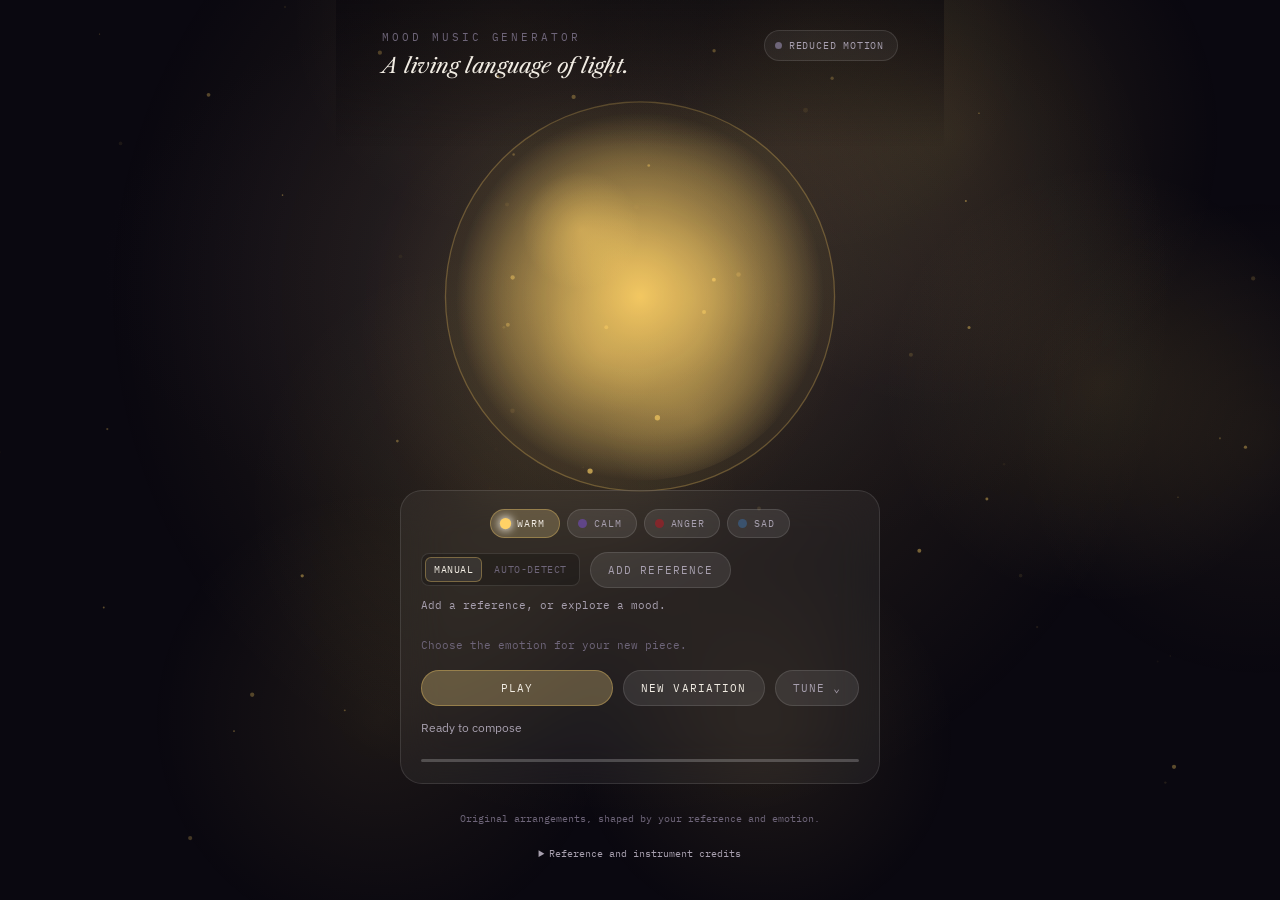
==== index.html @ f4962df4 "Add EchoSphere Music v3 (composed edition) Single-file, self-contained emotion-to-music generator wi" ====
<!DOCTYPE html>
<html lang="en">
<head>
<meta charset="UTF-8">
<meta name="viewport" content="width=device-width, initial-scale=1.0">
<meta name="color-scheme" content="dark">
<title>EchoSphere Music — Composed Edition</title>
<link rel="preconnect" href="https://fonts.googleapis.com">
<link rel="preconnect" href="https://fonts.gstatic.com" crossorigin>

<link href="https://fonts.googleapis.com/css2?family=IBM+Plex+Mono:wght@400;500&family=IBM+Plex+Sans:wght@400;500;600&family=Libre+Caslon+Text:ital@0;1&display=swap" rel="stylesheet">

<style>
  :root {
    --accent: #FFD166;
    --accent-dim: #FFD16655;
    --pulse-duration: 2.2s;

    --void: #0A0810;
    --void-2: #16121F;
    --mist: #F1ECE3;
    --mist-dim: #A79FAE;
    --mist-faint: #6E6579;
    --glass: rgba(255, 255, 255, 0.05);
    --glass-hi: rgba(255, 255, 255, 0.085);
    --glass-line: rgba(255, 255, 255, 0.11);

    --font-display: "Libre Caslon Text", Georgia, "Times New Roman", serif;
    --font-body: "IBM Plex Sans", system-ui, -apple-system, sans-serif;
    --font-mono: "IBM Plex Mono", ui-monospace, "SF Mono", Menlo, monospace;
  }

  *, *::before, *::after { box-sizing: border-box; }

  html, body { height: 100%; }

  body {
    margin: 0;
    min-height: 100vh;
    background:
      radial-gradient(ellipse 70% 55% at 50% 30%, var(--void-2), transparent 60%),
      var(--void);
    color: var(--mist);
    font-family: var(--font-body);
    -webkit-font-smoothing: antialiased;
    overflow-x: hidden;
  }

  .stage {
    min-height: 100vh;
    min-height: 100dvh;
    display: flex;
    flex-direction: column;
    align-items: center;
  }

  /* ---- top HUD ---- */
  .hud-top {
    width: 100%;
    max-width: 560px;
    display: flex;
    justify-content: space-between;
    align-items: flex-start;
    gap: 16px;
    padding: 30px 22px 0;
  }

  /* keeps the wordmark legible over whatever is drifting past behind it */
  .hud-scrim {
    position: absolute;
    z-index: -1;
    left: -24px; right: -24px; top: -32px; bottom: -44px;
    background: linear-gradient(to bottom, rgba(8, 6, 12, 0.62), rgba(8, 6, 12, 0.28) 60%, transparent 100%);
    pointer-events: none;
  }

  .wordmark { min-width: 0; }

  .eyebrow {
    margin: 0;
    font-family: var(--font-mono);
    font-size: 0.66rem;
    letter-spacing: 0.28em;
    text-transform: uppercase;
    color: var(--mist-faint);
  }

  .tagline {
    margin: 8px 0 0;
    font-family: var(--font-display);
    font-style: italic;
    font-size: clamp(1.05rem, 3.4vw, 1.3rem);
    line-height: 1.3;
    color: var(--mist);
    max-width: 22ch;
  }

  .calm-toggle {
    flex: none;
    display: flex;
    align-items: center;
    gap: 7px;
    background: var(--glass);
    border: 1px solid var(--glass-line);
    border-radius: 999px;
    padding: 8px 13px 8px 10px;
    font-family: var(--font-mono);
    font-size: 0.62rem;
    letter-spacing: 0.08em;
    text-transform: uppercase;
    color: var(--mist-dim);
    cursor: pointer;
    transition: color 0.3s ease, border-color 0.3s ease, background 0.3s ease;
  }
  .calm-toggle:hover { border-color: var(--glass-hi); color: var(--mist); }
  .calm-dot {
    width: 7px; height: 7px; border-radius: 50%;
    background: var(--mist-faint);
    transition: background 0.3s ease, box-shadow 0.3s ease;
  }
  .calm-toggle.active { color: var(--mist); border-color: var(--accent-dim); background: var(--glass-hi); }
  .calm-toggle.active .calm-dot { background: var(--accent); box-shadow: 0 0 6px 0 var(--accent-dim); }

  .engine-status {
    margin: 10px 0 0;
    font-family: var(--font-mono);
    font-size: 0.66rem;
    color: var(--mist-faint);
    min-height: 14px;
  }

  /* ---- the sphere: a full-viewport living environment, not a boxed widget ---- */
  .bg-canvas {
    position: fixed;
    inset: 0;
    width: 100vw;
    height: 100vh;
    z-index: 0;
    pointer-events: none;
    display: block;
  }

  .sphere-wrap {
    flex: 1;
    width: 100%;
    min-height: 300px;
    animation: wake 1.3s cubic-bezier(.2,.8,.2,1) both;
  }

  @keyframes wake {
    from { opacity: 0; transform: scale(0.94); }
    to { opacity: 1; transform: none; }
  }

  /* everything that isn't the background canvas sits above it */
  .hud-top, .sphere-wrap, .dock, .manual { position: relative; z-index: 1; }

  /* ---- dock ---- */
  .dock {
    width: 100%;
    max-width: 480px;
    background: var(--glass);
    backdrop-filter: blur(22px);
    -webkit-backdrop-filter: blur(22px);
    border: 1px solid var(--glass-line);
    border-radius: 22px;
    padding: 18px 20px 20px;
    margin: 0 14px;
  }

  .moods {
    display: flex;
    gap: 7px;
    flex-wrap: wrap;
    justify-content: center;
    margin-bottom: 14px;
  }

  .mood-btn {
    display: flex;
    align-items: center;
    gap: 7px;
    background: var(--glass-hi);
    border: 1px solid var(--glass-line);
    border-radius: 999px;
    padding: 7px 14px 7px 10px;
    cursor: pointer;
    font-family: var(--font-mono);
    font-size: 0.64rem;
    letter-spacing: 0.09em;
    text-transform: uppercase;
    color: var(--mist-dim);
    transition: color 0.3s ease, border-color 0.3s ease, background 0.3s ease;
  }

  .mood-swatch {
    width: 9px;
    height: 9px;
    border-radius: 50%;
    opacity: 0.5;
    transition: opacity 0.3s ease, box-shadow 0.3s ease, transform 0.3s ease;
  }

  .mood-btn:hover { color: var(--mist); border-color: var(--glass-line); }

  .mood-btn.active {
    color: var(--mist);
    border-color: var(--accent-dim);
    background: color-mix(in srgb, var(--accent) 14%, var(--glass-hi));
  }

  .mood-btn.active .mood-swatch {
    opacity: 1;
    transform: scale(1.25);
    box-shadow: 0 0 7px 1px currentColor;
  }

  .dock-line {
    display: flex;
    align-items: center;
    gap: 10px;
    flex-wrap: wrap;
  }
  .dock-line + .dock-line { margin-top: 10px; }

  .route-toggle {
    display: flex;
    gap: 3px;
    background: rgba(0, 0, 0, 0.2);
    border: 1px solid var(--glass-line);
    border-radius: 8px;
    padding: 3px;
  }

  .route-btn {
    font-family: var(--font-mono);
    font-size: 0.6rem;
    letter-spacing: 0.06em;
    text-transform: uppercase;
    color: var(--mist-faint);
    background: none;
    border: none;
    border-radius: 6px;
    padding: 6px 9px;
    cursor: pointer;
    transition: color 0.25s ease, background 0.25s ease;
  }

  .route-btn.active {
    color: var(--mist);
    background: var(--glass-hi);
    box-shadow: inset 0 0 0 1px var(--accent-dim);
  }

  .ref-status {
    margin: 10px 0 0;
    font-family: var(--font-mono);
    font-size: 0.7rem;
    color: var(--mist-dim);
  }

  .analysis-status {
    margin: 4px 0 0;
    font-family: var(--font-mono);
    font-size: 0.68rem;
    color: var(--accent);
    min-height: 14px;
    line-height: 1.5;
  }

  .route-status {
    margin: 8px 0 0;
    font-family: var(--font-mono);
    font-size: 0.66rem;
    color: var(--mist-faint);
    line-height: 1.5;
  }

  .transport { margin-top: 16px; }

  .btn {
    font-family: var(--font-mono);
    font-size: 0.7rem;
    letter-spacing: 0.1em;
    text-transform: uppercase;
    color: var(--mist);
    background: var(--glass-hi);
    border: 1px solid var(--glass-line);
    border-radius: 999px;
    padding: 10px 17px;
    cursor: pointer;
    text-decoration: none;
    display: inline-flex;
    align-items: center;
    justify-content: center;
    transition: border-color 0.3s ease, color 0.3s ease, background 0.3s ease, transform 0.1s ease;
  }
  .btn:hover { border-color: var(--accent-dim); background: rgba(255, 255, 255, 0.13); }
  .btn:active { transform: translateY(1px); }
  .btn:disabled { opacity: 0.4; cursor: default; transform: none; }

  .btn-primary {
    flex: 1 1 auto;
    background: color-mix(in srgb, var(--accent) 20%, var(--glass-hi));
    border-color: var(--accent-dim);
  }

  .btn-ghost { color: var(--mist-dim); }

  .btn-link {
    background: none;
    border: none;
    padding: 0;
    font-family: var(--font-mono);
    font-size: 0.66rem;
    letter-spacing: 0.06em;
    text-transform: uppercase;
    color: var(--mist-faint);
    text-decoration: underline;
    text-underline-offset: 3px;
    cursor: pointer;
  }
  .btn-link:hover { color: var(--mist); }

  /* ---- tune (faders), collapsed by default ---- */
  .tune-panel {
    margin-top: 16px;
    padding-top: 16px;
    border-top: 1px solid var(--glass-line);
    display: flex;
    flex-direction: column;
    gap: 13px;
  }
  .tune-panel[hidden] { display: none; }

  .fader {
    display: grid;
    grid-template-columns: 5.2rem 1fr 4.5rem;
    grid-template-areas: "lbl sld val";
    align-items: center;
    gap: 12px;
  }

  .fader-label {
    grid-area: lbl;
    font-family: var(--font-body);
    font-size: 0.78rem;
    color: var(--mist-dim);
  }

  .fader-val {
    grid-area: val;
    font-family: var(--font-mono);
    font-size: 0.72rem;
    color: var(--mist);
    text-align: right;
    font-variant-numeric: tabular-nums;
  }

  input[type="range"] {
    grid-area: sld;
    -webkit-appearance: none;
    appearance: none;
    width: 100%;
    height: 3px;
    border-radius: 2px;
    background: linear-gradient(to right,
      var(--accent) 0 var(--fill, 50%),
      var(--glass-line) var(--fill, 50%) 100%);
    outline: none;
    cursor: pointer;
  }
  input[type="range"]::-webkit-slider-thumb {
    -webkit-appearance: none;
    appearance: none;
    width: 13px; height: 13px; border-radius: 50%;
    background: var(--mist);
    border: 3px solid var(--accent);
    cursor: pointer;
  }
  input[type="range"]::-moz-range-track { height: 3px; border-radius: 2px; background: var(--glass-line); }
  input[type="range"]::-moz-range-progress { height: 3px; border-radius: 2px; background: var(--accent); }
  input[type="range"]::-moz-range-thumb {
    width: 13px; height: 13px; border-radius: 50%;
    background: var(--mist); border: 3px solid var(--accent); cursor: pointer;
  }

  /* ---- footer disclosure ---- */
  .manual {
    width: 100%;
    max-width: 480px;
    margin: 16px 14px 30px;
    font-family: var(--font-mono);
    font-size: 0.64rem;
    line-height: 1.7;
    color: var(--mist-faint);
    text-align: center;
  }

  /* ---- focus ---- */
  :focus-visible { outline: 2px solid var(--accent); outline-offset: 2px; }
  input[type="range"]:focus-visible { outline-offset: 6px; }

  @media (max-width: 460px) {
    .fader {
      grid-template-columns: 1fr auto;
      grid-template-areas: "lbl val" "sld sld";
      row-gap: 8px;
    }
    .hud-top { padding-top: 22px; }
  }

  @media (prefers-reduced-motion: reduce) {
    .sphere-wrap { animation: none; }
  }

  .song-status {font: .72rem var(--font-body); color: var(--mist-dim); margin: 14px 0 8px;}
  progress {appearance:none; width:100%; height:3px; border:0; border-radius:8px; overflow:hidden; background:var(--glass-line);}
  progress::-webkit-progress-bar {background:var(--glass-line);}
  progress::-webkit-progress-value {background:var(--accent);}
  progress::-moz-progress-bar {background:var(--accent);}
  .length-control {display:flex;justify-content:space-between;font-size:.78rem;color:var(--mist-dim);}
  select {background:var(--void-2);color:var(--mist);border:1px solid var(--glass-line);border-radius:8px;padding:8px;font:inherit;}
  .manual details {text-align:left;line-height:1.6;}
  .manual summary {text-align:center;cursor:pointer;color:var(--mist-dim);padding:8px;}
  .manual a {color:var(--mist-dim);}
  button:disabled, input:disabled {opacity:.45;cursor:wait;}
  #keyVal {min-width:78px;}

</style>
</head>
<body>

<canvas class="bg-canvas" id="sphereCanvas" aria-hidden="true"></canvas>

<div class="stage" id="stageRoot">
  <header class="hud-top">
    <div class="hud-scrim" aria-hidden="true"></div>
    <div class="wordmark">
      <p class="eyebrow">Mood Music Generator</p>
      <p class="tagline">A living language of light.</p>
      <p class="engine-status" id="engineStatus"></p>
    </div>
    <button class="calm-toggle" id="calmToggle" type="button" aria-pressed="false">
      <span class="calm-dot"></span>Reduced motion
    </button>
  </header>

  <div class="sphere-wrap" id="sphereAnchor"></div>

  <div class="dock">
    <div class="moods" id="moods">
      <button class="mood-btn" data-mood="warm">
        <span class="mood-swatch" style="background:#FFD166"></span><span>Warm</span>
      </button>
      <button class="mood-btn" data-mood="calm">
        <span class="mood-swatch" style="background:#7B4ED6"></span><span>Calm</span>
      </button>
      <button class="mood-btn" data-mood="anger">
        <span class="mood-swatch" style="background:#C1121F"></span><span>Anger</span>
      </button>
      <button class="mood-btn" data-mood="sad">
        <span class="mood-swatch" style="background:#3A6EA5"></span><span>Sad</span>
      </button>
    </div>

    <div class="dock-line">
      <div class="route-toggle" id="routeToggle" role="group" aria-label="Emotion selection">
        <button class="route-btn active" data-route="manual" aria-pressed="true">Manual</button>
        <button class="route-btn" data-route="auto" aria-pressed="false">Auto-detect</button>
      </div>
      <label class="btn btn-ghost" for="fileInput" tabindex="0" role="button" id="referenceButton">Add reference</label>
      <input type="file" id="fileInput" accept="audio/*" hidden>
      <button class="btn-link" id="resetBtn" style="display:none">Remove</button>
    </div>
    <p class="ref-status" id="refStatus">Using: default preset</p>
    <p class="analysis-status" id="analysisStatus" role="status" aria-live="polite"></p>
    <p class="route-status" id="routeStatus">Manual — pick a mood above, then optionally add a reference to color it.</p>

    <div class="dock-line transport">
      <button class="btn btn-primary" id="playBtn">Play</button>
      <button class="btn" id="genBtn">New variation</button>
      <a class="btn btn-ghost" id="downloadLink" style="display:none" download>Download</a>
      <button class="btn btn-ghost" id="tuneToggle" type="button" aria-expanded="false">Tune ⌄</button>
    </div>

    <p class="song-status" id="songStatus">Ready to compose</p>
    <progress id="songProgress" value="0" max="1" aria-label="Track playback progress"></progress>
    <div class="tune-panel" id="tunePanel" hidden>
      <div class="fader length-control">
        <label for="lengthSelect">Length</label>
        <select id="lengthSelect"><option value="16">Short piece · 16 bars</option><option value="32">Full piece · 32 bars</option></select>
      </div>
      <div class="fader">
        <label class="fader-label" for="volumeSlider">Volume</label>
        <input type="range" id="volumeSlider" min="0" max="100" value="55">
        <span class="fader-val" id="volumeVal">55%</span>
      </div>
      <div class="fader">
        <label class="fader-label" for="tempoSlider">Tempo</label>
        <input type="range" id="tempoSlider" min="40" max="180" value="82">
        <span class="fader-val" id="tempoVal">82 bpm</span>
      </div>
      <div class="fader">
        <label class="fader-label" for="densitySlider">Density</label>
        <input type="range" id="densitySlider" min="0" max="100" value="50">
        <span class="fader-val" id="densityVal">50%</span>
      </div>
      <div class="fader">
        <label class="fader-label" for="brightSlider">Brightness</label>
        <input type="range" id="brightSlider" min="1200" max="6000" value="3000">
        <span class="fader-val" id="brightVal">3000 Hz</span>
      </div>
      <div class="fader">
        <label class="fader-label" for="keySlider">Key</label>
        <input type="range" id="keySlider" min="-6" max="6" step="1" value="0">
        <span class="fader-val" id="keyVal">F major</span>
      </div>
    </div>
  </div>

  <div class="manual" id="footerNote">
    <p>Original arrangements, shaped by your reference and emotion.</p>
    <details><summary>Reference and instrument credits</summary>
      <p id="referenceDetails">No reference loaded.</p>
      <p>Auto-detect is a musical-feature estimate. It can be uncertain; you can always choose the emotion.</p>
      <p>Instrument recordings from <a href="https://github.com/nbrosowsky/tonejs-instruments" target="_blank" rel="noopener noreferrer">tonejs-instruments by Nathaniel Brosowsky</a>, under <a href="https://creativecommons.org/licenses/by/3.0/" target="_blank" rel="noopener noreferrer">CC BY 3.0</a>. Original sources: piano and violin — VSCO 2 Community Edition, Versilian Studios; cello — flcellogrl, Freesound; electric guitar — Karoryfer. Recordings are sequenced, pitch shifted, enveloped and mixed; drums are synthesized. Credits are also embedded in each WAV.</p>
      <p>Your reference is analyzed on this device. No reference audio is uploaded or mixed into the new recording. Instrument sounds are included in this HTML.</p>
    </details>
  </div>
</div>
<script>
const EMBEDDED_SAMPLES = {"cello/A2":"SUQzAwAAAAAAFgAAAAAAAAAAAAAAAAAAAAAAAAAAAAD/+7DAAAAbIaEhLWDNiqwUZ3XNZS0QBVqqqsEBBEVOSlM1QJphjxa911twLvrqQ0WmwpmqAdVJWhKxSt5mcNlZUiICTixjetEJSKzjEIlKTDZpA6p5c+jXJS7+VDacufmH8nJW/8/Uh8eIACAsBpmANMwAKPAaZgDTMCFHhaZgWswhh5PTAvTCGHk9MJ6YQw8nphPTCGHk9gnpiGHp7BPTEMPT2E9MQk9PYT0xBz78J7EPd7CbRD3bQmxiDk02MTYgg5NNoTYgg5O2hNjIcmm0JwHD8HiM3icHH4PEZvE4Mj8PMj+6B0/XDI/[base64]/Whx2JzD//u/5///P3r7lI4bB9fSWO2+3O+vVs/sa9n633pR6s8YV2Nt6v////////////////////////////////////////////////////////////////////////////////////////////////////////////7sMBngCsoo0FNYylyEpPo6bzFLv///////////////////////////////////////////////////////////////////////////////////////////////////////////////////////////////////////////////////////////////////////////////////////8HVuypbG3HjHkoze/JkQ2cfMUICQFAxQAQeMPeIyggIkQTIDFVFFyBjDdy8iIkdEJgAMFhxydBIlUkqjUAsBAQRAW0ahDRyCGD2UToRYbXJ8BlAgAN3DHBdIgBaf69VrPSQTEtE7G8hxULx9HRSNfKlD13Gqq2Lpq/Tvij97trb8g0x7CQSqu1LtZJWwGRAJiWuZ+JiMEQqHileSLKpE8TJChIhIhKIoEwp/10ImMELRsrXOJbawHDBjRC1FNWM7lZsXgCBq8dgZMWANjEEiuAgYL+KghGCxRWoQKDlRgkUGgXDdXU7+pklJkNICFpCkSiWqTrb220O/5zve6pggo9iLGqUtaW2IXfhiv+e9P////////////////////////////////////////////////////////////////////////////////////////////////////////////////////////////////////////////////////////////////////////////////////////////////////////////////////////////////////////////////////////////////////////uwwKcAORTVT03ia3JQmup1rElv///////////////////////////////////////////////////////////////////////////////////////////////////////////////////////////////////////////////////////////////////5JaSkbUv1tufY4J82S0f5D0AcQsODgpQDTAjZjzqsBb1egG85Drp9rbJggh0yoGCFAwkhJjgwya6hQDQIwq0InKpMjHSMaLWM6TA2wB/TG0FKAu4ntwxEShIk2bKdqmqoNRzhHohtZeZMrt6v/V2pXUot3/SN8i1/49cxyuyUm4z6s+7iOc76b6ov+8PHl3/bzL4vzCSiVW0ZtrZKlSZUiGSWxvIsYiMgQOAQspAt6zhHBXkoSZT4BD4fSIc2XrcKidp5gppeWMK1BUDDXWIhpTuKvVz4eJILXDUMsD2HKAczF8L0AyAamBQwbeGYFYIGQEru6v+tSZiiRcNIJeSoNnwuHFvVT/191LsilWgVi5gq4QT/93r/emI0XuTrWz/RX///////////////////////////////////////////////////////////////////////////////////////////////////////////////////////////////////////////////////////////////////////////////////////////////////////////////////////////////////////////////////////////////////+7DApwA5FNlRreJrclEbKfXMzW7///////////////////////////////////////////////////////////////////////////////////////////////////////////////////////////////////////////////////////////////////ggkrJIy7WSWoDQ+AaM0gOIQFBCDi3gCBmxCwFEIfLVpsLeAoqB5iBpPQO8pVCbIs4MaUxZA3wBlUdeQIBQRp8acGLAOAMmI8Eeh8gQeCxlELGhegiCGLxHo9Bvw25smq9r+y3MEzgXyclRLQuCAGQOoUdkU3/[base64]/////////////////////////////////////////////////////////////////////////////////////////////////////////////////////////////////////////////////////////////////////////////////////////////////////////////////////////////////////////////////////7sMCnADjA1U+uZmtyW5rqNb1hbv///////////////////////////////////////////////////////////////////////////////////////////////////////////////////////////////////////////////////////////////ySSXGmnttZKwIzRJMtJTygYxIlMKDw4Th4lAFUl+igOARrvFuUqkGU/i9rrYDABuzNxoXLV9mkGEMwvYhJMCTasTAFbiUALBi6bDGbSzabRdfAuYXAQDjiFrCQXQ7Mvf3f/3u+////dzvMUJmWoMWHHRrVdTbGWmY9y/ev/Pesv7+s+d7ni4oZPlxUmS0bJj+j6v/+3xtAkpJxpF37SSu2aebGO+5wgSPaQoUFYCmACgMQhCzwSYCsYDUuAQkmRpo6h/I+oPBTQwyjKXjMI0ARWJWpB1dTQYirMnmPgQVJwjikKwDKkmJ4BaAe8IOI4RsRiBWNjiHY6aG69aanOEYRo2BlyHCnBkE4ObH8PCjZa9k1qRTatXoF5hyP7Pl62DupvUr+fcnZTdT////////////////////////////////////////////////////////////////////////////////////////////////////////////////////////////////////////////////////////////////////////////////////////////////////////////////////////////////////////////////////////////uwwKcAOjzZUa3ia3IrFWopzGFu///////////////////////////////////////////////////////////////////////////////////////////////////////////////////////////////////////////////////////////////////////////////+q1/Rd20kqjRnQZhaVgEWmKhcAQYLARPkSBqRg8ByqHyQ7pjTBQbkLULrtfU+PEehkxcdNCswYVu0VVwVAz6Ots3JWtBlakpzpaYMU5hdcDJQqtTbRFb7Mioud///9///vP+YUC1oddlYYSG/tSD/1AuSxI0647refscjehPvRuqQxusV2fdpXyfpUASinG0ZdrJLbFqszDlF1Y2AhBJ6gYNAqE50isLC5oWgZcIQoCla2eGAbZU+yeQ4ZAeJaVucQigGMRTb4taol1LiouIuE6rotLcqPo7qDip27l2FTOzG10TMup/x7+t/3vP/f/2pSCIPGwIS00nK5Dnalr/RlVk8e0i+xLW1GEs51j0UO0fsX+8SLWrWn///////////////////////////////////////////////////////////////////////////////////////////////////////////////////////////////////////////////////////////////////////////////////////////////////////////////////////////////////////////////////////////////////+7DApwA60KtPreMLchmUKjW84S7/////////////////////////////////////////////////////////////////////////////////////////////////////////////////////////////////////////////////////////////////////////////////////8klJRJGX6ySqlN6MDPkY7sGNPEzAAMaDl7jIa11qYi3QIP2gOQyd0WOSObrB48Ko1PiQCU7KX2BQzMXmCHTD2NHzyIwF8YPfSDV9g/bGBw5EJG2fmVYET5ueln2rH4fjRd/Lf8u5XNNzjccmGcqO2Wg2v2Wotemn7u/9TmI+Wd2WjW8r3ItUJJSUbRd+tkr1GayOYKiActzA4qERMeJKMwMAlSkQPBoyIQKqECAYtSwhJdO2gFriqAwgQjjg7W0J5UlSrbwyA55iqV1iIKUFzITfqKdhgnhXSXjFxot0jNS/DlyOVyu7rnMe28Ncx5/Nyi4nJamltOk6s/MfrDX/+/5/O///llnj/NXe3tCM8Hg+u/1a+5RKT9hC3var/VR////////////////////////////////////////////////////////////////////////////////////////////////////////////////////////////////////////////////////////////////////////////////////////////////////////////////////////////////////////////////////7sMCnADnU21GuZwtyOBrqKcxFbv//////////////////////////////////////////////////////////////////////////////////////////////////////////////////////////////////////////////////////////////////////////+q1fxk20kqHExkcjBsQMqBQScpgsABgdXsHBZk6URgwVkhl0JUrxfVElgAXGhYLtKoHEMJGAMSGvGLTJxpBhZFEsFevpHQ5ACzE6h0xfHSHsg2yBrgtdDAwgwvGQuIuqOF16vV3pHCHEDDoi4sjx1h6ZFydM1F1lKe6aC21NdXzqUcj/dFf92umjTxc3jUAkkpRJFzbWSrBAx1MlZjtBo0M/GVFCarAgJeFfxjaEIiiIFE4wSVHkq3gwXAgOVQkAgDTsYkZxAFgLeI+lRV7UCUwk5ZTeTdg1imnrH7vwisTPMgXwsUkVopBu9Nc1+tZ71+stYYy96l2NAgNQ+ncRsFTucXv73vuud3jj/81+v7nWYY/FoCQ4K2/NK7fe+v+xnupYzo////////////////////////////////////////////////////////////////////////////////////////////////////////////////////////////////////////////////////////////////////////////////////////////////////////////////////////////////////////////////////////uwwKcAOADZUa3nC3JypmnpvDW2////////////////////////////////////////////////////////////////////////////////////////////////////////////////////////////////////////////////////////FFfoybWSV9zGzwzOvPIITZTwxIBJgJQkgBoDSjMGI0nFEGmwMr9GOPQ4mqYIpSQKI5KAJpgj4JWHkFhoQFykSZSn5FR8gQZBZPF4BWbqMnRnGtMqdOpdl9SbzLxXWoYVZsrqoKKx2AN8JUeQJAA3w2ABnEkUtC7vpd061V1LKQIdSCFP/[base64]//////////////////////////////////////////////////////////////////////////////////////////////////////////////////////////////////////////////////////////////////////////////////////////////////////////////////////////////+7DApwA2XTNPrmItsqcc6fXMYW7//////////////////////////////////////////////////////////////////////////////////////////////////////////////////////////////////////ggEmMkufayWXmXQgFqGJLIwSGS2yTC40iUPawEDqsytClgUg34eFnjX4WCSwRCxxjSJOURIDrjY4kEkAUfdZJ4mCBoyBnWMbiwBKwBfgOYpe96sLSWZbjs7ZlnzUMs/pVQyPWub5hNaqWZ6IqoijGhtgblT1JN+7Hfy+Aphj9rHD+WqLV6SwyqWDae7Y1hrdZba2yQrjWySj1Qk1R1DH0yUwVWefSLoyzzQJJJUZIc21krXAekmVVZ24qaSRGAl5elgySij7NCEUKqCJCCcEiTFDnjIFuwwX5lzfkJ6kTDFs5HhOmWFs/dazWasiu/Mujc0m2r+RMMEuMSiMMrvfLNrdmg59S/KMrNrv613deaqPhU27CV7sv/AEauVe8/DX7l9l1ub734/RXKeZp1rokyL+f/6s1U6ZP6Y8sK//3f9VX/////////////////////////////////////////////////////////////////////////////////////////////////////////////////////////////////////////////////////////////////////////////////////////////////////////////////////////////////////////////////////7sMCnADeE51Gt4wtygpzp6bxhbv//////////////////////////////////////////////////////////////////////////////////////////////////////////////////////////////////////////////////qqvqW7tZK7R5JeZMZBumcIFGEDYkFoGI3xMmCBGNptKEqLJhl8VbF8uQzQLwusWGGQFHAAYRUSzW8AgBAwwjeVB6gUEuZ55JXcE4AiaOgcVGVt7TgRGrKMt5fqj7rLn/+Ormc9xZTeWXLgp8ZdOXplrmO8+d3BkT3I7OWf5Uv3Jp+q7eOHSbt59rfbDosk5dqR0L3CLc7u9isoF6GLTShaxVq9Q5vrJUMTimwyjuOXJiU3CxMnUqEtarQNHBgRMg0RILeqV1y+KMrcn1C6YJc4VKviGyAJLhvWcEKHYTYxia3SY6z2XN7tJQOzAApAmGVDL/n17sQlSns43nqrLqXOYvb39/H4faWp4GjLoKqCPaYsKc5YnGxrBwv//uU1Mu/Acjw1h/O4StxMn7UM2VYLLLqV9B9+23MdmLf2d/spR///////////////////////////////////////////////////////////////////////////////////////////////////////////////////////////////////////////////////////////////////////////////////////////////////////////////////////////////////////////uwwKcANZTZUU3jC3LAHGlpzGFr//////////////////////////////////////////////////////////////////////////////////////////////////////////////////////////////gANCZN//+z4yiXxWJJjGXQUYFCSAxt0dlUE+QqB2lJQDShkLYoLSUcWeLaQXCxQkNNAOJhYQuAvyBWpeKhbRhKUIEkYxKXuvKh1yPa1hkQ2tMudcyBFZHYe+xTb7N9fP7P/3944VZAyUUU/JYKh6JCa0/z/yaOs4kWe96174zYhBhnj39c1aVSpLCp8Od7X9Tm5Xe5f+6nq8c/649/yt99/oTUFgN+PphIH7NZ7b3X4AAHlCdtklTtMQfDFcQbADVhIZIWmpRIC0pJeCA6NqRDCAgxNYoGcd5JWTHsJZMVC3BXYHYli1Yj9hxo6Azd219o0Bk0FnYjEzKk83bQEC137geCqVxn5cqfpq3KWrU+3zv6/ucqSMgQdOJDJAbAeWaXWFUUzGta5vf5PrTAQd///utY+8z5S5/LHefc6f+6kbCu+e+1i/37P+WN+uT7e9BRz+vMj8407p96iCWBz///////////////////////////////////////////////////////////////////////////////////////////////////////////////////////////////////////////////////////////////////////////////////////////////////////////////////////+7DApwA2YONLTecLeqebKanMYW7//////////////////////////////////////////////////////////////////////////////////////////////////////////////////////////////////////xBalCl2klXkYaMJksRnBBIFhWYCCIkB4GQ0W0VgcweJ0P30BoSUUTfpF2LScOi9LUy2ySrO3LCEMiakNGYUt5/ISxwDcZDZg65jTt6BWOyJkSqWJIwM2Xt8lDyX/ljz92//+8u0gNIrFAJzEBTJgFZhVUCyGBKtFRW6K9e/ebvAkk9jWw/WX4splu261w2uaQmduTTSIGZUmZaYY6SlrZNZtYqoSORSOSwoEVbkJ22SVrZk0pGU9eaoF5ncDAQbJZqRBQSRuHhmYUGjEVJoRFz5AkgAGm7BDYD+0XjWDR4TnfoMeWgp8eNVuiTLWfW6AxGfp+81gEvnHBr2nq9dWgbGLOwob32P3r/5a/Pn4brrLfZrCbAXGqgCDQAqCgluer0fzw//oLC8ce9y/6CWUjh1rCfVMSMMJtepgpQ68usE2Vw4pDbb6HLS1bOPS+YQYaxX///////////////////////////////////////////////////////////////////////////////////////////////////////////////////////////////////////////////////////////////////////////////////////////////////////////////////////////////7sMCnADWU2UtOZwtywR1p6cxlbv/////////////////////////////////////////////////////////////////////////////////////////////////////////////////////////////6qt0lTbWSouGpjiYYvpmklmPiAYbEwcNHFBAFlo0DgCK0PA5YQQKDUqGio9w2oWTceBrQH4KqflvwEVynOEpq+acRHQzXMDg0849C+JSL3kRWEspikilFooxgh2Uz5FQ/zfP3e/fcM8q4oKj6VAkpwVSj0D9wFCma/Uiglu1ixf4/PO35BDMKtufnjqsxPdd+oNX7V3Yx12m1qYF7nLoe6CqryK6UrRJJF92zeyb16dRVW6i5drJX3AbEZ1Ggu6NwHwCyo4wKVQiJqjHCAVCTiEgUlB0BsawjK2LDx8GNiCG2loOJ1BfJ0FvgAh8YYbkslahNcKLdZzpEVUIwOKM4WeEHZLDTvE04MmHazy///9frn179SWPucijCwshGktWOzTlagvnGbUI5NP/I4G/kflkOTUzCtc1ddDkph+ZSgt81vvLO0izqvNqvrq2hIqzT6+nYStWnq/////////////////////////////////////////////////////////////////////////////////////////////////////////////////////////////////////////////////////////////////////////////////////////////////////////////////////////////////uwwKcANcjnUU3nC3K5nOopvOFu////////////////////////////////////////////////////////////////////////////////////////////////////////////////////////////////1Vb+Tm2slLunPFxqHgeuQGwkZiwWTFUNiEHwW8FhkcIWMJBpjJyDzYQGOAkQZnAMoYK+wFPepQkyaWkp5gKdkpESXDLMJ6nEAVQ7EHt4QkDGOWKsV4kGy+YbZFmHrLr36/P+/ju/Zi2EAwiXZoMhfppaFykz1TtJHQ9aXZjtN3bKLc7h8zyrZoce8z3M/[base64]///7tYOUNefcZRe1RFk2jFyj73eE/cSQzfMIekX///////////////////////////////////////////////////////////////////////////////////////////////////////////////////////////////////////////////////////////////////////////////////////////////////////////////////+7DApwA0mOdPTmcrct+c6mnc4W7///////////////////////////////////////////////////////////////////////////////////////////////////////////////////2Vn6Km3tuQ4mHA6GLcGGmgUCRwjQLhAKreQvhooAIwuC9DxqEEqAsxL0IzKGzwIEaoowj8qspmBkzDoZbBA0Oray2hQKYuRBcT9wyh0T5fhEASKqZpqeSYKZLquNAtSNb7/4yCpnY7S6l08xgFOQkyBIJAaqdBWotGdgF1pdGkO9FqZHTlvlwsG/uML3387u9NJejf853dS+B2AIJOPChG5LUlr06LjNyCrGVhgdKnA6VFzhu0ARZQVWfoqbayVEIwEhTJo0ONB4x6QQoUUO7BC2stGg0ZDFSqSLLlJvtKBWY4kqswvuwhEkuynMsIaRCEpFFIEGRe9GFiCixQ5/4vYo4YIUCQ2Tl1gyMrV8mytd4X/cCzuK1c8+3K9bPHLHKUtjS2H+JTOwiMjOcppvve0qij8q+DWYZU80vJKhOBq2/5KO4fh9rr9Kt5rv/9LcxOnBnCjb+N21ucNsefbL3ffcivNf/////////////////////////////////////////////////////////////////////////////////////////////////////////////////////////////////////////////////////////////////////////////////////////////////////////////////////////7sMCnADVM6VFOYwtyyRrqdcxhb///////////////////////////////////////////////////////////////////////////////////////////////////////////////////////////5RJRdSKm3tucsxmYDKubO1EMzGJA4AFYLKACg1DY0GzFwlaMlgzWUq6Fhi2l1hEUMW5JclvlyTQb0q3YrNhYiwyULlxAmHSPD9bUnHpQSBEJev2yBA9li1Lb/5/LZjPuX5fd7+eXVyU4b1E9lspgBScdcNpl6MNDsOzM0k1ACvS2aeL91tzcD8/Vvv5sgm3tNLcLuHMqLQX/mOLOl1hbt4zqLcMYKfm/cu9bW9Fv6+PSkuhVV9inbpJR0CGkkKObszMNTQwcGB0X2RRTvaqRAowmEE/CglLNEJ5xgAtzKqccAeiQgYFuTXTzJIeQ5tIIEoFlGuv41RKJdDuxiV0zSQhC2IIExMBdmXwqC5fNf2XVt8/8v3/1MLlGKtdovgXYDAPqn+lo8EklyyGh077U/bdlti4smfarK5Wruf/eX9uVJPmLUvuKuemH0snvodTN23sbrWlMc1yV1/////////////////////////////////////////////////////////////////////////////////////////////////////////////////////////////////////////////////////////////////////////////////////////////////////////////////////////////////uwwKcAN0zZT05nC3KJGynpzGVu////////////////////////////////////////////////////////////////////////////////////////////////////////////////////////////////////////////////6irahOXSSuGbDHRg7NiUeFAqvYWBiTbQElUojAQJReHiqkUUdgaKCRPOp8KnbBKwM5nzKAsBCgeO/AhW+jN4W9TFlR5w78vYQPMv0oeRXrkZqp9xFeW6S1z////+f/zXL+LyIITHpHQCkULigZxpMUgXJlTeSK7D1BRx54ExsoFwjC6xCBl+OOPNUdr8mHfIo+zGIFXJCGhUVfejHOirbmKRUCSiS4SXNvZKyQJbTOL0/ULNvAAKToDRoOWQh3hAVClOiYjDY8oIXfaCtV6DQJ6pGBi01VACVaQ8xUoaPGK0v23RKMSAmYjUh0dCIQUtSwOGHP23RPuAmvTj+5zkY59jX/jKL2MP8rv+OqnIaZxgdsDyRZE2wy2Ldobd0KntYl06p50JFIYZRBhxl9deTTTKHnJ/KWZ8qvdN5V7/c887Z4JTlDvuuxbX2aEXMud6t1f/////////////////////////////////////////////////////////////////////////////////////////////////////////////////////////////////////////////////////////////////////////////////////////////////////////////////////+7DApwAzvOdRreMrcvut6OnMUbL//////////////////////////////////////////////////////////////////////////////////////////////////////////gAFAFN/[base64]/qV9XVzjiJDS2kVZfUKbayUGAc1MlDGluNcjwx4QRgYOQkwJAxGUiCghBDxlBWoF5UEYdxUFxSJZl6nmHm3WuBkAa1IFPMClVtrQC0ZjxaDKWYwQQjhAUPiF1IFwyUJizsKpv2tf5c40ZwkG9d49fPeqfl7OjODEAY/cCy0BRjJBQ4uQzaTVkjHPk26lL8DZ3YMWZOUkNoGydyo+rRaq1RGWoRqh7yYpmv4HM4LLjDUYnfOPYxm7JNC6dCXX0vFGpXlv/////////////////////////////////////////////////////////////////////////////////////////////////////////////////////////////////////////////////////////////////////////////////////////////////////////7sMCnADcA509OYytykpyqKczlbv////////////////////////////////////////////////////////////////////////////////////////////////////////////////////////////////////////////9Vq9iprrJVFjKKFAt0MNBQSgYsGhYCTJf5sREQQYGyoGUGK7gh+hplMZrEyIyIMe4eLbuxsxCQBaWfV0DnS+6eDPlUiYpE944rbkpIKqB5SovIGOFUx/Gswlp7vYRnPOC2zf//Y7/fxpCUZHkFIFS4kIRKENLrwJn1nUh7+VzPHskjTK6bscZFacmMy3XZWu1jl7n879IdBJvq05dryUmc7P/dvLhWa9QptrJSoBilEZr4AuVMoLBgtZsRByBawAsWgESFToWsiSmVSYeOnbEzcqpgiTiQGNxMm0FlNPX4FyPSsx/bSnKez42MIgn+UEMCQq8TKCqEUIUuQQR9zb0HdwbG5v/+o9r8dXHwLZAgMZgSbdqZIsEIzKUlXNWx4oZex3+eNJ18JliVvC6+9mHpm9nj6mjHcccv+5XFAp6iZbVV75qECv2W1Hnpz7KbKv////////////////////////////////////////////////////////////////////////////////////////////////////////////////////////////////////////////////////////////////////////////////////////////////////////////////////////////uwwKcANNDlUU3jS3LZHunpzGV2//////////////////////////////////////////////////////////////////////////////////////////////////////////////////////VVukKbayURgYzUqzLZdOJA4zYLR4gDQjWcSAJJaEmAASQDnBaqJT6hjy7kAbIAKJLyFSqUKONkElRVWkQBaKvxz0G3GL4twbzbvovi0YqpSyaQA0VuMaBwcYXBnQRrNhMC2//63Py3EYgVSzAAOI0/BTjDN8E54x4XGzgm8xS1ru7WVyRQKgS/rcE6NO7RUWOUfKC357qthy5J7ne5/91/7dRJlI+KnzFbcOUOuZvSVntyBXoYRFZbpKm2slYmajNBjHDgKImpwuFysTBB1i8ZYAThmDwkwRXyC7AR0IdZON/KRBCrJLQSZFxhBEUwLtNRMYlU0aFSDFX4HjRl7aJzCEaiD5rUJi26AZGqqBC19HldSJzdTHKj3z94d/8JIneZjYwWCci4pUNOxKWy67Vf+E9/94ZaZu7DZb+2jIP2u2sLt+Il3Z38e813W8N5Yf7uaZTx8UqALnIccU5DzFuraXS7YM6f////////////////////////////////////////////////////////////////////////////////////////////////////////////////////////////////////////////////////////////////////////////////////////////////////////////////////+7DApwA1cPdPTmMrssWe6enM5Xb////////////////////////////////////////////////////////////////////////////////////////////////////////////////////////////1Va+Km2slHAAbUKJi7NmeymYNLBikNjw1exEhLR5jDgRKhysaj0ITfR8MItRZ9zBSSeDmS6qibdyh0R2NUUJEkUd2IqqvJDLjxzLbJyobG5Yoo2yRoqs6k4Wifykj8/lyZwo9581z8fmtiAMaCX2ZPIMBGkjbXQkuPW45DH98ym70YplsvAya1+KlVPjlu7qDEMYphh/O4Uuv/+fp++FsfDA5/UlCxY+Rv5/zNW/GjHPQVVaoq/6yWLHog5nUKU4YHSTBmFEtGAu8ltIzIQQlBKLD0S0iqjsxqLoBZcgMdBDuMjWmBdwUkwHORDg1NZDhJ4lKrVttCqdf+ACHR0VYFWW4pdKMSCBl7RZs92pRz/a+NyxymvPWX6KmAcmLsBlhj1BQ81S1YmAXetihX6+7OSW0sMvqk5fqwPqmu9oM9PNCfw/eWHcu93h/JZ1ba/mL3fdvYA1exNvpPV0f///////////////////////////////////////////////////////////////////////////////////////////////////////////////////////////////////////////////////////////////////////////////////////////////////////////////////////////7sMCnADYs91FN4yuyrp6qKczhdv///////////////////////////////////////////////////////////////////////////////////////////////////////////////////////////////////+yK/xU21kpZ01kZDT3EO+nIx+RTCQwGgFFSQBqyOcEFEqgMcjTjpOF7S56JiBMzymNlDgBEZpCg9sSMLxNdMINVdcTFHnTOXT3O+/ZVPGi4fCyWxxJVUmeyVc0mlHYxlR1NZV5f3Oz+qld+Cy4Lgk4LnLegb44NHJ/ZzOH3X7jrCywOMuY8Ty/h1tNxGZppTdzel7ddyy/DLWfea/5471+k73W1sp+t9OxmzxdVVqipdrJVFjQ59HM8NCIzmMDCpYMCAAaAYwAmqKFBBaTKTYpmlzRMWqq/S4y7qiaMCKCthCMIChWJQxf4XOR1SbVrFR1nQqNV+tqSnjQUYGC3ZYIFmhYJf5ffGWdtdwuf93vf/8eUNUchDmRQUEKlR0dhN1olCeaGrdlzv3rtdwYRGXriuWPxHlBM5NOl1ZgEg33LHHncN5//Ps4LUT7E366d++lLF81QzTVQcFP///////////////////////////////////////////////////////////////////////////////////////////////////////////////////////////////////////////////////////////////////////////////////////////////////////////////////////uwwKcAN3j3UU5nK7KEnGopzGVu//////////////////////////////////////////////////////////////////////////////////////////////////////////////////////////////////////////////////1RXpDm2slHAOY0WRi2dAbGGkAcBRqjSrUgutJe5WKmwDzH5kqe4KEgg43xe5WVVo8dMq2JhctjrVxkbGXOgVAjOQpuOdEmEIlQEIu+lVItcKwOI8T2NTx08b/0tBnqhwtf/6xwliDJphjrwqkW6C7JyJwZGH/tVIG1rW6rdIEyk2Fj8H63uhzgWnpG5NW7j/8uCU1UxnprVrV9jPd/bX6rlBBCmJdtklTKMPH8y2GjtA2Co5MBCsu27QWAb6MWKBPABEI9z4t+PGqfX7EBQN9U8UAEFIIT/PEfaDsQQMLLoqJzBY+EvlKe8jEACyLoqRZqMDp+RlsLPXmjnyl2O6/W7H///+T9waQGIAHpBqJg2gUVIvnPgq9r+f81u1NXbGvhPMI7OzGsV5zpwRHj+dC+Q5a6w64QLMVFFZSkURoYiwsLsHWlP///////////////////////////////////////////////////////////////////////////////////////////////////////////////////////////////////////////////////////////////////////////////////////////////////////////////////////////////////+7DApwA2eNdNTmcrcqUcaenMZW7///////////////////////////////////////////////////////////////////////////////////////////////////////////////////////////////////////1RD1CduslTTNEqoxrKzfAlNai4KBoiAazCqBmXLPDgS8RMCQpwFqiz4oWNNWVWrKeEhswfgGAHDrjgQUNGFGGuvTPO7H68OSdbARWzBUkQQRCoyo2UVZdJd0Di6qSze7GG//Dm4KeNIVkw8GCShyUvMDQ3OhyxKp3H9Zcl9Z+I+4ufaCH9akMAvvG7iABxOdpILd++DaC821dVYxVv7tgmpseUbord9jXqUULUJ26yUlAxvBYiLomaiOZUDhYDCHYuKXvbdGNEZuRQSLkIGTprDonsj6ynoY4DsRaQhc7mlCmzl81IIsTF/EiUvtV+cYfRHpKpK5uYWGVWKD1r0s/A2GTU+ySzz7375+r2DLViqMKoKPIACyhRCHoLeouSrd/6+GoLnHHbG0O3uAG+jOUNig7S1fXy5ZQRS/ciJeixhveXfw7VvOXWkuPWo/EDIUceopIL6SFK8g9u6keX///////////////////////////////////////////////////////////////////////////////////////////////////////////////////////////////////////////////////////////////////////////////////////////////////////////////7sMCnADUQ901OYyuy0R7qNcxhdv////////////////////////////////////////////////////////////////////////////////////////////////////////////////////////JJRLhRb21krlm1xYBJ6GNIw0OUukLFXiwFHQKl0iTBRFV4hkyiisBgAugmWITvRCRpUURwBKhTyTTTxi7SlwKTZ9PDUU7R50dZW/4+EuGXWQiam8qWT8YZ0t56XC3BUXymJBhvne2JpZ5DBGMMApitkK6JAGcDBnm5JaPvN/nSTjaQbGt4TUWuYOIIBl+0cIyIjqE49yjypbmP/v9/+71y3FE3rX4pQ1ynpUzEraGIUq6tTqgkkkuElzbWSr9D7gy6lAduDvICkLDSYCRmRDgdAFXIkxlq5axorO1UUIgIx6HtGoXpgoCQmaA4gAogGgONOizdEZ1Sh051GwXKkAMBF/pio8ER3pfOs/m67HdWnzzmJDz+/l/JIkoiUmMrGo8mMooj+5lJ2ko//nNZYKrTs/ezyY9j1/wQQeMtvslgXX/mxa0A20sr3/FPNU9Jf265r/////////////////////////////////////////////////////////////////////////////////////////////////////////////////////////////////////////////////////////////////////////////////////////////////////////////////////////////////////////////uwwKcANtDjUa3jC3KZHGopvGVu///////////////////////////////////////////////////////////////////////////////////////////////////////////////////////////////////////////1Vb2Km+slXkeqpmUOADqzViwaBUN1+FQDQ6xIvaSjI4quGTsVUKT/VRioGG2SHChz8qqgJ5jCLMZqYQMoJjr+nkYkBsNriqyglCVjZ81kHhFpm8X/IoKmJ6/Hn31Qxb60t/P97xvMxEagKLSERpdUwhyZFDZEiHcL+G+8y1Q5rzgSmxw3PUd2CEOjbF1J1u7JMd2pmGOGZacc51PTs31J/UxyOxCfoFVXlCm1slBgLNZLIxZVjP5CMwDMQDxTgWBiAAcAaJAkAh0KUK7E2y27IEyHjbwWAo0+qIibr+CRhFWJPOIExtWpqCd7Nl7Q+91mGyQAteA0uCb0dUoeJl655ZPX/bbszlv8df/e/jPKNuqDTyVnYXWHIVVcnvP/9/z/5AOWOtfzLcGI8xQs3ViS4cfpNOr9urydUx49KD2+rf9ND3j2aupOtNhh6///////////////////////////////////////////////////////////////////////////////////////////////////////////////////////////////////////////////////////////////////////////////////////////////////////////////////////////////////+7DApwA3IOlPTmMLco8c6inMYW7//////////////////////////////////////////////////////////////////////////////////////////////////////////////////////////////////////////////1WrpCm2slSWMlpswTQDIwaNJhcBDceCDOUR09RomBBJLDXYS1FQMPLsF739c0mWn4yQRBXK5Q0wKGf5cY6J92POWQjigkWTt/TP4QIHnSAsUaDCWTtllkAUk7auuZu7e5d33X/+WodEAA6gKZg4DFSyIQdOONP+/9/L8c8+3nQi2f9mH4pfg1eMpVgd+AkzP12pA9WX4nC6Vff6VZCcR4yyzb+oEVaUG7WSVP8GoQzCnjhAjIBQIBuLBKaEABaYTDEFEZLVe4cJOpfhEkoBI3tK2QFBwOEh4xMIKJLaaoUOHgta7lJCq0Kc35H2JlUR87JfYPBBorvylOhNNczNGKWKfL+fzPf6/n5zSrjoHIh0mVNmlkXSWkZhqAoJz/H//78q+3/5Tvfu2s41u4s3LU9u1Sj3KS24XBQESRCpZd6N7lmnlDC2j7EoBlbNiDdhMmtP///////////////////////////////////////////////////////////////////////////////////////////////////////////////////////////////////////////////////////////////////////////////////////////////////////////////////////7sMCnADbE401OYytym5zqacxhbv//////////////////////////////////////////////////////////////////////////////////////////////////////////////////////////////////////////srX8VN9bMOgQzQjTMNdHw6ZwBJiAOEweVcjMz4oEAQcXkT7RYQmpULZALHVZYGfa+lgTgeFVUouBFrbaEMqf9bzqkAlIuVKZPi+hUQ91torLHkAhMuzuU7Z7l/efv/1zdzDOeR5KBAoaC4iHOlXQt5qrDYffWe7zfe9uUvMufql5clM80963/Wm5feT2pDVnPe+mt6zBSUBoez/+x+A1XF1zzkovEZFVWqSrtrJWvmtS0DbGTAcziHzCJUJgYnGKgFRRVpERyAi6lzwzCyZRYPKWKF8Ep3EU3TbgQrCVSQTRiJsSXGrWQyZfHKsinYbKijaVTFhTOfpsrnuo+j+vbIr9Frf61n9znPw+ER52k3n7U0QLDFs8X5uf3Pf/+tPtMQmrrPL6F6Jei1MYDg8PZ73UluB43LyvMJ+XtdKPUz2MvZXuFtlH//////////////////////////////////////////////////////////////////////////////////////////////////////////////////////////////////////////////////////////////////////////////////////////////////////////////////////////////////////////uwwKcANnTjUU5jK3KlnOqpzGFu///////////////////////////////////////////////////////////////////////////////////////////////////////////////////////////////////////7TV/FX/a3OQaaEJmKmnCyeZfKRjU0hANggAABApLADHggI+TlKKKLpJFtI0mwYwkr2ut2VVYUwoKlYDaISNgU5a5C17PrIZ7GMEqHdxSFZWtILpkrQ2Wu1RYYz/Nfz/+5f+9vNvxGdTEBVtKXtZZYmZWne1+8w1//qC5iX8/fexJjSqLEnLewYLSfZxqT/b+AqDtqR+q5DM7qWXKudxQylZhJJ80/DUQ2D1RXpCv1sldo36HzJyCJwcBsYYqKqEacBQA0Gk8DFoDQ5KEPkmEkKJkQWZw1EuQWF2VIq4bYjAhqutvCEbcm+fdMugXu8FJXgclc0y6XIHQF0FqCSoU20PtmkVBWz1a5nh2CKPP94yFhoKkhlI2psom4dnsvxv6/vP/VTVr//tqq0R0V7uBZSveTDVm/Lq9/QfFDT1sP+RNOTpTn/KsjdT00idGxea//////////////////////////////////////////////////////////////////////////////////////////////////////////////////////////////////////////////////////////////////////////////////////////////////////////////////////////////////+7DApwA3kOdPTmMLcoIcainMYW7///////////////////////////////////////////////////////////////////////////////////////////////////////////////////////////////////////////////////VVeou7ayUKAM1gdjE1eNBkIwyTwAVA4HDwFQEo6NNMNARhCJETWuoAHVIQyiTJjlQMvRHX0XPGVknIUq0CCSKKDpiFhatKdyjshh9wRVBnPBCQoT8TeMCZkWsjLY4rlq9v//9ff73fLlOoYRYEhvTk1JBz1iTuEAYc/WPe43/y3+Hf26T5OU6boraajjr8dVwZaAxf3ucz7foKv/TTjW/qVBbUGXWyVLY0mnTCuyDF4ahGBiUeBgAftWZqk8YdA6qBFF3llxgSGAiIRU4cBjdQtgyCKgryRy/I+gGgREpu6WrNJmS9ywpyaUeBKwh6mBKiTo2rLpLH653///+p/8532dC+X4qlAFUSybIC3s7qV85re9/+O/5//9SPyyIOA6KrZDq7lhO3Xk1w5e1tA+54gUjbt36Izt3NS8W9H//////////////////////////////////////////////////////////////////////////////////////////////////////////////////////////////////////////////////////////////////////////////////////////////////////////////////////////////////////////////7sMCnADfM409OYwtyehxqKbxhbv/////////////////////////////////////////////////////////////////////////////////////////////////////////////////////////////////////////////////////qqvqHNtZKQAZmlkZztC+qcIODhqRBKLaJ6d1cHDDSiijioIWJiEQNMrDGEUmw2S67dH4IsIzt654426nVFqd7XEJQvdKXqJSlgCM76t4mGFFKaqZJ+yOx2X/jv+U9/DPnd/uIFQZMSHpQ6ajqxluDy8PjOrOv3jznfsc3j3Oq3e7RxVuBcWm7z9Z3RgZKVIFPFusvupelnYpW2vQ/qipVltipbbJRGCDHzRMhl85QHDABbMEC8IA66kBpABHOEgm3ImYbdvHvHjSEtpK4BEC9b2FlHgVVNdMlpSrX0YySu2LOs7EgSDY2+eNM/g+VxQo0Iwq0LOLUIqsdadFu173759D////3eaHMmyLNxka93rKER6p3WGP/+//WWH//PuQDbc9SSszTYTVw53L+0+YTa5Tq1VpUljE31sF8eUfbq31n2MSdej////////////////////////////////////////////////////////////////////////////////////////////////////////////////////////////////////////////////////////////////////////////////////////////////////////////////////////////////uwwKcAN+jpT05nC3J2HOopzGFu///////////////////////////////////////////////////////////////////////////////////////////////////////////////////////////////////////////////////////VVfYubayVLc0CkDEcnNVBc0mGBQDFACRYEYAYEnmX4zKGxgtgoEXXV6uNUCMkExQt3aS8ArCsRFMmAZ0JitDc2DXkUg+KiOobIFBzUnFVxcjxg0DaoRP9A01lVt/3mL17/H/3zN9BybuIjSmSjTTpcHXXDR5TOGv/X81V13W8941cWJtDVofZY+/79fLfbKXf9G0gzWn9Pd3P1tbTqAECkDm///T8NUGURTkkE5k4UFQJBQCAoCpvwYk2gPbGjDAKH0pGrFgChzaq7bq1EGKUfmBoJIh/o6VTvTRdlbeiZhrhUjg6QhEA1MQjCQQLNIGAkAjkNgDuGRIut6Lx87bVG4EbgYwBSpVLg6A40kTd1F41uzeg/ZFI6KFEzE7jXFvLamWRrGPNnTWrNpYdY/ymV3Q/ez/9H/mN3Zjdm9tEHBH+6V7bnb//////////////////////////////////////////////////////////////////////////////////////////////////////////////////////////////////////////////////////////////////////////////////////////////////////////////////////////////+7DApwA3IONLTmJrWpAcqenMYW7//////////////////////////////////////////////////////////////////////////////////////////////////////////////////////////////////////////////1VX2Kl1slc84OIjDVTA2GMmD0wCC0DEr0HIiRBMmBJCMoa4xMZDUtYleoI0MojBreFQbMWjh+zDYiIRDNUlrl+WJtlWYvhNq1qmbcelSLlFwsCHFBhEu3CuX+5a7//d7//vncNhZYspFPKZTzDvpvOpnu7z//n//[base64]/ytEIbqHIZn5Kzue77Zr8t1Duyzved/9w1v///////////////////////////////////////////////////////////////////////////////////////////////////////////////////////////////////////////////////////////////////////////////////////////////////////////////////////////////////7sMCnADZ450tN4mt6pRxpacxha////////////////////////////////////////////////////////////////////////////////////////////////////////////////////////////////////////EQOQK7//9uRqkmmSsYclBZh4XGAAgHBNb6aKTrBggCFgcgdtR8RkC4woy2q8ABburwuKzGBibKAVl9KIiwU8jqzDVnAkmN+iHTtexHYgQ5EIypTBUg3lr8Oc///lv////58sIKo4XOTCDBsWsdpkU5M97r+d/upRbz5rf9uVKGBoIiEpz3p8YRi3f0URxDedG+V646zme/8zjn/8rF9q3swdqahb/b+kxVVW6QrvrJQsCTQSkMAXoRjYz8HxkaCwBTUFAASgHAHBcYiwNIYUI7RN8tfIHzQTKPuoPXEQE919kKom0AlQxpvGhoIIy+74W+S4sFWnzoqfXUSg0qUO75LZjWdnnf///v//1/wh1ZZriSaDAAIKR0OGUCqtoUZ7bt/3///1Ip7Pfdcq3LMEQbKFrOp+PIJx1nVeyLPR29Pqx6eLxYzK6f/T/////////////////////////////////////////////////////////////////////////////////////////////////////////////////////////////////////////////////////////////////////////////////////////////////////////////////////////////////////////uwwKcANwTnUU5jS3KTHGnpzGVu/////////////////////////////////////////////////////////////////////////////////////////////////////////////////////////////////////////////6q1Ugza2SjIEMYr0x/QjZw0NMj8w2PRIGkQAQTpPhgwMeDBH0aOLVfpeI8IsjG4sWdSneEECEIGGjbwSmKrgGDtEbxsAyRe7TufyUlQVq9xrYZGtt4WUM5dathbz5/83+v/fceazkxppuuvBhgMRPpFfQ0E+eGOf//7534jSf/6wmpiuwOFvwpgs3LmoDyuFB9xtNGqzbaeaLJ/6BhWu6iKTYx61GWrqLv+tuTLMOow0CeTsRDMcjQwYJxIHLNFgYQAEmCJicSrkS6SDUzQIpcFgm3vR+UfiyqKaaWgyAWKtZqw6poivG6tujGRAZ+9SNaJDKvozE5YJKXja27biY4Wsv1rvfx5z92ecetBgHLlBYALfEx8HizEkpQ/dPhvuu7/L9ZRX/wz7Vyru9DdJG6LLP4Nc7tPRGmeNv46bq37+nuS+/7rhIAaxezd1zLzeSX+XtodX///////////////////////////////////////////////////////////////////////////////////////////////////////////////////////////////////////////////////////////////////////////////////////////////////////////////////+7DApwA3PN9TTmNLeowd6enMZW7///////////////////////////////////////////////////////////////////////////////////////////////////////////////////////////////////////////////6q1UhXe2SjoKNPLkxXfzTgfNTAAwwXjAYCZugCcMiDBiofBYjZ3As1B6gJS7rQhIK8U80VlysqKCDoHgkKSumrP0Qjf5fr6XsINKgYsHWGSh4cumSgolNIaDqMf9r8v////3h8++g4wY1AQE5YoyCOTtmLnMVdmprHnP/+dxu2fx/+XNSVbskjDMMP+1etZ495jf9385q9pVK20MmsbQ96rPpUVGv4q72yWBzWpIMGV0SVxiUZmHwYkwrWhNdEoFBg8hjoG0eVShDsXpGqK3usNmcAi+hYXsZGJdEc3IwGUPGjQniKLWZL5FRakiqJMX6JyKKbxZ5zC9a/pM9ff/97/+f/7razfQKnDNYkQ0U2wDMODsTXThiQc/////+b3z9f/50FLZmamWXe4QVkLCYjr2feEV1/Xd/7VtqJWr/////////////////////////////////////////////////////////////////////////////////////////////////////////////////////////////////////////////////////////////////////////////////////////////////////////////////////////////////////////////////7sMCnADfw4VFOYytydR3p6bxNbv//////////////////////////////////////////////////////////////////////////////////////////////////////////////////////////////////////////////////////[base64]/////3zvaARTnmGNVPpHzLFBAhcpcXdbw/L//LH+f/56+zXepPGdfF/Me8/D973yx378ldZYUfwXH7VbdCv64tp1nV/bPsO8nK3U+/NpRDr////////////////////////////////////////////////////////////////////////////////////////////////////////////////////////////////////////////////////////////////////////////////////////////////////////////////////////////uwwKcANdjtU03jK3q3nWl1zGVu/////////////////////////////////////////////////////////////////////////////////////////////////////////////////////////////////BAICiIMuskqGJoYwGFOkahMBgQbjowZsowWVhxbo6BIKJiNbXO4o80MStIhGgFZ4hEVYxK2EVHQJ4SEvkxVLGVOE1B9IN79uIlBrGGnEAJCKIQUxTJITlbO6fM8uf///7/7/cIBEaJrpC4DgOOdHgBVIsF/c1+Xeb/+d7lznzcvz/j1M1p4DZpDnf/eGv52+9ktSPaUUuaNsY2aUhChjXkWF3ptQCc2JhRcucPQmCSSUokVLrZKjMZ9TpgeyGRgQaXBBg0IBAQgElADxIwOmXsF4UJiHe4v8DF1Cj4RGyt/yQhrUyThISyg1l44a9j8OGje/K0WE0/cI2Cl3zjY8WX2HQ0RA41sr32+bvf//////+eFscBRwZ63ZjxEsFZWQyCl/9c/f653ef/9DlHMt4WOJ/h2bVst8lZgCmFtzC0hbdQNxyUu9jHHmIrVii9+hYZ/////////////////////////////////////////////////////////////////////////////////////////////////////////////////////////////////////////////////////////////////////////////////////////////////////////////////////////////////////+7DApwA36N9Prmcrcnccqim84W7//////////////////////////////////////////////////////////////////////////////////////////////////////////////////////////////////////////////////////9Vm+k5trJSADMaqDIdITeTUB4gC0sUsgqAkoEkyrluwuwtFqqZ6FS/GEpBCMR6X0JS3zUUBVhVXlMPESIYEXTXkFB29TqbG987KlDT2IkC3qF8ZT3KGlBmlwfJv3Z///9/vX9/s0FiL+alBjFy1BUWxKEZ75vHv/zLvZLrmEfgSnyxgOnyQ6szpdYaxxzthoYHVpV9Gd3t7f5P2SfoqEVboqW2yVHYxgdwwznMA4YKDYWBKPaFS5EXnlCAFDY/VOpYB1kWC6aM7eBZbG5SVMSxPUqjLuo1zRDJ51Jhx0e5eLhFwD1J4OLByB8Bg8aQASAtHBQoCqBbCsQ7X6v0EygEJAWWJyI4aAzweIOPNUrW20t9EnS6gdDWjaHELSAcUvqRRQNzElzZZxSZquUQc592oq1shqIIUZda3ZxiMz//////////////////////////////////////////////////////////////////////////////////////////////////////////////////////////////////////////////////////////////////////////////////////////////////////////////////////////////////////////7sMCnADmU6U1OYmtyQJ2qNbxFbv////////////////////////////////////////////////////////////////////////////////////////////////////////////////////////////////////////////////////////////////////////klElxIqbWyVSs418Mz+zqgsfAkbC44cEKxJLT4kAp3jTYSSkWwjyNJLtjVAuJhcnGAytkoaILYgaZM50p4+6ECXhVjUTSJELbhmS+RYQSC58ISHqBYWbKJ7Nn3V+lNAt0FMBeFAlQ0YBXh6BCOzer1PW60pSDFBuWR+CzhEE1qUkRh90zNuv7v/9bVz2l+v6wRQqiptbJWiGjiGAOiYCJ5hwRIzJiBwJEQDIAAt9QtD9zfh9xCgdDlGUsEySqCXrATxKCo8w4aeKwEgDqGRdctlIwU0OHnzqyKFCgZMxHFh36UqAAakENtWat7C3z9du/j/O1a31wDGaIAOJxUyEBJkiLOnZzPvd/v+95hhf/diFb7QFx2QsQL7GOLCdZ2bdymyxxo139qVLC1qiUAtuJEGtXlaBdrxjWCi13tHiqE//////////////////////////////////////////////////////////////////////////////////////////////////////////////////////////////////////////////////////////////////////////////////////////////////////////////////////uwwKcAOETrTU5nK3JrnWopzGVu//////////////////////////////////////////////////////////////////////////////////////////////////////////////////////////////////////////////////////////+ry9Ic21kr9CWqMNQsWmRmQLhcLgICAYCjAKX0UAYugQJkUDlRroqbKJ0rHUtlkpBjREjIeKCii6Z5SssCt/KlHmpucsSUtvZZ+NavqIEl9LrbvLWgzlzOcs1uf/7///f/lXHJ0VBod6FwGbCX2SAh+my/+6z5jjhKMKP+zU9vdZCQy9jE0GHc53+cp/1y+hXlaP/9vuo2dOxyqQQSTESFNrJKqU0UIjNwiOOhYyCE00RoDKTQD1xoLBcFpTpXqBKqA6amIwaMtQAi6VSSE1aSnaZoihATFA7jEF1zig7Li7GUZc70PygiuCRAYEXqe5qaeafDpMhh/HPeev1vDvPx1lMrJQqR8TuLVhoil7QIGiP//73+svjcxPf+sf3ym7ELCsEhFRRDwaYo3UJA6L65dUAmki0WsA75uMeVVNJeapcwjSXT////////////////////////////////////////////////////////////////////////////////////////////////////////////////////////////////////////////////////////////////////////////////////////////////////////////////////////////+7DApwA27NdNrmMrcpac6enMYW7////////////////////////////////////////////////////////////////////////////////////////////////////////////////////////////////////////////qrPSHdrZKsEa/OphSlGkQGYxIQwRGYIRoDG4iQnMKjJyFXJQgSHzRdfeYBAn4oWDvO+qqHTAIXIbMEPYQ/cNoEXYGAvGyltqo7cIjTitwgibhbEv2Igg769oOUlbty/v6pOfn+eeFa5DIUIqvCg6RrYZ0hyHUgC3//r//mfJrL/w5X5UgzOnlit8U7jzPKALHhUSq6elbkXHhlumqoji3U1+Gi9eWVaeoqbayUUA5l5RGB5sZECAtHSgFhgFW8BgcnOLBIxUKUXGnMHi63BZCcMXxR9RcgcSolq0gJ0HNXNAoLInczlryIijDB9zuHSAaZ8fLkiw0enIV6mskRI3dkHIjGO/qtO61+HeYxx3lGGMPG1MaKMOTVTgYnNWP1j+vo/hinwy3BkTdSk9VGihuWris/+XKkivZfnbvLr9nUwW76b07NIz9Zrr////////////////////////////////////////////////////////////////////////////////////////////////////////////////////////////////////////////////////////////////////////////////////////////////////////////////////////////////////7sMCnADR471FOYwty5SOqKbxldv/////////////////////////////////////////////////////////////////////////////////////////////////////////////////9WV+S79rZRUCEFCZ3HHdExmaKKIoNCS+AiA3RSjMbCiUktZwQrWARRBMnwcgIEqk7BeO6sovQVQQZLxdSSjfMlKrGSohZtMistLE0bk7EUxYYDMO4YwZnBKBxOaY7jDy3bPfbnIbH9psa+crC4bWpC/qGhDEJFvKUArcs9u93j+VFQrvcP/wrPM6vdNgYC7+S4cd67hxuvf3qxv5vn485vuv7hvfcPz5u/cLrF3KWLKsbqtFv748VpxdVVvQr/rZU9zW44zWvOwGzgSgDBBQLEwKOATCygLARaOGZI3VpLbItlR9p1UEqSzLQTJGx3w5Kw75N8EBZ9FnGW1L6GERS9ULAx4MfFAOWIwlUbxE1mHRF9IFguOQP3udFXeneOdm/H2/ODwBQEvX0EdOZgdZBOhYhVjW7//9Dq8HMU7vbwg1sUbd+TLzYhOVXDv61vuDxf+s6HvZbINC4ImTKnPmzq0UIu6M93dDL6e5f//////////////////////////////////////////////////////////////////////////////////////////////////////////////////////////////////////////////////////////////////////////////////////////////////////////////////uwwKcANLT3UU3jC7LdHqn1zGV2////////////////////////////////////////////////////////////////////////////////////////////////////////////////////+SSSXEQptrJSUCGvkqI7GZMGZpIaEhCIAAj6sOlKRAYaFRVQkwvYdAgDL3F0ValxiOD1OoZhrIZ6HLQ9ct9gSpfDvUsrb6GZdAkjtP6NUZAXVXstodBU1XM1XN2rczjPc/6Dkk/e9doaRAeBrEOzMldiloECd6BX9varY5/hK7lwxQVly/uM6rA6T7MKFAk4UoIoyi1+XdWW79y7yY7jbomo4iHOBJJiF8sldGInouHLOKWy9XvaKiSSUokXftZLAxsUXGAouCmkYIIoKA4sCFfqwocXfL0ioQJhgTABDtYUiWjQHotIS4AlQOKmmUEJC5E43lGYWcJhSRnbjKWl74S+0ThwFSwEHBl/guWSpr/InU6IPbG9w5IWkIsnRSI1bGBYRRYMOAOAx4oYN6EBQASI0W8WYimiiaZMnDMNcJWbqYbg6yHE6MQGywtgK1I4TiLfRrYjjdSSDqWij69/rU/9rf/tr+rtalWa+69XvR//////////////////////////////////////////////////////////////////////////////////////////////////////////////////////////////////////////////////////////////////////////////////////////////////////////+7DApwA1nWtRrmZNsr8tajW8Tbb//////////////////////////////////////////////////////////////////////////////////////////////////////////////////////////////kklJxJOb6yVqJHCGbMp4YCbaKCMja6RARCAJLsQCoMKghEeI1lwkeEU1LS67SiYMFRsMjagouKVWSqQmyCTRMZTFShpKolF4H/FPYWuo+mKy5mhf9OMePHZ+CbA5A7XfZlJm6ZTU5cBC0BSgdQlAUcLmCGIarE7CZk8xqcKllm6QbKJ5IVR2HjN2HOAIOUg4McscoVJSZiySLV1IKU37a9f/6+237a+v9l6z3rk/apQJKKTiRc21srKjvT8wSIA62a8MJMAobWESfT/JgBecSFkGHASFEUMEX8TjFiDQoMtjYpK/AYoVAng/YFJGWPWIhLB5sdal3EVOhcmQXvQAPUODYmPAoLetkcS79Sjo3SsiapJG4RUEKB0ZsHxA21AE0aQaaLlcrsUDugmQwT8VxxLSWOJBEgonMMaEmKaK0syKCCSDqZ7jPEjUpJ1IJeploJKUqnzr/XHPo21W0r////////////////////////////////////////////////////////////////////////////////////////////////////////////////////////////////////////////////////////////////////////////////////////////////////////////////////////7sMCnADZ5KVGt4k2ypR7qKbxldv///////////////////////////////////////////////////////////////////////////////////////////////////////////////////////////////////////VqroubayUvKchAGMdhrpAZEYlUSjocKGBBBUASYILuJvlPVLUPYNU9DzXk8UAL1Q8Npgd9FWEL2gv2Iat1RGf1/nbDrKUPNYphQrDHXaOHIskWBbsmXA+b74be7PD9/+dLJ9Vt/VbmCoEZogoQBYhAO2R/Xqt2dXJ/+fQvg1yy6v4x29jbyeFCGmjqfGG94ZcpM9a1vDmdF6NA/[base64]////////////////////////////////////////////////////////////////////////////////////////////////////////////////////////////////////////////////////////////////////////////////////////////////////////uwwKcANsUpT05ibbKaHGopvGFu//////////////////////////////////////////////////////////////////////////////////////////////////////////////////////////////////////////+ry3Rd/1kpAAjlIYjTBIqZoSDAKg8gPBgO7qTBfQlOizFFHG3SyCFocE10Z4IdcPK5cURLQUUKZYSYYg/zzuw7ZcscAzSV1yAinD1K2BiUJBbEDCLiRVt2eWXrkkby/es6uXceZdoRGceMkM3OXDlgdOGU42m0tmc5vv77TyaNxT61SQ/K6BsMWhuJkznsw7yvm1ULSRR/rp6rFZrxymItcm6YW3qoSAKC1Dm1slUWN1vBysD/[base64]//////////////////////////////////////////////////////////////////////////////////////////////////////////////////////////////////////////////////////////////////////////////////////////////////////////////+7DApwA1WXFNTWJNssiuKim8Ubb///////////////////////////////////////////////////////////////////////////////////////////////////////////////////////////1eX6Mv+slVXOPbjJdcI2QzbIBZ/I8gHHAwaAVSFQLj7rwOkyLdJVQ2TCLXtGc4II2BQMHVLXq0rOG2F7nkd9laLScq6nMirMxnAOukYk6XBYEQSJtpPMwik1ZRHYOsxRp1lB0jBA6SID0oSDgZcQQQFgwAAoDIFw98CRULf0xficFqredH8lA9Qzj7OKK5Hj+PBdFrHURepKxGG6d70f+y/1L9b6q+vr/v/9+cVfopYatSU1ukObayVMg3AYzBE/MNjssBhXwQfCYIs5GAE45CARzokNTAUetB+UQ2yv8XQQKT6YSjs2MOWKJcds4Ckwh7JQkvFktF3KehylQID72xkq1PP687syMtPQzVjOvGs/zx79z+8zwrgiKp0zF6TAyAVAzaQt5Nv64tnX5599xC6wfWk7SyndFjDMvs13UjVu7vWUv7y5kphdGuKeiRvSlMwuvXKtLuGSDZ+xSP///////////////////////////////////////////////////////////////////////////////////////////////////////////////////////////////////////////////////////////////////////////////////////////////////////////////////////////7sMCnADfA609OYwtyep0qNbxhbv////////////////////////////////////////////////////////////////////////////////////////////////////////////////////////////////////////////////////8kopRIhzfWSusJ15hUqRiZvQCOGcLSxUqTuFisCiiGJRNG1RVBYWGlw0eEiwxwDTww0BMoQWFDO++YAC3R5IilK/CwrfQJB1MQGJ7SgUasWhSpaXGEjOds/RQdz/138uZ4Z4w0z42HHSpAPSgLLOt0cllVHHL+X77hqs8yLia9/Hm+29VZRnNRnHe/yzpb+dyHUfUy5P1o702zHsd890hWV6QptrJQQCnpLxpEgdySGonJhAEJHyJ4yBsYHgYAA6+FGVLiFUSSDLfP7DI0gqgh8oq4ayA5CSbMZcYxM8Wo2dvWgqjlGscUXkSrKHFrbQxQkSSYUVqQZnajTz//6//1+dXUZBLUgggEIrOicSvk98ZtTWer+u6uZqKvo07O5Xm+4WaCK2KCJWsv/lugv8+m00NuayvbvUhIB3L0PDcs507cWtZzJgyr//////////////////////////////////////////////////////////////////////////////////////////////////////////////////////////////////////////////////////////////////////////////////////////////////////////////////////////////uwwKcAN1jtT03jC3KJHGnpzGFu/////////////////////////////////////////////////////////////////////////////////////////////////////////////////////////////////////////////////VVekK/aSVMo0+fzAVQDCeZXGxgUnF6CYBlwIIRbAQiQ7RZcDwLAhmhh8F0ySad0HF62fuGGJL2uG8oIO2BWBpiSjassrUedAOGRLnkZA8a0C1ylgQFQ55mZQqngllX9wqd3byz/PCnAGyzhcWz1TsHNgGNXa0Qyzzzzz7Rw5epLlXCW2/yud3hZw53Wr9RzK8qrJLk06Tn23WjGXMkehibNKhBW9Cn1klSVMTHQxfPjXQGBS4BINL0seJgOypOMWHJII4iu0i2QpIGNIn7WMQIdCEkUqi0qe4sGSESlighEXkpY74yM3+D/VsomQmEw0tQ+iqnZUJaQtdn24IvzkMIk2M8WjTmUQn97znX+FICIkrBtYAQw6E2fZ0XK3Pw3rfdTV6j/Xa2W8O4aoK1Pvf5Ulq96XDqHPoiA0xS1VBm04T3oqBy6LHJCY0JQaKI/////////////////////////////////////////////////////////////////////////////////////////////////////////////////////////////////////////////////////////////////////////////////////////////////////////////////////////+7DApwA2WOdNTmcrcqid6em8YW7//////////////////////////////////////////////////////////////////////////////////////////////////////////////////////////////////////VVbkO/ayUVADGLEIfz5igw1ZMGTTBQNrgiAYoPBZMZJLIkM8WjAQ0VFpZq1C5eStAGCtLIWcrtmjqjh3+V5BUuUZFjYPlKYaHXD32+ZA35WEyJVrLpJgyCA7UOQA1vvOwFJsnw13LGfwBMBISm1SGw5xXGTPZMZVpzHd25/ak1GEzKLKzO55zWoznHMXuv7xwfKh13Wr2WneYp2uonnV3KYpSEl+rTU/eNQKJJLjRd/[base64]/6nWjfpoqq/v67J6la2WpBbOynY+j1kv//////////////////////////////////////////////////////////////////////////////////////////////////////////////////////////////////////////////////////////////////////////////////////////////////////////7sMCnADW5j1OuYm2yu7Gp6cxJtv///////////////////////////////////////////////////////////////////////////////////////////////////////////////////////////////[base64]/6v97VqXQ9mXfmilgQWtQptZJY2aVCxhyjmuwQYEE610LGnpYpOoto4iI4TlDiUXJSUEKBoakQRZuUeXSiTuF1hwBq/RQtTqB78MxBXLCbdyvKRJNOwYrHBjG1RixWGYzeUGw5jretY63Zrcq+/4OS7SStLMEq0cS6MjmtY2v73ve1nLxsfvsnw1lhZ+7EtZ3EgUZtYJnz4oPTahDS0mTYueIIceQlsX1tlBEpswTlv/////////////////////////////////////////////////////////////////////////////////////////////////////////////////////////////////////////////////////////////////////////////////////////////////////////////////////////////////////uwwKcANxjbTU5nC3KPsenpvEm2//////////////////////////////////////////////////////////////////////////////////////////////////////////////////////////////////////////////[base64]/Wr79v/[base64]////////////////////////////////////////////////////////////////////////////////////////////////////////////////////////////////////////////////////////////////////////////////////////////////////////////////////////////////////+7DApwA34TNNTeJNsnecqinMZW7//////////////////////////////////////////////////////////////////////////////////////////////////////////////////////////////////////////////////////1VX1Lv+slEADNDIgwJAjHYmMaCcYDGSUKXiqKvEdlFygNKQnow5ixLieKFMe9EXB/GuFgd5/yp+OF+nLfxl4ketB7rcYIQX2XmMEiysSUtYwFgZdORHkQh6DsefNcy3utvvwYQCGwKUZSdUhldAwtQqbjVSYvYf39fx8JLLPwj0h5yY/fNvxzm8myfX9xfelC1XMr8Av/U9etOj8g7WEYfYKbWSVbRi01mGa4ZmBgCVaUQcAGKqFCoHVoYSVQWVgiD2QgJQACYTMgHghUz0WiIblthBdTFEOWuoMJCoXAVI1JgDoZWK6UpESBBUYYhbihjfr2YnemIuXiqS6LVNQd2WYwQAgsqBYYKMJ/BE/AUgGD6RLNu7JDrJknWnD1zZFV0WfMj9TUrO6SKO/Z1ofZCpN3XpoJar3XT6fVfVu75lybsUgcCSH//////////////////////////////////////////////////////////////////////////////////////////////////////////////////////////////////////////////////////////////////////////////////////////////////////////////////////////////7sMCnADfNb01OYo2yeRlpqbxlbv/////////////////////////////////////////////////////////////////////////////////////////////////////////////////////////////////////////////////////iUFSFNrJKp2SuxnMwfAJmAEBIIl4iYCBAWxFGFpSHdqMqTaXcnGjKz6PocUnL4K4wlpYsMYlA7qAZzTa0dgNqSVcERSppjJEJTFhVGGVtwdZuMVzlTU61PIOf+d7v7x3lS4JDIal7o85BlSmAa2rz4fK5Nr/[base64]/9fuSY4/3fNX+Yfnuf44DvsYhdzUj7mqrXWAqdegRsYxkst8SbjxiSp///////////////////////////////////////////////////////////////////////////////////////////////////////////////////////////////////////////////////////////////////////////////////////////////////////////////////////////////////////////uwwKcAN6jXT03jC3J+GujpzGFq////////////////////////////////////////////////////////////////////////////////////////////////////////////////////////////////////////////////////wEGUCu+22VXNYnYw3WwgimkwuFR8TBBDZU5YASXIGCQIaUHSTQFrxS+QrhDfDgSQEtMYlHFsBgAseNMcELHpcSEqotma/BF2fsMbKIzxEc8yQ0LNw9DkZaignXFHM6m//u/7/3PwrLKJ6qHuxAwphFIOGgZO5UNv/y/9cjv8//[base64]/1Gu2MP/95b1+/mtJn3kVOmwJYNZqSllJri3lEHj61l67to55b////////////////////////////////////////////////////////////////////////////////////////////////////////////////////////////////////////////////////////////////////////////////////////////////////////////////////////////////////////////+7DApwA4SNdPTmMLcmmaqem8xW7//////////////////////////////////////////////////////////////////////////////////////////////////////////////////////////////////////////////////////////9VWvirtZJXeP7CyKVJ9IHpphSmRA5QAFyhUEiY0hiMh4keVUJ9EkxaHAmzABcsugCSxQclFQfMMdZDXzJkKgMrTqKrCl4dILIN3LQTowTANXgaAggOkNIGPJoqE+QQxLBipvtdSBsQgbGCZFNJ4LEBAAHsbbKUb/stR77+spm4iY9osgk4alx0M6SjWKbaLUSqd8UO0sF0O0C9QVVuou/62UGAc1YaDHUcNJjIxOOzBAyDgc3pIBU7HvBwwKqFwByhCJVRDVDvDD5qDMbZKEGabD4+JHFYZtzFdmKg8HKmTiUBapN2qccbAkKC4xpt5pblLOij9LtYq/au08sef/e5/rmP2R0wKk8TO0RDWY/RJBNTX3eknct61veUmuWeb5/5/l+GDXKP9b1lL+Y53vy5jnzO5idJhMDkAuhgi7ry6NO6lP10KZro////////////////////////////////////////////////////////////////////////////////////////////////////////////////////////////////////////////////////////////////////////////////////////////////////////////////////////7sMCnADUo/VFOYwuyzp6paczld//////////////////////////////////////////////////////////////////////////////////////////////////////////////////////////AAaUu7WSVmRmMzgWeCw4MxhgweMC3iv0jFsQeDg+MjEQhWA0lsyB6VrEnmQCsZhIKJfZYJkBCFDTTh3hqIODdIRko1LCIhPZd4KCg5hQgsiCoAoK5KUSxqkjAQSrW7sfXpey5vnO/+vxwkY0ehyZ4qqIYwMSBj5E4FmtjzX77+EW1z+/jrLDt/WDt2v3vW4j3+d/9ckp/JyT83lXU/e3jngtf+xckvEg+/BHL95/UrYNbu/gQVpSr9ZJVUTDR2MkywjFhlYDDofTNURBQLHQAw8wkBkXh5iKYhC0dlQjBuIO09MsDhRpzhoLtNRozb1BliaFIod/33eKcz70o47QCCIhRUReC708X6lLEYFT1TEZ/h+t/Zy7r9zcMNzLpL5dhK4HUnCA+kDxbLdnesP5+6Lt7//88YKorf7iXf5hz3wvd7V3//BMi0YcJiB55F4nQrQgm8+8kOLVMjGG3JQbe1r86hP////////////////////////////////////////////////////////////////////////////////////////////////////////////////////////////////////////////////////////////////////////////////////////////////////////////////////uwwKcANiT5TU5jK7Kunyn1zNF2////////////////////////////////////////////////////////////////////////////////////////////////////////////////////////////////////kkopxIu/[base64]/w/cFcW2cvunYq5Qhw5zt5EMOFLQPiL5qOUCpBTCmakSgQAAVRRWS1JstlsUCKhJCOEKnBW4auAuoWxE4k8kYLV1rWWmXrRZYzqKC1Em9TqjOrdZ/qIsVq0tELTL0LSprxdzXTNKyJePux8Myzl59f/////////////////////////////////////////////////////////////////////////////////////////////////////////////////////////////////////////////////////////////////////////////////////////////////////////////////////////////////+7DApwA4PPlNTmJLsmyvqenMSbb//////////////////////////////////////////////////////////////////////////////////////////////////////////////////////////////////////////////////////////qst0XdrJKVQMbEQ5YvphIYmaBAIAwo4laDQC7xME4AVSKAwmMSAa+nU3rAGhlUT4SwazEnTBK0iUg4fDHoWLNcRSp5yKbVbeV9JEmgocBjIXsIrIxlk33n4Buk2FSJPr1aUyPhnRRLBTHELSA3IuAdooq1MrUrM3dafWYlfTOV7JmB/P6+vfb69f1b1Lq7+pd77UW7+q3nM5a6ZUVbUObWSVxze4iAlRKKcYECLjIQK/SsYyNAZI1/ibrFUQIESxR0lyWY6mSS1ErcOIJkOkLlYiPPzs/yFGQSxWLyt80bigiS8bF1ww3i90eKKH2lYJatK3lvX/zn/3upEQGHhJmRGWjL23YnKabLmP/r+a1l3D+7/m8rX/uK87//qgv+IqmJ0ZRKEaO4zQ++iowKzctI691H////////////////////////////////////////////////////////////////////////////////////////////////////////////////////////////////////////////////////////////////////////////////////////////////////////////////////////////////////////////////////7sMCnADnc509OYwtyN5yqNbxNbv///////////////////////////////////////////////////////////////////////////////////////////////////////////////////////////////////////////////////////////////////////////kkolxIubWyVXJ6QUZs6gfLDMYwEVZalEWeEYG5yDUFk0XWiRdhWcRigFKIYhBkhGq2J4SqQsX67gIky6AZDSz4ByyKBvRRTD9Ax8WELXQWsIXPCLh7ZYJcRyeIaGgI/+taQIQBjIXrGwN6gT4CARmTNX9Vbv9ZupNAr1LRSWUknHhdmlK7f/0f/fNfSlaBWquk5trJVDjwVcyKiBcuaQTIAQMByQQBpYC30CwOWAycFSCy7yXQ6G+MCLTeCKjzzxN1RrQlqINoZKymiJam085QW+CgBMibKguYHiDkgapDtDoUJOJ6HUXiDSOEAfavutbBogYgIcfLotACQicSqSlJ03U6KFi+6+ukbKWsuOpmXKTXVEtNaP/udx+pifFP///////////////////////////////////////////////////////////////////////////////////////////////////////////////////////////////////////////////////////////////////////////////////////////////////////////////////////////////////////////////////////////////uwwKcAOKjjUU3ma3JdmqnpzFFu///////////////////////////////////////////////////////////////////////////////////////////////////////////////////////////////////////////////////////////////VWvkO/WSUKAk0orjD1eM1joykORAIH9HgAyxGVJgu8K9F2y8GJVvZwWkZSnwiQrM5oaRR+OKFFU89A5Ve77byGN2gv+KCE/m5ZHyDhZRAejC/ZmLUHiCzogOSZBSuOoN/IYtJndkqdaJUC/[base64]////////////////////////////////////////////////////////////////////////////////////////////////////////////////////////////////////////////////////////////////////////////////////////////////////////////////////////////////////////////////////////////+7DApwA7FNdPTmZLchAUaim8YS7////////////////////////////////////////////////////////////////////////////////////////////////////////////////////////////////////////////////////////////////////////////////////////6r13FX6ySovgGmNDgDyhcVMgsYpBQ+CAMEAJHwFyIBqjbYZE7DNELK1KlilMhSaxDhF1gtJFJyVOTClbJQNlA4VoCgcqx3flhNanGdNHlKdsUbikfNNxnKsvhWW96w/+Vv/XaZNhi2scEN4Vgy4+eSXqfqVfqcLUUf/CqvrK9fubf/bA4Vav4vfaSUVCjcqEz/hB7SBvEyAiIhZmwjCmBDxwTKKtiJQ8AveoAlgBvP6/wltr6BpGhYZEEeGBkt3YODBSViyaqXjXVgn/zqxQkIRalyAMqlZWqo4j0CjKCimcp386m+fr9c1nNNpMq5kHfZmza/Lp6Ra7jzf/+9TGjoBsaL8hvIY3NrnLnbPf/Z/6oi//////////////////////////////////////////////////////////////////////////////////////////////////////////////////////////////////////////////////////////////////////////////////////////////////////////////////////////////////////////////////////////////////7sMCnADp4vVFN4wtyI5eqKcxhbv/////////////////////////////////////////////////////////////////////////////////////////////////////////////////////////////////////////////////////////////////////////////////9Va/i79pJWHmsSsO2lg5k0PmDSIVghcaN7GA4ImOQGSCWsXTGEqVK/BDXLewHAKo2aCE4yOEi0gTRpLvIJX2bt0qkhtWifnsbahw1K8MRd29DdSAWN6jlHTdosP5/f/LL86jjwBSwdj2HaSQUr69u6/X5by3nqwVAnm5DyMn/ZVx1f1+5n3ziLlBUZui7tZJWCG7hqZMkJt8cmWxoYjKpemoXwYQRAUyIJEOEtVUYY1dEtOhTlQkAjRfeNAU3dP5jAhikLAQJotBhikEESMQgiLw3KhYDOBZhIAP6BIY9B/RtiPg3kgxTSZAx1X3s5dGWHoSkYpmgdwGz5EUzBldtLOjV2NkyqSJE7bprtKofHc8xyjzMWUxBqnTU7nk6v/////////////////////////////////////////////////////////////////////////////////////////////////////////////////////////////////////////////////////////////////////////////////////////////////////////////////////////////////////////////////////////uwwKcAOMi7T05ia3JaFGppvOEu////////////////////////////////////////////////////////////////////////////////////////////////////////////////////////////////////////////////////////////////1Wr6Lv2tufY7cZMqRh+LOGBDFC0SDxoIGgpI5Xh1wkIw0AhJJSn1UoQDPJFUUE/40gbNNOHkC3K61+hfbcHsV2oe2ds7vVedSkZ3sLBHn2oatOU16xJc5ix3vP7+st8z1yiZ/[base64]/zLqsXjEW29iNW6/eSZp/////////////////////////////////////////////////////////////////////////////////////////////////////////////////////////////////////////////////////////////////////////////////////////////////////////////////////////////////////////////////////////////+7DApwA5SNVRTmJrcksb6jXMTW7/////////////////////////////////////////////////////////////////////////////////////////////////////////////////////////////////////////////////////////////////////ySSS4UZfrZKyIzqhTAN4DioaLFBhUTAYIMvIAI0ZtDAYBUUKApwJ7oWA44IIXzkS7YN6jBELhpEI1K4g8xySoRrbdWWWgtARyRAmyaBqsDiYL+AVKOUO0VgQ8GwcLiGwU2MhhOuiitlOrdYeUBo5FmOizw5AwdKvV/R+p1DoSctshY7Fzqdytv3/tf2/b8VrS3cYJJRLiRd2tkpIBmYVhlvYTzhwwgOEZMAotBAGFwaJlpECigKYZUWoCBhMSUvDOJGQa8pF6IP+HVtosPeF9tZRKd9vH/EojLjgM0hXAYKFqBYEAxYD9xyg2IGwSRo7RljRM0r/S3ZxqhtQ8IlYLah+5ECcOf9akkl3ugggVkAdbPEJs8jhfs6VUau3SYkHO8u7WBRX///////////////////////////////////////////////////////////////////////////////////////////////////////////////////////////////////////////////////////////////////////////////////////////////////////////////////////////////////////////////////////////7sMCnADuI0VGt4otyApRqKbxhLv/////////////////////////////////////////////////////////////////////////////////////////////////////////////////////////////////////////////////////////////////////////////////////////////Vqroy7WSUVADLKky0RPyFgChgQdAQWqsKAKTy/hJ5IojKW4SlftKCafBElj8pbwfCyBspEsRpWrwyHLtw0xKNwEc2DCU4aeeTSTnR7IBCeWS2nOLtVrMmt/Rc//7/9/9fztI0KXYSCGUUsKenvcurqEs4X/t83+nZd9c9RuY70dYkklOFF3aySozmjVMYtiZs4LmkRIKAAmAyeKdy8lak8UOxPhN9TUOEgyjmWWaSbg5wcRKgh1FVCCqnKuBjhSlA2C7F1HlGWE2Kd+FvS0QNFkUI3sbcvizmjrVM+//f1+P9/f3utGlD83rbGJm/A1KM23TDHDDh4SoKBehdDE6WvTbaT2dzncQtF3nbyb179Cv///////////////////////////////////////////////////////////////////////////////////////////////////////////////////////////////////////////////////////////////////////////////////////////////////////////////////////////////////////////////////////////////uwwKcAOfijT65jKXI1GenpzLVu/////////////////////////////////////////////////////////////////////////////////////////////////////////////////////////////////////////////////////////////////////////////VZbYubWSVAgbURYXvpi4ZmaBYKBpIxNUQgtfSUaZ0wVgMqRcgZEZORdSnJgge5hEZZig8SBhBYZMM3Yy1o0w+yd/AC2GuUEAIYLEFqAAQAFISkokoMomH2NVq3/[base64]/j32U7KOvb/ynP9bdH////////////////////////////////////////////////////////////////////////////////////////////////////////////////////////////////////////////////////////////////////////////////////////////////////////////////////////////////////////////////////////////////////+7DApwA5lOVRTmJLckAcqem8zW7////////////////////////////////////////////////////////////////////////////////////////////////////////////////////////////////////////////////////////////////////////6rL9FS6ySqWn0ChpjOH/YPCwaXsHJgsZAhkJRLRqR3Swl5b9RhAaFx2fsuEZVAlyYAy81oJ+EQZb1owX6YEHQo4LB5CUifJNSh9CcC+CXBQBqOotk0Vz6eo3/7JJpE2LLLq1mQWzIiJ+L84ff7JIpfaQxLXr5w+oob0xQsxiEAYyRLMThRL/Za5CqkKjO9hVQVVekObWSVkR77KZ1/HmhJmiIYgLCwPDSspIBsiIhgcDKV/kDWfNoXImbKStdSAotosHlBREOG1whV62FPPq2GBAbtJsVZLF8XOBMhMhg4HQMyaLZQFyMdTOIl7ot7rYxKo3hvqIIH5h645I0EZY6utFZrvaYGZo9n0qZx6tV7HKdO3n0NpH3fXe11t2MRXTH///////////////////////////////////////////////////////////////////////////////////////////////////////////////////////////////////////////////////////////////////////////////////////////////////////////////////////////////////////////////////////////////7sMCnADm0409N4mtyPBxp6cxNbv/////////////////////////////////////////////////////////////////////////////////////////////////////////////////////////////////////////////////////////////////////////6qr0h3ayShQFmnFkYIxgJHRooWiElDQJTURURfU8GC9VVl6Ig0RQZth4ct4olAbTQFZ/GlrvFDTSni0Cs0UX9SuaCMwpg0h5IwGpwdUtAVyDchMgpEkBDyRMy4m55et/VRRKwY8XJBw8oe+dHlU41l3+upPOG5g9LfY4hr9qhl6z6vX2cUdVJUVxZSkR2vMBVqui5tbJRkAGMU2YvhxqQRGfRGYVF40DUWQUB0ZyYOGNAA/CNQ6FFy4s8HNisHkAVtvCTNTea6GKDJs4ZoYxpPMpcxGRxQt4HWNItEPBoEHlJ0IVjJmpxikLJYpksZn0/+/KIjkiqzQZkeyXLCFTf9XsmWCBGTrMU0FMieFJonV91CN32W/r/t1FBH/////////////////////////////////////////////////////////////////////////////////////////////////////////////////////////////////////////////////////////////////////////////////////////////////////////////////////////////////////////////////////////////////////uwwKcAOSThUU5ia3JPHWopvEFu////////////////////////////////////////////////////////////////////////////////////////////////////////////////////////////////////////////////////////////////////qtX0ZfrZKhzMfoDT0k+AlM1MDDD8MGmgmCAKDI8OGakqE5r4QJQdIlC4dM2NWstUgW4ybaPbDLQGKsMwUqOibNWoJ3QOG2A3hD7DZFxBAhYaIDBvoLxaJV0As8iWxB4zyZWUpBnnWY0Wpz5sN5A1FqGiTw7UGt+23XUZl5nQMkFuyDs9E+1r7d805f3ZJ3/vor9D1FVn6Lv1klGQQaMTZiusmfguaSAxholAIHMnEYAiYkCdnijUJShHDWMhhAFDiLTgUSrKt9IZfLZENBGko48oUyi6v1+Gzv9KIU/16IozqSrjEJTDzgz8qQ45xp8IPgfDWvz7vWH5fUk1eKPn8ihuTrQl1EZdbLV2btLuw3qZU/ZYrfXRax6UJ7Wtr///////////////////////////////////////////////////////////////////////////////////////////////////////////////////////////////////////////////////////////////////////////////////////////////////////////////////////////////////////////////////////////////////////+7DApwA7iKNRTmcJcgIUqinMYW7/////////////////////////////////////////////////////////////////////////////////////////////////////////////////////////////////////////////////////////////////////////////////////////////1Rb9Lv1klec1+OjCF7Dn0YbHJiMOJMJ5kAFcFxACFxGAOAqdPyHh5Akh3ZcRShI0smymhfTxJQvFOBewiPcXAmS7jO41cqX0GR4cYIxpsZqDciAcLCTwLdeTn8//33Pn7oKeekcsqzz+lyEP2bQj9nnbpotzdC+vpi7WfK0ft+2sVVvoubWSVjoGxJlZBnBwyZ/DhgkvlwRYDCADNFYqSagMeqX6FUKGKrg4zeWRorREmkV2wKLsbLMJDOOQxkhceSHWgs0SCZnTZx1TsofiY4WkDTwTuXtJtW861Xn////77lhjFo/g79eWu0WAVMV/UITTX3utVR3//62crstu/t/tq//////////////////////////////////////////////////////////////////////////////////////////////////////////////////////////////////////////////////////////////////////////////////////////////////////////////////////////////////////////////////////////////////////////////////7sMCnADpIo1FOYylyKZRp6czhLv///////////////////////////////////////////////////////////////////////////////////////////////////////////////////////////////////////////////////////////////////////////////9UV6Q5tZJX2N0jsx9HAkFmohgYsAIcD3ELRv+hAFJVtqEp8RRcA80OC9pFdJKIRjIDCpaVhhcB3GLiBCd86zxNyUjQHVfPskSdHrNcICqESZ65fDDdLVr8t9//7+t/r8q87VhlV1Wo9JbJBA6yzh9vQ4Rixzba10WX5al6ItTsfN0TL8zsXQ77zLVBVV+i79ZJQYBzWieMJcQyqTjGxdJTVCyIIIDZMowFRArKnAquI3l/UwEhE6mdl1WFJZmA9OoIFiEp0uWXAq4MSiIo+KkcoPKMoN81TFCiFBzgbB4VgNRAUcPbFAGBaPGYwyDprTQc7UtlyoR40AxgaFU0C5kNVEeRLt6K/1uubLKBFmxm6WfKiksPFk+n83cbW/IrQevkF0/////////////////////////////////////////////////////////////////////////////////////////////////////////////////////////////////////////////////////////////////////////////////////////////////////////////////////////////////////////////////////uwwKcAObzPT05ia3I8munpzMVu//////////////////////////////////////////////////////////////////////////////////////////////////////////////////////////////////////////////////////////////////////////6oralzaySoIjN6pMV5w04FDVYMMOgAaAjyjIGiyrRQJoylYiIRUDlSvWvQsoTeimb4t1SSxL0qgymHTCnGQRaB+nGiQhogMH3rNQdA/EAwBQjpIeQozgiBaKxqxcHAf+2tpkCGihQF2ZJECE/B/ROY2KLp9m6nWlp0HdIxf/Vo0Dsnvbkj/10odqdS87TFK1Vb6Lm1klJAKYKZBkNYHJgSZUFgMHacCvy97pL0TeC+SvxkWW1KFjS1U0nUmmHRFSRmO/chDJIIUomGGL0GD1HKhnEBiQNACBnKYZMAocWYA6QuUgQ+SFI8yIQwK5wqDHHv91mRUCLw48JoNY+wxgOkgREVILtUv1V31uzsRLezRYt1KXdLmhQfkFPvY3fNM3No03E/////////////////////////////////////////////////////////////////////////////////////////////////////////////////////////////////////////////////////////////////////////////////////////////////////////////////////////////////////////////////////////+7DApwA4wNVPTmJrclua6enMTW7///////////////////////////////////////////////////////////////////////////////////////////////////////////////////////////////////////////////////////////////9V2tg79ZJRGDDNDJMep85MBDIgzMFBcWB6ohIAp6LNTvEex9oR5HRe6wyTpe+kRNm3nLbPS6AZQLMT6d8oE0xqMd34bADUhPIoD5Ak4PiAz0AsccIaiMMOSFajELBgOpIIRl1kk1o0aqjYIIjjAIOSA8EUDfToxCc27Om6lK/ZknOkjekk1Hb0c0vZajXSpJW6t33L3IoUJKaSiRc20kq0zTqAMO0000CxKBjAOEguoIYJDRKFl+AQDDLJEaPSJOWECS7C/4ZAIynxaEYwLwu2kOSqN484Mlf6qyKMUoNxh1hsHTIpkEDiQQACfHUMeNsiontnPTYZRX9nUmQAIOTgdYzIOPwaGUh4SqTSetAzUitFq/qVN6/XTb98ucFrdS2f0rsYr/pNf//////////////////////////////////////////////////////////////////////////////////////////////////////////////////////////////////////////////////////////////////////////////////////////////////////////////////////////////////////////////////////////////7sMCnADo011GuZityLZnqKczNbv//////////////////////////////////////////////////////////////////////////////////////////////////////////////////////////////////////////////////////////////////////////////+qtfSc2skqThtIvmALuYdHJhogBcGLERpUbTcZ+TAsYfTwDm0hggBOchCbsRAoc2jtnASTpyAu8v4oFdg1MhpILjoJ06lPA3AJuGC5wtAMJJELqQFJEDD8R6IMM66lrMRhGvVVZVI2BDUKGAxDOFI2FmDcMyPZP+q/t3OGAxxBsQz/r2dv/X0/tY1JMRVtQ7tZJYeIqsYqs4+DjKgNFQKhQy1ExjA8D0uSCb6p6IuwKRCC5UdFeghDP5cJBisNJAjrZA8hjE7q4oAeKkAo3JY5yu+yLLlAM6BNzWAoXu4vi1har4LNxy3//v88OZbJKkezmbl2VthrKFzGNDrXOay/9b/X//N/vt73g3GnY3BXbOVKn3OOLfUdgxscgoylSLqq1LoX////////////////////////////////////////////////////////////////////////////////////////////////////////////////////////////////////////////////////////////////////////////////////////////////////////////////////////////////////////////////////uwwKcAOBzTTU5jC3JvmqnpzOFu/////////////////////////////////////////////////////////////////////////////////////////////////////////////////////////////////////////////////////////qsv0XvrJKWlN2E4zAGjkYMNFjEdCaok2QEDkuiYLrDlgGkUtBg6X8ADRCtz9gUVAivYebdBW9WUWJRSZGCKUnx4JeaEyD0ZKJqN7BEAiTKhcIKk3UhAu5XQk51bj8behC+T/hv+/zuvpIbUFQBBY97OKLukM1D3ce/+v///9b7/[base64]////////////////////////////////////////////////////////////////////////////////////////////////////////////////////////////////////////////////////////////////////////////////////////////////////////////////////////////////////////////////+7DApwA4PNVPTmJrcmycqenMSW7//////////////////////////////////////////////////////////////////////////////////////////////////////////////////////////////////////////////////////////qq3UXvrJKFgiaAZwJ2BlAVGtgSYDBgOCL1EAGVTS6IAmWFM/[base64]//////////////////////////////////////////////////////////////////////////////////////////////////////////////////////////////////////////////////////////////////////////////////////////////////////////////////////////////////////7sMCnADWs401OYotyvTHqacxJt///////////////////////////////////////////////////////////////////////////////////////////////////////////////////////////////7Kt/F3/[base64]/vygPgCmoTMnkM4YXSIAF9ws2fojlDCJwZw3Mz131rX+tNMjSsxoNxJa2ROBnhElLHWRiLXatXWv11NfUzf0/6mu6upf1K/vQZ/zAnIp////////////////////////////////////////////////////////////////////////////////////////////////////////////////////////////////////////////////////////////////////////////////////////////////////////////////////////////////////uwwKcANnGNT05iLbKlLqppzDW3///////////////////////////////////////////////////////////////////////////////////////////////////////////////////////////////////////2VX6Lv2tug81qIjJHjOEgwxQOTCIJEgwkGXdVVnDBwFaOp5M0Ug01TQvNZdZJ9RpbqTUXc0iUOAa/UGNjoJLG4k1Jo0FvPf1GCJspC0Ae5VBn0+5VmF/s+F0AuTVSjpGpIp3mJLBehKC1IlFkkTymUjE1ZFTKddA03rzEtZRn6kBAkEmZTr+z9Bk0L6C79mtZS6mZatSCalpd61rUvpoqnE9lp77TlDs/zCSSU4kZftbcrkDrBnwmL4YZ7Dp+/48DFgEZnFAMPJLqICx1jEQC/JhmoKXwTIY05g0m6yxFAlM+TFABAvMutzYgnGWVX0uPDBgQd13UHRuyGa+KOTNghV3GEvcrFvn3Ipn+rv7+tHXBk/dRLHcWfHlTn7z1vvP1f73nd4XJJfx5h/7/LlaWdvXAj7S/v8G/e+/zejguabWZtVHX3hEW6koE0E9/u7n2/D//////////////////////////////////////////////////////////////////////////////////////////////////////////////////////////////////////////////////////////////////////////////////////////////////////////////////////////////+7DApwA2+OtTreMLepQd6mnM4W7////////////////////////////////////////////////////////////////////////////////////////////////////////////////////////////////////////////9lW/1L9rbXSNTjExRgjmYBMsCoFAgWC77F53bfkHAVWcoBLOI6qgEk1PPEUASpDxnpOnFo2Ig0fh5CLmzAYwgR28TqtOizBhoc/MsQVvaMQnYcXAaRI6d4pZXwcGDHt1/3If73DHL8sYDYc+N/GAZ27Zjlm5j++/nrWG6be//DGtKt61a7+9//[base64]////////////////////////////////////////////////////////////////////////////////////////////////////////////////////////////////////////////////////////////////////////////////////////////////////////////////////////////////////////////////7sMCnADdo0U9OZmtyhqJqKcxNdv/////////////////////////////////////////////////////////////////////////////////////////////////////////////////////////////////////////////////[base64]/ti5WW+i99bJSoBgiwMhoAXQmVFhAQtBRHQF0iMEsJQyJAGErgQqEi1zwyRBMHmGPmMK8LWShNkqebJCGiHxYF+6O4msqgpzWzZQ2VpAGigBzQdIR+KMLNFCF0zLguMXMSSS0q0UWakoug1CMaI4RQKQXpJ4i5kjqupLretVK6K3dI1SVW5TM1uqqr/X865PY1l9vt+fs8buSr/////////////////////////////////////////////////////////////////////////////////////////////////////////////////////////////////////////////////////////////////////////////////////////////////////////////////////////////////////////////////////uwwKcAN7ERUU3ma7J8oinpvEl2////////////////////////////////////////////////////////////////////////////////////////////////////////////////////////////////////////////////////9Vlti79ZJRkINwxzO4U/oENYLzDgUWC1YiYILuFAK+KbbQUoioB31fIwvCy5GnNqaBN62HJoCByplznNYsBEVXr0RYOizpcdWWEIkW4HA14FVC5gnSeIwXpdQI8YYhUqMmmaHkDampmcEAhfgP1QKIfuHBDCGkWDd02U3QrdlIIa11rWi99b/el9Vd7zFznCvFLtKtjkMRS5yiuwW0h02CS042kXdtJKzs0udDDcjATVAT3KgiUzRUAIgBIML+pTCkUwwEHSEQlNVuCMAyWEJdYJng441Fe5EYQlN6rWZYOgQKAK91sQOLCWEanDFOxp78zHADkQzp5C8csd2Ru1e7If//7//+sbum7lq2ZXpHBzJ5yizo8Na/H+/vPKxy7MTnEpYZe9nV9y7mdW3V11dljVftkf////////////////////////////////////////////////////////////////////////////////////////////////////////////////////////////////////////////////////////////////////////////////////////////////////////////////////////////////////////////////////////+7DApwA2kMdRrmsLcqEaqanMYW7////////////////////////////////////////////////////////////////////////////////////////////////////////////////////////////////////////xJqlLm1klbgaKH5ijAmVyeFBYhcLFAMDIhDpAAiIXGAgeh+8QKin63qQA6eB4SkTQLWGRqPMzRPQ9bK8x/8McCSo3OinMHZW0taBYwOASihZaAIiqaN40mb+yi7IKZoePf1f5h38Mcs3BBVlB4TFByg1tCBklDf1h/P/n6sPRJt2a0/vnf5cs+bVICh/[base64]/8UUllr5xSeLITfSxTSHPp6v///////////////////////////////////////////////////////////////////////////////////////////////////////////////////////////////////////////////////////////////////////////////////////////////////////////////////////////////////////////////////////////7sMCnADcQ1VFN4itykajpqcxFtv/////////////////////////////////////////////////////////////////////////////////////////////////////////////////////////////////////////////1EKqLu1klAgDN8GYz06Dho6MhiFPAaETOy6b1KuLQkAER9TEERllNfFl3pEqwqAUtQNQbJRK9L9qyvidSFyoOHliIbYAFVDRiVaQJKJJK6NDlzoOSnUOSqG7L7GZ8mzRSql1UF0CODFAckWzYMdAAwhMKWOomr90qRdI4kVaJTIaV3eZIMuyIzaV6Wqy226rdd/QqpdD/WaKFNybmbL6VxznOHCgAFqi5tZJWfGgyqCKkND8yuJhCRFBEzyYAwIRCsxWDEyk+CICp7JqFCQcDDdGhGjsLGFyUvUflQEyCi8oPQBBtaYcczalFoVOlGpXG2nqZQ0mAKCEQMmu35nl+QlRi4arTdnvPqWoagNAnTxmNUD8cVqMQuSxdalKdSRTIipVioLxOkgak/1EqLE6KW/TdPSZaa1L6193Wrr0Fbbsien+wp1xj8PRzi1aQlb9ylbV///////////////////////////////////////////////////////////////////////////////////////////////////////////////////////////////////////////////////////////////////////////////////////////////////////////////////////uwwKcAN71HS05mbbp7nWnpzMFu/////////////////////////////////////////////////////////////////////////////////////////////////////////////////////////////////////////////////////qgN0XNtZKMA8ywwDG94NxAY1ABjCIXL8tCQDQ8xceBMYeQaDEYrWV7DgVDgEKRooFLjJOMvHiS8ywrsA8sUJWOt18mZi2iqF8MmUC4H1LwWoB4IHNKKi6SRuXFo+p+7sgfBscJounWCx4pDnnEieGhVpO5RIqVWRcyJIgZVNETA3HlN1JB/xkKTHmA7FkNjoRQujkXV9p53Iim9d20bqFUL6Lv1slFQEYgTYCUZw4QGESOYIJ4BAL+EABsNCQjTrTFRMCwU+0KC/7+2C6bd0mEoGEL5WHIStZUYBZRGmB3zo3GHsnyOFTMw/AXIVQMogXYCIBVNlkeQ0rLNSsZMtbGCq06lrDdhp46UFmIgCNMnlVEt9V1L9RqihUxbZa1DVGI4JEk331/SaLn9VPfFa/7lVf//////////////////////////////////////////////////////////////////////////////////////////////////////////////////////////////////////////////////////////////////////////////////////////////////////////////////////////////////////////////////////////+7DApwA3POFRTmJrcosx6rXMybf///////////////////////////////////////////////////////////////////////////////////////////////////////////////////////////////////////////////5RJKcTUm+tua2ZJKhkXcm/heZvBAECw8B0sBwDShtg4KJlskRFTcZskCjyx+GQwhsrHUB/FIizzAU8kSDHmECcujKBFl9M5Mjh7FHZTNfTijxrx4/n+6/mdqv6CkFikQWwRkVS2H6ANukPCM1J32SVnmQTYh5otHkRVZiVHapfUy1KdbJr9br9H2dey966dS7WVs9BS7uvZveylNddSBp3TXrYVVfpO/ayVP400cwRkSwOzMA8AowQACQFBIFaIt8mCawK/EgxUdGBoOVAU8v9S59VCTFAJpaCIiZDJmtmDjhY6EFFYioRoWcyRoVnCCELn/TzEjqJk/jDNxz2d2HLSClzC63bXHSCIxj0SwGdAMgga0HQWpaqs6eUVnSGoedd0iSzlaCTOtS9f9q/T7/t9/ar1+v7q72/fRfn7dvN///////////////////////////////////////////////////////////////////////////////////////////////////////////////////////////////////////////////////////////////////////////////////////////////////////////////////////////////////////////////7sMCnADfNjVFOak26erGqNc0ptv/////////////////////////////////////////////////////////////////////////////////////////////////////////////////////////////////////////////////////kkklxty7ayWnNdhwxFKSi5GKCCFwiLBR6y/LViYFqtYSoShQQikNVsIhs9GiRKNboNEDQm5dijOQDJ5xjfCzJjQWUIBIXFiMMBiClxEfhdqYYgkuMCjBgVCpY6kNQU3yhlstvo68xEYF4C4SpKIcB0FgnIEH57nv2mkijUqNiM450NGY1u8oc1dDtV+ypf9PpfdN/2X9D9fvY//T0LegklJONpzbSStBO4BDPikT+wNvA0fkKhQyPJ7kQsmei+UDgBBWbEQQaKkoNENdiYiHZcJoii62KF5k0lesOFYA6IL0tEcx6Vjt0TZsYQU5tlvSJMqrW+z21H/W6fvfZaZw1QK8TwFkDZNjc2JpbddFS0VIMdMT9ektHtU/+p1KXVSt6l3Rd31f2+7f7q7ft+u9krT+pH/////////////////////////////////////////////////////////////////////////////////////////////////////////////////////////////////////////////////////////////////////////////////////////////////////////////////////////////////////////////////////////uwwKcAOU2NUa3prbJJnCo1vMlu/////////////////////////////////////////////////////////////////////////////////////////////////////////////////////////////////////////////////////////////////////+SSU1HHLtbJXCO3QzDsAB0ZnBIg6iXKkb2jp5rFKh5OiZiSO8CJ9sOEgyIxFIgAVydorR2kmoGXPRISBP000CidcMnUcaKBwQEUBUiBnyACPAwYGDQsSAqQ+hcJPHi2LmKtvpegtNhygLOPhEvB1At5E/FQ0oP+urr0ElKUmkt0pYPweJur6qN2x2e06v9tGfKMqFa66Tu1klCgHNNJ4whWjO4uMmDMGB5AmNAgHBkEAsvoIwQQByISVRqHFw0uhQJQIwqAqNRADMG7xlJslD066zDZxI2TY34am0hGdEBoUu3LnFuDryaqlcMWKXO/DNjnd6///v81r8K86HPfXCla0TXa/La3X2WOzZ7vYU0mo9KXJWlYHZpoSzik62aV1GplNLEq////////////////////////////////////////////////////////////////////////////////////////////////////////////////////////////////////////////////////////////////////////////////////////////////////////////////////////////////////////////////////////////+7DApwA5QKVPTmsLckwUafXMZS7/////////////////////////////////////////////////////////////////////////////////////////////////////////////////////////////////////////////////////////////////////JKSSiZd2skqHIyWozBNqMhBY0SBTBIABwIJgQIxIOgUeYOnLC0LTOR/XnIgAEa5C+INMn5Kgetn7AgVgOSJHVWMaou+LLvnEoHBSDPItJsWwsewJVUIU0oVILnMu0X9/f/rv//95zr3lUB5reKd6+HGkUrc7u3KU69WMQt7zl6jiSXKd5ULpcLoWp/eeZjqyTceWEkfou7WSVjYXYDL8A8gHEQoSAaVSFYNE51KH0y3sTYIHKVJ0l8WVO+h1Q6R8zEiquw4JVRL28G3Axoc5QlyWRqrrkjVFcR3YviWLo4g4tWHa++yq93XP7zXef+v3zrRVd03LCU7S3Owq/cGNi4UYvSIykuwdLJUoIKVKbdtf3v6nPIvxZbGuUw24kn/////////////////////////////////////////////////////////////////////////////////////////////////////////////////////////////////////////////////////////////////////////////////////////////////////////////////////////////////////////////////////////////////////7sMCnADsYp09N4wtyEJRqKbxlLv////////////////////////////////////////////////////////////////////////////////////////////////////////////////////////////////////////////////////////////////////////////////////////1Vf6T31klQ5GuRJl6mD3A1oNFhxQtfxayGCZDNBhqPj3hcSqiWQjFEHOQ8QKaogFRsaWNPZPOuadmZLyHDJro7tOWCWhFK82m7A14EKoHByzwyGnzjcZkM3T8sdx/uv/n67upFqLLSfq+MPpBZdQ/HV0vUY5XT6lWUWsVZt6K12eKHd9ZWVqk9tZJWdmnzMYjlostTPYfCoyGgymsNBYhASA0aPSTaJZCGiaGVC09pu6s0FFHmXK4DjMdmGOHXEO5oS0KmAxtIepFHPhqUiQ9YKEBjJeGLTk1QOW2KLct8//5//z//f50sD9rQytGfu6X1d/9REsZW/LreJ9yqKzLz6qH3qpobPu1l1qH3J/////////////////////////////////////////////////////////////////////////////////////////////////////////////////////////////////////////////////////////////////////////////////////////////////////////////////////////////////////////////////////////////////////////uwwKcAOIijT05jKXJjGWmpzM1u/////////////////////////////////////////////////////////////////////////////////////////////////////////////////////////////////////////////////////////////8QBulNrZJW4GehOYwpJnklmFxEYJB6NNEXdWAnQwAMwfUvgjipuqMQIP3LWESNrqQiHVZAkAqZwHMCcQAmNBkUi+nzAiUL4GYuIQFAhILcClgNEAAVgYxBiMyIqH7iCYkJCFwl07rbXZb6CjBpNksYMunf13/[base64]////////////////////////////////////////////////////////////////////////////////////////////////////////////////////////////////////////////////////////////////////////////////////////////////////////////////////////////////////////////////////////////////////////+7DApwA4sNdPreIrclyc6im9SW7///////////////////////////////////////////////////////////////////////////////////////////////////////////////////////////////////////////////////////////////VVv9y/[base64]/1jsmFrf7zDH0na388vT95lMTua3//////////////////////////////////////////////////////////////////////////////////////////////////////////////////////////////////////////////////////////////////////////////////////////////////////////////////////////////////////////////7sMCnADqEy01OZit6IhQqKbxlLv//////////////////////////////////////////////////////////////////////////////////////////////////////////////////////////////////////////////////////////////////////////////////qq12nvrJKVAEyCMMxqg9pNmGhGeowlAELDaR0vCyE21YGBpGueq4Gjgi8osh1oy1b/FsAEodW9w8syPxVwaaUkMB0E2y+3FJumanswERI9drw0VdTKK4t/Nadzf/c5hUvay/W6kBVcH/eBDaIbZWwNW1GB2yPtIXtplH9j3OTWrsp/fJ6PaaFVgkklOJJ76ySozGWRJl7eeIIGMHZiBGGC6vgIBsAlwyNRtkqKS8ED1VAMmXLdEY07aUUc7rsEzX9Ze4QIlFU8DpbEXdQJIwQNC5bi+i48Bk+PAlBoxNXmgybsWylkT1jjlzGanP1//Wfe58siSGc/gcxmsnV970v0du7UtidtHoU+n+/r////////////////////////////////////////////////////////////////////////////////////////////////////////////////////////////////////////////////////////////////////////////////////////////////////////////////////////////////////////////////////////////////////////////////uwwKcAOWCfUa3jSXJHlGnpzOUu//////////////////////////////////////////////////////////////////////////////////////////////////////////////////////////////////////////////////////////////////////9VWv079ZJVpmdT0YNoZnoHmowMODYiBbXBGFlKm+Q4IzoiFCqCCBlWjA0BS1hhCGrgK/x1lJmgkICiKLI12YQQ/[base64]///XPy593uPqpIWOhqej4sBuRz0lnt7S0xiZlXd7G0xa3FaF69Qop+yu9k2lf/////////////////////////////////////////////////////////////////////////////////////////////////////////////////////////////////////////////////////////////////////////////////////////////////////////////////////////////////////////////////////////////////+7DApwA63KFPrmtJchgUajW85S7//////////////////////////////////////////////////////////////////////////////////////////////////////////////////////////////////////////////////////////////////////////////////////kkpJxtO/WSWGzswwwjBCTIz4zEYORAkFgYBVsDl5ajOhaGCKrDwJd4qouIlmlLSkQph2ujLS3IyAx1NYztjBHEhHFsQ48CjjV69503MmxGxVFg8HIafZyiX/B3Na7Uw33HeP6wehC147PJuHuPziqq22y+dsIaef6oraW7bPenudtdY61/SJKJSjad2skrBTrhQeWSeWHtcKj7MyYSIQZxyYHlRfdbpcdYNjqWAgDZOyZECPFAJkULxa6Cli/6IqyDZ4HnQ8xyu1BnQ/YiZoWxjRwkOAdgpwt4Lo4RWhaMiC6NWpvU1E2EkIAtkROqRu/obf6X9brzDQ9apvMbnuXtzW2ynYmv/00/////////////////////////////////////////////////////////////////////////////////////////////////////////////////////////////////////////////////////////////////////////////////////////////////////////////////////////////////////////////////////////////////////////////////7sMCnADyE4VGt5itx4hRqKbxlLv///////////////////////////////////////////////////////////////////////////////////////////////////////////////////////////////////////////////////////////////////////////////////////////////////////6q1dF36ySsiOjSzEsoFlZlhUhAhHB4XB2qjzm8JBs1T+KgZI2MkFneZ3EF+A08E5IWDgZ9kojpUEJkYZt2VFFkbk1XKBKNJZFss3L20eP61vCtPd5/e83ll/d/qZfKP8+awjdHwB/b7NWv6rdGsb9BTTqfTd7+xjFAkpNKNpzaySiACmgE4YEoBhcXGXhSKCxgIkFCYeAgMpfCSZKO3gKJYauMaCFh0DWoIkIEBIkYqVRL5gE1fqKUFgOQy4jMDKgCDb2qo35dK6SYZrogAQJpyXcaD/wz1a13/3z//LDX6oE4LW8Mmty+WNMk9+lgWRRvLKuW95t7lUTyH/Qh9G/sWhLUXt5H///////////////////////////////////////////////////////////////////////////////////////////////////////////////////////////////////////////////////////////////////////////////////////////////////////////////////////////////////////////////////////////////////uwwKcAOmChT65nKXInFCnpzGEu/////////////////////////////////////////////////////////////////////////////////////////////////////////////////////////////////////////////////////////////////////////////////1Vr6Lm1klSWMYpcw3GDQQeNBhkID5QAU8ASCElw6gYhDrFhqZJBE9pAgXYeVXzRlIGYbWJUGaKhnCVGc+EEmTr7Q/bRtm5OuxeeehemQoZRpgNnGn7hzWFr//9//75ruHzKrZnfLrRJHVeRNqa6pC2K0X6JNR3rz7toSSxjVWAAdqv2qwitCx4BpFZfqTv1klTvMLkDOxo7gVMJMAsWhgcyEYD2GkyEf2wl9xUgNIvVC0YFGNtrk6hRpSpbA8Br9KoybHYIkKK0ByeqeK/4Gdtvpa9U30gIh1HLnX8pftTtTP8/3+X91zX61JXNmO/caBTWGEXReytsmndf+/Z/o6qYw/s+7d9f////////////////////////////////////////////////////////////////////////////////////////////////////////////////////////////////////////////////////////////////////////////////////////////////////////////////////////////////////////////////////////////////////////////////////////+7DApwA6dKFRTeMpciWTqenMZS7/////////////////////////////////////////////////////////////////////////////////////////////////////////////////////////////////////////////////////////////////////////////////+qhXyd2skoqCDPyfMZxEHT0OkpiIRCQOYsOAK6q1MRkESCQpPzjUDq2DnvSyRnSVMAki3hBwVqvGs43ZCxAHPjzAWUR9SOmXTopc8D5TwBDZKx+lyrQRhKGnz2Hdf//zn/n3WTR4rKbWMeYuH3Cv6GNKgVCb4E1oHM68O2lq80PnjKGRRLovvT1JVVv9TbWSVrZp8hDlLFi8ZJE5g8YFYETZAIFZ4gSLVtGfQvWjircPFJmv3bTMJCuOmCwlJdUYGE2OFk6BUEYEjSSjOIJMy5uNLCWFMdhKKpQe067TNZUB9sDPsf1/8/n//4fvT45y7kPWmpZ1Q2Q/0b9KX1u1Hfyn7jldzUbX6unq///////////////////////////////////////////////////////////////////////////////////////////////////////////////////////////////////////////////////////////////////////////////////////////////////////////////////////////////////////////////////////////////////////////////////7sMCnADvgoVFOYylx9pRqKbxlLv////////////////////////////////////////////////////////////////////////////////////////////////////////////////////////////////////////////////////////////////////////////////////////////////9VX/1NtZJWSHYC5o1eeORmplRiqSCgFtgcGQQpEQGhgvyBRFRyjiG5barUQllgI8tqbMnDTrEB3bVGeK6EtjTN5tTJXLkr5zi6HRPCLjJzHAUY8lx1FTXHYQh7//+t87/71hzUF9im4rYdrl/qpKwz9ngJDNf2+//q9P53d1hUC+k7tZJW5HnkJn2oJ35ywQZQTiwGvRIJ2nkSfglVhE2CmSiWhQMvnEMGwpNqoLwZQlGh2gFi57QCqbIVNkj0OIoDAjs/YhqW1yoY3RTurm8bBdSvK13+f////h3PDmMgh3K/Hm1vTuK3330XaqT1txZXO5eZXmqdOqsBdtq78UVUin////////////////////////////////////////////////////////////////////////////////////////////////////////////////////////////////////////////////////////////////////////////////////////////////////////////////////////////////////////////////////////////////////////////////uwwKcAOiijT03jKXIuk+npzGUu///////////////////////////////////////////////////////////////////////////////////////////////////////////////////////////////////////////////////////////////////////////////VVvtO7WSUKAc0wfjDWOMkkgwYQREZE1iYGmAge4irBChDiugtGI4pepoECInCEv5xFouK7wIEIEBVaaKsw/EQRpCpc0jFUa4LisItXo1Jx1QiQL5W6d1WtVKSd7z//9//6/[base64]/66u6kTcCNdQtO7YtVuoW3KkWi/FXsbWi6ylg5PQv/////////////////////////////////////////////////////////////////////////////////////////////////////////////////////////////////////////////////////////////////////////////////////////////////////////////////////////////////////////////////////////////////////+7DApwA7UM9PrmJrcgkUKim86S7///////////////////////////////////////////////////////////////////////////////////////////////////////////////////////////////////////////////////////////////////////////////////////////V1v9O/WSVWcwyGNBYj6gUzQuBh+IAAHCYXD3gSgLvIh4EQKchMUzMkHYPkzePExQ+ikKm+HNtMW8x0wU4RAQiQraQhGwwQvix/wQ/kkFQhEgLxP5FmmSansUl1+8/3++/vP+/3qyJC/+XbrE5HOXrp0oh1461MrxW2rfTq5f/Yu1ekJKRLjac2skoqCGfUpleqE+BpR+AiUiXxISHgwt4r1ACvOTJZihiXYkUYAT/yYvC+6ER8jJC0pKQKFLmfsnGErR9RIRRRFZuyd3bHIKaXTJzBAaHvZ6F1+8osY5rL//vN753Lt5mSeENZ9ksge5536pRxRKwKYL+oyiWchtdrLkEMtZShpO3KUGxWh7k2iyRYPf/////////////////////////////////////////////////////////////////////////////////////////////////////////////////////////////////////////////////////////////////////////////////////////////////////////////////////////////////////////////////////////////7sMCnADl8oU+t5ylyQ5rqNc1Jbv///////////////////////////////////////////////////////////////////////////////////////////////////////////////////////////////////////////////////////////////////////klJNRtO/WyVeZm0xA2SmXgSGOoQhgmBzGgqGhkAMEEIAEJEWEGcBJPUSkAKIVa0xLZha/jQJ1D4YAgtEJ7GnhSCkcghXQ7c0JyDUCuWZuHrFkIVA/AARBpipiDSmovFUYwQ3azrWhU6aBSHJGynJUcoZMgC/[base64]/R/z+fVdT6mcjX7N97din/d5RSNf/////////////////////////////////////////////////////////////////////////////////////////////////////////////////////////////////////////////////////////////////////////////////////////////////////////////////////////////////////////////////////////////////uwwKcAOYzXUa5ma3JBmuo1vUlu////////////////////////////////////////////////////////////////////////////////////////////////////////////////////////////////////////////////////////////////////////5JSbcSTv1slkZ2YAYlkh6MacOioCJBD1hwgmQHGYjFi0rGQ4QiGjSUJgsPTqiqzWj2DBAXlrCwFbdSyYGAiiPRmfKcOiGVHMJ41OlAOwXAQOFyAGwH8cQyJdZM2GfDV1rmZfM02UpBaIXrELltJNx+J4gyCl/Z9e+pS7IoEVkBjxzvY79HS9Pa5ydt9PeizfoCSiW24nvrJKoCdAQGXAx44Ea2DiMLb8rBwuBM2JhqHhZKeZcEYOnqW8ICQNJ3eQ9lgHc9AQc1lGDqSSDMWsAMlA7OWhLCPDepKXkejM2ICRoAenuwth9N3J84Jvf3X3Xuw///vapAap9ze/+V3btKb+UUU3J/Q2/U797/uV+5K/oT//////////////////////////////////////////////////////////////////////////////////////////////////////////////////////////////////////////////////////////////////////////////////////////////////////////////////////////////////////////////////////////////////////////////////+7DApwA4vKFRreMpclwUKnW85S7///////////////////////////////////////////////////////////////////////////////////////////////////////////////////////////////////////////////////////////////5JRKcbcv2tudI3c7MEuBrjERAFgRk6TZCEthIh4BVTbOi0sC04SBUuZqp9JVJ9khGK6jWhIp+GtvMd0YhtGnBoRQwvQIQkrIq92nTwvlUlBVdsvo5ZFuasXZNjveq8u/mG8vwzVRX9AU5ruN7CIlzAhU4JhB0ocQu497xUVNiyDR8YucAhJxTGij8tFTiGCe1YxLg8QUeUVq/pTbWSUUAJlY+CKLBYQGYgWOhIHBFQQwkGCoGQgy80F1jm4QWEpkxclm/eCqSnc4GTYxEB6DKnheQ92LDxdD4hYCToQNIaGakTiqsXBE9Yymj336sE7tJd933n/z///53LtErUoHzlBCYhP+iIf3a4tV65i3Xm6Od/9Kl121f////////////////////////////////////////////////////////////////////////////////////////////////////////////////////////////////////////////////////////////////////////////////////////////////////////////////////////////////////////////////////////////////////////////////////7sMCnADjUoVFOYwlyWZfpqczJbv////////////////////////////////////////////////////////////////////////////////////////////////////////////////////////////////////////////////////////////////[base64]/1N9ZJV5mNuhnaadMNmelRhAyPCTFQwNUNSwQQv43hEMlXTkUzKGKWWHVFB1+lzWZo1Dpo/AoT9OdjcYU3f4awsE/8Urtld6FCQkCSHO79lxbEiQNnLH/+9/lz7Gtf8qQPu02GUPNzs7Sxmt6LvuLkfd9g22pt2M7f9+lGL//////////////////////////////////////////////////////////////////////////////////////////////////////////////////////////////////////////////////////////////////////////////////////////////////////////////////////////////////////////////////////////////////////////////////////uwwKcAOYSjUU3jCXJCFCn1zOUu////////////////////////////////////////////////////////////////////////////////////////////////////////////////////////////////////////////////////////////////////////kkktuRPbWSUdAhnhCmEaCZaD5ogBGDikXWjZgMENbSZLxVEBoAESALxl3hYTK6mKODGuEcR5gIF6y24XXaql4dQ2I1WNaF/E+yIByaeBI5LBYSgQSlAcGRvT0N/T0rQ7fNf//hz//m+ZrAFsGiWPu0k5Fm2XuU2ItR+3a5CqRS16Jq98Ld9NL5ZqL8zWLLsoQCSSZJG5vtZbLzdyAwbrGrIwEbAxUTCCUYiCX1ZqhrTuaCApVQNJJiqUUsvl2iqICCw1aMCOZQnkjZeU8PghgEBoSE9uYhA2WCW3yZnBCZtwKRS/cxzLcTgWRSR/JTz+f/cNa/+71Wf4vTVx39aktf90ySprxK2iMCJ5JzVpo9azh9Z1VbCEEf//////////////////////////////////////////////////////////////////////////////////////////////////////////////////////////////////////////////////////////////////////////////////////////////////////////////////////////////////////////////////////////////////////////+7DApwA7IKdTresLchAUajW8ZS7/////////////////////////////////////////////////////////////////////////////////////////////////////////////////////////////////////////////////////////////////////////////////////////JJJbjan+skrJQWMmhE54YGayBBVPT1QiEQYzNoIQIuu/A0djyfCXJUa0KeDgkgmTA7lpFQFMSGXos0BmDhBWCjIsZw0Foo/zyK2UxMZmZowhMBiawECuKpc0yskblfzz1v8cefz8edX3I6X8N7tXtL+rr3WWi111/rSu451u/9VFVfvpEAvova2SWPGYQWYokQRizGgKFggHAeUF14DbMkCVDuSqoVYrsXWIgONaRSTawNIVG3BCCkpYg9hXkRCKFIOoTW+KHPrHJa4chHmaLYl4gj0ngS1BcVsvta/mX/hz+b/ufexEwVpIvFV50CqGmmqWMASZokGiDlCISIqLXKPLoR8jdv2PU1ISRFEMV//////////////////////////////////////////////////////////////////////////////////////////////////////////////////////////////////////////////////////////////////////////////////////////////////////////////////////////////////////////////////////////////////////7sMCnADqEkU1OYwlyIhJp9cxpLv//////////////////////////////////////////////////////////////////////////////////////////////////////////////////////////////////////////////////////////////////////////////////kkkpxJO62SVCaZ0NQIrQFGhj4XiMmPqkATA1PVzSKSSsEIojB1OR4QVAx2Vgwq2ocNAGMwSPTZC6zLzHQQEWJqzWkx2DNhfZ+JHViSxcE0xJunzD85dhU/nVr77/f/n8/n8z/s4HZcwk5tQNaoc1Ckb/[base64]////////////////////////////////////////////////////////////////////////////////////////////////////////////////////////////////////////////////////////////////////////////////////////////////////////////////////////////////////////////////////////////////////////uwwKcAO4znUa3mS3IBGeo1vMlu/////////////////////////////////////////////////////////////////////////////////////////////////////////////////////////////////////////////////////////////////////////////////////////////+SWUnG079ZJVHwA3GRlR3wGYYSBYpUERlKoDERoMFgpQ2XiwiCBaymJdlWqnQTtUjZzPL5XuAByAyUp0G3AYRotFMLlWHI8kCQRLAnsdyYIFAkgC1kHFtNzpo5oWjdDoGqdnZqx8jvLalMcL5Ev//Wu1ZuR+zv1bP6Pn/Z9+qnpUFeu/Uv1klTKM0cTF5knTDOhcOCR5vEhZCQ8pMGF8RQWRGSCm1UU5JTJZRv49TQzbdh9+haJfzDFSkG4WLDiIs0dkQEKEaC2EKVw/UBvCqGpgtIWoHskS0fWRp0vEm9kVUlbPomytZgdJZBm9N//5pX06X6rRnpvjE99lioqjud1f///////////////////////////////////////////////////////////////////////////////////////////////////////////////////////////////////////////////////////////////////////////////////////////////////////////////////////////////////////////////////////////////////////////////////+7DApwA6FM9RTeZLcjGUaanMYS7/////////////////////////////////////////////////////////////////////////////////////////////////////////////////////////////////////////////////////////////////////////////+JLfRm1skr7mRxoYHo5lwBhh3HQMnmz5AUtJLFLpeL3jAkOQkUvIISrNjUjoGLmaT7NeFkJ6zkDqwojk6X3tQoGnbkuGQXWEGQMcGDPqHGRQaCsE0yXwYvbPL/7r//W8/13upfj//lhT/foWeKIiNT72EUCl9D8hupW9CEWMv0nhYmQGnUC17aGgJyoEJCSTjae1skrIDTRHMGQ8x6KREFGdDQMQhEIbGAYnSYjp7w8m6quqAISIYu2sxhPUmj71zFdmMqy2XraCmxIsDrVFIix9ESUWc6ePKF30eJ9SlaEZTRs36F+qt7L/7//rn9/fO1nrh4e18WLtVR1jrmJS8shWL+3ilxGgPK2jNDuex1kb///////////////////////////////////////////////////////////////////////////////////////////////////////////////////////////////////////////////////////////////////////////////////////////////////////////////////////////////////////////////////////////////////////////////7sMCnADkck0+uYylyUKbqdayht////////////////////////////////////////////////////////////////////////////////////////////////////////////////////////////////////////////////////////////////////klpNxtz/a26ND/Ixm0nvHGDlQKjghCWkQ8QvUyUHaeBgyBGYTPDhGTM1YBXX8ZQz9x5Dsn+5y3TtrAFCCd0XSW+w+BJufms4atjMBftVBPRp6W0xYfBevjXqIr9fvGBDMIlDW1r6nn9J9O9GRdftaquFa6f/2m0/WqX6527iftay7/fjd2CryUqXx933tJTzdgqo/MkIlRtKbWySpenIFBlSMdeEGSgMlQOS7GgJgRQLtwkMnGgQwgVL0vgqU8lO/bwl3jBLGAqpWApQ5UIOIcVQHonkZg26PkORNiFGqmszRUaXFD7VpHEaGEUEnMokr05396PCQRdmT//+6vXuu/1azdF/3yva7zrw5soQz6tW/WTYmLiL/////////////////////////////////////////////////////////////////////////////////////////////////////////////////////////////////////////////////////////////////////////////////////////////////////////////////////////////////////////////////////////////////////////////////uwwKcAO0E3T63krbIKk+opvGUu//////////////////////////////////////////////////////////////////////////////////////////////////////////////////////////////////////////////////////////////////////////////////////////9WX73P9ZJYCNpOzCNIMlzCyAYGHQQvBgC4JMZqTBGBCoSEjZZEShz7SPovc8kb5L1G9NdYRnZ8rBSQTeStEIakwcmz+KNNjKH6KdoxQEXhZxEVb8TbaHaF3O6jP95vmv5/4/uVzmv3JIHvgmYcuY9ydVjtqLnc+j8uHr27Et0FLW8nSCQSVG259rJKjKaQ8An+NEEBptcZClyh0MUXZsgNiHQgIiLLSixBgPPnaf9Doo2PCjg74lxk1GuUh5Sgig5wAysREr1EgsgajIHKQ9W1eEUysBc0dZK35VzcaK9/O2v3//r9brYf1jMJ/v0zrT/M96s8fADI6gW4SzdNrvZoFRS+dRaJ2qV3yEheXV1Pawb/////////////////////////////////////////////////////////////////////////////////////////////////////////////////////////////////////////////////////////////////////////////////////////////////////////////////////////////////////////////////////////////////+7DApwA5BKtPrecLclOUqfW84W7//////////////////////////////////////////////////////////////////////////////////////////////////////////////////////////////////////////////////////////////////4IRLbcd+1klbkQnJmagc8OGHiZKLgkBTMFQ9O2FiwGjW/ocaIh59GAxSYjRw4QhJiA7ACCKMmOOHNtMXwLXEJxAWPzNOfs5DEgK0L0ZqBBI5r8ddMEygCh6FBpe8VWSnxz72ucy///+bzzW2vy7/aR0J25Y8Is3veQJnHoTexLVPYFH/jp95Cq+GAy6goeRZilRHZ2qJJJscjn2skrIzKVIyevNmDzWRQwgAHgZWgGAids8DgAKkqCKaBZBIYWJLyRPl8kKCgAVbBIBcQFNESKsQsCCDh0EzETmECxqtoNtQxIRA8O4IeGGag3lBQAF1D4iWCycjSIF0au/d/ZdMTyTaLR8CCqBMtMi3Swb4R7bM7R2It2E0VleZI/3yV4vROq////////////////////////////////////////////////////////////////////////////////////////////////////////////////////////////////////////////////////////////////////////////////////////////////////////////////////////////////////////////////////////////////////7sMCnADhYqVGt5ktyaBVpdbxhb////////////////////////////////////////////////////////////////////////////////////////////////////////////////////////////////////////////////////////////ABJbiRd1skrGjTkEU0wqJmeCgjKjAAZK0HB6f7HwEJqUumHLFVI8CwwoNvJQl42JjpVE2F1BaCTzxP2CYkpUkEUbkJfumuUshVWl2YoZERLybiDkXaKCI1nz9axwx1+tfvmmQPdTYXpJIqONc1hB/+vRbb17RbPT0e69uX5fGs82518Xv/j+ed7f5gThlfbxTP5X+c5N08Ed/AkklySO76ySzxuokY1Ogb2MaIzAxcaDGnl+VVXvRUKg7kmQAhkNApnMrdumJQ2VFZhJaMklQUUPkTqJdnQcBVQOZkstdAYIX+V837IkjB7J7kvyJFDOrSLrlMgtVbNjX95hh/4Z4f+klm0u4/NtrPQk6To9nraQYP30dZL0pA+sz292PR8Zloz//////////////////////////////////////////////////////////////////////////////////////////////////////////////////////////////////////////////////////////////////////////////////////////////////////////////////////////////////////////////////////////////////////////uwwKcAOoihUa3nKXIhlSo1vWFu///////////////////////////////////////////////////////////////////////////////////////////////////////////////////////////////////////////////////////////////////////////////////JJSUjjm20krTQVqGQDA2lFFMOEr3qFBUYR3WeBQNVGAkj0pUKVYFUW3jQwAj6vAYShpEQxIpgyEJfQwcwaAAZSqgpepSyBU0nnpalIW8tCkF+kwHmlidEvk27XL3//f/98/[base64]/6vrKPYhxSn++lr3/19a1W931VlnVf////////////////////////////////////////////////////////////////////////////////////////////////////////////////////////////////////////////////////////////////////////////////////////////////////////////////////////////////////////////////////////////////////////////+7DApwA4fMtRreZLcmQZabW8zW7////////////////////////////////////////////////////////////////////////////////////////////////////////////////////////////////////////////////////////////[base64]/Qb4DCS2uIobR4IBoQmmjQlgCU6moZ+YQrGj4FCbbxVaSjUJHTsTXchyR0auoMKyEPh5OuNpb8jGEoPJeSGeD11D2D1BhcdpUJtA+WS+Yuyqkq+igiZieQYpGsapIsLY1BP6JmduS4B09L6gBv/u3qQ3gNymLc7XLw4+aVc5af////////////////////////////////////////////////////////////////////////////////////////////////////////////////////////////////////////////////////////////////////////////////////////////////////////////////////////////////////////////////////////////////////7sMCnADlIt0+t6mtyShcp9bzhbv/////////////////////////////////////////////////////////////////////////////////////////////////////////////////////////////////////////////////////////////////////BDSbjam2skr1lU6MpNDvgURAxIE0CaY6LuCkygOEQ8BgqQcIfZH0UKTip0/1HqwpE5DHghlO6BYYM00HAkY65FO5aXti64JbSQGNij4qsOsCgsWb1+olI4hS38N//P/v7/tf9REiTrLc1D89H9cz1n3//djh5CRfcONIN3M71l5MwA7md1ZhKxXdFltfM6o+MoFgktNuNqf7SSplGgMphr6TlpnAOLAI0viQkgAdkOLDFglVOXAItJR5ESyAagU+yBbTOwvLPwOPHwU0xlIitFS1vODCmVp6OSpxT+qm2lCcinIyAgu4EAXyyh72dta3S/rDDe9Z91n/5LwT3e/K5VbHC3+5uhvZ8/nOT80MW+si5KGfx7CXcV7BlXu07l6Zf8W////////////////////////////////////////////////////////////////////////////////////////////////////////////////////////////////////////////////////////////////////////////////////////////////////////////////////////////////////////////////////////////////uwwKcAOkC5Ua3nC3Iql2o1vU1u////////////////////////////////////////////////////////////////////////////////////////////////////////////////////////////////////////////////////////////////////////////////JLScjbn20ksPmzngF4wc+gKXHQ5GtQYFASlREGpxKVwSXAX+GBV4GNBxltnObI1cwBjT/BwhG9+H6NhAMmJGrg8NSZnwTGSgqJoXxcoWYRAqoGUBhwJGBRoxxFiTFAmlWv/rQGWAYYSTKH0I2K40TRiNRuk2VTqgqI3dX+3VZ9KeAGf6JG/pdnDYsBKv/U+1kliBpQiYd+mdlIjEGnFYMkCQD4WCFIjQCl+hsDjR0lpqLACFYvYf1sSYRBOlMzMUHXSl2rEbKSoA9R6m7vsCFNEWY/EsJABzaiahdkHGFIuK/6uYswJL+1+ff/e/1r9YdsNHfCxvWbW5JLr3aFg0ESxY4WLFttaaNbGuaxspNIYpF7G+hfCqulTNetJv////////////////////////////////////////////////////////////////////////////////////////////////////////////////////////////////////////////////////////////////////////////////////////////////////////////////////////////////////////////////////////////+7DApwA5yKdPTecLcjoVaams4W7//////////////////////////////////////////////////////////////////////////////////////////////////////////////////////////////////////////////////////////////////////////8Cq6i9rZJZUHuzCTyduEgSoFg4mCGISEopm4NBTzUiIoZBac0sgAtTsFNgamYZDXn8Elk2obmRiFNAehf1fcLcdskCU88qlJ8iwEWJBzkvnZeF7Geqm33D+a//y5resu1JX3uu1YRQ97hZ6SSVUffVPAlpqsShClKTpRvHkaSjmpC71k0kRpu+h4FDtrmZoBCRUbae2skrsmgCBmS8c+KGMhMhFgZiYCMxGEDwHBzLHvLwAQIOGSSBT7e2WqqoK6OAdxkbAM4kM11LgEVEhgZyi2Sk0iVkMTsKpXov6FWkxU84FhVDEnVfRat/+a/n7x//13K22ROi/3OPq/YpHO7zvIShJarX02yIgKJuvWrnkjoxkCRiEDtFZdLxSjX1////////////////////////////////////////////////////////////////////////////////////////////////////////////////////////////////////////////////////////////////////////////////////////////////////////////////////////////////////////////////////////////////7sMCnADtMqU+t5wtyCZUqKbxhbv//////////////////////////////////////////////////////////////////////////////////////////////////////////////////////////////////////////////////////////////////////////////////////////6s3/qf6ySx41k7BGsNL5kI4QjyggsBoi0hQbjQe1hTotijNKWLGorzdepjTIitaacbCEjAYqx0LvJUCQWcNxSsV6uSUy6VIFRrQACgHFpppUnv6zdr5R6e73uH65l3fO4byghnF7PtKkIsev/dXv87sv7qLE9Skw3eUr3rXzf327aaAEElNuObaySs9MYNjFd41oAKGRU6A1tgaBOWiURAoIYRKBo18tTMOJdIoin4wVcd8LlLtJ7W25lSRdpFkXgxQWKCtQcuu/MkAm50ZVQEjLwKK5VH2i0hci7zPf/////vD6toIDOdrvQ9LKqMVEJZMvAqC3IsuMd66wxbWoX4zWYeVfcfTde31NTxoG//////////////////////////////////////////////////////////////////////////////////////////////////////////////////////////////////////////////////////////////////////////////////////////////////////////////////////////////////////////////////////////////////////uwwKcAOpChT63jCXIglSo1vGFu///////////////////////////////////////////////////////////////////////////////////////////////////////////////////////////////////////////////////////////////////////////////////ySiZHI5/rJKocFF8FJRwQYYOShYtMFA2mDgSz1iyC5dNMECCMQ0JYQQUPDsniSSwdU8SEOktUtyGrlvIaGhWr9Fl2bLHLhwhodmSJ3JEX2+NIjUkLEnnjSJpGyPTl9TH99w1zWsN5XmyzfcflThTuO/++a0mKtL77fZss6vqagJq9Qvrv1Z9/SCSSZY2p/tJK0szFKMZuzUhE1sIMCEigCVYKAzG3OLuKdrQQAjNw0MA3RGA2eeZjWTYFAWtqwESSWjrM0BpRCSutOp/ZMKgOMrlQfYzQI9YYwBzAB2FPIqTgYqNRThSTKRfayLtd3G6LcbrUmJ3ZJaKza/NUwIKCV0WkLbdH/3+2juX99vi9tf//////////////////////////////////////////////////////////////////////////////////////////////////////////////////////////////////////////////////////////////////////////////////////////////////////////////////////////////////////////////////////////////////////////+7DApwA7tLdRreZLcf0T6jW8US7///////////////////////////////////////////////////////////////////////////////////////////////////////////////////////////////////////////////////////////////////////////////////////////////kkkyVtT7WSVjBriGDOUxkfNAHgaTIOKwl/5K5yAsRtdMb0OoSERLACGQQsKggtM0cEyNgARQsAaQ9IQqQTEjuI8TeINJElRwjYF4RgZhQIQYOMAGiBFSHkWEYyUHNZ//oVlE3U7lM3HsCrVF63Mn5tSUpa77Ov+j2rnls6Nu4mJJKcjjn2sktObmFGJQ4PBjJiECjY8AQ2gSZSi2BDCMMDlmGVo0oXGFsulyAlhakSQcZa+AHr2IgExzKRhU+UAW1GA6UCNcieyKzfW76EQUeWBAWRv/xPb3ian/6/fc///5rW/207mHMV4VPOGqC65Sr+h/2/Y1KvF6v1fo7qf//////////////////////////////////////////////////////////////////////////////////////////////////////////////////////////////////////////////////////////////////////////////////////////////////////////////////////////////////////////////////////////////////////////////////////7sMCnADxooVGt40lx5xQqNbxJLv//////////////////////////////////////////////////////////////////////////////////////////////////////////////////////////////////////////////////////////////////////////////////////////////////////ySUnI2rhrJKy02oEMmPgefCUuODqn1PmChTO0Wi95INyk0SVrSU1AESBrgqBTtiIhA3eyROGTuy8wLuFgQ00hRQ4qAAJEHHYNMfISEOiMxQYLiGIg+Eki+RdM4XP/6aKywdMU5YCYk6o+j3WmGfu39taddnz///rp+kkkpyNuf6yS0xs5KYNrC1uYIPAgORabOQAr6p5KyIEU+wxxBFXSOIVYxzaLrdW8NA4m0ovgglXu0EylUxIsmszjqCwxOmU15dUel9/cQIiK4SrTzlLkwfKGX2M8d4fvHP9frfM7l7etaa1P8OtwFId68b6W9Pfv9vdWWYxUfvV6+qv//////////////////////////////////////////////////////////////////////////////////////////////////////////////////////////////////////////////////////////////////////////////////////////////////////////////////////////////////////////////////////////////////////////////////uwwKcAPMihUa3jSXHbE6o1vNEu///////////////////////////////////////////////////////////////////////////////////////////////////////////////////////////////////////////////////////////////////////////////////////////////////////////JLbkbae2skqqppCsO+RhwoaIIkI8NCKchhxAIBFQpBOFHUSw+Rmo8URLjocZwcC62Y0RI6ydKVDxxmWAEJiaBZaaGImg7iTRPJMYOEhAXChAIErG2mYMgTjf7aSLThb1Jk0Qood1fZ9emNnutVV/p6/SpbRQf6CSk242p9rJKvoxldMRrjeAY00LLbjxCkwj8pmzQagqimcEjKgHHbsgBVHCGbxBtTg2mnwUYdBQRc2iAQE6XtnlaVkP/nnuVd6SQTfCqYZSCpY7O33hy7//////znM9UDydx60hzATOXs/a9LP+Vcv3OqjX/8+jb20wDoQn/////////////////////////////////////////////////////////////////////////////////////////////////////////////////////////////////////////////////////////////////////////////////////////////////////////////////////////////////////////////////////////////////////////////////////////+7DApwA7sJ1RreMJcf2T6em85S7///////////////////////////////////////////////////////////////////////////////////////////////////////////////////////////////////////////////////////////////////////////////////////////////E6v9PbWSV6wadGPgB3wWOhg4DoPJalQXVVTMRrarFy8BAM1wWFJBoequi2BvTLigRviiV9lwMvEfajwYuuR92oyCht4cqxvyYoeiWJCrfI5vGaz5r///1/NZ91vtB2/1O5JPMEHMiqNFy2dfuFbxZLaqnrVdAj+oM6kSr0+rVQJLScjbm2skqqRpDCYjJjYiaMBkwANLxQJAwGbiiQrxVNtgaEdAGEDLoAleSdhDRn9AnZI5YQdVdtYoA0QdeJvsNaNDMbdF+7PszXd4cSPXKDtrlq7lrPn///+///7vvNwzvPrGGvWgix5HVSzo/nUu8ztNQgovb2L7t/b29CP//////////////////////////////////////////////////////////////////////////////////////////////////////////////////////////////////////////////////////////////////////////////////////////////////////////////////////////////////////////////////////////////////////////////////////7sMCnADwYn1Gt4ylx75QqNbxlLv///////////////////////////////////////////////////////////////////////////////////////////////////////////////////////////////////////////////////////////////////////////////////////////////////JLScbam2sksXNnNArviSSaOEioc/5dISBlpFam2UVYOKkSfL8lyiqGW2pe2CGhnlJNFwCwPcMEGSq6LTyuS0tCh9Xvv7YSnjVAx6wypaPeq2ccgfXP/////+63j/4a3x6ma7vn87SzubfZ13JQxP91Bzd1JpqULcYmta1AEJJuNubWySxA0YNMI7TUSELiDQyYVX6DBkLAQklprwquAzRgMOkwUvU45hS1ozzGCrMIHEBVbUo1rgcEiBnDoDDgMEBZWFyQCRAgCRhOMSg+TQBB8L2iUibTlNy8RzVrp1+/XexKGTnnPRYgnuMNuRqPsr2ChBKoWOXLjb138t5y1jGtcLV0f//////////////////////////////////////////////////////////////////////////////////////////////////////////////////////////////////////////////////////////////////////////////////////////////////////////////////////////////////////////////////////////////////////////uwwKcAO8yjT63iiXH5I+n1vM12////////////////////////////////////////////////////////////////////////////////////////////////////////////////////////////////////////////////////////////////////////////////////////////////4ISbkbT2tklphKbMUZSkyDmEgA5OiwKEQ6DIrg4CfJZwk+QgqbPiBMGzToNAYQ34CKgprAY8OCMTc4zoU0QyxYUqBxpsc3IMd3FEcgK5EBSKres8dIf6+jsz6tU4X+31vZ9WupDbrZ7K/W/1+2y/UeXcrkEw5sYlWndlmOkMyCSknI479dJKsKbYWGVOBwIgZOMpiCwNDZhYahyIj16qpOmi4DElzMeN2NVtQva2SLkRELEAQCcHhk/1uAY1EDZQElIKLwEAx0AYIQLIFQHEgK0AsvJMHCQt/NBtE5MCZIwamr6qku31H3miKhc4HAbEjdWZsmFG+eztTt0v2Jcf0e5KGS3o////////////////////////////////////////////////////////////////////////////////////////////////////////////////////////////////////////////////////////////////////////////////////////////////////////////////////////////////////////////////////////////////////////////+7DApwA6kJ9RreaJciGT6bW8yS7///////////////////////////////////////////////////////////////////////////////////////////////////////////////////////////////////////////////////////////////////////////////////ABJUkam1skseM9JRiuKBMx0IFRZNRSY0ES0oHVqeCWF0WVMdFiw+FUVsssspZiOSVNOWpLOwG6oB+ichHoakK8IIgZGOUaIqFDBb8eC1QPwdBJnsrJDtr6qLdFKpl2qMlnb4vMOxw7ZA5S84AHuGvcpqixlIXQicQkMrhFwTcxo/Sh7qFqyp4qJJKckjv+skqbplDEYraBGgDqQChKIrfILT6eRMSVNQKBkh2sphGPzqS5IGCiIAoF6VV2VDqD8u4D0lMWeITSwAvYvkmTPyfowEyuiYkDjV/VN/uxMzxgkaBMwB1iIGmgyHRS1a2Ja73bf76MYrfq9NoyQ+y10itltP/////////////////////////////////////////////////////////////////////////////////////////////////////////////////////////////////////////////////////////////////////////////////////////////////////////////////////////////////////////////////////////////////////////////////////////////7sMCnAD4Eb1Gt4ykxswxqNbxhJv///////////////////////////////////////////////////////////////////////////////////////////////////////////////////////////////////////////////////////////////////////////////////////////////////////////////////////5JSUkrc2tklWCMGXzKQU5QIApSBC0wkBcgEDLstSFhtTL0kSEeWbkyBW7NaxfpmBGkvsjdfHlpHva0E/bZeuwuM+oYYa/KO5enchfacGC5fL3lURd9VKVvkx/lvP2VdlvffZs6/V/6UL19FCyYEAFyRp7WySvuYlFxieMmfBCY/AQUBSiLUEpLbNkLE001FcjhFLlVUmVOZMCoy8Wi6KhzGC1ggOy5iphxKHFh171vPpdvf8FFC/GDNJe6OZ913V8HL91xtQDDqTC7o9qHqaZjg4+++cW60raolcd+kktz1KG/nHC9Nrcn///////////////////////////////////////////////////////////////////////////////////////////////////////////////////////////////////////////////////////////////////////////////////////////////////////////////////////////////////////////////////////////////////////////////////////////uwwKcAPhRvTa5jCTGxDao1vGEm////////////////////////////////////////////////////////////////////////////////////////////////////////////////////////////////////////////////////////////////////////////////////////////////////////////////////////+SUU5I1PrZJWiGvIYI9zHSEzoYCo8AggMBUBckW8UTKoX5SaQ+fRXxDBtMi7UFpqF2UnImHJQwZdD5VGuBXtxjLnOC/Fnv1iKXUZk5XVoqLDdq4QtjPbE0nZ2UVp7LPFNNv3WbFfst1Lv09b0AQSnZGp9bJLXCIoxivCUYxQFEYGPAEfRoiqzwxBAGHy3DhDzWBAW63bZblsbemVar2GiUxCJ7FPh0ofsGwjGhMRc4DTjgKrqTBVz4WqE3iERVMkkzRS2W1/VbX+dNNZuz12Zh7RW56pyrsH88b8hFtGfAwvzOhUWuG/////////////////////////////////////////////////////////////////////////////////////////////////////////////////////////////////////////////////////////////////////////////////////////////////////////////////////////////////////////////////////////////////////////////////////////////+7DApwA9rJtPreJJcb0NqjW8ZSb////////////////////////////////////////////////////////////////////////////////////////////////////////////////////////////////////////////////////////////////////////////////////////////////////////////////////[base64]/L2HQGKLwtgoJLBwjzpapkqcLRqd/JuBQZZTIh+LYAMgJE8aq7e/2jd6GJ+3719lWzutR1yGLfkH/r///////////////////////////////////////////////////////////////////////////////////////////////////////////////////////////////////////////////////////////////////////////////////////////////////////////////////////////////////////////////////////////////////////////////////////////////////////////////////7sMCnAD3wY1Gt4ykxtIxqNbxlJv//////////////////////////////////////////////////////////////////////////////////////////////////////////////////////////////////////////////////////////////////////////////////////////////////////////////////////8kttySO/WySp6mkKwrvBYSM+EyqJIiqCGCCAwBrWHpII4SLNR5UmhcHDVbi5EFP6ZhKqrAhJ7ESYJooKdL7DQ7LofWI/cG27V0hEQdqNIIgo3gVLB+rNsaRR7chnUezuofNf13aNvpv2b2ffj1AkptySOfaySsyMZVzD6I14CNLBUryIRWYBQRMNqIKwmTLiJadim6DgIjK5Zcbg/AJGz9eBgEOMQJo3AUdBeoFlQXeOskhmyy7xTBDzYXGBYeLcjRQQn19v78zMTdZ4sldhHs17Hv3Je9rk7mdVxvscq172p0+9fW/8U/////////////////////////////////////////////////////////////////////////////////////////////////////////////////////////////////////////////////////////////////////////////////////////////////////////////////////////////////////////////////////////////////////////////////////////////uwwKcAPRifUa3iiXHREun1vFEu//////////////////////////////////////////////////////////////////////////////////////////////////////////////////////////////////////////////////////////////////////////////////////////////////////////////wQ0m4259bJK9YXNjGxg5oLJQhD1eS2SwJu6+RftKWuCkJPR5S0UQvaq0t8JMSksPmgNHQQd4GnYgKEQdSFvFZI0gIzrKUT4nIphcyCw4gp1nOIs3d/V+ucYe9Ni+tz3K0XaqYvOxS+zTxadjGtlWNbOt26aQQ03I259bJK2IyAxMJgRcFCEFoBQhDQcDARkJEwMKgjb5BOjsmAPXEKHcg9YRsmiw/ONkw3zXBAoGgSgBCwomDjgz8ZAYQ+VIqIIHMNQCAYgMRhmeQKDLUqr6vfTUawA/qSJbA13Rd8reTk1/uOixGbtpetSL33nqBZfodq////////////////////////////////////////////////////////////////////////////////////////////////////////////////////////////////////////////////////////////////////////////////////////////////////////////////////////////////////////////////////////////////////////////////////////+7DApwA9QJdPreKJccwTqjW8TS7///////////////////////////////////////////////////////////////////////////////////////////////////////////////////////////////////////////////////////////////////////////////////////////////////////////////8kxKWNqfaySyM1kwBNaRHJm4GMgTMQUJFAE+xFBTpKdH8wkLboDS6wXHFXmYPBHSwbF9kfB1MslgQ8FrGMGVFfIYJxOo0hEg0w4OSOgipRJE3MkN//stmMTzqSJq07Q7q077KNLnfzKm12Ob/e1P19bHMrBDScjav1sksoM6CTDKszMVCoIxMWFVwAAJSoGmv7FHzKCDgXhHgizWhypLiDIABA2QNbLepmMGa2BhKKaw2hFR2goYk0TBAJIAuEvh7YvBxEPHg1OGykutXX6KqK9zJy3V2uN+iYO2Fhxta7atAptXxyZixgrejzfepkWxf////////////////////////////////////////////////////////////////////////////////////////////////////////////////////////////////////////////////////////////////////////////////////////////////////////////////////////////////////////////////////////////////////////////////////////7sMCnAD1Am0+t4mlxywzp9ZzhJv///////////////////////////////////////////////////////////////////////////////////////////////////////////////////////////////////////////////////////////////////////////////////////////////////////////////wAm5ZGr9bJLKhf8CFlL5GSlqk2qAE8A1JQUvUkspUIT04FMk0QbM9l5M9mEbIm13OCUbC4KjJhqClaTK1HNagiLDNiQ7IQDXOyBuXbn2g7MxBN64cU+6We3MKwFdPvmxY5vdupJrP3oMaqKrUsl/dQhFSwENp2SOfWySv6bIcZjwdEoCQaMgQSYiYd+QEGhIwtwio0MF0EJBYACtc7OKQhpDq9BIGtAIUSzdlIINWYXjySLo4qQDRn7wxxh9LnrSFfTzWwdLFaUiCtNFV5JUn1YK+hzLIndtIBet226WyrFn2vs7Rcd+ywh//////////////////////////////////////////////////////////////////////////////////////////////////////////////////////////////////////////////////////////////////////////////////////////////////////////////////////////////////////////////////////////////////////////////////////////////////uwwKcAPixjT61nCTGuDKo1vOUm/////////////////////////////////////////////////////////////////////////////////////////////////////////////////////////////////////////////////////////////////////////////////////////////////////////////////////////+SUk7bJfrZJXiM/MRHQMdMzAgSHBwY35gAI9CjJMPp1SIRDmxBN82vkrrhctQ8qCgQdQBmTkCIaVNhC9gjNTCBz4cWIR2VuHvCqSnudRoht/XgC+RAnr7u6rq87bY6iu+y53botp33/rd/p1iSmpLY59bJKxkyUwx9QbWm2BCplJFj5oQ46AkaBihq7Cza+YWmyPzVgi4iMSFSdStVSqE0C/8MrfMyV7uW6SetO0LuXPJTvPkyaRQc6vV02Od7auqo0cvv7buu36kCvVQTX2adWpH91H///////////////////////////////////////////////////////////////////////////////////////////////////////////////////////////////////////////////////////////////////////////////////////////////////////////////////////////////////////////////////////////////////////////////////////////////////////////////////+7DApwA+3GVRrWMJMZgMqjWsYSb////////////////////////////////////////////////////////////////////////////////////////////////////////////////////////////////////////////////////////////////////////////////////////////////////////////////////////////////+SUlLbHPrZJV9GMlmVlguAYIyYIWEG3eBwF/JGW3EYVSg4TCE60bAIur5CsqJaIGAXwqigNLqrvZcBcRlfe0t2gsU5/+SFgD2Crmc2i2NBBytiV01/o6ejW3KvS3+qjZ/ajTdp6vQJKSdkjv2skr7mZmQNqwEWhEUQCyJbaBUKYE5xZRZNOVgFDRASSh0ucWQn7AxfeNrlF1lhDjzhUK0lqZfhWFA0u3l/chQZNm8rGv9tZ9IXX1YRNkwReJBIyR9dqexDO5//6q6otZ/19r7Y//////////////////////////////////////////////////////////////////////////////////////////////////////////////////////////////////////////////////////////////////////////////////////////////////////////////////////////////////////////////////////////////////////////////////////////////////////////////////7sMCnAD1YY1Gt4wkxyQwp9bxhJv////////////////////////////////////////////////////////////////////////////////////////////////////////////////////////////////////////////////////////////////////////////////////////////////////////////////wQkpbZL9bJLUMoETBLcz8ZMAAFMhIMSRKoevCoW7QZf4HHSqSETrHhrMmS544NU5nUiGmgSgQyW4xw5NAOVsDMRlAm0BmmbGOSZA9S8gJcqVhFp1T3dSI/ZbuQi22VddvX6tLE8bx5+2y661ljGYrqrQsEJOW1u/WyS5i14yUET7BilF9Ak0EECHoV+FhlgWTlzi966Q4IYtavL0ACb7hBFMCxYWBVng6mIZC5r8F3BEYq1A14bF7MlGEnbKlaLculoXUyl5mBUmhJmddKFivcY0Zhi7V4taSQ7uWvaYco69H9Zyx25dP///////////////////////////////////////////////////////////////////////////////////////////////////////////////////////////////////////////////////////////////////////////////////////////////////////////////////////////////////////////////////////////////////////////////////////////////////uwwKcAPLxjT61nKTHbjCn1rGUm//////////////////////////////////////////////////////////////////////////////////////////////////////////////////////////////////////////////////////////////////////////////////////////////////////////4ITbkkc+tklhkHUDKXD9gAcnZ6mzIwhMWaSyBpVHX+QpQ/gtxApB85O05hMAk91gVbwNOKEuevc17R01CYiiSKNnV/P3v20ZIPowarEjmDyhK1bTVqLT85qsZv6YFbHtQL6rWURTpaRat802o2beqptYyunUOSMAQk3a479bJLkZKCiCuHl8dAFsJNK/FAt9EohQDuueRCbmrENBHvs5haPL4yYizWbkASBAQrG1I4DCFdAQ4STzT06n6ou8iQcteFCU2E6LQZCKH029pNaCL11E8iRQrVKMrcKqpVHzA5/FNF2TfWf55pe1KkX1Vf////////////////////////////////////////////////////////////////////////////////////////////////////////////////////////////////////////////////////////////////////////////////////////////////////////////////////////////////////////////////////////////////////////////////////////////////+7DApwA9LGNPreMpMc4S6fW8US7//////////////////////////////////////////////////////////////////////////////////////////////////////////////////////////////////////////////////////////////////////////////////////////////////////////////+CGlLG3PrZJYBMUHADPGOAQcYqOIGs8EQJE1xDp1xNzLMARg0ZHMKRZvhAUGyAWu/[base64]////////////////////////////////////////////////////////////////////////////////////////////////////////////////////////////////////////////////////////////////////////////////////////////////////////////////////////////////////////////////////////////////////////////////////////////7sMCnADzolU+tZolx1pLp9ZzRLv///////////////////////////////////////////////////////////////////////////////////////////////////////////////////////////////////////////////////////////////////////////////////////////////////////////8ARuWSy/WySx8KuF1w00QgM9FQjADMJ0UHTyUHL4qMiiCNykBJ0RiQ5RRmJqeIz3IdgEjMRYoscDCQwcOBEJBvwncMEBxRAhv3JQG2JICQCDxlkmqY4/7b/ZGYaL36E7pXTcZv0HttGKbBqebW7apSn0EqPz9AANuaWufWiSx4zmR2silGoX4EglJBaAdTDBEOLJVJGMGWzASiAMt29l50nYJhAX6ux4kAoXLU7R2AxTgOKFGEIRnRXRCMnyTx8DJIChhpk2eTZJTLqX2ZaL79R32IaptqWf+5lafch9y1U0MLqh92hup7HuZcUVR////////////////////////////////////////////////////////////////////////////////////////////////////////////////////////////////////////////////////////////////////////////////////////////////////////////////////////////////////////////////////////////////////////////////////////////////uwwKcAPgyXT6zmiXGxjCn1nGUm////////////////////////////////////////////////////////////////////////////////////////////////////////////////////////////////////////////////////////////////////////////////////////////////////////////////////////4AaUsll2tkl6bYhL3Ggwt0lCUagSDHSbLopxtOKJFUbwhDiyL3Ytx9YgKG/bWRJ8ug1tAw/YzUAA3SRRYKV0OiP+33fZ8JB/T0t9lF7C3fFByWRTkhe4XJL20X3jve1+5OaZ7mG+69FdzHbVKAA0rpLL9bJLYBeQp8PGgGYGX5mBYLiDyVDEASe5ARD1HMOKSYpLbRvYoVBQK1wwjBU5KxAaJyl/h+JEkkcftBeJwrvw2PPW4DXrezAlZu43qZrtbsepbOc9PPb199m9b0F+3Yz2acvONpp/////////////////////////////////////////////////////////////////////////////////////////////////////////////////////////////////////////////////////////////////////////////////////////////////////////////////////////////////////////////////////////////////////////////////////////////////////////////////+7DApwA/iGNPrGMpMYIMajWMYSb////////////////////////////////////////////////////////////////////////////////////////////////////////////////////////////////////////////////////////////////////////////////////////////////////////////////////////////////////////ADbmkj31skuRPNTApEUUaSNPVgM8kEQ8Vl7KKAt6VDK6hgvGzW09cy7giXHYmHFQ5yycAxtkz2pNUZuF0QHf3olGPWr5uLO8A6AxGllPR9VNVu6j/2oTs9Xbs9HXZ/9ugBDbfksu1sksZMsAMNqM2ITTUML1NNJEI4GaCgpGLKMQBMtVNIELdexAEfmzGJ/yEEoOKwm7PmY0qKoCiJhHXIpk7aG//U24a59LZeJl9Tao4qmvyT2m4gtsbCjWVElLkb7pR049HtV113G3Nqr34v//////////////////////////////////////////////////////////////////////////////////////////////////////////////////////////////////////////////////////////////////////////////////////////////////////////////////////////////////////////////////////////////////////////////////////////////////////////7sMCnAD40YU+tYykxrIvp9axhJv/////////////////////////////////////////////////////////////////////////////////////////////////////////////////////////////////////////////////////////////////////////////////////////////////////////////////////////4ASc0km2tklmjFhxmEUBBYspkJAIHEARmVotm2NiIQgkWuQzBJfVrL0tliZEVuGJEdU0Y2guX3AIF9jr1nobsep8sW4tLsYW57H0PiirJIVYW/ccSoeh65K9rupGHce/9FOtCFrz1SbcE6KwEOO62zbWySyULDDCrBciJAFZ0zVazrbBqDtkAAMDaUi6z1hws8Y6KcPtEUfeYtewZGwLCJJy6RjWEekwkulUX5GlSOf79CVl95dPfsp7uesZIyl31O4+lP/OLY1Fur+lW2a////////////////////////////////////////////////////////////////////////////////////////////////////////////////////////////////////////////////////////////////////////////////////////////////////////////////////////////////////////////////////////////////////////////////////////////////////////////////////////////uwwKcAPuBbUa1nBzGXjCn1rGUm/////////////////////////////////////////////////////////////////////////////////////////////////////////////////////////////////////////////////////////////////////////////////////////////////////////////////////////////////wQkrrZNtbJLEgYTMjPE0iJqpRoPFkNYAkaHMQhgca0ockOqoaKtDss9VRdcHIi+QcK5rnQ8YsiPChb6peuo+lDa5p0yYvP7vPJDPH0LuP61cRL8fZ6DaH1bRd9r1W3Htr38voVJ0ARI7rrN9bJLXMFABmDDAkiElEiYSVwYaQCoNB5eRCW/YlBnjWA4pB6JYvUh1S6IXtfYyHLGRZWwqlmhWVpEGNWf+b1+mqulztmzA6daql09+64CUPO9Gr/eIdc+r+rzK9F+kQdIr///////////////////////////////////////////////////////////////////////////////////////////////////////////////////////////////////////////////////////////////////////////////////////////////////////////////////////////////////////////////////////////////////////////////////////////////////////////////////////+7DApwA9pGFRreMJMb8S6jWsTS7///////////////////////////////////////////////////////////////////////////////////////////////////////////////////////////////////////////////////////////////////////////////////////////////////////////////////+CW5vbb9tZJeAYiYK2An5ZRkw8QWqSDVgFRpbp1pzFzyzQOALOAR2rZum9L9iEEfaQDnL/bNRABhCysA7wYRBBQESQc4ZU8yIkIbSe0bK+39c6autkEDBhECouhdPd2I+U7XKfWzb0T2mun0rpa0zUAEj32s+1skvRKzFR8SIrdUsUSTApdjV0nkuGThAi56IrLj1tq9dcjZWdmg7mCegfgYBLaAN5haRJhOQNSRFgGipFY+xMVd//6udOOt76Xf4rb61v9j9HRv9Oa0bY9H/////////////////////////////////////////////////////////////////////////////////////////////////////////////////////////////////////////////////////////////////////////////////////////////////////////////////////////////////////////////////////////////////////////////////////////////////////////////////////////////////7sMCnAD8Eh1GsYkkxkp5qNZyJdv//////////////////////////////////////////////////////////////////////////////////////////////////////////////////////////////////////////////////////////////////////////////////////////////////////////////////////////////////gmSf7+/a2SWZHhBTYI2Ei4YHgo2XGX8RDDgo8o540QsGp4vCYtjTq7nrJvAUBegXFEZJYIEgkz4vZfLIhARKQxlsg/OUzvHzf09K8tui+9dP/p7//+oNyNH9v3b+vvNOc/6dlCAAJUR3eX3+tkl6heOqowqJYIvMjmVBv+jEj9BKOiqSUMoFhJKlBYPYqn+pcO1W4hxCRJbTa5goVU6UErdYHXbpUotbrf6FMYoKk3+/v66a1v/0X//+vcg+t2rqpynZurcv3K1xe1+X//////////////////////////////////////////////////////////////////////////////////////////////////////////////////////////////////////////////////////////////////////////////////////////////////////////////////////////////////////////////////////////////////////////////////////////////////////////////////////uwwKcAPyDzUexgS7GQC+o9jGEm////////////////////////////////////////////////////////////////////////////////////////////////////////////////////////////////////////////////////////////////////////////////////////////////////////////////////////////////////ARRViYiP/rZJeIDB0itCFtl7ZUhqkqHGA4VsIoi4wchhosARLd2YhTwWgMqHnEMhm5LFWkAUIGtIQnQ0PbStnM8M4KnuWMQKYea0dcvu2WfofbQ+UIszX6F+KupK+37LUe+1KwDG9//9bI25EjW2H0oAidCvxtUbmlygIKaa0EwAGAKcDxgUojGMqVkkhchrTDwYLWCZywgRvS7wlBMiLMSXAYO7hnnjHIvXSUcwAE58iwP8W6IynbX44gkop2OGBN3XbSna2i+eeQ67UD4qoq6BzP//////////////////////////////////////////////////////////////////////////////////////////////////////////////////////////////////////////////////////////////////////////////////////////////////////////////////////////////////////////////////////////////////////////////////////////////////////////+7DApwA+FFtHrGdHMbAQ6j2MYSb////////////////////////////////////////////////////////////////////////////////////////////////////////////////////////////////////////////////////////////////////////////////////////////////////////////////////////4kbKrzER//bJLBIwhO0eKIyStkCW5U27LTQhKFLNS96VbdU5yJaWF9wYCgoFPcqiOZGXvJDiCJDBCS/KHUv1Dv73rr9Za/Wd6VWf1vDmX/+997XtXahHVd2fL/0Z71Pu6DVt36z62PuTRFkdAASVVaIh/tZG3JgGHKo1CA6MZXOJGNVAsEMIUvV/Jk7hIBH8REAz1OmVINMwT/LcMtTsFQt1YJZB4CHhc4FCBClYrWP63H7Xf7Zm+R8MmPYSQrvSrS3dRi1H6CSXtCP+5cTo61XLd1Kor///////////////////////////////////////////////////////////////////////////////////////////////////////////////////////////////////////////////////////////////////////////////////////////////////////////////////////////////////////////////////////////////////////////////////////////////////////////////////7sMCnAD7wZ0nsZwkxlQno9Yxg5v/////////////////////////////////////////////////////////////////////////////////////////////////////////////////////////////////////////////////////////////////////////////////////////////////////////////////////////////////wDbf//7bI25aAThkOCJe2CoGHcBbYHJUSgZI0AnXpEw4owdPOy8fI2KxtFUBqBLH8TuLJHESWqDyilNe963VicFHOC4eMQ1MIVbhwilv74rZceQmLf797E1DZ5G4dvQBlVrc5FSAAJmZ3h491kbcxEgUOrfpaZJeEJJmXkgC7DIYOjH0JE/FImFuDSqR7KGbX1Iw6wNKhqkniBADdAiMR6DdMQ8l29eyD3MUi6GRXGPxdde7+Y8tb9fKIehijd9yhZPp/Teul36////////////////////////////////////////////////////////////////////////////////////////////////////////////////////////////////////////////////////////////////////////////////////////////////////////////////////////////////////////////////////////////////////////////////////////////////////////////////////////////uwwKcAPvhrSeziaTGUkOj9jEEm//////////////////////////////////////////////////////////////////////////////////////////////////////////////////////////////////////////////////////////////////////////////////////////////////////////////////////////////////wAlVYd3fW2RtysiVDKWQc2A1/wMKyVkiRf8OywxYVDjRwApfJpdd03FRW2JUAzC0MLKDAQiSIhINIiZae9Fuv0kl+qz3m1z3CRGlThux4NjlISzdT4+q1OjqqsRSwpsYOQYVf6VgVJPvvpI2knVFgApQJfBhd4WDfwhC2REtK0QHZYPXmHvloUmn3k8VyZtQokINAQltq9K9i5DfrbQkMT7h/9HW+pffQmvZzAy6yrWnrM6NXYLfUv8fXU17cp////////////////////////////////////////////////////////////////////////////////////////////////////////////////////////////////////////////////////////////////////////////////////////////////////////////////////////////////////////////////////////////////////////////////////////////////////////////////////////////////////////+7DApwA/PE1BrOMHMYyJaP2c5N7////////////////////////////////////////////////////////////////////////////////////////////////////////////////////////////////////////////////////////////////////////////////////////////////////////////////////////////////////+ImzPDu8a2yNuXA4ckwhSQxUEEim4pIpyHeIZow0m/YOIcF+rNp+re6kuUso03gGKCB3dTtZK/cNU0zKT5tzGU3cmswtrrLKrSu+lKlKWwxSzZXnBP75Gs5bfFTYotVXUiV0LAUu222sjaSeJcAdgJiBoFwkoYMKoHuSCBzYe3Ln6nryZfM8caaCqS68HLVCIoFH1TsTZ5entoeEW7b6yOPtXm/Z+Ff3bPN9axHZ0rY+Xv/bXs5ZSf//////////////////////////////////////////////////////////////////////////////////////////////////////////////////////////////////////////////////////////////////////////////////////////////////////////////////////////////////////////////////////////////////////////////////////////////////////////////////////////////////////////////7sMCnAD/oT0Gs4ycxdYln9Yxg3v///////////////////////////////////////////////////////////////////////////////////////////////////////////////////////////////////////////////////////////////////////////////////////////////////////////////////////////////////////////8BW3bbWSNpJx5DugmKeBg0XUqVIA1MfgMRiWc70mfW1MEh6fv/Fq9FTKLzOoi8rOGmT0XtzyHbhibaMAo+giqKIvsOdmqxGuo3qe6hvouQxL7NssTBJGPHjHNV///gBTbbXWSNpJ9LvBfY3EMM00m1Mp2hY6eZYm/cbr01PiLiM+ldbzpgG8tOtDtPxBMR20U3evc1N6qX5mrY4WKatZIqyxOhZZqwqino3q0+ipSqYYnY5S2dP//////////////////////////////////////////////////////////////////////////////////////////////////////////////////////////////////////////////////////////////////////////////////////////////////////////////////////////////////////////////////////////////////////////////////////////////////////////////////////////////////////////uwwKcAP+RLP6xh5vF3Caj1nDzm////////////////////////////////////////////////////////////////////////////////////////////////////////////////////////////////////////////////////////////////////////////////////////////////////////////////////////////////////////////ku7f/fW2RtyoDgSDNXqFiWhdqJlgjK2WoCIapsZz5WthPK93+Jz0TSExWxDQgjjhsjZLv8ODHxyUO1a0ivfXYW0oalL0rw22cc+9wFvQqp/bOZ1imqvsLoZFU////iXttttRIGknHig4EXpZuCr4MQZWAOSQlKC3OCFNPThtM2tej/Filh4kZ0NkW4U//a1bGP/6Pr3/o0Cq/PenZ3TOp+77115X////////////////////////////////////////////////////////////////////////////////////////////////////////////////////////////////////////////////////////////////////////////////////////////////////////////////////////////////////////////////////////////////////////////////////////////////////////////////////////////////////////////////////////////////+7DApwA/6E1BrL3nMXWI5f2ZGNz////////////////////////////////////////////////////////////////////////////////////////////////////////////////////////////////////////////////////////////////////////////////////////////////////////////////////////////////////////////AUeZdndsLZG3G4oQBBIvUwpJdA2TgMKO0YQF1Os+oUjWTCoL9fyidQf+ZZehb9na9+QXQmyy7ESat9S7dDn31uvHSUWjGKVivQ1ve54t////////////////////4pm2kkn+Ss0wtMYcAO+CC3IvKIasg8BW2zKiyz26hSF6mzbHIf/3bbkSOtNK2s4A7KhPR302avW6/6M9q///////////////////////////////////////////////////////////////////////////////////////////////////////////////////////////////////////////////////////////////////////////////////////////////////////////////////////////////////////////////////////////////////////////////////////////////////////////////////////////////////////////////////////////////////////////////7sMCnAD/wGyeM4SKhdYGi0JSkBf////////////////////////////////////////////////////////////////////////////////////////////////////////////////////////////////////////////////////////////////////////////////////////////////////////////////////////////////////////////SRAAAAWB0QD4lRTf////////////////////////////////////////////////////////////////////////////////////////////////////////////7///////////////////////////////////////////////////////////////////////////////////////////////////////////////////////////////////////////////////////////////////////////////////////////////////////////////////////////////////////////////////////////////////////////////////////////////////////////////////////////////////////////////////////////////////////////////////////////////////////////////////////////////////////////////////////////////uwwKcAP/ABLgAAACF2ACXAAAAE/////////////////////////////////////////////////////////////////////////////////////////////////////////////////////////////////////////////////////////////////////////////////////////////////////////////////////////////////////////////////////////////////////////////////////////////////////////////////////////////////////////////////////////////////////////[base64]","cello/C2":"SUQzAwAAAAAAFgAAAAAAAAAAAAAAAAAAAAAAAAAAAAD/+7DAAAAYhZcPLD0tgyw6o/HMLbiaWqqqusXKAxwIrswORFRTVPA7ppjueXsLsNJAE41x6BDz7NBDFQf6HmmphN1EXCInEyS9uUD9XrxcHqHnXCORLHRXFVfO8mpNIkij21g2kgQRRo1hQ2UDBc3BfVDahJc5tqMQUQJtzkgcQIGBGJxAeb+IyhgjaFEXyQLvhe/+r1BFHUKhC21It1ewucP/78L2vt7DJ6oq2jnqCLfnSNJj2jSYuGesXkgxQkXb0EEhjOHy4MNWlYgE5cLBgPyYYP//jX6EqIkkklqlVDByZcPxnfFnY0eYbBrP4S/bdJlnAiAiKjgrbaQo84gXCPLwaxKWIMzeZgD3tieNmDaNYLuO5egBxICnYZ0+lBA7AoOjMjnakAWOU8ri0zK8LWMql3e7achI3SNy4ICDunG7DNtcwfpxofJkamjUNOIH2mlclRZSU1cWdNjlfv1UnyhffMsctfxnGXV//UdfdtvcSR/WuLb/dOVvpxymV/KSdn3tuP4v4m+abap55w3fzD2Mtqhx7xIckQXe/[base64]/snZW2fn1v/7sMBhgB2xlzmt5Y2zkLKpdZxhtvzkzR7/lqYJ/pykK1q9od////////////////////////////////////IUkkkju+sksFkk5WOHAjo6PYueDDAuGZeJkBBGTJzIDIMiLKSyagHsLoexOKAwWY6BN0i95Nse26RAAzJM+xMhWEtfDyBafKnNVcykqy5knie6HFnbxLCtMZIyfcVjEPqZP00WB1hG56QfnsntkiipEl4Frq1OnRuvXjEc3lZ1uZktqNYUanc9O/nLprk492dFSx108cLsFZVrvIKnrFbKGJZlue7MZy5+pvvZPnqh/7MN4yHHOk5e59NqvS5f/d93ZbeRdr858dmbN699WVZbqd1u1/[base64]/EalmrlhP4X6/NXIvWnbs/Y+Zxrz83K6+GGs7f130f+B7ktva1DMxJ+Wvwm+a59ytSVOZ1qlTLd2e5UrySpSyjVtbRH///////////////////////////////////////////////////////////////////////////////////////////////////////////////////////////////uwwKcALMGXSUzjLbvbNGkpnGm2////////////////////////////////AqqtS/[base64]/g+smvZf9rLLVvDCvbsXO1ct5bzt/qG7WuSmzU7jlnbwAaqvcv2ttqg04XOeSoCAgpUSw40PA4jCFOuQIULaKC39SGHRYvUhiShhyFgcTECsJvVOS/gLbP8cxKl1ApgKimEEW4uxWJgYMrDfqBxQkafJh8kn36ehdEseSNMtWQyVbUbqSp6ESa2MInGpGmheVAEuFZb4O6yeIJd0s0vyJRWaeKMUkDu3bf2cYnIqJf6D8pcEEgaY/7IG3o5uJP49kCSeCHsftrbRktYfsIqSCcgGnutwXwyiX016q/kYv35h761+xM2dRrPGURKD5ypqpXnO3oZY0+dBhQSRpDqTtvXc6tnPtvmNqZu9+/hlhzHuOsZBWqy2pOf+OWpj///////////////////////////////////////////////////////////////////////////////////////////////////////////////+7DApwAtQaNNTGcNs8qy6amMYbf/////////////////////////////////////Bpv9Tfa2WhBhxJgpYvEiKXNUKPJDA1ZihrpiAKsq8C8od4RnFtvk9sMhFB1CHBPYtSisnciaARINraYgHOTOQdHDSeAuGgic0DmEJc1JB0GhrKEtJzYz7gFvFPI8O9fbm/Fp/Hex1bkTNlFXMSUct11kpoprRZc1KyhpkkbveldqVy5/nGcRfSlGdKkaQJZlZVRmKEVAnFdlC+FYWz120kkog4ME3Jh0qSDYe/NaiaE78eVVbypE+ddONT/9d2hiUSu43ZH2tFMvx3vvMe7m70m/XcMK1N3K3Es8cLt+3g9s1393tVNcrf9FQQ7ndxjk7d6oAVe9S/a2WVChhF0ZiqHRlYiCeYzDy/wmQmA+aARWadSlQvAgSn30pCoQXZDF1QtEgcMQZsDDBCODEFLJAq+lYAuqlURyMEeC1hgtWDCUcWqMsL4QRH3Ehankvk5Ulm9qOy5c4o1PS2H3KhKyEBU8WBChh8DaCoHQf6J5qnlzkP/KnZeN9VM33g2lkq+YnOJuLQd19ErH6awwF9InE4HcBg6ddx2mpuk1FVeozF3nRhUkpICssrQAztaczlDvN1n5Xeg/s3DOH0OtXHXsayw+z+WqSIxyzvHU1I5Rn+d+K7+9vtWSTsh5+712nuYY7uY/Ys9kUqsrl//////////////////////////////////////////////////////////////////////////////////////////////////////////////////////7sMCnAC0Rl01M5w2z0jLpqazhtv//////////////////////////////////[base64]/9eI3L0S1NyeZl0QerB+qbscx5nU7d3llf39y9ck/JdX/Klp6Td/PD8cOyLladwv36/[base64]/GqTGSVoxP0Eco6Knl2FS3z6Giuz2F77//U7Xv3b13dTCg7jlhvL9Y57u0tWt3Ld7PDX/Z/HHWGpTz/5qvZ///////////////////////////////////////////////////////////////////////////////////////////////////////////////////////////////uwwKcAL4mjTUzjLbODKmn1vOW3/////////////////////////////////////////////////////////////8EMkxtuX/[base64]/8Vc2rlYxm9Wu/Z1TVs//P/3jXv5/+ta/[base64]/9ck288e2d3vqd53vMMMuXbPcbH71zvN6n/3lvLkg7+r2WH/3uF3WeP91vmN3n/hjfNFqP4M//////////////////////////////////////////////////////////////////////////////////////////////////////////////////////////////////////////////+7DApwAu0YtNTeMNu5myqWms4bb/////////////////////////////////////////////////////[base64]/6kO5Y17lXXLs9lhjzL+45cvajHefz+XO8z+fz5+fOfvLuHbGPa+Urv4ZaqVsN8s73jhj//rmWX/2tWw7+Nn5IkEkb4y/ayV4zFA86xaM5QiISRZSLL9IS26o7T5UAFPBQGYKTDUyUj2CMcAiiRREwmAPDISEASEwhlUrAxyUzWG9XRAYsUtaJiNMvOWQMIAMUL/0LeuaykQkr/jEMSh9C+Lwppv3UsSqWPDDLS25AZBNlgzcgaVew4Rgl9tc3jzkDyacCIvWzemlqzIDZ2+z6R+2gIQUFEF/FzxNqq6Fhnkm30iNphlLG605WpKmUvwwwxtb7S6538v1qtXs/z+9yww+h7j3mu5d5Y5v7/5Y5yr+Z9qUu96t47Ne6YdwlUgWxD9//////////////////////////////////////////////////////////////////////////////////////////////////////////////////////////////////////////////////7sMCnAC8tZ01N5w27jjPpqbxht//////////////////////////////////////////////////////////iSv0HftZK+wiRD4QM5A5KgANApdNAagoscYFkK0kllDoSMpo0ErjNdWGCPuGGBZu0BhgcgkIZCALQkFM1qjs2LBEiDbbFU+lj5NcKp2XtCS+RXIWuXEnFvMFEbXmQES6MPwgpSvZaj61R3NEslaxLtG9jblK/nptVOH24YzUPumsOsHJ22Wc1Jsdeeh1dLWx77TKBfEBVGiGgcORp4nfmWtyyMrzf2hgW3Lq13Hdbt3dbt3D/+tlreH65znOf+Nuvzn/v9fu3j/87n/P1z7+fP7j+OeP7zz/D9f+u5fc/m9a/79YSV6i9/rZX9Dis9wlOTBQoAMRGgNbAcHpQigIUCay0GRCCJFlCQoey/CA1GFYEmLDKazFhqiMgXYgaNSQPTuWBa3faXA/CETXlMETlJM0ViTlLi0gUqjEyNk7hWS5jrsjsRhRpp0qdCdghMEUrDCUQGdnBkDrmcGOkklfi7KGLOPuaeBsbT42z5W5OmDa803kplrluQt9/3bll90iJamp7Dy2JqNu/Unq07RUD+2d2KblK+VjeF7ussbF7dXPff/e/+5nV/961+F+v3n6/W/7vfbuD3b1mvmfrJP+e9if///////////////////////////////////////////////////////////////////////////////////////////////////////////////////////////////////////////////////////uwwKcALmlfT03jLbumM+npvOG2/////////////////////////////////////////////////8WlqjN9rbYBChmd6vG2LAWAEWi+az0CQ0DhUAJhKQovFlViERK5XynygMOBQ9agjI2qtsof8ghRMXon0OCLMiEVGlmlwkGhpNN2MgUs8DhHOZsZYDWAYbDMNPVcViFoOszWrHpSsSLMJmHqWSiQ1J4W4iZ0FC/pUQ80n6zKRIgfBBfh3C40iViaUvxtBwD3TMtXS9rvKYuA/dmy5Kml7U087+IDXMwcakjtmdrwup+VnHKU9wz19zdaVY3bOf1Nbwpu6iVm1+8fxvU1eU6wp9f35/DLfN/z+/vup3mf/////+9Yfvn9/[base64]/rFyJzU9VrXubsczrZ/ct4Xccp/X5/8o1Y5H8ab88e43pjGK36kvr4WOZ8z7nhr8ce/hcCQksxwODsR//////////////////////////////////////////////////////////////////////////////////////////////////////////////////////////////////////////+7DApwAuBW1PTecNs7Mxaam85bb/////////////////////////////////////////////iSHUZvtZLABh5EbvyGzpCyhoeDhIUAEkFIMyKBO0rhGAGjF0y5kLjiJpMeIiU+2CMQY+JPCgohgZki4hCqggYuV3FPwJEC9kQHAQw8yDBkwoQc4oEHgwUANLr9b1pZVcFpUkC7sSYWgpSYt1jL/I5JMDRSoWtAcsvga4rcE6ZVdjEeZrxGYhIEIaRDN2xpWyl+lAGCPM/iV5lDGqeaZKqjIXMfMeAeOYq00dpl1W32dt/YTau15zDuu/vX8/v5V6Xt6t+v/+xLH/r/SYf+97ys/q5R2v7V/uv/DLPPHvd//73+H8/P93q+BpbUwAAUKou+2yVTsAuYE5zJjtgZhYA6JZxiIYHgQGLnKWsGQHg0CI9ZncPCQlsIyiyk/EVVnF5gYBaaMBoQXgGRmBLWI+AhO6yBN5ZkPoIY2EhUpaY09u4oKXNEj903UBC4JEIKZlyasP5qVUjYiziExurWmUCzFuKqMUZJCM6CzKLEqboCDv/EFY65aBULO1gHk60hh5bJA9PdQJGZyFzpZQ7CtNGet7vuUy6JXTy7s7vL7vatXPf6w+7P51N29f394Y/rPLm7ndfv7OP4S7/1zWG8MP/WGWXMu7qdw13DHP997Xrr7RF98////////////////////////////////////////////////////////////////////////////////////////////////////////////////////////////////////////////7sMCnAC5pi0tN4w27pjEp6bzltv/////////////////////////////////////////////////Elaozfay1jZiAachUHApAOByYRS7TGL3l/QqMFYsuZGQAgSdgYWzN2qdGEeFGA3ijTyumgHkQEiT2QDlr0y3tUuzL8zDaDxbCZcOBM1N8RYSkgIIEVQfdU7n06qgsmpQn5B2kMwgdZvYk9CwYN3It1gQcGFDJESGpltcaDyIRVAXAUVQZb9uYyCkkz8iUBgCMrVX/GAHgYOkeSgOMwF2aSMOFL4euSuA5yYenBuE/S2f725jjR/fq/z//dr7v77//QSS1jjlfo8cM+V/u6l/crkBVMK13Het59/XP//5c1///959q5PhSlaxmlv1L/[base64]//+3vwywwz1+tXv5z7OF7Plzn/Y19NNb5KKS9rmFvu9z//h9v/x//xv83Y7QZc53fOcvKR/////////////////////////////////////////////////////////////////////////////////////////////////////////////////////////////uwwKcAL0GbU05jDbuKqmnpvGW3//////////////////////////////////////////////////////////8SRujJt7ZXdAxmfcDHHmIGBCINFgMvcscuQFAiWQCpaAhove3RQFoD8AbiVwiKnqiFacJTQKJGboQiMY8VVcv46ryoQuJWULL4j0gMMICLOgeGkhlJpvRyUWKrlgIt/UBEXeRlKke2KWGWLGMePEIyu2UlhgSeqoHQVzWqRkdIae6DjhYUHImMekWrhiacpcdbidMOizAY/HTCBZy7LSr4XEeaihqgYFMoORivArwzm5bA1DzLkcxxpZFXz1rdeg3cy3j+9cxq/+9Y/j/6//[base64]///e7eH2LOWOHP/9cu2t0OdrnwP39/hLP3rXfy7z9f+v/uufey39T+/2ptr//////////////////////////////////////////////////////////////////////////////////////////////////////////////////////////////////////+7DApwAtyZ1NTmMNu7oyammsYbf//////////////////////////////////////////9Wl/1L9tbkdjLQD/bRimYcoRCy8TZWJg40YEQUInAWyNClKEDUhGaQMI1FrbceLTtmBiy35dVW5GtUsOMENwFiQMuh+YQVVoAEwi7K/1b22a2IVBQ5dJocYp7g68DtiwUDAzc2upFRl2oBfgRgC7S3BMd5EQFLIaJDOCvnGmsRCKyB2ogmMcEm8UShxEJsMGP1HXkjBkGYwo0pbJpFBUEBPpN9ZkEqDL3baGb1ji9KkquUmXcZdl2msVuYayt1eVrVLvmv/fe/hL/1vu//LtTPKYn95bpv/L5qZ/7s7zX1/yz5/M6m+3MLWv1V1ZotsKKJLjal+1tzwGGx0aZlxoM2FQBCw2HgMiA6iFqDRQO+LsIgCxpWNCYkwm+cqgq7YxEBW1/0KgX5RUCwUGe0aW/pSEvi1pdjdVwFVKQb8JxpNFm09obIQtal0Ll1B5d4KArqEBEaUegtCyaqSpHhcxgSEhrAGSGaAVrBdgetQjeSRQzVgBkkruw8nWOIF1cC96tyGrjXpH1ZalwBKUJZ81CYiSaspd+hsKfabP5U2Te6+zj3t2/UzmL1Tn719Xm6anw3nf1utY1jQXL1jD+f+M1d3lfy7YkPP//frHOhz7v9/hSa/7v8/XM8M/tM1vG/////////////////////////////////////////////////////////////////////////////////////////////////////////////////////////////////7sMCnACvlkVOuYy279rQpqcxptv//////////////////////[base64]/Jbl96j78zf/eOf5487n+e8Pzm8f1f5vVPj//cf2TUkfo9f//qDHUw3urz9b3jvfOf9T+5XxWV/099rblKzOAgV/[base64]/nT58ypsIAT////////////////////////////////////////////////////////////////////////////////////////////////////////////////uwwKcAK72bUU3jLbv8MGppzOm3/////////////////////s8t+pf/[base64]/rdX91JDzX/8lhNnfZdY/dnfI5f1qi7ny/9/XM6XPGYt5dlD+Rb/vVYNt0cfaHdsfKP5fkV/[base64]/Jqd/fNfBsI5jViNPnv/1HK2FNLM+xK/c/mt8ztUkjy11nkObwt130eeo9MNUOH95WydjD/+d1vm9fehjWX/WcQ///////////////////////////////////////////////////////////////////////////////////////////////////////////////+7DApwAriZtRreMNvAKyamnMZbf//////////////////9nl/[base64]//13cdnf1cudy73XvVb+IuxAsKqWprmV2bvbzqWJqirPtB3K+epq176trOVuxHC7UhVL3Vqi/eepNnPTPX1W6Z6v9S/7W4hARgw4HQg+aQQ5gcFEQULMI0J/rAiwQBylh0v4YIA7C13IPqjXqYQa41oEAowYrkFDgcoQgjA6hbnlrRpUmISAZcyOmWcKnlrncQsh5jsNJQCM9YB4JLAkSrS8VCsuUxiaeRIHa+7jp0aHBFc5SUSGmhRAaiFCYyrKAROGBT1LyVstaS2F9nWlbSFKhCFRwfhMxP1HS2uxuS/0A4QdQaM8BWu5AFDgSeKMAw+LPUPTVAxbGhe2JZF0ua7kJf+XyrPWrl3Cq71zD8PvUXeby5Z53P4534Kwd21SWqfmOq+qudNK5XZ7K6LlW5jMWOzEJkOX4bxrvNZ3vW/3+Ub7RYL1sV//////////////////////////////////////////////////////////////////////////////////////////////7sMCnACn9kVNOZ028M7Np6bzlt//+Jq3Zl22t0cMZEDy7I6USMDElxJWoCk7C7Rg4oBk2CVYjAQZ/SIhVNPpKQxznEYAgWsdZhhLHIQAQQISBp0qRYZ7l6Kliz/NPThFHUwy0L3wykwNLIDE4ZAla60CWmZo9kgjjwe/wiBS8bC02LTNA6ZpxAQk1xQcwIzwCUhiDgg4FzGpJEFCcGqlZC5CkVTMxYe2gqTCigHa5maquYQ8AKIDoHjFqDGGAtBuKpDTjOTaLFikbVcv4psDAayfKvJQ6M5LffSxrr+44XMex6c/7Ebo7lDlVtNyyxwo5FDNyend3+85Vzetk0M7pXh3RSqbyjrUMYk/NrL7ciyqwNLJfUs6/95yq7hljU1VsQqQSAqjLtrJk7SqeTZ1LNjBoxAAhodF7S1cAoUiELJUzzCS6qhxaFRta60wQG9XMrQrNiZf8RHtJUjz05kiQgSry+M/[base64]/exv///////////////////////////////////////////////////////////////////////////////////////////////////uwwKcAKp2fTU5jDbQfM+opzGW2/////////q6t8ZvtbcpmZEHBm+TGcyCBQiCjMWVXU/BdswEHAEJ2zrkC4Ga4LHTJfRphjZJE1zCchOpmg4NGgRXK3l/ojIwUyws4jgrhiwwlHsgMCBKCFp21BZCQrtLWcxkbSZW8qmnQqC/aByAh7pO5S7iAoAAF/mkgUlfJVyChSFgBJLNp9SxFVrN5SEOqJIzAQxoLmommI4kiFxVdoI0OL9KrI/KYMAlDIVyAwQ0AE3aas193WfNravzzQbDYqr6y2zTV5/eef6/+17PdVIbod41Nz9ekwlCwaab30tuZ7/515bYzeXPC3DUhuTNiWxqei0SmX5/GtLcKsZpZ/GplY/kqv1rFnDLt+zneWBICqLv2stggwmXDA+VMjJIw2CQcIhoOGAwI/[base64]/+/lVs95hLLnN5RyT/WljMnjW1MQ1H90f7qyvKcmIFpc845AtN+NyVW6LOjn/v8n+7tbzmqv4c5N5fV024X///////////////////////////////////////////////////////////////////////////////////////////////+7DApwAqaZFNTmNNtCW0KenMYbb//////[base64]/lLn+tWY3gspohcaLyHku1rczH6O9qQR7GahmTZ4Ucudptr+6C5Z1TXM/pcanHvuzFXVeikkPY4972xQy7QEQGoua2yVhxjIonaaWapTRhgHg4oIsFYCXulkAQWNCpf7DCQCyBFliKWKthiS8Sf6DRha0EdGD/F0hSySJKUFIDGBGFhJSz7qrwTdHRAQX6aqNCS9GoESkHW36yaHo2tAeDRFxoIe4dEyyWQFHCsWZgybZgPhgcBd0SdGYJnCHm7LJbuI/yMSjE26kQdIAgaiSQIDu6JAFBhYeWlTVYTFWdMOSYAwaXuaiIlWFQTkve/CfzlLGvpytAYJPTj7WLuN7GT08UmrOf8/X2JRalTk77WrT+r9HlbgCIyKeqZc5+d+M3pid3c7F71LnYswzU/sRnLNmrhvle7e3KM6kzqUWezty2I///////////////////////////////////////////////////////////////////////////////////////////////////7sMCnACohj0tOY020LzPqacxpt////[base64]/WtyCD6kzDVHLYKt5zcknrMBU75SLVjtnPWos1mWxi3UpMMtbrZySmey72tjjvlbXYdo95P7LMqusL0fv8/v54dslQWVqk77bbqQmLj1TI50rM1IhY1DBlVdeyWRgQ+CjRj6nZVCXtEnUyjDYUAs+mmMCBAHbQ7oIXYjCXCSYMQRrDhP4uprlCyUZS462V5QkMotkQENTk52bNxgXuYgSZy1kQridw6N3o/F46MsUBDlFzYHnYuoSFpqPK0P+0iJreet7max2GJ1b5ZRpadKVaqi+2BIQjwy4gOmgnQAUswnu0xC963/cJMFAnLJivWp3in4nP0mNuu8kP26aiy5hrl2JyfOk5SRuJdrWpZK70OwRWbT7Nnnf1hAL2xO08d+5Xln42pmbajqw/9TmfybWDwU0/2F8w1c1uS2ufh93Un//////////////////////////////////////////////////////////////////////////////////////////////////////////////uwwKcAKz2bUU3jDbQLsmopzGG3///////////////+yq1Sd9utxIBzASvO+Vc2snDFwsTrSBbmzVFwwCCQgyM2bEQAhN9BI05SxhCErj6lmAYJLxnwc57VtpWoiisQEwuE+rH3/lDlhZLOWzNzqDw0hxIpKIGCZJXhivDiICZEYaswth5osp3JWtozhVM4gNXK05iiwRUciInRBETeeAJC+s1J6DBmCCFMto7GkBi0QhboIZr2TsK5kqU9y5jlltmJJT6bRnavlDnGiMFuAxVO1+y6cCSijmKk68260p+xZ33GNzkzjA9LWi2NarHojk4zKp+IRu9S//LlmH68jwilqrN0sPx379iK7nYzRV6eVQ/zOtlljVl17GtcvZ8r6UtGzGZm/Uvu1uZOY8KhzXUGMVuHBgeHYOAidipkTTAoSAy4qRsZAbXiYq2ntcsAFjbOUsQYFhqlJ8A2ghugJYMQCCyVNFp5RmAVrFTpakvssI2jQ13mRIhSXbZ3FvkkrS/hh40CnvQEmlZGt1HVVtW60xXTKH9ir+NLBVy6dLMSmlm2YKQl8MK1JUEEgS5lAcMsmNrAz0TxKcwpugCiIsd33saCxBxmNwlV5UCRFdS1dnYg+8Avu7jgWqHTtT33o1Lft91ct4SKtDnJbK6tSrDdTVmIzDuXbtr/+tcp5HOOA7WN3VNCpRYwkl7V2fkfy6bptY4ZZYR+hw72/Uq3hb32U///////////////////////////////////////////////////////////////////////////////////////////////////////////+7DApwAqCY9TTmMNvDGz6anMZbf//[base64]/creuTv4l7DcUguHngadQS6Pdvdxnaa/3GW18n0z5WvRnL/yz/f/l+938YAZlbsu/[base64]/Q09BOahiYl8rfdrrDZRBbzPPDUPLybqo5F5BYlkOwG0uFOAoG4erz+06oJqFTEhzs00/J8u0l/sxAE78Fzkk+vnD07d79q9nndkN1T/////////////////////////////9mVui79rt0MjIAzOO7U4KIDDwPU4LWo2EoDYeAQcLCqOf/[base64]/44jw2qckYZitdr843FHxZKtqNSm4qKw4v9Np3LUf18GfwpMICBNvE4bYxANtXzkspAAkHyUIoUyFiXvXijHKX3Z6tykg6SUgsU1FbNiNR+LqKwbJof5p0HTfOFWhEBmKltlugkxWJTk57NVpUeLQYSRIGpbofoDVL//uwwKcAJjmjTU5jLbS0tGmpzOG2RIlTsAFzGnCwswnm8QCGgVYBvS4bL0mxcpoAJEDGGnI0DwQYEypUWEJg4hFXenKrG1hJwhJC5LWkAkia5N00oR5aZF4/LFFS8gWO4NRlCkDCM8EQpIsJXiSxEkQYAbAvVOiJx+Am/[base64]/9Q7QzU2y+G5i009p1PE84ebHAUDOTEovuZrQ/GIVe////////////////////EQGYu2225oZigzHXYkZ6XpiYIFQAluFkJjr/+7DApgAmQaNRTeMNtKQ0aanM4bYCAaGV8M1xLwMLGinZXu3AwQJQyIvcXmfAOTBA6l5eMDKpuFnEJ7Mld2mCsPXMIn09y4ySzTkZCrCwJna55civg7EOwW5TyvXDUNK4EscsacMLxQBJzsHf1RBRk/jCfyZf1HEXDcBkjOXycIsALtkTmHrmV0JCBV0R1F2aKhLkk0lpzz5qrkqhaiELKlDCIi0Zt/Vmt4X+WoCjJKvQy9ZbtyuXw6tN7064/t0Ipg/[base64]/[base64]////////////////////////VlWpO6624vaYZVJjOeGwg6P/7sMCnACepo01OZw20frRqKcxhtmF4BItL0eBIkB1JCwNKDynA/4YEG0Rgay2JpJa6NvUWeFBvKmsEMYaMrV0CBIhBnBpCP6/KR9KUUSsZrigVM3cL5ApEy3Tc1vGgzcTkyp2T4u/GGWEYlMIW4LyNLMpgMxS5/adTJ/XMSbcCxMX0CCtkAsrTFGim8wcNhxgWBio7CTw4Zd6A3Ub4ViCql3UaibgUKdsC8VZHvV+iY4TI0uJ5iCyoglQ2JlKvi7Mich6erlbV7rsxju3IVsq0MRib43aO3LIotuB2uwRADsylZDOGbbX/[base64]/bX14y9PpbryRucapRTC4o+xSKwM3Ocilv4CVPVafe//////////////////////////9mV+i5rrtiqADAakN1aw2QyjFQtgFW0DAcoASEQNC//uwwKcAJfmjT05jDbS1NGppzOG2AOELUXqFgIBQhdZLdCSleCln4glQos47aGZM1ALckr2cphFAbJl5XWty6LInkw6b7MHbcFKktWlsl6y5+aKvSvUgbBSwVxtCogGJWzBz/MARBaI3dlD9vO10CqFip2OHFXGdyLJ0rqbEvRMdOgmEoSlWMQIStIYgZUIWDRkYS3IYZTdacDg4AgQsIwFXz8J8vgyVMxU6X7boBV1A67Yo0qwQgTtc9fD/pqPNSpHNMtwfFRK5gAMnbqjuvphjNEhKVnit7QW+A0oop8ik1oACZcGFZww9gjyKDNDa8BDMYplCW2eeF0rS6ZvLLXmJyOLx2luSZobQ4BgWAaelbRh8SiLfw4/[base64]/wHMV6e/VrRFzJ1woyveYd6o/NLIIHvP9I8Iw78HQndp184/TxarV7clMHWaP///////////////////////////////////////////////////////9WVui5tbbiUJMwfT3FY118AxsAnVDsP/[base64]/GYkQy17K4PZokIBlIgO44ryyJ982FNhl15XCOjJ0JK/HXfZrTckyF/NjqoSVNSj5QqMxDVLL5xmlT6eMs+Yc/0sZfOtRZo9692Zp7sgj8giY0KUKasUe2ql+yeVt4rZKY60elSdcZ9WM400im4ejkOtOXHKZ2mldHRs0ZFEp6Wyys1yH47dyymG8gtwYIdaVubE677s8YNg68DP7KOUteTXIhBLfSplq8mhPk3uNLKtPeyt+qXT0yiBnud+pPRVrt2xa1Q0cj5f//////////////////////////////////////////////////////////////////////////////////////7sMCnACqZo01OYw20ILQp6cxhtv////////[base64]/l6QdFnialKqWioJY7NeNzGVqi1dvSm67stg/feXqeGc5ZLYco5+XRLkZsUkOyaceSU7ZbGqe/KqWU5zcd5Qyhw6m693Cg5YvxJoMA3rW4RTwbfl01L4vSVoS8Uct/TW/797snw//////////////////////////////////////////////////////////////////////////////////////////////////////////uwwKcAK3GhUU3jDbQFtCopzGG2//////////////////VVapOW2SULg4ygJDFEhM/o8weHjHYBUKfsqAZuAWDsqYvQCwJVyrAwpuTY0msmfhgDGFWBJUW28Ywt6i1SqYVC2JvmWvFInPR3ItdStbIrcKAYOmsz+Pu860slMxK7LlxlkS0kkYVEJDA7XkuCYUWgR9l/q/chwqTGw4blwl8uyCPJutYrRh6nmZbJAdJw2mq6tr1kdaA3ogVlMhnn+gK477lUjkz0YqRSCpVfpN5WIlah2mqcxjdO/sCRuG3Jlk9IIevyjknjUduTjbUD90k9QV5nm9z9JxozOtSiFP1YfuBKkNxSUS6DaCglz+uVBk3WpJLWuy2ZvY4Vs+8s17dHTBERlKdkklUSMJoIx5nDEDIMXAcoGYcCk0RkAtdMMDMOMjfzaFTgjUWkKVLsGiz0bBAGFtXX0m8/aIK60dWFBFmDKmcl+5XAy+ww6erOpStRJZeTK2uW4FlU5qNwfg3NnilamKQbbQu0piMiMCS6yT8CMlULbmlY2z25XWr0MsnbFHAj9WajtMifiMypnqxl0l0i4SYMJhLsPhAbAYrL35d6VJdQy0NZzH46/cshcF2oMkk/RwxTarSvKYdebbq+c83eWQBD0OQbLmi5tUghm3wp5Ze/t+Vvxezm7sfljk2JepfNxygfmuqjm+7UGYRuAXYhmC3oWFfhgeq8tda23aAbuuRxukV7nyDY9qT8////////////////////////////////////////////////////////////////////////////////////////+7DApwArkaNNTmMNtAG0ainMYbb///////////////////[base64]/HLF/KTwNtrrqWWTtcq0kpj8P95qU4X85Vncm8nhmY002rWmqKnv0NuBZY91JddexAk5hCbURkcXmmmagKKMcXvNR6R4PbC5ibktrKa3ah6CXtlkvlttlkPv5hDEv7MR+W/rl1/[base64]/77SWUMccHFyZXOSiL15ZhKqTPmEm5nfuR6ihN+kynO0M9NYZ1HBnr7jQVt8oBkNeahl0OwqGmfxpw3Wmcsdty7yxMu+++VvOP0kguQ3FY1CoaeCw0uUVo3SWbdDa7L+r//////////////////////////////////////////////////////////////////////////////////////////////////////////7sMCnACrdn1FN4w28F7Rp6cxhtv///////////iILUVLbJK7wENxyNEm+hSCgYRD0MA6bqgCaYwDigQNCj4GAqaadT+ts0YiPIl8J8AAaqo8QDOdQLOVuZIq0HPaIxO27sw46SiIzG3RlrzioCqlN9lcFM3ffssisLpL7gt1X878VlPGyKVKQB3FyPA2ymrnsitRf3/jMseqNw1KUf0Q1anQg+LUDtOgvtYRir8M6i0w5U3jHolH6ONxeUvIw6BIbf9tn8lcslFeQTlSXQ/R2sK/cYlTxqGJBek0olGL8wA9kOSik04zdFe2sodc7GPzb9Q5KX2rwmZlTHIhat6n8cZQ/MWicVn8oJk1ipdgSONcnGtSZ9WS24iyurMYZV4YzlHRlVqk5rZLl6gpPhuBOfmMFGAaLKa77IA1ZDAgabSF2C21cOouVmUPokWFOk5QEWmViJuN6hwV6pkjmgwnwhnEGhS2PJoBjkvE0m5N6yBBLGpNBdVxX0vzUIcFfNG3JFRa1StLnOS/CD4vxSNxWBRlVjfh7rWEpkkkkcxDbnQOupuz6yGDolASRynKCZXSBqcEC2lvNeKoJ2K0k7CpTSPvYfqUSaN35FGq1i5nS/Zu65lnWjNDXtQFLu0H0fq/gyHXCaU0tuzh5t5KWg5wXLmwPfHcpe8ThPTLZbBLfymJ9irsuVK4+8Meavu24j1sFpIcUavuHOyhodV9JXTyu1z4KnqbD//////////////////////////////////////////////////////////////////////////////////////////////////////uwwKcALLmjU05jDbPbtCopvD22///////////////////////////////9RVai5ZZJWUmHWJ/r8cdICwM2qeaOQYAJchcUGjp1pWWdbRPF0XGcUeHL0ZiU4QRJJPktfaUoFiqrpIEQXEZ2/jzyJbjiEVhwDI1hVH0MEBiDzp1LkRhyu4w20ngrzSHOYqrREEnJOQLQqkbGVJSBynddQS0cYcVPMBfXyXZzShicK1JFkJKSxCAToTQhpM6hMH4F84oYzG2XhrdQ1EdD5Q4cFEt7fNE8ZsU0Cm7teFShLYdaPYn0l1ar2x8qmo/HFJHk+dQTdwk0eYBw1MRrfSqJXYZUIUyEKpiO+RLw4rY2NjcqSzMVjhx8olzobigW2DTJ/vMjeFVWqLdlklC4gaEyHOcpj9OZyaByGW+T3GgNFsxECDHqJSUCgRfIemyNurYEmMlUBVZIRfK/izzToNDmI6Cw0a3zkb8u9DLzJKBGyqNMRfzfMMQSLTgR/qKvduNzlcqk2QkMhBQknOOYJaC8HnHvz/LePzb+skVOnURbmQWccBjPFIQp+3E6NFwLGFyuyGtI5ihGIAZDzXmszFOwsqGNS5bpSEo1hzWzS9Wop50m07h3UZdEomen7QaqZoQxiVqmPe+FVGX4rO5JlTGMWJ4YrE3OnzRIZJW5ZmTC82un12V6mITau2W8BevEthSx1PAmf73SBWLr////////////////////////////////////////////////////////////////////////////////////////////////////////////////////////+7DApwAsSaNRTeHts+q0aanMPbb//////////////////////////8QEZSnZHJWMGIzYZjzBnlYGFgANEpEZgieKkWAmWQFasICZCLSZWXtVvKHuK2ARhVjXQzgejBiTrJE7y+BZZbzDnFePB3kZi6b8qxwJATgFsEzFfQy88rma7EICzNjGRgJocCUYFhJo8BdQKTQo1yeC2C4Qmi0Fbeqt5hCS7CGvo5+F1LlEjFzI4c4thzGImzRFiE/E+KeqQXJa91MvNNG1DD/[base64]/[base64]/YtI6f////////////////////////////////////////////////////////////////////////////////////////////////////7sMCnACuhoVFOYw2z/rPqKcxht////////////////////[base64]/ikzAEvh/VNcs537lO+kMRrm4cqXc8H2tamZu9fbv9DGYy/Mf7LEq3EmHHjNSGLT5zsRmdNZwu3NX4hR/Jqs9am6Cmh2tMS7dqXSu7TWcfy3YsSgREpSnbZJXCGTsbtjZuoYJJg4IJDsFQlPyYJEZiwAObtN4CCSlV8txjI8R3X7V0XCao95QikjKZyUo6MWMr1qS/6WUNbSkFhKKr5fFXzFy5L7wTEpfA7rS+4/tM1p+HeU0aZC5TuC1NZWsuBHIZGmihKB3m2hrNkUrtQvJmTsqysHnHZhuK5y+4nW3yp3XXy9sai6aKxw5blzzkKGROWyCSStpk+/DwMsjVRzdQTCoetR3DGYw12OvGueGbkbvXatNq/K8KzpyKgh+plVqU3aGbZq0aZlD/OFAsXkdLLJqblfLXcqaGa79THbMlk1uN400vhGduflsdvzmt44zPf////////////////////////////////////////////////////////////////////////////////////////////////////////////uwwKcAK9GhT05jDbP4tCop3GG2//////////////////////[base64]/s5u9qkYDSsymqDcMvrKn0q1ZXKZdnQXY3S2Ii03LCWV86fcAWpVT57pLnb9r8MZ+1mBESmSllklumFDSddCZjhkK2hA4SqTrSmXYYWBA0jWKdTIXOkUvhYVnQ8x5FojoEb2zOuWWZcVUCT2VggoqVU4BG/0ZjUUcQoE0ZhLutHWoZDIXMRfuKtJeOYiq4L0dYDALTVNp1/bk2tkmynplm4beqZrcdrlam2z1gMIdtBNKWZolMqXnLViO68zgMfRsWuW1UGV8+i7w44ia9zNZx6rszDs8y95JazaVu92ckXJU4kPWZjk9y/yvDrCYNu08r78VkNPTyqtTs6bjLHbuS/kauVpWmi9D1NZlEzag1/cI9NQBKHP+af2LwutD7T+yyUZQ/anala1vdDfsYz17HHJ/MpT3/////////////////////////////////////////////////////////////////////////////////////////////////////+7DApwAr0aNPTmMNs/k0aim8Ybb/////////////////////9VVqi5bZJRGJGaSh90KaRJmhliuEtmEjITKxCMBBauCZEYKXxJ8qYLkbui3dHAlRhcFWJQwXC/Aq56WWoHBDmdtbljHYZa8lMCnko1iNObOpYCFAwLoX6J/YzGWMNjqTctgZlyzbW5VOpvrSL4yZuSpBqbzKkf9/srMigGBqWQR5y2Go5OzDUneFwYaa2hA95d0lSpY06Rr9W6YzOu9sLWFgTUYeDtKxR6IHpJ+O500glMpwlfztXv0NqZtSO5DmeVDuxVl072azqyWAYCs0tnTvM5f2OS+VXI7J7U1X3Knxfj4nVfqGJ5/HG1W/Uzqfv4z2tX4xV32f3qrK5ytoERKUuW2yVuhiMhGz5Ma7KhYDQ0DlXJaIgMuMIjIwKA2zVEjC4wOShIUScAoA/TM0ZEJDhrbTDliMzBE1kBoYxp79uy9L7LuLLAbcVSvdRTBJlFgFEWe3F53Ui0ZkrtcfF6F5rCJfxe1F2jJilPiJLru6FCL9NilotDh6SxaWNjfiFvUnHp0JFDbMIxAD9zagcNtMERwTGWQbLw8aEaq5UDUVMkey+IuUvN2lfJejyWsSGIO/ItxqVZbgitT6w7vdNJpmB5XKuwzbi/x6Tyh9HidvOAIBvSyxuXUEWr0GE5Kn5p8Y7OymA8s967P1Yam87NrH9SyWz8PZ7prNSk+QYXMAED/////////////////////////////////////////////////////////////////////////////////////////////////////7sMCnACxBm09OYw276zRqKcw9tv//////////////////////////[base64]/obmBZClnclguVvnF3fdendGlfZTVHHOdqcdNB8WFElLzQQeCTrIzNLeWzXj8sWxVvy+PVEu43Uja63/W0FBITGfqHrtSXwlj6ChGjL7XOxRZcii0Jdy/QvW47wx6KQzJ8sYamJian30jnO271l9Hqgedxv224u3XbpDkkYjEWBOnPMthEnfKhpEwlP5RKbjNufhx+aafwuzFyrAPyHGZfXPOWfGfrQXP163OVa9W9YlndXuVcf///////////////////////////////////////////////////////////////////////////////////////////////////uwwKcAKymjUU5jDbQOMumpzGG3///////////////EQGUp2WSVsRgc/GkdKauSBiUAmAQEp5JZLtGwVB4sS6vEA66wgEMKbsyHhuE8hf0GDbK/yG79o7qasnYeCiOitJodR1JuAS/S2Xhlrbq/ThbtWp5F8XttIYJL4hG2ionMWkFaUSpKctOtd/lnkKugrjSHzxwqyRrL+O48a1X7KoICtzS50k3DtNSa28T9CwgFd44YXqCXGlCbzTk4k6k+7u4u/UlXWoG3FYdqq73PtvfD8bsMzfOvN0mdzbYpH1rUP54zMfdqJySK00g5K45FYBnGiPZN7cle/wXJY1qBIAqw1STcfdWg3MRulp5tv5/kN51b1mXyOdqcjEZikpuV4queXFZVqKmtklQAmqsJ+n8ZTNhDyY4FAIEUGHghKcw8lEhuUwQCgRXBMmspk1NNhvHsAjUrEJTZkMnRGasMclTQuTDMNMvl0/[base64]/TzXM6a1f59ynluFSgv4a//////////////////////////////////////////////////////////////////////////////////////////////////////////////////+7DApwArIZdRTeMNtA6z6anMYbf//////////////xERlCdtklfYxQZzv7RMoswwwETFQARULYp5MmBgzDBjK6yA9iSFbzlynJInsXXcWdQaibDh4MMjg1dQQzcmM7N2LP/LI5FSKbRHRflTt3UbEn2uwzTU0nza482NDHGlIrKngeWUrpKHBdqTDoMoK1AZZdpAaxKD4RLIzOLxuNwc5YWQutDcFN2WGQdLku4CQFq0zB16ARznpZu67EW7LHLlFtnWlkWjjXpyMwzKLDWXRpJdLXkuzdJEpTSyDsTs0sUhVmXSnupRfgnKTVH+lMWd14qepH98rN/dqRSDeRmBoGk9jKmhE1Hpq9Ga05Gnj3Zg6Tz2VaJW6f6Wrbv5WN/zt/cwVVXpOa624ZDjHqoN+TjFEOZghQTMWoX5KAExATDm2BoDEgR+iJzbiT06CiEgFQBZJQ4oQ3cOO+6CESeykuiaJIewCplUgNrSEsM2h3TAXG04tq9pQVZ6bzGX0a9TsPVpnWZwEquZhl4pVDUCz6/zMBLundxWpKwtRArX4JpIXDbNkQYOWkymWtyjreQ7AIKUsCXZQHI/ikxQw8w7gWioO3SOkSlV2FM4QHQmCF+P+0h2npcmAoBXrlIYzLo/vKHZbNT9jKDc59ir0OthWnqtBMxCeyp35ddrs/JMMnJtV4gwhprYnVgFlT7yBr0tpYzUe5QiMPOOhuv7D1O/WVNFYGpe0kq5M1plxsqfmsO/qd/Vn/////////////////////////////////////////////////////////////////////EQWoqW626IGP/7sMCnACixo1FN4w20XLRpqcxltrxIcVeAt8zDYmVYJAFrSRSZz/hxZWdGB4Rl1VNHbQ5wSnktEKKHSm/ayh0BCKSq9A42loXBFVL2iy6rJLCQ4Q9rK/3ESILKlyTAhty7jI4gza1RNDuQzGmSAUAmMwmbDRwIkFpQNcvFjRagYDByCc6cUZo29ddK9o7X2eNOe1hq/lpFUQYPN8Rh5cRsKPysoINPgIJjMwJHomNacvhnCVJEWLGOWzBgrYHVYcrazu03N6YU7mEIavamKaMP5bnMqsHuy2q13rpsa2Mli0Oz7/7hpicCQFdlk1Nx6q5jlP25Cv4AZW+UjfJ578atvEsWXMzSQam1J7KZvPtP0+eOdqXUkzqC3kv0m7H3e8kX6qARENSprbLRwCkCzOPbM4kUjJQYHg8CgaIQGgFXQYZGBk4DsWrFYAe4eBglUrByaEaGXgoWX/SHgkSBo0eFnLGDBBMsoLXi9rJY26Lhkx6aTqs7UECoYOJSyRoX+w6danI04y+DWKZTNFY0lw5eGVB3qQECqhmgA4ldiKgNMQAH2iJPPTS3H+pnjtP08DVWkrHk6XEqaKpkutawwQlYW7NOVU5pqq/LUNTaGQlKYsvUBZVQlvmSL7TXYMnwXN9+I2907nGoevVrlyzItajtNYdmI0uF/s7Ry54oy/UpeFznwdyAbVMz537j2Nhclca5oHgJ2Fa3wYV9PuLN9arONcsTmWc1OQVa/UxvX8v9xxuqyaU////////////////////////////////////////////////////////////////////////////9mZul//uwwKcAKVmRS05nLbxIM6ppzGG3L9tdlAzJA8Nt/o1ymyUChBSKAKz5HpKUwAUDBgFXFDJEAhAJENnpABYYiOvBwi2QhI7TriS9CBCmUIMpyzkCKhYIrUiovMKFDVEx0emiKXCFaGoFCyFYrTH4a+5ZckYCxRWxMsLtNYE+pCmonOw+aFCB3GduEDMgwYgM+LJpVdpX2bCvKXtkVUWEKAva0h/kF25lv1RoJZ4aGbbwwClukocwd4jMplDKnTolstwVoa6lezgqCXQhYoAzhp7/95zXa8pobHMr0vzlk61bKthyCKNnsCvl2zAz3yCrFqVuy/4LchSDzssSwWS0d15U/DucuQTDci7QP729I5fI778Q5/KlJ3C3VyvXOcyx7rVcCBAAlLmttlbgYTkMOwCYNHEYggKDhaQGKbIIWJGAgLCwNpxzo8AMfKBwaqoykeQ/[base64]/9iK1onLYtAMhlTzY91jfx5L5NMU3Jy7BD8Wu/TRfDef4VrFTI2k3f///////////////////////////////////////////////////////////////////////////////////////////+7DApwArnZNLTuMNu/+x6anMYbb///////////////////4iJSlzW22pCmMTObwzxmpmrCl2gwIJbpSLMAICKFMx60iMBhphKlUBVaTLZ3TFqlZ2SsGJmwc8CTKS6uSJSl65HrZrA7eAQguYKGTmdpUIOGVBOfiyaBoo9sqVIIgQNGkECO4YokDxp0ca8X3Nh6aLwGRGVANTXrej92bwd2laxAi+UehmQhE/[base64]/ePbZudg5uLyvIupzqeW0s1FHbh2lf1R1W5tso7emZxvoahtYONQpEmAKax127Tn1KkZn9Ruq2uc7qpXhq9zvP/u+Ydy5/Ncw723d7/////////////////////////////////////////////////////////////////////////////////////////7sMCnACrNo0tOYw20GjQqKcxhtv//////////6qrVF37W3EIQMCNY4cggy+DgfGjYGA1RQEARvBQIgIrJNQ4DgEuovi1BPBdaUdhKUCgBYAhcBCMGQwNJB1kVQ7ktnX+Y65axhIwmdJ9YjJwiYs1PcIQjk19QB1rO0ZV0RR7wAcZUbRBoYq/MBs8GTGpqqThtlScWEG8qcqMrcd6ZhmGXHgVsrOEFRCZrKQDyMyQBrILtIaqBFYkvwz4Kwu+A3CZqp1GliQYuZxZp5H9eZt3QfVs7I6OG+yWG4tW9+ZZhX1h9ibh6NwJI7uFubnaHH7+ozF7dLWsRW1Nbh2MvhJe2NTMaqNTzrV5rVK/kP4U8qqxCacm5hruWfcOZyvusN/vvcrhlZuk79rbp0yGAzvJYORoEySFgwkhwFXmX/ckw0TxCGoXou6mUUabIFBQATRV0hzkQEU9jeiTYYHGsDLqm0QQdkDAWnOo/NAoGJbexK9kCAIDJQ5oTkLW1Vyy6DtF1kBjQUp0VAqCDjcHvhqZUHCyS5rUMQfAKJbA0S3eZ5KK8yyt2oThDMyIQ38Zo3hMMsJDD9ppAQQy4yFAyTBKRTeHXlaQrbMx+HJ9+KXskoY1AicdVw2VW3kjr0Yx2cke9WsMflUB2NzkKx/tmrX3jEK1jecknbl3XZVQ8zl3e1b9nbzczs1/lVLIpuf7J63J2G8Pz/uXfu3WM9Lr///////////////////////////////////////////////////////////////////////////////////////////////////////////////////uwwKcALCGLU05jLbvvMempzGG2/////////////////////////[base64]/e41NLBAVqKutltZuY6MR0nPGAmOAiIDguiothONqxgsEmWAVDsnMAAtFdBRsibqmIso3UkFBDoIhLAZfAEgMIVAGJKro/gZSDmUua154GBqrDRylbJ2+QUSXBQwYALAppJntumA/YsqH2/bq7ahxEAOrTR19FHhgx+gHE4876kpUlXeTIc2Jzd172nv66amKXr+qkWEQwaU1aeUDFQs1BBFIAeQYJS2GbkSdB47MMx6T2ZXNRqLNAhh/RGpJFecTtrIhyB4jJ7eFm99aljEWe6DG+y3qxq1Wi8Hv01BxXrZ7PWq1FjjDD3TbmzNef5GZZVyl1zOpA8zOZ1c7FBL79P38P/ndbsZi332Hf///////////////////////////////////////////////////////////////////////////////////////////////+7DApwAqpY9NTmcNvB6x6enMZbf/////////[base64]/[base64]/Cmqd5//97v////////////////////////////////////////////////////////////////////////////////////////////7sMCnACwdoU1OYy2z8DFqacxlt/////////////////////////7NLdF3ba3F5jKA/Od/0TMZiwBvuWdGAEAAOrCKhyeYpMDICRqG5q6BIFykW2/kQs0asgNftAE6Q65XOKni0F9Wybvua9Dah433RVfRiKfQZMSLRsKetzJyUNdk0hY3BS7kmgMbBsQ4/1IHQvY8acIyqEAmloRhJ6sxkkkf9uSbrH2ZPW1VkzJQoHPqlbPDoVKJSVuGKkYk5pnl+FjNIUJcQwQHZUOak/MLWw80bcF9FlFkm4WX0qy7rt638fyzc/LlWvV7Ul1P3X6/demsyW1NRDP6kpkOV1n81BEVm8atNKZRSap6XDGkpO429yGrWpt61nKb/4WLwu6yS1QQEZSpZZbSUDDLAOzYY4snjEg3HhSgBViRuURMTj4mT7FYfHAGWxUydYi0XwJoM6ROGmGdqejcCJrsIhCRGLJdGaI8ZTRlTFnXZ0j+GrKoUnlzpps+CFiBzbKCpXNdiu5dVjcmYcoaPRKPN9GZmUsIAJ1IQZKYYcxS0Smv1nTx1oPfYgK36/2HI+pzKqqaLMIUo9BiQcJAAnOgABJwOMSY+bWLjRpZOOHC1gXGnoapJFEZ5f7Ay4wYhdTOaJRKGWdOy289G6C7nciDhOK1pm0uy3TTUsn4zK6SIxBwlL2U08c4gSdKkXxVWGVY6FPWm2UyivnZoKLGVyqEc1q1h8F95/Zqf3UsUtntDlP/uQX///////////////////////////////////////////////////////////////////////////////////////uwwKcAKqWXS05jDbwesmopzGW3/////////7Kq9F3W63NJMlkU824TaLvAy/[base64]/[base64]/Tcmr2qXmNfOUuZlP597/eUtLhag2XtLafE8tVrz0RVg9P8aluV6Mx+ntWaGZn6Su/NmtnhjWl0f5lqzX5j39YWqDv/+tX//////////////////////////////////////////////////////////////////////////////////////////////////////////+7DApwAsqZ9RTmMNs96waanMYbf//////////////////////////////8RAZQ5rZLWpGLjgd5kRrBgmQAgYAA6CCCE/[base64]/HDV/PtzeWffzu5T/[base64]/zvOY979BQ1v+Yx3un+r3+X/tMp////////////////////////////////////////////////////////////////////////////////////////////////////7sMCnACpVl01OYw28KTGpacxpt//////[base64]/ZgrK//OX+u9lWelN2HQaBRfgZosoQNvx1w0xGoOHC5JTTdmRWdRXT/[base64]/WH4QDfjEP0V2BIcfeTswi9qSwSvSGdwNbiNLKIVPSqFYKKw1HHjUduY5fVxyn7L85W6Sz2kyvYUfPou3Myq///////////////////////////////////////////////////////////////////////////////////////////////uwwKcAKuWbUU7jDbwXs2mpzGG3////////////iIrKXPbLalIYFShtK+GoGIYsD6SbWy1aC7Qh0DGTgm3jWzAgELxDR31UimOGDikgLnjgnkUPTTukIIHFBCQkk0NE/qN8YGYkOuAW0wRpycLHAaJu4Y9eD+y6loJWDDpEN4/YWKFSAEZ4UwUKgnlMmoHMpAFnMSBii1ZNgn8PhYPK5Wv562zMHvPuuREN4WRRRXZoSrc4MTXAWUDrBhiKrEmqoqVkv33fymfuIWZ23VeSxD8ZXgja88jxlstlc5CqS5Tz+PfvRiK41+4ZanMItHXCizTX7deAYu+73WplrEHT7UZDKdy9+IOpq+ExMyC3jXn/u4Ufc+1N9tVbOWOuay3rP7nKFBJRlKmtstbqYlKpu+JhdhmFQyJA0KgZQ4HBBbRhEaGGgnftIA2KiTsVVGUApE/Phc7O3cbEGCiIyRlhf9AwCgeBiTLnup48KIbOjMuFl5f0ykQSF3S+bwQS/lLJgccmJFUj5QxtVQHKxNhreM4MmEhUKPEfoQzkaaLOApsvYz6ngnrGYhcsMlEQSHMoCSsg9YQYPQFLVZE9osMvgJBBwaCRoamKm5gCOGpQ/TD29lF6cqpmvest2ojLqt/tTLsvvVcs/3hz8N3a+t6hqQPVLphWF0E8Jts8cns6/L08x99m4wiggqtDkTyv3pU3OV7ebGF5VO2MaerUw3qO/rP+473qm8Vp////////////////////////////////////////////////////////////////////////////////////////////////////+7DApwArgZdNTmMttAMy6anMZbf//////////////////[base64]/Rdzy/db7tmpnK8OalEtnqvGTw8+Tj5QVUrvtY1BcEVHbg7cM7isPVcuVXrwlsAz2GeX8jmW7m9br9/Pue+7+d4YfwERGkqa2yVlxhhKHnTAc2U5ioLGLAGUAMZA4sAWpmEhUZHBrjSwuO7Q1B4lgUdQVxej2oZg4TAmPqOrzQBoGnMxjcWhN4Et5bAzwPGI/MwWKyF/V1pkC0SEalbN4XSWJKiE0yMQEp9RcFDABoFZJHXJXKa9gcaTbN0/kIwIkKxWZEHcaQu1pduflSdAxZNpLRFF821HkFAIBgZfYoUFYQAo0p0wtSIk5X6BbS2mGQw2QYEzTBmbBkwkkqLtyzTf9q9FI5TT9nH7natyk7yQXO0uEsqckEBv7T1tYYyDPOVv7Jp3HHLC3LKWtf78Vuww/cj3S7tTVfVa/3uOX8zns+byv9fJf////////////////////////////////////////////////////////////////////////////////////////////////////7sMCnACxll0tOYw2z5jFpqcxht////////////////////////////[base64]/DCtUxzmr+O9Z63nJLOHNW5S9laOV2lTagDjRuK7noDk/tKtwLA9v87kNSirrCarc+ai+H61Yy5h+fPu//d3jeOWKBlVqi5trbkqQotTrOmOwKwxKCjDoDSLIQEWlWDMGgUeN6u39CAOt4e+u6LM3DgSeUiMQkdqCDxbxPURrUkMIFpsDUwgCUwI3stGeCWWBqlijupcJMiMjPWxt5Sy+0pJl/s8pmnFuh5+eu8rGUiewAFAS+aTMiEEvMYCZblcrBV+Q1DrcYdXTSJdMmMIRNdCJEIsqhTAKBBozzFoRCIMgpKvsiSXFVXdZccvbsrE9yrqSLxjcspb1SpvOnqSqapdfS9xlOrD5ySio5BqfrztNh+dmQSuM4WcZFa7flczO2MJdGLkSgt7ZPCXYV5K4y1vHe8K/LFN9bmsctYclsY1c5zH98zu6////////////////////////////////////////////////////////////////////////////////////////////////////uwwKcAK3GjUU5jLbQGNGlpzGW2//////////////////[base64]/eFWy9VPLMd/njTWMbEES+UzFfe5z+R9gc/TZ5Y3J6YicHTj9NyU9Yf6AreH81rVNvHDmP6/KjlF/K9+OOHe3cFVWqKuu1uQ6GK1cYKow6mDFwFIjcHAJBKKANUBgoSomNngcSA5akWg/[base64]/18pfO4Tk/BVNTSyzGaOmgXWUBrvcd/pDTUsvjmETgxx2mrkjOT4wLY/+2dZ50Moz7nv9W7Urv/yxh+E3rG9////////////////////////////////////////////////////////////////////////////////////////////////+7DApwArzaNRTmMNs/kz6anMZbb/////////////////////[base64]/+952rU66Nak3UtRXkgt1n9lDRpuWVpqn3MSVm8TUhm+cxL2oZw/WeSuyKct5172+a7l9TGiu9/f7z3M81he/[base64]/9lbrzUsQZiyWUw3ljXmL3MModjPMs/+/bd9KaDbU7uYs5u3OdvPjPymN0kDQU/l25DSnCxJNEo3TRqU3KFuM3jH29s0tHO48q9rVpXnAtNvtfDO7KLEs3hn25nlVT//////////////////////////////////////////////////////////////////////////////////////7sMCnACvVn09OYy2z+bJpqcxlt//////////////////////[base64]/1a17HW4xl+HNZ24JguUc/9XqeO29S+CewA6L7z0eZrf4/[base64]/k+cnmqjyQU49WOPo4GPO8oKabaxiwV5aPlehykMuxfSGX8lL7QbCoGgmTxOGljIi2I+5VR4mVvPOwxAcXlTy2cYg88vtcrxzG9HIXQzU/Xna8ejsWhdW/zPLkrnqTX///////////////////////////////////////////////////////////////////////////uwwKcAKw2jTU5jLbQSM6opzGW2/////////////+wqvSm9ttzKTBypPbsg25BCIFK0qMl8i8CeBYDQ0GpyHQUAWOEUHZV8qAFTY8oEKNBhBYTkLbkj8E4bibhHFfSVbKBgT9vKIkAb8fEAy7IYVCYZjCNyK6cbqMlYK04oDEJrJmFSBfZhhvon6qsQikoCjgLmRHcCBE9XWATgOmXxJ5a2OM5v/O6uTrGaWnaEX+ZysVQEDCrGAoxEOj6tKJt/ROMFzZpmpVAjCuZLeeG45bKkuo5F79SpRSmT0eEubWvrLDPmb7xyHMO1Jm5jjl8TblakMlj2XMaOJ3o22s5QyKcr3JdefSLUkD2b1HDla5qNXJVY5dpsYR3L93M2w0lJlzD/vFVW6TvttuBooaczHXf5iN6aCgCR2EASE8MAx4DMZEAdHWVgDAQQukX/X2VGpVCTJ0LiKkQqxH2GwxzhJkh3ETnTNqRYix2gyN5KNRQFbS1ghXxM9ZQLAs9ES64y+39b8yAEGhGZJwwa0cMGjxYWBJcDAEEhkdA0IYcBDKuXYToCE5EMaawdlq/W3ismu4Rl+kxVpNeRpHRziMkVKkYlGHAXVVTV/B1Oy9L8FFEfkM0MknVeJoQXbSrSjYk7NjFy6BnclZfcpoJVe0GficXylsZp3Agx6VeQxSPSvP3Hc94XmftyGsOgvpiDosGk23ufF423yj0plqiUTdvSnnwfR7qWcXcNAGmRh043E/Ym3Oflc5T5UkteCZch7LcASv9TjO5zc/////////////////////////6qq9J33a7KoGLUgZDkhlE6GKgYHFoOAyv/+7DApwAmvaNPTeNNtJs0ainMYbYCWC9XfBSCahkFAPBQ05/0hS/5M9K1PQVKGLUsXwPYZgOLRIQQvsFzJ8suWqyOGXKQ8By2jKxroUqawAqJClDnBU2pI7MD10RYSw9/1MjSAOyrhyJYhPcZwFGFVWpqbJwgkgs14lhb694S/gdJz2jteGSALpjOoYkoggJTiMxckvkUcDpAVTrIlqKMFDAANJtKYHTSXRiUjAoOtGBAYePMSa5EIIXFtpEobK8T/QavCR9lsnzye+C7sMxN/6mc6lO85WBS9XJQMLvYQFFhaaRygqsYhK47OlroHJyQA4iEcmhxEiPP29jruHMSJ5qR+Efa7rw9Eu4SyZ1QlBZdart/HHKTslfsUrfZd90LLMLwEAGUqa2W5N0wmlTD3bN/HEw0FQUSk2WUI1SswIFQEMntpRGBgsVIxuaYkUDmOOsA0sGnjqVaM7PhxsPgAChpcVAGpVIVBtQUOiSjLxF2LJGx30oREBPiJq6lFy8NMmaS69NDrDVeqXqsaBG44YR51gpqtdTmmwhUz0woYiejNAQEFhlorfrCQS4qvViISUqwMW/BasqFBwAXlS+GlBCSwNVyVjxJqA0lgiVqNa91ZFeJpTi12sLvae1CUryaw5CENdUiui6LzvDDsBRBzonA7vM8a2rEIiFLmvtXcRiqxkV1vyxShM0txAAwUh6vVpCNDd1Kl+JvpptKNIBDGeXQWzZ61NYOMtuo8nw/bOlF4ZjcXaI6qy2nxscAYfOIgrmfubdygZGg9HWirVkNXFUy53fSqQMEQGoqa625LcxgCTKVwOGiAxWFQCAAMB0QU//7sMCnACaJo0tOYy20v7RpqcxhtgUbiUMpuMVqEADVcRUl6tjIg47Uk7lzIjL2LgBMlDAIlOMHXL/Ivr1R6c+coqIhgXKUXZe9wcVSacqU6dTmr0hMrjIuOIPewu68LKCEj245wtOdh0NOAv4YCsloAZSWMcZuilDKwLRASJGVVB4EQErltJkiAgOUcnE0FYAwpAIxqEjpJCAjlAY4oc29h1QEsHECE4F+i6Uwy9cXTphDImuLbV1Qs9UfSDSymVdwIlhAU/HYMjL8IRuOSga9AM3FVotsx1PKWqrFn2rF72RNyc5eiA1sDXnsmy3wIMhqlxI24v6pJjTTmCrlTDfleEtS2r3lDwjjprVTXL9EqHZgBL6HIGcNiTkE0m5ww8TzxPGPzLcmpWVegBJWqKuttufYZZjy/M9o0UzBQAYGApMGBgypTBx0FJCZsuEYgYCIAXGayxsSAyRZAygCucZl4PYXsLqDxh6o8l7hrrZ2hv5OVyVTdnkgSdJpig0UQxAsgFIEmMoZuyoIIJIijCtSNILTKsad/GIAvqVqOjFl8O2oQJATCcFnaXsIsRTN3oQ4T3GsgOehgTMSwUChtwmJxFSlP1epMSYUOEJxwrtN0T9bGvULmYy8pdFriejztLlLPIw5lR/6OXLRaRDLd2iUvX0jlE28EsBcZ3JXALiylmS/3hQbTPX2PHZKyblyWRZra31A4Wo8uZr1iRDAVkz0ZRqFRI2oTWG4Kouo3CPw83JYZt1MFgmEPSuB/6ZwYGdpPp620cdtnAoG6uy12OLyZN///////+IgNJU1sty7TG4lOmLI1ypRoagokNshkglW//uwwKMAJY2jT03jDbShNGmpzGG2O7JEQFPRoUAMDjR2nMNYYHbayo0IXJ5sclSmKjQ4KHzKwI+lMC0pf349PPeO0Za/0HyUm2pW/AXEl3AS4Iy6tIJCKB0C55DDoUTDEvgmvMMCO5lA1DmVP/TrYFACIBCBniPT9Psy5kySt9Gw1DMdUskC0fVaWZFpgQAxkLxDcrbU1cOWoUousZHp4n7StawslymONkkTILUAyUSs+S4XqT9cpekAoes5Kwxq57Yo4u5tVB4GZI5nogtwXsECnpExRCWXtCpFyRN/[base64]/cDw+wFXEGzb+sHadFoa5BEtXcsaJwl75TciKhMqKAJ6aUdsISWQJFzLpvszB5oDS1eJdbPkm6jWYfaNSz8kZW96dliveZTD1NGHFh5XLWRoZnbh06/32u11zIfJIP828FNtWsaaVBV5XU9////////////////////4iK0lT2y3CoCMLGI4UiTNSzMFhRUAqAn/[base64]/TDR6GgwpqEeuw+AFAYbEkeIsCBAkxXxcMra6wEuUCBrWabRqkgZWkxqVoWhKY/HHzTVZEpqr0UAWXVI3BmoNKk3HW9YsbEA1YrQhARAHlJgIzM9bDPMUilZuj8yuG8oy9jjxlVN01alhn+WHVna7Ll0vq5csh/KRuwl+qOlB11+Nxgx4UWYgyuCZ5MBbVZBM8Td2DQ66Uuus8WInS+i4WCTzuue7EhcNSxWdeyyXHUzQCMHZXXSrd5+2zvyu13parDHoDhhpcoVXtu0pyyR26dfDX13tvffr///////////ERaoqa2W5D0VR5rDEh35DBoHFpJdq6f6gpUFRiv/7sMCnACYpo01OYw20rjRpqczhtsAsBa2OhMlKCD2kLnakXrcJjKX6XiiD0FIQoAY5aZpESFwwUioOXmgCvddIqlF+HbZk8gcEvlFMKjorKYMRjT6vwApsYgdp0kRbCxwl8WW/JEdBAAPUztZL9PAJFLvgxyoFJORxpnYELptaYpDRvW5QlAlEHXaQl4X3X+W0U2LOkAkFFpj0Bw7XYyuuHYwt1qTdEcIW5MIuWYWtZHxZ915VyuunmuqXMKhE1G7jrq1KicRuiFzasUd9v0M3CU1jb+pzIA3IaSsh7WFRWZfOAr8dWcwJPGQO+/7V4rKYCDKoMMbXWOgLkpXpiIYK2IMwPLEwkv2yKbah9KSQP09Llolu1UWTANMpS3N0UxsIhLRlVui79rt0vzFIKDJuPjSEcTBMHzDkBFO07y9ig5bQHDXHWkkACJyjWpxL9EEFUZy/aOoiLZfkDAZQCZz5dpHYu/[base64]//uwwKcAJ+GjUU7jLbSZNGmpzGG2TBhUIgIDLcT+RTWwMhUIUc0+BdcBLL+K5ZsrMXrcd9REFNGfQOAQWJGHIQsgaSDV8nKv5S+QxBjY7JTRKxGRrgWWz8CsBKAqRgjWq7lOmpyChZJjO1IiYJoTH5lvVMYmMNZmv6mUeXCZwA4zNX/elu9AtJWBmjMXUQuf911vMZgZnC3mVv2JDMLSkZdwCIaQ+QOCqghOT5ljKEOyk4BXlVvNMZ4t6lbmEDcdpSZqrJU2KKiQi/lNjdjUsoIdVsW0oYoM1p32DsnibubSQb9pUbjirHpf18VR074QA3Jtk9FBm8hcdmXcuPE/DEaq94yv1MnF1omtpryikNoPsEYrFlgYLe6GM1bndYm4zyPnEVHn2fWPYwDIAFZV6Luu12LkmTTWbQjAFRphwCmGgICgYXeDAA1kwaHSIdxaLAgBMsHgSkKgV2EYWI5oIGWAJjIqjVn6CoxayJityMDIV3wpz5h/[base64]/zuT886kFOyzOvBfYtH2hvo2OwzVVV22tYveyOo1h37dWf//EUeUuWWW52jFRdOwwczOrjCALBRf/+7DAooAmCaNRTmMttI80aanMYbYSILOjQPSiKgPaix5gJgUFpvBQpadWJiIsueqIqhUC8WXJcYQsaNAapQqGLJVteUIe+EgQwCmFyhCVVEDIkHGFAtJeB1pirLHCWvOSSXPumWEUbPK5e8TjAMqoGh5txbi1CKONAF2zLYNi6rnojrCHmYHJBGtfD/ziSUFF6TAkhMANg4rsR9nKpo0vWKRZda8FUnXd99VMn0dZgRfpNWhTVUUZHL125IYadS1L4KWygcqIYCxl4xITN3fjchXesE+jNraV9xUD+omrCNjW5CpWhyYeIBqDjTS/[base64]/DZZwwnWfKIxSppmsjtOhL7kWauky16J2YagN43Rd+mbAh1L/BZ5bhULDkc12qBLiJmFuEUxbQY1Wp/F/q9QJpOtga+9Clq0mXv0yBbk9hL3yjzP20X2q51H2iDnuzMyntygkUGNYelqE/I69iafulmZh+2szb2QzLOyhzH8zay7TgsofNtZfMYyqDpbBDCW7OFKlAHVe6Tw2ymke90oXUhUrp2eu5Yl8PLunMZmem4ejr5UNWWTf///////////////////////////////////////////////////////////////////7sMCnACrFo1NOZw20GjRp6bxhtv//////////iKtqXLLJbEDIRQ+2ePFATDxxPFHFlQOAkIlDQ6dW/[base64]/[base64]/dKVOq9zb2ZFBlh1qsieSmZM7yfbLnujErmJHDjoLQiUm+3KtyCKTUbtcuYWbNaM1beNf/////////////////////////////////////////////////////////////////////////////////////////uwwKcAK8GjTU5nDbP7NGnpzGW2/////////////////////[base64]/3TnXNfSKwAxBoOVqrFrk/m4UTyfm9lBkORKGolFs6TCvnRtpMPNXkbG3WbDH5ZZw7thbZZ+/fdO9nKIzPTV6fYXDs7TOVlPw1ELlA9E9LJ6vuOVt4xymp5JYyq2+SxzrdadBEBmLllklfAwuYDBWTMFLIFEMMIwQCC8SMrjAQFDQXX9XGgC/[base64]////////////////////////////////////////////////////////////////////////////////////////////////+7DApwAqRaNNTmHttCo0aenMYbb/////iIFSXLbJKsKYdIZp6dGUEyXtRSDgIwNPxvGvFAyavRIjCRxZ0BwSx0rC7K+BkAwVjq6iYDis5U4HChiG4iWkhIuxKTycEOKBDIGLwWJCf9kSIawqPrHL79SprDPJRh2A42j/[base64]/PHOxQYAk3E1ct2DgLnTiLIiMDrl+bE/K3LkDayiWSx9BgDzPvN4LWCo4FfaTPhAalDeS6GM7UIf1vpDRZyZyl2vRGYlDtNEoMQiipbUziZi7zEn7a08i51L6d1pdNwK9rc3saU5r+pjO9L3lwgKtH276e6ad/kGtNgmIQLLm9fOG7NV0JGziLUVaheKhdON2o6/ktyhUEqGww4bcYhK3ehETf+mn5GrFVWDhmQw69EegeTQZEXtgqcgRk8HxF1MXnyrVb1Haq4T/Oyf//////////////////////////////////////////////////////////////////////////////////////7sMCnACpRo01OYw20KTRqacxhtv/////2VW6LmttuJQEFkkdWYgDCIWAI8WC/K0C5kHDAFDA8xN/0Hn6DivasxBONSZpNNXLiNXYkWulYEPVUDDALFTUajFpqQxoqKQvhlc0RStelm5UAtOSP/I8aq1ER5WzN7ZdK3brQLR2kJIkpUsusvsEAKpgAOOMfop9vatA8+6kgL3I4ylw5c90u2+D/LCtJiJeiG6YSAy9K1R9JuZhhw4o89uWS1kTB2hv7BSa8HQFQTtaDGaP/bkU1t3OQdBENOt1ybFeIXFDlOWa0jlxGOQmVS+Sw1IKeQw6xeUsCmJdAUB0lK7026N+NajEPtCjVNNdZ3Wgx/YpVdeNPnLZDH2IV5LVncsq09HrV55xVVvi79rbrxmoedmBHHmJjogJJqA1laPcIAgqqo/UGl3U9hYbsNafgea3FwxI4IVDjFR5jtFnWnrNQXd0WQy2XTFWPDLFCmlPDCxY7IWnrTQSQSrYwemehBOipTDALJ06VzFzGDryedkbJyF8LJOqpkMLGAiYdwIjL7Rl0K6V84TBySmY+3jsrdTFJQEN1HJxT8mZEoCrCrIuFp7+pBOKuu6/eLlsCYXDjtw05LD2rzDo00PxWnl3IiuSVrui/ZfjInIiubiN3jUA0GbwRBkLuO3t+WZsSbZy7EdeSM5uo/b5xNPiOLCRWkqwqkpngjS1IYTQf2Cog+tFDK0rUllNBE34o2z2+xxrNPRV5b+vn5ixWg/////////////////////////////////////////////////////////////////////////////////uwwKcAK5mjU03jLbQANGppzD22///////////////////9lVvi7rZbiQCmDkedIe5qZVGBg8kKli0dFRHoZCYYJHCboXeWKX6hhr6lRM5TZ+QuFI1IFPtN9aSfKn0hkhFMkuGI2WpSeMEsE6nDgJ3CsbNWrqYhg6iKkPZMzIQnHiGOR/[base64]/Y8RVUy9yBFWqKltklfMxESjfsiECjBgIDA2WoQ8GgWxwteEGiXy8sqXDSIZRG1tlBWaNjQ5lQLKkCQ2JDwxETWCwxCccJNKtdyGtVSFzOoTBNOuB2XKFCJCMEY7dgKlUHavyCOPi058H/[base64]/////////////////////////////////////////////////////////////////////////////////////////////////////////+7DApwAsUZ9PTmMNu+kz6enMYbb///////////////////////////ERWkK2WSWHDEo8NXWMz6lhYBjRPR4gZQllYgBAcbGYqGgkBOAiRHHnZgUDhtralaympu8NAYYIhXVFkqlMFxP59WRQ2Oqed6GwRIOKpQhUg2orGkq23bmqsqRpnd4YM5S9gaNwrGSOo/7sW4eeRGafh6N71ecJr0rnnjh1UrxOTBj0KSnqntYh2dFCOpEFys1TFYC02rmtGYtT+q7qNIiL9QM+kUtya9AUimoecyxfy1B7sUsUk7KXyqRyevWb+5DSuyuZ3onc5VfqnsPhnLKkO4SqQvRlNxa5EJ6Zj0ki0PY4dpHjpIFlLyyKhaplN4+021qg7L6vey/AZWfoua625BKYdRZhj/HAECYHApWMXVTJSagAwwMhI4QK+hfVKxRtFJuSfRQxuDiwCXCjD8qNsaGEKsU7RVTPZ0yh93hp5AIBIE2AP+2VRlmTQkEMHUsXms86RgcWnOyRJ4HBNo/ENxJuJUBVtUakTd1yKBlob9H3kvfZr7Nn0TthSgCA1JVOR3Ze/j8rDuOz0vSBYmkPqrgSPLlPCiNNOu9787l7wSmeuQ+ziIOE2CLL/ushkU05cj3lzstpYk/MArCzccqTcN2Wmzb9sYdNlUCxiJSx2noXHMOCzR+3ShUrduB3/fW1Ln8bJQuI3N730e/Vt4YblbVotImq1oAf7KvcdBrbiWp7TkRCzSwZVsXv///////////////////////////////////////////////////////////////////////////////////7sMCnACoxo1NOYy20LLQqqczltv////ZpfpO7a25G4x0Gzbe5EvOYEBMiSNS8LwqakIQ48jlIdho4XLSaTGVtIgpp6UsCgNXLT0cmBEgSQKNqIRKFACgkHudckAiASjj7EXgVwW6DBwcQPLzNmZncWkpTTsxJ4+MhjzMNxlhDzIBQYE4qCKLtcb4xQllqwZRp/rUczjcpj6jypgFCxx2SAOYpGsuqzotU3UwaGkqYxsaAhtExnTrsqUylk860oh1eq5JW/EC1opS7oKCVv5MudUo94x6XyKH46xCXRZudyUUUP220mmsv6121Hp6vLq1S6tqILSet+mzYw27erzL69aIwEyGQUkzO5wBLHpqM6l8ct2r1Siwk9Pdvdee/[base64]/z7SFqd6GGCSljbn+sI/VPMzlR8Zt+45D0iuRKHJ+UfH5NhbfC9AlmNXprkv5///////////////////////////////////////////////////////////////////////////////uwwKcAK7WjTU5jDbP8s6opvGG3////////////////////+qqvRUtslr6mhp569Sa28gp3Bz6pFCeW5QNLAATP7aQgZCHTJiyEEhlYsZHkhAYBEIQcNn6P9I08SY8KhgZcoE7sDQm5KHDFjugyumRHYEmWXrdx5nchu5MXm/kX00AKFpoUk1Rwwn+nlTKNSpbLDhY7jtEhzcFWplZkDxNnMFoVrheOPvA/MDOLA69IDWEZq19dE6w6GWXqPNo4jjvLHqPC0/8qyvQ3ZnJ2t27ar/[base64]/Su1NwP2PP/SxmAc5i7G4dppc1//////////////////////////////////////////////////////////////////////////////////////////+7DApwAqbZ9TTeMNvCWz6anMZbf//////[base64]/YNBoBLRl0lyl5qEiSzRHYv8hNStoA4bLxVNRlqSJN9s6BbLHfj95ZoO88rUGKsLewCkQ2LhrKZk709fWiuSioLDoAoIkFLOvAGad4e5j7vQ4ICrXZePGSOZ9WnXUmVoUUbc9kSAoFKb59mbpXSJf613bmoTAEff5ooGK+cfVXd2YhidkcNO/TvKyekrvrNQZLa0ukupx84M7L3uvZwxNUjIHYj9W1L4hhIZDIn5k8femPUkujESgZ6JE4jjwt14zMyV2oesdhEdb2xlL5RC4jEYfidBCWW1J2JZxuMP7qS0XKB2s5V88+E3OwRl///////////////////////////////////////////////////////////////////////////////+qqtRc+//7sMCnACklo1NOYw20TrRp6cxhtltxakwyxzNNmDOiY5Axk8EsbTgCoBRrCwLBx5S5gICARqA0BnM6wUeFXVSTONi3WbCX+ZWhmnEIxKnm09I3CVuRlpiDgLUSkW81sWMj8TGMQUvHie/HuaWoKamFKaRSQGsZSu0p9WJtB7rdQc9r9RQ8Wm0UcFL6uTrwJK5Il3FG5FUA8GJsvp1fkVYFatGRGSViV3qX4rfI5DB4VcypseDX2/oG1jsMJBoAmnuQ+O6suxlEbiUtX6/Dr385qS6gJrKla3ad9JFHX5rzOo1Rwy5sZf2lmcmHt8/z2sCdBpzdHYZFqeiUrqRyMNGzjDuxtklZsUQdCL2ohaf+mwZ/qCFPQuTRmaffUO7+9GLMqogRUZQ57rbkJwQdTMurN4n2TA4dpVrSAAEHgKUDUyoA2gZIA4dQhay6KwRWRoUFKDiQGhr4HivquZLsZCtRgiTD7SlS6Ho4KOKNKyhwW7KPI/FywshTdmjX38k76ILDRkBTgIiF+BjAjk9K/2WpDAp7qpAummsXhYurpwY9E68I2nux1aUNrBo1CKq+GgL4k4u1aiDQOEBuhAA6cMnJcjWCAU4oMyfhpDGVDEW2zrudy0WeUEhxoTA25Q/atXaOMseb582852SO/AzXmTjg32hbIJuAarsyCRxTORrtnmYvzSUo4Nxr8QUVQjgtPiNSmHUX1+Sqegdfc5QWX3UVdWXOu9r7vjCoCjMDR226L3sCZS+Ejr0nyqXZ/AsN2Gwf//////////////////////////////////////////////////////////////7K//uwwKcAKZ2hTU5jDbQ/NGop3GG2zdF37W3EABGCZhGgEDGbh8GGAXoHvSg+gHW8Kg4YrAq0CnQCFliJbgp8lyxrbELANGFDPwSjQfVtEaFPpCBh32fhgUhUvla1lAiJ6HVE5tQXE0iQzgctqicpTMPw4ZIMeA0EzvShRbCwUdU7U/4ul+LkLPiSRRDnjLC8ZYCs5/V6Rq1RtFUYd1PRkIJEAitCcKZTSTvdBKtRMZUArlrCIJet5EfhIqHAwlZ41qCE21YIdhGTdVzsjjk3Gom83a1LTyiX28pmc+vU5Nxi/CJVOTlWXWq9HRZwEwGLw9nnjOTt55WeyKIV5XMeo/KcNzEmvztqlejmcp/[base64]/f/////////////////////////////////////////////////////////////////////////////3/+7DApwApuaNNTmMNtDyz6inMZbeVqqKv2tuJQWZAOJ4pnG04MJC8IPqwSUyk00QYUDEIVYKvkwQAE0y2kGXl9IxvM/CN5YCyR2QzCb6J0CF4Qad3B5TU423ePS0qIaddi1YumSmc8qmnFO0U31hlnQWHVsa4xkmSLPJcGADLVUmhLpQnGecIwQMk8pkilvgQ0jIrSrXT0Upfi0n6xpgIkQQAIKVYdTLRaeR/[base64]/AMjGXGMM4kLURZsVEUdMEtRFPN5mAuoxmBqKPJ/DxyB4cMuM3dMaBnfICi3h6ZrOwUANZmq/rFH9icD338chYIuqmIgYAkNpblyu38bR6ktVMVCj+E6aLOIYN2UschoyuICbs4j6MPoJipTNym+wJRzG8a/b0oltbOvjqYp/op+zelmvpeMCoMH4bLYnlu28nfTTk1I96J7DqJljxNenoJZvB9FJ7k3lTymCIcr2sqtzUPfldz1zuOrWGFr953bedHe7////////////////////////////////////////////////////////////////////////////////////////7sMCnACn1o0tOZw20NLQqKdxltv/7Kr9Fb3W3KhMYQCOEELNnQKMDAgMBgHQzS9DgCVwucOGd3o2GAQYgMxBoIiwAfO8b9rjLdMlWKRWRnHTt4MBNAwSFoz/[base64]/U1KKj+UV3OvEoBosoZaw/tPKcJdqflN6W1p61Wq4Zznd49/[base64]/nrjJam4PiMRlWqla1ampZnul5uC70bhq9G4jKZb2pyfzkEabpIpbHKutulI93mvQRbeaxFo9GrsvldNcnd7eaCGnx+XdorF+xUxqfJNdnd3c8pJ+Fqp+qXO3///////////////////////////////////////////////////////////////////////////////////////////uwwKcAKqWjUU5jLbQes2npzGG3/////////[base64]/D7VbC1nXwx1hftHFVW6Muu1uQ4GJ1sOWIhThiwHiRyL5IgjgFWqYGEYQCGXuMRAcvaNMiCFwAAHQWsvsRIZqhG8wRJP95R6afKXRZd3m7RJocKEjCKSGcmFphgEGFrnQAIeGCctnVqHIGXghzn2kVnUKrkcaSgfWHqYLKQjTBVEqgxGAVrvl/bt+xHntTpNA1gVLlM2VSpiTPHWf0ZoUdMJDhsGRdBNdCpAIJuDED2WPpGKjac97XpYuxGFrkqljiu7z6lWdxiEP9zw1yDL8os083yesdyx1hyXU0uc6k/+Q7l9iTNejLOIxT8grPOCrMNx+1dqTUgmL9+tHIxh+ON3mHaS5O/qr+s9UtC////////////////////////////////////////////////////////////////////////////////////////////////////////+7DApwArjZtRTmMNvAGxaanMYbf//////////////////+Iisxc1stqyTDJ5Ml7808oxQToVA4FFpEZl7CAVmTAEzdbY0HUihJLyIrt+jWyxy0EggBDKlgdxG8GGFpoJi/KZSijcljP4y1Q4ZYrWFTJwMvTwaeCgAgkM7qSrkBsnVSd5xn4mwT8mc05+oNS/VgaBZZwv0hAu0JenDBbYsJVyMteizd2TpCFqS27SHih19XcfUqkDgFy0CABEUBYm3Vc4OYSBZE8kAKcNfns7z9ahVNBUZa1Dme6aEWJM81JRwi9zU++ri0sNupS0vOYTH0kpcZv5ilxw5Kv7qJwmDWzQFLqtNJpqnnZLO95IJmzUs2bFaHJ/etXa17LHCypD9xCgVVXou6224hCJlAwmqpYbdLRksVgoiIE27EoFS8FgEDk4/T0CwaUAQ3gUu+kuLUVXfYuwICF1Ei0J9cRSR+VRVcDioUQM+atE200DOK1phrwYYZRuuGJWkFxIC1b6ddr/OanLDjIYrQCSCYkUaBi2WLDUo3aUEYmrgagnzYh/GZxvMMbzsbeqA0V2rNnbApBu8BocAAZPkCnJ+ui1J+YKO4zmx4Y80hM9XyqD2S2Io/xW/GpfOvZ3kxdyjciiVNvuNSz3kgtQznnz616xjHoIbJEOzv7xvVJ13860sxsdenVN1z403apcwbrTWakq3m7kn3lnF+2Mp+gzw+mx/usbzP/////////////////////////////////////////////////////////////////////////////////////////////////////////7sMCnACs1nU9OYw28DTHpqcxht///////////////+IiPRU1ttrWjAB6Omr840HQgIExZBwLJAKnIneKDAWREahovyj2JSfVL4RgJzsGSIZoFml7S6Ba5rgI0iAlolYPGZKzt836gyCWGhzknVgZKjUjmDCputbcR33Tv5O4nM/M5jJQNYmeriKxxWR3DU5DRBRuBUXOhUD6Ndc2ZmJJHYIm3SgFrYXaSpZLG4EGhLnf12IQpkJKMJAKRy3eB30oEEoEE1gGgLut0LAlOEVGMNOi73uustrcJ/k5YqSeMYYUmOMGWqC8+lSHrsd7/M5JVcOUJLv7zOxVkkmuRGEwxYk0MWYi6LryWtTX/vYVoYvVbOPMal/72e6XDKpct9ti8GYRmVuk799bmKkSSKbQcjMIYVBougoHsiQfcIwIHHEo4JLRO+WgZaiE/5M1oEOJCgQcabcoRCRwiIqFxfdeECJH3L8oljAAiSciaTSh6stAh1D4mrPAMVlkia+s2F0F60Yy6eCNan5evORGeGoKtJeRkAoWAwOqyNp9yWzEdQ7Pcr5R1Xb+CENClMmGk/FBmWtYB0DdTHZOCA0hGyI5gZACSh6JmChzIqETDOAthCFrDsr9aTA8teF9d/q/hjVp89bzzicj1brSqN8r/z6XKfkMbcm/lJf+YnPvQLWmM681qpA0utzst3zKMvvfxtf/4Yas40lL/3uUd2xc2feyn//////////////////////////////////////////////////////////////////////////////////////////////////////////////uwwKcALLWTU05jLbvcMeppzGG3///////////////////////////////7Kq9KX7W3OyYAQp2dmGwmkDhcniq9OpKxcIyChIbQ8+oMALVkWYyy5gpWV71VlZ0kEgnUSveJWwvzBaCRIGSp7whoEDPK/gfZPxF9lJd1uTTQqBNmQMsiUMyl+Cs7MJqBWiDskixpy/42rCQBDBMmS9TghpL0RBFgyJlVyBpm2+jiymBYYchFFKwtYm2i016JtKSNMyVNVBxIquYNaEVSCok/YdbIursrX63VxZXKrEupa+X3abe/czDK/+6k9qVdiNS1rf3L3bUao2tQdSUnf1ypLKaXWH/5S0sYj0ttUUuzwyvtwi1iz+t1Pw/HDlvXd1alUm11IBFR2Kn2stFQAYmFxsCRmIWeYTEA0FwcDkQxYHjwLAw2MqgKvULnIbJdxNHUqgJuQ8wpD0hBByWRlAj02EXAQIL/qiLxuG5snypkxBZaUq0IHHprESoDFoQqXMtjUFW1FyJijYj/KXJJQoqCDghKCd0LiAIdPkiInwJIjSEUFlpC2pdkyYRNWbhyfiLWmnR1sKXjd010mQaJQmqxBhZk8BqrhAUdEDApAeWVLQmCDA0MMN1il3nIaVBktg6IsIdKD4Fmsed/efc7lPzeuf2tEnyralmX91lHKH2iuOrGrBKssc+8gyjgNusfcaml8w0GOQitP1aH/p6HDHL8buV7X4a737SWVGdzv///////////////////////////////////////////////////////////////////////////////////////////////+7DApwAqjYdNTmNNvCEx6anMZbf////////iIDaFftbazwwyXjL9mM3qIMDA0PgcFkfFOFesbBw2oqQRAFyAyUTdlW8eWyQu8DBgp4RBlA8VmRAV/R0a5o2iPFpC7NmgGVKFvwsPEASC2IyF6VRhUyhShrrtgM0JMlYBfb9QsuG+jLi2sQJRRGwZZY02CJS4oXdATBlwmEgAi2ov3EJHt3Vho+yOHWPpdAwNDZ+0+Uih4ZW1AeMDIDlXCwZdVgqNNQWAFikVWaI/NhbI8scXmjcvFv4cpr9TfxmL145GsuWcbUJgmUO2siCZqb527cgqU3mUt8jO5sbksl7a5JHelUQlLBJbYgxoVLO3LkcqS/e8Jfvm79Xs597LVr/v95Vysd3YEVKoq/[base64]/UeucsSruG9fTZUnYfkGv/6vwFTYW4mn7Dvc8ZFewprWrlmJTlPXc+limcbk8EN/qxl3n4WOZ81vu///yvZszvcp//////////////////////////////////////////////////////////////////////////////////////////////////////////////7sMCnACuVjU1OYy28ATHqKbxlt///////////////////+qq3xd++tyDZoQGZp6HciBkZGAQQuOsCgqjMVB8upBz1hYHW8NUkbTBkRSMaGQgdkqCL5IaDTkJi5Uul7g4yMqNLlU7XYpQisoAXSu9txpD9pEmEaB6iLKLHZSGbpzR974GLkL3SThmA4mhNMuMbiYIaDTlkATvP+7hdJj1i/KbS0GoTOMjLbGYI0VhSIpMgnOioyZRZ6iqGNIIbvuj008RkDTYssqLRa9xlA2kSpPZBPAjzNefiYkN/UQxmpt7v3v68MwFLXcdm7lvvatJHsqfGCYBnNU01fr9rZ8cidva3jSy2rCIYclzk4ss3B3f33LU9vC19/HeNnUuv1AG+UjRmZ/i999bnSEZ8N6ys4sSiEBgYQFq1+l4oFMCiEDGBlMMl5gEAHFcp9UbxqKmitiNwFc2F5wwClDPFfK9GgwMHJg+/BlLPkFmbqCO5Oo1rtL0NeSYQAFcmUNiboLHAwK98bk6a7uTNSALT6JaHKZmQFgAwzZNKaVCmonJBFivMvQiguuH1D1bahad+3+Z8jopzBSqax1/XDCiUSmYwwLDmyigBNfGA37T4XKUBK0raawKdfekq7y+1bu34Ota3+oMfV+5XQWub3n9vPtabp+ff3zmXLs/WhvHLPmf4fAu2qNYkXJJGMsrnMMMs89fe73u8bORKvxn///////////////////////////////////////////////////////////////////////////////////////////////////////////////////////uwwKcAK72NU05jTbv7smmpzGW2/////////////////////iKtaVftZaxExiKTmymNYpsiBIYTIkXOAAHRXXaLHRmqMwUBbzE21LqVtChTXVAIoChmInGGqJIfXUfhLaCA3BXPA9NJ7IqxlrD4/KR9zbhYQGMJKkaGrCIYiwCeDClVm/i6YpCG09rT/06gQVKNU5R0RDA5oVXMwlJw4AQg0DC0kQn2BO2jk2NhyCwOKQTNOgROxjUnbuKgjS6wFIwwOMdjbwu0pyno0SIthaa0tQiORFsTD5thtFFb9/dWe5qmx5v+RycsVLlPf1/5WMOTNDAUOzbEKG/hIcaWWUizL0XmfiE/apfs0b/UeMGTdbnc43NTE73+39c73fcPqXsBJBECpCv2sl6YeNJ3kXmOmsX8EioOgBBdDs7hcgrDDDG/ReT7IrJrNswIWQNGTSVOjKGHZSRaR6L7IEkpUABABHmL0jfReZLFAxKfrYGvEiBUKEsMawMygRjZErbSGEJIDlBH/lidxUEKWNDh2QIdgCKMjTNspMYYLLCAmOlFXQ2YYe093u9hpx0MIYdhYV+C+Lqjghn5aN30iVdiIYXyW8nMWhZK4CljvhwclALgfxxWsN3iritxcBhUoapAsIn+/M97yig7vf1q12/Y1W/+Yfvn/D1ec3/dT+uw3nG73e/aqVKtmgq3bX2pDeoqvIxWqRb+58oudzq585Hb3/92BV//////////////////////////////////////////////////////////////////////////////////////////////////////////+7DApwArfZtLTmNNvAOyaim8Zbb//////////////////[base64]/B/8r05ny5Inficoo4Zw3veH4fjHnhfyOctUs1n8FTEORmrT5QTjfq3JupHufMvzCOVJrKbj3MM7EevYV9VMt1KaWvipIERbkK/[base64]/hOWd/UzTcmsa3d7qY2AwS///////////////////////////////////////////////////////////////////////////////////////////////////////////7sMCnACuRk01OYy20AbEpqcxlt///////////////////8SUuir9rbU7RU/msruGcESDgsWhUGpjCoJRxCoeARTlN9DmQkL/[base64]/qJt9J6SQ5Yy7CSSqGn7j1K7lmST8GU2+XZmz+Uee25nT01zljdnWWedL9wplNbrBVVvjL9tbkqzIweMjzo0qKzB4hMYgRWdWdAIwdegQW3rYyFAImiLapS/6TqJDYVK33Ak4g3cIZNAE6rUnE/EU2Gswiy6ZhpIFogDC6wStVw0lW1KsExLVoPqc9qU6LrErjEKdbaKguLBOEsZ9BIEhLPglVX0PqvEYKqxcMhFh2GNxtpTUIdk8bZoqx51MQaapbG28hwSSU5SFTsFkAgFZ1CxwdVQegBd6qDrpptnn2wtOj0r5FJ/u8bFrdI0S/lVxuQ5RzNaOU2FTWXL03yixm4ek3bOPL3Lk1QRGtlSY9xv71nqM0fLr/N5hTXs6k/I9WNdqX9fnvnf5j+u3eL/////////////////////////////////////////////////////////////////////////////////////////////////////////////uwwKcALE2fUU5jLbvpsGopzGW3///////////////////////////[base64]/+1pJqnisv5epcsd6wvT+euVd4XsO6rWJqGI9Wu8w1zVJLLc7I9SyWSneeUnuXKli3nP39BACe95WGWFZV6Tu21uRRNDTTwOgxl9MgATIgIIAEAxQAKPmAja36d2gwEXQizmj0n0EVX5JizqcKmzopvN1EMaQtSBCFyS6aci14TSwIsQWkjIidARdBR9AYBfKFSWXwY/0pUXUVdaB+U6yxaxg7j4UDpCMsBIiQLPUJCYyzmoLqfevDtLH4Bb+AoGaM+bW2JEIIONJxULFcrtLwrtSaGz4HhtJcmAJgDDCW2rtiKRKsF5vLL0Wodh6hrRO1+Uk1nWgCperf81jAkYbHX7fyv/nE/llnkZysay5c5UsRd9MIvKcqaYwvXrUGyhs/wU8FNqlrSH52rO3PnLnKuF7AzXDk3///////////////////////////////////////////////////////////////////////////////////////////////////////////////+7DApwArfYtRTeMtvAS0KanMZbb//////////////////iKrUXNdbbDxh4qnPV2Y/UxgICg4qIqI2iQGU2AgXEjDTQ2RBtoQsd513LxDDP2oEIDhaCrlZAjqXpJ0tcFwI9otxh1FnUsUiiywV4qqR1ayjzA4MELKR9Z8q6fzlVWPyhx/jCwgPLYkqtFZXiYYzdRgt0IeTVV+UDQ3WqRqFRx1rC2l3LDvIpUrUqYGpA0MWEXLA5EYoupsXxQaZEoEwZeJdV4HdWqyBndG3rp4Mml0gktPEXkuTErxswUw+zfpbFyJSeEyZ+Y1dmdZZ/Zl1Xssah9LYmv5jNT0qnZtrzWZ+SzEUpfls3BVN9x8b29bmt7yq3rlPvd/VrVfm+f//YvcEVGoubay1D4wUYhceGmjSAgkNChBRahaVCEDB0DJ23oeAMqDjOu09TQuLIl9DARCZPEZON3TfBhyLZYSlQlykAyVizTKkWCoSbRKEDMTjFrrhAiCwmRKOqQpojphz2u3q3DblAw58mt5M5ZWZx5cEKQiAKVu2paiUGIutqGW0sRp4X9urpZq/q9k/4qZYDeOOu4Lgtjl0yuGVyZpBfZdrlNxqpqxphcORCNyipeku60Jw7TZdobEc/fNUOpnsnz1rud6difa2EAUjtNj5BlrL7kromtxd/IhIqWanLPYlKMr30MZsZ5TNXHd7+1Mv+pv/lNnX6/+17YJ///////////////////////////////////////////////////////////////////////////////////////////////////////////////////7sMCnACuNn01OYy28AjPqacxlt///////////////////7Ozfp3763RwxWIjjrcN5ggwSIoQGAVCchklcFwUZGBb9y8OARe1Axy2RxYtMoxDQwMtWnwKOBiE5y/AuNFAuuwAMYia+bN71UdCJDSJZPKHCWFBBE1S8YhAj7G79kUHRqwhymchuAUla2/kYnmtKBID2upPjJK1gsWXiRJbaOx6Ju5HElGDS5uysbCnTKoIUHZDDkPtCVwCjhKkzGSiJmqP6609DbHlCsasT81WY0T5wJdjrX4pG+V725DX7Uz1Sa/479PejNv/125jSY09PBldwrecet9/6etJqa3Fr/Z/C/[base64]/nZm1Xt1Zo5rN46PL7cstg09xFYGkKxJeMyd6ORZ1IbguGb9+zIWxXL2Vnlqkw3lMVf1hXsdopJla/v5PO+/JxsMOSxyZqLy3U5h99+IrnPSjWDcZTQZS1u+EmxlUsu3qvcLuf491MVsJLvHVTOAqsHr//////////////////////////////////////////////////////////////////////////////////////////////////////////////////uwwKcAKqWPTU5jLbweM+npzGW3/////////4krWhX/[base64]/YzldFQP68D6wNnearHpjdyWzljsot9uNziUokk/re87n5a+rRUwOFZW+Lv/[base64]/H53tzsus49+SYO7QT25FI8uYy2pDUi+AX4eqPWucrYfYkV7KAYte3ZjNFbk9dv7W4JcOQ6h3lup8jt/p6tWO6mNcy1vnOa7e7f//////////////////////////////////////////////////////////////////////////////////////8kL/+7DApwApkaNRTmNNtEI0ajXMabYkxtFX/63F/TG55NKQoxAhSQArIAQQS/EAAfJFMmJ7vMBLZIrlvERV0l9TGZFd/0HkkwUh2g5K0C9idKYYoEVGjpPTsYhPU3RJy0H+kS/E5jMABCTWh9p0Qj76DImTQ8/vWduyMiW/kDtRoxoZNeyqkqQVOg7iAgoPQg0Kud3mANbfFOhN1m8bfQuEDiTAQsGQHDwZejmOoEClKCQaYY4a84BmRhQK1A4eYQsJE3GaGrWvlO5OGBXxfJrqEbYZdLa8/LKmWq3yb736t9afX3RQ7R2/7amoCg+6yukeSG3zpO0uPKG/JqsPyyz8Pzs28j40LQ4/as0+qSHs701nJ5P2YiO+37cxYs/[base64]/j2d3FLMsanYjtuMZTE1Zu3ca1berXdU1zt3D/3+8P/99yyr//////////////////////////////////////////////////////////////////////////////iKv8Vftbcn8KGv/7sMCnACiFo01OZy20YrRp6cxlto4YjDXwbSwKxAJAFHgsgtwcCa9myruCoCLXKqoUOIpMHSHqumLbTUL6qrJ/K3EBVcF2ghrEA/kNV32r002JXYbKqda7NU4TUYumNYDFrQg+Gyq+iIiW3dqLPAYMMFuJHY5ARMmAgUwAUHPiMMTUMMoFEoTqr8OOpw2PFNJN9KZLxijsix6zXnDgYsgPFQ2fCoyWrxAblgGJgioSQCVHQIA/agyJL7OOoGuZOB1JVIONvBEERV/H/lECsohmNxzfv9F5VQSnKlktyxI8qeWPs6jMWioD7VR6ptYeby+XzdCvZiLby53X1rq4mn0dXteNSqI3HIpX/mI6tOF0NiAVFIRWkepmpzVJFK1i3KJZcmBmZ/[base64]/1akXkWYelMFNGY0zRhEfg53IJBpSgiT0omHgeaPuS1ibkIWOy18WlMsSadFCtbEuU+8zLw5MOO4g0mY/HE0ZqSFUCrERYXVqsmZw/szjfyb1RRsUjV/jD0yzqnfd3f//////////////////////////9RVui7rbbiAGmEF2cKX5nw5BYKKDokp//uwwKcAJumjU05jDbSWtGnpzGG2pjwEYEQAsMJjPnABoERRL9MoeQhANSS+dFNlStTFkYQtDwu6n0j0JIC6iIyy7zlS6EpVBMkFkhH9ToBCWWhQ6F4KXDth2HeGoodKSWe9KaySj/[base64]/DKupZWlEhYdA7rxiIPq38PNYoYxRyHGAXEiLxBEWqKuttuamYoJRzGsCNWggEBxDL2LAJRPYkEGHiCmRAwFgoYCAvp92Nl+WWwat8QJVrc0vsiYpoRaX2lWABAsSsr8u/qu3Yak1WUxxUpAVWMesKraSoa/KKi8zBACokPpRTtKqBYdayj7yvA4BhBgI9+0+niQHoztzZKo/OITIhYdRnC8HPBgErhmDkLlKnqX6ushRVTfRAIaYawxwgJBK/VSNSIDauK9pUBXWreoCkK15J8FCJVM6jhbjCGYkwoqiyyIr9kjwDwb/SucbEw0rAoWtopQ+uN30MaeUsGYSjq+qPhb9Fd/pdBrgLHjsLWWlC7qOCTab7gOkiQ3BYZMZyFysDgxhSWliXuNWoGaL+TLbNauM6oJFDUOxIQBr2ZnEJZK7L7NSbo02pP////+zK3ad212z+GHIyGiUMmVJvGCICkRHgwAkeg4BV3j/[base64]/hkMAFLBHE4GnOu88yupmjsqjLAhCM4rj7Xkv3dRSglQaPsDV8GKehF4DVNoiVkubHHZ9ItMBZTIxEFbQ6hINXiTRIMeRKWcWX/ellVd/2C5MPl0QdGzQNB/[base64]/CnZe90nPV6mg+bOH4gPaWTE2bAsSuDCpINH6B3KfeVwHCVCBU5UAWdSSe9yUB1E9TurGbumfRtILe2Ym0lQJ3WYIEnXeVr7FZ15Y+yx03mgqkZ8/anNHQ1XIRBpJmVMoSGc16yQNeclM77pyNrzjqSr0XftbcFQEZUIJqush1uMCAdvC3JcgQAFhoVDhWF2aP/[base64]/SxKNIysKbC1iXLYcqVvQ7rDIYa5TMnfJlDL34ibJ3IUMjteLXIIRxU4aU2OGJHYvNlbg/[base64]//EVXpO/a266Y2Jnuu5truRGQceoGpbjgSXRT//[base64]/rQ594oi2euyCXu4rW4rboUtmZJXbs7jSGswskBXu30NozsHgnJ/rLSXqWa2OLJ7u9HrTvrWbd7oYvU7XXda+rGxZz5G11p0BQe1xu7O3DUsY+79Kup/[base64]/UMAwAiIKFNIdt5jFBDEBDBhRoiPGpeluwNHgvgVRrhwCpcNBFiIRKxWwwQpmkiW5IRLhQUuuNv2qrPtkbZQB0XvVrjrMJa1EIEo6QXL5RBrouzEobghRlc7nQAyUswxd0GwdkT9tIZiyl1lgJc8b6LkX+yySqW0rAlMH+LTl4rzhNFb5/G6MEdlsLZ2Z+0563RaQgQirN2sLad+Yn4hLG2XjF8RFR6Lv2tueYxAUjm7qM2KcwoDhwAn/+7DApwAnGaNNTmNNtMK0aanMYbZ7GiBUBhYDBUZgoCMd2igvkoNGVJJGGdzAmBIfBeC5hYZdVW9CWRNEJCwBfakFftCcyfkgW2ytMJQ6INqJLNUTINhgQVQOGWtJos/FSQxAjLYulKI1r0UfkLHiLQj0cZuBFyBSPCeKAUBbXGrGouyaJRFgztqkZsTfURAT3/[base64]/[base64]/W0fJc5dtGlYwkm15vWWrwHhX8edas6/7W5QXOQmrNQxoL8gl8hQVlDwtHcuCbTXIZjDWHlsJyT0nwh1ur/zcMLhVlb5O//bZE0wejTHMKNWBkeDwKP/7sMCggCWpo01OYy20tzRqKcxhtva+UYUF3GRwIiiqCBxoEJwD1WuzKHoFYmu+iKwjawRS5AYsChzZwJQMrApY1PR/h23G9FWqPywkNL2YakmRNMZ1yt1RFe3Jm4O8mGy1pGa+GGEwl7OF8DGdIGcDvDTUMg0iDw8I9mP6jAFt0e6Rr61itBKExYa4X/IqQ82eC0fWWMjYcNkZOT/RFNhGvhxxoqkADcKEUGLhFkASIdoChKDKnU7OlgsMniqpGUBb9wwh2U5DAL/[base64]/kukKTdJLoiqSMJDvlDkOU7GXktv6xBkeGCxV6uOvpSEWoowo7Bj7OOonLpuKLz4/jdYnNwRN40jSWOR1g9LMV7LPXkcKllU9DmdqeERakKe225JwwOjjaF0NkKowUHVPKUlr1C1//uwwKGAJTGjT65jLbSltGlpzGG2dCEQIGtYQCBwUTSHnKauQ0IusLJUqa+lUjw+5EpsaciV6lpEJ2hK7fULsyPQ4UImoK2z6o6pfggpFtCQ0NitDIX2bOBoouF6E+lKC7ir3QXqtsuUxYmAzh+0FDEsxgEU0QloulRPtcXk4rjPC/yHNbzcFyxFs48JQmkhRdFH4K7LhJYMnUiu8dAfrhtwUldJfRTmYc514BLuiITKUxlgVyM2ZPOQ+0Fp8iQpmo6ztfs8pTDK2k0n7giGpGpq1zVOIBt/IZeOwT1LUX5RJsRkLaRNWV0HpYmXybMxZShAdKJyTstYgSNe2bVRAgES22RuyaXFZeoC5UExS0vl5IPR8g5uMG5xVzXpmMkENK3j6T5mq/i79rbnhMSl04DJzI7HFQSNF1gCPYkFVmGBRAGAtwU7BoHo+hCn3eVSlIFL9oxEdS68wBYBmYoBSpMJFh0ytrbSt7JZejYdNlUNxpnaoVEgol/[base64]///////////////////////////////////////////////////////////////////////////9ma/j/+7DApoApQaNTTmMttEa0amnMYba79rbiqATEhTOmJgzuyi7QYaUpEGEkmejoaAxnZGsGRBBAODoP0uhNBBZlzogZYjeki1tDVy0BEWUdTZSNcZ/ovddyNqHkz3+XRCU6CzIsZWSA3Bh5sLt049NUkudNtWQvgnSzaFPX1zQCwtchFFV1rQLIBYKB6sUYVgn6drbuQY1sgElygjaGpYqk0CKxRzREsWe/86nS5MmfBy0ySgD+yKMILQG5t6keNrDwLMzXdD9W1DkIgu0/lZpcgr9rxB1pSkpF4P+7O5P5EbM/KmiN0+VQ/IKZwW3aVRtHoONVi0CtLZrKpLKJbSuE/EJjbKKazB17GC6R94xPUVSX1MJS5cM5UEkhEBzdWNYy6XUIVlb4ua225gxhpJHDxEacMZgwWGIAOic3Ytq1pqAcV5XIELk9FYYKVgYOWday0svGFDoHP4JTgMtQ1FiCBhe8aLIm/[base64]/8RcmPLEaY60sfilpqRX8HuY2kqhEAwVL4Zfx+/lWE5ciUYiD8QezmBZc5juXJty56nkrlf/////////////////////////////////////////////////////////////////////////////+Iq3xV//7sMCnACk9o1FOYw20TDRp6cxhttslzymKQMc+WJuMOCIFF/0x0qQaBGSCEJjxbYktIMArVhYbAk0VBTCBkzGSocKCVih4BATFToK0KiQDsQLisrfN5qSwOFSSbDIPlgqFAcFQoCVYHYgRyZqdTOddZFpnjLRpDwxJms3EjfYFGapDTKk9uq/RqcfOYiMAX7LPIAfpMZkyPjFqNrz5yyGlYEKwMsvQgo8kibk2FgawcFSl7nKZXqfwcVsbrv/S0+UmvQ/EIxGZXD9av3VWHp7s3vUxOcxg5VGMZxJ/[base64]/OMa0zCuo+XN3HYWa9mY8UnE2/bY0TWm/DmvOX////////////////////////////////////////////////////////////////////////////////////////////uwwKcAKuWjT05h7bQXNGnpzGW2////////////iQt0ndbJKkcBiAY+npn9ConCxDHgeoEm5UCgbJg4xZroEAKXKCi8F6LBjpHWYmg6hepaxMOc24EWUFEZiqEIWpuhzfJUNmTlw2BEhEjXNZbKCJ7qKuSuS9aY/7i1kLnzicslL8KVPU/[base64]/pUtUlGGAZeBmLjZ60UBDFCFuVbGMv+0p+IfUI1N4w9GkHbsH4SqGh0ybqyNNheAqhcKWQL+T3V3AjHcloLZFBMxfRkj+ROHYFYunKQgTSe2E0bbLxTuZ61bCIwU/66of42ska1O2F9ug1+iiFNm6edinq61NXovdfCfmp3Gzbm5ZZ7NQbLm0bXu+ttYxxkUE8r1LENUsslWf77RXKOXVaSCLtPOz2puQxK7avymK4YW7cjs2ruuRbo////////////////////////////////////////////////////////////////////////////////////////////////////////////+7DApwArcZ9RTmMNvAU0aenMYbb/////////////////8RVqi7bZJW6mDyGZlj5kQ+g0LvIis3AQAJK5MYWPrN4uKAsLiDBuBCoMQ7OioAwAvOmGmWqvBQ5GcRFQPe1K11XNWJA0MqapYCBKP7qJ5sBEYQVOXxqPRt/XajLrazt2KVLObscwjxM1vmXPKqozktWvBJlWKxH2tXaFc86z11JdNykUMXki7rQy2Rs0bmlks3gKXylQZZLX2K5xpWFscCySzflLFWtuAr5VZ7ZPhQSeZqSm7LeblFWKW/hmSTtzCggeRRS/QU0NNu4W9yuGYpjSuHDmDuWIIhMupJ7eUxANPKLL9P5UcevWm6PsndWnjm6eXS+9SWLU7GYprKnhOF/AEVHpO62SVWcxQrOwwDnWIIHyghSSa0gHS5CpAGGL3VUpF2oRWFV1URhqtT6KoKLNSXIXqgAsNX2ChGIRhEqVJBRiGJiVEAy/KpIdzXIn63VnqsrKYfeZh0lmH9hyAPfdSgHAtxC9Oqrhq2sOowRaTSlhZCwB7KKPxaVv43a9EsGHyh+i+jMWk4VKNW5DBRDGNv5Nv0p0xB/4rR8qQ7Dt+Zi2bkNyrMfswJPzTv51ZTUuSnmVbmNPDjSq0bt409aTSy3Zi1ialsMymvUllJhXh6rXwyi81Yt0UtziEXqMvZVKI3HJNLI9TxWFYWaa3k/lakxtZ2c5369TOpuz///////////////////////////////////////////////////////////////////////////////////////////////////////////////7sMCnACzdo09N4w2z2DPqKbw9t/////////////////////////////////6qrdGX22SsuMOgD2Tk6opMgAgxxVGxlGhQMQDCOaosSEHLxoORRmbyDJH0eBgCE6RLDoQQwjuvdP1I9pEPsspUT5O6BI0OShOR+ZOlhZa4IzJaMARwh2U2AUEQeAsajI2LcLUUTihBNxFwCE92Q2lqIFURonKtkXZ/[base64]/KUFD2wruwtS6Xm+ozpJjHzOcl5llOEsM1MHKZKoLgVgPFNrqrW0LlQIafCNI81SkIaYKGhpkQchzAOQNoIoHaPFoxFMMgLS3uT4VQ7BxoQbyrdqxQuJcVWx5exnKA/c6PHTHmd5dITIe4UjR3m26JrDaqVbHUN0TAvmM2waRcMBySajU2pNOcOZnldwlcrnBcWjpFBP4yNpB1t83Uxmr1zzA///////////////////////////////////////////////////////////////////////////////////////////////////////////////////////////////uwwKcAKumfUU3h7bwWtGn1vGG2////////////[base64]/ylwgZoL+U8ugl7pVWf7fM7crleN/m71y/TYiSSTE0XNbZKIwQzA4NexzRX8wsWDF9SS00imbBUBEjJk7xCACNGIJzQQLi8UQ7tiQBTqYiSaqhQRhgAjnUT5BwZVNYjNWzuRDuhki+lKsKyp1ZeyMdFKPw5J4AykjH33gVnj9SjjWaeE1Zbeamr2Haabe1UzL28ea/7Ubl9uUqtOy7CSTyzzoLwv08QYFNJOk0lqvmxlIZ4GUIVtKlqRrXForSe5ozbsta27MQpZbekn0kfkUtw53K3Mbp7tiFZyypRVMeXb2FBUdqCaaYqcrau4ZUld67E9fkUxO6gmiu9jjy53rErhmU2J+nypb8Yyuy6mkGEtx7z95Y8ob3/////////////////////////////////////////////////////////////////////////////////////////////////////////////+7DApwAsTaNRresNs+q0aenMYbb//////////////////////////+Iq1Rc1skrdDBpEMFxowajkfR4ZF0mal7UfQsF0Un3XOIQKg6sE28rbkhwXqyLFDk0RLdI+EGVSgCYQYlXIaRK1/lzR19R2LZgsdEJXKIsrtItO5K3lkUoiaXq36WPd3BU/Vzps3/QMk0trrsYO6BEtwb8blrj2Hvnduoi3NKLxZp6yL8hkUGpqI6ozF5oi8zgtNZXGmnRrKJ8Z7Fp92Iw67sQ7LpyXxZrsbfK3Gb8s7ScvRKfvy136W1bh+zTUcNVY3nLL0ftSr6TDKST8NxfHN0ZPVzouw5ZlMbry+Rtki/Jiiyu4yzOy6Fui7L8aeM0kETG+417c1b3bEVboqa2SVnpgEsmE5CaCOIUBYkBkByPBbpPoEBUOCjMn4EACXeUEcNzE3yQoQdbCn2XpltkCJOyPCXSk6RKR2H2K9mI5atlVqKrJIZkclg1CQgJWmsFM34OpEonIg6kgaY7DMreKitrIWQqd2X/TrZAQFJpIpORB7KnejsOSvcbborYwN5lQKNQ7JpTAiK7BmCpNswe6niVtlbiSmfhtqC7XfjjN4EkTbqCPLRQmrDzqwPEYtLo7j3POhl8gqRGBqmcu1luvFabUOTESiUAPFFc6nz/GO09qAIflzRW+lExZm607Ydx8oPxtQZMSqeldnKApXTZzdfVJlJ9dy+7yJy6ho//////////////////////////////////////////////////////////////////////////////////////////////////////7sMCnACxho09OYw2z5zRp6bw9tv///////////////////////////xFX6KmtklZmBj02T8O/PgCGlvEc3ZEQGsglAR48gpToGgY6IWCjW2Zlhd5JRMRXTPVSNYCGMhArUQU3BpA4pmqnpS/c/[base64]/BuKstiXTs819bxRaB5S6yhbbp5P3Gpdcdm47Lrwu8w5pDmK0t2etr7/uXFk14waQOoOoo30WCT1QkizGvRtEJYq3aRmKOK4oijq6jxRju7P1pbBEal0tt2u4w9nqMRx/M7mo3DPIZkNTCfxlkkfODq1P3Jsjf6dO5KJdMuxKqstm5TD1fmU7hT4QLunuWceTk792lsX8pfPXqn2917Cv//////////////////////////////////////////////////////////////////////////////////////////////////////////uwwKcAK+WfT03jDbv2tGnpzGG2//////////////////////+JK1Ic1skrOTEoROQHw1KZUbCIeNLSGKgHbccBBEPG4uKWfUHGnvnCXhRWY+440JTJAbDKTbjv2k01hfD6Ex6S+tmNSAUSEWWEZ5HmmVEBKkV3PNCoi9sMFsEEj2vG9mc1OXWkXqjBQNFaK64EqteRUQGRV1tyqO1HIZY/EHNITpMkX3pX5dSLwJtVjS1orxj/2ZBHn2VJJoGa9PUDcXih+RO+1px3oh6R1Z+/[base64]/9FBT9KYqWPM1uA1qQ9czdluiAZubvM3djBz05nkQLZIoYXzSrgpx50vijtAr/Tsunu6nbG46p6l+cq6oL9WZiMfqXO9caCJfZfGke+CWYYUzTZ6QyKs/SqVO3aM07+x12n2puWbcxO9nHfry+SzNLKZbYziucst8m97yvU+E7r5ntLAmNF///////////////////////////////////////////////////////////////////////////////////////////////////////+7DApwAr9aNRrmMNs/W0aem84bb///////////////////////iKv0nbbJKksYcgH4S5jEiYCGIXpHJbhcFgcRiym7aOWXTDESOUaET5VjL7VWlqYAVF4HdL6q2onERxCOOmOoWUU1ViZTAssBo7Tl8F0X6bEOieIRS7LNak+5r9qWqpX61i65FbsOUvGlg4A0Z13OKokZRh5a5dMzLqsDOpKpW/7plnk7U+IHZIpmxGAHejL9tfgmld+7JqRsbUIcWq/jtqlZwklBcBSGUNAZfXjFWrZlf/SQnLOQWrVaWZzcridjVmtVxoc4tdzjUC1r+dHTXtyy/Fq7Q6ediToXvzv2amenLjFyRS6I09eT9t1LspmL3L9nDK1qez3lySQ3cxEVbpO62yWCDC4wNYxAz+YBkDDw2T6UELqUwJCQYV1SPyNAQDCQBvQoYxsgPAjJ0BCi6Lb/BllEyEyTaVBf0APloUCvZg0/ERRrVllqGV1cjrILBoS+hftfUMLrlKMyO7gxuQ4tsUJdh69W3FOITURcUOJemUSp0XmetKvx5/oYhh39NASibCy+QTViXN7DzYWjMbBolZHuuvou9ipfxKswCR5LZF8GWuMwOECQlipP17VLupelcbmqR33fv0s19flqS24ao5/fyjOGK97dmF3vldiR0MHVJu3Xxkj6fSxClt09JTUOWdWWWZM/VLW1Fs99mr9f+a3f7yrl+91KemJ//////////////////////////////////////////////////////////////////////////////////////////////////////////7sMCnACp9n09OYw28JDRqKczhtv///////qyr2nddbcQAEwCpTOEnNOBExEAQUdkU0/EF2ItMFjXAsAFYDbMkFQNKT0JSGAzBexP570DANohPEc0gY8oAGFA0ILB0auZqVoeu4pipXkqclAC5kHIS1uymffB9Fttejcvt22gh23dcrOYbCwNBRfLB1M7IYwvRMyydjssnmdryni/7XGGFq23X2xhrsXfZ4YZmV4XKeUNYTog1WNWVEVZAWCwlIlesM0bTIS1mmtOjaxtxWStDhUMufjA97j1yi1GHAuWn83T3s2l1d24lIpPczhyRyl8tO0zmMP08TxbgRr01L6WM4vXAmDuwDEndpbMLmHnnsYvTT8azpqtjGfnLU/j97b/UXbQopIqJqX763LBhBkMd743eHTC4dMKgARgFBCRBBHIGCcmQT2yVElCepRBDC0ZSCacTuIyJTQwlGMlZWScEgJolz2OqmEAWSOdBENAhpfkQIEAoOeZNAGgBjEAim07UVzocATEptvY/iFQAAv+HZNcgpK0xhVVc5mKDxW1L5AGue9nANa+4MZkBQEMoMoLnpap0Lqd+CWdJUCICy0oa+mFoNy9w1sIarwTKRSedncDR54X6kz8xmNcwuQREpZg+cppaKr8zd5F38lVLEfzxx5ezwopdKNWJ6/QU9yjicvj9+zZqUNJu1Wyj9PcqurHbeEkzrQq1O93OS3Peq1Pcor1Hr8+Vdif///////////////////////////////////////////////////////////////////////////////////////////////////uwwKcAK4mfU65jDbwBtClpzGG2///////////////////EgWou+2yVmQJOhrG/mwDoYBBIWAAwAwQAkRlhBCF4GRRcEHB5jBMx0me0pUA1iIChm9clGEDKf0RSIuDgCUiVKKyyVwPPCV4Djx6qNzHnmK5AByzioNmyIBMN3nPhIJWPrUtQZfdnYICO5dhh2VuHjiQMNbcOLMXZomsJGYvP1XreiFxymYS5wsMWmRHpXqa+38fbmkWmOexl/GQXocLyJMBBQEaGIZaU0SIPevuEsupojEovL72N2VflSwJMYZ8/[base64]/zOUBlOrc/9zk9l9LQ256LZ9tZfdq3LUUuSmU40tq/czq3KWT5UNivy3PZakruTNjde3HaC/3dBMy7OCpfapJPbvXIO1zHLL+4Y1bM1jc99oZb///////////////////////////////////////////////////////////////////////////////////////////////////////////////+7DApwAuUZNRTeMNu6mv6anMYbf////////////////////////////////////////////////[base64]/+sLGOV3XPuc+zXk12d5a1d33daUWLPJiGpvPtXtyi5zd3tS9ltX4eoElf4u/a25O4wRGPoGTam8EgxEABYGVgRBbUuADkl1H8BgCEVUMVE46kRHNWRS6KmJzF0vkE0DBYq1C9xZVEBVi7vV/DbgjNxLkuYS8ShjvF8EShKKGTdY/TS1FFvr92UrIHQDIEcmAqK8gKXskytktsXIATQUjEjUmW4V6WPUjOmsP85KZCLQIDRWjsBF8XGd9roECdYxg29f+8/sDR+bXK7M0zJx3tltRnTiNNpnUtPDKMJuW256N0PK+P9oYtI6qSkM1KXd/nb+s6lzOWwDD0dsyXVDnIWO8l8ojUSxhj6G/ATTJbI7bm2rV6a1ak1S7qlpJ3HeWqb7E2x3Mf////////////////////////////////////////////////////////////////////////////////////////////////////////////7sMCnACvpj09N4y279jPp6bxlt///////////////////////xJW+Lv2tulBiokdrWHUlAVDGLTJCBDoAnUFRAFBMZggRgC+x5MKpUdhFAOCgsudBA+y9R6rRgY1kYiGCnF5iISfUPw86zljFSNqgK5mmi0X6EbBRLH1IM6ib/voiWXofx6Y0m+tNG+CHEsTaMnCcOMiw6t7TAEGsGpa8cpqyCs2rL3Ze4sAioCmLfQXDapI0/sAEgKaS7WBzF+N0OEOjw9JXj68mjwxXYEzmIYv3TR2WYVJqzXoJi5lj++U2EMu+0yntf/cL30lSVQA5kRfqK2YLv0NJG2OZU8xnN+9vMpTK3Ehd6DYrZxk+s7vO5znM6bmGGVFT2buesNY1cpRWV/i7/7bkOJJMm/cJzQAYcBDTEgyKgKTqlohDkf14s/L2iMRf116ZW8lGEHSUZwhJTBWugnYwX9ZelMLNiAuJi88zG35LEDBQSQ6y+yx4t0aEIETGNDgyyHYijBVnHRn3025MRf6isTAZti6gcNIBTIsQLEqGAL1w4/7twQnEr6JJwAcYGWDLQSgYkqqk4NNOpxswft8YXKLkudxO9a8We6KNJk9BVgqVy2E24hHbXMtVqstq4cz/L7s7LIfvXKX98sf9PfrRbCrPzdFJb1WdjtWzIKe1jHoRrGNWLMUonplus9Y51Oaz5u1Uz1jn3tmvuX+KBhP///////////////////////////////////////////////////////////////////////////////////////////////////////////////////////uwwKcALC2XUU3jDbvttGnpzGW2/////////////////////////+JK/xV/1tzlmHgwZhlhpEnppiQyEQBhlDxL8YAgsK5ZsuEXYLJs7lC/S+ysiACPp4kokrA5yqiEgt0hzHnpPg8SseEmqTJA1HFl0GSgim44JOt9iTyEXXMUCpQ4tEqVwJCoug27EugGiqAiY2ADQoIAE8k0yaNSgHQLWe+DJakC9TKIrMqfSZCCFVZHCHZZ7XltRZkvUyUvc+m7Ai0H3FhmbxCWqul9Fnxi8Qa1YfyG8srtemtZw/Wx/WW5/sSs0sZztZXKe5ZqcmKG1eldTdmQWK7YX5uR9/7VSCquWV3K1F5+Ov53Dep7v4c5z8LfbXKfGYxr01u/q5Yr7FZb+Lv/[base64]/3/wxxx1NVZVUm92ZqW1MaV+q9uno+2spHfrXb89lcn6Ol1lIrNqj+3h3C1vVSzUw5jO7uy/QB//////////////////////////////////////////////////////////////////////////////////////////////////+7DApwAs3Z1RTmMtu9czaWnMZbf////////////////////////////////+Ii9JU+1kqpTEZPN2XQxEsSQGg4EFoHOQkQgZBJMU09m5iMCLPYuhJijGUJyiLOhpzZUBkidFRosAWFUDEZRloHxCoOhqUTA5FTp9G5P0t1yQ4AJQ0p74JrdpS0aR8RU6iwwUjgF2l2sPlthQAKqGMtdSjC6xMUSOD6aM6zG0cNo7SnlTAcEu2xYCBLOdZ2Xoag/rJWRmBKBETwnEbBWO7T/u7kgAcRxnkwZpLIg6is0kfp0+SvLX61le0/N7//u7GVmlo+7///X2rmG+XM7WdyL6ymM+S2OX+fVnu8qZ8+kmLed6pRVM8Ma2Fj+75qjw/Cxz90eQEVfou/ayVwjEQxOTxE0GdC/okTFqIqgYBqIgUKjwqZOrCSAUWdGyAwFiigAURVQeZOoZHZ0/YcsXCUaDDKRLZfo9K6UhTCxlQhVR4VkWPCU31yAQpCMKCsBQHRuBIisxBNDMetNuFUCEM/n71I8kfYGcuKiMxomZUlqAfaCnFgF2YCe9ufGIJvFsWusWY1HEN4/SqUGmSJ4MTEQ4lLHlVE3nSbg4kFLsfqGntbu5CQLaS+PxaZ/WOd7O5I8uf//e7Tcm6T7GeWub5cwx/WeHa1TuWWvsyrmdyK3MMsquf0FvuWer/dY/e/n913eOWP4d/G10R//////////////////////////////////////////////////////////////////////////////////////////////////////////////////////////7sMCnAC71nU1OZw27lazp6cxhtv//////////////////////////////////////////////////////+Iq/[base64]/4Yb7YpZTXq1b+sNa3cpozA353vsSH+4vNUnrU78cpdWKt3djurRxq4hQlolRemkRVuk79rJcRYfnHxIa7FphEJCQRQVcpLuhBAbBRAXO/YyB2GE5mnpAJLkiXYSHIEAwCV6aaAtBhDMmwkOOgDLFYzSBZ8kqyNMUOgreo9SssTSNAmas2Lsq1Py16+KJDBQpbDes6QqNw6WHIcbmho086wLavMikHlHjISH+fiHHqfSH68+71En6EOhLjQpkKw7UaeCS/ctEpAES4FEWYkJEy21X2/buqbKwZRaAmZuUw6Haecoef3G/lqz+7nPoL+crsX6lvHe89f92euzeP43O93nTwPu1y9rLfPtZW+fjlO2aSLaL+fS6r+Rv//////////////////////////////////////////////////////////////////////////////////////////////////////////////////////////////////////uwwKcALnFrTU5jDbulKuopvGW2//////////////////////////////////////////////////VabtPffW0kBTAJk9KpNgRjFioME1eqHkQalUCQE1wCnoNLmIcV4PctBWwYIonG0MBQUoR4NImsGHItxkoXKTBdIoEpOWUVMhxImJiqHwO/7zgRRkgLBRqUKfycpSUJJGvNzMOJoh1b80dmMPkRLOqng0IRmsSSdh+Co1coZM6az35bASBCgpbRiDY4mjeyJvYdWSbixKKZ84iJS/U7dgCAx4ABKpp5tjQFJqvXRypw0iGM51piL294XMLO7ef3d/czwkP5TtXnKl/[base64]/Y1cx+Y3hNWpA5WNmEWbVeYtbr6qQVO44XredX84xGGvV7Upq5x+OXv1rX36lDf1P/25y37dBqv8Y7//////////////////////////////////////////////////////////////////////////////////////////////////////////////////////////+7DApwAu7XlPTmNNu5Yv6anMYbb//////////////////////////////////////////////////////+Iq3Rd+1ksQMMkY0JcTJaSBwvIiUgETWLIp1gQUEQcf6eLIFoEtWDIJVolhStj7QgCJbjDCAdoYjivtVdPVOpiiAeL2pTLE9wiMqbnL4FdQwFJAoMp9R6llWUepK8COc4KY5I2WwXS0y8EuS78ML/GJIzG4DZGaQ5St1dx3bMO0FMhOdhwmqSplzQ5RIomjIj6VoTQYo/jmJcJkFwEZFnOKh2WU8UDxGIxxjm7375/7ufb5/N95lnOynPmF+/foL+X97Q/nqpPfjzlSIbzxw7d5Yx7nr/wyxz1DnL2dmp+9WZeSDzMaEVXpO/ayVYUwqSzK1gNFG9bY8GkkF8hUAKCBYOCwejT6lr2TkR3+LwqVCrY+ypVMDNa80VHZ6xGtEYRKLNBxGOmEMshueoS/4dFJd5JQ2NkgWGOMWlQw3Nynap0Q2KryZswhBw6mkEpn5gvkAXhn0GFzwEiKD/sJc3OJR6ehx9IbmYEa0ESuWpW7BRP38YEXNRdCQqffd3ngo2+TtY0pTYHSLWi81nDrWZW8VPTV9/2pW3zL9ZZ612iobVBO1tflhjzPk3Tcq1sct/d+tNX/t/vC536TKznvUB8uV9z9DzdW1q/lz/5//dwxdN/////////////////////////////////////////////////////////////////////////////////////////////////////////////////////////////////////7sMCnAC4dk01OYw27sLFpacxptv/////////////////////////////////////////////[base64]/1ptX7uUt/8dduYTuv1+/rbwx7nzfbmt4/coq3OZYZZ9u8prXL2OWH49zm7tm/+4/Tff1Yu71jOdw3znKnEk7wsgRZ/07/rblHiRWPQujnigQAZMQFrXaIAB2g4TNjDKkTIgMwgwea6jSGIhVFnEACooWSRxC55WqyEvMNPoSS7S3wUetOBW8eWKpkDxCRzA3cQAMuDAASKX4WNjEqO2z173liTnOC0lJqkv5RN1w6s3D0kGbK/Ops1XEViYxl82y9+KNwOSF5CoOMAIfudL2cxXlyIJ6jQLB2LudAUrmGiMDhpuUBOm1xv4RI4ZltiHbktn7+P4TkzW5q1vuFfCtMcopFnnNRq9jht8KOYidunxt51K+5qB8J2t2tjjhXmo/hMWKd26Xd6PfUy7S0vbNX8OZV9d1bz1/0iP///////////////////////////////////////////////////////////////////////////////////////////////////////////////////uwwKcALcmdT03nLbO6M+npvGG3///////////////////////////////////////////[base64]/D0PwivlS2Me39yyzEJfa1n/fq3pBlej07vOSU+Nn8oMYbl2fktfnJDnXqyfXfs1ZLjL+/e7y/vDePO/rmua7/9/89f+v3/7tdoBFW+L32tlT9MCFc4IXzHCKCwOBwJFgA+iOiYQWD6Uj+M8JgWgAFhsslyPYXeWvQ5FqRGmJrvGmpVkLk6B0JWtSkMzAFI4jwyoUONdXQ3Vg49UIUASmFBIZHlaahzyw4tdJaLJ2YtdgVeeqaYkKaxZpZ6XyoXOFoPgTbppBt7ojRsQelr7ihYLmgbzXoCYQ2/M4ykuxlKxniJlxNluSVMqZPSvOlw0BtGxvdQOZt13+dJ3IzJJZRP23ON0u9VO5zWMrrwU1zBr/Ic1vP/rQZqYz5+92eTcTtbo+8yof59vLW96oo3Zr0Msu575h+eHf/V2FSAOTX////////////////////////////////////////////////////////////////////////////////////////////////////////////////////////+7DApwAtBYtNTmMNs9KzaanMYbb//////////////////////////////////4irfFX7W2vMYaJhwl1GQk+YCBhd9AQrIkOl4IwqGCh9XrKAShPQqhELVKIjMwSML9EJA4U4j+sGKISBWoPIcoJLAGb3ZRRF0SLJ6SUJRrnChxCVpaXcKyoqRNR5IwzJvGfKyMFmb0rgZ+RVpEeFquT3HoiHxcptccHhy44LWk/2nKlh1F2KKqyNTm1fgtZ7W4LeNCHiWU3krGkmsG3zZ4LnVlYulL35mOXHAiL8/JJVAs9vWWeOqkijVhy8obh6pO3sIBt5ULP7jCJPqpapp3C+rA/UpkVypnXi/dzmOssMqk/nzG72/V/W9XNd/D7GWONn7vJIElbpK/ayWBDGIsN1Wc16nkuggniIDDADDgAjel+LGRYGMkwKgIvQ0FdxCMIzRYlsyokJzIYDTqUpUELophBI4WmNQ9nDfSibg9DqUCsj7P4I/AwGH6aLNAbo/MFgZd+paDTXNXusgLgO9uM12iqRdwQgsOMxYJIChiXKfsKhtc7rVVCmVrtUbhRMPRtuvJ41JO/B9dJFWGXGEcxCUONLhwAEAMQTbhahAsYyWs8Mede7PxvdTtJYzp5ipcw13v5fIJmZpbNL+MxymypNvlWl/N57xv1LlO50p4++X6tcyr1M9Y8s162WUiwo6f99u61e5zGz3eF7t28j///////////////////////////////////////////////////////////////////////////////////////////////////////////////////7sMCnACwZm0tOZy2z77Np6cxpt/////////////////////////xKb+L3+tuZSBSiYTlRrQTqDjw3U7DACCgmt5BIVh5eojAQ0DUmSIq6XeWmKCJhqvh5cYUE5RWRdqNreMhFiKyFx4Op5K1NygqkTRBDlRomC3R5ypAmEl0v90nscRCiaeckIv+0GNwdSWs4cGjRg1Zpg4oVJjph2hshpDbMwbht86VUjEKGWR562xS1ey0qzPpQVhJ6/QM7fmTJXJ1z9JxNy2havuQyNTOyxCF7jc5nhMVMJXZl8alu7OG+5dywefcVkNyznjQWr2qu4aswHRXbnMcLmVtYazbdmD+asdyoM7v9j9G9uuXZY0SjgvuWdNTU2P54X/zy1nd2IKgEFJRtFb7W3KrDRFM8zE1uHxCA0o1U2MEQQDgCYCFBETU0EfwgFBli0xd13Wgjp1AHuGrlwTGNQFOt6QotgxKIt2zIFrgnCM1eEKWuRKllo4VlprsX9TgL5JNPGnw2yRcCtSGAUWmBQKk5FX/uSsAPmdkDhk5Vwigg1KFUxJJpuTcHLkMsiqrI1AzLXKW9I26qNOvNW7kFPy/KMr6P1N1GlQEREvXVZSrYxLU8/sqkv/HLl6nwf2k/B86+8fxpIjFo7SP7T2O5zU9XlExtlM23CzhW7Ty2ttorlUMMs+k/MccsJLqrnyzA0/bpqGTt2vUtrfaGxq/8Tfuf5hW7hM3888rX//////////////////////////////////////////////////////////////////////////////////////////////////////uwwKcALKWjT65jLbPfMWmpzGm3//////////////////////////////+Irfxd/1sqsgBORsiiGojsYICJMBE5Us0mlBhGFGwo6F7QEEVDA6SR7/pVEji5MCEw0vHckhbZrZgSX/GAhRSRZXV9bjEWSMtCuQ5ilLBHvUKUpYUPkUm0yBpmMzJaB25FFEWyEO+gOBy+tN0BjwpiixlGJaAWmCqg0RIz1otGoNfnkGUnJY05n8Zj9uF35Zmu5O9gUTlqeyAmSBYAzuPMXylalYsUgand1jkqpJXAinmIUFx6Jddi1XbNZFG6nP7vJ8I68kAQJGIlX/PWePybeNyBM8c/w+t8z/JZKsO7/nLnbnMK9S1lnUk2r395+GP5fQ0iwEuLIAFWpCv2sleEylZOrtzJW8GhIs2rsLrhgKugAkwOR6ilAGAi3LIlh6yyyQK90yy1QUM3SdKAyJMFV7kEgS8tWkooDdxpY5cOS2s/FFYAsMs6clIOpNKCQlRV/AMGXIljxFFZhFCQSGjsq3vc0caJaeHTEIiDJllmsICaxJZYBl7c2somStq6FTY3bZ8konoPBoyMPKRmVR+ys1lqZhbZgT8NOdBeKAQItU3UnMMNly9GduI+zsy6IRL6OW5ap7tp1MO0n7lU3G5XPRK/a7hczym5DXp6C1d1v6HLVZpFLjfjd7GX9v3eWcr2cfhnta7QROnoql/vO8/LGo/OHKm9bw1d4n//////////////////////////////////////////////////////////////////////////////////////////////////////+7DApwAtWZ9JTeMts8ixaanMYbf//////////////////////////////////////Elrou/ay1KcwoRTjhqMopgv8HEUUAw4BC+SdowAggvw2/5gIDqiKAw2sRdgqKaa6gEUsTwddBPHENSYyuhGYRhQNciKO1LXoAkRrjppztPU4WWIDxFlFhhbD13cXIzKeVQV8uJnLhv8rNLpp2hqwXSKHiAMaluCqKIQdPM9dN3IfuOIth239YGguLTQzS3QYlF6meplsfgl7cZxwYkgBYbLl3w0/lLnBz8OS2Wny1yezu/h2MQL+ruGrsrnrV2kw7/LlvGSwmht3Y1H62XY/COVkPmbzr2vrb5Ka3M7P/hvCOZc18NVf13/53ffwpzju+fOElrpS/ayV1jBxcOskY10fTBAYAwVEYAfAvC1ovqJG9laqoJBBeBhfUvF3FgsONRJilnWwtmUChxjhMcgOILrBGAKXjOK0MpIFqw2KxE+3RL9qZoMp2tLkKYT8t5Qqap0Qerc09vWUM+moC4/gMMIrJiJ7yNBAQkNa6RfjmwVUnoCfl0W7M+lSOWbox1uJoDHMdOWpuv8uQozbjEPMEQlJVy2/GLVuA3NiDrRC1vOx2thqrq5B9f7X/Vlcgnb2v1z+2t1+VcL9NbtfvGl/Gk+pOyTPfJXnllh+fKkopMdbjOFJX/PX6x1+6bFS0wb///////////////////////////////////////////////////////////////////////////////////////////////////////////////////////////////////7sMCnAC3BjU1OYw2zuzHpacxlt///////////////////////////////////////////EVboy/[base64]/8e5f+G892tY2pu7f/Krlz5c9+s6a9q9Lt/alXz2s8Lfd545WMt9yw/+fqK3tS0gmsARW+k79rJWUipfNhzI2cLggTBw/S/UEQ6qxjIbUIXWrcOgxnSNiCoiGygt3E1UhGMiYgOV6hHLk7lJWxCUznnXEhbgUtOKkEivW/r8l5WopsA5VqSu/BkIweJydtJeeMN1Yc2eHNyxDsAhsDWDpFNUmJQpile49aCWDzVh2ZLAj9r2hqHIfcF1JdGIJRreUoSFULMl1PKG5s+L/o1v28sol/0tpt7Epr/3eWGe+4Y27k5z8am5zGUXe77n++454bqVZ/L987Y7PYW697uW/3dq7lmOM/b3vPuvoafv8w/f3NZ5ZW91L9////////////////////////////////////////////////////////////////////////////////////////////////////////////////////////////////////////////uwwKcALLGTTU5jDbvdMmlpzGm2///////////////////////////////[base64]/blijv33Zy+7vP94akss3Sdn7XJbRavSmf5Y3h9LnvOpn2rrK072X95rLO3e3+/ywwp7+OV+t4bAFW6Lv1slTsMGo4xtADEhwMOCEiEStaR4VAq91aAMnZHRiIAFtlpr9L8IJzK1tU3B06XyuEeS/sYEYKchIh60AOQ8kDMqfuBiyCgKqiEtSgZUwUYIl+xNr6wEGtjvLMSrWoyhncBCMwPShQXEbAxMxNC40OSahOBBYtqk8iOtxG7NOhRCJw/QyW60xmMkZ+4j+QddnOu25SAUGHDJL1jrlKWu0EDDpPiq9JOgf5rrjIkqyQe+7wPA6l65hbyhuNxecoH7qbkOqaOMahyKUPa3InF67xzWcrd+RT9+R0tNFIw+1SMUPaeAlSQ4y+nqytz6R9H8ZrDda9/ytw4XXikor2qs/nBFjtSfz/DObf+vn///////////////////////////////////////////////////////////////////////ghJJxtTf626On/+7DApwAolaNJTmMNtGG0afW8YbaGnJt/[base64]/1tzCzEic6ySN9ai9ZMSl4lKkT0AojMhUFdaQlsC86AipVa8Zyr3YQSHECZSgFHgM/CqEmA4IiWzwelA8Dl406k+QbYrWxdUxIBJN/0vBmQUCoqt951Fo8ya61J/[base64]/f+aZ43JOBeVZhEMxPTsxeEyybXWy+N160QibuzClv////////////////////////////+JVf6m+1tzvGACscJDZtAogIEBw5IgWP/7sMCnACblo0+t4w20lzRpqcxltuAMaBicYAFBjMAobKzIS2MDSJiTKzoiO4+hhDMsHUeVvWHUZNgwaw0ybiD3LXh9sbXX7SoGtxNMlhoWEVAK8EnFCw55ELTEnGeUcFRLfm+wwvgVDELoMkdOrGENHGe2jbpOiIVuizC7CrYEg90YaZ2xFhK/[base64]/Oeepe9NFG30YPJ4g/NG77fKEs3R0ZCXiQXTxasxKHRgQAgXnTa+pwyFiaKCASOqQXgHAp0GEOu0Qgocn3lK0mJMsTAeLFKuJsUdBFFt3ulr+JBlrV0o8IRT7pCFUoAYZBbQ3LdJ/5Cy7/////////////////////8EJJSNqX/W3R0LIp3NEdIp//uwwKcAJ8GjSa3jLbR6tGn1vGW2IThYDAwGX2DAVYMwMJImpe6YocHkQgcpQdJtiQYgmG2cMms1bTPhICWoimXOBDBdzIxIj58V5AsXGAIC1h08VMBorRJUk4y6WlxYo/WMMrrREi0Sst4pZKIhKLhjlnAOLDhyTBmtlUgcBaSnEWdayPBydnS5WPy2w2RrMrVvQmplqStO0zJT8MuOtNYtFD86tVgStcDz7+RlOxKhrrKWmcb1ZCXkFtenYlYnHhawwJPaNOBYiy+mvpnP7BsWYlI3beRu1uGqV2YLUNoMW0gFxV/rD182ANIEAN5l8yyR1n1h5eqE6u3GXIArmcGNNbd3oIeCbcimYBD8+ztfjzOXMK2QJP3EyKJpfHTbbCa+6BKv/U32tuRmMaIDZv01uPLPDx+GBSPYJAm+AI+TGTPxABAIQg9EZINL9kKQ64aE8nIgCNNMJFZCgNAJxmIHQ4o+R4peUEci6IRJ9s5UGR1NLUvBYRDNCMZBUcZrcBpEOW4rXWOwWp933EYm/MdRAA11YC25a92lzl7Gov0DQN4zXqVSUbsQFE3OZ44rAmbofv+2ZTZk40MRgUERUeZea9n/R/XU2VU+l1srgZmEffJfaPUlcpL55YrInhe2MOyrGzdVeCF6ttg2VZbQUkkl2DwwofKoZkywjvNMiVtiM6gIXq91pVNVZ+4YTAXsko6KTSp48m6uxVabY6y6AmXFxWgXUJMJhcBwRBsw4kErwd2NtIXw27kMsT+V7fnlM3VgvNgcoZHN7hP//////////////////////////+CEk5G1N9rbnqMEjoEwIwWelFT/+7DApwAnbaNNTeMNtIY0afXMYbZoTAYFKAhQAp0hQNwAXPTqZOZBl0ENkRlgAoZTtJUiOXUdRlaLTCxAJX6ZBpKpQPIblLkg60FhY0VRmX25QQo2JUMPAnbYowJgLcIo2RqkGSPUXbwtSw2BIIj6ww0Ff7aEZ1lK2p/[base64]/[base64]/FI+mS+L2SlwZ9cNtuq9LLZ3dtQLcf9bjdYxG9////////////////////////+CEk5XHf/7bmZgYpNi+DmyoChZfgvm7AWP/7sMCnACa1o0+uYw20nbRp9bzltgUMEywc6Qw3QSCjCELXuyYIogBBBDMlG1gFNVwqboc1gzAoQDt3EJpbBFtVyfYoGpk3klSPGQQwvgCTQlqCIcUQyQdASXYRSWIsp52IIAH8hTZCYhiThSmLMqInxoYv+1xUaKAGFMQMuKt6nYaj6peTFL/EZ6mLPjB1Md9K++NABYpfK+VhkVHFWSygvzfZzI1eNaWEg6NOXGsGeNpFVGG5MwiK0IDlkZbCzN3Y486uMJh2ZNdWAlKRjcWsM9y3K25L6nla7S72joDHXZ49q6m4tieWOYxhkz32mhteepsqqzq4L8cBu+nahplSla/XhdORxl4KV9JO307QsghOUhdl1XrlUPVm3qy2cdrJxqYEJFutub7W3RoqJx8O2D3x1SI4C4CWAMdBGxp3DR4iYzoBDI6FGqGWMCExlKpQy0SKYorZXQkEzFEBPBfgWQud8wU9JNvaz/[base64]/zutIeSG20dhJlu6WD5NJZ23lKyJlbd3fZG1Fh7MH1ftazlRWbZWog8zewbD0JisiibgQBAbhwzDS/Z3/////////////////////////////////BDSckju/1t0CmMgJ/DIc//uwwKcAJ+GjTa3jDbR4NGn1vGW2KghwATEqG6mSO7QgAMExayh6TAQBCozAYWlVDYkD0vjRU6VT6UkJISpBhnALRBA0ATyKxr/[base64]/vbdiADkD5RmzQmMogNBQCHkbFGCUaJg5uixRABpQJQ5s1ZqRfUzKpDKUfICxJ8JftzGJAwJgGzgSK/ql7nyiPOwVZhgi+y3likcljISQoFPmaSlWwzSibaGrcFU1LDhgG/7hyCijCKiQi8IGeF53kaFCIti7cyyRraOqi6jKEwWod3CKDhhwhgShbJn/L5mgK5WMOzEVcPIpvOrWideDBpXF8O+5c7Kl6OpI2eNyWLDSlLTWlMNUPVujMesWFUXhbZweto48OTsReHB4l/O5adaWLbd5kjVJa4LnP4vdWBCF9XIeF+3hWFdh4kRZdGl7K6l7d2oRiTsre4kC9yijxu7QRqo2OKS2Ltyn4OjVa216G4FmsLNaR//////////////////////////////////////////////////+CEk5ZHt9rbllGD/+7DApwAodaNPreMNtGW0afW8YbbEB0juYc0hUKX+hKWWj2rGYKDDysx2Qg0EEhCz2BozqqC4HdXQaXhSCI7N0HoeEZhLA6hMdVZ45FPh2VftfLaJ9tqpFOxdiDigg9NfCYafLK16x59qWXwLJHdUXc7sslqvm5hRT1tVfZ/bTE4m0eQ0jYYS7jNXejji7V6/MAr4DDEyXIjU82wKEg6+8gXdKn3a+w6XwS+c04MRi6c0YhuVN3tRparNkYoYYPCYfa6/6FEIau/C2G4v/ATgoew9SX3scWE0kRbi/[base64]/WXDkqF8BrO1QTdPFLFQ4/kqsnexUfjyUhDE4XRFq92wwkKaEqxOr////////////////////////////////////////////////////////////////////////////////////7sMCnACtto0+t4e20BrRqdbw9tv/////////////////klxu227/a25fIVVzNKcBVpdESMh4DYAy9LcCCJioE1lU6E4RJTgLNpDtPVayREMSeI00pMImVADQhJCA1LQ3HhxrLyuw0V9RQ84rBPrQDHgkC2Enhog8YVA8TgM6QKqfn6sqEjR+o5RyOzMWQsXx1Nyy/[base64]/oXVhbzjTg/EJRcEyzLPk3XNkJA2Ie3MLIaBQI4sCAKQazoyox+mExUVzknxYZiGSlEm3yG0OtDSNRyyFBFUg/ldDbGNiOdSOSkfx2B+cZrkOVSyCijvG+CHO1yPjiPQxS8m2YceGiF2jn6MW/////////////////////////////////////////////////////////////////////////////////////////////uwwKcALiGjUa3h7bOvtGn1vD22//////////////////////////////////////////////8Exty227W2y1gSWGW1pphoWAFVBGeTOWXtQ5kyQJAssUqQCKL4pKQPOdY2NhQBJXItvHK0ZX1LsnNQYkdkX1Qtb6OLwJBxiCZI3jDHtT3dSBIJT1wgO03K9hj0sdAzGeBCqiUzZtunHI19p5mgxn8Gm8ywToVDi4luOiebcr9cMxemY/VYMwtp+H6mipZdCPqc4R9k5SQdaUhrhRmacjbYXZRuTcr+McD+TsiKA3y7QvFPSJtnQ7a41KMRnX41VXlkQ+Ptby7pCeLD59GTtrtjir2Nadu7uKfQTeyyZZqwbt8BraNKzcC0JwjvLiTLLdtd/tbc10ybE5FIRrwMNFgDsFmlqtFQCCTlGhOMBAy74Zko25q9B4Z7njHkDPSJgigV3nSiK0AoKLggUMssW4TUXLJm5FnZWtV3aNWR0UnU6INUIX1POu45gnPRhxkyhJ4j1keJx6ficnUTGfCbducZdMy+wOKGISfg4Ee5LyKJO4HRVkPRSzLUNUnw3qFWl0waLIW1OOi/DnSAkSeb2xxT5sOqzuR2nm5ZuX0/2U0kIOKK1TRLOEh3R4quYFKXVSl/o7QiGQplQiQIyoLtj1RNRe1FsmM0FqNBTRIjYXRTsagHg8g2bYsZyvCPhi8Zr93BzOND2iB/////////////////////////////////////////////////////////////////////////////////////////////////////////////////+7DApwAu1aNTrWXts5m0afWsPbb/////////////////////////////////////////////////////+CHZbdrtrZJZUYwGfF+a9wuceCPgy8LnTDgkEi7zCDEbTRhmJpgKYlAn4XA/aRTAC4zFR4z+JlPWv4BWQbISB3gdRaAkKELmsxNU0qVJC67C32VVU9GaGBJ6CrIFrNpviNK2TCkgnQS1X2QrVWY9nKDTB7xXGRQqRsf6a1ErpzhhOd1W1zvHzVUnjnaqn5/OSNjH5AykmROvK2WGrTWvHOszYXVmxMLhW2YpnJzgsmKWUEZHyL6704qnKNOaK+NZmiuWXDTgoViC5srHBeO2yFKuXNNuFdVhYtfUiqQlhncrQoMaO4TZJMtt2+/+1tyiQzGA3g2gFFYrBF/FipeKzmBBES9AajwnCsVIGdVna+xZVV9gSE2RoiMMOrKQGvW4I+UVCR7dLhfQkI9rkv0oSo8zAu+pfB7yJWrNbDBUCrCwJHVXjYscqhqqIykaBPiKQjJ2w1EznHIp8ZO1jYT4UCrjL80YkHQ1L2LaTRWl8bo+HNWaVauioa/PwmbLMn08rEoysSxDftCKu2qo6HKsdBHRAMI0lhDzlYVs77KR86qStToYpV+9HJvbDnJozPRjNbw/SYxT9TrSa7ihzGnSfuoDcqjbhLtQxHbHijzF8M5Qo8/sWhs72WixEl/////////////////////////////////////////////////////////////////////////////////////////////////////////////////////////7sMCnAC3xo1OtZe2ztLRqdZw9tv////////////////////////////////////////////JMt2///+1t0RM98JGO8MYCYq5CihZteSMyB5b0DDJcI5M2mysC7C2jaqwAkheAIKydLqBkC4YNyAwAQAXsX1XgrDB7dwuJAk0mTLYjLkqNMPWxA0pdCEQWpUC3pWVPFIRKbSmbtGpnz4t0ezAsytd4s0aVFM7QvodpUjScVfl8UaVRiGoezNr0/kMVT6RRQmpUNlVafhLdPpmeqUVKuUyUVxe7ukmdSROdzWUU7d432kvkt8q5rSnansjA+Lo5J1UQ0Oiq5Ul9bWFhlTRz7yrySMzeuE8tYYHcDba2Iayt0N+9WjSMVqpTVXDeNSgAyW77b/WySszNSM3gzIUAyDFpxYdXCR6EhINrJUFTFQcXU7CtMmYmWtexQIxDWYiC5LvSNLoCJARREQEDgqNi1k2QaNQQu03NGdAMiDToBGBQNPs6fZYRc7ShJDpWAUFDxhAhomGYEjaHQUkV9tGnVliF0tCUNZSuNiSeD1CnKg3Dg/aXEg8LoiPbCe190rEgqOq0VuPEhlUeeBuYuFehBHw8OzBgfbkRphcSztI/ofj2jSxOtmXAan0Ae2y28neOvT1VBR6crnnlS66Yh49+bnVjZu56XDwrKDHn3i7E4qbV//////////////////////////////////////////////////////////////////////////////////////////////////////////////////////////////////////////////////uwwKcALiWjS6zhjbOuNGl1rD22//////////////////////////////////////////////+AJbt/9v7pZZ8UhAbEYIavZQph5ZkiDNsPA5pBO6oYjcct/Dq/XbBo59UL6JGETaWIu2nUIgTZbtVBI9AIygSI77eKzvcwa+iMw15SzS61O3fgVeTBYcRx+jokTDSK+MVfbHFUPic78kzXCX328qzJxHmhhdS8LDmhB2hcljcVGysqQLjIxsNIeT/RbquVuPSCumxC2A9mRDsKFkLycIVw7THYyS6silKToxieD/KZWzKU/na5hwOwq5ZfPZ5pjh0lcHrFRrC5OFIbW8etq6Q++lTJZU7VNz+UuteAwv8YYbpKe0ltteUvM3z98AEUZmeIj//a26Miw84QcBRkgkzmxo6FoUj0+BJIiggKXK+hZJm7FS9QQZ2VkQKciKQAQ2DCp4ijYmKugSCkMjW18uW66AN3XZTOh5nsqqtwh1mMDUlNOw0haiixJG1dKt0xsLPCEy1piaDPXGWztyvamyMn3rgykpofKVV08/tpgbzTyhiuQ52pYeWvDfEfnonIKwhx8sGJ2BZL+YjGXHCgbolFWUbhMtHX++UrtOtmaMTicSNWpoi85yHX6q9XyszInle3pViRb5HRKH81vlQ+IpWF2TmYmGA4n6fhzMDCqK7ks96eeKC7Zf//////////////////////////////////////////////////////////////////////////////////////////////////////////////////////////////////////+7DApwAueaNR7WHts6Q0aXWcPbb//////////////////////////////////////////////////AEt//++1sksRBm5ymEWqWMNJFl5gEIztdAlKjo08LjJvq3qFwSoU+zFiABZckYvULhV6xAvWxB1wI1d6gzawov4kahNawFRsUWqs6WTzrRqHqapBTbSVfUS6iy5XKtzOoNM64ZbnYlT5sto3D5RNygUM7o/Hxd0+gVKoNMt2lQxFGqmyRdMsJDrbhoFecnx3MhfW4a6VVbydSKBhZWxZSLW59d0LgwNifJpJFnnhKZWvoCjWC4yIalHJXrEOd8S6ZDlMkjde4vjRbH5j7qucvY2ZI3LHBzDtJllhtkBHxVWpYnvCRcSPqDcAMt3/+/1skq+jGaEEIk+VAVeCxYyCNApEGOAnKROL/CwJcItIOiZKgKd1owoBGQqgAV3AUrAgmSKVoTWGrcTnZ6x5QZN9P1WcBRf0kDNxVeJCMaY0FWdlsASiD2+Ryi5yWxkbbK9+qzyVMg0JW22myylkgN483JP0hmwujUM1lmXGnpDNqGzc8aibSvcWa6otyjTpxJK5KNcR9o1WdtkQ5tcMMkN+qo64bkSh6vrs/J2zn12tgc8oh7Uz65bVwjWDErVGbUrTcdXyNMCEwRbTunG7OXB5uGyRYSk02t6thxlfXMdtQiJHgJaX//////////////////////////////////////////////////////////////////////////////////////////////////////////////////////////////////////7sMCnAC4xo0us4e2zrTRpdZw9tv//////////////////////////////////////////////8AvXf/7/XSStgMGwGZA4gMKbVi6d4AFS8ig0MYoCeaA0Ss/zO0rEJzOWlsCcNMVQBGZS4dEXxQl6R3B2WdQ6ydFotvCQqgW0yh2ZXCH9Vja608uCxlr8Ih9ULKHuVFfAsunTxrV51stD+Va6fHev6P5vTgSlROapBUj+H4ch3AIBpFsR5NSW1OiFVfbF2pF7dcS6Y30p+8xsuM0z/LCabJGiOm+PqCqEVllilmrlzKx6z3zPaA2Jai6PHStjqRSnNCXT2AzxIKatHwhUF1WAnbrisx+x0Ssx7yLUfLp7dOJSjM+gw7J5wn0uoVgAO///77WySwCCcwveWXRoiaklURotkcjRaM1Eu+ZAicZEJZaAR5G9RXEM17jRiwFQ19G7IYNxLpqSFqgZKtMAooJugpAyMUGPBBJS/Ms03Jb0gaDi0mK23BoOdLsb833BseQT8RZ/qeOk1GeEBeWrn4m0g4oHdieqorj0JyhrxuXS23sR6pbtqniC8OGaF5u4PLIcrSGLocGJcZeOa6eKs2mlgrVQMW1bHPpwb4+0Nj6y+w4xb5lc4TF1czqdCioZ4qsThLYseG1SOGoLWrHjqCe7c4QcKpvUbM0r6sjLDipncJKsj98XG9plwsTf//////////////////////////////////////////////////////////////////////////////////////////////////////////////////////////////////uwwKcALu2jSazh7bOVNGl9nD22///////////////////////////////////////////////////////gAortEQ++1skrxmE6NAI2F42+QhTJHi0TTcXO4ZGVNBiKRiYiI+kwwiwkpn6Myc5M+JqjIRPNAy3AoJStbquYk15OkiyEJISv8j+ihJog7UkbjHHBbHywhSwkHb1qRDatuLEv1Ui6ser1vjPVRqOzHxtZcH67MOdlE/Tj90/[base64]/B0ZUARLHEtdYGsLBc6zou0PEXcyoOSxOWhZDdFSVYyLX3jY4vmdeVDNp0q1JAcmWdTWSQ7ki3KRSH4RxviSCTKBdH0kCFnkO8WOlDuMJUSbt2B4/jNb46E/Ktt390S8WG1fetSiccOWTLxqJElZI73b+8SdQKLErlRicqUUj2zKxREwPx/nT549xGgZza9E3p6/zY3Mvp5FrURsltnc7NCi+NHLf/////////////////////////////////////////////////////////////////////////////////////////////////////////////////////////////////////////////+7DApwAu5ZtL7OHtu5a0aT2cPbb//////////////////////////////////////////////////////[base64]/9rbn1ENzAhUZMpiw0dkSeUZThZ8l8XjgMwnVlbgnwXvomrpUwEwpAarCw9xFnAUCNoNCngpu1BzHgYE1hnTrvi47NniWzHnNs1aREyaYgu2dDIUhilhYy/R3i2X2yuumGNUlBGrRr0hsBqSTReCj+pkOUBqafJeWdOtiqURv1V+ttiEZWIRuqKk5Yjua8Zc2Ta0iUG8M6GwGaHprXHbFW8P1eUkhUK9/VsgUxAtFzeOkyVtENYs/Pyh+ZY5tvW1jkpaE5s8JOHe4+R8UESRGsCpS8LMfHh4q52w3w3+f//////////////////////////////////////////////////////////////////////////////////////////////////////////////////////////////////////////////7sMCnADDpo0/sYe2zVjRpfYwxtv///////////////////////////////////////////////////////////////////////////8AJFVniI/+tkllQCSP/FgCxKAak4iNSV7Dh4EVYul2pg8CTxeguqutdoEGl2CCod5EjNkpSpoI6iBqIrR1voAXFFRsnVmk0Lcx45WyAQne2y3OBFB3VL3njzDZWJ44xg9E08VnVrL0I/MoF2TaSUOFa8hIuTH5+8rk9PF8BYggIBAOltsbCk6duP5pe4vLLNqpbNPNdjpvYsEYRmVDyN8kwHLJ0cHzLRb6WGmWJZIbvCC/xZiQnWBgXv++r8pRKsXE1veOJLpxdUVXyEWVxxOOtY1+7NmwAJWd3iI/2tklUeHMjGPR/QLbUQgF3kgmDLsGjRQVEBmwqdQZrL9v8CwqwoYoBU+GsiABdgeignL/[base64]////////////////////////////////////////////////////////////////////////////////////////////////////////////////////////////////////////////////uwwKcAL0GjSezh7bOKtGm9nL22//////////////////////////////////////////////////////////8BNXd4iJ//2ttqFAYAwUoASz+pMLmSTT2EaQduu26RBsIV22ZGh/AoPgNJMBcJ7kujKIO8wv8PQpVMRVmi6r2SMqedhCk1A70UfaPJHsweBx27Nnh9sj1Icun8WHQs3A0YMfTdB0uJDtQxqR3SNnN8jIMQ/l9vQ0XjeTZsfryjlILaJM9PpVKmmMF+RiPiwFKr4y6SSQV0q4vGqejZSEzOaLOmRiWjMY1YwwolG672kNczXnSs64mwfqvTRVEmcmyRrbYgdzPXf3uJ4M8Jvvi24KyrsQuu3FtZqRse/tun1A110AAld4iIj/[base64]/NZ0znP2au03q1r+Tjq2b+ldJvUimk5bNmcnXP///////////////////////////////////////////////////////////////////////////////////////////////////////////////////////////////////////////////////////////////////////////////////////////////+7DApwA2WaNN7OGNsqk0ab2Hobb//////////////////////////////////////////////////////////////////////////////////////////////////////////////////////////////////////ADaIiIiP/rpJZWYBIyNyLTzQ9GHC9K6hRoPOSBCCIemSrYR/JodB+gNIdZLYJXIUIaPZBgSAB+eCfUJjOKKNxVIxMD/bEOM9MyNyHK5Vn6ph7NEiLdDliXqZp3lqlmeaBcSHrA8EIRALGoSaHpR83NjX+YFDNqexYWFa1uouoJqwbY4ZAgmWqVrV00pj0iPJqhFmZdqGmLbbzVvVtd/KnUkoq2zf6x7mWNJATZ3iIiP/rZJaoNoDnJilprxQV/0OygIjCUMdyKrfMdKGC5nWqYgLUlgHNDyGFzKMW0sDcsFOasabS0L5xfs64boYsyuh3Zoyq1HH+3FazzT0T+/ffV5txBAjBVb06Zq5QZEdULDuVTuqq8fcDn9MlRy5NRN/cxrUTczVyiwtLFxX3Xdfz3Lf5NfZrRP/X9RHjTP///////////////////////////////////////////////////////////////////////////////////////////////////////////////////////////////////////////////////////////////////////////////////////////////////////////////////////////////////////////////////////////7sMCnADtho03sPQ2yBrRp/ZwVtv///////////////////////////////////////////////////////////////////////////////////////////////////////////////////////////////////////////////////////////////////////////////////////////wA3iYiIn/62SWlFQy4suJgbLAVgk5lFxGGA/[base64]/p0LSJajahu+fktqaE22tfR8efzH/iv/cn////////////////////////////////////////////////////////////////////////////////////////////////////////////////////////////////////////////////////////////////////////////////////////////////////////////////////////////////////////////////////////////////////////////////////////////////////////////////////////////////////////////uwwKcAP+hnSew9iTF1jWf1hhkm////////////////////////////////////////////////////////////////////////////////////////////////////////////////////////////////////////////////////////////////////////////////////////////////////////////////////////////////////////////wXtttrbY2knDQjECjuoXGtF4lqsVhYHmisRCYVjYvrFjFl8ZGbZ31wU4MGQt0BpA5z7Mo19TtQJtYGAiQFFhcXW1SGqc25KSTUqIDlOvverqsdrTu6236dXTT07k+CZbZZJ9AAJUkoAhy0USY+LYVi05PQEmAgICKEFNgo2KCugisgp/DvBf//y/////////////////////////////////////////////////////////////////////////////////////////////////////////////////////////////////////////////////////////////////////////////////////////////////////////////////////////////////////////////////////////////////////////////////////////////////////////////////////////////////////////////////////////////////////////////////////////////////////+7DApwA/6CcjjDBkqXYAJcAAAAT////////////////////////////////////////////////////////////////////////////////////////////////////////////////////////////////////////////////////////////////////////////////////////////////////////////////////////////////////////////////////////////////////////////////////////////////////////////////////////////////////////////////////////////////////////8///////////////////////////////////////////////////////////////////////////////////////////////////////////////////////////////////////////////////////////////////////////////////////////////////////////////////////////////////////////////////////////////////////////////////////////////////////////////////////////////////////////////////////////////////////////////////////////////////////////////////////////////////////////////////////////////7sMCnAD/wAS4AAAAhdgAlwAAABP////////////////////////////////////////////////////////////////////////////////////////////////////////////////////////////////////////////////////////////////////////////////////////////////////////////////////////////////////////////////////////////////////////////////////////////////////////////////////////////////////////////////////////////////////////[base64]","cello/C3":"SUQzAwAAAAAAFgAAAAAAAAAAAAAAAAAAAAAAAAAAAAD/+7DAAAAX8KELLWsJQ2Ab5LXu6WxWWq+1VU7Qs8LMzSwYAgA4EDTMpzVjwsEMyjHmRpGgllN7PNKONweHQrfSgLBC3pkxpCGMcCLAMyI0VKG3FmQTESEw48HXBDhIKKQ0g1MZaierGpQ2aGmWNLLKI8m9oqIBYbqoGruDFjz+qSkqxu/hnX7SWN17fae3qk5uvbBMHAwJwsHxAND4JjgwD4g1n0zjyYfKDXlxxwHxBrP5w/[base64]/+d1r+/jnh+WVjv83rv5btpABthAWiCuFmPccLreAJC1iV6hRtZsMuuIFjoCTMKSbC0BLEAAhYGAAC5JTRJkRjsjbi2jEg4xytDJMz0KMDC1KU9DAgF9bhhQYDCGzFbKLMgzGSyJcueqsWyAG5rVGq2QGKVgoovGnSX/ByCcLgNCiAZYGyAa0BrYBzwbTEIgDkh0gxQqBvpm63lFEuSaOn0Ka9a6nRa26mUggm6ak1ooLYxlj/avG6/gRcNtB7v/uJ+fX1fNXZz7Wvga/ha1rDe8R3Vm9vB2//////////////////////////////////////////7sMBdgCcwyUet5mt6QbPp9ayJtv////////////////////////////////////////////////////////////////////////////////////////////////////////////////////////////////////////////////////////////////////////BERKiRk1sktgv0CnJ0FAgGxsVTkUIt+wxyjEmUGkiWsCRrazyBoOIfUSbZ8PCJ/[base64]////////////////////////////////////////////////////////////////////////////////////////////////////////////////////////////////////////////////////////////////////////////////////////////////////////////////////////////uwwKcAM4FnV61hrbMDsGppvMm3////////////////////////////////////////////////////////////////////////////////////////////////////////Vlboube25/jDh4xMdA4OYuDvyYKHLAFARLpcYCDqamSEQgEhIxD5+FbEJKGhe9ghbpkL+EEokApQp9jS/0iyEhr60NERaVNkvVASSKwD6BwQjTS8QTwEs+PZ5dENLBgy0i6xZQP0iaRRPWMWdS1sVUycB2gXoc4D0RQI1C2bqTSMUDZ0kWScxTQWt6KloJtQW6qVCgzmKaS0UUUE7tWnUiybLoOpdNSk3SoKTrdBBklqZBt02UgcOMpycjbFawuEtmVa+Lm/[base64]//////////////////////////////////////////////////////////////////////////////////////////////////////////////////////////////////////////////////////////////////////////////////////////////////////////+7DApwA0jUtXTeINsuEgaqms4Xf//////////////////////////////////////////////////////////////////////////////////////////////////////////////////+rKtRb29tzomHrhcgCb6so8wEhIYLMUEX2VkU1nZNTBQQSLepFhCSpMiCgxcKILbppJSgoWBJcBBhUcDJS1XBcyZDsGstQcGHWiKHrqlLNhaUIp8e1bVRdz3ySfoPu81X00/Vu5EjjNxGmEq56/l92aKE8vltkTluIEBI+dukgkxIUfDxS7XbUQ3O2ZF3e981/ea/O1//zmGGvsY/Zs6VfVCgc0JVreOAP1jGMdd0jLuG3RZouf2dTYZVVoqba26TgZNM/HTp7QtmNMgwENOEISMAIkFEADHzlpSHDBnqKBRwS03lYoAZQ1NHVYEWDVrfwAgLUI8WoPoWmX8EB1mzS3CA66Ig6ASGZP9p2v5QRPMrXy0OXQt/8+dzo9s4kE1SRsOytV9SWbf9pNVKEkVa25NSNtGZPq/Q8XU1AOZDl+S4v/bnaCF71hrvd5a5/2d8w3le+h2oGEBhxpZ03rg6ZXbLzbYkeAuOojA7SWbHWo926a///////////////////////////////////////////////////////////////////////////////////////////////////////////////////////////////////////////////////////////////////////////////////////////////////////7sMCnADIo+1VN5wu7LalqKbxptv/////////////////////////////////////////////////////////////////////////////////////////[base64]/54dx7jc/+5cyx/lnLfftazyz1+WOFvPPLHvf/G/jru9d/HLm6uOd/ZATHgg/FWQuVrqyTkhlVb05trbmUmLxiBh6dZG4BDAYFW/[base64]//////////////////////////////////////////////////////////////////////////////////////////////////////////////////////////////////////////////////////////////////////////////uwwKcAMXlVVU5mbbtFMOqpzFG3//////////////////////////////////////////////////////////////////////////////////2VauLv3tuUdMQGEweLziS2EQSDA2Sg95TAAGZ8mGqggHBhFUWHjkphooiWxeJv8nmkMRQLWM/CTt48Qqy6QxpXee1KEHFmbMufNm8+kSX8DLA1xOlx2xv2sp7EQRDwDgQYGHMD2iLJpGhPngxOPLmA7QQHQWLAKExyAagS0UzEyQC9IBQEiof0lhWxdMWGgiZAQKh/gF0QgkblkxIsVC8SxVQouiz6laVCmddFBNlKTUyKqa72Sbut2dTsjVvW72ooPXt001LZNa/Tk+IjeU4BoWVa/[base64]//////////////////////////////////////////////////////////////////////////////////////////////////////////////////////////////////////////////////////////////////////////+7DApwAy4YdVTmJtuxgmaem84bf/////////////////////////////////////////////////////////////////////////////////////////////////EQXUqfayWKGWiBnBGc7mICx5iEAQNAwCGFHVhCwAK1ioc3AHClQTEElKIogioMsJQWopWukEoY4xtYQONXKiWQqUpEbDrQG5SkiGfIFBo2w4ZArdWeRxvnmnIk/yBjKpdOQ9211waZnTLryhz9Gi5hAO0SlF+pWyPO3pNBoMueGW1eKmgF94EtQC029LcZqBObuuzO4cz3qte7re/7zH/123vfcP7zDmWOv/f//7//3zlTWla4yDZC3iuZz9072NfAb7+t6YZVXou/+25RUgQaTx0hAgwLhhOJQw6hhkBs8JhQOAh5xGdv1Ck7vEK0uy1TKVCEZY2icF2ng76xtyY0JbzSyXfUBW44t2PviW9eEvs0+ECHSUI8HBoastPk6ivYm69rPWHYl3TzS0dW2wCWy4MetwuOhlnbvzyE6XzsTneW1cwl9Yxd7AdHYt5S+Yin2qLLeWu//e//d55/l9a1pVjPm3XzgbC6dsGXwjYJLwuqHn1bX6sP6Yf+vsXm/////////////////////////////////////////////////////////////////////////////////////////////////////////////////////////////////////////////////////////////////////////////////////////////////////////7sMCnADAg+1VOYwu7by7qabzpt////////////////////////////////////////////////////////////////////1VVqLm/[base64]/95fl+NTXOzVrfMcMu67j3mf5Z81vvNWu6/n87++4/jhvut/rf8qc3rLnct97r8vsec9MStBqDsKKBUAWQptrZlVDL5QFHJ80QYUTh0IShbQRYjbkREaypaCgu0kqVCDyyQ1ZPqAiIpAhwC/[base64]//////////////////////////////////////////////////////////////////////////////////////////////////////////////////////////////////////////////////////////////////////uwwKcANI2fUU3ijbrhIOopvGF2///////////////////////////////////////////////////////////////////////////////////////////////////////////////////qAKyE7tbKlSZbPgYwOJy4IIlkUC3HIiBO0vU9DanpKTZdpJYm+1dThQmDFdlRhWQdCqkPYm41GluBH6stUUh8EIlLtNJZcwKNsCWFHpBWzXGV0s1K5DXo4tlR/hj/[base64]/7Zptezop1FBYOMDC2gM+yTmIhHk789SZZ2+/+G8+9y5nvuHMq+4/ZMnMxahcJBmqZ1Vn3MrNzYL/Yefv6Hqai/PPE9/Pk/////////////////////////////////////////////////////////////////////////////////////////////////////////////////////////////////////////////////////////////////////////////////////////////////+7DApwAwqPtVTmcru18w6qnMUbf/////////////////////////////////////////////////////////////////////////[base64]/TQsmpaqJ/[base64]//////////////////////////////////////////////////////////////////////////////////////////////////////////////////////////////////////////////////////////7sMCnADG5h1VOao27PCJqqc1pd/////////////////////////////////////////////////////////////////////////////////////2VVaTn2tuUVCiPTzO9GMRAcOQwhBCMAwD24oFEIJW8CDin0Y1HUWBwQ1Jo9CPBmNLgfl+0NnOe4LBgdSOGiXoNEC9hQGSqZYUE0Zl1pGu8FxwKDryKoIoGJevNC3iksGkw4AAmvrVGQrVyQtQcgza88rEegRNgmemNkkwUiyvKoU/luszIBKkao3DUUvtAS5cSK0uEPoFNReGFwO23feGd/H+71rW+fvfO/rGG7O/yz/Xd7/[base64]/Nf++5aw5n9/+9h23jrev/X93/9/nNYZYZ4ZfnaDklhGwVanJb+fA5WfOr1yQMm7ATTL//////////////////////////////////////////////////////////////////////////////////////////////////////////////////////////////////////////////////////////////////////////////////uwwKcAMLUvVU5jLbtcpeqpzWm3//////////////////////////////////////////////////////////////////////////[base64]/3DWWG+d5hPT2u9/WXf73etd/DVP/[base64]/DuGfMf/X73+8P/f1qYHya+Lv+I0K2+pChP+759FKzOqNZnd////////////////////////////////////////////////////////////////////////////////////////////////////////////////////////////////////////////////////////////////////////////////+7DApwAxoR9O7msruz+j6enM6Xf///////////////////////////////////////////////////////////////////////////////////[base64]/45Oymzj3eNTv/q13//9b3z/7//+t2bF1VLRryx/VlX/78G0rfq6bh2NBrzP4VAVkJ6624Qgxj2IASw8jfAisVQcUCFahoElClpVBYHMHBw4FSbS3FhCk23XK+KeEKRhDhsAElRmB0lV6kY4Ked/1xGQLZ2zv++7CYbDBMPRIaeUULrPJE5iWzStINhblFDRN2eTCtTx6zhDQYoKSG4kAi+ZeFp6jH3cCRZa4hjCalBMLwsAETYaPKdglblLH6zhYNEd21zDerEknM+ZY4Z6z3c3M5/br6r9r81/M+/3/7h/e4f+Gqn7yv465253uvxtZ3e5c/mX49rdvc7nrPmPccO5//83jr+d1YyF////////////////////////////////////////////////////////////////////////////////////////////////////////////////////////////////////////////////////////7sMCnADN9n1FN4w27BB9o3czhc////////////////////////////////////////////////////////////////////////////////////////////////////////[base64]//X4a5pbGLnqiT9/+BDmNSnXS9F6PUtpHczplVZSr/7bkdQQnQaET7RoEgARL9OImBBhYGpKhwSIQ24gW9IyZijbJx0T9MEXgv1AjRKHKLgYsml3VsBV60nLGByguLNxK4+bFo0NAQMYATCGxgUateNohubqSJYyXB42hUMguS6xqxMlUQCk5xk4SbNIoMEVVGBBTz2/qkoRuIFA1pyZjZjg7hDIJF2ffa9Glxz/Zim3XnMP/ve6/fOZd1zn5/X6YKe1dMd4/f3f+06UlJrzKyjNwDu31+3bETaTVnd////////////////////////////////////////////////////////////////////////////////////////////////////////////////////////////////////////////////////////////////////////////////////////////uwwKcAM6D7VU5jS7r/nWnpzWVv/////////////////////////////////////////////////////////////////////////////////////////////////////////1QAWBeuslAoAM5IwyOJjlr/MOikehQVDa/TCISesIChAE4ZMOJayyNVNLNKvSQ6d0ZGAPUtQoXP2JQbWOnovMEgFHmLRSZDgo/CF4QQprSF+6dyACZJUeFD0g1FXvyYcqWmp2STteQ6lOef7Z8IgB5Iy2iuRAazkOHby3/xfASCXXCYhaMMh41N0HYW2WnjOuYx14Z+rYt4YZ/rXM8+2upfYR/TLuCp/+YvfI71yO2Iojy+hzlqR5j0a/269VX7UFQAZCduslS8MusAx4KTHFGERxMagoQBciAZg4Pq2BwpGAe84mxvlNiEqolqvOjYnYNDEQoqXSERj2RgLF4ElhNBAQ0+F2icsMr8Ykvweu8zF01WAhZLECijUCJSIEWoYIhiasQuvIOamNf3Osoen0ZNE6WSM+X5FcN5bWQ/7g2LEpUpvDp3/kToZ5a7nGGkW8K85V3n+8vxy33CrX5/N5X2deazqXBnVFq8P/Sfjk1/EQMakt2LDfbZ82yvdd//////////////////////////////////////////////////////////////////////////////////////////////////////////////////////////////////////////////////////////////////////////////////////////////////+7DApwAwcPtPTmMLu2Ut6mnMybf///////////////////////////////////////////////////////////////////////[base64]/ZFNSK0XvWs+opAHHoxo5ykhUxkZVWoqfa25zzJwLM4h8+q5DAYdDFQSCqCjBw5VlFitKkrwYPW7IrlUVWhAERClkn3ImoaRYSOfs8AUAihTdGXk1zpNCYZCAQFBThpSw4THvIswtG2gkMLAEAC7VRFQPdCJyAYHpCfAFwhaAs/K5TEhTJs4VCVOgYUYBpQABWsQmIKHQkmYJIBrxBYGoYaJLMkFnDQBYAsrC5FkskfdMSmyayvU9NF9aKxuKPOzqPp2oOik7daaqaHZN9kUqDMhZN2Wt7LUqpqkGaymVWgqdXNjlieXvR////////////////////////////////////////////////////////////////////////////////////////////////////////////////////////////////////////////////////////////////////7sMCnADNlg1VOZo27Bp8ozc1hcv//////////////////////////////////////////////////////////////////////////////////////////////////////[base64]/jk1V772O8t08s//1cYgFDzInc5ZRK42aeoYsbPqY43XS1oyKHDZhChlVVQnrbbkvTFcZTGAGDgc7wKGQCIUVBMWA0GCWrkaHRwFOSIVxYHAclJUiYkat9PqSrcQLXA5EoBUotFo8/Btm48oTckYKQ/bBE0XsVkcNJzFtREcmOziC2tx6TyQOABt8vE+Tg0gtiaGhNGwngnniLAQ6PsMvHQHgDBwyLMaiQhjgcqM2MkkZggOQUAAxbpMOoYiY3ED6DDPuadiGiDDVnUyJ5Ro9A1QUnZBmWtkk06ztV11dnU21mZSRn7NvqLa3DqJIlK9++02Pn////////////////////////////////////////////////////////////////////////////////////////////////////////////////////////////////////////////////////////////////////////////////uwwKcAMcFPU07ibbs6rmqpzE23/////////////////////////////////////////////////////////////////////////////////////2VVaLmutuT/[base64]/h0gsoFHCEYxaisEJADxgMNDZmGdYZEdwYOBvpcK4mwaoME6kD9aZIOtT1ESdadmQZnQZFBFaC7pNXWjsy1aOug67XWqgky2d1siuzOy0XZMk4wZXToIk/Nre////////////////////////////////////////////////////////////////////////////////////////////////////////////////////////////////////////////////////////////////+7DApwAxWXNVTmptu0guad3MTbb/////////////////////////////////////////////////////////////////////////////////[base64]/[base64]/DW+46xoKC9vCv3LLuV7eOFT87v44Y18uY8z3d3h3P8/5hvLfN77lh9/97x/LWO+a7lrPeGGf56xx+5d3njf/PX6xrI///////////////////////////////////////////////////////////////////////////////////////////////////////////////////////////////////////////////////7sMCnADMRn1FOZw2zEJ5qqc1hd///////////////////////////////////////////////////////////////////////////////////////////////////9lVWknr7bmTCysM+gs8euAaFQMTCELLMMMAuWhgXJQQs0xgcmBNffsaREotbsDTI0KQ/VC2dtUJkqfwYDA4uYfWyoiZEgpcTnyxVV6XeQ71QoAla/hgbFlAlNEN7GMkTPEM4mxCZhTC6L/qr7kUHSh/VslcWExtFSDV+cyzTeMS2OwBG25zyYjEChBdGDn7lDMh5GOdBOWv1CP/mHMsceY97jQdnaBS3FWNMs9d+h63aucVK+Zt23RqDFocgP/o7jVIbuNhlVWi5trbkOxgteGHAce6Bo0DCZGLyHggYPDi0yzRIDkcBBCaUhok+pcSD5W7MEpgEoVqJIFWmk++TUCwOd4zTJ7ldEIBf5ITf8u0tvMYBrHMSJdFj46ONNiFGdCwE3PrIiBhJSxKGIyKTZ/+2ksfavTF+yFESOLINeCoMQYLEuMOiZMmmmoVB9TU1OhemV3qWkgBWn87jxVs6STc1rKh1PfveeH3NY/rX75+F3sxT/dPL3fL6imHX66drm1Efidlwq8KUzZg6e8n///////////////////////////////////////////////////////////////////////////////////////////////////////////////////////////////////////////////////////////////////////////////////uwwKcAM+0HVU5rK7r1HindzGF2/////////////////////////////////////////////////////////////////////////////////////////////////////////////BwXbbJS4JnlJg5IHd0mBSAZYAoyCUITAAjYiNCAcCCcImdIFkaHdiggKTHXNcJilVNhBJAAmKjedRaMnmrIXNQ4K1BQV2EsbzdyRqQFCysoYRWTUUyCM2IPiwsQRrgBpbS4u/dr99Z49zNUtyYSHFaIOnL15OlJ4J2yVqrcl0RKXU2UtdkzMHly+1SxJ1cJu5DbiSmFTee97npTU3/ct5UHcNrtevEr2LLkkl7hE8AMe4jIIKjJlh5QwWj8qGVZVKdutuT/MYIcxiNzk0iCgoL/lQQwsRjZNJE0kDwKFTHIswMLTCTbJhAUAGLOq3R1SqBv2p+AAgQwc7TsmIBz7toxhLIDB8YZon7VYk4kZTvEiEGJp2pIuO/RvW7KOUbj07Rxj//61h31ZawwyIluKKy3PU1qnpBZyE55IzVpEd1rh42n037bLl2zyDeLmq6/Lv2cJ39b5r+10DJn4YX53lYUzOQ5vqf7eaWRi7vgTxixM/FhX2FZ7eg/////////////////////////////////////////////////////////////////////////////////////////////////////////////////////////////////////////////////////////////////////////////////////////////////////+7DApwAzGPFVTm8LuxCd6M3NYWv///////////////////////////////////////////////////////////////////////////////////////////////////[base64]/n33kSR2swIv8pN82zJTdNWp/3Y3aZ9U6UWBU3+2YoZ3KBkIYm+4EYNA41QhwXBACMTGQQhMwaAiUhEzk65UMWJvjgAi2IPt6WggwmDs5KBRe5lI1vm2hyZPcyYqGygInrGB4vEla5a2wIBNfQCRceqQ5jLuQW0Nuk9hLk4VHYFu31x5/n+PsSISMHLqNzGhQO/boW79SG0dkRl/tbg+9FxuxVEdEgXY/GN3IHkN/fZdJKRfatGOWd7DKUfq/z7rqcq+sJHjawC0ictLgFD3WNQw8NdPzJhRnehjhXGlFf////////////////////////////////////////////////////////////////////////////////////////////////////////////////////////////////////////////////////////////////////////////////////////7sMCnADHE9UZuawuTOyPqXczhd///////////////////////////////////////////////////////////////////////////////////////8J7a24UAJVZalhzAsmABeZfAAhFiFhiEjrpBxUKoiFoTy7Fkx5odIJyVbW/LjwGlEgUxZEEYALnO0/VyqRUv4oS7EJBUkfVqSmhoMHXwBjUiygIGYlFOO2/zIopDRIJ3RRsCJUMZBxN/DteRz7XVKhpRpOlcpe/bqNCnbOavmviVU8Xv1AEElHUXhmQiKlzKqihu+XblF+nxajz8f3nLd3Nf9Z1eV5Z3975veP6/Wdbn/r/tKCOrBKbaYRGfAMyXVaO3K7GHWKUXjxqSOooF3/[base64]/jYiMHa79TGO5Z56wqYT+WdyGPHSqXvr9ZGPaamW3Na++CVz/N+rB3rfOr3r9f/////////////////////////////////////////////////////////////////////////////////////////////////////////////////////////////////////////////////////////////////////////////////uwwKcAM1TxRm5vK5sJnqndzWF3//////////////////////////////////////////////////////////////////////////////////////////////////////9XBUuslSMMougxwHTrUCMNGMy4ACoI3FMpk0dDQOFbnBEk0vdAAXRIBDTQaAYIFw6baXDSksSoBFQpgBpIGh+YZyIxHymSPmWQzVpX0+QsGsIbQaTMEcYrIWqu46M/LoMZtQTkC5K1/9vmU/Da0IqI0jQmTxBg8S1d21JyFdSSB3yqvWnAI2msC0YrFaF05F+WcouUnzuNj7990IYvXqmfMJPzC8Flgbx/zjPt9elvj2LPRJ+X+363lqzp+c3rejT9oMpgq7WShQCmS3WYqFBoOmqqkyVBgPQvMqEYVBYsPmqiyA4iAFDh4eQgpch/GVlUJQJR3XAnooqNYl3e1h7AEJXI+a04sAQ3H99oKRO1u5FYAolQuvHVwxCesuw0543NZ1G2IY7cHcowcAVRKhANIsnuksoM+85g1V5lZGTl/lCIXapXrQMLPmArFN3WSWu5bzt2YNxta3vNuzewf/e6qSwOGWyl8Ev+tIO8zt9d/GIeWtKZZn0H9v/HddXNQh//////////////////////////////////////////////////////////////////////////////////////////////////////////////////////////////////////////////////////////////////////////////////////////////////+7DApwAzUO9O7msLewoead3M4Xf//////////////////////////////////////////////////////////////////////////////////////////////////////C4Tu1kq7zPBtMrjc1rRkpiZGhYAIlGHwqk6g4o+JSHzsGCr4SkkQgDSyLcwYuksFw6v9IwLBMYpmqOUDm3mkasreGsNAyeb7kQBKIrc9KxCaIxwisqtEG6t2vQHAySa24Ea7KF04agi/[base64]///////////////////////////////////////////////////////////////////////////////////////////////////////////////////////////////////////////////////////////////////////////////////7sMCnADOFh1VOYk27Ap8p3c1hd////////////////////////////////////////////////////////////////////////////////////////////////////////7AyndrJWumPQORJU9OYDCpKMVgcRgJIAmHyDSPKLsHGKGJRMwbERCyUFAjSZK3QqA1RFUM9Y0Ol3uWPCDkq3IDBIoKIgIAEv+ieoc4Kjb+LTU1gMqSK1KHV0rI5IXLYopGPwLVn5rmrH4OuFRkAEWQLc7ionaRPsdy1LpeE3RmDjyLmaOK9GDQ2/PLjtWMu3cIr8A28N5awkNbD+Y/fpZHO7+w/s57r6RTTcrZshl579+5L9n6mViTpUdxd7oOVkKTC5Tu1kowDTEUHMBhM8wUEEhEf1MyYAmEAHOEQaQ/dAyNYSKLJiZQaaERFFUqiQJUBq1LrhCFDxRUhBjw07hBHMu+IzjUBkQ844AiS43LfZdCU7XBGYi6zOQMBjl9otyANbfCF3b358qTwUIwJa5oaPHBgMmkW886KKp+zzrqqV/gx+H9oUwLFTTG72Hc4zLcpjuOdnCYf17LOv1nuhdneruOuP9/jvt0de68DEn3k9pcJJvoqulmxd//x7jbD//////////////////////////////////////////////////////////////////////////////////////////////////////////////////////////////////////////////////////////////////////////////////////////////////uwwKcAMyj5Tu5rC7sPHundzWF3////////////////////////////////////////////////////////////////////////////////////////////////////8JhPbWSgUCGcEwZZDh09smAwGLFoQg9WkwOEpGl4oqXHMnTFjqKST6IxCDW67eCXZYAqMoMu2ivEImSkXcM2IVyxJVKBGiL0BAF92LqPq1jwZ1gwMjJoy3BpEehb6lEiz73yh/GhN3t3JB2PQICRtDGjI5hD0q3VabRWMruNU/MUoASc85JDZZYWA0pPidzZg3mdntarYo7O+YYTFt+fqd7zfwF9XF91+NzatKIPcu+V3IncP7SZK9nuy03v3/pW9ADz68JhPXSSoMGV20Y6CZtCRCIPppEAVWuIA21hAKzESvNz0InV6gRSQLBM3II+tIqht8mhDxezjzjBKm4I3XeiQwiDhgOhBSUEyxYRUQMNWaGDRuKyP89Ti0MKqEQkxHKftPZZ8UntyL5VYSpaG4rZR7yjtd5subtdiRtSxptpF+56dNKFH3/vV2lvLjzee7tvmv52tl396y/v8sZEHuDKczvpuOu+9+g7910FPW3r3nOzNCP1v6N6H+A/////////////////////////////////////////////////////////////////////////////////////////////////////////////////////////////////////////////////////////////////////////////////////////////////////////+7DApwAwHPNO7mcLu3C0ainNTbb///////////////////////////////////////////////////////////////////6oCLEzbW3BYBmP2WYsAwBiIiCYOTCGJMAhgMSMaCb1iw6ABMLbQNAJWGIBZEHVuoisAlK/[base64]/RaQGJxwhHUOz8MXgOwz68Qg0h0fRg4aUZRDDBJZAr0OQEC2HOpnmhn/pux2Zd8WERLMFEHJLagxf1rdeknCoSPUmNUvan7JBwGWGgiX+YMvlLx4mzY0uUNPJMxe/zv7xpYXhhRXu97UcyrXMznlvXUxv4MSd40Z6dvblXoRmr8+f8fk7xd2///////////////////////////////////////////////////////////////////////////////////////////////////////////////////////////////////////////////////////////////////////////////////////7sMCnADMY8U7uayu7D55ozc1hc////////////////////////////////////////////////////////////////////////////////////////////////////[base64]/1r9nvcMLxRYO9vgH/cvtalwKidyqHh2dI7nFOWY3m2LA8F5kXzhlWVildrbnlByHDkgfNBxgUZInhcFIwmJwqh2Y2SAcNHHKtBhtnRVCLPEYR+HdmVEYwoinUVAoBHrBXrD/GHDsbY8OiEowAIj82o3OL1nluxImaWJzLsUEH5Tl1yY5MMffy+5vP7/dTywT9CDTEnkn4rhuvVqEg1cl/U8YE7deONl2UPGaJLQKsDnh/6371z3/T9nYjPvx3v938fopTzH9fzHHv85rfPz/7eNJzqE/B73yDPm15IL3e//lzTrCYbZIj/////////////////////////////////////////////////////////////////////////////////////////////////////////////////////////////////////////////////////////////////////////////////////////////uwwKcAL8UfVU5rC7t7MOppzOW3////////////////////////////////////////////////////////////////sqqqE7/bcQAEwYrwqMz4jgAAiBSfBIRKAKY2BS+yYfjoLJicY1CiJJWISEFB4hBeVb7P3KHAFai5sUEwnC5dhsEhOi60TY8YpcYYon7aEITMEjUEBNSTIkwydsaY9Dbm2K7qtwXHA1p1+773dDBQNOfIMvZVYeZp335XniXNKQ0tlKyISdkiYCcCqQiUBSgwVHyA6m1/9rVGQUfe0vKOUUKx7XN/f62Hke7+88u4Y/rLuX/+u1+7r8y5hW1n3Pv73zv4/nr9Ya1n3eHMsL+sufvnO6qb/XO/q5sECq5JOAVP/9gKBDMCaMejY1fDwUHgdLxUfrvBSzQ7mAQAMA0SQZiA/tTRDGTCMcLDveEELZXoVVH+LnFgg1BmIVHjYADqUJtpF2HgABADaxF1yqHHxJZVBCwGqSZnTYXuaLnlk8jGpPGLEu/8f31hjzMsHpQoGJBPcglzwRcljijgztGIEn4+u3gCqQcwCUQT0LCvW3J35Bew5hx90yJq7hJMJPI2Yl9ov97eNa5eosfzgiTVa9LjP495l+sMqGXUNJru8Pyr3/S5guk0k4TxQYFQYVQnASKlPL//////////////////////////////////////////////////////////////////////////////////////////////////////////////////////////////////////////////////////////////////+7DApwAvdTNGbmctk4UyaqnMZbf////////////////////////////////////////////////////////////7KsshKf63OQY3Mxj4YmeacKikHJpMUmBw8dUjRIgOYAkkYUSyZxFJYIf2lpLkF5kiQKiaiFhu+L9iEgsxAOWvuxFaIKldCBmQPMFAN1REplWiFs61GDbUYv7wxej7eM5/6/55p4qC/JqnmMKrdAA4RDlKu9nEhL3IkiTbQEg5+yYJ7KDwINdEHQoCxZRlkXqcsWNpTioSTG+S/sofKDAU7qlr4OPfmLGX0mEcot3O/njhvLv8+7F8qP/z/885/PutZf+v3388f5bu295byzzw5++633DnP7r/7jreGO7UyJJS4uCrtbaFgSYjfZhgGHNm6YKL5hsFCIMJxBheJQIEBUgAAkTzI5NLOo4WiOStatBiE8BMVGdoJCglibUsWahJFNRwyia9FEpSQijDrqzS5BO7g8R00sA6C/ldtlljMpzTGlC2fRR3ZVEd6l+PKFnrUXjEARZ1ZpIUDCWQ22G2X0dliZdRC1Z3INFhS2iSoMrCBIBTNbFJ8OKM47aygJTx/PO4vx9ogs524pjKlyYPhIb2TVLEevZXN573vPDHmeFpzp21hzK9nLMrV/mWGWHa+XNdw3d/Oqi2gZ0W2rv4bNMn1yb7rv/////////////////////////////////////////////////////////////////////////////////////////////////////////////////////////////////////////////7sMCnAC3VV07uYy27uKrnzd1ls///////////////////////////////////////////+CXvtaDgWJncMqQJOsyWMKSrMnAcMERoDgwMrApC4NGLoGhUTiYbgMpoQARohYqLBbIqx4wCTJCATFKidiZKZCg8H4mDpsNLUwNcHQkjQlZSkgATlqvkGoEAwhVBG9yyIIARjsNEeGDn3k1SVRKOPJDWEiw7S91bgBKqCWGrVcMRmAo5wrbzU/hQw30TEjTmbo8L1mScSCJJGNKDhWel8VyyqxcfWmwXm+L83MMpJVbvJXLhyMzc3DPb8Mz1R/5PZ73HKphyxnVt6xuyjKjt/+e8tY91+GGss9b5+v//zpLQLEIsbF34/0amPR3Yk3RVVainv7bkXjCLEHhIceJRhAIjSwSPJgoY7BjQwwrDIOUyMPjxmhQWQhkywcCTDjpkBIRkhpQuDAEjBQiKt6p3GwWe36lohBmhUq/CYKbMsZtEfoBGhUj0SE94cb1mOcrgpbqTyULVaeWR55KS/VmJpRJWMcnE1amqJn2oLdSpFkjh+6szMyYsKgkLHKqgYYkCkDMwM5Uv3hGt5yFPmX/zGgxeJ7Xcz/9y76WvO6m5/WVS3lreG5dvVbermdr+Y1O/ew3rf87q9/63r8tf81IsO81Rc3n3PP/137WPa2P5/3WXcceczqkWf/////////////////////////////////////////////////////////////////////////////////////////////////////////////////////////////////////////uwwKcAL1mbU05nDbuHrGqpzWG3///////////////////////////////////////////////////////////[base64]/NWuZc1/6z+1N3tf8osZfhvvN/+tZVOcys1Jz1ZsmdjJ/PNY5jIGVVnTm/1uUXMaIUyaNTV1KEAcBQRFAeoiYRD0uFhSOAZyA4ODQDZWi7DghNDwxD6OKesK1qospLdKd0wWDMqO6dTLViEA8mEJcvegMepPNw6Ev4keVhQShVyX2X61iphHnUa7g1d6VxVdy/vK04w8uaHCKVBAl5KYoRcSeZ1nYISVvEhQsPCeLzZXETHoWU2kMTlIxixbkT00oIFEUkuvUGFBR14WkFbw5yWWYnew1ll/d3J3uWrN7/338s+61+Gu61lU/mtU9nDD9f/P1zHHeH/35dnvfP5lvef7/Xe93UvcolzW//////////////////////////////////////////////////////////////////////////////////////////////////////////////////////////////////////////////+7DApwAvwYtVTmstu3sv6d3M4bf////////////////////////////////////////////////////////////////C4Tt1soJBhkyBGJxsY2nI6GgcM38HgODA+7CQ6hwYFDAJYVYsRR1CxBORKqZzDD4AKCkeIfRpfiaJCHUB4lIqyQLcKp0YRvjycbKW+QFqQnwQiv8LGs7cV620uuayZ9IegBq8/lTavXbDudEsOswSBJIXzn8aKxOJopINKS2isgZA5KYAIjAzI6KK2YU5lvdimTGGUuZbbnR1WRudDLaQHLt8i+4OtZ2b+eOV2/TczklFOas2M8q1vXdfvHm9XrXf/5TzXP5rf63/713fN4RnveYc//3v7teQhv7pGi5UZVVoubfW5tDJpAMzBU4TME4xpBFQJKXCgoYGHAKREwJMFh0WBK24ZJwDq3FdybSSjRRJHpxRa8iexAUREB/mIO3KUoASuEg0FO15Ag+xmUmGyQRzJhAYDUmPszc27DK5Y9RTTHpzLte9dpHmZAWGpEQ3OX1Dv5LpTFyoA+Li6TLySFfTRk5gCUVFBFM6880dtdyePULB1AvmVTW6dnM9B7ZoLbzPcOUke1f7c3/7oNTGVT+d3/P1rmXN4f3vPx/P+97u/veu5c5j+7vfw/C1+91d93zWGtZc1c0rknOBCzH////////////////////////////////////////////////////////////////////////////////////////////////////////////////////////////////////////////////////7sMCnAC3Nh1VOYw27ubRqKc1htv//////////////////////////////////////////6oCLFPW23CIEgGBjwBOMJcKB8x6ACEHPYCQrRDQQfEaDphAfg4FtEehIEgKpBu9GUzKRNlHdvDCDH5dUVBiR00UVS8aJO2TBUvXnQpdFvSUA2YHH1RNxEQNKIRioOlEOTuoWMobyniCroeqXKXG7fTta+HiUeanCZIrnG1S1JyNlI2qO5jXiUNP+DBNGa/E4ClNuHLDsV5S2jS4bvpm9ryqFPFbyeXXZnkbnajiQ3R1c5W+svmrzga5zHdrTMF6fnhrK3vn/c5e7q/[base64]///zHX91z/1vmHLP7w/D+73hrfNd/Xf1+v7j9DuDNrKvb98////////////////////////////////////////////////////////////////////////////////////////////////////////////////////////////////////////////////uwwKcALoF/Tu5rDbuir+qpzWG3//////////////////////////////////////////////////9lVWinrtrlZDDawBRkPVIYwICRY6EIHJgSYZA7SiITMzHhYYRBA8BVJPsRCxEESaaJEh4G0RXxVHOwYMBBE+IhrAwrHf0aCTaJJfN+XconNUreUHBmvwkhDpZpgu/GqaD9UJLCF0WT9Xe/hKJjTRXIFoplRS1KERNxL9NqneHpR+ZZF5i1B6ZDO2uv8IiDTWsrCBhOLGSrly4y524y+1v4zLo26ka5W7uvLMom5jxr+x00R3YpTxlpUDyzl/KvuGkrbWH63zPPuG+8/DDudL9LrDHX/r/ywq77+ff7vDmP65H+1G33M8QbUOZlO7W3FzTV6syoIP9zQqKB2iSCMZGihZKBBuo0siBXYGvSSoEyqGmIJupRIeXy98cKBs3SS1GswkBaySKUhQFARGB4BdNVpcWGwwivF5GSEwYLhPbWMtn7ZWBs8ucq9/LmMoXgwojQ2Fdk0WBA5NK2GvNKXIvi5SA7qxbsHwE0Y0TdGMkFmHsLYADRvBbdSfTtLevbvDPly1OyS3fz3qD61WtNPTPcwf+QTvd4tOi+O+3scre8MO/vtJds7q9/fMe509/HWWO9Yb1Y1c/nMLu/yq6/He4J7jna3/N2d/3C1jjcq///////////////////////////////////////////////////////////////////////////////////////////////////////////////////////////////////////////////+7DApwAuqZ9Q7esNu54v6d3M5bf////////////////////////////////////////////////////wuSptbanuZwU5jkfmQpcMBgSIIWA6TYOHTYigMthCDwYkIxaZnLZSsNLooFacouy4qGPYXQcMsmz+ENKWCC044AqAYcVCFQo5FFD5AjM+k5TDQAWMf5TGkdd4JPnnQV95c/v1940T/pXi1rpLoixKgGMTj1SuNqajhKpkxGLMHznWDvWZKC1YOHDgeOOhjIYSs1pdaAp5FFTBAREzxq9mopjn2pjbjty/ykeN44es9bjh+7991n63n2znUkV+xh+GNirJbWWes8csu09+anLlLrG3h3+bw3vfN65+Wt/3kzgWcIiS3W9oZVVUJ3a24QgYwcxjC5mOgW8EEosuBAsUBMxoF09EdSUBlYuFiclYRfHRlIiwtzV6N1X4ncxxLpeAOEnfSwRDYkprTZlDugwMGMHIEuuQvf8FTYYtQIs3g8OGl/IvSzk1MzN/+a/7OfzTnrJdNPZkmKLxEayLti7GoBkTM12Ex964l4+zW1yyB3ycqWDIKfUFyICE8a+WLWu83vCtl9jPDLf633sRf+c/WO+7yu0f5czzy13D96z1q1Q9w/8c94fU/rLua7j39a7lrLW+f+vx7jrP/1lln386CdVlCU8f///////////////////////////////////////////////////////////////////////////////////////////////////////////////////////////////////////////////////////7sMCnAC1pj1NOYy27xrHp3czltv//////////////////////////////////////2LhO/22uKPIcyEGzzKMMMjwFNsVDy9DEoaYkLDMdAoYcTERRL3rIJSSg5Gi0ED0KJL/qhGgSoAEkIYvO3CdEmEZHkhcjMcKBlGV4olBZhrYUCa8uEwIWflpIMSjU3Y5QM+f+S0cQqRjmoI/5WFTQYkMAJQCwLBSIMElkBK6EfGSNNSUOEMAGJrnSAzxSg02SwAO/mCXMGBGfKhA8OPgadxFjmOA67Tx40mCpf3u5E6+srWOL70fJ6liFd1ML/28P1Ka35ctfyxbw+xjnv52ZuWsecz1+s9aRxs5cu3O3Nd//1z///1l3Pv8//x7v6l4rlSxlVWind9bkOJg5VmAwuf+MCJBQzkIigOGKheQA0DBIdDI0IBgiMyEgSwmiUjs1BBSIEwpUDdsOKEYIa67LQpWtglJIAp2csDwMy1NRRjxbt7ECSdclHDokwWOQek7Xx7R7o5XhK/5T8/qwAjGb2G6PhYBXMos2JOPGfTTtiMRgJfpl2IGGsusNZtyQzbMnsKCk8a+hq8YKgVyxUya5R2aaJNa1N85nZZ53WV36l7DCt/Py5zPffz5vUk3Z/fP5nzn7sdx5zfdS/Wt552vn0LZ4cQ1VLehXQlQ9Nv////////////////////////////////////////////////////////////////////////////////////////////////////////////////////////////////////////////////////////////uwwKcALjlXVU5nLbutL2iNzOGz///////////////////////////////////////////////8F3/7YwGDjRTMMvjQ8nKTFI7DJUYHK40KTKJqJQKZOAwoQwgQmPzKEBEOzIdUhASeUCmOOqgrCrat8DEjKZrisfaHNxs2SlHm2lVgeLdt3CoA/xaxsie4jJgAyyUSEgnjXGzVccXglvMXmcSVxLvX1t9j6Vxb5IF4kIpcVekzRCEqhK0cfhZpI5a41BCYztLUwrEI2Ft4uVSLDy+4x0xgl6JRDlwXjU2W7WidyYmY3dwm8tbfeQ6uYXaDPDD9/zKpn///Oc3T3tfz7m/x1/////8+g5jn+7XO7/W+6y5n3+c3um6QUW2WMsTHCAVP/[base64]/iCJIRzKB0ZVaBgmgiPRdUcKEyNkpokyCRcPosyXRRR1pUlLWtalOirc7TZlup000X3rZSLrZdqezLm65qPjf//////////////////////////////////////////////////////////////////////////////////////////////////////////////////////////////////////////////////+7DApwAvzZFEbmZtm3qqqd3MZbb////////////////////////////////////////////////////////////////9XCd3tlCwLMZw8w0GDVVDMAE8x0AkUCIHGLTQCQ0DgWSgFDYxWThYKI+o6oshRi/iAcqVEVCN+i6ncCoQ7FpXAgFLGn6fqTi1n8Yeh2JghZalYQR/h4oUEPLVqhbFE3lmTz7Sahhby///3DKpNDot6VIxWlgSzDRHqjsXtFVQzXCTwVcBJ6GbPjxrZc6pCQhLGRskVioaBhR0V0EiHldNr0/x/8Kucov1P5VoZT2OcVvtxDO5l3vOYulzPO3P6z1y9l3ue/5+9f+ubz5j+737y3dzvHMbHkKhShgblwOV4mU7tbcx8zcDTKITOQtgwCHQc7CQHSIGCe6RC5Q8vWMk9WFUTdUCRKBCGZe1wqBQMqRqZbmKVk/2vATZ208EE7VwQLRsoUcXCnoydhaVSwJIcrWWteqPxdcMsgKTUL3P9R/v8N3bb1DRl6t1bxJxHQFVh2VN0tV25AJcfU0IhM/hYYSBqJ9Gxt2tK2zanLwvABh2WEx+/jEq/52Mv5hqZlWE1SNpaoMN56/neZT+896y13LDmef91ja/8rW88P1f3nTa+9jQ38+3d5/y7/da7ruGfb+sssNb73G5llrf58td///////////////////////////////////////////////////////////////////////////////////////////////////////////////////////////////////////////////////7sMCnAC9RoVDuZw2ziKzqqc1ht///////////////////////////////////////////////////////////9lVak5v9bkPgStjEgiPoIcwUChJKlQHJADAyKoBScRlJgEHBAWASQEYKCKPxQZJAMAKWkIiFg0E2oJBW6qbZWHNjb2jqOl4PEZBrSHNJaBxCOiDDVyoXkJJCIYDOG6zPWKw9BlWSskcV86/59vV3ne8JA9I6VSsQxLzDb36jLK4RIRUYgM1tOFS5sEPGcTOGTlRiZVO09lTzxKGG1Qwka8SwCWV3Jxxzs2NX8afcV7T2G+1lh/P/Xe5yLWt9/LLusefr/yy/n/[base64]///////////////////////////////////////////////////////////////////////////////////////////////////////////////////////////////////////////////////////////////uwwKcAL/2LVU5qbbt0LqqpzOW3//////////////////////////////////////////////////////////////////[base64]/N0uO8ZVlhy3G+/hz//H7ve/r+YZ5Y8/Pvd63/avNY4a1qxjhh+X93n/P/9YV97/dSWY3KNPSCuYrDJOqVaqKm3tuMAhAzQ+jLY2N11Mt8LIsdDL/[base64]////////////////////////////////////////////////////////////////////////////////////////////////////////////////////////////////////////////////////////////////+7DApwAwAX9VTmKNu3Ov6qnM5bf//////////////////////////////////////////////////////////////////[base64]/zeeP61q5hY1+t573+HPyw7hb+av5Yd138dTnK1HvXddw33Df4bx//zm4I3Zww3jRKu71Uk8ROUAAYp3ayUKAsxHBTEgENjRsKB1BIIgIiUYZAyWyPJKBCYDBgGTwaa0UoCJAJRKa6haqRWEpi1oGiNnnh0dihzSwWs8lBTYFT49BqsqrBERLkJDK2JihjUAuC2Vr0FwvVXGgkNBC9/3e5TI2sIPDd3BUuCtkZgzbOmLNhlThodYZLgxSZp43MxJ87rYpWHeFYFBmn0EOJNTWL4KM4bsazzhqtfyy3Xuf2xvWWt93/5TXO/jrmGH91/5f+H9//x/Dnz2efd/rf75dIzR97qi39/2rpWtoL///////////////////////////////////////////////////////////////////////////////////////////////////////////////////////////////////////////////////////////////////7sMCnADChWU9OZw27Xy5qqczht/////////////////////////////////////////////////////////////////////////9lVZip9tbmzmRgaZlCJ4FzA0KgpGEgeiBhQQxkiFY6BBoJlUcq7b4lBXsIRishgzC36eJLBFyAx8y1I2Yuma4kaZOsCqwuZcnmjqgQafyOoc1hlaholsTkKcN1fPTBaZ4FOKBi2sMpTnEJ6JtFKPPRSpHv6GKZ+hXQZvsqmloMMYPZpPj06/LIy/7xwpbSecOQw86F0VpWtJZ9zypMZIlxLM86lanvc5aw1lh///f7z8f7zf71//vL+fl+eWfN5akOGXMf3rfOa/9a7v+a/tn33/HRgQ/bW8T/4Tv9txKADAa8AgCOZBUwgACJgjIOGgoYNHSlaCIYCgkJjDAqX+moQrUsFQqtc1uq3IDRZRvWyAl08HwVAwRl9XOgRzTGGUq1pvrNEJ42k2obOCP7ut5Kpe3e/Nzsm02a1+9c7+osrOKCgJYdEJiRYmSj3KUBeJpUynCSrsFKC2gUMV7DD8tCKqYLeW+w5YMQhLpiEsnP3VkWGf91KlY6f/5lFdf2/yan8c+7yy/eHctf39fl/McsP/f75ze6vbk9h//vPX/j3LnObz1hr8rXaHGNqOqhAzDohD////////////////////////////////////////////////////////////////////////////////////////////////////////////////////////////////////////////////////////////uwwKcAMBl1Uu5jLbtvruppzGW3///////////////////////////////////////////////////////////////////9lVWQnf7blymSSiZQDh/FsmARsAkKFQaLA0AEdeosPBgTEwWAxGcAWKVEjYBgMrVqukTSRI0lAZDgOVfeaYf4o249puF4HMgt1CEsHAYDjomWESQoUmG16nkbRaPnbLwNQ3vv8x/6VZRhDCxC+FCU7iQJpIoYvp2JM/5IeyoEH13kdOvHYUnwQyhdRAQjAMnqrO3PQ7ljhKJ78+/uVuhez5YzmsJXL539SPu993vDWsMe6xs/+eW/5r9Y4Z45/hhllO1sP/7f93hcz/PDv5d7vUs1M/tWUpyppwcvSAVd/9ioBTJDBMVjs3BEjABYAoLICOrGMm4RgoGAUkIAsGzCxNgMIfJAymwQEPMRENgXqVBYZSaeoTER8eahYKZQj/0SnUHkQctflN2Dy/VApbfhIoY4zyyi/GJ/p1QjINAIcpnYwzUmAaMDgS+fGGIgGhCgyCrWxABQ5FyWYuipERLocGCB4CnSIBccGlQAoCAR8+Imo8Vj7TR0yGlBJ7GA5LB/RORNMob6VE+i6lqWfcwRpMyXa6l0Ul0EnL69Domt36VHqLuOIH0UGzUEP///////////////////////////////////////////////////////////////////////////////////////////////////////////////////////////////////////////////////////////////////////////+7DApwAv2XNGbmZtk3gzamnM0bf////////////////////////////////////////////////////////////////9lVWipt7bhCAjFyWMXlwzZlxGPDJ4BRVGg2DSW0QOKY6JlNgoPk60UowRiiMCEF+2yMPVVVGJGiE8AEodLkfWEKiKeq/[base64]/[base64]///////////////////////////////////////////////////////////////////////////////////////////////////////////////////////////////////////////////////////////////////////////7sMCnADJpd07uZm27Jadp3cxht/////////////////////////////////////////////////////////////////////////////////////////////g4Tt1soiBINd4QFTyhVMFC0z2AAuFkzDAIzTRCA4VQIuAMGKjLjraKCqwreLP30WkPlQJIiIgbpxpNKYbDkMxc2A5GFiUrFhkksCwbQQQv+34rKBFeSORKyy/eM6i+69Hj/71+ssBAMe3XgxprpPK5c7nvNlEJduOyN06RocQeRWQmPMxZWVimO45FcpqUSLlirbtWaHVN+daeyuRam538pLTaxuaqUv2ddzp8sMd/l3+b/X8+pmzJwKj9578//1jKzp5Oj9FDe1hCZTt1krLjGQQMogY7yWTAIhDAMiuUAQwIKIIHhqo4HHDP6E+HgVQShJAWS+KFlzMkmC1RAMNEEaDcZgXIChWToQsBfMhLu3BTZFYCwIaoMAVO1nhW7Zmh4S+QufK5TtP1i2P///+vmiwQedJYAh9R97Xdt/nbKjmiigXut2b1V+kfUMkRnwzjLa93m/2eEel+XNczvXN/utS5Z0F/+JSWkTzjGLYqd1yrh1H625vdfedZDXhm2NWEb5V63/////////////////////////////////////////////////////////////////////////////////////////////////////////////////////////////////////////////////////////////////////////////////////////////////////uwwKcANMz1Tu5rC7raHmqpzWF3/////////////////////////////////////////////////////////////////////////////////////////////////////////////////////+yqsoTv9ty2DCaKMVAU6E/jAApCBgOB13TConJQQhmwpA0AwVwNhJASUINAEQAgD4t5pWlP9+wURmOxqHQSCnIfidGVBlAvW28rnuomlK5YMNhTcZ7UGT3M9Nhpqljn///ebgDXC93uoGTlh8TSq+V075iriL6Tj53MJh+4YHUSFqTdLtPA+W9UOtVKPv6/dyr+fP1z45pFR8Ct1JnqLktrvTfJo0lWKbd1hwtRWq1aWRait2o/tmVVZLm3tuVtMYm8xsDjVs/S1JkIIAWnGYUC2iIdP2t0SFgsD0+iEaGRUV7VlTTRXjKCUiF9jwU37C5WYlbrqxIEXvBqrFSgd/F3jgsHEpKcsZKhqWZCFA9uAm/rGUaogUUwWFtUsng9sV8DYIiZWLYxogoRGQxTB+YA8hXh3FEzQRI4EziCI0SNNhfiTG2pdy9WylMtnujUSh4vLdlpp01Vor1KWiu56jmVZgVXgGn4xvtiet8cgrgd+lpq+X1L////////////////////////////////////////////////////////////////////////////////////////////////////////////////////////////////////////////////////////////////////////////////////////////////+7DApwA1DSNVTmZtutGead3NYXf////////////////////////////////////////////////////////////////////////////////////////////////////////////////////////5jKmuklRnMsJsyGIzFcmS0Fiq8qbJisEuWk4SgVkgFPPIrSn8iWSB3nevFM5spQAL7PK98WlhAFWMAbzMygaVRqnKvJcNFNJRsDnAIIBL0EgrFUSpnF4z8oXKYExglfqbUO5/zeUA2ntbmExnJe72bC5/6OzeJQiQI5hrG5VoGWS7szm8an7us983vPWufr8f/8+dwr0Vz2dfgrC3yx2V9UFcT9lMbb5OuZ/Z77fm++1uOb+kUARoqb62UQgxkm4YGVHidYgElkjAIuMWFYdUtSnckAoU4XnpigUhNKAzTLZfhopENTLToLTQI8iWpEPGYaSCq6wrHnHd4OHuHC021xmHBoJg0lWNLlJ9xWzqOs6qvbbel8oauYZZ71JU6guIgMHt1zKnYGvEQHYPI3W1AC2VTt15q1ypKEEm8Zm/UfPDWrHMe38cP+5b7veWvxzfGdrd5lvv3fDAIAsKnRKKGRijXrbxSgc7OMLP6GD////////////////////////////////////////////////////////////////////////////////////////////////////////////////////////////////////////////////////////////////////////////////////////////////////////7sMCnADSRBVFN6yuy4R5p6cxhd///////////////////////////////////////////////////////////////////////////////////////////////////////////////////8QAGQntpJXtMehAykBzr6uAoCFiGQhJrhg0DOMNAMhAsPhRKhS9F9kRhAIiE60GJyqLkyREGaKK2KZLREo2MedRF43uRekwKQ6MCKeSCCOQwreSvazFIalEEt5qKyiGWKSicrcsfuIQqMhcqjz/ytirYi3scswBZnU/yJaq7fyyzzBpYoF+70GwuApFvmG//nd//87h3X8/n1eimWAwxfdTm/U8iZ3e398yn7F5+tf0V/M9/7Mk+jWBlVqipt7bkGREuxECT5QbQAjyGC4AKAQYKD6WqRxUB7jAihcyA8qntKGJIkqrTJZJLpwCgEpLXttaGSH7CS1gYCTvwQ/mmywbOJTQ8TDJ3NeHdpJpbdneK06668sb2gosef33qwplhQ+D6yiCG7JZZ5Z8lpDNfxmUk1YpJBVU7DhMrtpvulDUqq/3nInrLDPfdZ5Ya1z8e1rV/slv7YMXK8cW6Za4qJyld9ouvIqWk3B4HUyYqffnfx/n///////////////////////////////////////////////////////////////////////////////////////////////////////////////////////////////////////////////////////////////////////////////////////////////////////uwwKcANNz7VU5nC7rYH2ndzGV3//////////////////////////////////////////////////////////////////////////////////////////////////////////////////////+BwnbpJSzRn4sGYQMdrRJgUJiQuC4FKwACQ9PjQYKgJk5pAiTHGEpQCOBMRaT1tSISrgQBpUAqUfkzlOKN8rtRJQs0Nio02zI5xa7eDZY0kWoCNLoIX3u7b2gyeySTskotf/8l8moSEQINllJfrxbLmu2B1dMQR0JIYzEr3NNYlssYSpC9rLnP3JbeP4d5+uZ54/hrf7w+hnynlt36eTa1ep34Njmt+Q7zfu+yrAjk2atbbe+XEGVVlCd2tuWQYpTxjQJnIIsDBagAIBC6ZUFqeiaJCE11jg/[base64]/////////////////////////////////////////////////////////////////////////////////////////////////////////////////////////////////////////////////////////////////////////////////////////////////////+7DApwA09Z9VTmJtutUfaM3NZXL///////////////////////////////////////////////////////////////////////////////////////////////////////////////////////gqf7bBQCmWWuYuDBh+LgwRhjAMBBkmExgQtL+EimMj0eFGimDwsMBqdEUQkJwSq56UoBwet4Qhh0GMC14Oqz1yTHAIFZbZTwJhObqL7hguY+8NwKrEF0HUa66GuWN8xwsf/f//wo4NV+AwhUGyWUiMvj0zG88VFWLiSrHsc52TxyC8JN2Qv5R1ef35u/3/3ztBX7jvvP3hvv3b5a98iMKuMmICG8Tl1vtSsPqKreQXCTU1OQg0wOS7tZKl+b42mlmJ9PowcajAsDK1GBlLMWJEo2oiUVJ0qXKOFCqmjHhYCGEWU0USyoGtEPSZtCKVKYVVXMrkYISRGipJBzIYuiO/KCiCd8wMciBMSKKP/B2qlZsTVsu8///tuZJOpYIiSRKd9XcictjlXJGRiQCUwaMaidSgKgNwLBELj2scss8qW1a597mMeebP6/9sZ4c/m75CdaMaogeNuLkG75BMDrSQa6oJo1XIESCQoH/////////////////////////////////////////////////////////////////////////////////////////////////////////////////////////////////////////////////////////////////////////////////////////////////////////////7sMCnADV4+07t5wuyxBxp3czhb/////////////////////////////////////////////////////////////////////////////////////////////////////////////////////////////+LhObSSioOCkMBAiO9HUw4Qgc2SANOIYSEjYRYODgTEuzk5QDokEAREiMmS4IDao2ZgCQSCBWQyAmkwigpQMcuaBUqpODwwEyd4FGQcl4iUaHNioA3WTwgl1W61899kkHb/////GfHDstSSZ0423Blucbs2yqTbFbLZqKzZlad7IIRJIVN/W3+t3f//7verXoZHhNBnrQfLeyO/t8/1Yx0tlea7VeuoFL/78DS/FkT2mQJ3/bZOk0CVw4+Hmy+YPMBhoEhwGHhaZBJ4oFAUORgSh0IgtBYMi+MJB4yXDmSyCnT5lUFpHtSsMirbnL7wkR1aEgo4WGFnab8YFPMCg0XHgyXsZGJM6cuAKRpEK3NzEPvbY7///6r2FIMSMwZtX6qa/mZWK2r7dpiBnQiteUxTNd0WkFa1NfZ/f73j+uat54Y4/+tb+vvuMevB0F9SE2EDzhgRLk6M6NQLveBqicY0XahJ5Kk//////////////////////////////////////////////////////////////////////////////////////////////////////////////////////////////////////////////////////////////////////////////////////////////////////////////uwwKcAM1T7Rm5rC5MJtGndzEW2//////////////////////////////////////////////////////////////////////////////////////////////////////8XKd2llJAWZCeJh0YnNnwYAJhk0BiobbUw0IGBBgjXyHEcxSVV4suKqoqFgq1BcbPkm2btRLmDsSybp13xQmGcJKpcOLQxoFVQsRgfgMKrKrEno18xvdtX1NIFFpZgTA8jklo/T+sfQNcFrADXGyJ+DJyGC/RKdEjg7ZJCgTzHBNCgF1iPOpoJJMyFfdBSlKUtWhcjSuyI6hsHUFHTRNajExSLlziZwuI2r2uy2/s6FH1qv6lsqyKb6tS2TdF02XrMEOJhO7SygkEGVmoY7IhjmdgEYAqDjARUmYdDMTFhkp0RNjkBigengWA0DoyQeo5kUAyUS9ohBpai3+V7lMRCAz1XZW9whEsvcqRrUAIJ+RY4rMnkGUXGUAmYOZHIdRKzNXpb//z/3zEE5S5Z5IZY/C13AnocynV57bpCp/Kgk7km0bK3vw5qxf1j3f7/mtXt/Y5+vx/GUVq16A5B/McLuO+9o+Y38PxwtDv9u558Hpemy5N5LXu5IW7+XZvp/ufP////////////////////////////////////////////////////////////////////////////////////////////////////////////////////////////////////////////////////////////////////////////////////////////////+7DApwA08R9O7msLutUfKM3NYXP///////////////////////////////////////////////////////////////////////////////////////////////////////////////////////BU/22VwZxQBj4Nmy4wYFDYKewUBw8IjKAuHA6YCACWwcONrADiAGBlUwoWXCX4FgMdXsWA7npCDgYwoplt50IFDEDys3pYPIAWDmNhiqdtZscsakI2NpH6+4jP7/le9a/////OfQUSgTfZ5OtEVFL70LsUSHcWIiGsy3ukgdpwUkyF7q9THHH993z+//ecu2c+4fvWqDDPklBLu51lN0y36cX4z7u7ET9zfz309t+tP5D+9bEQZVVkOb+25EECqsaDJ25ugwQgojEIafYxODZgoIKhiV4igplqVEoBWsdCyFMa6swkCoE1LlGihDKdwRGACBn60B0YjLvaiu3FmqgisQFBQeUBlmx6iz8npVx0Et49LeSnvP/fbnYiXeSXBwL7sGYQ0JYGfinbxACLIy2tvGYWDSqEfNC6lJn+dJjnvmvsYZ7z+CbGHMfx/4/h/Yjf7nz8/y/KuWpL6IkG/RquNUHo6FxIUZIEP9FAwV3c7zYTdkf////////////////////////////////////////////////////////////////////////////////////////////////////////////////////////////////////////////////////////////////////////////////////////////////7sMCnADP9D1VOayu68x9p6czhd/////////////////////////////////////////////////////////////////////////////////////////////////////////////4gCDFzXWSsuMeA4SWZ2EdAENg4IIhLcEhY3BMEqABM43KAUMxFfRQOQAt+w3CA0/ULyAVL9HdT8VWunCcVidQkSVR2bAohdYiEIAmKkqDbg09qbKR5g3BBxpyvJUlk6a7bMpYrrL+57wv/dlpNuFtTbHQNAgDu8+xyUVHl1jQPCNMCzm/Yrjl3tvH8cs6kmzqXN7jreat75l+Mpv5/SX2L9MtMbKXFoZzuTSLzSyf2n+Ar7dXq4BO1xX1vCdhlVak5trblZDDaiBxcPEGYwEBx42MbIgAEDZSooCw6BmuGBQ8pFg0NlBtWAeJJ3V0mlHSYeXMZGpZIvHQq/zjq2oiICIi7qCEI4CKrVJhhCdBZxymnq3Exxf8Jd962hTJdmBRJVN66zqJsGigrIgYsQ+CkGR02SdRNgKfHWN83dMnydC9o9jYRSWgt0WURRItKprUXSRVprQUQx1qH1spDZTrRSatT3fqrdtVbsroOyutClTulUki9K9TO6lud6i8st/////////////////////////////////////////////////////////////////////////////////////////////////////////////////////////////////////////////////////////////////////////////////////////////uwwKcAMzWPVU5qbbsNLeqpzE23////////////////////////////////////////////////////////////////////////////////////////////////////+yqrRc39tycpjU3mRgQdFcIyAgwylUHsFMIAtrLCElkzQSL1PLhQLJnDgoebvVaY1UiksM4IKPQTZANiwD5eY8oe8oqF/R5TCou96ZgGu0hOMQpHupiy92lU6akQY4SRm6KlqsXxlAsJA8KHWUR2jmgVEdMimTg0QhaBnIaDCM3YdglENmDDjtRMET1q0Bai4T+pdBBVdNNMyZSnKil1oupmWpSlO9JTNRUkgzMtFkKb2pqdBlUKl2VXn6/[base64]//////////////////////////////////////////////////////////////////////////////////////////////////////////////////////////////////////////////////////////////////////////////////////+7DApwA1LaFVTmKNss6fad3NYXb/////////////////////////////////////////////////////////////////////////////////////////////////////////////////////////+FwntpJQaCjGDiMQiowpDyEHBg3fkiAYgDMMCQHjQQ0EdZ4n4YSRAFAiYq29lQvZQGaCuoOG02RAGRiMYTe9bq23lEIqXF/4naFAbNxY2w5oBYGoSs/Kfwat1vFho4p7G/v+f+sFOyTwjmuWfhcKU2gTOpRylqgcGDM7ODwMEfgxEfV3q+XM/5veq/O/+/7hl/cP5zW7//c00e4VQHIqtlwZMUCtYVOElCeHmULVONjWyUgWZVWoua6257DIIoMlBE27FEfyI7EgMT6FBEtNAdEih0BJjQrtywoVC5o8K4rP2vWCIohElBWezaDxUBS4ybGZO+o+0AuOzlJ5Nt1k1EWgVrIUYRjbepixmatOrp4GAxqnx7V/v77utDQ2J94Tu5Ib/PzplsNTgDWveqEuOcdug7Lc0+8dax/eEF02O7XOav02v7zf61l35fY5ZHNqUhCtzHBY2vmXDG2sxJq3mg8ggX/VBTb3P+XX///////////////////////////////////////////////////////////////////////////////////////////////////////////////////////////////////////////////////////////////////////////////////////////////////////////7sMCnADNU+1VOZwu7CCdqqc1Rt//////////////////////////////////////////////////////////////////////////////////////////////////////7KqtJTb23JklVMhAAOvKkGBcIKxCGIQYBEbujQUcAeEpgAQtfaco4TASqHjbtSVqyZCMSAtpAOEP+57/q8MhHUERaHQJWIQAzzTWx0ZKAiCFSEpnJIhW+m9FpTYwukXAsKPn00les6QAM7AkWFJk6ZjoLRDTdRmYgmABZuKWJFExDvDnB0oG4jEqDbIO+F/C8yaXKJbVWpG5arSQWt0lvGqilZTaNqkNSKVSmZ1eyJnoiqTRW2Y9+sTLzXiZ6looMbEhH5T28krEjGQYGksNq4Ch1WxHpIAwQFJUJAlGQMwGMnRqBSAckCmKgTaDSpwDApqaIjAwgC/sLelTUzJBiyznEKAhhREFO4wlvwqFiKRpcycLSpROrDlM9D2WGdiTCCkrKuVb8a3KBfCXAoBTNRnZw19u08yx752w/RgERoQAWAtpeoV9AoW1M5KMuwYcGtEMmwbIbXd75nPd/f58ms/13e//P/7Jam3boveSYrUa8c5WHLhffUPhn9HHDOU1Xo8mGxub///////////////////////////////////////////////////////////////////////////////////////////////////////////////////////////////////////////////////////////////////////////////////////////uwwKcAM0j7Tu5rS7sJr6qpzFG3/////////////////////////////////////////////////////////////////////////////////////////////////////9lVZQ3f7bl8GGz0YuAZ1xZGAg6GFQZB6kTEITYULBdlREPTDIDWYzckNMkDlRIpt2U8WBUi/n1Ftv/[base64]/iVSk1nXgYBbETEZEsC2IwAEmgl7n0a8Cxw+r5ZWZe6y2z0TxdqOF40lEgiZ6oFySWfcuK+BRQhcOjBRJZN1OtAzIkL4TIE5C3CkS2cI4iAYPNDxYgEjAvgXpBjyAl4FthswFFh3xcQ/CdiaMlUE67LahqXdVanUjMWdTL0VpdOktN12U7oKapnSRtSbooVqzZ8vtnySRs0g9dQyRF///////////////////////////////////////////////////////////////////////////////////////////////////////////////////////////////////////////////////////////////////////////////////////////+7DApwAzdV9VTmJtuwQs6qnMzbf///////////////////////////////////////////////////////////////////////////////////////////////////////sqq0lN/[base64]/ZamXd9Gu1NBTrspbL9SCztGpn2d3RstRy8b3mfdta4ljrkQwuE7tJKKgIwM0CUVHImWFBUEAkUDTQg4mOgHCEqAMIembqqkdNhRMfT4U5HAkvRbLAWbRNFQYAAwRJ5c2IMKq2wp2aIIKm3cSWXoKoRkSETStDDkvUugqjdx7rrdVGXpisb7/93rTlzDbpMqKNtG4GasPBN5DmOCRC9r0coqRuheJloElbg/9JTZ732sc36b70p6DpirefUtEXzpw8WnvUVe1ZoRcxczzZOoZPvXZCo+/10////////////////////////////////////////////////////////////////////////////////////////////////////////////////////////////////////////////////////////////////////////////////////////////////////////////////7sMCnADVcyU7uayt6xxeozczha////////////////////////////////////////////////////////////////////////////////////////////////////////////////////////////hTf7bMtMsg0ILJ3kZGFSQCi+ARUNBAoW4jDBhEBkolGiT4SHjhY5pRGsVSocFBWyrOSdW8hyR1G24Ce+P+PRPDFbFELVjCzZUqEQxawXJSWKJB5iJI8F3YwWCSzTcQcSWwe3ne6/[base64]//rGNxQiAqqP7Q4I5yJP9ipVNP2ZJ7hqWxNmEK1AB3IzYyHjCZ1NUVHW4dr8tXRs2dP5FxV3ED7fc2J4qEvqXO9Cmqeep7W0fw/chba8r///////////////////////////////////////////////////////////////////////////////////////////////////////////////////////////////////////////////////////////////////////////////////////////////////////////////////////uwwKcAM5S/Tu5jC3sBJ+qpzNG3////////////////////////////////////////////////////////////////////////////////////////////////////////[base64]/X4HX9mJ9HTFAEWKd2klYYZHTRi4GmTIgOBsMEQwA1RmEgauUmDo4AUgjRKhok3BF9mymqhSGUSa+VQycSKyRpjQ7Xm/HBT8gyIzpe6aY0CEaKBS1lEOqztBXu9UWHUFEn6rRB4YRL4OQG9pe////XglytKW4Z4VBE4q6Mha5aivbccDMw3e7djiQSHQAtcHGHIpc5WwpEosXy1gDSh46D/nGTPPd+DG7tVsOcqgyjBvvf/r+IWe9ZLrsz7Bv/////////////////////////////////////////////////////////////////////////////////////////////////////////////////////////////////////////////////////////////////////////////////////////////////////////////+7DApwAyLMdPTmsLey4yaim8ybf/////////////////////////////////////////////////////////////////////////////////////////[base64]/IIMZVltO/[base64]///////////////////////////////////////////////////////////////////////////////////////////////////////////////////////////////////////////////////////////////////////7sMCnADLle1VOam27Fqfqqcxht/////////////////////////////////////////////////////////////////////////////////////////////////+ystRd29tyOwwlAYFjuiNMBAYWKJUCC9BAIIDAQMVsJgOGA0mAbi2SiqGRWZW+418lJfT2hhMq1ZJTsNNa8lN2yzylEaSHiaiMOKMjkVuJrghCJaQiPKPrYI/HoeFGU8Uz/9fEOymjT6ZUC100Zhugk3WH65LWejdK9Te6YuKikuVxVtoGoY5/l+G84dt5V+4a1hQWP/mV7Ka7S475/75f1zutfnvmqDuv/9c/H96x3nhcz62oMnAi/U0yPUybSv4VKlFJ5MxA5Ut0krXTHoPJkwePDYNDCElYYiApgUNtEFgCsgaARILqBoSsiEIjFIgWuP+s4qjPenvVDhbk6hxJqinhQoFBCMFX6RzBVFlluMMHPEIGA4NGEQrES76pDKiZgq+o/ptb8C8zy7qhxpnXWKQBMpKF521kUgf1/b+VpuxGiVTGM04gXGjg7rZ1EBR7ttnqY1Ifv8jUDYc7c//lePcd/rtblzCpY1+s8tc1z+ay1uaw7vW+dwv6w/esP7Zx7hjXz1rPXc7Hj1GinqPTXq3Mj1rloP////////////////////////////////////////////////////////////////////////////////////////////////////////////////////////////////////////////////////////////////////////uwwKcAMUVbTO5nDbtKK+qpzGG3////////////////////////////////////////////////////////////////////////////////sqtUVdfrckqYKR5gsQnXFYFgQHFMRg1QkwYDp4aCaHxMAwgFokqeKiGXjvZllz6qwEhnzTRd8m3D0gljTjy51VqKNvmm/Zaa9MwjM6gXKnMCmiNRFdNFS1xHSanXgU1OpLedr99rbltHAUhKURm2zDleVUF/LseEtvFK+zQjClaBGQoRmI8FwVLLNuxJE9LGLSWNM5y3WsZbcG3S9uXrciz3K9V73593n/P/+c1nr/y1/59/vPw1hVsY7/ee5z/y7/7Y1Yob7OHLWQIiyQ3/1k6SAMflO7W3BUANQdjORw6XHU5Ik8hDZsHC82DgIlABYjAhykW09eRMeMDq1tdmFwkAUUR0kgYJhith7Dinh1VpYHfYt5Cm+X27rrtqBAGFR4UMdZyM6flHNzJjjzbz7x//x4+EsQIikgMJSVayXblvJTBUhq0a8xoaOw5ljDa8WfIMpqgUVfSX8/cm766d9XhElxYZ0FJLOvFnvP88ZdjT5U8E46vbz1Z5UjG9Vt/vmWdnv3Mf7hqzrs/alk5jl9bLDDWGOviz2UlHzu+Y1sNc3v9465nlhvOnyzy33PHdXg3/////////////////////////////////////////////////////////////////////////////////////////////////////////////////////////////////////////////////////+7DApwAwsZ9Q7ectu10xaqnMzbf/////////////////////////////////////////////////////////////////////////[base64]/Qg4cOUmwQVqrBYKJgYBKSHIvCOCRQVjx+LAlEwki+i9KmgPQwdSoewLAvE75VfnmTDcHAShWK3iLMllDPZGOoizE10JshVLHIYmItjR6fMRBexCPX/+dvN6Yu+xLRoSDbcUxrFyWPC+9PVHIJRUeXMX3ZQRNKCodQ9QyFn1FBcYtPpL6aGb9n+2frcq5X8uZQXb7h2cyo9c/vLPZqX97hr8u9w7hvKxzf5Z6+9r4O/PLCxz8da1lakGGX7/+csbkH95n3mOeG8qG9h/7qZPNy/////////////////////////////////////////////////////////////////////////////////////////////////////////////////////////////////////////////////////////////7sMCnADDBl1NN4w27WzFqqcxNt///////////////////////////////////////////////////////////////////////////ZVWoqb+257zIADMrg07iegCHwUXCEMO4YeB8yLB8lCRMHzBgnUlKUlyayY7US18aJljISJo0IYMDGM8hqhSIMYWfL9bpFUY83NvP2ITwWpUxorCAGv+0mXxRnkizNhyBXgpJJXJxzw/GwD4g4IloYvFykVHWxNCURkjcCogwQolkigP4nYCDw90QmAusBAwGljwURYVGJfcbhkeU6d2SHaylsTk0NSfRTTqZLUkkySNS06LKRSTTPIO9EyeetRLes0RSUdNUCXtR61qRrWpC6DseBuakKIj/5U29tyUwBVwcDDgAsCAyNLBfxMEDEogT3BQWJQsGBYYIWK/h149ZHXNCRBrNiqGHV+wof7UzjygIVcqhcbA55MCApCzx5i6DvBjWJKZCnmhr2rU6+rGEch90B47n8/s9ehqG3hJUS9a0WCQLnS25p1J64WfSpo4Hyp1HRCIBwkRCUUSOeh9HtrRHsFRy1GpBbzz/Kk57r4aqdo8MLcC371q5zDWXN5YWMO5Y61/e/reHLd7v2+a385/7rQ7ljui/WNi5Ugbm+Y6r2+39AxVXI+CuR2JLc/////////////////////////////////////////////////////////////////////////////////////////////////////////////////////////////////////////////////////////////////uwwKcAMQlzUu5jLbtRrappzEm3/////////////////////////////////////////////////////////////////////////////9lVWQ7trblhTIpfMjBo7rDxCIAUoR0RqwmJBWIACDhgMCBPIw2KU+U1CSrTkbKyE98ZQKJXGCQIfl54AlsSdYOSz6BoLpg67lNfKgMg6zRB444JIMWWUwGipaXW7vZaQE/[base64]/Oo6LgC2NL4mDocX4EgkrW8i9EQIJn0o0uFXjpdncH1uL7t4WWcDART////z6aCFhAsBHi+dDDcTVbywxuZkpiiwGTQ68z2xheaFo6RFnyCcFmwCLbs6EMS732hiXvTP/nd1m59e1Kau6u8u65ZpHghdmr2rF9c7PYVM7m+571vX/+t5///n+fO/jljnzff/s1RX+f/9/KlcLmqa0Tbd9CXX////////////////////////////////////////////////////////////////////////////////////////////////////////////////////////////////////////////////+7DApwAyJW0+bmtNmy+uad3MTbf/////////////////////////////////////////////////////////////////////////////////////////4XCd2slCoKMZNwwqNjRENHBEECtTAiA5gQQqoF2x0BBgEMOkxQhpyLpMALhTxLA4gq0cQxZDgVBGADuYQa2poA6rFmsvaTPh1gjGooS4oQ5DTkcwIJca/JTTui99s1D+g1EGVdfKSyifBtcX4POTY0RwkuMmooE4kQ8GvAWYMrYfQ6Rohl8AUwFkgTMISkkRhmhNB9GhHJpm5NGpiSDJJFk2UYn7oE2xkkpBFZILXV1akWq6Wtruxj1poJaDbmvuy59Z/L88zYcZRz/VZVVkOb+26DjIIiAyROhuICgAoPw6FmvAUWNuRDIhACZoNGqhqnlZSbBIF+1Fppl5LLBBPLg6NTF46MRjt1HgxDizzYWqSEuunghLa+DjDPKTOOwuPOfRTqRyqSF/f7/52JRGgMAZePubq9i5Kigl6kbtMOsCTF7Y5F68bhC9GWhJQq1lSCBoVlqc12325fz5u9ncpdfzDv4Um9Y4dr2/z3qr3WPf5ruu483hzutb5jvLfccuX6kUsa3+f/hluS1df29jjhjhu9hhl/yxhVaxplH////////////////////////////////////////////////////////////////////////////////////////////////////////////////////////////////////////////////////////////////////////7sMCnADEdc1VOYw27T7EqqczNt//////////////////////////////////////////////////////////////////////////////+yqtRd/9tyDI4o2enfjCFAOHHoQgpRAcFKhqaC2k8BYKKFtvwmZUAKBxQOPprEJ0HJCpplA8SlaL79Ayh/[base64]//+vnH7yCipCZBjcPuXGF0crwq7OrlAAUJm4HnxwYACDlCXxkpjUDKaeAEgJzVyY3dmn8sXcdXf3rn81W7u5VvUk9+ePN457x/v8x3vLWsOdx/n6/meeFJ+0xLGdj+d7/O27n58sZgimEJtJRmvVN5YbV////////////////////////////////////////////////////////////////////////////////////////////////////////////////////////////////////////////////////////////////uwwKcAML1jU03rLbtcLmqpzM23//////////////////////////////////////////////////////////////////////////7KtVpz/23KoGJUkY8Ap0ZeAQJhw8LAPV6YHCbRkf15hwdMFjWMJDjCDcR1Bfit8obGgQatF10FA7QHKETSrzi0YS4Cqj5txnisV/1aoOTZEAawAsmVQlmuM0zJstJBIpMBaYyIzpwz5okP6gEkDGoXOhnIgGJqMcERl4jR1ETNxCALJSoMkbGQJiI0Gx8LjhiIMEjkphAoGGME1HUDU2DVdNaTIltaSVz6K3OqSZOkt7lu60bM7Isg90akVs67uYCRms2ta7HqlF1nZSqR9tFGbeJ1WOpGqGVVqLv/[base64]/Ubr7If////////////////////////////////////////////////////////////////////////////////////////////////////////////////////////////////////////////////////////////+7DApwAxYYtVTmJNu0cwaqnMybf/////////////////////////////////////////////////////////////////////////////////ZVWtO/[base64]/K1kmSsgkRhkgoxc3MjAn1HlGlVCaLSUtmpOmu5y6Y5zOXE12WmpNqlJJU6Z1A4kqkyblxGmndBZkd7AW//////////////////////////////////////////////////////////////////////////////////////////////////////////////////////////////////////////////////////////////////7sMCnADLZl1FN5m27F6iqqcxJt/////////////////////////////////////////////////////////////////////////////////////////////////2VWqLn/tug4FH4yUFTn68MAgAeMY6GIAMJgZnRMFyEEr1HBC5bekqYICwUY2FKPSVO5QkqlrDVLMIUVgc6JbDFoCURLOXViuiuEqDiJKlWR40eiJIyOboI5PdIIGBxTA301oLSK6BsUgDQBogcqQAQSFLEOD/FMnScElPoBwKUnycSGbDE4DZCMBUzFMZ0mxpsixogZDLouitUix5SmqvZjjU0r0i8muzak1vooopLdrKdF1lFiJv8/Vr6LE03NgGFWRtvMKhVVq03f7bk3QRGuyB6ku6NPwjAkYDChdPVSohEVIGBCzFlXlglaogKUk11oyo3fUILmJbmaalsTAOCmeebSX6Oah5MMDj24RgRgtAABDesCeCRjpMJZRNXbnLrEYUG/ueDIIk4j8exwGxPB5S+eBqx4J4pDNuYldAnA90LDAVgXwFWaplMPUDChMF83Wyx8I1ry0fbrey7nlVujmhujZF0q606t6dGzKuYMmqqytRxb1uqmvoupnmSd6dmdkXzFb////////////////////////////////////////////////////////////////////////////////////////////////////////////////////////////////////////////////////////////////////////////////////////////////uwwKcANBmfVU3mLbrwKGndzEG3//////////////////////////////////////////////////////////////////////////////////////////////////////////////[base64]/m2O8N9nExP0x1X0jE0nFqLFVk2XUJOGuUQLAhLkrH84ujm3EHZI24KofRIedWcIsK0amKZ+N7aN1z/8/X/xvGv9/7xn33nOc6+twMZjbjlZ/8v1unl1SgUmP+168sv//////////////////////////////////////////////////////////////////////////////////////////////////////////////////////////////////////////////////////////////////////////////////////////////////////+7DApwAzsUtO7eHtuv0rqqnMtbf/////////////////////////////////////////////////////////////////////////////////////////////////////////[base64]/z86Q+4K+h6tRScQuFLtZLCwUWTIYhOGrhCeLHQUCTbEApWyNBIsA0SHOH9HVqUAlDJYMkIUAZ6vQcCtl6CEcuWyOV3YmDiC9sqn7yqb0qxJLO6DjYujmBFL4OxloDxVrPwi9SUeOcG953/3n+OLdGEIQPbApECWTtBq1UvwRCrdfm4o7UhXs7WMYgB85iDqSPwJW1HrN2//LVLrDmqvN1//u5nvN/3f779vL7SercnV3ltesb3Kjibytj/rn72T/Rx/5/////////////////////////////////////////////////////////////////////////////////////////////////////////////////////////////////////////////////////////////////////////////////////////////////////////7sMCnADWND07uZwu6wR9p3cy9d//////////////////////////////////////////////////////////////////////////////////////////////////////////////////////////////4HKd2slJQAYLZxgQCHXB2YAAgsXR0GLMEQkSlDAIlqjEPUM3fyYJkVxuYVQYiRAEoC9E82sk98io6V2hEuttNSA8y4TKWmQE0wtM3VZQUg/ABUcBT+rO6pj1j4//bP8KcGSiYQcgK1siP8yuG25PN7d4DEep6DgMFg0kjTkUpAFUhqNvJrM18fU2cz03E3n065jFO/NGh/Ur+9FaG726VevRVWKxpr1kEq9L/5zdzHLBlVainf7bmsmLRuBiwd7P4JEAQJUeyYAg0WtYIhrGULjB4eUweFnhQUqxccLkgper/ExUwRxgJREa0ej4RJpbFcJMjb7q4uqVR2UzVGnVIE25Z3sz+3aU/meXhwjYI0S4AAEDyZkqg4uuyAnJoPCdMyGYBjHsCkDYPwgxIDKHsMopKSVmiCabsumpBJzA46Mp0G7vdSnXZbedZTo2XdVl7J2QQuitE0Saiuyl6DrqWpe7Jp2nux/////////////////////////////////////////////////////////////////////////////////////////////////////////////////////////////////////////////////////////////////////////////////////////////////////////////uwwKcANaGZVU5hrbq/K2rpvLW3//////////////////////////////////////////////////////////////////////////////////////////////////////////////////////////////+laqi5v7bkCJnE+YuQnyaAoKBwWVA+lBg8qkh/BAYJjqzaQqSeIjWCKFlsaZX6e6BJJZP4fFa7UfdxSZluERVUpwahHGL+1EvYups62GvjAJMOr6M9g3KgPSeMpe0wsgXh7BChjDKOxM0nQ6KNicRjQvpOLMQA0DiKQXcdCoKMkBxDOPI/d1vd9S73yo0ZM4bKXrdlNa99VTMpa6K6lK16lezy9uuTmEzzvz/[base64]/////////////////////////////////////////////////////////////////////////////////////////////////////////////////////////////////////////////////////////////////////////////////////////////////////////+7DApwAyzVtPTmWtuxmy6im8tbf////////////////////////////////////////////////////////////////////////////////////////////////[base64]/[base64]//////////////////////////////////////////////////////////////////////////////////////////////////////////////////////////////////////////////////////////////////////////////////7sMCnADJFm1VOZk27Ky9qqczJt///////////////////////////////////////////////////////////////////////////////////////////sqq0XN/[base64]/FOVjRYIzfqjUbwHtRiIELBJ2UpazYiYygc0UKI/JI4IVUsc8qHx9B0ZMHLi7H2OYHAIBgVwGQpGx8jzgxpaI0ZQokEWpll46ik55jBFGpSKet1K7dt0taa06btQbeu7Mi2zk0hh13a8n9h9ZMvhcT6D///////////////////////////////////////////////////////////////////////////////////////////////////////////////////////////////////////////////////////////////////////////////////////////uwwKcAMpFbT05qDbsgq2npzMm3//////////////////////////////////////////////////////////////////////////////////////////////[base64]/b296mb87ZY9MKVWqLm/1uQImWVpiZGdxkCggwMqB8jCoo3JQUgBEgRANwGtZTsmaKGTiYa0Zp5YDVWc4ARCWveo+t0zCc95XqUZFhPI8aHeTEiICFSxxqxK6B1gaudZ7qG6RJnCXfXookXFSEQC/yZiJQdQy5iREY8HiG0apoFkkR2ODewvURW6kDFFAZUiZgXpm8uqTSpIstF7qRXSXdqaba31Wzi7K93WqhV609ZYUq+JXevcPF8rj9Maa///////////////////////////////////////////////////////////////////////////////////////////////////////////////////////////////////////////////////////////////////////////////////////////////////////////////+7DApwA0KVtXTeJtuu2vqqnMNbf//////////////////////////////////////////////////////////////////////////////////////////////////////////////9lVqk5v7blbjDheMXjoAQshDAYS00ULyQQuwNA8lBg8BAAHnuikVJqjtKRqUNEQ0Oqk0VV5llZtobgtMNY1cLdR3GlAqsGaQ9d8LnhdZLhTQcQvR8o3RxCmsm6R0vHC8/[base64]/dp1TdvCbg3f/////////////////////////////////////////////////////////////////////////////////////////////////////////////////////////////////////////////////////////////////////////////////////////////////////////////////////////7sMCnADRhW1VN5a265zDqqcw1t/////////////////////////////////////////////////////////////////////////////////////////////////////////////////9lVai5v7blgQagQgEHVi2FgmHG4VCy/[base64]/VwJ3/[base64]//////////////////////////////////////////////////////////////////////////////////////////////////////////////////////////////////////////////////////////////////////////////////////////////////////////////////////////////////uwwKcANLz7Rm5qa5LbJ6qpzD23/////////////////////////////////////////////////////////////////////////////////////////////////////////////////////sqrUVd/bc3QwqfDEQJOMNoECMOHhKG2SmGQ2h2DA27w8FTBobaY10kQy0RkjAXLMEwFVmgl5yE5AeCrdWRghTGH/UahYsmmbxRq8OkaXQBZRGQHfHmJ7q3MdGAtDcvPtNnHx/j30MEZrevqCqdhx1bbqUjSNiV7ZGRDic5iwoSw5wPSPrGZ/esDDDXV9fW8fFdwovz7YtTVs1zunv65p/9f/01437U0esoG6MY1xlE433e/p7gWAFAAaKd2klQSmhzJlAkan2rxJmEQBq/zFhBhY0PM/RhIjrQnPJQDfiMHGSQA2RHEZCjQgsgpiNulrQNBilhhiKiiI7T22KNTDc1UmgiF8nJkpHOKSTib4SizKIPsXe65r////n4R3Gnhqi5KM8I53/wfKv9/G9MTcO0W6ZlWFzyp0XqFBxtzD1EymwRKXMNcpRahyw6fUw5FUWjmPnmLa4hX////////////////////////////////////////////////////////////////////////////////////////////////////////////////////////////////////////////////////////////////////////////////////////////////////////////////////////////////////////+7DApwA2zMdPTesLcpmfad29QXf///////////////////////////////////////////////////////////////////////////////////////////////////////////////////////////////////////////lcJ3aSVaZqDqZeLm49CqQ8qqkTyMzH0PUrFURYoZmAXwhxVJGMUFqfGAMeVGh3Y6yZEARAKkjmG/[base64]/GopUZ4XGAlBJxcJAQRECRA7igK3IERxsVSXPKer9E6ZpjcJFc+cQTUxKkMmj6JTPoMzmL2RlOrfWsehJR/BrdzzgxYg5oYpg9WscF53bYm8nvS5grE0JkI1IpKz6hef/////////////////////////////////////////////////////////////////////////////////////////////////////////////////////////////////////////////////////////////////////////////////////////////////////////////////////////////////////7sMCnADZUw1VOZkt6qJ9qqczJd//////////////////////////////////////////////////////////////////////////////////////////////////////////////////////////////////////7Ks1pzfW3QKPHYDIk6qWgqEA4PjIIXoRC5LZeaL7OSa0MPhh9yYIgOlyTstKwEOryJ6IJ15OjGiAImBOdqAHfUVKFRGS/Ctb0KiVmc5IYVMR4EPBpQswuiil8rmRtU7NvrWWy8I/DJgt4MBaRYi0oiiRqZiqapF5iooOjMk1Mmt1u6bXfMHddWtblxGBWggd8d122eWMre84XpMNfhr5JfaX0YD7QoFFUZugokkpOKX/W3JughGgkEnWhcpYTGJs6MIGDMpFgEVQDLhGxDi5UOo8EhyTgZhBSVZIS/qJxAKYAbxRZH4aFNiu+RFOmUEGQKn2W8jhQWks/AWNGIH0CMAWEGrzIZsao9qKhuy6DvdIxcY08H2JMT4blAFkmihuFxiMFKnVKe9ZbshddPZ3Ut6ClpszLq2mSrQHKVuliXcrya8/HY6sA/a/dSdIOJlg/f96SDt3V//////////////////////////////////////////////////////////////////////////////////////////////////////////////////////////////////////////////////////////////////////////////////////////////////////////////////////////uwwKcANOD7Va5ma7rYJWqpzM23//////////////////////////////////////////////////////////////////////////////////////////////////////////////////////9lWq07/[base64]/boxGiz3ndtwb6O9CtZ0HdjMmVqqTv/tuZgZC5GcAJ1nIIhNTocEWDhQXdgHAI4Dix5lUhxySK2RpQhNaa5EArURdY8ziJF2I/XR1Aw4rax8mVkJQADg4FXM3WMLRkZAGLsTQIGDKiOBwEiN0ejp6igm9a2qMwzksjBRIYK8ZgCYXUxyT7l4N+KpACikYHDhDCaSnDhkktSbvVc663ZnQVdCtU8/PJndOFal1P4ncqoBrUA3O+WRM+EnYqoa8fDtWONy///////////////////////////////////////////////////////////////////////////////////////////////////////////////////////////////////////////////////////////////////////////////////////////////////////////////////+7DApwA2aPlVTeZLuqYfaum8yXf//////////////////////////////////////////////////////////////////////////////////////////////////////////////////////////////////////+lVr07/7bgsAmf3IQkGG7aho0WKYoxFgQlwsDsbW8IkmrrOuETJVHX/D0AByJAKpIhCckKCzkZJARKYxtI4utbRQQIAYUrnbePS9woIBZgpgJAHPHKIYQpAS5TSeipVNVR0MkJogo6BcI0xCgEJMDpPG6zMiZGDkny6ZTp4jVnZqYoIXQZqr1M7PXWp11nO/hatt50/VVn/f6zrXM3h+cuOr8m/IM7O5vKYUBqtKbaWVlZpCeZaJmx1T/FBilopyMhMAo9Idys2Z8cXRU4QQF+VSlBpW1hQkDKoF70e0KTEklHFiJ0F5DXwVFR4W0ooSCIBLmbaagno+ZbsPSEIwhgW4PZLpEJLKQroui3WiL1Erj8Xw4krAKMnI1JkTQpjuN1nHWk7IJskytd36er+tM/Mzx1zNlJqTn7gi0OJui6zTstfU9i/fHqSEACNQj/////////////////////////////////////////////////////////////////////////////////////////////////////////////////////////////////////////////////////////////////////////////////////////////////////////////////////////////////////7sMCnADVZEVFN6kuyyKvqqczFt////////////////////////////////////////////////////////////////////////////////////////////////////////////////////////////[base64]/6F/8++kRlWri79rbndMZgkFHE6WGgSFk6xUDKEmEwOo8yEqAEm+N6hOOFlUBPMdMjD8qNtOcwmSAIjYQcW2KH2BQ8NFs5hslAxDuxWcZ+t0kXYZihyV2AXj1WWUqkpW9mcVxz/Xcebxy13PLD9uXS3s9Z4f2M7r6/VqtP/l+u5a1uqFc+rxateWlt5IpNtY/Ar93Dqof5pFcssrqmp5Vvu8ZsEvD+sp59P/////////////////////////////////////////////////////////////////////////////////////////////////////////////////////////////////////////////////////////////////////////////////////////////////////////////////////////////////////uwwKcANmzLVU5nC3qmH2qpzE13///////////////////////////////////////////////////////////////////////////////////////////////////////////////////////////////////////sqt0nL9bcwkwYczAITOYH4QAIWJ5edNgDCx0ysGpTlZzaRWBeg4ImWYRpclCiAaag4BcY4FfAG84EXgMOGQMECZGFRLPExSh5Up3sESqZIsLqCDAOyM2LGQ8eCHlpFJv/KJMFiZj7FCh+45pGGh1OZEyiXnqKyBocPLTagtSlutS2RQZdfSuzJuYPbCT3znlW9/NDYKwV2BMWD+51JWe+IHcABuakxpon+sflS7W3F7jNHgyUiN1pV/DyGQhcyND8FpVKJjReBDFca1VGiaaHGjVBilii9FlUl9B4IKjUyiIPZVvU8yeND1akbbDLwqF9UMkED5gTDUlcSmBW62aZ//mJJ5qSIWwMY9ikaGDupKyBqdMVKJhYg7LutaaCDVZueUi01SZbIp1JpoM6dmXZd0FLME0UDrIpqfWZoopmrJGLmCSLomyKSZsykWem5itMwW9S1VIqQUhSdaWcR///////////////////////////////////////////////////////////////////////////////////////////////////////////////////////////////////////////////////////////////////////////////////////////////////////////////+7DApwA4JZ9Q7eGtsm8XKem84W//////////////////////////////////////////////////////////////////////////////////////////////////////////////////////////////////////////////////////////iABUVLrJLLDIzQyYbM31CEPFj5TFREaNWkjww/pEUDGnqk9MTDgwBxgVGn8NAiMBjgyKIRzoHZVOQI5IdeoGiIxmWjXsZFKXORol4sEZM1oz6SgUzmL1FnHe9//7///7zllvWGDOU/X3hnPmGeu/nh92p3tw/vqXscY69mXXSAXvc7vm7w12c1e+q1+Yve5TdVt7H7e/4j32YqfiUABop3WSURAJhN6GCB5VCFhVTIYCFnBBkk8XpZ4jGBj2sv49ZWOtJqBfBqjE0dysAQDFg8+w1fPa+im4UKXqjDAEUFkJTFpIxZMJ2HbFnDJhLSKjLJsSjKT/9aR02NUDIxDvj6KC0VosykFJp0jRV3uzUms2kylr12Uu58CkiTg8tTImlqzu/FngFo1aoql7ygZC5tIqL7Ff///////////////////////////////////////////////////////////////////////////////////////////////////////////////////////////////////////////////////////////////////////////////////////////////////////////////////////////////////////////////////7sMCnADbM9U9N5kuymbJqKbw1t///////////////////////////////////////////////////////////////////////////////////////////////////////////////////////////////////////////4oCtFTbSzQ8LHgctnznwNIwUwDoJAgKGXiGgdhRMHmKCqvnZIQjVh0LmpF2h546tipfNIQ8odiw6UeFKwE00gBGyh0tgSgX+h1h9Ppuia5bVCNpuHx6iumzV6eylm6A7CgpYlQhQhFsdoJuouon1JJrND6lnUnS/r97uh2Uimi6qjA4vWZJKQSpmfT+r61VdS/U9JZ5JdB0Vuy0FKTRZWktGX0teQAwRAWS5tZJWqGATAHCQ4kGkRSgmNaHgwYLAjvhwOVmYMOsOQy4lNa0OCv2l5BqshAXDIWBWURE0+UPLCAWJyWhkoiQZqO/btrTRadJNdE1aq8gsIitRyvtydmO4a5ru97/8Ma8Sl/zME6f36tWt+q/G66Yk/83V/w9fk4xCn/nsu9uZ79X9C0Tnxcab1XWMCvLv+3flo+nyPwm///////////////////////////////////////////////////////////////////////////////////////////////////////////////////////////////////////////////////////////////////////////////////////////////////////////////////////////////////////////////////uwwKcAN1ipT05nC3qJGGnpvWFv/////////////////////////////////////////////////////////////////////////////////////////////////////////////////////////////////////////////////UAGtObaSVKk0t3ASQfjGioIJGqH6vTAgteKFCbWZcOKwcVApEISEKASAeMEREYCw6OBEFkqUFnTHQIkBBlFB1pgVCETYsammAKKq6dhTkRIXulCKuRKkHZygs1ef/Nfj3uv1WpLT3ap2QRFUdrmvxzxt/jZ3S3MMbXOW+u58FR/9GP+zBh/dkGrndvwKgswbGsyBn//JP/K2WlPu94IyyM/WyiSUlG5v9bc2MxhFMlGTjMIcBmylgJnwqHSpNVWR1TFFqbzs9Julg0KeSVAIY6WWuNLUaYRKyQJMHGYy+gwbHyZEiu1ZpKbcgIADbjpEhBF5QsIIjzruLKY59vv/v94fzn/n2vLscW7uytSz/2b+UwWvrHVHgbx1fsQVPtC/f/+raz3YJlt6enlfoPw/6udAPuKt8v1O5sW6ur/////////////////////////////////////////////////////////////////////////////////////////////////////////////////////////////////////////////////////////////////////////////////////////////////////////////////////////////////////////////////+7DApwA44KNXreNJeleUKem8YS//////////////////////////////////////////////////////////////////////////////////////////////////////////////////////////////////////////////////////////////////UQW4ubWSUQgRk1MYuOADZHQQSKxQBFg8kD5Ql2tpGgQei80+g8kVgqBt4LDHEow5ZUG9YR+7B7sreFWxpa77q1hR6z17PTON2a0AHQNKhhSruw9R0HeX985/N/+u57uZyDOs02VLps9uZUl5SxEzlvbXvhz1bf/mazVs1orAo91QHtmpMp+zf3a7BS/Obe/+qNPmkz1SEVapK7WSWKGQjBkwCcfcMHHjYcCBoCMAKFF0eh0CJmDzlQKDkBBYLNyYL2xEiIoqoirY0QVBQxJWQtcePK7DJDIybY4KmbzCBInTF10MF0mNz7U8onJJIvv/3W//mHe77ZuY4Vm5dTZ7++Zdxx/vMN/T/JdzXvEcqWl18x6L8eOrOonvein9fJv9K7x+IEW5y2uyqWd7/vNJv//////////////////////////////////////////////////////////////////////////////////////////////////////////////////////////////////////////////////////////////////////////////////////////////////////////////////////////////////////////////////7sMCnADigt09N4wt6YBiq6bxhbv//////////////////////////////////////////////////////////////////////////////////////////////////////////////////////////////////////////////////////////////ZVf9Tf+25mIquosHoOowBiQcVQbQFBahMCNgWaQNmy3hKJIMdmxVyl4I4sZTyZE7AKzLbSSy3TetpKgiy02U4laE65hfrRZEaHIpr0EUGOS7dWakfP3+HNYfh+vqZZU/NtzvF0LN/Vyxhcy1nvKjzkFrHdy/U9zVF+/WRdECWFnCxyAXzjEz9YTrDDXm2kMcOU2FjxVojh4QGqkptpJX6Bx4TNR9JIFwcvQmUswtZJFE1ZB7g2Fih9UrSiJYgZbd0XSFj2FqFoc4BIjoZjr9IOnkIwoeBGCSiIqDjcQjlFDLziS2JQySsfKZz1u//Of++frfMN46u5XeRmNKB1s8Nb5+OGGFe5tpWuW6/3calbut//n/rQmVDDK7P/dvkhO+Q9s9JVHgPiFHoJc8Xsea61t/8v////////////////////////////////////////////////////////////////////////////////////////////////////////////////////////////////////////////////////////////////////////////////////////////////////////////////////////////////////////////////uwwKcANkTFT03nC3qqManpvDW3/////////////////////////////////////////////////////////////////////////////////////////////////////////////////////////////////////[base64]/T32tudkxc3MiDDwZ1LYaQSULdUmIV4oCCQCHrQTay1nSBZMeIkkun1QIskWghEJBEoowOtVM1yVIB0LGoYHEX4McOtSM+airfHJKJ8CzIGHYFkiPCONh8ltd3rqRWjzo4S2WElol1mW7qrQPpJMspOr6a3WtC9amunRUmi6lqY5m9qXifAs2vN/lTOuY6pk5OES07IQR8kWuJQWkWhOX///////////////////////////////////////////////////////////////////////////////////////////////////////////////////////////////////////////////////////////////////////////////////////////////////////////////////////////////////////+7DApwA32PtVTeZrunkq6em8tbb//////////////////////////////////////////////////////////////////////////////////////////////////////////////////////////////////////////////////////EAaoqbWSWCzDisw8ZMMphwCGgVBloYOEnqKAVug8QAYYWsx1O0ebEYjmMGaSPADgjNi2LSSnNOttWyUqD6d0ymip4BGcn55zWaQOj+RAPYIA4vBOfN3/[base64]/2VXYg5OGzHx9InDzAOq4Houu3HqOVjnOPSjRgLMQfFBVRdk446SpQYEohxZWMRIOnxKgRRX/////////////////////////////////////////////////////////////////////////////////////////////////////////////////////////////////////////////////////////////////////////////////////////////////////////////////////////////////////////////////////////////////7sMCnADlYn09N5klyR6QqKbzNdv/////////////////////////////////////////////////////////////////////////////////////////////////////////////////////////////////////////////////////////////////////8QFbirtpZbIYPAIdO/NkMiYbIQKWGBgUPExu18eVFH3fkiL7bMF2hc1RSKzm0Bgq8ieh+cXDcgSFUoYu1rMspdvtFkaxZxH0M4D5QC3hdgcqTJ8sGmgvf9BYtL3SI4kHPJ55GtFjF2OrdFmW637K62V1Lqom6SbooKZmWpBFFT6lJOaE2TcZP0IbatJEtVct/[base64]/////////////////////////////////////////////////////////////////////////////////////////////////////////////////////////////////////////////////////////////////////////////////////////////////////////////////////////////////////////////////////////uwwKcAOVybVU3mSXpIE2qpvUkv//////////////////////////////////////////////////////////////////////////////////////////////////////////////////////////////////////////////////////////////////////7KrftzbW3NaMYFDKQw8uJLZjxMKgrHQCKPWNEFsrdAwtgrJioDHgihRMBEi74DwMqg2blUOIhIPHs74qVACMCEYVcL1kuDWicJYmBth0JNhZUQwqg1okCKKrf/9SmdadbE4yXPpcfAVuZ4NE6Qj+6WmlNUyXQg4vj/Qffs3TS4sQtR56bv6X+XlPy2NXGOcur/tBAFrKmtklggwUyAwqahODgWy4cAYHEAe3BEVTtpppJrvV4tkoIIUYJLePWl0tlPJGwLKHDMXdcZN6DQ5Gjd6GLIINjjKw7hTiuIACCQOEERg8SJtMCutN1UkOtB61qRQZyN2pZxZkzHJTtT/6fovhJDjzAfbb/hJzLuRlvaV798M4fo2yFlf952F3qWBJkFv6/03///////////////////////////////////////////////////////////////////////////////////////////////////////////////////////////////////////////////////////////////////////////////////////////////////////////////////////////////////////////////////////////+7DApwA4DLdPTeZLenGpaem8obf////////////////////////////////////////////////////////////////////////////////////////////////////////////////////////////////////////////////////////iKLUVNtJK6Jg5qAhgxyjR1GgRUpMDBcqRmTXU7eAZMGwPjsoJUxRjRTelSE4i0p9JwfBc2Qr6VeGHZuYh5fGCrcGR183qijE1tUxUVSZimP3JPyOaiFnisaAuLiYdSlgBh5rTIygOMBTMjQsMaUHHr6XOrz/dP3a8R/UNceqVJ/FT9VyhCcXde93f/[base64]///////////////////////////////////////////////////////////////////////////////////////////////////////////////////////////////////////////////////////////////////////////////////////////////////////////////7sMCnADSdS0+t5a263ypp9by9t////////////////////////////////////////////////////////////////////////////////////////////////////////////////////ggApJxO7aS1uwgRioCHfKqPA0EkgBUCgA9KAxkI0DmLGpg4C4JVAXaSpUDz1B5+LCwyHRBOAhHOckcRJmTjmfdGoRjER4UDd9xs5NJISWWQTIQseRggZgfcZPdh4776+M4vpvGPp3WSC7A090XcXceh6rGIuILAtyQnx5+BGzbe83vver++8e3x/fX37636019fWf731vO+XC+d3arQ+kzgxD3WLukaVvveVJ/81cbabBvr7qRuk9gkpJOSJ3/[base64]////////////////////////////////////////////////////////////////////////////////////////////////////////////////////////////////////////////////////////////////////////////////////////////////////////////////////uwwKcANXFLVa3mLbrEqWnpvLW3////////////////////////////////////////////////////////////////////////////////////////////////////////////////////////////8RVr07tpJWwiJJEIWdwhLQHhNCemwEEEAkwfWSyEgJKBtVHh48VDUQfqkHmSQAeDHRUdAsMl89wgHL3BbZoxeEhCKFjBKbxXdC1aZcIKnRlQAUFe+BIvvdm4yk1qQUy3qOgCGUzIumB4TQA0niowW6R0rH5JBNiVGSPhqwyFLQoLsTXQoM1Va/UpakXTpskpnNDWutXW7IWQUzVpsySTILHtiaNr/o8/YkszdP3tl+81mCiS03G5f9bc5RjREAlY5GJYOUE46ByEWApWIwZjQ8FkBOvMmKbmJJFRt/XhiQQug0RBSZlwGBgXN2WLGnm0ArFEQREsMmsFVI8TI2GNfEb68kzBYtvbEC9wsViw1MTZ6TKXRMwBUHcTUSgiCWADsSw8yCZVuyLOmpESqW00jilI6RONHZNVDPt0J5F0XW1lp6lskmk2ylmCvUt7JIpNWiUUVoXUtLN0lMgtSaD0Eakn0FHEw1vQa///////////////////////////////////////////////////////////////////////////////////////////////////////////////////////////////////////////////////////////////////////////////////////////////////////////+7DApwA1qYtVreWtsr6paem8tbb//////////////////////////////////////////////////////////////////////////////////////////////////////////////////////////////[base64]/Pqypwook0zNk9Q5hfCZy95aTAzMDKpJrhIyfIkKSFDSQw9Gm4MCd5JaEgYcEiIhCIFftK4PLncjV1li1dTsYgB6apmpq5kN6ki+X5cTSLpo60x/DjJcmLNEXSTSOqTK0aKVb6k1qqZsrZSD6SPW97r0N7KRpXMEq0qC3/etGn1V1qqdVNaFZbM2waRJP///////////////////////////////////////////////////////////////////////////////////////////////////////////////////////////////////////////////////////////////////////////////////////////////////////////////////////7sMCnADZhkU9N5a26qDHp6bw1t///////////////////////////////////////////////////////////////////////////////////////////////////////////////////////////////////////[base64]/KDK67qKdFVGtI4BdlElhrC5kNSaBgbrSSniQRTURDEczE+iihqOOskElLT5uv22zE0Wyt1tetDUzuqujXUzvRQrZTKSdFX1qWqp7oKatdSta7HVXCXc///////////////////////////////////////////////////////////////////////////////////////////////////////////////////////////////////////////////////////////////////////////////////////////////////////////////////////////////uwwKcANxmPT03hrbqRKWnpvLW3//////////////////////////////////////////////////////////////////////////////////////////////////////////////////////////////////////////////xJF6Tu2kljJioaDig71FEYMLApacWEQKRrwSZqDwsIxaYW7LFEFN3yJQF9LXUSjqbbMh+B8ovtyTCEcgWNXy/Rli1pPHMlTRUVFeeNDqkDOXOfNcqvTNnt2mwiCmZk0VyQi3QRM0k1GZ4+6azYuDtUPR0i8y5gilMjRLXVrvTdS10zWtqmorZdL2pzNmUi6mZ7oOpUmLTkXCZ93eFamHGf+EFX1xAW/Tu2klfEwg7MJETboYgBk1yqB1xADOkGA8BFYGDQVlgOeqgPRXiv8qFfca85TkChhHcd26DF2hPIFkqOMpeN7QdCD6d4n4Qmzib0Lb8Eng6IZc/nG5ET7jqzEBUHF0DYOTQvIDw8H0QIKsI4q4SjhYUaKZkyGvc29fv7uthlcNjqnv+num4ja4Tpe+ou0+qmM/qbvpBEmYarjKHURaNe+4BHJVX/////////////////////////////////////////////////////////////////////////////////////////////////////////////////////////////////////////////////////////////////////////////////////////////////////////////////////////////////+7DApwA33XFPTeENsnct6em8obf//////////////////////////////////////////////////////////////////////////////////////////////////////////////////////////////////////////////////////iIN8pdrJKyIwg4MNFjBJ0dABojQZTjCoHsmAo8oWg7Jy3yHZ6xQRVxAMttwm7sULPs5DWmVT+aaJlhIJmXvsrSboEgkjPFcBQBpSpEkn3Ci7byun5v8OoHVC99VQoKsLCKHw0GzgWHCD8fCj5t8nlP64vxr383V9pPapHonf0vM1E9X/[base64]/afPH/y1r88tvfcVPFRD9zzV3HHzRNuu2owf27wKn//////////////////////////////////////////////////////////////////////////////////////////////////////////////////////////////////////////////////////////////////////////////////////////////////////////////////////////////////7sMCnADiRbU9N5Q26Yirp9bwpt//////////////////////////////////////////////////////////////////////////////////////////////////////////////////////////////////////////////////////////////wQCU42pddJKzEZUVaDxkVCaNByd1ww8HqFAo3RC8GhcwpN9hpSw5QgccoomCna8w6JW85Ri/XqbweW0eHltR0VxSLvfBvREuIjgECKvCAyJTjzXN/[base64]/6TLU9WFBGlBEdhDV6qmDpJZ3uoqsBIRzX5mDLhWeEnfuEX14upmG5Huq+sf/zEdzzd1GnEEzS0s3cNUyOvea62+dOpQaimST7VxR//////////////////////////////////////////////////////////////////////////////////////////////////////////////////////////////////////////////////////////////////////////////////////////////////////////////////////////////////////uwwKcAOJWBU63lDbpgFGn1vGUv//////////////////////////////////////////////////////////////////////////////////////////////////////////////////////////////////////////////////////////////ggkqSWXbWSWADBUAaJTnEZL0eCECKnisLZEiXQMWHUQOD3Puu9PUeWsiOqPEJY8ykUAl6n66SygFQcszSEsgukUTLVqvDBTH2UKFGIrA0aCozHpqp+e8+c/n67/Hq1/yrmERheGs+W4bnclF7B0MiQNI3rv6MS1hmZfbrKe024+F3SSDLam5XL2Xlh3vqWcZ/ruEO/ur+piAASnZLL9bJK7Jj4KBhr3r+DRkYDyUFEXBBxJRZ3i/6vS1pe1vowRMk03dUpUpVKVQidQQcSQeUUAHADmsWpQIDU80UnFadJq8LSdUwUaWyEES+qQkX72mr0f9d3oWOvqlJC10iUGWUih/F99SycXar+kTNOn9TFpTz/d8JfRtKXt6/cVFXVRcz+lPCpHzNSvPzFdxKRfxQwBwplEXEgRL//////////////////////////////////////////////////////////////////////////////////////////////////////////////////////////////////////////////////////////////////////////////////////////////////////////////////////////////////////////+7DApwA46X9NrWkNulYUafWcZS//////////////////////////////////////////////////////////////////////////////////////////////////////////////////////////////////////////////////////////////////wCU5Jdd9rJLGzQVCDxTJZSVqbb3GGkwsogX0XCVifyCYDFjp+IXMptlgSi7N3GZiELZqNLBqjgDBYZkgGuKMhjzr8vc1pDgi2vB5ULl/S5UqeM5u7Xwv7/8/5rHWHN6x1utIsvr4R69nd9+9zWeOuG+HaFXTf54JL/O3oRex62hospv8PQ3M9VF33Fj7X77/MTPW18KQJKTl2+/+1tzMhy4lsZyCshINnqTY4Dlq7SQEs0VBMAZ0h+hUKKL/XeqsZRYiBBUVwvslaoetZVQyjzkmQDGGAXXEZ4kzB0MsXU2X9RRFj0+mln3mfcsLPEyUMMJIyMMIouSLAOLGkdjM7qWPdRXIVLKdC6XdXKqsKhgxz3qRzLdllarLlyrRjjLqqR58PBCZIiz2+MDMNsCtNajXrqHf///////////////////////////////////////////////////////////////////////////////////////////////////////////////////////////////////////////////////////////////////////////////////////////////////////////////////////////////////////////7sMCnADltR1OtZK26RRUp9axFb///////////////////////////////////////////////////////////////////////////////////////////////////////////////////////////////////////////////////////////////////////4JSUluv+tkljIOPizE6rhiZEKpiIMFhGLaJTMDHTtqtZbI0QqsHhqOOATPUdZsns3xgY7yUCxEcyZ74qGpcgqQB6DCg5wgqLhEfCdQt0JOLURhoaoInUD1Jamp1rU1a3nm5ZLpu6Cz/zeutzXLyN/qtfq3Gbiknsv/fOl7dBX/z4VutKcpdZlqfbn48/qtgn5OABJOS7X/aySyUCXu2B4QoWkMh4i0WTfZG0hEJTTpiLLX8KQDKn2dtrKCZJ1MV62fAKbs00rZ+q1mKayWiBosUeLALKoZR9WuYhP0zOCrcSz/LGv+sd/ru949zu3/pt38sPxqw1W4ziu3kEb7NhiPZPW+r1Qq8EX/Gld5iuXm9Fl9z3uE/5e/svObRedqz/atxf//////////////////////////////////////////////////////////////////////////////////////////////////////////////////////////////////////////////////////////////////////////////////////////////////////////////////////////////////////////////////////////////uwwKcAOmijT6zjCXonE+n1nEEv/////////////////////////////////////////////////////////////////////////////////////////////////////////////////////////////////////////////////////////////////////////////////8ApNzfX/WySvsYDiQQa2u8aILBD9EQEpGlLyKBvFCXmRcXiIUFBUuGEoDAYAS6rIQgQhYTFUqxJQyKGAxSg7gUQQY5o6ioQoIYQ0L9jMojIruma1Gt20V331LZaNp10+T//8nyN+Mdd3P7zK0qbB9+/rXi4IlV9fu0yfLvi21F/zMM8IN65zmI2sQAlJPtt9bJLYNJk+T0qMJsFQDyF2pEW82LeFQtmsN2JpyEmSk29KgKgSEC9ocGwSJmaaLMUUS5awyBaqkIo6LciT/UyHTP3GohCMtcuZf+t67vPLH//Lf/zW9b1urlp0jWtFlGgN4Y+o379PyPBiuvg+MkzNqfm4nxl3fdflR3ZFk+7Xkrt92Dt+5F/////////////////////////////////////////////////////////////////////////////////////////////////////////////////////////////////////////////////////////////////////////////////////////////////////////////////////////////////////////////////////////////////////+7DApwA5hKFPrGMJekOt6bWcDbf///////////////////////////////////////////////////////////////////////////////////////////////////////////////////////////////////////////////////////////////////////+AW7J9t9rZJYBKlL6GC2VREBrOhokwlYoCBSUNFsLEyKGW7i0kYX5QSsrHvPo1gISy0om8EEKdsjIXF6hICW6ANKxzaelljWGRjMYG3nXyx/fNO5EOj5V52SEp0hRus8/J7CPOy+OSzSlw36RSPblT6V9czOfKZZd/I/zR/8jI2jfUt2PSCiVPYA5dIgJChEWyAKUt/++1sktMAkK/BOkGhY6M7VklpsX8slK4KESzeBJ8FgKgnWQSPciygQjb+F/CURbpSkgA0E0gETFniFSAILnr0VM/K/nmEJaWUSGXb73uvJSZ4/ESH5a7LUcW5029f1vmRkxlbw1WoVPu7psUGJeZTLLuJy7k/COZQrCM/53PMuHmD86WSzUHICgboyATja/////////////////////////////////////////////////////////////////////////////////////////////////////////////////////////////////////////////////////////////////////////////////////////////////////////////////////////////////////////////////////////////7sMCnADmRf02sYG26QRQpvYxhL/////////////////////////////////////////////////////////////////////////////////////////////////////////////////////////////////////////////////////////////////////////AAIzVYh9/rZJZgEuYgcnygoOQhlYqOIlvIBU2C4nOd9wA/IqgS0vZJcMmIVChG5LsSpQmoGQ25gpF3GvvUTRBhoGlUopUyXvIGX2eIhSCvjrWNT8Msd/rXc8eZ9/fe65rW9X3edZ8pjvu/Wh6uycuu0/ddkwbxAfYnbvBzi3iO8hKE31jLzT/pGtjh3LcivcgAEkRmiI/+tkllIrGHQH5LcWcomrWGEUAOzXZc8simzFSWRtSWWLlCR3XMBljEp1YgsFIMeCgFQURoMlFABoQVQTRReZrOWclTPGlqbieAp5KmSDsgYvQpILXXqUtZ1116zZTOtFLW1i/Z3TRdqToM/dVWtBa6S1G2APPYr6Xj6QuvXFHr7kNzWn1YpxaVFpe36nd3Ap6///////////////////////////////////////////////////////////////////////////////////////////////////////////////////////////////////////////////////////////////////////////////////////////////////////////////////////////////////////////////////////uwwKcAObT7Texhq7o9l6m1rLVv//////////////////////////////////////////////////////////////////////////////////////////////////////////////////////////////////////////////////////////////////////////klybf//a2SW0NEVRkZBBCuhQQiNA4UmkBq75p2DoifTVmJgv5XKZhbRmSEtsaRChKigFBRxl7cguAWuRwDqHEUxAAvjanJoxQlQdJoopOpbJtSWt2TZeg11Oy1KZ106k0m6DpMYM5mIxrbAvnQI0QR7LZPM/9XSMbHL5+bxWTlKj3vyTBq3pLWD8d6Ho58WwASRGZ3j/a2SW4Mimgd+DSsSSj3F6VgSqSZHro9NWcIcOW4QbJiCQnhWMz8WghGOqNwWnLaTRZ+d3ui2qAYmijTP5VMY5xmFhys11RK7vVSVa6crUuqV92qRFZfR0Q2lVuefyte1kIQHr63v+1hvP7WnaDUu57W36n02d01m/tZMN//////////////////////////////////////////////////////////////////////////////////////////////////////////////////////////////////////////////////////////////////////////////////////////////////////////////////////////////////////////////////////////////////////////////////+7DApwA6lQ1P7GBLuiGnab2MDbf///////////////////////////////////////////////////////////////////////////////////////////////////////////////////////////////////////////////////////////////////////////////////iJEqKrxH+1sksMhVKmp440wSiVAWAUpBIE5nCJ7G4FwsE7RVq0VqNhjj9IcAIFCICQZW3WcVlPR0tLRh+gCV12W1/v3Uv8OZ8y1l+/XWKVM2ekbMXS4R5vxFnMpvz3L7VhyR95ZymR6belPL8yOHxvp2ydwfIceUk/KOnHhlpTlRuam3aPTb6LAScl3+1sjbnUArlCPpVMhujMqxFV8A37dCITdKSyMEL6wKULeSZH2OyYGjNFVAKlozCBUIyWZaUIXYIoRZxaFmm3lXvNRnf5/Mtd/H939/3HmOP4Xu0wudij8QtSTt98dR9iCzh/+37fiKMDn/qpXwv8r0cZtz7vyPf8I8o/fu+lsgtfymv////////////////////////////////////////////////////////////////////////////////////////////////////////////////////////////////////////////////////////////////////////////////////////////////////////////////////////////////////////////////////////////////////////////7sMCnADrIi0esYyl6GxPotYzRL//////////////////////////////////////////////////////////////////////////////////////////////////////////////////////////////////////////////////////////////////////////////////////ASbt221sjblZDk1sz8bOLObOTEL/MjLbSpGpSatEOruHy4BGhlUdCyslYYgzKEGFL3pQLAKDgNQScE6AOBgDFSTJ0rIKMx2ivGST7s19PX2Y5R0VJ9yUXggQLnnYDPM/+EmimKE4bpT0GVwilTJ1md6vVpz5rjbXwcuG9uac9KbvxElLB1Jaltvb/7W2NuJeCzS6D0lbUtoVSR4kcJjCLM5CBVI02LECTrAsLUCYM/Zb9Ixy1vF7BA2Sq6HEi5QGwD1RsDLChhCFM2MjruR9PunX0HUyNaNJFzijcxWZGyCRNE+rdXvslt5Sn1BZH8ecmaf3k3x63Owu71v7/MvGl8TMHHrt3id9tQlpJvHxHt/////////////////////////////////////////////////////////////////////////////////////////////////////////////////////////////////////////////////////////////////////////////////////////////////////////////////////////////////////////////////////////////////////////uwwKcAO8yjR6ziSXn5n2i1nA13////////////////////////////////////////////////////////////////////////////////////////////////////////////////////////////////////////////////////////////////////////////////////////////////7CUlv+ttkbcjhCJZB5y1hY0qByEKFM4L5tURFUBgWRsJKODp2WsyjqfCsyeSwz1EVX+no6/wQlyaKCbLha73Xc/h/0469OGST8tLObwtv8ipkzcdfy9C85yl1syaRN0IObSsh8t0S6heDo/w3WvvdV26SbWVvsdlEIdJE9G+LGG5N//rbI24qqZ2zmJQBEELTkAV7xoE2MWTQBMII29j44MdCL8uPDr6PezCFNJhlEJdT8TLLPd1lsFxcSN0RkbOiPuiHkIbnshSZ7u96wUOCrmJCDhMBTDhdiSTnKnWLeAr0jzyC6uL8KuUrYeUNagCiJVd1yv/////////////////////////////////////////////////////////////////////////////////////////////////////////////////////////////////////////////////////////////////////////////////////////////////////////////////////////////////////////////////////////////////////////////////////////////////+7DApwA9mK1HrWRLccAJZ/WcPN////////////////////////////////////////////////////////////////////////////////////////////////////////////////////////////////////////////////////////////////////////////////////////////////////////////////////wC29ttZI2knaRJSKOUtQIoOehCMEFYaRBnEg31QhkKsw9pOkU27nfHOZCljxKucU+VlaRKsHgKrq6LHB0T/z4kj9/1e/12Pdvtyh7/1y0QxjLWGh8P/oV+xf/DLZP+WGia75DxObH0dd25F1xrne9YJcn//+11sklwddHwYpVcOEmUs5N7EzDXknkoe9p4fQF0WSeLiBIokCIueIadNERrDll9iAFU8gp3PO6/R2mtFCld9XFk8dikqG045s18uIjmgOHx2PJYRZSbxtyYyQ3hTbjtZdXkBZsjbEUuUhjR5AguKMvXfqOyWKpX///////////////////////////////////////////////////////////////////////////////////////////////////////////////////////////////////////////////////////////////////////////////////////////////////////////////////////////////////////////////////////////////////////////////////////////7sMCnAD6NUUmsRG2xooln9YwY3//////////////////////////////////////////////////////////////////////////////////////////////////////////////////////////////////////////////////////////////////////////////////////////////////////////////////////////////kuTbbayRtJOMgk5MQCXLstMQ4NCQ5uUEaSGquTLdNhhAkMmUuyVlACrI8VcEk/+TTL/y8CRYefw+w9SH9+8niMexM816rV/9/+7wpf78226yDG16Hzb4ztaBG7Mj3ZiG1bOBj9G55X/sla222ySJElRMCDS8M4kk16mcCYrTbCMdJnGhSQtmWsHR0FGGdKEFwGDR0oJxGSLAsCx0GUAyJTILXbXvSt3LPTvQnpSp9dzNpbz33QkhGeIzLVfuuLf////////////////////////////////////////////////////////////////////////////////////////////////////////////////////////////////////////////////////////////////////////////////////////////////////////////////////////////////////////////////////////////////////////////////////////////////////////////////////////////////////////////uwwKcAP+xXOawkZzF1gGKAEAAF////////////////////////////////////////////////////////////////////////////////////////////////////////////////////////////////////////////////////////////////////////////////////////////////////////////////////////////////////////////4af//////////////////////////////////////////////////////////////////////////////////////////////////////////////////////////P//////////////////////////////////////////////////////////////////////////////////////////////////////////////////////////////////////////////////////////////////////////////////////////////////////////////////////////////////////////////////////////////////////////////////////////////////////////////////////////////////////////////////////////////////////////////////////////////////////////////////////////////////////////////////////////////+7DApwA/8AEuAAAAIXYAJcAAAAT/////////////////////////////////////////////////////////////////////////////////////////////////////////////////////////////////////////////////////////////////////////////////////////////////////////////////////////////////////////////////////////////////////////////////////////////////////////////////////////////////////////////////////////////////////////[base64]","cello/C4":"SUQzAwAAAAAAFgAAAAAAAAAAAAAAAAAAAAAAAAAAAAD/+7DAAAAYMOEMzWcLQxUg53WtZXAD9TKSbIKcVCaiYZROAtYKGJvERQDF2VBwEy4kzMDUJOMkQAFtFwmQcIjxrc3GgTOY6hF6bZIEEadBCggyKPRG9EOQh5ZmCKZoBgGQyzLVBzFby/6HxR44OLCQi6RhdhfJbdeQsNnFDcr5YXb8vqc+7L4Ah2FQMwRW93muTjhu05jiOnGopK9cz13naS7asfu9K7UMSmH4hS0cvlFW2cBEH5MImgGESB/+sCUEyhMLVcgTDAYP1vkPZ+gn/[base64]/P+7z/Dl23hWjGOdshJgh//[base64]/7sMBmACBtoUet5y2kEDRpXbzhtmOyiT15v6XPVbUrlWdC89LL8MMLF3er2Xae73XN4/r/79uK/+Vy9j3v3ceWrtPlQ8v1LuuZ65T8kACJKclifRYZTjBgtQXgBSm1pExa5QAo4jgE66uFQcUQB0RZxzTTJddRuVKryNKGVQG1FdZnzv4iaMwooIbO6oOIwFEev/puY4CNCrEUvY5FX8lb7uY+YsNYN1U+wc9st6gh3j0vflCKOAleJIRAQ0T3TEZxCV8JyM7dScxg2ANNgYfuCXWoaG1GphhBQALGLNK/CxwVJlLuoAlV7rLZqT9hcsjFSNV6R6GtPzAak2XOC8UAxhRpnj8pbJqOHNZzWVua5Ny2INLWwyeWv/H5RtrUieC9PQBSTFK87/VoTjYl+Fjl2muUrQqtLAVBS45Ybx1DE7Dc/DbzOtlGoEv6z7DMK2CIkopJElJJyoUr+EPc6SFOYKi0Tn+UOJAIdeCFyexaYLDWDq3LlLfiRTxsUUwMWYmMoqEPSWhxUwkpvS9zYwa1YhK0YKg8HBZnDWUqZqy6nJvq3Q+Mpnm9jL6rEk7N015xExLVr9+mpYKfd/[base64]//////////////////////////0QFUEt//uwwJCAI5GjVa1jDbRNNGopnGG2IuUItImTH1MQ6cUNLYF+EVUJ4tNKEwR4loyzkjm5ptNqaLl0XgEKFdo3DoEFZ1mYMSiCwkqlPIlbTOA1KJlu0mq1yC0t2TqPNdYqsFBbyoXWGVKVqdhyUJrqiwR0MARaTtydeVQS0t/oiMDSAIRQ2d0jBk916y6AlDWeIUozI+Sl6nKhUAMJtzdqktzE7TWVGGOIlpMJnjzwMFhLR1hnGr38p/[base64]/////////////////////////////////////////////////////////////////////8oIyANuT/[base64]/1VUrWyOuiGnOv6+mDXeFscP0VwmGXWruE/[base64]/3oUuqTyMsdU1f1nUXd9iC312P0mgpNjjG2Q0LusUenUVnb8YfeYk02+0qVhYIzBmTEYObCrhmcNM4Wk1ZTyOMNIaM2QeZe/ELp51rrxsNgZpj8sB//////////////////////////////////////////////////////////////////////////6RC//[base64]/WHiC52SwCyaGmTwJElBI5uet3XSQgdiH0pL7jUSjMQrOIvNg0pemlaa47azcabKyOGatyV6pHstPNNO/p/aZcmTzMgkLyM8pIw4DKFPtYcRYV/ICfSHJdDUw8cnuP/Ty+JIkltEppJzMsaWFAo1gNCAR9RUAQMLSgAhOYQEvYaEIUvzEkAjQZCgugkgVAMDwlTdOlEEEAX1h8ZERWB2aAsIpGHCImljGGUtvM3nvcCsnOlm/LholUU9KEKFrNgvsEhKpG9wYw30Lp3EygogO1CvFSzT+N6g/Xhos0pvtgT1RalpIOl0bwkVWWS+bUVITp1r4GbkzVotwR97KWeyfHKWYxhyKepAO26xRQZYdwVVmzySSupXgaLo8Q83Vklnsp+1HFwwRei7/y14FfzMMyurUlzAWoUinoMcKlst9qvEYnMV5A3SMuG01dbtl0wqGAiBzCHshK1o5In3Fgt3S/lS74Ka63dgczckrhSi0+Ttxn/////////////////////////////////////////////////////////////////////////2QBkBNyX//[base64]/[base64]/Q4pp91topSZuCGkIpm1gTUbUDnYYZvCarcl/0kLVtdiHFtPbrsCW8W7K/xeZ1IBeqDH8dGGkxI4971vrFYu8URvR+K0U/Gu2HXexnzc1eSp8hwEwwAYIOkDobuoXMkchfS7WaxVhiNU3TKShp90V27y1x0OzlLAK8X2uZQT//////////////////////////////////////////////////////////////////////4kSSH/+7DApwApWaNRTmcttEe0anW8YbayAoknctZHglKDmUNJpPdeZegSCSVXNhbmZsCEY843bBMFl0OmAzL29Q5L/[base64]/RSbi8jhllbL6VkEMxWVyyBHrgP////////////////////////////////////////////////////////2mSSXESm0nc/yY5COOP/7sMCnACgRo1GuZy2UcbRqdazptv7LxJ5tIIg40GCtIwvVRaShc2xHiUyk42vZA2B4PL37ll8eHkUtkqMUAkrRi0w5BRhACw0aaM8tWyy195UkYVmu7KUhq/[base64]/t4sK02E08lsp6KOx+qSg4FjLCgIDe2PSWIqrT6pIklxkqJJzIMrkY+YOzLLbZ50BkBAEFPhCCYPnEaWL3niKB8ZgYBB4GaOXHiamY4CFQjww+gnRLjaaQPHLjfseXsGjaqkD0ElX/KGtChhSUE3Vezs818oNkgnDNsiaQjIrqAE8GoMr926/rDNySPQ7pRO5mn01Bd4gMhVHmYNJlmqORYR9u1+y2HOINkTrbiWTAFmkDgQiymjNUFQeZ22rKTkModdrH0y6Ig8woJK59/UYh2MvK/1yBJiU2qNcD1yOKTtZ4lmtblKfm6aBnxl6jsIhUmgOSzNeIuvBdSVXpqkdeG4GXhE3dxzsInpnqaqvVpWDJlr9e9gzT3rkEbcRaUAVHUgZsb8UrcFGohCnvdV+O////////////////////////////////////////////////////////////////////////////////uwwKcAKeWjVa3rDbQ3tGp1rOWy/9TJJLaJckm/TSS8Q4HExogpWpzExUMEgCyezQmDBRCIYNKX3KFlO4mBlGvQ2VU403kMjZNWfBBi/rjCyi+rfByMjqM8/[base64]/[base64]////////////////////////////////////////////////////////////////////////////Uq3/+7DApwApdaNLTmMNlEU0amms4bagJJFywQp2OhT+BEkIyQqQ5WEFgTwO3dVuXiFyLBaid6LVWWpLRRpSgKTUKVUGCsaojBb2UELI2FAcrIjYEqz7VsNol34KSEWo8EfY5nRGIpO4MsIhSxsChtjKii3ZlZkNwwgLqP2IBLDNfUwNo1/0QUqvvFDi49FASlMd7ArrRCuWgl8DLMX7KRHBNBx5lc796xbds8Au9ZuMMx+/K35hpirkx5aas2Mvak/UDLKaE5SH6WMnlMsqYsxvQRCI8oBEVvJZwuUOfAcoiz+vI1B+objDN6kOKmf5mc+x1s7wqHNgfVykqn3aUUPXSr9TIKAU2kTjpd0sCSJ3qZLaNKmYk6bXYgnXJVjQ3FWhqIQGqZJJTICSRlygZduGDRTVFaMICWrt2AweG+RQBtoCgjLqf6jN2IFnZ6ViMwQJiD/hMaLNpkbqFjY8LKmAw6+miwnBsbWp5xSoODo4115K1o1rkNoklAVJWVFuvDXKOgfm/IBACLRolMVjo2wgEzty4wYkcjbKzCKYP932ePd8FNVlUNpfQZJE0CK7Q3LUUducYEnk/0MsNjtSil1iOiMjJEtgbFZi8yocWg8stRWk8OMLZ/cWBAUEgGjtClEoikPjwQMCLA4SICDJN9YdoajKv1+J2ymYon7h5rTjNSWoiAzxEGkBw1NXzBuVsKbTYq9dYPIFJkBzQBOIBsMZaZg7BZGwV0FIPule4iKUva2GCYYjDVZMr9CGQFtnM////////////////////////////////////////////////////+JkklIktyX/vGjKVf/7sMCnAChJo1Wt4w20azRqdbxlshEAqyJ65kXGuBgyKQpkKwqnHgwabzMqjXFLYOAypHXEAGnYFUYOPFsUEUJslTr/0vANiQ+1WzuOkQG+ljywPLY2njSvwAIUUwMuEwGMBte/[base64]/wIL2i8Mlz4FrFX6PFLTGteGTY7e3gYXGppliBNjjqQDNP+I0yyhYcUIysJIWdPfOdoXPv1QQR/ZQ0RH+CXcEgOo+qdYvSo0pQOHHZU6h6myaHRO66ucdYZC3hZiGMqw+st9aSNravxpsMPUjvPlqmZHC4IJINBdB/WBraaA3KAoDXKvaaWdJFIrShl+nzUzbMw6bBIkenKMASgb/rxfi7k/rvyprsOQJIHTooyyRrthRJx52MLkfJgincAovISgh5Q1HGHAslR9sSbKzHOcJq0sdCH3QeN9lgC68DwY3K6nQ3B/E3n5//////////////////////////////////////////////////////////////////+FEAkkA//uwwKcAKSmjU65jDZRONGm1vOWyJJy7KjGASyPdw8BOIjMpmLAwiZDkkdHxuYkJN/YHYSISCnlIioNhhf6TMPJPFxIzdZbIsEJoupJpoyiN8lMnr5KSya+CDG5Ok1ldEQjxc6/SjpKoaz0MpqadGc7jKO6aU98xH1x0EMFk37kAiDGwIEfpDpBl50criqbXqtItWdcpYZfjkI1Fv52CV6yJnk2PEy1/4bXW2OMOHHnjXY57qqVKKuI2FOZlrXbksltxzVYYbYmw11YF5IaeA4MiTM29ftW+4rt3HoTAcuYUAYjG2vQLFocZHclEtf6MrBxVNJaMITHa6JJRqnS+UNR7QZYhDS00f2cVZcnOwNFOXF/nna8pQhE3bJdbtQ/[base64]/4nuV369TjstIdxuy3mrxgvs0K46rEY1Din1SN3Z1NRR6Yo8LlsRlVBLGrN6re3VrUHKaLach3WSKmVoLVAYTll7mHTCj72t0WW0Avo0hVRRrBKhNVv3fl03Xls5//////////////////////////////////////////////////////////////////////////////+7DApwAp3aNPTmcNlDe0aqnM4bb/[base64]/aR2o43Zii82W2VO1fL5XAsDfVVct3bjTX/hmIpXzDptWYY9zauxK3rb0iaKJLQCaSbj7KWqHmJC4uhrKd6/UFTBQpPgHwMIMLMDht5c30KeyqnLs5QE8CgkEqGBcVDiXkp5IlKFlSamT4SzxtyHLj1yx+FMEYaR2GaYQ0m65t4hMx/C4lK391wIf3ZgKxlESZUul8cZPE05ha6trxgQUZex4mpTMSl1243tnrkw31eZUG1plit7xW2jJ6SamSPY/qCFSPo8jq1X0gV9l9q3sOZi90FwRLpTD8phi5Nv1GZiiy3c3Eak5WlkGue+0dt3205DbYXXtVaa7MWr9vK/TRurZ07M9p0WHO646zZ+H1qRDF8IxuOvxOu1MQDPXqfcoq08y81zkpnf////////////////////////////////////////////////////////////////////////////////////////////////////////////7sMCnACr5o1euYw20FTRqqbzhtv////////////+lVZATSLc9a7OTA4WRqbtQEh8SFhxyOchUAjSzEgseA6UqhC2MxLi91iXKLL8nXgQh3UWQySnYQagcMrkEUDwT83N1/ZRJK5KInjLl2KZxCQI3QmVsCSQ3AbhJxy2XPNqcW3Yk0vaE/zYFKX0fdNweeyhngymgasMio85Kv+KX4nVtRZPOVr7RcsOEtt8pBL4nI5E+r3yCXNZfqYYVFpStaH3UXsk+wltasYemgn4lLI/SzUMS+a+HZp+s6eDKWOy+ibE/zL7ag9p9ZUrHK5Kvy1yV4xClnJZTvhKZFK4pGVdMzp051BWTP40VvJKyen1BsOxSmfxgUcpuw4/[base64]//////////////////////////////////////////////////////////////////////////////////////////////////////////////uwwKcALIGjU65rDZPitGp1vOGy/////////////////////////////4kCQEiSm3Lc+LakgAcZRsAjEBKEBAqKN5g9UhxiCXSWFOz5KOGXaLUO9JY4TEOy+IkXaskIrJYwQggkqnekY9V7SQTMarODbk5AFA9WXLzsTCj7U8Z5OPOlZ1CK1yTY4vNrCCmbxOXW4k1gho4sMo2sgjVlKe/9aiuZu7a3KXv+EtvIJIoZDctla6IzMsSi/tfXs7mSnpZAsMr/[base64]/kAyNlceaWvNChhjvNOeAWUxBk0KjNyHYHoItH////////////////////////////////////////////////////////////////////////////////////////////////////////+7DApwAreaNTrmMNlAO0aim85bL//////////////////6BAkFNuW6CW2CgMf8VpQQ+lKmyXqBp4d/MlmoiRACLdhVN/uWErMK+lH6WRCRvPa3P6eAm5w0as7F8pSqPVVWm1MrDy2RtJLM2dquVdcY2tflx17NI8FnuCzcZtyYXii+t/bA09loxglzULzZXT2ZRLJFYeOH53By2abfpp8+SgpdOs/rxP89joObGX0kLfp7uPPq/c+RrIayKnvkl6qgoNhLnZysvvF7NNUle68PWNORAExXijtv+1CfaQq6UxBgElnb0NN7SUPMsqefyo8oEbI3ZA5oaRS11LyZWEr+bqkoz9PtrjxqnSMn1ZS/FPDSajlp1qzMOae3OGWQW4/EbgiQBIKBKccuzDmsqDGxQ6t5gqfrzPIDQ6c7HAsG2WBcPJ9eo3B3ZYEF0mSyF7v1BcO1s0C1GZhAgEYz7SxFU2ekXw42bCESZTK2S84stYajlCJjr4EJLYpyCEjbfGdyHNsCUOVhGqITRaRIp2UVQMCtRPkEaQVg0Vg2ty/WbsuXep4m8tduD6ZpGr/g+8/Lkz8Ulk/8PQO4KZvIvVRXliXqsUM4ve9svuNAhiFSvViOYQ5KaO9RSO9L33atM2nkgSibZK7jMkuWkwahk89Nfm71fkMxqUPu7z7KtoGBFQh9kwQoGLGs1gIttEGktZYBAsJmlvUz8OG1N/3oft4GVNeeafp6aUw9Lv///////////////////////////////////////////////////////////////////////////////////////////////7sMCnACtBo1OuZy2UCzRqKbzlsv///////////////+hQYJSbkuhxiI6Im1NCisOIgQ0BjUwatOWei1MkHQ5imassV6+qcl2CiEBqTYaQmXtaTkRaqNaA5ELbgEatpNv82mSswYPDMDQU49pN97aN/[base64]/ToocYssx9W/ZMkIwyDodZ7IJXDUhlM3GTtZaQSkk3ZpTtbRgwhpiO2VQ5ATgjQQB+FJhhA4XD72+lPe5DBaHmCflJ1RwthDtRe1HqOjanJEC43vuoft7Uhsa2jNMyiTV1FYvfnQqFS0zLHOvN3Dgu1Xn32sqG1XSDkFCIzYxWdgWJhx1TgccKMPw1POkr/i78FWa7RqWTqES3ruExdBQy6OzDdr8rhLUJRGBwKPwIKAERLI03kz2vxppCQrrxCmkHGQ0dOz13c6OR2c4Io6Sy/MvzUqizgNxIhYcf1a8fmJBFs29pakxOdzu1ZQ6bbtEeUiRZMY4YWHCDUkW+W+jyy+NqtnYeYoo4oKi3I2vr0W65L3PBEn4aXLalBKn7///////////////////////////////////////////////////////////////////////////////////////////////////uwwKcAK/mjV05nLbP1NGqpvGWy////////////////////////tVXSUpLtpcyJO818qT7jCGU6JDRVhDUE1YCbMMDpusgRnOYoHddodA0xmTlg+MmzUwi1TYfm8+oEZu3ANPgxt+vkDz9lKyWbVq4QWd0SAd98cf0+XcZKxS/[base64]/[base64]/AT66knLF+K/////////////////////////////////////////////////////////////////////////////////////////////////////////////+7DApwAsDaNXTmMNs/E0aunM5bb////////////////////////9rLaAkkm427qpPGOxOzZ+RwGy1UINI51ktAYRywrB0KwYyrRHJxCuRUoXVVyvmASJeX0L3ztPMEdF6SDrUIy3J84gprbgdRMmDqLArUiC8DIEuUQqHJb8ENrhgtGczp169qI5SOZVvV1GIsIAWBwAK7Ix2pxj2+Pn2/A7f3Yg2kmsO/StcaoW6mKKCohF6R/3vuTNuJ5rettYQnP3TJDOhMKOtPymVM2XxqBYvzcRzpIlRwuORW9OxGvTOE99hsL4KYMvVlhDasxeuAtw9GM7FvDKVzjxvLfbA4LSaF0i7LYsILtvU2acwswy88jdS9lI4Cf+tY3Lo1ju/RTg72WkFJJNxdTsIETAI8bHi1lp4QCTARPOHJYBBF+g4DyfcRKCIMvAgKWUJIGuLjAC7W7qWs9HSAADI5Rk2eWsxJZCheEBFB9yXMAIg4jK1b6rjEqMsulQKeWdtIe38ut/Yf6zQvDIrzdVOJBfEZIw3YdEtej43Tedi3XeNrF+Yp5zBpI0u7VQ5w7MzUFxpR9tIfsuJafhvHSlzAEgFsQw2kL3NrgmKB0WnZxuT2bdPnjJaSV7nJDYiDO5bGFlxprSckheRoDGbESuvPVr5cxmr9I8srnYFgmQypdadENOpDdHLoZZ3TrAJFxaD0wIHr0Tzxes/l+5EZ/ePb1qz//////////////////////////////////////////////////////////////////////////////////////////////////////////////7sMCnACuVo1dOZw20ALRq9cxhtv//////////////////+04USUQE0k3E+2/awZAGbWGJmFjcaFE64gQMjxRpDBg640FG+qQQRgj1CXb3WdEoPCWfEVLPqySLUPEc4XEwgqUenikXyX3NnFbiZcNw8jdXokpItcERUcpxo6Oz30K0Xm3TPjZvS2f7QoLSZ60VHUftXQkafp31v24hOY2YD3HnBop1eNymj8PO/[base64]/KaRw3ncZINd7jxVtkcZc4TO2/i6speCJJPsMaHPwyCg5P+giiTSosyN02JujDjsyBK94WsPHGYtMSCWwwzemqSW3Pxybzxzryy+0aQTC0HAl7xpmI+ydDGDXZcyCJhsDYrczt5KkxN24VFJc61uOwU6MFS+A5FKlpTzGX0Vpd1TVY6f8ffeZVM7VO9V+MV5FL5iHrtLKf/////////////////////////////////////////////////////////////////////////////////////////////uwwKcAK2mjU05nDZQHNGopzOGy/////////////////+oFCiU3Lbm2hDMjVw1hCtiyg4AJQhclnM2EYRALOTDZdGgLaJBGG5yJCKcjzR2gSVoACKj8MJwtXqoeGHrymFcmYTcAsVwpHnkcZSlalyoya1k3CjcBHRj1eUswaBan4F371ZcnVP8pipxrVRPyNUzdYU60SfB5q069Ublah0slUXc/rppv25SmKklQvqFRN5Ml4G7SibU4cNsI4V9os46liQbHl5vA+kSa3EHQeWtWgOen5dT6rSTDOA35pZWplIL0HRmcnq1BDDwQ7Ry6B73KWW44Zc43aIzNKvrGDUbIPmnCky9WQu4rG8oAKmDagJj7kx2Zf6VS2tepWkS/Gnt0nKgQJJTcktjbGAuAzcISSbf1uSSKdJgoTn5DgHElq5hABlAHnUPh4/GXoY52B00WQibpCwnIKgdRnJNMz5mv3xCoTSU0pX/YuLRgXAlDlUvhCSN/FhRwuYPoHS6bEgNWsFaeXxM1vjKZjtCbNRsOgLt2WEBEN5PvEKUieJau1AjVAxHOW6IuRO2Q/EybkRTCQucIV5SKdmNNrRx2oGUhA1WdJC4SJ9hOKOz48BuxnDPLTvLN8J9BU5YU5DJUikmRg5mY3iGNqtJw/mb4uOxwJMsrBHcV09MZxQ9eT7tXBqi5qEWUUZsnScqcMo9o6JSa3ZcwVqDaKA//////////////////////////////////////////////////////////////////////////////////////////////////////////////////////+7DApwAsFZ9RTmXtm/E0aunM4bb/////////////////////////ayrAJpJOXG8ZAauBSZiv26jQLDgcOmA0NFRACulUYK+5IhqqluJ+VvbCnhhBaAXUYEQ0DZx0TZk06I11I00zEuafCLWyUtSMchkVAfSywpflK+wkOmjrpt7WtP5V+S7xfxcFi6CqzkEEDi9UiUCFpw/Tsgh6RzDn0ubnyaap2aWYiyuBomker2vdTWjE/C2cw5HpVIGQyS87hIKIM4ZCiPAcfhmcypnRr1Y3f7jKO4UudJQtfhp2coEYW2aH3Xh7CtAz/0MjhMllWUrilXCAMpiZhyNyuTU7qM1h2D7VLNv+3NnbYn1YO2dnLXnYqJ2Wa03PyPKWVIInqbCy7RVUAslJx/mao9Gvx6uqAkC18PsoidZDREJ1eGAQwPBSRIFo/clpbvfwWpGxZFhW+IzU0dFDAKNE3YOZLqebgXDbj0ex0MhqRBI29bpFW2l9uxaqsxnJhrDHam5/PsESG3ADT56GCRj52Uj0kpdYiGWr1J/vrnnWfnccScrO2VEx2Gn8EiztOwFvaePP02BnDK4ZjZKiVuSZVlmmJSB4pbCJl/J7spo7MrxqYQu7LHpeaPyt0adid92ZhrTIZfA60OOo6LqRutjK7mF+7TTcFbtXIq3CBHMrQmArjM0yZl+FmsgjEOq3qhtu7K5lgkdfdrcR3K2hVNf////////////////////////////////////////////////////////////////////////////////////////////////////////////////////7sMCnACy1oVVOYw2z3LRqKbzhsv///////////////////////////////UKBIKbcl2LLxQPO2ilI3GYLNARSYRDnaWBgADKhCLos9UdVZqwgAtccFFGG26JM3c7FrhVCHl7cpPFWRajKz9wHEIcjCGsbvM8S+gbBuDZsW4oiZxBXDye77ZqSlfKL0sNTGCTyf0QfBhsukwplRmrKpHZxmqHGko7WVKvemddVk2+LdqSlYv2NSiRWH/l8UnrFaPShC2UQ8RAh6dY1V3x/+2LUryzpe6ywyrS5668Rh2GLMcnX2hDxODB8udNs9FL7rjWMo3VtdmOUcD24fpHiksraKy5Td9JqVwREn0ZK9VMgq/rNFypdNal0BzK47VZu09AFh+joFCSU27boU00qAoxih1MIbHAZA8DggMHRCSJCRQcQDNNfB61CamCa+FRRyL0j7pqTlwRKQ5cIDAhKQRMfUc714QZdiBERPNhRuznGAQqdl605m00gjLhASE+EbTdg6711J7OGbF9PZ95C9CFT/xUECgKimG+n8ZLh287dvCckmmGqrsXUTR3fGWo4SqvAksmn/a1BbPCErX3AZM0BJUqEBZ3+aCQqYvHIDYu7chmojU1IL8/L6XCDJyUXd6qTUHOtZhiGpVRw3ElVfh29TVO2eX8cIFjb3x6HI3OzDTEUpUoAx63gvBSS/5MsOgyi4yi87LHrUCQ3KqNuzswxLayX//////////////////////////////////////////////////////////////////////////////////////////////////////////uwwKcAKxmfU05nDZwPtGqpvGG2//////////////+hVZASSScbi2QZBTL1Zd76JvSYIGjBWw51jQDOSGAg8HzjwlBZqhTA+la8pzliWXhc4pJilZKo+je64bRtvYX01a69C04S0NLlrt1/mn7eswKp7b1JAzTAx51iGmkarxBICihtVZpkltCzbyW5EKCm7Bkk5XYetJuF3cp7jY2CtvOMnr5FgicLW0n0vFxx9AfDNx/pc+lLKrENJeKBPY1gMSmJBQUMiU2jIEmqOLt5P0+pX9+nytwxHtwReqReGoBnIo8sPPo1t34lYZzAEJZ8v6Jw5GqeXVJyznNW90FeFu1Mw47ETjHX4h6CGtO7AUEMXfVpDwwfG7tycpZymwg+1OXJaO1VtAKSScl6t6/TPAhWa8gVBJEFXIMDiM42FigJtMMGiyUT8ElYUqggcHtz7AUFpC3AuVhZTQikuWABZ1M2UEkRfsDwdlaQulc0vqdzbBA1yJjQcxSplq0aUTHixGu89jTdFm277CdQaMxV7IU/VbY2zI2PkUQj63rcvhruS84Zj7d11S6nCp1iYkIYDb+B2IS6CnQoceWpioXqp2SLRSAWun2HRWtBSf8vomkT24Di/1I7PVJRDN2nfeYh+NQDcfSFR6XOWxd+3iYjUghaUC0MRgqXSOCu36e1Xp5n5hwLkcbAyW46DDYPkXteZ9E66OCsDntBrxeKxSil/8lkvsxyET//////////////////////////////////////////////////////////////////////////////////////////////////////+7DApwArraNVTmcNs/00avWs4bb////////////////////xMkkpEFJJJ2PL8Z0Dz40KWFISqeIcREHEARGY0Yorg/G6izJKctdPXE7IekjpDwtm2t95fT+QH4RA+iY8+7IZHcUbQil0hHR4ZljSEs5fMFtIdqlgLFbNKVgv7hmjziz2Z3WTRnNOlEZlrPRKkMPKDQMvy9b2MownspbRy5u8emKdDR53qRfaF2HEwakNu/[base64]/fWyqcQE7iDkDxdgCMcrjYiNpqVnMOzq+Eua3qpW8ajm9yeWrPihHWf1oyTL2TxImFfSNCt3p/OtHMpqyrRST6ec87LVZPNyJH6i40eUX5ichyuuaKRN7U+FLHLZVC59/KSU0qn5dGnwkMMzs5bquJdnbkjm4Of/OvPNYfmjUm/SX6JjquS3GVwFalkGyqdqz0lsWJ5+7sSbrIX/UsgjUDwHGoLfetQ0EAsNjaZMLijmORB1JDEqhUsiEuwmc/////////////////////////////////////////////////////////////////////////////////////////////////////////7sMCnACyZo1OuZw2T4LRqtbzhsv/////////////////////////////[base64]/ksxap6fOxLM4/DuaJgktIgFJJOP43qS411pJr4TunwwGMJTjvzkv0/oORKrtQyhVSXAYZYqjoL/tKxIi5fPrNvVGZj58XoC6cHbt9+gYPqs5DmZt1e69JC6MfiifzJMZcsNl1gNH2UU9viRF2li5duJR58Y275LRi8mfq/etrnrv/KkV4tcSTvyJLZwaZsylsPN2ae7/WvuTGILuRGo5K3MH2V5uA4Ipow8jMIOwUaTAoai1YQ/F+bypbusZNAViSU2UXQxmNw06lPNuC28ojsP25+rEe1Xipd3p+MVJ2IyWDW9fCcwg2ipaV6OOqyBa8htNdhumjkMPzhqJS/B5nVkMBf//////////////////////////////////////////////////////////////////////////////////////////////////////////9TJRaRAST//uwwKcAKPWjVa3nDbRUNGr1zGW2blTrdpDiZaFCNLwMOGgQt0LjE6GYAEF3YAw2WYpyFDC6LdCFT2c14qFyxhS0KXSY0ImkOpKKzEyw1f+clc/7S5GvwUuYeJTsxTNlkfQjU/[base64]/C1sLdtMTbgImSiUiCkklK1h6mEGNyWmEzl/yIEo+mBhSdaTQKHLrgAZuviok7sTfoDMnuXCJdaRhicbpCedppaB25UBu4Vtxm2dbiCY8PROCSlMw3FEuJy9QFV/HwQG93Krf7v56dqzbgyNT8QIRw1FQuBek0+xjRKYlDD8YPRrldI3K47lSIQyrRIoYUMsySWw5P07GZDfay/lvJy7jWElnZpqqKFWMO7PY0lnkWzbyIYPTPY6t748N+ddjPBry14fZhKmcLCP8xR5og+EDM4azCJualFNSRiD7DpM3fSMIvvM/cvlsWl8Ov/D8id930aibCK7wm0iYEjHEJdtPVXT4eR8Ug08bywX//////////////////////////////////////////////////////////////////////////////////////////////////////+7DApwAsZaNXrmMNs+c0avW84bb////////////////////////////kyUSSQCkknFLmiw+YYpMkWWn+g+LARUTj9s8wYCkZghM215bQkvQ2xIKTaqJ5TUAoxV9sQo7+xcOLUAjgdzUkahjfbm3nF8ExuoZcS3ZaMoXx6FYu2W03uS1vuxKdqvQwTb1MQe6lISMRgpO0QPge4rEpC872MohbTaPN8JbGoghybybfCp2mcTij03N0cPr1wh2UTT/Pwn1NSBhEJed0EoI5KV3wN85elkeYxlSVafeT6S6diE/HXxb+X1nCgGniS54zYpqCpD9Stxy7kWicUjEsv14jMUcmd2UwNEbUXoY3H4KYC76Tbd5Y/UMP+70+8rMpPE7UbrQyiYBICRKbcuypU1GamMT63WAkPWHOEUAY9qPxohJwjxWJgTfeMmipdlqb9RrZfJmbLAghyYEQqkFHED4MlssIVCh3NhDx3etMajdIAmN5PXFu00TRKuMaFi5ydn059JCcKrY/yxVDdiKGVl61ZGTzUOEDIVlUVo69dJVvQ1R6faevtxSfc2aiE3avJfPpRvRO1LlPnSRCHrDLFqodoMV0xFHZgyAN6lr1F1vFBUUitKzv6teirYPvNT8ShVy+qy67c/F3JgJOqGWZtxj7/w5Ox+Krsi8alMKi0MN0gWCHj43DCGHudp4bLcY2plAzXoNn3/iLiww+znSSDZJA8zGnsgWIf//////////////////////////////////////////////////////////////////////////////////////////////////////7sMCnACt1o1OuZw2UBDRqqbxltv//////////////////aqtAFFJONkUbYYZM5F8XcfcaBAcSgSBNEzAoAuMYIir/pCF4ONg/AhZ26qitSQ1E55ZIEMZNmsoxxfSoDTk0JfQL+xuKLPdIEyhMcNTKxad/I2TDvq8ShdLWcBikxWh+/3k/yCaGmhtjP0tYaDvqBmHGw6R1xoCHojDM5Lm4SDdIx2/DgNFhbWFVVRzCS5VBmmwOm2rfxuGLb8O5D71O01N0JEz2AXBi4sNLXmLzSmD2fU0ZzZlZt7ot9gCM6i1PI4tH4XIcqd24+/EMYSqH6WpeuSd/8pG6Fm5D67X2dles+22brzsPxHKT4VIqyhlWL3Rty37jEm5lGLkUh6XRuNjtZVwAkinJSwdD4wjH14E9xEAgOAdr5ggFh2MTYkQiojAIHiYE4cKjxNESd0Qn/J8VaIysImk4PHgiuDIwNqG4mDHwz7p0/7Tv5cuFYb+LLsbEmJlzEoToszUXU9NV5Ffv15+kWSx6pynf+af0odAKDIjND/BkLUbjxONGHjQPzlzWnpjbgN7B8aXa30akSUNLdbjSTGrWfxOZkKbdikfxljqNbSZh6Ny4ardhDlvJPsycXlnlFyhlMj3YpJyB38gWXxzCWPA972RCPTUYzosY6yy5JUDpVBLRm/lUEN9Gpa/LX5tz5VUmXqnoxGJYu5s9ynafHnnzd1lWGqeBodnP//////////////////////////////////////////////////////////////////////////////////////////////////////////uwwKcAK3GjVU7jDbQGNGopzOWy//////////////////mFAYEqSW72GKLhcrQS0pQxNYxGBDDawOitEwqCHFFQVatwyTayriDl/cpVbhKg4ndZTp8snpKEZ6sIJHczQ7qi7Np7TlxRxk26VOGzaR0WdpRxA3KuwuQ9oZzOUJyWppWVcc0ousNK7VdczmBVspNcl05tx5xWZdNNeNAKlaUriVNaut7AzS1rS+bdJetizKopZh+vlOvTOw8FA3AbdDQFBKajIAsulm/IsGwNVBQtbtyCEF5uXW47FZrKkrWrdq3btYWMfr1Iy+tvCUQvtqizicMNlgtpL/Jqz7hv1D61GkNJf2Or9mmsS1rDW32ksgcWUOxIoAgN5q8YiMIiec3bn+1leKSSScom6MIMNBrzVIX/[base64]/hdpohE3/mKaiearfluU3J3zszLa12HxSSNun+ymBYmw2Z5D0tmIy+r26vfXj1NR46lOUza6G////////////////////////////////////////////////////////////////////////////////////////////////////////////+7DApwAqZZ9VTustvCe0ajXMYbL//////8SBJBZJUkl2U2UARPM+mBWJaIyC0RTDADMNJk6wiDCgDY+Y1K4QBekhlI2nnQpjdVradDcJRCdUCNsmuSwFQmJ9RJlcxBC9bLtFt4d2rY2stXxDN6NosQJxGZptOuwSbKMIfX3fjikqLNrUcmU31hLUOL0ajfBmRJVhwHgi02n/asM8S6n5lpl6aja15t3FaZXHFgGKXcGu51IxK5uvLJbG2D00rTdfdvhwhbpq77pdq5ZGttak8xAvDPu0h9BOVecbNZelu3Hrmm9xaTK5Xbely11uu/cOSzt+1A7ewy/NPHm4OlDaq8TjTJVdLlYu/UYk8Tf9n85K31gGP5RTsca/v6efl8rcS9TbiRJJcZKctuzQYPS9BS5RYZWFASUBtWswISjgRTDgIy8xwOR4PyAhkiO/qVyaSknlXa/[base64]/rwtwA672wb1xNfIpdF45EYNqImv/DDMH5nZvO/TQDOWdUFSBoEmJLhYgaR0M7Ox61Wi2rP//////////////////////////////////////////////////////////////////////////////////////////////////////7sMCnACsNo1WuYy2UEjRq9axltv/////////////xQkkuIApNOVuyrEljCjXATqWEKBwYKMDiP63RyihkZDXrSOxE5yWTFt5PMATgc6AqzHL/[base64]/frK1TMoMAB7NIvTEsgdEWXToNAlmS8BNnOIm4FCfVlnfgEmFrUpINOU7PorlIzIBjFQvI81543u/OP2cqkN5YzlLlGpZYbuNGikCmDm4up2zSWVlAJmq3FofH2Z3UwlcWdiOL9rQCgNqSGw79/CFd67NeWYts7EOJvwRAjguY5c8rDH5dZv3X8b1+4SyW1Xj1x9Kkqs1rdaHI/Zm5+Q0EGt1kEnrMnnrNNIpXNvZDnaJ9JxJ57KRmb2TFJd+Jv/HY3WwjbgQ/DL+RunzzdmtVYFA9i6/Vr/////////////////////////////////////////////////////////////////////////////////////////////////////////////////////////uwwKcAK6GjU05nDZP+tGr1rGG2////////////////////ahJKaQBTactI3zYgyopFaCxiYILARiyYNo3VsRjGD9TrP11WIOO+Yzgns/tmhfuvLxgOGaLg0m1cAJecenfwQrD22ytcFO2KTX5kSVasEIrOFVkmP0much6f2/cph1o7XNMxGkKQrmdxQyPw2/kMxpU71QXginGYKYlTW0yWgzTcOw1FxoUmvqPYS6Ou9Gqkajs03dZy1lKm1ji/m/ZkyGqhu3R1WySqGm5OfAbiJjPhVrxiX0zGqmc030hr/B0j+JMmmasAUL7SaG3wdiUyhnMsbmrcs5xE7GnNedxAM1mFQ6zCVv+2rvXnebd20/4eh+tKmgyKN6huNNJlUsgi0NkRZBUkl2jTEVOjC4bVMylStC1loECJx4MDwRkZhUIy203VKDtUu5fxRDhU7Vbe/cSUvV0XB6mWYUtIr0Ftvm9RMuBH+SBU4pV9F+8IKDIqNxsv8vWbYwgzGOsue21yY3gwyX0bst1+UqCxpnhJ8njHnpTZtv/CpuWvUPTfqIl09S1/Fw8kz1YRFXjmy187tuu1DKn5IOwSqGUOsMidyWwS277Qywd0asJnnKnocnqm4FyksIibgy6XxN0oHZ3LaOpHYhGIVEJHTPa8DsyjcM4WH6arVlmKccrQaZbm4t6TRqQWYBVxLIjAr7y2Gpa4zktKlz7yh9X6ht6odooxH///////////////////////////////////////////////////////////////////////////////////////////////////////////+7DApwArcaNRTmMNlAS0ajW8Zbb/////////////////+FAEJEgFNFOOK3RYMCly3GnrZbdSRUMDgmFFSLixi1OCoDLsyWCi3ct6rK/fY441yQBU8vlo7IxjnoAWCSgtKpv1/EhHbwYEnBUokirD/q6Y/ByHMDHyKaUWnMIZu4RNguPF3PfG3FaG/dps9hoJKeD1H4bKym/LAQDA16HQoNLKrI1ROytdCXLo3OLUlknVomWy1M6mEssWH1imoIRHdB2mTx1p7rZVnVcKdgKCJSzhwH4sU7t2/lz+RFpLXIfxhN2Iu9lOw3B16u6rTLjlXpbanm/fR9l+PvOw0xJXkYisoYc6z8yp3IZqQuLxJyHb5BcrdSr1+rcspIfl8zD9BalwiZKKaQJTaTkaXI0gxkO4jTIvsuZ0GAY7qUxodOQYNFTaS9n4dW6LtKWtti+pEXDUeSgknRoh55ygMcKnqmn+02OJul+L1APBN96qaJFWs5NHpDpGrTPS/31Hrk2sstzb/cwlDnQQ4VBLqiDNpxkAoMnGlkrohcYe9TSkpAZGzWj6dEPpCl4H4d9vFOLD4pDw8wmXu5aeeE8v1YjKYLHhMGYOvFgjcGYsUhpr7Wb1LXp5uHlJQRRyne5ltbNh4PlcpqYW72Fa3Vf6fpaamhvPLOgmn4dqPujGmT2mgswhxncRk7xRPcWhys/lNXwiUovVb+8pdqWYRaRSmGqf///////////////////////////////////////////////////////////////////////////////////////////////////////////////7sMCnACrpo1euZw20FrRqtb1lsv///////////+Jkklkkpy27t3axIzP0Be7+qGq4DgkLLJUjlbbIqbv7QEoMaLQloIFhEwDswnFb3F86AvtUxaMHTXsoTAHR4feki1cK6qcYpYCKxkxPsO7abI/NbIOBwwR3gfPB1NVXonLcGXKtEp1MRpbaakJHSjrcaXQCBaLP6xpBLCX3UwZM+z9CyLsLmL/ORbUcaBHEnUiHFaS0WBJdZlkC10dH4gZ9UAkPw4zJe0qgQoNjW5q5fwg2HplLmTy2CbVLpQeHpnB/I7RPb2/[base64]/tLosY1AkPQSxm9JFDSJlluQELIGtFQVFm8CXV+NqYYWHggOcgwhHEbbSpfp631paGCZNvtDcljdpPKVtIJXYoxg0BvsSiTBcaGYxCaCbf+G4mq6/F5mE0l+ar0zxw5nK7MY1O0NSVymO2ofr9nOVqqV2duQJwSOBSoN9VY3HcWVvw9s2/7b1p3KMzr/NAt2Zder2pi3KIvdz5NS+t/////////////////////////////////////////////////////////////////////////////////////////////////////////////uwwKcAKlWjVU5nDbQoNGr1zWG2//////[base64]/[base64]//////////////////////////////////////////////////////////////////////////+7DApwAr7aNVTudNs/U0ainM5bL///////////////////////0KpwKUkl0oVy0o0iSG+YCw9IEwsBTESLPVIwBEFS5HeFQyVYEh85Glz2dQwd9pVPAMMM7BNdvJOxauWQuKx/AlDTgqRNLOckKP01TzrH56gEYMt7Kkgs6rc+fk0H5XCJ23ACzoFZ4zGUyXTKn5C8hGDTvCLFQJGlkswmVFUKq8lZdlFoPSNr0rnLhnGEoAo/AOp6Ow1C7Ldntq1kL4xFhwOWQy3BOGU3WdPrdnoYm5H89Vxq/urLMLN25Xo5TSUnKWYs1JbFLfKkWvV5BWrRGFTUDPi+bWXGf+fXFE2svE2kSl7vR3GMRx92upwJwTEvbvadenbSalbPpY19kgmBQoFySTZFm/RGQAKmYpWgyNAtIIKE45stQEEEqxANRYV0RKARLzM+j995Ds0KpL1dTbtEyMH7HBkoOZjYTUplQ1o+qEOAfOdW6ljIomGFS2VI6KjgxIdXk+9cBP7XUXbjJ4onzZpWvSeohwVol8qXQ2JmRkwhEM8h/DUZm36icZQLZzamVHXyrNQR0e2LLEc3FWxSNyelEy+z+2ZY6zmR5J1IZ+LCVEnsUi/IVeYZa1MSG7Yq287GVSlqLslkw7DZ4y28BRmP0UhkV/i75LJblx8KKmdN1Y1H4VTROWWV1z8JYEjXDS9U/Iq3eSPrOVZUsZ64srE6sGRNbUK5RzNaNsBs12tf/////////////////////////////////////////////////////////////////////////////////////////////////7sMCnACuNo1FOZy2UAbRqaczlsv///////////////////YqOkqSS7K3OKtIBLdqbvNdRaAwaMKnQ5yQwwRNoYYMS1ttiJlojToQyHNFxJJyb75fit589EFjW5C3EwiKtMwwoCvvAoLIuohN7YvUdm2tRz2siqqp4ssQPFwuMEd7K/DveQHYoVpuZpfDXY3Og51hFVAil28lV/VR00CK9jMMr3pa7hL7nZank7dy1Ic4gt+dcCWazXL82z+SP6zAYDQWgdNx1nXgxrq6pXOa5WmZbGbedahrQFAdLP1pVMTj300NROnlUPw7AkSijOu26sch61K5XP3m5SlosbTcCwDhMgmGFum/DYKSDJh1MHAgOQKfjsZduExiJUU/Ab/vxanjsVPiU5Lf0DW4EgKKEDC0ZE2pAniYClnvogkBvKZyFqE2upNKLsYWu+1dWxf01E4DjkNjyM9oqSZX2iGQbTVF5P9nBT/42ywTN8gxqVTYcFBMnITvpmzBtcM3KluMFubTchVFEUCMPWWMKIyeUjwl0zLYVXzua7pfWbs/0+8MMSi+QhmptzX0mpInNTw81pS7Kfft5bbWpVSUrW5x+hJbbU0KirsQ1C791/qGQwJcs8oJblXsytert3/XjD7+p9qQgZlkOVoPgaD5541nLeyZM3sddt6X6kEufKnScooaKpi2GSSYCs1NhqgbpwU0aWR1hiYqpWYbh11cJS4EZjUIWrGaar/////////////////////////////////////////////////////////////////////////////////////////////////////uwwKcAKtWjVU3nDZQYNGq1rOGy///////////8TJJSaJUlu+UEXQvA3gVmriCMARAAgqYDmfh0nS2xvAr5xiJl6rMAoX08qESjrQ47L/TkSDkqa8VJGZz0rOcCB6rA4E3TLiqyRARLtQZTZUCBKMaEQ3sjA6Qv3hkMDrcgueq3opqCH8e63DxMuel4HqmvDbrD6oYbisJlamHkqyZIGRtaEQLz8K7axK2ZKWQHag1/m0sv3FIbYTPxtfSXS5FkjhFpuu7rLakKV/C4jHZHLZiWxmXRV6bcBR2H6zT2sT7Ps55iLstKU6WdMyrCpLINZNpra7a8QdmS52ZdOP/DTptKWEEorTWgXVhp1XxnaCAohFLcvYvQQ7QSu0/1JbsRjmdyyNkVVBTkl2TRYhPgIlsGbilW0CGUmTlgBKAa1oyCQmSbmEgMqQaQ7tN7CW1YvEpYDB5/ElSdbcpB+liuODtPpGxpJapS36/NNGeeciZb95qy0KKpGhcdWjfCxk2WGYZmqSH3KGDOhLE71LmvSYw+S4oL41tt5fF5XyOwPeao0HGLpV1XsW3GKjgMn3MTd69M1sclUGmTVARHTPWALqsxgZmrHF0NJjFLLnQqSyGak9PRPP8bD+TkEQVNOHANJKYS4rM60sikbuVnjiEFR6AH4vW2gYz/LMTnok1hJdejPVN25MCizRZ1xFYXra20R+3OnX3bDSPwzGddGW17Vqfy////////////////////////////////////////////////////////////////////////////////////////////////////////////+7DApwAsUaNRTmcNk+kz6mms4bP///////////////////////////6VV0lySXaCGlFgKZR8uF2xQCqMMFCug5UFoiyzLS3TlTZCYGt0eT+dUHZM5PJVykFQqaZIZER9Pob5cLybqoXuUjQinLogwl4Y4/TJpfDAwBLpAX2SAiCjpdbCqh3jNNDNem26T3Oyk82KmZipCWVCGo0mCnWZdYmXhhqzTQBGaBj1HMvy/j1Om3OmhpJ9+8pIy755+Jbk2BzJukEBHkv2I3EX93fm2SUmeVSURyK0NJP44ZxWnlj3VZTOxOURqdi85Iock1O8jox/B/MbsHdynYepsJBbhporQpch41Bk1FPw1WbaW2ZtMR/2WtIwkkP0EJn6k9WvTmZQ7Va4BtIpxri0R0CM2O3Ae9ZKr0fjASY78bGgKBCQ4hqJovLC5SsWwwlaWqlcbuJwTkXGQ8qUdCB89M8ZMap+ketWrsELLZZTjgS/[base64]//////////////////////////////////////////////////////////////////////////////////////////////////////////////////7sMCnACtFo1VN5w20C7Rqtazhtv///////////////8TRJKRATSTkhbdktz8okK2WsDUoSBJXZ/YSm8JMOdU4t0aQcZfAmTkGa8GLYV4DzrBQSk0o2coVuDBEoriVqzy7VxRJs86I0Uu5c6C7ZfFEY113ipNQl15ZMQrrcGbTl16sbawraWGxiQOQYsEySNiIonx3bK7o7XWxPZz6w92ih2X1ZKlC/9OXgCGO4x8IA5Cq8eaZVXcyV3WstIgWcQQsLbq4o8WhfuhopRH2j5wLN7oJfCKak7M2W1eahkMDXobYXAjsPI8Lsyl9Zy+zp8ohewjFA+1bKRSenjcd+QSBVRYkRLmoA2vU1+UR1s0MRSUNEqSOPxWDZI/lBblPaS9apaCJokkogFJFyMNgFsIHDWuNjAAMjuu0FBp+RoNCLUg4ZanRJLprUlVHWT4FQpZ09iwavOpZqeykg2ZORgBJFCNGzFUFLQO/Cowoaq/mUEYVkbVv8YSLA1BinpF8bv53n3sWXTl9A7qP8Jghd7Qb7PBCmmwkl+Q0ksqULiT+T/vPg4btanGllarbZ0b9SZZMhobcj1NRK3TNBTGa9FaSga5C45FHnWAhb7wNAt2egGl7FZPp2HrYNBC6HJhhoaqCzbywSlrXn3ViZRJIHaxIRwMMtUnYq8MUpcbUbg6QSVAW4bouUg+3GEvs+1HBjKVIvzEpyVWa0DbuZTkJoc7l2vh///////////////////////////////////////////////////////////////////////////////////////////////////////////uwwKcAK1WjVa3nDbQItGppvOGy/////////////////2KApLck2zEIo4IuRvOwpR5M8MFgq0GB2KN0yFwSTZKOpIXLxAFY9F5od6oxyzQhQl3bDVDlXnm6jvbBb7cF00mac6kKQQnkw0nqpU0tlI4oFbbGlTjBj7ZcbHSfRunF+M9Ij32ZI4yeNO8UIeW0I9Zvg0aDodj8h3UYRli2Nqb3SF5YZbsl4PksRVfERl7syO/E4Ep827w1SMwHqP8uiHbalCoEvHsay6biSa05Effxf1umg6hwfllsGT8smIdcyCIfj9ZjUnf6LQ4pfEXijifupDUlUtz1EKCdemHJ1Ekm0n6yMedFnGcOabI2lM/[base64]/zyLkYE38TZYymklz6R+1J4etTLi2OQxjbjjc5+VydzIo2RwbzoS5ocYfpsUShMFMRiSOsEvxL5BS9kkpqRuGWCWR10RAABirPoLaumA1mAGtF6m/mUgH4m0vXdpXqXtSZSmJU8EWs/////////////////////////////////////////////////////////////////////////////////////////////////+7DApwAqQaFRrmcNlCs0azXNYbb/////iZSJLZKbScqnT1uKHKdpzTZGUA0w0BzDydOmOgwsA2vGCAEv6UkgISC358thRzKRylUrhKejo4hcO/cwzQDpYcYUYBkl1IWFjyK/ivaHpeneoRDGmX3aSXri7JA7s5H4ehF+VKx9nmnU8RXkptK3aTpsPS0mQuIwsa9GqaA4/[base64]/r6sCm4Yh9X0PxMeCf3KfbyTUBIMyaC47D7+9ZbDMpTSY9TPxAlqkcitwBHMmVuEQAWCFg3IYKl9LodL3NtKVBs60oVbZqwO4sqhTOm3cl1pYxl+mZwE8dhr0acS5MtZfhYswklDrjO5G6zDlKE9S3K0XrUNW8nwlmoc18FAsqZk7Uwp01O00xWBQFYYvA30WikUWa/653nXlDUVUC5Bv/////////////////////////////////////////////////////////////////////////////7sMCnACulo1FOZy2T/zQqqdzhsv////////////////////ayskuSW7OgvtPwxjCumU+mKPA0BgiMFx6OKTZMLwIZqYGAMljtD4pDmaMaRtViQRzJHYh61SDpEgkpUUQr5NC1r51HRn/oGYuq/yDt+nYW8UspE9iIEqQ/EnQukQpfLJjMNYZNNpqijrQZpjC6s6Ra81DJJWE4tIIgyyxWf+bjrLabvdS5GRN9lCqIqZM96k8VnOIyNhDT4ch5aktlCnoGgQoBGKCLawgOW/Gpp5ftTk5ZtVb9S1d1qA45Ygt12MyyUSeNdfV3s5HAk3K68Rh2mlEap5u5O/EYvHIoqBHd5wQJdip3bbnGKS7BEPX2AUroOvAEbk7KIxGdzlvVv7apkokpApNpyrrjr6mIBkstQxJxZiJJgEqnp18Ahu6gsN0oaa2RVTNxOLu0lqJ/76uaSRI9wm6SlDZ8umhtNk0pRkRbqQ2ENRSdTHgeaZGprLepHrd6p3Uw6in/Xove0Z9KeSMIdGoh82sroGrR2HVILPsoyJ4vTEnefKUrxUugeT0jhyNNwaQ2FKUqAoYWiUvaXLTYk6zW4Ol7RWxtdeJ5mmNeSfGiq8aPDLd3+g2BIe5PPzdyjEP0MxcldPm/LIY+3ZYdsMDtCUeXCvRe79xx/09n2hPttB8YklJOVqmb7NKj60neX5KGgo3vwky8i3lePEulqMpWszGVqPIwuW7b8PlatR6XRW8zqjBP//////////////////////////////////////////////////////////////////////////////////////////uwwKcAKoGfV65nDbwkNGo1zWGy////////hYJISRKckuzSwaASqAjAAfhxloyAk4DDQDMNKc5kZAMHVRGMienHZZmRAoBd0eEWdJuPpPxFNeUStaEh4QkBcFFW4hQNLdIfL+9sLNMnFCgNoctWy7U/JU5YrVIQtDlDP3gt0L30XtEfiXZRaD6XFWCF0hb1+JMWqaw/ZIRCCVxF6n5oILh+xSpdvdJkA7NoQX3SlhyMK5VzLV0Nim559bU61mISifVDJXQSLfl/YfiVZ+ovnSSOHrufcaaHMs7FFMMOfTfJO69hyF+RaWrFjURZxN4tbjMpnXLs4y2rXpHbgKnkTqy6BSI8C1XZlTtOVFqBrL96jLWmau9CVz8h5u7/TMvmrVyko2mySY2AU0nK27gsiMogYaBTpsXftcZggVHDBiLAx2gaRolinenEtFAIqrDuZVARIgFuzyS6iLZ9qlUAPbpqwEXga5I8v4njayJBq2mwtA7xYaztNtm2dKrBZ2yGf9mUlnZ+RudQFhaUMShppsQcIYG0GfLAFCbNC/NL2Ypq032tPImqshhDmYnT0UQfkscTsZTORuPSrNZUtvxxfu3aXZFnxYg/0RdVr8LqT1zGSQ5zWFjdl+Kaozmei64HPiSczZYtRKxP3SQFLZpYFu9qfhyLUTxtPbR+npYtEVKWyt2cObRGSpZIj/FGHFZGeQwz9h8oXknRL4ol02dhskllppLTIHh3GF//////////////////////////////////////////////////////////////////////////////////////////////////+7DApwAq9aNVrmcNtBW0anW9YbL////////////[base64]/h56Kj8Q9LaRu12bh2GspNSU8+3exDEJa44bjvEt+XTzxwPGH+c/[base64]/82/jXJdVd2S////////////////////////////////////////////////////////////////////////////////////////////////////7sMCnACxto1et5y2z5rRqKZzhsv////////////////////////////ugLpDckuzc3IbmC0i46uHXXAnyQamjQ9ccDn5BPwQpGtcKArMrTRRvdqA06fxT4sxwhlN8CB5UX2rdobn3X4iNtHZIKbiS54tEC/EmyTeW5RbgKN3U/[base64]/[base64]/////////////////////////////////////////////////////////////////////////////////////////////////////////////uwwKcAK/WjUa5nDbP1NCo1rOGy///////////////////////8SIARIBTkl2bqxpG48Ldk/igAeHp9DKYKPWwWQqSvSOJhikoqFQScyHAG+nIhBG6pCDCc5aYQf8AuqXc62EmAvRNtFONIgox2azWecYK9+1EkoYpBbwUXYaq/NMsnoQ7bTbK7mGS1uS/V7z7cDiCMt1azO0zVHCpqFV8Jtxxz5Ct1pTOpgYbTcUcgj4YZXIne6safdl7Y1DzES/UA0jRGzO9K3HlVPRRHG1JaCjpKKtanZ+3TzrwS2MNOai/CtrtsPeF2YvN4UztU1PLs52WWGsSF+4VAduJSCMrPa1DMhRZajDkQblHq0gbeHYanHCjr6RmX2aWD3/ppyPw1SoUAQQSCnJbs/bMpoxYGmtsgX0sJLASDR9hkQqdUEg2rFmsDdMq4hHX8lA3+DvJWynBPi/8BgY0/fLeE6qK42HlIXUXXaaKjFanF7Wa7VKaGWeJn24ZYLB1hTuKajzGJZlDaI8KjblQ7WUPWNK4gW5euC5ZFbkNRfsMtPxsxVg1OkMn8pFozIpMzKPQGtWPKqwrbcytE1HocbpLn9TMpn2XO2kHvS+0dj0tnt2qlyPU9avPUtmYYrabBBd2049PIYmm681hoLBG/pl8wh+q0XlHHiiNDMvHQ4QdVn1st51zmbwdHGmy3U9lRYNwcWNRuJyCDX/5Sv5RzcUpIY3//////////////////////////////////////////////////////////////////////////////////////////////////////////////+7DApwAqraNRrmMNlB60avXM4bb/////////8TJRJSBTbTdtoyOCY7EtaYfoiCgYATABDOJOowcBX6CBIv6UouCxN+fAgU9ZTuY9bjCQT/[base64]/[base64]/Xo7vG/cKAmIKWKGoJarZE1mOSZrz4uG5bmTb/////////////////////////////////////////////////////////////////////////////////////////////////////7sMCnACuNo1euYw20ArRq9cxltv//////////////////9TJRJbATbTdh9iNOZbHtzEgAqFwOAxg0kH01WYlAS7RwGq9vukUylNMj7fsP4nDLobApX9kipMcGlgI0vqioWg9m2KbwYRDtpuqQN64gXRUuKzreaqWdqWwubymN0DYKaVEgkVrwyruLPQloz10mtlJUGPNAW6aJO9RUaAbdVsDNZI6d6Mw0pkmbHm/nqFykqnzjLAC/MqmneiDrMJQuRVfBTFgTS5CxyvVjd7vJ2lppucr2KtJNSuxS0cWsPm5PGlOrKqdv5uORWm5JYVjrlbtIualgOM5xWCFwxGSzbY10tZa6zpiDTHKdF+WgU7wyJmCebOHgWM99MwV53ZmWHQiFAFAIgJxu3NxYUqmY4JDK2URVPgWAoXKpz1vGDQGnIgjW/WUXGxSmkL3WMBgCFFelTauWFEns0m2hT9YMA+XM1afoKVoU8jvFbddIrs3m1LOMCweUzdJHnMqgvzFukqO0/EbfBByXcQlM/wIQi3paxB46+E9Ib1VnN63MYzddq8CR4gLYykMewgp2alS1YnL85WiiayvlWKVRpcrBmCUbewVhlXlNmQV8KnMK16idSXR6ravMvjU4/kAz9uHakjf65TSmE/aziVmpLazWYZi9u028EI3O+y1JuUMYl8/DEHxJwFZnFL4tWb14IFcCHXka8yVtFxvbg4v///////////////////////////////////////////////////////////////////////////////////////////////////////////////////uwwKcAKu2jT65jDZQWtGr1zGG2////////////[base64]/[base64]/BoWBGsoZl24Mf2z7IpfE2wqWv7A6zYMiaomKUydi18p9zrM26OMm9XEKyksMclZWe9fvSKBIfc3OhoqO2/eO3ZeuKOkpdBDksMT5ht6H9cW1LpHVirXIZrq2al8oU4hEecOBKSVq2QOtFS+dp2sw87M5Ln2hyxlJNVK+OOVedp4vchEzDLM5FTKpU+402C7GmzwU/Urkkt0+s/Ls4BjL80rv2pZKv//////////////////////////////////////////////////////////////////////////////////////////////////////////////+7DApwAsEaNRresNk/C0ajXM4bL////////////////////////[base64]/[base64]/LmypjrvQC5UDYxaMRmH5Q1SrfgCNSbGb/KW2pyRNnt0m7NBAEKdtwkgU2HOUDgOglEvyrSqFvxF4fmHoh6AKJgz/VG1TiryhX1P/////////////////////////////////////////////////////////////////////////////////////////////////////////////////7sMCnACvto1et5w2z9jRp9azhsv//////////////////////8LIAKRAbkm2b5hz1iAksVyVVaNCkEPTyIlcukCWEQmbI8DDUAiESHZhDkpqx7JRmTyhNKcxcgNdkOwU7Y518vjj/uTCwMO3r7UyZ8VsoXVsU991ZWPOo5tTGeoHobjH7K7H+ssotwe2SRLujaww8iJN3XFPZtWpJM3J5KaIuhAkn5HGsPipKfjDX36lNImdyGHGkOonDPc8rqulF36fRrThx2+otKpExtH5643HX7mWduo/DvlwHXl9NUiMN26N/mkPxej0el8T3TSeKxa/KLcTzhhpEpm68Ny5xKSH3/rtSfew7VqKYw4/8ap1zRzsqbpNMuh9tZNCohD23XhCJoktxgJtpylu81HjLgFPhrYoBFAVLwoEHLA6oH3EZC0GLsYazUtGT7Z6RL9aKga0AuK2x5DGTVxwg/zUkBRufhe/[base64]////////////////////////////////////////////////////////////////////////////////////////////////////////////uwwKcALN2jV63jDbPXtGpprGG2/////////////////////////////////9ClaA2kk4isymcPedU/QKKNnEgQJlHDlqmxLgZzCj0BWJoV5EL7DRL6+qMrBdnkCmg0pLAKtjERKpaXJuj5YULEZXIFjRKINwRjjkpBoo9mMPaZBt6ExaUs2YpdiDaW8Fg1C5t/m/h9ulPGeMhJyxild29VvUnICafSTjlwFUhsRDSygpDpnGUf5b1kcXfh5JSvSMNMcx7mcI6x+ag9Rm/DFDG7TuyLbYIvKJTTS/Cnq2qtx0n1hy/FZlvH5u33ZvRB/5fFLeGNWVWpqFa1HJRPv3BERuz6oYo7zKefK9y/87kupfd+w6li/[base64]/sxSrTNYpcq8vgdz1oxdw4zOOg6tFA0ouPdK+5SrVfOX0vKC5zCkdqMWKOVvjWU/EWkMdpn6duK5yiNS+Bc6XUviTuS7UtgSxK52Zl09Esv///////////////////////////////////////////////////////////////////////////////////////////////////////////////////+7DApwAsCaNTTecNk/G0aum8Ybb////////////////////////7WVUBNtOVnjIWiGVqb7N6yooEErQIQn9VAGFXvCgO99VKZ3a8uEgQrbVFv/xiWraNsP8gkXJcoAtpf07ac/vxVxp0gC1CfuNLr6aRIqaCU6NerKuHrYF/14MrVKdNBOp+XxXa/EypoLAclh6VETao7l+3JYF7G26Q/VkZM2G3SFE6vQaq21Qrri8+rPf+6oz9mS7jTySF9V2ojxvKG3Upp6xdfuCYFwYwsLJ4TlTzV9L6mcp5H5oV0QmNpJtu+7prDxvPCBJfbfWQzcVo5PDz4qXOo5UP1HBQmvo/ymLZIW4r/RuCn0jUbkVh34Jl8QiViG4xcsO09kMwznDY7WVoBNtN1TeMNiMLFrTWx0Bp7pBDBEOSKEBBieEAalWCqQkehviSqLNJwmFIIeStosUPpPusbx2poLwSAzuux9ZqrHaiqI0yxUZFTcYU/G4mmPjZc6d5ElfWn4UvlFIg0nxBMtYY97x2w7D8qpqqv1nB7m9jMdysOg1KeWohbEoLSc3JWQIkVbKanZa6Kn9WGCYyexPyRchb+XpLo/5R5uLqRlZcOPxIaz7SWOQNHbc1P8g6MyrJ4ZJPYVYU0FgTxwhyrMMQuN4yS187PZU0tuP1BEDwJMu8opdcKfVsVsgRRBj8idRwZx4xoEmjkgTrl8Rc+IQ27Ehiz9TNLF/////////////////////////////////////////////////////////////////////////////////////////////////////////////7sMCnAC2po1dOYw2zvbPq9dw9t//////////////////////////////////////////iZKJKQCaaTigbtR8wvGmma0OAitZMYwJAw4DI0HCM6oCBdteu2T2pdgA8/YWCWNLejR5LSJ38pFtikn/j7LxrNNKFu7rMgThpl2CUZTXUDwmIkM18YIA4T6LDPfYXApErxZacLYtNmssR0NwUhCWAsjaEObjxFTAbVwwTn4V9YQta+epGFagx2B+qTZYjwOE/[base64]/flUC3YH0pDG3HVOI3FC7McjzKYHp4IZLu43TD1G1+VLj60Oaq0P2lOmZPVWe9ltWHor2JkAqR00nyYVAyNiMOXhSSfT7zwsGTRJXkiybvTV5LDmqNVNcPaNl16nhyVVqkxary7GUzcn7au51YYj0Yicshx2HeX66K+m2cSZfq5Cmctu/FE+j4Ok+fypW5qUOs5UMksPkkmV6kcAsTaW3d4Ydmaj3U7OnckFduMRdtuUkbBEoVhEKC9m+v/////////////////////////////////////////////////////////////////////////////////////////////////////////////uwwKcAKy2jVU3jDZQNtGo1zGGy///////////////xMAgBElySXZS1rpCAAAnS1i5xQEMTZSNBE/YBxootsmUxakRdGgUEZEJeXC+jp6rqP2ZWm8vyPkjlWyygBEq3qJNP1dYC78ZX0tyE0StUtuont7NMyQei7gFgULrt2Gn6lyk6Wma5Bu4LgixRv4nHOpaNsy6D1HZRapJZYaqj+/Pugpc58ZFjuFKUTotXoF1ypuzlSKvNxmzQU01adFTWAoGZYtWB2huw71uhlEafiE2nVjEugmSz006Lly5rt53ZQzWLPtDDoPC4syxJ/olEoy0a9ZnrUumc4af2+z+CpWosvqdh2OUGE/x5YfgaUT0FQFBsui0ef5253F7Wt0kXpMc4dImSSSiA2mnKuqjeM09R92fEopewYWBuo2P1SqGUVJ3jMSvFbECGv6JEQNlg6VPHS88hrkBlL6ngVNzjZHmzqQdBMPiFK4WSQ0r2epS1szWZ8HUoHrL/SzTdE4tR2U/tnUHz9Crmk9OyL4jii9TQIbY/akDuUsjUTUxt+zOCoDa03KbmlmyGpH327it7K3hTWY4/2cGMiDhzzKE0YblDzSiAW2a/GGnyy3LGTwmjiMqpuwpLLrXJXMyRe0ufiXUsGySUyln0mi8lYNT0mMV1fYo5WEpbpDE41pGFYkPrGlkZolGJZUweyGLENQhUL6v5NOjE3igp/nvc2ESikh7/////////////////////////////////////////////////////////////////////////////////////////////////////////////+7DApwArcaNXrWMNtAY0avXMYbb/////////////////+pkoklAJNpyu+37sGRBekC6AVAJECHSCAmfhJA8S3MBoiJgBI3QHwzVMXPvaT+v9iaPOOYGjR4kqAn/Y6gxjqJPJjkuN/pIrBOSi47F6yBQ27LI0mbllNSTVI9Oa4wCV6BhXKl6b4YB3c2xUURSOVA2Rn7fSeu1OLxlcqxJ6ulHDcoYZQOq7BESVz11w6dlE/LbuT/5KzUESjzkNcU2fGUNKaE90vcFbjuwWirG4fonYcybqT9SWPBHsY2xW1WgGhh+/[base64]///////////////////////////////////////////////////////////////////////////////////////////////////////////////////7sMCnACt5o1Gt6e2UBTRq9bxhtv/////////////////+JkkpNAJNpyuG04gATLhZpqh5eVWtgpggSR2JEAusY4IN9LUOyWNSmBxZy2o5Zzboj4/sDBYusVFhv9qbDP4bgmz2ZZJcmQsls+NR3M7qg9rNDit7saUvnvcS/[base64]/a/3Etr0eftVvQE205ZQ1VpBhEbOHuTkKBSNRBKOE1dCyLOmrWk2obxe4BhufUQ7Z3LShE7Rrys+2IjazmR53PmMH7mHthVMOGPdeoFad3IIg6VIYL/[base64]/kUS///////////////////////////////////////////////////////////////////////////////////////////////////////////uwwKcAK8mjV01nDbP6tGr1vOG2/////////////////////+JkkpRAJNpyxJWxrZnoIutQwlAIUmsASg5cNT6fUwoZl/HiTyu5mUJeizjpns8SXY3NW0P5Dpn5GNavjReWdSFfWafjTKbwi+2BKDPqUs7cKgm+pZS2lnFWXfsIRgxwDgROcGRZVZ2VRGKkI6eI0JSSrMshjEmT8U4oJcupdU3Dy4LjpKVvbVjEalMYahKZTCotnF7GEfInv0+pauXTKaasc1AAMG6sNMUSalcbXjQWar/[base64]/[base64]///////////////////////////////////////////////////////////////////////////////////////////////////+7DApwArmaNVreMNtAA0avW8Ybb///////////////////6mSi0iA22nK4ySCIRkpyrEqq8xMEqWggfPeYgwRniqA4QC1QiHN0ZkBItw4RHtswTQ5NioauSwISyxNAAVblZs/cZTVtM2WZuCpZSZyBtOraKHS+xHXyqJVNS02ROV85tI1Nl0smsSFmYhLB2SAt55WxhtJdbfmHaObLpQ7LXjVgiTYS1rnN3kzUZtWOBKjdmKSPBhFF8vltJHXHeyXp2NLmJW5kExZZwQR2YJh55ZQ7iJUD0Td/pOw7ebBAlHLXhjr+SGR54sYhTjR3sPwNDMipKaQUsSleMpyj8hgGMwI/[base64]/K6HK318Xkt5uhGp5rU3AbvKOy50kZeV4uwatOPBTXdY5RKbm9uzlfqVtTFM1huj+00vlzXJVNRh57LSH4po3BM/LqdtLTcHvlFqJ09Z+oRSRB2ZFCGCPC6N2JRaVOhBNWo6NXUEf//////////////////////////////////////////////////////////////////////////////////////////////////////////////////////7sMCnACvlo1Gt4w2T9rRq9cxhtv//////////////////////[base64]/blVJAUkoIrORq3lK2vRuRNKgGK5s4d+LOu6jXH/svI4zoRdxbs9WeNpUNtYZy+kacVY6/[base64]/sxN8XWmadAfyRKzvJlZXvnx53lp8ZNyWvNX1DUvyrUMw+bW22iD434Llr1wJYg+US99IDhWmPS6IRdmumnRp5ZQ6sqfxz3QXo9zWXjazXUocmOQQ0iNO2VQMld9UyKESkifc9HG0i0ASChgOx////////////////////////////////////////////////////////////////////////////////////////////////////////////uwwKcAK22jVU3nDZQFtGr1zGG2//////////////////EyUSWQEk05XHW7PGEDHDjPxQBI5wSYGAR/wDlBVacCAtA1RNsahQRULnlsqTKgSekqB+dh/YXxO4Fri19PAoFejzHrW2Utr1OxQh/KGP0eLAZPflTP60uKgIpqtX5TIqwvVO0GmlTpwNK2ZM0pWWo6St+QqFfub0Q7ahlbNPfZVD7p6UylkJTQmrrSlAYnKZ1b2FLD1a5H7+ChqejL23TRqNMZ+6Fx8AUV/ZcsdzIK7DrWamVPVssXnLDmw38Iik3LLtuT1oelrPYpO2a0ulU4503caXBc1C3OgNtGnwl13Hf90m1cel3Hnba2mI19aLKYaf1tZZL31c+Uyp0n4o7MgImSiS0Amm3KyFkDGTJWJlbtEAEk0GBwJXDy+UwEGdkiAmgz8MEbabJABJ6VsScMw+gEFZv6o/fcs1F5olg23K7Z/wbA7MaSckFuWtUv9hTUpTLkKovpGNLGIZLfqaSel2o+8sUtKPYxGI5yJWRStrTglVLF6aad+67T8NDkELJhwxDaWMiaCVCRd/XgYk27YZUya/HG5vJTwXHndfwiK0x206mFO+6DW3CaG1OURN8XlymHdzwm6lJK09bk24DzTrhcfmKSuUt6/td4FrQ3nad63K4q/ld/MnPjMTX3HIbcNiSsTiw4xOPPJNQphjywC88rlT7uVEKkYa9fgt5ZdKn4h+xLv///////////////////////////////////////////////////////////////////////////////////////////////////+7DApwAr+aNXreMNs/S0avXMYbb///////////////////////[base64]/[base64]/kHQ40vaR85PYu+7UFQw8NDPQC/PYnLntsqYuBVgRej7PtYSTftAND8Pw7E5TAEhkdJOPXrPjcIlPyiW7sy+OTccntP1NQ7KXumZbDETYnLnthqbdmT4P5fjsjgPFxIasOjbfJ+GmQ/eg157ayGv01pxHasXos8l+vFJa1il//////////////////////////////////////////////////////////////////////////////////////////////////////////7sMCnACyZo1Wt4w2z4DRqKcxhsv//////////////////////////////YEBAW5Jd2SX5QEJFIBSsYA6JbfggQHEC6GBiXmAAax+kUeVqxpks+6LAmbafcMbQYKOT2miFILMcGD0eCwEX5Bat0OWUBkW7HV/082oa07MYSlFSzQOO/[base64]/BjVvsy/LxPyESeS5Mp0SLy6ynOkMGBQhsJhFJ66yrG1yMqXDAcNpqQ+mikXLlwIfQxChWIOy04YEYDSnBPl/HhWDKFwwwFLCVQMjqXraCFkl4Y1Ilrtie1OmGG7v2yirONPkWVqXX/Zm0iVqKuoy9bKPSc0Bwl2ITGW8U/C5PDkPQ5qSa1Ebkpj9jGepK0jpajtPtOyG19+ALOM/aidnGUNM6zeJNfSjZU+ThPi9jv5RZeTwV59ZymMRZUytQZTmQMufeXSmZlzKF3f//////////////////////////////////////////////////////////////////////////////////////////////////uwwKcAK92jV61jDbP4NGr1vGG2//////////////////////[base64]/akzhVQOhbSHEtluKwjFplNOzTGUE51mPpZVaEulN4JvRmfZEHQTkaf+mjo4wJo0UCDU0mk0Btm7Hnf3GkZIPzj6nuV15y+5Fl6akKRN3SJki2o0weX6SrcCaaopOUyZc2UpIQPc7YhAq54oLUi6uCXg0/GGHOnK0Rk8vdWncRlCqChDOZpXEckii92+60eu5MvaC4jcW2l0XZs5jLFuMTUrjMcbJK0u6uNJNymW0EphhwpbDMTprk3EZ6NVH4liWy684+y2T22Bw5NWJ+ArToyGWpO2q9eH6Z9nccrCAGSuE5MMxm4kPB9E+jedtwBPUkMSHOehFb/////////////////////////////////////////////////////////////////////////////////////////////////////////////+7DApwAsEaNRTOcNk/C0aimsYbL////////////////////////91BoBckt3azACwxlw48CSNZ0jC7IYFJ8jFZoDBopXYWt6rGAN156qIbU34ZmX55KIYpLpCKHbkyICuXg9Knu6YNb41eGM3rSY3UXwp+Iqqi1WCNIU1npgCmSYkadlqYl6uWgwZMjQ6fra/[base64]/UZeiGMHVh+DK1jT918ZBP08etWcZitSYy2zIM4IdWHI8vKzXnL9yTPlbn4/FpxqUKqxa1GHpdOOvw2ey7UYj8QpGvxBaszL0+oal8allq5UllT////////////////////////////////////////////////////////////////////////////////////////////////////////////////////////7sMCnACxho1es4w2z57Rp6cxhsv///////////////////////////9wVAATkl2uNtBRg4buUwEgBsPSRFM5CByYPrMVWdWsQFc7mJUDn7RVGarICqCK0i0Z+w3cKipcC/StGfHt5uOPPHCQTHM4Dmc9wVIpIo00OC6YQxm8YAc2XQptIe3BirHydRDOOyhtiJmaZBROam2LQudZ60ybsIBZbGlUkw4jE0ipFQsQba23Fndp013Npfg3O5nDEvyZDDsUbo5tWq81LZZ+riHptrTUbz6xqpRyqkq4RmmhTYGgPrTww/[base64]/KW21IZbGow7G9CiPfmiD6TicJ2pdNaaSyOKgTo5GQXd1OzLbGbJLR1ul2YrnBpVWn4xQkqDcQyIdS2lHbhFOQnicqhZNYyHE6WHBiNrMoyrQT2b62y1afOUjH2WM7YZpbRLvsyHqw32bKm40ySK4uhAy3HYN0/ZlIXNlP05EMHqJ+WAwDeDTOA5mtSIcuzcsov////////////////////////////////////////////////////////////////////////////////////////////////////////////////////////////////uwwKcALDGjT61h7ZPuNGo1zOGy//////////////////////////qQBACALckuzJmvu0ZeQMBMDSMEgG34WEh0YmhwogcOAjUsJSRMU2BfuEy6KpRTl5AdKrLM7PWyhC0/shtUvqNVV1b4mW9U3BTQ7Sy1bYzTrDQNfp13TcRoCYVDfy1nC2K1Wjiw5fBqEyD5S0poPW5qhtV24MspJZLI7QOlQYQUovJpkqDiMxeda7VQ7TU43B7L1qS15p4IF47FLK4nLWtXIm3B1aRucMTkNJ5S3CBr2dBet33DpI22B1rFezcvy5/Ipbdl9pC2SXxVwpXyrAtHEmYSfO29N78VcubCGvNu0nCJQ92WRSegKVv7DLjwxKFh5bGYg9NHdc/GHImAQAgS3JNtCGUJKmgz8sGqsjol0msYBExzlJhAmg4EgyBKdYASBtS9CTRyhDxmlBcGicLDGaLJhIPxaHKwsyTV3oBSYvZtdRFlzIWLSmZSQkVtkcLux9LmN6XIhdNwXynrlRsI99Ewn3n11TkUfyrhEEOnKNDhNVrTMZ6J6fWVS9PyV2VH5/HSUGoEXXMv7EspZlSUHH8k3JSzpRaIsDR/tTKoHkm2RrFtMjSKbSIuzVu1Hasz7Qa9Z0JuemJFP2XDeiLRZ3oJfyllz04yqvTUUapGH2b+L4WqZ2otBWUlp78jdnCd+irt1bNfgmNVoJabEJY9zlwa0uu7tF//////////////////////////////////////////////////////////////////////////////////////////////////////////////+7DApwArbaNRrmcNlAY0arW84bb/////////////////8TJJJZJSTTlQwQBNcN8TWSKYJHBwoNAIhVzpYAt/ODIq5uZYCEg5uXDIWqiHyV8xJRIvK1KZqDUtAE2mFEABALJSlsi1dYkoGF9VNqeMlSu3uWSLOStSv2BUFzUG58lTXbNRJRoMpnkJF2gUce6liRbmdoCVEVnX7XHJXUT4m6zG1KXUsJnrqi6ijsSr3Ml0wwBf2NHTVqZVCK0b6PrCY/Kn6mVFHroFjpHS6CFqvPTyiO0uUAQNeqMukcFPQ/1acvRKkVDHoRfl9BLo1DrNGOw7VtWJtkHbNaTR17Y86Mal064D9uJJ5V29g8UMqPyEs3ZThfBBZmUrZ9Xzcl2I/LpQiZJJKQCaacqaTKHxNGi5QtcqdaRKRJgwOnIg4PBl5kwWh2XaKXSmnHV0dE75WORsoAAJJB0e7izMblUrlA8NNEeTtR0ZFxZKjOT0qO17ztzErZGi3EH1X2nBcaqy/PrApvBRZ3YizBmby3CqDO8/YgFcfSLjwI7YlU9ATA7sSTEEtyOwXAwlTh26RbKTFzr/M7twVIojfmpVZblBceRfW9JYHb2jhiOMdgunaIx+xANSrLrV+/p2W2hD9wPFJZLofo2BSJ6ZN1fTkujJ33gOcgOhq2VgnJkcdYs87puW3K5GXfgOQyaggjlqHpfLmepbpTSmPq3ucslrDFKCFyeGaV9Zf//////////////////////////////////////////////////////////////////////////////////////////////////////7sMCnACvlo1WuYw2z97RqKbxhsv//////////////////////7AgKC3Jbss2FthA1Kp5h5AEkwWiMSoBkVGjJBKHNQuoz8eNZpRwVr2EkxrdMaU8koNbnxDun3VulFKuTGoX2s/7ixJ+F/WlF2ERaZChYcxSnIvxmJofwnKMt9jYZHeupvyGUKLP/GYgsCrqBm8ZLFLSp5DGZPG5VAAYazVWMkByuBiLgaCuufgFDq1BFSIMXkTuN0hmZZA2N12Hu+3zOFoxqEsrcKXP6uZ7bLWHO1QQK/PP+W74+jTqCnfa/VqS+FO3Nsuoo0nY/c0/r2uDSxGvGaVvJc7UajkMTXtwkTrVJhgEOz8ol+rkmk7lwyre/[base64]/kUjKxZmXNiopc5cTc9543PSmhf6YrVobe6T2Ys6UAw1DtDDrMMoXSs3i8OOIqpFmNt/ATL4InYcdPuUevV5z////////////////////////////////////////////////////////////////////////////////////////////////////uwwKcALKmjV63jDbPeM+rprGGz///////////////////////////////[base64]/[base64]////////////////////////////////////////////////////////////////////////////////////////////////////////////////+7DApwAsMaNRTmMNk+20aqmsYbL//////////////////////////[base64]/HOzu4UHY3TRm1dkUNxC5LaZ+ZRIoab2Mw+3kxg8ccizxyO7BLKIjUf1z5FdUm7LWXKi869EupIcllmZWjBa/GFLPuuago8Lgs9aFF3/n61Hu42AFkBuS3ZkK414mhDi9a5KDxVJIClhwo+n0/[base64]///////////////////////////////////////////////////////////////////////////////////////////////////////////7sMCnACwlo09N4w2T77Rqdbzhsv/////////////////////////CwCSkSXJLt1WO7BBASp1LFKgG8jeioqducI14DQZOYYK0QZKTHPgXJLdQmXPGGIyiHUdlwU7EA9GYgJFBqXK7H/mWxyykRPgftCx23URRzpEZSgFraVtWbQ9TwpZUsJliMiavPsaT1talU7xuQ06/KIl3KVd5EoGuVlH4VFECk3HUnl9t9DzIYYfNfK656ctOPUt2GawPEF3OJLkR9xmAZ/OGlMbspjGUtdWKS5/py3chuVxiBJ6XvRIJW+7rvxGYOt27GoRu5Rb3arX5G4jRp6BW4uTMMslz3K/YRQMVV/LZPYnVAmTwwyRm7UXDaQ+LToOnodfvsPN7JpztVVSXJLv2kswcEzlUm2ejgOztDUwgrPSThINdZEqTTLdCYitmjBJ7yHdqPHBHr4brlUtvbqMxqgv1JArIpZnJXm/BwKfpUHeffIvWsL6zzmFPUt8lJFKBlC/Ltpe/+wqRSmMJbVLiO8RsR8vRIdRbuqkCd1Ww7bafjA4EHlJSUChUkfZyYJuvs9zsQW3/3WDSOmmYrbjSaEVrP81eWUMBUN9SiMTkfZpFIzlT334ZzS3VNX3ZQ1aQO6vJPenoasriDsy2U14c7WnYAgBkiq8ZhuBdXn1eiBViTr+O4ztlkE2naZgyR5mdwM0plcPssgd5ILeqBKeKPzA8gj3///////////////////////////////////////////////////////////////////////////////////////////////////////////////uwwKcALL2jU03nDZPbtGqprGGy////////////////////////////////2qqpLkt37UHsgA6z8vwzdYgsnRGIIx8MaKj1ig956ifhMmtTgUEhtovtWxdAtpFaypYfq3wqh/46DWoWyOleT/[base64]/GmX278XpFuWqdJ2iuN2TXk9IibD7q4T9WUO/SUjMbs46rUuQMvuxOSVrUotqGySdgGX0tM+1NAj7z77N3szMobLLW5SV5cJc3WpDUQh2jo4blMAUOf3oA3Ln+u2nCl1mwwGdceMjQYPXk9Scb7SlqFqGqWYjjoNq28Ny6mjMkgHcrqvu7n//////////////////////////////////////////////////////////////////////////////////////////////////////////////+7DApwAqlaNXrmMNtCG0arW84bb////////9TJJJRATTblV4oMrcbMovSvwVAhYYDBEENZk1AsC9QsJL8qsyGr5TNCikuxSVhu/EB0K/xsMJlsGiYzzZFqUzrMeX/f7DirJJLESYZp4jG9NgpYrTjzINrDoYHpW4wxWuvnIbi22i2JtUUh+TLNxYyx5wYHYHItRBtJa3WSr+lzSluua/r+KxzRbtLp6ImKIftTyurEYUAaBDcMSiRwM7ylkUfSMTT95MVhl+78Dt5MRaBcn7jdmZuW6d437pYW7NK+1qyo4+j0yu25VIyxxIej0V+vNS+BX0ik09TQ7L/0LgsVbu0EdMwlfqtig0mnVhnUbdkNVgC9WJw2tSXujG2hyqDmmMWlEcqaKJKIDaScrEnpj5jqHSulO1AhgAXbMCgWOPBjFhcdcAAnG4wkuLultKY03tKoq1X6cszhWYBIKhVCvLOaJST/M2LfqAou4DtFEHueAkBCH3UMMRsVgxVtOEcVzGyjUe7ILvhSnkqleOlnjMxSt+Vl4yF5hv0hNRgCGQIwgxSMmAmksbwuK/3g8V2nDgabJIxLphOvFCihUoQc55NzWVaNUb93IUCHuMJnact6zPKxBqFPDJEnVW9PCC0jwUaTeubstyhbJjihqejbPssRwPIz5Ho4zkQXs3RZgXSDQkvBOWUco0wjJ1KcdzK+UisLZDYjLSOiTqic+P///////////////////////////////////////////////////////////////////////////////////////////////////////////////////7sMCnACuRo1Wu4e20ALRqtbxhtv//////////////////+JkkkkgJtpyrtlEtN0IVWuOVA0oAwcLGBth0byWiayuJe9QlSsbGWAbFHxJeBu0ocafvMOY7knaRYoukp4P+q/XN0btSVrbZmxwQnr80sE0GmEQAyklgwcJW28DNcaBjU/VWo06BHjX0+ckVUbV42YNYkauHyjUSt35Wh0LbtBfx/nPg1uD5U8wjXLLLY2pQxk9D7yNx3Vpnwoae86LB26vHneeWOSipH6KUN3gOK5P84mVqfhdaCmM1n7g57WcYKqytest6nXMV2dPI2aPxhdNHLc9Wa82/0umn8i83NuTOQ+xKXzTcGPLpxZLAUacd94vG5Q4sSmO1X0wkb808grCJAEAAkt23bppQK+wlDlfRRJWRQICQmczKg0E5Ajyx64lKxTt4SD/1Z7+UNk0mElHS3NqUo2ReukpE/k6E5Z4/MmgZctl1E7mfTcbQdl/VgibOEcldi9D9nlxr0ORIu9Tusk+X7gWHndn26Ft0wVb0JkDzkHM+eahQ5AYctkoOPUvPElzL2fo/urTNJYnVbC3z+QtLWjkLSpfLY3Fnzlz+wfyAYfgR4Z6GYCfSC3cr2YYvQfHY1NYQ7SUkSsQ1UsULs8gJpEy7MfkFrOxPXK1jPDbPY25UVxd96Ja1tRaLwKtOJRZ9KNubM12z7wvuwR1oenJ55XxsQbG5c5Uol1N///////////////////////////////////////////////////////////////////////////////////////////////////////////uwwKcAK9WjU65nDZP5tGqprOGy//////////////////////9qqqU3bv/[base64]/UaanS2X0m4ehuPxWMsga5dgV58qdezsXWAvJVtSCU2Y/Yq1r1eORaFWqay+cBuTAEpbAyp/Fbnvl0y/jzzcBqXxXjAc4jCaPCGnPt3IlLImSiSiU3dv+2SJIdAIK5RbIQk0KVlmDsQzHhBD5gcLvLk2FQm5US3/KlVqoX0BQruLz4bUeK2c6PaU5vNKbN3cB82Qll/GxLW1ElNXtmSoeG/iMC39PBzrCn4i+2Ps0pVhHvsrRjU1bLnRWIoSlrNchKBOLr4cdeDBpI0hLuNxd6lACEaeVLAqzIGgRKiPP3G5VIKKNVJROujGYefmBnlaQl2wVxpC48CODJm+a/HpPLKeUTET3HXqp7EbdiOyyGWWxp4X9bWD1hbXKaWzFeMWaGVVZiNVLdJalD5NifOXOyXcfSBWct/apWhsv23Rr1mkgeZoH2mI3SyeGLUZpf///////////////////////////////////////////////////////////////////////////////////////////////////////////+7DApwAs6aNXrmMNk9Y0ajWcYbL/////////////////////////////////6WQASgCnJdvHVzUBxkJRxhBFAyIwr4YM7hUIQpI7EAlBZqbLzT+myJdyZsQ0CdpYdx2m4UY5sDIo/ict/KIWeiIE98ENvqPwFIcREEmN3iMEnpU0/xbo6Fv2CRG6rNGLr8pQZ2UQ1+5vu80jlKtEZnmjuhXrzz7xh/Z9+U316Q9IFj0lViTJYrxxJFPUEhpYwsK11qbXYWsOtpnFprjTqWXRhrcad+Q07lz26k9VypYlDM88EUi+bPZqljMzuUv9P4yje6Cz3GrKo3O2qefj77KWLovQCnu/DuPqi2v1y3khTTmJrzf1pCt8Cv05869rU7NvOXxYhZBBKALlt38PJL3R5MXS1oVB1+teBoAL/5MDRQDBzeSeUIw1pgaLFMkyJ+MQGNFx7vHyoIoLlkGLkXVO5/VTlu8hG5lZRIrPHp12FWQMDEFDodbghvGraQLf1WJPDGriI759TSVbK4eBQY3iIChg3HR3Qjn+rfwmSBroyJ/WsrTYGuSJrveAvg3k2xyFNIJQy3/in2785beJPGAFIuTPpbswYm+7U4hGOKpUFLDLTJqQSLW4LnZW/zFO3WpqsZ2jxfibwQW+zBGyudL4TYmKk/u5Yg+NwA4VPR0XYOcpIl7p0US0+khcHzsVJiv8/EseaMvg20ORuBIlUf50pBLsan/////////////////////////////////////////////////////////////////////////////////////////////////////////7sMCnAC1Vo1Gt4w2TyTRq9Zxhtv/////////////////////////////////////8TJJSZBTbbljDEUtjFNV1FSqC9qkSpeeMkfmRR2huMYVDWtCY+2GBF+LSiYKPawmb2ZKhSPdiwHO0z179VnfsZqG0+DxEQ7Vdc781hmSZ8Mv4sNhKEOUsr1l0ZU6xHzxuqspsVfZzTYCI15coOA+UZZZUkij8qlMCyyZkjjLja9CwKNp8OJrQukcGIyyRPPKq1DMS1/l3utAbiLrfZ+nvgStLJ/HTy40tySZSrD697OkdZzbD6qgqQ1dlupe88tlsk1O0kH1b2dN10o3cjUES7KgisRcKga6zx245EZ2nynJiazmKR3nmtQ9KaavcnpDu5AqJokpIgttpywtmaR5iI00d612pNsFAAucsHJcv0DABWqUlgCnqkvD4X+IT1CYmuQJlF7LX85shQGPn5QI4QJabC5/cXQypU9Fvy6SI9R2BEtW3kwXQPDZNHV0zswsOuCUN0aTlNiMTbydwZ+w6aVlPaEFHbpn8A0Y3GlH5Zg4oQCxLpJPSNOdrEtbGnc/jttzv9wkcC4QzA05QvpS1HxbySLmdVpUJeh5e32mVMJ2n1Ak7dnaHs5XhE0qV+ZHLHBkU/BbX7MseeH37aTLLN+Mdf+K49iMxaqUuVPeltmMWmvv12MxmKwbAEFttEX4gd7HkkTpRSUzsPRWGt8v6//////////////////////////////////////////////////////////////////////////////////////////////////////////////uwwKcAK6GjVa3jDbP/NGq1rOGy////////////////////ahJRJJLlt39KxllByC6GC72GDQdPokXHWasQjoKBP1kok9nckB1FdJRZNglMBrJNaRtk/IbBYXJsKr0upmm5hM/ikq9/bDd9UkGr3jMeQuZy6wFPJ6eINQn1lJYVMWENu/ksTxychekujTLwyduRpWtegVkyoZYzwdPKJKlJIpQ6qZ7+M1Y1AmEatQ4+Duu/D0ohdNTW90jSXMa+zF12CO/Jy+D1s2nbFMsHWpX4kGWMs3UwsxKNUj3SaidV54knQ2dsLK2aOHTQLdlT+xeU35bflMFwZEoZn5ZXYMsE2jd0AjBYecOBZDcWo0xfbaNmvx2AYzBEUvS+giNLQSvOnIWQSQAC5JNszanqgJBIrrwR0Qqd5HI4iPxoLPIW0c2nJCQ3nPhYN/aHWc0/5IGpMNwk+T4hgIpkGRHjyyu0DG1Fpbkk6TD42BqkvuvCUDp4nfdKFDBmbz62FadzjN7FdRZwNv+0PUohqXzsMqXUkIU0f6ho21tZsMylNWBZ2wpCfftQ5q0ft1KekYVAH0cEb6+te6/aMEtlbbzEPMyIg245G8420lX8hZhCc6j+Qd3OHLr7O7LaWkpq2bU+ezGAZmVNDkOnSvU1M7FJ9BqrWqxj4RHqJ/YVFo1L5+jw7cgCA7zIHxjT6W6+5mjwlM9LBH//////////////////////////////////////////////////////////////////////////////////////////////////////////////////////////////+7DApwAuNZ9RrmMNm600ajW8vbL///////////////////////////////////////////////wsAgAgFuSbZ40550IhZA3iRySCSIwcmTyyZdAozINsKQvu0xCVhmQDwnCKl4sNOXb/MCi0dYqyJdVYKdXnswULvQCpLBkTL5XciBFxqoU1nSBqMjU/fvmM4bwxZAOGWcWmRxQseeV0G7KdwVSENbAr4S2LkeE6ZgNiGiBIFkEkEoq0ghTg2Mx4dcH/ptPSNkXQxVcWI50WxEyDoPNgGI3QpxE3qSJtLAVxwP14jbBA0YseM5tqdLaqpGtKI1eOTFlBEVWmJtynlTtCWLvmGLBXNlZDYI9mfTail2sj8QovqJRK0q47M5RYDBV+iaKJLIDbacs83B4RZhSpqqBSE2DQEBBvEFA8e8KAt57D/k4rOIqmdl6mLEYhPB1bFxuMj4xsCov5ktmKbjjN++4bFsW7sEvPtOS+ni647dhFivUW0xSp8K+qjpOzj3kUZRCmXdmm7pxe3VOKw/CjirKWu/j+OCyF5OuDD8GycRDttwVIoTlE39nJtsTVvhqOSmdeKevaTPfOPSOLxp6H+rTjwWKjW4Gxkzq6ypuSulYNMzD0trnJ5JTypfUVi8hdVutqV5UkQqz2oOzkVuVShs77WJqCKlWzPP6/lLar0eTbtqwOWNisPNHnrfuORKheaklkNx+Rf//////////////////////////////////////////////////////////////////////////////////////////////////////////////////////7sMCnACv1o1euYw2z9TRqtbxhsv///////////////////////UySSUSpLbv3eZ23Qe/HNhS+UYggSBLIa/BoJoyQBzn4Eoy/VmwXIv8aMt+meki3PUE1I7s6TthMpBTyLMWeNS7ul2q9oywEoBQQAjtGaFiLHpS3Bg74QyFQsluSqQ0tC5byR4hGnzSX01arY4QrW9buC4ZTtoa4anGOz8xer4MBEhTT0M+c+QBQVHxnKn3LisMO7Wjrs6nqF1rzG2JTebEIKjSyonOyxy7NC1mH4i/8jb+VxeXU1M+UUziuMTisNQbH3/lMoh2Boxca9R0k/DkO2JiOP1nXtSa1G9cl0CZPrB936fOJyt9nunVpMPdtr3HDmYq20A0l+ERmZkSJAEgEgJpJu12UJOGnw21J9FU38hwCgs7KVhITt4nU8lZO1XmUtS75k+6eWUcAzJTxucP5oIEJ8PSQxBb3Bfb382w63kKnYryVp30NZ/[base64]/Co00GopmM4a/i7Ku39vujZlEz//////////////////////////////////////////////////////////////////////////////////////////////////////////uwwKcALB2jUa5jDbPvtGp1vGGy/////////////////////////xNEkAklyW7+XLBOUbIXP7oRASuQgVMCYTrmAta0oEAy3NvCjDW4lB/qzqu1LwSWpeQEt/kVSETohsifO2262OXaOepE0XM5BbALfVDbFkYQhHaihdhf19u0m7MJLTtiLQuaeBYXlSC7Vx02mRNxFS400YezFwEwYarsMSplLU07HuVXVgXRHnCcKXUynD3VU/b1PF3toMYFZrUbhFLUaVVxxjq6aKo0WDqdoNHCZNDtmVwqC4pEYjMR2/QR+KurZoXkg1fTttaffOTx2RU1PAsOUsuoZNPRicZ1GGOQa3K3f3YtylkanDSZDFpW7ztNeeCFPO8zvUr237OcZImSiSiC245NeZCo4YxE7PJGSAxj7ngwNHNDCGBSLmBQfFa2JMmp4svPiTqWV14C3X1VsQr0XC/ePjVJBWllnOqpxF5U0htayi7+3IghfVuClI9Qxxe1Tc/3J8GwyHJO2NTj4Pw/eLH3nuIppu3kPk66kw672vu2BOFr7ODAAmMwxP1qrvqd0ctjiCFaKunZbKzqSv44zlOq8j/SlYquVKlUZ2WvE6z3yN+aKMR5peLgOTTQNS5xeLYSf7XO1JDDLW5NQNfjE3Sv/CGs25RT25me3nTtbhT15Q9AcixZWw1nCk03c1AHXciPM/bG+Cj8vqJDu3BzM0g5uWRKWU7O8NSL////////////////////////////////////////////////////////////////////////////////////////////////////////+7DApwAs+aNXrmMNs9Q0arWsYbL//////////////////////////////////iZJJKJTlt39xnwyBMuuaO3QqgKASBAmYetimFAJjhKo8I4UBmqEtZZvvqUCrS4JrYrsTk/SUA2LOaLt2MU7O5zEXeaomnK4+qizjGeQV+kBqF6P8+JdKr7ELny5hvJtnUDy6JrpjnFYm/haIMap02m8ytJEWcHTj0aeCHHclcogRa8vQxhuVM3alKrDqO9UaRallJaj7pPxGXbij79Yg4MPSWxfyq0vG7WsZZrckzlUfdyhl01exs5RizMWZTFrbyRiSRGdvzNHctxqX007LmbwZD7OX1gB9nTisjeaCvjz3W6VvMHbp4fkEPzELtOpJrUWl0/oqZJKTIKTjkrqvewEzQLVbBTA0mZQBQE60OTzhwwEYgafWwNNpHiEaYxXYQUGli2y9culqlkisEBEmsZkIVVuMykOdZ66W0YCS6Opoujzd/syg21HsfhOXyez9C1p1ploNeVpoyyRQGxCnsjrF4LtBpFjMBW0Co/RpglAqSaaaqWSPM/LwN+gksxsHMdWLvu/LstIc2Dpa5DrR6o+UhkShrksSScf+jhMEOVYdK9SvtDkiszuc/TUz7TEvjUQyi8CtglsCxuVvJLqkahuHpmU1JJap6Gm5I5a/8CQC76nVVe+Txv9MyCAGO0tEziw7b6Q/ciL+08MSy7DscpJvcZpv//////////////////////////////////////////////////////////////////////////////////////////////////////////7sMCnACwJo1Wt4w2z8rRqdaxhsv///////////////////////+FkgJIkt27fxJL2RkS9kzuofrhQNEVEQEoj5UGz9KtgrBUhsslD9xOx5n/[base64]/DTIRDrutwf163WdVx2COXDtlb1mLyeWWcY3K5TSwxQU8Rsf/////////////////////////////////////////////////////////////////////////////////////////////////////////////uwwKcALDWjVa3nDbPttGo1nOGy//////////////////////////wsgBJEFu279egcWsAEarIcdaBEO2xUaOROGPTCeyeJBIvnPB28C4iEt+aJmQDIfyRLrkXImUP9rjpb38bDB+sozXrKDPPxGVAlt+22sTCixEN941SfVZ/Y9sLJrtpGd745NQRNRqFV4bFIJn7qgNVl/CoFz3YdZHCZcqNLsldZLiKMoRPeeIPW2e021ibyi1aXUMRiL0twf6D2RymLQtwo1p9ZX+3++GcpHbyuWM+O/DTewty4ff+G2UvJPNdebGRxF6711w7l2EzNBLYYe+KPA/2cphlP9jcYep+lzl3FfLGjbaQQstjEfh91GHKAP3FoEhuadyPRKpuZnIWSSiSA42nKtJJDx4vXvAC2G2ZcCQY4MVUk/qsrQbZAJoe76QNrZVC/cwsGDAzVVWyLTCd6AaZuARFBYjtrfyrk2l6x+mgF48ONwUskTDxI0BrDAZlZ+GIRx+ZIwfunhc6lvRGfg1dcgjSaxMPU7PvLafN1pWyAefWyT/R8pWUoA3KlbutvH3VcaPN1azbt0lFYiHOR+MLodWRN5ArdoTVylMDRqXQum5Uh+tq9SdsOrLIDh2aidd9ZmOwXTwiSu68D4S+K5rNsT/Hrrx6kwpIpRv5UcxyYYeBBd0G4NjkUYYSyyP1niiENvrOP7eq0cenZuXTtaiv/////////////////////////////////////////////////////////////////////////////////////////////////////////////////////+7DApwAsHaNVreMNs++0aamsYbL/////////////////////////MBAADck27Ablo3RRjjwJvJWKwlRecNkxN9i5sC+0Zi9PULhXvQ6qfuuCJ+m6rIqnXrIs8lBb5VmdWBOcmVYJOQKTje90m8lUWUaajQYpcTTch0tu9C2zZS9rXZqJqIxKqt6joVH33lqtqcUkhwQjgeSr8hy4yJiN6vEHto3gCENdus8pbsYTUmXyaJOQ3t/7WLuYSFeSasMp6xSnjCPypML8UyzUtfuXu271SddrGB4/2NR6b3K5VI5dSQ5MvI7EWpnxmKtPGqm6skqxJlVA47DONlUWZs1wv2nIiUjs8bHoLSugaaeqTOJAE06L/t2XbI7MSZfE3Aid2LSM7WlkmS3b9OqMbMfifJsK5lquyTAU7IRBYSs2JAOq+zPjz7tUkbI8E9U+pZBASSGYDdnPj4hn8qUlGjDapHV58dTxkSOxQKWtIJlxjShq/ZJH2EuxKBCFNmNvDAuUEoFvPWqjQrb9uS+UjZTfyYNLJikacJbeB319vDFi9zsyuQKLy9mrLkWUvGlqvWi0sIenS1hkV2dbC4Eta4yKFv8u517TirspbfGkzEqtUlJGIaymXxsf+FWu62MRh37/PdfT3zHXLam9t5seMll9jWb1wLlO2XVsTXt2TzeiUpfv3D0Nv/GasdZpC6Vx47T3r9bO9JJ+ntUMvh+U3//////////////////////////////////////////////////////////////////////////////////////////////////////////////////7sMCnACxRo1VOYw2T6LPqKaxhs///////////////////////////+tACSHLbv1M7zYD8QGuMDTRTXT6GWRVjtiqjALumfpBWcEOE9tMhVswtMxthuTJ/Q/aVlNCndqlRtflyB/+DLtMvt+sYIWjGuyhzJJgPYgmw4iLcNvFCpyHkUE4oiz5kj4TrvwDHU7XcyEAVJVl2K8G5MxvKrZtJLIOpk+CizirwFY6jSm7BrbHFGHKj7vRaMvrBtFMQ1A/FyqoOG6Msl8MOW6FDyRS6cn+/NvBTVLtzXYTJ5p9cJW4mbxRFeMVtthRgfqPuDYhl/K9PKKR/XolkthqXS2ExNw2XJrtwW4g9Imhp1ONRqcTDuxBrEfeB/qPVTfJvHjc3NRDtZrgXHHLkrohDRk8XsXdhP9rFIWXO3iYeF72qMubGiRKADKDhYb5WiRCjEOvII5QC6bcMtzCAmWeIGk171O178X7d65DM/MQwIyZU6tj8Rlxiz7qO4FClnUsleXUwOgXMYmrRRVsOStsre0LkKleOHh1omql7DF+z06DRHflD1AcV5Y6GGtCmyENjD5RoOCikLUwXvBkVbtA0QeajrvEX5jKq7cYq8jwP/LoYtO/PV5ytSu/Obo+UmEK3bgJz8L8AL8jz+S9rcvShWIo+nVEbdLFKeIL7vU/wNLYHf2GI27Ks7KX/S6XJBLfP+/7M1+Qc8BeGX0a8n4r0lPjUWEh7T70kos////////////////////////////////////////////////////////////////////////////////////////////////////uwwKcALDWjV05jLbPsNGppvGGy//////////////////////////[base64]/U9BdeU0MS7hqG98jMvl0/MwVSTuEOwU/[base64]/[base64]///////////////////////////////////////////////////////////////////////////////////////////////////////////////+7DApwAsAZ9VreMNu/O0aems4bL////////////////////////dBVCW7bt0J62lZyq2QnrIGQjWE+gamPajWs5Jf1OPEqgMlrSoWhnc0pSgOUVysTP03oxYGYVfy18RGJIuN1peV2pzuSPDlVSoAwe3fbavmkaweDokXhyxynfeBd0OTwoF1I2zEutCdqX0m0vKJ83YB/VQyxcT/Q6kajPGncbgUgVibgnezlCpgnaigy+5G/r9PfLHdqVH0blJI4/6jUZbRjjVX/XrC4q/EajLjujcjEforPatWY1fsyuhwg3PLGzRQZLJS/UZtyXtJSfSfjcxkV6VSFmcpV1AMF32XpmNIiSZ0BM1lL800OwO6bsx9dcO0UixrQXL5fDMYkFKiYBBJITlu36DzEhQCNGPVLJxrahEJEYmdmeJrygqBFzqUk/yeGl+5QymzZaKBz4ag5R2c2VBXGr4mYDGrcYavhMrCWplCW8vqpPdUpk3I3YTIIjwl+i6c/M3ZZhJEbZmDEO0hnJYhvezZFLbMnToljJEhZFK31wlTrorX4faG3smLoFvJHK2DzzWQYtkT5rChQDWoebeD7d1rUvf5x2g6cpZD4QW/ryPw7Dawy+MWr2KXmGFjLK1L8rMDzUAOrHIeVw1R1G7yO3Blt+JXKHXwlF6NVrUepYJm5rU206mh5KlHIZIXZgiWKOs8lMshuMx+npavYKpKlmAMIN1cr3f///////////////////////////////////////////////////////////////////////////////////////////////////////////7sMCnACvBo1Gt5w2T/DRqtaxhtv////////////////////+JkkpIgpyOSl321Z0HmlRMpIQq3U1QozPAeWraAIOQUqL1BlHwFyK1k7E4qFfAwCrPNYkOiSKbGsgNKFZsIpsbju5ZKQvV1Zlf00roZ3Q5KOULpqDUfIAsV3YT4c5sjEYVB5fR+rC5WgwM/w4EtLBBCgIg59IROYjBJYAooyR8UF2iM7VTcF3ndVO4zsoRVH7el+qeIqfi8qoYFnI87qIUOw9A7ZopBJfFWZuLjNfbA4cxB0Xga92rQXJVORV/[base64]/NKowxWYh1e233j2czD05Vp3pdmBYxWnWAOkza41J9n6jbLNvdPajmXKSVYtGbgqm/cWZTKKRO1637YQ8N600eEy6XQuctwHe5TW6SafGs+lNQsZXGrEFhl2Uz3xXshHD7tSBPOGokyZ/2lOm+c1K52H4CjuVLyXQP////////////////////////////////////////////////////////////////////////////////////////////////////////////uwwKcAK+2jV61jDbP1tGo1nWG2///////////////////////xQgBJIkttuUWPoFKAa2lwj8oIUBr2GYjNTf68XKeyjRcWfyNouTNghCRmVFQaXvjUsbi9toYggphDMwHD5ZTUb2Z0K6ubRBzwbEozhMQddiCHMeK2RmiFNrSsLz4p3K1yynHk4y52l64ypecxxl/IuSARzddjVK6lR+1QyeC4s1txm4lp1GXRed22dFp3yjbYmrzz4qQls802MT7tjR5Y0RyJXbXG07b9WpDKHhmZyKWJB3dPUz/Ojft/moMud+jcFtpDIIel8jfiHfiFmnp4zrkbsyirlVpsZiJL8W0yZQxGp1nLZRD0ZoYhKmcS1p1O707NU0M1XLr0d+tumImSSkyC25JMoQ0ZOceUl7rIVk1GlaikLVqh0kEYFtPUjHVpkAs9gFQoQvPERrc9L5u3MIelJL3CINvrY2KfVfiZnFDlf/AQta1kwKd8cBQsiDyOfl1W7G02CB6KoWeb74k8uUamtxIsPrMfZ/ReJ1V9FqlhIdhA8TMSsVCS4giPqQQDsST2LsRBJChedLakkMXaq4DInhWgsdRyAHHYkSgQ07yRI8M1h92UMUch5mlSGYlc7qU7+xQWINb2nwi+f5T0PxKX17FiBqG3amrdFe5ndX3HJfA8EyaTdEYqMoySmgFAEjkjnefZ54fUujFeBmdx1pqnbJZ6G5AlpUlL50Jf////////////////////////////////////////////////////////////////////////////////////////////////////////+7DApwAreZ9VreMtvAQ0arWcYbb//////////////////ihJSSILbjkzpN81E8il0LQWCTgVhILQDRBL7J8q1Tl8mPM3ASSiqjM4ZlawCR0YdZVSpVdgnbqwDcMUuvS1H9QbP1RUq/8mxMsk8EQ06mb4jyaGMrks4NFs4tib7GZVtYtVuRWtfV/[base64]/JhkkYZQzp8oAb1lTB4g3kTi0DuzRuxW3M43sGUqfWHUBbIxyXEB1OHfizd5iHHiltNEpfNw0/djszT7q0/KlT//////////////////////////////////////////////////////////////////////////////////////////////////7sMCnACsRo1OuYw20EbRptazhsv/////////////[base64]/2WZ/cdp2YVahlOiISyla6ptD0LaNINNZbq7j7P3FYYnpJlAUvsZy+Dobl6mraDQF3o+gQIBOmC7MPRXNpc3blsAyuXQiQyy9MxGT5STf0SpklFMgNuN2rbTkjRkabKJ0cAXQhgCg4fTFAGxUukrTTJ+wZUf017hM8jqq6diAWFS23gkGTwC5b0wIiMW/rf643eeqMST6qw4xPFpL1245BC/cpUSmgSk5A/ZlizZq7RkmqWotW/Ya2x58BGhAE8TRFYh7q+0l0CrixFAF1MGEMi8alrGQW9ElgjtupD7CmhWWjOjAkHwfPtdgNlqVrkqyq6kcYvV3mqurKYWX7naPUir14Cy7vHllgrMYZaZL3arWo/O22s1nUZbKcn0gyKS21J7btQ/D9DlhSQiA3QkMsMaoKWa5LO1xRl+YJ7FHwg+UwiMQAyduEUzgRmucvp+4yz///////////////////////////////////////////////////////////////////////////////////////////////////////uwwKcAK+GjVa3jDbP2tGnpvGGy///////////////////////dEHQHJLv2yMCsGFJQsAuY+6cCFIUNTppgsjDxIE28WekRJqdEqPNUXYyhfDOwIunsunJttGDh9qCEUI3H4G78Yq0Kma97MTdi1LIhHo6zgIm91KFQokSiSsf1KwoGfyU6eaCpWt+fqV1x2ngcmJQSMhXpcxVbuTPddqNki0UUvLWqSm6smm3zUhKcmQ84o/TSh3ktKlGtNYR1IJL5PZGlgmmxmUJkUk06T/QzOqerTMXmq+C1X0aw8kdpKSUu9nAUOy5/rDTaVxc6eWfSYznIIhircfB06KOpzu8QBQ3kzXqS/GW9d+msR6UQpriQruPutJ3abJzn9iMO0kCt6KoSSTCA225MwWVoFFRfboudMhPtvwYRHqGY8CQOXcc7CMFIa3U2b1AIwAkbpzokrHkp/CAxq0/VHQvb8E4f8na9D7PUzrkQiEutRiBLEFtCr04gPD9+AZ76hIS1TocpHAFKkRIc2uKfttYL923fL2xSdprdFNv1jC0GHUisdCZTywzOHbh1nBem+7bxSu2/kmpr7N3CdwcGLNZg4IsRfacawDixt4GcOJKU8o3KWHWbUBxijrzdWZfqW1pzG1e9/d/DMVt4W/ryD8one1agW/DS6pFGX7QEuG+hflJtpcVX5UcZ+ZBG4EepuC+2dQazd05BhdjD+clcPunKf///////////////////////////////////////////////////////////////////////////////////////////////////////////////+7DApwArGaNVreMNtA+0abW85bb//////////////[base64]/2SPfKkCURqI9tMl+nfg+An6GmR0RjacozL4w8sC4CALbvAtAfWzkRgSnlDG0tG6yuKS+lf+nlseU6h6pE6SU07cHtqoyNj7RtOhUbSNeiIL8eGVxp/Gz0eMjk8htTdujn7EZxxp+PxnS4VKmsKfGll0hux7nIhZaMsZdcoUnAthv2NPqypYNTlyXGdqJP1DC6FTN+8ghA4+nTezUzKZqA4NtQT///////////////////////////////////////////////////////////////////////////////////////////////////////7sMCnACvNo1Wt4w2z+TRp9bxhsv/////////////////////wsAgkgFu3f9WJH1u5k44UByRqS7ipqgwpPgPAgFtFn35jJIZFuZyJw2ck7E2b7wIyTfUqceNhIiYVyQU3esW+TDc2ZQaDS24uxtM/LFFNza65SgVyynhIMK9F2UlvsYmWSjk6jq0Kmp2dQ8/md5lSe6sThU0tahIH3QoddwFEFrWVQJ2L3UvglGLiBFY7qzSQczDETbx66VTp56egZI3dqSB8be0mjOu4YAM3X2GXZLAKhkOxmH4FeqU1ZmN22CTM7QU8UbLT4XpfUpIo91PGIrFLVbKP/XnK0cc7lDEIwyS247uQW3XGILV7yam3iYUsFIp1lFarVhn72Velp9CJkkpIgpyOTRFQBJcIsrgVvVVTye4KFj8H1eRswQeFxxBEjlZfYMna4kst6pD4KjGPadlxJcOLPSgmQzS0wiD8aB9pbwCAlspaSw6miTqsdiBKpo0y6CgsV43TDT4lq7T1pqtNlK3IBdt0S5T/Q1Jm1bKXMDDJwtaL1vW+rSS97/PwyVH9cDIofc5lDTmvthXEmdYT8q1oMX/uVOrAkXjKirHos765I9KmB3XIQsYjEwMRzXtrxCP0tPNW7dJVnZvdecv8vS/O1WxyvY1JX+F/u5zvyHJ/ovNuTF4U7KAy5AQoZJKlaRWbDHHGWe47Xlvwlu7bN+7UImXZir6T+FJIf/////////////////////////////////////////////////////////////////////////////////////////////////////////uwwKcAK1mjVa1jDbQItGq1nGG2/////////////////[base64]/[base64]/3WlyPG3K5DbMgxz71ZPKzAaX8eh0ZJUzhSJi95VRqkv3mwuRO0CK/bqHO1SOm805KxgBS9mQFOBVrlSUbFWK/AjXcFrSiyDqfC782HSBQZXLB38Qpp5Yj67daXQLA8zBErijkOhdl6mtewxCQcqPJVsIAuYUM/N55Zas1KSFZO5NRyclFavrLlNLatJhdgTHd7Okp5dhWisrkkPwbSMBlEqTBT5l76N2hrCVPdCp1h8Tn7EPxvCirXZm1X7lV///////////////////////////////////////////////////////////////////////////////////////////////////////////////////+7DApwAsKaNRrWcts+20ajWc4bL/////////////////////////24SA2yU5dt+6C3VegLB0S8j5qMK9KmpkhSWsIAHuijhtCwozrbanSonP8762EUrmkX7WyQ17b/AMjDVtsci+WOxbsAYfttkBEPXnXSoobSAFrPhKha8prLHo8Y+zOQVUOEugiDV/VnhhMUlheJNBy2eDbVTt0Bx3YzIQqZs7acRPLJrXXykame1NIB7oMd+OthVWdyNza1pVHO0UFQbL5HE2XZPEw6V1Igy1b7IS7Mtlkkk8QprFee5WpolGq1Rx4F1Hu0styllaL3+YymCa1/WVmLZRqMzENWM5SoE685VZ40x238m62nzgV/mE6k8w/cP0FLa7YxhqzWj4jaJUcIKcjly2m6Txn0qMuIies1roiRP4BtYKAw0HQGmSrBywcTGW1hRZNhzZBICkmZFFs0jQ4T5gZKeW/HIH+pM8l64ZdmzImGt1obrXRGBWqHHxU/G6eHMs2AKuh6OhV7BIBqLen4y4LaS0vaUJqQMGbbaWBA23paok+PKzoqq6iqw6ACN2Zxr0ZTmlk64NLnLWnSugpoYoOrPf+keFl+ozMyNsCTazpp+2Jzr7Sh+cvmq9SnrvzO0+MAw/NZ2puxZn7UooMMdUHbdJSzOqW5FqOQO20VgUPITVMH1eN0W6S9dzfx2NQuHHWZFDMxLp+llE9Zq2cq1JOf/////////////////////////////////////////////////////////////////////////////////////////////////////////////////7sMCnACt9o1Ws5w20A7Rqtaxhtv//////////////////U2S4mQXJJLkvUADRTEmnRSXLzl04GIAxwAbyNjCwdUL4KOshzwBU5baESA6dA3MMDNz7oxqqyAazlVAx2o2okx/[base64]/cExKBqKAYHuOhLjYCgAG5bd2yI1umbhKz5MtRVTliQVDHvWqxIQr1lsfZ6Dx6ttCGewQKanPqyiXcalaUkiqpvAZOD4iFi237bpt4VYY2BA0z5Ao8vuZnt25W/CBkzLi2z2cpbtR8C68rpE57sCxpl1JK2lQjTIB0Vv1FwsQLHPQ2ESphEpBKMtZ6ELi4ytcREZT8uQ3eZhhdr+QatJL+OvWzmmlUw7lLNL0gWC13p/T1uDMKR/01IjArv0WHwnKxPb1H/pMJqtM16WSVHjsZSyXvxm3K/uetVdzmWN6811uCnoaUoMsdFhuwgBFRJU7SEK3lWR/2sywoRceGHpT0ZxlAD0QDOwuAYAjz9xP//////////////////////////////////////////////////////////////////////////////////////////////////////uwwKcALDmjSU1nLZPss+o1rGW3//////////////////////////4WgUSSA243K0dMnEyZJWGZg5CY6pVJnZgNfZQhLhVRo5EKzYBqIO9KZtp6GAISpUa/X1ThUj50ylCWWtvJzKhajp2kmqFkRESvegmD7r1F53igMdLatxqkLtwUoJC8GjpNu9fgmatNaaBTQUAno8qUA9N9Ai1giNrbNVCWPPWX9ACDXlKh1mBWVb2/19lMSZkra/0MxF3Iw/TRn3m3Mg+beVAPFZiGbz0wIz204zi3sb+FLjYr44ymliLq01h/8r9R2sOZTb/X5Tq/[base64]/LOSYVMrmeEtsYQ3ConElY7lKIXQW4aqaCjd7AoPbcHKa01jNHRVjQ3/mIIfdXbyU8ndCUOzNw3G/////////////////////////////////////////////////////////////////////////////////////////////////////////////+7DApwAsIaNLTmcNk/A0anWsYbb/////////////////////////iZJJMQLjbkzM0HmAHLaRd5nwSDL9CsYgwtUgFDeHdSkihlgIAV102RAZ0WmGlE3DbwT2L1EXq/m0SUEnbAzf7jltS2stt8oYTVk1648DcxEoBNicErcJrxto8CU1QQjhFMxpv8ayxabaijeQzEBKT9w8XWVohVREmVShzrc819taeBgFpYyhsTfyIypKyNMrb2h7DDz1M2d08Xa00V7sBgTjrMYwrBEU1yZTsQSyOVwh+sHA/KxhUyt6iVWjtyz6fnNWa9yHJbM35dev1v+7DdurCHDdmq5DL3kcpb67HpR3edTVbDiwpejTWnrYalyacRn0Yl8Vr1HOuXnrhZBICBLd236kItLDIwnflwEe1LIkXrOwhQoE6/R4IybrPELcs0Jf5JUEwGm0wsG498Ft/GRUovKH9gYrFKskhWtxF5bxDOYwbgziHH3gp7JCnY09qs6VSI1+dmZmEuXvyc+GF88FQLkrUWqRQxXyeB/cDmfCMbI0OskOHHSibxnLbDjZ3CjzRCANQhBYwCBA2ut1Zi7K+3JV9WnGiORGIz2/ULaKip2grTbG+DPnMdZPmSNwlD+QPSXJyJ0VS3nfq/OwPVg+fu2ZHD0rrt0rX2atizgqHb2GN6n7Wl1P89AvUfmyyVfs/uBYGl0wlU0CJRx/WWuNar3GyQ5lOPdNRt7KWel3///////////////////////////////////////////////////////////////////////////////////////////////////7sMCnACu1o02uYy2T/DRp9Zxhsv////////////////////wogEkklu7f92lkM+PshV0CsLVpT5EWZuaNJfYFLyKZLAn1+XmAVPokEx2zkPved4kVHvnSV8PQq6JGeX4IebmD6SiPChYYsMKDh1KrxyaeQ+Xc0V/08oO96LF6NICqeotx+W5MYWzMTypJJIgRdOVvRVBqa5lRMRo2xzgQ5w2JqZAw485wl4rUrKWNtHVHSgLeR5+WSy2bXrlDscjLMlUUwlUxRi/GAyOBFEHULtxVUyizAnDrwqTR2nxoeSzdBBMjuyR+ruU3eqV4zuMPdJbdG+c5+4r2NQx2P28X/kalK8soxjRUUakNaGoQ5Tgwl6Y5GOxt8aS1O0+UoiNjcCiBAAAgAty3bq9LnxMiQYw+sQTjhkt4e4LkwA54OEWpXk3mr14eMcb/ElnNqPQAsQJLUTpb5KtXE5MA9sVtM8hzG4yuEP8MGTMrzAYaq7ib0COGVBD0H6YqNZlmFaW9lS84vmhOkDsJaL4sxBlVnNIgONDQgYTLiMHLTRFpSUyCeNN6ZlKVQG6LRgMRQSAIczfFRVoc3LXUqSZ224Q5LpHVRLhqHVsW2/oIbjK91tOvDckhmllEegLOGpP3C5P9zj2OpdjnQTuedfuM1atx2ix1KL9TCM3Hpk8FLLrK1w44ECXnLbZlsLlrywiCnhpH3ZStSq6cvYm/dBMxhrL8VaSGv/////////////////////////////////////////////////////////////////////////////////////////////////////////uwwKcAKymjSa3jDZQONGq1nGW2///////////////[base64]/wVAD+Zj8OiMbDsNDIljasgcsItLQSZi0MhxrvVzfwqrYvlEwcqM4QXFe6i0qmRAzC4+FrszTyGVjCZ99VFGg963K9k3BPqH3oV/A1lG1q7LnFGnQpusQbZrKH6vLbKU5JHfYSiVLmQBEGSw/D6a72Ic2fo42r6lTKxxDsuKvJ9ZDJVrX32jS9WQqUJqsmkKOs/Bg6dgjDVHDSd5oZXY/EDvVMT9BWlsqi8Dy69LpPEX1jN12ZVbrN2eXO7bjNF+MqlEMYUk5NP8/ToOm5MjgaCqaVQ80l5IfdZdcQhthq3qzpNNXVDUB35az6YporD9j///////////////////////////////////////////////////////////////////////////////////////////////////+7DApwAq0aNVrWMNtBk0ajWMYbb///////////iiADcQCcklyAxLRkA/hlDNHbRJhJLE+gjei5mGKwUM3oaBf36mHiMgKFFxoUOzZd3LEkqsa3ZDkzlyzb192dnAbFzKZNxvsdttLYbBBnoro6FB5yunbh6ZQmZjjY2Lv/ECwJMKaTfBwpC1xAevZjZIkBoX5Ml3XPTQQ6K+f5TooC/osBrRiEaBKDrdnGiM6f1lYYdYjstEh6JzrDZW27UG6RmXOW5bzNkdZnvRMLzyBKqrA7hYzj1TkWldetL4fanCpZRyqgfWKX/bSaxrrhwwgLcrpZc7kUzkTv0cN0lI6ShL0w1GEGKWNMPm49Ttzb6Kp6KzNEkDYoZZ9yDLkxH2rT8EQCzgaiALcRKUjkxWAyuUGiOleqVENfjqjB4LEh2VBBbHN543qExqHNnq4cQzhP5DBQCHyqA2fxy1Pujjw02/NMtiLbpIEr3y8FNgVQG/wpnB5TDopzG8llZ3AHPZg1uBYJDoslfov9CJaudPiBHaL8vCzNvB4EfiIQ5jrqDiGWNIcYQobnCEpAj7A4Q5tSONLuxRmcEy+INvMZz0XkbwLoiMkKpGEQ3BrK2rsoYawB0ok/MLh+MRKzZwqQx96leTDcNTte1fzkcknGZvFejE7N/lnalFa3LWlSt6H9h5fySicjswIgkbMut230YrElOHDhEAsmWfhC6F9K8xEZ+DIYYzhGpL///////////////////////////////////////////////////////////////////////////////////////////////////////7sMCnACt9o1Gs5w20BLRp9bzhsv/////////////////+00SYmSnLt/0VIeYWDSJbjtviq+jCwICxFij/gQJlbPmQsm1aC8/2xAsJEQZNi0kmjUObrDhYYpe2YAbF6JO5+OSpx5ZWZdIeIzFZc/StymbJKAehFGN1X/m25vbbVQcqngILgaFDUPw5GcWk5wCmsPWaK0EP3K3hJENWfcgMYwzDEkGV2uSqtTr2bkiq1m0vB/4ObAlw384rNDuUyy/N4iJ6P7+MxSrpXgdqLX4pK3Jpo616XQ5k40gqyiFRTe2w4WbUgnYljNxSfvOyuZtH4h3r38zrUGUvhh/d4z0NL5THdiYfZ+ZfEHtiM69zuythLPaRgtzKmosb3I1N1Xi7YfveC1SZLt/[base64]/tXCG5ymk07QS+W9d58aZpsRhuZi9axS0EhnJ2k1KtvEzqNS6OssnIcmZXT1mgUzcHFcpa+UtgZx5DD03G6TOI2pVFv////////////////////////////////////////////////////////////////////////////////////////////////////uwwKcAK8GjT0xnDZP6tGq1rWG2/////////////////////2oyZEiS5I5cvheEAm7BI5vyyNDpJhGHBdJi6TL/NKlUGgMXnMmHC49SWSwmZMEDpXpjbe06fhixLrUgQKSYrVXP+pec7hfZfnyRmdSYsq8rpzA0UTjQN4ySkp5BygEZ4FjahyeUsl6scielZT/S991sRlJ5YJWv35SamX3Xe6zZGH3os0khXH3NfiHZtu8zRSthNPVhntJNz+mwwB6d8ibmyFxo6qNrM1FLlaRxaA78ZnO2KLByIxT0GEP1n7jr6Qi80ujmUE7/[base64]/GWZPnaehEGAYIMsGGU8AQ3Dz7EJqKneUu7MoFqOF0mbq7ee+qjD8RlENKcyp3nisRJu85NtxWpDstT/pHYSVbkyhnzgQBKFoS/O1TT1uvjTzbQYJnXrkstppurQN0gaXymUZVV6ZW4hC79qIWtQDvGDL9HPvO876xhIBxYksPAUSdqJ11HWgu/J5+zLZ985DOuzDnMM+Vf//////////////////////////////////////////////////////////////////////////////////////////////////////+7DApwAr8aNVrWcNs/Y0arWsYbb///////////////////////[base64]/0crxh7HrZzCoVIovFbfZiDpWwN7aZ+Y9K3VhaBRLIDbbkqRqectGmxdrkLTTGcYGgR/JiLCzJRIZV/adEixNSkRJw9F2cjb6BYEtp120lVRYXPJ/CwlxUUw8uWoaYvPCAEGv3Gm0jfWkyOfXKPkijwhR615XLtdxKod23cVodt31DIcnVHGJw9RkyaOA1xMQzfpx/jKV8jmlgkgInIQGFe76xqB+x9ydcdCTzLxQ/Hn9T0huGl3DRJYxIDDjTSAQOKyhrKTUbZ4mVOQayyrG57Oczrz+GMszjsThqdg1/GuS1yYzNs9i9eXQ3ax7e7FZbL5yL71GXy+UM7WpG3Xb2H6Kw4cDM8ryucudjDVbOnRj0ttRm3dmf/////////////////////////////////////////////////////////////////////////////////////////////////////////////7sMCnACrxo1Gt4w20FbRp9axhtv////////////hZAJDILcjkqSD1bCS7nvk1seCKRKjM0sJrceLPOtdUUGw5aT8+OMEBxIPd8RD1dVJCLzMw7UjqgLSnOa2oEy6n+3Z+iEhMa4hKlktqvSrVKBQA3V7ZsKIKBRGWyrOAgxi/oCQ4KauTdRLguBlUi9anSGAmNe6nRqWDouu0RSVpnh+RdXwFTAPLRFtiR0B1K1VqdNFWTQ/RtPyux5rjkQYw542+jyzmYsPTidli6htW2tNC1sTJG6T8ZjFyP4S+ikc/[base64]/FY43VWKWopprR2AGn0LkOEnjB7mNMf5ynEfmVQ/BVDR1cpTIKd9YOlMph27ORuVwzAtuQQG0ZTh/Zl/oa5lvf0dTeNaD5iZgeISmbrPs+meMce2VOnXdV9Xch15Yaj7i1qKkuz0oo60o//////////////////////////////////////////////////////////////////////////////////////////////////////////uwwKcAK9GjVa3jDbP6NGn1nGGy//////////////////////hZABJJMl3/6pC/7dDbRijK1DCYJXxDcYmMEUoqFB2SUyjPImKk/bC1CcJeTppacgPV0SrY7XzIlz+7evxhT1QyZUoHvgoaWmtOWWZk8hecipD7dC3qtFI8Nn4bTdl/S9rizy+mcPI1VXTpVEBxal0SFA1tPJQBlTlsZR6ZnZKrGuhxnlhwiUUKaUXaYNDb03GbpyQl/nAjktnVkKZl82Yp1qrSWUuAuZYBBLMtNbdXblsLkTuOOv+AcL1yk7Ac/H5VLJyVv1L6KkiErsx+Hn2htyJbbxnKnafsp+zcvz1yVO1OXHstRzsgt01yf5Hcq9LANqll13dqvVvQVGZLK6oyS2yE3LJcFwJQZWUUFGysgQIWGvAkIIxZVz+ionLZcSkFhYUByvJq4wtEXF6R49NOvBryoEiDfoRJitfE74TunXrLcDUJ/r8fFp0MpLTPNXR3V68zYC6c5yOY4JvvE61dFJ7+rLVtliyXaoooDPoUQ6qo/a/10LEZO3dJcMc6ZC4CyRWcFpK4oUxBTaIvSyl7JCvpntSHH7eeo8Ksr7UbJJbIBJUUxgdc1WWP+1iUwE5V6Mz31LcY7Q9tTcMy6w+1DEY9RXYrVpaVvp+ltz1Heu8rUmorW1R1oJjrWZdUbDOTVeab2W/JJTlL6OVW3n3KXul7swltLNFqu1H/////////////////////////////////////////////////////////////////////////////////////////////////////////////+7DApwAsMaNVreMNs+40arWc4bb/////////////////////////+KIkuRFJyy3Ic1LpYApU8IYgdLFoJDGc6ztzRZyespvNn3Dx5qK1XR01SENsgBIUag9Ledqkrb/RaIDSrvXU7YvqxBWF0MHwym3v5WfzGqiCRHhyVox267t2sWQpfSubQCM6rs5jkrYy/l6qSCcRTYcAiMhs6iKcNRBChk7yipgkSfS0lMUYWpQI3Gs/C/GGxxgTqQ+/rjNO6xN+IcbtCGmz5Cxeb2qroKwdE0c3Gaa4tSbdm/hFpZGZbbv9nKPHGXT8tgCF/23WqTExbllmK16bnKtujpMreNBD192JpeLezzxtBnsrFI3kFPm+VrKP1KGGIVlnDson5jOejrJMkRTcktyT0FkAYORDwNbbhq0OKFi4LMPzTF67FdVZGOy+o/x94mKHn2sLaK0PXK3c7TCLKQktjgHUxWfikqu2nL3AZuCrXOxMWnE5c6cbnxxSt11uqgVDk1y/jESsLe8VRcS+vJy43SkzO3SUrrug/T5vnMrBUsAEIHPoZUWeZezR+mLDwFruMoGsqQQcpe4bQWWO9FoftuTdl82iOy2CQMOUJpq9X66ziuFKnwGAMjrO8/fJfPzeNWX09BDE7agDK7k3z/uW/tNHV1M3hMMP02WXVcKuUlnJZBV5+NuKyqNxZyJDFX6ilyYj9SEwxFY9vGZiMNP7WucjHLfCn//////////////////////////////////////////////////////////////////////////////////////////////////////////7sMCnACsdn1WtYw28D7RqtZzhtv//////////////JWSZK0m5JbmbtXJBAuUytPdhqhUnGBD8BfiVlqXnfiLq1zrIjBlTipS+qPCPCM4dCtOVq/[base64]/NHLWfX4ZhiC5VFWvUsOyp3YpPzr/4w1Bz2WX9iEjtPLFpmMRuUZz0zESSsk1xEuSy3J43xCSDXCWj5RcmHtOFSBmxcPVCUBFlhU00SscBFJYmCAweMirSRYuRu7QOrTUo/BWrEIz22G7XvzlE7fEIrm6eMt9ngqvKqgjEtJhM2Up3dTfnMlsriv0YXDZO+sE0vVzMmpJp9iiOEF/TUMcdrRQ8VgMyL7HerK2lFWBi7BaYDRtPRvMMRWl9kjorUel08cHTkFB2JWZxoLoMSSVSiep6FgIIhkmAgJvFMGtyKGXihGMppr0tmoXai0Xonoyp6WMT/0tBOx505mNZ0UYj1mm5HJ74KaruLNagWah1Qmw8rd69ur29LIzcl0tu5ZTEoppVIedlm+uR//////////////////////////////////////////////////////////////////////////////////////////////////////////uwwKcALA2jVa1nLbPxtGoprGG2////////////////////////++t1AtyOTOshhUDGc7FVEGZSAQhQfaaG9qfTFIPbijXd2F7zmlUkLZOnoZVSloYjLjmloPRrUJjPM2Hiy3ep2b2EzFLKSViRZc/jP2+hl4Rp9triqEI27v6UVYC/1clXGIbgFhcPRwMEtXTDCNUKWDXrDkfRtYo/iToW83z+EFGCMnWQncylfY4GrQtahUncGGqOzAMUylsxWm2tsce9SxUj7v4nFGKibKXcJkbmRagbXC9UsZfSz1WWyK/MU1Jdpc8p2DZRSv3KK2EbylvdY24dltuevVY6/rrwwytEZ+VZWTw5qRw1NuK5tM5D7SOLSV/[base64]/CTVK0bpc8rOt17d565VS0ckhFuNTdarAUUfe7bsvvDVDTU3bVlm8eiEupIwzB+nbbumM/rluq39mltVLjXpZNsqgCcxgGBJ+PujLrlylqyn/////////////////////////////////////////////////////////////////////////////////////////////////////////+7DApwArIaNVrOcttA+0avWsZbb//////////////6oyW2kTJbJcgGgTI2I+jgNKRAXChQQC3LaNTIAkigBD8iNYf09nfnTP0sM33LX6yKoLcseM3gldMKqlGeb581Sv5SEBULJG/oig/zrN2UYuQpDCBmtEoE/jBMOXpaWxadVVTXKQgPCny8rtAwESHgClCKHBFRi4EPbQwThYil6STOQwEQCgJhQZ/QxdX1A/K15hkLdpVB8bc7NedJt5qCy1VDvWgqJqrQ6/Khihc7DLTMasDRSOyOn1brWLOdexDsghUNSSTUlWGn8qYwA3kExWW0bqy+R1KfGcaM+kHUUzVgphUORlckdak/8opbUgr3c4bXvIo5Brh2Idl8zSye1F71JgqjJiSRTkklzP2uR45SBiciZ6RBmDBcge1mwYCBU/FYa6j6dE5SA7LzXk7UoevISkmcICeTj6E+LF0v+LVn6t7HTV4eqp/wzSxAwhpad0lCIMlpdV9LCaTeSy5FbF1VC1MsxTygvStUalCqiWUreJAi/F8qEo6zCLsBPSXrb2nISvfFVxpippOk1t3ZfDxQiq3ZShM7T9KthlTJSieX44pNB8YfJZyl0kQhoV6YeOOXmEw6/tmdsdnK9WxD1LH5JYl0qi+UXg18nTdtgry2mkuNLs88qTvvg4MV7RSC3HVV29kD0TE/Iassvzecy5cbksedF7ljS5r72syq8oILswG+n////////////////////////////////////////////////////////////////////////////////////////////////////////7sMCnACvdo1WtYw2z+LRqtaxhtv//////////////////////VETCUiXJJLnvZJBhu17rKkesOCMVHVJ5WzL0AAJCK4yvIsZaLvc9P9qPJeWtpcGMwdtWQsnUqlQ+WFeKYZzsOXlHWav1BaLkYy0ljx+xab9VVF2o2IKp78rZXOzLA2PxFz2owqHiAjbM5YmRWduUIPwmPPgq+YjRkG99MlS/lNFAhTpvXHGKRdQ5S+xoEghl9IaVRa/DDtIEIdmVaUAEElRjlxVfCtVxjjco/JITC6kTsWMY1jlpsL3Q3LZQ/rNn7fGdgGv1XNO/8Sf1uMOv5LMLNazJqKTyapKc6dTKkqqnXY3jftC7fz7XjMWaE8bsww7T9Ngo25T8uxjms6aloFEklOXbftjWvEzCwiX/2CkUWWgwEnChcLBFNYKA2mmVZBYXK2YA/NJ/vblKQw6xtBHL8Fzk4U/sGITEdibe7lDwVpKrex2Ey4tjS1EJ8m2QhQHX4y0efxuudlVd2tVSdqRx22hyGaJAO5PEN1TR11WRRaPU6FVK2M86jWKcY8idaIsiHnXWPSZytFqXQIofBN6w/UOPDNwe1F+oFeVhrPXUkaE5g1VVJxW9fRypPYeivrO9Pdzxn2w00kfdtaliXwuKSR/piW1pRumgKU/YpqlDMQTev0rtw0/b/ZuHLp2zKq1i7Tdl8DManrkNRuVP5RSKWUu6avhTf/////////////////////////////////////////////////////////////////////////////////////////////////////////////////uwwKcALHWjT65nDZPkM+n1nOG3/////////////////////////////S0ASiSE25JWlgYeMAV1wG/FAB6tXxYqOzV9IDITIrfSmn8n6M9q16L8U3kTCy3NHkiDhwZvAazr2hUWc7Bdn/duVZKK1ou/wkNB9VPijlpUSuarQJAWsHYaFnbblLbgoiFYrBqE24LXG5ltD1pMbdSI3LkTh+mUdXjLcFWlEdwQXZRGTFAxG4zkLaVEqNJSB5aOmfOBEh4BYyv2Pq4nEhH/[base64]/TTdBF5b25LZY+1HZzlGdSAfypsMYBsw3CnaZNNvvOaq0tegkM/C2azvZx3nqnXJmaWihjAl//////////////////////////////////////////////////////////////////////////////////////////////////////+7DApwAqzZ9VrecNvBk0afWc4bb///////////FEAUkyW5JZm/TjloRS4KRjtkzq/[base64]/bgR23diruV4D3LHDZTBT9Mdi0BvHPyGCNLpu0ERp8LgrsJTcZLlstyD5dVpRQbJLMpUWFhFkoMGTgABVrrBgdJKWaKBXagc2zbETS/dE/Ys2MSRTWz5BMbJhfC4qn0MH7xb+GKwIK69poq46f1ArUw10i3ImJhALGDLZFcVlUKb6Vi8l3PeXXRIji2wpB3n1CrUKXYQ5o8V3oWCWCfkqlQealQs0Uqn2ds7cV/R7UDTStEdd1/VYXVhxTi/QvUwaM0sBTyc0PIRPq4jOZO4YqIWMrt03FnJc9kmpINpo1clu4dtw5En0tWI3SzT9QZHYzS1Ocys2OUkCva/VJlN1cqWBeR+zRxPK9dp5bSQTMyykeV1o+7Lxzj+yqpLpXBGpmcnP//////////////////////////////////////////////////////////////////////////////////////////////////////7sMCnACt5o1Ot4w20BLPqtZ1ht//////////////////[base64]/oqnJlI1jv/hev3JZUo847jB1HvGZge9N7rT9HI7tSUZ26a1N0UC2rli9TW7Oefw2/+diEU/[base64]/LDco0sElfSMkIhLJC4RxCFzXEJaA157ZfZKNx5SzDUFq3QfZhmGpbL9SuXuxahMDU8tqxaXP1DcYdeCrNN2URG1c1UqZQLyKyN+Y9qdhTou5arQRF7Wd+TyvFsCIzIGbJlMpkb+UU1yDPgaXzev////////////////////////////////////////////////////////////////////////////////////////////////////////uwwKcALDGjUa1jDbPstGq1nGG2//////////////////////////0rJdjZVtttxEQ1psoPnQ3QANLREkI6Of4zvwIUJsEbYUGyWBnEMrYzWICQ5g2ABklsUQBvbXKokp5/xJzNcIks/em3TCTWl0Dshg9A9oE6S3U9TEu1DqN5jwmxVhutucsSraNyecw6KaLi0pR1l8MomoRw6gUgFb+00595aokW/[base64]/WI4GB8V5B2oPkow2W9p36zqzDvwKKMSja1fScZTJmcsqgMgLElLqsxogPzGVyNnxmHBzirKFdOtJV6OincCQl3M/AJw1JJAaMPnsBQFCqJjgsXEYBtrJrQ2DZUkpEoaBSE1n1ESEUYa6KirdJCru/OKJS+HLa/X+hph6JzM0pnbizhQtiV1LZstRusEK9ijwQmgzj0gjdnKAr/aabr0Mek7/y25BUrvSe/S5yie1UuWsrFLy1XqwXG7MESitPUMmrVpyz9WaoX8ZxA0QlHPv4y6XValLz///////////////////////////////////////////////////////////////////////////////////////////////////+7DApwArsaNTrWMts/20ajWsYbb////////////////////[base64]/YsS/VFTVYJr8l1ikvbgv57fcK0P9u4V7t+xzmsM6sH2pXWpbN27q5rszjVdOOzcnjM63PVymrV+361b///////////////////////////////////////////////////////////////////////////////////////////////////////////7sMCnACvpo02t6w2z9jRqtZzhtv//////////////////////6oyWm2lbtdclkzyDTXTflnDLwhRmpDGfczvugVRJV/[base64]/DIwhK/aWA5ZKIHcOUwEKmYI/ziqWW6Zh6robnhKKYyia1lh5PYUir1Dudlq4hsiGhJi6/1LWoT6XVJHndbDHKRT8zVS+gJ9aV75ibclrD9TLxxZ4YYzgmAG/lczLnsgrKbnMpLRWa0rxoaWYwr41LEbppc/Vuh3ljUtVecyw3b5K6evTZT+Dt1KCrXvZ63U5cnasbfV6Ieg6K01upbuZWq9v//////////////////////////////////////////////////////////////////////////////////////////////////////////////uwwKcAKymjU63nDbQONGn1nOG2///////////////qiAacad11txf5rkEGLaooj+1wiTZsSPHFDDC0woQ7uCL0P236JUJdQkIq04gu8xI4MtPHD+kOpchq9ICSGgQc0RvsqRQNMNio6opa+y+VlL9jYkUtSAn+BiGesGEE08qFYBSyI3BouUFDIoPfSJrbaG3VVNp8Ht0VEjIs4LsXe0MLma/wQFHNN0jDSzETNZAUK1GGhEOcjzI1aE+ndTMqPhYgd9pbDr4TUCxFuDNmDNe0z5lzcIfn5REoDdeifmhyzmqliOyOUXpmhcmdr3KeWP1PcgankNX7E3qVY2OT/71J5RRzMVm5bSvXIIZmcKs1huAr67rUus24ChzlyJw1W/[base64]/NR7KxTbrUkxcvcx1c3S29XN1Zdfm7Ny1jX3exypLWs5Latv7KLUpt95/MdVf///////////////////////////////////////////////////////////////////////////////////////////////////////////+7DApwAr2aNTrects/ezarWc4bf//////////////////////bsJTlku/+1yN2KehrQpwOIvMOxb0lXOViG44gEnrL7EQ0MxIGEUldbIYLAiOwn4022vKEU8lCEIGbsImCguXw05UZpYVEnAzQvpFUQudA8w/[base64]/O3aXPDPXPj9exhajFytDGU3lhaBRgjtJcmtu/[base64]/0WvUUGXcK1zOUVr97leL7vU/MdXbW8LWGr+WG+XMI1jKIKjU29EupcpRqvfkF2IRh4XdlUYfqVymAYrqrKKS1Ndvf///////////////////////////////////////////////////////////////////////////////////////////////////////////7sMCnACuNo1Ws5w20AjRo9a1htv//////////////////[base64]/8rldicZlFJVDf/bkWuXMMr1qzuSbmrk/nqN5U0EP/[base64]/UafaGazlPQ7jrtHcRxrMxGqjtT+dTdrcoor9DQ3Kap/Lu+2+T93fc+59rTWVS3bpf7hS2buXMMrFNSY42L2O7eWqx2JH////////////////////////////////////////////////////////////////////////////////////////////////////////////////////uwwKcALamVS6znDbu+see1nGG3/////////////////////////////////////////[base64]/ZnKPwuIXZTEoyAXI3GkSUWmpkn1QFxVstBKh10lTYPDAsbLOwLcTJRpnlegIT9MSfwCga+WkMgiIULSpUJZEgOVXDCtzOExIr9UzzS2PSt+raNycStqzF3dbksALjGLL0IZpXe+NqmNMN9aKSEFR8ypMXRxWPHM3aEo6RrmrUWtFYuuLiqiOWeWrVsw/atb49VyvLLpVM0tZ5bS9mfmue81806tnXbbufvTK7IZyet1+tVrLZ+9OZ/2mWrs0TR/Z6XI8FhP//////////////////////////////////////////////////////////////////////////////////////////////////////////////////////////////////////////////////////////////////////////////////////////////////+7DApwA/5ZsxrGGNuXcI43D8MNj////////////////////////////////////////////////////////////////////////////////////////////////////////////////////////////////////////////////////////////////////////////////////////////////////////////////////////////////////////////I4lI06UAAR1DBOQWp/M50C+UFCiUKC6UeLbKor1Tlas6yYnte1wAYqDttcXe6QBqCus7Pcr/////////////////////////////////////////////////////+///////////////////////////////////////////////////////////////////////////////////////////////////////////////////////////////////////////////////////////////////////////////////////////////////////////////////////////////////////////////////////////////////////////////////////////////////////////////////////////////////////////////////////////////////////////////////////////////////////////////////////////////////////////////////////////////7sMCnAD/wAS4AAAAhdgAlwAAABP////////////////////////////////////////////////////////////////////////////////////////////////////////////////////////////////////////////////////////////////////////////////////////////////////////////////////////////////////////////////////////////////////////////////////////////////////////////////////////////////////////////////////////////////////////[base64]","cello/C5":"SUQzAwAAAAAAFgAAAAAAAAAAAAAAAAAAAAAAAAAAAAD/[base64]/HLEobu3yYjR2bsPeJtVB0tF6p1x6ZYWv4vAttqT8V5RSyCN1MdV6163mcipoyEXrA5wVBwB//yhf0kEptCJ8/Tx1pVTc0wbM6Zs20Q1iIzhpZhggiAxWx1EGDMDqRHku2YsepsDSYlHEQdDJn7clQmJBmZdk10AAgqNDgwsBVSMyxc4zIlMsxp018M3Jc1r8MHUDQAKLEwoDkE5oAAUpNKWACRKtoYRCT/FH7X227zv3SV+9iEspKTcaiMjr55O5zF/6PnWsW12ORamKR3FOlQSq9XgGB0x5ZF7sbmopXy1SQw1ycr1MsN93lSYQTSIDJ6Fkf/72chx58vFC0BLEAAjudAACWUqqkG5rtKwADcykE7mOgHkFVqCpfxIKmGeqAqB5gVAhwp5DAADLpTViUylaL6BwrFMeVIjDmpvqeR/dACARwArI+xYEqTGkg0AZtGoo3FQUSEiSNsbSWkSsdCCotkiTbAGxDQYcKsAglRYVwvixbWHSaHjFzKWtcMkGuXYDo3WAgQFJRgYeYA1DlAavhZQwgh5V/oYUUKiZuxq6DCNKUEKIVGOoxvGnPaREDBRqAJRxeup1SGCmxaVZw41RAbApeMsCPNDtqGmsNMf/7sMBlACAlh0Us6y20MTRpqZ1ltmJOacd04fllj907L6OvP7uYXb/9+G6Tlv/w73n//4YVLH77Xp5uf/e+3Nc1z6GjsXZVhhYP6shq9VIBSIcr7lrxm8kLGSlqmMYXnMw4EjIdwYASuHfCHHMuVjWSrWYN+dsOr9UksS9SGBqcFZIi8Knl2KwgxgZoAmLD6eqLL+oUtCfqBY83UlJmvCoL2Yti3UVLmsJKWvsv5W6BjT5Qre5gd69PNcuw/[base64]/[base64]//////uwwIyAIzGjS0zrLZQ6NGp1vWW2+ElptIgFJF3JeoqkSCn2MgQsDobhAqhirpDssozcMOVh2lpjpnqCKWuMdIe+V647QXBCq8CC6CkfqGlhSCiqBi/xxu9osC0+akLsw2ugGKX7xpJW18lIm5Tl6nZXU7rxCM8BMV5XSWOOL2lnLUxIwZCuthtDx3y9rIm4RTtmhHAxuBokqr2IgCUBOlcM7UgUUDHXygyzKar/FwmVynWN163nUfi+rasRjnKarDRxr1NE15oI1SRWo/2kj2JQjDeUy5CgLfq/o3FmltGG+zemvNHmHKSSz1cm5bDrhWNRK4/5bkiHm5VFs0hQMDI6lNi4SJQGmluVS2zodACVWlNVvPrXZEhBlR75dTAnsKC7JZDacBJbe/mCqDGclwkAIClPjIutVGldtdO0xwTPSPjHQBDilHLFlqkOCDU5WKv+MlCYCETygVdWMa8wMTWYUdKz1KdQ8ADyYnPtCtcTGMAgadDuOE8FARLCsZTMuyUpIoZbSZc9R/LPlLg1sKBDRccgbFo8OQC/NFZqTKwwCTZs7kXl0wIHmFtvP3KslEcLe5ZafFJ1Li/rCrVh1jFHhZMAMBACEEFapgvVFJhlaNACgDA4vTSdQxCaNCOZjQTSnaEwSDU3k7PLL1GAcxK9bemHKBCnu8OyiUqX3cMrkqmRpaV4Tsw+YoRFrfzMffQQMs3sZxKJK3BoaTbKnckDqqdJ626bn8HQJbIq1+r/////////////////////////////////////////////////////////////////////////////////////////+7DApwArxaNLTestk/szqXWtZbP/////////////////////[base64]/OlEY0DfoDrWqaJlhG0GinpuYeoMDKhwxz5XUrhdXczYf4EkamdPf3Qkxe5y5Z7QQf/f+61uJdoJFzSCWza7ldbKpRIv3uwgjtW//WeGOUio1kISRkO4cPYVGZoiERd+sI81qnfoexpZtcU0HhMaWmYcWrLKon2s4JfK9lGbX////////////////////////////////////////////////////////////////////////////////////////////////////////////7sMCnACuto0NN702T/bRpNb1lsv////////////////////ES2UUACmlf0siICMIEgwvHQCdBpMNAAYENVa8EAcFBamXc9sjls2QiTT0H3fiKScwAZvzaAblmArWx3e/jwzt1pkyCQbFct55Tpr0TyW6th0hgYbpIHCw9hPUI6w1Wir2reAwERLXKSlypR1+VxaOy+BY3F7FvPWKUg1fNVp6/WHBxoOX369b0TYJ59iflwwivfW7GNdxLW+QO4yAMGjDwUByKfsEBq8HJfiSO/LxgJEqY7/5FBqVsbdOksy5A90u8j0jZC6sHZ8g1pgxmi1GM/+XwVE4pbuWGlAwFrlFnuhTfWdVw5JewGMCpwwhl8j6sgWCYHfo7c0VCIZo+XMzVt2AAWlN0bQQCgYTQiIAiFmEjZMSMrRrfcGAjomsw4sAmDhKPc9F0JhxBiqB74pRkoEWBUaIYe7JdU5BEkwfMx+be1dw4NpJ00YwqdMEKYPqcxqKZhQrblLcp6uxgo/T18e+Queil1Z/haEne2mpfD8EQxEeZXbi+zSbVE6lmaKp0yJFaz1x0Rc9P2tMvCFmI1WctfSq3wvPK7LWIhTDLpHLOafWvRX5Z2fUcZfaw3ugKgGuSiXV+XUTFWfrHcSLqzG7UokoolDSM5b5hKLDUaeL5MoMGCgti5nQ0wUTFL1fDbdS00BJ0LwdaMM+BY4ZqX+4oZOax/C1z//////////////////////////////////////////////////////////////////////////////////////////////////////////////////uwwKcAK5mjR03vDZP/s+k1reWz///////////////////9shQsoAFNK/p+KXFuRYcigrskM0bWXZS+LAaGz3DiYEygv03F/YkcCDqugSflMWJQsykFdai7hkQOqcUEReqy1dzHCgWm5XdmGyBRehyiprsdXCZyfLJcyahu04YKmfaUya90sDJz01/GzkIlBJZ+Y1D0fxd+ZnN9wrm4jTPfDf33AIxIdp/+68ZFFaw3hExVZoG+872KU+9v40waEEarN4Sw3Fr9CPCyOfpKWFMyRwprm9zDdCZlMh/rf0RftB2F8zlMeBwT+26kSghmIRTPd39Z5mXvbbgeTS8CPDxHa8uj6XxBct2vzed0CAF0oNYG8PIbBw0oYrR/i+pMDIrIGK2pE0ySW3N+osChDC0FhYwguYoGNNigKm8nqgciAfvQLJEG2KUbWkdTaE5ktSVuwjOFAA0kChd2/8SHIMOBJQ8zgNmrDAsPBU7KrGb+mHiqUM/jhMMuMgI2LUtdyIrLCbGxHbt2y0YmCn/1ZqDizQ9U+UQ07MZkGsbUYOGhluox2q6Rsq1s8sn2HCRGJDOEVmIaC6xWdyrc7typVU1Hl4NqZhFRvUY4JfV9zhDUvjcNOVJ1lA4+XUl3kebuLaQFc5lNkh5ayf5uPRkRsutl8eldIze53Wq0XZfLbkLijviJIaUhirnMxYRjBGkvwrdmF5RGWLs7Rx1rsVZPe/crZo4j////////////////////////////////////////////////////////////////////////////////////////////////////////+7DApwAsjZtPrW8tm+Ez6TW9ZbP/////////////////////////////8bKZZQACSd3UoSTBhGNFLWhUAChoJBT2UCdrGh0HMmvwwHTKbV4Iy3Qz9Omm8s3gLAw2hJtYtzKVCKyCxkBT0ERWGhhJUor2OEdMAZUnZ3+TimROMEnc901EbJ7fwqJZ66p+/rD8CwxCozSRCCLvJ+j79Z6wBmyenkV7ejCoXBN1qlC9gRzU3RZRYlKSFg+UVsqB6obz1RRd2wzsoYVaIgIHr0RpLMFu08s2+KEUjpN4asJEuffvZ2iE0iJ3+GdUQBpn2M8LkrXDX3e3jXmuRyfd3RDAVCWHSac4vl/h/x/KnLUqhwuY5IODbBUpUPo+rih1uOq1Xb64jZbTLBBKTu6RZCESULkQxBQKTGGRUgYymGVtJKkoKMmQ4BBIuTJozhbCxtWiMoYGlopmYgMzVnKle8AGYPSEJDvY0MqFQilmPswa+xVECgfsZ5UK8hhNTrpsb+NYBAW+UuXNwPa/LLx0IIbf67T1cZdIIxypvrOSZ99ccN0gFHIjK89Up7ACybyhr1pEVAEMu5T2rb7qZS7CcmqEwHywC3j0zkfUWHU0HIhZuYwwhqruIXf02MmPUso/5iQBjTkUzzq4xwebffL+PjAv5Wf/dIEBvFH6ssUOEJgJBqWI3G1hDRBlFn8tKHAt1v0rYds0cdanIaD/bGw1Ylerj//////////////////////////////////////////////////////////////////////////////////////////////////////////////7sMCnACrVo02uby2UGTRp9b3lsv//////////+3E4mmSSW5f4dRBJB0wQCCA4KgAJGhJwdt2i1CbSZhx6aNLI8BOrA8qeExU9W7GpK7AyCoOHAjjE7les3MYBDUCFHh2nOcOcKgMECcKs/[base64]/euv+okk00Sr2UPYQg0t38qWH5dAlTqJlNNMAAJubl9kQwIQqckQUq8Gh5WYOfJU0EJgjDTgO8zsFRwgaISmaCFgrAYcghVcGBDThsglm5ZfpGHgq3e933w3IJaHB0TpP5MteIg/PHO7RkgQTS+Zf2qKh02JipzT4vFfzy3rEKEcJyU67BiFdG/krt0YXAgNi2GEZalZjARxC7mU+NiPF0B4bT2sH/ZgOCSYjjK88GHGEOP7Pzd64loME2+llDKnpjqMl7lL2Oyksxnvmo28ZpWNrndNzZcTOMLnzy2guAHguOse5RTue/twECRqOdPbmI27YEKq/oad/HWnyQC50oxoUC0AZkQyMrtZxCKNdZNKN/KoiygSIVrf//////////////////////////////////////////////////////////////////////////////////////////////////////uwwKcALSWjS63vTZPONGk1reWy////////////////////////////////////xIplJgABJy57CUCoIk+iWquCbItFanIC0QUBsyMB8DsSzLmM3dMvGoVyPuAFwMlATuyVoVm1VmhQDNOLoBkTmujAhIExilxzmrCqZENXNbg1/xEVC31Ll+tjDb/zOPPekZAhHd/6jgEOqYVKtLaaw7NmNUk2vgaPv9xv046wUN51LViOCEwmNvfjK1Gi97Y3wzqSuQCOAmLnr8smmtAJiGn7m9UWa55zuU/ZL0F8aTvKkhbAbZU/zuEyIiGs6xyvtgjDmf+97ty7u+0807qrr9/FldECHpR8Oa7ATAJ+aw3MvQLMqazvJXPuhR1f/VKlspGa6ImUy1CACm7cASxjEJIAdwDAhkCKUWDxCQwpHVIwC5AhAYFAK+IZmZ4xME5JXd5SlJMCBY4MilBYakNJQjASMTCuYvN/DdIjqRCCezprWnDKAfe72874oLC/VfWfHqARxFqZjOXIJRBov791owhEyGbvbuu4tutEc5D1nA9ea7bsx1sBjLAOHWbNms9JfteuVPjbeBNhtv1+o4ATrvch7Nv0TBJ2gSWvAM3KHKWZDvX+giZTWCH8WxyjrrkAImIRXv/MFgg91qt8/LlKnN73POm7r97tqGBUA17KCKjYAYIAgmiuS7T+K8by/d7TLwGBDFI1XtTciUSg/v/tpbK3ypNf////////////////////////////////////////////////////////////////////////////////////////////////////////+7DApwArPaNLrXNNlAu0aSmtZbL////////////////77uAEFO7I7jgcxJ40g5WBKcxBMmTwKnYk+pWwk3MEOiiMEhbHvYCac02sDtMTHMQAMCZOrrZ1LX/08IqcDXz3V2xxuErLKBkv7YiLlGOMDzKW5SVuDDjetiYCjx1dtCxVrmXfwUjR8/8b5WfL7uPOv/AVNhOZvADMHAnYTntuYPHlmHcI9IAODI6axKI2IhmUMcmNXYgmgqdVm6rTZEAghUHbZH0lKc7Ny5UCyOiooi0U0RscfjojFLJJ8uJe/OSD1aWV+fnIeMI4RBqEam7eDywu7/[base64]/[base64]/////////////////////////////////////////////////////////////////////////////////////////////7sMCnACoNo0+tby2UMTRpab3lsv///97uAkpK/xcuiIRAGiYYCv4YiTEx4r9w1Zkl0XgLKKWKHF1HfuLvOXDoPatC35T2GSgaTYFl059oUEib/hGRYA4HfUBBpQHRGgp5iPiiHDdNd7dQZNNDVRSa1ZvjpYsNKbdW9tZaYMq7/[base64]/paMZT1AxKrcIwcLlbu01V9S5RIAmr6IkUqPpIsOhYIET1joSDWDQLPN2HQAaMJblT2IsYI8AtmZ/kz2djBKDRCU9ytu8IjZtv+xbCwEFSKV5fvAcLrTtbC96dsXpuawkpUTWPljnjm9N/d6tWUVUAdDCxj44a1eGs8d9hxoqvscqrSDkSjjn0NJi3YGguDWzpnsQbJpgwJ83lgWVPoAj31bJciNdCUrQ/dbfG6GC2tYDBtturBhGW1mA9zjtqdsPEhJZep8hEUiVb12PL4XRIG9fRTtpTODWFJiElGkwngiIOM9Cpm0H2PIARINGV1mdOHAzTWWwDYlV2kMMZC5VOm3a/////////////////////////////////////////////////////////////////////////////////////////////uwwKcAKhmjTa3vLZQwNGo1rWW2///9uJxRQgkAhTKco6oRLpUkGBzBMR5m4j6CMCKA2XHukN+jWi0nSykhMAXSw5nq2G7iwBI8pcRTtm3Hhz8Pw6W+k6NCmjFniJK16Uwl4KMy8Vt/lmcZjR5AL22/7Km6jzGPcMfbC31P/40wIGQu53+aYFLdZ2cn8FtX5p43nbIBwyBmNr8LLA2USLDr6RcEnIkRbeGFRBJAnKWmqp6mQBbbhD0DSBkZRkytpt+SVB0FNWK/rkqFBk819txlGmykBDXmpWc39XkLOwdAv4UwyIX7xv/SNUiSyE/m7P23YvuK2AwJjjToOXgs4Z4C4DjOdDD2DpJWAzlVNFFfE+zYWO6rVB1h4TF/EnEx4YicrLInE0ySiU7+JCjIwIAgQMYkFQAxBCKyls0cEACl2racyV0qsizJ/QyGnKtTO4pOO+tALnYySu1Le4VSpPBoHCayqbF6EZCVaZmUV5aoEaMmIXRmmqSdHU4stt83+L0BiNjk935LSf/7uCpEOfr9e3G738MbQtFFZVGOXYBLc537FybQ4qWXtXpieGWSgzHX132XmzWLWoApmEkirZ2uw+8860k0EktbkPPjKhGuuykw5lKhCc8Vxj96alACFRUeW9TRp0BLtv7c/fi0IJooLv1ZRZqtMc923HgKRJPhiCGzUuvMjOWfYDce6mh1RVI1oA4Anu98/Ln6MAZ14bnHTAiJ7AMSh2V4////////////////////////////////////////////////////////////////////////////////////////////////+7DApwApxaNPre8tlDu0qbW96brGy4mkSSm5NgqCFx1ghUEZKFwAlUkwFpyIHABdlPs8BZFkov67bxTSgJ6ia2amkrgBcBMACzvwMmBoTfq8C9IeyCzVOju+bSxgdYrNQbAV59DHR4aFJfhnOOAaIIPpS9pKFPwDDUHUT6Z+neUIabH8nBBIgvTQbwjt5hVBP/VuM/NdfBz9Qdx7OLAzarkmIGnZrZCJHpLXKHGRNNMYHLMvdEZVDcpbElZD+U1VgBIhr3zU7agAZOwqPVnK0k6vWKY8/B8F74RrLD2dJYOZf7WeFJ1Z1Jbr5TEWnt9rWZwWBQh2YOYc7yVQlNk7gzzovoFCoCATspxs10lTIg3hQHPJ9lWeQN9T6oYYLqzesL/orZSTKAAJTmwQDQ4EGBBUDQKtMuQYDIQkhFL3bGAA5ZgIIGrcoZGAhcZrzcY6VQo10odyboIBdoKChnC8iLFqKnhwCmQbZpJu20d2pogD01I3TZ5PWKFJQG37FtqjYTDSQOsO/hXzgAEMUL3/i/PbC8v9/9wwGG6Pnd9dCbt4buvUYEoEb3rg7uSRpioLFYHnLk211sj5UV3NucWMcGY5Fv+ZZAY8G2moLj8cQRAJRMX2tVKcwQYiTQ7jK6iSksdjH/tRBfTou5K5+C4CEbFHOm+JvGysiN187M28TR0f3ulmcPM/QxByN332ZszIGhjFnBIuv3GxBoiHmWV2ZfDPIbbGmUXLW472csbALFsKbUUiqF6r5up////////////////////////////////////////////////////////////////////////////7sMCnACn1oUmub02UNLPpNc3ls//8bKRZQAAScuS+TKTAMDApcRMBDAINIlwq+To6EACIAGYrj4WAaCZTVc0QTfESasePVZ5eIQDmCTKOUpkklaIMgZpqYp3F04W8j6WpQKuZZ7dlooFiQhZy23R2AKSibkn53kBCJAmHktfL3hLkvPf3ugQ5ECkuxw3bgZv5d2fuXIiVXn+sX8JGFkTwQgSV08w3Awwl4/MS6CW6kT48ZUmMcINHAFYcI7lMyoAqvpPOjyULDAQqQbv2qdCUg7n/[base64]/rUkvChPItV39bGXQKyz+1940KD13PluZWmMj6OzNdwpRwI0DP+TKsihmt6ygOdMoAn8LfIfedTej3nVUyxgKzjlht0Xv5vtAtEQARoThBsgi7AQInJglNxmqCdpYyEftcmMxDavkBgOFOLXl1aBkfGpfRrbdCB2J017//////////////////////////////////////////////////////////////////////////////////////////42m00ySSnJv//uwwKcAKMGjSU3vTZRatGm1zmmyIS2YMA4QDVdBYBgV5gYYuU4KE4v6VQgYzmgoFk22tRunTcEY6Fg40+WZtHMLgY0xE4nnhbhhs5vcDIRumlpSPg3YQgSV35uRyshABggAzV3TwOiBgKN7ITf5lUKiJzr8n/7aUyWVj99ekcDtBv73nD4gBYX7uEBDIQA3F72cK7wQOamAyeHJRHUvUQzRApTm/0dEAMhMBcG+2s3oZ88THquPY7DI6TallUvRCHyAUREO5YTSPCiL5d18abYaL1b/[base64]/9QsFG2x/OVvsICa3927mFKqfHVbG6ocDVsb7jjKkqAWBaBf3HMGYDwGk5leiNORH86+eUln5ZjrObpRUS1O9Yu9bKBg6Fs/3LK0gXb5+rkyDC6roc1SQw5AJQyiXyeA2XumPH/lnNSNAoiA403MoBJAqTEKquSwqbRMGokSiM0/z2FUY4lLTRunL4mRHOpA9PUZY3ig8bq0z/XVzrPuc/////////////////////////////////////////////////////////////////////////////////////////////////////+7DApwAq+aNLrfNNlBQ0qXXOZbr////////////+tlpMoEAJKXKpJ9shCAMiIW3MHEcWaYOAidhCCYkFgmZlt5kwKoXODUsv8Y8BCBODrc5aKwGQrvn4xplIJDxxVuiQCj6I0umVZi0cxupezY2PCbLLsEPOFBULGXmP7sDIQSwlFz/[base64]/0lrcpus9s63ubXWBrYQ+9/flQwxCbOEPMAXwPgrR5bst3WPDUm1qniCt6Z6rZmXWGViNVEgaFt1Y8w1U0XlsaqVm4IAVHt8xk2CtzEoGvVX2VXavOz97////////////////////////////////////////////////////////////////////////////////3UUyygACknf/7sMCnACjRo0uucy2UWLRpNb3lssmAw5qKKzcyoCBeaAREvt616EgOQiBkn8ZCCAwHhx/oeWaZcQCwCx5iCN4EFDEQs8qRRYn6k2zICFp2hGv2UMqaDTCAeIk6V01L9wCBxEDXstQezIKr6Kseq28lEzOYa/G35vdqLAtR7zs4SIDxULxx+u0RnN21dyeI1gCh6MyWtMsPOutLCznNXW7hFbz16aXYvuAB0ocb1jaesOzNnlqUI5Mksa5hFxGaSBJ5bm8bCyUkNb7VZ+1dGC7SRbB3I4k5J5m3aARRehg1LH47HiEODM8Zuy8yS6spFIsSD2XjKYacswvg/0XgFMIBGp/y+jfRpBVqFk2VqDrqa6wwRiKotya+/sBIWjUCdamTk4h2FtNMkktuXJzMiMhAWHqypAGGhxMOKTddciRRe07V5CDEaCcNQy4IXCRgJJiwKbWXtgHQCCCWBwcHBppsamXwZ6bWE2XUGJa3QUKSPWoHr9fwwSHrFvlaJroMIDIiJ0Xd5O4TEZjCa3qCXnaj/50iTQ0InrOdzJxoIwuT8MI7g82vaQw1lLBU+KnBYHNdt3UpWHPdlyeqCotGNzbeV66sphUgvV6r1A4qwWm7rJRckDFmv3O06nTPYpRXbdUqA4bguRxmc0ok1CV97Nt0METTqjfKGmjbdnLkXeV4fm1tLpiTlMvMAHaeyuUXppUiX9xQZ35c8jMwMOaq7bV4/kSgC9L3RZ+uTTcF0KWsuu2///////////////////////////////////////////////////////////////////////////////////////uwwKcAKwGjT63zTZQStGo1veWy/////////////62lE0ySS07smQpWqg0WgRBALeXRuWEKmUKZnSR4lBgIMgWOSQZHzo5hl7kOWsIYCBmBEhoJI/[base64]/27IJ3BnssptBKPQ3dm/s4NLhmkvfhgyN/WVv/ajOagVM786+8fcEaDF2Y7BlSmgxCN7KLDCslTD3X4iVlhICQU7hxintPQXwYo/EpbeFw7aWu0+Do3NJQR2NRC9Ny96mpPBDkFT3///////////////////////////////////////////////////////////////////////////////////////////////////////+7DApwAsPaNRrm9Nk+u0aWm94bL//////////////////////////[base64]/+Uy8STraO3G2YVYIHQOBJnnpZIwdfzvyOi7M0CxXkjdrn+siRTTKJJKadqaipl3kwFWupgASMJEBr8rGAA6qDxp6BKCFoYcn/UXFVC7nKHLLyGGgJ5iCsS7NUTTzAr8/wkgSgL6MtpBAiBlm0iX1aaJmCE0hotWobUqFEdMOpjUrpPBQs1CpLe8VWVjtc7ltHVAbWx1nk6BEHpeU1SLAh0TB15zNyfSkM7XSC5++zIQXu3+VcodYJJs7GsHrUKhF7LClVSBTSMv1buSYZCtxvzOVSzT8+zy5DTBn5f6V0kpUSQFztenZgo+k6EB4RQxXDSyWhu/WpYs7T+sEjc3Nwy0Rsc5RXqkqdRasfns7O3qMSVSCiE/YWFbmLG4vB1FqTKGRd55z//////////////////////////////////////////////////////////////////////////////////////////////////////7sMCnACuBoU2ub02UBDRp9b5hsv//////////////////bhbTLJJKTdrQ2DkQwAQFWxTRC8mYE+3XHAJAMAAM8+VAyCpsy1r1pwSAVvKxKCWiBUGigHNrh8mBcmtzi2wAHzhwXDAQzhdz/ygLiAOa7b5zdiGAqDkWMb+m5vCYSDwuadtUnZQcWt7TRzf05fSEd/9MzIhUeHcMZyHs8uZygqiDtyWRb1LxwJE/WOEqjYCJDWepRH1MBrbFaWzjSohn4jE6tzd1RIyPcfevkcaBQIO3LKXWMuu83hyA2OVpLPZzC11vYvC+lC3hZR1IzUvXISmJlS16spgN0W3rZR13mSJQSCpvmTnqvj+W8oHC0hpcMYWo1ihiHPfTDscbBLpY/liNlJMogAJJSoDGJg0KA4LseTpApTHkC0KbZEkICQScAgJoUDkwQRLcydWCDDKRA5+aB6xEAi6h0RqDwpdaHaaAVFzI5RTigNS6RyhI8xCDovUv2YytpRC1z7LvjpKf7HLuvBDqQdfHnX4L2p4X8ddTdJsZFb/HN2iiG/rmcSS6N1KHsMsIgXdM46Be7zvKLKeq5Xrs+DDVqX9/QxgCiExeWHazPhGhF4RhubgUZVanl/MoAmLP/rOdf+aq9vZtzAQEJoGgWIFGQGw0FDhPzUQa/U7excVUqLfLEJc9O5kBMBLrsFL7cEFMOFMZ9dlBY4woRLajuMhRXNVhOGrhLYtFQ5Futj////////////////////////////////////////////////////////////////////////////////////////////////////uwwKcAKumjS65zLZQVtKl1zmW6////////////42UkyiAAknKIwIYEDRgAPGJwENA9F8ApUWDNSGU0lASESBfiGNwwXVWNEcWMGMSgyR385J5g0VnMZmrp7YljHhgMmCD49NpCyTUzLQcqG1t9zweJl/9ziTnFUSRPu98pl9lAXgPH/goEszOG88Ger6uX/oLkoCC57D+V12GYq8d/CkrsaN5OKbxvRp1mT5SGxciBc0iUs8zydlvCYa9YqZ3hFQ60Tx1ivgsoTHYTdJc2hnvDPKkfUDBSG/yp1QIwg8KS/F60DEyce1qlj8Preuct34o+A8t20/DR1uMaKEXYlEGwy/xC8y1+9U7WUdQI+/UqlUajLpmI+5tykl0vpFvQXU//QI0VEiyQAklKhxL3Iqq8VuS3JKkDJ7SJYgHSfCwIazcHfBCB7FIXLlDRUeoQqDTLYl1mHAIbmp0hnI/EFHxQBG0nCgwtQv3IqEsAoUD8BU/17VQiBdrV6G4WMhwSP7jup2WEz8Tz/k2QHjydJb3b9A2Q56m+z5fCe5hy05R1mNiwv5Po2INreehpJXgwxi2NW/TSRco9Rll+42noTL8/mMaGSkSJ/tTbWiExzK/d6qMo5rfKeYQZt7pqacuixUpv2H3nlhUHpTLOczfVX+VjCluqBCQ8dsQxDEDt2ImJZFoNeSPoPDyD9cuLHYIDIH8cW8u+ccgYiXruciLnrsDhJU2n9Gr/////////////////////////////////////////////////////////////////////////////////////////////////////+7DApwAqkaFLrfMtlCC0KTXOabL////////40U0igQAklJJQUA1KBIGvoXnMGIsMd6mjdB0PukYCCJpOrmtA6iVAudK4RigLlYHe21jTiQSNRsFZs9Yi7EACRT1qwEguoGXg5OqnBTOU/[base64]/6NQjaaTTJJLSVqAkwGDQaAUAL/iwGMTAoelyzG4FgAtwFQiYyqJlEGmAgAqdnEsqGMSYrFFcqV/AwGG5GRD9i1KXGAwNOgBAmCLYFSuTDAXI5hkAXqS/dmCUGzNWvSwTCwsMhL67lndigx1BUosZ/BQ9MkFzmsEyQgqRYbiedIYRfMMuWxRRDaISflywIVRpWp/O0i+3U3lWqwalenjrna1GFV3m13mqIDGRnmGViZDlLHN87i9Ou97bmwODGJbhKH9FRDgBfiApc7T8IZCSNzk/SURkHMl3hlVlaay9s5byHBkNaV29uci8FrDW4lPZP6Y8IlRBEJzikPhYwyxGr61NQ4FEHkys1/////////////////////////////////////////////////////////////////////////////////////////////////7sMCnACoFo0+ucy2UMjSpdc5luv//1IppFkgBJKRW5IhSAsA1johBY/GPQA4MysCCAKYHCxsiPGpwcgBYtIMkZAUfCIINu2hdcwEBjD45NqxVWx3ZE1hEMwkxDEBpCAooArpm8ZBpVhn/3LYmMhFUdyzL4AtCEaMEv85lBAjA7FLk9v6EEBPP/[base64]/1iJFMooAAFJOCiWq1KaXydEwxdwSQcd2yyCXYIADk74OQBoKTEcOSBUHOXex4XTwYegIMFETEh43GEXXLOyhuZg2ETHUVpmftSd8wJbDEeKS+lijtGIBhEJWYlSw8w8ZOUWJF/31pjRefvzetz7iz2v+bHQ6F8gz5/ColaPftXo+MBDHH1FNPPTewI5IJnFSl5MJyAo87eeG3SEaFFNoFbH6w4Ebu905jTPoNKUsGnyblmfQEKmilrfH3YfFct3rojCxmX4U2LYS27q2p7teICo9p07awst3UJiVHzHk3QQzFI7DUfedMFSNFcziBbRHFpkru31EgYDLxPcyyzksGYEFFKFvM46W7bepOxmsv////////////////////////////////////////////////////////////////////////////////////////uwwKcAKdmjSa3vTZQ4tKm1zmW6/jZTTTJJJKcpcFTIIBYkBHQLYmBxCRAV778uJQEIxCYIzZhsDjQMRtZEyICBU2pFl6ttOyov4DTIaAH40BYtjdeIwxdhJ9ORPUKeaaRjI6A41Q5NPu91Ux6CIpTzURWqpYLH5p/M45DY6FQcdpdjQ4bmUwv7/LgEKa3n39yh5nk7/7bsTN8v55ahhWq3vecAEJjVpFlf3RBYqUxvDG03QGBsUqX88kOQc8uSLz9i6mWPPvDjyvgkrUfW1r6payBcJ3LSd6pnarduyBVASujbbbtyoZRGhZ/DLuCWjnJoPM/[base64]/rkpBpWk4XvqMTERXIg/LepUiXjZ7ai8jH1IwwuTXuEPYxIZHemZlkL9xqXWKeChwLvQ881XIkCYEDxXeldLAJIpBdrT+1fh8WCzqNyy3fgxEOMwzGrW03gM+RVb2siq4mcp+AXlpODBFqMTW7JaXzfFJmSPdMYQYYRyeK2f////////////////////////////////////////////////////////////////////////////////////////////+7DApwAqUZ9RrnMNlCo0qXXOZbr/////+NlNNIEAIlyF8EhRUBLhVKYBARgQjIPQdKkHUrlLTo6tFjyMgItw0t5TB4HPGigaJ7QH+bmQABexo4IMdv1HLUMMV3I2YDlK3HVUbZsJCVUH4Cq3rugENpH27P13fARBrZ/U0SAkMAUt5Zve3dyb+HfgM0FR4PXf3AcTnO/v2MppMUllnGojMJPyec7lXSFpu8x7HQadJKvN6j6+IRYsVapUDMkNpEVoM8EBNlwJRO8pSAR5L+HbtMKrMUhUpnKz6mdGp+NzcppVbgemwd+OzNoLkGSDQSmTzFVhzX3/1N/NBchpkHzuEwg0XSjVLZmp8VABTDZt0FJNmACzx7p6K2Y+OgP3Kabtfwxp/bawABJOQt3J04VnKlIQYwFoCGR44mIgJYRWs+AIhgtqtV/lKjABbOmMYaCqvmgLjAwMAI/[base64]//////////////////////////////////////////////////////+3C2mkSSUk5RgAwMv/7sMCnAChNo0lN802carRptc5lsikgndEuQGAIoQqsbligGYMYIARx1MBycDgU4bX4DGAUYJQZMBXnrsgLnmEAebzJya8Yp2EJamBYcaSM7tNQEgMTAd/[base64]/QYEasgdBH43dddd5sYU9jCJtElyuoRVg+mOJJNMkkpJWl35aQhdG5AcHDkwCaxZ8tXttGQmBcOmjuuZPCpbRe7UZMhsYjGJWH1u0C8y6ivzhAASAi85B7iGIz8cdAY0O091ZIGhoEDExwKm9tc7tLYmF8LksSRnihMFBvuE2rdZjJlukUjcJJj7ZDLGeTf/[base64]////////////////////////////////////////////////////////5qnAAEkpBEAafY//uwwKcAKGmjTa5zLZRmNKkp3mm6KAWHW4ITQSRYcMr5uShkkCYBg4ZURMZRg4EAl3qWYKoBAJ0gCGX/WEQTp/nESSp+9f5TCgANcIhC2GESZNJwsFDLALX5J6SXU1UoE+UzFXhjYNExMX/1hyPgwUr9qUXOqHpdkQmj/6iOwUANn3bquCycMExfWNtuqeYLTpUTuODyJpHbSripIhBNBtcd6HIVGizpAIYrAlvOUpigkgUFb/ytuDcxwePD79qhg2WjplcEnq7tv6IAT2ZbzmYOAQj34l8TLlFr0J0C15Y8DlLGeGbq0KwT1tRFiLqQ7NUtMpWJKJZOR1rMNIgKMyuy9KsLASQvAtWrEJNkEB2LX6srdVYcREtYyvOfZQWvjFr3pI0VE0ySSUlKCgdH0Sy8LgDoHFU+Bge+20S34BgONTxI04HggJqML/YMDgKKEUMIKRTu1kERgYYHaFU2kXqx5bYqTjCMrTmZaUEdZ0ChcUGkRiVgGKX4Ziqy0MoLuMbTRacKgwoU8LnJdK4cHB24dLB3M31IB8Zy//kTUtf++ywwgKSXb9SOtHBahI+5vtRBswjySWdxuWqprEsU9NJmTiAYJE/oMc1jQOUBJztI+DXhkSVj6Pc3Xg4Lk1fyLnaz+DI+I0391TM3s0sbj7dldBcDT2a0YgFaLgW+S+CouhyCA/3JZWyTMEsKUDiQJOl8k3CYlbtwSzleoyAXFHKCAmUF0A5oUG2tsMSQWaigWhVDhQxplTgBYY8dj/v0//////////////////////////////////////////////////////////+0yokWCAH/+7DApwApBaVLrnNN1FM0KTXOabIipBGI3ndJC9dBgECmAFODmmsI8AXJYJAQgCpl+Um0guNApvJfxrwUNY0I1WQ0z8LBBCM16RVEJ+cgNmABI5vu8Fo11hAYe2gEYTMLjB28K9uo5BELJY+s5KaccApNqn8MsaxCdW/QyD/rAg2RE7G923FY/S61BFhyiIcx3Lnw2woJlsCq28JKKDDYPVaa/[base64]/qVxEMIAtv/lJl8JarWpLLu3GyEJhJCVymVXVbDBFkgqt16YJZGQjn4yznW4JipSO7ngveDEBYs6l3ZuKUb0tEhNb/9uv/////////////////////////////////////////////////////////////////+apwgApP/7sMCnACkRpUlOd03UUTRpKc7lsqRCWl8HAIMAz0o3GGkUCnEtWQkADWKYRBRwA7A7zDQELfg65VMMQzHgIW+6LABCCqb5nmF6sU7i4QWAMwXCA4PEcHB80dez9VAsGhMWNJnvCCBECj2179A9LxmAwBi1U7fz1BAUkX9bk3fp2bOd3/5HRZrW8K9GSCAaSky3QQajmZysYmqKVpPGtUe5Ut5ci9VVVilJjOSWPlqnQhNNlbSXNViBr1izQIIAILT49uU0pNJB/[base64]/92wQyl1lF8qqq4TWq2Q9qbZmTFQPrl6iQnmICUCVMvzVVWrL6WjlzRxI9/Xux1hLknx4JqGP6p3/Kw9Wf9YS0oDS8qvUs0aCYDl2jXgZhCFzj4Voy/pKBGIfx7K3bEICBjXXRiMha4qRYB/q8QaQjYXta3DM3QP+QhqrNbgDUAO2nsZwJMbIuyyKKgnpm8dn//////////////////////////////////////////////////////////00zAABRTiFy7AgCte//uwwKcAKCWhR05vLZxvtCjpzmmyhREATFIYDiwme46tgVAwiDppWegYCobpFw5BIWFxugbLCKnUALVmDhIYVH5oQ9q4l9+oo6YPiptsHuJACR7JFkmIzyLCGF3N4uEYwHL2XJNH4wpWYCGJEFtY/mQBlfXvu3/dxAJZv4fgIAyVOPM71OBHygzr4dvCoE5pZ3XfitTEEyzOkkD4c5jceXUowxvxMwAlOJ3ce8bGhWu6e1SzSUphATYpFn3a+ww0SAXyxxrw4sSmq67VU2kDCq2eL/ixuA3+1Kro4EMqHZI0LVucL3qazr/XqsuXq/DW1OZdNtgRDedjj+VIMamBQazGtPPNUi0y+wJBwLSwJGwSNQTojM+tYPWYEW5D+w9On3f/lP37tJJSTlSpXeFgItWNFuyAWqWwFAq1kyRCBDhiuDjMWYQBO7OGAwAc1SJerk+3BY4gNZmkDMfg6TxRJ8wtBRbpK9fQlBLQX3MeEEiE7aS/OvJTIIuZpQblbnoJR4vvnO2rFAWHBp5jCvfyKhG5xC1/Zkw5eCve7lDZceH5Fl24VVvGzuvZvU4WqyqK0/LdAhOjMgrWOQg+yb6mpK2bZRYFDF7FiVNFBdY5GN9wa6/L6S2Q9zdt5ZdrVvBCynfm12Up+p1NvYwieYxopHIH/s74gJbZ0bWONVEdhrpS292AxazC6GmzrUpQbkATsrslR6dLYn9Yi39k3Mfpej0zHthEkQfB+M6U////////////////////////////////////////////////////////////////////////////////////////////////+7DApwArcaFPTnMNnAYz6jXOYbP/////////////////+SKRtMkktJyrYSdMJhZAA1su2YUBSFzBJIqUAgEEAg9jEAU0FUyYGKfbkWB2ZWSCt7YINpoUOC8SG/cbUsdcw8QziIRbR+BkDuCtogOTYILym7FIZAFcIzppQ3VDgYJCUTy53iHIjfXt0OXjrAwc3hdxri5GgWM+XXcfZxrX8zcEIxKqS9v2jlNoa/uddKVSOf19t2Nz2tdvZXYgGFvVLcrtsaGyP1IMtUzYh4Fm/he2o3Ip2nw5MI/[base64]/dZYLATf0sfUbMdJAe+lPYqqpAkh/cfkuKHIdRmnlwoLqjyaboSn5qKo6O/qmpctpCqThVuvkxtM9/cqkpssSAWUtpa96mUOV/hW5dzkasT2y6tZxcdXtBR7lDhpoPlBeUohgVBJj2gyupazVhAor+xeT2LjoIXRR2aDSP/6P//////////////////////////////////////////////////////////////////////////////////////9xlP/7sMCnACmBo0lOcy2URDRpdc5pstMoEEpJyMyXQsIYZEbdV6hgCIjA38fGAJDIgCRo3DI5M+TWazERULGbwdSRW1BztgwMDhSUtl0snk7AasDxovW+26S/xEsCMFIyj5qylqYuO7SXGhimcEkAI8c5TesU849BhhqWcdf/[base64]/xmYQpb/[base64]/////////////////////////////////////////////////////////////////////+5CmkWSA//uwwKcAKRWjTa5vTZRRNKl1zmm6Cm5GSIkCEEGIQww9C0GlMaHsLhkLgIaCJc429TDPYEL0vfOVGQmKiA20ma+hIMDg0woFDp6qVPy3JoGLBwOoBoaEC8G415KKBYAhOIXcOU4wC5VG8ZBC4FBgBKCPzLLHJ5ygGRCm/5gCBqn5b61VUuG/v0y/C7Nzf4ytYpoDkNPrTTLYgDDGSjhuFRS+HLMI1KbjlhcgIxZQ/fvdR/UEBYHiRKc7Dj7MYEKgoA37+pKhxNdKlk7qvL0ZioHiFi3M0jvF0q968/iiyVCNdeJRqVNHjzfSCvXrrUVvaH3u4NYcCEKLfKft+LmHCQilpK8CzwQArXX/dJyIU8lzKORp9bQ8Wg/Os+0H1FW6uf/s0HIVE2ySSk3bTCICBgEQ7GAwcFAWFzS5cQsphF/QQEjSsEMuAgOA7LIvA4UDBfsHHxv3EhYoDjAIqOpElisKh2GmAmBywbpXaFUAiwOZs8oNAQlJm+jE/TzhAAQ4SSOpTt3aynqVye51rmBITJlEksc69CdRMIt2P2+oQW5resENgUne/[base64]/TjjQGzGioPo///////////////////////////////////////////////////////////+7DApwArSaNNrnNNlAq0KTW96bL////////////////jRTKSAABSTiMgAAKqOj7F9xSTNLAV2N0HRMRgiepjMaGWIcHNrR7Q/NPuwUVwJenm6FgRO/EIxuaj8MJSmC4CXsjHhh+aYgBTJChYuW859YQaMYxep4jNiEDKL1Xmt1iQWVgpix/3SEm0HLn5PWr2z3VLxACYRcxTv1ZW1Y3sJh16rHsB0EdGCj9Pasu9GBoHb3LLcjFR6NUps8wdtjatdXu9MNKiNoG+2oMZ6YGLDfaXG5JQQLkf73NTzNql+vi/e1Bcu9p4xK2P5/Vj91rqeHM+RukgISfwnDLO6Ik6UUWwqzT+lQTnP5adhWEuCojS++DDF7pFRS/Xn6eDUxIse+7SkaaUTJJKbcoJAqloABRELoQgDMKEkMjauGYEoBfxF8KyUxmD0DEv1IS1nRqzsLCTy338WWwo647h+km5h4xwmPgzRoIdAMG4HmwoDGqELLJ+pMbEYwWzpZI6MEQcFxkahbqR+tdHTra37H+3cgIrPsZ/9VLeT81KqsCGbap8027yjYUCHcewbK6maigNPm3hMnnYEhthr1CQqV00heu2OJVuYcp560u19KtSPUTASqxhyx92Uw4aJGUK523hlBgMDQrffqTihtv8q9LThw63lungV/V0Z5/WrPQ7P6yf92kQw5VUwuTsTGEaJUfjNK/zdSqDc9/JBMShZJbBg11+3dZQmgEIaWJ/GpFACd9/P6f////////////////////////////////////////////////////////////////////////////////////7sMCnACtJo0+ub02UCbPpab5psv///////////////+9qnCAEkpFKVUAwESHUrTCMMSg62eWkSlWKPBR2hED3oMADzxi40kOU6bC/5a+DlsQNGiyBvwftvDCIpPPm4SJaJ65IxEyAXEQTvV9YzaZBEKovzNuL8FQQlBfne43EJrb17uvjpihyUU5/8fEYIWvxfGfZEULHOsfg9ZKOH2UMuteoJCYOKLdYTWmYlJE5Go/Wpb0dHTqhMttV/hhOF1Z7PCWJTjweLyzlbF6TKlh4NZ1/[base64]/K7W6rwAQoS+geO8rOiGFg0NS3tyVx8ChkKxsYZo6CIFTZ2MZpDAHGWrZ4yqmoR7vPUtJXVUMg0MSEoYTamGRGmviTFzLGckfCSQbWt0roJDtuUDJZ/xCVmXDfR34YgMCkwMxW/c+rEkxTHjmrY2e5xuBOZczsNVUxn/1g24ODJR5U3ZW5S5HZ3XzfQwAQMDMtytUMkABoRDESYrKZ5yGpkSwmHWaeKJ7ApqYQG6r1XZSISZjCgQicSKuQz4QizCFW+l8tmlplq0qKTKa9SP///////////////////////////////////////////9t6AAUkpVKRwJHR8FECjKdhj//uwwKcAJ3mlSa5vTdSENKkpvem7qQNGCcb3oJCzSGJwcmEHI8LL+XKtEQmSNoVAG4wA4YIAgSnnJpqRUZrXXwEJ+cYW7sIIpC3AdaguAQNILcWaKZiCkQzGpZi2GGDMRiIWNT8cIAEBDLaRSavYFQIY8A/GHcnhMONLZ5fuUwJQFkKfu644IMCLLeyqFz1dWYDyggXLOW3+BhIWBr2woqzxgYwlaiTI/vPGnkw6N370EMLGgCAxa1vXIaEg4gCt7l91pjJyID+HMGEWlUqTmDM1/[base64]/Ag03Fnt3vTCxM9kzs1qGyo6W4cLKkuYsJDMWHQqj+kfFlTHJi9uqx9dtvPfKBtZC4tFnii+pa7sC287ogLQByqj5lTgKNfkvdmjuNFAgjoiIRlTeUCd4dS6TUpBVvLBGgO9Lhx9kTiodC45Qc/sPqYP6Dyy9q7LTeXouLTTFLeUj////////////////////////////////////////////////////////////22pE0ySSm3cVAG94sAwgbSZD/+7DApwAnkZ9JTfMtlIC0afXOabJcwoE0z2uRChLLgwBGrYoEGgRg1XrNmdAQGnFBo4rbQzcUzIBQYxAb81qr0JSjtHMZDmmnVYmmN3MYD8MCbWJ+lfKTmYQXFKk8zpozzhx4Yrfq2Z4YGjyGf5Uven6sLr93Y8TEmt85/ZaPV3PiuWcoRONSXJhkGU+MeCtgzgJa9qtDD6gYKGE21meXHoMUObSiprdO/BQsZy7UakkTX2CmEtkPM4IlY0E97b331Sxt/p/[base64]/YyJSsz/L4yNAVXZc+q6AQ0aPFPykjcDVVEAOmSy53TFkjewyUVRSt5ZWBQYkbYPSXIAYG9gsFkd2PV27UBQJaRqw2OKm8LqxsVzgeJqHi1BG9lvJfVEZBxodyy3ddhWpnsvxyaqtdyoN1jMJfAY+/MYzwmVDigtFpPz6bFJLJPmXXXgRCQMb2Z71bJMZYfR1oIf5rgERDQ1StlTN/k6MSSUVoZZAJIBCBD+w3f/q///////////////////////////////////////////////+3ncABSbliwwDlgXRaaWMBAP/7sMCnACeZo0uuc02UgTSpKb3puhFCIwUDYWn4lqMgxrnMUFadC+nViirzQUyled4EO6MgyOG/EyjE9jWiIppiTszmlg1jtAIWIIOJZT/hBRlY8LBkvzdiKL9ABYyyM4V3faKYOEsPp4982QBRpY8neb25cMZ/9mXDoBdFF2zLlNDAnyg7AUES9/EXTK7g4w6r3Wn9FBpCGhqLSBh8MoSy4O4hG5TGXiB1CHqVczgPMZtArWqV2ogvEYCmpCosuhG6RsCi6SjNoflGdaVLehT3RmVuoWkEhkUzxpocGgigcM4UucGAwGjXA9jdI3IwAcWaJ8Rd/GZjguGK7Op+ozgqFGvtIxpn1SgMEPM8QUwm1YsGtA0fCVuW9UKlKYwkIjEUs+iNlMssAAFJSBQCBIGYkVhYYeYv8CRkoWXvjYgAhGAKEnQyr+teSBZM8Q4ImGHcGs6dlkQMBS05h7qn0/NNIXGMMkzMi5Zkeag0GOgk6ARrUr6pnjMEGSIZp5uKMalQCHyYbP8wlMRGhK343K8sYSAQcj/+XU5EgLHfrx4RhFDbmOXtiMYJA3BiUR1WGA4GMgNZR0tna5C6DNNcxg1hpUJOpR85QteGCLQL8zKX1U0NaFZvhZzQ6s4M8KYpbz+cXJGbVTm7r6jQTudEp0vQREVWdnqR6kzGdPlVv13LWsCAkg3b47QyCMQHc/f9bGkOCkEguUkQhYyQWHqU1HA84OgxIA4tq+4TzmFAJY43/YfYJBb32NUVf////////////////////////////////////////////////////////////////////JCmmmSS//[base64]/6HY+AXErwPHF3IgMRnaSVvSl2XAEqM69SMviDCh4C/NV18JjGsaNTyzUTT/LkGvu2HOv8iUCHBJNWs/SPMmrhzkGO8o6LIWL1mIP/MTvceVbbDpzmPcKwMyV1IcttwgMUli87Gptkz1GyBLa9O3WHlog6Rhr5xG1SKPAUNzr1d74QIhwURKpaI2U0yyQAUlIg6OAcwOFRgDWSsEAU7tzhyUp1CgDBgeNF3IyEEi7bSmyx9JQwuGBYCMTchxy5g8Mze0JXVXsU7WFJnbR6HBNW96qS4SA0xGGI/Y7nSr4IhLel8D4NQIA7Tc1OclJVFJmTVH/1BgVD3P/eS1ZHz5bESQeYYw2t/68ZQknTMMos9r0QXBHdHsepcLrhTYkTo+W8XYKoAoQSHcx1uKfy4OTe6zwiJEPEsdV7LOyQORD73eTrtBYbI8Oa5KFVIO78w4LHRkPJ/yeCC3Linabsrn14F+8q3y1+iUdLH7ysymVoIyYHK5m7AroiIHXtapKJrIXDy+T7nfpxUBPV/h21GxEHgXKf///////////////////////////////////////////////////////////////////////////////////////////+7DApwAqxaFLrnNNlBq0KSm96bL///////////7bMAAFNOJvKbGHE5gQegEMAByCpNJA2IQAVQtpyJpkKaNaIkDLgfO0oaZWusJgqZvwSYEFnI0kNY01LATUDxIooAI4Xpd2mdUexHNtYWvYEgDpI/Sui4gjGRZJvvc6QZIFYCUUf/JBGGVBnr8WxI6ZWdWqRi5hVc5a5dfZzz2G2A87jAI6BNc8eXWEbZahKCxKhppe5aNo4cAQmWR+pGMQaAJkFmhqyt5xC+YtnrJ25YAExMes7vW4sQCmz8/UdnV47/9QLYCwS9lZ7RwZVsY5Yy+wwbfNWtgUIrG/3PpnuTRIlcTnI7N2kqWP2bVmrBCaKWdzOX3XGSSfKvk7WoYJTEXfL92k/aZwABJJxjqI4qERoCICAoATBRrB0HToboMgt4BgAmIYGVQPRw3UpWdGuARETK0tnVItYs8adSu7ldpm7iMcNnxW6XB4SeZ9R0KMZIYImblyhlpEtU0VgN6IEBgOTUMd45WR0QUAIha/3QYmTIbV7nIEBIZGHVWUwUX9BAxWr/vSARjT7nHQyp5hkYwAMUtSgic3czyAw29bi8RYeSgigvqvjBETUXa7ndwhtUgghUcD7rTbOAtUjED5fSxVTKTd1rKfZ5n39RNqg6FkHz1eAoeb7X4aplO2K77d7k7DnwLrORRsqhxJVH60ozrPqx6ZpbsdnRgQkFO1qWVR5ATDudSPx+mAots/79P////////////////////////////////////////////////////////////////////////////////////////////7sMCnACsdo0lOb02UELSpKb3luv//////////////0zTAABKUiyk3UAD4qWoDjGiwTCmSxBNuGQUBndZJ84KDhBl8CYSg19SXpK6k0+KMJnc9K8cILawMi5p9wWrZeNCjeSVHsIsotZ7XohCHiwddzooHkAhCRpBy7y/EQKAtRyrc+ODB8ty/9vQIDefqUR+kUWhOXM8CEkPgk8HZXKQKMFCcD0Us20tvygfdmpZeAgWHo+/2pQCIBzrNBSxN0hatflHdqQOhwFSxpCBq25uJpC55fvCNsb5TXazgAxozQonL5ycgFRVSyU71WXwNOu3rK0/[base64]/2YR3N2YARqRfypAbjo+Vcpi0jpA40Wp+37ashhA6n8vxbEYggAiUm/D5MOhgCPd3We+uiza3hvVxmg0UsZ24gMAIDL89sZtUQSLgUjKLEpkIjAMHhy3/JcIyTbCxmpLYpIU3yZQlnXlzlsrBSlW18msQ7JDBoQEITjYJKI3BA6FCw1f0D6utHLrpCMng9iv//////////////////////////////////////////jRbLLJJLSVqoFKkMFcuOm0YioBg//uwwKcAJzmhS05zTZSMNGl1vmWyIleydMBCUkKcCBkQqVg1ujMYyIwAYpEqayeMDtYbuYMH52MTBguZy8zwuEFmQawFgkA4dHAg/aHYxkgjE4KiNrsDM4EKKWrCom5CqK8DFQ+ZPSfyoMHFkIVqYz0QAlwBYaKU0viohcBrTB4fpWlBUA0ZnLdqcpqoqSB0keoEimF0G1k8AkDQyr646KNGOzSS27EAcu47LqW3m4CsDhuFvUpUMCJ2DS3uFyChols0uqbyZ2mnHM8/zcOQJ9RDmadicYOKQW7KsgskMoqk1DDxQIYY5sDtdjUYxoB4Bf4NEaPD9NQmGK4rGFNn7o2FtahyC8JdOP2biI8I3d/mrXBEUwN3lsNDtzCEh3oCX9R4qI2VEkwQQSlKnYWAUqAAAAU0UrTASMWJZ/EwEEZcjmfViiz+WsfKGl9EBFNap4tCwxaaAQwOCQIJDDYauxrOXq4MXlopbKFTxp+VKhiURFAZnucxW0YIMsMxerHodL5go0wLn2ZtFQIoQs6qd+VrUkf/9YqKrn/u8qYadb7HDHhKSnvFatexHxheHWS14xesF8G1cvc7QxAOwb1+u5erMX/WK8tLfkhIEJRQXPZZ3b6n3Pcy9vCHHWwtZaj9NiyiUa40gWChx78KkwQMKBK6g3nZkwAXGpsu7zIg4BVCqCpMDIYOCTmac9NNcAsKKrWGgPdG76y3fb5eigbrNiBJb6sobDB2MQVilj8xCrSt1f/////////////////////////////////////////////////////////////////////////////y1NtqFEn/+7DApwApDaNLrfMtlFE0KjXeZbNNvZbQOAwRgSXOSQKAMMCgjm5y9WJADBAHGTsKGIwLAECuTB8nS4N8DdIFb7iL2aCQjAwOA7+5l3i3JlWGnCBKNB56xkAPA1UwEUVpwxV/4NMTjpr+6KVukMgtDvA286fEVAJmJBUud+HHYqd/VcRmPFS5ZWUy35TglO7WQ5GYICI8RkEC20oAGGwyhjFyXgYNAyF1rma+wCa1PlJS6bsEVxrkr3MEJiJc9G7/NoIEm1ouHYwrwLEL9b9VVmwhiE++s0OMAZKdZvztkOKaezZ556bYKapRficjGdRVNSptR4SKv7HCRFMZrznutjkFqV1wXIrTd5lTQvohZNRqKMzMdZpkkh1/70NpJy+kxpCYkicTTJJKTlzbICBQDgY9yoGBALCpOjOAiyqRgWBJk2vgosgkAKSZqykKjg1SMwwDMtgZ+FUyAhGDwpE6aTSpfIgioY9IGl6ylPPsYQHQ0Mo/3dSiMcC9TmzMRqMMRIjWx6pzdtJwOIwjPK/gSgEYM+Z1pKMGXM5vdRQ0Ginkyu8zWBIgL7SzLGYYcCq8A8jVDAKLDYnc3PTbMTCiJHB1zeT/oZQurjg1gRmjtrVpKFW67omFHCwdO4mBX6Vo6t7N3kpKmMQEIuAYAll2sgiBJBcLiU3YinqEYGWSOtKHwQCmYEOBDl7r0rFRQVDJrdMOBygytpXL1WpggBsOL9qmm6fBBYAmWBRZeb8KymeFpQtP0599qrWER5534Tn////////////////////////////////////////////////////////////////Wy//[base64]/YKnQgjabLpbG5TFhaA3mobraXmFRMLv36tyDi+FL2WM/vM8DPdjtaVKLhxFPtvIZneocAKzhEjhx/cWXFyZbclToWy36Epkr/UucHlQsh1cWHoCU+IQJkYwsXpJZqLuwbRuIwKtUBS6+9DzomPLGb2DYVIyazqs6bKizq47vzMPtFV3PUr+4vIj6k1Hb07KYsQDC0FFlhXgJENicLi8ajC+TAhFeRmZnXbEYRYNz4pL8GVo8g4esd+r+77puQ/Evz////////////////////////////////////////////////////////////////////////+N//uwwKcAKaGjSa3vTZQ/tGn1vemylRNMkkptywECgUZGTOxIiC2aCMpitiyWiMKCFzA/RKFdKFb7eS0cCjFkZ0odkcfYsPBBrrk3GPROaXeYwui+KDgRWxr9uIg0mFBGBtynF/hQXZZQyhXLPWsCJLFj+WMSr1DCmh4BGKT/mQaGw1z9INJez2VvlE0gT7s3wv29jBY3g5tpu/xOYsMzQBLty1TKYKmX5nhUgNvQIdafK6+MJL3GNNJB3atKoqIgxpQ1i1ysyqVG+DNA7eu0q0lS1O5fNt2g7XcoLX45ShfO4wSyBgFFM/[base64]/EJIzhxBgCImcZfR+FNhACU0ATp7Y5WX+iE/ZE2VVgSG0zXFTJMQOiuEthyo+yBcAT3//////////////////////////////////////////////////////////////////////z/+7DApwAptaNJrm9NlDy0aTXN6bJMpJFgABJKQYA7BkhiIttcBgLHDyGItrkFFUCvmYYC5k+6msgiLATFY3dT/BJerthkBsmKoaDBM8E8i2NPMvEKDIhmnJ0UBDLY8KBJhQ5Ea2da7AokU0VM7rUZYsGRTs9d3GRwWUBZq9vNkJUQqhmrPIKQKFQ7e5Sh2pKOhRkuxS1dzZEmkYeQ50h3nEICNylbaxrKGmiBwueswzTJ7DAliWPdSWVJklAa7VmXgX2Iie5/tyWNZEbGCbnNV46DCM/r/lk82WU4cbu3K4pHOWy+daDKkL6+VNLH6QEhyic7MSGC1YyZtPzFiYZUOA3v7ATR5FK3Rnb+MtiTYgITa/ZqwfVpnZfLLlmZeBQyL6+giZSLLAACSchCCBUAGQIiNloJvmBHotpsEfQkB4AYeYJpmUgpeBOtlE44RmxAk06sXW4nUhyOMO5Xc5chsYGDcJdOh/BYLkWYoBGdBcHZ3udTcQfsQW41ewWB0eqt9oK0vIT1+0lj+RMQPqvnM9zDzA4eR6zic4oOXti9S3Uhh9Dq/fuN4R+8MvmK4vexTV4ilKXOp+zk1QoNkRm+42aFc6usaWPtaYOKauhlWjkYLvHJ+RhvbbpKd7QA0q69hqINgbDJ8cYJcFnYOelN+WVHzxbhf5qJvu8gQbe7UibLAaSLJb7hCWUiNmBq7swxBLvs/yxn41HXWTQY/hQ0lMzhBX8tUnY4z+/h9P/////////////////////////////////////////////////////////////////////////////////////8bTaaZP/[base64]/MmBd3v1pWuczIAWDSnPKWNkldjnPpImqplvOI0gQAQCuRdm7L7NldXc/L84ojK3n/[base64]/I7bZoTBACtBQSR6z00USDBwx3X8xrCAQdAKCCNJu/ogCCwlqdStXqvw0ZEnWsrytgBAEwHVzCPCAeWRt4d3ECyAhFPNW1XcB7HgvYb1NMRTr7S5QyOAHGHh1LY7GDABliye5LKqb4QGUule9xN6waORSIl9PR0yJ71lUGk1Jp5pNAENBISwV7K0nEJsHE0jodWfZaoiApq3WpdsLocyJxR3cf/////////////////////////////////////////////////////////////////bZwAFJ//uwwKcAKRmjSU3vTZRRM+kpveWzuVH9Lll4WCVCkAxiJkhAs+B01C2ReE41pDC0aA3uf2ARkYBzSyJRtuDBx4kBpyZ6PuVS7zkxh8uZMBzFlYKHIcMdKAgEtRTdd9zKyUaBZZBUPyhZIKUk6JbR0VkVbAxdNhG8NKLMmb+pY3EjORHjoOr3obkpocgrGm/dZn4aqs6/[base64]/cCM9MBFUWBshsYdR1MUDZ3c9uWwcuoPDdfs5d7Ghw0Se1Yq/hDCw01rDT1mqs1Cd/mcZSWSCl1nVdRdWCp3VBJQCSueT1JXagA3goCosdzDxEYELprF/IgCViTmaDLJPtFIyRAqMzqbhpxAsWUXr9ZbYjqyFA2WvRJMbVMup5QceseM10il+KTlNND7pmW6h+j+rQ5spUYBJwKCWS0WMQe5IeiXhp5uQRZEIrKa8EHpxvNMGHcTAtji0adFrKOEFhhygVJGK4tUl6xOFuxXtQLUjcoduz////////////////////////////////////////////////////////////////////[base64]/uUkfAgaV7mY5WY4dY6Q0CYdwRnAQrXv3zBBERBN7AOEBPEkyW8Ym1uTW25BaNVJpz90k0SgGkcv5fL8161Znd9nkKsTxKCHOrXlOdmVghZJZ9H1qWbQRArmWP1y7BBFIxhnDna9Ai0CUOzDU/ER2VIeHliYxN6WH4t/LceTMflrxQHOcktuP/LbdXYqZTKKAACSVo6AAgHGBgwYCeUdBASWDRRK5e1gdAGemge4kMp5JrvbBIoRG5F7KH/5BiU4gBThQloUtprLzGEEgl/SCNJTz8OGJiY8KQFy5hMmPiWWMtglbTpGQAF2f+tKpsans1K+vUVZLhvtSUGKIg5J7FHWUPSIcLLDkNjgoLgdCBZXzkAH+GifZ+ldsOFUHs55XWjmKFNUtvPd0WKfiv9+2ODCzj8PdzCJJlpgRyFZ1JpiEJp7OeU06E43B/eS1cqzWHTEWdqjKhRcF13O5KmFmasReOVDksut2TPFhGmdidxiJiApdMia/Oy4mBDqoZXHO0Mw1pWyDElZW7Gi4LGkv4fnMcV4Q5ZjtnJP/////////////////////////////////////////////////8bKZZQABKkuMDCAgXAg6XSVOXZMHGyY1k8dP/7sMCnACZ9o0mt7y2UozQpNb3psnQBQ1NIQZzkJOJzO7LQuCHagahTeOO4gCAxAWGelEAzUv3iStR1YvWliW8LjoWVVb5u7Wo5kyQ1Jgeo5T+Q+oeCR1CKiuzEMo6mRBRTCHbObMHzw5nrxQbKea3QRkOZLM/HUpUXBR8vW8rpbwVtMWgcuNTzP5gQCwqQYbFsIFbiMmUNG7SiLyQdEgRGmO/[base64]/[base64]/FEURoO4TNKcvug6imyxmb7vAtEACVpyiKQzIk1nkJQGErgB+0eRwUEIHWhzkKVqTrWGkT/vElQLCAw0XVf55I2naDS4OAiQZxlPylRuCAwa1OYl860t21rPBOX/27YAKbctbiAQKYPAokCC2gWA4EDZEP3UiqY//[base64]/QEmiASa5TyWCnnRKr3tJ1LAGNBq3XYDrO27IYGS5tNClj8NLAxNy5jeUBOPDUNY2f2nsABSblReCgGgiaaHBpaoLBhEzxS4mSjOuw8U+HmQIJ0hF1tZUZMXRCYuX4xNWAoExEBm1iC/8ZibboVDU4k4ZXAaar8yggCwc5S+WW7mgsNjwLJZmzC9l6Q7O6mVWVLzMQ1Dicbn7OBVAGMAv/Z7ldS8LTwNjnK3aCowarz39yaqJBkR3tj2NaXmIEh4hik/LH5YsXaea3Ytwy0UwRpys8JiaTtEmEM2JpsCh4gHmDcN5PR9iIgCCz8LpoErXdRBKtDbO9nhG6UWK/KquMtBoBLOar4UESZ1BmNeZgmEOk1DOFzzmLzFTbyvVSO+2EcAlwGSvtGF9v4SB1zMFVJJWirmECUmINBQEQmCWuGMHiSOExaigBvE31yRCOVf/////////////////////////////////////////////////////////////yT/+7DApwApnaNJTe9NlEA0afXN5bIppqEklNu1F5kZiIGGVQGWxLpDAYKBXarEoJQ+HQ2Z4qpjEEluG7uhNJOmDliBjT3IQnhQAEICB1B+Kt3GNLhN6BkIGsMLhmgT1MmFHFyx5AS9AwYikdgSGXjFBwpL/s7hMoCCZuA8f9mQ6FFuc1i7QhEnOYTsEDiRltRnPHDFE0wUIMd3KcjRCYcVLOLFeIwC6rHL+cSdt6B0B59XM56Bwu1A+NPLV4rlHFSg2X5zDA2OlW1rd3nLitqWsXqZ81I1AZ6MvxEyoG/qLVPLdQEhKe+Zs8zYk6qPI0JIX0Z68zDQufK85TqGGxih7rQ3GI5KYbFB4U4UUxomIiyvrZhiHHpeNWyWyuxWj0qTFg2ujZTSTAACTcoyABCBBCAC8rAxgBBQkCwikMdbKrOBQwZgphoEHDwLI5y4gJMYQwwVb6hzrkAKcmE09vXaRNI4M7YtK2nazSUMEFXc/mHsOHgW9UuZ046DE3+t5fUZkTLx/L/mAu4nhvD812mCXAuWeT7KeFD5/uNeIL6Ak6uZFli0dax2rNZaFYo4+7qc9aAYpLXFQ2Gw+U8qj61WOBAFupBDdVgAsSUcL/xsrtekqtlF0Rp+PE+xjKLOhzvNOnjY3Yqy+GYDvy/kMuq3k3ymu2n0hlBezjlC5MMEosRGCVoPO3oYTakLLJHFW/VePDw3Ibz9DoQ4YwC/BUDzKna2nhmZ2Zm27BURypP/////////////////////////////////////////////////////////////////////////////////////+3Cmmf/7sMCnAClVo0uuby2USDQpdc1psmACUo5ZWX4KgFGgALA2EjBmfqGa7iloxgLGSYsZaCRZ9QBy84aIEpMXZI5byEIFNAjiqM/f5WQ8O1wimCdNXJ/wFakd63SyBSkFI36bszh5ZWYEOEboHuTX24sLRnh7/xMYAFBmnvaqT6REX5nzBaTd0ov+rHGpiJ069NS9h2PGiPxiSS+fa2FQRCSf9h0mi6awkHAJScjkNShr6W4Gis0t6Z69xfIi+Q9yGHYjhVgkVJl1NVlbYh0cxyU5SqceJjEhmrL6y+IJ6WrlR/9ZQ125nJICaOuSRSneNKFwTAWvVHnZ5TNkGkmdM0xpL0JzhwqAGtV3pWgjgjy7L6pppzrJLACEWJe/1K8yMw8COVD9tnAAUk5YskcDCimysKOgzkFkD5220L9NYJlY+4Sjk0b26RgpSfTwxByxAKds3rJjlq9rbpHl+8yS6n6BpI1Qnc523KGFqZYuxHeQyODUBVrKUyzNo4903efyznWtkyurlNVlj/[base64]//////////////////////////////////////////////////////////////////////////////////////////////////////7d2AE//uwwKcAKT2jS01rLZRMtGlpzWmyJtyrLSABQKpFwqwAEaDRBaHPNIQTEgPMg0MywEQqCfF/JtuQGxhyh37j7uEjec6XRbrV3gGToI3Kxu+lA+UuEQ4egTm6aGH2BKdFWrI0clrtZMXTeW9vHkoGBDz173fggRBUsMOdrMxKoJ7OZ39BcSZMox7d7OTiIeAADLXbt4g0KFfpgCCJNu/KsmGFQBR0k/TLvVOh3i9WVSSHgEMHikbpYgwILADSBR4/[base64]/DYWHSIXpIq8llupjASWfcR0oRD4oWMAFS0WClUvwkaNazJ23lVEY0QgYOs003IDBwTgiZdbmupOgl8ULoDa5PwwQpyWYZMS3j/OvWUeIoagftGcGIl5FLS50riscl6RcELtbnAsoaeAlaYYYGiWdhwiwKFEY0VhENz8XXcj5U/VZu0CDgWVReItxUHQnwBboJa85fFTZ4q8NSgVFmJGNVZnnDLGI85TzjQyBbbMlbEOZfVUP126F1CYiPAWowRLahUGMscZ/1gOvHOocEjmaxijSXgxvo0/0L0f///////////////////////////xxxllgAFNu5McaEXDIkiSmH/+7DApwAnpaNJrW9NlH+0aXW96bJgZjQ+05lj83guBoeAWaXgIQt1n5oRwENqAo5AdNCVNxwcKFFta2N+kQBnJCD5xdmEGQCBTFFjKdqS26WCJ+rWFWKtJGhpAFH5qUUAgIJitpEc7/[base64]/GDSkavr2rWo2P1hnOgsXwQkFGtxamynQqd+YPvQbLIcE2Q7PzWO2yq9g1/uOJLmxIoF5UUonLYBHAGKSDMOV6R4ybsuaFDlyI3IcZk66jLuUxYKpQvyT0cdlChy+XReLGUPKDURdxZZ19Y2RPcNRuWe95JqXrlL4NNsykxuKEStKJ1Gizqx6yyHBUpfa2yhRERBaU1qRUM/i8KfToQFr////////////////////////////////////////////////////////////////////////////////////////////////7sMCnACmxpVOt7w3UPTSpqb3puu+nCAU3LknFymBhokUA4DloQZjSAteDV5LoQlHnSAk1Jwt7D0BEgqQCi7XifeaZCWAwyYEiNNdiCd4M8TPg13MZ6ZmDBQRtL/fvXAUDRuvZqz6ijDF6yqhyrjIYpZbu/f9fStVvncImLELVjdjrMDTiGlzkrxj7PDtBluXqOfyKpgiJTEUu08DGEDKDbrxmsX3AJGlkNXKxHRYBAFulcqcVepKfLs1IpeZqCgqO7LYXjEQxM0hmLQb1PNO/F09oC3SJG0cXlv2ZhVNwoVK7EdmBQGoHGIGrxJ9UcIAbOwGXVBGQXu0JXT1QJAIVTgp4/y+YeaS/6vVU4PZUzqKOIsBWZmpxPvxNwmff1msAUmhpFQsoEEpR2qJS5s6Y7lI8iF+7s1isabkIL3QMmO88urp6G3BcofuMOGXUR7BUzLP1ag0CYJvo3DlDNyCUipWq21zliLmPDJQFPa/8RdFm4ONa8Zs7xR0CB7V2/3Ushif5u7QDpjFN4axUOBzEVv/qq3Quu2W7Ks5iPFdrt8dZWBaQKOMUNtptu7NhQMxQBoaA0xGAO3GB69gbLpfDErHAQSkw2K/UlcKTTil+er1Io/FqzlhdXneeiiidyH2k323vU9K1gaZi9Ncsy1WQMGopRPU0+06Q1IIw02J2lvNvGKsymSXpcutnEIVWHQXGtLrleDpSlsETnt1OK1fLZix/////////////////////////////////////////////////////////////////////////////////////////////xtOJpkklyS5B//uwwKcAKKWjTa1vLZRetGn1vemyMroVFTBxRdDCzAGUHJbJJADQltXLOyHSgSS0ZtDsRGQo5kHV9GcoA4Kl5ppOpdDsFYwAM15moY47/[base64]/Msqj8tGhtQexyAnkdaykhSwalqshCfDzLHil1Ys6Ah7AF/MYss9nkJ7wuLlRszkqm8y7ErG2U01CSU23cm6u4iIC1imK6lMSYrkGlG1hxgINrzBZQQBq8ge+k+BmjB4lA6xEk1CTbvnFrT8pgcAdTtKlqvo7jJZgRIzDBJDvmVOpuRHJdEMqdkQjQt670tvy9hQOjKCXYjHOp/[base64]////////////////////////////////////////////////////////////////////////////////////////////////////+7DApwArtaNRrestk/y0ajXNZbL////////////////////8kSSaZJJTbuRsfAmCwGGTAEogsIhpD0lxR2VDARMKx8qgFW544pZgA0CJnE3hWUVU2NVbXFRZVomFFp3J7tYKjvU68TVCbm9XKFhqGtimm6J3CA7D3ftVNDh6TFbH/dFDi3+X53rBf3uvuZLVDCHv3O24IVmBjZERRWq0hbqYPyQFmjxbjEmTXcJt46BhoQRIbF7B4RwFNemmp/GgWuTFb3SRmEKUjzdHhuXUTtM37+p2YZpA+4zKYWvRu+u3LT+Nu+lJNUkANhf1tZ+7cnX1IRSyTZpx2oZWFEBKsF+bf12IaHDW2zjOErZOiCXrU/Wbi0hkSzVr0lJEI3YTvczMjhTSUABKTcq/1VAQNFw2mrfERwRK1mwOgrOkujmEAXH0zG/nKqsgGZEzBNddC5xgIyQ0uJ1N7xzHApmZjUaBgl6++IlGt/uUyhhhQvl9G88MwgEBQeRFb9Pdo2UkXkSpcvkgoit7//j4QK82PMqrvoCWr97/tuBJHJpscZXGwTWv2pZj0Wj5fWB60ekymSdQBLty38GRqaF7MoKpKRmrtgLSBaSUwE/gjRLPSOplJo0lMTB00323uVudbqcrymN2P5WuTtq9f1XgWUodqm4xHsaYkBvTMjiMZhxJ+QSWCnPkiwSrLvzbhrDQtIKltQS/N93WWXLz/SlsK+YVf//////////////////////////////////////////////////////////////////////////////////////////////////////////////7sMCnACsJo02t6y2UEjRptc3psv/////////////jZTTLBBLbcwQBBwBJ7K12k7hEXhITUtK3VCshABh2IGJwYyF/L9NBZgpS4LYofflXSEoGMr82rNbxwJNc0XXrq/w+ZGkDef/Gm5AoEk1rF/[base64]/oAEolYLRfaiqCEzBMUlS2sdNxMZiJ70uKSbUcBxXKN/eoy8heWK1aldlQhCBNuXVceUAigJgY5R/hVHG94f/KVfmVjP8YPQ5KFc/lRsIVvZtvVfBCed4jUqWXyt3IuSit7EJE/T9iAQyB5BP1vdRAWqtp26RtmJAQA7THnp6JskTaEA/ZBXnazxMBcbnLtBXXw1LG52HX8UhIceVpTYWBwmOyyVwOsWQ6vTtMXQfuHqWdlT5l2Gsxqbg19HRLhrnkNzsVlZfddUER9tLc2kU0LLkli0Dr2eKz/////////////////////////////////////////////////////////////////////////////////////////////////////////////uwwKcAK+WjS63vLZP2tGl1remy//////////////////////+4ymWUCAE07U6VJlmwoAaGjwAZhEgeefRsL9NmCOY+5DAp1Ibqx4yEcTOncpx/4GNxLZN+cYf8wA0PSuRYUZAs+fxTTDl+T4fhmOAjhZd7KYeQEESb/7qOpBubcrf/qY2ub+otsAgqLfObUBMUweCX53H2bQqDEVXutTrdzA0wcN/t//[base64]/i82jVoAM4WUYearMIhiIYdBdBtarQNjHIB0z0owjr3X1LQM6xt58nCUkkznhjy+ITxhwkZwoXiR1CErK5bOSbboAgbRcm5yHy86P72SepDVdgZgxaXF+/MQSF5Bf6PYXYKQ5mgbDQqHJRY2n6hKUOpr7X42BRYhGjxiTXKKGG5Fymv0mFi6KDGZJw03JqVoNkg4mJZ9xlDkq6sZ9zdO0OglX517ChqlqwW5Rm+xZRFKHO01MquChafK7cs5h6WoqdIK09yCFGnyhp3YpjRuQsVJBdNPf0oogcwV7bU7HZA3F5WLc3NNNm2CR+Xf//////////////////////////////////////////////////////////////////////////////////////+7DApwAqXaNLTetNlCe0abW94bL//////xwpppgglJTZVFy1KzDw5yC3YwL0+rLtI2hUIOKpFyMBUCfWMhUEMhk0gn5kj7r0XuYIL0m7VE+xj1IcuVp8zT7z9ASECv6uf070A0rlMNULJ22a+JELFbW89K3jYKlmphuG2RNQzy/EEQWtlv+QamS0+d+rquPRem9NWI+F3sRY5nepZhFSdp7FWvZA0K0XtZ4QQjjMXN2nBL/[base64]/LWNGYM1mCIdt4pbOQyVjAIDls3RjQK5Eeky4HpwKCwOG2RwBAjwr/lCZ6pnhV5RFq3he53nZhBIDJ1cQBBsofz/////////////////////////////////////////////////////////////////////////////////7sMCnACsJo1Gt7y2UEjRptb3lsv/////////////bacTTABJSlzC2QDIgBixerDDBxgmLGnx9hzHVFzwr0aI3NUbZU5QABzwiIeLVa20eYGBAyGgJRpL9yu/hh5MUFsXttgzrmBAj3y3L43TAYcf1/5XXiSj6brn2942hglWt7LHeXMZL//uqHDWvy5m3QSejNJ3LRULS5e+nprOwqgkwxKdnc9qYPzZtXLZVBMcF5quWErgtEiDqaWui1p9ER3MW/RVXxBYbUWVqxUVBHlKJa9H4XajiQzMSmrKHcd3FtKaxEyqE3KtRzsogtvIccCVQLVukIMDSeahFyoWsRIcRx+Zo8obrzrNanarZGhQ9EobciHU3maS1/p2y0mAFPYP5amhJkwsoAApKSvym8nuydarBwarQtv7ZEmW3A5e5RFXw8Ca7KSUwSXXGisasuMSGzXiWnS3K70VVniATcy3CbiAVZBhC3Mdmdhx+Ey/luCpkaDQNjlhTJalpKK9hZybk1zPDLTPwI+J//8QKDkQ7b/dxkI21Ubxz+cZZgWCqjil3Ow0OQXOam3ZC5nfkk5WnKFB+crcrO4XqKqgVCNNkmI+Hkbq/bO4tJJEmbDGGWGcGRtekNXM6d6of3Xz1m8Ca7373ldGQhCGmcocLEge+RK4d3ldEGVPlDdPhkTCpmDxKHaa9DjoQxP1Iq5byL6hijx1ATWb8OXO///////////////////////////////////////////////////////////////////////////////////////////////////////////////////////uwwKcAKu2jS61rDZQVNGm1reWy////////////9bKZaQAJabup1KAUWdBrKj44zX/WpGZqwM/NJrIhaKEekshQXOdgk44ch9wBCAqYBktA+H4T6LA90PzceiK+OgA0eS3nYImzGilLJnFA3R6YWY4DqI2M91IZMAPGfpuezgt+3/M+tlDgbd7DOozpqDQO9x0k4OuK2OvrtVeQzUrY2a/j1TFQq7OV6jpwtIyAZuUULM0xA4SA7uL2JOjgI8RDl3OYkpAEwSMU+V2AJQ4ECZ3rU6/MBTleVt3j6msc5cpUqVyot0tqLxRZqsiXNNluHoHSPV00W7L2tMEvNRafNxuAnVDkEy1N70CvGo4CrarLXbnUEr4OypJ5PpG4KBIHwbDlAI2UiigACknKIA4wACAoyGFKOKzRgbFkeKTsbYWVQAwLcAwYpW9siiwwFN8hf2FXnjasWBR1li4bWdSAxlcA/L6Q46z3VyEEAmMuv4WZUMjigXLY3DE6z8cMbnalztONIKzyu3rUBJCN9r+YPqWTt4fPytaSL9HvWKszxGULXItrTSXANgXVr2+w8/L/73SRN5h1crnsc2xygsvA3dwBOuqF4r973JuQkM3jV7cw7x0Vrwn+dp8eUlbDKca9Q/XsySeuS7u5LygcCitzlLDT0oVNQeuYkEWtLsba3QqrT8rXKpzvkThh6FB37lGMgs2lA6W3TWpQ6MBSii//////////////////////////////////////////////////////////////////////////////////////////////////////////////////+7DApwArwaNLresNk/s0aWnNZbL/////////////////////6aqgABJu1j71J4pztoraoaLGeYhpN13jAwPNnzUygB1RY+sCSDCtERDn5puozsuObTe/d6rDojDHNOtvH2ZU1K7QRLfrHC9ea2lFD9mniDjiMs9us7mNOQjKF3c/9QxBFQc1+2HrYgfDdSbgE0xMNZblDQzQGa/Gu15UpkJpajUdp3VelMaq6cMrwRSWKBkHZ+YbHFQIWj/[base64]/3cAsIwz+7SwWAAbOrfuk1EpSU2lPzjkqGhttPZv3Y/GhomcuzEkV05AcrS2pREZWwZf1/WUldxaKBm/klq6F1Umt54W59gC4r3fzrtbp8uw+/kOOXLIKwqQdDq8qTHOD2iysWAlM7L/moZGpmfNzjFM41KPP3pI+1+qzomDbhfoV9vs0RA2BIi77qwyodQ5UVPLW4v44N7///////////////////////////////////////////////////////////////////////////////////////////////////////////7sMCnACtZo0+t7y2UB7Rpab1psv/////////////////22sARTbmRLUXAAsIgJfAkBAhEEnqK2XTC4CMgwxFAqGSZn9PUIgZqz4spcaQLnReZMcN2zW1/aWCjx14Puq6prrYDDD4Yt8nGLlyAclag+RMff9lyb5W5hW57HpVBEzKhtf8ZTeJgneZ9uqKNA/W61gZASyzZxjpbI3TVHGp2YXdSAcs/dTenea6RC5nONw1EWuAZe82VAziLMOe/mWpHbbUicU2W6J2REzGi+N3WEPFgE81Lhjdwj8j5Vl9iZbrIquPM7i+f5Txukrrjv/jL8HJS8pWqqteV0hgGXiquhedR7paNJ1Yozg01lYUFCwxrsmg+0xIYKQiEyeI9okOzcdiNlQssAEtt3FAQWsABoYCCOCh8ONQsTR22wwIC0dhSYBxASCWcOHlaMsrXu3kTcRabuBoxi1nu5p6zsaIzmnDZ2yMSjQfjcm6RYJDes1xdjex0cIj1K3YrSzMYBFY9/c/3FFCihh3HF64GMCPVDrWMAtQRneXKmtS5dhn5zWLNJVf5fALUOrjD9eHYfa5lMvS5MmHRoOnZWOxGHUXGD6u2+07NhojYwgKmiYUMlBbl2vS213UWWWr911b+MxQzsoSkhcTjkUpGlqVZSiIxCUNJoJmUNkZNH3ADiMWfouS3rlIukyl9p1kT/1HVKwapJdRp7MqRFVI6MRaHONJDDUO66rPJmWEQdxpb//////////////////////////////////////////////////////////////////////////////////////////////uwwKcAKs2jS63rTZQaNGl1rWmy///////////xspllAABNu4rBtBMSYHQ62zABAviFgDvy9UgsCZqbUYTkCsC2kb3HjBtnWpb9xw03D0gL2t3IDLAQQ63IhxLORywZIqXX6THVWNNTpKatT7FRqWX9r/MEgaHsLH/XHQqeP/9VrgkBl/7ldMsEDAL3bqzdl6ThL8YpW6vowUIzA+3VualTGl647lTpUggMq2SbmVZwyUUTCsMZfNDAAxABOG/hLJ1d48WKxNmpuk4uWzU/[base64]/iCdACFCQ39WpWwsxQMmBdj+T4jQZPZPC3LpdElLTBAlxczzrRl6r9zetw0kTHcrE++qca4KWXS6GBEAZyn1LrUwztB/KM2Zq84BIFUJDBsDUkNTih0NQzciD6LUL4upBEnlrxMgBxJeTL2sQbDCn3oLUwflfiC9mwZRa5///////////////////////////////////////////////////////////////////////////////////+7DApwApxaNLTetNlDs0afWtZbK404mmSSm3N1DGQBcKbEtOoYjKsSQ4RlI5RVkR9qyETkulKaVp5x56bL80DhggIBVZg2MSpaOw6Ygfn/QvZNI3xmBgM5Q3imUsiy+RZ849SzRtyUbHkS3JNcic6ONNhp/q27kEPjLa2/oyF8BDTmeqG8JAw7jlhMp7nCIw2nf2xkjwPXLUs1pmwxZ4sbsemnACJyYR1aezMKOphJzLi9xbyIYWCS6SYuUsSYwleMjXMpio3FeaVtNTUduasoSHDg6/Ai11uq27lcSRAWLL4xBMJgMFALvpEKe3Zxu7QEAi27DwOwW7ddqbpStskQQHxIMHgCLUr6EJzT0aEmBYF6VKF3NNT6o6aTqZMTbRfMe2kjlTTJJLbuzN1iGAjZAAl8WFBBit2WPEpgv5lJx4GPCsFMdh56hguAcz/xybfSBwodM2Qt2buLtGihH3ONWmFbYfggyKJS7POv2PhkSgmIjGKj+Dwuvn36hI6Wd3h340mLSXsslOzC5MeTa/B01+NC7r+r9Ax3elkd+ZAIizivZz5maJkYy/HBwxwRNR/Jdja0lKwWUyLKCIZLgloRAFM2QWXQS6GnKnT4jUhp2ROElpHKW29bd6zY3PxhohJSQC3C1IbjjqKwnHCFs/Q2X9DDLrUdgxxmxMAlkplSLkHQts0Z1dUqa3G2k0cqoK2bAl2vxCI+izjcgd5L/xG1TRal/////////////////////////////////////////////////////////////////////////////////////////////////////////7sMCnACxxoVGt6w2T5LRqda3hsv////////////////////////////jblTTJJSbu4YIdgeAuIyNXhgwQ0Zd+6q9IR+j7eR5HLXTkkWR4N4IVaXunI23AkD1NYEzuUKjxLKDQG12tKZ6CxEPtfytc5BQCA4Vh/KzoJ1L+n72shCoexFqtTub4XN7/tUSLJ9/[base64]/13iBQFfsKjEP8VQZw6K0mnV+3H/bNC8KlqYYXjQyq1VYSpOPyi/IpSqkFw35v1c48FCUfH3wxrP/RtjdBm0H2aVOdmNLDlheT3CQzMn1pa9eOmAAlc5bY3zbEpc77twVPY7TcjTDpfT6////////////////////////////////////////////////////////////////////////////////////////////////////////uwwKcAKuGjS63rLZQWtCl1vWWy////////////bZUKLAATbdyYiwZhoMAQdDajEBiJB8OUiObwN1MegYU2k5rBPc2Lyba41taAJDhQQb0dD9TeGIrQCeECXG6SuNCqpCC9byiUZFD8D0MBvc2kGlUSUNRmGH4kpghAUuDvgK/6DKQU32h1GDAXVBDlLcjb/iONSutSTkwzg4HSKNa8TnJW5p2DjRzqQZlQOohIosIg7zCAci1xzbspgODER1B4dlzp9gcZOUDdS3yPNSCoLBqTHu3deO/z/ran5bM3OQDKW3w05OqxghO5hnhKU30JsDwHr5c4SPFl34jm+CKqRDf0WFVcqiCjrKHkmIbiCL6LTwymT5JXN2Zs3kg51aUNQiApOG2nE0ySS3JuFwIvKSgzTC6TWQQIkTW0ykEICiaOgRhHQXwWi9r/Wi8ptm78yeDraPAqOPUIW5fnYCZmVNB5FLAISupm0rEaYgB8r01K8QWBFBOMxB8YGiIUBKFUW7WcRLcotx/v5LwLgtDrU+NApWGH1/3fhkUBDy4XVqewotURfRh5ZfYl5msHKi9+n1WDWOWRksqwpn2TrNkQiIisrpHTUvMVxUdSmvxlQ8BdK8xxsLnY0QKEwE9LJfXd9O6EZ8/OZjkvwqXVb0rXWxzhqPxdYrTIzXp4BZClqj/L7l2Rkhy9Ua47qKNSFTDjHXv96YgIRgBCbQa8H0URMRNGceDtylTumLaq7ot892mlLhkWP///////////////////////////////////////////////////////////////////////////////////+7DApwApraNPrestlD20KWnNabK3dgADbd7KEJpgYRDAEYEGAOABo5w5JCQCpDBARNWzcwwBx4NVlcRLAwHVR5M0GRxAGhWfHLUxf9ZzgXCB5NNeG24VqSBh6VI9bt5MnbaemJHqRkohUd7XeUzVCsHd//FQxaomL0VTGsh3X6zfK7KXBLmgkI29RqPHbTjNMFL435FlQLIMPEc2PwuwvRpy7Kk/t7HAR8JksktVmwuUIgKrr1LGaVxYdGiF7OkmVLQoBFkF/m6Z4S98gy79vayYvZ3ddyOrZgfHtlubDlp2rd2Zg+TmABSC7cn2RJ7B1KUO5AZMMBogGCUg6ssYE3VBcxQdHBlkVqLFYeGABom6T4hwJItW8hDyi3Vjy/3wRPfMkibTTJKTcl5CGa4aMoXgY0YMCDEhS/nX8Q/XwAQJ/u4PnhgAr9plKVAAwtUWpH6koYKMARvBs33M8obfY7QqcSWMxkWK+TOA6r+MqgAKA40OPZTv+9TrJVBmuXXJ/k6MgSjFEameFCCSyMfN701l+mPfjXgFpZcimqSvJ9VNDFsiYfbsV4MXKAXMXpZ7TXldJ70119qdN0YCILw1NZx9TRA4aGcp51/YeAQAiuSCkpnjfRDiEiJbZyjDpjgOEfhclMy2KR6tXbFRRSey3MS6dcSenM7Uuj6Gc72pIpiTJMulLMndanKEeKOw+kUkqx3dXU8E8zwGA0gxaWmu2NPmjRSHAY0YpdWYCnRQS1O1///////////////////////////////////////////////////////////////////////////////////////7sMCnACrdo0+tb02UGLRqNb3psv///////////[base64]/Fd9m5NYJAJkRj71IZi6gb1jyG3nHIrTpHvn2yFRNMAJNxzAgAQEYDAwQAmHhYFDhWFhdK66tqGaVBhCJGJAUKgWsQ/m9ZsOqFbuQ24Cq+ZnFcLvd5nZP0gyyYbuwomDRE/hypBjrBy5rb4MZnlYBAVEpK8xK6s+WLx4t4ZNhnBAgiZxnzk03JI5imeFyZnACmiznZzuIZBNC7Zfnk5bthObJJTWi6sbpKH3pRDjWkthEIdxEJp7880gCkhiV/6tWaHFiKuj/tWyyYbB1lvGnS1g/n/h21e/+XdwHRf3HmMdx3/JTLl7Yfv/UpEA0ViMck0fCo6g13VK3jhJkM2bFl70RYqEjROPdTjIlO1Wax7UjidtH///////////////////////////////////////////////////////////////////////////////////////////////////////////////////uwwKcAKqWhTa5rLZQetGn1reWy/////////9kLiaZJJbk3RXUIIjJkiDNzBAhV87TJ4fVATEmcHPyCfgmA3EhuPt2C6UPAUVtYuUoIaqyYZVa0Av0dGuu9VRynogQhI8axTHWeCi8iuUEOv5wRhpMjlzDOqlg1KU1e/fMcIoI7z9OMiDAvezlm8prM6/UeJFgw6HreV6CRAORlOzBT+Pgs13FddsNae54zFINpWR0NNA8UBTLVpffgmJrDjXwdlF6eljjdAcqPa4XdzE4h2e/[base64]/7ZWIJM2tfNBQaG/5up6ShPrUsY4DIJ+gBAj9X6lkKrnXIXulM/Sw2zEmfbXGpH21Mc0qhhEULq2qVSoBFOrli4a6AVQLHLIkOERbuwcKjCyNzk3ATO0N4l3WoCdWBnMvcaqqktFg17D2ZmGKvS9blnuAPMMJY5P47rteGxWgQ3BFRG9gIOJSsszVVaZf6tAtrDatxbVkDOoEqwVGU6oCa3aw3FZ1853X/////////////////////////////////////////////////////////////////////////////c2TAABL/+7DApwApHaNJrestlE+0aGmt4bKd7U0O6toVErISPGXaPsuiKZSIKtx1BkrVoeDCGAqCm/qo0NqskchgolRSLyLpTPaidoJvzl0dhzoJ9tAhsxRHLfwRuOStuJh5EveejVM58aMXDmh6s1cYYA18a1D32YSZxN4ZR83lTNm7HZqnwX7as68dTDq75N2xmQJbVscLlluWBYVh27Xw5Fz1Qvm88C0HqPDXUZXck/JCwILHL6sxhHIbSVEmI2uvR3phoS/L8ttfEFNaJpL/zt8ZKnAllFIZvyIUOsQMGzqjrTxjaGMfeJSDJeYVFHiyg4hQ1TwXWDVgFZMBkLQIbAMQ7CW8XY+30teSXnZRuOKpRVVIDAo7CAgoYqEX9SxNn7eR2D5kbakKKAABSm7FEf0wUTHsDgMSMVOXkfaDggPgQ4M4IkRv1uwNGhgecL1D81VpHjEQstFM6obD/mYqnZMSekT1qvgSpFNqHDc7AJlB96erwBDq2FjN9rDnBwA0aBMqv/A6/oF5lqZFqMg1v9QWXxa7Rfa2VOrmYbCb96mAjB56Wkn7hLAaeSTHdwQh1Fi7W7Mc62KcZPFbcPMPRRR6eMW/D+biDDi/YgCNe+aaMm1BcHw1rqnTk90ze1JRjKg7KGkVqWCioxWBcTcbUqhwyKRRQqkM50qpG0uDimK5LvKKihWBhVJKSrBoASshpj7y6CqddrSo+qqCmNVjyw0kFSy9iN6naq3OJxdlmH/////////////////////////////////////////////////////////////////////////////////////////////7sMCnACoFo0et6w2UMjRpNb1lsv//txOFlAAFNTdnRKAoCkwEmS3ANNBIUh+RwAXgRDNEwUr2xIA3EmxEOOoxHgEDxS1KUnTRgYtVtWXeMA6CV7BKBu+cpMGZitb8o1KhY9P9oZA2d0lINra1HrgjKGm21qTd/aTrf2c/3JDHDXTRb/qjYObavCML1wRTkhTkRWGIrsK7B0rUn4xqw+l5F6XudtHUmfdSzf5zsl5frQqHkti6yMSRU5x4wqOxdFNh0gwrIDYEbHB174KTrgd6mTZXEMVrORnbmHgpjOORaaVbrT5kyoJ5+nlGKHUuTFx4MxRHsiTxNSVgSgSbk+LKEDy/zdGgsikyRaF4CSSAd1WKuzJ9KijzB4fgMQgq/tQLXuiTOVRMgAJEzroHAWSAIERRR1MRLRpIfuDSEGUbdAVoCYKii0nJlqPR+z6bLmQ+7AXChYALqpPzuNMQbDNgnNrNxi8FgA+NG7NPyroIUR7uVPda+DAM1jvlx6iY3Xx3/p4rQgPHfKhkg40fkF+pTw6PGlb4v3DMkDnAFu9L56tOipIw5Ne9i1HnhZkzeFY2JfDIwLHgU7di1pgYKROm/8tym2lhzR9nl59R5IwwR/4rzcjrR+//4PJA9LRZXI8MAUw2NSaCKpUBBy1wLtycdwLIwCCTxvw7exRcLhkoEMAtkWyuQQFQMERUT7dOJPmY8MBgKt6RjRGDBQKLPAEGLkgQkmtdYdBQoGoA4I/WgYGA0cuuwRbsL/////////////////////////////////////////////////////////////////////5KVE0y//uwwKcAKTmjUa3rTbRNNGn1vemySU5LulUWAcGDhhgejCYAElglldbTJ0Xl4mU0qUbswmTyQqCJli1L7GUplAwUGgFi1Y1euR0hhDTxuBLzW2z1n0DnOtZ7TVgUVL9kMdfdrkAmDhyLN29NYNEFSTwUUl/0tnJtfv6wFEPfV7zGJGAFFwJFfy2Khyo+Byhz7WU2gLC9wzAJxX7aTKLRQSkON9+HRLBQGhmoSO1fYyoK11/403CRFvASMXevSHJJStbHEJlwZQPgS1SPIvN94fy+CHKXUuvWeFSMJUPJJrW7ZgSCxF6Y/OJkiIeGDF2Wa3YgoCBjCULzReJJ3iALKyIHN5dWiSgHha22TVOlsLEVrwLB19rMNrVcaJ27lG38WfeOWZIXE3CSS3JuIwduIFBDHCFHNOcgHyYXdSQK3ogqBG2ZyAR/3fuP2x0zYvJjwWA3yUvSEIgIypPZdO3JXRGCqB2oKRAbtxGVUCwYCanHw7QtlAAWRAnJQ+1WcEIixy1q7qPAkoiElH94qmOtN5vmrqhiGsKwzzh4hKSfi34Vk9VhTjNmIex3DiqgVZgJ8rXSAOGVrzD2OM7EFCRQlpXvwpuTTzDiga/QQ8/zkGPMt27jTSwICMppT85h81TLdfrn5c9QCT6+NOirlcP2bd10H0ZDVrUj6ograDpaSkpICoQQEEwO/FnZgNPUBCItPvDdd+Ub2ApxNtYqL6BJBc4uGzTKZhlB5AnP2sK8LXoJGavf////////////////////////////////////////////////////////////////////////////////////+7DApwAqzaNPre8tlBk0aXW9ZbL///////////GymkWACW27kJhQCBYLZewZDuMEoc5v5MFUFYuHAB8aORZCLUUu3V9GBZp5wBRyly2KGXlN73urhUJGckOrSMlt5QyaIBFKOpDkyKhluQ/D8ncVkg4bGiKKt9h+ZENaQVR/0cFABQ1pXvU1xVIt1B/3dw0KgA0iNXu5TalJ2ZJD38bj7ITj14ZrjUpWUP217D3zel3C+gdbcuRmQLWdtYlFTV5LGB0omNvcobsqIVEIJbnzkEjoD2Y7wlVhXUHcxl8EQ8+kmvYe8zXGyWKe+/[base64]/skJQCJkCV9WKzyippFi/P6gMdDBGIMHRmpKYaUNEU997kKc6JQ+rnmdLIkUV8CRu/c5DLAHfFiN6huRN+xwcqep8KdujJVhERvcuTk3AjUe/qn6rO9v/IYMfhGWvb7L6OQwuzWrwe+cQCDkiuwq/FxwEIQDjXm2pI+tIOFYwY7UqflojNp7UG2nlIRxhRtmtlUgBhKcFvUSqVCwHtb//////////////////////////////////////////////////////////////////////////////////////////7sMCnACsZo0uua02UELRpda3psv/////////////[base64]/PfYOx/6OVWn0v/dz3Vf3Pm5jdIRD6lWd1fTeCDEAyi040cSWUIll+llLwVxYJd29cSk6ZRWtgeu/8oj7C1CKm85D4jCybqNpRNMkktyXJ7oCiEIDAtW0sAgIhgymq4iIBQ7lUAMu0jPwRiM1P34+Ya7oGw1QzE0mMaG0vzldqVywKGQVKlkMDwXR1m4GfA7y/lYtzKBKdmmzQiVkANG8NXtRQqmNAmLXdNjAr7u63uSwyrLCcLsz8DhiLz4f8wsUh21SZ5QySmBQWMT8tc2gfcDKS2WOjJWVLkDtIdsdYnaJUQc9T6lF5bAIeE3reTwyKTGLEPQSez35WIybP/ydyeqcz3j1rLQ8uZ0tqWO1ly7NQAoehZVrSqmvkDAsTaz2/0rJAFOJjsog+kSPaDOV9RWgSUSC1Nyq4+jm0PfzsWAwCX///////////////////////////////////////////////////////////////////////////////////////////////////////////////uwwKcAK0GfT63vLZwMNGn1veWy////////////////jacTTJJTbe7TBYHV0EA6PaZAXlgUFM7h9FBONFwzfcAUgXDdibkrRDNCZKOTX7zAkEhqjVN2sLbWASMnMuCEbc0RIpPAwqDgT7MpziCwCfNePUEIf8LDkcl+oDmFlm6CnhQRq92CAFSk3zfzNI3TH9/TN0EIk9/4QXkbybbSbHjcDC0FgqPd6pEoYWF3lH7LWQKCPOW9bmU7ChCtv8pLHzDCUlv+zTwAwEiB7h/JlmV//ypJxBtze40y8EaH0x+rGHcqPHhcpXbeNHFd+GT/PqARzHCRPk0dfSHQosVSUWJjJrai4NDatSz2E9C0VUDiIt7KJ7IIDE2YPPR4xiVLWaLIsq2nE0ySVJJugsXTEQaHF6a40AGImgcWL/ftTQChQgATSZsHTqG0foZSh2AyO9ENvowMGABgoyYIxuxS3Jl8CVHOwD4TlcbNHBk+EjmNY5y56wCCpry6nrRiaJi90Z6rM5KLi4DZr8tvbITAScLJUvaj4pvlDD5dsS+RjBBko2stR9fBtOoXOo/c09IwYc7oddLZ+NPWSAJgpXSO61t1EMXuDHYcldFZCqk3IabCxOiiyAZPOv36SVAhF+cKuqagZpYy/GmdWA+0lHZJSFyMn1LsWtgIeCGLW5FQKGB3K5WVXa1dhIcoWtbFF3gaQoE8AODeXtPES8Lyl3pZJrs4QJJLNLS6kMecmaCAH2nr+pIrU4y0b2v////////////////////////////////////////////////////////////////////jZULTJJT/+7DApwApCaNPre8tlFG0abWt5bLbm6qqaQyRMeEY+OBQqjSBo7IJBJyQ8cwK8qVjiTTwCMhNhERYDZY7bSEtwYHnVkyTUh+mayYzHgYdfbiynIXiZOVqRt09aqo8Y8ANDl0pzjLciI4RKi1mNQSFxVqqE5RKxdZUCnoHt8zUUMwhW2fw7yII3FtpH/c0qCkZ4MbFt6jCMCVnb7HbkGqBO2+Wd2GRAEGRPwv3+zHWStwl1yYghs4c415i1u/GoFEsk4r+uyh201mn4606DDdqYT0ed9h6sDyzF91YDCq5giLNpKGHElBqOBmmOLVqLmXowZZkDwLLl5CSJbVe872MBYQINTFRphyR2mjAAFx16p9QKgLJn4HR+j8/aj7QlnUzWLuQjidTTBBKSm8DJPDA22dMURg5jBC2eIRwRgrGWsHLww0qNzZa6ztIOmvDss1tqWOLDEgCIglLa248i+IYuEBV+LErs1SIUyjlqr1R4wiFXSmcbj9To8FJHzOrbKkdNFMu/uCEUrWX7aoDi12f/6UcQun73/kSFL0dHXO0CLc3V/eHC+Es79ayOGWYOv//E71hYZt/eg0RkhYFrMPX7tGXzEhi68jyy60u5QWv6zJyZPVpJqNgwti8Iw+TvG5zRcpHjRkByqbN8pztMluny7ieiv7LMR1GeRWlFPuAAoOjVG1P0sijalRKSKAsray9pAiTPSd+Ya/OMOZg0tkkY5/////////////////////////////////////////////////////////////////////////////////////////////////////////////7sMCnACrdo02t8y2UGLRqNb1lsv///////////[base64]/CsuPvJS8xehIGnjc/Py6AgM21/Pe5SVXR4uNZ3JWvoIxlkuhzOZbqnxFXWfqVXGahwdeRzFyLhUgeJeWWxm7xQMevVkoYxgi63Jw2zckOT0KVxps1M79mOJwssABNuXvYNAQoSAwQIgADBAcTEyRE46QhCgqigVqk+lmL6eGyicA8ycakGXoJBCVFDwKtSvXb0NAx8C9WFRR23ESF3Ad/n3qQxgON46s0rGwgei1O00glQURC4CkZVAtLWQADy0m3+VkEGkRP8ymSEBlrGsPypVhykZmcOxCxPCJUGRNjlVH3F/pRO2aTjWmQKhludquKEhRF7qCajr6AY4DnPS/cj7DIqcmPAzUOewhS9f8Pf/vEXifKtWo8KpCBH4p3KbFB0qqLLdSVjgAOjq0f1YBkSK5VAS4nWxJXLpcJ02o1nRTAB3bsszh5qzqlUkRuA4UYFaJFpaigo65bPaTF9gq0Ck2DPBGq///////////////////////////////////////////////////////////////////////////////////1s//uwwKcAKZWjS63rLZRAtGl1vWmypllgAFNvYCAjYAaJAABQCFsR0nQNrTTAiAAbiYzMump23rlTRVCmeGW599HbHAxCUO8aXDasZSgdtAPH26vuVZCBOPI/7dzgowISVXfjeEMhYcwTmrNRsAjMtPlc/zBj4YTi//9xP5kk5/14aJDjJYRlU8YEmQMhhuHZyxTp6moql/5PDu5YoqnhVvRGXPMvkw49d87WnoyME0vn0gWgp2slUGEBKs9qkYgYUA2j293NLlhufw/6GQyt0M3Bv2AQCM+Db+zKZEYIGYI66EglECyFQ4BCV/P/JIdhK8wYaYpBMqsuw56E0SFxu9HmuwECi6QcHy+uzEGFwE0b2V6oIZZiEUIhe+UKquyRB3YscLIVU3CSk23e5QIITAi0xsEa0XjLBCte1eCA4sqmkbtlJSSqT24GR4MaIiI4X/AjjDgGXbMxdUzodmINa4Knx1Yci24bmSyVBYVIAqU2pvdlGlLj2JOC7TYQEbDUDdXd1cwIiLWm4zlkVRaAxq9jv4lQEJE+f+cWIAAOX035fDIBEmCIO9COzK+BGTDo1PrG3MM9jWEfrwxFlUFJ1M6SFKqmSAvlZwuQwh+DB7f59m5eMgDFgYXWq1cXcb/9fXzpJHyxi+kpftv7s3UicFOZYy1L4coUdZV3l7BviBCUB6d/WQK/RBMqIhdmHWYOkCAJihEOMTvWH0TZUYWpI4LbOIwZkRTA5+9lKoBSdh2WTv///////////////////////////////////////////////////////////////////////////////////7n/+7DApwAppaNPre9NlD80afW95bITiaZJJbc3gNJcIOBpAhwueSqIs7vFAQ4Du8yQ59RHn0iAnti+TCAqurHjlPSR4wIKBNA3uXJS6RYHjlEgeAHAXTM5IeDUqtyRWZJMJ3OXGpflAFMMBZQxzv/SDoi9K09/wSIHmCb12PKPLHi+rtLnDQZFR4bmpQhicj7/x/CvFhgM+iFwRfOzAj6oiPxlPxRY4iAJm7fMrDWEI2OYYUiyHSDCSjKgrN3gtVyCpEnNa5KLZQblW3MymMJ82pVg8QyAl4oBFZdJ4qs1jtDUr2GHtiGSxJh7JdTO23FA5OO0zCAGdsqCrJfOBY88qOraCIVcsLgh6FyLeEPYGbhqD3eW2WgC6S6KX4/OpsAaBWOqshbTUJJLbdylgYFgwhK2oUrZCwbGj2uh6BkFtgEYPMxQcxSD2sQPCJMicYoRCxsga40pJQoBCRrGDKbVWeloJIDfa1RmIjwNFoyFwIzcncbedWmZuRC7f3a2cTYwUUUWeGNMSoJY00//qNt2KILf4cReAgEDflZmX9ITHN7vBuxcI69k4pz6F9WyG7nC4xnEPjxZ2WSOgdBYNoQ1lJ8MqNynLgG5lus+4iKHt+8m7j/ikyosc+XLCjmX95Uvuxr7cxGIdVvpb1WpcmqbP8ZpnL0A4WxXfSzGZyBvzceCnAIA1hr0UxfGmKpLNIzMahKgClIt3lAeMRX+g2q3LOakTKljr+/////////////////////////////////////////////////////////////////////////////////////////////////////7sMCnACtxoU2uby2UBLRp9a3psv/////////////////5Km00ySk23csYoBip8HQURZ0ySop7LcfglBsJYsDhpT3FgRv4pclBj7kLEDJ4cl7uAgFEco1qllVLWHQswa4lOisGszRUBQKWR2tK405JUCUpmnydlEPSoLhAZJim6anhksJEgYtB//DJIHKBtvmrrGEToEx1WpacZHy3v5xJVUCQWgS3Lj6ugZxlOT1HTWYUTKpHM1G7QBVXJjf32RLbHgdrDctoSoEJnc9u7nVITUoz5nZswNIO8y3lbvffiVyq7k/le1SyyU5/lamHKKx8/eideYgVSzGnXheh50RoRPR1s7twchxQsjdaageXugLV5h9XPjEADoO7rbs0lggD1OBuFIooAApNyqGKJK8EhYCAJgpAAIgOkn5qKoqzioAZdjGTgkM2OypQ0xF/QGu1XsQGoEZ21slrUOoBhgzSlhyiJgfPqGBnwbB1HYudsEQ5RVbM7PpKOjSZ1Z3AUag6tP9+DQuy02t/8qPs9uvmbsAKtbPz/mlkGFY4s99aUvoY8LUZHVbpLoLOgSxL5XTSB4AgWxT2aB2FaQhqhwyo3LWML5Q3fiNO4AUiKAe0mf3UZ4rrlzWL+3repnPUa/lrOc+Pf+705wSIyt7rdSoIhYri9ON9LRCmmtyGiqwCPC/YhcAOA6gdlubtzU80lvv1QX447MC9//////////////////////////////////////////////////////////////////////////////////////////////////////////////////////////uwwKcAKjGjSa3vLZQtNGl1zeWy////+NFtMsEApt3F81MEIAgGOylII0cgsqdiaSBfsLAYzPHjQgIMBCVyOndY0Z4OFYC9tNQsgc01JOz7hG2QCMzOr0A4fVvSQilOKECB1J3vaYYAlNZ27appeIgZj/O37klAyzUKlBj/AEKqPDv9aQnjCf5T0zvByTjY95BAAyESrfW8qs+LCBqzF4pSWobZgMF3OwA+MPlxhJDle3JZUIUUzbW7kRCo5jnC0V/URvrCA4tWijx+2/a3Px/K/xAXB+NyvQlp4rjnel7rx50b+6Z8EBDaIg2qSHJUjYaYwGjpo/AVChzARzF6SXXH8UwBQKkYxyIMrUvMAYMOnXQf2MAwQCnS6/MNwg1vkcocyHGUyiwAA2nctFBMYISGaCiuS+Bi6UNICk4uhMAoMiCZrFg6lQW7OylRYz8HYk2V0FTggMAoyZy0wFSyqldIKAp7wuq2IRJ1XwCiQX5r3J7KIopO3L6WjsPgYKCS23hzVQIIwJln/qOGDHDSal/[base64]///////////////////////////////////////////////////////////////8jSiiZJKjc3EQR9zEED/[base64]/j66FaWdTuG33UulCgDU7bwFzEI0vngz3UT8AwqZz81aeUiwCz1FS/NmnlDD0MVhy2uN1p6YyZS2USLSjYGLAIT/rIZrDMsUVjyCcqkMvrIdGapApJsOg7OSAhVfbbuRAklsieUTJJLbv4KC2QhCgYeOOghWYgNuXEsS4ZEFMENPgBZEL/qq9lxcQ7Q4UYfOco4gSkiU7a2rNZYEye9AWzKLL7SCUmSDa4aS/V24RMhSCKU0urId0+WhdxqbBIZEDIeZYaSFRAjWu+3MDhNctZ4ZkoIkTQQd25bLkgkF45JbxujBikFyz+MpU6SNm6a/flZIWUaPBD/O+iEwKTQ9g+LKgAwBiiAluEXqx0eDCKUNR4Skjsy3DF45NctOI8E7Ai30d3wNUELipdNQrQT1JkHAP+67cmcLJAIyk3LHgmqwcIBmBIAoikhPxsKDdYg9zuzSqIwAulgznSuXuwowGGkBAXBdCmUqQfnXPXnOzqRCjW1psIi0A///////////////////////////////////////////////////////////////8kTqaZJJbc3Dv/7sMCnACilo1Gt7y2UXjRp9c3lsgQCA8n8GANSkLgQhGC+IHrLsGAkj2YQjqqK7iIHdxuoyiGUs7gOHWqJ/lUiDpeNWJ+ABUBMswTWxVaDsNPj7SDESwrAJnG3WipgQFDtqSXZlNtbsj5lQ0IofAWf5Y6gdllLe1WTdMRKLfj2nZKLcvHFc9ZFSAOLdyBZLfloXTWKsa3L9y4WObhKb16hKgoG1eaXd5tlCZkcmLz1RAwQwUmtt7HWr6HAqJImETm5UoK/7f2bdhny64fbVmzeVkcW5x+EWY/Nl+4vBf9aOwMwz1AnTV68biJbLBsmU3QGxqUrRQdBwaeb40TPwOCv5S9g8hV2mkp5NlTdaCVUXjAsyl0ulasjgKJlCcJZTKU32vhtqRMsAAxt7IC0hQuDwMKGxlsCgRkwxXm6aBSPqWxkiYCxCRwTefWwt8/pBM9ajX0vAaFESYyYiO1s8IuYACJ2oOlCj9WGRC5abIseffGCLr0duUyVuIKHvNnnRWSoLQcby5zmiE+lip63XoFKSy6WGPaCbV+QD2VWMr8cFSQZibnTvxSaBBU5RR9X/oONJHgqvIvqzeKgExpxj7qSOtTqJIqr0kk8/8wAgJIKThdafzzSbGganVLrKhXQ79NKq12VvBLoJWI77WEJRgAo02kMivM/GC5oAUnjL6u4yFSsBDk5W0dJxCQAqIOHJjNHjEYW2vkuI4KvnZUeMGACCT4rwjMQhprgKUJzNSomzM+a2kEx1tassZ6piytxE9nQnv/////////////////////////////////////////////////////24nE0ySS2//uwwKcAKPGjS65rTZRUtGn1veWy5u3oXBVMQ4BgdLEQn6asujqRyDT+mv2tG3FktSChwfNIBovfhhh4WEhCQHTDSUM9j24DDA70Po7yZed0LI4sN363KWWCEYYtauWZuOBYchzf26ycohLge3f51/gxPPK1hToMOLaz5E3YHwRZucz1tc5rHt0dCK3L7wCnMvhdBR5ugp6RW8rUtUVBw+c/[base64]/YnYZ9SiQuTfGhzVPDi5jPUCYO5bo8myqDVbC99ysIdB4Nr9/GlKh7H/8m14qbnEAOVYyst2Kp1EynjmEachPVik3GYBlqYosBIh8az5PQCFlb6Z2quaiY6Xhu5k9acsNCzeC7dWzJV2t2lee+Uk4UFKWlXy6aV6qb3wRMyh9FwpOQ5EZW3JrqPThqMQ/DjDpUoMYVC+UNugXWYGFC44MkMbbSGndlpqAz1OMv5thYOY1ImcnxNOcpNJ1KIHJ5p21hk81Qpfp4xjf///////////////////////////////////////////////////////////8bKaZYIJT/+7DApwAo/aNJre9NlFO0aXW96bLbuYwj6FwICgAwBKnEaCJLcETCd68ggIP1aSalIhJ5G/rKyGApbT4YlbgIxgAGEDo2uX0rShCoHxLQ8KN0cXPNGQOaZBnrvBUIEhOKYRvCqICUiQxaZ7tuQjLSDsi77IRAMlmev2z5o9vK7Vj5ecaZQPhbwUBMsFFJ6sD30tDVTbB9hXk/fjzHoQPFMMZXHFswwVl+YYtKWELRrVl07LsIfHBZEXqaguG2NkhkeF4aj74VgMBk97de1GFDX+pIJlzclyNciEOw2tplSZLD2zxaDZbLxgCEOJ2UPQ8dK6r1SZrFxSkChQsNjEwpbDL0O8qu5q9bSjbmrkMWBUbdRfMCs/URS2rzcy5E246YMhfEjabTTJJMclyqyG4KB3DTQLVgBLDutYjYBkNLAEMhJrXaZKFv490Ih0vsZANDRUyWHqsOGDgRolHLaa9TQ6CSQ3mbVqiZEBPNKS/xoY6069hnkqciMrcpn7EFzJEY7/1YeJRkM5T/+QBSUMPKJf9yPpzAoI1PU1ESALPCAo5l/9M+QyFYTv2ubzbc3JmtNXI+14uoX9mJU/DK2XTxd6W0k2tBa4hMqj1uH1xMhHBhFLt5R13muiBcRJozhHW6zLKFfUV/lLCEjJqvy9UbhHa09E685DK2JBhQTdlVBALUrU0lhhoyneLuPE+PS7rQKkomXPYOm+6DeSWAWRkwclRoVxB3JFEW4jAZ5LrsQhqknHAz31P////////////////////////////////////////////////////////////////////////////////7sMCnACqZo0+t702UIDRp9b3lsv////////42mk0ySS23s0sLBapVQzI8FGLGRSLLghhO+dVGZEKDXUEAjJ3I61g0eCEiBp78Qe5iDoNhnSr0kzHhUtMxqHLlZEGPlJBgVMPKo/cq2K5IEpzUvakkjcbIoOZ7zyHTGmUl/9WEP1aeZ7l6nTLJZlqmhlPwLs0OtW6i2DP7Vxn/JogJPCpTieu4ubFlGaaUXYZW86ZEJZ7y/DwUNavL8aWWwgRlJnX7XMrwyI+kv3uN2FsVr+stXTRDa1HqsRdh3EvHppp+S1nnDFYdfaBGVNuhwFs2TSV34Zaa1lLLtNYUbhhMmBYMf9r7SW2BBq55TG4YkKYwGQh6ml83AjdUD4E+9E7DiAkGIWz5u2CAW27VsDgABAET/Zmj0YERAYhndxLyqnKoSMmXwweFkXWcRe0qiQwq7Y9Q8iC/zDVuBdV5Q6YCAT1rkIDF2Jr1760Ayhc3Kzjk2EeFJm5alG14ESm/jVrywZIMcqU36bqXtbXHu7MqBRPPKJzs8X+M0ggbeqGPCokylpkk5T0sRABg2UFUEu2+z9t3JgdNFHMkb/vcNJZBq7bWQISKLUvjmNI/4MUUkvzxm648PX7atWKWYSrpa9rDtsOkSqX4xSjeJfdFVe6SyR0isDUswE4sOiMGLDuyCnkDYwuMKA9uBJS/bYUM6O1DdqH3PUTe+LUbPITDoyOi3zkvnH8RZk2cpg2OxRpEmz////////////////////////////////////////////////////////////////////////////////////////////uwwKcAKlGjS05vTZQptGlpvmWy//////+ftwgBpu1+guCAEJMGEFV1HBDQJ3IPtPSAIgstgcfcANMAwTV4yuq2QxcTiYBO7IoipWvUwwVpvtmRvIYJFJ0UOCwjWDfSUVREHEd5i7j+DSCsKbj0WlV2FEwl/tfkfQT5/a56wBjEKst4VI9A6IkXxoH2Y+vhDOQfr4gtg8i3Snbl6gAlwGik9J34gvFiUxLprJxwqay2Y1UoBgAyhWPQ/[base64]/LjNAoVnO/mMBAaVXDle1DawwKIUmNqCYUFkiFErorUpJQJp241hbo90cf8LkQPHIlL6wnUohpD9PCs/8EzyxwqMRbsX67vABA0+IRqXyxRYuoGDoFoeZuGCQZfqRUetU7liQKU197lD8DwmHofdqaFA0F5y+9S08Fl5Why2PzEAmHAqJtDrU9VMgMQmHBIbyiC2bKGgoXGIw/qmb7sjLmAI2x9mbNlsF8AdyBBdiDWZdD71gUUonO0k7l0aDlklvwb//////////////////////////////////////////NuwAEk3sskqg0gAuH/[base64]/5i7ExUUQhsptZU+TkOpIZ38ffqHlLnpfht1bFZREI4SkXXghEMmcLxM6jjotZNoQmOIgXCha8m/MFpfpAQsMrmaScBoqEpZ0dmU/YOEQakkknOfuHkCAZEQBp+pOtMd15WQhwUDQxMvG/[base64]////////////////////////////////////////////////////////////////7sMCnACtdo0+tby2UCLRptb5lsv////////////////9bKaaQICabuSOTcAQItBNxTICCRERQmkVTZasc2KhKH97Uzm9h0VDxh9DqSltblCQioWDMVyxkibZgSKgpRPBIILnYCCg2cqZw1yMmFgFu1vKMpS9Fhpb2eiKH4dI8tSk7psiA+Q55cxDkUa+16kTcQoyfrvcbQ4WGmZUlSzWFGAweQ8v/Ml9V3vZhqfiYZE3Gkvy7B6HnkcrmHdjoqQoTCZFexiQiIY04s9V7QNkvSjeWFLDvXS+gtLaV/[base64]/K1u/MPi+sv5XyjhdYiGv19YFUA1iHFn+fVoDcBYhbkdqyOwBMb3SG/NxBFBOOQ42viK6WzX9VZhrQgHTnzjdqWxISnX9IKXtIDQhpzCe7hKl0Vsa93e5JVsW7cuhovpDFirVlRIATBWqeS0tI6iWTK4f3alqNpWe0GQS6/G0aHdhda9JJVDLrZVoEvr5AzjmPPWs5UzN1oSiD8azr4WotZtf//////////////////////////////////////////////////////////////////////////////////////////////////////////uwwKcAKy2jS63rLZQNNGl1zeWy///////////////xtNpFAAFJy1DN10F3mYmxcwWDiIsJxw+5CcwiBZnmpgISvnDtask6ZYczsvjDKwoDBcHNWCXEu4UL1CIJFxOH82iyGhFCUiPKvMsI+j6nnQV7VM8RjABDXLk3SPyGXwPT1OaUXQATn2P6/o8H3leANgUtdFHzKrTCO5Ayep7VhDkF7l0Tu6WgQ+Y9JuVZ2RrxBQDmWc+1kXgyt3bsDwZbMwE5QXTdqXP+m7WSIryixL09hAE4lqv2PuI8k5J860FsyUthyiv4MqgGJc1O5QeghalD2U7KmMipzcaXGhiCwC8aepjlH7RZt9Y24s/cfQiYeN2sZrSDIsDBkOXKCTxVxopy6JIU0ygAAm3aMAoqBmSEojCmroSwCXjwDC5lG5H1JI8aqGlomCHvvTMFBdAfjUrdgLgZAFnGmKTUVmpS0YhBzBS59c2KPbI16hzZCO1Kl59yIH5S01JBZgIsRBK+W61CXpaHb3/kAEdD0/fx3BSw3O61DA4zA1x8tY3ywFMvQJSb1sGpZUwIVbFISEXM7r1NXjOUUqRlc4NAvzb7MT6bIhKP/nXswyhmYQoyyV55QYoKJPIpT5XI8l4xXDv434DKxuUctQyp5Kqdsdmc1YHplkA0tqBmSs5RL+OXpW3QoONSpaKWO8XCCCcjr270Pod0852MXG7ycZFpNyvCahdZaWMtyuQDJYbjcf//////////////////////////////////////////////////////////////////////////////////////////////+7DApwAqeZ9Lre9NnCQ0KXW96bL///////44VEywAA03ak4uMYAEYC3xhBSFWsHE8csqvJQUwAGObmAVEJdsUfOjh0Eor6uVQtwHQUAChkzQ2sqr3ImKAg+co0PA/89XKoYYkDxjPLVSyNEdSkzeinQ9IlFvDV6srIx+V5/6HUzQJRmxnlK1ZE7bdm3L3pTdFA8n/H7KcBXJX5yrlGBUUBRL9XsJyfRAcTnymJw6Ihq97Wcunm4DIYWH9xo3XXgYcauC3b28C8zQge01ytmQgCInU73LUOiwa/JqeV24QhXTy266C1GRqcRfGkoWDlgANG6aw/z7rDK3Ttmgrz8SBhB5KWGKXKXp4OjKKWaVtRtM0SXpcn6CXO8xe9uUQHVfVoVgracTTJJLblzPEWgKHBha9RKAmEQIO91AG4BcnGQARBJiOuAAlT9iZf1HoWfBoqbWNRuBDBwYAScVyxnn1LjHsv5WBu2jVGrLEjZwFi0mt/UC4iGEVHDFLEKrzk1id7N8niUUq+vf/7AjKRD9fjJ0wKbDsRmUhDKGqbH9wAqc5xBVHLszlETkmnbpLFrBOR/6+O52PSmCJ25nUliexEn0/1K+7MTDQ0z6kzm/6OJojY0LuTPZa66PLr3s6WC2VBYK0Kkt34Tkv63Lr1eR4kwWls3IthABMutxyI0Lqo3hCO/MQ/G2ssmKBkcVBNP8/oXJIWwuNukIxLDCZuUTJfWlNxeTMbuMtnaGnDgMZx/////////////////////////////////////////////////////////////////////////////////////////7sMCnACsho0+t702UDzRp9b3lsv//////////////siaTTJJLTlzCDCQAxgkBS1QFpzHhojR0gGUId6RG806ZB3uDghS9yKrMDOZgSKGnw5m9SKJnT861LNTcECInMcvlha5EIt7DRIGmLG0M01WrWEQaAjB8pXGqaNOoRg9r5YTRYCWdS0f/Sl1lwa5/Z1djqfp8Ja+Bb+Td3u/[base64]/ytPjgMNE2ruOPlQqLc7/w3BA0TzPdxp5jgq9tSlo8qlYkLPcyyo38K+JTvvMX+AZ+GNelkUBpnWrletIiAJPGm7rlVDgPTT8vq50owSRNVNR/cuChSrrWsrt0SChO/59UCtr13YuTUAv1ak/Juij7nS+rVsOo+wsbYtzdWGR4Fa12s9riPwIhIFjN6H1Y2aDjQkzD1Z1XtQwFJ1UaKWRdrcjVlhzvJmXqAEBsPRz///////////////////////////////////////////////////////////////////////////////////////////////////uwwKcAKeGjT65vLZQ3tGlpzmWy/+m6YIBabuCgCQaSrZQ3dDoDVcXSZ2/6Pha8QBQzjVDTQUL3uRDdeDDIg+KAVIbVLSKwGQipKbWEPrsMCkM4migUK0e1qQ5XFBINCaL95vIUAxEGe45ySuOAooMt1O5vCHH7rVsesIBTCnr/87BYIJfvmpJGJWbYkCY630wMhZRnUj1dZkYwxkjSukuZvawUWQuXJqw7I0fAMvys302kQSIqvY3BKh4w0RRfcpYgQFF6W2u46rM9QGy3LDP38Ok5+JTL52CqEeBtw7K5tqjBRIB/L0bsMiSJXBy7XgtuZzhMeafHvZgDiAM8wL5EstnLdHLVhjlW+i+heMIK4vw1LmGJfC2Ty/KrdKhWqpBzxOn6YIAabtYknWVgbO37S4MXPhJEEgtXZdQssFhc3PZOwCS6Ut5Mr6MZhtr03DDllzASESwYX2q1oimUYKJ50IuDQVeptHVgoYGgcILesr86l0PAmVUta5HDBoTRhy1/cUsL/4/[base64]/h71Rx0hv/////////////////////////////////////////////////////////////////////////+3dpJTbmzuF+R4sdF9gsEj/+7DApwAntZ9LTfMtnHw0aam96bIE7EgmNUqczVGwm4XYGHUBjexqCBkjMfFg4HXYytSgCgo8KHspxWCyG18OGEg5yz6/04WWmG6gZmCBGL52vY0ZAIpd02UDQ29BnAGNFaGIuTMEgYva1POPc9F4s23vbuMSaSNBYXhnBK+yZoEElx6tzoJZoGl5q9eKM/[base64]/[base64]/vvDErkrblpzKARpDGH6HBk522euFY6dObjPWtKWZ///////////////////////////////////////////////////////////////////////////////////////////////7sMCnACrFo1Gs7y2UG7RqNb3lsv//////////xtKppkkltzZZKUIQXgIjZMk8FjoiGrOCNo0ApfmbYI8fvslk2r6lUwMlcXciNBE3VGSIBJ9PhNugg2ZBlmLiqBjXFTwSzwwk0ZxXs2+txARg4s1Us2CqAq5vflquVDZuj53/lMC7z5afUmUa5KsfvqoGWFANLnzoUJD33N1bmY8EVhxkalm8cg4pls7rWaT6KMfpcsaQhGaDL6arBEyQjqxwbRye/eAAceXi6NazVVO/[base64]/SU9mG1FTHQNZ0Ji0JzERaH0X/HH2WEy9NbpasEEI4kpIbkregdUEQkOQNz6CVjrQ8RHntonxMBE+klLc71IwmEtwuztN6AkyxICldin8dKRKVLMxSmviIMyFIRSyzseUyQjtU2fwAyl+3mpdY50MWTU5TxpR5Cc5TSYzSVWNgIiXYSqqskHFsOV61qR4N2csaLYJLpDHW2AKqVDRGpVGymQmXsWa5L/ymSPwgNFly/0PywRgIpJrxdR19LUBRdh7sRVPl/f//////////////////////////////////////////////////////////////////////////////uwwKcAKiGjUa3vLbQvtGlpveWy/////bdgAJpu1VNzjEh8DAzEFMQSOkwRTS+GwqAOoaPPqCpxpsMAh8lCyZod1m9SvOCEONkDmK03JhhhAUC5dLIfVnhiCRg7IgKE0+6WLhQWZPnzmqIKDQ0pBDWIfg1IQQGixc5D9PXRWIr6XuWdokEGiZZYikfauFIXOv1IYjCyyr2lY8UEO4+LQhBO4D/xOddOHxairSTeDGlFUE7nz96YeAcFARBMNnLIY4YJIkQ/EYzz0CgnRh6KUkoTla5D/5YTGFZYXPKclT9w7Ko3auwWvZ+JutYlLOkOriSOjybg44QAmo8srl7x2C1KXcxbmnSTdTwehxMcr4ogIwXvl9SPRqOsEsy/94UqsclrYP27cABbbuLcjgAY+LgorDgEdAREZoJ2mQKmslsYuOH4OxpoQkUkFSx0UAjHx2BF7KdIrhgoIxczoFlFmNQ1AyQIPOp9/ml0bPTCAUDGby1aCIyYrEWWT1ztlhZAJudQyWvDCoiIWk0+tnWw4CDidXmW4kpUgEeafmWGpCmmYL2Z0062oqYpSY6QcgKYMFJWQgQCHETtkwUBV64SpX8TcHkkgl0Hy+KzrPqR+n2lUPmGCioF2olA2mymQCKWyyZlsGNOLqNakU/hXZWjRUtX/zrQ1C6kirxpRWGXkuzuc8vVvn+l1mG1txdek5KrUPM+AAIgAsxkD/NaUsMAURUaZK6q2jAFy76ZjBHAeZshmQoliMOAWCe+uzly0xGfRDlShdRI+Msfpf/////////////////////////////////////////////////9t/D/[base64]/0b3+cxguqeLQEFxJc70RkhTTTAADTdrdRYGMNJ0iFBS8QUCCJfkEQIQVfANAzyLUSYy0jtwxEktTo0CJY1N/Fg1yI2H6wK02tYwUMojkQFw1mg0skHQoNGUNz7NIm+LBLPNxiXBUYREM7129GFVoEy7/uCOBEwnbPcJ8MQpsc3iUPf4tHj+6zVUxjrtbx+rOb9BYM7DJNLq8FScvuUH2qXc0/hUDEiLmFemawODoR2bs/NtPFaRpfcsm24vaI3JF+H0ypRkKE61Wl7dj3AgSQTteJlQtRWphdjUsd+7WtPRkr12yKqalMSpCQNN4oQp488cAuSFnGoyyZdpoz5l5orR3tN2aMgPVPGLEPvvLlpyLDfLHJuW1/o/////////////////////////////////////////////////////////////////////////////////////////////7sMCnACohpUut6y3UMDRp9b3psv///5Ik1EySS23cSghccwQpNDFwcajAUYdEBi1IbzZUGxGBGK9whAizLOGhvsQA5gj2ueArMbpjBRU02pnuY3HREJgYFIqusjwO91dYUrXmoW/71ho0uPZbllqGi5hEhkVvOnf5O5UGWf7bmOEVELX6qxtwnyyqzdRA8WgPPO/8OBgkVpLPo8cnTkgheqXUersWQQqqXrFjGLwCTFMc8ajwq2hieVU+b7uiiYNL5NhNxhy0UlmT2HZiPjAHO/zWEBGYErPitaSw/XFjzywmUWLroyKg/[base64]/usaoyaca9hGpRRFpX/qTMampV+sMIzdpQUFv416sNofD0eXYtixlBVGEgOo5UHWYbeMoEVZl6XIXwVQQYXvVp/dRn17+5z1xhSeVb//////////////////////////////////////////////////////////////////////////////////////////////////uwwKcAKymjSa3vTZQPNGn1vemy///////////////rabTTJJLbdwBAC54NDQgmVvEAIYTcAb4U3bcLACKyNpoNaaIAlwoBzzWAM3mA4sZfDDdUnEExq52RAsuncpvM8KJlUoLf3Y4h6IDiN4a7ROELO8DYflK4WRF6bG1XlSilStf/5kYFvz+e8JeSBVn8yep8WsGFMkQm1vJ9VrGuRlvZPy3DrVDI2XNt8t0bRxI/B+sIB40lBaXd+OxsYHI+Yy/DF9lhyZlf3VlD4MVa7n3dDLs1vYfnhWHCxQAzpd2nCSkmpmzlIYxDHL2ojLWRg4dPVK1V/FTloJXdk0nRoWeCqUxEZI/T2qGF8bdLknKjM/[base64]/GebxynSAYUEZ2Ibrs0JlJM+uZx2eVsEJNe2u6lcRJQTFq+v67YIWpAv1ZhpVdVAqhXZhVaMQMpmzXDGihphQwLfGQy+3MNLISI8AnKuLpPoDAKMVWepqj1lympyOYpVFAEATpfpzIKl03MS/PVH8AuXDLz5f//////////////////////////////////////////////////////////////////EikkWCAW1NhUULesPJgp2kL/+7DApwAnnaNRrm9NtIA0aXW+abJpgbSCp2JRUuc9iEo35MD24eAMipKBhZgoUKTZo5b2CoFqmlxCvallzsqrGABidYJQcHXgbM/MwOgADDCew3yuOBl3pN87ZiZggGIR/agKS+AgtJlnzbRC1ycGfM9FQCIDjnd52GBgECRDfVbkfU6NhIOiGf9lsjgpppnIgOB2P1Q0KM4OC4b3Wm22i2svjkcDhLy8jU5JhoEZI4EDnb3DLiEgYiJKxv7ex4uoMESa1T0MVTfMaMHidJGHAJBoiHg4wva6/GRhS6uC392zCGCiEYjILC8plpT5iIaOCAQHgSnaKhwKoeD4Ikr2yd4ghi3OHFPzUeBiQwpd3kp1aHSUnFSIi492w+0oehw2kK40+bdwAJpu5OxD0dDgMzMARnMMdUE6xH8S7LdsYMzngg+LPt+7crHBAG4tMdd/0jDCkQQ8NZIemVS21UICx5qMSvInSqCTFrwFJnM7mEQMEcSh3crT3TRiBKKcgVqFMWoK0VLIGsZ4s+BRaTOuXZEOAiyD2WtTbDxEkMAYZ3I+n8EpqAvlPW4MCzAfrAULvZQWQmg65AdFs4xCjWUlLt6/rCE9USZdF7FRlBoDupA09vasyaoBEZdLs+PG0xwObyq5QGDkEgo7Ubkw0IVZDhajCh66HPa9FqlZjClrKHK7VdFKgGjO4zeQxCUiERWFLV26jXWKlhB/VBYFlVdophtGmUBBQaTE6aMRtUMHy6zBrL6WxNuDW///////////////////////////////////////////////////////////////////////aZgAFv/7sMCnACkpo0lN6y2UTrRpKa1psty5DspuPBQ6uuEMDGULE095I4n7H3hBPciVw1ForGVXn/iotPzKmyiAABUB7irUJ69RvIZt+ehknm4alDuRMzx9EvC1hg7RhzsN2rc75IAU8r6cmpuSCIUl7FaPe/YOiGq2c7faKCSyRMu3lmm4acq0lflJYsLUH25EMjjo2rI9iHhJgwD+VNvqIRb242pqJDIkzJdShX9vmCUiQbColSRuDUagwagGRiuwPQohILrfY5Vo0lASCBQVTeSXsX3jlUMDORSaEAxoDqt5L6vSwLSpcBz99l7JXfet5KnsIfG0oIva/SsjEmqYS5ov2mLzwlOCQWn59DMqgUtxGAZUt+cSunWVOXWyVnYkzqJUnbStpxxMkAkhTO0jYjG6bYUpgqREroJrt6kqIwgaKrxgoALCl+G2iRIHTARggmUfI5M7ZERN1K7xIemG6SaQILcHtZdddAAjSCq/M9txAoah/tm3LFZhIGNfsSSioxGYqCDreFrajb6yPnPqAAVrGO9bGBocRhi+P+rIGPtSn4LuXQZSWXhN/DVZKBiet8xihFM48H2Mfaox+tndj2I5KskvcvFwNSoEHRuXUUrwTuHkWavtDtLmwt2Y0rSsO8LORZcFWyCxjCI0DEE5FKmgZXFO0q0r3ZouUSdg83GgoGPBX31C6aJy/09RYegjRQiVBVPNemWQPUjgrIKAMNUfSCdsOjkMpb+M3SwCz974HWmwVkv///////////////////////////////////////////////////////////////////////////9sdiih//uwwKcAKT2jU65zLbRLtGo1veW2ACRJdWIWjMPJwMOJ5q8ARcNEpEBr3XIg8XNOliRpNKA9LWN21cG+HKJCv2WOuCAQhByiMkOWcQZmYVhg7DjlI/[base64]/NwYc61+HJfdJInVEySXW5sIAKJgohKxVJtZYyXxutSjwU1VOMJjS/aAQoFmcSUVDhaag+bzp24DJSYKYq6jN+lfYwCXIwKG5xbLZo+DFMaG5dax5BhgJwvyQx6nf5YEHISPK9U32lqYJ7hhJMaWv5u2YgSZIY06LzEcbiQCAENmn4hyHS55YRkQulyxlBUBmmglDZhMPzr4DhE2ghgWWe6zCQMTo5fd5NqxJXTd7/rM+DiEcvSqOQyl2CllBFqB/JeYUUuSGe7gJ4CIFKLPd/Zb1uTz81FH/VM1fcH0jdi8SSditS0UNAQqlfhh8iYiDRCSbnYWHISbL7K4nL9SabjSPRNWKKKiqEOPzK5pFKY5AMgsbztcflqeUqx////////////////////////////////////////////////////////////////////////////////+7DApwAqcaNPre9NlCYz6XW9abP///////kZUTaAATTdyia/[base64]/GdPHFKSoGJjkCW6uERh9JC936DkAhhSvrGGyQKQl0g6bK3Nu6htB1Wzb7AxggDifn2B9mLAOZ2ERtNEHAgUkvYSqXO0FQQQYcGQPs+CCphjjGHkprdR0zEgqezypamlTPrB1hcTTJJLbey/Q4NLwINMuCoSsUmO2COgIxNOYqgpuF6GD6wkTlm1GzHVYiBHfdhlYUAmDHtEChFH2xAwAMjoCQWDGkRGC5UMAJoAdAuXPtDoYLHlj8InZBAMNX2MtV6yE57r+++0YADVvx+wIwBoK3r5a+hKESGPZnhmqguA4cok2a1cl5UgMNV3qXcy2xIgJUWc7Tpt3JCHHxu7hh/C8zaX8c4/KgCQkxTz8odpgQYnLaa3crr4S97385qqbgMPVeuAv1OQMm79FH2+ByLmVrdl/bhCMROXs/l7SjQPbNhL84WsUlXUnN1oddJ/ggmLXsm4LRLvnYsjRfu09VJVdN/X7srPewX////////////////////////////////////////////////////////////////////////////////////////////////7sMCnACqln0+t7y2cHjRp9b3psv/////////ZE2mmSSY27iQNMEEiQDKBZL8SDjGnIMilCIwo2ouMggW3AERLdvRKGhQDC7eoC06d6+AhJTpV15ufaioFNjg41Z1CUAT9R8gAjMhl2LusJKShAQM0W84JlyLhQuk/ccpUoZPc3/[base64]/HgCQck4dDtnvd7VJAAFEcqs5ymUTpESorEo1PNkpf7/x9BsoA9x5JbiwdjPkZY08RiCEi53ceZAZ9Au7HVTF5BMJO57rRlQ4aNxrmEGS9f5EGsf2klSLyiGV2vSuoFFdnVW47qwRgQxMKvfuDH4sQnLVTVoxhdq/fpasRLn/OxqUQywiXyrdqXO6mkNA7X7pqVrj+47rwqB26FAqrytBVOo0xTmEffdoAEVq/saoHjghXUHfMVqmbEaLf//////////////////////////////////////////////////////////////////////////////////////////////////////////uwwKcAKvWjS63vTZQVtCn1vemy/////////////G02mmSSo27i+wUEGUDRI0cRAhhOgEWCp23LcFxkMTXakBYJbaM6uqGGkyQsCP/GKddCcxsYe9tNK5h91qngQ4kAOAJA9PHiwImMFFLW7auJ9izdR0NNdpRgHDA0Xp4DfySCgJjlbueE4IBq3bGs6kNCMip/6ZgTEnFBytzMs+TYMNHSWuTL/mm6gUIb9HDFW3WmxgKHHpHnqq2MZFkwKd7qPRQqiFEKam3FIDISaJVjC3blAIFU35czjjx//[base64]/qkiwqRFqvxG/LSI2l1/1xFID4odbPjhKnUOcC3+GdUlPfOv+7cGJYZTv5YPWhtB1JnqONfMJhFurfleSShILYz7+C2CIO/+v7BAlLIMv+JoCxom9zLtZpOuc7yYVIt7u/zjY86xbPmFlu5ZaGMsLkxDCastwt32dsKDlmXdzp3gUm7GHPyrSZv1///////////////////////////////////////////////////////////////////////////////////////////////////////////////////+7DApwArgZ9LTnMtnAQ0KSmtabL//////////////////+mmYAJSTtf4sBX3Eh0wIgZh/4HCv9DpdaKpfHEeD84iCv1eqLzArxJuczrSMRjz8xWJSmJSVqgzbPBWZjI0sG8xAIFCyT/dlrpGMSh1Z+YlB0EQCaqYLBJyjfuWzYKKR6rO896lK4O/9XFpiRKDu8rSxW9IbD8Os9MLACA7qwxuoMiTVlFf3u1t0giGr0sVs5UjIgszTneUxKJWCnb2ccjRCRS6cK1jOPuWmLXZ61NzCmw0Cy/[base64]/2hAIpBlFhhNMrBxWJM4UEcmG4F0Wt52u7FGAYOyumlswmQJOAlFgtSy5zqEp7SZD3loLBHoGIQJZKscQbmlA/2FjfREI1NYHOtaW0RTqxuLYzvNzXox+BITElylqzNEIRXkkmDvFhkvGahb3zOdOOAERqY977tdYNnoiBq3Kr9qLJFowczkggQDKViy27zNriF0jl2/5mXhbk0CxcawODFBS3r3cNDoEWRWeeZohkMFGM/mIBwhCm5VbXM6UJ1KC5iWeK6YTV////////////////////////////////////////////////////////////////////////////////7sMCnACppo0mt7y2UJjQpda3lsv//////[base64]/[base64]/PDCHSYeNA5B3myWEla0yWQRPy4yBIibLpy1qZBIFlb6YVaROcFHWdNCy31TtCiJzlmxNEhSFMyhFjCXLAJXpL1eVqQxIaQO1z9Qa3Wjblex0tlg+cCZXINGUbrU87r7hfB2bUn3qOwRmgtB05sgJJ/rSXvPXukANPF9ozQSmTGDIDoh5jCBnU3BA0Uethz+0d0gCEyl724Ur5VP///////////////////////////////////////////////////////////////////////////////////////////uwwKcAKrmjTa3vTZQctGn1veWy//////////7KnE0wSVG7eWsFAAxAmMLJyIXbUwUkGhhx7awiKxCAmv+4QO0bgxKjTROMH0oXuooHapTExp/Nyxp5kwubqGq4dhGelbGYEnq/3vVp6TPgiI/YpskXgEaRGX3oZhRVRIgIzSU2eRUGUtluEviVKYY7BpHeykpVAWNVpd/QjNgKtbWczn44K/KQd2f39UiAcR2bVynXyHXv9lz8YJXBGJy+2zqA1orOUNajTT0ib6AkuJfajK0giV+mLwnvYBVpYO0Od/UGlCT302HZtZotHB1P3Cu5/ec/[base64]/t4AuCL4bqZ1nYDjK55Fn92aSWW44l5352aMWFLrufhhwQk1ntLl0/Kptky36al5uYbG+8Tsc41VqcacSl3SLuDKUbvff07KllXD+yh7VY4lKccKYvU/Uoq/hUDjc9EJbyQoERZ9HIRTzt1ZxehOvLP+pfL/ZfDdn///////////////////////////////////////////////////////////////////////////////////////////////+T/+7DApwApqaFTretNtD40KfW96bKKVNMklRubDQAl8DjgrIl2I6lUZQvch0EJb6PqcyCjwAruBKelf4wAweTkrlAyAkgOZ2Yr2mZqC0yDB2YPE61VssqiAFMgcT9vZ4wWYEAjQfhhheXiFxgaES/kswZGHH4BncMNthElzmflUnwMHKA83umqtiHCI0Pp+SuUMCMGnDwbevLhkMgBlxaimr8laONAH4r7rxxl5gAksxzsYvSJJLNHGZY+IiDiIUpxbuSUkAs5ZRXp6t+Slz0r5/[base64]/CczlIMJRQgSf09Mgh9VSxu/t6gQCb0EHw7l6wAXEOsmT3MsV4jogsBe/KYkZKMx3X/WiRCI2e/V58tBLMht/k6LWRQ9i+GOMXXWkJh39wU2Q1EHMue2NrzDAMT8OReJLNe5POao8mlNOkCUfdRuszF5lPYdytPsnFCNYzT2QYpnbw1VeCFEXmtzciqxNhuGGVNngmqP////////////////////////////////////////////////////////////////////////////////////////////////////////////////7sMCnACrZn0utay2cGTRp9b3psv///////////kibTTJJLblziiIGMGDAwfV6QhBiU4GBzFakhRvGQAzW6ASAn65ETyIQEyBJFid1KkGwCPAxvDnb5T4StuJ6g4LCjWIJr3BQDMGJHJtY8yEQOGA1HW7TQQXBFmjNamo/DLI23l//qgf5AnnX32XKBxS/WiF6QhCpcNuj9NxCsZrhgSl1tylnhWEuGvbgh+CqKKgONYU0GTLwMxk+9ShtiAYzq3yrG29Bitf2W+xjIRBhZHOzfH0cOTNA/CxDNKQB5NnjE35FQAYanM96eZsbBrF+5DnKFtu7r9jKmYCL2sJVD0+IBMO3KWgU2tOar+9qSxOgMKoCElmzt98Ea0u7FWxcZ4msv/KNFMtMAAtKbJrDwUFxIoC26kIIVKIDKjc3zQ0DAKEmKko9ChAu/ElWBKgUaZaCMEbnBibYOCEZTJ1KWWcvusDOJVWTzapq1OooY8KznfqX6IOOIO1yvaUWDCLqSOtSRtO+F9nMvyY0REtapby0xkLD1i/Os+dMKJ4fpuTT/uMZg4hrLsY7KHBJINfCmtSd0gcWs2MpTKXba1l+u202hoRyfxkzCBABUG7l2Zh1Osmh0f5wG27IFOMPl0mj5IZQv+IwlDaLCStfMslKdj9qZhQPEpivTQY48u/BwUuH9IQoMHSPHGelU6RCJfVuuvNSciRdwaK47dSQcY4LDVSrAjFmUER7O9Iqz6CMWPAuf/////////////////////////////////////////////////////////////////////////////////////////uwwKcAKuWjS63vTZQWNGl1zWmy////////////xtNJFgABpy5UIwCSUHlAOUHLQGH3AbOARetoaMiRxKBTJtfJAig0+NBlLRdGUKVnRmMJ9tKMjFZrlzdwUDniwOPtNXG8ucpNvdez1xmAEAzm9/IktCgvIrk5nK19ynfP+eYARBt4XKjsyyF4bhmmZQWcUKxsbgEVAjZNrmHM5YomBVzU5DGIDeRTsxAGbuSisrksFVhd/lUfct2LNeVJqlQHmHLt7LLlPK24GCHEy7lrcETxUG0vcbtpwxAYc6l1UvLCJERntJJbEoTEl3N0j8sjhXO03ZQj2BgMCX7uL1vKgvnL67fTANFo1Vas4wZgQiWDxp5qC288XL7Jdbj0k27gUNtT2JImk0ySVW5siEzEIBwSSOkYABgZDDz1Tm6js3QEg5rGKcaAokuO/lReZzsq7YYr8ZmX8NNYiNahoG7kJI0u8v45BWDdeYFVJgiErw3yfHCiOW91+QSFBQdVDfZHHIGGlGtQPM99F9EoOGgWRSp9mZGQGmfVlDuPS0gum92qXTMTF9NhhcreblDGTD5PQVbkrp6suSULcXs7N1xxxdSGffmH/KgScOpXlcihNKr/DdelUUCBlLpfhXxfFNaex/O/GzMCbTOpkoGZ54uDIalTckV6mD2k+jeOPybG1UjNMDhEk8v+GVsjzzOtYx2HYNSJhfMY4/SDQIHaNqlp2GLJXlhutKpe4zOxv///////////////////////////////////////////////////////////////////////////////////////8bTaaZL/[base64]/nm+4k0hjbhyQVVyKMKzPZlu63FYYt0uDladAwhAEWVt1JhVdQZoTDK166/iWDC5/[base64]/PILeBxhQ45lSXNlNnkDaiglupyC5K1oIChWGU2ZIYjCRiv82o2qeMUVWVzRgSMaQZi8n3XjIcUmUy+BpfkHPJclu3tnsrLKadGtOCRSwhEMIBuBfiFzsoHDwYK6rJbNySszdWV0euTb/ypHgIZr2kVGUKCPcymtHBwIRBskjreS52jDKT5Y6ODKKTKykBxgEKr36WYZml6tt+UC4RSf//////////////////////////////////////////////////////////8f/7sMCnACmto02t7y2UPjRpNa1lsqKZZQACaUvEYFqAGEGJAIQDoIwVgiXPZRqyqDtyOEeSsBIFUUJgMcPFd6PQ3qGHjckMrP7lflrfGywHDKpcRBlb/4mpGvbqk3UXmGTmPWPymFgFNRpRt5yAGTDNy6S+Vm9zaC6w7q43dw0Enp10GV+JMOgeL1sMowCVEWIxFZr5eLes1fuTf8cDEGrPbykxiBNexaXZ7zdxb8llNurITNCKAolfj09NKAN0Zkup1Z9uSBB7XRkkswl83IWlvLVlQy2u923iwsylXzTKJ/reVoiGwypuW5Mx+VixE20ZfhqlMWfprMgfUZAGFXOZ687VofS2RMDHmRlkACDHTCwSgYEnEoLPweKArdeFkr2Oy/ySFxRMElRu7lzI8AkQYHLSiIUAUzsNu/6PigyzT+0BrKJBzAlyuyDRI6Uvcpxcocfu6ED9rdyC0lDCegwcWXe77NKSXgpgY5Ld3OrAmVAEguVtxJbAsMiREvpZ9cqJwchCnbqauhYFFWtSXq5UHSKWVL95SuHk42kYc+4F2QQE7MmgDb4DWQiAc7PdtWQtuqs/uOrqLxNHANS/3yoEzJtp27DERCkoGPbIrFCaRujsOkEDIwwdPTwQQ3rDpPlpJ+lhawFNOwCIFiAJr1mNVnTUYXq0tplBWfAeDhuavfeUac+25boxXAADtPbi88ImYmPdKZzVPRyyML0XICARQBOl2TLGHlLMPvBPYCBBWyizgeHm7f//////////////////////////////////////////////////////////////////9tcqihJLjl/F//uwwKcAKK2jT61vLZRes+o1vemzg9iI4LGTB5dMWETBw8aQIvLy+xYBmJmvW8dKAFikNRwdFTEzaA2kOm6AjEUjCaibPjhTuQY2TAcEa/K1gKZ6jCyYeDKfW67wCpDQ4a3jDYCAQwTGo2wybEQESGq12ZFfxhgSDQuh3Qq2gAXGLe8o0Sh1Kods7wp0xTiCEBlJn/hQGawIq2phSKHAoOpu1LuUvZg6Dg3O9xSOMCCuSqk3tR4zoRZUMOJx4lL0RFctBsX7wQVdZ5L+sH5XI3xdqM54BhkRBghAweGsoDICAXLq7hiWdTvQCqAPy3mdySy9A+ZgCvElblK1/qDQfWekuio8xB+qGy1SSmgECwB/oo0cRE0oUNy6DadoIJuPLL3rCranlEySVZJugYAAIxkEHhov0WRGSsOB5bZRuGAF/DM7h5GFtBgaeGAUyYZkE/2iYOIh4qDUGzVWgU7BpqHisMVGNXIiFxcoQbVje7RCOOFOZWfdwBES97tBLuOKJI2Ldt5YFAMolK/tSClbgk8kjlZrSoRATIlQwDIrPYgMBiaOHNUiF5XYGHB5grIGHtPiGE0OjUrHutcmGeDoUv249yrk2ERmxoA4kv3m6BVNops7wuTciYCweG+8zcVl9vLfb7lRBBeT5yRL4GhRIo3DHDNuigCkof7fbjBbDY7d1qgqLqcN3eYsZQbVjV3J7+TqjAd/3/mLjpM1LToBX0dyZclK8GIGfvPGM2JvG3eDYjX/////////////////////////////////////////////////////////////////////////////////////+7DApwApyaFRre9NlDq0aXW9ZbLkpdLKAATTmyWZCAGCiZhYYDARQ8LCZMZrsdAAlaC8RGKWG2ZR2UbfwwSZikPv45YMAJFgOTAn15hmZhBYSlZJDEWhddXotUou67MiIQTAMa+5tsQgMhH7yS6HY81sxgFY3Dkt7aeqrJFfp/2Ixy+FXsoswKKDqwWNb40sRKgdxyqusaAKAj68ipa2bBAo6qPChm4aSrGiGPc/cMtVModxLL+218l6jGYXJYrS1qKqoiEldaW0jXWYiR8/[base64]//////////////////////////////////////////////////////////////////////////////////8jf/7sMCnACmVo0uub02UQLRp9b3psjaaZJKbl3KgAzpLwtwtkkGjBOoyQGXjG0wE60UDOToOoDAQFukBzIjAjUCYMEn9p30UvLIGlJUZn/ibPBCPnBuCa7vjQA8kRXkaiBtSor/zIwHJh2p3UxIIsPNnvvTMPy4YDM6nb/9gJW9Vu//J6gIMi13Gzi0cwg6XW88YNXAZdFZrY5MaaaLnV6s2p5a1VDsgOzpZuwsGl/I5/l2/KxRATHZDL5Y9jeEhEiMyapTR9dTC0W5Vfk8OK/QkU2UpjtIqYkJxOpLaZnRCFh6mqyyUMWR2HhUW1NdoJuiwty+rKRUhuT3r7vPMkQNF5t1r1DKS0zTPo33k6QoNmqAvpEoc26AVCVIagDdRiRaGVXiNJpIsEBRu7F/1WA0Pg4GQ+DAMYviBt4HAoJprhYBJ7EoTM/z0xIExUAOjKs4oZdIRMDFxwinWAYcY3Ec5vU444IAZ0IQjQUZQ+83MDIPMHgqN4Z9xR2Jg1ayynaqL6Y1NKnfcluBVWa1bt79MUUdXTUvXarXEi1QU8UcaCljwC9ne3WyNQO49q/M+Tq1jxRhWG5uaQECyF6vXsUqwFJhlhVkIgCX7x5GfLwSyELYkbFNx5hiMgiiTWl+4qy6Aig2Wc+TSRkpk1X8c3vfVaq9aWVUDc27KowFzNw4jPM/z1MyiacOs9+fJ2NryQwHkozPQbDktZm3u5RKnbZEYx6WUhh2WUT1s9s55V9xFXQH///////////////////////////////////////////////////////////////////////////////////////uwwKcAKjWfS65zLZwsNGk1zeWy/////GiikUAC43boohuAQSXYaUkCY1G4tWR4BwGhyZAYFC5r62m1weTALO30mGymnRbwyinsuWIAI0Yyf2mlM08JAOG4mbKp1bz3VhQRFnyK39dxS8BwlTymgtu6DRcHUxRmUDsBjIVKhmatZzS0jKNaHhe4/iHwNZlN6epH1htReZwzuypSwFFzMKxoILGQT1Qe+knMZ0sCDSuWFqmjxCROb/UvnUjp/NqDdkEygxsPtfltR8F5pjD1yoZ+2/zNXdeSTbry6mRvN4Wdt3nzo1lPJurjcrt1leOdilsSTLUzQdlLgPdubtPAocAXnKkkAyOWyRVl/G3baQmsZKjHpZN8d6RSrVLB1iUS9PHCyIiUSigAXJLuqcGBdFQvTGBUDmBYiZoArRmuoZMhEYaMsWQymDi3q5nh44ZoLYUBTLY40sGBBgIuZQgvxXuZt0BoydCRJJuWw2MStsBkAHNW705EhgChizPWZfFQoGjSeOQ/TT7PU6FaKSe+xKB0o2exYvO2tYqiHXpZXGZWiecYRuttscPGEMCb53Y1fdhiZgCqtDZuM/mk3SqWHhr9ddqGyEGYMUTAJ69NS12h0PLnpk8wtMVNN4qOljEfV2ouIRdrr+wUklDTcZZdjkAuegyDn6oqj3RwCAlslACdeN9nJgIYCxqhsw/J2OuDaqpgPkpYxlIBzpY3ZfijjIh1qt19EnGEwwicAQLbylQBxkvyEMBpbaJnJ0NgL2wm91nr/P6shQVOGmiP//////////////////////xEFFFAAqxzdoCCBJC64hdcyZ3BRGj/+7DApwAnFaNHrm9NlJG0aHW95bKg4CZaDaSB9tAb8FA4bTwc9+hQHM0I2Kv9QuAjWYAQnTgyfUO00pZkSKZIXNZrL9ajTwwRB8u5qzNBUOgXGz8dhkKgxWrMT1i+/iwMY1a5gs4qDzjw0bKy+4KLWO8kMrDgoMkDd85X4k+u39Bgg8edozNHYghYBQwRHAMuMX7lVwRg6xcmvhmHUCKeGXLUoapTtQhi5F3/[base64]/N9qqGS2/hlg/[base64]//9f////////////////xoFhFAJSS3dYAKhkJjcFV0lDN8EiHfrp//7sMCnACa9o0Ot7y2UmzRodZzlsiDgFs7/UK12P3YsjIAU/n6tyG2GCoBP7Ce7qQWIijoPhikBQSz5xhAs/ft7ylRUAIhKT6eXJ2mSAnQobFGkl/[base64]/GmvhBjK1gSaRRwyiF1tKTOICnuSFZGkCzxs4YEPWIdGYiRlIIsBKW3fhUNEVIGUv8NKhckbseeVo7R62P2lESrHzy02IE3SO5QO2qRVcGC02/1mSkDS9rcDvdZfsaui3K/IbUuJjO4WMNtwJpJFAjUHVbCCgWPyjUshCqBhoW3giUR4qoTDz7oU0pYWZBIs5EaC/ACJhUQOwN4oXHFdFBQ6qGfQbXXQ6hesLnwA/kin2ns4UAjT/U/WkoCzKN902vtpIhYIvhC2yv+nOykvs9MKjqbQwJFBEIFg3WpGeqPx4LhApNkcsUuRqtgKVIZIxI9/1SJIllgCWVQWcQgwinKDhlG42mG+c6gDY4jwup6hoQikDAHDiCSspjESkqais86oMW8ChhljJJjoA0GGBr9LqFxEYp+UOpxgYYUXlXyt7/////////////////////cpTKTJcm2/4gAosmigcgCZUIyUOOezJCCJyptGUwC//uwwKcAJemjRaznLZS1tGj1vOWyhjS5q3mSBGp3AlrOaZGnqDopFYw7paQ2FL82w01MmS81WxjBb5CtIm7D0WjUOJjrKDIIaU7oGNQ22By4nprUdFmgsSnA7zKEei/pkgAa91GjM4gtRM1YDILcSjhkaHTKAPCj8Yd+4gkLjjNQ1e7kuXU8iqogTZouFjLW3aFRzFBd5irjqaBxTSX4Wawtzi05ZJI1gxME/COSayGxKAPfMOh8sMBiwjUYSBDAqGkPEmHl1CUpL1yXCGRS95RqROQG7T/hQVSpa7I0j7DO1gmDhYSHXRbrATM3NXnH1pF3yYZr0SQwRFcJIciCgd+1RrQhMWjrE4CCHndLBCI0BvmmgXHiUPMGRAfVlq1BqB6IwJKVSk0W5I5MCREzCERXyJhlQlXNtZRgr8QALxNWcadd6kzxZEc60nou2aC8LKbqY5SgdNH0pXpHl1HBhkachNfrlKLuOLCyqw/[base64]/KoAmEiHKuApYmvQiFkgHemkvBRVL8WJYy1Mzh0B7wFsQqaThmVYNTCpRZpoLuDpwNIiSfyCpFunQxEQkC0jTm6yQtgqItxxuUgHQ0QhYkqACiGIiNTp8OQjO9NObkKo5BnqYZ//[base64]/EfHVaMgnlQBLLvrrVga2XnV2DiisB6p2ZbQOaEi3ibZeK5FrMZSQQoh1ZaSCWqKKRqJC2WW05ACSkBwalqDamxYBL/KDQ0wZJ2IQddFpVhVhknHFHQACCboKeioWFLlgsQBjyQds0GCHhaar1UxQE6JetLlmiKyQSmil4GHdSBG7mQSnUqNLb+ocYMBVIckjcrDhIAWBMAWqX0HGmbY+gFLIwYYejrVcv1aNKqSikTDBwMMi57f54ZIuiXL2ndZY3JKoiDG7EELFRpJyA5c/FiqCB0EJkIMhpXRmKKifoKpsBU0pmcI/mKGyXCULiU3iZcR05S8ylTylgYMdOsuH/[base64]//7//0twqFPENxtuVAShwW8XuRqJAhh0w0El8Xf/[base64]/i9qaLdErTIsgY3cRkEDWfNih03KX+mG0ZFZWRDMvUpSqCA02g+yTSeNZdyklMAwhzguMIDBgC0Uk3CW5Jbqm00ESLX6yolBKhYaTHodrJxOOemQ804jX5ZQI6gMA7Td5I0dDRSQPEvZX/[base64]/4q7l/+wScNU7Gt0rSgLLcAbkktpeMvynCoy/QODMp4aIq5t//uwwKMAJdmlOazrDdSiNKb1nOG6GFh4MHaRodqD409IhkcaUKaXWliFBKCg/hvn2G5kQ1vF7ZA9AUCAQUDbfNni8xUeTvzejrOGUA64hLXWhZYQXEBw8EgCZjNo/[base64]/GIPxxCe0h4HKL0uJEm5wU3zRyADrbiXv6K/krLme3jpVfp1lAFGCinCZJbba01FVTQqhprhwBgoEXkbrpoPA/AIsT6is12PA0Ez6WJsgnoAUPYKNXP/hv4kVC1YMcVqNykiBEGn1I/KWVJUmw+mlEYhPPoWSNiUIMfqSSpHmWsOor9PGRQEuQXih5qK8FhEWxg9TCgcN/XCEI5WWNVwxONjIBhVUyYGLUr/2HNGgwjFe8ANZh9QkvcFg2LwTE3/ZINQmaG150XZZ4j01hJBpadsAuuoCw6WSmUO2krdjkrjsMukv51XFXY5jqSp2XeZpAszGKj8yJbkfkNhnzbr6f6TX60Ld4MVgBwFGYREpVC6WYYjDsFIKKpNelCt06v9pL0Jq5zLwwwkzDjePCyyPNUbhGo206Fu8zWyv2ZcKYW75P7P/9HvX////////////////////////////////////////////////////////+7DApYAp7aM5rOctlCq0Z3WcYbb/////6aASbiLcbSTWOvVlJfmsm2IYxZnL1Vowzgw6hqCG3ykUFlgoB4rFumaWvBDoDsUEvy5KiAI8Gir2HYvIFkKLVZ3lTUrZFLaV46WLITSzg4FiK/5W0tHtHdtnnky72SpDK6xctejiO4goJDac/U9IQUN3CJU5Hn2LPwtJBpXJXeeAABQMCPQ1ALdm2QnI9sXeemkNDKhJT1QK/b2K7LAC6b/stXRI1b3qh/VWHY0ztWiEQ/[base64]/fpKdhrgRuM5UjcY+0Rp1HZweF6Hnfyi3DM28i4qShhlu7PpLLafWcreKHG3lcniUBzsght+uRDUva9jTwH+WN3D8oxfpYlY5UybrSZTjwY53+T2NLbl1O3eE8pateI3Xlg2k/Juju35I512xGfry7CxLZuGq1ac///////////////////////////////////////////////////////////////////////////////////////////////////////////////////////////////7sMCnACzxoz2s4w2z1TRk9Yw9tP/////////////////////////////////yiVE5Gra4kmvIuUjk+6YpVAb0KSRudRg6PsSUNSRBpEIk0UflgVqvEkM36CVcAVIYAo4xBxnhRNLKlxWm7clnLOWGqlWK/[base64]/UHdNR311uvlj///////////////////////////////////////////////////////////////////////////////////////////////////////////////////////////////////////////////////////////////////////////////////////////////////////////////////////////////////////////////////////////////////////////////////////////////////////////////////////////////////////////////////////////////////////////////////////////////////////////////////////////////////////////////////////////////uwwKcAP/ABLgAAACF2ACXAAAAE////////////////////////////////////////////////////////////////////////////////////////////////////////////////////////////////////////////////////////////////////////////////////////////////////////////////////////////////////////////////////////////////////////////////////////////////////////////////////////////////////////////////////////////////////////////////////////////////////////////////////////////////////////////////////////////////////////////////////////////////////////////////////////////////////////////////////////////////////////////////////////////////////////////////////////////////////////////////////////////////////////////////////////////////////////////////////////////////////////////////////////////////////////////////////////////////////////////////////////////////////////+7DApwA/8AEuAAAAIXYAJcAAAAT/////////////////////////////////////////////////////////////////////////////////////////////////////////////////////////////////////////////////////////////////////////////////////////////////////////////////////////////////////////////////////////////////////////////////////////////////////////////////////////////////////////////////////////////////////////[base64]","cello/Fs3":"SUQzAwAAAAAAFgAAAAAAAAAAAAAAAAAAAAAAAAAAAAD/+7DAAAAaOZsfjGGNotWw5nWcrbSlFJJpzSALUWlQ6X/HQBDIblJZdPk03MYDsACjGEFxTadcxvWNDEAAwjA2qKKoHlqFnP6zdBIzVYdda+GoOo7c1FP+Vz9JG4foIcpLLhwPDDvozgwcTmatgS1ZwYRHZnGsJZbDgPCuT/OFFOpMzf5veyxxtf6xf7Czm19lj/sOa2/lL+w42/kzf8p173ovvRZVu/4v9hZza/2F9ljl739h/Fjjb+dl8p1/38b9im3vlPnHKr38cmcpVu4gVy5Rx/KF3pKDT6hxwP3eOOE9QRfnC6mlCSU5GkiSVGkxFAC2JmkA40QXBODoRVQEQfFKixC9bOQAJHpRD0Kd9GELlC2qFYSODy1hVyBgx6DGaeZ2CBqE9biARncbfe3BrjsHrwx2n3qBIKllIZn9rdRdjnSanbScwoHUKJWTnHlX+18/c3FtbpPY69sHEn3C801Q+hbra2LafZd3LOD7N0tqLh572zuvSecb6j2OY064/9Xyyu9rj6B3jfbGa0g0TNFRQKs9/fd/X//JALQEsQABv+QAAIaJFkmJFyRtJyVsbfp5md9jS9VJZsPgEXRiMGUIIs0W2jc1AvoByJkge8dMEjFoo/NQQnwI7DTqgJAUQdyKrBLBuOIWVGW5JuvU6KdbdWYMMfYm1CoRES7AmF3BrkdNUKWd1RNK8zohdEtlXKEMMtr1zP9PUncYkSJ1a24XKjzii7P5KMEsKjFKYUs4Kg/DugpEynBEuT+slKblVSxArbUOHAi6q1b36xITqM4rhqgYxmsDNa5rSOl56Zj1kgW3d58Rvjd8WeLLzEHddf/7sMBlgB5Fm0WtZe2zn7RotZy9tulrNrlqB74xaLE3/////////////////////////////////////9RSJKRCdkbcEARiGFx3WAUJOGXUYHKAQFD4hrJkZUn9ICwO9jGoTRF9YuFUA0guYJKRVsvLTA/FRbMEWYfUUsDBaNcGMMkDoTGLd3vgB1WeiQj6AB9PNjyRwXFXpPzUX21vFnOBoCEJxOmaFBJk8kT7ExkzBcAqR6ViohzfEMofUsRPq3ClScbSvTbO5WTJzsCQ7ZdDCkc2RPMCGR9xy+JVXt94K/[base64]/vRu9BcH1GnVovd46GWVqct40l/sTmpRIatizdpKOMzM9lb5L+8wmcqLF/I5rtNvW5PMxWJbk85KbM5L7fYd1/////////////////////////////////////////////////////////////////////////////////////////////////////////////////////////uwwKcALLWjT6zjDbPdNGn1nOW2///////////////////////////////[base64]/OwNfu1NoK5aSdkkllyE0hKjLM0WYmjBYRBRLJala6U6XntTdfKaKgHOfrpTgYc2AhBRp4EmWeGSlLIHVoceVMFA+MmU9VRLuMsU/bciaL7sHJARMhliaUtWeNEeVl1131wTdJefSwzN5pOXfgJEN5HTJzdiE7XbaIBU0ONfZpNvnk4ctlBMORQxD9Z/aRtmcNTl0Gsdd+QzsBBUbVG5MtnIYa6h1gWrp25PM245DERxndbp6W3Kozc1HpTVd2iv1KbFr1+tnnau/LKs/Wrcgyi1Lodpo9Wi8RoJDR0fa2WMv1bp5jkrjE1m3eXZYUMhorFLnhTWpLMzndVef//////////////////////////////////////////////////////////////////////////////////////////////////////////////////////+7DApwAsTaNPTOsNs+k0arWc4bb//////////////////////////+iY2m3E3rbbpSi8bisDIEUsVhhUWwDGo0SCMfl5nTsfetGGuBVn/Zo2eHSJ1npKS8hCM0lMk9V28EMfIokk8yUrmJ2xCiGSJZHGzXE5LhIElDQsrlZRdOBdJMCMs5Zr2vEm65ko3uhKGDkEHVXqGgrDyRecydW2g/KhmbGXRXHoKAtLbvwpQyL2oHUMkKhMnf6IJcS90ok3RWRtnafFub8R5PGzO4yNkLrQzDzB7UviNrks3O40Vne8piXQBhH6CMzsxFe93KqWch+Bp+xOSR/[base64]/lk7Krkc+1Y+V8syBrerGctzktqNv68N9zqR9XZfSAOazqyqj5Xhx6qbO3MzMqpL+8JdAeGpbzPCOQ1OdyqVv////////////////////////////////////////////////////////////////////////////////////////////////////////////////7sMCnAC2Zo1Wtaw2zwTQp6a1htv////////////////////////////////////////8O5uKdkslh8LBilA4ogNjw8tymJMAguxMsAR6nfBGPaH846QYnkbppWv+m+whEx/0Ckm4aOGBlQUCoE4DEgsZT8pIiRDaRXFOzxiq2xUFIAuBX4XPRwvAhkea0/e1kZvRO07VoaVUkUEMQrAqa7nXWY8anMvdKnnUnGIJ1LuYzIcC7mb6xGqyvBsGSw7IXsdqGAspkzrPFPMIQEy5Vj7tUdBEZPaYlFueidh/ZbG9zMz3Vn8cd91fr/Xs/V+akdLesck2eU/enrXccqe3Xsfbl0PYUbhYW8d53ZFWvSnHdPlZxv4/[base64]//////////////////////////////////////////////////////////////////////////////////////////////////////////uwwKcALKWjTU1nDbPfNGn1vOG2//////////////////////////////+iISSUinJbbmtBYHOGclLBk4dgZBAAA2i17Zh0DXt0qGeywKxe4JA2IxPpulyKqIsMqJKvU6FbYgStRhkCAabWFvQAUKWFkcQLZrWCotsKAP4ggFkb4MNWeqTfA/dd7B+SwsjgxXlOGni6drQajPe7qLIhkKhIAEIACFQlhZ3w5ogUrE3EmC1l3Z8v0jg3V+W4rIdWFxKV127uEotDUlgROwrSwNgz8zbzT6sdmvS1bGW5+vKM+VbEe5LcNTcapJqO1b+FfVTK0/vxTPty3cqd3nSRCJ1vj9HZl+eNmALVLIJm5Oz9JAVntiho43MVb31JXnOy7GrQ4ldWqKct1uiJCBGUwb7GDiA8kKTFje+FAGFFQFZJNjJJF1MSacPC25c/0HRESDws1BiSjJl9n/[base64]//////////////////////////////////////////////////////////////////////////////////////////////////////////////////+7DApwAsnZ1RTeMtu9+0Kim84bb//////////////////////////////q6tcU7brdNEoGZzALnBJ+JFKVaBUpIBSkKoOTAlgEDcsGBCgJR9AdTqOxmVFZEDloYqSgSp/[base64]/TIxQ6VUl6EjwKFdhLmXuGxfONSl/mFhCQMwRiQRSYlMqvTC02aPWlDNUMsR/SukIkVtEQVSSlIaXL0V+IQKCsJcxVYuAmqzqeqVPuUFm3hPT2du1ulxu8qXL+req2dfkVv0mWNW7nVy3zHKzPUvft6u9rZSqRbt/3P+3uQupn9WxJZT3Gzhl3d+1nhLcfu3sr3//////////////////////////////////////////////////////////////////////////////////////////////////////////////////////////////7sMCnACydo1NNZw2z37Rp6azhtv//////////////////////////////BVNxTktt0JLpnhANTL4lB9CQjzCAFJRjeQiqxg3z+oMhOoo0Mg0yh0kEZBe9r5ZVvWiMUbmepEHirDqJToD5hVelgseVlCQ9h2moM+TRj4yXApKMy+mMaJFAbZ7rNs/sV34zWFn2WLhnQKKulqjG6Mq7FZayBZ5pOJHWELcLgkQmpsJAUiAqinjEk9ncEA0YKKDp5OVkTT3zmnPvs8WJbddVRJwGDgCAF/vS2e1N1G/[base64]/IdMFmlQzLuLRib7teauxGMzCCFr6gSWEAx5pSCYDAOwmO57pskrS+Bn+xhmpSUUv05t/l67Uyqy6tc5Yz5TWfr2+fvm+5almOerVPWoZZfr1q3M+9525M7u5VLm4tlvLPne3ZveOfbiKmj////////////////////////////////////////////////////////////////////////////////////////////////////////////////////////uwwKcALXmXTU1rLbvEMumprWG3///////////////////////////////////////9DWbilZLZXZFRByZbOhGsSQEYEKhI0CUL8oEB6K9B8IumxoEoqAnEIf9QhDg1Z4QsNplkJsUx0zsDF9yYyyBTJ9AoCpr4sDm1f3HoaBgnBZFB0apUgqVw22TtTO4vXqnWpS7d1mzmlQyA96UJ0PKVk2n1nb7/1XnBT3vL3OLL5DDrD4yIlpnszbSbYBFi1I8NX7JhgA6JTN7YeuP+0NaZRt2qCMKlMo4caYmuluvf0HLkHUsgiOWHZRB9Ly12hoPudyv52/m8+3d53Kfnc+XN7ywx1jK7u8MJmpl+/zryjLmXe198ptflUvYwb3u6s8eIrFaqvTdl1uiRIBBm53S8RWYh5JmWg5AuIkCJM0pz1khTLTYeoVB5LbjRKAmJcOCJlDklhDp3Iz2DrMiArKTpbAFwyrHDGkUFl2YftK0yUvXaEJIeGNfUsqkJTmw67lLfsz9+stCTM/ikfKG4usPMes7Lu4JsumZSksC7axEOzt5qRg4UFGlmkOzSLYlhcUXDZgvprqqyqzPYfnhweA5SLWStu6t6T5ijQ8F1I4mm1qyym7l8YqZ2ctX7X58wvZ0mquWeu01Tti53d2xSb3Ui2P48xwjNqUTFWJU1+x2/W9969S7hNVcX/7Wws4/nS1sceZW95Zcqf///////////////////////////////////////////////////////////////////////////////////////////////////////////////////////+7DApwAsVaNTTWsts+m0aamtYbb///////////////////////////gateUpJbNQpOG+txQLnx4iBQSdtcwI6KEoCDszhMW/HBJMFesxpB/0tUL2ZAom67B1YkdFCX2OPNeckXsvZk+0BkolXqy2kRIRgNNwY76ImaN5QVpmc5DK3ygp5bTdc6tjFSusQDe4qhMAmEqcQ4Mhn6WQV2B1HiFJq7HYl05cq/idE2st4nYeaXSiUN+Dsv2qiuVjKN7rP1sQBhpZAYt1oLcNupNV+0/B4DOSjjuL0jc/Vrw/RSq/QxqzP8wr28IZ+xhvn583llnnu/T5Xt713XO5WMruGT8yvCYvbwhly3jrOd2HpRHFxz9LWqRCxlDEi5UvZ36fLVamJKSSUib1tt1RGc5dIU3ID9TeYKAOJEgy/[base64]/tZ44VJTlY7Wx+xKKKtrO9Q/lKM8Psfcs8+krXLb95R+B41M1t3dYWndrV5Nbx5TQ9Xw7jVp86aft017l/HCw1//////////////////////////////////////////////////////////////////////////////////////////////////////////////////////7sMCnACyln1Ot6w2737Lqdb1ht///////////////////////////////omJJNxN6TW6fQcA8Cs0GCpEbl4TAAKWl1JGWAJq7dzKF2GyUHIX+NyBfoRjluViYjSDgiuxgiNWTu1ag4bFn8dFi6w64CsG6TcZPCG+Z9T2A4BD5IVjs0nxfGGCS4DIrT6Nc5jhPiN87DWpGV/hSdL/Q4veVvzuVxG8DCpcSwOc/DQY+tmw1hQmYpKCpGAigfRa6lKp1/A6rwOnDKAsvQQpCNP5BbwzRRRvR18HP8NDhuG6nJ2U9wx+7+72NBbuyrlzusae7n9+UXr+Vqks/bu37WWOViclc1SwXHuwBlSa+/[base64]/lWlkq5lrdLWzpaS7OSiratTeTlRd4aRyKfmEo+rNw/Gtffs0cNxXm6/fzp5Tentd+WbvZdnP////////////////////////////////////////////////////////////////////////////////////////////////////////////uwwKcAKzGjUU3nLbQNtGp1vWW2///////////////yS3Uk2m9bddDSIJy0EowOozgOEXrtF0XWJgcmGnjMFX5aQiVxwUIg/FZ5TBgcTtrzoVUyYG3c/LuqpqUU7oGAshAoBQhpZWDhsdAyhsT3TBah/SwFIicBoE6U2SS9KHditMzKvVrwQYAbkIzEysfFtXDVuUybVrUYUplzMbq0QfAxBWJtFzjRU8WmlBYCYIvmdoRwaWBYJXzrN4utYdbUDPFaWKGGwWRFWqDNr5MVKqRBGODvKu8FBImQ+1eSyJ2sJVq5Vq1uxOkpcp+awxywxq2bWe89/veVS3VpJHdrPM9Uml0pfmfsWsq+GNBUlXM8st08/[base64]/aqKVAxCAw8mhEK4ElZNB0ZRav01+9uxD9eizuQTKtWs89y2H8J6bpIfnNYV5+UUuFHLblPLq1K3s1Eq0YqNJklS5MWOSuboK8MUtqXyt/LU1rG7TZNytzdJdvRfuNabmv///////////////////////////////////////////////////////////////////////////////////////////+7DApwAsyaNPresNs9s0aqm9Ybb////////////////////////////////V/65N2W66JFUJM3lHDAIePGKw4YATZZRlhIEg4s6Z/[base64]//dy3V5l+Wv7hbEXlkpSS2auggOHMkaCIXJ7dWwFYGlha+BRAAQhQLZMOIa+sAUDNgDAbEYk5UFdaeAgE/GVRJLnbUnWZM7kwwNZteGA4fGBysGQJdTyRbqozi29RwWood1GMgNR+YdgaCGK6emesR2gSDpxnqEQ6MjZL427id8B0qYUGJ/IIUMxIEbKgLQwhH9fIOlBbGmoxwyiiwM0ibKkhl7qUAqbwsbXUgjluZe2BoFX2mshc/T/Akxb0Sikay1yWd09qvK71JDdSeh+iuSiLwzje7Yq2suY4RzLPC/vLmOO6vdbqTHbliPSppDQb0onq1LMM4pXYilqYpH3kecEarzU1ZoHPl8osWqKUd11/P///////////////////////////////////////////////////////////////////////////////////////////////7sMCnACsRo01OZw20EbRp6czhtv/////////////1V1ZCcktukKG5y8fBwXMNE8OQaRi06QDAEoFYiChQUXQBgzjBVIac3YWDrQFREA7ZsC480jo2zIRri8RASNuDXo6tZ7gsEi2/r8TgEDZsS1g8pYcWGZKVU35goyJkjtPk9UurT2dBEMwx0qMlBLZVXAL2J7TLixqMrcjzMmJlsUAKpWuwwQiak+JFCXwDLYbUf2UiXc+oKK44UcSnSfjb8NdR+n1Y3lljywK4CgbO1sF0m/bAmMxV75XnjZorVPOTMdrX4Ou9+xU1HpBY1KsIeuZU+fLNnDOvfprH14vSzUhu0TB4Eo8cuWKjHI47PYGsyme27M1OVcr83DM9Y5BVn6/L1zaVarilZdbmvGAAZ7RkhYYYnCSFYKAuZIRR5CwDDza9ZlZtFx1SzILFtS9jMhHYpMw2ipYHRQcQCA6X4M5oEZ8/[base64]/O9dpdQFGG72ccv/k0/Mpi3Zn8b24amJfzt+pDVzLeVLrm7yf////////////////////////////////////////////////////////////////////////////////////////////////////////////////uwwKcAK1GfU03jLbQJNGopvOm2////////////////9VWuilbLbnBEYkdXPlqgTGAYcUPQ2ixgY+6pUAhZRcg04haAoGUCjAoCEpRABbKga9KiispYmnCMjG6C/4iteeDIvmhdUEZyoKZm8uQzpSUutte+b6OtH06pGoJLngXvxYb2x0kEEzl/QZRBQsYMgIelUAiyFoWBMylgceedszkqokRFlyubrxqIQwlnAyyr0tZ1seVJcmAFwO/YkmT5AQJ1IVIR4AnKnNMv7A9pG5PxfosAJi8qgeSsikW7dPH86uGN61j2xZ3+Xae9HJN/[base64]/LH7+/a7HdXM6a3a3jZwjVPYj0U32/fsd//////////////////////////////////////////////////////////////////////////////////////////////////////////////////+7DApwAroaNTTecNs/80amm9Ybb///////////////////9VWeklZbro+MBBwEOvUKvIYIxJJnEwUMexDsvWqZ8KSFDqx9eQFHxpWGo0keCbQmyZJV7kyTrLkgDLmBo43ZSx/GHQlKcmGUrNOJTabiLGI416kUWpbhhTD0AtAki/ts62shTiSAgGSVwOG+oKVDrvMTWFYnIkl5hBkAr4Z2kSkl7SBGTOcnLTJ67liqccDLpAFUbjwUbELwdWioV6NnUaR9o6WmetQZ2H4QbDCLXfZBeGVzWqaIMcahPSaXRSjvXofnXUle5bnJatnO9nIJLXvauYZ50e90mNPZtT0/Zvvs2e13LGBq1LF4hN4TeFXLlLW/eGdiVzuN67T1MMrmNUm+Uo3LLDgFCzz0IOAzDkcOR0qC+bMiVNlaUyv42aKXv2xQmNsLBRLKBrLsDx2DhkNpsMLeoY1s6EAkrONLEir6DIt1VylrZQ60mKgJbkoJQ8tCpGSsKTPzAJnXgArBSPvnDknUOQXhoEiTwQ/I9RpJFr6HIWKqs2B3WVRHYOY04RnadRPw3Fs8Le9ijwSnIQAhAgeral6t9qiST2MMlb3KDIRu0EWstUfuBg9EaCHQeX8ElMhYFIH5l0rjlWnlFNKs3d1fdmUMlt09J2rB8sfi5SXaWPZZ0/Mc+W8Kusock1ajxrUDvVrNubraiExENymJfM3pfQ6z3jazmbuNmxIvsbsavf///////////////////////////////////////////////////////////////////////////////////////////////////7sMCnACvdo0rt6w2z9zRqKc1htv//////////////////////LTLxbsktzjEwFOGBgmAhgASDxqf1GppJiIZNCScHg+2AzcRJhJxQqZKBPHpbmWBAFCxIcHyxTuWSUxciWhUijCvta7XgoPWesAJG64UExZD52awoKZuDCZELg1IquVDMtcJ/Yk9l54bWyoR2R1JMAhqYkR976y2E+UvEu4IXI1FnQFG+KVDL5CUJnZTaoVaMLOYNDej5XVnimVVOdYe/N2o8299dtlsXYksuAWwNMVZJ5thj8TW8Kj3S6x3vI1fika1OWpm5/w5ixLU/QTcJr7tb1Ynv7N18qGSyyc7TRSZlNFE887HYAgm7GKXVrWr2Oeqn52LOG7VazZyy7RBWmWinZLbnJCoEfXKhwUIl4MDmkhARNmUizHE/[base64]/5Z5LItAtWvySRythT5Z56vTliM1l24bn6ebndX9Z18e7hufrWJ+h/URdN1amdDOSmigCPRSH9TXP+cpbOOcq58Qqyq7Yz1ukr4yr//////////////////////////////////////////////////////////////////////////////////////////////////////////uwwKcAKvmjUU3rLbQUNGppveW2/////////////V6qtJ2S659hEFm8XyzQuiDRAqYtTAQAPY+QgRQJXzhhxbyHinMRMADLzAJE0cFAFlxJWomVgSfhgM44A6YqehsCgcqHAiVYpqUL9zkGkwPPGFADoDoAUC/F/UgWHWK7a5LKS+cYs4BQRvmerMj5F3PCIhpEbSjgJAqPvQnTGxCioIwIHVzsBUCijSJ4SHn45SR3B8gF0iwrKrTGB52mlDfqKojK5IE46m8UBNFBi7KAqKD2X8ZCqNUsbxvNEsVOcmZ2RMFm6eUVJFBVqBKtqm+fvYVpZ3WO7mWGO68MZVbGMOTfMpDI7ud2/hy5UmqSCqfeNNJpVhl2S3rFSpW7L57es9VXxASkkkom9JLdMpTAjVZ4WiIlRm6BOCQYQLOVSHiNpBvYQngjMt6gGRegQ5chgHCthDdT69VuocTJZNlo4ZrdjhUDqQkGCIIlTP4ZJAN5V5pdQSPAz2puFAtpllMj2GLl7AVy8CFKhUBSyhCH4QthbsVDxKAYKUiqikdg/cZoGvy5ZrfOGNbSWCc0JkOtuXAtQHeWmjRJwQO7bDUaJSlnAkFX6WagZaLzx9a0tGAoiouTYNYdBksXeexKZ3GxlhN4x2f1qV/PV7E3fs2+RT6GampBnZpu4drVLsKijt2554IH3df6iduXXst58xhdrKe5njLan41rNi9EIft6nLVbv5Wn2///////////////////////////////////////////////////////////////////////////////////////////////////////+7DApwAqmaNTre8ttCC0anW9Zbb////////8EtxpGJuyTXTSHc53ITnBJ6JGrTy0kDGPg5EAQooghCAnRS6fYoEW/BYBISth96mHgdoGCZkqhBIGIwx2NisRC7VpcMww+ULHIirOxYXElIdTtTglhhgMibYrFy9IfrVksk2kK3+TKns71wWBxcprrpnSHC0ObBJtSx7YJnnkft9Qwp+lcE0z1wRSus80VFhYq1WUpoKwrxGVpPD8CMMTxl0ewywgFYCmbLLZKW/[base64]/1PK/IubndJ53h06LRVKQ2rjK0+W4J9srSMlL6sTa6RoJmCFAVBdHiQGm+7iwTUasRl1M/TAzQ9vVUZC1plVhozmSuBIbS7dlBtm76l8IooaL9aumc7SsjuMge61TTkt7bz7R3qsvprVBfisdwhnsB57jvKKWS+i+1hlN5SWLSGKWOPNO7fuceiey7RXL11+6kbsZ3s6emvb3nS6+5L6arSUd+vT6oP//////////////////////////////////////////////////////////////////////////////////////////////9Sf/7sMCnACmZo1FOaw20QDPpqc3pt1BilZJboFDgGfVFgcMzAgbHieCAECgHZQnVk/[base64]/kvrTeN2280l1C31v7sxmW9lMh5EKfUE3X0mq0lo5trfLcRfiUTNTGQyuWRmXyPCRzOcosQHDU8/2oxLp9/[base64]/S////////////////////////////////////////////////////////////////////////////////uwwKcAKqWjU65vDbQeM+o1vOG2/////////[base64]/FbVizbyfDO1R7bg2NzJU+skoqaVW7E9Dkqwqy5pNadsybK9Pcj9r4jOSnO7fQGVWqLdlu3dIgCZmynJgmDQ0RFyRkQAupAQMSBJJmbMHhKNpHqEqyK5oECoPY0RM2R5CTIInUcEPAlJUblr0yt3i37zJWES77ExEkCAooVXBYKZfOZR3abTmqRHkvZQ4Uh3HJczh/4fShgowynteuSRgtZFnqbZu7bO0FwmqAiNZgKCdt3FsyJxYLaZIpxpb/PfRF5iAEeHRSht54ZnHgYs6wOEXYjvJmvP4X7j0Ol3yABl8uQ0VvULdilKAbcB37UENcfevTsrm4AkEDOwyaWwa8skirpyJ920lNu9F88Jfefus9Ugi7pN69LbvShkt1WiYaJS4QxK4IeTbwS3dO0tfDb2pY/b5xytIIcpI29K36lSUUUigD///////////////////////////////////////////////////////////////////////8VD/[base64]/FSexn3ocR93/bPbfuTR9o0ItKfW6is2CcqQE/lNFWWL/[base64]/MU08NiINVa21N3ioqZizEC+SjsHQttp9+nQkbOojTQXPMtlzftKQWTxRXL4qcu6/TJYzdv1rkd08Mrrz77PYyhh806KJ0hdNgTPFGmS00upIfgeLvwxhj21uQihfN+Wkp1rghtiEXmnDq9gxsDktq+sppazSHLVvjjYLzbQc78Jo3QkL16j77x1y5mVvV////////////////////////////////////////////////////////////////////KrfabsltzzC//7sMCnACito1NN4w20XrRqqb1htgCP3KTBiwsRNUMkwVKTBgpzk/[base64]/[base64]/bGz0SQ0lgzcq0vc1Qh21EEo1rprqbKEr8jdLE4CbZGYupAIJCpNpVHi3NaUPbTDd2jZWsOzuXuQu6EpWtNS3aZ14oVUZA87fzbTG7F/VzS9DpADf1nGYw87jP6waMFUI05ejMGBO67chfJZcM0zPmkKWXUvEnGdISHUhhkCXrTYbTnYvEYakTkx+ZrS2Lf///////////////////////////////////////////////////////////////+KutR//uwwKcAKV2jUU3nDbRHtGppvOG2Sskl0qQ9NOqE+THUIWbH/[base64]/[base64]/M0kauS+YcKWRa/u24NiT00fswYzFrjZ2pU0Wex/GVKrOXTOgyRgbYnenWZQ1GoIk6scVXS6MCxxdzGYwzaklU5G/////////////////////////////////////////////////////////////////////////////////////////////////+7DApwAq4aNTTecNtBc0aunNYbb///////////[base64]/PLCHZmdlliKWm7rA3/[base64]///////////////////////////////////////////////////////////////////////////////////////////////////////7sMCnACylo1NOaw2z37Rqaczhtv//////////////////////////////yUyuUo25K8pMBjkofKAkx0rCK6FZXFMJCxfy2VxSIzgGmPXlaaBFX+cpiZe2+cYZCkAhNOXVPEgIIqYBGQYsz8oBlbSasBvK0hFmywHrMkz67XeQ28td/NvA52G9Lke563Wrl7KdRLcKR8pJm3ZUtgZcgYZVctNJYhMWXzxT0wo4al8TfmIT1mxaZ5FKkO4O9F3aRqlNPLaOW05QKUTFNIXioXk5Hs4xI9VZZ9RsEUlNBDskhWD/dfrlNTyqgahSVIZh6ZZhNM4paWGqXObh23StXhjFxILksrcBkljLj2Q/EbdmBrU/[base64]////////////////////////////////////////////////////////////////////////////////////////////////////////////////uwwKcAK1mjU05nDbQINGppvOG2/////////////////VnlYpRySVrIXEDyectMQNgOAE/V4VhwPdtagcoQCaQ217hWFKCIGdp+RAeFupfxhDhR2T/udQdOKDZe+T8JovKom71YvZbaI60GJM92oXBCUPrDtBbE8lSUZunFKWQdVUY+6aa3X2hXHYnqtNadpwTMduosxrsFrulyWLnp2P08rlJ9LwZKvpQRgDJpyqvuNuJJZAuZDRXSwj1vG/botwok6XZoH5cSu0t1LEmjVFDruy7OewlUsiz5S6VyulgezdtbywylVidpp2K0j8v6v+y+Mgvw9E4elzvv6kFKoKvRB/IAp2lWJBLoep3AqyqHr9JC7MJxjMKeXGtL4NlMUlkrwBV1lKcccliRABTEkIayYNFxEeIGKADMgwBCweAhAIgzeMMjKjYGVgEpkv7TqcWwpxpMCbVkv1DgJ2IgECs1u6QsPM3eRDvOQQ4+iAUvx/iKu/yRhMKQYVDQAgD2O87ulj1G4wmG1VYcU+1dwfxa9PhcL+RMHGmpBXa3OqrCQ7nHXiCZ8NNfbHIlCnWdZrroQ/EmAVnil8PwNA9uTPA6kRc5p1t2YZp3+g15597WlS7CHqOHrz3vq+sn1fgh4JiL7l0+ympE4r2xnMOhXzd+3VuzjuOw98sc3t+aisYeePQ+/tWtEqV9prKlpohI3Lh+Sz742e3XWoLjz1ZxsNBJKjt1Zbapt///////////////////////////////////////////////////////////////////////////////////////////////////+7DApwAt/aNTTmsNs7O0aqm8vbb////////////////////////////////////////////[base64]/[base64]/M1n+6R7M5LuGyIqEqFhsPJXqCM4wpIbpkexTiHm05Sh+ObCksqY6lGh7Qe0KZtyu21OJRlWoh+ZX7MLbGjNDC5oxaUbxralFAYosin///////////////////////////////////////////////////////////////////////////////////////////////////////////////////////////7sMCnACxho1NOYe2z57Rq6cxhtv///////////////////////////6VWmLckkmgZFg84QyIOgoUlBrbiRAKZMGABoRIEiIFR0MCjHVkWmYo0VW6cVmsXGRv6SPgdhKQEVELYQovD8Es+lJVFFnrYdXTSnVFRo8hiFDDM/NpZy5lNNhUzncGYQRseLPKkdd3mvPS6kmY3IKZncwRB6MsSgcVpmNSGexjOHr8B0UJWbG4YiltlbtNakMudpc7/w5C5PBVeJWad/ZqRupUaPRwBJqsYlM3MzdWlw1Zsy1/vpn0pZynvfTY4aqzcrz5jLLUege3lR07/Tli1fWIwWVSaUw7J6kbuyyRwxSTqnT/S21k9N+OQ3IYS9sRicTno/TRqilpVA1SnG5JWcg0IHBS2YHABg5UGGQAhxLsXTAICeQhAUPVkM3aQuatECgN598UpluR9DbTEFPxgbjCDEjEsJefaAWci8JoWCViRbntFKbv/EaZRyH3pAxUBlRLxo0GIQY8VQGjOONoTq0qiJLYXdbWj4sGEZIkA6YB05rHfxIL9qy8eCen6mB+qVpGoYrmim1EnMo12h6XRrpxTi6P5JYR6GQj0PpgF1JSrm0/zxrNqG2FUhqHJwnCEnAnO+iO2KKwKxvjuM8BGo6EwKdyqqEuoUUTuxc1y55hL7WxoOKwSLSkY8J6LM5RVOl1XKqYD9/AliRWWB/////////////////////////////////////////////////////////////////////////////////////////////////////////////////////////uwwKcALQWjU05h7bPSNGqpvOG2//////////////////////////////////+KK8pTkkksqQ4m5RytBjbYHMl9QmJCAnpSEEWZBYqHPCOBy1O5pOTqZqJNB9KC+WAKZoiEmkKD3NKobzVk1rqs8He/uxAREltj49uAuKdTUdWpGVpwndPhQ12fyaIILu+hJkstf+eCJQ8wBQqGVcvIKJbm4D0vuoFenGdU7zWFuw7yAoESqc2K0UehpPt9ewA0OS2OyhwLdyB2szE5P0b9070UlI/UOtcrT2dyeppfM9hFPSWY67Uyz+XWpjdq5P8hiins+UzgYWbc/L7HJqLSOI2mvSvdSB4h164/KrDYb9arPVJzGOVpmarTNFHrOdNXnaty0CUUVEkU5JJLHSQMMgg3MM3jQdkrSXS/pghE3y2kgYKMYJWvLIVY9RWDtwrJCBKY8RDzSDSrJEGhv2Fk17ouwuusXSHfP3owW+xQqghk0vaPL0nHtoRZ2lGaa3dGCOWbpkHcrjAHUpRwL4AdS5BAnmWI4JRfJKECM51NAIXIhiic0PSSFRRvGuQ1tVhc52N21v1AohuLL4/FI6TjhqMqlmracKoKFDzyXCbdot7GZoFHFf64gKx+nVazqd/pIxruK4jywlLGrFYWpzjKvCFNKKZ3cyfhyx2NwisXUq6epOZpj6iS0Vi3EaoFY6dpqNtt////////////////////////////////////////////////////////////////////////////////////////////////////////////////////////////////+7DApwAt4aNXreXts7g0avXMvbb///////////////////////////////////////////[base64]/HUcJHkwcpokHLRDqwUgQHThHT07/qR8ysze1vldbs2MIhmVkl41HBSq1UNOIF4TyA2P3C1luI46g2lXWopRxyWRg4AP+GSIAMYEx6HgVNaaIBVVdd731zFBuLko8/K1M67R8B0MHhT5KJA0BL9sGVm2w6omyskvg/[base64]/Zmll9x0XJoZFUlcDXqOvLIRLspi7NTluAH73foaWLT/alj////////////////////////////////////////////////////////////////////////////////////////////////////////////7sMCnAC1Bo1NN5w2zy7Rqqb09tv////////////////////////////////////+Wtak3G3JWug4CPfRxYCBiYJJzNSgFdkw4aGhIgF8o4CSqBCoFfNsqVXyCRIegppLS58seB32jEvhggVOESMlBmLEvGspWmyFQ8ogNLFBlalsqIpUm0nHSBgC2I7ZiOvEXDNGnGizokxGs/29FqtMi9bBlPYptLgkhlHEHtHoiVZiqpXQVH9lqtkKOkyHKMnUs/eH6yLkZbLtGzJFWWdqM/[base64]/ckDy1oPjLlSx0YlL7epbK7cFxp9Jm9jEoTDVPrHCGI3Xl84uqjuT85Pbypv//////////////////////////////////////////////////////////////////////////////////////////////////////////////////////uwwKcALjGjU03rDbOtNGppvL22///////////////////////////////////////////////xe1mJUbcllKHxuPal8MoAkoF7wUdNeALGmi3FFh6jKDp1ioGpzHURuwBYlY8VTDqEiWW2zvHoYnkWACtmPrJq08IxKwKVpsLqL3py4snpyg/[base64]/[base64]/nbZ4Eisno5ny5HocuVZBWVOlT/1hvWtOnPa5OS+ru7Kt00ncsQdzQoyox////////////////////////////////////////////////////////////////////////////////////////////////////////////////////////////+7DApwArDaNTTeXttBE0aunM4bb/////////////7Mq9FOSS3SUcBBxCWjwEMAk8SELAkmbpgMFOYVAETAnAoMEjRdU5jRggzTI7LsFGMZKosHKNqEXjibujBSoptIHF6tMYTZxZHZbEx+IGUO/kwvZsalUYQEV5Q21xveymW1nKrNLfmVv7i90NNikmiyEvuwuRKrvTFZPDcniJVFbTfkspgeythq79NQwjLsOowWWR7cefuAFcsNtvxAT9vy/agFGltQaXFDEars1j8ndqMvXJbrjfF4TQRymXZdmb7i2pbSYv5TT+LuxeexmLMjh6ITtNA8ta02r08nEko/[base64]/1olLutIvTtmRZwJHveGk//////////////////////////////////////////////////////////////////////////////////////////////////////////////7sMCnACxJo1NOZw2z6jRqacxhtv//////////////////////////1UGlCUkkliyhILXJQCRIalZNbiTAqZMBAJziQDCwnkokcYSsIUGaKhBkyifKhF75Kxz5KGu9KUEZL31cZd6JnCBSiMTVhyIUScqhRGf9rN1ost2qx/5dSU7+V9W4AadWisdJBxaNOo2eTIRqGMslTsuKm/ADWZfJJdSPtCHiYPZVogVu6YzMJlTIWO/7D2VMumFTumsppK24GYvMzN1jLYH3vs0h6Xyqffi1Haeho3xybhCOUn/[base64]/hEVxmfwXVdqnaW/xABtoS1K0wCWxdcEHQterM29kFiOqaPsvF03VZI9t+ltOND8akMNr6h6G2KrDVZBBrHou+sPRhmc01aR00asxq/uMQqFvBCn3lMNwI9UNQNDFHflcZeevLInPx2Pvx2QUlezK7GNJD36qYSn7VJhN446t9szbySxpDPYe43dgV6HpllcVeaPRDcjxWiwWBZRTahyN0jjSyhnZBHKa6M/////////////////////////////////////////////////////////////////////////////////////////////////////////////uwwKcALHmfV05jDbvkNGspvGG2/////////////////////////////aVfot2SW59hgLPG6kYDH6IHREuJgGPEhLdKoAPA0fXQ/qmzFE/kh5ctHyqZodRUtpEBT7RhIckC6KSSqM0SZFpeSrY4w+ylZSlhqtcua5Uis9lQSNkE5ul4/lZHZq0MvnL3KjETcXB2JklLMSyRRNY19uLUqeJ1KGKy1n1GqjAEBwJJ5W06YdN0YVffR+od0/kAxaLS1/dxKKRyAo460rfGxDL9SSBWMWbUQksNUMSqyypvO1XfSSPS8cIwv5diteW7r27cy8cHT0qltG/[base64]/laclm8+48rYTcZxvfhN0tiPJm2k/1gm4MwjG3MRweNcMMQI4sUswFFIu90vh9y3Ejyqk1E7dtpFBLni1KM//////////////////////////////////////////////////////////////////////////////////////////////////////////////+7DApwAsqaNTTecNs980amm8Ybb//////////////////////////////8UF5SlJJJaBBs8WmAIGIrMhAY8ojfLfLgHQD4+YuBOKttJlnqelVgdE8REO2nDSrKaA3U9SjJEkmHDA8p903rBUGnjG2w3R0MCshDaSGHJE2Bt8xIEVbvAk01bCtnMrNoG/fy0oVDbtumiCu5HVMBlqRriuS+7FEvVge3X1UojxKiHUPopGFsvEvxsLIV6P/ALrO9LoDafcc6KxWUy3b/MHm3dhyHE35+lgF3btzkPw5J33fX/ymOYfKoGhiZjFDj3uUakOWohyI35bDtjkP2KekzltNKnhikph3Uw8k1S3ZyYneP9WtQnWdDP7qYRZ943r/sz1bd6mVWaYktxyWRoOHOiGRAkxQSRZZrlEgFAQiGbMUtqfpigGvmIW/gFADVXzpfZQtLgKBFoCIiUpDWxZkWLmDTzSpbAcUT9SYwX1ZTtl8FIg0EAVJpj+KFdDHZBpg9uP/Vt22Fw3InGrxrBsbFraju5qRo7KBs4QEOkrMy+Pio2IFsh6L4rohoSE3jYoVLVmvvK4Tdp79t+odgmQ2JfVfp/ozHXYlaei8a6+njj0vpI/T8f2a/DU/Mc712YYonYr2sJy47EP01ijxiVq/azgGcjM9jbr1HVjUHSubnYlBNqfib7T7S8X9+flspwiMXlkappmzRyfCx2WZX3auf/////////////////////////////////////////////////////////////////////////////////////////////////////////////////7sMCnAC0No1FOZw2z0bQqacy9tv//////////////////////////////////6qy9EqOSSuSg8cNJIYEjBxuCDsuVKB/[base64]/BfQ2C0GHV47jQmJvV0aJEiG+wKhmJudj2MvqqOljnNZmZMMUdjWVyhihmkZneWF4kOc22XeJhXleinG5JXaCwOedVEwIYC/IOLvLixsx0mVY3dXkBgQtdcqB0o4kTKIgmRacAFdYwtxmrGmPtHAEVg5CIabEAMClLK6tOW3pl+uOQB1MIFMgtgcUBIsQQXBstiaG4TH6GNZXZHgtaQvC1KmbPrCtEUmXjU7opI3lKQLbdnkOw2+XtKsQ8taxelsclr0DIpC6dSKvw/MId1sLK2soyK0Rpf1Z35K4EMWpWynHFp0P9jPajp09V17cpxztzdPHonHbVHFrcMxaajMz2FVa2Ers0MrsztNIY43zTLcscWCHb1P35VV3KYryEV7vJK99DOWYOvT/e54U3HXlFfl+/Sf/////////////////////////////////////////////////////////////////////////////////////////////////////////////uwwKcALDWjU03rDbPtM+ppvWG3//////////////////////////i1rMUpJJLKUljY+dYYAlws0MPHg5hwFa1UWxlAC2AwQ+khIBSy0EB83SsvEXrphGOanTJZuEYyg5Q4OTjuFsbq+40+Jbi4SgJFMq9gxN5qSj0fuMq00ptoMiFO4m8WpZlQddJ9h1Ms2B4djb/tTdpLSXSNQdqjIEWnjJlxt3MXBcWLB0X6jtiGGJumj601gDup/[base64]/LIJQ/itDLWlReq6UoEWneUPTCrtluW29cMrPBsRxkkqlK03uV7J1GmPT0qhi2n/ZfxXvGp12ytZpL0OvW+1Gq5Ialn4etSOHpyy8sis7peUtPLsZbH5BI+vzjcj0V3Tw7ZhqX3JiCJRNMbjDQIZnIYfWDqjWZdYqz1NGo/ZXVF68NSl9YfvSaYyrOFP7gu/ZaMxamlE/nTzH////////////////////////////////////////////////////////////////////////////////////////////+7DApwAqxaNXTmsNtBq0amm9Ybb//////////4sq1JKyS3UI4AHqbqkDAWEOMVzIG3TCSJbiLhQA1h54U5KgVLOPoA+PjiooHPYdRBY49KFlOfKuJExxINZqwkJd3OBqYiT2y+8JlaQV8UC0rPiYldZ9YEAksvJhUMAyKFkUYZEpPzPlDY0DC0qdj/qOJ2xsuRSs+XbFyZbQU/XnsLSoHgiqeosiR0M67yoaROhIpNt0nHjDdEBTNLK1peSDn9YQXOW4y3VpjBXBS4IhNOhydhiGuzlWHMbr2brVKOCYNv0sWlLtz0jkVabt6nMcatNFfjD21ZBGEc2htkgGC1IKrJfUMqp9U0UiMWfeLQ/[base64]/EYt1aSlle5nlihzofmZzlJn/////////////////////////////////////////////////////////////////////////////////////////////////7sMCnACrNo1dOaw20GTRqqdzhtv//////////9Ms1FKy23OsLAQcSAKJBiYFAyRD+pSkFKTBAAFGSoAgOHu0YxB7ZUVTZqixOFFI2ZDa98SKZNbJiZQcTLQBGo6jdE5LjP6pKKr+mUnaayoW/hRbLXXygCF+DcxNLVa7PEUbSqqnLCl2TbLIw4DOngUyh4LgfIhOjRZEhMUXgQPUFWuvZib+yVAS0gAXUgvp92+XTDbDUmy3sGRJX0y/sqfxZ8qYytB0lK0VsJqX1HkcmIsPUweJMFf8lkGr2MzBMIl2fccpu47cilsspYKyu1OwxAtnvb0EyOGP5D0/[base64]///////////////////////////////////////////////////////////////////////////////////////uwwKcAKdGjUU5jDbQ4s+opzGG38UepSlZLbn2FAWb4gA8ADA7IARggJM1uRgUrgIAtuDncvkysDWgjsFfRMpFJ1B7yspQbFPOElVr9tVQqnxtCeaijEJEXtvL0FjKdwjqLVIWFP9MK/[base64]/[base64]////////////////////////////////////////////////////////////////////////8pElRJFuz/+7DApwApAaNVreMNtFM0avXMYba7bwYKg04TEDAoRMCwcw0DZORBKnMGhBvEnB4TN1MBgwviWZht4RoFhiVE9ZR+VI65EkGLKoEyYyQtzW0lA+aoZQOkGgQe7sXEaLZVV2BVb5QwuemC/s0IRNAjzE7qeltmKQcpZRYgKTQC/mKZ9sqKiDwp/Q6K0QwQHhAlBmg1G7tLZkgyzZMO4vsmHgYAmpQEMieWqF0PiYrQGnSlIXWC0Etkm0wmAQwoGuxpS+y4D5Ala4mChCHwbk9MRfetySODTyrDrQpe/DhSmdqt9SyGbnaeq+simnqhDvdmcpqN9aw/sBTM+7MuZCwOWPxbwgvGL0TQo/[base64]/Lk35zC/DGdN9SKTucxhcZFPPDYkM5Ynow6gwDctjWcDTUYuv/LZv79LF6RpmGM/UhzCWXKvO0tJqux/////////////////////////////////////////////////////////////////////////////+qC9JKjlty//[base64]/YCLzAooFBEZdXijWoBgV9oXD5b9MdpKgTxWVu33Aic5EIxuQXpiEMoXS0hsqpZ6HGTW2hWOyScs08BvzTU1BHpJamZ+q7zruVPzDIXrTFl9A1mVymw9CgWcPTT7TESquw2Z6ZHCK9TlR+8fbNZjEjsy/[base64]/daIQ3Ha1q5fhN+B71mlSrqtIjs/PV6O21CrrK3jcencsldu1TROPXLSJjTYdf5y2QP5bditBsellvJg1qBa7q2oM21p/5LHpm1N286aplKZqUUteltf/////////////////////////////////////////////////////////////////////itpeU7JbdDJ//[base64]/FnuQ+s/SKnj1HuI48hiSYVGkvC8UehMajdvUT7dp4jPY509mkykkGyqnqRZPeKO9IYagtpbUpHEK8tbK68MsXrNO3FvpKrnwM8chalFbl6Jzl2u/[base64]/cGv9qBZbbmJBjM9pJTE5iST8pt5SCxA12tQv5I7te7P5RXCGb+E8/T+QS8l6ecZkL7vjOZVX1cR9HLxsyuT3Kspexz5+Wwt1scY7hUlcNbmof1T2///////////////////////////////////////////////////////////////////8VlKilZLbqEcD/[base64]/[base64]/OeDgo2SCpAo9iVTwKCP+uUvEzpvEoAosWfZIZhC7kPm+YioBShSFQBpa4I32xlYaOks0JFRFtaLq1nzhmSS3Ou0qUyOrjIX7hnsql0Hy6XXKexnAEiwp4DmqzezlPbjVrcfRKaBGIJn2SzBYHfSRSGxAdIudHx7JG2OXP5E6zKmpSaVS2naNIGk4wzcgCDtye5QYf////////////////////////////////////////////////////////////6kCKv/7sMCnACllo09Oay20R7Rp6czhthKSW3PMRAQ/[base64]/nE3ftWX/Xtbblymu1IKd6rKYrCr9flNWsRuHm5zsIdxwsnofkvdAj+VYMm3FaE2GAZ2OvdP1oCYREoIe23RV7FV0YzRQRO24zEKXNVWZSVJLbl2gEIHlWCBhMYeRgGPy7QwIQyYRISJDrAp/v8aNLFAsARLRJFeJIeUg6CJXRcv68tdEmgPsaNIAyYWeDjaCBNFUV+9tRqrCFYMqBS+n/hUvS64KSijPInTolVnocl6pDTP1iloNyjaExy1Jl/6cHNlCq7sYpJqhFBqRQIt7EF1xos4X6eRPSUSsWi1BPF/i96eSJqJSE9DSOQ82JCWnQl2rS8bjxWDHoaYrbkQBiS918P3K5mbdSL3ZFYi+q16+wt1tQS6raSCVXpDb3AUWt3Hwe6irti1LqsCxmZZyySIzM0z6G1hIThF3wtwIxRuz+34BhUdpHskVFfs2LUpqTbjXZzU/jUyxr////////////////////////////////////////////////////////////////////sqzMSrLduyoLB09Fx//uwwKcAKC2jUU5nDbRttGppzGG2B4WA1WAoeMaGgK3IwOSWWjIFFnk6ZmYdzqHRb0BjzqNl0gKq3Csg1kJEaUoWwi3HZFJzbYY9baHssFYtKn30QGdZZYYa7ILUfg/AEBIgoInKSXZPx3lPpSOVXfx9iEyfbwxCPiAokKBx4kFvqsxhMbUWRjeRTR+3CVreIoPNAwT0tuoEsIXxpkZGDKUGYzZxx8jbI6jMGWuoTLnaWVvs0R4lWLMcAqPdKMqwpRSFiaiqobNOoa691r8OvVYkzU5I6VRA3FzIxLrFNTsKv0DPHmh90G7Oji/[base64]/sCO61aMsMIHJOKbt0fSzLoJgi92rRcZDFpXhNZ1pqfX/bo6Saj16rIsNai0og+7DMSsUsYhlocpqQI+z9w++E3O01W1Ts9keby0MCU0NxmCIrLo5PO49UA0zzX79eQU/Mass///////////////////////////////////////////////////////////////////////xQGlKcluuj/[base64]/[base64]/F57W6OUvKHXXj0haPAsqrunEW6tPpnUxwhcpyqZV7X////////////////////////////////////////////////////////+qrUxTs1//[base64]/[base64]/S2Cul6MUlJfBmxZyWIfuJAivEmEACcLH1Nk9GqDQqo0E8dbKv4qENAHh5DcblE2bUC/E1YUIykrKVHZ2mlJduM06WwwseBcXLnVUlXMBa+4jQFvyJfD1w5JLrd6N9YxGHYWZDDtM2YbDdC0ZxJUtNaDNxxORMZQ0f52YxA76QWy941bGUKxzDtyjkFNRhcahp2IZkrWZRFYrMRCOzMdmJfn/////////////////////////////////////////////////////irX//uwwKcAKX2jU65jLbRENGopvOG2KSrLbdAJKFGr+6ZRmpcJZigw0HxYlE5CKgAOQrRt5RwuaW/UfFiJ1sdmWFak6m/htGCNHuq1IUfd9ZKcVHDdK0QrQqKozyHYiPjgUF5HXnzTw6F8q1tXT6cIHOasjI1JmMG1aOTuglzLEBS3S8o8gqiUEZ8sK28ErmhkuUiRQKRvlRbICHQhHCy7cAJBOgqsGVRAVcNHAoQadMULgSRf1PNYMSOv2A37WBdBdrC5DAiukBKe1FBMN9R2uPN2/BNLvU7E5ZAFDBC1HEsMpo8YL5N0FZ56WzLaZkjjTVmHn/h2HXyhtxGW2rDyPJL/[base64]/fKsdlkYjcYuZ08xZzqP/n//////////////////////////////////////////////////////////////////////////////+7DApwAp7aNRrecttDU0ainNYbb/[base64]/[base64]/M6nFK1+QOnMPDRcCBMjCiEtllgKxQomG3rrpcPWXgHr00VpSQNE0tdAVOBClphyYmFZ6lECjyG3ZW5MFQW9sCxvns4eByWVDznTal8MRSWSuC6lP27nqS548qdfFvsZFWsXnfW011sjQ84G1k9rvMsiEbvvzYhEtprtDO26eiiEfkEdxhuXUt6tAvP////////////////////////////////////////////////////////////lVWopW225kwkFf/[base64]/0VjdNqvJcsKWRymEZV4l2KU1eAJZJHakb0ucyaXVs4W/MTlsBuw0Oak8edmxQzMOUrwTMZ1YjP8sbhetXppVlZSVZbbmGgkGHVW2CgsYIPgKHzSS+DomMTQlgsEHCu6CkWxwlFIxXC58capOxsiTyogDTLC28mSpRZKOn2CxRKq2/liAxodaTskSOihMeFiMRSldaYYbdAxypSwIX3gpgcmXmTHXQsPFVFXlyQifEyBHyZG/a0iRh4oYaE2VJpKcGJLBp0jwTVAIMyEvcTAprNYg5VIe5L+DxKi6sLmJyltk+RodZ+eK+xUp6kB7fTKK7Z1MpYtw4gXgFCWwvHAkbVqZxP3dSN7bkG7oHjg2Jt3eV/5qYblF5irhutI70MZZ0upbG9Sq3WcmW9ceFVJDZhqYcdSbH20ZHIo+xKgikcl9ent4y2HqS7fpJFXuRmKRSvZmsv//////////////////////////////////////////////////////////ZrmopWXbdwhEETjm//[base64]/gCJxEwF1F04JMSBYeAQ6Fxo5S4yGCKyU1h2QxkZHAycsJEgYl5YdQ/dWIHacILSKiaKn1be2ySnTZrxquhkTQGWmBj5sCgCJjwpWI5V0/[base64]/KS6xnL81ndoa0x8CzmE/RamcYzFf/////////////////////////////////////////////////////////////////////////////xUGlKVn/+7DApwApKaNRTmMNtE20ainMYbZuukgyDTfMaAoJMLrMxUAWViQWpzA4QaASg8SHzYQEWXFLrJQJkDXYcR4vlQo9GlUGnSQLbxIp1IjGB5H3hEYRanwsMW81lpOZCWiVnGgymdvRC1VCQpcFQrTn/XJTMqc1Pxt4fi1pazX0/gIGWAI8OhcCULWVROetBAoYelgoEUElkBs9SmL3UQFGpg5A8l9VlqbBcLPoeBhWDGZKXaQ60nVbOFnwxJZdL4AZe5sOD8RKQPAmkW0c5NZ7kKnXbphUh5mrEWmUT8PLF6tFFI3QwRVvzHYzSzVqibty7H6W5Yu16KxHnrjtmmZy/[base64]/SSDb127dnVJM6oYelbpQOk80aGnoiuVSUSFssQ3BV6Nw9ujnY9Y3SVpZBtV++dp5uOcn5RCP//////////////////////////////////////////////////////9UA1QlbZbl0mBwEevCIQRjJhgP/[base64]/[base64]//////////ZW+op627d0SEMGmaOMgYxGMhZEMSIgPGhEIZKncHGqI//uwwKcAJbmjU05jDbS8NGqpzOW2mfwpBZIGPPvSNA2VH4rFBayiIB7E+UCO8c4r3jiLrt1W/[base64]/Siicz0msD8nVUTZQRll3GEBsNlQoGDx5ARDL6kRLGzU4hJAWRLsJbpViNtRoaRqKZaKgTHp4iuo3Qo4AZzsGpXEpWSTqXOcehc5NyeRwPGE4YqwyWMbXDHBpe0qtqQqsaqskoFij704wAmUt6FSN/m6w+4DcXnWgi+xN+jPIHCVxozteLqigDGlYVEGLtTGFFUguQ2w0Y0t3wYI+7R3FbcICbao6LRF3PJEaKJp2s3h9ayvXIYvKFeJcvpCXcdJd7h8l0gW/m8LIXHWGfuJv4+DH6BBleBAK5iCAEdsKbFPF20nGnAU5DiXMBywYIJKK/QgQhV+kBL35WIr9ahe0WXEoYbXOCQGbl815Q0iuIgv//////////9Wpe0lZbb5WIAY+6XSZMChwgPd0OELJjY4T/+7DApwAmkaNRrecttKE0amm9YbbBidyrI4YmMPIVAy4tloKRpkHuUHe3mBohJtQxH13TK84ih1Ip6U5gQMfpYbZkJA4uSBeKPJRzZQNl7dr+2LXnsHgu4JJbgj1A8kh+qsWBnqY/[base64]/izkQNMrehUWkSr84wxi5Rvq4xealfeKuM2kUgtY7eP5BjpKxSHtG1qmpkSZM8ilrgZP5VUXSHaRTOGRLddjC7lytZwZxAb7phuFDDgQL////////////////////////////////////////////////8rK1FKuS3MmEgf/7sMCnACiNo1NOZw20YjRqaczhtqc6KhMDQsKh43R1PJupjQZJ5LYhmDDBQ6oCoQ+cyOgSyYg5wQkWTEQCsNpAnSE6abAyeiVRo8ymGHHYQEKzpIFB70uJcKgNKz5X/HOuBYKuY0wycRWkMHqgiiHOevudKlaphrpQuVNFiMBPxn77DDkI10i0WvJ+UsoWGpRo0ORGVLBNjZQig7TW5HGV1WKeEOO0puyGsif6A4Kru82w2FJBaKDU81ZEBTluTZ4YanEJ2cbPDTe7bBAzRYhElB2kTLWl2S59GpziaFLRxKDHlmINjT+LAQy5i8I/J6NOigVRZlDzK5m1JWzwt9lL3mVgYDCloU0ENHLuvbDUThaYi/[base64]/Sy1ss6cpP1o6aLbO4gouWnclAa3WacNQSH4k9boqSZO/SdcqmIKWFaVSrsahFme////////////////////////////////////////////////////itJUUo5JdDQ4BTXE//uwwKcAKEWjT05nLbRqtGopzWG2sHgCBUMGFiGkkUjjAaVS9aELDuHgxGPmi5fj4YSlLVXkJQphwVcvetZDqnBEDA0pcWCrUqiZstZhRkIMuFExGBe1bDULqB+HUYracfod3feJJueZx2CV/4LDRaZr5KjrjAEYoLQJSNVV/7E/Da0XQLAlBYuzbFdcueCA4af9+nbhpDmtNbjuqyMNTIW/Oy6fUboiUCJbFH4fZMpocsfl7mjuovJ4W0gF0HPYxH6JwJ1toG3S0inUph6anVO6jqoNucviSvaipNr6WSkKy+OsSZu2NrLS2oL5ZEqlDM+7suYNWSJb5pStq6lltOUHawrSlGmk1pxYPzcp+rllpY4GAIDVuWNNTkMqKRu+9KpIZGZ56KdllugEsA4wpdS/gkEiYyMmDgHMmCgILDoZFpEZp8yqFJYVQTkhJmS1P/q+RNEpHBva9atF4k/FU3XOvK/uu3pKdGCu+VOSEVDXDgaur2bC6GRiA57+MSvrB35tSXth1LZ5fboO2QGauvN44HEYG2oIGji86ib7XIBxjKuZY+7LHAU815eJWBnzKZ18WkQGuF02dQBH6SN9jEDSKXqLw44EaeJaCkJCvxsthuS4aCHMotSX5FGMK7p255tJc+ESWVE2yQLC+Q/L4bts7eaIQ3DLpuLArrP+5cWiUzGFbog2j9zccZi8rG3HaZAk1FHEe2YlF50JBu29S05c7DXnV0+LtrrfGJcbpSf/////////////////////////////////////////////////////////////////////////////////////////+7DApwAp5aNXTmMNtDc0amm8Ybb/[base64]/Qz2NmNUFa9FItqXUkhzYRKnFWFnW/XeiE1ufkC1nwZs4Td21acmDLU5Kjs4SF/WCUDRlb37bJDcFtIUSU3fVudKVQaYlWSSaRgwBHMk+JAkEJEHEdyUaJoVDdKVQWvSSAIlQ8wYrBomFgi50qESRqInxsdjK5CUhfIME8jZGt3HbulUcI25WkM51TpPK/ILFWTXUcXRf5/FZ3fisNQK2Oluz78P4vpyFdoLgoSb4NGy1NOD4Fo4oqnBDyq+7Hn7oFdOQ/MBUl66zZjUkU4UajLJmZNCa9F0rI3CnId7tSFM7YI1eNTFO12Qv/B7YYy3aCrM1PTNuGqKthH45AELkt19rHxmUxx2YxerQ/ErGVPJL1mPTj/3Xchu8vBdq409IagNub/QBTtacxqVJFmIv47jekRki5zUKazJFoOIv+Ar8fQgydJ50/2s///////////////////////////////////////////////////////////////////////////////////////////////7sMCnACuVo1NOYw20ADRqqcxhtv//////////////////+qq3RTskkz8pXHHQIPBYFEAmRSuBYCwKYWByeRIHSgAPqPAV2SUbepTtgspD2SFS9H3ZNPF5Uo1HFs0oiXXYRFs2vbFD08dhvyZMXIBItSihl9W3LVwyttKVjNWXvxMsJhU3D0sgZ8YMlTXi1LilUa/lAZiZgyJuu41x8K0BRWG37gpZFzCEwt1HS9d8Qhuy2Rh70VbUFQ+/dO6MovOk1qGmv0Fq82Trf3JmkbnAknxpqSUyeUWI7TtU3IopL4jei967dsVtQJM3uuBPwmrH5BRyeJy2vMM4cZ/[base64]/1PXp4jEJvUzzN831vXJyFx+JwFKbtPTyialVNcm///////////////////////////////////////////////////////////////////////////////////////////////////////////uwwKcALeGjU05jDbO3NGrpvGG2////////////////////////////////////////////aVuopWSSV0R0QOz+RGEGYygGuIWUAUPChLKSQFRLgsINp1HZT8EJm8ee8k8jDKgxcoGVP4tsiFXTHolErVRj04Sivbh2eVRus+TPznfmM9JJ2k77LPan0GKiUspIzgxi8wqBppQxaRVc154F39lvXjmqjvYR2hpFhZQ/EpibUaGAZZSNdpndgFVDKLM6c5obos13aZ/ZeybiMupqaYeOBH6giW0jWJvG3KY7SY4QPAH3L7zy6MwRyxqpPyKrnudzzjMO56lGqebpqWxdmHtncO178luTucM3rF2YnbO6b8rlSWUMzR4yXJ+aDL7smBVXqKUccljxVBTQ75F8x1pCIVc6vn1MCFl/[base64]/////////////////////////////////////////////////////////////////////////////////////////////////////////////////////////////////////+7DApwAsiaNTTeHts+M0aqm9Pbb/////////////////////////////1Vr/SclkllYiAjrnFNUCQ6AN9UuPBQMkxArbVDPQZboWNP07Raq0qg+bXjXg3aUHo24jRFDsDI7bCgAoTJ7KCymNQoqhl0+tGHxGOfOAQIChyAGKt2XXZAfcMkcSCtTK9phNU0KCZhOSiEwPE5RSBXwpD/[base64]//////////////////////////////////////////////////////////////////////////////////////////////////////////////////////////////7sMCnAC49o09Oae2zq7Pp6c09t////////////////////////////////////////////////qKpKUo224/yAU6oaBoKEA6GhdSqvgkwoHEzkXIddACjiKJ/[base64]/jAg4+/cmU6UFslQHOwykV4kGfiMEQi431I2So/bXINdiRtYlWLlw7EHypGpzqlMch8eo/bWoYooYsCJll/mtu9C5nsQex6c68UjLaNFfxiT2OHZbM09u1E78ajLS32gKtGpRFoZZWtOxRvhAdX6ShlW8aWltSneqlE5FjTdpmfi+FS3VqxqrI/t81yU3rvKaVR/VyUfTXpThQ7mZDhq3nUs2aKC8s8rdubq35uKy+OYTFjGLw/at1/////////////////////////////////////////////////////////////////////////////////////////////////////////////////////////uwwKcALuGjVU5rDbOYNGqpvL22//////////////////////////////////////////////////////9WuailJHJX2HAU1SyZKISweMIsiK3IQrKVLLhoHaUZ4ePMk49mQQFdgnF4xZqXjg8QbC20ZHw1GHCKIqzPI/Ab5UxQHPOrA9OrTxO2q2BLH5BXVkRUI2ietIlLp3InBEshOIZloNOCfoWT0sO16GBpP1MGNhZgrlWp8lSSWkJRaOUopzS6bWZZTjE36TSqN/LdTSJs1qJDn8C6PSycOdeiQJVI11eMmo2UW1wz3O9VJCTU88GZ843Z7R4Ejej8p7a/Z+roD5OnLIyp9iZFXDb2/[base64]////////////////////////////////////////////////////////////////////////////////////////////////////////////////////+7DApwAsMaNVTecNs+20amm84bb/////////////////////////8WRZilHJJaBJc6nAS/AKqHErtopU5hYk9iqZEJWwcuycqiMcbEXrizwUb6ExssJTGhrbVozOOh+hwIiKwQilMszaOVgWEr5lozQGNBQWMvExWhgzEdDjEIKmX69uNW61mbhu/Wgq+sFk+sgd9gE63fCBig7eMObvBE9NNLjbpxqdYeuReCo2gMsgKXy5+mpQFAs9D0eWGh1+6N1JA0qOv1EG/mp6CZM5EhcKchM1Cv1GYafylkDwx2GH+sSD7bbUVeevxiklud+ih2ArdK/GD/0dNRzE5BEd1VfWlsvI6cDSHKhf21lEsozEW/uWdZU03FJiTYVbucgodRyoqlbpN2226fCgAORI0WBIiP4QN5CnBNEoXqlUByTIOE08h2SgxLtX1ZMCQBJGwgLtKdvbUOw9Zg6tMPUPEPlC5xWVFimWJgyMmEnx7a/SXaFjuQKRDzwR2WKt7YzmpZIpa377uG/cMrcbROB0l06fmPxVw3ga637OaGOzTcVu0bXl3O8Sgca64F134JTlHhS58oy0tZy8GnsPXI+suh6LMBglfO56mh2BaSAZe/kRm7nLEkfmkp3+lGV1xMn4dSV2Z9/ZyRRXK7Q4ZxGrIdajry6ykFqHL7IWCxanopQy2ns6pIG5FMpRJoDbbKHpdMyuZxv6vS6luW4/UluH///////////////////////////////////////////////////////////////////////////////////////////////////////////////7sMCnACzlo1lOZw2z1jRqacxhtv////////////////////////////////+qgtRSkkksOq1A8VFYJDBaUH9diastLMN8k6NByMhxBxk6tNEhZMtbgUlgJn6ixFSE78tyF506C8ItwbHHMpR0aWEqdGyQlb1WVklhsUuuPZ48uQN2wkkDZQuT0E5k70iaxI3jY7OK1SBWR5KFYzQnDWFpWnx19LEEzEdW/SLD09RdTtO0yt/odcGSv/cikQZW7cegyXLwkeMtlbpQhh01IKN2XWl8EZP1DkYm7E7NU+crt3aecg+mzi1bcImK9ilxwsZ14aoJXCrFmM6qZS/rySCakEb07ETpsIZg1+LF/[base64]/2Bzhvazqqd0x2gdPuUJkVMSGuZlytwnJqdwm3t6uvnG6tzM/PNaVbNHo2qtls4Obczw8wWVfj+e0BzzEVbNLNaZfZ4klf////////////////////////////////////////////////////////////////////////////////////////////////////////////////////////////////////uwwKcALaGjVU3h7bO/NGrpvL22/////////////////////////////////////////2Va7TdllmfUhCDr90LghgKgHGDhpNQ8VSOZT/Hj2CVBIdTtn25Cw8PKHaTaTZoSy0wg4VjtJDOIcIYpVAZMBZRMxEQ8Xii95YlVZJRYMoXnxnMLpywmRQNSqjONxd2BTn5pfuYK3R6/BklLBQlDRdAzgURNlh+cK+brcPBTjwN4L/[base64]/keglypA3OkUNdTBr8XgNps0HHf6Wz023Jt0t1bFKmcKOvpIXUbNDuT6K21lhW1c6tXWS/1jk7XlV2Cnhfpt6N+IblucTfeflr7wzOUnPi0TlseymoTlNT2r01FK92hxlcB4SOHJqGnRuTrYM6fHUiicrVgpoMm4vK2c2nGf5/XscmXy+QU0hh+YjEXn71ZwLf9478ar2J19f/////////////////////////////////////////////////////////////////////////////////////////////////////////////////+7DApwAuiaNXrWMNs6M0amm8vbb//////////////////////////////////////////////////[base64]/fOT5uXFJkxO/nUx/[base64]/////////////////////////////////////////////////////////////////////////////////////////////////////////////////////7sMCnACzxo01N5w2z1LRpqbzhtv/////////////////////////////////0FQ6BUbbdd4vCdkQJmAxIFkJ0B4HgEw4iTOdirSGCglhFycfUMKhv28HDTkEqkgTppTK9jBkMxIhMmMmWYvvx0iIq2qnGiqRGoJC5jwqO09K1zAVZLI28t9m1lwZ7UauN3ceffi0jgzdQxR+C05J2WQzRLaZwgjldmX9adlHmgTq4YCmrsYk0+7cSXfA0Cxntx/5bEJ14ew24V6aisvr00qeWJQ7YnYn29hf3Zrzsq94MY7ZrTF+f3G/wwp7FLNS21MSHuOcQjW/[base64]/38cM262JVG+wfEPe9wEBbjv5B6ZylDPYpMQh06eQvxIOQxPUNeV2705Qw9JbMEy7WT8TEqldvsM35HG7FegtSyT2M5Dhudn5BTwXLYk9NNXznuzlyIvxNw1G4JrzdJrsot18aOV0clfjHHdPbsXJiIQLTVpXbuS2jjdXtW/////////////////////////////////////////////////////////////////////////////////////////////////////////////////////////uwwKcALM2jU03nDbPZNGqpvOG2////////////////////////////////6tc1FuySTRIgBTNIxioXEiY0fpIGAhCkqyryHgt4gIfTy2lwQYLF5SmnUOAx8aGBWgVFC4+I67w4JX0nU/bc2nKKJlx4qBWJITBNiITosgWwaszqiTtiMsptv1ejDZ4LWlOvGuJ6ZfMQE6iqaf1Fdmmwx7IKMjxUC/ueeb7S2FuxBru411C1GVHIHhV+5EHLtTc1R06gcVmqkafVwo68dftiVxW/amp/C/jUlF/ccwuy+7JcP5u3f7vVNct2cqXGtPSzDCjjVLSWqspl6/mwO241+3R0r3P8/cKfueeilf2ajN2LxObj7pPxLGxvFUmNZv1EpXOw+FZpqLdkkljpABGTU7XASPkySxJE+IiwYLDSs4sJPGY+d3lZk8ZotBOYTysoC2d4GBP6+6nMSM6qHiEiHqZJmLuUuJpY9E7y73cbKXqh4LnyEqAt/GV6zKRsDReE1nD1JPZiVA4tFVqYxDEohttGMD5X0Z9L5tbj0Aa7ilgb5UeEy2So9jqwbBEqYWvYuGrGzWtcfePu/EZDRW40qjF6SLS9uDmuvK5fZ3E3q1egCn3Epfdv4WaSp2My3lrlyxjOZXcZ2gr6+7ytOy2pHr1JI7kpppK3enfWbprNixZferzUuzpYGnZ7tLbs8vzUm3t1OTNmll2eFPb/////////////////////////////////////////////////////////////////////////////////////////////////////////////////////+7DApwAsmaNTTecNs+C0amm84bb//////////////////////////////Vqnop2SSWPDoOcnHKZjqKX5htDZ6TBVJJAlBVnP8Z0NSJRJQhjQVJuLQpmYiVkILLM2arTTJwnuqWFIfpxYONOlPvimBYSdlbY10KyGsA2xUFft9Ff201GLSG7C3gpWyOZJiQkbWyv6BndfBu7i5lv2dRiMv4uFyhZsLR3TUvx+/vsHrfjlFDjYUNFTpU0bAVY4Jd5bb+y664j7IMP1dgapDsavOO/UH26lXCmuy7d3KrHaKo3lnkJhNNev2+01X61TUXx3PZ7qTUq12/LIXXpaZ6a73SqI3crcoikvvzs5Wo6aeytS6Z1c1SxSMyi7FaHGLWL/L1SsVpWkt2SSWnRsPaU08Sokiw3AosANyMXUW1UfdSyLHz5KPJsTCIXtUqs8QZpUC8Jl7Oh6LnkqUKjC0J1GaXsoDHXSCwDJodHgWqDy04Sm0kuYJL2tvnBavtuvcvqcSlH+dYXbbqsI2QvvI2UiTmjqzxejceUAUj/JHlBJQyCaUEbCzFmU99tgBMWIJeOQ4MdjrAJM/0qjb3yVPqzD+cOv977UNfGnlMAZXI1CqKbopi/UrW63IEiV+Yk9aagWazlOrdSdxncr96GrPJXLM5VyfmqWPvzjKZi1Q4RudrUNWIz0zbp5VLtfL6a5b1Uhm/MTVPOZVPrc///////////////////////////////////////////////////////////////////////////////////////////////////////////////////////7sMCnACyRo1NN5w2z4bRqabzhtv/////////////////////////////5ZZ6LdkkmgVCMn9yIHMGCyJjTEQxkAsQqFNxFjyZNIK6NoybCsgGVe1t5A/5R9ClIPbMIs0hzoSwsJWIfWTJ2+pUXAwOjBoUQUwVa9AQ7dHDbMFJh1yBDEoLk1d9rMFvlQqaZsJgaGExbBcReyU5eiGk4LTRe4JAv+VQyaML9wQWedfK4cWIzqTxMCMS+Ft1fqMwiXySs3dqsykrG4BtTktxq/UpJmPR+536tfde7Vs4SjObitjVaW3Kktm+0l+/ljlb5Wk1D9y7Xnql6UYzUTU5ztR+GZqUxGQVJRWq1X0ciIW7W4vPTkxZkz9SmbeGIP43sqjM/BeJRaVQlHJJXKBADO2JgiCgEHwsKrJQB3pMBkZFAUAAY0JMZxM1h+iiL4JZ4M/nCUqB18VJB71J40R4XCBkDmaUughsc8joTCiRd1/F8JQSMbfXVVfKDU+qFMOWQXMxBuM+z2l7aqU09KpFLi/V1VciLACLdt7atgokvBiKx1SVZQFDxEZG9b8orPuDQM1SPTUdmBm6fBiiz7SeejEWjzNn6fuQSt3I1PTLLbkul9SlvTVDbh6k7XpprcGvzT1bNPRPXyNT0it1sqluHo9qvIafCDIVLZTZvdoKR+Lkxeoozg8EXl0/Lb1atVpqt61PSm3S5/BNNKoatW4Tla+ly//////////////////////////////////////////////////////////////////////////////////////////////////////////////uwwKcALEGjTU5jDbPqs+mpzOG3//////////////////////////[base64]/pMLb/4bt4Vonnp+KR3KeApiPXstXe28K8xlUmaKZq41crWVLfjE5I5ThchNyvnWBUG/SdutulSHUxa+ayYmHFDg76LGKMD3JODQbWMTAHzKgdfuI0Zh0QBGbDgkfCyEqAIyIQpMEQ7gIQ/5gArvzEB2HxxJBS/o+zimJC8CuiRGbMBvyxv9D3pU4EqbGznGA5FBTySGAk+U10ETOC6jVk9kjmQKZwYwRVycoDUiCn2EKRpaEoo1NthYSe7PwUJnycKF5pY4iZS6mAIbq+VkSteCMQBFIbhxxt24RJ3Tnq8ppZ7G7R4f2Txre7e8+djEP27lucq5W86aXzdztuWZxnGAK9Z/dSurR0kExWDJZekLv2O7jURwi1ugpJTWziNPWxwuRvPKN1qWNVKOGaLe57L////////////////////////////////////////////////////////////////////////////////////////////////////////+7DApwAryaNTTesNs/sy6rXMZbf/////////////////////yiSS4klPtrdQjAINbQkeApgUvhwldJPGUgUPPwSgh5aEeArajBWnpvI4voTPsQCRJmGS3SqWvBAnlrBV4/DYG8pY15KiOUz2Q6DkQM6otV2oswZpLzumY6S3UDqZPdEy6rLpaYQTEVwqwhasLCx4WpaOKJlBBnVByS+AUe4BdAqMpAA4NA5CN31GnbhS93LEII4G3VrqBEeRYSp5SsvakOCAFVkaKeAXtnS87FGutwpJRYX5Irs7MRzPDKpF8ZfhzG5zV6v97DP5JR0UQypb92/hlZt40Mf1MVseVL9qFymhma3YftZY2IrR0Mmob1XHt2R17OVb8dcr3Mc6cwoLVVfYt23W6WF1z53wFB5iECDlNQxHNuQFN3dHQq7Ei76vlME8o0B3y9ZuOKWF0iHFBgKTaiSQ/gFMCzS/[base64]/////////////////////////////////////////////////////////////////////////////////////////////////////////7sMCnACslo1FN4y20D7PqKbzlt///////////////yqtsW7drc/QOCQf6osGOEg9DRUoD4yYoAK1JtSyOjINIUPM1UwMNFk5r0wUC4hBEPogEwTcxsN1y3q43gIiHrDi5MjOUIPupOfKitsgGJyXUZNGFHFPWkRZDc5UX5RVoun+/8qDD9hUVPuPMKpC+6MAyMPHv6PCrEGU28NMUyVnLU3KBZcPEMoQ5sTSvLpoSkOqSJoECoYsqUhslU2JgwEe7DupjMfRxT6dpClgy/23hqQwNL7M3YrXNbvTWMavbv4WsKuFNT8xnK8/YxsWa2PcKemwoZ/cor/Xv33HlEO15PJYYjUip5RajFepnG61LzC7hhLp3LJ45yvLIbpr9TG3Tz6JVqui3rdbnJC4MeOxgYCFJItkrKxhu5kqARACwTUZIYgW1iQpvH1FmX1RdpSQIedmC6b7EpColUTKQkBLBJJWpGBR4GIkp5Eq8SEEBKYJRlUgAjzq+ZpRyM2zlIglij9qqJ/[base64]/////////////////////////////////////////////////////////////////////////////////////////////////uwwKcALImjUU3nLbPisup1vOG3/////////////////////////////8klNKNpO263Q0MBJpkMv0xE4GlSH0sHSEKamKzJ15cYeUSwlIRIZAAj1/tNccqtGGLJ1IstJTkg02jqzlRglD1FZMOgblRodR4CYX/TkBjLo+BvoHZw/7wK/zA0Zc4Uh0ldi+tyu+s0hOkymMLtIuy8dkWvbws4wlYVek0WrS6WUrx/oFkooqXoToKYCLEd5oa7Qr9ZQNEFsrga41dwk/oIYENXVYjc6qwimTDGjrpi1WFS+/PReLTu5dndlfd5/n+/xv7qbtWcOY9pq9Bc19emy1hLLsphGGEkbPEq9mXTu9/3Kdv3a/448rzlq3LMs49e7T67qpMWHFe67Tdt1ujpUBjJJF5DATsaVS4QMC4ZMcEhIyRdRigMAG8XSWJijoCABYVUtQ8LV4sMCnPQaHg77HBbO6OAyhw2QuRHFFIylqJFZYBAb9lURJ6UmgRVDk5cdUymCVjQmyv3HWS3qfP2eWlsMVVvL/x9BJG1HQeeAwoWGXajbMyQQjGATN1kUTxEIW2VQBw2eNzirVoFAQUby/hVE+iqDBHLRX0sAgunGKPmY3WjMMTjA39jL+YWJZLJ2nk2dJSU+89XKz+WrmeEekOEWt4559mbUzP425mI1dY7p5TjypI97rwFGrO+9r0tini1ymtax3lRUd67bq0vM+54W+bwnf//////////////////////////////////////////////////////////////////////////////////////////////////////////+7DApwAr0aFTTesNs/i0aam84bb/////////////////////8RVainbbZaBDmfDgA0BFEtpM0jVNmElyQCd7QnqBBtGH3JlFZC0NIz59CVEw1INARblTZEE2M1P3PWYTWUiAWmUadRjY0u34oM0IdKEg1Dg6t4FUl/x8ujVVSTVT1bhQqjyaO0ObUVgpjQ0VsAiEvhJ5izvlzAvRD5uSuFXodgc9CaMsedrqelwhSkAiiIASUvVAAkoegqAkOuZZMJRsLxxtAt/VHG5tbLqqfYJGl/SWVM9ai7L/249QymzLIfzgyHb+PaahuyeWWrd6as9/u9Y46u45dyyqfT557s44UztYTGoxF+2u73lypyvjXx5nXyoMMrGeVb8d0HMr/LmIl6moua3W6NgwEPoRVCQYcjSOnSBghmRhbGlaVQNxHRMxRX5etGF6hoLuUmbiHgyECAqej7bQUMbQEz4rMmk6nKVUTxcEwBnrQ8UYCowQM64BBetsgKzrlsqRi0Vf5B2VmAa/4CVqjScilbxOnAZlix4u4/LQEvWasMvw08T8ED4QMiK6y9jLZIOmmlog1krZQ3ZroiISqCBJAruTud9dT+P+96+33LAhpTX0J7Gk0xYCsL2vzAlLA0NU923A1q39mPxvmVTPPlm9T55xu5TOpZw5T2ezOdStOPXdjXIxHbEqfWdldmj1yxYywtVqO3Zuz1nC3P36GrXy7jEMKtfLlLhjXx/////////////////////////////////////////////////////////////////////////////////////////////////////7sMCnACuxo1FN5w2z/bRqabzltv////////////////////[base64]/YytBQYcAgh05tkJe1t5VAlFAUcpHsxt0lTVfHG7R4VdfX7zGrW39PcmcK253eq1zu70zat08g3y05Vmzqct3+dwwxzs/bz5zUut5X/[base64]/8c72W9buby/WdNbhuWTDDpyjmqaV2b9JWsSOH3+ylD5Z2bj9zmVemuXu8zzr8z/XMsd1a3N5b/Cl5jrt7Du69//////////////////////////////////////////////////////////////////////////////////////////////////////////////////uwwKcALVGhTU5nDbPJtGmpvOG2//////////////////////////////////////EmmUt22yWGRkAPZ6y7w6fCQAhzLhOUYKfhwCMCxFQYG0KtOrOizVFAOP7Ayso8BQkAMCPgpxmP1RVBORCvsioyoYCf2Bgc0yEx0IcbOTEJ2mUVBzIl7JLsC8jQ96721gFCL4cUJlDzSlKNkwwhPp/Fq0oo3Ng4iE+yDkHQwgKg4a9BasT1wUewLfL4olrFSqXeOpZcxOQp7x51VqiSXZi0ZcKPPwl8iPPxhQNbDmdvunTXrtqfxoLv1+dwx5hu9uxv/yr9w/CW/[base64]/hiaGNl5Z+TPxH0EwBA3jJ5c3dCas8tU8SjpfGXmEMDqsuv4uCiL+OM6r8xJ815BjBCVAm05mj9oMLueSmbjnhBEtj2dujztfXwlH5/W1nfr7zz3S0F67Zwyu7yv50vMM8pVS7l92n3Q4tNuXv5lqvd5Sa7d7llKbHc7/atXHOt/MM+2NVv///////////////////////////////////////////////////////////////////////////////////////////////////////////////+7DApwAsWaNTTesNs+i0avW8Ybb///////////////////////////yiiSo2nNdtvdR0NuzU8QSajQiwJOGqFQ6BCqCSnEHBtKk7xQ41jmhCB8ioAby/[base64]/RgozHHTXDMPTFiRjjSpkz1oFSNDslnqragOB8QoWTKNQ46DBa8SkCjUshtEtSRoima9IqJp6KqsZbeDWsIYu6pSj28QY1qEmgRO93mZgu9lrbAU2w7rwJ5SoCGa5BDHldsMYhg/DQWuovl63OXI6T/S6pUblNUbIWvW6SHs61vGxHKuMP09m1zDHt+rFKH4teqY4W7FzO/yz2lv1cLNHAtWzUqP05+NirPb1D+cxhjcxksPvtqtya/LKayyzpK8csYfb///////////////////////////////////////////////////////////////////////////////////////////////////////////////////7sMCnACxBo09N4w2z6rRp9bxhtv//////////////////////////RBJLiRTsttzvBwCfUPp4BgIUGT+kwNKTGARVxUBCICko8ANNkBQsqrTkXWYiT5UQUA0XhyEQ1CkpUOTxjl4m3FzJE3aqQsTMpXIxRThxLYinKn2ijCWPx0JNxLd3XiTrkb49btLYfdmRFQhEekUKnXzbgvFodpq9G7zptaQfb12ep2vPCTYJeixYcdAfC6CznWGCP/MOW5hbJ9FlxiAoaVldicdNrrc2osP7TwqBaqtO6k5epspi9QUtK7FPc1OZ0+dS5M2bM7Yr08/[base64]/00mo4akZtmDxKPvC6tMvimhlkEqhiVQ/IMrHKeU5YtxyqRqmmsLOeqbtbdTPVrLLf8wrSrDdnCpewyt9s0cgq673X0+8r2uUm4fmcc8fsbz5hqpZwwywtYf//////////////////////////////////////////////////////////////////////////////////////////////////////////////////uwwKcALR2jTU1nLbPQNGo1rGG2///////////////////////////////////[base64]/O2o+9NyXubacOXOs612O4Y54duValNyRVta+3nlr6G9VrZ4493hha7bq77lZjsYswNjjubg+3b1dv8zuU9XLKezmKOtT/u/[base64]/ku5SxjGrXp7vMn4lM5Q7ys2r0OX6ksmNY9uzdSnYbKojDXX+3ep57+cqUtvtBfwxpPkk92/Wz3jlvD6+FWft7Av////////////////////////////////////////////////////////////////////////////////////////////////////////////////+7DApwAtEZ1NTWsNu9Ez6mms5bf///////////////////////////////////Vqr9SbbW64jud+UucRTWwvUiVTmTPJ4L7c6gEKbB20YGeEwj7y51CFEFjO2FwWuKJJR0oLdyGC1+xpKF2Fg0wX1MYFgBjlMQJTmzJLGmfEokp5R0WIpwqC0GNs3m2lZvTDD1r8mEJsZL3kwbJjHNf1coCXcZcy/W3c9KUABr9EJ6GsBL3bkYElKAWCAXLNYxZdE6Rs2IA2VP8gyTIKoohWJFDsNPjCYk8jlOi6nbkk1ZnpvNs16I0lfmGN/KxqOanMOfFpmz38M8sPx3X5vt7uH752I0VarO4/jnq5Y/[base64]////////////////////////////////////////////////////////////////////////////////////////////////////////////////7sMCnAC0FoU9NZw2z0zPqabzht///////////////////////////////////69V2pPtrc00OBjlRVbwUDiIuVgCAV+THBREpN1VkcMUMKYkDXDVEAFO2GvKAwmUGSYxaJpxU5xPveWGZC/i+qMsDt/HTOEcNFhFugYnaBpNjAmMrJraYwmlJyarogm8CrRe2ZThm2Mvewohy+pAgnMykIhBCX0LaS5L/C1HefVtnGS8m2UKmQTjNGTKqvSrat8GnQ2bwujJFKgzLoq9Ektlg2BxER/6aywIOIlgzu7QRmy6OE3PSOHL3MpzHe9/ezwx1hhH7P57sdzu/YtYZWe659PnalsxurfrWbWWO9dwr0/bnd4Z4fjnVle69ax+eef3d3UxEtNKJpz7a3P8IAJ/pzHCoyWtTIxysyaYaKJ/[base64]/AetWsu75JKbKn1Wxu71nZyjtFlzPU3V59vnO09Hn3kq7yvQ19XbmWf2tYY40W6nJaD///////////////////////////////////////////////////////////////////////////////////////////////////////////////////////////uwwKcALE2fU61nLbvpNGp1rOW2///////////////////////////[base64]/DDuXbeGNnn4Y1e4VMs53HXN4VZb3DVy7hq5ewv5V79S1fu7t/W7nlqriAKl6LnttllSUoj4R1OIoUtPIijOTVKh4cIghQYsjWaQpS52AySBEQoovEm4kAVCc+AVWcGKoPICWr3FmQ32GC9xQs8CCr/[base64]/////////////////////////////////////////////////////////////////////////////////////////////////////////////////////+7DApwAsqaNNTWcNs98zaim84bf//////////////////////////////[base64]/[base64]///////////////////////////////////////////////////////////////////////////////////////////////////////////////////////7sMCnACz9m01N4y271LRqdbzhtv/////////////////////////////////+yUinG1JttbnmIgkBprUBIAKDp2UmoiYgNPclINEd0MXZNISYdoolJDiEh5yFAOvoBY+0kux2lHxXyROhDYH+h1uMAJoDVbml71/qUQ8tkSckKZcfWUnBQHhcURAh54S9FJOyf3ch9zZYKadheIS6CnKV++KsTtLBtbjSsiMACmjcyGB2epdl3jRpZrrtXZ8n804zIWspKXPi2eOkBoBgaLvZUfqGZfD6i7Gl9KhuS+co60uuV5uVUmsZjLP7+s/y/VLKX9xoq+/xs819vljl2zM393sqDVXHs9U7byuZ4XNY0W+bnpjdP3v7zys9pZzHWNTPHl2CVui3LrZVATAmj8oVNhE2RGQZAwzZjQytCZRQzjRWdrJuJNPgOCysdOsL6HwrZMLQlQGGWNAkGfRdkMSgSaGAIwVCiKtjKV0y3aTN0GpePbA6fyBK4NJTzcs9Qz/[base64]///////////////////////////////////////////////////////////////////////////////////////////////////////////////////////////uwwKcALcGhTU1nLbO7s+oprOG3//////////////////////////////////////////9Wev25rrboaHAp4MjUTAwhZQ7QsJjxAdZ2849KiYdAnUCE9WQWp0J8mX2TnYkQ8qQ6wt4z/UV2gapN9SISdZ3GCEwaKrMcjSyWakoCH8672SZCMPhNHUpVOJtT8Xg3KDH9h21MlRqMM8u1/nbjWDQaTdleKq5dkfaNHZFOMJFkIJ1mIMrUZa9qy5S2JWpo8BYtGdV5ZXhT3pqGI1Wxj7oWXvrNgmYCZrL5Fi/sPuRlZwx/+fbq2LedvUo1P97zlvL8qDPDCdtZ2pVM0MomJ2fma8qt42N9w7g8FJe+lm87tWxlnX1ewffWcold/[base64]/B63Igp0qk5E18PG3Nx6j7ZwfSXrsNxl/KSbhUnnY3flFatRZ37Fm3hTY50kvsWJDKK2W6K7NSh46zNpZL7GdipZs378vkHZvPOcmbksq1tfuu+mcmm4CkV/lWdiX//////////////////////////////////////////////////////////////////////////////////////////////////////////+7DApwAqxaNPrWsNtBo0aXWs5bb//////////5AJKcSUn2tljgjEnPkLnHY6mt8eBT4GVK0J/[base64]/0gqymHJbNW4J+PRWjv4Z/nd3d5Ipimn5XuzHbFvU/YllNHu/Zx53P7MZkk3nQyaXVqPWOsZLnlc/8ZZPV/[base64]/jDYujQuRlbEnecNrCYjxo0UjP34h6YXPHardlY52OJeOYnOteeeCRuXIWYPZXk9BHHqZxIGVuNSrrYvJpa+DsuXQyhqsleqTTEIwfuuzDs5I43AUy/cSYArRDtqCYvQ5w/WvUzw7a5DKw6u4m78MN/b////////////////////////////////////////////9AJJuxq37a3OyW6AZtvgoGIiTUR//7sMCnACdBo02tYw20i7Rp9axltoC10xzhXxABIlFk2RyjRdXCzNcjyAFsJY2PAlRAx3YNhNIiXKnKVofZVq6E7nMcEgORBYW76xJJTjKJEra2zsFrXvMhNvEci+yrx4iXqsh+VO8niMhLnVYEJOwj802oCom/Tkg9BZBGoc+CiyVTiEQc3ImcNBWBFlXveZxgEK04ONFmQ5NTd2QE8EeF+i2pMiDEIZEqBGDIBQIFNPYf7aTZhnORF1zJxu3aXgIQusIduDqR94w56csIoJuw2Vj6XkLrMxiL6QIzaLZMqZVAbmTjhQW28kq1fT4YSnM2BQF7hQKzCopA8UtU9FL4+/cUWymEz5DSia1XdiVTVhv8ZQha/L0LPTJrp9RZp7InoiJANJS2y77a3O0IiTyekA68/0ak88AtkYFlkSmBFmjCgRcWnCAwIFlvetEdSzw6pmk5RoD8mQEUlBFBn4YNOpoq82vgey+VypJl/[base64]/1GsQ4osARHcW5Gl+r8vf///////////////////////////kBpuW2XfbW66VQDHtoC+yeC6//[base64]/O8QDjCEnFXNhrbtraWnTyqJMBRVZs+LuvE8a72wxKBZVDDN37vt2e5+6yxobnW7OgSgdJsEUfdJxNZ0G2cRruFjV19oZkaeSrE2lOp+WUj6t1j7zQM6sZQxQgTWXu4jE4HZoxqUsNaQETE3bfdv/tvGiEWZuM7YyBIhLQyYa/pgjw8GGBAsphgyaBNCUS2Mua/ghGmGqgpmCEFC31UIERSMrtnKIbqNMSGaMmCtNcoMPayquWqWygSjGnQWBQuR0KxW7jQGzqlbiqoXZzUZkEApGRpPZb0ton8fmIqAAUSljeteCFylQwOEyYtnDKczd1FxaTABxYsQIapiMgS0H0JnFDQsghMCUrJTMKiwNEZQj8/KVMHl10agTECALYA6IsFPoHHL9uoBnoE1dKpkr2IFwmsNgU7QYh643VCtYrBBGlKwaSwZqC+n5TAZ6lM/7Z3YCwUcJlYdRFiC3EUiEjCFFE+k7k6Wdy4DMTAZ6aQEoXNaHIGh1G/bqs5OlAzYiBD7TmnpUOQjJUUkqR70aU10kDQBrQVAyZAC+jpo8tDUwQDSUus2+1t0LLmH5DBxVHb1ylaJcH/[base64]/6JGkLyEdd4GVSJ9XEyhweEm+sAiFCuLJZCTODkvOQthl/[base64]/3oTpmHjhiRx+DJQqZvl9tvHWXJyqqNQd9bDix6Ns4bWqDTP5CnpbaPYWYoz0tAwJyy2LWWmu28ocpzGuPrEoYeqCGXytjqvpa2KLxxM1yZYtxqDUY35IZSuut3tsljSCE4IcZayFGNlJfqGQsPMGQ6P/7sMCiACUlo0etYw20pzRo9bzhtlYbi0NQkZHRYT+aarYITF/jACy4oRklqUHWKprFkkJbusXRVQXUGTaW8gRTzSvYa2w8oPUA4cACLxCo6RZVWYeW7BiEkl/YrFARVtF/[base64]/cYddLaosWMK+V25QgNt322762y2UPjLViQoAt5W0MQcI9SSJVkwdVI0HXkKhWO2n6L/ujLUpkWJ8OFDzX4jIQxCr0TH7kzhJDPukuQAWIumDndfwsmWxLysNQyU2aqXHc80FRSFrMnZ2Iws5BW1BkJioBYtJBKpUoZhE1QEukIpqnRwLrl9k9XZUaaI2egll92232nE+8NwQu8rC/YEEh1WBgAhQGWSgEIC0qMAoAo6NLTrMyGWqrqJKauECBJiEJRI5alj7VkmUWIUPVYKFiP+3ACKgBhmC1ouRIBgUvLAO7ZgmA3nj6c8FXceTr/udVfqNMRgnGB0CKYMocZac8zqBHWblLGGvXPvRalNxucQh+GGoPEx2S7mJX2+7unxk1SB4EfyWvJasQA3D///////////////////////////////////////////////////////////////uwwKcAKiGjSazjDbQutCl1jOG2////QDUl+229tkt8hOCVdJTSyOKGzBiqJHQ/EpMXLvN+h1hTJkgnSEcbYkwiga+ZzCsZVDgKWAI4uw9D2KCMQUMXaw4wABGFDi0Uwl/KItRSEZitHFSLZVDjQBB5r7CVM3lZugPR+WUgYXLgeD3Gc3B14jedD4jVfV+GxtBl7lWWyxlnuoAdNmzlMIiCfxEkkwPHWxG1pMvKgc2HM5h5X7ostiC0lJz4GChYluwrCB4SzNYJgsP1pZBz6NtFIbg/cDRxvd537jAqTcPuVcd+JVnQduG4+6liNPM615+7UPtzfiXsbXo3ejZZLZhTOkp4dc/bSIVV5F+Sqasw5q5HrEsxmYtfja+2wxOUPe+tKGS05fbdtbJLSF8D6TbRAMTGMGKB4NHHmHKys0iJcWwnKoVKmss0Lawy0kePLxw7J5TB8+HReJQJ3m8acBAtNT1T0SBEAYnJGFq+GSKmjYXM36xlNlDlbVTEyoLWjLlh0k3na257D2nNu0y1NQ9FKB0mkM/3E5K5UKXMrKpvBL8Oo8yknRSeyiLdnDcpCe5TNW+kFJsmJBzBptVVtoS9EBwO1FlSIubU4BZS1NKV9IuypprXItQya1Bjn1W4PtDkaf+Vdh2X0rE4w7j/QU8Eflc88Ta3IGb6o0aTunD7ouE6cfd6qwy/Lo2ux1qsNu9caNC5yJPDDLfMqhp9pbSWnthbrwe2CV1HZYO19ulaHpRP////////////////////////////////////////////////////////////////////////////////////+7DApwArZaNJrOMNtAY0abWc4bb/////////////////0mRzb/ba6SWaSSI05GQhqtZWl81440Vu1UgbCwzErRQPTp0PRLi3ghTHzisFCNU4yBBKsySapgUCXEiarWiKqlrm4qYNMROXQwtejS1gH7dt207WbWiJDfNvdcmAqZu06/LlxK/Tv1FKB2+5XITWty6AYlClIt4FmMXT1KINVU9wUIXkUZHBIqpLvy8LIYw71Z0nZi8xHKV/5FbyX/DlFLX643fsKUjAUa7LmtxaV1qRsEri1aYcW/G2O8motgvl/cl1a3qNuFGYHgyW27roS+KwXDkupItRwHLZpyZC+9ilbZx5RGu1rkGyaLP9biOF3mUgqQqUvLNPBI2tw3KZmrDQhDcl21u1skqqQEtORB/Upa95Zr6GUukG7iLDNVUZCvBJOXt3tL3i4Wi/ai7XIkxtpjvJMxVs60oSu1ZtGxFpjTWcvCim0NdroKPtAYmvddD0wEDoIEdzkXhVjrBil/SoywPrwlCcVsg/FWZC8qVU3UMgz3wr5mASzALKJQnA9T9ZJecSjP6ISo9j/Vpxwi7nMhpiGkIE4Huhj5WK0FQq2AzVRHUBTnEfR5KUcSRg1a1Oi35b1Zo6x2HQ6qXKgFcJGh5zK18xoloSZOFSd6AXaFRW9Rp47mZOqhQpe52JWAu3CdIIpxThfU+do3XEwU+n2aaIzQobpC0GqVElEi4qlSMqS//////////////////////////////////////////////////////////////////////////////////////////////////////7sMCnAC2Jo0ms4e2zwjRotZw9tv///////////////////////////////////////8kxSXWy2yNubUWMHF9kJqLaKCAGMlVBPpfCTDaqdNCRmW9ACxU9VFl7lQL/s5KATTdZa8jH2tYsPbPZch43cIov04zEYEVgZupkypxnjel4GVS06D/MthSZ8s6NmVBKB/[base64]/i4mXGyuuFwl+MrYK/[base64]///////////////////////////////////////////////////////////////////////////////////////////////////////////////////////////////////uwwKcALzWjRay97bOMs+i1nD23//////////////////////////////////////////////////////////wly27a22RtyWoTDwXig6NFq9p/DUPXspRPoLoVvKwiIPEziOlxUrWmIDbA0p2XqT5fZE6LsptPW8akWYPcorJ4/xlz8O0p2nO/[base64]/[base64]///////////////////////////////////////////////////////////////////////////////////////////////////////////////////////////////////////////////////////+7DApwA4GaM/rOWNsnEz5f2WGbX////////////////////////////////////////////////////////////////////////////////////////////////////////////////////////////////////////////////////////8SOJmYh4/2tkloCEU4A2srZQhQBUJcpPVNURgBxUSc5AGsIXU0ZWbTfYaR2W4VjoVgZ6sZNKROH4cUASjY6ju0/B8TzKMPOEkiP4pKWa5ptzdye7miUfCYFFZqOkYHHbpSToFkf31TLKrPnYjCTUS2bm6BXfMncx6jXxqp9NrGOL3WS5J7jErOWYbzSmmSFlw7mRWTUW5mU8peDaZbaJAADlBYYagBWFdQgKKzf/////////////////////////////////////////////////////////////////////////////////////////////////////////////////////////////////////////////////////////////////////////////////////////////////////////////////////////////////////////////////////////////////////////////////////////////////////////////////////////////////////////////////////////////////////////////////////////////////////////////////////////////////////////7sMCnAD/sDxiMPMBpdgAlwAAABP////////////////////////////////////////////////////////////////////////////////////////////////////////////////////////////////////////////////////////////////////////////////////////////////////////////////////////////////////////////////////////////////////////////////////////////////////////////////////////////////////////////////////////////////////////7///////////////////////////////////////////////////////////////////////////////////////////////////////////////////////////////////////////////////////////////////////////////////////////////////////////////////////////////////////////////////////////////////////////////////////////////////////////////////////////////////////////////////////////////////////////////////////////////////////////////////////////////////////////////////////////////uwwKcAP/ABLgAAACF2ACXAAAAE/////////////////////////////////////////////////////////////////////////////////////////////////////////////////////////////////////////////////////////////////////////////////////////////////////////////////////////////////////////////////////////////////////////////////////////////////////////////////////////////////////////////////////////////////////////[base64]","cello/Fs4":"SUQzAwAAAAAAFgAAAAAAAAAAAAAAAAAAAAAAAAAAAAD/+7DAAAAbdY8ZLWkNguwZ5nWd6W1VVa/6qs0w4w8M5pM11YDfDInTMkSIOYAQZEGpkYQQlyWjcJ5QSFC4A2ZEwiAIUF5zCgVY0OBkCBQQNNKB3U5McxoQyxYygIQjzKjVCjHnyZWY4gpa5TATDiSEcLKAEUXWXIFQqBNFRtIDd+y4djwcDyQ7PLBuH4kAUJD8XsOw/gUFFDsXgG58Chki56C58Chki55AflB5MK77vCVLvB7wlO7wL2iU72j2iU72j2iU72j2iU72j2ibvofaJJb6PCJu+j6JLvoeIAiD4gC1epx+8gX9vL5S/l9E/nCYISVckcskSTeELBkrBxlo+t66SwyjKsTOouWpM0QiEPZ20tA4x4uMfDUaWGvKChcwsRFidiJgIwZXggrWaQKhAIFTBxsyERL7JeiEka2WGEntRwBqc1LADmGUsJOXzOW9Ip1I7Kj6/[base64]/r8b/3XhQFy2/u4+LQN8f85MvVqk0rEYaYWGwNely0UJii6sb3DgcYiJxKZkV7szhzv71gvNz7My04ywUT4u26z6RSpjT54c7u2kcQQmse0Ul9umRuZebN2oXAlj4rN0CjTH//////7sMBeACNc6z+s62tyv6JoNa3lcv//////////////////////////////////////////////////////////////////////////////////////////////////////////////////////////////E5IoASTJJbYyKghwCLBTFTjBBy9CJ6RKyg6Yv1+jCg01lqOYCQsCAIpaKWASzhliYsCSyCndMHBisAiTjVk0CIzX8rG+8lfiDXvewcE8cLdUiof7H63M56yVE4e1uoOhtB5gVQRCdRYblqiWX62WHUon4m3+ELTswW5/0kqx5rf/xJ9Gvt2GDFgBYFL2AGfJcTGOcAXv/co3/+1/9f/77zH/[base64]/+qZHswqFSgCQl9Rt7AUixglAIEGsJMHlj6yOR//////////////////////////////////////////////////////////////////////////////////////////////////////////////////////////////////////////////////////////////////////////////////////////////////////////////uwwKcANOETS61qi7LYJmn1vGW2///////////////////////////////////////////////////////////////////////////////////////////////////////////////////////NSxMBEmNqSv0DAstEugGlgsCK/etlQiORI/g+q0YARQQJaFjo8Lf/aKz0dL1BoGhpne4WEgN0Wg5yWfgoLvSmeJRSOhvsZHcynL7rNMZ20ysFGSbVdrBjkY/VTtDiN3Lqy2Kd5kKmDSb64N3BwpGc1iFYLLea13B/+fWxL065SKZHCLIr1vIWFrWtuhIf/5XI/+gXdJv/94f+Pe/9yEf/1q///f7/3KLz7X2qehaWPtTQ5LenFMlK0gUSo2pKu5JERAzoXJKEX6nGwoJSYaHaZmJ58okvv3ygP/qATUCzQ35eNel8miRI0SFFIfpyQsMOtIJYQulUQwpycqzr3ZjuSaxcoBIFlqEiBRSRFIsjjBY6VHPChRbVLMgFjwnYlSeHUBiowrYgSUiBkjTHJN5gRoXcmtAA0aAEWJNAph+goiRvDuEhxfpUjoemYq9qjShMBgUqZL+tDUWkMxqNB+/doN2Cu1af////////////////////////////////////////////////////////////////////////////////////////////////////////////////////////////////////////////////////////////////////////////////////////////////////////////////////+7DApwA1ITFRrOKNss6mKjWsabb/////////////////////////////////////////////////////////////////////////////////////////////////////////////////////////rctTJZSjZkuIyAUfSCMAzVviD1w6AZgCIM61Khcgi2xqmyFx3+V1UAEGKPvCiocEobLFqpK9p8jhuLiC5kODiorzhjCNIhyaoQdKBOYR54cbWmiFqOdqLBhAnLV1NBW+xqWs5ah3rwmNFKecKiVTOOXFhEMd05cM2vfSpa/SO6SGOpKKj3UvftRKE/26/WP/8pvf+kWJF/4f//JJb9SpAyiHfync/7+v/v3bNH7+Z+3H9rhozUjLAJJaRks4hLTyRaArI9O7kw/wqQVgb/YTc5ywsZqhBLOWL7EZ7XLjcSIlloVOICjynreeLwgiOuavD4YlT1qvLBtDZu86/XVJh5Avi2IiCgysikFuAcLQAJOa7AiySJFSIhfkD4gUcgrqGNHQmgbE6fQMwiETqeRJoFwB7p51iIEsgbGImxtRGHqhnBCYyq+SgyboGQJRD6utxcyXTflF03gw8v356f3U1RxRTtsHfz/uz//////////////////////////////////////////////////////////////////////////////////////////////////////////////////////////////////////////////////////////////////////////////////////////////////////////////7sMCnADMlL02s4m27D7DptaxRtv///////////////////////////////////////////////////////////////////////////////////////////////////9idpZJBMTLlwKoUCBl/mGGi195J9I4MKlgTDmcED41rio2nMKC8bl2oOpBcq+FJHBZtJagoKIfOhpHZQBrhfmITo1uh7bWUDvuZ3WDqWiKpAQQBhYl5mOkMVFtM8Fqh0Jsag44SKlimBiYWwmjEEIcCykBoWHtE4OgWkY0liNAFMidjd1A2DA0s3RFrAKhkQTkqIGKiDl4ToVM4cbLY8I/[base64]/Cx8qqOghCOQZ7s7xujAbr+q4bOSPTUQCy0FpqOmy10kq2rUp2QWIT1KqWdKiBqigyk2Z616hXEF9byx///////////////////////////////////////////////////////////////////////////////////////////////////////////////////////////////////////////////////////////////////////////////////////uwwKcAMXmHS61ibbtDsOm1rOG2//////////////////////////////////////////////////////////////////////////////////6y5CwECYkpLAJUAISwQACr4SCMvjCy02RIVVylIDYLhlKuYBGjLPdFUPDClmxGioTbwjorHAOH3QVM9rLXhUWa7NcvlQFYa3+yQCJ4Kc8CBFLKPVMZDRe/g0dOZ3cK8sE/T3Otwu188BV6aLN41LoAoohrIDTn7PzaUcO51iTYmFhko2xEW/MblYKC+8av6mcN8jy/UDf/v//6u0d1+4Yiqa+sb9Ftd9uvnv//HL/x/DLvO97S3/y6pp383oc3LtmaimX/z+/v+/+9OHefKLc4qKwnQgAAnJLskMDApcIGATDjSZSt6QzZfcumubF0jknxIUDtCUcBRaTO4SXEsS3C6SHe/7sqAUGL4TGaFLo36LRQfKnuCIpRGdxqELlBJiLR8qpffLdQutEL3aQXrnciZBg+kf/WyUScbbNjzIiixl1M2vv2yB9YrAJqY71i4kvBE3LsSrEjIhXAsqEVic7u7qDOo5b18qr65k28ny/X///vChprcMRzn44XYY+FVdd/f5//87/P/eoM/94MH1zGPKT7rtA2b8MO61vW8P/uMM26OYak01//////////////////////////////////////////////////////////////////////////////////////////////////////////////////////////////////////////////////////////////////+7DApwAvzYdFrWMNm3k0KXWs5bb////////////////////////////////////////////////////////////////1lWlkkFQouVlQ4Fd0LiySyz+OXXtGQpbBrNZhJtICPr9MuXkLTyKzaHCSOyK99PUoGpLMwYsiZj/w67BpjK3I/Uy8TAMkz9Oam6XEl8vpB0QmUkku6RGKZTuVwwB1M7GLxF47W/TaDCOZbaI/2GNOCMgMnGZi47MeanqPJGv1j76l+Ic3tD1LB5J3IlUeKD+2QuHB1rmojz/ksBN25+v3//vGrSwWu6U83ErNDGpxNTDXOU+H/hjz/3/55O3e78zHOfySpRW9ZM8VZ+Ou/E+5aw/X+9VHu/+uf+9Y1rGAqKsLJIBZJcrXRCAQAOsY46PS28n1NE7SIDHLqnRi6q5HNasqmClreVtrAfjet1l8Dw01bfUC4pQQ1FbRb2VtZmXQLQwickcYKBIp3kSIiKDKgFRlQUX9ROk+9PiOBUX1IuNWyb/U6e+lpJeIzm9qtvlSVrNvSR2H/HGW34X2KkYLq5aGRhYDf6QdU5533+ps+WWINJ3//j3f54Yd2uCX/tfPar+zbKcv/lTWWd/mf/388cX97zm3Rx3cgllXMsk7E8b2su5UtvPX633lrmc73f4Y7/GWTlH////////////////////////////////////////////////////////////////////////////////////////////////////////////////////////////////////////////////////////////////7sMCnAC/tn0mtZy27djPo9axhs//////////////////////////////////////////////////////////////////xFZhAEFVt79lIyGLdFsDBUgxc4tGTAQwgnDH9R8GrIjFHJfUWRZw2h0Iq4ZSgsAS6t3LZZVV1ixeMJlWv7da0Nne+fpriqrFJTg8ZWiUU0MgFaZrZsILBiW6YV7QEHJt4Ifl18sdMYVq+gyacNYmHIi3L0qvXSoHP/gxg0Xy2m4NRsd9siMPd0CUzfXu+/u+9uLLX5R93q5hzduzHsImu6Hq/[base64]/uDoFjv6YVhvldNOB+/+p3n7w3cvvHa3+EqhNaa979a5lb1ze+8pPz/dXdDzP8ZXz+SZ5uzOo+NHSbWH/Wq0fd8/L7mWN3n/+8uaudn///////////////////////////////////////////////////////////////////////////////////////////////////////////////////////////////////////////////////////////////uwwKcAL+mfQ61jLZt1tGn9rGG2/////////////////////////////////////////////////////////////////+DI2YTESJUaLuMSIMlvUTRxGi5RYc+iTXRkBoF9/6ZNI8sStWiLdHhiSkDl012wVQN9fd6MgUhQSGJbBAhcj890viaANcVPDyUp8M02xmwlGGtLajO2uY/pZS388nhSNiuW2xEfIOyuoEBpjNHbaeqgAuyaWz1+dy7MvfB33b5c6BKXTdRFpqFnGaYXI93G6V7f/JZB/12IWu//3f/8e3aOy17f8bnb7LdyrfdXcstaymV70//3lb6TPm6z5U9uglNF8fvM9VtgX88O2L1vD89Zyin/8P7/dcwtz1qvgKwpAgEAESE4sMDAUeRAOO1jwsNUtOOjERTAdQSZXKI7UH9eECBTt+xCydqFw7OEKjEI9hONQDDYLi7/[base64]////////////////////////////////////////////////////////////////////////////////////////////////////////////////////////////////////////////////////////////////////////+7DApwAyqZ1FrOaNsx8zaXWsTbf///////////////////////////////////////////////////////////////////////////////////////////////MuUslABkhS1BkQFhrZQohYO/lp3AgOCgSAa63YUnKVJ1xp8AQ/CzWKgRRF2rYISKLvhLq5ApkLtvVYQ8bi7EMUBUU/mW3iFFUH/g6fCSLIW5EECo5wCBQGkmCJeEpC2VlMsETygBV4yJNmw6wPHRZZFlJEiXkDg4xxThxEf3pBbQHdNMckM2dWoyJasojVJCw+gt5JPovqPOyKRcpFRbMstoHrMXHdM4MyerS0y75ocUtMvpGZUcoGpfSdRiWD3RmS09denOmd9csTJRJiRky6TAghIMJAi/[base64]//1j+v5l3v46qxre53Ftn9al3nIg6s73DuXd2Msu8ztXuf/bwD///////////////////////////////////////////////////////////////////////////////////////////////////////////////////////////////////////////////////////////7sMCnADINnU+tYy27MS7pdZzht/////////////////////////////////////////////////////////////////////////////////////////4o2WAgQ0QpXFEJsEJNCiQtE2Z29Iiokx7GJH08X6Tft3A4W9/J8SfnqSHCUNCU0qglRAImo06RXGVoS1MnehkGwpWf24NKvdzVWK5ztZ8C91HhXwDxY5RklAs2j2+zGFEdYvUBNMmbtZeE7rZzXtZRF5/3Ttfy17RXgt72VXJnz+6yDBQah+rBsn/6r/a/fC6Nj//+f83TY0m5hT3/emOY7lsN83zGdy+vXe/vcd5/+e7G+TeeH40tvOiryhh9ju900M2Pw4IH12tHJMCEI0YkESKLSLuWFSkRsXIIEycUhvxMqjFdFqazcT5kQgpVRCImU3o93CUpZ6vMXGEh1JZAtMWOB2HokULEBUWHUY++54QpbqW1RO0Wyxzc6/+l8EyM7+4IVBZyoE/4pq7q+uP+0I0+2aI1YQdQk81rttjEky+GVNsf2Iw3F176DrTKp7HAvMnFVyvCIjv/7k4f8kImqbnf//+Zncf0IQWa/9aN81unj2eufW5lMyum7n+2+yr67zHc6rPT7oHDe65AuctLzZ493Ha9nD8fu1uc5r+3f7rf567d//////////////////////////////////////////////////////////////////////////////////////////////////////////////////////////////////////////////////////////////uwwKcAMQGjT+1jLbNSsKp9rGW3/////////////////////////////////////////////////////////////////////////////4QjRiQREoxtO4vKIpg4LUMCkQOGTeEvSjNGFC4DFuw3VL1ISXdsgtE73JhI/Cdy1MFAOT8gRrIm00TaQqk9U8+jpnsbNca1knTT6/T8Z0fSBBiNNn8SU9Y5KgoFB07hVM4ZWu3g2Ezj4i/UKGTAwNdz5UVIRAvDlKhAEjDZ31A2VTmENmP7MS3csDBFxbttwR9U93faCd73dbPmub7+sZbun0+V/n3ZN/d9jv/+GOH1I3CP5/an/nveuTT+SfPKZtXKu5UXRtY4bw/mHOc/UrSkSOREWOy4ywCAWkXK2cRCkx0djDjiaYqODqcVBpNQ3g3cX1PmoijU0YRh63k6BFDzuEBFEM/KoDGb1zvY/krGQ5FTY1AxDOkjIockRKM8Wlg5uzGrxJJlneZJUOrjqOhdVLuoluFys2z761FP1YuFpAJzvRF9wqGTVqr4gq0rtfBZjM7NWlELzDpz72bPFcSL/KoELJZzKZjm+0LxLHb/lz7uXcJdYr8ii+Of+Ev/u38y//3/NUHN6//33e9/vOOUHd3YhP6o90sZ/tztz+Z65/5wrvm9Vwl/////////////////////////////////////////////////////////////////////////////////////////////////////////////////////////////////////////////////////////////////////+7DApwAumYVNrWcNu6AzKnW84bf///////////////////////////////////////////////////+1NFCSEokrcYCDAAzR2FQcx97BQyik4LpEQgiM4tp5DlhAMhfxyH3CKpPzpIAPaVMZkQjslnqWgMYxx+5ykQKDoLQIHICgACryKQMMSNLc2tiSBgZqSzspQuXbh/AaCV9tigCjtFb+AQmUu38rij31MRCRaUMxrRaiH5RjSlDZTl8Fw7L61sGPDHNAg/FhUNS7mQqGedXeNfDL1U18JrlAs5h55LSbtsNlkpX2Avl9mgU9x4IG7kwNwbHO2Ob7ytlY3+sct6qd7+qlXPF22cPfXw3Uf7urnddj7v29d+rAmX/+WX0N/adUhLkKAAAbbv7xEIOqghPMizQFZmEACY6Jiwiy0joiIQI6dnDEl6p8kgaalLa2WEhNW9jHxFKRD0k/eFvlLZTjJGuyqahDMhZexn0lIUYw11wIfziN9QVoX/6wq/9VSEgyQ57esiMuzlVZi3knyhQ4Wy17XbdghLlz7y5WQFAv9+46pov+miQUaSDXpa0vB7r3125Sud7+GrfI6+Uld/r0SLd78KevvFBxsNFh21e78lV9T8ymMtWq3asG59uZ3f7QSju7kex7SkJ7GZdnOYRaBbXedyoI67k9jU/5vLlXLLeTcL2WX2Fv///////////////////////////////////////////////////////////////////////////////////////////////////////////////////////////////////////////7sMCnAC+xn0et5y2bfLLpNazls///////////////////////////////////////////////////////////////+IqUsAABtvfqlCoYOCAoccToEwh4C8ytCkUQEZZIQDzTfgIGo0w2GRpy9zEhGGmZXlLgIEPHTtaSmRDAf0fq+ps8F9kRVPuyVBoZ/WmFXPytJlSDf+7zz27EPhKS372cvGt8v6+jryjVKMDQRG6O8DRJXPTzMhpOF4/Zam/2PhVYaFhuxi8zyW/9fsfou/Y3lyhXYrSqeRDAEUwxyrzko3AAhHpJvKrHZDbuLBuZM/jHocqZ73tumtfnvvxyWZ/Wn93/FB2L5YW4bgaU95hY1jgxTD8McabW995vFrfFsehgqwoAAGOPfuCi85aUhgmWGEgYke0gwGAU0xICrYj4wDDLiNLkKbsmScCDZZb8qgC2l+1Hhmp8OWYILE0Jqw/SKESKX0iiYYBZpJMSqL2yxwgZblR0sUnn5tboDCDfTOSFR8LmX8pucI4pPzT7NCsxzZhilDDpNpZBjOcMVVHzXEncPeJCc396OqpDUDpcvtJivf4XeprX/V/vzCtDHmHRYZEHiI5Y3y5f1cHHm5xarjHbncUOodPLtQY3ZUP85d29euY459xm35qZfDde/WeAmSke87DzyHe8JD/bjX4Ow/vL2O+a1rN7aM29H/////////////////////////////////////////////////////////////////////////////////////////////////////////////////////////////////////uwwKcALx2XR65nLZuQsqp1rGW2/////////////////////////////////////////////////////////5p6qEokxNW5H4wQFd5QAN6AI4iLbyBg9ywwIsPSMrP/GBR4KRGbkHbnr2ZIAjDUzsAkQ9ymtxU47Jku/E4aSikt66/BuDLKk+14Wf+vaK1a5LOLnee/qPhjSsFm+/IdzO92m4XKz1jNudLa14dRSxcG3oUSjDe2YJA1NHh6wCCONUtkGAF1bVLg5SzbHbIiRlO+fKML3wUWnBAMHU7WiMRsEUx5ydyoQSWl1FLmbcO8usJGosfmnqd/P9V6eJb1jl3/g2rXy3SWsNNGX9LPqRmX2s92rOOODC6LWH/z+c7rvIs+EKk7lCSAWkXcl8IAWGBwDMH+TPgdMZ9X2L7IslADfaSd0doWJwF+VGzJAp8qEhMSPoMapCGiTfuTIMjY/LpRNqA01ezAQ8le+UP4IRoTvaia4bk7kjwxbvaoOarDrbGgi0CbwS2DC2vylLPrExLSWqtj6wuy1l7ItqSINWufDRtYrRJ48woP9nhdSXGgSb5pR9+sf12Qc/b5pJQ5ydVDKufq33VV3IYg7/tc/VxDZoOsqzQu71Xtw7zX7vbywl8q/teGc8KkThOGVdzM+0lqxl20tGr3HWVvNA7MkrMl////////////////////////////////////////////////////////////////////////////////////////////////////////////////////////////////////////////////////////+7DApwAwIYdPrecNu3AvajW8Zbf////////////////////////////////////////////////////////////////////tS5QBEltF3L4AoGk4FQEx6hAzmCgRY6GBiYiZ2PpGV26HJmw2BEN3bxMS93lGPfn5zxAFM2pSxxNEbk+8Vqkgn7n5qIhY79092CAQ/DmcMtQ1S3CEZNe1ugQTQ5rlOmioTyxEzPEcCzp9xhtx2lw6zkXFdhvqZeTtyX7jRt/hBYNHSYyuQMZEKFetv7Hb1TKXtQv/9S3h+3/Syd+xF3ZeiKflDFjDJ/WlyHvMefXyh5ddvO7W3nyxai2P/v/ymqCDufXZA7biYQ7VzyuXZ/c13mP6pu+VKPQ+KwYX8UjTJRJbalxeEwoJHlAEAkBXVKArT38LyotW6iqZ2MIadjUKpjeOe3cRfGUTdzSyA5EYx2KlCDMokdiC2XtMwgIEQganqw2BfM032CFaLdHilWiVf/UUDA9rmTWhohJut3R2KBNF7ZUeCYdKJEWARj5ARAh+OJiiwNtrUwkqlFd0xktAFANmZQ/Dg4CdSWmpxAFS4oIisKn9jzkv3hjM0aiCsd1R1+RwIp7dyBzEiYPtOEMA34yt1u8pLr/XJPn9neXNfjzP/1/1p1/fx5AT5KteOMZZ01q7IvuYfh/0vWzoxTDxmW/////////////////////////////////////////////////////////////////////////////////////////////////////////////////////////////////////////////7sMCnAC/he1OtY02zdq9qdbxht//////////////////////////////////////////////////////////////////tSRMlElpGXISUUlK0ThhiCFZhtIwsx4uBgBDElReMBlgIBTGKR0wSncM26gfuGeyogMTHpDLBhIYxW1pz8M4SijduoSSgWrInBQzJsUe5pS/K1pThe2PfbYqKg7tVMpZd+26aaxcuewpVDhY8nlkLfcni+kotwwmfrCNKht6q0qfnMpSlWJ1kW49BqgtFjLqVa9/7lbnashFjJNW5bFxhQmSz1ZawSTeoBWhUorFXPcvmLD3tMsa3nzeeGOu7wz/GnizvfvVsZcxSQasvHF7UltZ/h//[base64]/Pq85LHpdb9xoZEPtvcgEQGKy1M5HD/3edmJFNQrcD8/DG9r/x//3/f5In9vb/YwJEias2WwsW/eO7HP//uYLnM69oNf///////////////////////////////////////////////////////////////////////////////////////////////////////////////////////////////////////////////////////////////////////uwwKcAL1V7Ve1jDbOIM+p9rOG2///////////////////////////////////////////////////////////8IaGZCIkQWkZdXGAwhAv6KsBaA/bYmjGXJg4bIpxr50HZEHFbcSBiF/fYwC1IOt1iqOSDQHDWQWMUziLa24Bb7HtwqjSGknn3BtcO4ZxFish5jLBFCFc+QFBXv5NIdm0sZ0KwQ82it1lDRIkvkU2YrPpcga/DiJXKtMsBR7uR5CW8u6iX5hzVwlUgUfv53MIve7lhl9hORCtq2eUiEGBpNqvSCCxMK5KoLUznZ7uEetZMen217/K9nn6rWP1zn/asuNj9deawxFWRyDBurHuXe/e//zzv2Nf/46/v6/n7/UsxUJUjMyQRIkxIu5IUwEKEAEh8KCw8cS/bGAQckwVDVdYAx+EEIhdJxLpll44UKSxho1LttN0WZnaWyIqGLTDlyaWttu5UAoSUEQrPoGUPfh/VzY5aYwsO2a3EGTiBaY6+BKA3XlaAG+a3f5iIxUaYIstJCQmKz8jgJYCkvULppR5boWRlwp6o2URsgJaD9zCZC7sbs01RsOfN28fqLQU1t/i8brKcd/NJp7t4UrN7f7/f4P1NP1lv9c1rJ5+a1rf7+YTNv/tpqXykXdotR+xzl//u8+m9quef87+W+b/Hff/Cl9L/////////////////////////////////////////////////////////////////////////////////////////////////////////////////////////////////////////////////+7DApwAuxZ9T7ectu5qzqn2s5bb/////////////////////////////////////////////////////whIZkgiRJbRlxeoHHCwKSQMaRGqKJTOX1KxQ8OlPJGCPY8QNCsFiJjHVb9lBGE5PfIKtgBFxC+8ANgKAW51qzfyCil9wwCWOXI2zIIPlWPx/lvLBmA9T3mqICi2froJhK+T0UDFEplBV6COkQqr5MparOGmvLN2lUG3jOs1MHCz+UAAB2qLj8GgM03POaa8zuzGm6MFVN+MT7r4ij8hJcvOLuDH1m9pHpWI23JAh0an+9fYqUDmP7Gfz1zv4Zya/zmH5/nYf6WY4M+WLK3xiFihlN+537mP/S/LYH3j39f+G/[base64]/rNLMBt9R3qG37VKGoiRKoU9RmJQdV73+bv45flAFuq6zF4zlVm4wyZ0C//14HWm5VjGPSPmsMlGpF98UCrRTAE7////////////////////////////////////////////////////////////////////////////////////////////////////////////////////////7sMCnAC1FfUet5y2byq9o9bzls//////////////////////////////////////[base64]/dZ0nyruv/5flhI3dtfuzF6diSmU/yAFcyCi5PtDz1hjIrAC+PUAMDCGmiFKMkAABtu7oSS2SqKCI1NoDTIeLouMhJCoKDgK58mR/[base64]/O6/fcNf+vq4ZVp+Qf2aj84xHDmqZpM7zT6KI67MwBN3v53V/Y03zuH8/////////////////////////////////////////////////////////////////////////////////////////////////////////////////////////////////////////uwwKcALNmHSa5nLZvXsuipzWWz/////////////////////////////////xbUAAJt3d8UQGwiAAGZbcaMCiC7XGJoflvFgXCBAdN6IQSIx5epILSWr2K4gFjV+HaV4zEVy+ceisTFpkPvLhOMlpqK0qiLTJZhBA6kXJS/VS/pMIlVRUdi/uPPG7uuEpR2kuTYjYkiRksbvYiAdwHCxaYYMFiBWzJ/Iqvo7tljJMlC6LTAZmw98gN9922RRaCUsXkqzrCGrUj7YRNft/cwYsSODiPHssAxeG2z/TcrzUduaysu89vdW1ltCpa0wZ59LCtyhxu95r/7Us0E5SS+5YrQCy9f732NsuQv1y40QmD7g6CHBTRvPxr/c3jlz/xjcvo5kKm7lCSAWkpcg8XZbYs6a3pJtAHiQKbVRlLxNUcA0GlgKGBT2QmNZV67I1ZO3/sh6c3aiQEWJgqTsYElmazNLLnGx7XbgNSyypTCE4idk31y+rr3Zmws5Ti9+aKzZe2GdE7zU+Vio0UGwNy/aaFCa8NBZu1Px+ODw0oncXpZ1A2Ou08uvQGYjol08zyyiA1qxOdeovHVeuy0Vjue9p/vYueOw8kYzFuKUGMvrw/Txlgs7hXeFvcte6KFlfVMNSsWy3NNR3Vxy7rCg42SEx79QHVwh5wJvmMOwRe5qNQN+n3Y0sPS9y7r/1l+97opF7fP////////////////////////////////////////////////////////////////////////////////////////////////////////////////////////////////+7DApwAtIZlTrmctu8+y6PXNZbP///////////////////////////////////9gp0oAAJtu/tySf4lKZKtpjsLggALnQkPNLSqAY4KgU0emke3eUKKgIHIaTGYVXDwUK7JAKwhjGXQWFldeA4TPtNn6aOqpAYHfn2nipIu62lmaaIUHo7Zko6atvmlO1TwFjWJRQulh2kC6A2AryMW5WLB0jYacqoBgUpYg3dF9z4hjVR9x/ODAhB9HXmpMLlvnJq0NJ4y+coF+tnu26vbOHqzg4/CUWwaSzuWQm7KtxSFV3amrH1ZdzVrAOBmqsFA6JQrPGJyGj/P+XMs7bD3yevUlWNAEnzZ1L+4y9qMmyz3j+L+RZhFvdj/x/mfe/g0SjvJOrSmTAIBaRdqYIsBBQHSuNaOClaTYedWwiBDQwsGAFPDp4DuhY1JS5nwku1u4i+hVfs1UqisF2el4IMnnG3svsqlt+WU4BRj7yQUNndfDbYFCrva4gFRiv/YJsJVezUVM52vlx30Or5xuXEoqXzjxuRlSYBZwK9rxlzlfyfBsRCBFJftOwcPguArDbmUswTOq3MaIeSQyRP5z7F+Ygme/g6SMGMv1dGCUw1eQnGW2bdHf5TzmVyM813VNTW6yMEuv/BMuv57//3quvmWxyrirlo0O3qSg19zv83+t8yxe3vN/vX4d/8vrYY/////////////////////////////////////////////////////////////////////////////////////////////////////////////////////////////////////////7sMCnAC7Rl0+t4y2zmbLpNb1ls//////////////////////////////////////////////////////6S3CgSAG27+WpBIQqigQFeY0EEBgGz58TBB4mA3GqsIOXYigC0B7ZKCQGfJUIjJxCje5xNhY8Fj8mpBCEcuM0c22XC9WiIoPi+fZgFCKTfyRzt2tQEi1f29BaKx/0o8EPD4XYZLcZXLCyS7qhTuSsZEOE5HFxIZR9RGmaSuXGXDY2rM3ZUcO06eoy+mZP4JerZhEsqQ062Ha0Ew5b7CF2GiCyfi2byXE7+Urp6OpQx+zvuX/25c+H6ZQZ1L+d3LDWu6x5nqrGnVzrP248JxjdFezwz/v3OfvGgps8cu4aw13/59fiHyTxSVMloltF7MJR00DQAwmQBSYXHWEaqYeIgY8RPjiqZqEOEndOD5oIr/a6yDwOcht/yyA9ScZXDCgZONN4WNEmjNr28/yQI9uP0MMDbiYFvDqJdii0xuRT/9f9L+/qwLDRpdP1lGizyV7NUIG7ig4ePy1xU7QpJRzqQI+rc4ft12kr3l3M2MgABSRzNOQHPIpPaYSkhlg/r/wj69JL57b7pdmEDJ58jK3ku5Da+haVezqQTIO/j+ffiklMYGiKI7i1bFmxlW738K2uU88IQqeeri2QAKi9er3+cz73HnNa1Lu/r/5nP6foVzD///////////////////////////////////////////////////////////////////////////////////////////////////////////////////////////////////////uwwKcALoGLU63jTbujsWq1vOW3///////////////////////////////////////////////////[base64]/xmKA0pC+/HIEFCXk726jLvPPkosb/e+1KK4Kgxd8p/7P1f138+f3+ZuA5+cximM1O7Pfcww7+ufv88+b1z//Oxy1cnNsPFFEySSW2ncmMEAUQi5I6zItLBlG6ySAuPXrGlKTowQ2lQOQTI1bl/WeGgBOZ/TESWbZoYTtMUCVMljTsL1vT/jBhRHJZ+CwsuTJ2M7GVu37UTChZD26xUEA6u460pJadpXVCgd1Xae6QipcMfNc46pi45faNO410wwMSLY2naAoEmGZR6yDAcOUMGsOMwGWdugcMthctzMWQJ5YU0dvYS2Pp1kRK1bnioLQJf+1F5P+Gbfzv/8Ed1yoDAkPQxTZ5fz9/3X/U/W1K3W7NwSjw1fO/9zdzv6vfz7tJ3991l+VK5JcbV/////////////////////////////////////////////////////////////////////////////////////////////////////////////////////////////////////////////+7DApwAw9YlVrWdNs1QxKfW85bf/////////////////////////////////////////////////////////////////////////////iaSIBIDKClSGQCJohgaF2UHKr/QKyMAHQ8FU8sc86KDIg2kZ8Dlse1V9GaXlnadEIEp5VmDU6qq64rOeeViSEEy9rG3wBxiTW8phvr+eC4jCFY/YrQ03JqWEcSVWXhrBMe/B3MxES80zPN+bWql0QuQWpc1+IzKi5fd9cM07y3TZqOnaIPTSzGzBrTa1mxE4Vv7ko/6ythnEERW7rdQAOuHm9Llk+9zct5//f/9wQueki978N9/+///j+rjBefJdp1Q9Yz/WXP1qz/PyvY6/nOf9+rmI8UaTJIJaZlxc4gCwwGBgqYG8govaIyBfZiYAlxn2cNphEukP5E2ANNovpBUk/wm3sdT0Hjb1uqQo0MNTkhdWenJiATVFiGotAQle/2/mnskeWKLpiQ1Nv3XAwCxvLIMHZ7qDAVnFLOTaHbmFYQiTylA5XMxBEMAAGqVnBFTKSKrquJfBKBzJa1wULSOv2dclMztWIwA13tSUW9djwjOCwpbleIiAWKg1YeXIKftqfb6jrNJy5Kdy3vyymd7KJ6tUX67h3uP6/uqBqbN884aYXAsol35fG1ZQvi/7fF28S1eX///////////////////////////////////////////////////////////////////////////////////////////////////////////////////////////////////////////////////7sMCnAC+ZZVOt5027gS3p9bzhtv/////////////////////////////////////////////////////////////+pNJMAAFpF2wwXndQv+ZE/iYWJBDF5YVRUiAakfJAQ7KXSQRSVNGgkOXbuEK7BKfWhg6b3ZngEg1qCaWbYRfyuPGaBVLacwZRIl4H5tLcHRz81wq5Q6vb3SGIoGDuPGHHVo5bXgCxJr4X0/1QEUHhhwKPAz1PwND6uUJI0XuA8UFOjX10D2oy+JDiAZ1BTWDYnKjtqNirXQX1hnBEo73cmJSxPrxvEGVT45nXgeD6sfhmek1yMf3DFy85DNv831uf/DmP/jlrnOWH5cr5bDync/2T//aDHvL+ZgCMYNkky+qJJJIAAFuTfpilqlLQSAjRVGNKg4vy/T8gQBEQNn38BIbOvpoWDSZVhKoYjEp8NjuLL5rOUCFJHCn7iY4S4Zy5NNJw3fQ4DWMmlEvGUxqqGN5MBTWrxGaSIXLP/XXdCL+Cb6hkQosBwYoOe5qU+ra+qUONYK2AEgvrGWVgaosGl6ZEVQCIFmMJyjKt7KGoSEMrGmdy2VqDoVTthhaIlFJZNBbDp/LoUaYUa4TT5etNXShqFs7DdC/NGo+uaZd2dTcaj+7DplAWWFkALQx3ve4b/Dn/3f1a7mXo/i4OMpX9zGYbrvVWMwN3vHLFKodVV6IL8/////////////////////////////////////////////////////////////////////////////////////////////////////////////////////////////uwwKcALml3S65nLZunLylp3OGy//////////////////////////////////////////////////apQAA3Hv3RSkX2IAOMH4aMngqLZsoZ2YAgSPAJLZcnSEN4TGw82qHEmZncrpU3TiiFLAJl6o06vWzIRa7qbxbPT5VSqglXPYT6wJFXB29KKR/kOxpl7rSfT4tKZ1e0VBiREad1E0hLTu3JYQGZTFvtmCJc4WRUL6pMsZDgSIqkBRHyZpcEEoIJr5y8wZau8NHdZBEu2LyQE3TXpLIsf9A4AHWFdaFCIqxk9l/1HA1Nv8k6jDZh2oi4lB39sbdqznQmds7rn4b1vPff//maFwc68gcmnzaFe3Ptiwq8dO1rdd9aNE2TFUMpFoUU0gAAG27+gsGAVj6apv1Og80otPbD4GCCA12mAgUbHB26CmoFl8OEWk7arjlYOriPImZ1I8vCJfQGGZBEP1oZdik5ZHSBaeXY2xgQoHkPeNPjGD1YDBS5L/1AhBnOeSLoGslXeCE0aSeeWVUe1D2K3p0GgL/UQu0g8pIYjaUeJgN0tQZCZRI7OAXmWI4OqBfsvmMWjExE5u9Bt2t+Y4K6bNYpagepGZTNS3+zrZR4DVnVGxz/zlrS8oNlaEikt3N0t//x7/8/mdWFVpuBIytJ1JFj2y5eOWKUqz8P9DoYTZJQwaZpff//////////////////////////////////////////////////////////////////////////////////////////////////////////////////////////////////////////+7DApwAstXdLrmctm9y0aKnNabL///////////////////////////////[base64]/X4o+//9sOCi2+0N3GmUMZnOudvdPKFLc7XzKnuf7YEWqOhzAJ95ZHj89/6///n95jhTTT2etlD4aIU/J4vRMVKyWrPJTaqrPe3PeVrLWPJTnvPmeW+/zt0hRcSAAJbb269RIBtAQHm6lqc/AaJDzqaAQAlxy8jSwoGDkDNL0MvZU4QlvLt1iR0O6l2UwBZk8MbFYRINnltmq16KV5QWCzRGf+3CB1wmnz5k0hf92M35C61j5tAp7+7bEIg32z6QK14hlSw+5cGUUfEEjBHDsYEBF2a5cURu45rApMNNsU4ILDi4zYuq255/mz6kq9elrmP/AhMEs5V2QXGbR7nXuuTubtMyL5W6bGoy3/0rMujH8xQ+xf7rHf////8/OY32D6PTZ3TIpLWeiR5KDLVQvLIu5wJO3q6Jd6L///////////////////////////////////////////////////////////////////////////////////////////////////////////////////////////////////////////////////7sMCnACyJd02uZy2b4jNoqdzls//////////////////////////////hXYAANJ3dYVCc0kRgUYhSMZahgXBcKARgCkrVJSFXRqyPgObEhC/JKab5kP3okKYgI61Zhkv+Ri25LHAukPON5HIGZDC9zTdQnF9MJWqsDonX17clP1Y1mKEIjyCu+g8QLBwfjGwCc9v9IA0S5ico3VUCcHN7wSIRMxyhmGcqEPrjSl9V/zXx1kNi/HlzGgsW8eWAmUKkmMrIwUPEQBfiLBa36f8KnunJ80GAMPWaF8o7JbdRa9vfK1Lf/kNBDvNzxACDiYX+N/v77+P/+sY1PSthTH48nQ7pjQtSzjJgqDArr7W0pouPV+FRS7+OW8u1c8Nf+8ca71DFdgACklN4DLyP2X0NI5Q1wIggBrsfswODUFljxAqAU5gcxosqqxFPUJGNmt0yPJzhTQc5tG0aI1HMhkueRMW9jMFK2PfqbbEZUQkw6EANLMMTTOs9rlAql16iw8vf50wQ3Oo/glpKFnM2YocWb1pYyoxCVxQB1Uh2gs9f6iUvTLpI3UcsmGu6j6mraW6dR8wQBpizUfZgNmpVp3bmc7lK7964w2QmEdM5qHJjqlmOZfu5l27bz5zLf7lUN03xGB2jS38efrHv8/n5MMwmXigyLJKw3SQ9WcwlJSuSDa22RXzrZLbR/kPf13W9Vuf3mW+b+8x///////////////////////////////////////////////////////////////////////////////////////////////////////////////////////////uwwKcALKWdRU5rLZvfL2p1zOm3///////////////////////////////U24mTCS0i7lTIKu2gBMnocNKo8Bmut2EQpIh+0yJjgENBpAFwJJQBcMs2esXUCgozTTdRphlHLMn5aOAk4LwuxguN7qsvmSwiTMPBRTZV8FgKtx8XelkC1kCiyW9UJdkv5OfH0tCIzhdbq9ZWBiD8vDHQx3DNLDQMkh0tebwrQLxKx0lVcq3rVelWkBALQ9uwX3MEPU/gwKAy6EjfCXPC/mXaCvIbi5kiBgSEIK7PWRlgExWzX00hvJLLLsCZaw/93YHUdDi0OwAr+3CcKfPD+/zmFvccXzuhhLHWfKvZ+xSdjlA3rjRl6a8Jnq8ZhVjOQfTdy6pv5M3HGiWQGkXMj0ghWyoeDIubABaAZYF6DAw6BwKSFUOFBCYCypc+Q09w1GLFvCNnCtnLJMMDEDM478kCxBaeGGT22xyrKkyGAR4ygsyggAHoM/urpkO8HfL4MUzmF9hicVyiLA0D8LsUdt0odk+4DMcZrMw9QMNLBjZYgwUQDjU8alsMOnVzkifg6UrXK8YyMZTV7cYTTg+ae9urA88eUTV7K0WEgoMBg00PtZTqNseD7nUdlQ41eW4vvnyWj+aiIgZW/EsoiXkhOs//+f9+e3TQq39JOqJCoTXX1h1WQvG4Tiw0kY4E5R2WmBFdv7kM0f/Vhi1/QmGYp///////////////////////////////////////////////////////////////////////////////////////////////////////////////////+7DApwAtJYtTrmctu84xaTW85bP////////////////////////////////////kUSAAAA0nP1VhGEt0TtHbUFIMEOxD4WNisCi0tWGNANBsJ9M5k5ZYz+2fnUrIO6pgd1dkG2zhFzhW7sy1CZzuQ2UewZRVl/EXP/6t1FaxZiVAygDtdRczEW/1m7EOczgp+Yco5ybQ4C1t6ekiihGjIb0jIR1YrerBCDl2YaUgkfyWp/OCQJDUkuopWqe3qpBimGecqiK9LMdla5RZ+RUsOKKgYa3e3JGT9592T/v5La9WmRlgsnGZpaQmkwanGo1ey5XvytJeHMadslHBToM0WudBLR23qpVj8UN01GkcYIca5MMiC4m8Kdp/MO6aRfidt9GQyLAIAAAaTm6hw6DjAci6MWJmYGgoQgWIQFkQJlG1LDj9AaCNzqR42BKXcwHRYPLPfSZUpEcluMpKgEeBO3L6eJt7rsdBJMWQzUw9IVHoG63qEYS2sWASBlxcLqPK6mpYUMPJL9zmGHiQ+WdkcMeaJTs2Ajx52jxtQmc/U2of+GcrQHy27ChgAwoxpWmtrzJgpNWhhKhOW/drt1gPCPKKGESDjt0klBwJMDZ78QZt9NXhrLWGVnvw2+JirLWkbzINtrn2v9y9H79eQyHcMNp3By3kRlGknDSRamIBVjN0R7ctBIDqmpRyBH0Qky2/Qssva3NQ+DaQ/jl////////////////////////////////////////////////////////////////////////////////////////////////////////////////////7sMCnACvliUmt6y2b9rFpNb1ps///////////////////////4lEkgAAptz9egCE2NKzmKMYaLiwAxdnA4njQTcvO+bJ8pIqHYPGcMbTV48MFziEIZwpSoATLoqSnIRqQUuk827Ev7b6BkLFb8BykOeOvrL33byzlRCRyf57K1WT3+CBBgQEnlsQBwwss/Nd4gqLaBE4qrg4hMSEzVtOQwgVif7IRYiDxTGVstCoB19voBTzsTN6+oooBZqO0ttSEnqw+2fHlthQGRLXs0yZcQb3v6pJzVeZp72tbwzuBBtLNFVWhAiCQ5ZoGkHUuWMY5RPi39Mo1Z0yBIP9rlmmuv89z2LDPAx2RJIDg5cyl0rfSTQMyyfosmy2O/nIqj/PEzIyopQoAABpu7gIFBwsskwMANKtjeQAWCWpqsDEkwYBTVrJOm580TLop0qKm2PSmxk1w5AWzfzCxgelTcpeowQ65Uq2WJX7dleYRKnc6yOiInM9RwOAWKKhVjCUQxvxgZAKWYr7Vqr/[base64]//////////////////////////////////////////////////////////////////////////////////////////////////////////uwwKcAKimLSa3rDZwuNCk1zWWy////4SkkQAAG27+hiOghJ0sBAwFejIAYEYBXhDZMM04KjpgwWHWsChAv6FDgQyBOBJ/AlCA8hL6Z4hBALWR+YjpkRSiF67mpbYsUxUDgYo/ucsFCQsQk1/FrawtSAKoAHWw1D5tqaDs7olHHApD3VGELPxalAoYnygbck46WXYL8S/ImgYoj91PwOTnrV1hYKTQSQzBwOPDjU4J+unqpJ2qOVERUGuNYmHMcmX6C4KJYhHXrWaAhDBbZKlq4/0QfEMCg65cmYTIez0vWrBDW2siG1fjGIm1HWHNTz1z0huduTE3LGeLGsMjfYcINVRuddhEsJmmq068B0mQT8qFFF+Y50N3v8r6w53fcOc3hXIklEQAAW49+yZCxTMDBQ12ogeWB4Nr8b8wICRYGpruIYFA510/EycVaEQgLetY4QMJqwVjOlZpWpfkN0xiZRKpBccfCtfvB4uWEFEtRuDzuqEqHw1do4yECZPJu8SQabT6Q6iwJ/uAqEe1B9FxLMiLhnSDhEqp2UkCENWZpqwYOIB91kyGfZyJ2LKzmwp19JB2OpfS+71TtWJ34jjHnfv72IGDUk9gcqWF+xgr1LvpHlrVYZTbCAPNLcX3VDFcbT8oDZYwnA5QYW5MU33v/bpYEt3beo/Kou7a829htNaIoTZqDWGsvUwZtWYICx6wwR6KAW94a3+V2Br2sP+/TN///////////////////////////////////////////////////////////////////////////////////////////////////////////+7DApwArpZdNrmcNm/6y6Ond5bP////////////////////iuoAASSu5cIGAO+wiAsx3hkxyDEv87N4EgUg8hq4xgABZpEMAsOufKlpCTHPWcBCRg5onoFWSI4lReSWYwYmMOxJ6CC1MrN6qVA4SSY9hHC6wcgW+Wi/jV6d4aYwg3PvfJCqDGpPpjIOR7+yVFY0szmRgFocsyyYRQRiLx4eGeBpOSsxWTKbNZJRv39nZoRKNIkMv4mrWn8mwt5Crms7eFrgy02hd9AL0WQdhlW5e93ZVbZ6ROw9M5KPtB5VrJtRyRUsDmG+3Sw7Vjn/+q1nDef4wI+bIJLF4ccVwC9jZ5SkqLBjI7iP8soXSvYUojfHhb/[base64]/xqqhDrs+rFpmGyCmwfjdbKkQto69VWeEY3dO20uR4S4yMlI36WUwJ+fdxDvP1T5zlppVBFomwt+11NYh1u8HwFH41HAzOHpZXFGXnmNdvdw/J7p6J5RWH//////////////////////////////////////////////////////////////////////////////////////////////////////////////////7sMCnACxljUuu6y2b5rHptd1hsv///////////////////////////[base64]/IYTQ5R3uUzbVrtVcIiuDnc31QHyJ/IdBKhMFnc6+f/f+a5+s4Nt58jsvszcLUpItQvCgHBqmavcY2fbKwUkugFUVbGl//1lJp7zqaCFJ5MkkmNzfrxKgBPGOAQYmwsYzBgXvZQ18IA8u8CgKm1VDNwzS0iKa1iAADssCW6cRDQe8iFu8YNINIM43LFvFAi/C+s0v41G6mBPS3UCjAESYxTfocXMyZL7thJ5zdAt9X0uqsaByoO/aL6AOes4wWibh2iFClC52vUbA/eVLJUPW31vBmtmH4abAZ4JY4zCFTz17UyAGsnppM2FmVDbsoFjK4cUlRgwI0+SPLciVrC9BapccOagffOUAwiD6kpBDgGNHCN0js6xinxx8t6zYY1+RztWApNerXAiEM3K6bocy5cY2oIPFZfFJpj9n9f3f9psv1/2X2n///////////////////////////////////////////////////////////////////////////////////////////////////////////////////uwwKcALDmXUa7rDZvtMuk1zOGz//////////////////////////4STCgAAUk7uXyFgq04mABo8KC4sJge2aTlUKgozMt9WQ3GyBpVH5H5DkfKL3RSJpkHUnAF2St3Hnbf1ywORKSSG4ktqBMpI4IErfvr3sNBSSjFvJ0Ssq/LdLZJpW/3BC3/1dEAWKdrr5Wg9+G46SKWZH8W4G5izKtM3JT9nXsBd7eqyN8opaRRQdKJUm66zFEHXtyRDiLMzvQSu2TX/SVLonwETmGnApIBa/fYn8Tv0Muzf/5ucv81LxWEsgSoFTEhQ7MN2W4Re5FdPhO97tJanyx5DEtmYdghGtCK+udNEmSmwn2/RXpjKHRirc4VHsa9jv/hHbP//3Mmp6m1EiUAGUVOX+BgCwEKASYKwqaPBWW2ZTiYBA4W0SpeolAsxuPEIRqemYLESKW0d5ww0m38UxeQiG15inS1IhudHVgaM/VtrzGi8F2aoVMtPy3cis/IsFphgGf4jJsNWuVngIiOZ0KylJ56oF2IsVr4yIF8A0x2ZaqsW9p41YVtHobfLcUEQb50r9GAGDxXe0zpPtrVSabE15AfbmFhI/LJWvFtQqsgZSMzZ6g0v/G5m7n1atluF67ruf00ShpQjNurK4AV/uNZVrfzWE29/JXGVbVv8r4QYNhRIEEjyDdA4kCBxAQkGUwYgSI7zAgYwDS06zolQMQhOedl/41LdWe35bjh22A/////////////////////////////////////////////////////////////////////////////////////////////////+7DApwAszZ9Trustu9kxabXM5bL////////////////////////////////1JlIgFANtz9eQyB9hUBmMseIQ2XAgKnC4UJhq/y8RCGjJGGBQ0vsQSCZbd7JfJyLUWd15wMHAyXDYwYIFFUMGsZyWju2ZTDpWfHcJtJUiPw77Z7VnsOtPw/biBA0g7xTYzQZPYxjCP3ez4jMMsOBtwEQOAbXGsuVQJMCpHHVgCD+RCRlQqLSlVPEsNKgtyiwibS8jU+ntfuRaVwXqCW7iMIsncbKzxnwsX3WlHIc/HC7Rbx/narDUTBiJMxbawK9nEkcRnOSf5qxBK7PaLYKo6iNPhL0nEa25LBS3qeL6xaLCANXjx6yC6T+vfqYtUXOdvYmaEuDYzTSJJIBZJLzyFvy/iC5g1uAv8WAGXSwElpEC6tM5NVFyZzH8I4ZyFMZXWNGPYxjtpaJCG5I66fhQveCOyuGJd9eVMsFjT4yVfRlBgZKpa10GC3Nw5DSSWHOpkCFO9ynT/BAXakzLm0+9pBAJXQfnHhBVAlyDn+ZYkzcuRYLEQjUSVXGhmK0jXUJgzaUC9xlpggVtMqWkoxCazwRlWK5fiiDAlFnYkRfRXX/xpU7ql+G+bw/LvJK0R83NiL3R2cv9r5/3f7eXtXNR91P7qPLqeZiSXLG0xYdlQXDAR6oEVnTMME02UYIexjyeuPeZO1ZDIH3CNf/////////////////////////////////////////////////////////////////////////////////////////////////////////////////////////7sMCnACrNi1Gt6y28GTFotb1ls///////////8JIRIAACSU3YKk0h0RHM0KxfbRIZe/[base64]/KlFBrL6turHatA7eenHWBZz2y5U2zJgZmpjyr7N8pWDoxJFnK1C7iKCdEuZxIKl5umGPe2e/3//P/7X//////////////////////////////////////////////////////////////////////////////////////////////uwwKcAK+GfTa5nLZP3MWm13OGy//////////////////////+FJpMAAFtu7qqkoBNjIAGLEHGSAWIZsoWHBQxpndlYgBY04O9AIPBM5dw4A3st1CUcF4WL8cHWghSV1JKZYLBZB/Hs7zBD8HLQ/E34ZQEuvzldGUy5NK9kcAAG9s/mgKabfxjYndBS9odLD7ybol1svWdOyZWBKleU9TlzkKpRTtYDQq2z2abisCmdvqdpMpCrOssAxzmccFitMgG/JVtO1VwFEK4HLLPhEqQBMhVol0zfeCegwuzg/U7KkR6PfwwayZKupBFxmLO5NYj9DvC/M/nLse0NC1zDOX7EgiIpaFKKrDZIMOAFwsuayY4k3HQVl9k8J1TUW/+1x67XoIUVCgAAG27+n0NAhuQsCDcp4E4ATAdzHHDgihQknIEkzd4uH4n5GhiqUnDljwZXO4F4Iy/[base64]/4lOtRaq0+ff1QGvMUz6lUFIxA595M/riMmTqYoIRSwZEVTNVBgxMtCbzY2MwfXwq1aSG8T///////////////////////////////////////////////////////////////////////////////////////+7DApwAqpY1LrmctnB+x6jXdZbP/////////wpKNEkkuSb8v8FAHVuEQEmNcDmLgXoJn1pAwBlZEUUhjA4OzYg4BIy1JxhkICqcuvYiGWGFH3kLRzCcwgXLKe8USohPyOUoXcsTTXSaxUrUgVOjSSmxoCAZatSG2DkFj4/ULkr95olHcdGrUrGH1YHy3BZiGIVtSkSyDBIQC0ETkSWMFKsrEMRQrL5fODKTJYcnaQWmUteyCpSoc/1fK0GRQ/AVvNv3nlFIOipMIClrRwhgonTfSWKw0kvvPuTJQ/DV5nitWu7SXFjJCptDhyQKxQuag58HvvT0zK4DvUElk81OO5yxL4whvGs38oIOXpXYnDa201ZBU8dagL8ZlhH3b0xKbO75cybsEAuSXeGEBcYRDM5IVNWQvDgAZe1gSAFPVZCsoqIBgqhYNDISVYGZiSqnyrliCVqoBh5YY2l4M7OLF5kDKdQ/hGWmWM+oyFDSimNit8MC0XbICDtrUZ9SGaSj9f28TE5TR6JFxCE61mfQAFDrJnbozVARIL5XlTGYuIRpGxxRow0VhFLH/Gbg61OuFwCYpa4CUF9HrN5NI2KRGSK0tdheKqY0s9kLpkP1RsJhmunQ8aGA0XBwoWxRO5h8UTjuVcm4oX7oOJOPNn/poNtArptUMOEOKYrNyF6IZzpqGJxnU/DELn5hiuF+knlKTIGcXdLECJwucldGiAVCNijXIDVqXBdn44zuTTc7Lnek/4/8RyT///////////////////////////////////////////////////////////////////////////////v/[base64]/9UqBQ7W4u6Y6MDn4xPztyPbkNC3Ce3WfB8YBd6M5z0BSiKAEEankUuW0boJtkqUsVJBxIxLBrsGIgtds1JJD/aHGioaTff3QWuUhlJRIkkmOTbvCkoyMRAQZAx8ZNBoWnYY446AIYA7/U6JhpoLJeh/8FKA0A9lvQxFMsCiVl/TBlSiTD9NDIWUrpiVS+rJq/[base64]/HCmzDSjtiP///////////////////////////////////////////////////////////////////////////////////////////////////uwwKcAK4mLUa7rLZQCsGm1zOGz///////////////////hRjSAAJbbv6AIHAlfxdE3KvwfESYBPKDgGquJCKI4DIGPEgqG1Xl+iEYQoy69bEA43Q9uc2IFyYXs7mSApxzuGLW2gXaKRmk1Iq8RYKDD5/uELHgqWMR8LQTVsarMvSAtbvkqGpWbiiSZeXxRHoAFbejeZBMY9p5yy/KWXTF+VMZIsWblRBMrTKY7olwjhZiTBll0eN9rwQGg4xpm6dHag4IRiEiSGlZoCAoJ56KyDGC7bwPvI964/1NypMAWiLbE4aESgKM5ClVVTB95rDkEWL2L4wU8T7yKP0bP5SWjgMvkpvKGEpLm5LFGWIfsxKxI/wSQklkDPNC6vnshVgnt9MblBIDbc3UyFATAQ4AzDGtNACELgJwWGGCkUipBsACoLN0FMarSsl7pH2tG9TaHhixx7OsXlGjYcjNhHEMqY4uGuvF8qCu8AhSGhIhaSeBDjqb00W1YeW4iEPBseeFBhYAyL46/[base64]////////////////////////////////////////////////////////////////////////////+7DApwAquZlJTmdNnBwz6PXNZbP//////////hKJAAAAaSd70DIBSNS3MeSMzKDwwAM69AcPB2PR8YABklQBhhW+koDXEaCzMWjppn/sUsNkxiWPfHHCDBkz2cZ41akl1wEgBpxBl9nxa4eSW+VUaK8/SMvKpK/8Y4nEaS0U28CmgKCx3XcFUHKkSTKDu3urMKGcggexLnXd2BLsBy9kKnPJS0IVGwrOA/4COosntg4eEp68cjiV3IhNtJRjp7r8waNSUjtw1EBoi9jtfduU3qshzu7yt4YvI+5iTuc9sXlt/J9YVK5V3Gvgx2egB0R0VyO1JSnYCtllsyL2GOYUCiXTjAYEQjlAosizVFNuQZ+0yGpcgP7nUphgDHvL3P7rDlVgpKKIAAAaSl7TSzSMq9wIaQ6ZokL3nASTQMC466Q4DzG8VDAWiXah4sSC/qAD6FnN11gDNFkfY+wgOxeXVI0R7cq1QvITayS3BYVFKJbWNZWKLW9KKmUMpzeiaXxmpt7lNQELE2O2LrL73LLUS10iqOgWyJ26/zyqqJFuhlpIA2fdSVr3hOtuyIG3nmnmn1J00zTwAyHK/eYovzUON+7pqA37jdxkALB2ML6qr9Z1c8aOx2u9cikle8IGlrW6RxkfYPye6lq/nyVsn+Vve+pQTrK03YGBEizwrxVwRSBwimYqOSvl7xIuDoCKJRauQxt70Oqz+6gMBB2cMabv38+Xfq/////////////////////////////////////////////////////////////////////////////////////////////////////////7sMCnACxRn0muZy2b6LFqtb1lt////////////////////////////NsoklAFpFTK5RKUXKA4yw0D7JVild5BKTE9ylcIDPhMagntOZg7bxwf8rV0eEobEASUF1JKMAlS38tyrt/PiZRENgiPL5IJJfmkzqIm75mp2WBox9CkYJGcymGQhG8ixqJtkw2WtBcEaJksacIFABrT92a5VFJkbduDoceTN0pESiyWOvtSGc8x6W9rBwFuajTiBgXaGWw22lBuJCA4aKpodjI6QNNS/82F/+7zdOUGG3c7UaS6Ad0pg3eAVcBcapUqRvLLebC2/sRhpIMYazOVNLQSRljSU0xYdsyRyM4VVAhKy6+SHILLExVmllaskDfqMsg6bcWmjtCpMlIAABuO/oBUWnNAwCMZSwz+Ei1tPSiAZJJXpEoCcPdwsYhMgSOnDBa5WVROwaZy6loUcQLfwLBkpm4rejeqtmPhctta09QGABf59ZyvlVUhDhwds3eMyL/yLGPJugYF2rHYJVivV2jAIC0mCKQkGnLuBCJrM2SgTFhQ57Tv4VRRsE7Qcsapix1rjeQGYoDLMs3/X3LpRDgiBOjvfoCIrYksSMiAHicAwwQgQMhb+JzUvUAZPDkOQ0XFoqeUxeCY5OqGjoBTddgqBeIaXAQ28sfSH7dmnlxSdX5ZgMqiACgn2hafcVDL9jbhtVAw1UlIkgQFXjnmL3F5GHOORDaY6sK/Xs3XW01/RehSjjX/////////////////////////////////////////////////////////////////+NKgAlJK7rRKoCcAlARg//uwwKcAJ+2LTa5nTZx2NCipzWGyLWGdhIDQOX0JgMYvECUMjiJIBDnTxT4QnytNA+SlqM/kFhR2CMvtxoESAUJkM7OFYcui/bX0TAUZfuhirxm8pMn9moMQK0oGW5QtkcANac2NlVKq93XEZKR8+RBTRtaKusAbwNPs4rQLlt9akwjyNFfupEFqIOpATrxlGzAN88Ymz5tr9MooaLqe5KXpXpAWFdW8egzbKZfdmkR6vZhA90WRZQrB3DM9/rKxm7rwYMyocEiU/G6R3X6qwGxcOixYRlhwLqWEdRNZJtQ94IvF9sLURguH+Cp29UubaVQGWih4eCCTnXcONTUIh0KrdMKuUIG1qH4pHF0WHh0Vilr2Ow3En7THfu1njqnr2cfrZoUU0gAAGm7uxYwCAJiwOBAy/PI2OAQeANtGTGAQBoWNbZQYAg2cHoo0NmQcKGQxRzh6lmiQ0cgE/[base64]/guzYEs2Apsi0FtNGfqHX+pp6A2yL+iKvIwoxYd1GGq80VdxixAcZI0GBSqBHAosjYEcIiFGZZFVKhwaiiM0rbMxyUSN0ak/P7wxyrb+PzwV////////////////////////////////////////////////////7CRhQAAD/+7DApwApFZ9JrusNnFAz6XXdZbPbd/SGLcu0ghM1abMzBDMBQAZbHkOxexEV3i5JogB4OwrDuo3MeXz34CEEBrsGRVuJlZYsNiVFcFDEPvfVf1SyxcqFgoHC9XpUQKEt8cKdI1rVt25oBTunB/HjRjZPezIGokrFdjhLYvaX0r6l4yY2bwetgzeq6nSwKmo9rBsBCiNEtwWbbHBy8CttzY5Cky2Wcp0Hl7Z4EgDxx58J+Iuo7tbZBK0VarlP+jsKitwbSy8N7Gff0mLmaliGUgsqWbWDGg2FkTsKOJcegepfDQGBsgks81VbE1KlYxCG31PADRpS/KvVtNcxnb7IS6jYr6CJcBYEUHfaMqhCj6dbG6rjQzEKOpDeNvPfL3P1VlkgxbkAAKSX96BGAZQIwOZm05sEPhAAYmoYm6miqkjKYDJxxlvhwzqvkVRQibd+yFWxLBpdJGzizHm4Eh++MLtPl9mCkceWqQhMIl9XbAVYFmLeFYcAid+QzYiCOtPfBrKJ7mRUDFrkCU/OCzMFAmaP3WAwRYdaV2BAhuhM03ghLmeFtbDjzqFWWh1UDShkZUAyRmsfdoRHB0GkZHWqroFhcdvFVEMhmgMTlSejuPvEPLAhdcEsBXwUFXvf2in0W5qtDAoGdeLR3Bo0alt/Nkg8BUNZwIQAYbImLWYAXC6q1XdqtxfyB5lqjQZW+srQff935a0hrKXbGaGBBgcp+B4w5aZU1F4IZmDhxQLqsPrN9JL7cIbkE5rn5RjH/fn/////////////////////////////////////////////////////////////9gkwoP/7sMCnAClRn0tOZ02USbMpNc1lswABNu/ltQEClhQSADcmQODhwODK/n4SmHgYWzboMjUzKtgKFUEQ1HAoQUluFUdljaiOw8voKdgwVDNTAVYQuV327Jrz12oMghaHW7HQaJHmsn5sv/[base64]/lXgflKFKVskgFJFzrxJAI9Y4CDJf0M0CpBO1gvmSgUOALcmlmAA4eCTYGcWPQMgKLZBf2QYjZLxblhniDTk/jMheOX26fJhU59IvsfGi9PGRz8jQkWFcLGrPoZmYFTKn/8pzyxTuLTv1vJppM5enKQRntzkNa4OIKWROC3CMMmZpXlU7Rc3TWGDKQlPJgwJoPeOQU68oTO354DBPLKakaa/P44kg7lvIs5uaUj3OlWbCsii3PLaCpjzQJtfJERZtVmegsB3W0ioiPaE8FPOPRPbwlL4PxjXsxWNvqrHddyidg2QiVIjIWajMgKFCCQtFMs+ZIBiBQUztG4LKoNJcMVaSr6Ue+MSikV5rJO9oS6LHak//////////////////////////////////////////////////////////////////////////////keoAAaT//uwwKcAKRWfVa5nLbxQs+kp3WWzu6KQkBLfIimyJ2gskUYnyFgHMAQBDgCdOWInCVLjwN/[base64]/sBFQFnvEIliXAX4wMbNOvORMRAwj61anl4EOyHGSyolEEQeVy+lkrf3r7okh+3hIk9RUP/[base64]/cazf+foGlLi3lONf/////////////////////////////////////////////////////////////////////////////////+7DApwApxZ9LTmstnDq0KXXNZbLCkmWAgDElN34QBvwX/NTdk4mJwgIMfXYYlDYKKLSIbL6G0wAH+B0uNHUPTVEoOpqVu5tS8KmG7DgkMQQLKphBEPE6ajtvA1fPsNoyjRN45DEAABIi851jK4ZxoMbX4FnYpnYBSzrw9SxdsAkZRZTMAK04ZwWzsSHlftKLCQ0HOUywCgL55+1tFS92lacsiQdnBUAHTy+5ZkcFWoNhx/nfx/rszNA/8eABY8nk+DJlBXfuZy6TSyOyWMtOvVL8simqr3S8mfidmKCQqhV7KA4dfirCYtQSjvY2giHiPemQoJDLFUZUvhA0IzV8X4McYmbcVXUDCIM5BoKn3JThXXnrOMw9Zp6qss/[base64]/ONaVNDYYVVe1Cag1L+L0kzSQXlhOTDT4ZwfRNoaU0lLgnsIRksR/W+oaPDX5c2WhcK0KTMrTMMeDZTQ1HnLgPJnmz6blFv3Zg+5I4F7BG/////////////////////////////////////////////////////////////////////////////////////7sMCnACz1m1Ot50271TMptbzlsv/////////////////////////////////9SYJIAADSV3RVBIBDBe4yTmPnChIFSPqigIRE0w9JCEGMcwGeT1lVw5Fr9nr6GJDUz23AFH0ee1URJR7b+LR4rjvFwyJqh+gEDUxn+lgqO/xJVOVqeFZawiJnf4vks9bwrzdz/plUygnnypxiMKvzKMNBxyqQexzu44jrn2OUwFUotx7NZWt2pVAfNZu5AmpfAYAVG1JY1xcyGKzI/CaVDsvWtA0sHQ6Op22vu1plbcwbNJIcnE7y3k9as3Ye7MT8rb7nJ0qDNvcrSFcgCFjjEJTAJgAshTwSJC4pMc7zhLBBcCs/1luKs7y5c1FqB+tQRJ8ZVtKpMsgAElpu/o8iEAXiwAjAVEMXhZDinpaGRgCAQ8MqTRM5jEmFdq9QnOTY7hGzZGkeFy+gQzsSjMjRjkLlTMZHHt1gIINDSmzHSLdRi/y6h/lZylhmRTf8OCpOfNQwJh53F97HO2WBqRxtN2OHgl0fjT8kJkgbb1x4LZb25STwyCL14JVkOE3lo5zEv7zGKJULU7uo1iDrjkwGbViVez0EEwZXGIhVXl8E6laiku1X7Ak/6CRl4UynAoEr9CeA3MUjFJK2Obk+lF6KllivxD5MO1AzkAkTjRtwnHfdflleTKkD1fMortZCsl+Q/t0wht/DdBS0EzjAX3Idytz/////////////////////////////////////////////////////////////////////////////////////////////////////ybSTJIBa//[base64]/W4Vpdya+tIsc6Lqg89hSISUSgAAG27upcUAlty/A8qybUoE4EjRhYSqE7mEyzkIQeQvkPBFUYz24hdmp08gpZudY8DkYGsSswJRoOxGbaz6KzDT8FJjq64OCFDrnftJ9FbN5LAysh3zwrjAaakH6lhpGLynd3iaeF2Kg4EjShDLZ8gkBTy5GGtzKo7PlQy6XmyE6ULomfu8/cCUoJfDByYyBKBLRlT69bgIlEkm5fko+8S4qiqZkhFQseNoo4nGqktp+X3hahiUVlLR1U+otKFeTzYIdsAoGYTshsuuNXsaWJlT02Uczet1KdvartrVssfijszK5Xs2ZAoKZiEiISyyha5FWKhhKvXhao2Za7Q3BbrebjG5+xQrqyq0Ufbpnl99f/////////////////////////////////////////////////////////////////8KSZQAADbm/LP/+7DApwAonZ9JrmctlGAzKXXdZbPAQB6YCAWZHzWZJB+WWdmUGAIFFYBMljSNpQ+gGAvXDUDBjKD7OUuDSr+Ur6mDjv1Eq8kJE0Ke2OOyxyMyS8WAxeXmE8VChEYk++shZHtyZsGps+/85ttLWYwQGGhyNnAqEDT0qnLoNLjkYlk21JbzNZM3ejZCvydIRWkripryyx4tdcTf8zMwd9ZY5VM8FAlA1kqBCQqV0b7BasTjxisDCRZo0B0g4ALzBBgJAQ4wQ7r8Mqc2KFEzWS6uKTidazJiTtHAQUrml1BFAVMeMdF3AMkrP/[base64]/5WDawYsTLu7Q0ZdldMdxnUQ2Wstey0LAtOYY9o6ani8DT65UBd97oPmhA0uarbgtMSpY4xpPKMN9fvP7IbOjAOYksZjLchgV0Q4J6HHQ3gV/2uJHgbJpq+pxJwWGvS9+5wtbNrkTHD22jsAeiURyL0sGPH73TS/H4fKGRUWPSl+HhSfbs0MqEg5xS9oosuoIYgYKhJRhkdKhylxFiQrXWEYGgIjEshmBZTXZDS40VVxsuZ2L/////////////////////////////////////////////////////////////////////sv/[base64]/KQt0nihaFwHkApS/S3bfxFgEhfFrpYVIzoHlFEh0DCJRHIBTsDA1jKpPedSAkBWW/LZRa+K4sMzydeAE53PXJJvrUqs7K5YzFRCSU8vXtLGWr6lbhSNvSooNSWX8a9DtrHHk283NXvouB+xgpRIEgltvfshSmekgAhh/LGSA4FQGtBnaCcWErInjEQgOHJ0HDGX0zcBo7OX8yo1A+FsU++hmbAY4d/WJiQtDjXkygkxdmBkmERrVPFUpQzJO6uko2X91MBRB+r/0Dv19Yr6Hy375mQEtAtV39WeTCSPOdWg1lz52EExcSguy+I8g/E9olKeSDbMyYRY0fDleaWRFP3iGAQLWsTEH4UuLBxaEODK0NqlS4UwiL1IqzsA209SshMd86dDsg3FqWy7RQdTM/dw02hJhpj234vb1ItPrLpmFvswaKU6nF6mlz8JWPG2Fr8dzYCz6CXbjZjiw97qCMwMN7F4/K2d9xyvUnec3Nr7K//////////////////////////////////////////////////////////////////////////////////////////////////[base64]/EmxUCxuwbTSQtcq/HtpFK/lyUg0Rgi0ndBRoG1VAm7In8lW7Pw1Dt11KUKByJXC6bk27CqymMAiqWcsWApwdvhCAoOWcL9rRRuIHjNWXC7EqVXBwU/SRljUNzu+dra+3oYIFlAADSV3S+EABXMKBcwnvTOAjAoCZTZBgQKwC/saS9PSGAmAXQbQRg4tvL/ij7luSMdUQm27mBLocGznKAVNA4mjMkoXFkWqr6Awzc++97PQYKw9jWgJOLbmRsSBBXnOzJchJO3kwELQyXDNbIGSh2zNJyDqcqp5GFQAFK0S7BDKlnyOxPqAkx9TF9pLGr8QRmGVL8/nAr70n1IqNMPJm+DzS+/mFDFqCZz0P4i6Ail1OTFbFh4aRPdGBDZS171O2a0j95taXOxRxGsCpABClMOPPUmc5+vefqgorTckuiEVg3GyrsgSBpYALV7MjS+C4Z20AshwgQGDhCg6Xs1QlIouij+4Sb6cNn407TtSzWFe/G9S1f////////////////////////////////////////////////////////////////////////////+7DApwArnZtFTm8tm/8zaTXc4bP///////////////////8CJZIAADSU/ZQAQJkCN5nxWJrKIpdBp7XASAqOLwSsgAA0dDcoEayr0YJPqJvY1EVUgTHQbphATzLlkhYIh5HU2sBA/0jpCJJWuNynMLGVMdQbKMJB1G4FplmdImMGC79vaF+fy1EGxfnW2JXRaHJc/pvcRAxvRByI5Uzh9CqruOpvMHt/PjrA0lJlD7IrveyV64p9au4Ej+HvC3EuNxuGEwpN8xVgvOItZjziWqskkf6mUO5cwQClg9d8AuwCKpIvLK8u+XXWypJwQoEwQzKfKWwyCCklYzPLSKEpWQlHUsgbnltEv1pKiZ8jYzVYFspQuM0Mm+hjNWk/93cZ7B0giSLJBIJjbv6xUUkMTAIEMsJAHlYmAq6+CIMiw35SIzmhiuLN3ql90hO286hCHOamhupWVTEhkJyxcoiH56vOUt/CVUgWPX6eRywwpAWMZ/SpcSOfxWCDFn4wmyA8w0Wh8xiZhASDeCyS9Eso00RQpAflybFTwfBDM4tZi8WnKRRtOXmdiB0/qSuslhRlmw/nK2StCpJma0rTyvKr0WziKuVDAPQ+UGtUQxS4sQTSvzP5uPgn1AlJYrR6kstLbiSJo/thcd1CqO/c5fwnL2GoZSyii0Y8SkDQEssvsKCP5HHjpRYYWBqK6HggylDeYtRKUxSKTi6Xwq3c84YfzHv/nSdz1Sf////////////////////////////////////////////////////////////////////////////////////////////////////7sMCnACs1n0+uay2UDbPpNc1ls////////////////CWQQAAAkld0vRCBKIhAAFfhp8EFkVltjMDEZLKkaOVAsYxoxch0Zp8DIQIxZ6yE4Avn5sgLU02NglFhQNDteQNFZd27UEJASB0MWjjQSJ5/3Fjy7Pb1r6Y53c8IDrm6FrIyHRZZxNZfLEQgcHdRu9t3QfLAkbh2Dg5/HGLs9jHLj7QLnUkMdACZEfYkNRTGdxfSRQBeq0tSJ9epm44MQVy1eBUCZyCA8LU+ksLZ13lkr8pA1KWFMpWY4c69bWBa9l1lpCTqWdPbrRetzLteKw1MShIfLCQP2TSVGpP2oKNAsDBQZecEgmCEllWgEkMeBdMFVo7CZ+O4syah/5frHLlxqJCookAAABJO7rRJQB3xACFjIMTAl9pGRcQqAkASWVK2mbpYuCxKzZN3W9l7oHSBr8ICDuqOxfaALiyatTN1k3JRih4UTx2jrIzj0v7usRs906KL7Ue/AAcd8uzDwLAZ2JmnaxfzvrIJyU/LibQRPCrbZ+NGr5RlrUO8ppc7ruU0DpTGBhP6lpqilUgrRqLJT557cVsFPJmkiFpg1Nw0vp+RtVuAM0j1brc9g8EZicVisPL9ickewxeGzr7qNwEUIGzs9ptavTaxuUccVsDCW8tLCC64+3rN1URYzcVoF9VXGMkw3deaJzYWSdrPhAk9uu5bZsN3Ndl3eUz21P////////////////////////////////////////////////////////////////////////////////////////////////////////////////uwwKcAKwGhS63nDZQTtGl1zWmy/////////////6kgAAAAG25uzFHSVjAAEdSNJBRQNHSVA0DlAVo5x7zJRXGg7XaN9jWInzxvjgYjKPLfylAYsltrMqhiIDbppVE5b9ePCIoPDqucFkgleuG8HCzo8EjywdcexmwooEzuFA+wAA4R6kkw8g1nmMjhIbPy5hRlqgc6rVNrzZfKqjoGKCO/lgsIFg8ittJX2a0cX6r54KryD3+gNQKemakORe9EFlmFMhAWTTtKnI/H512izsxXwcvDGzWlN6ddN0ASWYu0qHFFmqMUqVv3yp7w/WhmRK3Is4fTK6TqnVV2TiIgmHALFBGBM4FHirAKVW9IwOG0kqiijt7W82UxXusu3bms6r5XOs0ykiSAUkXcxYICC+4WBDK2gTXBoPdzAYIRoJ1ahJy/[base64]/1+DL8iZVnHyUhIIt0vkzh3RTFAhZMLNT+VNjJLG0AsUdJRVbBMjYzY2IA1wwyrsu+XhCAoqXWMQcZRUwUYfZThJFCTSRWH4cn8I1NRCWX738xpe8rubcw////////////////////////////////////////////////////////////////////////////hJMJAAAT/[base64]/XivZG5oCq6voPoorjduSa1nh38v3XnagxXUAAJN39KocAVuAyB4Jkkx9DdCY0uAAwFgEGMnjANBs1PSoWROE08QBjYHWofVKgAD85dRqdFS4HYHfjbhGwGlYGvdg5DV8rktHCxIPaZyLEBQOkKszqCIAidXlceQtbFPfMNZd6j4juBhmB/1sA0zU5QuOnRGZbKAFERFCx0OIEUNC9qhMsKqZWElrC67dkH0WIw3Yyqh6ZiURlCQgse80HQ2+j3Kjk1RfmdJmu5FQRLEzkMJCIOoLsVka8bzttbmx4JocphKyG6yd/n7lw9Cmol0vQKPLFIgioe8skmq0TppuxMOTBiKLgLyUzn4JVvZYsl1mqEoEALTJRSgwmIX2mANCPOxZRcupEXNfiOzEhs3ZqW2+d5jdw5UkGH/////////////////////////////////////////////////////////////////7sMCnACpVn0VO6y2cKDBpdczls//////8KJZAAADbm/RxGgtAgcCzhCvG5WTAhocOAoAoRtpC0RTfQlKBYvFiqk3lNjTBRw7yHQpXJOGsO1l0spwN1Cqejhp/8qmiUYSuu7sqbA5F7cNKZbtOxLwFWmNY+PK/eLWyVlR5W6foApMy13d1DCDUBYptuDHoFcR9H2WosNSRgZVbE6cjrKKBAz+stZgbbDKyQKGokHHJNTlVDuEONQZzZaIpWt2KUwUJWBi6dbchwsKAuW40Bsrl7WHYhgoCYO9ltQ5dVNSvM2Rp8kbCg4dADCFMmsT8bpbrfVMd9dqVy7jhQi/7tNyWCoVV1mv+xNA9VZgDKBwkiEsTKeIKHhxhU7QxaLw5z95aAeCBdQAAknd0TQuABwAiMNGTuAY3EgEArInpMDgJu4QAlhTAIsOMrcOHn1S6FRoy0Bi1WNBZ6AQeymWqzmVRoCP38iOgiFb+1al5fqR4VkdiZjh7rogkzKCCn5QlULgHsnpRqlDRfNl/mzTmyrcufAlmIAlyP8SwlRcqAIZ7aBzYk5zewQvxwGTw4MLX/DWqz1TUAvlSGB6uUMsZXMRZ9sEpQcRjsQ45cuciO6IVOKDiC1YDMqn1S9hyMrU23aqkohW/7hUjA3vxtdZ69tZWwvYdSqxVVfYUuVd1Od/5VOWJVAj+V+3XoLQv+pFMN3U5RcaBgjFXEO3dcxhyQ5sW+8vfa5A7V8v/Vrf/qlz+mke///////////////////////////////////////////////////////////////////////////////////////uwwKcAK7GhRU5vDZP+M+p1zWW2////////////////////+lJRMkgBJJ3MHMEAJlZbg1naDgQUDAmtR3xQCqzJvtUIBGF1QOB3ApX7Gn0LotENIejwbGmlGMlCyqzD0sNGKwjO7Lia/BQ8Whz2cdIFLL7W8kvK+47kWfv3vmYa7Z0VCUfmu84KssSgXkAqYsduXG4l7moSN+3QTTtxt7UlSheUyyqISX7gRsEyCwrMvea0kzG34uuiRSM1ca8kqpfHKTjP1LF8SHNC2H3RoaRs07BPqPDz8hnMU/3ez3OqzJRvM0WbM+KYmpHeq2+Sm5hhd7DVDk+zqTLCMnhlTd2XM3hTyqnTDiq1kBZmjy7TZRg6XSnGvDNHlWzw1/O/lverSoBlAACSU3QlFnVDjAAVNB6M2AGwwBOLDaTiUTiNLEAsObP9CY8iZooLMIQhmLWRXsLPmlTzMDO7giZG35Y2Zi2LD4TPxZHulziRAZBpSJ24QFG48Gx7UEIxZlJGrYOIXHRdoWQ/RZDApuAOJR3SRctHSZ9SXiERj0sLzpm02pUKlO5WispLmPpP7L6pRQTQysKcqxPXR7RSllrswmc4mP2H0va4qqlw/0PvVqpEpHBTAfwmIkyiTTmDcWWWLn2zBGeRvHrVoKEKGL8oO4X944XsqrzWnghuUJ0NMXgs9jY8iuGC3qGDyhti7LhCeYEDTnIaahOfiCqzuM6hWG5L+Ot6wwyv42xX///////////////////////////////////////////////////////////////////////////////////////////6ACj/+7DApwApdZ9FTmstnEWyaLXNZbNQAADSd3bsjOn4FQuZs4Zn0SoOOWWkJgGDAHFrDUzza4FibwpXiIQG8FwT0mBMw9Y9XUVcEwZ8Syus+kPDiArT3IYZ+yS3S06bpxg9JUgcQDQUcey/jHk2ME8pQHHBjf/AZf5GCdrvqQJyHuS7QVVUw+BUmZVYlIWXOxJQmahxmKBK3jtL9LiLXHjQXdurWeQ2Bk5OREBCoJ4O99y/4dJKLTYEkXkuU7xsyATKVkqHhxrVIR/pc48KcCVthT8L0TcIjzMHThrGkEEN5lLZQ45PtoMOcrvtQWOXevvGNxVwG1eegR2dR8ko3CMSdszG2HNJC6inCABfIsBGE+IYEISQMO0T9XubxlN/W+2wc0DUxHUAApJTdACEA5oJfI2Irg2jFYAbeMFUfhBCYpUJQmdyZ40nTqFgwqiN3FXtH3gQfPmaWPDlcCHRpjNRmWDqISnvPH4itqkystwMikGgj6O0IgQOXjwWRWSQAqe9C+DAAWXyffBQAyyKY9Z5rdbwslde/dYkEBl0SqOoIAtLDB8enSUClfOXILLulCWe5ONMKA8nzrlhAgSnNLzLvP/uywVHmT5x57o3bydmOm1NhgenaQ1orIPZLbkenYfZ47z7LvqYvQ81qWYp+I9qqo9oBFnsHdXmDAniZJObzeB8rELiZiQbFrCdypzOiUVGFGBJkwxQxzn5EYAWyKEAEPpKhUSAwRAU1Z/B5aG/rKct571r8+d5bGf////////////////////////////////////////////////////////////////////////////7sMCnACpln0VOa02cJjFptc1lsv//////wplEgAApt39OUVA0ySgQw39jdokAAHkj1mChxp3HjIAUZvbAKaOTUbsYNVJr3VZThAns72aGgkstyiLjRqji81Mtvq5E0OBMUgq0xoKPU+57kaL1vZ3USh6R/8+HN0uVCmMUC0FWBUeTKCk0ANZEQwki9keUqGIROaPQ6rCoIEIe6D7NMh+rDUHhhLV5K0lMo1yksIm3NyVzQNR0lVpmpt+H/bfOIOcIGQuJFXrk44EbYNHF6YVLZQ60tnizzj1ZVToeN5LGIstMJcOjSBsvym7I9T1ExBs36g1PC3DD7sjBZc3I3rKEQ1CcjsUSGZZA0QJSAAG1GWzUoL4BDkhq5MHlFv9qZ6etcTCpIogAAFtK/thFAIquW0MR2IcCygaID/mAxcNFxw3iEQHMTucMFfqzHwrrI8rsEm63lyq2MBFy7807wFpjvUdb75qhRAHkY9C42FdSJbn3kEkC69kRMCuOxE0ZDMZRb5dWqUV/[base64]/////////////////////////////////////////////////////////////////////////////////////////////////////////uwwKcALQGLTa5nLZvUMWp1zWW3///////////////////////////////////tskkkgBIhTNHQwTTDAIYFmhq4HJ1qKR4Lh0mBMikzVzIQVJo7NZfaMhGo8ev4axNO5WnhEIa3b2hgCnMYpH+feXVJ/xQwizUo4+OD1xXsqkDa1V0MDS7eEoEKDQsZhDIDSQm8+qdqd0jweAv+Zwz/354UUB4s5uaHQE+b/dtdaFl2aRQ5lPtSFFVGbFekgv68o01nm6Csy7KbjyWY9dlPv4xEasltNcVQXTdv5SZ1tVI8k9nygiwMkEmpD9KtKc1i+rUud3UUNi2L0ygITw5edgcIg+DOtJLbUrgBcVmrRoJmIJRWTytXupDjxN7H2/c758DhOs0y0iQCo27+lcGBUdAI8CDEpiGsYRA9hMYJCKXLZw7ZbgzPVBgAXyc1mJu6bezEEjoY49OPfuICwG9a0WAlumrzUTsZUlECShMEbpDU0JOG2nbkFw7ycp4YAjkYJ+kXEIl2u5KLgM97U6m+jRem4fS3FqvRGWQgdRGmMQxYWQzSjrxcsm/XKCQgqd/CTBc5pcv7GYiSmcHVetIa9hy288P3snqDsrezj0uQkgqup/1NoVXlsbTZ7MUj+T283SR0Ncl5R2JpflUdnXWkutb/2eKCwjK6BkExovJIiXGSt0z6BG8WjUYmSHORUIYlglvDzgUNPecyGf+PsSn+Tb7bv///////////////////////////////////////////////////////////////////////////////////WmUkSQCijL0VkBpABUEJkFf/+7DApwAnnYtPrmsNnIC0ajXNabbmlACGBZHmWg4AFA6itaBzC0VUJR9jMhOE+qyecC5k+Khi85SqzGdB1sowKiGaXYzKHYjdaVT5YKzNZk71AJnDm9LbLvvJOdXgABc735aW6w3MM9TUt5zAjHsbxqTLBJn7LOQWxL6v0/8DIhFYSrL0/zKgYHs3G8gmJTGZiDJd98q8rVOXkkMy/4sDbvO12xrtkdldAoGMeEASaC2lg0CCpwsWlcctmGEqCO4sIttMOnfZmCRYhDLAV3EclBoICIWsrY6X5b+P3FSwJcy2+ywTVqrgJ3DIi06YKLstC4Z/Va1ztcIRRKKAxQABDGF12F5CACQCEEJjgrGQoAiSXyTUnxZ6pGNY2dW6TDl2SfjUwRAAAJJT4vcKAdJYdCJivRmHw6QgBuOJgcOBgCjMqGACZFmRWCJnL+KpEYC7rsh14BDEgkPbnNQ0YEbGkjUM3memKsK9X6pZeGBceiT+DoaZeVEwPXdQdBRJLi/eEoGYIBWG8uFXSeTUsaydxcN7eP+WbZhAkBhZANELCppUz86ZSQiU+pkcFl/IwyJSgDMWbMtYMAGqQPQz6P0/GL6bRlACnT25CnAzO/triAaHt3YBl+ObO1Yxhy/aJ0xLqEy3LsZA5CYMaZ9H5bqUOw3ZnkZ879WqgCPQC96jTOWEJRx1uyFKXM5f3SD2InBUaTmLOuYOrGiLEL+3lYW+kj7RA+gZaLHSVghmrNIun1Ns90+PyP68rnk1nxB////////////////////////////////////////////////////////////////////////7sMCnACnli0FObw2UNrRoqc1lsv/ikgAASau7qFt1UASATUV9OvhkMECV8wOA0ICa5GBggaG+rWVjoLiTJjqnGLdrhf2Ajz9xZZRivA8glMQjQOsrOjcxBKtMgsUyDIuEhzCiIS4Cfq16rkIVLXKlwVja3C/uMwlPcRkcFHJp2dCjiGLz4zIjPaO+uMXShcQDGuwnoqddxMHogMHqFjv5daCHjL85mKJJjJBW81sQPIqLNqTlu7hSPfjR5F0EjDDPEt2HJYTKYa+o6yiDGxxKXrO212H1HmrQX1obVIca3CCEYxDVwSmJXMc5N2i/68Lqayep/9ymKwAyppysXtJnCggKDIDSIKDxaJscDQgRLvdBERkKgDV/46sDa/PX/ruHdXSAEAAAkpb0ApZ5CaYBCRqbMGsREGAF1n5HAsme2d5AUAzf5GHitzX5HScHQ83LHjCkSDhdARBbqmljA08t9IYmNPb3vvVaITDEmq0rMAh9WZMQ0W9ARc836SsfSlgt8UbnMg/fU82qcukr5WOkpuUBVR3NatFsIxFs2x3kY0aoDaQ2zYUMrSEsWVYu2txbSPTOl/MKMswFIKIlCVpnCG8sfWQA6YkGe+oQIJ+L2VM/otGimBggUQy8pKAIjc2Wv690GQ2zB/V7ONVXY6UhbtDidSmbnWZa/hFtqpfovw/mev27lvkdiDs/qUQYQkSFpJMEou6qYK5GXhx6PQ0epy1oiKL+KiUCc96F1K18ur/l3e9ww3zmeV3v//////////////////////////////////////////////////////////////////////////uwwKcAKiWjQ05vLZQuMmq1zWW3////[base64]/6r6jmfKo4SK5YyoZbLUndXSqHbPbtShEprvffFnU1+iqkbfCcq6wqJEIl3U5Wh4V4KIFtOYHGo+GTja3WaiLpMOG7UpGVolyjGZNM0o2uVZpK6xLJPBBQ6dkONC4kRy0ITBAGWlBHQMCWXSrKq+Egru49SYsZidFUZvexjTY0LXVT8lQfGXz0z/77WlF79yyakFiBXgormD142pJdh62VkbxbK9ixFCiI6qlliI9anbGktfqaeiUH2yp+F/////////////////////////////////////////////////////////////////////////////////////////////////////////////+7DApwArhYtJTmsNnAOxarXdYbb//////////////////8KUzZJILSLuSqJAJWQSgeYbS6YchuiA6YiACfQlAgA2jCMLzMtVFZWbp5IFAobSY1CUWHm5FTN2C9B3Ii6DPzTXxI3DE1K3F1e9RYHI5PXnxC6DgMsw6p4eBxN9dCKMXo/mVNW0itYgeOQhj5hjQfyTWfIBCx4JguNBYgYZrlx3SgrZ4nIHdCSUFnqco86bq3TB8X2+89XUPyp5dNL1deYzgtROL09tI4ce5TM5GBrOJD0CtiVTmKmcwplTwLjNNenNWmwjHVRTqiwNALLsxHKUV7UttW8Lk3lawq/B0oX3ORO6mvSPpDyXh0IsxoTqhTZE9dbxPMuqxWmY8q/v3bOTZRcTAAAbcv6uUIl2EwOOnGcB+MiCi9wIADBpHMQgNQB92OHRKGr5WJG6Bj/Hea7HiRM8xIPwnQCcPQV+RolIJo7HI+vqxa1PiNCQYSEdATZz/TpKM7pLQXBIkqPDbF2oY9TdMBV3d4ICzDVl/JhYIRAWqbx0QH3rD0UrS+ULd/JoxUMUQgSsz8VJXvTPgVRgtIy6IQWpo8MYn5dCg6tzrTPRGAt+HaKMLKKMk4njYYKFskpZUoNuX6oIOjVaxnKNTVmWCMRWtWVOIHTtuuKG+zUfpJigkW9btuDMReZsz6REev2QQCj/Yo0XAqOtilTeECr/O1KXgbHS6gCCXe8DAGuj///////////////////////////////////////////////////////////////////////////////////////////////////////7sMCnACoJhU2uZy2UMrNo6d1ls///4VmAACSU3XKiFKSqCA7NBoOGhbF9o+YQBghRUfElBQzrUIBWAwiJGRwuIJD8zkaT5PEaXDTvCoaGNa9e4OFhanR0srl7UJl/IJC5UmCPpcd8GD0o73XjcLKQZihpdSiy0BAndyxj6MjiWadG1N0eD+vMjhbewHLEJ5hPMm1XXgXgnL9RhwKDt1XhLUqZQLcgAccZHKMaIICoqfKQP5C8o+5PJN7qNKMyhpEtgloRb+dt0sGQBhcgjBOeF44S2L34wjiIAwgdGJ/G/dl87/E3dKB0uGd2LQ/LodZezuD6kBsTT0hhkSiy1l4plNzMZZKx+kn2vmICNHly5TcS0gJkru3oy5Tm9xiFHzl3bLSFEIkAgBJKbu2XISrLIGUs6GPQeJFqUSswBBIWHxh7VBwGTBxWQSFWdDK2TRQaOeqlUsAYMDUuYgDLxjU7MNOAyKXw/RQzH6SYlYqRVZMTrGwQaSivZ0qcEXx69KEmEZxwRiAwKDuylcwcLWq0qpWMcqRxh4cpasMxIZgc3LKBfzH2b2nrcBc0/jUnyEmn5FxgYAtIkdbvCXOpqHVl9uXpiXVffpcgyojraep1FH3I5KoIQ5JcVZ2Xp3QrC1Mr4sdoU3QVCUJxuRNKeCk06MhUUw59lCO5enhwMxjJDWig4CPiwh44+mkUCMwaiisHerYewaDR5YiPJTUvUaID2LW7uZcmphqDJ9mUOV////////////////////////////////////////////////////////////////////////////////////////////uwwKcALgGTSa7rLZuysam1vOWy/////////////////////////////////////////////8UyiQCAEkpshsRCKfsgMF3j7gIOG00IkFUkICV1O6icbRLBtytEikgrpB28F5GDl+FhMceiv796QzyzhhHHPt3KowGRCUE7ZIEnz/9Mnl3/OKB2/uTBYHnf2p2JLcyxlSt/921gvjcuyVeRGfD0y5LDUCd/KPNYlm5uARgVb9DdojDbVDaltZW2zjlKXj7W3nMfKYeVsEsqeURKXKhxxqp3IQ1buT6Uff6o09l5pLcwBUvaHK1Cxp8rUljKq/[base64]/uanoO5Fl+mnI+h/8YIIEKX003VEHGn1s44KAnssZKISK0O/YbuZVPJKe4NjosMJl4s/+o1/DLOXDzr+FIyg7izgKQLwnYg+r6tPFtQxqbaTbp8H8Tco+fVRzc3u91rSf/////////////////////////////////////////////////////////////////////////////////////////////////////////////////////////+7DApwAqPZNTresNtCszqLXNZbP/////SSACAAAkS7zBYIMLCUlAyEkyLLzYgTRyUpjpg4UEQmhmDEGxA3zAASILE+Go/PdI5YFUZ71yhcgpX+MiPmLssJWBWMjVHNMauW4ZnxElQpl9PAJkTa4b+EForWbkyzBIBqXK60C/c98dHRiLa5H24iANdc5P0gMMXE+svbgHMKuqUtGXnfrk3TkRTUcbr4KDTXKNKg0QItji4adut9ZHIr29Uk78kfAxlVPc7BcFyjvZlSqkv51my2P3K4dpcm7ijMAq0MXja/li278w5rTaT+tEZ5V/[base64]/JwlAERO3OqPJRLjl0DjBZJpQqvLGUJgvLNSxbhiwCsPaEhEMxhOSjZhTAQbfnssTwUOpaVMtay4b24bo6+51LtH9kctji0VY21u9Z7DUvkr/xRp9vGP1njhc2CCiwirEoFMlQtxLhT1l/kSH3fn8lUgUHwzXeiIivhQIoMjKCDijkFi6WidSxi3SCqAhUKtYhAF93BTlbtSCgF7HNkG5JKlOe4QRl8Na7Rbj///////////////////////////////////////////////////iuwAASTv7+IS7JdczhUznof/[base64]/gruKvW4OZZmQIeZSsHO49gQkNBp9VYaa6xShiAOQUBZ5ItsMo16vs2hntmUKDQFYy4REcvpSuX3GercL3OtK8GRJyLFh9wVmGKhSigYQiv0t274AYTzzcdN4iJLJiEkRCm+aLNNcnEMUY4nGFY2pWOTThQVb/8rsM5613dvJdgAA03d0HS0TOUAxotJxsKHwcArbRULAgRAcyd2AqEJk6cwPBl2AcBICYsFh3DEVehqmvFmZGC6IUUtHJDGMGbTEmpmX9pelgEHO5dzojEgZ5J/uioFpGLtP4EAlrLPykcKc2E0YiaHkW3/asqDsorYuu1CR4aAga60DYEh0WkYCzuHBGWGbqrwvTGihUdBatbAkKkpdfgBClkzJ7cQTOxkN+OOnLp3ALmpUqLJdXkJaGFZT8paLSP867ZBpeIxvCukDSQ3Qlny9TMx0hS81QK+T4X+3aj/457yeaIyOnh5u8YqyCOBzi1Kct5LKVTpmWBEOOJgp+ibFRhcXGOUbY5Vv9Oy0DtFVqpf///////////////////////////////////////////////////////////////////////////////////////////uwwKcAKomNSU7rLZwhsWp13WW3////////4UlUSSAEmnMqqVAEj5ABRgfAxjoFiCdlD9lxy5E1D5aQzwDVICjkLAQdcnbVKKzUUWRUsgNKKKIkH4VzKpVv1KSA0usMMI0UItfERVCuGm/[base64]/Z0qhFP+whwbArxu62AEm47xvYOGjc7ZaKSjg6iNVvYJM01M5B1qErR/aDKLz0qxQQ41iuhbYtVhGM7j+MTqCMGBopZuRPON2XiDm6GvtROH98mBGERHUi9X+O9GD7EOUf7ltJMyOo+ELlGUurw/Castj7soqMxe6nQIuO7TyNbJTQGOwapYWU/FnPTuSDer8nt7iXT/////////////////////////////////////////////////////////////////////////////////////////////////////+7DApwArJY9Rru8tlA4y6bXdZbP//////////////[base64]/qo6MFv1JVGn+dWO7LZtnjr+SQGrJn421DXSnMsSUUDP7k11CarXZrZU+WP3amOtVM+ZTkFRjmLGAKWECNhyTlQtgSWqJIER3J+Zy60ZYu70tUqHiNfVp2b5/q5FBwhZcTJJJjbu7QUD1gEJZslFpxmGqEDrl1EE5bNPx8SwBwiQkvUrAoSOhQz08+VoQTQVomYs6QioC1aW4tVMc7TXqUsiTEl1WncEoiSaktjBlNCK92QA1GLkZlhAWTMY/YLUwzT1FFjXch3PhUCAgzyX6VoqbGNJg4aAyGrECt3W5QSxnoiXT7i3HSFkqK3HgbIA32P03hYBm97ceXMxSx2StYpLeDP0vmGS2y7ils2/025jcJTLeqZox4ZVVcyzc/RBdiGLsCStR6cw+W5z+GNi3r60A1s43TF3nU0/LJTwXJk5pujXgCGtbqnYMDHga9NADoZ1qWaTr1ubjbzY77MTvo//////////////////////////////////////////////////////////////////////////////////////////////////9hI//[base64]/B/YJSRoZzSViBMOoZJxURtsDw7A31T1LAriShAtX5WGoHm0R401YHZ4wNHItatZUIiZEiH1je5dVc+G60rca2681Hk8GFqig0v4NIszXqrIaNQR1VbIrEw9CJri8Y8zWT0kskEtnaXBWK/[base64]/wEoVL/1Mw1C/3qis6QIS0C1CTEN1swIC8+UtUzvZylMWA1Zr0k7IZdSvAjMIkwcY8L0BhisDrz7wNwfuDKtPDrKHep67EgaKhfRlgJXZgArUZWZCijjD3bWiQBo4GsIjwk0lSuUVCdB2ZxKqQqnZtda4s2B5LRodHmmna1r632///////////////////////////////////////////////////////////////////////////+p//uwwKcAKaGjRU7rLZQ+tCm1zOWyIskAkFty7rWJgBC0DTI7AOFAAeAbuS4wOMxEA0xodL7GVFwGTLckUFGTFO43OnG1XwrKPDS8Kh16lhiqNAM/g/M5j2sVCWPVYq3Yx4haSvyAk4py1pYy/oXy6roHEudyovIyxaOzZSNL4WOwHMizEn5MCGYShZREWCKWMNtZLDokW+yVW8VMb+CWkqLGQGPVvAvVmZhKK1+sGIQYKxgiVZVa8NqHoyBIvtga/CCsPFp0YJUU49ujShQGEQE7MykK98yWxbUCMjwaw7HZ3Of+PahOsa0BI/y2PxVZbUptYKEhcQ1BKUkHcNhKYb/pc5MrcJXCfNpeK6I7BktTTa3KKF9GGvc4086Uv6/f1r1y0M2yySSCUiVKg8WZcZBKYnNYDKqSSitIFgePHdzJ9xDIoQIrG3nJKKcz2HV8HYnOdwjZaTHL4CItaLGHkZIVOQBDgyugToYQ3ERIE6ufNqEy3WKdqkKP8EvQaA18eFAZijl6/KF0I22LEysEGCYthTjopEexKLKSzv9uUK2LGcFtjSsYpKF4tCIaT6V11NeMONjGECZw3+U9LJdjK6q2g4nWis7GWSXZuGiQC72pN8B2bkp7Ub6Pt/EjJCCY2l47ksei/NztR+/1VkqW2EMsqbqJFHsUSavARNhc1hlx8V3TlO3kRWqyiWyiGGrT9DehM9VuywdDOg+/KmG576x/////////////////////////////////////////////////////////////////////////////////////////////////////////////+7DApwAp9ZlTrmdNvDU0KfXM5bL//[base64]/LH4Yll2Qt+Sii1VJWd1eb81H9fkRktQpZA2JG3WpS8aTj6eSApjm6Yw5crKVpxDCVXbjjX7rbQWGA26ye6+gyGIvEjMGOhLMuS9YY3FbbdX0ZgjOrkLCwPDKcyBj4P9D6t1WSVWsJeua/LyQRZqzvYN5V2pKKJAAJSbm5e4UBeCDZDCTB4LYRGHvMCj4aCkagsgAhmxyBwpcVaaMLNkFmsyATISHdkVDlE6HpbQFRMqCfutgUCkErbnABjgEqrv7o1gFx5zOCCysKr4p7hh8HfdXivrLccIQAUlI5nJiKrrfZtOrGJYqJnKo0OLO66ogKDooefUZBNQtp/viIyRbN/aqiZgGkZ7n6gNG8xQYerv4haite1Yi1XJ+FDwKMTDYzzkNCancrPImK8vW9aILLc5hE16yGoh8zkMDTgijFGQwHZxppFL/zlkzB09XdtEmMtezj5siAKdOYx1zdLh6HHDlhhoh1wQ8+7QkhU5REQ4YMHfhsbZmt4tEFg4ZVsxlzUc3m1g8/5///////////////////////////////////////////////////////////////////////////////7sMCnACqFn0muay2cI7RqNbzhsv///////+SaSZJJTbe/ZQYCBwwWfMYwznwUOCGpRIEh5MA2uMzOx02TkRjTWNhfp19WxSAjFbSvXEdpdainpwDBEyt3KsOjxPDCDRpOTTFpWY1Ql/VcX2Mkl1YtOlhIcfH9RFWid1HwCFbljN0CzSUVr5lLij1KVFyYsnkcGLruKxQ5EwvcuLI/mYFfG7yAwCQI9jjmuhgnMYMUZeW9/KWRegmNSUBcieeTCU16QLW41GHHsT9cFOB3ZTWg5IpgT9QgqRV4kqp5PIOg4Ue46bpz81krYrS4EG2Hbbi4rUH9fcfKCJl/mZIkjYorQ31bxqL2v84sGe+ywSl74QzUnGCYX5HACOG69iSvfhym19SpJRMAAlpy7loQMFliDwGNCLQ4CACIEtTe0tCXBhymVVN0TBPNV7R38NwmDsNkEwdzexmyCEMHnJiCxDe6ti/fXQ80GRqMgbiE8iq8xL6Sc3MmWFH56aUsIhsdXU50RcetwDmGy94+BEZIP/OGLX3iqiRAPk5rpgw2MOm2aKGkoup+uvoIAnOT7zEdaRxEsr+bS3BwbM3kpiESA23wqKYPtQUrEzxIHRkmXmaOgIYJLcGwS+WPy8LqIEn5ysRB+5NuZHlXjYLC6Imk7neemz2d45VWJVNthgGJTtqGYxGAQTTG/Y79LDkFg5iSS6uhgTL1I+gYs1oT55yNNePW6sEFv4R2Qx1fjq75hu7//////////////////////////////////////////////////////////////////////////////////////8Sb//uwwKcAKYWjTa5nLZRCM2o1zWWyqZJJLkl/UxGQA9IyGDE2sFREQAVhDdzAIIi5daCSULGS2CBjCY6A4hDJNy7PpUkA4O79yXAooPZqKrcM0IX/LbGEExqnlaLgEDyzVshEh0aDsfWgx+Rx2aLrND58kFgHsrVUXjFHIQpfUTTOwFkt7iDaakVt0ieDRYF1EzFGWs39IVQkcV0ND4h0ICzNCic2O6qAPK/WTUSIuXS3FKuxB1mSNJld2uWDRLJp7rSNmDM3+k/H2jMnpNI3KWOv2CGSxzKq3UFLt+xNoYYEUmO2+vVtt9anvbycksI3ceVYZ+JS76tLYEByyyoGlhJK7rpgxJ2lZzXKRytPC4pbaX09JE3Auy9umK8p3lns7D24sIUTEgAAEm7u0MHABSssgbbxB2AMCwDaY/6U4KCghAawAXGZqV9A0C+kHycOpyezkSPDGAInLm7BS0XSq3LBMyhcZt7ZdYvYMaGi8uu+VRI0bnd3CwCdXX2yAG//f6LD4Xzk+TN35ovUbSBtfmrLBt/82BMi1umDjNGr+eVmBwdz2/xTuFg8tkErEB9S9WmvxMpuEv7VJQDmu32urFIrniJSRQ1KYZrJHRdrFSWyt7qkB5pEpmM62z5JOA5dSr7Jg91TVr4jLqL4avtYfO3azceX0Lzbs0Ddmm/IXZf5lMyUD0q5Y5QEAxZNx/lyHIK0Vl0EZVYnph6CHZbjBMW9+W4yDXKladxqU///////////////////////////////////////////////////////////////////////////////////////////////+7DApwAqCZtLrmtNnDM0KbXdZbL//+BJVIAgBtufgEADAID40iCZaxqZ0BmCgOZbExAAAYABEBjvggEDSglRIJDqeKLparPLZI8BxmCpe6Bl8wd0gektmMGq1SGWVWI4VKjcyItF88SoFKx/fxd5qFR6rQUCRy7lVGrG3paAhRHj3p15UFDGKe11xWr2s+7elsdmoLHOWyj25i2bNnz6o019bc9FgIQNDQNlilvEf7JEiX5pso7LNcwJCyZt4nmwcN7ZFZvSTUzIrrQ3stZ7Y9lduyU3RGssgdszCQdlYa1mv5/qaDrqXk1MwLpSiOM2f99oFWUovHF9ImpF4Q2upMKBIbYeJtjRVSOKKiwCpXvdBfb9wbTsqlb1QjOn0/1vPKkygScRAAJbbv62hGBroINmS0/mcodmAgALHXQgiDAVhqdSjEq6QJyCMuCLcRXKqQ9IXR6lhkCtjXMWmYKEMTkVaeopvhnFhwUEBZbig4yPlW/oR1FTiYjFlf8O9+aMcORZdS1O4ZlmdQlHHrJZZ0SAY546jDRqkhf9GGhhFljJjGOpI+syRzhULpiDpgme8FALce7kn1av8lDHeY6KsoQUwNyY+VBVWTEKvMDXBNv1NmINDr+VINUwqWqd4Q9N+4dYIVXAiehpcGss2jMXwe5oE1OYsXf5w2IR8oPamk6w9VY0iH+lb/whadR3pKZTzaVWlu0GE1Lb7Lbh6hxlUCuTOzda6/dFwH/////////////////////////////////////////////////////////////////////////////////////////////////7sMCnACqhm02u5y2cHrPpdczls/////////9lFRIAABtu7rFQ2ZKDgUb2kR58DEQJbO8g4DS17DJeFAWd2RhQCjWmsWAjEBlG8R3QOvvWY6KdoQyrPAvOUGZ9mndt8zgQMlk2FGSBruq/[base64]/CUuT/YC5gPZw/[base64]/MbEeejCV5z7u6m/lSo2Gw3YR6Hj7EgcISfAiV9JXalwMPuPI4lRFYGjbFLn2fqcuTOdRq0fsst1uzQNfx/7Hf////////////////////////////////////////////////////////////////////////////////////////uwwKcAKtGhT67rTZQZM+o1zOG2///////////6m3EySAGiFc85dhgyAQ1npDmwkCAupo65iUFrJZvOMPNZHgOSEiVLUOoEeiucwzMxVIZuXCQWRbmLoxO+lmhxgpfktlGIIHdevZhgQEL8z5JFLexvB5Q0Geqxkgx3DN6AKBrNupFooRMo9w4QtVBXlUfBrE6Mbj9XIcv1p4v5e+DQYdPiBbjdRHAnTYuv8ia/lq3ALAWgfdoZ/9tzvkFGCUsqhlTVt8InGYv+olBpMenuu5qA562YAlEDm0acrexVQNZE/KWk2Ya6+VqZURqwzHTicSXI1oplEZDLFyUyFKWvwSxJ6wspb6xR8TeS5OVzs401l/[base64]/SUJUBUnVXhKwhFocx7oqPUEnVSegGRSqNpzyuKzl+pnjq3Yelf2DdYdIEWqW2v1gTAC5m5kgKfSJjcnfDBGFFbCpkFB4yVCokLkrJpentEWzTL8IpxNX080SBsUWLe8oP3/////////////////////////////////////////////////////////////////////////////////////////+7DApwAqZaFPrecttCaz6PW9ZbP//////9RYRABAKaUvLPAQBrDgOBec4YLMDBBAA4gQWMHBHBbAMhJq3+XTdSXvUIm05bxfcpHwfe2iADisU7NFQkXxnKa3GI3H91k3SIc2OWTYw9IitbOUCAJG8tpkv/z7rKAULf1mXcMRWm1DyQ6hX7oTAMBzMH1ZeKNQDnMOkvKQ2LMNoNur2DVZyQ3OvdeMUvYvUh6ViIC1tpD/Uvfrw/cut0lwgMEi6bclYmkFrk+6JMNHnalTcmhXJFLGvyGli7cQEXB3HWuRvGltb/ee5uEaqwxDY0pMzshFADICVWWgiSDDJsv8n6FyUBSOQKbZPLQqayOBGxtBWW9sUpXYSsfeN0ZAE9j1Smczuxpk7USRJIJaIcxc4kB2fIMlTBQIqKMwnhCRFARWgEdAjNK5Gq/[base64]/////////////////////////////////////////////////////////////////////////////////////////////////////////////////////////7sMCnACqBn1Ot5w28JDNptb1ht////////600UiSAWSFNAAhCXvKoOY5vnLhIYCK6fAxEhTh3KhEEnuto0ZX7CXhMhOhdabHAQNIupbyU7MMCjtroIWCQaQxrFl17O1PEoqPSiQNzAjYoDRnB8S4K3ITLkvQeGR/[base64]/EYhQhU21C5C2YBBSEZ+vgygT43WIDAEBY7ggjSay+ZGTi3tJdfxZUFflmHAS67GB00iCa/qy3embfV8wgjVKhWtJTqsk0kkhmHsNc6pfT5S9v0MrGgnR5d+vB+lVDIKHFG/poMRRXVGM5qBWJwPNs+edaPNLzYQ/NSaHEl0JdQ4mKDTC4i4c4hP5Qfn9NEre482pd1KDN6xpOHmOv6PTD7LKWVLwBjhqElz3TUGLXL2QGu2k6XWazMPa4UO0r2R5+s4Bk0EyWDrgCn//////////////////////////////////////////////////////////////////////////hKUKAAJab25//uwwKcAKLmbQ63rLZxcsuj1zWWzakGhSDhCDjGVSMbhguq+0AiIFIAmVWXnOEjeQM0f6BzWiHu5iMhw1vKp2MglGwGmwjpj2ZWAl1G5SAhV8BSpMswIiA6GiERgeGpwT+BUGAIK7Tf4lwgILX+aLOrqouugXVUK3hbKCGm9xkksuXZaMPoju/GpoAHIAp+mlYaEXbpaj7l71B5bHhwgSAL2RbN9yIdi1mPMQQjea/[base64]/K7vpVuJlpWyvWMruaqxkthA9qDJsedAr5XWyjSWP/HFZyISeFrIqKDyKEyGqVQ4SvdVe1aEfUqyWir1A16lsA2H/RMrzWtQ/KuTIqWA4enJ4oPFI5lIAMJpS04MFJEQbNJ2M0eTB/yr5Ufs+oI/CKCWum6dYKQUqUNaTIBERk0PM5dwQWTWpYDkqA5Z2MR3av7ic2+eN33xoO52csf///////////////////////////////////////////////////////////////////////////////////////////////////////////+7DApwAp+Z9JrmcNnDQz6Km85bP//1aUAEpt3dIpAapWAAE5f1PgCxYKb17kWVCMnpEY0b7fl2n9pXsCZITPXSpCdY8ZyozKHI04EzeAxbmTU+cEp1W5iXlVhOuYnYPIfAd853LojRXZcmKSeq8/FQxKLO4rKKGK0WuDq5ETJ56yOiqsnKS4YoCzFnwzD5jBQdCZ96A5hWydkhYFB1LkVIqi0CoUcaSGlWOVna4XRfyW9rNefyzXWBDW3SaRBL+l+XCYLNMgo6s5K1bn2Vr6SgpXPNFqBKYvm/[base64]/+DPSUJH2nxgOhajlW3UxzktrGvZ+DH///////////////////////////////////////////////////////////////////////////////////////////////////////////7sMCnACuVm0muay2UATNqdczltv///////////////////W044SQS0i5lqhADWYEBM2QeQWZ0mHnhgVAaZa2GlhQHHAmSDkFdo9OEPfyLdwqwhJUiymAbckBbqWwwhPKvlG0AUxZuINhyVuVwcSqE40W5k4qWcrjOSYsDWPmy50v1MkIQhJjWPlVNAPT7yaonHZxqgQxMyHJqUih0UjEuvgEC/I81HxJCE9lYgnEn25SaVjgbn0+OYoA/Eb+o5lJrJm5WWwRdNVuj5ZxXsmnH3hUaAoiOcEbgwua2epUUUABCli67JVbTrnq/rlkdyk7l93VR9+v9YrQ3jqGl8iAaC5XscCTEfupEAYqpfPPQ4SQ8D4wxk1akq3o5h8otTc5Z45aFJMoAABty3l/QuATuioEGIkKGVoXF3XagFCQi1CrEHmWYiIRq8WqgWWir8rEHUkssZ1kxSDKrJBXy6LefFov/cmpkixrWLxC0qXXwU1Pdi27S15zOUBhL59wyN9STap0GSMJ5uXHTFm4PlEXC6gsgt1+qVkK/KPKlFD4arbbiWVjMWepgogiHgpNDCLy8m33GRwgawkHYAUm+Vq4mUZQZeZ/rdM3WXxb6GIdtxEVDGg3F+Cm7ItW8nCCiNmWabKnx3vHwkf///v9TF3P8oMvQ79EZRocHXyJQgSCiH2JNNe6HIGa2rK0DOU4tBqbzmrPJ7k3IfJEf//////////////////////////////////////////////////////////////////////////////////////////////////////////////////////uwwKcAK7GZS67jLZv9Mup1zGW2////////////////////+pt1QkgppF3QGFARBYgABoHLGrhAW/Yg7YkFkml11FZzUgnXg0lTVuIvyTZ5DBwWCDtzZVCPJv2+L+GsWfeIhNLr8KYAEPXDLXag8FMZtM9eMotS0m1KCIvn1xptj9vTYzQXh3KbfRPlk9v3jMYKgrS5MgCx07zxNBOsxrF6SLmCB+aqlsS/dPNOOBXYDjeajQkC2ev2Wl4Xn1Wdmvz48qsETph00UEglYMa9SvAdyuiDKla6SIKyLmnMZgdiEJRMJPMjRbkLr7bnBFfL/y1vBMpSkBFxake5uiblZmRijCyVbimYNEk1DY4hU/L8wNDbX/lFO6sr3U3lqU/JbMoZM03EyUSUkXMWiDgkwEDLcmWoo+kkQM4r9DhiLG8YlaDBxbQHuJNPs2ALmz1jOGDENw3PiBEMImajYxyEPVYJYnmrq1t2j0vHT3PhyzHjBkEnKuSjrTqk7WLAThc+qnCiZIN6R4t/jE0iCg7K7aZ4l/S9TKJAAl917yCikn7nJa1FOJl+EuHii1EurrJGFzmEmvLAC9y6z52H+a0169QRhTaK6eEvaFBxpq/acrgsJjLYqksnhNOL0ywHtehkUoUPf62r1sQwqq9dqRc64Ut1dx//+ar4xppSckL/GPKVwOtlFlR9acMu40YQgO1HWhzcNQqJPg7VyN6qSitCZRzUStcs56u2V//////////////////////////////////////////////////////////////////////////////////////////////////+7DApwAqaZ9RrectvCc0KfW84bb//////[base64]/XoKkxdlwaaCGOwIXv7flSbqfN1uDcYVDcBPHJ5uB4yMtCpnOKXQ0JadpTaTM7lWGdj8ZJN2YJX8ly69rb+MzRSYcvBXzdVYGnwlHJXZeCle+WlsgqFky3bs9T2q0on5q9WjuFazhlS/a7UTKJJJjam7AkPVGlFxz2EBWeOhKxCaJmFaq4RmlgmNKM9mWvV58EhGtF38BY67VmF/AqqH71FYfyYpK46CRKyqctFwxKHDtRqeqtUqLLDSINyA31NwYvjBSRye1nJoiTDH9+tNawf2E4rLd0HVlMuVE7MsqR1ngMq9Uw9BcstJMcSUhwRmKIwG3BoBaeNQ+2rdnun7r3QmcvTjdB76XUjg+UKrIduv5LGhK1wAsxmKdSJUBPUtNuq7I8iwzENmTKewSs/SCS61CrXlUJ13GXWHJpg470ZwmQMrSNZCLJIoxdY0ErqXTFlNqSSSpASAMMSjdWKSC3K7PXj5l+NPzPKa597/////////////////////////////////////////////////////////////////////////////////////////////FEkiUkv/7sMCnACkZo1OtZw20UTRqdazlto47uzJLdNAtmKcwielYuaSAoOgblbe078oiMfGx0yjrWGLMxsOT4VpYGGS184+KDiT0elkFvu03cca2K6iSOepWKHsFmtt2TVg6zNkoZnI0OFCxVL1j2MyBU0d89tgLNqFz9aAVoKwzEVLAqHN8JO3EhCKpy/[base64]/M4j6GgTzuvIKmU5wvNUiS/K1C6pAdFscXeMISBuSteJkDPPVSeElEboP2n8aBamcrokfSlUetiF4SYay8dM8oXJL6qAR1mAGIfd35Q3U34mYNbjzxsSLuQvb+IbiwD53Hufiq+Q4EBSm7Jr5JIBUFYJrV93WjF/oGrpOlrWWL1uvqsO3BqdMcqKejRHIdkHDwZDUVnssLlrt2xrBkTPHFmakzDKdsEyFg07BVBL6joXJVFZDhBEE0lneW+Xeffva1vXMPqr/////////////////////////////////////////////////////////////////////////////////////////////////////uwwKcALJ2dU61jLbvgs+p1zOG2//////////////////////////////+bkqhJJdbcuQCllryDRkiIGdwgEAlz0rTEQJQWcm4omZ7MzDyYxHFooMMr4aKgIcrn3IcIfP7McCi0YuWMXuk9nCbBybmSqBiUQPtXHvbWwdA/DqdUUBUFuW5QoSpU5mabZKFheWnrQBtvlaVQDJr2rZozKCP3E48NDqr+n3aMQWguzzjJ5Ct5o0sCQkyVxSRqpERsr3TAgE05RSmuUzJZVCHnP4Yw7MWUqd+RVdRyVPxOYOo1xyr2ow3eNVoiAyPyoavQLjdpqONjl+vhz88efEI1GL2EslfZUqkt2AsuvxR0uUw0/uEufKfqZY48rb3M4dx1c7r936k3EwCSY2pcqqVQAtscBBLODKwOQFsogsSBSENJTogG4j2LQVr7EAc2c7pP8S5r6gXQJMtz8sB3iKMaqUji3/iaH4KVGa9mSBCZd3NRtcOGrM8nw2b8mnyuTaeEKDKcfVgkfDXJVqQ9Yn4higjR1gCUP6WtbqtaVQUELUa4rTcFH60vtEoI84+EObsy5p/cmDNQhdjNjM/28rKZLgWDZRTtzTUooV+dRyqSjBpTnrpgSu4L/T1VuZiKjw6VzaoYkwFFE7NJlqzvfLueqOfceM7uxd2mntGM0OGZmVKOS9N2EUa1beMQf1wYZr6w3jjuZ/981PbR5///////////////////////////////////////////////////////////////////////////////////////////////////////////////////////+7DApwAsDZdPrmMtu/KxajW85bf////////////////////////[base64]/KbzEzOjEhCJh5XyJqWeKYSZ2MIS7MONRCB6NoL0tQSShpym4mWQmq1h8mwqW/Q34e1Ux7/e58iMuqWbUYom8mHjLcSHGSyRezvPby1KsLTVcXGzx/[base64]/ZUymo3VBhywMveOBb2OL0XupvBzpSV+2uO2VKp3pqRGC3cd9lqmLLjAdXLBHlj5NOjqVIrV/W8/7rk1L3j7lTWIHpH1fGD+3aeTWrOdevyq1WfrnP3AHfX83P/////////////////////////////////////////////////////////////////////////////////////////////////////////////7sMCnACuxe02uZw27/LFotcxltv////////////////////[base64]/utZo7XY7nEaWGs5BljAcYq6uwdW/stkX/v///uKpHkkhgqMIFRuyyOKAl1oyhOMrSg1mCgcGWTI2CgLJgHC8HDHBIrt9Jl6R4HnK5IaAjZy3kksENafcvYIwRoZWlUUoGAnJkFHApyGuDfrEoAOAZvNSpZACGbV7m6JRABc/hfmw48pwfUeCSjlscTfVtjc9djCMKm1aaQbGCOJBStxlkkMlW0BsIHGw1rPjgjGpSyB6pDFh6VCD0ZMdoODoSOKGU4IMq6EvUHDWJQRl1QNJJdsNJBcUjr243aN68byczm1oZeGRv9Fn1pI/lhyOSDutY/z//965vl/L9a1lqh7rKznW1nnzXaC1/e36ghwHzc/////////////////////////////////////////////////////////////////////////////////////////////////////////////////////////////////uwwKcALil7Ra5nDbuuLui1zGW3///////////////////////////////////////////////hKdKSTbtsjjMUGHLEQIMkyowUEC/7KFNzAYYLTOHksCSCdGB/sJ0a5RZZhQaP1v7QwBh+m+tFXjQZdI64QaTP/HZgBPdblxG4EDKB4yRrSTVmmepxQQQ8/I+muHCudjDYZkaomUdBrZ4jF/KSIuSJZkS0OSgRAFk2OK0Ic5aXYTOfh20PR0VQaq3w6KYQ6noNCrZk2IC20dtAAFw0c5VEyAdeira74Cg780cOMCZzbUnagl9Yu5+7FqMT9x4Za789BNBPTFeWOpLrOFDO91+s/z5v8v/8v///HPdNr/y1jrHvfzrPvd9N2bqcWKink0k7dbI4nUGAeqMGZID8hKN7FbxgKoYsPhXBzwoHwg9ToSpw3WUUKBeZcHQEgt58HUCsCmlsPpAiQ7cFHCqaDnKWlXK5Bs4C51h9wgM2RmfyqUA15mSrVk+JIJESnoiA4Aiue9DZcBnSct6mbwUYwfVtwXrY/eZyBsSGrhbHkUkE2G6hAnYkLYzMtKBAC1KkrO67tmdV4nG0CsrIpQwehvOwrG98NX41PSuix3+F+s09nEU38Qxyo84Z1h3///5+/x1//v9a/X6/92L6W3dwQvYj////////////////////////////////////////////////////////////////////////////////////////////////////////////////////////////////////////////////////////////////////+7DApwAx2V1HrWcNszkkaPWs4bb//////////////////////////////////////////////////////////////////////////////////////[base64]/mfIazqx6RznatNTXaOlqDipsXbixI89yVoQNfQRmsVzKccb2t20ji8iUGzBI8LWWGwxXjKbaF2dRbZ03shlmmZjz1vV1pQ8z2P1mvFFMBjwqYogQByK/WkKOK0FBbbMyIAiIx95izfSzWdbbCQYbG/UHRIvcuDmpXI1o6tzJjWJLty1RwfSjZRaQnSFGmpKi3KAJ2n1HSPkFgMVsoNsjnZyNtDNtGDSKHGIuC+1pR9yYfThvY0sBQL8bkzoy6ClbWqS+erYSKtf/Wp7dSHIOsfbz5ynoQ8dIr/Spa1tKNWq5FXa2v////////////////////////////////////////////////////////////////////////////////////////////////////////////////////////////////////////////////////////////////////////////////////////7sMCnADHBIUmtZwuzOytn9Zzhtv/////////////////////////////////////////////////////////////////////////////////////IptNuSWSNpoAR5OSoTjqHG21IS9bKZJWDOeOgnlELHy13SRlF6M4TZeQMRgaZl5COVlQHKWuoPiztyRPs0pi0miwhIn39h6OCNsgaZbbSfQng82OU2wYWBf+C1eSDu3oByUcvup6qVLC/LXwXlO6vOwoE6ntybnXhMQcRiKkquAUQXWfCfdJE4FScOBGuq2t6xa7EhoruwivMQVSWXqlLVrlHchq/QX8redNuUXXZ1jMVv+1llv9//f/n///re+6x//3/7uPtSp5LFHDtdKSopxxu2SNolKlRCXiQDG7sEjMRqICUExEM+jK06TMIwQMS/L8iAmZoDB0Wqg0YNApE5t9NEvTDTWmJmkgjT1I5UruwLPUuVeEy+jl5cEwDa5Flkr9luFeYhtxcOxl0odxpX2d6jx3hg5VNWfqm53jcWC/ZlNZ/a0qiUGur3FYaJyzKYXczqJ2Iapt37tSLYY7s48/mNbLLWWX//8/LLf/zHuv3ZQ+uLXiqHtuOt0JW7F+lH/////////////////////////////////////////////////////////////////////////////////////////////////////////////////////////////////////////////////////////////////////////////////////////////////////////////////uwwKcAP+0hN6zrC7F2BqLhh7yY////////////////////////////////////////////////////////////////////////////////////////////////////////////////////////////////////////////////////////////////////////////////////////////////////////////////////////////////////////////9/P0QBTVFBhENFAHKCSk0QpitYYJBAPwjqcO0wUIQq7C4Ic2ulSIS+MfGf///////////////////////////////////////////////////////////////////v//////////////////////////////////////////////////////////////////////////////////////////////////////////////////////////////////////////////////////////////////////////////////////////////////////////////////////////////////////////////////////////////////////////////////////////////////////////////////////////////////////////////////////////////////////////////////////////////////////////////////////////////////////////////////////////////+7DApwA/8AEuAAAAIXYAJcAAAAT/////////////////////////////////////////////////////////////////////////////////////////////////////////////////////////////////////////////////////////////////////////////////////////////////////////////////////////////////////////////////////////////////////////////////////////////////////////////////////////////////////////////////////////////////////////[base64]","guitar-electric/A2":"SUQzAwAAAAAAFgAAAAAAAAAAAAAAAAAAAAAAAAAAAAD/+7DAAAAUcLMPNa2AA20hKOs7sAJVVapqVcyxYyhIxwZGgQhTImzQnwErCwo1rM2aszotDIySg3EQ5UY2xAwas4iKN6VBJBMfMTMyMMDjFioywcCwKZgdGaEQQML7LlrXehUjyRCHIYfyHJZzUoa/D9yMSybcuB3QRXU3noYfyzDcXiCp11xeYhiMUmGFPT2+4SiMSzmGG8/wpLAAORAGPBN+oH+Iz+oH+XP8P8u/g/xGf1A/y5/h+aVVVVUppRuSSSy0zaUo3EdwyJGwxmJsxiYY7Wnw2ELI1/TEyGK8xBDgzIDgy4IYx/GMxZC0RCmZBDePDyY9kybULGAio6aGYlR6CUAjgx0HM4JDFgwxcOEIAAQRihcwwcXQMmmcOog9Er0SDANNSl9lCYi1G3gCfb2GmkqCrKcqKSnJKwtewfT7tffl0VSsR3DMpjVHrO+67+qnddplPbTFfZ+rVamyxx13mOTBN+7mEspNUkqf52t1qb9Vt8w/9/z8O0mu2EggfLLZiI6cVEhc4Dhc4Di9bqeZrLQEsQAC1sAAAHNFEkkggAqSSbbbba3W0wkxhzLsKDGgEjDWDaMAwys0VDMzDQCpMF8HwwkARjAsCgMOACowiAxzB3CGMLsMYwlgpjDUB6MHIAIwUwXgwaXCPq7UCL7ltW+L/BAJXjppBF2X7VOJAo40qJNXQWUDLshg+tLVQtaEAaUQ5mYUwqmjTA0+okhMZJQXoyuhGhH1U7QpbMPWrmbRmjUHOy/7BJ2GaNw6eXxSqWakzxMSm5TKYXDtNUmIck72uXLs5ZSb5cgKLWrc1hamdSuNyvOg+X1vz/+f+P/7sMBqACKBQUO57QAbOqfp97eQB/8/DH997r8v52Zwv1se2tfSV+b8tphjQArZlzun4YHgpsu///////////////////////////////////////[base64]/vv5/++/rL+9/m9Y8v/n/6138sv/P96/eWXd/[base64]//H/+/b/2/+P8W/9s6zWvtfWc5964g6ETSTlDJX3NXRRR///////////////////////////////////////////////////////////////////////////////////////////////////////////////////////////////////////////////////////////////////////////////////////////////////////////uwwKcANAVJUa3h7bLyI+n1vGV2/////////////////////////////////////////////////////////////////////////////////////////////////////////////4JAADuu/2slrgZeMSYTfQo7AvMHXi7o0JAwDQZIg4KBKBUVTSKoZxbymZMVGpYEkI3AcIhOLCUIGUhFC6w0gIEbhtaZGukgFFR5CHVYNd63FKzUCMhs37xIIwHDMiEZJpjl4EtlBImnXctuJFI62lbkzE5t2H5duPzzgRF/7EtiEslEgnYnNUVWxIqezczz1Nz9y1KJTVl1FnfwzwqUd2tdrYd/9673X87+tfr//+/+vuxViUaf3bn2YEenWAAAAFLNvrG410DUhjScbuOHBmJjp+YkKmHAAWICEVWkKjA6Z7CyI4d97iDIQl/GwA0TU0lwYt2yUqUjDSVQ5o2EMpFbV7xBQFHGsjMoUTGPa/wBGMMUgMNTE3njVkT8TIdBOMQniMprysExAjF1gxYAKFK9EACY6SIcEhxaIy10lM3dQWSfdhi8ZgG/J4NlUbfyVPzDd2NSvHO/VpsNR6/KaDKpQb7/d/Xq3NjxbYK0roUcWF3s0IMrP6mIn+SYbx9P////////////////////////////////////////////////////////////////////////////////////////////////////////////////////////////////////////////////////////////////////////////////////////////+7DApwAzhO1JreMrcwOhqbW84Xf///////////////////////////////////////////////////////////////////////////////////////////////////////+AAAC7Zt9pJaYzUHGIAxUHMdKjAiVLMiRQqBpTosFQJVmg5EZJ2BiIxTtAaREuGIxB45UhbNsShzGIGGl1FilELIwREWurud5H+zBckdh9n7CoBDY6kDDOsuBrspnk0kBTEmpT8ZaS7NlI1NFA0tCvtuEEO3Qw3CGoTLfMa460h3Wf5uzjQ9DVqkp7eUm/Cn1v8t65l//n+vw7h+u5b3v6m9f+Gu2MtZ+rZVn1QMNIuxwD/n1OFwhX/wpJGt61un+lBIAKlk3+0ksEmNDhg9kCogjYTGFgKgSGqBqlKeCDCHZcJEhxWtA8Y6RCASK0BFJINrLBJdqglhQGIlOUpninYtNQ4zpdsIlM++rxgaoWAjk7qipE2JSuFv7LKSmsyi9QRxvmmvs6cBOHB0DTE/GWdQa7E/FKSLXvjNq3S50mEx9PqX8x/L/3nv+c5//eQ8cWD9+6+gJQmYJCirSNL1jUyx1b0Signs5j///////////////////////////////////////////////////////////////////////////////////////////////////////////////////////////////////////////////////////////////////////////////////////////////////////////////////////////////7sMCnADf440+t4wtydJxpNaxhbv///////////////////////////////////////////////////////////////////////////////////////////////////////////////////////////////////////////////////////AAAClj31sbjMjCvTJnDvIDauTLnjFBhp2BSzljwkGhWENAQrWUmaCgLpBwCYSEotUPCTqRGn5DEmsA6YjKVkht2o5YBgVtxxnTnVGzveiszsLpVTaYIBSBbDQ2x2oErVpyvhZwks3OzlqFRaUU0ssUca5KLsT7n9e32plb5ctX6ahq8oKethyv/4VaTuOdwPhIYFWlfu1P9vZ/27RwAgAp6z/6ySwWCSQwFHMwBzoTAwtzXKPFwqGzCcKQjIlQoSJeUJbYsAgxszsDAFQBAAQRpsDumpSAjBaLat8z1/LwO8OPb5a4iG6S3litCIhpHIN8Zurp6/dC4qyLZzUjk1t84YdpqzJn1bO/Nu1ZeKSvw5bxZzm7VvH7eH2946xy5vX47ytn1BedZ3FfkDRv2q6wr/KcPj3PPdv+n8R9W6/vfduxyL+/05+P///////////////////////////////////////////////////////////////////////////////////////////////////////////////////////////////////////////////////////////////////////////////////////////////////////////////////////////uwwKcANozPTa3jC3qimGn1vT1v////////////////////////////////////////////////////////////////////////////////////////////////////////////////////////////////////////4JBKU33/[base64]/r1QACW5/v/bJLXNiIClc0oIxx8YbNLGjACHI3K0pIvMPJWUjORYMJBCBl0qfUBgLtMrLKPoiopiyoimrMAtsDUEWo8zuq3PewRl7Sofb1rj8AE6CxcREF+n8hmQyOkyjtSP0kQg+HI/L5V2jtZf3Gbv2f5zX4551MN8t02sscNd/utZ47/ff3/5/3f3sxTZwdL9m7Jb4vq1wxKTq/xX8Nca//pkf/493fH+6/////////////////////////////////////////////////////////////////////////////////////////////////////////////////////////////////////////////////////////////////////////////////////////////////////////////////////////////+7DApwA2eO9NrWMLeqSdaPW85W7///////////////////////////////////////////////////////////////////////////////////////////////////////////////////////////////////////wAAUpdt9bG48oRciRyLdYLIgMpAY4CC0KBaei4C502t1CY/KUKZIwg56r4bcBRhKkhHfpEdMqEp3AQobrAyoBBY3F3mTsdx5WEyh3nSZiCjwECYIxsBmBQPDDSqpE95I6bk5RvKgkL11lJJ20CQayX6eeanodnK03EamdfDfaWnl1i3zGk5zeGdv5ypjR4Ute1Kr1fudv6uZYYUqIOmt63fb+Kv6GHRfTWABKbm2/1sktMBw4UtGxCmyQEj8UDIBxggn4ztCWmS5gNeshOFfRYQyeHmYsAVhEICAUDTD3NMBxSASY0Gq5bhkr1vpApKMumowo+stRodIF2JNCXnCeWIujSyavlTWNv9LZvGkoK9y1c+3hapLtvPdXlj+4ax5ctV929auasxCYKV7bHCwLly8xFf/f71tKYGd38xknr4V64I1tL3DPXluu/v6/////////////////////////////////////////////////////////////////////////////////////////////////////////////////////////////////////////////////////////////////////////////////////////////////////////////////////////////////////7sMCnADfwyUutYwt6dJ4ptaw9dv//////////////////////////////////////////////////////////////////////////////////////////////////////////////////////////////////////////////////////8AApzf7/2ySuiaY0VMg4MNsZGipMOKw4cDUqQvWqsHTiIBfZThVosoWmPBcgQgkBKNE2Tw6k7DAt9f6FiZyaUF1n7TtflqTvQ8oQwAWMhIkwuwzxGVYwXMqOwwWRWRZLKw/T5Ve4cX23aHqX1zuS+c3xjFMX+qUrrevmur6+vvf8XWKfyLeKpW8mUsi9hUACwpkorlXpfRacTKGFOKABESJFZ4//2kliRhIuYO5GfAxxIKIVBgYsJAwBZgRBaE5FVFtZaejQkB6RqXS9I2wxxWfBUytql8rWDEanZQkveXNl8uNItnNCi6IlRra0mTNbNMkFpZ71YZHNr0/gKltVSYXryt8HU1HUCj5yYImokJgxAzHpBbc61LYpWUUKmLFDulg4sxLtzE6nqq8adqoSKPFzL/T///////////////////////////////////////////////////////////////////////////////////////////////////////////////////////////////////////////////////////////////////////////////////////////////////////////////////////////////////////////////////////uwwKcAORTHT+3h63JQGmm9nD1u///////////////////////////////////////////////////////////////////////////////////////////////////////////////////////////////////////////////////////////////////4AACRo7x/9bJLBY5ILBnsSWIBoIOBXon9aKzRES+6MbZZEiXTIAS/DitMWU6i5QROEqxpfqJslWgAnrKZUOFkAxVorCIPxXJRDCwHkaRPTLUCnQ2O1RtY1mLDy5UrhhktbybhyfWd1jbfQ59Zvnet++t6jb1rMCcaBAybXFUaH2aU3ZYVVW54ZreygMthQXtHlGIwmAEQIzR3j//WSWAjEHTA9xsQfomFo8MowpTtzDDwwcn0W1FmkER3CAqycK1VM3EdV3xCyDkNEJrXy+L6IXrdZw0N7HNEsh9x6qhVJ1aSa5K9nTqp2zQlMu5XGsz6LW67WYsZ6zvn8GJC3SC94eMAIUERUYsAH2ko0WMRz0jilQov2321Ddpo02ruQ2opfq1/////////////////////////////////////////////////////////////////////////////////////////////////////////////////////////////////////////////////////////////////////////////////////////////////////////////////////////////////////////////////////////////////+7DApwA5/KVP7WHrcjSX6f2sMW7////////////////////////////////////////////////////////////////////////////////////////////////////////////////////////////////////////////////////////////////////////////+AAJmaNE//7SSzZmxRUnqBGrFq9BxZNVAYOBVdGFKu6TCSNScSiT5JDvk1J2QuCMpcFkVemYJchbxQ1nTFYy7a1XBEo1cF4kk9SyI+pyQ9LLV1qxKuo3atHKXeveXrvR3adLtEUaR/6vGLMO/[base64]/5kVJSAhDMsdKliqWEhyFf/////////////////////////////////////////////////////////////////////////////////////////////////////////////////////////////////////////////////////////////////////////////////////////////////////////////////////////////////////////////////////////////////////7sMCnADpMx0vs4QtyKpzpvawxbv///////////////////////////////////////////////////////////////////////////////////////////////////////////////////////////////////////////////////////////////////////////////+AABojO8f/WyS2h7ODABNbHzC9k8UolOGEiSUz4J1Ci4KCkU08rKgiLXopKAqHSZ8ABNRpBAtFEyXlgEmRwfFoOBLOGy6IZPPyQBRDOAIDYOy2aKFEvOO5dCYjntaZfyOjE/bW5pa/d1Ir3zJ/fnr/+71O3Z6chdl0nt3orNNMfPkdsXQe9NcKdDeoABt3b7fWxuMpN4aAF41Jgx68dVo6sqDgS7i/JhhrB080UhATSuHA4Wlh0Ytapk2ZgyUJbJrCe5KRHk5jx44WDhAEBS5T7+KYzICgUM6vU4AkL4jAG86Aa4SUZx/ocjUQ3rL55VYXzSPc0FcQwznFUPe53istHlldDxmW65kj0v9zZxa27bksCyCqDQsGQghiun/Z7B78rX/U2/X////////////////////////////////////////////////////////////////////////////////////////////////////////////////////////////////////////////////////////////////////////////////////////////////////////////////////////////////////////////////uwwKcAOYzRSa1p63JClqn1rD1u////////////////////////////////////////////////////////////////////////////////////////////////////////////////////////////////////////////////////////////////////////4ALcm+v/1klmjJjxmEy014JoIsHIggwDcB2CUM9ahZEFD1g49MmYsREa+u1z0kysj6r1eRMMKsKkkmGGuTYuj2JgqyrjuZrkzN4LWH+ZBkE9M8vaQ6whq7vTeLnI2GMXInzgnVy6fNzkzHNiG6hbxil8ea4lEgu0kJhpauhA1CQWMF9914yn4detO/Q/vVzVyACW5N/v/rJLJQIaCpwScncKCBcwoeChYQ9UiEIdcqcSFaL7LwgImkECXe0natVAYYUE7I8eGFilRzA4sCDGCwKijO6YnpUH9HP1PpY5VUC2MROFaQob5ctnbFNZ0wMjfAjqsYCrMRR0JshM+FfPAgMF1iXGqQvimo2HLNkQuwMOI6IeN62N22RpdgbFhSS27Kpmuy2o2zuN////////////////////////////////////////////////////////////////////////////////////////////////////////////////////////////////////////////////////////////////////////////////////////////////////////////////////////////////////////////////////+7DApwA49LdPrWnrclUaaf2MvW7/////////////////////////////////////////////////////////////////////////////////////////////////////////////////////////////////////////////////////////////////+AAJmqvD7/7SSwUFNhUoL4DHsfDgOWW/X065eBBORBgAggLVuLwgEcKCjwLowCX4Aw4cSwBEACqAwo4QQISlwxeVu7gOoSJ5cmFkuZitK4k8cxQ8DIOZ+rYabj1aIzZM+UUyaLq/W088fqS7uzlHp2ZU6b8UgwZLwc4ppr3u9/uNwgcuihL6Wfeyiu1lfpJ73Iit9UdWAAEzVXeN/9oJZszUBXMWBF5h0/MoHLgvIzcSGEAqfQ6KSBs+R/ASjE1WQYtljqfiDz2hooBtDiTpCEYjfMGhhmchGotSSFO4La+Yhb0QGyxHS5woyimuqHurttHE3WxGsTi0m07hMlW1bVi70vs99Nz2HqC9aodce0d1yYjKiNjqP//6mZ1+MPRZDkaNcr/////////////////////////////////////////////////////////////////////////////////////////////////////////////////////////////////////////////////////////////////////////////////////////////////////////////////////////////////////////////////////////////////7sMCnADq8x0/s5etyG5Xp9Zw9bv////////////////////////////////////////////////////////////////////////////////////////////////////////////////////////////////////////////////////////////////////////////////////4AKdu/3/1klkhuFimYVBNIhVg0OvYdAi64wIKIUvcl8qi+odIhEvxcMzK3MVVCgWeoPih0j1XDrW2h6IwdITTJ+ywzJW3cJgciWnI5G2TNrd1gPnPNm5x21MTFVUxHKXM9rw3cd3jHzrMPIQUQPuTNpZeXOkkpsXTZR6xR7tmKeWcp1vpLx6gAJO3f7/2yS5h7wgXCNjeJKiCwIsIIwb6ziUokDI0mH8VyGkCq2SQ7FFF1mopJxv8HKCmkt5EADOgzdtofkxpJNroLJZBsY4ivBzA4keOIfDlRiiLUl7rSkgvIqSWZ7TwtYjQqUvWt6b/tjMfAOE2Kue8BmIBXQKhatt2thEnJM7FCqg8PY9oVgupZOyutDSv///////////////////////////////////////////////////////////////////////////////////////////////////////////////////////////////////////////////////////////////////////////////////////////////////////////////////////////////////////////////////////////////uwwKcAOYy1Tazh63JBmil1nGFu////////////////////////////////////////////////////////////////////////////////////////////////////////////////////////////////////////////////////////////////////////4AKdu/3+tjcf0D0GAkHrBvYsGVmEwJQI11QsQhhQsPJXp+F0C2pflQaFve7KrB5oQVDYbAY6ExQfgIUTBW8/rsRVULuRKJufQtSYwyBZwsUgVISgKfz+QI4dLar97ZmrNHKaCfh2YtVaSnpMtyzvaS1jleww+pqmu7t/hvLO9h+Fzg4JhpAyT5f/6bff/8W/oAA3Nv///rJLNG2KSXF8wsMQEoCi6IVMXOrEgAAKX5gJHYIARLCrlAFnuqtNfiMYXIy9YEZeiohiaIsZe52n+kCFmE2VQ1zWm8uBpEWWJGIWW9DIryCqqQZ3BhirS9MlzSbLoNuc4q+r3B7WsHXjDBVIMHrFGkst0JWlyL/ZZ4jEz1+/W7ZaxbfQr///////////////////////////////////////////////////////////////////////////////////////////////////////////////////////////////////////////////////////////////////////////////////////////////////////////////////////////////////////////////////////////////////////+7DApwA6oKlPrOHrch8Vaf2cPW7///////////////////////////////////////////////////////////////////////////////////////////////////////////////////////////////////////////////////////////////////////////////////8AAiRmeI//1klgEyFB2gt4CvVLBKYeDGQZKlwTDAhbUWUPgqFH4depFNZpzOUgUUBIDij8gA0v8RmAKG+lUCDgI22TrGzAfpayFM6mLM8D7ULvTjEjq1uxePXy6VSNU2XCDZ7A9IzDneMQeReg+A3IKPZo0ImxH84illgCDefp2ITUlti2bt5YABTv//21rbjxCPEEqAsw+QxGpISIIvA5JMCgFKo1QJys8RtSJFgNbYInKmmsxaJjIkQoYOCac7wgyg5RNDSvecMAdqWWV72CMiKCx/edcVc9H70MuakYsb3cidcyk8z9/b9qtHh5w+Hjr271o5jZ1zTH/FeyV+l7/o9f///////////////////////////////////////////////////////////////////////////////////////////////////////////////////////////////////////////////////////////////////////////////////////////////////////////////////////////////////////////////////////////////////////////////////////////7sMCnADvEr0ms4Ytx+5Vp/Ywxbv///////////////////////////////////////////////////////////////////////////////////////////////////////////////////////////////////////////////////////////////////////////////////////////////4ABGjRER//rJLNgWQhSDugkjEwyrwFsmtDwSACc6rUKpoeeIBAlikWkppJysla8FvwkiS28Ub8gAuCQOxLJGHY8loS1DTSQsOEdpp3thOysuWJ1MJfos9YzhjZOseYpJ43Wz22i0OSbcscCoYNh/uffvO/7tXXZObV2e+lE9aoAARRWZ4+2sbcfA2i0drixUPIhYqw8oEJOxCDQqDZCp5QmUjSiEIXK+L8NhVO2iAFN4EhBw0EKEZzSYYhwxIac5e+fH5g+NzpOdFVtSHAOD4Gxha5SQoi6WPSJKKRwMmCzXFb+SxRlQYtM062T95/nszp/MgBoKjF9ZR2iXnfM7jvFdfzd36sjiD////////////////////////////////////////////////////////////////////////////////////////////////////////////////////////////////////////////////////////////////////////////////////////////////////////////////////////////////////////////////////////////////////////uwwKcAOzjJR+1hi3INFGn9nD0u//////////////////////////////////////////////////////////////////////////////////////////////////////////////////////////////////////////////////////////////////////////////////////////wACNHd4j//WSXMFfEEaFQCPcgWGTNCwVgrXLVlqgDFplizxexEFLNtWyIy5kzk9WzoRCKiiYZYBYCzCzHcSxlitU+km7c5WlAqdLnghZ/[base64]/UQSTFDy2NOvvejsVncs66u+5jmmJISXJTNVocS/////////////////////////////////////////////////////////////////////////////////////////////////////////////////////////////////////////////////////////////////////////////////////////////////////////////////////////////////////////////////////////////////////////+7DApwA7+KNN7OHpcfQWKf2MMW7//////////////////////////////////////////////////////////////////////////////////////////////////////////////////////////////////////////////////////////////////////////////////////////////////AAI2d3iP/9ZBawL+OKJnj9IbRhQJjA18hihkpCSuXRHUqFhlRGdps68CHWopWKpjKKJBNTgOSoKy2CmyMsjL5ycInWl74+j6cg6hh5xbQnyp6NJDUxrekBcjjWVeUO/kcCxc/e29vRk2POje+Wp/TWmxdH/8vWdstoqtsagAAI1ZoiP/rZJYBNZIcoL3CMdP1HdhyExbISIFAhkVlMJhq40gwI1Gtiae8pkjRC6j6zYwNOZ3GqJxsVYzA15DI95z2hxoZ1KlECLqJToh/Fb6YhWtWlI1ZJmzvI+fjX3NSlIv8KtYtHhIJg2CDiBIu9fzW5jU6FZumjzNmL9U+8kQlv////////////////////////////////////////////////////////////////////////////////////////////////////////////////////////////////////////////////////////////////////////////////////////////////////////////////////////////////////////////////////////////////////////////////7sMCnADv4s03s4etx9JSp/Ywxbv/////////////////////////////////////////////////////////////////////////////////////////////////////////////////////////////////////////////////////////////////////////////////////////////////8AAkR3eI//1kljwFiM6ThDTRhINZiBzzFbF5khncBTRwSgZfoYVCIw6CU80xkLri9pXCg0bgl/[base64]/J674r/2K7Val0fqRsuaj///////////////////////////////////////////////////////////////////////////////////////////////////////////////////////////////////////////////////////////////////////////////////////////////////////////////////////////////////////////////////////////////////////////////////////////uwwKcAO6CpSezhi3H/lCn9jD0u//////////////////////////////////////////////////////////////////////////////////////////////////////////////////////////////////////////////////////////////////////////////////////////////8AAzV3eJ//1klkhmiMpFkICZeGUfVLSCBI41ILQazBSCNGgaKghVqhp/[base64]/Z+/9JVq36l/sS+R4PryWd7S7qbpveKLUPbf0Y3XUz//f///2pR////////////////////////////////////////////////////////////////////////////////////////////////////////////////////////////////////////////////////////////////////////////////////////////////////////////////////////////////////////////////////////////////////////////////////////////////+7DApwA7/J9J7OcJcfST6f2MPS7//////////////////////////////////////////////////////////////////////////////////////////////////////////////////////////////////////////////////////////////////////////////////////////////////gAEiK8RP/+skuATkUehuWsgRPNT4iW0kmMu56LaJaAhONEYxnImF+1+OdG8UL39RiNEg5QtFKieChEyLr1s78udITK4LKwQId41S3GGqWyV8zzPL2gXcn8ZBK97OztdrQd5bYoOsWTMlvdY+AVOZ/vbcLPbd3P3W7ZPq6OWAAM0VXiPtrG3KYN3VtDqjOBSkTJS8FBlU0ai/q2I+CjBwqq/hgGwGr5oaQsabwIZaQj0I+kAiY4PoAcA8ABCV6uZZmdmU0CJCfqw0RBVgmqJndN1nz6JeHL40yfjqyC7eSxfTLtqmjsX/7G5f+uf9Ov+lte2zR0f///////////////////////////////////////////////////////////////////////////////////////////////////////////////////////////////////////////////////////////////////////////////////////////////////////////////////////////////////////////////////////////////////////////////////////////////7sMCnADr8oUns5elyExXpvYw9bv///////////////////////////////////////////////////////////////////////////////////////////////////////////////////////////////////////////////////////////////////////////////////////gAEiszxH/1sksRPhhEgacPfedJlWhBOst1CECSztDpRChFhmZYhIVvuqwKLTZZ6hIiGUocko8ssudGUTlHX4YT2htSHsjTFhmgTYB/VRP0hJE8O7jH3j2pasR/WNBx/im95hz53SkmDSLkTqbiyZ5Ko1v6WTi7kJoTlC/Q1ydj5xC11HkgAAzVVeH+2tbcgI23yGplYgAVRUWDiUNVVRoRBOwiGy3wjFVa+wCHSJUWdZbbqqmCyLwrBkFaO7PGIDKim5amaiMZJSaZW922OKygENJuhTFSt7TwH3cYnfv3F4yLblJJLurDAe79q+Hb+GdSERGxN/0/6E//o6nydD20WJ/////////////////////////////////////////////////////////////////////////////////////////////////////////////////////////////////////////////////////////////////////////////////////////////////////////////////////////////////////////////////////////////////////////////////////////uwwKcAPIixSezl63HjE6k9nOEu////////////////////////////////////////////////////////////////////////////////////////////////////////////////////////////////////////////////////////////////////////////////////////////////////////wACNFV4j7axtx6QRUKsBxAOlbRA5oYjAZGiRKWfZDyo4nJZMDCS46LLEU0JpE1E6Hgho2gh68nNZMCDEQzCRhbqSabuZQFK6OZj9E87PIUxyS0mWeVavjet2LXf+xL7tud1urzdFVCDbN09qf6ut3/X/+k8+cIZXlQACRGZ4j/62SWPAzLvDRBJ7csFChGmAUYYCWAdoIfRNVqdUYGfpZrhPPLVOUpVrF8BX4YAL8tdZ0UHQkuBOOO2OvPwuC7k5PS1rCTkNQHKZ6fq1cdd53H8tVr2PO9/vc8LzaVuMmvd1JnLJdsh685OrbxlTPXF6vIm2NWwAf///////////////////////////////////////////////////////////////////////////////////////////////////////////////////////////////////////////////////////////////////////////////////////////////////////////////////////////////////////////////////////////////////////////////////////+7DApwA7lJtN7GcJcgCVaX2MPW7/////////////////////////////////////////////////////////////////////////////////////////////////////////////////////////////////////////////////////////////////////////////////////////////+AAaIzO8ffWwCzZ1oKrDgoTo2EBZ0W8fkmK4KZT0iAApRkzUku0LEzXRdyUuIOGh8vibwgrCB6fyORNYttP0rJTvHGG4Oa5bEWDsIYHayO3Nih0gvNY3BiR2CKzPL0zR5LCh7zaJB28wC58TsUOQmLxR+9v////pI3osAaEOLdw8AAJEZniPtrWHJg7jSB1+R6lpLxpAFrmHIEnAT2iBdEVOJYweFga5nXaUmNIFMy/afIcPEUVqZEmEYVYg8fLIqASw5Kjx6kyJYPcQ9HYekw2ZsyzFHDK9bdi23LJw8lv3bVtuK9c96KtHZER0aBkElaf//6rtdtn+y70Een/////////////////////////////////////////////////////////////////////////////////////////////////////////////////////////////////////////////////////////////////////////////////////////////////////////////////////////////////////////////////////////////////////////////////////////7sMCnADxos0ns6Ytx5ZWpPZw9bv//////////////////////////////////////////////////////////////////////////////////////////////////////////////////////////////////////////////////////////////////////////////////////////////////////wADRWZ3j7a1ty+L3EiKEQODqI/CRogLZArSmG5FwaugDHktAGDIhP06cC8hh7FiEgDRYHXQiYY0kokEKa1Kltuizx813BiniUbotHuKOm1wi2tbcsl8RozdGcvS+8Xtuf5vXUQPHQWSo9/7n+nm7eyn70/imVQywt1AAFEd3iZ//tElpQ2D2pBgYTpDgi6aDEQZ2vyNuqDiEG6J/VXYkQ3gR2eBCSZ3vePGQbAQxVY/zbriTNhEr+G5ZD3NY4TtZv2MwNG61icyxoa/dYd5flM1RgkUpxunFi13/oXKfa2eq3fs6b1PtZMZv//////////////////////////////////////////////////////////////////////////////////////////////////////////////////////////////////////////////////////////////////////////////////////////////////////////////////////////////////////////////////////////////////////////////////////////////////////////uwwKcAPIiHT+xjSTHjE6k9nGEu////////////////////////////////////////////////////////////////////////////////////////////////////////////////////////////////////////////////////////////////////////////////////////////////////////wADRnd4j7axtyJHOmVCksiZzFqJEsGBtaIip7NzXYWDgYJW1caNqa6vobbrLV7GYKY6Q4JqLFJkJyv61ImMsacpYBob9qpnZl92URh13vv4bxu/KMO5W+5yjcXnq07v9fq7epAXvBC67dSP3v2oO9Wq32+2M/d7DqAADRneIj7awNx4TOiJEGFIZx9DquZBLEB5l4U/Y6ELEEBMepcOBOK3N9FKLDiAkh3kWzCXc5KBjCwq/yYRbMgLZYP4kOB6LLrQuP0S1zIbsMx5NN21v67NsYynTFvucLFB7q2f/kfX6vJ6NKkff26f/////////////////////////////////////////////////////////////////////////////////////////////////////////////////////////////////////////////////////////////////////////////////////////////////////////////////////////////////////////////////////////////////////////////////////////////////////////+7DApwA9mKVJ7OWLccETab2MMS7///////////////////////////////////////////////////////////////////////////////////////////////////////////////////////////////////////////////////////////////////////////////////////////////////////////////////wADR3eIj762QWPEtyEC/URvftKBO6ArafLc5seAMo9qDUy4rhSt+7rT4FaI4hABg1ozEsXATBwj2LkHRP/JJVCUbRMkilEtazPbTvm8dN6mdO1dCCWljSHEH7ZC1DLUVP0stV//+5yCSxwfZDW9ROTARRYiZmf/8JJaEGofMeKNIiDIkaUQ3qCFF6mUy4MOk2HcLqsBTyQtpG1vs4GVQKnCrp6GDoihHIB2kg8em0r5n2xQH4IW47U13V9vKqPMKwur+wYeS/9O/S9Ps+2zu19lDPts1/p///////////////////////////////////////////////////////////////////////////////////////////////////////////////////////////////////////////////////////////////////////////////////////////////////////////////////////////////////////////////////////////////////////////////////////////////////////////////////////7sMCnAD2Am1HsYSlxwpFp/YyxLv//////////////////////////////////////////////////////////////////////////////////////////////////////////////////////////////////////////////////////////////////////////////////////////////////////////////////ARRoiImP/rZJaA2HKp0aFZ8l2IjjwGWP486lNKYwAymUElZKqDct5sGiCGYNjemC07adjwaiwdxFEjl5moP31LmFRCEsHWw+iOY69PdfvzZ/JbMF1iU4PE6gHu7V6evu7OmLPiwv1NfiukWcXKJe71gAA1d3eI+2sbcpzvAIS46LDROIolAERVYIS0llbuAkpJNK1xJdchNheLqOQji09M5TBnccDgHWRYsQ61RCScrzUWaE2xGRTrbIrb+rG/vNWWDCg7nt9eBWmc1f5OhMiNf9VP622/00a9iP3v/XTd5n//////////////////////////////////////////////////////////////////////////////////////////////////////////////////////////////////////////////////////////////////////////////////////////////////////////////////////////////////////////////////////////////////////////////////////////////////////////uwwKcAPhidSezh6XGwESn9jDEu/////////////////////////////////////////////////////////////////////////////////////////////////////////////////////////////////////////////////////////////////////////////////////////////////////////////////////////ARVXiIiP/rZJeFMBEVS8OJRFx0UEO7RGtl7IrHR1Q4mFjzXJdZk8YbpRwG97Bm8ZVSN4P7obgNPVfierO3XDX44F60XCbBGeJvr+zkz8zzILtvCYwLAUxWv19Optf0Wf6aF7uxNrz1N96GUIAEkZ4iIj76gSWsD14o1Agr4ThQUsg3ApmFyu4/hmKpgLCbecW49VJA8mhhEwjjqGqQSRBIpaH5p6s3+YJl13GD5fZ/2SCs8LgR9ig4R///1XPTZT7bav0ddP27XZj//////////////////////////////////////////////////////////////////////////////////////////////////////////////////////////////////////////////////////////////////////////////////////////////////////////////////////////////////////////////////////////////////////////////////////////////////////////////////////////////////+7DApwA/KG9P7GGJMY2Q6f2MMSb////////////////////////////////////////////////////////////////////////////////////////////////////////////////////////////////////////////////////////////////////////////////////////////////////////////////////////////////////ARR2iIiPv7YJZSajIIFCiJU+sR6TGhaxQppDPm8CDEIkzkg4w8MPx9+IvQhcQeoPHx0YFf1JDi/pzcf1VSMvL1KH8/PNLaPuUvaKELqQwAMaEZ3evUtKrun//7O76r/2Ebj9QASRomYiP/9RJZoKnJRTYOJDMNJRout1RyFnChENUiada6CaUOdAVNKsM2Ewjt+7Fy5ZoiASVpITysnxU8UVl+gpPflNMbCU0tm/7KWyj1Y04LtR//9d/+3gC52/+muhPXr/////////////////////////////////////////////////////////////////////////////////////////////////////////////////////////////////////////////////////////////////////////////////////////////////////////////////////////////////////////////////////////////////////////////////////////////////////////////////////////////7sMCnAD/wo1HsYSlxdhAqPYelJv////////////////////////////////////////////////////////////////////////////////////////////////////////////////////////////////////////////////////////////////////////////////////////////////////////////////////////////////////////////AiV3mYiP/7ZJaEdQMmL4FpYwXXQWT2UXDwCZCqB0BuF/LeC0c0YwypGsFJBFk8zGJlNsTv6KX2RrVWJeNz8CXUKGGT+tCQFkuf7zD2/i+vP//R/10N2tchCO7+n/8CJYiZiY//tgloAIWAigBSKXM5GiP/EFmjCG5JMpZsJZgJFt0MWuJkV6YRtldixzhZOwwAWhaqa99OJEWUv1llTLxkvia4Zzvq/K/2f/0ppv6u3/0fp/////////////////////////////////////////////////////////////////////////////////////////////////////////////////////////////////////////////////////////////////////////////////////////////////////////////////////////////////////////////////////////////////////////////////////////////////////////////////////////////////////////////uwwKcAPliJUexgyXGnkOp9jCEn///////////////////////////////////////////////////////////////////////////////////////////////////////////////////////////////////////////////////////////////////////////////////////////////////////////////////////////8SJYmZmI//[base64]/S81C0TwelsTNTb4VsWFYqlwUFjPR30PKHzjf/+9F+sP03IUNYKd9h1mJP//////////////////////////////////////////////////////////////////////////////////////////////////////////////////////////////////////////////////////////////////////////////////////////////////////////////////////////////////////////////////////////////////////////////////////////////////////////////////////////+7DApwA/8ItN7D1pcXYRKj2MGS7////////////////////////////////////////////////////////////////////////////////////////////////////////////////////////////////////////////////////////////////////////////////////////////////////////////////////////////////////////////wIkiJiIj/+2CXIfGOjamTXterUvFhgtUhEMNXG6bdIdnazN5Dcdq/ZdyXV5XlXDE84JqAKOTp5NhFWOxbVb3NVO9SOJ6zUnsf+ytFVJb//ZtzbcU/+in/////////AiZ4iIiPvrZIKoHApqhWgk6jqX+KoEtkeSwVF9qdhpWLUJuUSeo1mnwQ+FpvmVcQIaAOg+beQ8S5EuiWQFLEiTxZ6j66abzqhrkOq68ZufVu8v+/el6P///////////////////////////////////////////////////////////////////////////////////////////////////////////////////////////////////////////////////////////////////////////////////////////////////////////////////////////////////////////////////////////////////////////////////////////////////////////////////////////////////////////7sMCnAD/wa0/sYSkxdQsp/Yw85v////////////////////////////////////////////////////////////////////////////////////////////////////////////////////////////////////////////////////////////////////////////////////////////////////////////////////////////////////////////AiV4iIiP9rYBZoynTeViCE2W6lCBGVfRFItIvNz6Wbau7MhYa2lQul2AYZeXClYUJSvbOMXtllRAiXAQQKAMygQMOERwnbXHUyHt6XPnUoY/////bU92pCUbdqv/wDJYiJiI//1klmREYcYj8NPv0C/RbC6BpxQJ/Wh8bihcuKPQ9dyl9fcCzkvjNekcPLIhVFxw9JP5A9PFEUGkmEdYr/L3sZ0/UcCpQcPaMa70f99H/o//0FP2f9P/////////////////////////////////////////////////////////////////////////////////////////////////////////////////////////////////////////////////////////////////////////////////////////////////////////////////////////////////////////////////////////////////////////////////////////////////////////////////////////////////////uwwKcAP+yPUexhKXF1DSo9h5km////////////////////////////////////////////////////////////////////////////////////////////////////////////////////////////////////////////////////////////////////////////////////////////////////////////////////////////////////////////4EbPERER/9bBLQCI6BT6ihMEOyI4jFDQrQwVwl93fqpcqhOXaI3H2KOLAGJCjAUmhfm21dUZZ2AWhY4Gd6RoxrV9SVddTvbUr//9fUvU//+jX///////////////+AM1eIiIj/6iAW6ARJjF+AWmMQ2xYKnjQgYfxAHdoKUUCkUctD+3DJyJrki/PbApTJ3MvWsYZLGhddLVvf9//0aP////9yNMt/r/////////////////////////////////////////////////////////////////////////////////////////////////////////////////////////////////////////////////////////////////////////////////////////////////////////////////////////////////////////////////////////////////////////////////////////////////////////////////////////////////////////////////////////////+7DApwA/6F9R7D0pMXWQar2cGSb////////////////////////////////////////////////////////////////////////////////////////////////////////////////////////////////////////////////////////////////////////////////////////////////////////////////////////////////////////////FEaImZmP/9qBqgCpUihACy37ZbEkDHBFtxEkFFJmWqgdV+3KgrNfPYkm8ncx8rFJrwSv6/3Zx9nbfGy+7Z09FwQcKZmQW/qPOlFWB4ZNO////yjTKIxtGpOLKX//4Azd3mIiP/7ZJej3kH0VRkUpSTK0INLzHhUoyhRCLTMCTcpeWGdP5u7rDlsYkEIYi8TQqrcxg1RhXVM1tJn7Zh8m5H2+1Sq/X2f//V6uih39vr//////////////////////////////////////////////////////////////////////////////////////////////////////////////////////////////////////////////////////////////////////////////////////////////////////////////////////////////////////////////////////////////////////////////////////////////////////////////////////////////////////////////////7sMCnAD74f1HsYMkxlAnqvZe85v/////////////////////////////////////////////////////////////////////////////////////////////////////////////////////////////////////////////////////////////////////////////////////////////////////////////////////////////////8URnmZmY//2tupQ7AEFuwEku46zuiDj3C0HoQIRBCTAVZDkgh5PoJzqqcUyJvWs4l+YVrSDhp0NBgGh4uZB5gaPiwcFnpurvbeTdUM3yK7dV/DErD2KHhJ7rEIPKoM54LKnVYmmADNXiIiH+2tkFrAK5c9wgeeNPZ1ZiaJOFqs2xSsfBppx/AUrMjWeYfdM/WrqOd8v/WMfNtfePumvr9GXd9HZv02+//01z+zf/tdH7pb/6/////t/9PT+7YJH////////////////////////////////////////////////////////////////////////////////////////////////////////////////////////////////////////////////////////////////////////////////////////////////////////////////////////////////////////////////////////////////////////////////////////////////////////////////////////////////////////uwwKcAP+WZT+w8TbF3jSo9jBkm////////////////////////////////////////////////////////////////////////////////////////////////////////////////////////////////////////////////////////////////////////////////////////////////////////////////////////////////////////////gZu8zMRH/1oksyCBIgqbl5pWlY05D6XhiVAE91CH6a2uNPmhlN/kup6dpIvCaQ01RpZBA/Z1N8ZHPNWRC5zeRmqPW+N///qp6a//pssRT/vq/////////////////wRFeIiIj/6iSWaIR7xEGJ0s5nqoqDH7m2VLjAPlRLt8jnGpuw4ivH0ccWZOyeG2ac7dSlbepYzy1dCSa+gLkbNTv+Gf6en+O2f3/raWe1Gn////////////////////////////////////////////////////////////////////////////////////////////////////////////////////////////////////////////////////////////////////////////////////////////////////////////////////////////////////////////////////////////////////////////////////////////////////////////////////////////////////////////////////+7DApwA/6G9R7L0pMXWQ6j2MISb////////////////////////////////////////////////////////////////////////////////////////////////////////////////////////////////////////////////////////////////////////////////////////////////////////////////////////////////////////////BEaJiIiP/7ZBaELkZEDrHtMBMndZCxLUSYl6qnPTMM5PdVdSfxlFilckTnygjCUFR+a+6RoeyFHI1ObMjKi+6lCXGAFTPq9vRdp3u6W///+qjSsW99X/////////4Azd4iImP/gIJbgCKFiK7LZSpCBVyHKsUQXwxuFT8w/NSTPDLcWT0rXhQRICHbZMIckCPfNjl7F7s9dPfslP//ZT////d0J/vf8Z////////////////////////////////////////////////////////////////////////////////////////////////////////////////////////////////////////////////////////////////////////////////////////////////////////////////////////////////////////////////////////////////////////////////////////////////////////////////////////////////////////////////////////////7sMCnAD/kaVHsYMkxdo5qPYehJv///////////////////////////////////////////////////////////////////////////////////////////////////////////////////////////////////////////////////////////////////////////////////////////////////////////////////////////////////////////4GTPExER//RBLmGWCqGSJY8cFqwqOGgXpni6gezwXRqH02HEhbOwuoi8FDSybgbmkyMG24w0flK28G0+49QlQHwcW3//0f////N6fR9FCv///////////////////wDNoiIiI/+tklxK5BYhfAs3E2zMUCEP4XMslgbaRalm53pVgin86W1AOwcH9aNvoUPeruRmYaTL0mxI3IXGn2HgaC1xAJkAtigxG51tUvTWhOlniqRdPv6Hr07Rf06v/////////////////////////////////////////////////////////////////////////////////////////////////////////////////////////////////////////////////////////////////////////////////////////////////////////////////////////////////////////////////////////////////////////////////////////////////////////////////////////////////uwwKcAP+hrT+w9KTF3C6q9h40m////////////////////////////////////////////////////////////////////////////////////////////////////////////////////////////////////////////////////////////////////////////////////////////////////////////////////////////////////////////xNHiZmZj//YUamB617I0gJ0pFjP+XOix7EjNwN5CmNBGs9SafZT3lYGkRsFSjJgQ8godqhBwgZEVEIC4ijDqji3JROJc2G3f/n0Mv3av/6HKaUrlHh26Elrcn////wMmeIiIj/a2SWqBiDi0oVEJQwZf6O80UIsQU30mssfjEFUj8erHUEjM08vd4vCgL8uW6PBg0cAx6E//u7Otyqf60I2/yNTVfuo1Vfoq////////////////////////////////////////////////////////////////////////////////////////////////////////////////////////////////////////////////////////////////////////////////////////////////////////////////////////////////////////////////////////////////////////////////////////////////////////////////////////////////////////////////////////+7DApwA/8FdR7GHnMXSOqj2MGSb////////////////////////////////////////////////////////////////////////////////////////////////////////////////////////////////////////////////////////////////////////////////////////////////////////////////////////////////////////////wJHmYiIj/+2QCaCoyENgzjcIO6zowALyA5LavA+dDSN9Yk8M0t2GpTanA7ESkliF6Cdm7Qc+2ibeVmfdc8HxQ4BgQwNI9vq10/4r////////////////////////4AkeJmJiP/9bBbpVAk624CcwNEleibzChLaXydkrcbGcrytXzkUsl+xK7dnV/EOSoOeGIKixUQwujJlbWJSIvcWAyYFUI3q/1D3EEwiBXB45/9X//Ur/////////////////////////////////////////////////////////////////////////////////////////////////////////////////////////////////////////////////////////////////////////////////////////////////////////////////////////////////////////////////////////////////////////////////////////////////////////////////////////////////////////////7sMCnAD/oiVPsYGlxdhAqPYwhJv///////////////////////////////////////////////////////////////////////////////////////////////////////////////////////////////////////////////////////////////////////////////////////////////////////////////////////////////////////////8DNpmIiI//okluBQalpFcmg+qtTXRlMBArRKFn04+Vl7LWb+Su1BFqbioXcpCkFzULSoEU4Y7SShBaD038qZ/c0UDf//jd/u1bjP1e02Q+1bEe6+5bqf/////////wCRpmIiI+2tklugYyjykgCVbCTUicVhoYxYKPSF268Vs+tK3Hztg0ea1qOOlFxhjiCbHsI2U/UrxXvo2st1WpX/7PQnoSvVt/6//////////////////////////////////////////////////////////////////////////////////////////////////////////////////////////////////////////////////////////////////////////////////////////////////////////////////////////////////////////////////////////////////////////////////////////////////////////////////////////////////////////////////////////////uwwKcAP+hLUexhhvF2iOo9h6Te////////////////////////////////////////////////////////////////////////////////////////////////////////////////////////////////////////////////////////////////////////////////////////////////////////////////////////////////////////////wJGiYiIj762CXASiIkPmApKVEQGhBmDIBaj5YFS2aS9VgsI1mWWG1K9n8LpFQsuh0ICYHBtCKJ33evc1L0WM0f/6KtP//V///////////////////////////////gI3mYmIj//CCbpQ8VE1BGCSl6WzJDoChZ6R1aipT8LU64Da3WXnDbZqvfwm9sx5aah7p85/zjPpB1rTla56uetHs1DM0n///9en1//////r9P/lOHi9Fy6nR7Qvp///////////////////////////////////////////////////////////////////////////////////////////////////////////////////////////////////////////////////////////////////////////////////////////////////////////////////////////////////////////////////////////////////////////////////////////////////////////////////////////////////+7DApwA/6V9T7DxNsXYRKj2MFS7////////////////////////////////////////////////////////////////////////////////////////////////////////////////////////////////////////////////////////////////////////////////////////////////////////////////////////////////////////////AkeZiIiP97ZJaoYxoiTABKqiim0wqBaWJuRPynYvlI5+vJ5v6fnYlOZXqtE4dOUQPCe5RZHLvrqoKVJppxn+76vAi296fOfr3oX/1d6NP9i/////////////////8AjaZiIiPvqJIKxZtTNC0vlLB6UvJSIuo9QRyKu5KaKcOEA4rWlRpQIJuix+LCvmQRFVMexbvZa//o6vR6f/ephL9f//////////////////////////////////////////////////////////////////////////////////////////////////////////////////////////////////////////////////////////////////////////////////////////////////////////////////////////////////////////////////////////////////////////////////////////////////////////////////////////////////////////////////////////////////////7sMCnAD/sR1HsYYbxdQ5qPPeVJv///////////////////////////////////////////////////////////////////////////////////////////////////////////////////////////////////////////////////////////////////////////////////////////////////////////////////////////////////////////+Am0TExEfbiySwQFAKdZA8FAdDOWOcsIQ2rhBLqLQSWRvVNlNiE9OhBAXO2CiqW/kVLcVVpASHQc/7v+ny7EdH9Pfd+U//0f/////////////////////////////gBRYmIiI+2tElmiBKHWDwKFk6UMmW5CQdsdNZxh6xAkDlQSODYOnIAHeHkhULoE0VB6awcEx8uUDCTgipsCzEUMz7Vf/+r2fpOOsZ9btynaVem5tX///////////////////////////////////////////////////////////////////////////////////////////////////////////////////////////////////////////////////////////////////////////////////////////////////////////////////////////////////////////////////////////////////////////////////////////////////////////////////////////////////////////////uwwKcAP+xLT+xhJvF2kSq9h40u////////////////////////////////////////////////////////////////////////////////////////////////////////////////////////////////////////////////////////////////////////////////////////////////////////////////////////////////////////////4kjzMzMx//sBdQgFC2VXoLKpyx7GAJug/hhp9KmobB1mU9NWLpQWwdLuJ982M7EPWQsjQz/RZz8mLmOp6nsQVHBZ2gTu////TW9DFNqULIEbER1dw/rUsX///////wI2mYiIj7aiSWoDio8FByYkhJnNfUVHAhzG5PDOxOakcOSNBpcVMSA4mblt2njQK6dJJ1FzP2f//dQr0WUf2Cd+r8fZueiit2o3////////////////////////////////////////////////////////////////////////////////////////////////////////////////////////////////////////////////////////////////////////////////////////////////////////////////////////////////////////////////////////////////////////////////////////////////////////////////////////////////////////////////////////////+7DApwA/7EdR7GEm8XWKaj2MLOb////////////////////////////////////////////////////////////////////////////////////////////////////////////////////////////////////////////////////////////////////////////////////////////////////////////////////////////////////////////gKPMxMRH+1sguYtJJ5+gSEqgXsPCZ018NyqrKZc/TxsqXrNyiZwFexRyrzsKrpLHp2JYIPOIvpp/Yr0ue0Xp+5dPyVf//+t8l3Y6vLihD///////////////////8AUaJiIiPthZJcR7hAKQAqy1g8rhQGzIQDISRO7RRORNDLicjpzxrxRFZpyjqN1+4wMhZrrSzSI3Qr+tKtH9/U7r21de73a3J0b9H3YqV///////////////////////////////////////////////////////////////////////////////////////////////////////////////////////////////////////////////////////////////////////////////////////////////////////////////////////////////////////////////////////////////////////////////////////////////////////////////////////////////////////////////////////7sMCnAD/wSU/sYYbxdYzqPYwNJv////////////////////////////////////////////////////////////////////////////////////////////////////////////////////////////////////////////////////////////////////////////////////////////////////////////////////////////////////////////AjaZiIiPvhZIKwYsQgJkJQM9etQhVVn4kZYOOxuR7nHmtyrmT/0VWoMYyiglFAgATz7T1hEY7Riq60f//Vd/7+5DqqUK1///////////////////////////////4CRpmJiI+2tklqlpE3yZAFC10mMxUAyCNiEEKbbtSIDpHREIiZEKZJgrGN/WjQcPH39Pf7hnr1LNUSev7a/8/fJumHejb7Fb+qpGr///////////////////////////////////////////////////////////////////////////////////////////////////////////////////////////////////////////////////////////////////////////////////////////////////////////////////////////////////////////////////////////////////////////////////////////////////////////////////////////////////////////////////////////uwwKcAP/BDUew9JvF0iWo8/CTe////////////////////////////////////////////////////////////////////////////////////////////////////////////////////////////////////////////////////////////////////////////////////////////////////////////////////////////////////////////8BNpmIiI+2tklbgHsGWcIJ4zAMwxyQqahEVKnjrS2/LH5UBNuCkUrdD4mwo/E2EXudtqf7+jq9RHSp+Y6Go3Lt7f+hFemQ07NX//////////////////////////+AE2iYiIj/YUSW6MgLA4uPAiRMhPMGwZgf4USkUS037QbNhz2B6J4L01U10ppqKYrg46mxAyv2f9P//+xH7/ivd9KGdyv///////////////////////////////////////////////////////////////////////////////////////////////////////////////////////////////////////////////////////////////////////////////////////////////////////////////////////////////////////////////////////////////////////////////////////////////////////////////////////////////////////////////////////////////////+7DApwA/6E9R7D0nMXaJaj2MGN7////////////////////////////////////////////////////////////////////////////////////////////////////////////////////////////////////////////////////////////////////////////////////////////////////////////////////////////////////////////AkaZiIiPtrYJbhZ0QBKyoI0t0AMSLjJVDV2IwZRzFh84fcAhtGWkE7sB4LcnqfQbpxFsZm0nf8m39P///6/9vrZW5P//////////////////////////////////+AkaJiIiP96IJdhBlkFDwizCU41QBQbSRZiTJByZaKtlolqyPsQG4zHOJC4KYYqOJHYpDJyb+olVjVMNe/W//9P//9H//Yud/3L/////////////////////////////////////////////////////////////////////////////////////////////////////////////////////////////////////////////////////////////////////////////////////////////////////////////////////////////////////////////////////////////////////////////////////////////////////////////////////////////////////////////////////////////7sMCnAD/wh1HsPKkxdQaq/Ywwnv////////////////////////////////////////////////////////////////////////////////////////////////////////////////////////////////////////////////////////////////////////////////////////////////////////////////////////////////////////////EkeKmZmPx9rbuD2RgjQh6DMEImCpaXRaCXroYQ8Pbg+0PRYtSnjMh2Gh44Oss/fp/brsbJrduvVSme7tqOt3R2bbVoOzda/trkv/////////////////////////wBR4mIiI/2tEgyHnjpIcEI1DgdBZ4OO7SYKPT0Tt6AX47elduuQPkMRk3TCZBsF9tECo0lQy/3jbr6b2p6b//9jP/Jf6f///////////////////////////////////////////////////////////////////////////////////////////////////////////////////////////////////////////////////////////////////////////////////////////////////////////////////////////////////////////////////////////////////////////////////////////////////////////////////////////////////////////////////////////////////uwwKcAP+hPUexhJzF1juo9h5km////////////////////////////////////////////////////////////////////////////////////////////////////////////////////////////////////////////////////////////////////////////////////////////////////////////////////////////////////////////wE2iYiIj/e2SWqEEUeXANCfcWCpJBWKg01kwFBLVwZ6KJoo/pm6rAlThtaiqWqu872////hpWH3GgOuvbdH//9ddlfvt2vt779mryv9X////////////////////+AI2iYiIj7a2SWsXDS/IqoGNJHhywKiUzR2demhNNTSWVTHWy5Ks0FfkmsTm30GmvR/u/1uZ1ot+zqyzeX2t19/6rF1f+r//////////////////////////////////////////////////////////////////////////////////////////////////////////////////////////////////////////////////////////////////////////////////////////////////////////////////////////////////////////////////////////////////////////////////////////////////////////////////////////////////////////////////////////////////+7DApwA/6EtR7GEm8XcIqj2HpN7////////////////////////////////////////////////////////////////////////////////////////////////////////////////////////////////////////////////////////////////////////////////////////////////////////////////////////////////////////////AUZ4iIiPtrZJbo4AlG2YdGwBEtcAWvg1CwtqEuFNpU6PolgOlkkrcxUmJBdPFnppr6n6aEou+5P6eqr6f5V7e72L/9mr/////////////////////////////////ATeJiIiPvrZJbgiCSFfsSM6RgE0kxAXYgFbBBdnLcijNaMSvZO3E5BYOuUv1K5rKKGBwZANbL9z17/tfUn/67f//63W0fflP///////////////////////////////////////////////////////////////////////////////////////////////////////////////////////////////////////////////////////////////////////////////////////////////////////////////////////////////////////////////////////////////////////////////////////////////////////////////////////////////////////////////////////////////7sMCnAD/wTVHsYMcxdYlqPYwk3v////////////////////////////////////////////////////////////////////////////////////////////////////////////////////////////////////////////////////////////////////////////////////////////////////////////////////////////////////////////ATaZiIiPsBZJbpbZVFV4kiVkRIfMYhCAOO0B4Z21dlULSG5Jno1C1VEdzPZNqZs7vnKv/7l/Wm79VP9H6fd5UrsXLs1fcsBf////////////////////////////4CR4mIiI+2FglwDioSB6wIOo+pms4UHKFalXNh5KLsM0yYCBcJUaCGuBWBsG2DXbmFdnR/tZ//bT//d6Ps//a94p0f//////////////////////////////////////////////////////////////////////////////////////////////////////////////////////////////////////////////////////////////////////////////////////////////////////////////////////////////////////////////////////////////////////////////////////////////////////////////////////////////////////////////////////////////////////uwwKcAP+w5UexgxvF1iOp9h4ze////////////////////////////////////////////////////////////////////////////////////////////////////////////////////////////////////////////////////////////////////////////////////////////////////////////////////////////////////////////4CbRMxER+NbbL0mMi89xELS440Eshg0CSidoJd3aE1AEUoHQQAYo81uMCQHqV9fs+n/ye1VQWQOikOgSu+LQ91f2//0XL////////////////////////////////AE2iYiIj7YUSXEWQSGkAcBukvzAvkCBanOiUvatGFQTnSxBHBhTGGavGov6980n66v6rv//2kf/3f//yClPTr//////////////////////////////////////////////////////////////////////////////////////////////////////////////////////////////////////////////////////////////////////////////////////////////////////////////////////////////////////////////////////////////////////////////////////////////////////////////////////////////////////////////////////////////////////////+7DApwA/8EtR7D0m8XYJaj2HmN7////////////////////////////////////////////////////////////////////////////////////////////////////////////////////////////////////////////////////////////////////////////////////////////////////////////////////////////////////////////wFHmYiIj7aiSWsWvT2VADDzRFVmgBCfwFMvjCg2RgytDBSBo5hwW0RJjD95vWzykzT1av//26etP/b9NO+S+j/zC/////////////////////////////////////ATaIiIiPthZJapexuaiBRp42sxABSQYiSPak2/jo+gg80wJIqCd3EIZIJHo/o//9nR6J/1dz2/5Li//9f06v///////////////////////////////////////////////////////////////////////////////////////////////////////////////////////////////////////////////////////////////////////////////////////////////////////////////////////////////////////////////////////////////////////////////////////////////////////////////////////////////////////////////////////////////////////////7sMCnAD/wQ1HsPMbxdYZq/Ywknv////////////////////////////////////////////////////////////////////////////////////////////////////////////////////////////////////////////////////////////////////////////////////////////////////////////////////////////////////////////EkeZmZmP/9hbpoqlITr1LSO6HOaySna63aKvg2eYc8xMTTbETUT414kOtQ6gy5XQL9XSeQm3//2rc/1aWp4z9nwsxX1/Nf//////////////////////////////4ANoiIiI+2FkllA1g75wNE7CbVAnFClT5MxROpY0UJGAHr8ibmE3LHuVGHPS4pf//9Xsv7/X7/f1/6Ed+jcj////////////////////////////////////////////////////////////////////////////////////////////////////////////////////////////////////////////////////////////////////////////////////////////////////////////////////////////////////////////////////////////////////////////////////////////////////////////////////////////////////////////////////////////////////////////uwwKcAP+hFUee8xvF3CSo9jBje////////////////////////////////////////////////////////////////////////////////////////////////////////////////////////////////////////////////////////////////////////////////////////////////////////////////////////////////////////////wE2mYiIj7aiSW4XFT1ULJpv0NEY+WmJAAJ6OjdJdP085J0Ek9G2WW0XT3B/EFCHc+aV8UXd//p7n9id+5mP8Bv/v0RfZ/ev//////////////////////////////wI3iYiIj7a2CXMSMoYRXQkPWHNaGCAspHnNZeKzcsWZQ5KzVzh+VZyQo02EotnqSv9n/1TLmx3//9Hauv//b9/Fv///////////////////////////////////////////////////////////////////////////////////////////////////////////////////////////////////////////////////////////////////////////////////////////////////////////////////////////////////////////////////////////////////////////////////////////////////////////////////////////////////////////////////////////////////////+7DApwA/6ENR7GDG8XcH6v2MIN7////////////////////////////////////////////////////////////////////////////////////////////////////////////////////////////////////////////////////////////////////////////////////////////////////////////////////////////////////////////EjeamZifwNrRsSaAwhkyONKXra4QoUPCAM6btLZTaq1Dw9BUeX1q6sYTVTX/+iham/WasobRqt7NV1X//1ucj5Fi71K//////////////////////////////////ASaIiIiPtrZJchI5CZ+Eg6BqTaA0tdGB4Zh5JfJK+Fie0ziuKT+P3LYtJrWR2rMJsoVd/X03dXtT6/tyvd//6v/////////////////////////////////////////////////////////////////////////////////////////////////////////////////////////////////////////////////////////////////////////////////////////////////////////////////////////////////////////////////////////////////////////////////////////////////////////////////////////////////////////////////////////////////////////7sMCnAD/wSVHsYSbxdYlqPPeY3v////////////////////////////////////////////////////////////////////////////////////////////////////////////////////////////////////////////////////////////////////////////////////////////////////////////////////////////////////////////ATeIiIiPtqJJYIEAToVIaySBOJEJxGr6SfHgyNjnGQDEigaIRjCZmmpSxfmOlheVpmeUd//9vq2Ps+nixHq/p4vanq1/////////////////////////////////4BNoiIiHw2tklmhCFlaMAl2IsUnzGBibJo/BrUYjx6Ug2SUqC51CjzP0HOrO7Y21vrmn6ubUN7ouQt+mxg5Kb9HdqRp5lSP/////////////////////////////////////////////////////////////////////////////////////////////////////////////////////////////////////////////////////////////////////////////////////////////////////////////////////////////////////////////////////////////////////////////////////////////////////////////////////////////////////////////////////////////////uwwKcAP+gvT+xhJPF2hyo9jBje////////////////////////////////////////////////////////////////////////////////////////////////////////////////////////////////////////////////////////////////////////////////////////////////////////////////////////////////////////////wE2eZiIjba2SW6ksQlbMGXgtdbbJt1Q5i7llsRZdHZzACHWxhiR6XIMGfW7oa3o+ns+tXX/jmfkR2nos+S/73df//////////////////////////////////////gE3iIiIj7C2SW4XtICv+giwCHPuBEQIogtVu8hs1YxmmGQtNCSJOXN0nZAT25X//s36Ueb+Y/19Utscv//pd8zo////////////////////////////////////////////////////////////////////////////////////////////////////////////////////////////////////////////////////////////////////////////////////////////////////////////////////////////////////////////////////////////////////////////////////////////////////////////////////////////////////////////////////////////////////////+7DApwA/8ENR7GDG8XSH6jz3pN7////////////////////////////////////////////////////////////////////////////////////////////////////////////////////////////////////////////////////////////////////////////////////////////////////////////////////////////////////////////wEliYiIj7a2SXIDEJyKsHSuHSaBfi7CGk6M3THJFbUImnFDGiizc2tAKgx/ap3s0fR7/1/v/R07Wufo+nu1FurfX////////////////////////////////////4EkaamZiP+MBbuDTV2IlAY73qEcBTUbA5bWSMoe+bpW2qsegw1TirWvYO0ISln5+jf////5HX4u3oaqOQ/0wBuln7kf/////////////////////////////////////////////////////////////////////////////////////////////////////////////////////////////////////////////////////////////////////////////////////////////////////////////////////////////////////////////////////////////////////////////////////////////////////////////////////////////////////////////////////////////////////7sMCnAD/sK1fsYeSxdYXqfPeYnv///////////////////////////////////////////////////////////////////////////////////////////////////////////////////////////////////////////////////////////////////////////////////////////////////////////////////////////////////////////+Am0TMREbgayi7B1g7j7BVHvdnBDKI9jKKE1jFZ9ommULEJgaLqvbR/+FXISBFijf+//hB4u6tMhu//q/////////////////////////////////////////////wBJnmIiH+2oklql6CoSBEYZwoXCkE80UIS9mWzz2c9mIIRMWalE182xkHEOcO6Zr1t2f/o//nun0fd/6lpp39f//////////////////////////////////////////////////////////////////////////////////////////////////////////////////////////////////////////////////////////////////////////////////////////////////////////////////////////////////////////////////////////////////////////////////////////////////////////////////////////////////////////////////////////////////////////uwwKcAP+RHUexhBvF3hun896Te////////////////////////////////////////////////////////////////////////////////////////////////////////////////////////////////////////////////////////////////////////////////////////////////////////////////////////////////////////////gJtEREQ+21oEEIA3B9BuABZZJk6hmGAi0OUhe2RrcvAcPsAtRUjmxpZjyEWkpq46bqBntt92n////9Pq/////////////////////////////////////////////wEmiIiIfba2QWUB4JGEyC2jkwZAW6VuJluq2R839YhBwD3BLHnlFRLFn+xFb6FUUknt7Jhydjk9pjpb6f//+btp+cin////////////////////////////////////////////////////////////////////////////////////////////////////////////////////////////////////////////////////////////////////////////////////////////////////////////////////////////////////////////////////////////////////////////////////////////////////////////////////////////////////////////////////////////////////+7DApwA/5DNP5+DE8XYGKf2HpJ7///////////////////////////////////////////////////////////////////////////////////////////////////////////////////////////////////////////////////////////////////////////////////////////////////////////////////////////////////////////+AkrxEQ77YUSC3BQJKVmo8CAYxihrsIFpXFU5JciEkUMF1UoresS2U2pf/9av/xx7WnPOaupP///mUsd6/T//////////////////////////////////////////4ADaIiIh8NrYAJQFoNdyAm5iI0IEBHhlTSWfU0UKCwmQI3JDztcaYocp/nq/xVOVpUqm3ZUz9iv/////////////////////////////////////////////////////////////////////////////////////////////////////////////////////////////////////////////////////////////////////////////////////////////////////////////////////////////////////////////////////////////////////////////////////////////////////////////////////////////////////////////////////////////////////////////////////7sMCnAD/wNU/n4STxdIhqPYeY3v////////////////////////////////////////////////////////////////////////////////////////////////////////////////////////////////////////////////////////////////////////////////////////////////////////////////////////////////////////////AjaZh4iPtrQJcC9IWKPPDLPspgpeHUK4AjjCPZUNuf7oieAeUVe5ayuwHLe2qz2VC+vne/////VUpD9aFrQ+h1Nf////////////////////////////////////gSNpmZmY//2ou6RObooWgZpApcBZJ6EWqT2PpNso0A+StllG5hhwKKVU9uP3a9ItdncQPF3XZP8rb/+hOsCv9Oi5t/vRsTq/////////////////////////////////////////////////////////////////////////////////////////////////////////////////////////////////////////////////////////////////////////////////////////////////////////////////////////////////////////////////////////////////////////////////////////////////////////////////////////////////////////////////////////////////uwwKcAP+gzV+w9JPF2huo9h5je////////////////////////////////////////////////////////////////////////////////////////////////////////////////////////////////////////////////////////////////////////////////////////////////////////////////////////////////////////////wE3iYiIjYa2SXEaAOAacXlj4MKncB2CTliFyVyBdRGlrED3NlyRkF3X8X//b+xT+zb2t+3Z7tH6k/b11XM/T/////////////////////////////////////////hEmiZiIjffay6sBpkIJAnlta7UEG26hwFovSzSXCkHFgoZnEA73T93Nv/p+9Z0VSMb97NfmN20Vtq7SMqZWOm3////a90djsjb3Wq/az/6MlbAmSTgqXjP/////////////////////////////////////////////////////////////////////////////////////////////////////////////////////////////////////////////////////////////////////////////////////////////////////////////////////////////////////////////////////////////////////////////////////////////////////////////////////////////////////////+7DApwA/6X1T7AhNsXaG6f2HmN7////////////////////////////////////////////////////////////////////////////////////////////////////////////////////////////////////////////////////////////////////////////////////////////////////////////////////////////////////////////ATaIh4h9hrZJapdRRZQkFIcBQZZoQQZI8GJfOGB9bGop4FPYHrRYRT1//2Xijf2zTPzVtVbLtNGxXizHsL+jWm7k1SLs3///////////////////////////////+ATaIiIh9hrZJYQOMv4TgApbCSOYCMTtpRKJcFbHmigR3DpsDAbNXl55KP2byzytqHs4+9VPq/r9iW/WgxcV8sOxntRclGOr////////////////////////////////////////////////////////////////////////////////////////////////////////////////////////////////////////////////////////////////////////////////////////////////////////////////////////////////////////////////////////////////////////////////////////////////////////////////////////////////////////////////////////////////7sMCnAD/oN0/nvMbxdwUqfYeklv///////////////////////////////////////////////////////////////////////////////////////////////////////////////////////////////////////////////////////////////////////////////////////////////////////////////////////////////////////////8RJomIiI231tmoQuRJ+EqFys+iLAmU62DiB1zbkiumCpk6PTb9a+g85Ma2xLAet/Vk0IGGnmkLlRJcqy8+LiX1O/21Big6tpnFIRUr///////////////////////8BNoiIh322FkluFxSArvgQD6qvkYWQuVEhdIrXsRIK+JuWTw56bVJc8ifjevR/5K7S5aPQXpeLLXTupVdR0q68Nx7ba7Orr/////////////////////////////////////////////////////////////////////////////////////////////////////////////////////////////////////////////////////////////////////////////////////////////////////////////////////////////////////////////////////////////////////////////////////////////////////////////////////////////////////////////////////////////////uwwKcAP+gtT+xhhLF3Buo9jBje////////////////////////////////////////////////////////////////////////////////////////////////////////////////////////////////////////////////////////////////////////////////////////////////////////////////////////////////////////////wI2mIiIjYYWCXaBxIMmEGRfRm7JAVtnSLMaj8vt1Jf2NxYHqBUBcNp////xmn+vZ//os0znXWP+v2Ip0lP///////////////////////////////////////////wI2iIiIj/a2y7ibCgBMYWfDwOhUgUR8Nt3qPzaxkIxAoOmBVYTmQCErvd/6/v9bGtP62JIf/ouKIIsag4sdLGXqvNZtCq6LQun/////////////////////////////////////////////////////////////////////////////////////////////////////////////////////////////////////////////////////////////////////////////////////////////////////////////////////////////////////////////////////////////////////////////////////////////////////////////////////////////////////////////////////////////+7DApwA/8C9T7DzE8XYF6jz8JJ7////////////////////////////////////////////////////////////////////////////////////////////////////////////////////////////////////////////////////////////////////////////////////////////////////////////////////////////////////////////wE3iYiIfYa2SWwK8Hcgw+EmqRuIySHlnLDahVEIcxC9lZoPkNq//R7fFf+yy7+t/V9TfS//2tv9GrKr//////////////////////////////////////////////ATZ5iHcNtrZJapcQqChwNLFVRuMjfbEoMhKA0jm4XwRFWcl6dtfrk7FOZ1EOnb6u1LtvXzOprnPcyqKWL6vsm0Zj///////////////////////////////////////////////////////////////////////////////////////////////////////////////////////////////////////////////////////////////////////////////////////////////////////////////////////////////////////////////////////////////////////////////////////////////////////////////////////////////////////////////////////////////////////7sMCnAD/oJ0/sYSSxdgbpvPeM3v///////////////////////////////////////////////////////////////////////////////////////////////////////////////////////////////////////////////////////////////////////////////////////////////////////////////////////////////////////////8BJYiHd32AtglhASYfwbgDW3HGjg6CeA1VEkEvHxPZXpggVB4uIjTJ8yQ//G0W8CAbYNTOk62+K//qzL+oqm5L8jjtEVroQY/////////////////////////////wCNoiIeH2GtklupPJHjUS1VMxSiBPCzGWeKmnWGaqsf7KdaL44PLPVf5eL4o9HTzP2bCS/r9dBTvyvOob68pr9OdV///////////////////////////////////////////////////////////////////////////////////////////////////////////////////////////////////////////////////////////////////////////////////////////////////////////////////////////////////////////////////////////////////////////////////////////////////////////////////////////////////////////////////////////////////////uwwKcAP+Q3T+w8xvF3hWn896SW////////////////////////////////////////////////////////////////////////////////////////////////////////////////////////////////////////////////////////////////////////////////////////////////////////////////////////////////////////////gJLEREO+w1EksgJkEmYoJVhgoACZXAbyqBIw9ttBR5UEDabFo7v60ZDuS7/2uX5trbX6FIp9/scB1fUsU7+m2V///////////////////////////////////////xE3iYiID77UW6uClJ/yJBe6P48QZkYuyGtkWAWHTTTXoqkOfPu8uLrLdnGoSAGE9T///uqelDioxiDbppL1NGiJ0s5bzIhMmnW0vEKDynq/////////////////////////////////////////////////////////////////////////////////////////////////////////////////////////////////////////////////////////////////////////////////////////////////////////////////////////////////////////////////////////////////////////////////////////////////////////////////////////////////////////////////////+7DApwA/6DNT7DzE8XWHqjz3mN7////////////////////////////////////////////////////////////////////////////////////////////////////////////////////////////////////////////////////////////////////////////////////////////////////////////////////////////////////////////AjeYiIiMNhYJdArQNUDmAnPhdAjYQcJIvuU7goXu9wjmC6wytPzNs9/bb//rR3/2///lXb/1bf371f//////////////////////////////////////////////4AiaZiIiNtrQJdg6xoA9wnKMhjAqYgh5qYis4giEEgW+dxwQFlKRZFvOVdSfV0M/////uW3GPpv9v76ZVf//////////////////////////////////////////////////////////////////////////////////////////////////////////////////////////////////////////////////////////////////////////////////////////////////////////////////////////////////////////////////////////////////////////////////////////////////////////////////////////////////////////////////////////////////////////////7sMCnAD/sMVHnvMTxdoTp/Pwklv///////////////////////////////////////////////////////////////////////////////////////////////////////////////////////////////////////////////////////////////////////////////////////////////////////////////////////////////////////////+Am8REO77DWySwQJQFwZQI2/MBVhlDnOVdA0UO6OCmyCUsZYhepn/sZrVsU7/2o0IROZD9KOnt3lE6L9b+mhJj///////////////////////////////////////8RNoiIiHGwoklmjCNJ6iEnVzzNUHeuVMqY8SIgQSoxYU9/6d//7v/t3N0/V/9/v/yaVf6oon////////////////////////////////////////////////////////////////////////////////////////////////////////////////////////////////////////////////////////////////////////////////////////////////////////////////////////////////////////////////////////////////////////////////////////////////////////////////////////////////////////////////////////////////////////////////////////uwwKcAP+gvUew8ZPF1hqo9h4ie////////////////////////////////////////////////////////////////////////////////////////////////////////////////////////////////////////////////////////////////////////////////////////////////////////////////////////////////////////////xI2mYh4fbYWSWZESFDkYRZkYOIrAUgbYHw16wZ3DvdIE0HQvv+lCNW7/tbt1JVsf/+R/1e3qTbr2a8t/////////////////////////////////////////////+BJHmIiIjba2SWaESV5okDh5I4F0BWQ5tZIO4l55tAt28Z05DrB+/X6vV+n7fT73WX1X7Pe/KMRXs9VnrOrSmkr/////////////////////////////////////////////////////////////////////////////////////////////////////////////////////////////////////////////////////////////////////////////////////////////////////////////////////////////////////////////////////////////////////////////////////////////////////////////////////////////////////////////////////////////////////////+7DApwA/5DlR7DzG8XcJaj2MCN7///////////////////////////////////////////////////////////////////////////////////////////////////////////////////////////////////////////////////////////////////////////////////////////////////////////////////////////////////////////+JG0zEQ7/bASC3TCIdWzUatG28bcLJaahHA93Grfn5YMJCE7v73YUZbKQl+mg1//7Vf9D6ane7///s/V/////////////////////////////////////////////+ATaIiHcNhhZJdF6UlYfCCRlqcWIBOi7UmDg2CiArPHDeH7mod/brX/TcOlbrfSwXe+rq1sb67P6BzF+hH6f////////////////////////////////////////////////////////////////////////////////////////////////////////////////////////////////////////////////////////////////////////////////////////////////////////////////////////////////////////////////////////////////////////////////////////////////////////////////////////////////////////////////////////////////////////////7sMCnAD/oJ0/sYGSxdobqPYwY3v///////////////////////////////////////////////////////////////////////////////////////////////////////////////////////////////////////////////////////////////////////////////////////////////////////////////////////////////////////////8CR5mIiH22Fkl6lErKk0Zhug47qAksFkRHx3je3jaIzGFw4RqKbL93//2/q//5Ov7t3uFpK/3UTryivfV////////////////////////////////////////////4SNpmIiH2H1luxFoMMTyKBy5istGkMoXa9Vemx3jklckKAj+iz97Zaw2XSljU/+j/MIeSvfVOQPWMIpWZQgOawDWNY5Z3I1Q4t6P////////////////////////////////////////////////////////////////////////////////////////////////////////////////////////////////////////////////////////////////////////////////////////////////////////////////////////////////////////////////////////////////////////////////////////////////////////////////////////////////////////////////////////////uwwKcAP/A3U+xgZvF2BSo9jBiW////////////////////////////////////////////////////////////////////////////////////////////////////////////////////////////////////////////////////////////////////////////////////////////////////////////////////////////////////////////8SR5iIh322tElrAZ5Kh5zACCW4PkCSL+b+3aw5jwks8/p3k/+jTo9K+mr/9X/sbptb070evttofQj////////////////////////////////////////////////xI3iIiIcAa2SWZBBCwZxEBt4K86gN57pJziv4lDvEZzRf//0/+i3s/p96Gt/7av/R6/1VLq////////////////////////////////////////////////////////////////////////////////////////////////////////////////////////////////////////////////////////////////////////////////////////////////////////////////////////////////////////////////////////////////////////////////////////////////////////////////////////////////////////////////////////////////////////////////////////+7DApwA/8C9R7DzE8XSGqj2HmJ7////////////////////////////////////////////////////////////////////////////////////////////////////////////////////////////////////////////////////////////////////////////////////////////////////////////////////////////////////////////xI2mYiIf7a2QWaJTqHKsHlzTMlwYDCEwhs2YY5cMT/ZsJ6gTBN9X0q/Z/f0q1/Y9+3X+n//XrZ76XWJX////////////////////////////////////////////4EkeId3gNtrYJaEGoUrQtJTZDxYCHnsTVcYzt0lIsIuoX1OX+Oeo5tKyqf/udU1jLsAf/6GIqTJ9d817e6vJF///////////////////////////////////////////////////////////////////////////////////////////////////////////////////////////////////////////////////////////////////////////////////////////////////////////////////////////////////////////////////////////////////////////////////////////////////////////////////////////////////////////////////////////////////////////7sMCnAD/oNU/sPKTxdYVqPQeYlv///////////////////////////////////////////////////////////////////////////////////////////////////////////////////////////////////////////////////////////////////////////////////////////////////////////////////////////////////////////8SNpiIh322tklOABoSxggiSZjrAQFePNlAljDYg0izHp67bvR9H/2/lt66y3r3+GGfb/7S/R/////////////////////////////////////////////////////gBNoiIhw22tkFuCCEHdgNd3JUh3OyTOxhKaak3GtYY7trc6nt7K0aEad1G/dWa+piq9Kkyn//stV79rmvV//////////////////////////////////////////////////////////////////////////////////////////////////////////////////////////////////////////////////////////////////////////////////////////////////////////////////////////////////////////////////////////////////////////////////////////////////////////////////////////////////////////////////////////////////////////////uwwKcAP+wtT+e9JLF1hWo9h4yW////////////////////////////////////////////////////////////////////////////////////////////////////////////////////////////////////////////////////////////////////////////////////////////////////////////////////////////////////////////4GjxERDhgNRJLxRAGBFpiMEqJkq21OJRxDYoIj4zfp/+r///16+it/+r+m9ienX6v////////////////////////////////////////////////////////////BM2iIiIfAaiSWsGXTaKHEwcCIqLCgWpk3Oiw57LodCDtP//Gdv/9H/Yj+tO70cr009jO7HBIf//////////////////////////////////////////////////////////////////////////////////////////////////////////////////////////////////////////////////////////////////////////////////////////////////////////////////////////////////////////////////////////////////////////////////////////////////////////////////////////////////////////////////////////////////////////////////////+7DApwA/7DVR7DBk8XYDqf2MMFb////////////////////////////////////////////////////////////////////////////////////////////////////////////////////////////////////////////////////////////////////////////////////////////////////////////////////////////////////////////iSPEQ7uGw1EEsyZBDAmDGUMPpUus4zhAf9CYeHQ1eW7k3P/svJeuQd/5khZtrO//u4v+GkOyzAc/VubJf///////////////////////////////////////////+EkeIh3cBgLZJZoKnITQkBOjrbQIwmlHVDbmiEkCAFf+7//W/PbUK+pF3sU9lFW3let2ns9oo7/6////////////////////////////////////////////////////////////////////////////////////////////////////////////////////////////////////////////////////////////////////////////////////////////////////////////////////////////////////////////////////////////////////////////////////////////////////////////////////////////////////////////////////////////////////////////////////7sMCnAD/wH0/sYeKxdgQp/YYklv////////////////////////////////////////////////////////////////////////////////////////////////////////////////////////////////////////////////////////////////////////////////////////////////////////////////////////////////////////////EjaIh3dwBgJJaEhQvJWgoBGAjLBSB0DBi4dM2sMvDKxT//Z1f/+Keuxzpfv7b7P+ka4XI7tOr36v////////////////////////////////////////////////8TR4iId3wGFkloAIdeZEwuHKh0JE81cUsaV1BCCBEU8yMGZOXWf9b5//xC170YJqZ67GoXf/umti7ta7Ftb7k+6r////////////////////////////////////////////////////////////////////////////////////////////////////////////////////////////////////////////////////////////////////////////////////////////////////////////////////////////////////////////////////////////////////////////////////////////////////////////////////////////////////////////////////////////////////////uwwKcAP+g1T+w8ZPF2Buo9hIje////////////////////////////////////////////////////////////////////////////////////////////////////////////////////////////////////////////////////////////////////////////////////////////////////////////////////////////////////////////xJHiIh4cDa2SWuDlIc3VDHQG3tohDwJoDsKUhXVmYH/9n9X19Qz97H/563/1pu/RuynT16f//////////////////////////////////////////////////////AI2iHdwcDaiSXiQI4ONgvHpxbM5nCJHD0DABGPb/leazfxT/9dBWs2/r1EFN1V/BfZG/z1zK3bE////////////////////////////////////////////////////////////////////////////////////////////////////////////////////////////////////////////////////////////////////////////////////////////////////////////////////////////////////////////////////////////////////////////////////////////////////////////////////////////////////////////////////////////////////////////////////+7DApwA/5B1P7D2CsXcEaf2HpJb///////////////////////////////////////////////////////////////////////////////////////////////////////////////////////////////////////////////////////////////////////////////////////////////////////////////////////////////////////////+BpEREO4DbWyS5JNkoyISfsEDHLik3pkRRnLc8G3CFTfxzdVG5Hinf2oovs7mIT2dFSO32f/Si7Ff7Ff/////////////////////////////////////////////+E0eYiId9tqJJaoQhTQrGLKh4Si0FwK4YtgMnNLQ1JV7tZj+48371bWX/5ZFXZZX7fufuVq5zJ0/70//////////////////////////////////////////////////////////////////////////////////////////////////////////////////////////////////////////////////////////////////////////////////////////////////////////////////////////////////////////////////////////////////////////////////////////////////////////////////////////////////////////////////////////////////////////////////7sMCnAD/sKVHsPMSxdgPp/YwkVv///////////////////////////////////////////////////////////////////////////////////////////////////////////////////////////////////////////////////////////////////////////////////////////////////////////////////////////////////////////+JI8RDu7jbACSzQBGi8+YcyAW9tP9WE+zNmDrQ8+y/izGVbWEasK////9X3kaBnbRrd9hbewhp5/R////////////////////////////////////////////////4SR4iId322tglmRQyBUMIJaUIO8JG/KZnwcabJeNcOD23Q6vrsYKuQUVRXG1uqc3rtSh6UL//91XR//J0bqRf///////////////////////////////////////////////////////////////////////////////////////////////////////////////////////////////////////////////////////////////////////////////////////////////////////////////////////////////////////////////////////////////////////////////////////////////////////////////////////////////////////////////////////////////////////////uwwKcAP/AnT+w8xLF1hKn9hJiW////////////////////////////////////////////////////////////////////////////////////////////////////////////////////////////////////////////////////////////////////////////////////////////////////////////////////////////////////////////8TNoiId3G2tkFoBAchIgSTyrIsBAZGhwEHoQNJjxjLhT6lSLExQe71Jet0tF69X1fHPV76D4g//18Wzjf9H//////////////////////////////////////////hNYiIeHfba2SU6BoHzgqgdDoQhNKuORDW3Wqx7jCQLNWs3Wkk1OoO/so2XRTNej2nJxFHla0bim7q7KXPQohpx2hX//////////////////////////////////////////////////////////////////////////////////////////////////////////////////////////////////////////////////////////////////////////////////////////////////////////////////////////////////////////////////////////////////////////////////////////////////////////////////////////////////////////////////////////////////////+7DApwA/5C9P6DxE8XeGKj2HjJ7///////////////////////////////////////////////////////////////////////////////////////////////////////////////////////////////////////////////////////////////////////////////////////////////////////////////////////////////////////////+JrERERDjDWyS4BiSAbUAMmDQyEWpVIr4DZS7ao0QKq7fahf1VNT+h6FL853///ZWzb+vZ7tLt3o//////////////////////////////////////////////////AkeIh3cNtrZJepZJL5kz4+P+Oey2R7OHmU9PDELT6n8Yv33q6pu4X2cM/d0J1C5V7vrp9OS610d12/6v///////////////////////////////////////////////////////////////////////////////////////////////////////////////////////////////////////////////////////////////////////////////////////////////////////////////////////////////////////////////////////////////////////////////////////////////////////////////////////////////////////////////////////////////////////////////7sMCnAD/wIU/sPSSxdgXqPYeInv////////////////////////////////////////////////////////////////////////////////////////////////////////////////////////////////////////////////////////////////////////////////////////////////////////////////////////////////////////////E1mIiHhxhrZJcRZiE1Z5aiOAGwvnraoordEqovVIcGzP0I/pa35Cht9myFvp9V+yzUjK7P+k6/9Y7+r/////////////////////////////////////////////8TSIiId3wAokFrAZcSSyQNjgaJJWVQm1gQMs+EecaW0Pb//7mf/0K06Kxs/XT6y3/+49lGcU////////////////////////////////////////////////////////////////////////////////////////////////////////////////////////////////////////////////////////////////////////////////////////////////////////////////////////////////////////////////////////////////////////////////////////////////////////////////////////////////////////////////////////////////////////////////////////uwwKcAP/AnT+w8xLF2BSk1h5iW////////////////////////////////////////////////////////////////////////////////////////////////////////////////////////////////////////////////////////////////////////////////////////////////////////////////////////////////////////////8Kf//4CiyMOVS5iMizg6b9g6T8fNylkcMzzhmIPf2X/v/6Keypv+///xtiqfrooo/+v//////////////////////////////////////////////////////////xJYiHh3fba2SWgLBU/tofN1S92Ow24YctBCuFT7du59ztLm7NXf+eyb10a6Ips6vHaMc755jFX29Xp/////////////////////////////////////////////////////////////////////////////////////////////////////////////////////////////////////////////////////////////////////////////////////////////////////////////////////////////////////////////////////////////////////////////////////////////////////////////////////////////////////////////////////////////////////////////////+7DApwA/6CVP7DxksXYDaTWMJFb////////////////////////////////////////////////////////////////////////////////////////////////////////////////////////////////////////////////////////////////////////////////////////////////////////////////////////////////////////////Dn//+1FEjbl0ucI0DQBJruFF79tuYatUPiFgiENDk1r/sb/tQ+f03bPT81/v1L6um7R9/9Wuv///////////////////////////////////////////////////8E1iId3d9trZJbgGLHE8A6bck2HGfSlZQm0Hhqu3X0PffnejkKDdwo/qmaV9FdbbFr+x9idCNXX2N1bE6l//////////////////////////////////////////////////////////////////////////////////////////////////////////////////////////////////////////////////////////////////////////////////////////////////////////////////////////////////////////////////////////////////////////////////////////////////////////////////////////////////////////////////////////////////////////////7sMCnAD/sGU/sYeJxdQRqPYeIlv///////////////////////////////////////////////////////////////////////////////////////////////////////////////////////////////////////////////////////////////////////////////////////////////////////////////////////////////////////////+KNMREO7jYWyS5iSgacaCAUOmEyejf1bcK84o8b7P0EldX93ndvoV+nMfZ16Xu7fd3/08v///////////////////////////////////////////////////////gTWIiIeH2AAkl4TMGA1R6LwkIZIGg7BONAzfBD3/7v////R6vuoR+r/+i2rb6v//////////////////////////////////////////////////////////////////////////////////////////////////////////////////////////////////////////////////////////////////////////////////////////////////////////////////////////////////////////////////////////////////////////////////////////////////////////////////////////////////////////////////////////////////////////////////////////////////uwwKcAP/AvUewkRPF1g2n9jCRW////////////////////////////////////////////////////////////////////////////////////////////////////////////////////////////////////////////////////////////////////////////////////////////////////////////////////////////////////////////8TWIh3d3G2tklrBk0Ob3l67BFJqMjlYmbskSNHwO51vMOtXcytHPfVvN25DIu569Guih9Wvu7PRORZRjquQ70f///////////////////////////////////////gNYd3dmYW0RtyqXIRVIjlqlggAJQqE0jmeTVBq21zv/r1b3/6/cz/p6K/6l0M/+rap2j9X/////////////////////////////////////////////////////////////////////////////////////////////////////////////////////////////////////////////////////////////////////////////////////////////////////////////////////////////////////////////////////////////////////////////////////////////////////////////////////////////////////////////////////////////////////////////////////////+7DApwA/7CVJ7GBksXWDaTz8LFb////////////////////////////////////////////////////////////////////////////////////////////////////////////////////////////////////////////////////////////////////////////////////////////////////////////////////////////////////////////gaQ7s7s1tsjbkIEbBCA9ysXRIqa8eqCVSHgmaGPp8s3f0q9H+qZf21/Z98l5Xt3/+7X2C+zp////////////////////////////////////////////////////8A1iHZmZqLRAxLqHIkUroADlGHCO4NWrg2/viz2+mn+572f/yPV///1f///+9diP////////////////////////////////////////////////////////////////////////////////////////////////////////////////////////////////////////////////////////////////////////////////////////////////////////////////////////////////////////////////////////////////////////////////////////////////////////////////////////////////////////////////////////////////////////////////////////////////7sMCnAD/oG0nsPSKxdgVpPPwMlv///////////////////////////////////////////////////////////////////////////////////////////////////////////////////////////////////////////////////////////////////////////////////////////////////////////////////////////////////////////8CWHd3dmotkbEkASQoDgAIlaDptckFmLZmGbsxiBj6/o2fV/tt6m+x/L7P02f/9jN79Wr////////////////////////////////////////////////////////wUWYh3dw2GoglzCFF3ihiMDcAc4vTfpwYKONKcMT5hdBz/zVFiUf//5Rv/+prF/9Vat9G9zKKP//////////////////////////////////////////////////////////////////////////////////////////////////////////////////////////////////////////////////////////////////////////////////////////////////////////////////////////////////////////////////////////////////////////////////////////////////////////////////////////////////////////////////////////////////////////////////////uwwKcAP/AbT+xhgrF1g2o9HDxW////////////////////////////////////////////////////////////////////////////////////////////////////////////////////////////////////////////////////////////////////////////////////////////////////////////////////////////////////////////8UeImHiH2GtklYFSJtChMKVjExb0zSBKWJ4uNPA6CbbP1f+d6H/9jdF/Sb96v2d23X7v1////////////////////////////////////////////////////////hNYiHh3AYa2SXIamhPbVCpsZKLSYeBfBJhxEfYv9i/9eq7GOXro/U37fU8X4vfakzPq/Z+V8Hu4WX//////////////////////////////////////////////////////////////////////////////////////////////////////////////////////////////////////////////////////////////////////////////////////////////////////////////////////////////////////////////////////////////////////////////////////////////////////////////////////////////////////////////////////////////////////////////////+7DApwA/7CVP7DBksXaDqTz8IFb////////////////////////////////////////////////////////////////////////////////////////////////////////////////////////////////////////////////////////////////////////////////////////////////////////////////////////////////////////////gSw7u7MwtoDbkEBgBcrY9B/UD17098CTlSsRUe///dT//63/qvtX266tvT3p9NWr/////////////////////////////////////////////////////////////D3322FosjblYtWSjRiC4xwSoorzEIV6UsW3obTMfp7XNT9idVZdFTv22kHa9am0bP0rexSlJv9S////////////////////////////////////////////////////////////////////////////////////////////////////////////////////////////////////////////////////////////////////////////////////////////////////////////////////////////////////////////////////////////////////////////////////////////////////////////////////////////////////////////////////////////////////////////////////7sMCnAD/wG0esYMKxdIOpNPwgVv////////////////////////////////////////////////////////////////////////////////////////////////////////////////////////////////////////////////////////////////////////////////////////////////////////////////////////////////////////////D3//21FEjbkEGQgASwOcisTImpiUAjCmAsI32b6znrp//1/6FPX7q2q9ftV1v//uvU/V9X//////////////////////////////////////////////////////gKf/bYUWgNiSAKIQgrwmD3MlEpxMHcBmEC1f1O9vdsjjn//42o/TZP0dYhy///3/1IRWb///////////////////////////////////////////////////////////////////////////////////////////////////////////////////////////////////////////////////////////////////////////////////////////////////////////////////////////////////////////////////////////////////////////////////////////////////////////////////////////////////////////////////////////////////////////////////////////uwwKcAP+gXR6e9gnF3A2k8/DBW////////////////////////////////////////////////////////////////////////////////////////////////////////////////////////////////////////////////////////////////////////////////////////////////////////////////////////////////////////////wJod2dmYW0RtyUCEEuhCFawo0txM5WET+sErnXf3/Y7//r//p7fYj/tq//+jrr///////////////////////////////////////////////////////////////xNoiHd3cba2SXAOSko5gkZniz4eMJinIXSlq/nG3Ut2X300KyW9Namegpi5yxte37P7211V+2/9YsS/////////////////////////////////////////////////////////////////////////////////////////////////////////////////////////////////////////////////////////////////////////////////////////////////////////////////////////////////////////////////////////////////////////////////////////////////////////////////////////////////////////////////////////////////////////////////+7DApwA/6BlP7GDCcXYC6j0cIE7////////////////////////////////////////////////////////////////////////////////////////////////////////////////////////////////////////////////////////////////////////////////////////////////////////////////////////////////////////////FHiId3dxtrZJXCmD3gZg5iZDkXS0BgJyti6f+Rt1e7vYy+n/Zyyurxt39ydXRRbVb+qoCL//////////////////////////////////////////////////////8A2h3dmZrRZGHMRYA4NLARhUzATalJUAeF6tTWX16vf/Vd+3+oh2/q//+i39//nE30//////////////////////////////////////////////////////////////////////////////////////////////////////////////////////////////////////////////////////////////////////////////////////////////////////////////////////////////////////////////////////////////////////////////////////////////////////////////////////////////////////////////////////////////////////////////////////////////7sMCnAD/sH0nsYMKxdgLo/Pw8Tv///////////////////////////////////////////////////////////////////////////////////////////////////////////////////////////////////////////////////////////////////////////////////////////////////////////////////////////////////////////+BLDuzMzW2iNuQgB+BNsIQZVEOk0xuhlcFxz3ByYdnVW9KXavd/q9WTilvX85T62mf1Vks9ftRaz30f//////////////////////////////////////////////4K//bYUUCMOQQJADaV41BwGbwzEY+FCe+v6nfp///RFl8p7sK//0dDU6merANmqr4T//////////////////////////////////////////////////////////////////////////////////////////////////////////////////////////////////////////////////////////////////////////////////////////////////////////////////////////////////////////////////////////////////////////////////////////////////////////////////////////////////////////////////////////////////////////////////////////////uwwKcAP/AbR6fgorF1Auj1h7BO////////////////////////////////////////////////////////////////////////////////////////////////////////////////////////////////////////////////////////////////////////////////////////////////////////////////////////////////////////////8Pf/DbACyBuXCQLDSh4KEB6GAzpHQhFHy4kmU//9vc7XI9Vqv/9Ldt3zfZ+ptaYaz9fXFKv//////////////////////////////////////////////////////A7/9ttbbI25dLrEhCYREJ3xorlAOAXoFUFnKv6Ve7pVF6ez9uPIK5DXVbYM22/QOrv/2zV6Xve9FnV/////////////////////////////////////////////////////////////////////////////////////////////////////////////////////////////////////////////////////////////////////////////////////////////////////////////////////////////////////////////////////////////////////////////////////////////////////////////////////////////////////////////////////////////////////////////////+7DApwA/5BlHrGDCcXaC6Tz3rE7///////////////////////////////////////////////////////////////////////////////////////////////////////////////////////////////////////////////////////////////////////////////////////////////////////////////////////////////////////////+BLDu7swUWyNiUA+gbHIF4YIDmo2JDMDjwUZrf0fDyfr/96/T/9v/3Hv/9ez+fb6P////////////////////////////////////////////////////////////8E3mIdwd9tqJBejyi+zNB06AQecnwDYXDQSWnyrNjf4xybLGdmz/6o1vKCv9///0rIdbdsX/////////////////////////////////////////////////////////////////////////////////////////////////////////////////////////////////////////////////////////////////////////////////////////////////////////////////////////////////////////////////////////////////////////////////////////////////////////////////////////////////////////////////////////////////////////////////////////7sMCnAD/wF0/sYSJxdgOpNQwIVv////////////////////////////////////////////////////////////////////////////////////////////////////////////////////////////////////////////////////////////////////////////////////////////////////////////////////////////////////////////Dv/+2FoAjbiIKBcCoTGZFFaaGboBCMLd30M///+j0dW33bvZ//tX36H8XWqM////////////////////////////////////////////////////////////////8K//fbW2yNiQgEcGeL0GwWZbES1QBg78ED6yLxm1zcL2sIOfsjObtXsfoQK+jD11o7Z7W3f/7/bp6P//////////////////////////////////////////////////////////////////////////////////////////////////////////////////////////////////////////////////////////////////////////////////////////////////////////////////////////////////////////////////////////////////////////////////////////////////////////////////////////////////////////////////////////////////////////////////uwwKcAP/AbR6e9grF2Ayk9h5hO////////////////////////////////////////////////////////////////////////////////////////////////////////////////////////////////////////////////////////////////////////////////////////////////////////////////////////////////////////////8SWHdnBmFtkbcjoIQSDzBam6Iech4MR8sG//p+T1G7PX5P+Ub3vu//R29H6a/s/o/////////////////////////////////////////////////////////////wJYd2YGagWQNxqBwiKjPKJt2BoGDiAXAzo2rqt//6rzD/99S//1/VqbLpSroqtrt7Uatm+9P///////////////////////////////////////////////////////////////////////////////////////////////////////////////////////////////////////////////////////////////////////////////////////////////////////////////////////////////////////////////////////////////////////////////////////////////////////////////////////////////////////////////////////////////////////////////////////+7DApwA/7BlH5+GCcXYDKPWMKE7////////////////////////////////////////////////////////////////////////////////////////////////////////////////////////////////////////////////////////////////////////////////////////////////////////////////////////////////////////////h777ba20Bty6XeWAKLEAkikYJfUOnNVpFlidS37yqbm2Xq7v/+hFG/i/2r8Z32dfoxN69H//////////////////////////////////////////////////////+AlhwBwABbQG3KAtQJg8hrrd2AsqVG9YW/6w/3fV///lrav/61SXzvv9ZJuqr9Ff////////////////////////////////////////////////////////////////////////////////////////////////////////////////////////////////////////////////////////////////////////////////////////////////////////////////////////////////////////////////////////////////////////////////////////////////////////////////////////////////////////////////////////////////////////////////////////////////7sMCnAD/sFUnn4SJxdoNp/YesVv///////////////////////////////////////////////////////////////////////////////////////////////////////////////////////////////////////////////////////////////////////////////////////////////////////////////////////////////////////////+JtEQ7u4YbASS9JlCpGaACNNCriNL8SSo2+53Gf+JL7///xkURR/+vW7QRIs/urVVTbQ1dun/////////////////////////////////////////////////////8O//bcUCyNiYoQMaJkiSmfVaszQBKm8sKu///vZPav63/01/6Pd//oP2/7ev////////////////////////////////////////////////////////////////////////////////////////////////////////////////////////////////////////////////////////////////////////////////////////////////////////////////////////////////////////////////////////////////////////////////////////////////////////////////////////////////////////////////////////////////////////////////////////////////////uwwKcAP+gbSaxgwrF2Ayj0/CRO////////////////////////////////////////////////////////////////////////////////////////////////////////////////////////////////////////////////////////////////////////////////////////////////////////////////////////////////////////////wr/9tsLaI25CAhhAxKhjIi3TAocBv01Wvd8b7L7tK/60wZ3ffq3UOS3q6bMQkWWP1Y8yx1GhR6uv/////////////////////////////////////////////////Cd/9htbRIGIUQFoEViI6Tr07m9B0n7NPRor+v9Nur69X//+yt3/9NVmv/0/////////////////////////////////////////////////////////////////////////////////////////////////////////////////////////////////////////////////////////////////////////////////////////////////////////////////////////////////////////////////////////////////////////////////////////////////////////////////////////////////////////////////////////////////////////////////////////////////////+7DApwA/7BtJqWFCsXYC6T2MME7////////////////////////////////////////////////////////////////////////////////////////////////////////////////////////////////////////////////////////////////////////////////////////////////////////////////////////////////////////////iSxDswMFtsgblAKJR1YuLS0EKfUAAknwJ//V2dTsm61Wuriiv//7tPmeit///XyH////////////////////////////////////////////////////////////+Cv3221osDDkoGaIImCoMKV5RoocCM1RDSe3Yr/66H3//Uf/Jv//UhDqvWHPTIMdot8v////////////////////////////////////////////////////////////////////////////////////////////////////////////////////////////////////////////////////////////////////////////////////////////////////////////////////////////////////////////////////////////////////////////////////////////////////////////////////////////////////////////////////////////////////////////////////////////7sMCnAD/kF0en4UJxdoLpfYwgTv///////////////////////////////////////////////////////////////////////////////////////////////////////////////////////////////////////////////////////////////////////////////////////////////////////////////////////////////////////////4ksO7gAPrRZI7gERRkb4MTF0Br9qQFQyY+hhtTfb/97rDzv+qgasFbHIDF4646ae2K20V/t2qvcgkExY1FW7ipT//////////////////////////////////////wCSId2dwwFkkc2HoDc8DLbUGXxRMQt4usyTAC/F2//f+r7PrAqc5AFNB0tRdbq//+r//////////////////////////////////////////////////////////////////////////////////////////////////////////////////////////////////////////////////////////////////////////////////////////////////////////////////////////////////////////////////////////////////////////////////////////////////////////////////////////////////////////////////////////////////////////////////////////////uwwKcAP+gdS+e8QrF2Ayj097BO////////////////////////////////////////////////////////////////////////////////////////////////////////////////////////////////////////////////////////////////////////////////////////////////////////////////////////////////////////////wr/9sNbaA25UCIIIKgJcXwUtyL9xvcsg0UfroNNnrTdAj2dH//7+tVWliX7+RNKqh6tVS+grrwGpHeAKv////////////////////////////////////////////BJYd3Zma0CRtyaM4WvqED0W4JpMRgISIRCq7sv9N//+Qq97f/3RP/r7dO7/q7bq/en/////////////////////////////////////////////////////////////////////////////////////////////////////////////////////////////////////////////////////////////////////////////////////////////////////////////////////////////////////////////////////////////////////////////////////////////////////////////////////////////////////////////////////////////////////////////////////////////+7DApwA/8BdJ7GEicXSDqT0cLFb////////////////////////////////////////////////////////////////////////////////////////////////////////////////////////////////////////////////////////////////////////////////////////////////////////////////////////////////////////////xJYd3BmYC2RtwogIwTYxAh7thiYha2HKUYfpr//t9/qo+Ufs/s01UXa+3ut+722X/tK/////////////////////////////////////////////////////////4Elh3ZmdgLZG3JocSSDd8AuIyAjG+NBLGVay4a/9dn0/+d6/+uPu/+r9rf7V/pqj////////////////////////////////////////////////////////////////////////////////////////////////////////////////////////////////////////////////////////////////////////////////////////////////////////////////////////////////////////////////////////////////////////////////////////////////////////////////////////////////////////////////////////////////////////////////////////////////7sMCnAD/wF0nsPMJxdILpNYekTv////////////////////////////////////////////////////////////////////////////////////////////////////////////////////////////////////////////////////////////////////////////////////////////////////////////////////////////////////////////Kn/43AtsgblCARLZVrBKJxXQSyw+WM1UCZ/9/U1ov/Yv2///7v9tuIvZ7LEf+nR/////////////////////////////////////////////////////////////gK//DYWiyMOUA+iSBPAVxvEQeSrI+03TSN4cVb/+mYqvypVTNsZ0oPSqf/9/Kf9GqY/Qox//////////////////////////////////////////////////////////////////////////////////////////////////////////////////////////////////////////////////////////////////////////////////////////////////////////////////////////////////////////////////////////////////////////////////////////////////////////////////////////////////////////////////////////////////////////////////////////uwwKcAP+wZR6e9InF1Auk9jBhO////////////////////////////////////////////////////////////////////////////////////////////////////////////////////////////////////////////////////////////////////////////////////////////////////////////////////////////////////////////4EsO7AzALaI2J1JohJAwdZwyJsjDFgA53V/kd2+r1nv7mX9v7NDuz389//T9v+xP////////////////////////////////////////////////////////////+BJYd3B3Ci0VxzEWgh0gQao7Jb+WHsFRc3WAlJb6P/9H+SNNc9DP9zaSEzO3Ri7W//6qLf9f////////////////////////////////////////////////////////////////////////////////////////////////////////////////////////////////////////////////////////////////////////////////////////////////////////////////////////////////////////////////////////////////////////////////////////////////////////////////////////////////////////////////////////////////////////////////////////+7DApwA/5BdL7GECcXeDKT2MGE7///////////////////////////////////////////////////////////////////////////////////////////////////////////////////////////////////////////////////////////////////////////////////////////////////////////////////////////////////////////+JrDu7MwAWyNuVgU8t0RQSnZQHKVwLZORMypn/+q39vZrb2a9levQ+pmjodd6t32dbP7qf////////////////////////////////////////////////////////Kn/wGwtsjbkyADJ3p4kSoaWbXKmjJ7/bt6e2xdNvVI/6T12lFtSTLdDt64pmqvnMn9y2MWv////////////////////////////////////////////////////////////////////////////////////////////////////////////////////////////////////////////////////////////////////////////////////////////////////////////////////////////////////////////////////////////////////////////////////////////////////////////////////////////////////////////////////////////////////////////////////////7sMCnAD/wF0esYYJxdILpPYwYTv////////////////////////////////////////////////////////////////////////////////////////////////////////////////////////////////////////////////////////////////////////////////////////////////////////////////////////////////////////////Elh3cGYLaIG3JolOVRu6BiNFVsYCeJFBACS2Ivb5bZ/o9n//7Wc/v//U7Rxuy9v1////////////////////////////////////////////////////////////gq//DbWiyNuUIJQVEtnAyXBZPNGpyMBZe9bVWVJ6P6aynuutTa5Dbu3m/O2qpfc1F77vKyXPr/YxSv//////////////////////////////////////////////////////////////////////////////////////////////////////////////////////////////////////////////////////////////////////////////////////////////////////////////////////////////////////////////////////////////////////////////////////////////////////////////////////////////////////////////////////////////////////////////////uwwKcAP/AXR6xhgnF0g2k9h4xW////////////////////////////////////////////////////////////////////////////////////////////////////////////////////////////////////////////////////////////////////////////////////////////////////////////////////////////////////////////8SSHd3AAFFkbcqAZLXVCwt1MJMGGwNgCgQDgZ3/p/p0Rviv2af/dt/b/++n/s/00f///////////////////////////////////////////////////////////+Ar/9hgALIw5cFcGsHaAEH8HZFAvAmxG3S///tn6D1+0omq7V39at3//yttyn00on7Lbmn+U////////////////////////////////////////////////////////////////////////////////////////////////////////////////////////////////////////////////////////////////////////////////////////////////////////////////////////////////////////////////////////////////////////////////////////////////////////////////////////////////////////////////////////////////////////////////////////+7DApwA/8BlHp70CcXSDKPWHpE7////////////////////////////////////////////////////////////////////////////////////////////////////////////////////////////////////////////////////////////////////////////////////////////////////////////////////////////////////////////wp/8ANbbAwJiiwMId4BVby2nwIC5FRr++z7X0Hr579Yl//e1Gin////K7bLqVbmdf///////////////////////////////////////////////////////////4Kn/2AAFsjblYMmMiaABTgo9Uoy4Qa7///0aEfs+q32ctmNFnzH9LP/3+Kf/////////////////////////////////////////////////////////////////////////////////////////////////////////////////////////////////////////////////////////////////////////////////////////////////////////////////////////////////////////////////////////////////////////////////////////////////////////////////////////////////////////////////////////////////////////////////////////////////////7sMCnAD/sF0msPSJxdQLo9YeoTv///////////////////////////////////////////////////////////////////////////////////////////////////////////////////////////////////////////////////////////////////////////////////////////////////////////////////////////////////////////+VfvgMALRG3JkyCgJKEBmLoPOZYarG9BZ//2VvJ9P9dsrps+7Yv7GfqpR2dvr3dTC1H//////////////////////////////////////////////////////////gqf/bbC2gNsTQhSnuoSEywF8wIpE5xxG6i3y/F/R///z/f7fc9bfopUf0Mxn////////////////////////////////////////////////////////////////////////////////////////////////////////////////////////////////////////////////////////////////////////////////////////////////////////////////////////////////////////////////////////////////////////////////////////////////////////////////////////////////////////////////////////////////////////////////////////////////////uwwKcAP+QXR6w9InF2Ayj1h6BO////////////////////////////////////////////////////////////////////////////////////////////////////////////////////////////////////////////////////////////////////////////////////////////////////////////////////////////////////////////kz/7DYC2ANyhFUJ/3gQanJK5hks6Gr9yXf111MZotbXR///q2JsXX3Xqv/Q/P+x+pYt/////////////////////////////////////////////////////////+Cr/sNsLaA25QGAowNm4hI0drUfBQycbiu9X/r7t13//x+N7Y/9dlzvtrchPS1/aiov6f///////////////////////////////////////////////////////////////////////////////////////////////////////////////////////////////////////////////////////////////////////////////////////////////////////////////////////////////////////////////////////////////////////////////////////////////////////////////////////////////////////////////////////////////////////////////////////////+7DApwA/6BVHrGEicXYDKTWMGE7////////////////////////////////////////////////////////////////////////////////////////////////////////////////////////////////////////////////////////////////////////////////////////////////////////////////////////////////////////////Ln/32wtsjblcIcwkoeUFlD32CRQbtKA73X+/+rdW/9mj//G/+3X1e76k/6maK///////////////////////////////////////////////////////////////8Cv/wGwtsjbmgmQWAegA+QYajSAQInB37zh7q1K9uFl2tfazoj5dXUm/YRKvPfZvs3/o20OT+fGnrtX/////////////////////////////////////////////////////////////////////////////////////////////////////////////////////////////////////////////////////////////////////////////////////////////////////////////////////////////////////////////////////////////////////////////////////////////////////////////////////////////////////////////////////////////////////////////////7sMCnAD/kGUenvMJxdwMo9YwYTv///////////////////////////////////////////////////////////////////////////////////////////////////////////////////////////////////////////////////////////////////////////////////////////////////////////////////////////////////////////4V/+w2tFkbEySDIUSIHWdNetgVY7UjHa1XW2t/p2Z5fFa7G2uZ1/qaxtlKpn//60pL7uEetX/////////////////////////////////////////////////////4qf/DYW2yNuVQNAqCaACOVogakEaMwfNbZr6Vpch7W+10l6n4ak9ySiIj8agUhod/fKKctzd+iK76fpQu6mj////////////////////////////////////////////////////////////////////////////////////////////////////////////////////////////////////////////////////////////////////////////////////////////////////////////////////////////////////////////////////////////////////////////////////////////////////////////////////////////////////////////////////////////////////////////uwwKcAP+gXR6w9InF3Auj1h7BO////////////////////////////////////////////////////////////////////////////////////////////////////////////////////////////////////////////////////////////////////////////////////////////////////////////////////////////////////////////yr/9ttbbI25NAkrOkoAB2TwxnFLELLGJPEsZsQui12v2JqXP8Xc7IVrTt0Ws7PTsGOW1ztiLsoPSLU0NtFpen////////////////////////////////////////yp/8BhbbA25QkhkP1WgRnx4aIhoPiJnQl+u5aO239CO1//xSt2Kf1aCtjC8Xr8rpqWtbU5CwwK3loi/////////////////////////////////////////////////////////////////////////////////////////////////////////////////////////////////////////////////////////////////////////////////////////////////////////////////////////////////////////////////////////////////////////////////////////////////////////////////////////////////////////////////////////////////////////////////+7DApwA/6BdHrD0icXYC6PWHrE7////////////////////////////////////////////////////////////////////////////////////////////////////////////////////////////////////////////////////////////////////////////////////////////////////////////////////////////////////////////Kn/2GAoEjblADClQ8RAsJEhEyqAXu8ud+K0f/05Qdizz3/ty7dvRtpeBpJ2r7MprEn2K////////////////////////////////////////////////////////8Kv3wGFAEAblcDKLA1PgPlOljgs4ULO9Z3y///d7nf//6vq2xIS+xLbWo6EyW2f1Sf//////////////////////////////////////////////////////////////////////////////////////////////////////////////////////////////////////////////////////////////////////////////////////////////////////////////////////////////////////////////////////////////////////////////////////////////////////////////////////////////////////////////////////////////////////////////////////////////7sMCnAD/sF0esPMJxdYLpPYwYTv///////////////////////////////////////////////////////////////////////////////////////////////////////////////////////////////////////////////////////////////////////////////////////////////////////////////////////////////////////////+JrDuwMwW2yNuYCTVulDyKzhKYQ+QgM529f0lJ/Zt/Jevej0en8ZV/5D+zXRWliNNLWtt5H//////////////////////////////////////////////////////wK//AbC2wBubCfB3EeCiTTJaYlSHZKb6fqJ3ti+Qf7tNl///9+l9jbqvV1R9+kvYsSZrWPq/////////////////////////////////////////////////////////////////////////////////////////////////////////////////////////////////////////////////////////////////////////////////////////////////////////////////////////////////////////////////////////////////////////////////////////////////////////////////////////////////////////////////////////////////////////////////////////uwwKcAP+gZR6fhInF3Aqh094xO////////////////////////////////////////////////////////////////////////////////////////////////////////////////////////////////////////////////////////////////////////////////////////////////////////////////////////////////////////////wZ9rtqJa2mnBAVAZDUAMr5dVcBMbpZF1jP+mgikcq+Yup//d/5nFQOsfMFBon0dHf//+r////////////////////////////////////////////////////////wXtrRRJA2knCANwtRSA16qtYI3j2r+jX2a/9VnZ/Ip/3lL3/pp2fZp+//K/////////////////////////////////////////////////////////////////////////////////////////////////////////////////////////////////////////////////////////////////////////////////////////////////////////////////////////////////////////////////////////////////////////////////////////////////////////////////////////////////////////////////////////////////////////////////////////////////////+7DApwA/7BdBp70icXUC6DWMCE7////////////////////////////////////////////////////////////////////////////////////////////////////////////////////////////////////////////////////////////////////////////////////////////////////////////////////////////////////////////hXbW22QRsJOZHAMDIkiqlVG+pAgMEcQrc/dsQ3+7/f2///o//b/p7LUpke9iFf//////////////////////////////////////////////////////////////4Bn2tAAEjaSbUAyhQzFIq3kwG4t4LBmr//Z/oT7Fvs/6/ZsZ//3/ZRp7PWSTwr//////////////////////////////////////////////////////////////////////////////////////////////////////////////////////////////////////////////////////////////////////////////////////////////////////////////////////////////////////////////////////////////////////////////////////////////////////////////////////////////////////////////////////////////////////////////////////////////////7sMCnAD/kF0Gn4SJxd4Ko9RwITv///////////////////////////////////////////////////////////////////////////////////////////////////////////////////////////////////////////////////////////////////////////////////////////////////////////////////////////////////////////5V/2wAookDcOgDYJ8rhE25yvTCGoi363/1bvo1UN1oR//2f96q55P/pa36drun///////////////////////////////////////////////////////////////8u/8YbC0QNuYByS5pEcC8/SS0CkBPk//XT6f/1/9NtP8gQ9Pa91P9GnLdvp/////////////////////////////////////////////////////////////////////////////////////////////////////////////////////////////////////////////////////////////////////////////////////////////////////////////////////////////////////////////////////////////////////////////////////////////////////////////////////////////////////////////////////////////////////////////////////////////////////uwwKcAP+gXSaw9InF3Aul1jCRO////////////////////////////////////////////////////////////////////////////////////////////////////////////////////////////////////////////////////////////////////////////////////////////////////////////////////////////////////////////y7/x+MNhK3L0oO1RGImpAFubVTE2LFin+hbj7llAj//tlXBTMvp/uWL//RA71G5ehTmLUFB6g90YNEjuE////////////////////////////////////////////yr/9tgLbI25VDIDAHWBdnEL1PDSxpBUrib+hXvezZe+tev9R59qtS19j/a9rd1FRxW1D2bn/beRF7U/////////////////////////////////////////////////////////////////////////////////////////////////////////////////////////////////////////////////////////////////////////////////////////////////////////////////////////////////////////////////////////////////////////////////////////////////////////////////////////////////////////////////////////////////////////////////+7DApwA/7BdHrDzCcXWDKDT8FE7////////////////////////////////////////////////////////////////////////////////////////////////////////////////////////////////////////////////////////////////////////////////////////////////////////////////////////////////////////////gzbAC0SRhJOEAdgyk0JSfGA9AeCJ9l//T+7styf/r/Z8/r0P/Z/cmzXXuvjP////////////////////////////////////////////////////////////////8Cn2ouokjaQcECoIsCOFiQIUOeUYHP9xYMEbuz/yO3/9f1f+7/b//7f/i3//////////////////////////////////////////////////////////////////////////////////////////////////////////////////////////////////////////////////////////////////////////////////////////////////////////////////////////////////////////////////////////////////////////////////////////////////////////////////////////////////////////////////////////////////////////////////////////////////////7sMCnAD/sE0Gn4CJxdoMoNPwkTv///////////////////////////////////////////////////////////////////////////////////////////////////////////////////////////////////////////////////////////////////////////////////////////////////////////////////////////////////////////+FdtaKBBAEkJAUIf4JQqDWAjFEto9bP/9X++P//9jf2p//XO3/av/////////////////////////////////////////////////////////////////////////8GbUUUCCNpISgOwMtKjWovJr4V2V///9+MR1WLVf9npq9v/X0///////////////////////////////////////////////////////////////////////////////////////////////////////////////////////////////////////////////////////////////////////////////////////////////////////////////////////////////////////////////////////////////////////////////////////////////////////////////////////////////////////////////////////////////////////////////////////////////////////////////uwwKcAP+wVQafgYnF1guj1jCRO////////////////////////////////////////////////////////////////////////////////////////////////////////////////////////////////////////////////////////////////////////////////////////////////////////////////////////////////////////////5V/+wwFAEbcqBDUOL9gpDRYxDZhAOnbdf9MWd//+32K5OR8hsdp/DSD/vu0eKdCNbfq//////////////////////////////////////////////////////////C7/9gBbbA250iUrKgTAYVQU+hxgK6P191tXm8hb+z/9/93/ytnQmrfpez4XZyP/////////////////////////////////////////////////////////////////////////////////////////////////////////////////////////////////////////////////////////////////////////////////////////////////////////////////////////////////////////////////////////////////////////////////////////////////////////////////////////////////////////////////////////////////////////////////////////////////+7DApwA/7BVJrDzCcXUC6PWMJE7////////////////////////////////////////////////////////////////////////////////////////////////////////////////////////////////////////////////////////////////////////////////////////////////////////////////////////////////////////////l3/4bC0WBtzEWgXsKHD02VL8g8lUBsr0KS3bUmV/FvBl1utX+j+jq3dVVHv2Z3XX7O2vJf//////////////////////////////////////////////////////4Bu2tFskjaAcIBHCmaQoKG3lqlAYVV129kp/lfVq1vZu//rT////2V/4+ia/////////////////////////////////////////////////////////////////////////////////////////////////////////////////////////////////////////////////////////////////////////////////////////////////////////////////////////////////////////////////////////////////////////////////////////////////////////////////////////////////////////////////////////////////////////////////////////////////////7sMCnAD/wF0Gn4MJxdQLoNYekTv////////////////////////////////////////////////////////////////////////////////////////////////////////////////////////////////////////////////////////////////////////////////////////////////////////////////////////////////////////////Cm2tooggASdUvYVFMkAYVK3qQRrjlDqdX6f6v////6Gf27E7L/9df/6qv///////////////////////////////////////////////////////////////////wKbagCiCMJJwgd4fwIgafYb/aoJOv+VV8l/XWz9dv/b93//Jd87/7/1ol9i/////////////////////////////////////////////////////////////////////////////////////////////////////////////////////////////////////////////////////////////////////////////////////////////////////////////////////////////////////////////////////////////////////////////////////////////////////////////////////////////////////////////////////////////////////////////////////////////////////uwwKcAP/AXQafgYnF1Ayg0/AhO////////////////////////////////////////////////////////////////////////////////////////////////////////////////////////////////////////////////////////////////////////////////////////////////////////////////////////////////////////////8K66iiySNpJygawZ4TojIvh/qqRf/IVo9wt92ru/7P2+6sy3/u//+h6f+v///////////////////////////////////////////////////////////////////AprQBaJI2knIAmlRLqkSdite/9347V7riX6bP62o3ff1o/2+zfu/ZqxRdur////////////////////////////////////////////////////////////////////////////////////////////////////////////////////////////////////////////////////////////////////////////////////////////////////////////////////////////////////////////////////////////////////////////////////////////////////////////////////////////////////////////////////////////////////////////////////////////////////+7DApwA/6BFBp+GgcXcC6PWHjE7////////////////////////////////////////////////////////////////////////////////////////////////////////////////////////////////////////////////////////////////////////////////////////////////////////////////////////////////////////////Ku+A2AtsDYmYk5DvIwFc794UKXQ7b+29TnW+8vUz//RfKj9F//v//6uUWbLtYxHGK////////////////////////////////////////////////////////////L3/2GFtEDbnCgigKTYBNK7hpKDv/32+g/b+X9f/tT0+hEW+xMNI5936P2d+r///////////////////////////////////////////////////////////////////////////////////////////////////////////////////////////////////////////////////////////////////////////////////////////////////////////////////////////////////////////////////////////////////////////////////////////////////////////////////////////////////////////////////////////////////////////////////////////////////7sMCnAD/oF0msPSJxdYMo9YwkTv///////////////////////////////////////////////////////////////////////////////////////////////////////////////////////////////////////////////////////////////////////////////////////////////////////////////////////////////////////////8u/cDbW2iNuZBy0/kYiiDdHe5dCfO+5LsYrZtPSepP/XH/0jWaGWPn1jfQxh90b/3fYnre/fKf///////////////////////////////////////////////////gK/bW4SSNpJ1S8AwZkwJKy4eS/Vjsu7re3/xTtxpSNH//XRr3+IP+j3ej2O//FKf/Nf/////////////////////////////////////////////////////////////////////////////////////////////////////////////////////////////////////////////////////////////////////////////////////////////////////////////////////////////////////////////////////////////////////////////////////////////////////////////////////////////////////////////////////////////////////////////////////////////uwwKcAP+QzQaxgRPF2gif096QO////////////////////////////////////////////////////////////////////////////////////////////////////////////////////////////////////////////////////////////////////////////////////////////////////////////////////////////////////////////gzW0WiSRsJOEBXChLAFozwuqLnFYpf8NZtz5r9RqpWzn///ty3G8UcuJfcvd0UKdi9Lkr////////////////////////////////////////////////////////AprgLaJAGknKBuE+BKExISx6GD4cd6axLOfVsr//5X+u/+v6fYvb6LNXONG/pS7cv//////////////////////////////////////////////////////////////////////////////////////////////////////////////////////////////////////////////////////////////////////////////////////////////////////////////////////////////////////////////////////////////////////////////////////////////////////////////////////////////////////////////////////////////////////////////////////////////+7DApwA/6Bc/p+DicXaCqDT3iE7////////////////////////////////////////////////////////////////////////////////////////////////////////////////////////////////////////////////////////////////////////////////////////////////////////////////////////////////////////////Cu2otEkjCCcgF0owsQWZGJ5QAMHvpV7vc/93dS7/+U0///c2muxf//5O1f//////////////////////////////////////////////////////////////////+Cm2tusEjYSeZeoZK6o0KecSqA6CyV/0cwSzs/2K/+ij///1et3Q6qb/m6f4////////////////////////////////////////////////////////////////////////////////////////////////////////////////////////////////////////////////////////////////////////////////////////////////////////////////////////////////////////////////////////////////////////////////////////////////////////////////////////////////////////////////////////////////////////////////////////////////////7sMCnAD/oN0GsFEbxdoKo9YeMTv///////////////////////////////////////////////////////////////////////////////////////////////////////////////////////////////////////////////////////////////////////////////////////////////////////////////////////////////////////////8u/7AYUUCNucHmii23AsGeeOwBQ6d+j/6Hf/+avXtSlyl9Vt9f3Vun0qdRd7qLbPJUorX////////////////////////////////////////////////////////4vfbbbUWiNuZDTxTxEgEk6RnAsjMjSFE6pVHs9dP/1u9Vt/u1pUn+xj76YvjmWXWCw4l2zS8+dT/////////////////////////////////////////////////////////////////////////////////////////////////////////////////////////////////////////////////////////////////////////////////////////////////////////////////////////////////////////////////////////////////////////////////////////////////////////////////////////////////////////////////////////////////////////////////////uwwKcAP+QPR6w94HF2Aug1jAxO////////////////////////////////////////////////////////////////////////////////////////////////////////////////////////////////////////////////////////////////////////////////////////////////////////////////////////////////////////////h3bUC0ARtJOqXwLuE0iZS0orTqgdquv//1ff6LPenq/T737/R6f6bKL/QhN+cHf/////////////////////////////////////////////////////////////+CrtgBhLAAw4UgBaEwPYNjhFiIKQn1f/Gj/n9K8v////////Vi1c23dXd2p////+01vRTuipVc/mt3/u9VZUmFakf///////////////////////////////////////////////////////////////////////////////////////////////////////////////////////////////////////////////////////////////////////////////////////////////////////////////////////////////////////////////////////////////////////////////////////////////////////////////////////////////////////////////////////////////////////+7DApwA/5ZFDqIRNsXeC5/WHjE7///////////////////////////////////////////////////////////////////////////////////////////////////////////////////////////////////////////////////////////////////////////////////////////////////////////////////////////////////////////+FdqLaIJAwk7qHhKaHAAaRtDYAsOnYK/Yr6GF1Ntuf/86jX/9os+6+/W5N3v9VCluf36HHmr//////////////////////////////////////////////////////CmtAtokAaCcgLEXYVAPNhFMJkn/Lof6jfSlD//6nbfT9SU//9F6Mx338JfqMq9H////////////////////////////////////////////////////////////////////////////////////////////////////////////////////////////////////////////////////////////////////////////////////////////////////////////////////////////////////////////////////////////////////////////////////////////////////////////////////////////////////////////////////////////////////////////////////////////////7sMCnAD/sDz+nvaBxdYKn9PwMTv///////////////////////////////////////////////////////////////////////////////////////////////////////////////////////////////////////////////////////////////////////////////////////////////////////////////////////////////////////////+FtqLbZAG0k8gQhvhYkKC8kPTgZnUl0KitrblEP/6ffrdu79qO50nR/67UIxTM+K2WmvryCP/////////////////////////////////////////////////////wK7agUQQAJJ4BohQUCBRTyxHqB7/lf/p2f////6b/99n9vxVTOVdX///////////////////////////////////////////////////////////////////////////////////////////////////////////////////////////////////////////////////////////////////////////////////////////////////////////////////////////////////////////////////////////////////////////////////////////////////////////////////////////////////////////////////////////////////////////////////////////////////////////uwwKcAP+QXQae8wnF2gqj1B4xO////////////////////////////////////////////////////////////////////////////////////////////////////////////////////////////////////////////////////////////////////////////////////////////////////////////////////////////////////////////l7/bba22RtxIGINciYHsd54QQqvcw5QiyKDdiqNtzYxEk1XPRUzvON5cX/T9GYbsd3ffss7hfpq//////////////////////////////////////////////////A9raLbBAGEnUEAAhgvwHAREEwYR0P9BT/W8x//qR2//2uGM2/pU4l/4Tivin+v/////////////////////////////////////////////////////////////////////////////////////////////////////////////////////////////////////////////////////////////////////////////////////////////////////////////////////////////////////////////////////////////////////////////////////////////////////////////////////////////////////////////////////////////////////////////////////////////////+7DApwA/8A8/p8UgcXSB6DWHpA7////////////////////////////////////////////////////////////////////////////////////////////////////////////////////////////////////////////////////////////////////////////////////////////////////////////////////////////////////////////y7rdbaBIGgnNAI5QA9wnTcDTULDb+rX/f/XR/7v/5f/+hH//e39Nf///////////////////////////////////////////////////////////////////////4L2ttoAkAYCcyFEDDFfAY6GQGSQHt/+l1Xb//0N1////0JsZ0uzZjF3F8t+b////////////////////////////////////////////////////////////////////////////////////////////////////////////////////////////////////////////////////////////////////////////////////////////////////////////////////////////////////////////////////////////////////////////////////////////////////////////////////////////////////////////////////////////////////////////////////////////////////7sMCnAD/oDz+sYYBxdYHn9YeEDv///////////////////////////////////////////////////////////////////////////////////////////////////////////////////////////////////////////////////////////////////////////////////////////////////////////////////////////////////////////8rW222iQNoAUA4kHdEAhBQyYWrufRf9Jc0xv/RZ9Qt/1u9X//////////////////////////////////////////////////////////////////////////////gva0ACiSNhIHQBYFkG4CBFtDajXf9/8/022yL1JrueQfRu//ZV/S3KJd3XK/////////////////////////////////////////////////////////////////////////////////////////////////////////////////////////////////////////////////////////////////////////////////////////////////////////////////////////////////////////////////////////////////////////////////////////////////////////////////////////////////////////////////////////////////////////////////////////////////////uwwKcAP+gRP6g9IHF2gif1jCQO////////////////////////////////////////////////////////////////////////////////////////////////////////////////////////////////////////////////////////////////////////////////////////////////////////////////////////////////////////////y/gKALIIwEngCmvijAWjFCA0nv/WpbEZg/+me/Sn///+/+r6zkh7D7j77u90hlFf/////////////////////////////////////////////////////////////i9qKLRJAAAh0acKhWaCeJksRXX9P936v//////9H9P/////////////////////////////////////////////////////////////////////////////////////////////////////////////////////////////////////////////////////////////////////////////////////////////////////////////////////////////////////////////////////////////////////////////////////////////////////////////////////////////////////////////////////////////////////////////////////////////////////////////////////+7DApwA/7BNBrDwicXYC6DWHjE7////////////////////////////////////////////////////////////////////////////////////////////////////////////////////////////////////////////////////////////////////////////////////////////////////////////////////////////////////////////l7bW0WSBgADEiQMFlYLwkazOlFnv993o0Rf/T///////////////////////////////////////////////////////////////////////////////////////+D1okkGBQFCAYyU5EdY4iCKoM3zf9X//6kXLfR1p///////+76f/////////////////////////////////////////////////////////////////////////////////////////////////////////////////////////////////////////////////////////////////////////////////////////////////////////////////////////////////////////////////////////////////////////////////////////////////////////////////////////////////////////////////////////////////////////////////////////////////////////////7sMCnAD/wETmH4GBxdIHm/PwYDP////////////////////////////////////////////////////////////////////////////////////////////////////////////////////////////////////////////////////////////////////////////////////////////////////////////////////////////////////////////BbmIgIgP+MBboICQ3hEpryiQdhD1vf09dnu/qZTb///3O/Yp7dN/t3K6kfVfV///////////////////////////////////////////////////////////////gEupmIiA//wAGkBdg4CmBWCzBAEImOOu+patjK7/v9yf//////+q3m+lvWgl////////////////////////////////////////////////////////////////////////////////////////////////////////////////////////////////////////////////////////////////////////////////////////////////////////////////////////////////////////////////////////////////////////////////////////////////////////////////////////////////////////////////////////////////////////////////////////////////////uwwKcAP+wPN+e8wGF2gibw/CQO////////////////////////////////////////////////////////////////////////////////////////////////////////////////////////////////////////////////////////////////////////////////////////////////////////////////////////////////////////////4VsgggwABpQWRKKkaK6YE01//oZ////////+57B/oS1X6PuqVq///////////////////////////////////////////////////////////////////////////wW5CIgADjgC0DAEEEINUkwfo7Kmo/2Cn6v///rOVp/f6u9SP///////////////////////////////////////////////////////////////////////////////////////////////////////////////////////////////////////////////////////////////////////////////////////////////////////////////////////////////////////////////////////////////////////////////////////////////////////////////////////////////////////////////////////////////////////////////////////////////////////////////+7DApwA/6A8357xAYXYCJvz8JAz////////////////////////////////////////////////////////////////////////////////////////////////////////////////////////////////////////////////////////////////////////////////////////////////////////////////////////////////////////////BroIAIAOPwBQNgWlnlBZUuwJsTnd9Ff9Nfu////6+6v/////////////////////////////////////////////////////////////////////////////////8DtgEEGGSIwFUcKuGjbsIP93//9//7Kvv/0K////////////////////////////////////////////////////////////////////////////////////////////////////////////////////////////////////////////////////////////////////////////////////////////////////////////////////////////////////////////////////////////////////////////////////////////////////////////////////////////////////////////////////////////////////////////////////////////////////////////////////////////7sMCnAD/oDzmG4EBxdgIm/YwUDP///////////////////////////////////////////////////////////////////////////////////////////////////////////////////////////////////////////////////////////////////////////////////////////////////////////////////////////////////////////8VuYiAAAA/wtGrCSx0ctYc3MMsen//r7Le7qd/9nZ729KEf//4rQ5qmvoujf/////////////////////////////////////////////////////////////////wFqHcAd3wAFklggOAoNWsVJAQ+n2pepmr///6mVprx9v2+37+A2Wej9ljry/sYj/////////////////////////////////////////////////////////////////////////////////////////////////////////////////////////////////////////////////////////////////////////////////////////////////////////////////////////////////////////////////////////////////////////////////////////////////////////////////////////////////////////////////////////////////////////////////////////////////uwwKcAP/ANM+fh4CF1geY8+AQM////////////////////////////////////////////////////////////////////////////////////////////////////////////////////////////////////////////////////////////////////////////////////////////////////////////////////////////////////////////8Fh3cAAHtAADAhASZOBXRJgTTjPy7NXs///////X/////////////////////////////////////////////////////////////////////////////////////hWXAAcHcYagQWhIRCCDOwYS9PdR6dH6rt69n///Qn6namf/0+m79Wj/////////////////////////////////////////////////////////////////////////////////////////////////////////////////////////////////////////////////////////////////////////////////////////////////////////////////////////////////////////////////////////////////////////////////////////////////////////////////////////////////////////////////////////////////////////////////////////////////////////+7DApwA/8A8z7DwgYXUB5fz8CAz////////////////////////////////////////////////////////////////////////////////////////////////////////////////////////////////////////////////////////////////////////////////////////////////////////////////////////////////////////////wSHBgAGC0AQBiQBtICWorTjHl/+r7v//7Ps////+b6qv////////////////////////////////////////////////////////////////////////////////8FZcHcHcBaAGAEwD4CsQwk5ujqQapASi3/+7///6v0//////////////////////////////////////////////////////////////////////////////////////////////////////////////////////////////////////////////////////////////////////////////////////////////////////////////////////////////////////////////////////////////////////////////////////////////////////////////////////////////////////////////////////////////////////////////////////////////////////////////////////7sMCnAD/sDzHoPCBhdoHmfPeEDP///////////////////////////////////////////////////////////////////////////////////////////////////////////////////////////////////////////////////////////////////////////////////////////////////////////////////////////////////////////+LzAO4A4YACiC6AopwHgqngnIX+/1////yO///Wjoo3f/16dn/o//////////////////////////////////////////////////////////////////////////8WhwcAdgFFAAFsCLCBipQFMibrd////////////4qnt0NSdacmwx////////////////////////////////////////////////////////////////////////////////////////////////////////////////////////////////////////////////////////////////////////////////////////////////////////////////////////////////////////////////////////////////////////////////////////////////////////////////////////////////////////////////////////////////////////////////////////////////////////////uwwKcAP+wNMee8wCF1AaW1h4gE////////////////////////////////////////////////////////////////////////////////////////////////////////////////////////////////////////////////////////////////////////////////////////////////////////////////////////////////////////////5n2FFAFAYQEqhxAZMUGLGkvv/7rf/vo//0W/////6muW91dlzR1H////////////////////////////////////////////////////////////////////////+BdKAAJngLNwCWQFafTUKLf9CNf/zVf////23j8XfT7cXqtR2W/W/j//////////////////////////////////////////////////////////////////////////////////////////////////////////////////////////////////////////////////////////////////////////////////////////////////////////////////////////////////////////////////////////////////////////////////////////////////////////////////////////////////////////////////////////////////////////////////////////////////////////+7DApwA/6A8nh+AgYXYBpPGIGAT////////////////////////////////////////////////////////////////////////////////////////////////////////////////////////////////////////////////////////////////////////////////////////////////////////////////////////////////////////////OtkAEBhAJQjhBNoVw0BRLfoV+z//26P////+6R6Ua///////////////////////////////////////////////////////////////////////////////////8FgbjAZgfhAAqgMgIq8lQCUb/X7f//+p/v6/ba3t9S1f////////////////////////////////////////////////////////////////////////////////////////////////////////////////////////////////////////////////////////////////////////////////////////////////////////////////////////////////////////////////////////////////////////////////////////////////////////////////////////////////////////////////////////////////////////////////////////////////////////////////////7sMCnAD/kDyOHvABBdwGkcPwIAP///////////////////////////////////////////////////////////////////////////////////////////////////////////////////////////////////////////////////////////////////////////////////////////////////////////////////////////////////////////5sjADbP/wNgBQjI/QFL/u//bbRXjGexu9TPqT////////////////////////////////////////////////////////////////////////////////////////41toBIeBShCQlioQlJhP3mPu30JgM3+lFCf/////////////////////////////////////////////////////////////////////////////////////////////////////////////////////////////////////////////////////////////////////////////////////////////////////////////////////////////////////////////////////////////////////////////////////////////////////////////////////////////////////////////////////////////////////////////////////////////////////////////////////////////uwwKcAP+gLH2w8ICF3AWMhhIgA////////////////////////////////////////////////////////////////////////////////////////////////////////////////////////////////////////////////////////////////////////////////////////////////////////////////////////////////////////////3lBVICAg4wNAyHCDmbntOAZZk1/XKq///////////////////////////////////////////////////////////////////////////////////////////////2yASABCEoUgk/UHf///////////////////////////////////////////////////////////////////////////////////////////////////////////////////////////////////////////////////////////////////////////////////////////////////////////////////////////////////////////////////////////////////////////////////////////////////////////////////////////////////////////////////////////////////////////////////////////////////////////////////////////////////////////////+7DApwA/6AcYhjAAIXYAJcAAAAT////////////////////////////////////////////////////////////////////////////////////////////////////////////////////////////////////////////////////////////////////////////////////////////////////////////////////////////////////////////////////////////////////////////////////////////////////////////////////////////////////////////////////////////////////////8///////////////////////////////////////////////////////////////////////////////////////////////////////////////////////////////////////////////////////////////////////////////////////////////////////////////////////////////////////////////////////////////////////////////////////////////////////////////////////////////////////////////////////////////////////////////////////////////////////////////////////////////////////////////////////////////7sMCnAD/wAS4AAAAhdgAlwAAABP////////////////////////////////////////////////////////////////////////////////////////////////////////////////////////////////////////////////////////////////////////////////////////////////////////////////////////////////////////////////////////////////////////////////////////////////////////////////////////////////////////////////////////////////////////[base64]","guitar-electric/C3":"SUQzAwAAAAAAFgAAAAAAAAAAAAAAAAAAAAAAAAAAAAD/+7DAAAAS2MzxldwAA6OvKXc5sAP7bbVuf0ohzJDRsUWRiqe5qqu5q+iZkuAxlIfBocdAQhBkMXxmMWBk4SRkkShkoSBkQPhicHxhcDwKBiHnIZwuxiDuWIALgGlJpKXbhTgLCLEYg/EvuQw5DkQ5y47Cp2JyOUP5DljCUP/L+4Ybp+yhy3/t4Uljn1I3T9wsYf+FPb7+GH/hnn+HPz7hT2+iB37///BM/qB8pFEolFsuKVyuWSzWaxWIt4amIxxPtgstnzT21tU4mXzuZVMMG8eOrvMENmJw0WpTAYtM1gdLiHzhmU1ceLQIS1BIk/BwhQbgPGqt6iSZ4OJ5e6+GZoIwZyKBhKPAaQ7T5iAref3swUVERIYqDl10eGUUrbXZbhrn29q3lmTGxdTYHD7/S12sHdlMO55/97uBbQSCk1QcFgIHL6Oy/s3VbjH5bcw/nP//9/YMjrow9IJmXPxn/f3/44YYf///8/9y+kl/bFvuFvveY/jj+OO8f///+d/////Cn7hT9wt9wt9wthsU0nFNi4i0BLEAAtbAAABzmVVVVbccl2+2212NNMTN58sMHwRMdgAMIKhPvpvMpxvMOjNMPAaC4hGNwvGNxWmVxImBpuGKQuGWAuGMwMmJw5mhIoFDjlUMykJMFJhIWVOAA0Rhiv1yBwwFwB/S8IYNOFTUhfhw3T6CAVuTYlBiALHiRTZ4JGQBavl3RufQhTohLx34YYwoUxFqqvZUBQMwUHQ3SsdRO4OAQgMRceGVEQUg8ukLhUVYE57G4dieLtu275IBNxEQKFAFhy92Q3YrKq0zHIzBkXfLOr9eNZ3aZvm+nv/7sMBpgCa9NUVZ3YAasBqqN7eQBseXeVrbhS+Q/Y7ljr8qTWPefnjrH9481V1iWt/v/vPpDi32bxexTf40SP///////////////////////////////////////////////////////////////////////////[base64]/pxmMIL9ImEVRGBkwigiyzVFVZrIYDQZEHy8xhU/iPTsxtd6VLj0Kokp3QRlKSgqOaEYAHMy89jQ5dQFHperG12wRbpqaVrKbAoWCBCJ9rSZQOVYOXxa2+iE9LBuq7XCijhX98s27MatNUfSu/kWnZiMvpXgt/aeKy7PVv8M8/w5c/G95M+tW1H/69P/////////////////////////////////////////////////////////////////////////////////////////////////////////////////////////////////////////////////////////////////////////////////////////////////////////////////////////uwwKcANRzvUa3jK3LQIKm1vGF2/////////////////////////////////////////////////////////////////////////////////////////////////////////////////////////gAAAyS7faSVeJgayUAJwhSBC0IXAQLkQeBAx6AMQtJKKrAvmaCO/JiwwFBVvhCW6bBdWPqtZ847vCgi74K+ioluwQv0gwhcAhMqIhIMRZazWnjAiVBkBSXMBPxC6GRwCq2ES+tDrU3wTqcGTICpKo7G69d5o9ZoJE7USmZZUnH71KZfFH1faerTVNUo8suZdv4Z5ZZZ9wy13u+3MOayw/DW/u4EFv2qbeZj9C+9wsH4Z2brlASAAbrP/[base64]//V///////////////////////////////////////////////////////////////////////////////////////////////////////////////////////////////////////////////////////////////////////////////////////////////////////////////////////////////+7DApwA4ROlRreMrcmsYafW8YW7//////////////////////////////////////////////////////////////////////////////////////////////////////////////////////////////////////////////////////////4JAJU1n/2kgfALphdE6xeMGIBL9HCCGhYMYSDQKSlcBUUmGqKGBQqU6plgnyKKF1E3CUrayZYK6FDuigaPCfyXSYAHMxGnIpIpOi/[base64]////tTO9H/////////////////////////////////////////////////////////////////////////////////////////////////////////////////////////////////////////////////////////////////////////////////////////////////////////////////////////////////////7sMCnADdUz0mtYytyiZip9bzhbv////////////////////////////////////////////////////////////////////////////////////////////////////////////////////////////////////////////////ggBJu7f/aSWCzDDMxURMxjhUgCB8Lg6JJdmIBUDUeQNTRj6GLd0sHgGkVO9lnIfX+tpQAv4jKqJfg9md9sUN5NEFswVKgBVwqiNqLzqINq0M0hSKZGZCrOSMo37qvkpREr2XJjkZYAnM4pQVfEBObOw5LIxKJdBNWFPnblep6nv7n5FDUjitmPVLEyGCaBcVGqZaKC1d9b/px/7UWrI5HMT5kAABuazfaxuJ7GHNgBBjglkkIAdjkpnBZgYRDw0HUzKR0S9i0DKx5Y7IuSl60IWeMDLJA5SXKQ7DSZkXZuPNd5z695rLtoAZtnBAtvGJBjgYx/VDDDxmimSfCazCIFhyiy5hlPxKiYe3ZIcVBYLRQyoKqpdJAT68GpPxRz2GWt6maslzoebuZdpOA6HBUuSCSTq41rmGv1+jb/6VP7vyv///////////////////////////////////////////////////////////////////////////////////////////////////////////////////////////////////////////////////////////////////////////////////////////////////////////////////////////////////////////uwwKcAOQzHSa3jC3JRGGk1vGFu///////////////////////////////////////////////////////////////////////////////////////////////////////////////////////////////////////////////////////////////////gABNza/61tyKGXiBQQnQhxgICNZwiCx4XBAO6IcCPCRThT/Dxn5DuMHIvrOb8FKEQUBwwVbrwNbRDHRr+Aqow22ECl140CpMKLghRsHCA6awBWOxHyJIo/tu6kai2VfVqxdq0bY6VYkTIhPRDrYZ2RRqpb5M5zuNHrG7jnSX5PXqdu/avkTN+1bluWuS/zl/pbss/UAAAk5dv9bGAvkcxo6n8PCisDXhEOHhSHLQKcs9RjaRiobWLRlUqFTUJWncxFNl0HxTBTLS6RfInuAX5SbYVIS+MrgWHx5OdbR9ZKSgLZEmAtAjG/+ULq36mW7GrvZRajsFwqNyB9KmtfQ6yzsb5qvlj3LdLenKStlvDDLLl1Dy4YnDvqV/R////////////////////////////////////////////////////////////////////////////////////////////////////////////////////////////////////////////////////////////////////////////////////////////////////////////////////////////////////////////////////////////////////////////+7DApwA4bM1LrWMrcmaY6bWcYW7////////////////////////////////////////////////////////////////////////////////////////////////////////////////////////////////////////////////////////////gAFt3ff7WSVyjaUBzR/8jMYKAJWIgQkwEYYZfcranMzRAJJVVhAtCBE7A1BTNSCeOPlAh06FjESJQiuvNaSyJOXmh1SDRWhSNpqqjyl6VHiIIXNKZRWi0uv733Dv2+3G+g2AnBlD7yyUz9DBFvOvV1z/+x3HuP4WreVjGxeBZKgmWD6VHzyHBsVGugSlTdUYxXzj+29D3+12OAASb3+/+0gscMXZHEKfChYmwmUngKGQGXGX2VnGTxkSPALdwohA0iAuwcWmAnGvVrTOFopmjgmDEhGnq9gKRjZWjzN9+ytiqOhAriVsYYrY5R5GK+G3DMxYg2eQJG5pxH271H+Gp7Dpv2hZxZ0zwbOsx4QmapdQsO2OUkTT13T//0fo3Cif////////////////////////////////////////////////////////////////////////////////////////////////////////////////////////////////////////////////////////////////////////////////////////////////////////////////////////////////////////////////////////////////////////////7sMCnADxoxU+s4etx5xEp/axhLv//////////////////////////////////////////////////////////////////////////////////////////////////////////////////////////////////////////////////////////////////////////////////////////////////////wEAIzNWj/+2QV0TCtQg4cLeqQaypPqtCoGqEIICkQlAWhlYoDaMVUV1jSYt+3RqTPFjBQa0BpIJA1EzjgqA2wNtFI3DCj8rbpOzuVaQyCHuUdTKzPfnO5Y81L9ZSrhELrWDAXdGiZofFbGqKZHTdjVI610//9W9f0+oBACMzZ4/+1kll5iAeDjs4NCHRAMLSQLmUAk4wMgOwZAg/yV1hJEt0swvq+oiCm8t5p7kCVlZk1SwEboShsHkUbScSaQkgJtkafPyxIJVP2F7EjXkxn1zmm/X6oywYUHe3mr12/248FIbHHBiwpRVVroh7t8IfV0aOql9lm1f///////////////////////////////////////////////////////////////////////////////////////////////////////////////////////////////////////////////////////////////////////////////////////////////////////////////////////////////////////////////////////////////////////////////////////uwwKcAOzyjT+3h6XIMGGn9rD1u//////////////////////////////////////////////////////////////////////////////////////////////////////////////////////////////////////////////////////////////////////////////////////////4AAGaq7x/9dJK8RA+fAHoRgsXTS1W+gu4ELIArxCTlYRwbgETmZDwUQmThY6Jz3rFfYaY3Rgq+YGdl3VxuHJy2ocWMw0ehRWm5hVI9NMTyIrmfHrfX+N1gWzvVpPj4xvOsZmpBhajv6QYF8+JmY8Vag8AE2eEWir6P41qvO6M46v/s1AEAM0Vnn/+6SWWgYjEig40rEIEPJa2FxAYEpktUnWgjAehiV3C0Fgy9cAtsKFLjSFoyaZrfDCfJbh+kOzIXURfvFRKnEWtPE1DRs6zO1vm95JDfWkzPuA/rrdLZ1j7xbWN/7q+hwXGm3vfyybtEhGhGlR7WxiGWSDnv6fS/u919HqVvYL//////////////////////////////////////////////////////////////////////////////////////////////////////////////////////////////////////////////////////////////////////////////////////////////////////////////////////////////////////////////////////////////////////////////+7DApwA85MNP7eHrcdcXqTWsJW7///////////////////////////////////////////////////////////////////////////////////////////////////////////////////////////////////////////////////////////////////////////////////////////////////////////+AAlJd/trW3GMmGug0GcqYQgQ8kOlH+MCBlaiLdyJKYjNgKpsAQdno9ZWSD01y+UplTVi81aWo6UoBm/ZQlKVoABwySg6bKErRDQOnoascgpFh9Qjc6vt7hac0+tN+z3L9QVlUb8nNlg5N/0aP+j/66m4u71/UAAEzVXeP/9ZJX2MaIu0I8SEkOOEJSTAOIYWAiYCxWtP+OLhlLZOUu0882tEOFi4cBjUX0ykZih+IckzNK1YQ5LNcRFOD1VOC0xSw4DZhhrEhRcXjXbFuHVrdNqo7PAvHh3iQgSaBuDhoq8Ov0+zcZp9Su1NlP35c7Kaq///////////////////////////////////////////////////////////////////////////////////////////////////////////////////////////////////////////////////////////////////////////////////////////////////////////////////////////////////////////////////////////////////////////////////////////7sMCnADs4oU/s4elyDRRp/aw9Lv/////////////////////////////////////////////////////////////////////////////////////////////////////////////////////////////////////////////////////////////////////////////////////////8BASNmiI//1kllBizQQdN7eLA0SALTKwCEcBI+tkRBLqqiCMNDHBoyDXWmvkLIBblws4hkaezKTkBXEmKQK8+CIObTArUonj6UyIipxrf0U7FisGfPtSSjk4QsM158OsRnrrc1rzRCREyz6jZQBdTpkakkPZASam8yquyU6/apODVn+sAACNViJ/+2kgdEL7tRPRdOUm4SdiqJNKRTN2KHjhLQOVLVjKHExRkq7IfEzJ4pnpkGhiZTfJgtsoo7rnSR1Sheo1hPFscETAjQUQps2h1x6Zx8V/riK8fQlqf43rdIeGWsSsDFqwIcebEOkt4lQWw85xrQuuTe72VJtZ1J/////////////////////////////////////////////////////////////////////////////////////////////////////////////////////////////////////////////////////////////////////////////////////////////////////////////////////////////////////////////////////////////////////////////////////////uwwKcAPQjHT+zh63HSFuk9rCVu/////////////////////////////////////////////////////////////////////////////////////////////////////////////////////////////////////////////////////////////////////////////////////////////////////////////8AACM0d4+2tbcgYaklZMF2hkAJZRgG85gwVOAiDSCZTvSYtrEZSMnRoZy8qKwt5Vq7WzmwbRlnFUzHkA7M2QEorBBIJaHBgMmz8h8V5Ilxpab6ncdipFZaP5piKLrZCWShJu7ltQbMmjya9ns9n6/3fR//qrAACIzZ4j/7WSCChDo8h9ADAixVmES5bl/AIGkQJvXsHWdNaBYC4sjf0RqJvlAUMowTXpoeVWejsSw8TsuzuC60lEUwMkZtUDhlyzEjwN1m/znG8Z3S8CNae8G9rxcv2uYLnVcknfnVFrf/Zy/rXQT//////////////////////////////////////////////////////////////////////////////////////////////////////////////////////////////////////////////////////////////////////////////////////////////////////////////////////////////////////////////////////////////////////////////////////////////////////////+7DApwA8wKNP7OHpcdqYaX2cIW7//////////////////////////////////////////////////////////////////////////////////////////////////////////////////////////////////////////////////////////////////////////////////////////////////////////wABEjV3j7a2Rh/TTjFiD3tGShZ8qkL+SevlAcrKzzlGXEg5GlN0eOoI/oKQiWv1YNaAZiMv+l+3qwLKKdP6BxUXCgwKhMth7JI93D55s86nmzE7GxFoNJYumbXtf2Q1daQuHKAb2jYYBwLARSGnrlVxStTb/9tIAQIkRYif/9pJY+ADIGDmIkTxMaEIp5BkDVMMAUfJlKPYIJ6CwIhBwk6m7IhF+2KuCv8KhZjAxUPKnik0vjT3LQmkJRiGCFQ0mqcc/OwZUr18tilHRtEr4JJ3v2JCzil+KFeNbCtxXufWpDEXXNfb+7r2fT/L6u3q///////////////////////////////////////////////////////////////////////////////////////////////////////////////////////////////////////////////////////////////////////////////////////////////////////////////////////////////////////////////////////////////////////////////////////////////7sMCnADwgx1HtYStx8BfpPaw9bv///////////////////////////////////////////////////////////////////////////////////////////////////////////////////////////////////////////////////////////////////////////////////////////////////wACE0WHf7a1hxkRhpRaYzENF8WVIAiYYjxsuyxkiVB7UQYRrTSQuItuJNULCpEAbLVtQwtZsAYRPcMuATrreZqik0XTtSMkW2NwThyknXqr0usVgu6/5q/0o0Umkws7orNurfdd+LvOMeBp5iPl5sJPaVMf//+r//0q56gAAiNGeH3/1glnDPEHgTvcIQ3AIR1aEI5ERNNzbRDvIVzOoGGHRp1CEErGZFx2pl24StRWRI8ZuUDBiLTvUb3Q7aa06DOZLCpS3hd0hKhUOIfuV15NYHkapUFIm44R/CpCECOF7C+BPT5JuUBjoF0xUjqWi7s6j7mq1aKVd/r/////+vfd1a6v//a9PfY9ilFlNX////////////////////////////////////////////////////////////////////////////////////////////////////////////////////////////////////////////////////////////////////////////////////////////////////////////////////////////////////////////////////////////uwwKcAOrV3TezhrbIcGCn9nGFu////////////////////////////////////////////////////////////////////////////////////////////////////////////////////////////////////////////////////////////////////////////////////+AARGjPD7/7SCwCVcYZBcK0SYARBw+grDoOIfUiAsC94qe2RBKh2aKz4ghSX75ih42zuXkVhyJWtPpqMJll/K0wGPK1NFjUeiKByH6EBCbkVtfT9uSjncNckm16ugp9R2lcaPU/4YYROnz+p2rZpKTeMqyxy3RVwMk4h9VL/b3Pda///sddg8AEDQ0eYj//aSWXAoQLHgOjjSLKuUsjCqkbkZaQrA6D5gpCKyPzBB04AIuQgIw+LJ6SppRKFQ5DQj0KXkEmi2La7J85ocnUv0PNUTkRkuapktPJSrz+s+HqSnLJ8dlTwmZ81j2j7xTzX/juWqvKuIcCpk66j7rCXlfF9e7+3/9P/////////////////////////////////////////////////////////////////////////////////////////////////////////////////////////////////////////////////////////////////////////////////////////////////////////////////////////////////////////////////////////////////////////////////////+7DApwA6bLtR7WHrciUXaX2dYW7/////////////////////////////////////////////////////////////////////////////////////////////////////////////////////////////////////////////////////////////////////////////////4AJCSK7x99bHJBBh9KtPBgLCCRIoE1NWfhElEiYCmVWGQy5FSkAgehrnaCIQkbgaRytGkgApWCkovUxFGqOzruVvg6zyAJHYgVQkqJflQVv3KrwfWwld7vdflfklPchDh5QzjJ8O1M7WdrVXmt5fZ1jcu8MmTb5WtQoRvt/8UFLir3DAYpX6v7dIABIiVWePvrWwH1MnFIA0ZyEpJMdGeQtQ3EIEiDB4ahA7mYKNEAFhpTRDhPb93XxRLUbHiGsw1wRCd5Wt2vr1d19RyTy+Ao+QndwgJI2g3qKnk1nd/ev5ZuPPNzj8YvfyjpsafeH2+Yf3fNZYWcMq+5H//R/////////////////////////////////////////////////////////////////////////////////////////////////////////////////////////////////////////////////////////////////////////////////////////////////////////////////////////////////////////////////////////////////////////////////////////////////////7sMCnADucvUvs4wtyAJbp/Yy9bv/////////////////////////////////////////////////////////////////////////////////////////////////////////////////////////////////////////////////////////////////////////////////////////////+ACZmqs8f/6yS05kajmK4cIrKqJFgemqsWVgwWPdCEjAUNxp4kCWdkgAsUcesMsbChaDcWClAby00ss5YUc3qBjaVYtEeFKqzzWUs3qiWDGkkvSNVhwmztcDXbVJI7b6tWHCTHxj4xrWJcBFDVU1QfuYx6Udr/Mb291t+991GiykAAiJGd4++tkcbkIPlpG9DZUKQbbVALLSJqfKC4GcxVdCSViqZhxMHUyHSKX78UhmGSJ0wtQ68sq/8QfqRzM5FNwh8b9DGYCLA2HrAy97JXIYL3S6s/zHdqvCrs9CMYRhPzmNjktv0uWXN7x/Ot/P7l+HN2VBJRc8HlOjSS0OdLruHBmru//6f/T////////////////////////////////////////////////////////////////////////////////////////////////////////////////////////////////////////////////////////////////////////////////////////////////////////////////////////////////////////////////////////////////////////uwwKcAPMzHS+znC3HZlKn9nD1u///////////////////////////////////////////////////////////////////////////////////////////////////////////////////////////////////////////////////////////////////////////////////////////////////////////gBERozxH/2sgtkiPTxAYQXDS6Slo0loDBQjwpRLbxRnYWjQSlc9iU+FYObLk36FvpIkyX0HvIuX52U33SiVbEsnutSr5wmCMYoGZW1dV3v//2pmMwaMvCoa6OT6PAcXsGLgVpIw0UegKs2/3bLLP//Q1X1Ub0KAE0rf/99aII9IU7a2P0AQtXCVpEmKivAgBglM4LBW+ggj8pQmseUFecqkaZDzyRaEvRwkQPKLBbkHvhB+pmxrOZn+ulKWYp9sTlrzT8tmtWe/vf6v17drGHK0/Vr18b+E4ggKJADAsxJ//7NoxdKUsKf///////////////////////////////////////////////////////////////////////////////////////////////////////////////////////////////////////////////////////////////////////////////////////////////////////////////////////////////////////////////////////////////////////////////////////////////////////+7DApwA8xJ1LrOMJcduXaX2cMW7//////////////////////////////////////////////////////////////////////////////////////////////////////////////////////////////////////////////////////////////////////////////////////////////////////////4AJEStDv9tbBI7RmOCQRzktfQJIeNsXc2UDPGLEGBM2EYYdTMUwZMXaaeIiMUrLS7K32e8cU1xQCVTF2TvrV+RwrzjhuvFwkvrJiX7WOb72MJYTmSfA9PfrDLlv/Mm1upldgkUDRjLDXZ0+//9A6sJjF6rVHf/qACIjSId/vrYHJQZMSJJmLKwkyhYCgRNmXloGEkSG5YFrS2wCCQqX4gFchDxSzGDZBGtPcKiK2JBxVvYtL4tGbuUO0cqTiEcG2TJdJmBEa8QtbzneKN92SzzDTbdMq3MuvafE1N4r6Y+vGz6azbevn7xjf16+3nZ//2s2/2f6f//////////////////////////////////////////////////////////////////////////////////////////////////////////////////////////////////////////////////////////////////////////////////////////////////////////////////////////////////////////////////////////////////////////////////////7sMCnAD6o7Uvs4etxnZRqPYw9Lv//////////////////////////////////////////////////////////////////////////////////////////////////////////////////////////////////////////////////////////////////////////////////////////////////////////////////////////////wA0REiYj//WCCIiHb2FVKOg81YYiKbouYXBgFAlQ3iQilS3mhEXV/NIJAJcUVvsVrtuDYhMjM91PH9Dw0jzNevVeyFRHPmCzYmjUzTefWumvCmkSsN99xvtvgYjb2lRd3R/nv/6uz1AAMzNIiI/+tgFviSUzzCgsskCKnW4F3QOhFkUFpelr6xEdRuJua6gXAREom62+zLzgz5Dx5qJTViRu1wGZrmpVKjmYDsY9QIuKZxr//xbttXP6lwdeq8cTuZu9Hkv///++pifT25D///////////////////////////////////////////////////////////////////////////////////////////////////////////////////////////////////////////////////////////////////////////////////////////////////////////////////////////////////////////////////////////////////////////////////////////////////////////////////////uwwKcAPWCTT+xh6XHHkWl9nEUu/////////////////////////////////////////////////////////////////////////////////////////////////////////////////////////////////////////////////////////////////////////////////////////////////////////////////wAiI0eIj7a2OR6hXhlBwChQJg6Hr/kIs4LEfQmLEOl0WlsSflXTF2movE3ai+J+XTjkAxQK4cJPE+NUqOZltRXL9MnTFjFJAqma0kKKKm0klG51w8JAbUwEBdgqFQyEwOB0wTcu5Wzf/+ubKLuXQZv/0hE0RGiZn//ayCGTLPShHzkxkW1ylAxiJTCf7REIWxSBBM/qrFkNotDNZROGtK+xxukmCqpdKt363ipjsI4TmTcCooYzW06O8PPPaVaDhlUssRN45Fvq+XuJNoUqexQxG3ss/9yf////////////////////////////////////////////////////////////////////////////////////////////////////////////////////////////////////////////////////////////////////////////////////////////////////////////////////////////////////////////////////////////////////////////////////////////////////////////////////////+7DApwA+gMFT7OELcaMUKf2MJS7/////////////////////////////////////////////////////////////////////////////////////////////////////////////////////////////////////////////////////////////////////////////////////////////////////////////////////////////ACMzeIiP9tZJZsEXYODwOqUCQ8ZsGHiyQTxFxwqVfpINmhRBmUlkc3DpEmkoLFqPTt8kIUwi3h2REpMjHKuD31fz38r/f/ddVuU6fsk4HSGJ3uDU7Qn9imocx932KzfpqTQ7XF601L+sACMzaIiP/rRJYkFNLqMJXHTZGUSYMK5KIj0C90GYHXknYkC+79PpB8fJkTzY20heQw7PDdp8qfL1fVFMixOL6cp9RT4JCCpcgWRAxNpmoki6r/6k+1zeU5nqvR166zXaq9a////////////////////////////////////////////////////////////////////////////////////////////////////////////////////////////////////////////////////////////////////////////////////////////////////////////////////////////////////////////////////////////////////////////////////////////////////////////////////////////7sMCnAD/wcU/sYYkxdJEpvZwlLv////////////////////////////////////////////////////////////////////////////////////////////////////////////////////////////////////////////////////////////////////////////////////////////////////////////////////////////////////////////ACRESIiPtrRALAGOTNLBhICtZBMLEGnAl8W5UaRbiF9HxPQaOyFoF20i+VkpopK7sBV3RbNyUC4ovak0mepOrrbflzn/P79u4rcQNF3FDhRj0FgIxDf/gBt7rtkMgAIzNIiH+2tklgkqU4mAOmSyRJdfowbeIhRpGKAuIP2B5Umoc3WSVKAXq1cou4GjyFUYOwjOp6ZhKBtX1OHvs+693dJA8dINPgmIljwQUKCwmcIB9OYJqiHpai57jig85GTQyxqUPsvSXX6g56Ff////////////////////////////////////////////////////////////////////////////////////////////////////////////////////////////////////////////////////////////////////////////////////////////////////////////////////////////////////////////////////////////////////////////////////////////////////////////uwwKcAP+yFTezhKTF2E2o9jBku////////////////////////////////////////////////////////////////////////////////////////////////////////////////////////////////////////////////////////////////////////////////////////////////////////////////////////////////////////////4ARoixEx/9rILTFxFxhBmdkxEpeBSTRUULJEqnomFQHJKZ7688I5lYpMuT6uecc5ZkD8KilHnhmCDCCWSkdRv//+/O+6zSzU5VjClLtf/0bPft2f//Z716/T/////gAkRGmJj/+2CWgC8G0JosEJioqpnmELYkVao9po9lUlKUVgu5XjBYeqyYZWjjQQlbmofTmpNEYnIUQBXmdzwvagGDQPtbp0f/d///9/ejVvv6dH////////////////////////////////////////////////////////////////////////////////////////////////////////////////////////////////////////////////////////////////////////////////////////////////////////////////////////////////////////////////////////////////////////////////////////////////////////////////////////////////////////////////+7DApwA/1HVR7GDJMXkN6f2MJSb///////////////////////////////////////////////////////////////////////////////////////////////////////////////////////////////////////////////////////////////////////////////////////////////////////////////////////////////////////////gBIiPMQ//1ogspBtXNDrpLIkoTFCiasVKDxMTEvGFAlZeZIWZffsHEpYTLHdlfzD1miN7y7astiY0TxJmVLgtqQDYTCyyrGGXiwVVNjEtZIO/+z28Tf/+9aE+/ervUETRWmZmP/9raKcxDUmYgEgGnp/UBlQ64AAwlB4QCXEhOWGIhuAx6DqIQLhmcertjmEzzC7cwvULrPKmm2uJ9bv2/vxn2vOP22YqfRRVKUQEAaUh+3vbK5LQsrdr7G6k2q//////////////////////////////////////////////////////////////////////////////////////////////////////////////////////////////////////////////////////////////////////////////////////////////////////////////////////////////////////////////////////////////////////////////////////////////////////////////////////////////7sMCnAD/opVXsYMtxdxLqPZwhLv///////////////////////////////////////////////////////////////////////////////////////////////////////////////////////////////////////////////////////////////////////////////////////////////////////////////////////////////////////////8AJVWIiI/+1kljxIpASHdRYeLBJSVoWnaYgBiJNFHaUIDaFSUQfjVksBt/KKlmg1NsNgx7MHlOaSFWHUJXEcw4e8//XfPuL6sNgabBonzU3/9P9H+j57b02f+j///8AFVR4iI/+tklpQ4NZoNAiaMRZ8SABlzlpRZiyZTOF+5thknYLQS4qFb+3LozP1tcBsIwsJDRNIsNciAqx7hYPibRXvf/96abIGPeLklMV70Ue+tMn3/0dmuzfSplHe7p6f/////////////////////////////////////////////////////////////////////////////////////////////////////////////////////////////////////////////////////////////////////////////////////////////////////////////////////////////////////////////////////////////////////////////////////////////////////////////////////////////uwwKcAP+iLT+zhCXF3C6q9jCUm////////////////////////////////////////////////////////////////////////////////////////////////////////////////////////////////////////////////////////////////////////////////////////////////////////////////////////////////////////////xElVomZn//a2iShbrzg6LCVRDoYFMqcgUSoX5vRlEx3CIjhs3jWyEbH6Zo8BEKlgGyqUlK8jUJOgkgHgEcOmUF2AgUB9bkMHLXpk2N2V6Tr12RDnDlFqriCr2rrEiRE2ZpmZn//a26JARJiw80Ix10FgVm4uQ2paGAF3rzlSVKgC9a7jRqLkCVC5vCXxmRSKNRm2p9LyzIG1jItNxe902/2G9ploiASkFtPqLLhw+JBbT3LbN0HKkW738q1TkPJZban6baXK1o//////////////////////////////////////////////////////////////////////////////////////////////////////////////////////////////////////////////////////////////////////////////////////////////////////////////////////////////////////////////////////////////////////////////////////////////////////////////////+7DApwA/8IlV7ODJcXST6j2MGS7////////////////////////////////////////////////////////////////////////////////////////////////////////////////////////////////////////////////////////////////////////////////////////////////////////////////////////////////////////////wAlVYmIj/7WSXAtU1YaAlSRMUQV8cVMSInvsPinYPLjLQL1x6dlNtbKnOsK+dBblZx3hZ2IT0SAaQOkj7qf4+/53+v4SZKY57F4xrtyXDn2/R/vp/3/3nfqT69f/4ABVWeYmP/rZBZkdjOoP1k2EMHXMn2WmAEcHxNUxQg8idST9P0qJJpRBu0mQFhNByF5F02ImKahpmHrMigv1Vuaefsu//0//2//9P/ST////////////////////////////////////////////////////////////////////////////////////////////////////////////////////////////////////////////////////////////////////////////////////////////////////////////////////////////////////////////////////////////////////////////////////////////////////////////////////////////////////////////////////////7sMCnAD+4Z1HsYMkxfBDqfYwZJv/////////////////////////////////////////////////////////////////////////////////////////////////////////////////////////////////////////////////////////////////////////////////////////////////////////////////////////////////////////8RJVZpiY//2tFtDTE4xAZRpElfFIS+iwOTOIE5vjvtHcq7Dm8WYkSpDJUCLD4c8/SW2+ErKVvbsVmTu7la//buYDREJxALzwvUaXCcAxiBx6ksfJlJh7SyEutP////6QBJVVoiI//ukFoBVzDAoskE1tnzsgHrwItysEu13bmcxIZ0xnh7ircJbQ5v3TjO8rHVHMAgkGIHFDxA8hV0e5rqZQiqqqsv9CymPXGAuoRa/Zp/RX2//+/3+n///////////////////////////////////////////////////////////////////////////////////////////////////////////////////////////////////////////////////////////////////////////////////////////////////////////////////////////////////////////////////////////////////////////////////////////////////////////////////////////////////////uwwKcAP/C3Uew8q3F2DCq9jA0n////////////////////////////////////////////////////////////////////////////////////////////////////////////////////////////////////////////////////////////////////////////////////////////////////////////////////////////////////////////8RJWd5mY//2oAlIFWvUFGbki278gPVl8hYyUpQqYvxRrzQb7X7EVlhMrGWuGZkDPmK2cUaghG4bCvPFu59aUylM3+mZNv5zTJL/x/f8o/////////////////////wAVVnmIj/+0SWuFAvePBxSyU3kw2tyggKjo8uJXm7q3OX1+r+UNKI1aCvanr9q0ydi33pmwKDEHuFiU31myD23+fOwrDt3+ds//4t1f+937mdu7/T//////////////////////////////////////////////////////////////////////////////////////////////////////////////////////////////////////////////////////////////////////////////////////////////////////////////////////////////////////////////////////////////////////////////////////////////////////////////////////////////////////////////+7DApwA/7ItR7GDJcXYR6j2cGS7////////////////////////////////////////////////////////////////////////////////////////////////////////////////////////////////////////////////////////////////////////////////////////////////////////////////////////////////////////////gBKzTERH/2oEs0MGQ8hGmmPBMnvHUysUmkouNbbC8s/PLfzkNjNuCo+4RXCtP1UUakReVcqORYIPSeaW9V////57e9TEgREAaD72r/////6P0u1fb/T/////////+ESZmiYiP/tZJZ0iSSZMYAcBfQuqxI09GpAYCAm4duR4k/FFVvhOZGiHw2/FKNzYoCKcKpBGjAiVB8U4k2P5P/9MnRZhyFiZGXztW39v+57u36/0aF+71///////////////////////////////////////////////////////////////////////////////////////////////////////////////////////////////////////////////////////////////////////////////////////////////////////////////////////////////////////////////////////////////////////////////////////////////////////////////////////////////////////////7sMCnAD/kl1HsvGlxdwzqvZeNJ////////////////////////////////////////////////////////////////////////////////////////////////////////////////////////////////////////////////////////////////////////////////////////////////////////////////////////////////////////////4iSs8zMx//sABMjDM+hPbGlBCZeMVv4AATZAFCcjkLO0mjKh0zUDMGs3sL/aywpQpMtbzpSgxVAfb/86aIFVZfb66ln/l////////////////////////////////4BFVWJiY/+oAlpi6ieYjNpRBtIeClJWmzXL4Tl1wHUJiXHs7aGXNtFGERL1RfMoJ3tDS6Ddh2oEgRFh3ul2///////qO7LdP1em1X///////////////////////////////////////////////////////////////////////////////////////////////////////////////////////////////////////////////////////////////////////////////////////////////////////////////////////////////////////////////////////////////////////////////////////////////////////////////////////////////////////////////////////////uwwKcAP+xnUexgyTF1iuq9jDzm////////////////////////////////////////////////////////////////////////////////////////////////////////////////////////////////////////////////////////////////////////////////////////////////////////////////////////////////////////////4ibM8zEx//sKNUBKmSFtREAWSXUcM0toC0EUSwkFRrrKJn5vHgOK2oWpYkbHp4El8Up6QARMkWC26gRgVIpQ5zHse+9Sv/wDL9fu//yBJaVO9DwM5Ko7/////////AA2ZomIj/fWSWZGUw6hEI1LvUOhAnxxQwMMP7KMlfRAiVVfOnrJLU3MP1hL8hdTJiGVgkWZtV+4+jUnEhFmggRExEgSusS32fq/mP9XR/0sLf//////////////////////////////////////////////////////////////////////////////////////////////////////////////////////////////////////////////////////////////////////////////////////////////////////////////////////////////////////////////////////////////////////////////////////////////////////////////////////////////////////////////////+7DApwA/7IlR7GCpcXYM6b2HjSb////////////////////////////////////////////////////////////////////////////////////////////////////////////////////////////////////////////////////////////////////////////////////////////////////////////////////////////////////////////gAqqxEQ+21sEt9A1j5FB6E81RM0N4GvA61MOc7kqQgwxEnF5AdA7kqoT/OgxWjsYTn5hmzd8chppDbUAFRVSA83rtH9CJFFyku//0DJRSsjYlaDk6tu5BPXHf///+ASVnmIiP9rQBZolU8AGnCyhS93FNH1ykBngLLpv9vt3k3Idld0NZG3eR8PX7XHxDpFi6pPTNJvS1e+qScn9Hs///////V/1ayf/////////////////////////////////////////////////////////////////////////////////////////////////////////////////////////////////////////////////////////////////////////////////////////////////////////////////////////////////////////////////////////////////////////////////////////////////////////////////////////////////////////////////////////////7sMCnAD/kW1HsYecxd4jp/Pw83v///////////////////////////////////////////////////////////////////////////////////////////////////////////////////////////////////////////////////////////////////////////////////////////////////////////////////////////////////////////4ASq0RERttRJK9AdyahAAloP4Heih10+LJoEk4y90BSdRCGzy0GkR0Zms5sLuBnWpSBQQDpZwGWtjiJNodMovZV/+9PF015RvZ/X6mzX7Hd/q////////////////8AJmaIiH+2tgArhQ1zkZUpWCCgqiJg1sKBbuYRoGU6ynh4pk1HCwuwqVQ4OarcmpuPwqSbXb2sv15O60hsuUaOvAsFpVtjBkSoqTotaxov//////////////////////////////////////////////////////////////////////////////////////////////////////////////////////////////////////////////////////////////////////////////////////////////////////////////////////////////////////////////////////////////////////////////////////////////////////////////////////////////////////////////////////uwwKcAP+xpTey9aTF2DGq9h5km////////////////////////////////////////////////////////////////////////////////////////////////////////////////////////////////////////////////////////////////////////////////////////////////////////////////////////////////////////////4ibNEzMx//sKNKhBB7i8TPyKjNGzloIBAUhIwD48jwLyX5C20xTOmFmCYVseCj+Y6VTuNTs1a+FiHBc897EqMEnBh8T7yzhYe1D//5Pv7yP/+snt53Qeri5wP////hElZ5mIj/60AWwDlJwBGWuIsoSHzFjQEGFZil8OFokk2vJnUMXlNeYYpyd5cg6CBJzAPiswpprZMK4JNP+sKh17fi+u/////////p10////////////////////////////////////////////////////////////////////////////////////////////////////////////////////////////////////////////////////////////////////////////////////////////////////////////////////////////////////////////////////////////////////////////////////////////////////////////////////////////////////////////////////////+7DApwA/5GNR7GDJMXaMqv2HmSb///////////////////////////////////////////////////////////////////////////////////////////////////////////////////////////////////////////////////////////////////////////////////////////////////////////////////////////////////////////+IozxMzM//7UXTJUfXJjhciBqbUmMCYoCDD7TTKo1A2rpMqSBY9hQO1ImIkkYzP21u0T+/ukLtQnWprsmrfpo9zbqv//zltGUf+3/4l//////////////////////8ETZnmIiP/rZBaYBEVrBWEPEI0UkCQqiG1UlUR5K0ICbLRNQqxmthDq4I1lCS0CjBaVVerhLOu6Sazh5Y62ftFz6rkUX26G1f/R/r///9xrV////////////////////////////////////////////////////////////////////////////////////////////////////////////////////////////////////////////////////////////////////////////////////////////////////////////////////////////////////////////////////////////////////////////////////////////////////////////////////////////////////////////////////7sMCnAD/kZVHsYMkxdwzqPYwZJv///////////////////////////////////////////////////////////////////////////////////////////////////////////////////////////////////////////////////////////////////////////////////////////////////////////////////////////////////////////4CTNEzER/9aBLcFRMQApX2RbQHpmiMdINNIAiXW6NpkpQrDKYXN3JGt3LeMTDJEzkxRkRo+DzqvKg5UAIRqZiwqlzMjZ7////93T7uz+6n9f/////////////////4BJXiIiI/2tkFqiMK6SFDZU4iEOghEtKDozhwY/VonYi9m5esMZEwmuBZth51Ao/xmH871JPx1j/tFTavT1/qT11p/u////ar9fIf///////////////////////////////////////////////////////////////////////////////////////////////////////////////////////////////////////////////////////////////////////////////////////////////////////////////////////////////////////////////////////////////////////////////////////////////////////////////////////////////////////////////////////////uwwKcAP+RbUexh5zF2C2o9jDzm////////////////////////////////////////////////////////////////////////////////////////////////////////////////////////////////////////////////////////////////////////////////////////////////////////////////////////////////////////////iJs8zERH/1oktswBW8YBoevsSFU+CnNnLwFg4l1VOFSjJi1TGtZgjN9Z4bHnUODqTdfu2MzT8VB8EKfUVFP+3//+irxl9T/9qfu/R///////////////////////+AA2aIiIj7agAWaJGWi/SE8eovwoEIiyEDqb4xC7OcdFmVcr9VO8hu2Bh5oQaN/InldnrY34ysmUJTlgggk13///////6LtzGUiHRkf/////////////////////////////////////////////////////////////////////////////////////////////////////////////////////////////////////////////////////////////////////////////////////////////////////////////////////////////////////////////////////////////////////////////////////////////////////////////////////////////////////////////////////////+7DApwA/6GNP7DzJMXWNqf2MGSb////////////////////////////////////////////////////////////////////////////////////////////////////////////////////////////////////////////////////////////////////////////////////////////////////////////////////////////////////////////ESVoiIiPvrZJZaGPSxK7PkgSLqMeECKxWOA19O9LZZG2zUUxcvOSx3ONGjEkAxqVvD0d+3rnqXZRGXQQu6KgztajsMaqUovoz9OtvYnV3LoL/d7qu1l1X///////4ADVoiIiP/qABbowWRpJo3DwUpIQXDrCaIBcZ8cZXD0mrSnluA2ofXvdQdmxCvZj1gKnDT3FYFkdqxxz////////+316F///////////////////////////////////////////////////////////////////////////////////////////////////////////////////////////////////////////////////////////////////////////////////////////////////////////////////////////////////////////////////////////////////////////////////////////////////////////////////////////////////////////////////////////////////7sMCnAD/kZ1HsYMkxdgnqfYws5v///////////////////////////////////////////////////////////////////////////////////////////////////////////////////////////////////////////////////////////////////////////////////////////////////////////////////////////////////////////4ijPETER/9gILKgYpzyygohY6cyjAkiQoPwS2ek5SRZocul/5iKHKTbqUd20i1isiSeGkBMOf+MxjR3///7P////u9P//////////////////////////////////gRNmeIiI/+tggqAEy1B1Ksg89IdLlFK0HKkrT5rsEx1qd2HMLsGvljdrBgFwwrJ7HKamQsBmDxt5nuT+bXR84juZ//+xH///////////////////////////////////////////////////////////////////////////////////////////////////////////////////////////////////////////////////////////////////////////////////////////////////////////////////////////////////////////////////////////////////////////////////////////////////////////////////////////////////////////////////////////////////uwwKcAP+xdUexgaTF2DOo9jBkm////////////////////////////////////////////////////////////////////////////////////////////////////////////////////////////////////////////////////////////////////////////////////////////////////////////////////////////////////////////4Cas8RER/8KILVISuCBSMDHpDIZwRBgEOZAMvltyXyWMSyWz1lor21JYvCAwsmhO2s4x8wvsYnEFsFGfd/r////+3//Sj//V/////////////////////////////gE1V3h3fbWQAW0lgPBHAOMAjQyLqn0O1YBlO1Jsmlk4QeMi3EomU1nGIlQhAoUjusqUusHOiSv6dns////////a5SKxzD5hSVqMf///////////////////////////////////////////////////////////////////////////////////////////////////////////////////////////////////////////////////////////////////////////////////////////////////////////////////////////////////////////////////////////////////////////////////////////////////////////////////////////////////////////////////////////+7DApwA/5GdL7LxpMXcJKf2MPN7///////////////////////////////////////////////////////////////////////////////////////////////////////////////////////////////////////////////////////////////////////////////////////////////////////////////////////////////////////////+AGzPEREfbASC3B1FITGQFq8dxEsRlmiiUTYjPZXXUb3Lc/gDZaMQX7nTOLUjSK0+0QEooNZVq3//+sCt6lb0+/bR///qWu1H////////////////////////////+ETZoiIiP/rRJZSBTrNCMKCkRAQRPpABHRIk82aV4WpZF6k7OWnpk1Xvg41WkTvE6pUzvnWF/MN0ineZPHN3/en//X/V//Zqrb/X////////////////////////////////////////////////////////////////////////////////////////////////////////////////////////////////////////////////////////////////////////////////////////////////////////////////////////////////////////////////////////////////////////////////////////////////////////////////////////////////////////////////////////////7sMCnAD/ka1HsYMkxdokp/Yew3v///////////////////////////////////////////////////////////////////////////////////////////////////////////////////////////////////////////////////////////////////////////////////////////////////////////////////////////////////////////4AatERER9sLJLmXle5B9lRNFFyQA12IAZL4PQlmtYYyxMjuqcC8PcUXu1dxllrmzx1QhKh4JKOJ7UN/qvp2W/Tn//rbdTXzi/+r78qv//////////////////////wBRmiIiI+2tgFrDBnvFFDBhIKqyJKCtkOk6TXKPOhht1NyytkQE8YTYzXkgVeM0DMSDKFxrCzwlUzzZtu99E3/R9D1/////bfr3uFP//////////////////////////////////////////////////////////////////////////////////////////////////////////////////////////////////////////////////////////////////////////////////////////////////////////////////////////////////////////////////////////////////////////////////////////////////////////////////////////////////////////////////////////uwwKcAP/BNT+xh5zF2CSm9jDze////////////////////////////////////////////////////////////////////////////////////////////////////////////////////////////////////////////////////////////////////////////////////////////////////////////////////////////////////////////8RNmiIeHwwFEgvCTkaABEYAn2lOmaITZJELkbyxL56NNRxF9CrTUNqrrs2LWxuOz4CdZ/+k3v3r/+i6g+7fb3bpin////////////////////////////////////wA2aIiIjbaiCCqSHlZfJfxQIGznCqXbG3CaBTYw6/0rfI+FCIClY96LO38GiFhdkUlxZVq1JoGP7f/ou+X//vTv+U//////////////////////////////////////////////////////////////////////////////////////////////////////////////////////////////////////////////////////////////////////////////////////////////////////////////////////////////////////////////////////////////////////////////////////////////////////////////////////////////////////////////////////////////////////+7DApwA/8EFP7GHm8XUH6f2MPN7////////////////////////////////////////////////////////////////////////////////////////////////////////////////////////////////////////////////////////////////////////////////////////////////////////////////////////////////////////////xE2aIiIjbYASWVGACzhuLqkwk7VnoINjRqjqWaZ35poa5eM8xUrEviSxI0gREwoMRc8qskv57////UQ9zEcj0if0MozdjV+iv///////////////////////////8EUd4iIiP+MLYLghQ/AldIdmyqCMQC3YHTKmmWu4KqYdpQL0VWZj2NH16OwqDwjdFxRtn1iq0Nl/+AAveTWtdJ0Ilq6EKslf////////////////////////////////////////////////////////////////////////////////////////////////////////////////////////////////////////////////////////////////////////////////////////////////////////////////////////////////////////////////////////////////////////////////////////////////////////////////////////////////////////////////////////////////7sMCnAD/oSVPsPYbxdwkp/Yew3v///////////////////////////////////////////////////////////////////////////////////////////////////////////////////////////////////////////////////////////////////////////////////////////////////////////////////////////////////////////8ARmiIiI+2oklqioYdQcACWIBYC9hUTBA3IksFxVLKcHlG9QKqD/Lr9fgrlIGnIstMu1ap9sMUf+hf9Et2Nu/nl39e/2U68e/Oo//////////////////////////8B3f//62wNsWy4q/hGd3yhI6BqACsqgE5jLy5wlU4IG5h1gvUOHEtt7u3XtVIIQlaEObv6PT///bX/6LdH//////////////////////////////////////////////////////////////////////////////////////////////////////////////////////////////////////////////////////////////////////////////////////////////////////////////////////////////////////////////////////////////////////////////////////////////////////////////////////////////////////////////////////////////////////////////uwwKcAP+RJSaw9hvF3Cyo9HDDm////////////////////////////////////////////////////////////////////////////////////////////////////////////////////////////////////////////////////////////////////////////////////////////////////////////////////////////////////////////gKO8RERH+wAABkEgmAvBxgwCjA8CAMMjRIdZJP7lEYzyiNa2Cp679HJgq6uyPI2LQ5MNtv8t/////////////////////////////////////////////////////gHb//9bbIwxShA1WGoJeBkoGqpQ+GoDPKcDlFcfFy8tUVFcswtua94op8mnDj7vcnyie/vqZ7af/+ptVnV/////////////////////////////////////////////////////////////////////////////////////////////////////////////////////////////////////////////////////////////////////////////////////////////////////////////////////////////////////////////////////////////////////////////////////////////////////////////////////////////////////////////////////////////////////////////+7DApwA/5DVHrD2E8XeIqn2HnN7///////////////////////////////////////////////////////////////////////////////////////////////////////////////////////////////////////////////////////////////////////////////////////////////////////////////////////////////////////////+IozzEREf/gSS3REt+xaya0JRnsAs44A0d6Up5GOkYH3BUgq61cqYDEg82KzBpNhQBXnP///0Uf///f2eT////////////////////////////////////////////EUeIiIiPtqIJZUFEPcLgQUedfqMZkE11KF/aLtrs+9hw3HANNU3NkwP+HY5z1zEX9Pv9f/+v//9P99pH/uZ0///////////////////////////////////////////////////////////////////////////////////////////////////////////////////////////////////////////////////////////////////////////////////////////////////////////////////////////////////////////////////////////////////////////////////////////////////////////////////////////////////////////////////////////////////////////7sMCnAD/kS1HsYQbxdojpPYes3v///////////////////////////////////////////////////////////////////////////////////////////////////////////////////////////////////////////////////////////////////////////////////////////////////////////////////////////////////////////4AbPDu7ttRIG5ULVMkAU1MmhlhCfYK4sgD9Ot3rDYkaZmx5UFy1Ov6t0HHgAyBgVGRLX/9Vnx//9KP/Hf//R+mn//////////////////////////////////////wBV4mIiI+wtAlqod31CxFKR7STjcAsWVopLXkeHzcchunVMFWZtKV1e+wm/uYr/tt+l9jt3////6zn/o83Zq////////////////////////////////////////////////////////////////////////////////////////////////////////////////////////////////////////////////////////////////////////////////////////////////////////////////////////////////////////////////////////////////////////////////////////////////////////////////////////////////////////////////////////////////////////////uwwKcAP/BDUexhJvF1B6l9jCTe////////////////////////////////////////////////////////////////////////////////////////////////////////////////////////////////////////////////////////////////////////////////////////////////////////////////////////////////////////////8RRnh4d312EAdlw0xJIEXh4eWkUuAVE+6IkggevqBZarWondiPE98EuFxKCvveNBtIVTNvs//3f////1761oqDlRKF0AXbUv/////////////////////////////BFHiYiIjjagSCgGYUQCUhLZsXfXqFUxhd7pu3V5anaZU8x4KrZfcGx3amAgc/X/R9bP//8j0/1mUf//////////////////////////////////////////////////////////////////////////////////////////////////////////////////////////////////////////////////////////////////////////////////////////////////////////////////////////////////////////////////////////////////////////////////////////////////////////////////////////////////////////////////////////////////////////////////+7DApwA/7ENR7GFm8XWGaf2MMJ7////////////////////////////////////////////////////////////////////////////////////////////////////////////////////////////////////////////////////////////////////////////////////////////////////////////////////////////////////////////iKO8REQ+21AEEpBJ2Oh6QUGGjIVjyCmDFr8/BWBw6EDZEUOB29dooJAlWsLXM3N6DZL2M/////+Byur/////////////////////////////////////////////8EUd4iHh/tqJAK4IOx8XWXzImNPfYRJRhOYOqPAcG57v2Bmft96HBaVLJweWhaK5XZmWvU3Z/3aJGl96PP6f////////////////////////////////////////////////////////////////////////////////////////////////////////////////////////////////////////////////////////////////////////////////////////////////////////////////////////////////////////////////////////////////////////////////////////////////////////////////////////////////////////////////////////////////////////////7sMCnAD/oSU/sPWbxdYbp/Pws3v///////////////////////////////////////////////////////////////////////////////////////////////////////////////////////////////////////////////////////////////////////////////////////////////////////////////////////////////////////////8AN4iIiH2GtEFhAdJwYhiiIAGhLzEddDX3gfqksTz/QpIhkbFcWlqHuYfGp/7dYOOczs1o0f/7V667P/8Op/79XX/////////////////////////////////////gRNmh3d3w2sjFvDykuDDVRZEkRRxB6Qgax6LWK4bCUST4NzD4CFANCLeuAFvMslXGhY1DSmICv6LdJOfc5b//q//ozwLje5FN9Ez////////////////////////////////////////////////////////////////////////////////////////////////////////////////////////////////////////////////////////////////////////////////////////////////////////////////////////////////////////////////////////////////////////////////////////////////////////////////////////////////////////////////////////////uwwKcAP+wxS+w9JPF1B+n9jDDe////////////////////////////////////////////////////////////////////////////////////////////////////////////////////////////////////////////////////////////////////////////////////////////////////////////////////////////////////////////4ijvERERttRJBMjlXTEakjoqkuwQRnj6/H2oLuG4fijR2o8ObVvtro6hdVBdjmMVJ+u67//QrR2e6p83tvtltrdP////////////////////////////////////+AHt/99bQA25TFnGDGgYiIJPTTZmAHFlC1Btl25xytZvYL1Xu9spJAVFx7V////SnQR9G19Lf8t/Sqin3b/r////////////////////////////////////////////////////////////////////////////////////////////////////////////////////////////////////////////////////////////////////////////////////////////////////////////////////////////////////////////////////////////////////////////////////////////////////////////////////////////////////////////////////////////////////////////+7DApwA/8D9HrD1m8XSGaf2HrJ7////////////////////////////////////////////////////////////////////////////////////////////////////////////////////////////////////////////////////////////////////////////////////////////////////////////////////////////////////////////xE2eIh4fbaiQW4FUPYGmc5GMsa0BTTzIklzhrLSCIXbwK17OKLVHhvZ0IS6oad9zv/7q51/XdTXu//7JHvVR////////////////////////////////////////4ETd4iIiPthZBZSI0vyNYXanEoAnEC1ZUmpj9hwGGZLmB/CBO8DOXOMVLgmu+/2Xf/9aP9zvv/t//0/vzrOt6f//////////////////////////////////////////////////////////////////////////////////////////////////////////////////////////////////////////////////////////////////////////////////////////////////////////////////////////////////////////////////////////////////////////////////////////////////////////////////////////////////////////////////////////////////////////7sMCnAD/oS1HsPQbxdgipPYek3v///////////////////////////////////////////////////////////////////////////////////////////////////////////////////////////////////////////////////////////////////////////////////////////////////////////////////////////////////////////8RNmh3d31oEbEvgpqQR9aWrfYEqV4AtKMK45lbH3ZlSxVE1MHXs3FTW+SwXEGL63f//fq3bNbv/+j//7fV3ev////////////////////////////////////////wRR3mIiI22tglmiqyqFBDARoDWEuCQvC9EFUlbGIWYxh6zAy9RdW6aeQ3O7mfkf+7X93///X//1fuzr6F///////////////////////////////////////////////////////////////////////////////////////////////////////////////////////////////////////////////////////////////////////////////////////////////////////////////////////////////////////////////////////////////////////////////////////////////////////////////////////////////////////////////////////////////////////////////uwwKcAP+w9UexhJvF2CGk9jCDe////////////////////////////////////////////////////////////////////////////////////////////////////////////////////////////////////////////////////////////////////////////////////////////////////////////////////////////////////////////4iTNDu7vqLAGBSmUaXAgzOJYiALiiAmCpWkSib7hjFHDsiQzcSfuYo6QUCOz/1X0f///uzX//////////////////////////////////////////////////////hFGeYiIjjC0QW6Iju+AhLGJslQeICergKafTlIrckmEgLHOBoj/UUY5poe/vb/0s932//rxb+z//+1X////////////////////////////////////////////////////////////////////////////////////////////////////////////////////////////////////////////////////////////////////////////////////////////////////////////////////////////////////////////////////////////////////////////////////////////////////////////////////////////////////////////////////////////////////////////////+7DApwA/5ENR7D0G8Xel6X2Gibb///////////////////////////////////////////////////////////////////////////////////////////////////////////////////////////////////////////////////////////////////////////////////////////////////////////////////////////////////////////+AGzQ8O77AQBy1hQEPCTQoB9U6R4aUEVUKdGYwtjsHMHtEo0SeX13NmZ0kk1syqK3S////r9Ov////////9/9W6Qbd+TeJnHNzL1EqWsR3mf//////////////////ETVod3d9bZGxKQwwlmB6ZdZCNO5qYJpnDRLrRh3VncqLvwQhJfcxqCerFw7b69Xoz9m6v/y1t33f///f6un////////////////////////////////////////////////////////////////////////////////////////////////////////////////////////////////////////////////////////////////////////////////////////////////////////////////////////////////////////////////////////////////////////////////////////////////////////////////////////////////////////////////////////////////////////////7sMCnAD/wQ0nsvSbxdQcqPYwY3v////////////////////////////////////////////////////////////////////////////////////////////////////////////////////////////////////////////////////////////////////////////////////////////////////////////////////////////////////////////ETZ4iIiNhrQJZklXEQciKpZIdqAgLOPbL5ud7T15wilWnhe2rQQdNNLf+n1+n+v///78+j7Pxf706qP/////////////////////////////////////////////wl3f//C2wMMS4IgX6M/U6yJxapOAcNG25R2C9ddMSoGcZLh1g6OOeu2lWxN3s//7JDx///Xb6f//////////////////////////////////////////////////////////////////////////////////////////////////////////////////////////////////////////////////////////////////////////////////////////////////////////////////////////////////////////////////////////////////////////////////////////////////////////////////////////////////////////////////////////////////////////////////////uwwKcAP/AzR6xhJPF1hin9h6Se////////////////////////////////////////////////////////////////////////////////////////////////////////////////////////////////////////////////////////////////////////////////////////////////////////////////////////////////////////////8RRniIeHw2tgguCrIqKmITvEGOKkAVuSufpFtioRQjhv6oSAhsuoDBj1OTct3RPbqfvV/1Xnv/+5T9fT/////////////////////////////////////////////gHd//9RbI2BVLzvYWZTBRYFCzYIlKm3Bj4zEZUfNMJhsQ1Cn//tyPf77EM/0IR/q///////////////////////////////////////////////////////////////////////////////////////////////////////////////////////////////////////////////////////////////////////////////////////////////////////////////////////////////////////////////////////////////////////////////////////////////////////////////////////////////////////////////////////////////////////////////////////////////+7DApwA/6DdJrDym8XWGaX2HmJ7////////////////////////////////////////////////////////////////////////////////////////////////////////////////////////////////////////////////////////////////////////////////////////////////////////////////////////////////////////////ETVoh3d9aAIHK4EKvcFyb8rMFBPIC8thOKc6jqcNAwpxsGlh+aSNASBjG/////FCogXcUTV////1f+zR////////////////////////////////////////////4EUZ4iIiMMLZIKxAamKKIOKRXQkGKHfhZONNXszF2DikwPgYdoy05GDP3L///9z+zb//uXT9Oj//////////////////////////////////////////////////////////////////////////////////////////////////////////////////////////////////////////////////////////////////////////////////////////////////////////////////////////////////////////////////////////////////////////////////////////////////////////////////////////////////////////////////////////////////////////////////////7sMCnAD/wPVHsYMbxdQXo9Zwsnv////////////////////////////////////////////////////////////////////////////////////////////////////////////////////////////////////////////////////////////////////////////////////////////////////////////////////////////////////////////Jdv/21tojDlkoPTMOcst018kU8yIHp5yt+qmJwiDH+DE86QEjKqO6/1f+dr+yyV0f//iN7NOn/VyGv//////////////////////////////////////////////wANWh3d3ttkYAqkB4mWosFY0GmuAAtpCoVzExXjTudqw4SnN6WCTzjv/+N/6Vr//N///////////////////////////////////////////////////////////////////////////////////////////////////////////////////////////////////////////////////////////////////////////////////////////////////////////////////////////////////////////////////////////////////////////////////////////////////////////////////////////////////////////////////////////////////////////////////////////////uwwKcAP+w5Sew8xvF2h+k1h6Te////////////////////////////////////////////////////////////////////////////////////////////////////////////////////////////////////////////////////////////////////////////////////////////////////////////////////////////////////////////5L2///1oAbclQAMpcOVnkCYQIaiDpNEuEzlBy8jKpYTa4Rm/H7N6QmPP3f/////o3f1aq0P+y35T/r///////////////////////////////////////////////wJd/99aAAA5ghOhJbIRrVMBvKQAKQp9AbVRgiChu3cDSy553T/////////s+n9i+66/6P//////////////////////////////////////////////////////////////////////////////////////////////////////////////////////////////////////////////////////////////////////////////////////////////////////////////////////////////////////////////////////////////////////////////////////////////////////////////////////////////////////////////////////////////////////////////////////////+7DApwA/8DNJrDzE8XSH6f2HpN7////////////////////////////////////////////////////////////////////////////////////////////////////////////////////////////////////////////////////////////////////////////////////////////////////////////////////////////////////////////xFGaIh4jDagSCZFUwkIiXxWYFjtuDNeKOMvskBRth4YzvAc3OosSSwNhhni6GW7vSl////6Dur0fD1rD3R//////////////////////////////////////////4AVu221FjYCl9ClTkpmp9GFYFRkcJE7di7d0gCToeeJH8EQMBQABD/ohoi/6P9n/////kqPyFZNyahYwjOvven//////////////////////////////////////////////////////////////////////////////////////////////////////////////////////////////////////////////////////////////////////////////////////////////////////////////////////////////////////////////////////////////////////////////////////////////////////////////////////////////////////////////////////////////////////////7sMCnAD/wM0OsYMTxdQepNYeM3v////////////////////////////////////////////////////////////////////////////////////////////////////////////////////////////////////////////////////////////////////////////////////////////////////////////////////////////////////////////Al3//9FogblwlJwOQWsHio2KfAd0gu257uM14RxxWAxab4PGL/7e//83//9n+z//+n36v///////////////////////////////////////////////////////wlzf//UWyBsUpjGpA3zQnP+rJ48SHZZKJfR15dJYGNDiDCEXz9by39C10VaHW0aef//1AP1du2v26Zr/////////////////////////////////////////////////////////////////////////////////////////////////////////////////////////////////////////////////////////////////////////////////////////////////////////////////////////////////////////////////////////////////////////////////////////////////////////////////////////////////////////////////////////////////////////////////uwwKcAP/BDR6xg5vF0huk895je////////////////////////////////////////////////////////////////////////////////////////////////////////////////////////////////////////////////////////////////////////////////////////////////////////////////////////////////////////////8ANmh3d3tokbclBGUPBIRgtwTwFABiR5OC9RX8NkbWTp7Ro8p1BwHRfvR//+1if/7tMA6vq0/sof6dXl9P//////////////////////////////////////////+AHt//+KAI2xCBGEOASUADrBTg/QGVYUTAwUiEBAIkAIPRcAIIp////0f60f7//tq///////////////////////////////////////////////////////////////////////////////////////////////////////////////////////////////////////////////////////////////////////////////////////////////////////////////////////////////////////////////////////////////////////////////////////////////////////////////////////////////////////////////////////////////////////////////////////////////+7DApwA/6DNJp7xk8XWFaPWYpJb////////////////////////////////////////////////////////////////////////////////////////////////////////////////////////////////////////////////////////////////////////////////////////////////////////////////////////////////////////////Jd2++1tEDDFgDDLdOMJBOwYE6gCWJ+4ILZ9i0O6SHWDD66eKf+76/9auyih3//fS/V//////////////////////////////////////////////////////////4Am///+AtAjFVF+qViAAV0F3VXgU8FQTqYlvuND/NMsW3xg+J2P/9fwCulr///4mKy5Ef6kt/1f/////////////////////////////////////////////////////////////////////////////////////////////////////////////////////////////////////////////////////////////////////////////////////////////////////////////////////////////////////////////////////////////////////////////////////////////////////////////////////////////////////////////////////////////////////////////////////7sMCnAD/sM0usYSTxdgZotZwYnv///////////////////////////////////////////////////////////////////////////////////////////////////////////////////////////////////////////////////////////////////////////////////////////////////////////////////////////////////////////+Stv9trQAAxI0CjEajlHb9RAYMpImBDr3QTLYc75D7G447HjDpJpyxKv/////5Yo1C2K9b//7YvffjWQ91jEf////////////////////////////////////////4mb///4YUQS3BGaBQIJmhQ0FAzADpDq61mIYcRAs2FmpxFoujyi3L/pUy17f+9CatJQU//4FW+y7srSne6LnUp9X////////////////////////////////////////////////////////////////////////////////////////////////////////////////////////////////////////////////////////////////////////////////////////////////////////////////////////////////////////////////////////////////////////////////////////////////////////////////////////////////////////////////////////////////////////uwwKcAP+QzTaw8ZPF3Bij0/CSe////////////////////////////////////////////////////////////////////////////////////////////////////////////////////////////////////////////////////////////////////////////////////////////////////////////////////////////////////////////gPbf7CgCANyCAzowEiC4JKkorkRFe3m7tWsnYt31tte1X//y1DL///7tfsy6Ox1V9qt1d31//////////////////////////////////////////////////////gHbtttJAwEnmWlWuZ0F1lflq1YCoSRxrOvTXM4pLVJZyg//eEX+n//X////ZX/RX3/R9eK9f///////////////////////////////////////////////////////////////////////////////////////////////////////////////////////////////////////////////////////////////////////////////////////////////////////////////////////////////////////////////////////////////////////////////////////////////////////////////////////////////////////////////////////////////////////////////////////+7DApwA/7D1BrGDG8XWF6f2HmJ7////////////////////////////////////////////////////////////////////////////////////////////////////////////////////////////////////////////////////////////////////////////////////////////////////////////////////////////////////////////iKO8REO+AwEAtYkJQBjVBB5YS0b4AvYEHDfpvaIQA2CSZjPCjHCL/9v//+5NKH7zf////Sxz/dvtmv//////////////////////////////////////////////8JW2221EACbdKEJqEDd691ClB2LBijg2c6m744cDlFzqMF1GaMhp1N//////////2///2TZEc3Kyf6Po1xnPTHKB9lP/////////////////////////////////////////////////////////////////////////////////////////////////////////////////////////////////////////////////////////////////////////////////////////////////////////////////////////////////////////////////////////////////////////////////////////////////////////////////////////////////////////////////////////////////////7sMCnAD/lM0OslE2xdgYpNYwYnv///////////////////////////////////////////////////////////////////////////////////////////////////////////////////////////////////////////////////////////////////////////////////////////////////////////////////////////////////////////5M///+tAkbYoRFF2zkAKHEjCgEAwSpY0C5yjWzjauq0UxbZ//+a/rPr+lX/71f+j1f///////////////////////////////////////////////////////////gmbf//WgCBsSoKGYkAUo9rcQ+d0KDjN/OthrUxko+BQ19d1////wF//9bnCv2et/Xp//////////////////////////////////////////////////////////////////////////////////////////////////////////////////////////////////////////////////////////////////////////////////////////////////////////////////////////////////////////////////////////////////////////////////////////////////////////////////////////////////////////////////////////////////////////////////////////////uwwKcAP/AvSaxgxPF1hih1jBie////////////////////////////////////////////////////////////////////////////////////////////////////////////////////////////////////////////////////////////////////////////////////////////////////////////////////////////////////////////8B7bbYWCiNJ4F1m1GUI6kTGipqCPknnv3Vw0cjN/DuL6RrSP+mlEcz+aDZgti7XAOmKjC4p//X///9f//////////////////////////////////////////////gHv//9QKAGJBBxxAMpYBEUMZsKyuhXms7WKQofqW0cvA1hr//o////6f///96/q////////////////////////////////////////////////////////////////////////////////////////////////////////////////////////////////////////////////////////////////////////////////////////////////////////////////////////////////////////////////////////////////////////////////////////////////////////////////////////////////////////////////////////////////////////////////////////////////+7DApwA/8DNJp+TE8XUGJ/WMDJ7////////////////////////////////////////////////////////////////////////////////////////////////////////////////////////////////////////////////////////////////////////////////////////////////////////////////////////////////////////////wFdtdbJIAAnaRIW+D7J1J4oz05wwtmUbt3aUjHDBGYMV91rnJ6+513//////qzkYxKJfreefVV6+v///////////////////////////////////////////////8Am3/3FosjDlwdBOEzAAJraKCtZEd6oLyr4WETwpsflDRN3jX0/pRf3+htF7bGkDHGt0f/+fS7x/OCvqX/F/////////////////////////////////////////////////////////////////////////////////////////////////////////////////////////////////////////////////////////////////////////////////////////////////////////////////////////////////////////////////////////////////////////////////////////////////////////////////////////////////////////////////////////////////////////////7sMCnAD/oMUesYMTxdgYodYwYnv///////////////////////////////////////////////////////////////////////////////////////////////////////////////////////////////////////////////////////////////////////////////////////////////////////////////////////////////////////////8B3bba2gBtt1S58IB1y7yo0yqM3BhNNes5YHojPu2KUG+EHoIzv///9MPirECzZ2B5BQoPeRgdeXpk276lMKdH3K/////////////////////////////////////wF7fbbWCMNOXS9qm5q06pEIv8iIYZM3fSRVK/sQMOCqPcU9EliJU///6//////+j+ntUzrQzfb///u9FSvX5bpUJeTaUASqHKS6F76P/////////////////////////////////////////////////////////////////////////////////////////////////////////////////////////////////////////////////////////////////////////////////////////////////////////////////////////////////////////////////////////////////////////////////////////////////////////////////////////////////////////////////////////uwwKcAP+lVQ6wUTbF1hil1jAye////////////////////////////////////////////////////////////////////////////////////////////////////////////////////////////////////////////////////////////////////////////////////////////////////////////////////////////////////////////yZ////sLBGLNDBn2GDxRLNk6SJJl5K2tY9wB8pUECIYFZA4JTP//9H/CNexzha3r///+9yeBuNcfcLFUf///////////////////////////////////////////+CXbtrhIIwknZGpJIn/Bc9pxCWoFhU8xX7JuGGgbzCrPxlP//9Mb/p9Kuu/Z/W7cn/8l////////////////////////////////////////////////////////////////////////////////////////////////////////////////////////////////////////////////////////////////////////////////////////////////////////////////////////////////////////////////////////////////////////////////////////////////////////////////////////////////////////////////////////////////////////////////////////////+7DApwA/7DNBrGCk8XWGaPWHmJ7////////////////////////////////////////////////////////////////////////////////////////////////////////////////////////////////////////////////////////////////////////////////////////////////////////////////////////////////////////////kzb//6i0BtyZHJ5g+JeGkAnRfgJ7EhrZltoQLqhj2QQNcoYx3+tb7///7NlKUWLWq32/A9+r1EL83/R5T///////////////////////////////////////////8Je222EsECbcaMAZUQ2ujWrQhOYsLNfm3nZ5agUaBWUxJrtlp5jfZ/UA4SMf//1ouUnAzGtW59SVKFwESelzHf1+j///////////////////////////////////////////////////////////////////////////////////////////////////////////////////////////////////////////////////////////////////////////////////////////////////////////////////////////////////////////////////////////////////////////////////////////////////////////////////////////////////////////////////////////////////////7sMCnAD/oMUOs4GTxdYTo9YwMlv///////////////////////////////////////////////////////////////////////////////////////////////////////////////////////////////////////////////////////////////////////////////////////////////////////////////////////////////////////////8mbffbUWgNuVAqZzTgASCqwGEeYKgh6V3ybFQAgUjEf9SNVPd//7UfqShFHboX9330Cn20Ud6HpT/////////////////////////////////////////////////gmf/f4UAQNuVRVMUBJ27KhHUJmiLbi1O3hQxQEidd///8n2//VG/9v/o+6zq0f6qKv//////////////////////////////////////////////////////////////////////////////////////////////////////////////////////////////////////////////////////////////////////////////////////////////////////////////////////////////////////////////////////////////////////////////////////////////////////////////////////////////////////////////////////////////////////////////////////////////uwwKcAP/AnSaxgRLF1g+g1nCRW////////////////////////////////////////////////////////////////////////////////////////////////////////////////////////////////////////////////////////////////////////////////////////////////////////////////////////////////////////////8l7bbayANpJ2ww1HMLwUy4AaEOIFpQ+FF7YwHgZFwdMvvb////kfc3bV2C0axzP//0fT8j///////////////////////////////////////////////////////gHt9trABGEnWJSRwBBSomRElo4GG9Trw7KNcocUwFcHAf///52lpHs////6uj/6F1+r////////////////////////////////////////////////////////////////////////////////////////////////////////////////////////////////////////////////////////////////////////////////////////////////////////////////////////////////////////////////////////////////////////////////////////////////////////////////////////////////////////////////////////////////////////////////////////////+7DApwA/6DFDrGBk8XWGKDWcCJ7////////////////////////////////////////////////////////////////////////////////////////////////////////////////////////////////////////////////////////////////////////////////////////////////////////////////////////////////////////////Jd22uskAYScpMMVXp3gIVQtRN7hqrWZfduZ4WAFbAWI0V+ytVv/+G2+n/9f/V/ds7krQ6vr5zX//////////////////////////////////////////////////4Ae222FEAiYd1BDFx7CvE81NELgCZyrtCFKFiBhxCg0Yy//t//ozB7W/1/q01tFzLjJX////1///////////////////////////////////////////////////////////////////////////////////////////////////////////////////////////////////////////////////////////////////////////////////////////////////////////////////////////////////////////////////////////////////////////////////////////////////////////////////////////////////////////////////////////////////////////////////////7sMCnAD/kKUOsYESxdoTo9YwMlv///////////////////////////////////////////////////////////////////////////////////////////////////////////////////////////////////////////////////////////////////////////////////////////////////////////////////////////////////////////5M2++2FokbYlQiQ14BfT6RLCqI6OJisgqUsQICubCbqQ7/e91P6nEtVHztkr6f+6pFJz6v///////////////////////////////////////////////////////wl7bbayQBhJ3gMZPkyaQxTORcTABmonLPeDxAMJgUFB3qV///8yf///7/+c2L/d3fTp/////////////////////////////////////////////////////////////////////////////////////////////////////////////////////////////////////////////////////////////////////////////////////////////////////////////////////////////////////////////////////////////////////////////////////////////////////////////////////////////////////////////////////////////////////////////////////////////uwwKcAP+glQaxgZLF3Bik9jJie////////////////////////////////////////////////////////////////////////////////////////////////////////////////////////////////////////////////////////////////////////////////////////////////////////////////////////////////////////////xFHh3d3aigANyqWE1Bg7MZcrenCctKiWqa7rIlIfJaT5IfZ+//////xn1frlP/br/////////////////////////////////////////////////////////////yXbrrRBIAknLgExGs+6LZpMDI3lQJQbLqG9wMJeLv8uv9Oje1n//Xud/6JFn/XVnaPX3+fTkf//////////////////////////////////////////////////////////////////////////////////////////////////////////////////////////////////////////////////////////////////////////////////////////////////////////////////////////////////////////////////////////////////////////////////////////////////////////////////////////////////////////////////////////////////////////////////////+7DApwA/8Cc/rGBEsXUF6PWHiJ7////////////////////////////////////////////////////////////////////////////////////////////////////////////////////////////////////////////////////////////////////////////////////////////////////////////////////////////////////////////yZt9ttRRAwxcEZn4CSpYlYgbJTgDpXIfq+8OYY7Yc3SYFP25Jv+H//0dHnP//RAxu2r/////////////////////////////////////////////////////////8Ae21tskgACFUvvIScalxWBnCTYE7CRtgyXS5y+/Sy7fu9n///////r6v///////////////////////////////////////////////////////////////////////////////////////////////////////////////////////////////////////////////////////////////////////////////////////////////////////////////////////////////////////////////////////////////////////////////////////////////////////////////////////////////////////////////////////////////////////////////////////////////////////7sMCnAD/wH0GsYMKxdgToNZyUlv////////////////////////////////////////////////////////////////////////////////////////////////////////////////////////////////////////////////////////////////////////////////////////////////////////////////////////////////////////////Je22ttkAYSFcAArXOIpDR5QoIwYYgh+zgFFw8DK9e+dB8ej///3J////q+r/////////////////////////////////////////////////////////////////8mbbbYUACBuTRIiAgKkZExMRie0A3KDpUk8eW/rSO///+1uj/++zYz7NMVQv2W0/bvr/////////////////////////////////////////////////////////////////////////////////////////////////////////////////////////////////////////////////////////////////////////////////////////////////////////////////////////////////////////////////////////////////////////////////////////////////////////////////////////////////////////////////////////////////////////////////////////////uwwKcAP+gXR6xiAnF1hScxrIiW////////////////////////////////////////////////////////////////////////////////////////////////////////////////////////////////////////////////////////////////////////////////////////////////////////////////////////////////////////////wVtbLJmELUosDBwkKwKNFpAGUIHYApjKugxn2AhID09/q6f//d///yP/VYlifuS/97v0f///////////////////////////////////////////////////////+AHtdrRAIwkndGDy4xFihQoRpUicwNS1wBc2GEmPL27RVX/6o/J9P+n7e6xX3foJfNL1ZxnevpZr////////////////////////////////////////////////////////////////////////////////////////////////////////////////////////////////////////////////////////////////////////////////////////////////////////////////////////////////////////////////////////////////////////////////////////////////////////////////////////////////////////////////////////////////////////////////////+7DApwA/8Cc/rGBksXSDZ/WMGFb////////////////////////////////////////////////////////////////////////////////////////////////////////////////////////////////////////////////////////////////////////////////////////////////////////////////////////////////////////////wHdtRbIA2EnWLyPmDvFv2hJ7+YPstDFhgdc2t/Tnv/+1H3ba2//7b9n5c6Y+W/ZpoTZUitf/////////////////////////////////////////////////////4Je22tAAdXUAoi4B9AvjWRxKwjnn+ldlOk2oP2q/////+r61e/vV1o/9WV/R9+0+X///////////////////////////////////////////////////////////////////////////////////////////////////////////////////////////////////////////////////////////////////////////////////////////////////////////////////////////////////////////////////////////////////////////////////////////////////////////////////////////////////////////////////////////////////////////////////////////////7sMCnAD/wJ0GM4MSxda2o9YCJtv////////////////////////////////////////////////////////////////////////////////////////////////////////////////////////////////////////////////////////////////////////////////////////////////////////////////////////////////////////////Jn/22AtogblUhPYBW11pMFUUvMe56Znv7+7e7/+eXeeyr/1p///X+t////X1+37v/9V/0+n/8f3uJI1f////////////////////////////////////////////4F7W2QflC19FgMDObRFEeMBAyqByGK2glCGJAcFKev//8U/u//+n0zXWN+n/1u0/////////////////////////////////////////////////////////////////////////////////////////////////////////////////////////////////////////////////////////////////////////////////////////////////////////////////////////////////////////////////////////////////////////////////////////////////////////////////////////////////////////////////////////////////////////////////////////////////uwwKcAP+wdOYzkYrF2BOf1jIyW////////////////////////////////////////////////////////////////////////////////////////////////////////////////////////////////////////////////////////////////////////////////////////////////////////////////////////////////////////////4D/u1oEEYQQuDpIAIEqPLVEYxZk7zEA38CAAuMIh1b3///atG4j/+5PukH//o/z1f////////////////////////////////////////////////////////////gFdbbbAAgCVSlu2umthTTBL0AZU67bGiBgVPzLQHIqSe//0dH///2f9f///v9H/////////////////////////////////////////////////////////////////////////////////////////////////////////////////////////////////////////////////////////////////////////////////////////////////////////////////////////////////////////////////////////////////////////////////////////////////////////////////////////////////////////////////////////////////////////////////////////////////+7DApwA/7Bk7rD8icXUEqDGcGJb////////////////////////////////////////////////////////////////////////////////////////////////////////////////////////////////////////////////////////////////////////////////////////////////////////////////////////////////////////////kv7bW0Awrrgwd5gOKnQ55ANPMl1an+Wzm0ObT///0O////2f9X2fVsourTVT////////////////////////////////////////////////////////////////4Af+2oAAgYCdZDhLia6oqNFJ4zN7favsKVlFO//+tv/9Nn////7//Z+2j///////////////////////////////////////////////////////////////////////////////////////////////////////////////////////////////////////////////////////////////////////////////////////////////////////////////////////////////////////////////////////////////////////////////////////////////////////////////////////////////////////////////////////////////////////////////////////////////////////7sMCnAD/oJUGsZGSxdgLm/ZfkTP///////////////////////////////////////////////////////////////////////////////////////////////////////////////////////////////////////////////////////////////////////////////////////////////////////////////////////////////////////////8ASrmZiA4/GouskQSfJxGBEl6AcCPOJB1bcNhU6xLXYkJfY3pK//uHHbTXMaHf//e5X1sZSK5dlV3+KL/////////////////////////////////////////////wB/220CAABIXSAdMDSw1VBIkYBupTbogvOOK2fu///////6tWKPto0vo////////////////////////////////////////////////////////////////////////////////////////////////////////////////////////////////////////////////////////////////////////////////////////////////////////////////////////////////////////////////////////////////////////////////////////////////////////////////////////////////////////////////////////////////////////////////////////////////////////uwwKcAP/AXP6xjInF0gydxh+BO////////////////////////////////////////////////////////////////////////////////////////////////////////////////////////////////////////////////////////////////////////////////////////////////////////////////////////////////////////////8B7W0W55gVYuo08QsIWyA2xQHbamMo6EAiHc+94Aq/1/Z/0Ci2vZT///////9H//////////////////////////////////////////////////////////////+AXtbRYIGESFULnI+HVCmA26aKmZg5M6dANpJ8q9y/RIHf/b/qa7//5X/////9uv////////////////////////////////////////////////////////////////////////////////////////////////////////////////////////////////////////////////////////////////////////////////////////////////////////////////////////////////////////////////////////////////////////////////////////////////////////////////////////////////////////////////////////////////////////////////////////////////+7DApwA/6Bs7rORisXcDp/GMoFb////////////////////////////////////////////////////////////////////////////////////////////////////////////////////////////////////////////////////////////////////////////////////////////////////////////////////////////////////////////Ae21tABhRVHQ0ol5JuRMj0Ox0QQnkudSBlP////eLO////XX1UU0WIUn/////////////////////////////////////////////////////////////////////AW1FknnCt1OFtwkRWFs6KiaxnaPHa1/+oc9sH9er/T/3f//OX+r/7vs6v4p////////////////////////////////////////////////////////////////////////////////////////////////////////////////////////////////////////////////////////////////////////////////////////////////////////////////////////////////////////////////////////////////////////////////////////////////////////////////////////////////////////////////////////////////////////////////////////////////////7sMCnAD/kMTmM5ETxd4YoNYwInv///////////////////////////////////////////////////////////////////////////////////////////////////////////////////////////////////////////////////////////////////////////////////////////////////////////////////////////////////////////5L21t1gEDSDmh1jYDmt78y8zkmkcSwu//1quQfT//v//8whf9ln9fs///rT67eR//////////////////////////////////////////////////////////////8BbMqZmAH4Gu3pS66YoggERWUKYpyCai0YoEkB46e/36P//3Laz+32a0Lbao5sGnrKFkP0uSxtq13KuZ5v//////////////////////////////////////////////////////////////////////////////////////////////////////////////////////////////////////////////////////////////////////////////////////////////////////////////////////////////////////////////////////////////////////////////////////////////////////////////////////////////////////////////////////////////////////////////uwwKcAP+gXOezjImF2BKf1jIyW////////////////////////////////////////////////////////////////////////////////////////////////////////////////////////////////////////////////////////////////////////////////////////////////////////////////////////////////////////////yXvrrQJIwkHXBh2vGy8HMdWzAJ4lLSlvJdxAlCTyvoZWp9lBPrTdV/9ze2jjHeqUob//UvRu3MYsX1q//////////////////////////////////////////////AXvbQLAAGAhWQ8ec5Qgswewn8U3qXJGsWQ/u////q+r///+zfkeT///////////////////////////////////////////////////////////////////////////////////////////////////////////////////////////////////////////////////////////////////////////////////////////////////////////////////////////////////////////////////////////////////////////////////////////////////////////////////////////////////////////////////////////////////////////////////////////////////////////+7DApwA/6BU/rL8icXcDJzGX4E7////////////////////////////////////////////////////////////////////////////////////////////////////////////////////////////////////////////////////////////////////////////////////////////////////////////////////////////////////////////AVtlkhnStZVqY6NiBKDaC4FqC8JqvuAREma/nP/0fqq/V6vfXZ6L/3P7bfl+n6v//////////////////////////////////////////////////////////////Jm1utogjaSFCKRd4+rBKEzRkEMjm5Nf979mB3YVp+UdR+2unmNKnHvd32bUtbWzfdrfsb+r////////////////////////////////////////////////////////////////////////////////////////////////////////////////////////////////////////////////////////////////////////////////////////////////////////////////////////////////////////////////////////////////////////////////////////////////////////////////////////////////////////////////////////////////////////////////////////7sMCnAD/wJz+sYMSxdYTnMYyIlv////////////////////////////////////////////////////////////////////////////////////////////////////////////////////////////////////////////////////////////////////////////////////////////////////////////////////////////////////////////Ad1lgGBQNWCwHLCzl4PP1lgWwXflrqQe7////60fu////T937u3X1///////////////////////////////////////////////////////////////////////4SW8mZkJH/41vqAkBFQ2LQfAZZPyjMuVrnloRFG9n/3fu6ov/0tC/I7dG7+n6P+/x7qlSm0f////////////////////////////////////////////////////////////////////////////////////////////////////////////////////////////////////////////////////////////////////////////////////////////////////////////////////////////////////////////////////////////////////////////////////////////////////////////////////////////////////////////////////////////////////////////////////////uwwKcAP+wXOey/ImF2A6g1jBhW////////////////////////////////////////////////////////////////////////////////////////////////////////////////////////////////////////////////////////////////////////////////////////////////////////////////////////////////////////////5L/2ttkEbSTmSVMEgOytS3gul0DphnYaz4dSvT9ez/sq91X/f9X/+r/7e+9H0f///////////////////////////////////////////////////////////////iFtaIJgUAWgwiFiYCzU2UkEsjhLbsFocbv////u7/1f////////////////////////////////////////////////////////////////////////////////////////////////////////////////////////////////////////////////////////////////////////////////////////////////////////////////////////////////////////////////////////////////////////////////////////////////////////////////////////////////////////////////////////////////////////////////////////////////////////////////////+7DApwA/7Bs5jORisXYE5zGMCJb////////////////////////////////////////////////////////////////////////////////////////////////////////////////////////////////////////////////////////////////////////////////////////////////////////////////////////////////////////////gO2yyTzJCuCpHQOJ0kyYZc59RbEpnrKpNG7voXV/r//aqv9n/////7v1////////////////////////////////////////////////////////////////////+AVzKmYkB+BhbpSIwq2jGhwNlyT6AQbaaEIAoVGBOqz+Ys2f/7v0//+1m+v/X1+rQl3vxT//////////////////////////////////////////////////////////////////////////////////////////////////////////////////////////////////////////////////////////////////////////////////////////////////////////////////////////////////////////////////////////////////////////////////////////////////////////////////////////////////////////////////////////////////////////////////////////7sMCnAD/wGznsZEKhdILmvZfkTP////////////////////////////////////////////////////////////////////////////////////////////////////////////////////////////////////////////////////////////////////////////////////////////////////////////////////////////////////////////AUq5iHgBwKAJel4VNjilG64jJXZ0DrFyCDhhyVs+IrUf/X13//////6P+l1e9f//////////////////////////////////////////////////////////////gl/64UQCNoJ1iwa+D7I/rgHQ4wcLTrXsewJ2///+v/rd/9/b//eiz9//p02pp///////////////////////////////////////////////////////////////////////////////////////////////////////////////////////////////////////////////////////////////////////////////////////////////////////////////////////////////////////////////////////////////////////////////////////////////////////////////////////////////////////////////////////////////////////////////////////////////////uwwKcAP+gjQaxkRLF1g2bxnAxW////////////////////////////////////////////////////////////////////////////////////////////////////////////////////////////////////////////////////////////////////////////////////////////////////////////////////////////////////////////yFbZBBgQjRkxwWahJCNK3EWEojFV8goZ4zv96f//bF//7ddX//S6b///AunrSVX/////////////////////////////////////////////////////////////+AFbupCZkcDCi/MRBa8e4ruJgkJKQQxSfKyJ25sPxhfo//93///t///v/QsowyY2sd09P///////////////////////////////////////////////////////////////////////////////////////////////////////////////////////////////////////////////////////////////////////////////////////////////////////////////////////////////////////////////////////////////////////////////////////////////////////////////////////////////////////////////////////////////////////////////////////////+7DApwA/7Bk57GMiYXaDJ/WH4E7////////////////////////////////////////////////////////////////////////////////////////////////////////////////////////////////////////////////////////////////////////////////////////////////////////////////////////////////////////////kzbW22QBsICsKGdsQSJYCVYC8BXcxeyI5W7Zb//+hVD6zVH/+u9Lf6v//////////////////////////////////////////////////////////////////////EVm5CIAPv7RZbAYEj4aVYoFAN2bNaR2RyvMuP/wtf1L045fZ9Df//ptrNMeftd/Uj//0r//////////////////////////////////////////////////////////////////////////////////////////////////////////////////////////////////////////////////////////////////////////////////////////////////////////////////////////////////////////////////////////////////////////////////////////////////////////////////////////////////////////////////////////////////////////////////////////7sMCnAD/oGzXs5MKhdYMnMYxkTv///////////////////////////////////////////////////////////////////////////////////////////////////////////////////////////////////////////////////////////////////////////////////////////////////////////////////////////////////////////8B7UCSflA10qFiZzAHGe4KpY6cYaw1nvR/t/d/10+7/////2f/XX/9H//////////////////////////////////////////////////////////////////////ggW8gIgIA/2AopgEBCiMkGIDrJaQ85kUrW039B7/vYi3puWRVu66wz////6BB///////////////////////////////////////////////////////////////////////////////////////////////////////////////////////////////////////////////////////////////////////////////////////////////////////////////////////////////////////////////////////////////////////////////////////////////////////////////////////////////////////////////////////////////////////////////////////////////////uwwKcAP+QVN+y/ImF2hKcxnIyW////////////////////////////////////////////////////////////////////////////////////////////////////////////////////////////////////////////////////////////////////////////////////////////////////////////////////////////////////////////gvayiQ8pGuINOAfo6eSLaPUDGLQ0PDk+wX/79T//fy9X1W/V//9mdLf1K6SWX6P//////////////////////////////////////////////////////////////AFaupiIAAAai6lEYV2nrAGURpOLYhpdiK2g0Mc6c/////dpd9PrX//6qUU/1e3/r///////////////////////////////////////////////////////////////////////////////////////////////////////////////////////////////////////////////////////////////////////////////////////////////////////////////////////////////////////////////////////////////////////////////////////////////////////////////////////////////////////////////////////////////////////////////////////////////+7DApwA/6Bk37D8iYXWDZr2cDFT////////////////////////////////////////////////////////////////////////////////////////////////////////////////////////////////////////////////////////////////////////////////////////////////////////////////////////////////////////////EVu5hwCOOLQJbZaVXQFta3Ki+y9DdZyR1CmLuhUzT4tej/9Tnf////o1/O//0///////////////////////////////////////////////////////////////4Jm9ttoggCCFYkNEwbIA/EAMM4BcJi2A/v0p/j/+wt//7kdav/+jXZ5L////////////////////////////////////////////////////////////////////////////////////////////////////////////////////////////////////////////////////////////////////////////////////////////////////////////////////////////////////////////////////////////////////////////////////////////////////////////////////////////////////////////////////////////////////////////////////////////////////////7sMCnAD/wFz+sPyJxdgLmfYfkTP////////////////////////////////////////////////////////////////////////////////////////////////////////////////////////////////////////////////////////////////////////////////////////////////////////////////////////////////////////////EEq4d3cBgKJILIkNah+qUgoQ0SjNKlFjEUfeRV/2p//45J7/69fc36txzW/an///////////////////////////////////////////////////////////////8BW7iIiI44GtAujAbvneEJYHiC7JgWJH/cml25yDf/M//645Hcr99Nr610//////////////////////////////////////////////////////////////////////////////////////////////////////////////////////////////////////////////////////////////////////////////////////////////////////////////////////////////////////////////////////////////////////////////////////////////////////////////////////////////////////////////////////////////////////////////////////////////////////uwwKcAP+QVN+y/ImF2gyb9h+RM////////////////////////////////////////////////////////////////////////////////////////////////////////////////////////////////////////////////////////////////////////////////////////////////////////////////////////////////////////////iC3kzEAHHA1oFYLAkQ/wBgPEhgdZows+r6ScQ3+O+6c//1Iv/cxvmMVo+r///////////////////////////////////////////////////////////////////BFauQiAgcDa264XOdw6SwhyjLJXjZWS0zaE+v1f//0Kxtdas3/Iu/Gefq+v2Xs+3cjq////////////////////////////////////////////////////////////////////////////////////////////////////////////////////////////////////////////////////////////////////////////////////////////////////////////////////////////////////////////////////////////////////////////////////////////////////////////////////////////////////////////////////////////////////////////////////////////+7DApwA/8Bc37L8CYXUd5v2QiWz////////////////////////////////////////////////////////////////////////////////////////////////////////////////////////////////////////////////////////////////////////////////////////////////////////////////////////////////////////////wFayYgID8Dai6qOgspNJhsybMebEZ9CkqL5nvy//+v///+v/9/rvqz+/1/9Qf/6fvpIWd/a2door2L//////////////////////////////////////////////8EEqXZnd6NhG2LQkKpsIaSbAewF4W0lhinAl1y1b936nznn/9fq/7l/19dGv////////////////////////////////////////////////////////////////////////////////////////////////////////////////////////////////////////////////////////////////////////////////////////////////////////////////////////////////////////////////////////////////////////////////////////////////////////////////////////////////////////////////////////////////////////////////////////////////////7sMCnAD/wFzHsvyJhdQLm/YfkTP////////////////////////////////////////////////////////////////////////////////////////////////////////////////////////////////////////////////////////////////////////////////////////////////////////////////////////////////////////////EWvJiIgOOBgLrhKqOmXwBeGkDfJoZ0jMbRJ0j+qM/W///ovuZ////9vub+BdPWp3p///////////////////////////////////////////////////////////wRWriHiAA2AgApS769DmVBitg/YxGtU3GHKaxv/6P1f//9viv///////////////////////////////////////////////////////////////////////////////////////////////////////////////////////////////////////////////////////////////////////////////////////////////////////////////////////////////////////////////////////////////////////////////////////////////////////////////////////////////////////////////////////////////////////////////////////////////////////////////uwwKcAP+wXNey/AmF2gyb9l+RM////////////////////////////////////////////////////////////////////////////////////////////////////////////////////////////////////////////////////////////////////////////////////////////////////////////////////////////////////////////4itZISEQB+NRdXEQbjgdYTcHQMl+aEqat7OsjmNH+hwv9R3/97qL2d962f/omGUdPTdzVJTU/q///////////////////////////////////////////////////xFbuYgIj/gACisKCTwuwFgDxGYV5Uml27nM+Sr+t////////0O5GTYr////////////////////////////////////////////////////////////////////////////////////////////////////////////////////////////////////////////////////////////////////////////////////////////////////////////////////////////////////////////////////////////////////////////////////////////////////////////////////////////////////////////////////////////////////////////////////////////////////////+7DApwA/6Bc37L8iYXWC5n2X5Ez////////////////////////////////////////////////////////////////////////////////////////////////////////////////////////////////////////////////////////////////////////////////////////////////////////////////////////////////////////////EFmwcAdwNgBBcC8TuHGaAbAvTCbzNpaJ6HeNR/7pZOKf////81l3f//9230UZ9P/////////////////////////////////////////////////////////////4EVqwAICAP9qBpklO6JswEhuPBkJgZz/t/6rdvOXy+XK1/7fT////8b3ffvX////////////////////////////////////////////////////////////////////////////////////////////////////////////////////////////////////////////////////////////////////////////////////////////////////////////////////////////////////////////////////////////////////////////////////////////////////////////////////////////////////////////////////////////////////////////////////////////////////7sMCnAD/kFTfsMwJhdoLmPZfgTP///////////////////////////////////////////////////////////////////////////////////////////////////////////////////////////////////////////////////////////////////////////////////////////////////////////////////////////////////////////4gk07uDuKAAxBTIGLGJZQkwP8lReTfR5ujXufiAtFv1f///+9////rqffJMr/////////////////////////////////////////////////////////////////wRWriACHA41tGuDJUMmbES8EUJmgBy15AyH/K3f9SXsd+q1omG//7HsFNPemK///tTY5+llaI/Lf////////////////////////////////////////////////////////////////////////////////////////////////////////////////////////////////////////////////////////////////////////////////////////////////////////////////////////////////////////////////////////////////////////////////////////////////////////////////////////////////////////////////////////////////////////////////////uwwKcAP+wVNey/ImF1gyY9l+RM////////////////////////////////////////////////////////////////////////////////////////////////////////////////////////////////////////////////////////////////////////////////////////////////////////////////////////////////////////////4Ak07gDgAAIAJShcFphyIg0Q3iCnkY0D63/OelP////XR//////+lv9X+v///////////////////////////////////////////////////////////////////BFauIAAgADAQXMva08HzApzQFfcAetf3B38er//8/K8d///qd/X////2KJ/////////////////////////////////////////////////////////////////////////////////////////////////////////////////////////////////////////////////////////////////////////////////////////////////////////////////////////////////////////////////////////////////////////////////////////////////////////////////////////////////////////////////////////////////////////////////////////////////////+7DApwA/7Bc17L8CYXaCpv2X4Ez////////////////////////////////////////////////////////////////////////////////////////////////////////////////////////////////////////////////////////////////////////////////////////////////////////////////////////////////////////////iLXkBEQA/4At1YgEyE0ANEVAIArzpVSDf/7yzLn2Pd2////+nsQnXV69Naun7FVqc3p//////////////////////////////////////////////////////////IVmndwcNsAAJcESmWHeuiMRFeqmIYHz4rPVeX0r0dX//////+j+lkV/f/Xan///////////////////////////////////////////////////////////////////////////////////////////////////////////////////////////////////////////////////////////////////////////////////////////////////////////////////////////////////////////////////////////////////////////////////////////////////////////////////////////////////////////////////////////////////////////////////////////////////7sMCnAD/oFzPs4yJhdwLmfZfgTP///////////////////////////////////////////////////////////////////////////////////////////////////////////////////////////////////////////////////////////////////////////////////////////////////////////////////////////////////////////8RWagAAA22oEFmSA1sppUIwiFY1gHNTF//uano7pPur6D////avP///1q+xitVg//////////////////////////////////////////////////////////////8hWah3B3AwAgllRZRYxJSFEu0Uyg7Dq2sWTXFqWf1y3///+rFV5//9n03T7d1qNe2txX////////////////////////////////////////////////////////////////////////////////////////////////////////////////////////////////////////////////////////////////////////////////////////////////////////////////////////////////////////////////////////////////////////////////////////////////////////////////////////////////////////////////////////////////////////////////////////////uwwKcAP+gZM+y/AmF2gqZ9l+BM////////////////////////////////////////////////////////////////////////////////////////////////////////////////////////////////////////////////////////////////////////////////////////////////////////////////////////////////////////////wFKt3dwDYaiAXBEJyTVkZkGJOZB1krFIaXf9//4uM5FX/t93d////piZiPay/T///////////////////////////////////////////////////////////////hFauAAAjfi4CiqKhvwch4ZAox6TfBkbqBv+i1Hl0x1//+O3Ho7///9y0LF2uLcW////////////////////////////////////////////////////////////////////////////////////////////////////////////////////////////////////////////////////////////////////////////////////////////////////////////////////////////////////////////////////////////////////////////////////////////////////////////////////////////////////////////////////////////////////////////////////////////////+7DApwA/8BU17L8iYXSC5n2cYEz////////////////////////////////////////////////////////////////////////////////////////////////////////////////////////////////////////////////////////////////////////////////////////////////////////////////////////////////////////////yBaqABwAYa0QW2WtecXKGjvMteCAZiC8m//vs/o7CXdTev0//dt09n//2/220f//////////////////////////////////////////////////////////////4AFq4cABxwMJLriBDANwP0xiwGOBvrGxR/f6DI7/9z2j1I//7KEt6Nf73kcw1dxC+tT1yyy7qZBej///////////////////////////////////////////////////////////////////////////////////////////////////////////////////////////////////////////////////////////////////////////////////////////////////////////////////////////////////////////////////////////////////////////////////////////////////////////////////////////////////////////////////////////////////////////////////7sMCnAD/oFzXsPwJhdoLmfZfgTP///////////////////////////////////////////////////////////////////////////////////////////////////////////////////////////////////////////////////////////////////////////////////////////////////////////////////////////////////////////8xSrcAdw2GokFsg4dxDpVKeKLMf5wanT7ebs8nsq+v2dCyH//O8U/r6///Q+7T309f///////////////////////////////////////////////////////////4RWacHeH2GAgAoRQVuZlTCSoyIcgjw97tVJMa5BaiYr/We///79UU///////////////////////////////////////////////////////////////////////////////////////////////////////////////////////////////////////////////////////////////////////////////////////////////////////////////////////////////////////////////////////////////////////////////////////////////////////////////////////////////////////////////////////////////////////////////////////////////////////////uwwKcAP+gVM+y/AmF2AqX9l+BM////////////////////////////////////////////////////////////////////////////////////////////////////////////////////////////////////////////////////////////////////////////////////////////////////////////////////////////////////////////wBJl2YGAW0QByaLyMOEU5cClQ4lIVu+AKKlOv8nujKI9FqGfr0bP////uWNav09iNbt/r////////////////////////////////////////////////////////BFYp2cAYbaBh3At0y035EPEYPl0bgNZfQv6m6WoULInV7coz//s6uK//+zTrqfkkYQWDnbhn///////////////////////////////////////////////////////////////////////////////////////////////////////////////////////////////////////////////////////////////////////////////////////////////////////////////////////////////////////////////////////////////////////////////////////////////////////////////////////////////////////////////////////////////////////////////////////+7DApwA/8BUx7L8CYXSCpn2X4Ez////////////////////////////////////////////////////////////////////////////////////////////////////////////////////////////////////////////////////////////////////////////////////////////////////////////////////////////////////////////wFap3dwfYAWSWqh/FDsPDARohKqASnW8/6JipH///uf7KbFp9Nqejfb6+XDarXPRXb18Qf//////////////////////////////////////////////////////4MVm4iIAB9hYJbRQC54usBaVrS2hb7mXhNNzn/egp7kf//23/5T///lu31f1////////////////////////////////////////////////////////////////////////////////////////////////////////////////////////////////////////////////////////////////////////////////////////////////////////////////////////////////////////////////////////////////////////////////////////////////////////////////////////////////////////////////////////////////////////////////////////////////////7sMCnAD/sFzXsvwJhdQLmfZfgTP///////////////////////////////////////////////////////////////////////////////////////////////////////////////////////////////////////////////////////////////////////////////////////////////////////////////////////////////////////////+ILNO7w4YAWyC3B0aiBYAdAo2RbCmI326LA38h//939dv9rG9Re3nGf//0VUVJrlKn1//////////////////////////////////////////////////////////gRWadwB21oEAdxL3uIdbYxgeYnysNoXezu6PZTR2f//76P///0d/V+rKna6H0aRX////////////////////////////////////////////////////////////////////////////////////////////////////////////////////////////////////////////////////////////////////////////////////////////////////////////////////////////////////////////////////////////////////////////////////////////////////////////////////////////////////////////////////////////////////////////////////////////////uwwKcAP+gXMey/AmF1guY9l+BM////////////////////////////////////////////////////////////////////////////////////////////////////////////////////////////////////////////////////////////////////////////////////////////////////////////////////////////////////////////xFYp3AACgAQRy6IAWVmNUBqgvuwGYLq6Yr/X////t//+ft2pYzNf0N6f//V/////////////////////////////////////////////////////////////////+BFZpwcHAba2CCsMBOEFJQReXKRDSH9bNf9Dendqq69Wn3Fuj85//6md6av/////////////////////////////////////////////////////////////////////////////////////////////////////////////////////////////////////////////////////////////////////////////////////////////////////////////////////////////////////////////////////////////////////////////////////////////////////////////////////////////////////////////////////////////////////////////////////////////////////+7DApwA/6Bcz7LMCYXYCpf2H4Ez////////////////////////////////////////////////////////////////////////////////////////////////////////////////////////////////////////////////////////////////////////////////////////////////////////////////////////////////////////////IEiXZmBhQAGHLwOE4p3wDDDIKtkCtcgWfOO/7/////s/ZV//gCY/Vqd/5lqdqv//////////////////////////////////////////////////////////////8AEmnAAYALhQHapYBwOIM1AsCwl7NxISe+x//+SuHV/yySeljmf///7epH6r42Re4+rQM///////////////////////////////////////////////////////////////////////////////////////////////////////////////////////////////////////////////////////////////////////////////////////////////////////////////////////////////////////////////////////////////////////////////////////////////////////////////////////////////////////////////////////////////////////////////////////////7sMCnAD/wFTHsvwJhdYKmfYfgTP////////////////////////////////////////////////////////////////////////////////////////////////////////////////////////////////////////////////////////////////////////////////////////////////////////////////////////////////////////////MFindwAMALRIJcCgQof8BpAeaaDHPco/X/X///MqY4uOu7v/31+2j6Ml1C3/////////////////////////////////////////////////////////////////4RWqgHd3wGtEgwFQIFOoIBwXZcDHCkXM4/ZVt//23T+j201tX//SmxyNFXCrPfr/////////////////////////////////////////////////////////////////////////////////////////////////////////////////////////////////////////////////////////////////////////////////////////////////////////////////////////////////////////////////////////////////////////////////////////////////////////////////////////////////////////////////////////////////////////////////////////////////uwwKcAP+gXM+y/AmF1guX9h+BM////////////////////////////////////////////////////////////////////////////////////////////////////////////////////////////////////////////////////////////////////////////////////////////////////////////////////////////////////////////wBYl2AGagWANiqgjhw91ArAryfNwitM9Dfqev3//bQ86/Ut3//+hH5Hkr96vX///////////////////////////////////////////////////////////////+CFIl2BmC0WANyuWVXeY1z6kSovITSeLcHPpFFv6XNb/410Y/mC3//+5T2rXR6LP2+a7/xm4kj//////////////////////////////////////////////////////////////////////////////////////////////////////////////////////////////////////////////////////////////////////////////////////////////////////////////////////////////////////////////////////////////////////////////////////////////////////////////////////////////////////////////////////////////////////////////////////+7DApwA/6Bcv7OMCYXaCpj2cYEz////////////////////////////////////////////////////////////////////////////////////////////////////////////////////////////////////////////////////////////////////////////////////////////////////////////////////////////////////////////AVinAAcBhZA2KyHRsQEpj5Qagqh1WIhz7DP0nLP/Z/Yv6f/+t7L7N1dvX///////////////////////////////////////////////////////////////////+IEmXYAZrbYGGKVC93TzYAvXQn5+AVz5kUfQ0yjS4doo2r+qxzv/7NtR///vpb9X////////////////////////////////////////////////////////////////////////////////////////////////////////////////////////////////////////////////////////////////////////////////////////////////////////////////////////////////////////////////////////////////////////////////////////////////////////////////////////////////////////////////////////////////////////////////////////////////7sMCnAD/sFS/sPwJhdoLmPZfgTP///////////////////////////////////////////////////////////////////////////////////////////////////////////////////////////////////////////////////////////////////////////////////////////////////////////////////////////////////////////+ILNO7g7jAQNsXRwfoHBCQiUQk0yXrsbeljK9LeWQBf//T/6v+Stu/d5a7+n/////////////////////////////////////////////////////////////////8hWKeAcHGGtkApi3DzE7QqYVCKQGIQGo73y1PVv/rc6z0/erd2dUTNTt+r//////////////////////////////////////////////////////////////////////////////////////////////////////////////////////////////////////////////////////////////////////////////////////////////////////////////////////////////////////////////////////////////////////////////////////////////////////////////////////////////////////////////////////////////////////////////////////////////////////uwwKcAP+gXM+zGImF2guY9nGBM////////////////////////////////////////////////////////////////////////////////////////////////////////////////////////////////////////////////////////////////////////////////////////////////////////////////////////////////////////////xFZpwcAAYCAADBAU6p3DCxEoWaOsJOcrFlL/+AFJ//7qkf///////////////////////////////////////////////////////////////////////////////hFpoHd3DYYUSCqOhiB1uApE5PZrAM0bFbFPf9uKo/9BNv+3sa9v/2ukP9Tl/bvX////////////////////////////////////////////////////////////////////////////////////////////////////////////////////////////////////////////////////////////////////////////////////////////////////////////////////////////////////////////////////////////////////////////////////////////////////////////////////////////////////////////////////////////////////////////////////////////////+7DApwA/7Bcz7D5CYXYCpX2X4Ez////////////////////////////////////////////////////////////////////////////////////////////////////////////////////////////////////////////////////////////////////////////////////////////////////////////////////////////////////////////iCRCqCgEAgaCeaFqxwBUXYVZTlsJJO+Q/9X/3Uqv/Rd2N+h9lX/+n6N300e1MejNf///////////////////////////////////////////////////////////+EUiWZmZhaBG3JolKbgY1ZRA61MwgEsqFi6aGlZVfU1usV///d2qs7ejKpfxewO5Wqrc7tfIKTTqkb5X////////////////////////////////////////////////////////////////////////////////////////////////////////////////////////////////////////////////////////////////////////////////////////////////////////////////////////////////////////////////////////////////////////////////////////////////////////////////////////////////////////////////////////////////////////////////7sMCnAD/wFS/svwJhdgKlvYe8TP////////////////////////////////////////////////////////////////////////////////////////////////////////////////////////////////////////////////////////////////////////////////////////////////////////////////////////////////////////////IEiGVQVhaIwG5SAQu6f8A3wii/zBcoaK3q7FkfalUgpP+rOpu6////+RxZ0kR1b9iLP+r///////////////////////////////////////////////////////8QWJYAAAFAkbcuiIWeA5ICCM5QswVVCn//rfu//ouf+bL/06+6h3tsSxjdVz/nq/0t7kf///////////////////////////////////////////////////////////////////////////////////////////////////////////////////////////////////////////////////////////////////////////////////////////////////////////////////////////////////////////////////////////////////////////////////////////////////////////////////////////////////////////////////////////////////////////////////////////uwwKcAP+QVL+y/AmF2gqY9l+BM////////////////////////////////////////////////////////////////////////////////////////////////////////////////////////////////////////////////////////////////////////////////////////////////////////////////////////////////////////////iCxTgDgFGAgDlYUAiw+GIWQxzlGcyx3Qv/+8L2f/+zv////3+j96/6Uav////////////////////////////////////////////////////////////////////CFZlmAACgAQBy8W2YKeRQDCGQOg8gASlaz/WxX///3a+b///+5NvDNX+jV1tpq/////////////////////////////////////////////////////////////////////////////////////////////////////////////////////////////////////////////////////////////////////////////////////////////////////////////////////////////////////////////////////////////////////////////////////////////////////////////////////////////////////////////////////////////////////////////////////////////////+7DApwA/6BUv7L8CYXYCpj2H4Ez////////////////////////////////////////////////////////////////////////////////////////////////////////////////////////////////////////////////////////////////////////////////////////////////////////////////////////////////////////////AVimYABhhpQJLqBGSHPYxgdLVMNSbaz/6k/+6IPspXRWoU////XiyEal2b3M6v//////////////////////////////////////////////////////////////8IEaAUFAAD4u0DiGJhSo5hm6mBiXds7////1TW1/q0u+P///X9ymIu/9Ld9X////////////////////////////////////////////////////////////////////////////////////////////////////////////////////////////////////////////////////////////////////////////////////////////////////////////////////////////////////////////////////////////////////////////////////////////////////////////////////////////////////////////////////////////////////////////////////////////////////7sMCnAD/sFSvMvwJhdoKl/ZfgTP///////////////////////////////////////////////////////////////////////////////////////////////////////////////////////////////////////////////////////////////////////////////////////////////////////////////////////////////////////////+Iq8uzAzWgSNuUAyIygyJQJg36aKkKYCI/jLdKf/08WT8nvua7f/3d91Qz+u37EJV7mapj///////////////////////////////////////////////////////8RWJdgYGAAAYcql53ZOlolw1jTcASutZ9Dr+tP/////6vsX//rok2//Ku/f6////////////////////////////////////////////////////////////////////////////////////////////////////////////////////////////////////////////////////////////////////////////////////////////////////////////////////////////////////////////////////////////////////////////////////////////////////////////////////////////////////////////////////////////////////////////////////////////////////uwwKcAP+gZL+y/AmF1gqX9l8BM////////////////////////////////////////////////////////////////////////////////////////////////////////////////////////////////////////////////////////////////////////////////////////////////////////////////////////////////////////////yBIlmBgAWgRgCuDA6MHiigC3SrSDwcL0blf7+l2//9bvu1bVdH//////////////////////////////////////////////////////////////////////////+BFYpwZwAAARgSsOCP8GthpjbS8wAOFGu1ETv////9H91P/////Zd/11////////////////////////////////////////////////////////////////////////////////////////////////////////////////////////////////////////////////////////////////////////////////////////////////////////////////////////////////////////////////////////////////////////////////////////////////////////////////////////////////////////////////////////////////////////////////////////////////////////+7DApwA/5Bcx7L4iYXYCpb2X4Ez///////////////////////////////////////////////////////////////////////////////////////////////////////////////////////////////////////////////////////////////////////////////////////////////////////////////////////////////////////////+QK8sCqAUARsBzpME004iAF0dTjOKVfg7Xd/EP//pO3u/5xRtViEVf///+79XsT//////////////////////////////////////////////////////////////4EViWBlUIAHEk7o4e6RtzhBxKIUuAQ6M5b07e5H//7PSFkSFZHp/+2n0e/X//s9X////////////////////////////////////////////////////////////////////////////////////////////////////////////////////////////////////////////////////////////////////////////////////////////////////////////////////////////////////////////////////////////////////////////////////////////////////////////////////////////////////////////////////////////////////////////////////////////////7sMCnAD/sFy3svwJhdQLleZe8TP///////////////////////////////////////////////////////////////////////////////////////////////////////////////////////////////////////////////////////////////////////////////////////////////////////////////////////////////////////////+II8KCgoABwFMDAmdilBAQXjjEAa0K7bn5T////2d6lIs9PV/////////////////////////////////////////////////////////////////////////////gAR4UABVEEbSTuF5l2GZCEgCJSjeAKUAr+r+t/7tp63R52gN7aHp/tqXbU/69f+lTPe5M8hLnK//////////////////////////////////////////////////////////////////////////////////////////////////////////////////////////////////////////////////////////////////////////////////////////////////////////////////////////////////////////////////////////////////////////////////////////////////////////////////////////////////////////////////////////////////////////////////////uwwKcAP/AVK+y94mF2AqX9l+BM////////////////////////////////////////////////////////////////////////////////////////////////////////////////////////////////////////////////////////////////////////////////////////////////////////////////////////////////////////////8RWJYAAAAFEbcmRkWATnSIMM1nbBVUbG///9b6f+u269nU9XiiVk//2sTVt1vxnzmddYn////////////////////////////////////////////////////////zFop2BgcAWVyTpb2RAtEA4JvpXhdcQ6Kfob//b//bVWwW2f4qt77WMWb75xtC0Ef/yFX///////////////////////////////////////////////////////////////////////////////////////////////////////////////////////////////////////////////////////////////////////////////////////////////////////////////////////////////////////////////////////////////////////////////////////////////////////////////////////////////////////////////////////////////////////////////////////////+7DApwA/7Bcx7L8CYXWC5f2cPEz////////////////////////////////////////////////////////////////////////////////////////////////////////////////////////////////////////////////////////////////////////////////////////////////////////////////////////////////////////////iCxLAAMFAAgYE0WCJUHhiRk83ewCUIbv9TtN3///8hGU//TX9Or/////////////////////////////////////////////////////////////////////////8IUiWAGBgBAwBIyWvVyeCxcQSzKxAAY8gl19n/+WZ//7v/////9NmxVVJ5yBnLf/////////////////////////////////////////////////////////////////////////////////////////////////////////////////////////////////////////////////////////////////////////////////////////////////////////////////////////////////////////////////////////////////////////////////////////////////////////////////////////////////////////////////////////////////////////////////////////////////7sMCnAD/sFS3sveJhdQLl/ZfITP///////////////////////////////////////////////////////////////////////////////////////////////////////////////////////////////////////////////////////////////////////////////////////////////////////////////////////////////////////////+JNEgwMAUAABuXRQVhxs2ixiJHVBBLSQ//T///////tp3bLbFMZ7taP7+SL31f///////////////////////////////////////////////////////////////gRV4YAZQtEESQrCARnZLYBMl8b3gDJDZz340K8x9Oj/pzSGX+72+r/XzHp0f////////////////////////////////////////////////////////////////////////////////////////////////////////////////////////////////////////////////////////////////////////////////////////////////////////////////////////////////////////////////////////////////////////////////////////////////////////////////////////////////////////////////////////////////////////////////////////////////////uwwKcAP+wVLey94mF2AuU1l7xM////////////////////////////////////////////////////////////////////////////////////////////////////////////////////////////////////////////////////////////////////////////////////////////////////////////////////////////////////////////5E3oolgAQIIqAUBYhpThkhYOEcLtRZOV+hUgGf//f//6u1f//R99f////////////////////////////////////////////////////////////////////////hJYpwBgbYYBhiqQhvidqBYweCljgBKE6dp/clgFZ/jaP///X7///2dVP///////////////////////////////////////////////////////////////////////////////////////////////////////////////////////////////////////////////////////////////////////////////////////////////////////////////////////////////////////////////////////////////////////////////////////////////////////////////////////////////////////////////////////////////////////////////////////////////////////+7DApwA/7Bcx7L3iYXaCpf2H4Ez////////////////////////////////////////////////////////////////////////////////////////////////////////////////////////////////////////////////////////////////////////////////////////////////////////////////////////////////////////////mCvLMAM1AsjDloeJIg/ohgvZrDqrSHfPyCt//V0XfzLOm72petv/92zkHVt8Xf1r9iP//////////////////////////////////////////////////////////EFeGAAYAAGwhJodKkgaWBjPzDV0B+GPyn///o3/d///2a3f//elnF6U7FE/////////////////////////////////////////////////////////////////////////////////////////////////////////////////////////////////////////////////////////////////////////////////////////////////////////////////////////////////////////////////////////////////////////////////////////////////////////////////////////////////////////////////////////////////////////////////////////////////////7sMCnAD/oEy3s4gJhdoKlfYe8TP///////////////////////////////////////////////////////////////////////////////////////////////////////////////////////////////////////////////////////////////////////////////////////////////////////////////////////////////////////////8QVoBVBQAEbADpQaFlp+kDEBHxJwPit4r///HsI306+v5f//////qZb36G6k/////////////////////////////////////////////////////////////////4RWIAGAGlFjYAzCwbEjLjLsB7VzgFcrviP6GaCbrvrJL+pK/X9CzTKn6P///////////////////////////////////////////////////////////////////////////////////////////////////////////////////////////////////////////////////////////////////////////////////////////////////////////////////////////////////////////////////////////////////////////////////////////////////////////////////////////////////////////////////////////////////////////////////////////////////////uwwKcAP+gXLey94mF1gqY9l+BM////////////////////////////////////////////////////////////////////////////////////////////////////////////////////////////////////////////////////////////////////////////////////////////////////////////////////////////////////////////xJokHAAC4YVuCsOAOGKyDRCaY6DA52Y//os+tJ3/7TxeYnl/o006v1iw19rVvrV/////////////////////////////////////////////////////////////+CFWhlAFWCQAJOwJDJ0G5WIaQ6lxEibEP06qnfoYVV0f////Rq0U51n9n+7Rd21/////////////////////////////////////////////////////////////////////////////////////////////////////////////////////////////////////////////////////////////////////////////////////////////////////////////////////////////////////////////////////////////////////////////////////////////////////////////////////////////////////////////////////////////////////////////////////////////////+7DApwA/7BUr7L8CYXUC5X2XvEz////////////////////////////////////////////////////////////////////////////////////////////////////////////////////////////////////////////////////////////////////////////////////////////////////////////////////////////////////////////gCPDKAAoAjAAd0kHfc5RgFski7eAJ6imKf7v/1cVd6q////////5GbbamqjR////////////////////////////////////////////////////////////////4IFeGVQVgBQGAKYtpFh8UfoiDQ5BKVnaafvZ/+1tzH//9DtRjl//////////////////////////////////////////////////////////////////////////////////////////////////////////////////////////////////////////////////////////////////////////////////////////////////////////////////////////////////////////////////////////////////////////////////////////////////////////////////////////////////////////////////////////////////////////////////////////////////////////////7sMCnAD/wFy3sveJhdILlvYe8TP////////////////////////////////////////////////////////////////////////////////////////////////////////////////////////////////////////////////////////////////////////////////////////////////////////////////////////////////////////////AFaAZmUABIAk7iM0oCfhzAeccEaj9J267//9HpQ5Q////+R/VZ3+v1f83///////////////////////////////////////////////////////////////////gRV4AGVgAEcCblIhFYicCwIArIlgJts7FYT//+yj+UevhhyP/rbWr0ZCdFqdPt/fT3ev////////////////////////////////////////////////////////////////////////////////////////////////////////////////////////////////////////////////////////////////////////////////////////////////////////////////////////////////////////////////////////////////////////////////////////////////////////////////////////////////////////////////////////////////////////////////////////////uwwKcAP+gVLey94mF1gqV9l7xM////////////////////////////////////////////////////////////////////////////////////////////////////////////////////////////////////////////////////////////////////////////////////////////////////////////////////////////////////////////xFWhgAFAQQMJO2XJU2Mm0Dsp4WgMipDH7/pfb9bbP+l/s//oXzv6ujV/Qt6P9nX/////////////////////////////////////////////////////////////+BJ4kGcAAAUANysSBQGDYCxA82eYQJHaH///93////0n93/S1X5n9vTo////////////////////////////////////////////////////////////////////////////////////////////////////////////////////////////////////////////////////////////////////////////////////////////////////////////////////////////////////////////////////////////////////////////////////////////////////////////////////////////////////////////////////////////////////////////////////////////////////////+7DApwA/8BUx7L3iYXYC5X2cPEz////////////////////////////////////////////////////////////////////////////////////////////////////////////////////////////////////////////////////////////////////////////////////////////////////////////////////////////////////////////yFWgFVQAAQNJCyLBrUN6FrBE+5XAeUI/o//+R//doba9FKfpmUI+381RQn///////////////////////////////////////////////////////////////////EViAYAAKIJAg7owO7ZzkAS4vjTeBiQ+gz/sT/y396FL2JXvS//6Vft///pWp+z0////////////////////////////////////////////////////////////////////////////////////////////////////////////////////////////////////////////////////////////////////////////////////////////////////////////////////////////////////////////////////////////////////////////////////////////////////////////////////////////////////////////////////////////////////////////////////////////////7sMCnAD/sFy3sveJhdgLlvYe8TP///////////////////////////////////////////////////////////////////////////////////////////////////////////////////////////////////////////////////////////////////////////////////////////////////////////////////////////////////////////+IK8ArKAUCMNKVkBEuKchGUK1HEPbuuv+KSf/cz//+UYhG6fPM2f/6LP1vX2OFX5tH///////////////////////////////////////////////////////////4ib2iAGAIVwKhP4Azy3kRqGMVlexuz/d/////db/////ur/571f/////////////////////////////////////////////////////////////////////////////////////////////////////////////////////////////////////////////////////////////////////////////////////////////////////////////////////////////////////////////////////////////////////////////////////////////////////////////////////////////////////////////////////////////////////////////////////////////////////////////uwwKcAP+QVKYy94mF3AqV9h7xM////////////////////////////////////////////////////////////////////////////////////////////////////////////////////////////////////////////////////////////////////////////////////////////////////////////////////////////////////////////gKvCqoKEkjASFUdCyk8UBig8HT4CszU2dn6KujW727Zf///hr/t39dP//////////////////////////////////////////////////////////////////////kZdJBIYUBWg4lOowcxhA1aQQP5hGU9H6tP/wD9+H2Xf/////+n59+qLf///////////////////////////////////////////////////////////////////////////////////////////////////////////////////////////////////////////////////////////////////////////////////////////////////////////////////////////////////////////////////////////////////////////////////////////////////////////////////////////////////////////////////////////////////////////////////////////////////////+7DApwA/5BcnjL2iYXYCpTWHvEz///////////////////////////////////////////////////////////////////////////////////////////////////////////////////////////////////////////////////////////////////////////////////////////////////////////////////////////////////////////+Br4AIG4AAQrhKSOhWgEIPO9C2MP//6Me//////////+rV/1/////////////////////////////////////////////////////////////////////////////4Jt0gkgGQlSls1cHI+AyClxNiYldNFn//trxX/0M//117OM//+pX2W6K0Uf/////////////////////////////////////////////////////////////////////////////////////////////////////////////////////////////////////////////////////////////////////////////////////////////////////////////////////////////////////////////////////////////////////////////////////////////////////////////////////////////////////////////////////////////////////////////////////////////////////7sMCnAD/sFyeMvWJhdYKlNZe8TP///////////////////////////////////////////////////////////////////////////////////////////////////////////////////////////////////////////////////////////////////////////////////////////////////////////////////////////////////////////+Dd4ALWHAyQNoIXHO0gLoPbPoT17/qW1f/eVfQr/3JyWev/+r////////////////////////////////////////////////////////////////////////////wm30UASQAIIVhQCRFJAE6ApXDQsdS/+hXvb3f//9tv///XTn9f//////////////////////////////////////////////////////////////////////////////////////////////////////////////////////////////////////////////////////////////////////////////////////////////////////////////////////////////////////////////////////////////////////////////////////////////////////////////////////////////////////////////////////////////////////////////////////////////////////////////uwwKcAP+QVK6y1omF3gqSxl7xM////////////////////////////////////////////////////////////////////////////////////////////////////////////////////////////////////////////////////////////////////////////////////////////////////////////////////////////////////////////kWYCOQMQCwLlO4cooX4jW+PuNyGSdYd/t//Rd/7f7///K6mfpZXzUjXVH5r//////////////////////////////////////////////////////////////////wdtQLRAwgQBVRfdE4QERXgxyCDJn6W8l///6//q////////////////////////////////////////////////////////////////////////////////////////////////////////////////////////////////////////////////////////////////////////////////////////////////////////////////////////////////////////////////////////////////////////////////////////////////////////////////////////////////////////////////////////////////////////////////////////////////////////////////////////+7DApwA/8BUprGEiYXYC5DGXvEz////////////////////////////////////////////////////////////////////////////////////////////////////////////////////////////////////////////////////////////////////////////////////////////////////////////////////////////////////////////yI6wEADIAS4WEV0DaR1glcaG857b///TdQihlJCv/////////////////////////////////////////////////////////////////////////////////////Jt0AgGGCBcGUQyAfFjBKZ0GFTv/fd/7jH//81rXyv//////////////////////////////////////////////////////////////////////////////////////////////////////////////////////////////////////////////////////////////////////////////////////////////////////////////////////////////////////////////////////////////////////////////////////////////////////////////////////////////////////////////////////////////////////////////////////////////////////////////////////7sMCnAD/sFSeMPaJhdgKksYewTP///////////////////////////////////////////////////////////////////////////////////////////////////////////////////////////////////////////////////////////////////////////////////////////////////////////////////////////////////////////+TbgIIMAAClCo2SH6oEASsR+Ah3syr+dAH/////////Vd1///////////////////////////////////////////////////////////////////////////////4mzCANmAgFcKAtudYAXyh3oGz2v/9T5v///06f//////////////////////////////////////////////////////////////////////////////////////////////////////////////////////////////////////////////////////////////////////////////////////////////////////////////////////////////////////////////////////////////////////////////////////////////////////////////////////////////////////////////////////////////////////////////////////////////////////////////////////////uwwKcAP/AXJYy9YmF0guTxl5xM////////////////////////////////////////////////////////////////////////////////////////////////////////////////////////////////////////////////////////////////////////////////////////////////////////////////////////////////////////////8nXAQQYBCVYcEpikUBECbpHAFIf/rd////1p//+p7Jj///Wn/RR/////////////////////////////////////////////////////////////////////////+EbIGAAQAAWEIm0OssLoEvagKdn/odX////7k+r/////////////////////////////////////////////////////////////////////////////////////////////////////////////////////////////////////////////////////////////////////////////////////////////////////////////////////////////////////////////////////////////////////////////////////////////////////////////////////////////////////////////////////////////////////////////////////////////////////////////////////////+7DApwA/8BUjjLziYXSCZBGMJE3////////////////////////////////////////////////////////////////////////////////////////////////////////////////////////////////////////////////////////////////////////////////////////////////////////////////////////////////////////////wK4wABMkiXxNkFExo29BcZ//////////////////////////////////////////////////////////////////////////////////////////////////////4JiaAQUqLII/CHUExlbBh3pHc7//66f/////////////////////////////////////////////////////////////////////////////////////////////////////////////////////////////////////////////////////////////////////////////////////////////////////////////////////////////////////////////////////////////////////////////////////////////////////////////////////////////////////////////////////////////////////////////////////////////////////////////////////////////////7sMCnAD/wExyMsMJhdQJkMZgYSP////////////////////////////////////////////////////////////////////////////////////////////////////////////////////////////////////////////////////////////////////////////////////////////////////////////////////////////////////////////BzgYCAGBBcFQH5MeAGuGwVAJ6Bn3//5+xCf/////////////////////////////////////////////////////////////////////////////////////////wmuAANsAAEyIyvIeIhMhYayFu/cn5ur/////////////////////////////////////////////////////////////////////////////////////////////////////////////////////////////////////////////////////////////////////////////////////////////////////////////////////////////////////////////////////////////////////////////////////////////////////////////////////////////////////////////////////////////////////////////////////////////////////////////////////////////////uwwKcAP/ATIYw8omF2AmOtlphI////////////////////////////////////////////////////////////////////////////////////////////////////////////////////////////////////////////////////////////////////////////////////////////////////////////////////////////////////////////8iBgBIIJbLSt+DygsgDzBDvSWff/R//////47////////////////////////////////////////////////////////////////////////////////////////ydJIAHkKAXEXOlKBcEJ1ceX/5Cz6//z3ltH////////////////////////////////////////////////////////////////////////////////////////////////////////////////////////////////////////////////////////////////////////////////////////////////////////////////////////////////////////////////////////////////////////////////////////////////////////////////////////////////////////////////////////////////////////////////////////////////////////////////////////////+7DApwA/5BMljDxCYXcC41GXmEz///////////////////////////////////////////////////////////////////////////////////////////////////////////////////////////////////////////////////////////////////////////////////////////////////////////////////////////////////////////+jCwQCLwkOtQ7zQMyH/IBV0//////////////////////////////////////////////////////////////////////////////////////////////////////+JiYAAFCMJeM1WhDXzgVv///////////////////////////////////////////////////////////////////////////////////////////////////////////////////////////////////////////////////////////////////////////////////////////////////////////////////////////////////////////////////////////////////////////////////////////////////////////////////////////////////////////////////////////////////////////////////////////////////////////////////////////////////////////7sMCnAD/kFRyMPMJhd4Ki0ZaITP///////////////////////////////////////////////////////////////////////////////////////////////////////////////////////////////////////////////////////////////////////////////////////////////////////////////////////////////////////////4KBAAApi5imwraXA1vD/+v///////////////////////////////////////////////////////////////////////////////////////////////////////8qEkgk0AXmmmbIUZYnuRbU5rF///////////////////////////////////////////////////////////////////////////////////////////////////////////////////////////////////////////////////////////////////////////////////////////////////////////////////////////////////////////////////////////////////////////////////////////////////////////////////////////////////////////////////////////////////////////////////////////////////////////////////////////////////////uwwKcAP+wNGofl4CF1AaMQ/DAA////////////////////////////////////////////////////////////////////////////////////////////////////////////////////////////////////////////////////////////////////////////////////////////////////////////////////////////////////////////4LCAAAggb3tPUQCtQb/////r/1f/////////////////////////////////////////////////////////////////////////////////////////////////+GoUAQAFFovy1IFlBOxWVC/////o0//6eyr/////////////////////////////////////////////////////////////////////////////////////////////////////////////////////////////////////////////////////////////////////////////////////////////////////////////////////////////////////////////////////////////////////////////////////////////////////////////////////////////////////////////////////////////////////////////////////////////////////////////////////////////+7DApwA/8BUbbLRCQXYCoxGDiEj////////////////////////////////////////////////////////////////////////////////////////////////////////////////////////////////////////////////////////////////////////////////////////////////////////////////////////////////////////////yUCQABcJRZkaCIdhL//6/////////////////////////////////////////////////////////////////////////////////////////////////////////kYAIIAYVAd1qHSKAg3f////7+S3P8Z/////////////////////////////////////////////////////////////////////////////////////////////////////////////////////////////////////////////////////////////////////////////////////////////////////////////////////////////////////////////////////////////////////////////////////////////////////////////////////////////////////////////////////////////////////////////////////////////////////////////////////////////////7sMCnAD/sDRtn5MABdYEjbRwAAP////////////////////////////////////////////////////////////////////////////////////////////////////////////////////////////////////////////////////////////////////////////////////////////////////////////////////////////////////////////IgQAAVwOgOrpmSARq/9vMr/v7dj0aP4/////////////////////////////////////////////////////////////////////////////////////////////xxggEk4IA/RAmko1d6NVQohfXU5N2pC0f///////////////////////////////////////////////////////////////////////////////////////////////////////////////////////////////////////////////////////////////////////////////////////////////////////////////////////////////////////////////////////////////////////////////////////////////////////////////////////////////////////////////////////////////////////////////////////////////////////////////////////////////uwwKcAP+QPGofgAGF2gWLQl4gA////////////////////////////////////////////////////////////////////////////////////////////////////////////////////////////////////////////////////////////////////////////////////////////////////////////////////////////////////////////pkkEACYJQAUwoOCeYEK7XtFnzHr//////////////////////////////////////////////////////////////////////////////////////////////////CiAAAAoUBAQ////////////////////////////////////////////////////////////////////////////////////////////////////////////////////////////////////////////////////////////////////////////////////////////////////////////////////////////////////////////////////////////////////////////////////////////////////////////////////////////////////////////////////////////////////////////////////////////////////////////////////////////////////////////////////+7DApwA/5AsWgYggIXYAJcAAAAT////////////////////////////////////////////////////////////////////////////////////////////////////////////////////////////////////////////////////////////////////////////////////////////////////////////////////////////////////////////////////////////////////////////////////////////////////////////////////////////////////////////////////////////////////////4///////////////////////////////////////////////////////////////////////////////////////////////////////////////////////////////////////////////////////////////////////////////////////////////////////////////////////////////////////////////////////////////////////////////////////////////////////////////////////////////////////////////////////////////////////////////////////////////////////////////////////////////////////////////////////////////7sMCnAD/wAS4AAAAhdgAlwAAABP////////////////////////////////////////////////////////////////////////////////////////////////////////////////////////////////////////////////////////////////////////////////////////////////////////////////////////////////////////////////////////////////////////////////////////////////////////////////////////////////////////////////////////////////////////[base64]","guitar-electric/C4":"SUQzAwAAAAAAFgAAAAAAAAAAAAAAAAAAAAAAAAAAAAD/+7DAAAAWaN0JNa2AA5stKes5sABlVavlUQuAYQYZ5EZ4omqYcyaNKAm5gDhyaJ0YptT4QCMw0OVYPBcOMYMa7OutDpnw0QAMXOzTU80UzMdBWBFpAcBteAAQYcGCQoYCOmXmploiBCI1ldNXQTIwMUBjFBgxYQAQg1ZTNBxXEErDsvgxQBXD4lyFNIEm43L8qmH/+sMMMP/DDDcrjcvqO3D9upSUljmeGH55//P/WHN16e3qnpwICFfh+UDBQ5wQcJw+XfLvB+q6VW6UktqNyuRyQwwNDLBsFUIZOEIFNBmk1mYhIZjK5puJmZhkaHKhmsLGUSSY9CokIh4CKAAULGXCwkCGFFCVYMNFgY2YoLGLCRrI4YJImitphAGaGIGUFQKGDEwcvm66kUsn9bGOhqXtO+NC1t+5ZSVWtNIZ1INxV6X/gCxhh+FSNzr/3rUexqyLPr6Sxr8Pz/N9e9SFW/czvo5pWtSosM8cMMLf//85WfpoDI4ffuCJNnGHbrxLHdXWeffzzsYc1hU5XdyvI6uWVFX+1MVJHhlvDXeZ/+ff/////7+93rWCG5U0F7QEsQAC1sAAAHNRAlCm5L/2FKSGS85kYHAFfIB3TFwBhgwHgZEeFUqF7ul5IeQjiyEorzLswwCCWWtNkpF5R1EbgOasUUHGSFNn9MIRymBP8sJD1ZnqI0aSca38AlBI0U1pSkzBmvQ8l8jTLX1oMcYFdh+oaZi/czdsQdAT/GCxFroiFIxotHy5qzKseket02u9xj0/Wwg12HeTmBISmKgqKqIMCQ20gtsmrhGWlOlI2YKiDgUxo0lUvNiUPPGlbLbSaf/7sMBcgCD1j09dvIAbe6vpXb1hsxgoBBTLWYMGMEhK5+ptnL0Lul+nZXbFY0FRE1oCUyR+o2krFlrtMSf3B2n+krsu6sLHH9cGBYKjU9vlnLVuUu7Z1cpsa1q/lV3jWq5IpugOCcm//[base64]/f1NRytPbuS7LdBTSx7puHebtxCNS+9qepvrzMulmt46yo7ePafeNur+u2t7qqVjIbtWJ00Tqe7fcAula4pyTa4dAHTBw0ObtUiA46BDCj6MjgZ+iENEgHwZUKgSdjz4jyVDUI14VKSzrTnHCgQBurxMwOxYPhYAAQNTEGDwPZaMv25tI6ixbsnzWbEY4i/e5G4kmwY1C+2Y1juo72eDGWbXdWsc646qC8Evg0MYjVtvcfntfrX61l2pA0DRt4G4BCXFYITFN41QKOrCKJoXX3cdVyWOSV2SQDf3I0z+xnWj9zKlppl5YZ23WvhO3Karhv8uzt2Q3v1dDhk0cEwZHjxAHB6HPwRH5K7T////////////////////////////////////////////////////////////////////////////////////////////////////////////////////////////////uwwJeAKu07VU5nDbOarep1vOW3/////////////////////////////////////////////////////+kkSUoQpN9bmwDIEFCERWRccYAjP+Y14EWeX+Fpd+k3yAPqyZmJQNHYicg0VbmUAQtYjjHQDIaYEEEwU63IoKo+hcyBsXqivcFYWvyUdBWCus/EtiZSRvQIS7umYqF67A/Lk48rWGNq5acymWtBfNyXEFZSZ2ICEEikZu2MGCq0qpRyF5uVJpI5NJTQ4y/OWyx8YjB5dlKJmCPxaUvS+KmooFLIOprDe1vuTVNnhqM5/NTurEvvUG8ohI8N3qSmr2becxS50VnPUns5UuF/C/zlXLGpjP9sbysYZ46u/OepDszqQffdfY2iUnG3L/tsh2AQMIQY8LPAwAXhMxaRK9xJQkx8Co1gQYGRb3TRbjsEGlVwuCSECqCbKo89I9bzgGBuF2H3dMZHTNKMBZN2akWrhfJ5raWqYM0wlCkoA4Q2BbNniFlOL7ss5MVoftMuL5qEN5BcAO0zxbTSUU1nlwRpzhSGXs5ls1GqKU1o136S/R8juVSaXY/z9qdM4d6H3ewrT9JOPVEJVk6DSIEmMcpXrU3N36li9Nw+77ZYfeOV1pDja7atUVI7kHWJfyrZ597m895W87FqMCaU9bGgvX+4txy1P9//////////////////////////////////////////////////////////////////////////////////////////////////////////////////////////////////////////////////////+7DApwAxIVdXresNu1ArKim84bb//////////////////////////////////////////////////////////////////////////////[base64]/nKYzj9LurYxqVrtaxjZzqW6uP6wv6/mNLqQqyTkEnu4elQFUObaSWWIxMsPwCBoATPNIMxL7fhEAz4BhK+i0MLiC2yY67ZMt+zdKgsvoGbmwzGINLFbk0zGwcNT5jK8hrKPq8zwTGc2sMhKtgZfRrhkwVKsAG2Gqy4oWqldb7ChxZs2z2MbbRnE04zEo++LYmBgmDT5aGMZzZdILpk1LdXBPahq/nUist5dr83lqLurOvg+ed9RtPi/hDvLd2EvrZrV+3u/ciNXOI01FM8nL89lGsaHn5ZZx6g5lnfwq6/tve/ww5/7n+6zz1+rq2mzb0OP7FHBX///////////////////////////////////////////////////////////////////////////////////////////////////////////////////////////////////////////////////////////////////7sMCnADHpaUtN5w2zNi+qNbxht///////////////////////////////////////////////////////////////////////////////////////4kQAkiHftbcw4QAoXCj8YdC4lAjBIwHJUiIQAuHalRVAMJai+TTjvDpqj2SDY/HYZDTX9pep54TJEy9oMI1PB6VWd5OKjsxdLiYX2F7It0kHlSqCsYbQODOQLU5qFrAymTQ8vSAZ3kTnKziQPt6asijUy60uzpLPaevaz1eyr/+9VoIh+WXp2X1bcEuTbt29cpJyexxsSjl+72g19+/hKfmJ77EjnburtXGxzeH2Jm3l92znher7+7lzLLe+VK/[base64]/61zmHOTO6S1Xww13HH6S9XsZVZvlWev0f5WsKtPq/Yy/XMv5U7Xx/f81z/19bOxe/uO+Z97/83veFoh/XxHa/////////////////////////////////////////////////////////////////////////////////////////////////////////////////////////////////////////////////////////////////////////////uwwKcANBmHS05rDbrxJimpzGG3//////////////////////////////////////////////////////////////////////////////////////////////////////////////+lFeLv2klX0kuSCgz9EUtEVTF4zGma+pIIxUEYqPjwYY9SkoV/bsC1JPSMZJnQ4ys+nypAv53K88ApW7oWSzW3BCltrCHITKUOoEJOZhNlv2IAMLBZi2i8TcsJdA2dCvmI1n6ttnfaK0MVkEYZRNMQhxhyw7v10tZ2xvCpnnZxzq67rl/XcaS1jjS2dQTVt/u/vdrPWH673//HHLDtStd5rDl7LfP1v64wXtNwFJ+/Y0vAc8uUPZ8Ura3/[base64]///////////////////////////////////////////////////////////////////////////////////////////////////////////////////////////////////////////////////////////////////////////////////////////////////////+7DApwAyhSNNrmMtsyOwKjXMYbf/////////////////////////////////////////////////////////////////////////////////////////////xIkAqNW/a26BFCkcDiwjGgoXjMLFEOO8GEAOLg4YDoBpeoF0lJLTdWLyxBvszLxhNzFmZRG9JAwf+t9vrNts9SqAEPtTMbNQ6ePKDsXvsIOXVa2ZR0WFNvNEKkRm3jjMQswjClvztnU2ySxdhcTynYjX/GlvX7mGWW7OrtrtNPX6WTX9RGBaetCZb3WGvsY9y7hrOx81lUtVMqt2kmN2t456sW+aoNXfzy3jzf0mfNd7cpN77j3KzR9z7nzPH/v5/updIL1kEX0bhJAAKZttskqmxgQDlujhJVKAMvIxglAc6qiRwGOcLbEWsc7BAtUFBFDDklmaHfnWmmKlPVRV9Fm3XUc/xYwaCkKyyhKEQACn2Ny1VMDGNCqNEV9RrDELJ6OPXLMZ2rlr6WfgWjpHxv7j9PYh1/5jJ2UW9W2yVe1qXt+ZtV6fLdfGn5TVJK3SM08SeWJbmJ3uV+tXp+TdyYz+3bva1VyuUdXm7EZ7nnQW+b1e3LLWNzK9vWe8Mtby7/38cq/7xz3T4azw3reHNbwyrt03ocf/P//////////////////////////////////////////////////////////////////////////////////////////////////////////////////////////////////////////////////////////////////////////7sMCnADVJgUmuZw26yqlqNbw9tv//////////////////////////////////////////////////////////////////////////////////////////////////////////////////////////4kiSS29vtbapiFwQRCZ11YgFLAIFfgwQKhkhBzEQaNvUDQR5L7PSZk1Skj8+EqZHH76DtiuVHqwx6CQuHflsn5kyfqtkCxceKXy29qZUCSUs3Cr8OuA1EOJe0Oj/snGra8onKPCYcakrtwVNm0zA6twEzGlbY/lrG3VlzDtasGlV5utpCp8OcW1GGm4V8w65euUP/4zDgeXwVbTfh2mxG3i0K+s49dYv/JYGRcSHWCwv5lKJogApvb7SSqZDAOQjxhfWXuDAg0F4CSB9xgBCDCcpyoPH6iMNasILZbQIvfj4lLHMcSs+KzIARZ8yIo6JR1P116AEiUxnyQTrqekpECBsYCFDr1mWTRGJP5nVlGr/yLeExS3pivSU0cyn27UFXdPav1cM+Xu4ZV72Gua197dTl01pWt98to1eMIYKPog2CIVhmUVv+Tr/k/gR//q3Nf/8q/L///////////////////////////////////////////////////////////////////////////////////////////////////////////////////////////////////////////////////////////////////////////////////////////////////////////////////////////////////////uwwKcANMDbT63jC3rao6n1vGF3/////////////////////////////////////////////////////////////////////////////////////////////////////////////////////4kiSSm9vtbLBZfQRi50+kiOkKZbim4ALfEgIAjF/ImCgOd6Tg82mpzDGz1F1j+pURYs9ZiVhk8FEi7nAjSMEUQ7hgm/lCNok6YTuGRymVKrtM6/6Qrntha9GpZL5nLU7y3INZxLPKmnu4S2k1PQ7N0sQlk9lDNjLX8qaxy3vO1QUUq3SXrVNjqVYZ2cMaK7WtzlSlvy+/XtXtdx7HsdWpnT4JqpbhKNQrvGq+TAsZ77P+9P7/9e0IiiSSm9vbJKzgtWCAUdAS6OCe5gyZmJwi3YZAQCQcKf0AgpvJsqIcnOLG5U9ilKoXx9wdOexesoPAmQJVb2HJb2cIAkXHEuqbIa2FjgoKz5p5F+9ogxDyM9LqqMfl4jVBbo72bblvfteVxvEb40PV7RdYklffPh0rnct/LXdp48KHv5t43gSz31vW623JXdN/UdxhwIFoVs/1rrxoLzwK2p958H63rOLZtb7vbX/+ZiqKnaXAX/////////////////////////////////////////////////////////////////////////////////////////////////////////////////////////////////////////////////////////////////////////////////////////////////////////////+7DApwA4IXVNrmHtsnAm6jXMIbb/////////////////////////////////////////////////////////////////////////////////////////////////////////////////////////////////////////////////////////qSJJLj2+1tqgwYBVfB4bIgM7ZjAeizjbxKcIFUTiI6C6XSUycd2+GPvX1klZ44+gUJ9VhKbMr0hjY4BUrtnWjtHgSqkKjVMkKS9jzV1fTupULCYJRM9g3ofFCEaI4qcOykJlRKpShFckmnDnh0mVWEdBkrJ58lHMdyqmoahYr6Pc3IyakoWKe7G0/[base64]/Zkv//////////////////////////////////////////////////////////////////////////////////////////////////////////////////////////////////////////////////////////////////////////////////////////////////////////////////////////////////////////7sMCnADZpGU+uYmuypiip9bwxtv//////////////////////////////////////////////////////////////////////////////////////////////////////////////////////////////////////4kiSS5NvtbKsMIAUVGDh89NZLQxHuMsBnXSkBRzKJoGgEguRMmlVqBkrHVFCiVh/UhtZkhh5zivCTFq3CxZksDlQtR+4usCPClysIQditSQRbGIAi0J5pDQusotRUREl6FuKH+yhbbdccMLtrHLsfa077lIrzAxC62/ajy3nVEsN2cyN+n1vZZjjJvVyKL310EFzoruT87nTlOrvdmtGwGXQJjpDTcj366CJEkkuXbWySr5IAodJTQ/xHtXAQfEUwx9BEJI7lWSENjPp3jxqtkzBzuEiCZVuGFh7eY6ZOooFQKU1J0wnhlqRIN+YXPPyTFmCpAVLG48+tN9djEqsYM+gmymF+EJYjhrKHB1A78NgdJxmjA0DuFEhlkC5uKM1CAs6jll5iWW21og2LzeUEHGYIRYK4clzTihMMTZwuq5m7G3bFfP8//////////////////////////////////////////////////////////////////////////////////////////////////////////////////////////////////////////////////////////////////////////////////////////////////////////////////////////////////////////////uwwKcAN81hTa3gbbp6Kmk1vBm2/////////////////////////////////////////////////////////////////////////////////////////////////////////////////////////////////////////////////////+ySSSVLtrZJHqRDEQYdxJoaIFmF3YCaYgQgZnIVJ5gFADnUhVO42MUMrsPKhGpTMYMxLdtJYmIJEpB01a+RUVI95VGoPAkwiMTbjAVEEESi0yqxUloIikIPGIqDXyWObonHYpMw8vMP0iGJKdn+snSkq2CtaukFlmhOEkl8o7YOmpjydWwo+ULnzj/mPFVtFNwSHzxyO+f3pEw5HSn31sAAHdtkbcX8iQsc9cmRiYyYZJgpbaAKAYONH9uFuopmh1WZWloWXvSBC1i4Y62/6diTDhtgBxbuBQtdVGh1IhPbRF6Q4kREZQsySV5uW340CgbmDkjLIVvK5V0/T2jI7Ff7wr01O+btVjXPybJq5K3uvVoZcNES+z23Grw24591es7t7linBwCGVpsc95x++GloUNZRT///////////////////////////////////////////////////////////////////////////////////////////////////////////////////////////////////////////////////////////////////////////////////////////////////////////////////////////////////////////////////////+7DApwA3xTVDTeDNsnusaKnMGbb/////////////////////////////////////////////////////////////////////////////////////////////////////////////////////////////////////////////////////6KAW9rI24kSYBAAAAJ0IqJMtsZCGQ9GmaCIDGIADFY+VAHV00VGCtgSiy4SmeyVygykq0i2ihDtTQlLmIOisjyAadT6yFKI1hvgSZMsmJK45hZgEpOk21XszTXfKyXZki77F/ZNLxg2b6X2QV6vcgks2t7GQZ/janmxkdf+b7dUOvoeHw/tbZ1H1nm6/[base64]///z/////////////////////////////////////////////////////////////////////////////////////////////////////////////////////////////////////////////////////////////////////////////////////////////////////////////////////////////////////7sMCnADY5RUVN4W26rSQo9bzhdv////////////////////////////////////////////////////////////////////////////////////////////////////////////////////////////////////0SUSS49tbG46KTxANmPaSjaNhks0AqxBcCg5moI614uVAldhBELWtAQC/eSWRghpsYunA0tGV1+uc9YstX9KBpE68RE+0KD13mEehlAcFNmSL8lF6LyunemtuxlXmt1q9/Ga5KqlvK396/T41onVxm+TuEt/mdXW9491f/94U175TT2ZuUz9m3duc/Lmu/yxl3ePP3/7/[base64]//////////////////////////////////////////////////////////////////////////////////////////////////////////////////////////////////////////////////////////////////////////////////////////////////////////////////////////////////////////////////////////////uwwKcAN20jSa3hDbKFq2h1zBm2/////////////////////////////////////////////////////////////////////////////////////////////////////////////////////////////////////////////////+yAgSZHtZG3HzLiAUGnTU0oiskhTaGLRC1g0OZBHi6j3TJKBm+NGNZn4S8ROFRyAwrWYkTaExnxgoSHNen2gAagm0lGmrDEyFa3hAswqRIl6n3NlMaI88ThSZ70nkSeZ2+p4UjSTHEbor21v7/rN7xhjcz1aenkTEENjS3qPgFa3bficQzJPcQ/W2V5asejWbMZ6h6fwVBQXIUpJiS+Q0PYOGSSUVLNtbG401KJUIaMCYII/[base64]///////////////////////////////////////////////////////////////////////////////////////////////////////////////////////////////////////////////////////////////////////////////////////////////////////////////////////////////+7DApwA4pTdHrmEtsl6kaLXMobb//////////////////////////////////////////////////////////////////////////////////////////////////////////////////////////////////////////////////////////////[base64]/HipmIBeaWV07Fw5QSYCViqQmkRb35oQZdSwLn0jpBg3eoUyhCi8u4LGWdmqg981ZWy/cB2aX79e3jTUMVmdY1d4Wd3/ilFbZ5AFBWiE//ct7wyz3389b3rudDljHHKnLFWBgyGz5NBhEBzNzLb0r9VV4rUu1bldgfh+r////////////////////////////////////////////////////////////////////////////////////////////////////////////////////////////////////////////////////////////////////////////////////////////////////////////////////////////////////////////7sMCnADbw5Uet5wtyliRoKb09tv////////////////////////////////////////////////////////////////////////////////////////////////////////////////////////////////////////////iFm9W2RtNwkOpIIGWVYoCCwIY6bC0ortmIObHYh8GgUUyUTVquuyYOLDsqQ6McbC/5iz9HZXKUG4c2pO74XBOTAzCAcQgSVBYQIQuDKAEElkFhcFB8bR0LlG2laxYsHe86nbKNcVtzfXkRSUnJkSt9DJGlvTV8PPSuYNpL61izuZ5yBxcNq6zu1e/[base64]//////////////////////////////////////////////////////////////////////////////////////////////////////////////////////////////////////////////////////////////////////////////////////////////////////////////////uwwKcANfU3Ra3l7bK1oii1zU12//////////////////////////////////////////////////////////////////////////////////////////////////////////////////////////////////[base64]/j68StvdtkbYWMXFUyPBKRYagMxANIm8WBEOIkHsZhgFAUUrtFSgmqUPJl+C+kYKRlJDJlaJAisloOKmFD7uQqXNhDrI3UCwwOWybkoC1KhlUmwIQR1Mi+eTLLLma8W2bQnO2KapZ+Qhmet4pFbmTPm336a18f71828VztBncNUg79sZvu19Y9M69/j13neM4x4e4c/sjnfMrqy3//////////////////////////////////////////////////////////////////////////////////////////////////////////////////////////////////////////////////////////////////////////////////////////////////////////////////////////////////////////////////+7DApwA3VSNDTeXtuogeKKm8YXb////////////////////////////////////////////////////////////////////////////////////////////////////////////////////////////////////////////////+rWvy7StuJeg0ECwqetaF0UqjDJIFOzBV8hxy+sKHE29YlYK3BI2G5cjBKokbf26YYsJWZexoMC/lh3o5fboJduSlH9G++xgdg20ytlmsMpeo/[base64]/eU+4PjAYYXIHFgZfa3mX73XVdYzL+4wNIi8SA++NS5mxG8/xq/975xGkcc4y5fwJr1x7QtPn0fcK+cYjf4tX/P1/BFlaHHEknhcK96//////////////////////////////////////////////////////////////////////////////////////////////////////////////////////////////////////////////////////////////////////////////////////////////////////////////////7sMCnADnRX0NN5e2yOSRotbyttv//////////////////////////////////////////////////////////////////////////////////////////////////////////////////////////////////////////////////////////////////////////9lBKJRq6yNsNhGAQVGTjdAwkBToJg4mSEm1zF0nSaSAhJjmiQJgvZcZJFinJQSZmGGHjt+qQZUIjJvFYTHiyY5TPioFIaZ5y2s9ICqGr2VXIpTQOgvY6YZEVTT2dp6Te7mjIywqtyhAPlvVS50ste/[base64]/qdYtmhaVKr/////////////////////////////////////////////////////////////////////////////////////////////////////////////////////////////////////////////////////////////////////////////////////////////////////////////////////////////////////////////////////////uwwKcAN+jnR63qK3J2Imj1zMV2///////////////////////////////////////////////////////////////////////////////////////////////////////////////////////////////////////////////////////hJUiVau1rbidQsCVxC4KJgM3EwIaQwZsEXioUka4AUEgbjPigurTCEK1KSoeLEvK5RxAyHlIViXrqnXfSMeC9msyL14dAuUSyGrBFyZPFhMLpE4XzAqOZHUCwiRR0EjNRfNjpmYoGY4DIvi6C4hifFJn05umkZ02PIN3pOfsVlMc9Nepmeh/ZZwuGwYeCDnGLp485b5OqmWiknerWSGSVI3YrtbI4u1AMFgM+JmFgVxjEAgmbmgRQ1wbQEtyCAJvPh8jClNUYJnJeQCtBrJTi9bbWWdlAs/gwHnsmjEUuODW5F0cqeAR0i1Yj/a7PzJhKbD1S/DrFq7nYYUfVJYnazWjPFwEzNBPR3mL3LOaeS2Yuo0N/mLI+zKsMGtw32KNbyjfe1N3jvd+0W2Y2M1tBf7nXNvf//eq3+bbxmb4+PT+0mi5dNt6Xk9H/////////////////////////////////////////////////////////////////////////////////////////////////////////////////////////////////////////////////////////////////////////////////////////////////////////////////////////+7DApwA33VtHreXtsncjaPW8xXb//////////////////////////////////////////////////////////////////////////////////////////////////////////////////////////////////////////////////////sopOTx7a1txhxfUZEDfasIAloCJqDAqPqPF2fk5IHT0gquH1Oy/giKi6woiLUiOhugZQlSuKqjzMouKHa2rK/[base64]/P//x8/dNfdr7u2GpJAX26ibw5W8Wqdraqy1S6tntNev///////////////////////////////////////////////////////////////////////////////////////////////////////////////////////////////////////////////////////////////////////////////////////////////////////////////////////////////////////////////////////////7sMCnADgI40et6etycxyotbzFbv///////////////////////////////////////////////////////////////////////////////////////////////////////////////////////////////////////////////////////9klKSazayNuPggjEQgeFXoaPiYWRjzLC07zCwCVNYMUJjk8MXhklA8oELdd/UOD2JfPqfS1LFwI2PBuFHxwqb0HsCkSwPAgUnyJg28C9MxnQbRDtkwTB4pDkl9RYdlLdC6C1LWmhWnTHlbCXnloItSZJSlakGZam1pLQL1Z80Fgm0SHROkqFosJwYHIBB160Mrc47WZc3a6/HtIuUtkhJt6zayNuPMgMQlnFScVgdrJKM2uyxYEIBk7gQAmvWIAJMomqIdDUkArKbV1V9nDNw/KJwmHM1sCIHGOLDsbm2iS11rTAR4dO1kTFRTkUf3UWMEjIvmroLdmPJVGaluncxJZE0DqS6LmBkm6aKehQeus3mCFA8gx1kzu5xlHTVNa0U8xPoOo6ykkqCBhTp2vSRZJfS22apR6bvXdY0/DPR////////////////////////////////////////////////////////////////////////////////////////////////////////////////////////////////////////////////////////////////////////////////////////////////////////////////////////////////////////uwwKcAOW1dRa5prbJGImg1vD12///////////////////////////////////////////////////////////////////////////////////////////////////////////////////////////////////////////////////////////////////////sAJNLSW2RtNFEt8sU9IcRhdcwAhGitYiCAxoHd2CjAJvuUpNWVXUOe4gsR5UOzOD5jdhnhE5f7xIIJFnIIvfgCrj2aERbWwEkwSPfGUurWzasKF4c9aybl1q14loTxzjPVXSi5k3Gvv6p9xfG9d/GYVawM6xuJPTW8Wx86tC+d31bP1WMJBKBXs0tWxlE7Yv/0mSU43rdrI24sMgJEIYerNojXDACoeRrCdxi4u/+ZgkLcrqODRtNTAgLsGx2sudyzdxj0gKgCcSYFYOLcGmH4cskiMFKC2kIUwrjwx45QgUsDSYqIGBokkpFSkkEDVJE61lMtNRjWPghU1JKQvqt9lMy01Oxs05OFSDVK1iqkommQs6z9jbV0k/PrsUYDf//////////////////////////////////////////////////////////////////////////////////////////////////////////////////////////////////////////////////////////////////////////////////////////////////////////////////////////////////////////////////////////////////+7DApwA5ZN9FreYrckebaPW84W7//////////////////////////////////////////////////////////////////////////////////////////////////////////////////////////////////////////////////////////////////////7KCTk9u2lbcYCMgQ4JmdVwiAU7iUekklcMaFqOCyQe7kWCGU2peaIdjELCqIpessAFUgzTaiDI4CHkaDr93ZdHJBMTkbJi1HhGRyC/FrVebldjKmnc6ae5UrVM//neZ75+FT/aJPVLc5btY97jvCxrnO6/W98sfu6QKBVQnDwKIOBaEFnIW4XmqXp/Y32oQm/2IZRTbes2sjbjciEDHBQ2jFLkSYwMeIjiH0pTEBaUS8uQ90pYUiXjLiIyfjCiqhb9MvBl9ijbs5j7VxZLLKWPHIrDyt9XcgmGjE2OAufKXApaScEZKhe3u7Iira0iKtpSAHGstPe6czEXEP8TCQM1WKtKtl5qTHl/+X5unH1XjZJuF3EIqTchaLWE2mc5iyrUsi//////////////////////////////////////////////////////////////////////////////////////////////////////////////////////////////////////////////////////////////////////////////////////////////////////////////////////////////////////////////////////////////7sMCnADjlI0Wt5Q2yViLotby1dv/////////////////////////////////////////////////////////////////////////////////////////////////////////////////////////////////////////////////////////////////[base64]/Wr1ffUbIi1za3M6ljaDTuqM0PrXR59iPR1//////////////////////////////////////////////////////////////////////////////////////////////////////////////////////////////////////////////////////////////////////////////////////////////////////////////////////////////////////////////////////////////////////////////////////uwwKcAOqTfR63mC3Ifm+i1vL1u////////////////////////////////////////////////////////////////////////////////////////////////////////////////////////////////////////////////////////////////////////////////////sktSTWbWRtxdyDpbo/1ZFgaMgQLIi9lk+PGcrlJkBKulhVFFjLkOGHJFH6SlW9J4yapl6QvTtzKoEBlXSbn0j21geupwVulSMoibLl5dTzW8l6f73vNf/TdrapWntamcefFK6/z9f5xn3+fbNovEpyZWFpuKtFSYu3OWsMapaQVfUrQ3kbBjqGUW23rNrI24sKIQARCJ0VUChVQIGEQ0NKwkASWYemsDSQJblJWStMlhe6xCdvndh45DoqKMzzv5BUl33ElTV5XfgefnAALyB4CnFEvGzl8TxzzMqzO+dmC0jykFqdFR9G6mUs/ZdTKdbrdFTNl02WkidMndF16btXXoIOk1A3QjUFUyLRRG9NattveuRtOUlv//////////////////////////////////////////////////////////////////////////////////////////////////////////////////////////////////////////////////////////////////////////////////////////////////////////////////////////////////////////////////////////////+7DApwA5wRdFreGrsjwi6PW8tXb//////////////////////////////////////////////////////////////////////////////////////////////////////////////////////////////////////////////////////////////////////////[base64]/rq//////////////////////////////////////////////////////////////////////////////////////////////////////////////////////////////////////////////////////////////////////////////////////////////////////////////////////////////////////////////////////////////////////////////////////////////7sMCnADzYr0Gt5etx2BboNbw9bv///////////////////////////////////////////////////////////////////////////////////////////////////////////////////////////////////////////////////////////////////////////////////////////////////////////YJTbdstsiScOIB0qDsEkWFHLCpaNDsSnwVROM7AJw8krKgFf3ZERYkcpIQtSkEdG9VZHA7muFdEJ7vTyYITGzwdxgzcvzANZvhNks76u3Cs1s7xnV4mMa1amsXh6u8h68984nwA3q7c6cML/yssUIfYjZ6v6KCEluObXbSNuK6FgVfwbjlYDDo4Pu/AhABodJTOgUhbW48SMczWAXoEvovqFvFECfD+3VZYSy24ABTe3ZginrxZ56WSI3WME7JJn83vAHoXKsPg+Y+8SVd6Xs5xrql2Wl2Mok9Xs80wrZ56MhyVVbTU29aojM57f1V2OsUO5GR5l0p69T6XkP////////////////////////////////////////////////////////////////////////////////////////////////////////////////////////////////////////////////////////////////////////////////////////////////////////////////////////////////////////////////////////////////////////////uwwKcAOlE7R63g7bIomGi1vD1u////////////////////////////////////////////////////////////////////////////////////////////////////////////////////////////////////////////////////////////////////////////////9kqON7XayNuLtL/BYFPcckIYsYIEkSOlimoEML8v8JdSzxhsiNjsEBn6RRsoG2OlJ9v++Tg4rOpQdd/NEGTjblnYojQA8s+xhETlCL+WNrWZ/q02LUr8W9d43mlt1lgZib1rFc//+Q40AKCR5QjoEawq5jIKGjxQBDRC1q0EnMpqyN2QdbJpaZVbSGEUk5rLa4kml8FgsdBjVYEwUCb0QEhEHVkXiwA/JBkSk0nen1MuwYOVEz+ASht3NDTEqnLe2o1yIWT3xJSWNGURlGYMSyiIONqiLKRgUFMXDVFBZ5aLpaX6nsdNTrGCaM/dS5iujUUYu8mvZ0u1CR/9Ohv/vUn/////////////////////////////////////////////////////////////////////////////////////////////////////////////////////////////////////////////////////////////////////////////////////////////////////////////////////////////////////////////////////////////////////////////////////////////////+7DApwA8gMNBreWrceKQ6PW84Sb///////////////////////////////////////////////////////////////////////////////////////////////////////////////////////////////////////////////////////////////////////////////////////////////////////9lpty7XbSNuOii8ShpjNEFwlIwQlymj9veRhQNYEIMC5IdWmUzXRX3DWkWqOMhq4hMvXZZvUBRozUcC1Vr1IJnqZMucrou1+0sc7ch+QU1SYv4TNPnYvExLYoUSlwlQ/dIbkHEIaTT6HIKFGVP3pKrmyf17kyKESVAYJSbmstsjab4CEGMAj/by6EbSGKCNKk6SgMI0DiWp4sJRgrVDEmi9d4CZdkNQIYnIvHZ9rmYEB1Zdt6t5Uj3zU6H48bDlPPV7SsbhH1iDnd31pP6w6z7h/F6XtqNC2xwt3lv829vjO9Wv9e1czQJpYFIvhU3m9N3xq1tfNrZ8HeKZ14dfRp/oR/////////////////////////////////////////////////////////////////////////////////////////////////////////////////////////////////////////////////////////////////////////////////////////////////////////////////////////////////////////////////////////////////////////7sMCnADs9IUGtZeuyDB2oNbw9bv/////////////////////////////////////////////////////////////////////////////////////////////////////////////////////////////////////////////////////////////////////////////////////////+wC0nNZbZGk4UjgsOdqWJ5zojF0SYPckeMKKsVRVMrJQGVS05xeR934KLPBGwU+bi1mjdO4FTTGRfG5wrBdwXMSeK+Nw8oce0rJqR1p/A3mDTGZra1GrC3S8aJLqJTzQMY3b/eN51/jOdZtGf0263Vle7o9wOVhN25wDW3/1WIZ/9tdBgFJyay2RoJrFQHMRO2Fk8YWIhVt5pNpO3CIgk7e06dg1mmkYex73UjBNuB5YAgU/yuRwVVHEyvrjvpDmFmK4YKkyqKyZalmrlzX/ru//+Y9thkOCZwmDKIJf9NdiWf//zH3sb+p/0f/////////////////////////////////////////////////////////////////////////////////////////////////////////////////////////////////////////////////////////////////////////////////////////////////////////////////////////////////////////////////////////////////////////////////////////////////////////////////////uwwKcAPkSJQa3jCXGqFCg1vGEu//////////////////////////////////////////////////////////////////////////////////////////////////////////////////////////////////////////////////////////////////////////////////////////////////////////////////////////+wTU5NZbY0kFAgYBoIji18SCoyzlFsvAXKH3z9CAAufUIRNxzlwLFCHWdwo812LgUeEmoJE7OhQ3evk8VFnUxyl6u8rrtPLWoMrWpmzvU5+Fj8O9sd1zX/veVmezhMRm2/0k3VuK/R96nfSGUo5JtdrI24wEZACARNEsi6rchwOTOcUsCKZU3BRBFEplbQ8HjTgQOjpY4UDPFSAgqHIqqhfadfBJ8o0zaHH4paSBrsaAeDA8EnC4l6ShadMi8gaJJOpVSNL0bpG1BF0qCaC+1a6qH03UhRWtJbXqrMXCLHqrDBUHIMJcpYLuiq22dnUwWziJLaJ///////////////////////////////////////////////////////////////////////////////////////////////////////////////////////////////////////////////////////////////////////////////////////////////////////////////////////////////////////////////////////////////////////+7DApwA7APdFreWrshMh6LW8NXb///////////////////////////////////////////////////////////////////////////////////////////////////////////////////////////////////////////////////////////////////////////////////////9lKuSbXayNuOkh3IBA1CvQCUJCISxpKGpMgSCJmEbFfyJlUs0Ko3UeAmPE3/FVzVuGoQ1HRgFF7bk9bXGl1RToI26AGsrMx1QJY2ZFM4k110kkqLVVqdZnRWa0k1skn1VLVevsiipDNj/Wq60ma6OrUYkwTENhV8yzStt7QxdttFOApiikYKbkm1traSENl7EQzj1gSC20SuRYbOQgBc2aYWaNq/mFZ0IrMZEcZx2lHCKUOwgQye9qbP5YozSgs7qywSZ0C+soGpkD6soiai3Wix9ZakcPM6ln2utVn30FNUbVI6fy7SfHX+xO1H87r//////////////////////////////////////////////////////////////////////////////////////////////////////////////////////////////////////////////////////////////////////////////////////////////////////////////////////////////////////////////////////////////////////////////////////////////////////////////////7sMCnAD54qUGt4atxo43o9bzhJv////////////////////////////////////////////////////////////////////////////////////////////////////////////////////////////////////////////////////////////////////////////////////////////////////////////////////////////4S83d/trI2I2qJbBD0BNFifFAVM1GYChBRfPYodLVgqgzUgiBrQM3zRmJjmZSowTpYXS0illcjzAUlem/LbFJhLaZWLnG4PnyTU1rEXKlM8juRDChBdWZ1tfNBh0nuYror//6oq/kk00iEuSW/7ayNuIPAIJQTHwo6F0VEYO1F2SoFgkMoZSHHU9GioEeRchImNs0BKrItrbjIBc4MYa1DCQ9w+gjkPCBFITkzL43kuVgUFZwDRHEUiSdSZ82SY1Z1Mp0VL1N3NrIrd1qbZD06l30U3Wan1wmTFB7TBFy0JIKDwCLsbKuN1VscS6jaii4wWGjFk7ziv/////////////////////////////////////////////////////////////////////////////////////////////////////////////////////////////////////////////////////////////////////////////////////////////////////////////////////////////////////////////////////////////////uwwKcAO0jfRa3hq3ILMGi1vAm2///////////////////////////////////////////////////////////////////////////////////////////////////////////////////////////////////////////////////////////////////////////////////////////ZTrkv+usjbjDUBQoFnKSQQEuMXlc5miCUmMKKVhYPgfOhJiSSbAXXujz9J5MohQIO+qvVE5CrJEzptud6De18O5ZepdjOuk5uW69u2BxRWLZldndl3UjSocohGVbva+yqmkhmVCNQ2yERSHb0VruykqR1UjW10pTs6fT99b3Tb4n2aWXLJL/9rI244SSpVCjAZcZCGRo3hwWy4gGAsWkrCioti8CLNNWMboq7bK1XxqWAUA5TiuCuMuDWMvEWhDMER6iytSC9YXTVlbR4ruesXCCBDSUWE28PCU4UTrs3RJTqfpqqK1vf/SvuYyp9X89T////////////////////////////////////////////////////////////////////////////////////////////////////////////////////////////////////////////////////////////////////////////////////////////////////////////////////////////////////////////////////////////////////////////////////////////////////////////+7DApwA+DG1HreNJMbIU6DWstW7////////////////////////////////////////////////////////////////////////////////////////////////////////////////////////////////////////////////////////////////////////////////////////////////////////////////////////sJ1yT7W1tJNuowEHQZ2eBiQLoLlGgzDwKCGocLkI8ktyNkADJcpeIEaZ+FVyhtW2aLQxyRqOSIt9iYXrOpEPcxNTApkrRCRIIhQn00ln0Tdk3synrN3ff9SazJTg97dO93oY//+9f+l3+mm7QgKjkn+tsbSbNDBwNSg5o/Hgx7xQAY8pYSBaEqvNijsP4IvLfuy4gSzduMD0yqTagZpxEm11RUaBig54ueaHoYmh4vCdEuS4Ky5uXRO000U1mJUeTJimOPUX0GUp0qlKMjpup3bW6Df61JWWimyanNlqnoRetvTEjVMV6FXfZVf/6///////////////////////////////////////////////////////////////////////////////////////////////////////////////////////////////////////////////////////////////////////////////////////////////////////////////////////////////////////////////////////////////////////////////////7sMCnADx46UGt5atx5RQo9bzNLv///////////////////////////////////////////////////////////////////////////////////////////////////////////////////////////////////////////////////////////////////////////////////////////////////////hKslv+2sjbi6hoBZsGy6BOQEoI8iaYwAi5EViQgAhVhZRQlVrg1WcgNRwmGi9EkC5L5yU8HTrAT00IqSZDSdSLpFi+cDVxZNRXBcVIpSKpIspmWpb1Id2+YoFBKfFV/yxIVOiqmuBsnyIxUe30SQ1y9+sv7ze6gfiFgpySb62tpJqlLPJGnHJAsExpW4iAJ5RIzDgqAAUZqFPRlCqGsACSeQoEFan9lwZppbkMksl8JQZ2DDrNFdzypZZ9dhtzNuVjnM7OEzn+WWP85zlX/U1jbPb9lVmnp5RC39LWf1d9CPtR///////////////////////////////////////////////////////////////////////////////////////////////////////////////////////////////////////////////////////////////////////////////////////////////////////////////////////////////////////////////////////////////////////////////////////////////////////////////////uwwKcAP2SJQa3jKXGHjWg1rGUm//////////////////////////////////////////////////////////////////////////////////////////////////////////////////////////////////////////////////////////////////////////////////////////////////////////////////////////////////////+wlW5dtbG0k05hAHIQhw+ZgwCxQuPQtQDBUEV3pvJB16zM0SpmQHs7ey8gI1eXeRAzzZofagqvFzdlbvZhcdz3hFeW2tYy2SwdlVqAsH4fS6tvyyV2b/fub9lXotVd//3dqWW5Lt/trI24+qbRKFmPxwNAX8Khutd/U/0A1eDDEMaE/pYLYFYh0jAbaGSqJLmN1xIODG9YWO8TckBwEdMScSHpAuk+eUI5ZESt0CaRMETVKt06fOMpipAgKQsQSt/2EBYWTZ1LheHq7TvQpd2lC+2/Vdey5H//////////////////////////////////////////////////////////////////////////////////////////////////////////////////////////////////////////////////////////////////////////////////////////////////////////////////////////////////////////////////////////////////////////////////////////////////+7DApwA9lIlHreZpccET6DWs5S7///////////////////////////////////////////////////////////////////////////////////////////////////////////////////////////////////////////////////////////////////////////////////////////////////////////////////sEyS3fW2NJN6C86DB9rYcAd9dKLaCi9RNF3aAAhNAlyIJExLocNMJ/ays0Qij7BBjXIHWg6yOM6dIL1U9vGe7T02WDSqu3hhdnt/m5u3ytnrmH/vvO6x3vn/hXsrS5ncqhM8hF11LvQztZ7U3O478sgJjcu9traSbFg4QYmdGNEQnGBgKWczshAkJOdcsFu6liJMqkpknKrjdJ2HoPAR5Ev5I680KsVqi9e5GrW+0luNtx+fiEL5jvu61ndSveKDQB7EDQCQIf+s7ILT0+3t//Vs6PWjq////////////////////////////////////////////////////////////////////////////////////////////////////////////////////////////////////////////////////////////////////////////////////////////////////////////////////////////////////////////////////////////////////////////////////////////////////////////////////////7sMCnAD64e0Gt4wkxnREoNb1lLv///////////////////////////////////////////////////////////////////////////////////////////////////////////////////////////////////////////////////////////////////////////////////////////////////////////////////////////////YJbl2+traCa7UFmGnQDg8GuMSizaTcaKB0ulRggDQpMh2U1p2nAWJN0ssrxmmCgBt2pLLZIlhDB1hOzYtUuqtaK9wYVlRNGqWZRu39jHDut/3n6v/dRpcXO+3+Ws//psT/zf+i0545gmOW7a2tpJqBBQGg0fG2X6iquigQxYlBohXKwJU3kXSWGh3bYr2igqGJ6AJ9ZczyM7ZfGziZblL62P9uT/32Y0+ESsS+zYwnqmsN8sY9t8+xzTWRU5bU1e6sLyDbaKda3Lxv0M/0+X0Jsmv////////////////////////////////////////////////////////////////////////////////////////////////////////////////////////////////////////////////////////////////////////////////////////////////////////////////////////////////////////////////////////////////////////////////////////////////////////////////uwwKcAPdCJQa1jKXG5lCj1vE0u//////////////////////////////////////////////////////////////////////////////////////////////////////////////////////////////////////////////////////////////////////////////////////////////////////////////////////[base64]/0jkQVr/o+inJvVU3/r9f///////////////////////////////////////////////////////////////////////////////////////////////////////////////////////////////////////////////////////////////////////////////////////////////////////////////////////////////////////////////////////////////////////////////////////////////////////////////////////////+7DApwA/7HVBrWMpMXYM6DW8ZSb////////////////////////////////////////////////////////////////////////////////////////////////////////////////////////////////////////////////////////////////////////////////////////////////////////////////////////////////////////////wEtu3bWxsBNyzAAZNM4lEGgeBGglAlLLQcOG7CE6QT5IsWVOzodR/okzK5AU62SJV6WKq3XhFk4F+9U7WqUV+wzDCPvrP5iwJuPuv0cNwjs/////XV+3/+2jX///+hKmt3+2sjbjTUonMCXlNiXBQqRqabEUKG504X67swVBq4qQIHeiNpn0Ig2DnjmmhzVxrtkKzpofmpjVHYp7frn3KIAhVfueFTo8ASMCvbnAOODeY23WKqC9zai8Xnozn+0YvVv9/vWtWjT/////////////////////////////////////////////////////////////////////////////////////////////////////////////////////////////////////////////////////////////////////////////////////////////////////////////////////////////////////////////////////////////////////////////////////////////////////////////////7sMCnAD28cUet4wkxuxRoNbzhLv////////////////////////////////////////////////////////////////////////////////////////////////////////////////////////////////////////////////////////////////////////////////////////////////////////////////////7BKsl31tjSTXcgFUqOPNRoKgQLkSFkvrn8I7EHlAin+Kdkxkkh0CA4V403kpaYvJcrQnXxV9NHLztx2rcv59v6nHItWno1Q5V94VMs8s7GePOZayvf/Of/9u0ljZGFv9eWFgynfb9j7f78l6/6P1BhJ2S7a2tpJqYiEEOATpZAUJcoIFk1hf8uCoFFrwXlAmdQmbGrQqSXdfuDpvBksZnYNhtQmBTjFXDytHLVqWSzdND/KSCpBlV7jXpu6u4XhG8D2P0Tdbub6JDb/6P9nyv/Rr1o//////////////////////////////////////////////////////////////////////////////////////////////////////////////////////////////////////////////////////////////////////////////////////////////////////////////////////////////////////////////////////////////////////////////////////////////////////////////////////////uwwKcAP1B7Qa1jKTGIjyk1rGEm//////////////////////////////////////////////////////////////////////////////////////////////////////////////////////////////////////////////////////////////////////////////////////////////////////////////////////////////////////hadt3/20jbjAiAOWAQpzIACyxGrT5qYhMpI7INa8ubCEWY1bGRw7C3xhh8arbT7yRhs6v5UP1Z1D8rhrKUSje9NMvbm5Ddz7hyavY3tji4o31yiej+vX04zp/r9GujX84kyGCVbdtra2km9KCBDmdu8hviIE48HjFVH1VWMALKiNCOMRpkTHzYhnUdq4yGfiMok0kjDgSw/oqxaURaplXp7+nz5x08cdZ0Ve7nVzwtbJ1NmqDa819fii7k//r6fqmG/9xdr3J/////////////////////////////////////////////////////////////////////////////////////////////////////////////////////////////////////////////////////////////////////////////////////////////////////////////////////////////////////////////////////////////////////////////////////////////////////////////////////////+7DApwA9eH1BrWMJMcSUqLW8IW7//////////////////////////////////////////////////////////////////////////////////////////////////////////////////////////////////////////////////////////////////////////////////////////////////////////////////hKll3+tsjbj2F20vDwkNJiFgIIKyFXjADFhtmMFEJKmBUEveVvMLTf2rBEeiUqk76PnlSPu8ZijAdqxZMcdEBWIBqI9lPUJBM31/Drd/1/NvY0QKHt1p32F3kXT6trlCmLwvVQPTVW5GVXey14C7dcYhRVt3+2sjbjLkRWnHZgZQLuIQDTjXci58Py4Glc32FEy5mfCGzU20TLCBmm23zkNmArgjhDkzO5V9ymWYTjvXqfkn38jq7MC5PC+nWeKw0cHeuKaGwOhO1zv296a22rR1dsjLa32Uf/////////////////////////////////////////////////////////////////////////////////////////////////////////////////////////////////////////////////////////////////////////////////////////////////////////////////////////////////////////////////////////////////////////////////////////////////////////////////////7sMCnAD/sb0et4wkxdQ1oNaxhJv///////////////////////////////////////////////////////////////////////////////////////////////////////////////////////////////////////////////////////////////////////////////////////////////////////////////////////////////////////////+wSpJdrbW0E1hS6yep+ohfmCgumGiEvlYBM7UbLkvPUi5MKUyoAgziLYJDBEbalDf0nx2lJVz2dNl3d7erDOa+nqpt4WBEIBgyTC3yNtLPt5fFKv/7P3f9qdH////iFqSbf7ayNuJzCASQhDf+zBhFBTBgyJyydsoWFDHpSZVU7xoVLCQQuUyp6nNeKVNMtwmS+70qBDo3OvzWqXZZP3/Yd3TxWfsZ8rWdjNzruMeqZGfimhZTSjt0D9fU5mjt1j9P2PU5X//////////////////////////////////////////////////////////////////////////////////////////////////////////////////////////////////////////////////////////////////////////////////////////////////////////////////////////////////////////////////////////////////////////////////////////////////////////////////////uwwKcAP0RzR61jCTGLjqj1rL0m/////////////////////////////////////////////////////////////////////////////////////////////////////////////////////////////////////////////////////////////////////////////////////////////////////////////////////////////////////8KKu//21kbcZCVAxKFND+XPKSFC6uWCMMML9Ay6tMvFDW0n5YF5mlYUjNXgjw0YgV3COFsABb16rtywWHcahIdQnJYrjHzGnoM7vURNsYj/Wo1fK1P+yrnaoQuoqlz2yl6k6mCXJttra2knBCN6Wh7J5fhnYMSix9UjIDW19bwiDL3aRBKEVpCOzcHsEt5BEpnrUspJ5S58AlixpdKaazVs2O0jYMfkstwwv9zxpgKxY0v8sgAf2anqT+Z+3p+7tT6v6///////////////////////////////////////////////////////////////////////////////////////////////////////////////////////////////////////////////////////////////////////////////////////////////////////////////////////////////////////////////////////////////////////////////////////////////////////////////////////////////+7DApwA/YHNBrWMJMYeNaPW8YSb//////////////////////////////////////////////////////////////////////////////////////////////////////////////////////////////////////////////////////////////////////////////////////////////////////////////////////////////////////6Unbv/trIw4xYSEGJnVjREJygwAQIjqK+YyrLgIRCgallBQGVUIII7Uw0t8rUgjUDQfrkhqDUr1Dymszc1T1a7P7F10d7r1HB15+Bka6CEXFlf69l//+Xtj19f3KVofhI5WhRU3/+2sjbixS7Swp0xALCK7iAidrGuDwuY4CsMxCwJoBBc4wNZtfHuyMcyabUs38020AEv8qeJSWO5x9G5qWKlu8iv7ONNctK/Jj1OY341Ndr7ExWzu8mjkz1bei/UEaV08gr/////////////////////////////////////////////////////////////////////////////////////////////////////////////////////////////////////////////////////////////////////////////////////////////////////////////////////////////////////////////////////////////////////////////////////////////////////////////////////////7sMCnAD/ob0etvekxdw1oNaxhJv///////////////////////////////////////////////////////////////////////////////////////////////////////////////////////////////////////////////////////////////////////////////////////////////////////////////////////////////////////////9glO7ba2NhJrDFzUZjx0UaoEAqIeSOvTooRxVccvE6xfYOvEacs7E6Ob5XoovVsSyBn0lpn06ERudjN363cYb1cmKPVfbWHtyiFNl4vZ//6EWNu+ntL9nT6neG///+FJ3Xf7ayNuK2jIgkCmS9L5lhg0JE5gfIwoY05IIQ0KzbSyluQyKSUHbbP6tBFXkmrkdmwouL0c/NSythOZbdj8ohSXr+AuHFHdrZfFniQIF6dX0Bqe/3r833sZ//n8SOev/////////////////////////////////////////////////////////////////////////////////////////////////////////////////////////////////////////////////////////////////////////////////////////////////////////////////////////////////////////////////////////////////////////////////////////////////////////////////////////////uwwKcAP/BrR61jCTF2DWj1rEkm////////////////////////////////////////////////////////////////////////////////////////////////////////////////////////////////////////////////////////////////////////////////////////////////////////////////////////////////////////////+FFS7f64SNuMyHQpACORzRUaOVEsflHEWrz8F1oRPpKjSpbSkqY7TPtYdEmjMpDQJsuF48CVG7TrP0xm1ol4dqaR8f/pz/OT//dXWPr4Q7Kt1P//RSVMtGeZ/////4CVJbtba2km5YABKrn7cIXy0CHR5fCLxAVnsoHR1ZgsBjW7AwKSSuVQJH5+Kxy5FZqW3RGWkrz1mk+5aoPeztWh5+OeXbl0EXkB5bSnuaO/0/o9HQ9SH/f+LRmns0f/////////////////////////////////////////////////////////////////////////////////////////////////////////////////////////////////////////////////////////////////////////////////////////////////////////////////////////////////////////////////////////////////////////////////////////////////////////////////////////////////+7DApwA/tHNBrWMJMXwOqTW8YSb//////////////////////////////////////////////////////////////////////////////////////////////////////////////////////////////////////////////////////////////////////////////////////////////////////////////////////////////////////////Sk5tv/tpAHFLRoOfIbISgIdYwAkHiqDphDGSteEkLepCUK9KlEFw3cKNs0drQ37zRKNLOjxog+cWh3d/V3LPcD8ylN/uVJexzwvHwpKhnfuLh57t3///9/0o+7Uxn9YYINt31tjaCbEkJK0j+sRoE/hCefyn6JAgZ1gbSBK6qY8yJSExKpHBUrYo9C0um1VNLieFAMce0asmdRZXiM36R8QjAVKL6d/XWN//e///Z6Kf0/rq/p////////////////////////////////////////////////////////////////////////////////////////////////////////////////////////////////////////////////////////////////////////////////////////////////////////////////////////////////////////////////////////////////////////////////////////////////////////////////////////////////////////////7sMCnAD/oaUGtYekxdo1o9aw9Jv///////////////////////////////////////////////////////////////////////////////////////////////////////////////////////////////////////////////////////////////////////////////////////////////////////////////////////////////////////////+FqW3/66wNuKYhcMOAznajCAV9GFJD0RH9rY7JZUyIzy37pMRuVw1j+q0eQwZCRr9gYWVbbAFTD2nvib/oKNtTW8eQuUf/ZI/9W6+bo+TOejI8WvcmXoo9d1XrvMf5hFS3722yJqNKQ6pSACqm4xsGqRojKqoNA8D+DxGr0rPCJLpQOEkg2o+PZIxp9bMRQTvKA92r5pqD7ec+twWLWKTeklQxKzM6eNKetti5sun/0MJwngao+9f0/8wbU9KjTJ+cK2q////////////////////////////////////////////////////////////////////////////////////////////////////////////////////////////////////////////////////////////////////////////////////////////////////////////////////////////////////////////////////////////////////////////////////////////////////////////////////////uwwKcAP/BxQ61h6TF2DSg1rT0m////////////////////////////////////////////////////////////////////////////////////////////////////////////////////////////////////////////////////////////////////////////////////////////////////////////////////////////////////////////9hA3b7W2NpJx9IxMs7cwILuiOHW3qYBcC3EEADEwEuIfHByFMPM2FhyyrcZl77Ooy8lYelK3hMr9HGsN/aNJhB1e3dbf2M0rd0KOrOK/u/2q7f/RSz1aFX/UPe7Yv6Upbv/rrI24xUIF12HOD5EIN+DhUmT0aGUCC7CfGWztIh0n7MvQxdOIyCmi9JPSiMvXTv9fEjWMMt/l3DL3k5dlOfLNYKIOq2kGNoaeSg1XntfI9ScXdZp/FvrZ/+KCSr//////////////////////////////////////////////////////////////////////////////////////////////////////////////////////////////////////////////////////////////////////////////////////////////////////////////////////////////////////////////////////////////////////////////////////////////////////////////////////////////+7DApwA/6GtHreMJMXcM6PW8PSb////////////////////////////////////////////////////////////////////////////////////////////////////////////////////////////////////////////////////////////////////////////////////////////////////////////////////////////////////////////hRVv/+2sgbDEkNWHHOi5QHOQKECZ2OQIG9b3jQGzvII0Lf+VFQUQ67FjbgeMj9eyjW8BhYLxnttxa+OtxKvY0gNnnklVI2nef///ax1Cb9P7/mf//////////////YJUu21tjYSawpc5Mk7khHF8Au6EiDvz6SzhQ+CcPJJ0dkY8osIxv/nNSZ92vF1XC201BVNsF74d4EeBCVGcLhwOIFPf62V6v/+3/0s+Ee5s3//ztiP/////////////////////////////////////////////////////////////////////////////////////////////////////////////////////////////////////////////////////////////////////////////////////////////////////////////////////////////////////////////////////////////////////////////////////////////////////////////////////////////////////////////7sMCnAD+AY0GtYekxg43o9aw9Jv///////////////////////////////////////////////////////////////////////////////////////////////////////////////////////////////////////////////////////////////////////////////////////////////////////////////////////////////////////4WnL//trI24rcMByUIY/iIQSpQMTJpMLgsRifB6Rl9LtrRMrVkGEkFWOyFsPjr7m2wWRjAWZXrlM/no7xU49bZnU9Lx8AVzW53fEMYlx/o3tqfeh+K/FuxLP9D0Vevof9CFlXf/66yBuN1GARCDOPmBwtho6nZLWqogRh3TcJb0lzcaBemE7rxx4c5lbjsMKBOpVyA7MVsY3T7rg4LVa6BIMsFHW3utlX3F////tdXjdeQ627rN60/Pr0f///////////////////////////////////////////////////////////////////////////////////////////////////////////////////////////////////////////////////////////////////////////////////////////////////////////////////////////////////////////////////////////////////////////////////////////////////////////////////////////////////////uwwKcAP+RlR61h6TF3jKj1vD0m////////////////////////////////////////////////////////////////////////////////////////////////////////////////////////////////////////////////////////////////////////////////////////////////////////////////////////////////////////////0pO3//W2QNxphgoKpQcUdiQQxMwI3FjNpjgBSbAZaBQQI/7ECIGcQAAKXJ0ZH8ZwZVZZ6jtAELXafGaa+buf237XaLeA+41yuvd/6KarOK9ib0i3+wUc3tu+n////1EiNFeHfbWRtxXQ0EvMNh5WBzBgAwRGUgjyDcFxMhXjGEdCYNqbNY3+1KZPHI7+AmmGyy2AzoG86pCbJsxEIvRWOQ8YJfi3wnq//boY8j/ftys43o/s0v/o////////////////////////////////////////////////////////////////////////////////////////////////////////////////////////////////////////////////////////////////////////////////////////////////////////////////////////////////////////////////////////////////////////////////////////////////////////////////////////////////////////+7DApwA/4GVJ7eHpMXeNqPW8PSb///////////////////////////////////////////////////////////////////////////////////////////////////////////////////////////////////////////////////////////////////////////////////////////////////////////////////////////////////////////+FFW//7ayBuKlLVJGnAIAcCsCLBRBVenIjQqRFuHulhKqlqSJNR9Y1EKOCoS23MrBVn4Da01YrPcST2qx7hpDEtYMxOK+/UQMgQkAxT//+j4LsV9nbc9ljTutT793Qhacv/+tsjbimQgCkII3OcFBmoGFRD0B33rEAaDJouNB0WHUKujtG27wUb1djlFhUr9qxCUCMF+0IdWV8RV2pzG/9v9S2gkq/V306+1XkmVN8jzxlG9ny3Vf1///////////////////////////////////////////////////////////////////////////////////////////////////////////////////////////////////////////////////////////////////////////////////////////////////////////////////////////////////////////////////////////////////////////////////////////////////////////////////////////////////////7sMCnAD/kpUetYEtxd4xodae9Jv///////////////////////////////////////////////////////////////////////////////////////////////////////////////////////////////////////////////////////////////////////////////////////////////////////////////////////////////////////////7CKc32ttcDYeFKRP8x8xHt5QSlIjMi2CcXEUEjLoF0DzXyTkhP+AzRG6IyUaW+zXQSHMz/OoNrfLHbLaDwKgugTCsYV0+4WWOob/+ZljJLMHaYdehIqo4vW46v///+FFy7/7WiNsQAgLRkPhNL8MzGErL30dBHuy/ggBFptnxMuCdMwnKle9EXBj2qkxeFHA3M1K71BYZrsjZhEoZfshb/p2O7FfsLF1J0L8n+lta////////////////////////////////////////////////////////////////////////////////////////////////////////////////////////////////////////////////////////////////////////////////////////////////////////////////////////////////////////////////////////////////////////////////////////////////////////////////////////////////////////////////////uwwKcAP+hfR61h6TF3C+j1vD0m////////////////////////////////////////////////////////////////////////////////////////////////////////////////////////////////////////////////////////////////////////////////////////////////////////////////////////////////////////////6UnNf/rbIA4vYaDHHOXDCgLkJggOTI7qTBtC8a0AdZqFvabMfqppwfdgOrXcISTgM0NoigTd4VvTO9fan5SX/TYpsfMMJ2q////pdiWvqule8O+yYR6f/////////4UVtv/rbI24u1AEuU44iHglnQgHELp26slMtW4Kdl8sVlJrQDKEhJzKJy6IzrD1YRNVvIMjU1YuPn+0mPCAaJhvKjtM1FK91nXvv7E3+rKV0rqZqcnr0ob6sz//////////////////////////////////////////////////////////////////////////////////////////////////////////////////////////////////////////////////////////////////////////////////////////////////////////////////////////////////////////////////////////////////////////////////////////////////////////////////////////////////////+7DApwA/7GNHreHpMXaNaPWtPSb////////////////////////////////////////////////////////////////////////////////////////////////////////////////////////////////////////////////////////////////////////////////////////////////////////////////////////////////////////////wsvXf/bURhxYYLAUOR264OLMQFUCkHbj57DjKGvF1JFSEoFZ23MQBxKphB8FrTfM6eaQhjA18XZoOo258XV+7Xi5b7Bo8Y6v5L6vR+3/9FNPin9/XV3+P////////QSJFd4d9tRG3GkkIBF0LWmyzBMHJnCz4aBQFHpKYRJ4zQ6+WUkZB2HhxgKjsLbm8qtXa6iEQ5aRd/M2IK4/h6zAwt1X/0fTq/W70Kq/3M/+zuoR////////////////////////////////////////////////////////////////////////////////////////////////////////////////////////////////////////////////////////////////////////////////////////////////////////////////////////////////////////////////////////////////////////////////////////////////////////////////////////////////////////////////7sMCnAD/ka0ntYekxdouo9aw9Jv///////////////////////////////////////////////////////////////////////////////////////////////////////////////////////////////////////////////////////////////////////////////////////////////////////////////////////////////////////////8LKm3/2tkbcbsOgUPDlXQEISPGUKva1wfdHlihZ8zxKdoFyQIlxCo2K7MLVHjO9c31Q1cXTcywPSbxocnDyRb2+taHf3KOp7L/VS77m/KNpdY0rt++7iqv///////ylFzb/62yNsPOBgRaZwpgPAcRFBtIOBIBKDwS9pbB3q7CSYEolqbETiKZCFI5eMqk5GevQaE+4vjyghKPU809vfqUWa0tZ17NvprfJ72Iy1X6v//////////////////////////////////////////////////////////////////////////////////////////////////////////////////////////////////////////////////////////////////////////////////////////////////////////////////////////////////////////////////////////////////////////////////////////////////////////////////////////////////////////////////uwwKcAP/BPR63h5zF0r2k9rAm2////////////////////////////////////////////////////////////////////////////////////////////////////////////////////////////////////////////////////////////////////////////////////////////////////////////////////////////////////////////9RIkR3h321gbcTpEhUCh/gmAvMBghQ2VggUMKvq+aPTiYwKNhf6Lixm0xvyGAuS+hrSSlrYsXzwzsWt7t67K8u1MOd//Rv9//9v//9f/+v36/p+1Df//6V/7/+NLeIUU9//rbI24u4v6nsfd6hc7hAiadXkiVu1digPMqCzAL0oGogiPSA+SoUCIFw1JAfaKCAc1FMxRvfMKkGrftb/93fI/VNH/9H16fb/dfS/7/X/X//v7fb/qM1fbYn//////////////////////////////////////////////////////////////////////////////////////////////////////////////////////////////////////////////////////////////////////////////////////////////////////////////////////////////////////////////////////////////////////////////////////////////////////////////////////////////////+7DApwA/6XtHrURNsXWLqPWsPSb////////////////////////////////////////////////////////////////////////////////////////////////////////////////////////////////////////////////////////////////////////////////////////////////////////////////////////////////////////////hac//+tsgbi5RUEQATZYCyqhgFaCyRx4eGrO0KlLaMXlTpapI04UMz7g79hUNnGSrHGDmZMarnf18Q4XUxb9M3e1OWezf//sPtpYyq6a/pispIrZF+6l1tX/////4hak3/+1sjbjSioDKgAy2UvowEwZMietCSXNaICUNQyikofqLUF6DYCqwzR+qVuA9bJ1I/Cpkq/u3aiueIsB8rUOObiHqQi9z/FairHcVp61Oodj+bnLm27UqdvuUzTo////////////////////////////////////////////////////////////////////////////////////////////////////////////////////////////////////////////////////////////////////////////////////////////////////////////////////////////////////////////////////////////////////////////////////////////////////////////////////////////////7sMCnAD/oXUetYekxdouo9aw9Jv///////////////////////////////////////////////////////////////////////////////////////////////////////////////////////////////////////////////////////////////////////////////////////////////////////////////////////////////////////////+lFT//60QNuNzBAhMs88hIN/SVG/vJSDoSEuCYUvlH6eBL2DXIbrQxF4Nk1GW1PqG/DimxA+s/fy/UGf/1lv/FNPddCDPTvqf0rZ0V8t6zsh9f///////////////6Alvb/W2QJqPKhG7h5AqTDrgguPG10J6AIDGWgaabzDPCA7EsaDOfi0THddzst26Ucs2PrWtfeAAtE3//atVl2aX/////+/r6V02V2Go/1fty72zRxihSpiqP///////////////////////////////////////////////////////////////////////////////////////////////////////////////////////////////////////////////////////////////////////////////////////////////////////////////////////////////////////////////////////////////////////////////////////////////////////////////////////////////////////uwwKcAP+kZQ608S7F3C+j1vD0m////////////////////////////////////////////////////////////////////////////////////////////////////////////////////////////////////////////////////////////////////////////////////////////////////////////////////////////////////////////6UnN//rRA24ikAglhxw42RA1QAEA8ZWG7Gs8NwEg1qKvYkBhLVcyOrBFJDc6vY2ZIQmXicPIuPveqY8/D9v/t//cf/vVZ6ZE1XqZO9WvjHt3WtXqkf///////////4WW///rbI24sKXOR1OxOAxFG4qno5JXTRqo2TBE2o2mUEWJFK06pBTSiQxElyGRSgSxqWmIN973TreeadsFyXiZrVsXpW1KVLqZet23v+zvJ9yKXbd2y7ilCk9H////////////////////////////////////////////////////////////////////////////////////////////////////////////////////////////////////////////////////////////////////////////////////////////////////////////////////////////////////////////////////////////////////////////////////////////////////////////////////////////////////+7DApwA/5GNHrWGpMXYNqTWsPSb////////////////////////////////////////////////////////////////////////////////////////////////////////////////////////////////////////////////////////////////////////////////////////////////////////////////////////////////////////////C1J//9tYGHGlIcUpgDTVWhIFIEyR102zMSUMWFGt/USkHi2peoLlYm5NMKqA3Klty8wMC95vbNt+jP/LjFYmXr7lK//10+r////d7deqr9P/////////////////4hab3/+tsDbj0ocEPzf2AUDaCBVY8leeOEQJQ6BAiXbIVPDUi6Y1fGAZa+zmw0ZD8gPdC56vv49d4zM0mWrZ29iEf+s2U/kFdfdr/rV3dPz7wouRTUV/////////////////////////////////////////////////////////////////////////////////////////////////////////////////////////////////////////////////////////////////////////////////////////////////////////////////////////////////////////////////////////////////////////////////////////////////////////////////////////////////////////////7sMCnAD/wXUetYekxdQko9aw83v////////////////////////////////////////////////////////////////////////////////////////////////////////////////////////////////////////////////////////////////////////////////////////////////////////////////////////////////////////////pRb3/+tsgbjXACBWgfhmLAHTIDbjvo0QvnpQQoE1FyyUhMNTswjrE/NlyO6ZHsUdyxaOMRjaIyJxJ8iVlBe7Ii//mYU//7m12WMjCdQf6Bz6+5yfP61av///////ylOXf/7ayMOMGGgMKJ96LUtMYZHsbLI+E7sjXwKDz+aihQPQ9cKJ092RQU4dXNjmb0DeiykTWZ087nQBUJfQY2TJ/s3f9P//+X9n6H/X+xP/////////////////////////////////////////////////////////////////////////////////////////////////////////////////////////////////////////////////////////////////////////////////////////////////////////////////////////////////////////////////////////////////////////////////////////////////////////////////////////////////////////////////////uwwKcAP+xjSa1liTF1Kij1p4m2////////////////////////////////////////////////////////////////////////////////////////////////////////////////////////////////////////////////////////////////////////////////////////////////////////////////////////////////////////////8KTm3/1tgbcXahKWifRkNAXKBiwaNPy3UaIRFOYABnWitgPNfjkpVEGEq4Spex6YxqEP2T0+ff/7zrNfbX//b9L9qf////6fJoqdf/3bvXtT/8b9nVd0////////+IWm9v/rbI24w4vqksbuuDgT+CrxNSN0BNHBmymz25QWi09dJtPMBhR2xGOe3S82TSCbVkSiwLeV8WvfpmaPS5nXueU1KclWznF1akO2qRq/torErY3/////////////////////////////////////////////////////////////////////////////////////////////////////////////////////////////////////////////////////////////////////////////////////////////////////////////////////////////////////////////////////////////////////////////////////////////////////////////////////////////////////////////+7DApwA/8ElHrWHm8XWMaTWsPSb////////////////////////////////////////////////////////////////////////////////////////////////////////////////////////////////////////////////////////////////////////////////////////////////////////////////////////////////////////////4W7N//rqIw46KUyf4JoJ7vAY0MRYBoWIQCLb7QSIFxOAEOafW7j8RnCgxp1iNiLLW7GOWLv3+c/+FrLaNS36v7P/////9V7N/0fQtH//////////////////////+hac3/+tsjbkGJbpkHSmg4YtMQqxojlHwWNGm8ABEDU5KC2l6MOXQbgrGC3F1A1K5RIQkEDUfeaY/8NIu0ylSaJmc9rnHf/iqGP1a/wHugA33Jf6W+iynlv/////////////////////////////////////////////////////////////////////////////////////////////////////////////////////////////////////////////////////////////////////////////////////////////////////////////////////////////////////////////////////////////////////////////////////////////////////////////////////////////////////////7sMCnAD/wXUetZekxdgvo9aw9Jv////////////////////////////////////////////////////////////////////////////////////////////////////////////////////////////////////////////////////////////////////////////////////////////////////////////////////////////////////////////pSc//+tEgAjnBgBrZ/ThEDjIw3T7hxmJbyGVSGUyTEbaKv2mutcn7FeTQG8dZc1w/d3Fng1zvOv9+TgY6n/UNU+4lT7f//////0ddiq+n///////////////////9RI1Vod32okDEU1DATunuAIsweDjJFbS4LyH0i11/xAfTwInqlBjJN3UeXSRldy7fx4uR+O+CzAkkWV//Tdu6//3f6v//so6Pr//////////////////////////////////////////////////////////////////////////////////////////////////////////////////////////////////////////////////////////////////////////////////////////////////////////////////////////////////////////////////////////////////////////////////////////////////////////////////////////////////////////////////////////////uwwKcAP/BLSe1l5vF1iWj1rDze////////////////////////////////////////////////////////////////////////////////////////////////////////////////////////////////////////////////////////////////////////////////////////////////////////////////////////////////////////////+lpzf/62iNiISgAJWCPG/DizTBEqHg2bPgKW2wMwEb7jsq8hNYvGe6TipGPAi1YZH8Ik82DwkQk5YuKbnK/4un/Nu6Dn701f/+G9jq798/tV/////////////////oWnN//rbAGAwEZAJOmetF7VkCNYiJL3bCdQMp2WybNKomx2d8TdxfG7eWNrLjAcsXNpyggxTPpdlWb5rcj///vk9CU/////////////////////////////////////////////////////////////////////////////////////////////////////////////////////////////////////////////////////////////////////////////////////////////////////////////////////////////////////////////////////////////////////////////////////////////////////////////////////////////////////////////////////////////////////+7DApwA/7EtHrWHm8XUJaPWsMN7////////////////////////////////////////////////////////////////////////////////////////////////////////////////////////////////////////////////////////////////////////////////////////////////////////////////////////////////////////////wpyX/fWiRsB0kX0nDPWWASkrGk2F/yQIEVKHrKgc6KXw6w6GKTbvSUVbTjx56EA5TYlM3DXf/T2XbUPRT3WhjsOdHX//////////////////////////////////4pac3/+tEjbjtggIsGeN4JG3FEatGm/SE/Io8IUBB9LE3YYbKKG2mIyEq08fQ4lx2BVeXol5P/vaa23fX6KXP5UrvZpqWS+rKARPc3q2P2L/////////////////////////////////////////////////////////////////////////////////////////////////////////////////////////////////////////////////////////////////////////////////////////////////////////////////////////////////////////////////////////////////////////////////////////////////////////////////////////////////////////////////////7sMCnAD/wSUetYYbxdIqpNae85v////////////////////////////////////////////////////////////////////////////////////////////////////////////////////////////////////////////////////////////////////////////////////////////////////////////////////////////////////////////pSk3/+1EDbjaolvwA7KLD9iA6kGXQEgAL9miAZICO6EQvl7EYG7aS24x4948uSZSeDumpxoYpu/V9n/f/3Ur/3///jsWr+5X////////////////////////////iBKS/bW2hpKLGLwu0dUiPErJaQoZNWi4bW7cRHRcadaBQhlhhPYUFJQPNT5faZ6RXN29V9P6X9nXP/Pui+VJ/0f//T/+r1f486gTJlkLZSRQTtM/////////////////////////////////////////////////////////////////////////////////////////////////////////////////////////////////////////////////////////////////////////////////////////////////////////////////////////////////////////////////////////////////////////////////////////////////////////////////////////////////////////////////uwwKcAP+yHQ61laTF1iSj1rDze////////////////////////////////////////////////////////////////////////////////////////////////////////////////////////////////////////////////////////////////////////////////////////////////////////////////////////////////////////////8LUv//1tgbcYaXmTJORIBQlW4YTLWd1F0AIgtawIcr6qo4vW0Z/FewHS6aHKsR7fFBkVayHQw9PvaUd17v/21fUqo1tWzM+1iNDtV3/YrPL//////////////////IU5P//tbAG44SSqbQzLgq8AWg0gfulF8SxiRtA8lhR6Tf5pahVifU4y5L84D9BEdDgfYwx+tDV0////o/S36f/T//R/////////////////////////////////////////////////////////////////////////////////////////////////////////////////////////////////////////////////////////////////////////////////////////////////////////////////////////////////////////////////////////////////////////////////////////////////////////////////////////////////////////////////////////////////////+7DApwA/5ElJrWGG8XaJaHWcMN7////////////////////////////////////////////////////////////////////////////////////////////////////////////////////////////////////////////////////////////////////////////////////////////////////////////////////////////////////////////AlLvtrbY0w3pFAmFnXogPeQCmk0qkx0QiCtqHBl8M5joozdGbQ+V/SxLUJ2DLeEkegkcCE6t3k1h17HXHzY7//d5cBOjWWj1SLv////q////////////////////8pSd3++tsAbkCFo2UHwRoQQ2WErsxyaH0cDMMS0kVtKZe7dQxgncuY3bfhTt1AvcGpVhadtU7ov1U///1Xez6mUX03/scz7qtaf/////////////////////////////////////////////////////////////////////////////////////////////////////////////////////////////////////////////////////////////////////////////////////////////////////////////////////////////////////////////////////////////////////////////////////////////////////////////////////////////////////////////////////////////7sMCnAD/wSUetaYbxdQjpNawk3v////////////////////////////////////////////////////////////////////////////////////////////////////////////////////////////////////////////////////////////////////////////////////////////////////////////////////////////////////////////pTt//+1sjDi6i/L9BNNKKWgQ+RI2OEBwUJ6UyC7TqU7RES8XAqUsPh+moTXN7oAAMTAANkXK/s6to7T4tk/e6r/+j1fZ1aPlf///////////////////////////yBKTfbW2hpAKAgkAzE4SIWCuMDChEaW61kbhf1TIQE26KIDS3KSW2PmL9kR6lkMpQD9799vQ+JGBF9T65z//V/93T///////////////////////////////////////////////////////////////////////////////////////////////////////////////////////////////////////////////////////////////////////////////////////////////////////////////////////////////////////////////////////////////////////////////////////////////////////////////////////////////////////////////////////////////////////uwwKcAP+RjQ61lCTF2C6j1rC0m////////////////////////////////////////////////////////////////////////////////////////////////////////////////////////////////////////////////////////////////////////////////////////////////////////////////////////////////////////////wpSf//W2RtxlSDKTxoaLDsCVBKIWncDg0igRiE1OORNi0ZxhXaskvYEOdcpRrKQwupjv6zsV9TsW+oLr3fWv93rGv99uUtXf9Xv3S+hP////////////////////+KW7f//taI24vEgFJ3mTiJfwAAQw0kRzUCI3mXQ4oc9moDe+zuxFbtjHmbzKXLYSuXVDN6hv67ov/rf/+zoK/+X3EPR79nerWj//////////////////////////////////////////////////////////////////////////////////////////////////////////////////////////////////////////////////////////////////////////////////////////////////////////////////////////////////////////////////////////////////////////////////////////////////////////////////////////////////////////////////////////////+7DApwA/6FlJrWVnMXWJKHWsJN7////////////////////////////////////////////////////////////////////////////////////////////////////////////////////////////////////////////////////////////////////////////////////////////////////////////////////////////////////////////gSk321tkAakQL3swOAjFgDliM2PBX8LATqS0/peXCNvu569JtanEYRbGO1uBzioZIC4BjLG78vFsI2///qFL3XIRiYp7P+btiFMZuLmzQ7M/////////////////4pTl//+FoDYjTkYIHBc5LOWjjNg9hmIaQ/LZUuItjHa2iRJaY2RDpok+m20DQX9hXKf///+jb/7rv/91H6ZP////////////////////////////////////////////////////////////////////////////////////////////////////////////////////////////////////////////////////////////////////////////////////////////////////////////////////////////////////////////////////////////////////////////////////////////////////////////////////////////////////////////////////////////////////////////7sMCnAD/wR0mtZWbxdQlodaww3v////////////////////////////////////////////////////////////////////////////////////////////////////////////////////////////////////////////////////////////////////////////////////////////////////////////////////////////////////////////gSk321okDaixS8TgnOHDQ2BkkSsW8gwA7HirY1Op2Uvy5kNizZtlf7usXyGtxixpA6UO/+2tEWev/WInt5HZLlxpTiJt57v9PpwEhzmtRCZNO5Qz////////////yBKTbbW2tsOKZBYVhR13o5SYYcTilSDQDXI27sLs9oq/wiTio/XbBuWzsTDjxs2cPrQXcK9Jj9af970Mi81f/+tQsPcbdYktWwtkMM3pfS+yKf//////////////////////////////////////////////////////////////////////////////////////////////////////////////////////////////////////////////////////////////////////////////////////////////////////////////////////////////////////////////////////////////////////////////////////////////////////////////////////////////////////////////////uwwKcAP+xHQ6zhJvF1CSl1nCTe////////////////////////////////////////////////////////////////////////////////////////////////////////////////////////////////////////////////////////////////////////////////////////////////////////////////////////////////////////////9Ldv//21AEcWiQkKNkPDC3QEbSkGVpHgu0ibvB1Hc258JATBIi06xB17juJXC4F0B0XZa6z////6UC49BtrXq+V////0f///////////////////////////////+IEpP9tbYImo9QqCwg7LUNImusoJsjgJkCTiZYhElh4ScGZ2HkkomR/SNTN01zgwx6rUydZ/9nT/9//+3p6opXf///2dUQutlt9K4P+3p2oiVRyYXSbM6lSv////////////////////////////////////////////////////////////////////////////////////////////////////////////////////////////////////////////////////////////////////////////////////////////////////////////////////////////////////////////////////////////////////////////////////////////////////////////////////////////////////////+7DApwA/5SNDrLRNsXcJaPWssN7////////////////////////////////////////////////////////////////////////////////////////////////////////////////////////////////////////////////////////////////////////////////////////////////////////////////////////////////////////////SnL/9taJGHGzl0GtntMItxURq1ey59BeGBGQlx6W+zN84tD1An8h/Zp55lBFdt3nVLq/SEpG3p6lv22bv//TfZrN8T/6K6/Lf///////////////////////////+USNVh3d9aJAHF0l6n9AcBQmFgwmPA4YLBjGfrJVb4XxsM9cB0ihKPtcoHoIyDH27X/+M9n9Kmf///7mb//ov7av////////////////////////////////////////////////////////////////////////////////////////////////////////////////////////////////////////////////////////////////////////////////////////////////////////////////////////////////////////////////////////////////////////////////////////////////////////////////////////////////////////////////////////////////////////7sMCnAD/oR0ntYMbxdzHodZaJtv///////////////////////////////////////////////////////////////////////////////////////////////////////////////////////////////////////////////////////////////////////////////////////////////////////////////////////////////////////////+BKzfbUAOIKKmCgLMj5jL9UqICLTEHLIv42zxAVSE8DaPNjUoEjJqZMNt0dQ4Uv///////7HVFdXk3p//+/////9H///3307XoRqy3Z0FXEEh////////////////+BKX/bUWyBiMBGQmMmBUtGAioZEoJTvCgk2jsFQ502A+jIZjYyskVMYXvUPb/1/3kX/Xb2T0pNd7v1W////62bpvzfqf////3f/u+vvRMRoQP///////////////////////////////////////////////////////////////////////////////////////////////////////////////////////////////////////////////////////////////////////////////////////////////////////////////////////////////////////////////////////////////////////////////////////////////////////////////////////////////////////////////////uwwKcAP+mPRay0TbF1iSj1rKze////////////////////////////////////////////////////////////////////////////////////////////////////////////////////////////////////////////////////////////////////////////////////////////////////////////////////////////////////////////4U7f/9rbA25ASS6dhppLOK4XDFYCVu6JuRRhyVr5yxTtWiWwUuQgq6fcxUAqmqlLqlJAfzG+6//K9FlnV7CtdZym4W+6umpnTQr0f///////////////////////+KErd9tbbIEm18wQZ0zhmhYO9gqDUYTiIRBbGPQwhyosm6lBecp+d1cqFlPNNMlAOar1VXrtZmyXFlnTVAxTzK1mja1MW7//t/Z2f//+v///////////////////////////////////////////////////////////////////////////////////////////////////////////////////////////////////////////////////////////////////////////////////////////////////////////////////////////////////////////////////////////////////////////////////////////////////////////////////////////////////////////////////////+7DApwA/8HNDrWDpMXWI6PWcrN7////////////////////////////////////////////////////////////////////////////////////////////////////////////////////////////////////////////////////////////////////////////////////////////////////////////////////////////////////////////6Erf/9qLI2IwUmCoie1AlLyAOXwwtoTXkS6BCC8tqhaiyw/F8FUJs/dDXBWPfd+1tLu2zS4+zIdLnV1ub6WI+z/+qtj/TZX/////////////////////////////+pbt/++tsjbCKwABsiPClDjTqsRSjcxF0IVJVtDxXuqyps34PKnNmGtmXK2p4LAd2Mfe/uxLkrWLLLYhnrp16fGV+6zVZ9Rv////////////////////////////////////////////////////////////////////////////////////////////////////////////////////////////////////////////////////////////////////////////////////////////////////////////////////////////////////////////////////////////////////////////////////////////////////////////////////////////////////////////////////////////////7sMCnAD/wR0etYYbxdgjo9ayY3v////////////////////////////////////////////////////////////////////////////////////////////////////////////////////////////////////////////////////////////////////////////////////////////////////////////////////////////////////////////hT1//9tsjbjKUQk3TVRGIyoYDL2ckYFHxKVlwoJFKWSMciiTaC4Lq0Rhrfid2cRY0ekRUmHUCp3/sb9aLfQwjtFNNqj9f7kexLmLVQr/////////////////////9RM2aHd31tkbEWkVCVZDA/VUlY6RCI2ODHAC/gjBHEXZ1GIRKKFWkb0LVq1Gd0Bxv6Lnq17un7fWz//dr1N///f+zr//////////////////////////////////////////////////////////////////////////////////////////////////////////////////////////////////////////////////////////////////////////////////////////////////////////////////////////////////////////////////////////////////////////////////////////////////////////////////////////////////////////////////////////////////////uwwKcAP/BHSezlJvF1Ceh1nKDm////////////////////////////////////////////////////////////////////////////////////////////////////////////////////////////////////////////////////////////////////////////////////////////////////////////////////////////////////////////+BO37bW2wJOQWhMZmeciFcYU3KAFxo3C479I6lAEKpJi7zVNp0Po8c13F2Eq7FMSJ6Ag+sUvMEHUHUiB//+/1O0/7w+9xQwh7qE1Je0vWhCmjK9Sxf///////////GEzZod3fW2QNxZoYXfw7QUiKN+i7FWsIvnSBJ2GiE6KZ2qRXJnKYUd2vhsHJfs0bvVqO/WO7//zun97fsi3+pQzXuR1////////////////////////////////////////////////////////////////////////////////////////////////////////////////////////////////////////////////////////////////////////////////////////////////////////////////////////////////////////////////////////////////////////////////////////////////////////////////////////////////////////////////////////////////////+7DApwA/5ElJ7WUG8XcLKT2sIOb///////////////////////////////////////////////////////////////////////////////////////////////////////////////////////////////////////////////////////////////////////////////////////////////////////////////////////////////////////////+omjNDu77WyNgLGLsu0dkSREoFGA7fuKKDBeHddMZbO9moO5VlV6CBwYW3ZKcaCu7uV6Gyd9q/fUz1//6HZ70O7Sn////////////////////////////////////+pc2//1tojAiJoJELJOI4CAr/KYIE4gh4eAsgXm2sLvQVCdWdYGkiKbLZv+Q5V8VvtX2f/r6+7/////7O70M7Xr/////////////////////////////////////////////////////////////////////////////////////////////////////////////////////////////////////////////////////////////////////////////////////////////////////////////////////////////////////////////////////////////////////////////////////////////////////////////////////////////////////////////////////////////////////////7sMCnAD/wSUetZMbxdIkotZyU3v////////////////////////////////////////////////////////////////////////////////////////////////////////////////////////////////////////////////////////////////////////////////////////////////////////////////////////////////////////////gT2/21tEgADKhwFowXpblSodJ5zhko4R5cp2FQJyu3SUo1lUcYcystYHhna57hdP6b5ShemhZQl/////////////////////////////////////////////////hRNXaHd3wtAbcbqMCLbOHZMN3C7SSDIwuSCwoPYaYIry9gC9yR1YfN5F9rrhCX/nvrT//9u7+Zb//v/X9PqnVbZL////////////////////////////////////////////////////////////////////////////////////////////////////////////////////////////////////////////////////////////////////////////////////////////////////////////////////////////////////////////////////////////////////////////////////////////////////////////////////////////////////////////////////////////////////////uwwKcAP+hLSezkxvF2CSj1rJTe////////////////////////////////////////////////////////////////////////////////////////////////////////////////////////////////////////////////////////////////////////////////////////////////////////////////////////////////////////////6Xd//tbRI25Dhd9pB2kYkUftIVTVnCIJ1KPLHnRkVhsXsJAovGvIt3Z4G9Sv/1JX0J+w4/qY30/9WjT8B3vUKWfYoflqP////////////////////////////////KFfv/trbI24wZEmjKZksqIKgt4XfWwJm0TxI7ZdiTV5LKEKfnftXYoAq28+vVbzmp+ldkozW99nuQozo/p3uu8prOOtTy0n////////////////////////////////////////////////////////////////////////////////////////////////////////////////////////////////////////////////////////////////////////////////////////////////////////////////////////////////////////////////////////////////////////////////////////////////////////////////////////////////////////////////////////////////+7DApwA/7EdHrOUG8XaI6PWsGN7////////////////////////////////////////////////////////////////////////////////////////////////////////////////////////////////////////////////////////////////////////////////////////////////////////////////////////////////////////////0u7f/ai2RhxMUCgGknYRCxFtkaG2awSgAT6aYWvFcJUt4ieEn/uW2OzfsDP9yejz6EfbZoZK/6Ef/2ZD2v0rvKtaJ+t0e+W//////////////////////////////UTaGd3d9bRA3FMhAKwo4dUwpkOCUFXchzD7W8l4589znRlLVFiuwrNjtiF39/0mf/2f/2Wfo36N2z1P+rVq////////////////////////////////////////////////////////////////////////////////////////////////////////////////////////////////////////////////////////////////////////////////////////////////////////////////////////////////////////////////////////////////////////////////////////////////////////////////////////////////////////////////////////////////////////////7sMCnAD/oR0ns4SbxdYjpPZwg3v///////////////////////////////////////////////////////////////////////////////////////////////////////////////////////////////////////////////////////////////////////////////////////////////////////////////////////////////////////////9RJXeHd31okYcYCSjKPhXp47iHOHEpyqs7ImWEDBsvmYPmaOgpxo965R5B4AVuV3/+/s+z0X///+7U3//61f/////////////////////////////////////////iBTb/bUWSNIQQiG3Q6I0kI2jaqMvYpgBzZA3Jiz2Sp62+WFqIxSzWhFeQnJ+GGTzFfMuKywqkStDwx21RpJkVTSWX/09P1//////////////////////////////////////////////////////////////////////////////////////////////////////////////////////////////////////////////////////////////////////////////////////////////////////////////////////////////////////////////////////////////////////////////////////////////////////////////////////////////////////////////////////////////////uwwKcAP+RHQ6zlBvF3CSk9rAze////////////////////////////////////////////////////////////////////////////////////////////////////////////////////////////////////////////////////////////////////////////////////////////////////////////////////////////////////////////sJq7w7u+tsjbDHggg/50RA8PeRAgp9BcRgNZZG3QLLp7kFy4igKVAIxDGYYlCbP77fq7uvrVbeZTtn/7X/6f1////////////////////////////////////////lE0d4d3fW2QBxiKGz+gNIREYsKAphjt8TWhTtAQK32hkzxt7eRVk7zMsL+unf0/039yal////vh13oRdpos/V//////////////////////////////////////////////////////////////////////////////////////////////////////////////////////////////////////////////////////////////////////////////////////////////////////////////////////////////////////////////////////////////////////////////////////////////////////////////////////////////////////////////////////////////////////////+7DApwA/7ElJ7WTG8XUJKPWsFN7////////////////////////////////////////////////////////////////////////////////////////////////////////////////////////////////////////////////////////////////////////////////////////////////////////////////////////////////////////////0ub/fa20RtxIYEBV9HFYhgZ1S6yUEPJtmyDZpt/pB+7M4sIS0JO+ygj3lpVX+X/05qtnpwynv2btlb0zWyl/up9du70f////////////////////////////////4USR3h3d6LZG2FbRkZR0wtn1rDo7FUe+D5MQXiIjYPxpaehyF16xKm34//7Or0f6a326vcv/1u2/eKf/////////////////////////////////////////////////////////////////////////////////////////////////////////////////////////////////////////////////////////////////////////////////////////////////////////////////////////////////////////////////////////////////////////////////////////////////////////////////////////////////////////////////////////////////////////////////7sMCnAD/sSUns5GbxdgkpNZwg3v////////////////////////////////////////////////////////////////////////////////////////////////////////////////////////////////////////////////////////////////////////////////////////////////////////////////////////////////////////////S3///9bYGxG5Doq2DYzTEf9P2Hy8goQ2lpMEtLfZuXUrJUW9Dl5q5Csv66HbehmZ//d6Po/9f/9Wy//r1///////////////////////////////////////////7Fz//f62yBsNfMEGbmcU0NB5Yu1KKB1jkf3LsOdOdjuH/YymcNUd3thQtvRz73e13/z3/9Xfo//mP///////////////////////////////////////////////////////////////////////////////////////////////////////////////////////////////////////////////////////////////////////////////////////////////////////////////////////////////////////////////////////////////////////////////////////////////////////////////////////////////////////////////////////////////////////////////////uwwKcAP+hHSa1gxvF3CSl9rCDe////////////////////////////////////////////////////////////////////////////////////////////////////////////////////////////////////////////////////////////////////////////////////////////////////////////////////////////////////////////2E0d4d3fUagRxS0eHURONKBL3CgxjyQKaIsCWtbCi4P5Q40o+WShLS9e0BVDyf/hASEHpLlKP//+tJAUITxY/d9mjR6P/////////////////////////////////1EzZod2fW0RtxUxbFuRxTI8KhI6AaA2esRMnHDCzIV2J2KNLvnmkt5RoBd0tpd7Nn/6m06/o+r7P2vo9H29Xq5T////////////////////////////////////////////////////////////////////////////////////////////////////////////////////////////////////////////////////////////////////////////////////////////////////////////////////////////////////////////////////////////////////////////////////////////////////////////////////////////////////////////////////////////////////////+7DApwA/6ElJ7WEG8XcJKT2cFN7////////////////////////////////////////////////////////////////////////////////////////////////////////////////////////////////////////////////////////////////////////////////////////////////////////////////////////////////////////////UTR4h2Z9bRGHFMRCIwk2sExZpCWTCI/pVE10jnFJluZYjtSr/FxiqTKBUI9bqtmxT/1avi37J7/+9FatX+Nc2n92X////////////////////////////////////gSu/21oAgDjpIFtgBkbSI6i/KXYiIm6pLE3Z61Qsc1yu4Idn5CwLNNtb//+5EXzf///8VmVv8nUuztozneVQL//////////////////////////////////////////////////////////////////////////////////////////////////////////////////////////////////////////////////////////////////////////////////////////////////////////////////////////////////////////////////////////////////////////////////////////////////////////////////////////////////////////////////////////////////////////7sMCnAD/sSUWs4GbxdgjpNZeY3v////////////////////////////////////////////////////////////////////////////////////////////////////////////////////////////////////////////////////////////////////////////////////////////////////////////////////////////////////////////S3v/99bRG3IDQmMzPWREeBCAFj8AswVh7rwUlo8A2qct/8ZJT631wU9APQnTX/+L7H/5/d+n1B7Vv/r/UQp9H///////////////////////////////////////7Fvf//62iBuL9EicOAM6PDIWhgrUp5aBwEv7TuPZxlEhhjENnSnTbH88BY7+xxSn////7f9m7Q//9/V+pSv/////////////////////////////////////////////////////////////////////////////////////////////////////////////////////////////////////////////////////////////////////////////////////////////////////////////////////////////////////////////////////////////////////////////////////////////////////////////////////////////////////////////////////////////////////////////uwwKcAP+hJSa1kxvF2iSk9p5ze////////////////////////////////////////////////////////////////////////////////////////////////////////////////////////////////////////////////////////////////////////////////////////////////////////////////////////////////////////////1EzV4dnbUUBtxiSCr/HNDjwqEEoykfq4BbdkHAnUfhdMmt0MM+bQIX1K/VsX//9P//62KcrHVr1+lnqp/X///////////////////////////////////////////qW9//vRbAw4sKFwGYndMji/yRyeDJ2ln8jWrCiX/BUmd0Xwwa9+Mf/9qnI33/+1v///TsQ7/0/+j///////////////////////////////////////////////////////////////////////////////////////////////////////////////////////////////////////////////////////////////////////////////////////////////////////////////////////////////////////////////////////////////////////////////////////////////////////////////////////////////////////////////////////////////////////////////////+7DApwA/8ElJrOCm8XWHKTWXjN7////////////////////////////////////////////////////////////////////////////////////////////////////////////////////////////////////////////////////////////////////////////////////////////////////////////////////////////////////////////6W9v/vaLAG4wIcFY0F9WRR8VDVbgcoCgwMBc3XXWZMJ5WgjzbRbf/6f0f//8l/++v7/Jf1f/////////////////////////////////////////////////////+pbt//2FAgbDwjgDPzfuTDsFVOH5IAbszgSmfMJpr0a5eC2Z/2dxSfa+tn/+hH//9b7PiP9lP///////////////////////////////////////////////////////////////////////////////////////////////////////////////////////////////////////////////////////////////////////////////////////////////////////////////////////////////////////////////////////////////////////////////////////////////////////////////////////////////////////////////////////////////////////////////////////7sMCnAD/kR0msvMbxd4kpNawU3v///////////////////////////////////////////////////////////////////////////////////////////////////////////////////////////////////////////////////////////////////////////////////////////////////////////////////////////////////////////+Le3/+1tEbYcQwYF0DhFR4JA6YqLa6EdASWb22DLUxbR3EKwjroxw+2mu/+r+iz1Yv/Zs/6nr8vrdFv//////////////////////////////////////////////+hO777W2wMONOSZvlK6hcgHHKSlNOPnf+Ju/e4a1BUu5Si+3bt7UdX//+Gf/9u7u+x7fp7U/////////////////////////////////////////////////////////////////////////////////////////////////////////////////////////////////////////////////////////////////////////////////////////////////////////////////////////////////////////////////////////////////////////////////////////////////////////////////////////////////////////////////////////////////////////////////////////uwwKcAP+wvR6zgZPF2A6k1nDxW////////////////////////////////////////////////////////////////////////////////////////////////////////////////////////////////////////////////////////////////////////////////////////////////////////////////////////////////////////////9Ld3+woogYYXaXedE/lhYMNFiTqXXrAILMZ+hYElM/P+vV/1f//ubp//1PpR/////////////////////////////////////////////////////////////////qW9v/9qBI24uYRBsKNm9QaHVNisBa+ISR/KN6L/50bowkUlP6AX///u+/ZahmzTtf/9FWD/9Wv/6///////////////////////////////////////////////////////////////////////////////////////////////////////////////////////////////////////////////////////////////////////////////////////////////////////////////////////////////////////////////////////////////////////////////////////////////////////////////////////////////////////////////////////////////////////////////////+7DApwA/8EdJrOCm8XSJKTWcDN7////////////////////////////////////////////////////////////////////////////////////////////////////////////////////////////////////////////////////////////////////////////////////////////////////////////////////////////////////////////6W7//trbI240ksBMbBOTS7Ayit2RPUHLbtFZFj/b9rXn/9JIBEc93+r8f6vJdlTf37VXyz2u8X7N2130/V//////////////////////////////////////////4pbu/21tsjDkEIT26HdGjg5YxNX7WKg3uuLAu6cH2xjm51OPv/dRV//Qyb2///TzVXkd1P/9P///////////////////////////////////////////////////////////////////////////////////////////////////////////////////////////////////////////////////////////////////////////////////////////////////////////////////////////////////////////////////////////////////////////////////////////////////////////////////////////////////////////////////////////////////////////////////////7sMCnAD/kJUms4SSxdgbpNaeM3v///////////////////////////////////////////////////////////////////////////////////////////////////////////////////////////////////////////////////////////////////////////////////////////////////////////////////////////////////////////+Le//+toEYEaEHCI2ckERB5xoBWBJaHyHgZLdq2rrawz7Qy8tZsYhf//IbP+3zf////upfb5jxv//////////////////////////////////////////////////jFu/8bW2yMOIAQMShk5AAeEusMFF7SakAY2MioiliYd2Ksz/q12V9Gm3/u3b/b//t9hn3f/0Op//////////////////////////////////////////////////////////////////////////////////////////////////////////////////////////////////////////////////////////////////////////////////////////////////////////////////////////////////////////////////////////////////////////////////////////////////////////////////////////////////////////////////////////////////////////////////////uwwKcAP/AlSa1pJLF2CSk9l4je////////////////////////////////////////////////////////////////////////////////////////////////////////////////////////////////////////////////////////////////////////////////////////////////////////////////////////////////////////////9RM1h3Z21oAbYWGLmtyO+FEaTCqSoDjLsIOG0xM+sL8bu54ZqazhHensfR///+zf31/22dXb2I///////////////////////////////////////////////////6U9/8NaLI2wraMjKOmB06NRCWUDVN13nNIJDCQhuBddx3h16G6l/62Z/9D/bJ2/fov6PUpf2kEy3///////////////////////////////////////////////////////////////////////////////////////////////////////////////////////////////////////////////////////////////////////////////////////////////////////////////////////////////////////////////////////////////////////////////////////////////////////////////////////////////////////////////////////////////////////////////////+7DApwA/7CVHrOkksXaEKPWcLJb////////////////////////////////////////////////////////////////////////////////////////////////////////////////////////////////////////////////////////////////////////////////////////////////////////////////////////////////////////////0p3fba0WRtxuQ6Kwg2t3IoSH7TXAZiIxSBAChzbke0m4ru/rwopltmlHR6P8Wtf6kffXp7sqzU579Pr//////////////////////////////////////////////xbu/29tsDbjvgAJ0z7WQvkwo9JudlgfF2VAuemVMRqFjg+dW/xT2/ci/d/xfZAXdN9X/6+LLR+zd8j/////////////////////////////////////////////////////////////////////////////////////////////////////////////////////////////////////////////////////////////////////////////////////////////////////////////////////////////////////////////////////////////////////////////////////////////////////////////////////////////////////////////////////////////////////////////////7sMCnAD/sJUms4SSxdYko9ZwI3v////////////////////////////////////////////////////////////////////////////////////////////////////////////////////////////////////////////////////////////////////////////////////////////////////////////////////////////////////////////gnr9trbYG3ErSJa8Rmq0ScGAFZKfBAhD271lNv90SMZpqzsycS+ir6/oPs//lPvqc9GxWjvwVpZJ/2Jdv95nq///////////////////////////////////////zFu3/fYWyMOIBjEFfY/zxoKcKjUNFckwflciwnhWVdrIKDX9sJIe+xmvuFV/yHS/9V+7//b/p/Zej/r/////////////////////////////////////////////////////////////////////////////////////////////////////////////////////////////////////////////////////////////////////////////////////////////////////////////////////////////////////////////////////////////////////////////////////////////////////////////////////////////////////////////////////////////////////////////////uwwKcAP+hJSazApvF2CSj1l4je////////////////////////////////////////////////////////////////////////////////////////////////////////////////////////////////////////////////////////////////////////////////////////////////////////////////////////////////////////////6W7f9tQBAA4piIRGEnJgmC7QhOHhC/jLCkhRl3NSFXVtl7dQf//llf/////3ezJJ3qV0WdewX////////////////////////////////////////////////////FEzZodmagWRtxpRAC1QcvbBJS+5EV+n9A9HcLuDBR+sRNfrIf/v7fq793/svfvR9X0/p57Rcv//////////////////////////////////////////////////////////////////////////////////////////////////////////////////////////////////////////////////////////////////////////////////////////////////////////////////////////////////////////////////////////////////////////////////////////////////////////////////////////////////////////////////////////////////////////////////////+7DApwA/6CVJ7OHksXaEqPWcvJb////////////////////////////////////////////////////////////////////////////////////////////////////////////////////////////////////////////////////////////////////////////////////////////////////////////////////////////////////////////pTu+21AsjDj4oIGfnXc0+8Oyw7AzRkC5gnosm/iafK3sz//7L1MRuqVT+531s//jb5FHY1KEab/9Ncn/////////////////////////////////////////////+YTNWh2dtbYGHHkBQcMH8WPAQ+FiSINpkQBYcbUxX/CHCAn8Vm8CCU43//oUX//o9G7/9H9Ps91P1bNf////////////////////////////////////////////////////////////////////////////////////////////////////////////////////////////////////////////////////////////////////////////////////////////////////////////////////////////////////////////////////////////////////////////////////////////////////////////////////////////////////////////////////////////////////////////////7sMCnAD/sM0ns5KTxdQTo9Zw8lv////////////////////////////////////////////////////////////////////////////////////////////////////////////////////////////////////////////////////////////////////////////////////////////////////////////////////////////////////////////gnf/trbYA3Efg5G0Plq1TgiITKhLYXiVnuLq7vCctts2y1OrrdShW2QFNP//+E+36U7+/flketV/+Kf/////////////////////////////////////////////hRM0eHZmotkAcXaic6J6LIQw0QHIld8jM0RJwNRLVkjds9kJV/l9D8j9D3I7/////S//Yv7/9lX/////////////////////////////////////////////////////////////////////////////////////////////////////////////////////////////////////////////////////////////////////////////////////////////////////////////////////////////////////////////////////////////////////////////////////////////////////////////////////////////////////////////////////////////////////////////////////uwwKcAP+wnSezp5LF2hKj9nCyW////////////////////////////////////////////////////////////////////////////////////////////////////////////////////////////////////////////////////////////////////////////////////////////////////////////////////////////////////////////6iZrDuzNRbAG4rcIhWFGvmoNFQqwiQ67xCxSEQZgNLaReL3XMfDPpmrrnMnHU4v///9Wzf7rlaNP9lTW6na//////////////////////////////////////////6U7/thRbI240ksBMbAO0N4BcSTDXzi5zxipmQr7u2DV8Y3r/U1Owl+u4ytXU3qpT0/9kMvFbGjOhqH0abXqo6G6Wq//////////////////////////////////////////////////////////////////////////////////////////////////////////////////////////////////////////////////////////////////////////////////////////////////////////////////////////////////////////////////////////////////////////////////////////////////////////////////////////////////////////////////////////////////////+7DApwA/8DNHrOik8XUEKPWcsJb////////////////////////////////////////////////////////////////////////////////////////////////////////////////////////////////////////////////////////////////////////////////////////////////////////////////////////////////////////////6W7vttbaIA5BCE9mB5ToUOWVI4Nfx0S91kmhc9KXWOutMe+rb3Dv96MX1f///6vyNB/bE/Qzuo//////////////////////////////////////////////////8xbu+2wFEjDjfBwCNnBAEQOdEQyYcgoglLsxCmZO267/ot/7V+9+n6v3////+ucqxZ9dPV//////////////////////////////////////////////////////////////////////////////////////////////////////////////////////////////////////////////////////////////////////////////////////////////////////////////////////////////////////////////////////////////////////////////////////////////////////////////////////////////////////////////////////////////////////////////////////////7sMCnAD/kIUmtYeSxdoSpNawslv///////////////////////////////////////////////////////////////////////////////////////////////////////////////////////////////////////////////////////////////////////////////////////////////////////////////////////////////////////////+Le3+21FgAcSJBQqMgcAPBX6EBCYTaIdBw9c2BedO9aXSkFm//769v/////o/6elFG73Jq///////////////////////////////////////////////////////ylOX/bUWwNuLDFuWZHrGzacIZH8V84JadDjAj9dwNqL6fDO9l9G9NrqBB//dssqH3f1bNLv1vdVTfsI3tGRdH///////////////////////////////////////////////////////////////////////////////////////////////////////////////////////////////////////////////////////////////////////////////////////////////////////////////////////////////////////////////////////////////////////////////////////////////////////////////////////////////////////////////////////////////////////////uwwKcAP+xHR6y8RvF1hKj1nCSW////////////////////////////////////////////////////////////////////////////////////////////////////////////////////////////////////////////////////////////////////////////////////////////////////////////////////////////////////////////9Le3wAttAbcXKMiMZMLRaMQLnESFjioSwyGkgKz27+GjstpdfMp///9rLrNY39Smxjnf9LK+m+nuJ6f//////////////////////////////////////////////KW7v9tRbIA43IhDYQamKgEEiF6FsqhkFkdwgA+4JhzoF66Gp+Scb37KzH7Ffv///9Gq56vej+pnI/V/////////////////////////////////////////////////////////////////////////////////////////////////////////////////////////////////////////////////////////////////////////////////////////////////////////////////////////////////////////////////////////////////////////////////////////////////////////////////////////////////////////////////////////////////////////////////+7DApwA/5CdHrOEksXeE6TWcJJb////////////////////////////////////////////////////////////////////////////////////////////////////////////////////////////////////////////////////////////////////////////////////////////////////////////////////////////////////////////i3f/tqLZGHHfAgDpnmkkHFSDb95PQIk3QCDG1Axq6k8r9P6e7+rZ327P///+1tWj1/q//////////////////////////////////////////////////////////YTNnhwcNhbGHGCkwU4R0g8EuOEHmJgQA4y3jWRLqISOlFc6DE4PWn6PQSZxv9Pb///7f///o6P/////////////////////////////////////////////////////////////////////////////////////////////////////////////////////////////////////////////////////////////////////////////////////////////////////////////////////////////////////////////////////////////////////////////////////////////////////////////////////////////////////////////////////////////////////////////////////7sMCnAD/wH0vsvyKxdYSpPZwwlv////////////////////////////////////////////////////////////////////////////////////////////////////////////////////////////////////////////////////////////////////////////////////////////////////////////////////////////////////////////YTNYd2ZraIABEHjCFfY9zULrAxBZ1LBYtJN8OhFzsNNXfvq+3/12////////T+tlXV//////////////////////////////////////////////////////////6lu//bUUQMOK2iERhJtWKCvsKsK8feCz0EggjgYfqmNerHJReIP9//o3f+ixxRaP//SUUuzr4E/lafI/////////////////////////////////////////////////////////////////////////////////////////////////////////////////////////////////////////////////////////////////////////////////////////////////////////////////////////////////////////////////////////////////////////////////////////////////////////////////////////////////////////////////////////////////////////////////uwwKcAP+wnR6zlhLF1A+h1h+BW////////////////////////////////////////////////////////////////////////////////////////////////////////////////////////////////////////////////////////////////////////////////////////////////////////////////////////////////////////////8CV212oAgATdJKVsgW+bjWXsLYvSQDCN0m7Gxx162sLLYKt//4fAdRIO///////v//9P////////////////////////////////////////////////////////+KW7vthbRIwJBaExmZ3xIVyYV6yWR0xFKmd2i4UMJaR8U68bR/RUroZsp2dLX4r////u6mUapLqr////////////////////////////////////////////////////////////////////////////////////////////////////////////////////////////////////////////////////////////////////////////////////////////////////////////////////////////////////////////////////////////////////////////////////////////////////////////////////////////////////////////////////////////////////////////////////+7DApwA/8B9HrOMCsXUE6TWcGJb////////////////////////////////////////////////////////////////////////////////////////////////////////////////////////////////////////////////////////////////////////////////////////////////////////////////////////////////////////////8W7v9tbRIA40ESHjAH5IgIfECU42uXhYdCAdbmIMixPT9Nt/9P6v////zff6/r/rkP//////////////////////////////////////////////////////////8xb2/wAuADDiRQGJho+wSIKTAzAnkqwgtUiG2a4ed//HYjDcTh////q9X//6l//7l6f/////////////////////////////////////////////////////////////////////////////////////////////////////////////////////////////////////////////////////////////////////////////////////////////////////////////////////////////////////////////////////////////////////////////////////////////////////////////////////////////////////////////////////////////////////////////////////////////7sMCnAD/wJ0msvSSxdgNo9ZxgVv////////////////////////////////////////////////////////////////////////////////////////////////////////////////////////////////////////////////////////////////////////////////////////////////////////////////////////////////////////////pbu+2FtEDDCwoXAZidUiOMBEnIlBsqFk6ZGKKqinQ3nq9H96KP/rv96///zvtalpP///////////////////////////////////////////////////////////+lu//bUWyBuMCHBVOhXFhVKFwFAIPtAZzPhaIPswOUiOxO7/JSiCOqcbX09j//6l/or0+5n/faimsg6ir///////////////////////////////////////////////////////////////////////////////////////////////////////////////////////////////////////////////////////////////////////////////////////////////////////////////////////////////////////////////////////////////////////////////////////////////////////////////////////////////////////////////////////////////////////////////uwwKcAP/AlR6zhZLF1BKg1jCSW////////////////////////////////////////////////////////////////////////////////////////////////////////////////////////////////////////////////////////////////////////////////////////////////////////////////////////////////////////////+BK3a0SQNpBwSmQ3c8+V3OCM6hLN3TQDSodDW0Uyj1pcuvLLd//7KVM+rX9/9L1//+z/2Lp//////////////////////////////////////////////////////GEzWHdmYW0QAR5C0cMHsOhY74xNx34nEaXFFAn9lGor/6dBjb//7///////d/0LU9NX////////////////////////////////////////////////////////////////////////////////////////////////////////////////////////////////////////////////////////////////////////////////////////////////////////////////////////////////////////////////////////////////////////////////////////////////////////////////////////////////////////////////////////////////////////////////////////////+7DApwA/5CNJ7OEksXeE6XWcJJb////////////////////////////////////////////////////////////////////////////////////////////////////////////////////////////////////////////////////////////////////////////////////////////////////////////////////////////////////////////i5v/+NbbQ3V1F+ZcLxpZWVBSacYoAQV4Q8vuHBfhU6X4cJtR+7Z7nSLEmaxyEPHt///+z6lX+82yi8E9wvVpcGf//////////////////////////////////////pbv/G1tojbiwpdZuJ6NF+XeETlfRmPAkrjiILVMsL/dskPRVcOs//vT7P0y3+3jBD7cutGli5rv9C7blf//////////////////////////////////////////////////////////////////////////////////////////////////////////////////////////////////////////////////////////////////////////////////////////////////////////////////////////////////////////////////////////////////////////////////////////////////////////////////////////////////////////////////////////////////////////////7sMCnAD/kJ0es4SSxdgSoNZwklv///////////////////////////////////////////////////////////////////////////////////////////////////////////////////////////////////////////////////////////////////////////////////////////////////////////////////////////////////////////8CU21okgbSTZUgy0YxZWdToyxoFubC4I0IhPldrU7+zO/9P+0p/Sr+nu/V7/22/v06Ff/////////////////////////////////////////////////////////iBLba6wCAIJvCk42MxZGHxhp6WAcdG8zIeqCL2bODW1Ghjrd//s////p///FtK3/TzTNuj//////////////////////////////////////////////////////////////////////////////////////////////////////////////////////////////////////////////////////////////////////////////////////////////////////////////////////////////////////////////////////////////////////////////////////////////////////////////////////////////////////////////////////////////////////////////////////////uwwKcAP+gxQazgpPF1hOj1nCSW////////////////////////////////////////////////////////////////////////////////////////////////////////////////////////////////////////////////////////////////////////////////////////////////////////////////////////////////////////////8W7/ttbaIA46AJHdA8m0RImQxbWYhiIuwCgCR9v669Chb9l31v//uS3////p6yZb6rz6P2XUf///////////////////////////////////////////////////+ME7/9tbQIw4yYeJbF9KfnRhq/5RcA64DAA2WNTnq64qqYVWx0WZ//rt2a39P//+s77Ot0gm/7OLf///////////////////////////////////////////////////////////////////////////////////////////////////////////////////////////////////////////////////////////////////////////////////////////////////////////////////////////////////////////////////////////////////////////////////////////////////////////////////////////////////////////////////////////////////////////////////+7DApwA/5CVHrGDEsXeEqT2cJJb///////////////////////////////////////////////////////////////////////////////////////////////////////////////////////////////////////////////////////////////////////////////////////////////////////////////////////////////////////////+wmbQ7s7CiwNuJEgYKGT0CSZhTXFEWgTIXKvtYCd6Z+0Sj1f//Vd0f/6K669z2f7P8i6uv6v//////////////////////////////////////////////////////oSm2tEAjaSaJwIW8R92rrEkU/V3EfTKRcDD+dk7X7//93Xqq/1u/1ijv37tPxq63+yv9u1f////////////////////////////////////////////////////////////////////////////////////////////////////////////////////////////////////////////////////////////////////////////////////////////////////////////////////////////////////////////////////////////////////////////////////////////////////////////////////////////////////////////////////////////////////////////////////////7sMCnAD/sJUGsYSSxdYSoNZwYlv////////////////////////////////////////////////////////////////////////////////////////////////////////////////////////////////////////////////////////////////////////////////////////////////////////////////////////////////////////////AnftrYBG0k3BSWbKIpG6x4L2Qgcd2kmFMjxnc3uBWzYl3/6O7v93oo9/R6vb+v/an5P1+j//////////////////////////////////////////////////////yhO7a2yANgJsyGS3oM6FiErVORRkVOB5PESBF+TCH///7P631f////6f9v3/9X//////////////////////////////////////////////////////////////////////////////////////////////////////////////////////////////////////////////////////////////////////////////////////////////////////////////////////////////////////////////////////////////////////////////////////////////////////////////////////////////////////////////////////////////////////////////////////////////////uwwKcAP+QlQazhBLF3hOh1nBSW////////////////////////////////////////////////////////////////////////////////////////////////////////////////////////////////////////////////////////////////////////////////////////////////////////////////////////////////////////////0JXbAAChsJuH0JETOMhX9EQjhM+0UYBeEQASoZ//pcs0///s6v///y5tC3isXGpoHI7v6f///////////////////////////////////////////////////////8E9vthQAIw4tUoNYI8qetihWLrEZQEFioOvYvuttHqV////0srYns0f/01tYnFIvf0OW7/lv///////////////////////////////////////////////////////////////////////////////////////////////////////////////////////////////////////////////////////////////////////////////////////////////////////////////////////////////////////////////////////////////////////////////////////////////////////////////////////////////////////////////////////////////////////////////////////+7DApwA/6CdHrGEksXWE6TWcJJb////////////////////////////////////////////////////////////////////////////////////////////////////////////////////////////////////////////////////////////////////////////////////////////////////////////////////////////////////////////xc//21osjbiYxZmGjxHSCkLECh84SgALYmB4zOFHv2W1//Yvhfq2L9P/r0CiLf/cj6/jtNNf1f//////////////////////////////////////////////////4oSt2GokjaSaJoNU8J40tWVEAn6jLtoE5eLCKspHAgid/9H093/22O9Mv2K//f0/YIfs/4r/////////////////////////////////////////////////////////////////////////////////////////////////////////////////////////////////////////////////////////////////////////////////////////////////////////////////////////////////////////////////////////////////////////////////////////////////////////////////////////////////////////////////////////////////////////////////////////7sMCnAD/sJUGsYMSxdQSoNZeglv////////////////////////////////////////////////////////////////////////////////////////////////////////////////////////////////////////////////////////////////////////////////////////////////////////////////////////////////////////////AlbsLYAG0k3CSVbIOxvVdBdGJHJiAmUB9vGNi/2f/++lfaj9P/9vc3en2bWW6Kee/0//////////////////////////////////////////////////////////ihPbYACSNpJs9FEPWceLrqK7KxIpvEL8fSDbeIx//7Vf0Jo6UdVrKLff/9L+XZ3ck0V6Wf+7o///////////////////////////////////////////////////////////////////////////////////////////////////////////////////////////////////////////////////////////////////////////////////////////////////////////////////////////////////////////////////////////////////////////////////////////////////////////////////////////////////////////////////////////////////////////////////////uwwKcAP+gfQaxjArF2BKh1nCSW////////////////////////////////////////////////////////////////////////////////////////////////////////////////////////////////////////////////////////////////////////////////////////////////////////////////////////////////////////////8ErtsBLLIkm4hijxA4hVmS9AuKwQ2ANPKgVnmpPn/6icm77XlZse48ySuGXqrJGf/Z//2ej+X////////////////////////////////////////////////////ME9/ttbbAwwroeLfKbMfsodXvqM/D0njBUmz0/qaq+qSd1/3///W12yvf//2sV0ubV/////////////////////////////////////////////////////////////////////////////////////////////////////////////////////////////////////////////////////////////////////////////////////////////////////////////////////////////////////////////////////////////////////////////////////////////////////////////////////////////////////////////////////////////////////////////////////////////+7DApwA/5CdHrGUksXeE6PWcpJb////////////////////////////////////////////////////////////////////////////////////////////////////////////////////////////////////////////////////////////////////////////////////////////////////////////////////////////////////////////i5//gLbYGHEVTDCfU9jkIYspArFRJTlIwHZOhvDGi/R/XJ0NMam0d1tv/2V1r2f/0L/i3pWrb+tbun///////////////////////////////////////////////oSu2tskjASaPQUW8Rx6y6dQISK0zw/BkyYXtFr9zE+pX99Gntv///+/9X/yv/7/r///////////////////////////////////////////////////////////////////////////////////////////////////////////////////////////////////////////////////////////////////////////////////////////////////////////////////////////////////////////////////////////////////////////////////////////////////////////////////////////////////////////////////////////////////////////////////////////////7sMCnAD/wJ0GsYMSxdIOoNZxgVv////////////////////////////////////////////////////////////////////////////////////////////////////////////////////////////////////////////////////////////////////////////////////////////////////////////////////////////////////////////gT211EgjAADopPNlGYHjlA6ReiOaYwetr1yGnNBQYr9rav9H3tV/////////////////////////////////////////////////////////////////////////ihTba2ySNoJtiEZ3gPGVcStB8eVdhF04xo0kLwtd6a+p/v2bM9J5Oln//2P//08pf2M5p//XV///////////////////////////////////////////////////////////////////////////////////////////////////////////////////////////////////////////////////////////////////////////////////////////////////////////////////////////////////////////////////////////////////////////////////////////////////////////////////////////////////////////////////////////////////////////////////////uwwKcAP+QjQaxlJLF3hKj1nKSW////////////////////////////////////////////////////////////////////////////////////////////////////////////////////////////////////////////////////////////////////////////////////////////////////////////////////////////////////////////4p7/7C0WANx7y3kNn2M1O8h3is+vk5CIFGEeTOrdPvSuf/clGihEd////20MzMXn7vf0Xn+a3u6//////////////////////////////////////////////////8XP//9aLA2wukvVLRORLGFigVxtcGBH48gKAtY8BOCIkObaKm//a69P//pb0+xnuWp/9f//////////////////////////////////////////////////////////////////////////////////////////////////////////////////////////////////////////////////////////////////////////////////////////////////////////////////////////////////////////////////////////////////////////////////////////////////////////////////////////////////////////////////////////////////////////////////////////+7DApwA/5CNJrODEsXaEqDWcJJb////////////////////////////////////////////////////////////////////////////////////////////////////////////////////////////////////////////////////////////////////////////////////////////////////////////////////////////////////////////QnttbYIG0E0hgILARynqSsrQUZhhDkfz04w1Vqu7v/6//7N6vu/o///f9Hu/9+v/////////////////////////////////////////////////////////////8gT21tAgjaSbKUGmwmRMw2JFVEafERhBZzzxyl9ZyxP6P9jHHWUYoizQ/FTVpv2pkfl9nCeW/3xJ+/tR////////////////////////////////////////////////////////////////////////////////////////////////////////////////////////////////////////////////////////////////////////////////////////////////////////////////////////////////////////////////////////////////////////////////////////////////////////////////////////////////////////////////////////////////////////////////7sMCnAD/kHz+s4yKxd4Sn9Zyklv///////////////////////////////////////////////////////////////////////////////////////////////////////////////////////////////////////////////////////////////////////////////////////////////////////////////////////////////////////////8Ce2ttkkDCTdJKdsBgTtYukIDHIqIgTqIhAWQNXjmab13qv+Ky3//ptX/64e7Fel/6V/1EOv/jv//////////////////////////////////////////////////+hT7a2yCMBIQGFgQGf5KxxQGhkwAkGQiBIMoMIPEBhcnMa9FU59dWrR///6Pts1WaV6P////////////////////////////////////////////////////////////////////////////////////////////////////////////////////////////////////////////////////////////////////////////////////////////////////////////////////////////////////////////////////////////////////////////////////////////////////////////////////////////////////////////////////////////////////////////////////////////uwwKcAP/AlQaxkxLF2BOk1nIiW/////////////////////////////////////////////////////////////////////////////////////////////////////////////////////////////////////////////////////////////////////////////////////////////////////////////////////////////////////////////Fz//7W2iNuPaiPSA+FOCfQ4zLdCqAA03+Egywwzg2d7ZR9L7PR7P9n7Ff7Lv3f1t/9Xd/6P/////////////////////////////////////////////////////8XP/ttRQI24oMDgY0B9wayyHeg1yCTOcJ/5ii0Fk2uqru/d//5HV85z1aivllV37UI23enpuWVFL+i+j///////////////////////////////////////////////////////////////////////////////////////////////////////////////////////////////////////////////////////////////////////////////////////////////////////////////////////////////////////////////////////////////////////////////////////////////////////////////////////////////////////////////////////////////////////////////+7DApwA/8B9HrL8isXSEqDWMjJb////////////////////////////////////////////////////////////////////////////////////////////////////////////////////////////////////////////////////////////////////////////////////////////////////////////////////////////////////////////6FPthRJIGkmoCDRQCfoL1lyGCTREAKChrEOhhHQTdn7r/21f/6PTFbK//77e+lv9X///////////////////////////////////////////////////////////4gT2toEgjYSbWkdWxGHOW6UKFHg8gAdkw4acRiv77mfqW+qjbud3f/8uz+l23OZLLdNns9mj////////////////////////////////////////////////////////////////////////////////////////////////////////////////////////////////////////////////////////////////////////////////////////////////////////////////////////////////////////////////////////////////////////////////////////////////////////////////////////////////////////////////////////////////////////////////////////7sMCnAD/wGT+svwJxdQTn9ZyYlv////////////////////////////////////////////////////////////////////////////////////////////////////////////////////////////////////////////////////////////////////////////////////////////////////////////////////////////////////////////gU+1tEggaSbop+NjMGZldAiEpAILBQQfe3xo3f1vjONux7/rzKUf/Xc+m/Of6VVLfecuZ636f2+r82Q/////////////////////////////////////////////yhXba0SANpJwAXngA+TXpTkoUYWCJOmFmwYhicXs2e9P/+un/ZVcj2fTM/2GG+ir/6+x/6P/////////////////////////////////////////////////////////////////////////////////////////////////////////////////////////////////////////////////////////////////////////////////////////////////////////////////////////////////////////////////////////////////////////////////////////////////////////////////////////////////////////////////////////////////////////////////////////uwwKcAP+gnQaxgZLF1g6j1l+BW////////////////////////////////////////////////////////////////////////////////////////////////////////////////////////////////////////////////////////////////////////////////////////////////////////////////////////////////////////////8XfvgMKLI249yIkbAdwTawBNqkv5MSOEhldI4t6kfD36sLRWcWr83d9/2Hu1v/1OevX96v20f///////////////////////////////////////////////////+MXv/hhaLIG4xFHKlD3FCaMCDSbjhIIVbNSkNL6/6/+r9v6+n/7f9GztVW1H80/q////////////////////////////////////////////////////////////////////////////////////////////////////////////////////////////////////////////////////////////////////////////////////////////////////////////////////////////////////////////////////////////////////////////////////////////////////////////////////////////////////////////////////////////////////////////////////////////////+7DApwA/8BtJrOMCsXUDqDWcZFb////////////////////////////////////////////////////////////////////////////////////////////////////////////////////////////////////////////////////////////////////////////////////////////////////////////////////////////////////////////6FftrRJI2kmqYtTEjhNV9OjpGnPsoOLxSPGytDkWdO3R0fqZVurfo/+r+j0rf7//1aE/6v//////////////////////////////////////////////////////8pW/21tgACSC5RGAz02NHdphEJsSgJA0/Whnt7Row9/k1Pp/////r////+tP////////////////////////////////////////////////////////////////////////////////////////////////////////////////////////////////////////////////////////////////////////////////////////////////////////////////////////////////////////////////////////////////////////////////////////////////////////////////////////////////////////////////////////////////////////////////////////////////////7sMCnAD/sH0Os4wKxdYToNYyMlv////////////////////////////////////////////////////////////////////////////////////////////////////////////////////////////////////////////////////////////////////////////////////////////////////////////////////////////////////////////Qt9taJBGwEFpEh3wFPvBXBpBeF4BAECyXkA7dBvV9VX+n/9n2////8mr////////////////////////////////////////////////////////////////////yhTbUWgQBoINhERHjPPBY4AS9QEWECOMN1ojexU7E93+brt//yOv/tr//5HcXFf/////////////////////////////////////////////////////////////////////////////////////////////////////////////////////////////////////////////////////////////////////////////////////////////////////////////////////////////////////////////////////////////////////////////////////////////////////////////////////////////////////////////////////////////////////////////////////////////////uwwKcAP+gfP6w/IrF3A6j9nGRW////////////////////////////////////////////////////////////////////////////////////////////////////////////////////////////////////////////////////////////////////////////////////////////////////////////////////////////////////////////2E2h3YAC22RhiBEAcQPAlOCRqAq1iSBg5wiS+hvHSP8jrD93JUqTpkbah2cX9rrEs5z//ou+r////////////////////////////////////////////////////3E2h3dmYWgQARK4WVvldqjMmgiB2xjAoSZAoc9gQv0/X9S3f/9f//////+yj///////////////////////////////////////////////////////////////////////////////////////////////////////////////////////////////////////////////////////////////////////////////////////////////////////////////////////////////////////////////////////////////////////////////////////////////////////////////////////////////////////////////////////////////////////////////////////////////////+7DApwA/8CdJ7OREsXYDqDWcZFb////////////////////////////////////////////////////////////////////////////////////////////////////////////////////////////////////////////////////////////////////////////////////////////////////////////////////////////////////////////6Fd9bbIA2kmu0uVKTmEWbaGFRqHkpjWhfyh+bJ7N7P//+5H1f//T7P993+8V9vq//////////////////////////////////////////////////////////////oV1toAkDCCaXwUS8R56uqWjJELIPf4rnPYnxV9/+/f/6tp7/12X2V//6exHsr87r///////////////////////////////////////////////////////////////////////////////////////////////////////////////////////////////////////////////////////////////////////////////////////////////////////////////////////////////////////////////////////////////////////////////////////////////////////////////////////////////////////////////////////////////////////////////////////////////7sMCnAD/wGz+sYwKxdILn9ZfgTv////////////////////////////////////////////////////////////////////////////////////////////////////////////////////////////////////////////////////////////////////////////////////////////////////////////////////////////////////////////oU2ttskjaCalIyU2UUkO2QKsjnRJRkjAsbsWhyu5bavS+w832Uw13buvff///oyTtPK76HWfT///////////////////////////////////////////////////ilz7a6iSsBhvEhzZ4bWYhifCEqcYAxBvMgp/PmrUo/fbl+i8zf////pGvlmMYkUn/////6v/////////////////////////////////////////////////////////////////////////////////////////////////////////////////////////////////////////////////////////////////////////////////////////////////////////////////////////////////////////////////////////////////////////////////////////////////////////////////////////////////////////////////////////////////////////////////////////uwwKcAP+gdQ6y/ArF1g6g1nGBW////////////////////////////////////////////////////////////////////////////////////////////////////////////////////////////////////////////////////////////////////////////////////////////////////////////////////////////////////////////8Ff9QBJA2gm5ZhDRM4SFn2Bk6FydYhMb+wql65H/p7rRX9H6f+30//+7S5b+7//0////////////////////////////////////////////////////////////+MXf9sNaLI2w01LOcE6QtmkDIFurBQi60XOuZGbXTmjOfpMu6038/cz9msYpyh3f+lkVtFO2n///////////////////////////////////////////////////////////////////////////////////////////////////////////////////////////////////////////////////////////////////////////////////////////////////////////////////////////////////////////////////////////////////////////////////////////////////////////////////////////////////////////////////////////////////////////////////////+7DApwA/8BlHrL8icXSDaDWcZFb////////////////////////////////////////////////////////////////////////////////////////////////////////////////////////////////////////////////////////////////////////////////////////////////////////////////////////////////////////////6FN9gBAAAgGsYvDKgOWt6dFVUU2n6cSDu2nhA5+R/////9ev/////7r2aUb9H///////////////////////////////////////////////////////////////4oU2ttEEDAQaXoVM8J4oP2EIMIwdZ7BpMY69WS8Vu/J3/t47///8yu5Ntn//az1Hd1f/////////////////////////////////////////////////////////////////////////////////////////////////////////////////////////////////////////////////////////////////////////////////////////////////////////////////////////////////////////////////////////////////////////////////////////////////////////////////////////////////////////////////////////////////////////////////////////////7sMCnAD/kGz+sPyKxdoMoNZxkTv///////////////////////////////////////////////////////////////////////////////////////////////////////////////////////////////////////////////////////////////////////////////////////////////////////////////////////////////////////////9Kv9t1ggAAQWkOCqPA3uCqoFOPFWCJBgOu9SbLR4cjrf+z///////6fp/////////////////////////////////////////////////////////////////////ylv/AWyCABAPSMAM/N3IOdkClqW8IGeYUD3gp5yv6P4v/////6P/////////////////////////////////////////////////////////////////////////////////////////////////////////////////////////////////////////////////////////////////////////////////////////////////////////////////////////////////////////////////////////////////////////////////////////////////////////////////////////////////////////////////////////////////////////////////////////////////////////////uwwKcAP+gbQay/IrF2gyf1l+RO////////////////////////////////////////////////////////////////////////////////////////////////////////////////////////////////////////////////////////////////////////////////////////////////////////////////////////////////////////////8FP7RaJIwkm0wxxYgcQ4tDOBqg1wwgtyJmO6Xp06Pq3PbF9PeWv//93Uv2tb3sT60PRoXobAK0oin////////////////////////////////////////////////sFN7RRII2kgpcNG3yMIbcwGwZ0veg6hYdPU6/f3f1Mtd/7P9P0ez/6tC///////////////////////////////////////////////////////////////////////////////////////////////////////////////////////////////////////////////////////////////////////////////////////////////////////////////////////////////////////////////////////////////////////////////////////////////////////////////////////////////////////////////////////////////////////////////////////////////////////+7DApwA/8BlBrL8icXUDZ/WX5Fb////////////////////////////////////////////////////////////////////////////////////////////////////////////////////////////////////////////////////////////////////////////////////////////////////////////////////////////////////////////6E99aLAI2ggqUuFETgAF6zBSUhiRHGG07AGHHvtp/+jkPMb7xv3+MXf//zW6iq55X///////////////////////////////////////////////////////////8gT2ttDDjQQDKkQW7HXo4noZwqIPUPO5KwNuMyyBX/9TVKQVQQGBq0XYf7f/+mdziwiiQer/////////////////////////////////////////////////////////////////////////////////////////////////////////////////////////////////////////////////////////////////////////////////////////////////////////////////////////////////////////////////////////////////////////////////////////////////////////////////////////////////////////////////////////////////////////////////////////7sMCnAD/oGTusPwJxdoNn9ZfgVv///////////////////////////////////////////////////////////////////////////////////////////////////////////////////////////////////////////////////////////////////////////////////////////////////////////////////////////////////////////+lve0AAQBhIMhKojGxXQd7YELNRThrn5U57lv//op///usF3f+bVZvt1Xo1WKdV//////////////////////////////////////////////////////////////6lv+0UCAAIIQQiG3Q6KQgifCWqNUhcw/DbxCOZ/5n////o63dn//p9C/////////////////////////////////////////////////////////////////////////////////////////////////////////////////////////////////////////////////////////////////////////////////////////////////////////////////////////////////////////////////////////////////////////////////////////////////////////////////////////////////////////////////////////////////////////////////////////////////////////uwwKcAP/AZP6y/AnF1BGg1nAyW/////////////////////////////////////////////////////////////////////////////////////////////////////////////////////////////////////////////////////////////////////////////////////////////////////////////////////////////////////////////F3fYCwANhIN8XojZ7iIlwgvaUStt2OZYfKEYV////4t/d///3/a3/p//////////////////////////////////////////////////////////////////////MXN7RbII2AgpqEBRkPwRZkQohf0glY+aXrt71b/t/7mdq//////6///////////////////////////////////////////////////////////////////////////////////////////////////////////////////////////////////////////////////////////////////////////////////////////////////////////////////////////////////////////////////////////////////////////////////////////////////////////////////////////////////////////////////////////////////////////////////////////////////////////+7DApwA/8BlBrOMCcXUDJ/WX4E7////////////////////////////////////////////////////////////////////////////////////////////////////////////////////////////////////////////////////////////////////////////////////////////////////////////////////////////////////////////6W97QLJA2AAw4va8R3rhKlkJclImxk5Clpr9ct0Onrf/7f3Lkv//////////////////////////////////////////////////////////////////////////8gEa7gAABwMLaGUjoDRTEmJSxFODoYO8RRyON//RZ//37f/ej99q/2v/2JXr////////////////////////////////////////////////////////////////////////////////////////////////////////////////////////////////////////////////////////////////////////////////////////////////////////////////////////////////////////////////////////////////////////////////////////////////////////////////////////////////////////////////////////////////////////////////////////////////////7sMCnAD/oGTfsvwJhdYNm/ZxgVP///////////////////////////////////////////////////////////////////////////////////////////////////////////////////////////////////////////////////////////////////////////////////////////////////////////////////////////////////////////+QRauIgAA4GAubkQitgMaNhkbLA4FgxjAs+Y3nbf/9rv/7pL/////70v2+/6X219f////////////////////////////////////////////////////////////ixVrypCQAAAGAh8thAZ0pJnzhUG89V9ya0rxEXi3///////1trRSrr//////////////////////////////////////////////////////////////////////////////////////////////////////////////////////////////////////////////////////////////////////////////////////////////////////////////////////////////////////////////////////////////////////////////////////////////////////////////////////////////////////////////////////////////////////////////////////////////////////////uwwKcAP/AbO+zjAqF1gyf1l7xO/////////////////////////////////////////////////////////////////////////////////////////////////////////////////////////////////////////////////////////////////////////////////////////////////////////////////////////////////////////////Fza2gCSNoIMFRKog+ULFpDkC3MROjVYWUf+dM0Ozz79Cdf/dcplf//+rc9jPX///////////////////////////////////////////////////////////////qE7pJBhgoLGLkxIDhrOoiVEap7gl3F753f0f/0P///7/79VH///////////////////////////////////////////////////////////////////////////////////////////////////////////////////////////////////////////////////////////////////////////////////////////////////////////////////////////////////////////////////////////////////////////////////////////////////////////////////////////////////////////////////////////////////////////////////////////////////////////////+7DApwA/7Bk5jOMCcXaDJv2XsEz////////////////////////////////////////////////////////////////////////////////////////////////////////////////////////////////////////////////////////////////////////////////////////////////////////////////////////////////////////////yKtVBASAHAwFC5RGAz03IBMV0BuIYTxyCM+0YcAf/7bv/+jQ9v///7LSCXo//////////////////////////////////////////////////////////////////kEaaAAAANgAAGREhWyEnzsbQqwnX0oEtG///r//////////////////////////////////////////////////////////////////////////////////////////////////////////////////////////////////////////////////////////////////////////////////////////////////////////////////////////////////////////////////////////////////////////////////////////////////////////////////////////////////////////////////////////////////////////////////////////////////////////////////////////7sMCnAD/oGTXsPeJhdYMmvZewTP///////////////////////////////////////////////////////////////////////////////////////////////////////////////////////////////////////////////////////////////////////////////////////////////////////////////////////////////////////////+hRJqHiAHHAAFg0QAN3OOQdbgFPF0TwAHDjFFlCrPp7f1N2f///////9X/79H////////////////////////////////////////////////////////////////igRqoAh43AoAmeVJOkOQESi2BqhvlwPwILF77q5rj0p//96v//////38lsLT7cIp6///////////////////////////////////////////////////////////////////////////////////////////////////////////////////////////////////////////////////////////////////////////////////////////////////////////////////////////////////////////////////////////////////////////////////////////////////////////////////////////////////////////////////////////////////////////////////////////////uwwKcAP/AZNey94mF1g2b9jCxU////////////////////////////////////////////////////////////////////////////////////////////////////////////////////////////////////////////////////////////////////////////////////////////////////////////////////////////////////////////+wR6qAgA/HAAAWMXxph/bFrw4JV1uPADp+n/931dP////////////////////////////////////////////////////////////////////////////////////qFViXcAAAAUABL0GiN1OxRJF/ioKYzceRv/////1+1X////////////////////////////////////////////////////////////////////////////////////////////////////////////////////////////////////////////////////////////////////////////////////////////////////////////////////////////////////////////////////////////////////////////////////////////////////////////////////////////////////////////////////////////////////////////////////////////////////////////////////+7DApwA/5Bcz7OHiYXeC5f2XqEz////////////////////////////////////////////////////////////////////////////////////////////////////////////////////////////////////////////////////////////////////////////////////////////////////////////////////////////////////////////IIzwzAwAWgAALSGB2jGLGX6CA+gSsRwBgZ+O//X+P////////////////////////////////////////////////////////////////////////////////////gER4YABQBIAAHhSUbuYsw9bIC7IlnyQySv///Qv3ZH/////////////////////////////////////////////////////////////////////////////////////////////////////////////////////////////////////////////////////////////////////////////////////////////////////////////////////////////////////////////////////////////////////////////////////////////////////////////////////////////////////////////////////////////////////////////////////////////////////////////////////7sMCnAD/oGy3sveKhdgMl/YwwTP///////////////////////////////////////////////////////////////////////////////////////////////////////////////////////////////////////////////////////////////////////////////////////////////////////////////////////////////////////////+QRYhgZmooAAAlig8QPz1IS8gLD5wPAV4c1Wu3/9y////////////////////////////////////////////////////////////////////////////////////yRSHkGAAoAAAYfpoM8EvKc0SPJMusM5n/9bv////////1bNen///////////////////////////////////////////////////////////////////////////////////////////////////////////////////////////////////////////////////////////////////////////////////////////////////////////////////////////////////////////////////////////////////////////////////////////////////////////////////////////////////////////////////////////////////////////////////////////////////////////////uwwKcAP/AZMezhomF1gyX9nBhM////////////////////////////////////////////////////////////////////////////////////////////////////////////////////////////////////////////////////////////////////////////////////////////////////////////////////////////////////////////+RVndgBgoAEAEayoFAIPYTNjQ4JiyJoz/W7ob////fRS///////a/d9GfXK//////////////////////////////////////////////////////////////////uZZgALgEAPsvlhRzwsSskKIpgz/q0f///ZlP///////////////////////////////////////////////////////////////////////////////////////////////////////////////////////////////////////////////////////////////////////////////////////////////////////////////////////////////////////////////////////////////////////////////////////////////////////////////////////////////////////////////////////////////////////////////////////////////////////////////////////////+7DApwA/6BcpjODiYXaDJPGXjEz////////////////////////////////////////////////////////////////////////////////////////////////////////////////////////////////////////////////////////////////////////////////////////////////////////////////////////////////////////////xutAAGYQBKWwMbEVxP2weQOgWw5/+v8m7//87vV/////////////////////////////////////////////////////////////////////////////////////+ptlEABwgBUiboG1WkhD5UGzVICI5b/6H2+/9f//////Lo//////////////////////////////////////////////////////////////////////////////////////////////////////////////////////////////////////////////////////////////////////////////////////////////////////////////////////////////////////////////////////////////////////////////////////////////////////////////////////////////////////////////////////////////////////////////////////////////////////////////////7sMCnAD/oFyWM4QJhdYMksZeITP///////////////////////////////////////////////////////////////////////////////////////////////////////////////////////////////////////////////////////////////////////////////////////////////////////////////////////////////////////////+mWUAAAYgFqinjpOGvMDhjwYAX///1vDX////////////////////////////////////////////////////////////////////////////////////////////iCwMBBABBVLGnhDQQaKqTRt4CvR6nf///3/Q7////vZo7uz/Wib/////////////////////////////////////////////////////////////////////////////////////////////////////////////////////////////////////////////////////////////////////////////////////////////////////////////////////////////////////////////////////////////////////////////////////////////////////////////////////////////////////////////////////////////////////////////////////////////////////////////uwwKcAP+gZH4y8QkF3AiNgjDAI////////////////////////////////////////////////////////////////////////////////////////////////////////////////////////////////////////////////////////////////////////////////////////////////////////////////////////////////////////////+9FUtAoMouFP49sVIKtXmPu6v2WWf7+6v////////////////////////////////////////////////////////////////////////////////////////////y0QAAAFEADCWBmAV///////////////////////////////////////////////////////////////////////////////////////////////////////////////////////////////////////////////////////////////////////////////////////////////////////////////////////////////////////////////////////////////////////////////////////////////////////////////////////////////////////////////////////////////////////////////////////////////////////////////////////////////////////////////+7DApwA/5A0WgTEgKXYAJcAAAAT////////////////////////////////////////////////////////////////////////////////////////////////////////////////////////////////////////////////////////////////////////////////////////////////////////////////////////////////////////////////////////////////////////////////////////////////////////////////////////////////////////////////////////////////////////4///////////////////////////////////////////////////////////////////////////////////////////////////////////////////////////////////////////////////////////////////////////////////////////////////////////////////////////////////////////////////////////////////////////////////////////////////////////////////////////////////////////////////////////////////////////////////////////////////////////////////////////////////////////////////////////////7sMCnAD/wAS4AAAAhdgAlwAAABP////////////////////////////////////////////////////////////////////////////////////////////////////////////////////////////////////////////////////////////////////////////////////////////////////////////////////////////////////////////////////////////////////////////////////////////////////////////////////////////////////////////////////////////////////////[base64]","guitar-electric/C5":"SUQzAwAAAAAAFgAAAAAAAAAAAAAAAAAAAAAAAAAAAAD/+7DAAAAUfJELVa0AA/syqis5oACrr/42yCk1iRlh7hAAcZ5UcqYcJYNATHGDMEA4IFx5p3Zy653bJx0IUTHhznfhjzsyCo3UA4Tw2SQMQGBJmwYGsOEwwAjzUrTVpTOkQ4WnoYkOkmsAAARggCGkZftuBctH+TxidaWkOpvEkh2DwYsIqRxLMrl9jleN56qWPBDDBQ5/Lvgg7LnxGHxAcvlwfLg/DBcEFwwUc0ocBB2Iw+Uw/g/[base64]/X+YJG52xKaSVzkP4fnhz//5h3c+amLMsltNTfq3euSveH/unt0lj+fctUaW/aNS+HZTB97PDT5X45SZV6P8/1z//99/XP+OVsL2HN0FPEJDG5XYqUNn8P1zU/RU1JfLf/93V/38sLQEsQAC1sAAAHOtIlJElku22ypczKmHrRY0YsnnUgCYzLRQBQsC4IbvXmoDYYGu471JRmzAqsjVjKZ1F4ysC1zbZ/UWGNE17JckHG0XAuLCVbqCNXJUhOMUdhuOVTGZJloa1l/zUP/3/xlK9tZbxxjq/IGy/6yyrLpS61amqZeaROWONDSTqCsi3ZpV0P9nS859XOaZbZ5zKl+MtOmr9fHPOU168Q7TfGxp65ye1TVnTBRLKZB3/zbAgv/7sMBYABvtl1W9vIAUBLRptc3lsrKrW/+w2NZTlTtnn6pJXLcdZZd7Tb1lj/0uQkLDNLn2mqZFUB+vy/+/uqLRe7/9dxSKZYKRl23UFV+u0eCT+l8jPE8ODgpFluSSrdQMAzYzLMigEeCFY3AwkpiRPNhxK9sPqkZeCB2WY4TceHSE1EyTFhYcAMcslUPDA6BYrcrP4ARU4VSDgqRUb+yEgAw5GU4Y/8kh7H//JubUYr/5V51qD9b1+3CWjCsrWMdQ5mSKs/OW9wkDPlj1MrcrMUxoimf3qnxyebkmdWxuR1xZQQmLexpqWWzchZFA0tlU9FW9JYxkRmr3Ws79IVY0omTPzruUrFFHZqSf/wZklSkbewv48rQ281/6u/ypVBXFotOrAL/MbWDFgXDL8zbyypqi6geGLFQBhNz+56CHYo90n5VQsBJKCAAV326PIwAgqAYwDj1oIBFFQiDJGdnaOC9xGCRgqlBgCBDSYClO6hg5Rk89uGFK2OGkkTz4ZXp9SI+wowwBSymsk6PDEm7zHRUIUa3ltb1ubQwbPLdb0k9L8f/5lMFUsWt55xAsDiwBY9O4YzaxGxJRRm3QPWEIS+gOpQNWuKNOIx4KgnFjjrAwqXlQmF/qd/K0xuNR9IK9hNxmBvL9vJUytYdySJeSxhPS5fopHDqq7ZnV+w/Q4vdeGcL9atGQKQEgDuR67z4GT2W9U/He8Geutfxr2v7Ue5ueOvhnSi4CWjwxlV5+cGtUwqPM2WV1K8+UFWNN21PxvPCcoP////////////////////////////////////////////////////////////uwwJYAKWGjRa7vTZO+tGk1zWmy/////////////////////////////////////////9CiSygAHd/+rUYAAig4CBDlhQDGwb8d0EAYA2HiIDL6TRMpncWHpEKdW3+zDN7OsJW6DSiMC5trdyCyBEKo4KpG+g/kpJht7v/olJyLP//66CWFc72qxNqXMufg3OGrX9+Y6mE+d7/glj8jgbtmkZgnSVSiLUUkmEeutZisXldItNiEApB4yTOG6843WP5Y013C4DgNjK/jZpoAUnCLNvCXMVHaos1oMJqvHIuYAany41XVmTzYXNjwWPU2t/FVHJdKcrOW6zP4fs4913PKRWpyQzetzKAJMxcNiUR2pHx0arU+lzC1S5Z1saW9LLeNOLCkSygCXd/+kUW9WGLIs6BAJNW/E6cJxYFKdiMCMwaWZgFYsFwwI68YwzMGwo8eZWVFzVi4tjrtlDIXXOfNwDKqsGDQ2x/PtDjFsl3e+4TKZ1HS9/rTWPb3/9lUX/u71A1tjv75yOjQyzP55VUCl7joyGpmtd1LW4SmxepxgOLA3HkONDyg3SQDMWtyyllVhFLCa1W5hHWJSCkpaCG4QIJK66CVcs2qo4MYtBW6u9P8WhlcTpf+pCnfbTCU483QRPWdqU46w+PzH0PL9FNKq0kgp6KCoadIQC3wtY2rmVblWlo+1abGSf//////////////////////////////////////////////////////////////////////////////////////////////////////////////////////////////////////////+7DApwAvvaNJrmtNk3wx6nXdZbf///////////////////////////////////////////////////////////////+qbaihDTu2uXknem4KgWzwZAswum0xbD0s4poW/Z6tAwnGxdCY8Yi+eBgD97KvDCw6thYHVe8zmB0aBlUbzDAqQFPJx4TSdx5TEkcoO2cv/BRuGLWX/k7Ui3h/3WVupjz+zbtp00W8vlCpYvTWtYvMCtmHLhlf3abrjL+rv83MdrNMKJteq0laS2bDw5Z9lmpa9QcDT50ti1Kmfy11d16zZWsm4IVu2LU7lqoZL7jW7XMt0yAqX27n/9lZL2UnOf+FBP5f3LVf+3vs47wtK3yvHC5ybkcO1b1N+dbhYMl4rJABKARV2+ySJQEmSCwHV4Cgma6RZ0sAoiNIIQO+LPQCcWcwRV1y2Z1xR7qQ2pQx44BWBM9YxIUTm0BRWorxSOQ6NHglnWf3RmGX5pM9YUTqI0b1v9sbk++/9DBzq1OXewWoM0Ln/lDUvuZ5TkqJAKhQgIzdipuWwqAdzVmYVKrFIZ2pvV+vzUr/V65hKER6HO9IZdbZHTQimzrxB8QLKbhbwprV5rYKCvzRW7XPsrpkGWWHcL65Mf3zWHJPf79Xeq1Saod286k/iMAnHwpsLlhtGsSDuF7dfLv//Mv3T//////////////////////////////////////////////////////////////////////////////////////////////////////////////////////////////////////////////////////7sMCnAC9to0Oua02ThjRo9czlsv////////////////////////////////////////////////////////////WCiUWAip//y4INAjIUJ0AioAMmaQ0eHi4rtFzWwrqMjEQmFzJZHY1iZzMmtXZhmbMSN+e53ltkIDJqYMGr6JCSYzDv62MXl673/Uqppi0GP//ux38f/KK/r/+ZaLD///0o0k78/J5TyJpPggSpHpqbax1u0lsxOcMvmejsYxt1LeNmcmOZztJqPsOfmVSidym51/aK5dm4aiQJJQJSS5TVrcOpRp8SHuFaMw438dn5jXOXGfv3Vm62espXvHDevpKmGMrrV/znAcmmNjHeaksyPHJYy6zRQ5Tz1jlHYleFn7qwpEtQlJOySt1Q8T3BgCNLEAFGM8dGbgbGAYAoroJI1ABhSIAsAjbv5K91jNkqO9fpY0sAaoc/OW9SUcFJeYcbJItkgcaEyaXY2Y0ALI6SivKk/XEQsNS/GfP1A05+v/Jwpfh/8ybVyP7/HpjSMkt7dnoBGBE43Ml1WlZFI1sTuG7QUqGcqy/lypVsWO41pqU2u7l0tmqfl6/nFbFnDKnsDjYAs2Mat6SiKJNWxa79NH1c67vLWXxyenblvlyxQX//e9Y1LdujrY58xQ1vvbbvXZp4xCuAIxb/7Vn8rtLWlWWX//////////////////////////////////////////////////////////////////////////////////////////////////////////////////////////////////////////////////uwwKcAL4WfS67rDbuCsul1zOm3/////////////////////////////////////////////////////////////9iRJTiLTtllV0jSx4oArUiIKmuyuNt1INwyoBmNNFHSunTTVdcqn4zIJ+WRtcgNBNP+Gsf+6WCgcjLMIHc6yQJpmx2LSmrDxeEfxXrR3pXmFlAcPbXnP28kHdz/8ktJdS0HaOPJ3INx6Yq/QqEtjezOgy4gBBA2B5dLrEcjkLkF7ulK1h8ZnHDWs8aSxzl/GeqMLidM87pTtavDN6ET+UTokvQ4FAk7nb5DRluiOMqpe55xOGKW93n5UMQiVjv6yuUN69l3n61brWtX91clJJWxX9TmnhR1gOQ93uvl92xJEIwUSlCGlfv8pkhNWCFADeIcAcw5iEyEC8GgEv0tM7kGGGQQEQPOpR6w6eIluMQ+ygGgp0HLNF8P/bdhoO/uB4GwJARoCnl28a4pIGkyi/yvB5LAPC8v//j17//8oHk2f8wmMEB3df8mYOkLDPyCZghCsFEnap45F3ggubi+t+VRJEWztYc3h9P+Vm7U3jK3qsxTl2ntYUsxT1crtlDwMBQLjunja8DE4CJ/uktazjKmcaobcbt5R9tIHklu1vOW/Zw5n+u3cN91r89tAvXcs8tWZ11b1749wXwDf///////////////////////////////////////////////////////////////////////////////////////////////////////////////////////////////////////////////////////////+7DApwAv/YtFrudNm3S0aTXdYbb//////////////////////////////////////////////////////////////////6FIlqENF2SVRQAgOiYAQLZADQNMmpTNLQ7MDgELuBcAW6tYMFwoV4u+WS/PgQ55blD7poOUDsMJ7zuDdxIdbzZq8kvckmay+jy1QlWohJoN6m3uEZwon3//5Je///bo6/e+fGmoYZf8y1rm8cMaj/FUOqCO3I070tvzVPcGFrCY4Uc5q9Vwwme3qHKnjtPZzs3JdM5TFJPSytTWkCl1WeVM6fExlE5SmUT13kSZpI7PcL+OESjfKbuWWsctfVw1vPdmp3DC51T8O1KXlWXRKzAtBvGxR4drYX9WaK/VsJICTIZCskqCocBkaRYJNqEAI0ApAeCh4CMgQ6wbNlUOxmPbw5kGjX/[base64]////////////////////////////////////////////////////////////////////////////////////////////////////////////////////////////////////////////////////////////////////////7sMCnADRxo0euZo2y5LIpddzFt//////////////////////////////////////////////////////////////////////////////////////////////////////////////////6ykk3SGS7JKnKg02FO5opKBhgxOxiiHSU7rl6YmyYwkCAiAZxbV7V0Hw7wl8OJfsgEBVLlvWcACxNjBvpHYjZWrC53uWI6IRnz3O1f6Ds/u3rIM/ZR8kr6y+Rc4eZAsGJgblVjGfL6ZoeMQ/gX1KxP1umZG0vulWpZNEscWpNIzKiSz044+hcBqxg6BNgLUHFRq+eHWaopJqrMEC7rTTTZJSmqSSTZRgktY1i8aJpKRMSwO3uarcE1LCskktVBlOySO2XgXehIXeBAQZvnRtgKBAHUzCwKblowiEmKQNSW93A5tqVuwreBBSV5wFr8d/WLCg4HltT7Z7BUAptVZN3+Qoi/T/O1cZKCNSanxqr9ZAXWmpNaJEE3smTxDkDQ0MykJmK2IqmcMCZTKBByPMDYM+C0sjjI4tZ8uqPnaVFJA8ThXQNi8iYEY58ooJJGQnQsnSyZGCQCzAzJNskyiaLhJmdNViBkXIqk6czJxTK9Semi01Wx9zy2RMrsyZ6tZ3Et/////////////////////////////////////////////////////////////////////////////////////////////////////////////////////////////////////////////////////////////////////////////////////uwwKcAMfWXR65qbbs0sek1zWG3///////////////////////////////////////////////////////////////////////////////////////9hRJTpDTtklSKLsp1AoAuUWxNb4U7MF1C3jHQM1R4RwRx3LeWFcFXdzErcBCe6I9KkXP/CAxoVbzeWQW6UeOwidw3KBU+Gmovh29OpPiSs9b7yDaPPn/Kl8utd3ZqzLYGkx6KVque6Wn1VlF2aypMqvbF2XWrVqvIx6Vqpnnd7vL7tLX59Wkl2VX7le7jUt54ZbrROWSHHlLqaEbJ7G72rvsetVanMb1SM0sV13LDDCX4buay5/cNZXcq9eM9mJyd5UlVvPtevXuCBxGIKKwUk3UYnbJKnMOAFoiU8EIviLLiofEAAWoTAeEv4YQEyTUUv8+ocoGG60y8SOh6LOra59xO0DIWdIkMdl44IhPYJFZ3GSEPIGWleGeE6VARIlXvPzpbX4/9WPyadl2VFVl7UpvG3GKmEhtZSjXuZL8e1orrdqVRHC4xtgUzrlqiw7uvSbm6v1qst3Ysdww3bmreNNlyZjEsnt18Ml9LjvY1M6u6edsVec1TfT58sfUyptWcsscsvqcw5XzltND1etbtU9JhZlFSbxwxx3dZzZ//////////////////////////////////////////////////////////////////////////////////////////////////////////////////////////////////////////////////////////////////////////+7DApwA0IZVJrmcNuu+yKDXMybP//////////////////////////////////////////////////////////////////////////////////////////////////////////////6wQA1AGldtstwFA9OgFAdyC2ZrSznZQ6XoYYKgdusMAIDN4seHKud03B88pZD6mDhkJdbn/nAAsTYwfOT4NiIgpZ+OMqGMQOxLcsbk6naC6N5n9MlDyqkECKjYMVMpiDFU6XzqJwpni2gXpmWi45eOH0QUAqFpBVi4o1MDQ/daiqbrPOgpM2Y0UjRLJCE6kiiiak+HnJ1SGpZmXDRWmkxggbou03VStVMUUDK7j7lsxdaB8zJmW086TA4IAjBICdJiU22ygKRSxUAT+l7jQmKONhgeALYEGYLtkAPuzGfOUBrUVSo+6wgFFtoZ0tL9frFhQQbtbU5adLW7ItWItVxtF9SMpB1/CtyIgzG9FfstP5gWX8kEDM3L6SzcsImZ9BRoanzFSA/DMrMz2kbJGh1tS2KKSDKRoJLPJspE1LSNM3WZiJjfNkEKplRbscKh86ZOpFM0dCpSndactM7lMny2miYGyJQOGyFCk6BS2Ik/////////////////////////////////////////////////////////////////////////////////////////////////////////////////////////////////////////////////////////////////////////////////////////////////////////////////7sMCnADMhl0Ouak2bEDRpddzFtv///////////////////////////////////////////////////////////////////////////////////////////////////7CknZkWlLJKwFApRcYAZsZABBgrJRhkGxe9iZfiLJ9GDgSEQHKWwfLtTZvV08zEG5hYJ2gfDB3fzwZ+EHS/NzaLcTEm5PR/[base64]/AYbVouod58eqlaptbi5i/erxYrlV748t/DpvVpJfbd37j59fb5vaY1Yu8xsMFN/NKx/NfWL71a2M33i3zeNr4j+r7N5o+c1ra9tW/piP0r/////////////////////////////////////////////////////////////////////////////////////////////////////////////////////////////////////////////////////////////////////////////////////////////////////uwwKcANaWbQ65l7Zq+M+i1zU22///////////////////////////////////////////////////////////////////////////////////////////////////////////////////////////////[base64]/0eHLCwvX//0xQLv7rR7bCQwLIJ3DdIKhwkNA9jPnvGD4/6n8xLZNpKW1EuG5s6jAvmZPF01TQIQzJhZxzQ3NEE0DhGCx0EXYqInDiZvWUCqYGxiY00S4TBdMkEUaJwkTc1LiBcNR0lyi7VrNF+mYGB5H2b9mda3uipjVJJJa3NkjDSrsfUI///////////////////////////////////////////////////////////////////////////////////////////////////////////////////////////////////////////////////////////////////////////////////////////////////////////////+7DApwA0CZtHrmoNuvIzaHXMvbf/////////////////////////////////////////////////////////////////////////////////////////////////////////////6ySTHSYnI24v0WA61EK2CAYFmkGeczA4QEE5BGF1kwAIws/DO4YefsyDcatBDbSC3cIN0if5+7isoMGq9IjWaZIusmeRvZbVgosYjhUdubsTpYBAKoe84tCm+v8tble0DOYDXdu8OM8YlqO+eWctT6pJE8V76QG1Cokf1rj6xaSme9zfV/XVqahX8L+sZ/qPFpChN+Mx/a+bx/[base64]/QwF//////////////////////////////////////////////////////////////////////////////////////////////////////////////////////////////////////////////////////////////////////////////////////////////////////////////////7sMCnADZ5h0Wuam26o7Fotc1Jtv///////////////////////////////////////////////////////////////////////////////////////////////////////////////////////////////////////rBSUdRiTjbiaJIBF9oMQWOAIw70jJAmMAgdFMBBBrzBzBwVRLXRF4EwumNO45XZU9K2zbj4Gx7+L7BCejzXE91WAAcRiz55/KxQcBwsCW8NcfUGce84fX3mKLXpGKJoqipA/ooosgxgpkS/[base64]//////////////////////////////////////////////////////////////////////////////////////////////////////////////////////////////////////////////////////////////////////////////////////////////////////////////////////uwwKcANVGJP63qbbLKM2i1zT23///////////////////////////////////////////////////////////////////////////////////////////////////////////////////////////7CUTHSGnY24XKLOonAQCsOCgLMp2E2IFQ4FNFEYEbpDoQB2Oq6kMj/EzI+xP0kNrCP+FBOH//bBQNsYU+OTYFu75rKyhOHw8Kvf20wob9vn4bra/yyzQXGaZUwGwya5c2TVoOZ5LTxLUh0mrW0CJqnVN4WMV+a7o8puTXw401vWd2vN5/80jXz5MvoO8wY99Qq2vveu/tE8X43u2cY16brTdtfOrbi4pEtWXE31JNT+01VKwUk3UW3Y24qsSgVfAyAYAHQCYc35k0SgADIoGBwC01rJgQbpn0VfD8jOBJ+cp4YRve005Kfw/V1R4snW9j0DVYaDheEm5diAhUnVGOPSV+Wn+B4ysinWcPbSgoghkUTEgRfNyHDuMydLa0VLRNEjFIuG6B1JJzhgpSzIvltJJJq0kkTFFjDROpbMjc0WsyqSRPPTTcnzJ3dSZoUy8iaPY6gdVfMTy070nSU+kktZimg1E48u6DbJwapn//////////////////////////////////////////////////////////////////////////////////////////////////////////////////////////////////////////////////////////////////////////////////////////////////////+7DApwA1mYdFrmptur+wqHXNRbf//////////////////////////////////////////////////////////////////////////////////////////////////////////////////////////////rJJLdIjcjbjNR4BskSTZIEAM0IozkIBDAYpgKhVbL4AgRONLa1ntkDU5yRSiG1oRIWY0Xf/CJiwa3moS5FQdAmRBTj5S2q6QxBNwUcmmxwnUO4E0m1JzBN+pzjomRmibFBR8+tSKLmC6aBubGZgmzoIF9TrJormza1GKJ9V00qiYUis3VZ2RQVWXy6ylsg588ib6zB1s2kZImzvq3dd/[base64]//////////////////////////////////////////////////////////////////////////////////////////////////////////////////////////////////////////////////////////////////////////////////////////////////////////////////////////////////7sMCnADXtiUWuZa26tjNotczBt//////////////////////////////////////////////////////////////////////////////////////////////////////////////////////////////////1gpFuIxqRtxYEkATM0ZIDQ4GH9YZQEBgMDopmBAAw52woI3XdinuYeRfXu/99pBnIS3LHV1nhZGkwRjb+8qgClZE1e1Wj4pUfBb+U9S5ZbiFRvU/oHC6aGRxEyURBTITI2omiSBjJxE1qTWXDNmsT9FGkm9IwMkUFrWiaKdamTdaa0XZjZakkz6lmqSS3UlMDr9aJMpJqZVE7RVT7V5gcRnTZBMzdM6ptPrROhCqwkkt0ht2NuM2SYSTDAx+0Bht7kC+ASA2BjgY0aVGADzbP7fw/YZ7f+xK1yRskB1//9pGK/vC1tTqRS/LKmiIzUeo7vUvcr7MAR6aOy1HGr1DgI0uIEKRA0JkhpQJguouZMgyjQ4fMy2edlKdalqWkmimmzqXUnRddJN3TetltSaosmSjRNJigiYtdqSZOKS3QZJJmqQM2a6t00F9RsZvWmXVIOkfQsg1Osu4v//////////////////////////////////////////////////////////////////////////////////////////////////////////////////////////////////////////////////////////////////////////////////////////////////////////////////////////uwwKcAOEWfRa3mTbprsOi1zKG2///////////////////////////////////////////////////////////////////////////////////////////////////////////////////////////////////////////////////////////YSiY61U5G3EJRalHoEANrQWBZkeumqAqGAJuojADwQcDg8rQpKBKHPADdXsKeMMPXod9Ej5+7iLogEocyhBSMLKpiI9ditbt6FE70n5nq01QACy3wQO/6d4/kgiCVmBhKl33578rA0UPtCjBEu9puofq6K+6ripWS4XpkPmeYKYp0rGpZq1/Zcc/ELf0v8rjo5k1qb9HKPXrUBrCUinUZJY24yJJdLQLgtngqCzDljMmhcsgoIYBALuwyIhHD+G/5mZQDljclbcI0GLaLv6zlBERsYQPT9goeLyyE8zgARxTnkH/pKe5FkZgR+VlqWshyN1uWSaK5jSSYzNSaM9KYmbKUy6OtSehWo3NGZG3WykE3uhdaVa0Wc2qMUjdTbOfSdnR1rUrpmZ519amXbW63n9VkzB71nU9KF/tL////////////////////////////////////////////////////////////////////////////////////////////////////////////////////////////////////////////////////////////////////////////////////////////////////////////////////////////////////////+7DApwA2zYdHrmpNupmw6LW8xbf///////////////////////////////////////////////////////////////////////////////////////////////////////////////////////////////////////////YSSW6jG5G3GmpRqQDgttERzbEsN1xIAYAOhrCXiMGIGbQLTd/A1yr37uPW9IdvPc/9tiBwdr1vONg9aKUY3ZpZUMSm8BGa3/qAwej+ylfWZnlufNlF4vF5SZcWm6CjxutBlMeRWgpkGSTSMa1ULMePqU6NZ1A+pBmR3W1JSaddZZIw6fL6NSJwpoq1rTSoLrpovdkqkLrQNnmBxJKaukYpgCN9kI/[base64]//////////////////////////////////////////////////////////////////////////////////////////////////////////////////////////////////////////////////////////////////////////////////////////////////////////////////////////////7sMCnADeti0Wuaa26fqio9c1Jt/////////////////////////////////////////////////////////////////////////////////////////////////////////////////////////////////////////////////////oSkW6jZLW3EtRQFJ7iADNLFAQYjpxlgKAEAqDgABNKfcQCl330p7GGRhx318JXDj/jgXX/+UpJgl7UCxWkvg4m47bSfKCxEyOcNdy3UuQKSAwLwdSRscRbmJg5sdTlw6LSRZBOiRQxTIqs0Y3MDibIOipaFdaFqnWukzL6aOtnrXUnWpFBHrQMXep1PZba0TBLX0N/pz3G/lTQ0FlPcp3REkuWOx2tuJJFAgt8iAGhiwgayKC8QjW0skBnwlRgg0zaHbX4UJqa16TdR01mH/hA+GepsqBAw2UWCINp8OIcwUU19+KamiIrweZr/VcsrLggyM+xw95qoiRoiYGqZikbJmyCZmiUHUmTaBJkuTLJJGxkpDWfNVNVr19rOpforpIVJ2fqIxLbUkbL+9n9X6qC99jI8yLretZWDS5Wv/////////////////////////////////////////////////////////////////////////////////////////////////////////////////////////////////////////////////////////////////////////////////////////////////////////////////////////////////////////////uwwKcANrGHR63mLbKdsui1zU23//////////////////////////////////////////////////////////////////////////////////////////////////////////////////////////////////////////sJRTdRjkjbiJxblKoLAVuQiBZjWxmhAqgs/qGUAMUMahwmDDZ5yfzmAScuZ/NuhGhJLRd/vKcmJW85Ze63UeGWHlwysruKR0H3s8utEAulCpaRkWkrqLJUZaZmmanzEzdVBU6szZFE2daJQMmSRSagaKTpod2SdT1LTY0Wg9NadPMVIrTUtikX0a0HTRNZ++ikpJfsyVq/d0U2QRuV1oLUiykUL5lmCKwCQlEY5I24sEIwKtALgF4BUBmHoiZTBpaBUgJAL+xEUEsbmK+Gq4ojv88Kr1hG8ix/8milrMfUJabI3QDlXId2cuzAzCe4UXsY6nlUhZ2bcmr6r6fGYb2PNXMjx9AvmaK+1LiLuWZyYv5oWNMjbpdQ8tVviPFx/EvnUWun+587viF8fUalMwI8W9a+/rEpimqxp973nF64mviurXv9Zx85zb+0+oUzVjFaRoHhya/x86j+Nhv/////////////////////////////////////////////////////////////////////////////////////////////////////////////////////////////////////////////////////////////////////////////////////////////////////////////+7DApwA4UZ9BrmXtumkxaLW8ybb///////////////////////////////////////////////////////////////////////////////////////////////////////////////////////////////////////////////////////////sJJLcaskjbi6UolWDwO9ihZFkEd2gY0glCWewEYYRK+cWms/gWHtf/MmQGglLcsdZswBzsswSyi8jJBEWHIZvZqwEMcnUU/s1j2ebkC7lZZqyqXqdbspSBseWktpvPGykqab0WVQZ7JHXN6uubXrVWpb1UknTV1lxN090UT11JZ1NbUVJo9D33ZdetBlVJmrsyKJiiWz19BphQjAJKcRikaSagKGSqojAToioGMQTQy+DkvYeBADZXHjFoYIgg88st51Qbzj3lt9GtjCdb//FuwcnR7au5V0hEdOuuPPG+wEjck3efhAYF9Jmpms6xoXtNEni6zIGbGSiQLiNlmq1a1NTdkq5pd1qV20FK1ro1eyCaOlQTZm3Ue9akXSSQ9X1/7e+s5msPqAJ3LvUv///////////////////////////////////////////////////////////////////////////////////////////////////////////////////////////////////////////////////////////////////////////////////////////////////////////////////////////////////////////////////////////7sMCnADY5ez+uZm2yrTDotc01tv////////////////////////////////////////////////////////////////////////////////////////////////////////////////////////////////////7CUSnWpLI242FIxKsGAhlYgBRjeoGfgsYHAKK6GDpNzEA7duUV9YZAg1let0jtuoZkdP/[base64]/9pSgy9qllNhn6D0veS1UfUd6NU92ozrCKjgYF0NTBB0WJBN11FxTKOOtBEqmiCZgkePLRTWaqPqTd00S+epumYuivRstOg+ZufPn1qTZ0XVZEyLx5IwZI45kYl2pM0m1a86sqppLopqdNbutSSbU62NkHWkmimkZGTXfXkeCf//////////////////////////////////////////////////////////////////////////////////////////////////////////////////////////////////////////////////////////////////////////////////////////////////////////////////////uwwKcAOT2HQ63mTbpMLuf1zUm2/////////////////////////////////////////////////////////////////////////////////////////////////////////////////////////////////////////////////////////////////////xgElONRttJNTJG1YIUAb1DAHMLzcyYEVboqWegBoBjENEQUdeWV69AZhVa53KPqznJGvNZ/C6gUIQtzBQp55Yz0iKUi9e6pS8wuje6z3V6AQqho9FqKtlHdrKdBGy1VKWqtaLrTa6NKtZd3U9bu69HWk9k2WtvrNTGeXdMuOp9kuirqT+7rb2X7aJxJZISsG5VDlqwCQVEY5I222ILgK5C976F9zJuk2MHLQLCBUFdmIihTG6m/w2YYv/3CndAwCLOXPwlZEVbzkFnODFNYxdqaqDJoTFL+dytvgBfUEFMiWVo6SaReZalJHC4app3QNkDRbOipaCrMirYwJw0QTU7Ksau6VS3W9kWn0mQPqUWVIIs1ZHmqTMqcK5NrelSWo4qtKtK3/9Ba91rc+fs0////////////////////////////////////////////////////////////////////////////////////////////////////////////////////////////////////////////////////////////////////////////////////////////////////////////////////////////////////////////////+7DApwA2VYVBreZNsqgvKLW9Nbf//////////////////////////////////////////////////////////////////////////////////////////////////////////////////////////////////////oiiU61brG3AcAhgst0oAmKhgsa4nDc0NDCaBUB2iukYcTKSh3L/[base64]/ndZvAEC2MFxyfWK3I6yarjTCgYn5AtNjz48C4z5oYuiXTRJqiUIAT6zyBLl8iJHmKRuY0FEeZl4xUZlREql9RQKVW6nRQaj1s1HpIG7bMmkt9ay8tNBVigYmyDrda1MpupIzdfUj9G+pKtaC3RqQdlmBMrUhw///////////////////////////////////////////////////////////////////////////////////////////////////////////////////////////////////////////////////////////////////////////////////////////////////////////////////////////////7sMCnADYxhz+uZm2yrbFoNbzJt/////////////////////////////////////////////////////////////////////////////////////////////////////////////////////////////////////rAJCURjkjbjcy9i5y9j7oTDK9I2gECANYcKAzMoDEBS/[base64]/gKR87n+lDzTkYGq63UTvBQanzKAKuMmeCQCHx4BMU0lKkIEEY93WEHEgkA+KJMpuWSVJZB0nUcM0m6LpdSDvo1p6SlrZFlJtNne/ZrXTuvV2Qv1II3VrTNlo2UtR1r0PFmO0C6yzFBXWKspbp/////////////////////////////////////////////////////////////////////////////////////////////////////////////////////////////////////////////////////////////////////////////////////////////////////////////////////////////////////////////////////////////uwwKcAOGk3P63qDbJmLqi1zMm3////////////////////////////////////////////////////////////////////////////////////////////////////////////////////////////////////////////////////////////7CUk5WrLI24nMgym8OAlshACzA9hMWBdNp5C+UYXoY/CxEIGbyCfr1D6ItYZ1KdwBwqr/87Sjyl7CMymcVQV7BTi09qZFUAnOBrPeWU7QJgtMssnUddZfQMGVQaXUzd0dJA1TRVPOpNSKK5o7I1/bM60aCrMbrd2Vd6OpM9tRM2NqOpNJm63Nt+m9V22XUylzIyUztiw6/GvpNCUinY7JI24yAsuoAWXdgLgJoX2cyFgIQRMBoq0mCQYdu/MZ4YdDM+awrwA25tOyzLPKuokIybnFan741QOTepx8s8Ebw/6FWP17ogyLTdVRvZdE6bGNSSjc3axszMmma5uszQSP6kXUs4im792VQ1p1M+++rrOutJeeQM3Zl1mimS61p301/tffdaijqXus00/q228P///////////////////////////////////////////////////////////////////////////////////////////////////////////////////////////////////////////////////////////////////////////////////////////////////////////////////////////////////////////////////////+7DApwA46YdFreYtulckZ/W8ybb/////////////////////////////////////////////////////////////////////////////////////////////////////////////////////////////////////////////////////////////////7CCAlGpJIkmXFBwUXpCBZxQMBGiPwadFAQyBDq9L7GDES/nJpsf2LSd53CVv6ByqPnd4Q2GTT+cmvZvGNHX2hclccIczNKmccuSd4AVFEppoyyYuuo3NEEi8g7l08gxWMUzcwKCDMYlIxSNUC8Uj6SZrqTUrfUiY3Xqsiipt3+y3S7nGFJsDhrGld/tUlAnBTBQklp6OsJSTkj1sjbicqMyspYAzYSqCgpWjCYUUXbdCF+5IY7BxMHGzzluvUEvd7//2xBlSBb+t5LZCBln0+FYWvDgkuglS6UsqyoQMTqAH5vyGXyJFwEaoxpilL0Yek+c9yxKtJ7GM1TDiEv8fKuRq1k5xzprm/mHVvQ0m3SQWNTRjj9NmZvs7e7fe5KctXkRZ3OsZ7//////////////////////////////////////////////////////////////////////////////////////////////////////////////////////////////////////////////////////////////////////////////////////////////////////////////////////////////////////////////////////////////7sMCnADc5hUWuaU26jC9odb1Nt////////////////////////////////////////////////////////////////////////////////////////////////////////////////////////////////////////////////0JJKUa0sjbjEzBAJMcwACa2DAA1X8O2Ci+bDxECN2bmAENl8sr4YdKBnf73cBgIPa5/NvAJBbGCJbQpcvkOQsZTwjv5MQJxMIn+ffgIEZzcpmR5AzNzJF6Z9F0D6ay650yXZk6005cRMFIMyaaalIGZxFtSk02MUXWy7IvqqX9SRggpqWzJLziS10VVJpKum1bqoK2qrUt3WkowaXtM5CLn1/CwggFRqyRpJl2gcAoLAYNZcAAMz+XB5CUAbP0PoImjAiRm1nLn8Iosf/dd2CwdVy53F4g6e1toTWqkkXA+yjFLWmyCg6A4xbxx63cKupBBnSspmLxNkPSWktyLmZuXCym9mSMWQtoHUUVpLZNGi3SXSat1NoI3XV260kWdPMzjurOKdCg70/939lepac4ZuOuzO2r7gP9f//////////////////////////////////////////////////////////////////////////////////////////////////////////////////////////////////////////////////////////////////////////////////////////////////////////////////////////////////////////////////////uwwKcANp13P63mTbqfMOh1vUW3/////////////////////////////////////////////////////////////////////////////////////////////////////////////////////////////////////////[base64]/qvq9S/rVqXWZrOo20//////////////////////////////////////////////////////////////////////////////////////////////////////////////////////////////////////////////////////////////////////////////////////////////////////////////////////////////////////////////////////////////////+7DApwA5JYc/remtsk+kJ/W9UXb////////////////////////////////////////////////////////////////////////////////////////////////////////////////////////////////////////////////////////////////////YQQEpHZY0ky2oCAkAJgoE1kCgxm1cBwZGF4EyXxfYwCRtn9tf+IkZ3r8aijhwBDq03MqFAodGx7BRly8W7l+npadWMzgITIBWY3LhFibNQ/EFlg+ZomXR8UU1HjqRqbMXDNi8ieNDRdXXWm9G545Y3Usz3Vr63uys2WtNW+3qU3lgGXy5ZzEA1fUrfelpwoGCgDvqrAKLdatsiaiaJVAmjpKQWSAAX9AAEJzuOJBjfbGkooBGhSDedQFOtV8LUodMChbWOu4RMWNT/vJGbcRcR2X8gWDZUSQzGCIBmpyktwwDOJgjmNS8Th9Naz59at1KMUiudNXU9E+zmC3PLUmoxNXutzn2+qtSk2MGSVmqLasxNd6zJX11n1/+qvtUgmfWpF6nmDuyj9zAxMFSQCWNhX/////////////////////////////////////////////////////////////////////////////////////////////////////////////////////////////////////////////////////////////////////////////////////////////////////////////////////////////////////////////7sMCnADsFi0Gt6k26ExQn9bzlLv///////////////////////////////////////////////////////////////////////////////////////////////////////////////////////////////////////////////////////////////////////////////////////9ZBISjVljSTc8vQy9DRr4CADP3YHjAQFqZihy2oDAkrrxinsYZhiOeHcM3IBJWf/+mEhwmPWON7Fn0V3AireWI0FgRfycvfbvtiSRwwpaSrNZW/tZYz0336XW8sZZa8mNJAEUBtWYhp/1NHC4kQF9YibWCoRkD7aCNKqUDyuwI1KAQ2h9SwgkFVqytpJlyiyKEowADZ0CAsy/DAXSmc9IhIeCOAiR1rOX/gGFYW8JXDEWA1NF+/zdAaRnMGzuvFpsojcJ+ZNnLxwQP1im8bdpTpGu5q3ehqxfy3+9Yb/X9/6lKQWqwQHl1mcFeMa1ra7NRo6oqGQcpHxsI5G5A2161mKluNdaf///////////////////////////////////////////////////////////////////////////////////////////////////////////////////////////////////////////////////////////////////////////////////////////////////////////////////////////////////////////////////////////////////////////////////uwwKcAOridP63nKXIbl2g1vOVu/////////////////////////////////////////////////////////////////////////////////////////////////////////////////////////////////////////////////////////////////////////////////////rAKLdb1siSa0iqBs8Q5wQh+AOkxUHUwcgFA8MvkNjlYDF5BP5+aAOeW7EfiJNHR8/WKixogxbahSYUgJSRZZnSQc1MPiS8GEPJKe5Ty59iaO1T3/wl1u7+t7msuYfvlNnn/e7x/n39/f+3bJgicZQ+y0T3lFK8RGXyocfLn606rP0NakuCsqNCCSlY9bIkmlyJF01AgW0wvmbKGJ8xIAwAZFt1gsxT1e8Yt2MPQW/G/jmyAzAiQ7sZ2GZmLCW8xoSui8QhX2bmTAq9NShdABzb5yzLt5n4K0Tx0vJGDnEDBBM+xOMplukggYn1IH2TSMUJkxskx9Zrtqt/r2S2q96vqNlv1JGxeqQd99H0vyRH/////////////////////////////////////////////////////////////////////////////////////////////////////////////////////////////////////////////////////////////////////////////////////////////////////////////////////////////////////////////////////////////////////////+7DApwA7cSNBrWpNsgWQ5/W85Sb////////////////////////////////////////////////////////////////////////////////////////////////////////////////////////////////////////////////////////////////////////////////////////////7CCQlWrK2kmXBLPIJQCEMhCoYZNoGygCvY8IBWfvsFInWhmtvuKAH8r1+y/4yLW3/MoiTE3tUMM11VVeRGURq5Ya2P5Rux87ZUdViuUVe9awu38fqhQOk5MNoCpciNOCo1KHpABw8iySQ56714cUonF5IFZZLfShB/LtSoOAKbafSrAJLdstraSawIwDM/RAdMcADDf4ywIQlsTQcf66CzyYVj0gv17hihZXcLkTVwdfE/NW602VBBAHBGDzReBJMTEP6y2uw+girA0JAmB5TRHSGohY4TKJPonDYumzs9A0ap2SRf1obJrQRey/X1I7Ov/0m9SldDUtF1c6aremlKdPilWffHHuv///////////////////////////////////////////////////////////////////////////////////////////////////////////////////////////////////////////////////////////////////////////////////////////////////////////////////////////////////////////////////////////////////////////7sMCnADnpIT+t5ouyNiRoNazBtv///////////////////////////////////////////////////////////////////////////////////////////////////////////////////////////////////////////////////////////////////////////+wgkp6O2yNpsmUQVGJAHnRoNmWG9hftlZAIaM6ZjmKv4xbwsVy2Pxu9K24RYDeybPmfw2RZz/[base64]/izxNX5upzUUt/dwv4287X5f/2g+1VCgnncLiN17typtXlFjXEhRyypPJoX0JFOk7Llw2EXp2I/////////////////////////////////////////////////////////////////////////////////////////////////////////////////////////////////////////////////////////////////////////////////////////////////////////////////////////////////////////////////////////////////////////////////////uwwKcAOvibP63nKXITomf1vNF2///////////////////////////////////////////////////////////////////////////////////////////////////////////////////////////////////////////////////////////////////////////////////////+sAkt6O2tpJsKFQFkCE99EGzFuk0EHQcYYXXiLynCSUAsek1vPhfXlfHU+vg0Dorrf5twB1MgqN9E4d24UEv5kTpKgORADYRmCHl1IngsuDfy6Ujrm6C0LupC2us+9+1FW9aS+ii7pJoVJ9mVZJSV+v/XqNA69QjH6mEbatPZtCzH3zWwkNUUU77NtI24rlEpQgmE3sQJhzoTh4sCMASngmGzWxUnFLdipTEJlrdqPyhh4MVub7+KqQQHa2/cXxyfm01CwRxfBqyAyoEcoqkAKJeDvA4eYm5gko3Kp6iq5v+gmtX6Gu/Xuhdb/1PVoqq9f2emo+zag5sHHKUpZo2XVExYosYl9f//////////////////////////////////////////////////////////////////////////////////////////////////////////////////////////////////////////////////////////////////////////////////////////////////////////////////////////////////////////////////////////////////////////////////+7DApwA5VRVHreaLskkwqHXMtbf//////////////////////////////////////////////////////////////////////////////////////////////////////////////////////////////////////////////////////////////////////YSUVPHbZG3EvUblVRUBPCMgYw9NjKoOdm0WdZm+woLn+q6zyqjINWkd97E94QCqqPf/hAYklT5tmnbsQ5JIjV1iKhDd+WMzu1TAHxSWtBJZYm9SCBhW1BZuxmzNRdSaS3ZK1BVF1o010kKmukrV1p/Wq1SUoMm+5Wka/[base64]////////////////////////////////////////////////////////////////////////////////////////////////////////////////////////////////////////////////////////////////////////////////////////////////////////////////////////////////////////////////////////////////////////////7sMCnADodJz+t6a2yMCJoNazRdv//////////////////////////////////////////////////////////////////////////////////////////////////////////////////////////////////////////////////////////////////////////////[base64]/yuzF7Dfjt0krRrdFjv5e2KJStX3o7+YUGmpsJKbPSv///////////////////////////////////////////////////////////////////////////////////////////////////////////////////////////////////////////////////////////////////////////////////////////////////////////////////////////////////////////////////////////////////////////////////////////////uwwKcAOxyfQa3nKXIQEGf1vGkm/////////////////////////////////////////////////////////////////////////////////////////////////////////////////////////////////////////////////////////////////////////////////////////[base64]/Vet9nVe+//7IqWtBXX1eyvmbsywAuvt/Xg07OeuT/////////////////////////////////////////////////////////////////////////////////////////////////////////////////////////////////////////////////////////////////////////////////////////////////////////////////////////////////////////////////////////////////////////////////////////+7DApwA8iSNBrWmtseIT6DW85S7////////////////////////////////////////////////////////////////////////////////////////////////////////////////////////////////////////////////////////////////////////////////////////////////////////sAKKe1usaSacqDSbpKESVP4QZRgoEz+LoGu2+xDdJLuv/gsP83UwnhEAeljqzUCS56yU4Ag1r1b70SdmAIfwqTI7gao8etWoekSDUrp7WsNTN/Pmu6/Pv87jWuX+HKt7GI4S30jb3feeK2NdnDrlE/6GNU93Az1+g0IJLejtraSbEzBARIswACa2CAIymUA2QXzYeIARuUGmGjazYGpeb0LKfNTnYIhskDrf3n05MfP15DQ3YMheDZ5dS1Ujhe+1zlqSNGCGLx1mQNSbZN9Xrr11b+q9vb1N9rdXVX/2VUz/RMT8ex3JvTxmhL5ZWGvhsb//////////////////////////////////////////////////////////////////////////////////////////////////////////////////////////////////////////////////////////////////////////////////////////////////////////////////////////////////////////////////////////////////////////////////////////////7sMCnAD5FJz+t5a2xq46oNaxlJv//////////////////////////////////////////////////////////////////////////////////////////////////////////////////////////////////////////////////////////////////////////////////////////////////////////////////////////2EEmTWW1tJNQZH1XSA1+kJJpcIe5VqgMdE2CbNRWLq4i9TCuJ//DP4fg4ySLeNNZ9npkDUvIR89L6alnpRnWR3Fyt2pXdtX1avqFBMEWn16jNirzBPSth8x1o9XlmZZOtWSTF/+tzwEp3arQlNOazbSNuJzDgC1RKeDEXypzjgOyB+CgGirgCHCGJvDPPAeY+/hjWnhIW938PbAWhlmDfyuvH60rmJYaEYDWoWhLRJpIyH2KMakUOE6pI2dbUG1q1dVqtBrobqXp3dm79v9q991/ROIxEZSUAp3oY2p129bbEMPW1/////////////////////////////////////////////////////////////////////////////////////////////////////////////////////////////////////////////////////////////////////////////////////////////////////////////////////////////////////////////////////////////////////////////////////////////uwwKcAPN0TR63ma7HXl2g1rNFu////////////////////////////////////////////////////////////////////////////////////////////////////////////////////////////////////////////////////////////////////////////////////////////////////////////oQUm9JdZEk2gA4GpoWbcgv+aLGGs0NGUBcytl+TZ3Qth6z/ekS+rW52O1UW+71rbpFF8jqm5NHTxIIDQJsc6BRGAFoHgkxfEVJoO+imX6JTK+pbmaNFNT1IIvd13TRZ6RswZC+O36un8q65T/02+p9WtmSobqLCCVJbLa2kmmKissUvE7Je4z3YNTMdjgwC+L3HIaTBsdkdFhsbMzpO7+IGQBS2+Y1Enw5qX34RSZy2ERiU3pVp3Ski9RZX6SC1PYY7/fL2Auttl/6XZzqVn/Jr1X63sZ//OdK6rn8V/////////////////////////////////////////////////////////////////////////////////////////////////////////////////////////////////////////////////////////////////////////////////////////////////////////////////////////////////////////////////////////////////////////////////////////////////////////////////////+7DApwA+SIFBrWcpMaqO6DW8ZSb//////////////////////////////////////////////////////////////////////////////////////////////////////////////////////////////////////////////////////////////////////////////////////////////////////////////////////////+wgot2y2tpJsBSmTvHAZu5AFBe+AAAwN/y/EnhoR+jFepb35Nfm87WDWxkem5lnaZiCwL2FF8g2/8NQum7kgwHM3J2thaiKjFmf00KjSDUFFCfQV3nT+SWjVV2b+SC+Yfvb67Naq12Mr+oe0QSLmstsaSazgwQtcvQwcwwA0sATcBBdHsRMKLSUCptrLquW8idDUxF4amX4MkK3rPldfAUDKOONaoILi0Wga5YnSViu7Uk5NaiD22s/5WqU2/+nms897/8t9vhY4sr7J+R97mcj7AX1X9ZN6tCv6R6d1oxaUf/////////////////////////////////////////////////////////////////////////////////////////////////////////////////////////////////////////////////////////////////////////////////////////////////////////////////////////////////////////////////////////////////////////////////////////////////7sMCnAD2cnUGtZwlxv5FoNbzhLv///////////////////////////////////////////////////////////////////////////////////////////////////////////////////////////////////////////////////////////////////////////////////////////////////////////////////2EEqS2W2NJNMZIVYYv6+wgATF4kHRLQo6iFAEdA3KLbLIvLMMyufHPvakaGtZ3L+2YaHnUdWvqrBMojM1AfbCwQu+/SZ5ZvBKZ+as49qVc9axuVjguwGBKdjVfv8nZB2IfZBE814oFEyT9X2+9v6KCwgpN3W2tpJsiTvUMEYK3QZCQBagInWEdwuO7LWDB8a5E6TefCsr87fdqPnua90tpMtJPhcKkh2cxn5LIbFjcxcUXGspfGN1uwU/dLcLkRhlCXab0aLP89RrxRr6WaX1Kd06v9lEYu7V////////////////////////////////////////////////////////////////////////////////////////////////////////////////////////////////////////////////////////////////////////////////////////////////////////////////////////////////////////////////////////////////////////////////////////////////////////////////////uwwKcAPnx1Qa3nKTGjD6g1rOEm/////////////////////////////////////////////////////////////////////////////////////////////////////////////////////////////////////////////////////////////////////////////////////////////////////////////////////////////6IEly2W1tJNSI0LXoX7ZIEDzSHxt2kg4BCG9NKDUXljXO70Tldx7r2UCBG8M+6dAXLRUkqs8xjMGTvK88QpT6o6ebr1qy4qfndWKrSQaW+gOuKot/Vp1nn7/rO6yG0CJ09btnIN1HncuLCClJrLbGkmoCj0raIQB2RGBGHSgKcmuzQUJbu+YZilmzWR0lzEfF+zlaxf8xh72+/tnwle/lGpd8qh+YjdSrNIcRZEoqU0xuZavSYZb3bva/vbOWH/38rljpIJTvI7nLsq3f99NG3fT9uiLiMep6n8X///////////////////////////////////////////////////////////////////////////////////////////////////////////////////////////////////////////////////////////////////////////////////////////////////////////////////////////////////////////////////////////////////////////////////////////////////////+7DApwA7qJ1BrecJcf4vqLW8lbb///////////////////////////////////////////////////////////////////////////////////////////////////////////////////////////////////////////////////////////////////////////////////////////////[base64]/oeb2dlkUuNEBWkh1zDJZIGEjONFOSF22nT8nwNisEAAXk0NzZRoQ0uTZ9F9VT29a6+69vVq62r/v9X/1v3rpeznCLmuWjYnm6typa+SutT//////////////////////////////////////////////////////////////////////////////////////////////////////////////////////////////////////////////////////////////////////////////////////////////////////////////////////////////////////////////////////////////////////////////////////////////////////7sMCnAD5lIUetZkuxppAoNbxhJv///////////////////////////////////////////////////////////////////////////////////////////////////////////////////////////////////////////////////////////////////////////////////////////////////////////////////////////9hBSs1ltbSTUCSpWkIgF4hQFMHnQUqu9Sg0DoRka6rWtSB62tB8tWblW86YNPf/[base64]//////////////////////////////////////////////////////////////////////////////////////////////////////////////////////////////////////////////////////////////////////////////////////////////////////////////////////////////////////////////////////////////////////////////////////////////////////////////////uwwKcAPfR1Qa3nCTG1Dej1rGUm////////////////////////////////////////////////////////////////////////////////////////////////////////////////////////////////////////////////////////////////////////////////////////////////////////////////////////rKSl/21kbcLojRZTgrAtWGiRqBBTOTMdAsHbLsLtgWm5z6wPl9Lh2gacfQsgkUqr2k/2JU8dlEVpo1L4Cq3KlxuY81E8ZXZ1AAscUA9qhaBA70aBbu5R9+poAruYM27mk5UUk8g6zrS4i1m3NNCCnbrba2kmWdCoQsCMgDwjoIAKADGzs2i7r7reDzSgtbsHyyURM7Bas5b5t8R79HzPdt3AXyE1Oz1aLZ0mFPjgqnEu1aOzuCoXb1//X24P39ly+/XRZRVbdt7M0EEVbFfQY1J3UyrrVIPlP///////////////////////////////////////////////////////////////////////////////////////////////////////////////////////////////////////////////////////////////////////////////////////////////////////////////////////////////////////////////////////////////////////////////////////////////////////////////+7DApwA/KH9BrecJMY2PqDW8YSb////////////////////////////////////////////////////////////////////////////////////////////////////////////////////////////////////////////////////////////////////////////////////////////////////////////////////////////////////0IKTmstraSbRwsAK3hQAdsRABiMIDmhTdywYhuUaCvocz136gOthTZ3bjwFyL2sf9sQjDvGLRaj7qLzWs/T9HmSi3U7Xmmr1qfPLdOGZD3U0Lp7fbp+2uq6rle0n6f5RDut9Q9ZSVv220jbha4IIr2QhX8EDTTqx+Kme6ZVI2KUiE8Vi1LW/MDZ7cwlNSJigdzuNNKGlnKVIpfB2FSakNDMVJnsUJnaKB71LVf+H6Oiy7dpb2RQPpRgweStzZE/NnqvkioojYqlmso+9qLUMz9f3R6op////////////////////////////////////////////////////////////////////////////////////////////////////////////////////////////////////////////////////////////////////////////////////////////////////////////////////////////////////////////////////////////////////////////////////////////////////////7sMCnAD8EgUetYykxkg/oNbzlJv//////////////////////////////////////////////////////////////////////////////////////////////////////////////////////////////////////////////////////////////////////////////////////////////////////////////////////////////////6EFu7e21tJAtUFglZRABvgQAoVoQMKvhRAJZnD2h2qMbqU8gkNAfc07T5ZytqJ9sM7byN9iSbaNEtq3pTcpJNXopvOjT8V7LpddsbmcMsr35anRIIv9kbVr9Pss9cW4YbK7qK1DQgpS7S2tpJuAXDWEL/uwgLMlxCPamjsBVbMXYC9ochukt25k3N7VyyswURxh21PfqIFYuZfbxpqGtYtcqqpL3pMMMMo7CPyx3ulv9Nt6/Ky13o2d7bKzX3/bW4Vd6OvXl/o////////////////////////////////////////////////////////////////////////////////////////////////////////////////////////////////////////////////////////////////////////////////////////////////////////////////////////////////////////////////////////////////////////////////////////////////////////////////////////////uwwKcAP6CBQa1jCTF+j+g1rGEm/////////////////////////////////////////////////////////////////////////////////////////////////////////////////////////////////////////////////////////////////////////////////////////////////////////////////////////////////////////9UCTLtba2kmXhCAyFIQWcUDAjNOhs0xyAEOsG9RDnbXO41DOzC1lhXesFXo4zY7VeIBrl+FuW1JdIr83TZalRQa1jvnZ2K16uOsLvjSDOLe8r6/61Kvzrf+l3Of92xvWNUU5t/trI24rajMqiWARsJVCBS6LLPHF0aZeoyB+lA1PP3GKkyYJ/UpcoNcgURVppqDqRfY6i3G6WxTZSelnpXV6oehFlMTGGTwWQgcUcgFm2nXjB9yP9SbN6Lm6jO0BslD5jVn/q3XnxZH////////////////////////////////////////////////////////////////////////////////////////////////////////////////////////////////////////////////////////////////////////////////////////////////////////////////////////////////////////////////////////////////////////////////////////////////////////////////+7DApwA/ZHFHreMJMYePqDWsYSb//////////////////////////////////////////////////////////////////////////////////////////////////////////////////////////////////////////////////////////////////////////////////////////////////////////////////////////////////////+iBSl2ttbSTccvAu8u4w8ACDL3A0AnW7YgYzK0KypN6xzuBd3KOcp6SVggNJhX5ckBWy9DNNQWYju3lFqCstt2KXDLVuUQNT3c8sa7VfV3/p/u9f+RPJVKLcAG979Xl+j1q1QJVu1traSZeIHAUNgMNZcAAZl54mJanH0loMfUKneVr1Ff5mOPqT+NJSzYYaNVt48T8LU6xl93CV0leWdv2m6pY1J7L8qCnwq95rOsp3eo76tP0Ir23/pdSIq7/pb1Fvb+rKf/////////////////////////////////////////////////////////////////////////////////////////////////////////////////////////////////////////////////////////////////////////////////////////////////////////////////////////////////////////////////////////////////////////////////////////////////////////////////////////7sMCnAD2cf0GtYwkxwKyo9bydtv///////////////////////////////////////////////////////////////////////////////////////////////////////////////////////////////////////////////////////////////////////////////////////////////////////////////////6opzf/bWRtxaSbqshKDtgKoSQW6H7MIcSjkzamJAqecCT1qURoKaS6evWLESKFJyvjXpJ8XWn7E3q7Gal6Dq96yzwaFilnesNBsmh2yeqX80+nNvnfRenVG/on+/t1//OX70+urZ6XetZZmzz9z88rRApW762tpJvIXzZYimxAAgzLRxMWrA7AjewmIDrpRAcor9pQq2zhenpyAT2NzndiT+ugIDgZkfdaxuhr5TX9pvghxY1eyqfN171bREuNFPsv9JtbLf96/xG/Cavlm78pEd9tGTZtuFf////////////////////////////////////////////////////////////////////////////////////////////////////////////////////////////////////////////////////////////////////////////////////////////////////////////////////////////////////////////////////////////////////////////////////////////////////////////////////uwwKcAPNB3Qa1jCTHYpCi1vDV2///////////////////////////////////////////////////////////////////////////////////////////////////////////////////////////////////////////////////////////////////////////////////////////////////////////9USndvrrI24kSg8qUts7JboyCACLJ7aAYAXrnwKtvZ/GzlcM2KbPV25NAxEogyzcpqQeZRWc7tipl23wfjohgF4e5TNUHQLhupNWt6dl1ddAz+y9DtrpbXo20OvXe9f2V/9nOsGhqA9I1sZNJWdWeIOpurS7uWNUU5v/trI24wFP5VMcBHjIAYQ1xZBlcPoUS5e5oGp5tMk9JUkpw20uO6lI/ADsSldRFMAfvpo8DLbSRyvBlXQT7dq2MT68m5+7Upb00XMsfrdtRL4i0nhdjKCpG1DnT9edE2ivytHkzCv//////////////////////////////////////////////////////////////////////////////////////////////////////////////////////////////////////////////////////////////////////////////////////////////////////////////////////////////////////////////////////////////////////////////////////////////////////////////////+7DApwA/8HdHreXpMXWOaDWpYSb////////////////////////////////////////////////////////////////////////////////////////////////////////////////////////////////////////////////////////////////////////////////////////////////////////////////////////////////////////////9UClLtbY2km5yFCG4GINfBQAzLAXGKXu2BThQx8J4cOpH6QHEJHj57GQy1qzS5zDYQSLGpO2e2bFiW1tZNzban/O/l9Fq1n6D2M8X81/9NlnM2r/oZmPo/qQ5H//+1QKV21tjaSZcosqhKAANlQMFmN0hml1qERjNgh0uW8rXpblN1zpfyrWqPj7DYKLt7KlrhIaSlv2qetK7Edn7eDYW05ZxxtXAKiKXu5Z3TnNa//u9yuT9n/9u3IV////////////////////////////////////////////////////////////////////////////////////////////////////////////////////////////////////////////////////////////////////////////////////////////////////////////////////////////////////////////////////////////////////////////////////////////////////////////////////////////////////7sMCnADy8b0GtZwkx3BCodazhJv//////////////////////////////////////////////////////////////////////////////////////////////////////////////////////////////////////////////////////////////////////////////////////////////////////////oQW7t7bZA3FpEoFmCM8EIfhbyEB3YjAGHd2BQAW0Odz5erHIlnQ1q11uZzTEpdLL3sYxy5las0UrwpcO4TKrbeVbuqk/lqz++4/91Aq8yKHg01rqQfeFk//QhYmqkZ2ZNnZRJVRpCWNek3PAYVVXYJgsVIKLBhb1lJXf7bSNuL1Gg7JEK2SBAczx8bTp8OAQhemYRcrXalfOweS8lW5y7FBk1PfnbXuUErldu3hUvy/fe7+UNAsZY6/KD6fVnXb2s/q3/IoV93dSVodexC59FjL9qaFZL3IbX5o8/fQ+fmR6v/////////////////////////////////////////////////////////////////////////////////////////////////////////////////////////////////////////////////////////////////////////////////////////////////////////////////////////////////////////////////////////////////////////////////////////////////////////////////uwwKcAP2iJR61jCXGHDii1vOEm///////////////////////////////////////////////////////////////////////////////////////////////////////////////////////////////////////////////////////////////////////////////////////////////////////////////////////////////////////1RLe2+tsjAigKJymIXAHREYEYlNAp+itYGFszlwCDc1+9yfG4cAXP5+rQC72jyu5KNijqnJ3GxrWOst++FPjnjvCvTEXJZNiCbUyibZW97Bag0oEK3Of////WiY7tibjiKtCCndtbYGkGvkcAGRogPuMAABggcSMPf9CRDTbmMqs9xI3GLE+eo+XKSxyMlG9Wd8ykBcmUYT+61Wi3f5NZRJi8xyYywmeMr/9TtTO7o9rqdegWr//02f/T////////////////////////////////////////////////////////////////////////////////////////////////////////////////////////////////////////////////////////////////////////////////////////////////////////////////////////////////////////////////////////////////////////////////////////////////////////////////////////////////////////+7DApwA/bHFBrecJMYaOKPWsPSb///////////////////////////////////////////////////////////////////////////////////////////////////////////////////////////////////////////////////////////////////////////////////////////////////////////////////////////////////////6ykrv9tZG3E1igK0NJhvxoIBnxGkV+6ZIB6tEgMpThh2uD6Y1aC/NGEAMaVObwEglquKrknfRab0opmMLp3Nu31FA1ZAVI0qLEHr/X9ye6lPLfKprlEtjqSLapT1olWNqp1RLe2+tsjbigSGKlQgAXSFAUwulAzDGsQaCN0eUFFsVWtAtvuQSHUw1+n/JQb/Mq9xmZQtckkhzRqlAVHh8sfOlkVtGzktq1Z3r/85T7jh8RY0cMWUKb2HroolYqKXm3VeR0yTN3S++rJf/////////////////////////////////////////////////////////////////////////////////////////////////////////////////////////////////////////////////////////////////////////////////////////////////////////////////////////////////////////////////////////////////////////////////////////////////////////////////7sMCnAD/sx0Wt5OtxdQ6oNaxlJv////////////////////////////////////////////////////////////////////////////////////////////////////////////////////////////////////////////////////////////////////////////////////////////////////////////////////////////////////////////oQUrdtbW0k27II2QIT4AQbMF3CHbEH8LrvrOhQcLosqb+DZK9jt7B9EA0d19V/nZOYB2Y3nUyrTFiv/e08OUWFrmUopKS1LDD7aUf9pOH09/vSn/i5j//3f/R///j5lJ3f7bQNuK5QuUQIh7mItBCgrhr0hhKeDYKGHSqrr86hOfdPv60kGkztyb+s9Tcbs5Ww5lb/C5cnMGoUuFnlSGKeft+3DGisl/ynxRsRbb/VdI+rp9OxW7La6P////////////////////////////////////////////////////////////////////////////////////////////////////////////////////////////////////////////////////////////////////////////////////////////////////////////////////////////////////////////////////////////////////////////////////////////////////////////////////////////////////uwwKcAPpB3Sa1jCTGiDqj1vOEm//////////////////////////////////////////////////////////////////////////////////////////////////////////////////////////////////////////////////////////////////////////////////////////////////////////////////////////////9RTm++usjbhakKgy8RkAeEdAgBIA42fW0XdhuDzRHUJeflWbh8j1eb8M/kokeSVabs43ZCOR2/tY/2/v8phsDu2s7FW12pX+uszS6D+jMZmSsc7i++3FPUlHQHV+y94opCIsqkDIit6dEClbtba2km2NCYytDBgYUGGH1Bkhib/hYDpQ+DCvO1yN4WL496zZ/tPACoh21eEiw1VYLhjd1fAmzmZcK+HFrWFiewYFg6BQpoZ2oYzXV03rcefv2/cSb0vf2VJfb37dGv////////////////////////////////////////////////////////////////////////////////////////////////////////////////////////////////////////////////////////////////////////////////////////////////////////////////////////////////////////////////////////////////////////////////////////////////////////////////////////////+7DApwA/6HNBrWHpMXaOaPWmySb////////////////////////////////////////////////////////////////////////////////////////////////////////////////////////////////////////////////////////////////////////////////////////////////////////////////////////////////////////////+ZSVv+usjbiKQkBSCGiLfCQEzZcjKrffcBaGaAOEjG9YCRk9GdIeFoJocdaZMAjEqopPbZ6khR3KVzRE4sipTnUM3sQtjnt1+vbKpmleypPSlKs5nkJ1fpvTV///+9RMm/+2sjbhdYQA6+kOMFEAGFZMFDM1eMcBpC1TZHShZNCdyumOsKd1rGbjI0a/Us93KFCr33M5qZnpRnTZ2pK91rV+nxnQNY22s5Tte3qOpij7MCK+v11JUtdKVrZrzNX31x5dAxf/////////////////////////////////////////////////////////////////////////////////////////////////////////////////////////////////////////////////////////////////////////////////////////////////////////////////////////////////////////////////////////////////////////////////////////////////////////////////////7sMCnAD/kb0et5wkxdw/oNaw9Jv////////////////////////////////////////////////////////////////////////////////////////////////////////////////////////////////////////////////////////////////////////////////////////////////////////////////////////////////////////////qBSt2ttYSTWAMCJRMAIVlANEmIth1ddD+CEbo0oMPA8HX7POhDdb3zNuC4cI1KbSZT7rmDiHp9Zn+kTTPgVth5Nqv9YxMzQzf//2VP/d9bLloKehPQr0CprF1PsV75lJ3b7ayNuIohgJLkOJOqWuMsuHxzFIgk7BsBDFo1Ka1vPABOq77l6+X9XQ5aUP0GxC02Poze4+9dZa0bJBdPY0UISi3x4NLs6TMzVh0fII2k3ZxHsXRr5Mog5yCWLn5CtDpfR/////////////////////////////////////////////////////////////////////////////////////////////////////////////////////////////////////////////////////////////////////////////////////////////////////////////////////////////////////////////////////////////////////////////////////////////////////////////////////////uwwKcAP3RvR61h6TGFDij1vD0m////////////////////////////////////////////////////////////////////////////////////////////////////////////////////////////////////////////////////////////////////////////////////////////////////////////////////////////////////////qJk3/11kbcL2iMEYSh2ekqgQpJFtpLbDGuO/Z3Wni91m3jKzteMTGHMoRKvFjaswAYWiJnOodt/UGVkPGI3X3JPIc2lorF7TO9fsFd6WfonSv2MAjJDCFakpm/9k9fKqKvWU3tvrrI245aARh6Ehh4EEGRtBnBXbtiBDPobAiW/YJD8UpLoFFzuH85yucWI868F1SJ858W1c1bUhHeavD+X0cL772szla6aFRZP8wJUXEqMryTnSdWvuq/OHKdyf////////////////////////////////////////////////////////////////////////////////////////////////////////////////////////////////////////////////////////////////////////////////////////////////////////////////////////////////////////////////////////////////////////////////////////////////////////////////////////////////+7DApwA+EHNHrWHpMbImaHWXibf////////////////////////////////////////////////////////////////////////////////////////////////////////////////////////////////////////////////////////////////////////////////////////////////////////////////////////9WClLtbbA24qZH1XRfFdRiDmTWPqufNjoT0YEhlaXGb1AXfqNiDKno7nXOYaF6vH3LKt5rjEykR9cybzOHDo8nWVfnVjvp//9ut6e6ysZ0up63tOm1O9JKvlDFo8x0lT9b0y7+Ob0E9v7HdWp9RUu/+2sjbicw4BaolPBCBEq+1kwBLCgaKJAnrGRKt9Oz9uPAVigpd6wbkbafWLvArFmn3Xsz6NrdWJpj0i06vjcZyFPdkV9fQ93UYk9XLc4IW1u9/omPnUr///////////////////////////////////////////////////////////////////////////////////////////////////////////////////////////////////////////////////////////////////////////////////////////////////////////////////////////////////////////////////////////////////////////////////////////////////////////////////////////////////////7sMCnAD/Ac0mtZekxe45o/aw9Jv//////////////////////////////////////////////////////////////////////////////////////////////////////////////////////////////////////////////////////////////////////////////////////////////////////////////////////////////////////////hjEjNWd9dZGHF+GJAooGFAs4AoMyUcS9q4dgRrbjwCJb+cz1hQiibtynuZaFrVWY+mtTBq1x7f3xvePRJo6DiFnTXJ2cOM2C6m5FZ6vS+U3///ZM3lkXLo961derTAjVApW7W2uNuKCpFLFQBP6gmMTYbKhMwOBeuJEDK0AzVnPRCDC33mKwDkHRfpfACz6sZesV/nCqezkVNo5GxCkt+28MMkpd5NIdckShthSZGNqTovlCQDfMlBdCNS5tT1MFWjnvVadWmfF///////////////////////////////////////////////////////////////////////////////////////////////////////////////////////////////////////////////////////////////////////////////////////////////////////////////////////////////////////////////////////////////////////////////////////////////////////////////////uwwKcAPwBzQ6zhiTGTjqh1rL0m///////////////////////////////////////////////////////////////////////////////////////////////////////////////////////////////////////////////////////////////////////////////////////////////////////////////////////////////////VAuXb22ttqLRSeVTHAzYyAUO5FMIbl6EEWec44SIWBuZ6xJV8cKly6dYnsBsbNbUqzqltWgwpqxolqpqHJfEbDhPzgqeK/6/5xybUGioeFZJi1NYHq8X6fZ91eoLgAWqwoETj0PmU3tvtrI242dHBH8DGNfLaGrgL+LXdsUU0aNmA7fssfuYqbGFZ9/7tInFjRYcxihEWUWeZWcKti9vHUoe2XYB5Qwlp7NlJG0USmhN/YixX/lOl5PZzQE/XZ6KhZf//////////////////////////////////////////////////////////////////////////////////////////////////////////////////////////////////////////////////////////////////////////////////////////////////////////////////////////////////////////////////////////////////////////////////////////////////////////////////////////////////+7DApwA+pGdHrOMJMZ8d6HWpFW7//////////////////////////////////////////////////////////////////////////////////////////////////////////////////////////////////////////////////////////////////////////////////////////////////////////////////////////////+qBSlGttcbcUCRVWGL+u0XlMHBFnsKuozQQXAlhxNtgQn9QkiBqvJoPuaucfE6FRUCAZFUUyHHDdmnevf/sZ7ozV1XSrttZnXsR8ToBLBLY9ugcqcGK0BOkQBZg4WDZ3KnqwONY5LwA9RUm2+2sjbilRYA2eIc4AIQELQYOB2sRgDLf1oJ1yky0Ki+vWCyt5f3p7jfqz59jtL4pXjK5yw/A3f1clt9CiatWPk53EY6p+SfdV2cnqTS9v7Vo1N8e9TSCT6tSE++/aj/////////////////////////////////////////////////////////////////////////////////////////////////////////////////////////////////////////////////////////////////////////////////////////////////////////////////////////////////////////////////////////////////////////////////////////////////////////////////////////////7sMCnAD+4c0et4ekxfA4o9Zw9Jv//////////////////////////////////////////////////////////////////////////////////////////////////////////////////////////////////////////////////////////////////////////////////////////////////////////////////////////////////////////5lN7b7aiNuM1TPT4DC3UL5mo2P/r0fQZaz3pgG57yT3MaoVT3D9+vB1N8k+vU6JJZH+YE0tryOm1BxI8eDDrGETk1/96LZ59Wqil7jjEpvv80sPuR9Le1x/obrQlFKz5lN3b62yNuISS4SPIJDNJC4gw2QOnOrWEQXjhoqYoJmtn3gMVe7v/JICWupTIDuDZJhdetSbUuguynSPitKqf/cu1qOwMRQ8gddzKPW9R4WrUyX/e97SjbujKf/////////////////////////////////////////////////////////////////////////////////////////////////////////////////////////////////////////////////////////////////////////////////////////////////////////////////////////////////////////////////////////////////////////////////////////////////////////////////////////////////////uwwKcAP+RxR61hqTF3jej1rD0m////////////////////////////////////////////////////////////////////////////////////////////////////////////////////////////////////////////////////////////////////////////////////////////////////////////////////////////////////////////+oqTbfXWRtxeJAAZmjJAaHAE+ggw5cPmQTDnbOO1QutS5YbAp73f/beG/PR77IkEFP//TH/8K6xSsGmm0O1pQ9qO51qe6/Y4UZXpuZQ5NXduSa7+hNnstYhRXen//4ZBIzZ3fbURtxLoiQWeLAL/DlAE0TyMnhsgM2KPltXneSXzlS0aMXeYcruA0svjmU4Yrb5tL91Mticfbx2pqWI3s/91nn79iOjZ2eqiw+l9HRqT9/nNH///////////////////////////////////////////////////////////////////////////////////////////////////////////////////////////////////////////////////////////////////////////////////////////////////////////////////////////////////////////////////////////////////////////////////////////////////////////////////////////////////////////+7DApwA/nHFJ7OGJMX8OaHWsoSb/////////////////////////////////////////////////////////////////////////////////////////////////////////////////////////////////////////////////////////////////////////////////////////////////////////////////////////////////////////6gW7drbXGlAKAAgdW4vK+woDBMsSQy7EKiOhFB2aURupnnwuHe7nnXcAWD6aYBBHIcijj34OYIR5bYwkdbXLG/7nCg+6Moj1OdQHN3/s7rdnlAmedWQU04pZFJJhALiw+RTm2+2sjbjMkG0QAaLgBGcAcQhWziGEE8RaacepwudIZ/egALuf/dcSXI6zNa2hI4LjuFd5Dg+uLdncYsB3JAoInu05DYlCNlv2Etuvf9t09asR0s+56+gXfxYuYlE////////////////////////////////////////////////////////////////////////////////////////////////////////////////////////////////////////////////////////////////////////////////////////////////////////////////////////////////////////////////////////////////////////////////////////////////////////////////////////////////7sMCnAD/scUetYekxdYypPZwtJv////////////////////////////////////////////////////////////////////////////////////////////////////////////////////////////////////////////////////////////////////////////////////////////////////////////////////////////////////////////DIJGbO77aiNuIDR5JcBEGxQmTKGCmNvIgSnbDmW1e+BJ/DdU2vs19YcPBE63hRQFoo5K7Dks+isaqKnAed//o7qv+7q/1bSLLfW7Z6Oxczo/////////////////z5kyXf62yNuISS5yRohENxEYwCbgxVS5AAdkbWhnaCJnW93SzGrlfLAuBPLjyz3EgAm3xyunf92udYs0mwtr77Z9f7CGDeljXjyFbP+/ajjVvTSjs+L/////////////////////////////////////////////////////////////////////////////////////////////////////////////////////////////////////////////////////////////////////////////////////////////////////////////////////////////////////////////////////////////////////////////////////////////////////////////////////////////////////////////uwwKcAPnxjR61laTGksih1qQm3/////////////////////////////////////////////////////////////////////////////////////////////////////////////////////////////////////////////////////////////////////////////////////////////////////////////////////////////+oFu7a21htRjIWBLTLmOmIgAJkCRx342DAjSobMGRaCQZbuUQOxSPoskiQwnz6NZSLjmi2RlijQY1Kj6DSGNSetX/////9UqU9blXyo97srWrW1JFZJm/+n//RSsqNczpSdaboWgPru8vmUnvvrrI24rpM1WomFe5M00QSnFm8TUSgybLWt+/E/QWKU6GjnOfuEp4MW2o0MRuC+tvWouPXWVYyTggDoIHWuTupqzL7n/3t1lvR32ucjaNZeKexB9KkvlW5Gxjpj////////////////////////////////////////////////////////////////////////////////////////////////////////////////////////////////////////////////////////////////////////////////////////////////////////////////////////////////////////////////////////////////////////////////////////////////////////////////////////////////+7DApwA/6GVHrOHpMXcJKPWstN7////////////////////////////////////////////////////////////////////////////////////////////////////////////////////////////////////////////////////////////////////////////////////////////////////////////////////////////////////////////+ZMl22tsjbiJxeVLYUEt2GBoV4hhWa4AQHYa4F8n8p8NpqAE9ldZ8/rccYXgyMAdLXljjjZtzB1TvQFa2pt9KvWxjnZB9d7D/yh62j3fsZtdWv///////////////hjEjRmZ9rZG3F8AUSjwBQ7SAuHMJZDobLIYLzwC9piz6zTycM60BYmr8dmVO841K4FxjwW6u25wzXX/tveNepFX//8q/p/b+r9+vl2/sn/z71/TBHoz9nYiIl/LRGR/////////////////////////////////////////////////////////////////////////////////////////////////////////////////////////////////////////////////////////////////////////////////////////////////////////////////////////////////////////////////////////////////////////////////////////////////////////////////////////////////7sMCnAD/xNUftPE2xdY3o9ZwhJv////////////////////////////////////////////////////////////////////////////////////////////////////////////////////////////////////////////////////////////////////////////////////////////////////////////////////////////////////////////[base64]//9yqGVJ6npycchTkjXD00lKWd+L1KredTqKo////////////////////////////////////////////////////////////////////////////////////////////////////////////////////////////////////////////////////////////////////////////////////////////////////////////////////////////////////////////////////////////////////////////////////////////////////////////////////////////////////////uwwKcAP/BxR61laTF1jGj9qLUm////////////////////////////////////////////////////////////////////////////////////////////////////////////////////////////////////////////////////////////////////////////////////////////////////////////////////////////////////////////+GMSM2cG1tkbcZGBASX4EBNbCgIw8wSmMThsCAGOJsBNHaM0YoFwpA/lv00dlnToTlk6v9Z25imfXtX68brHXGdephw+/XapgU1Wv/Tqzym1EXOFrbVf/////////voU3/vrbI24oMjitYvywYyAzNjH5XPj5CZsF1Cl72SQ/FLloaLb/+agQZfTGKmAdPoVX1P8owEADDXs0ZRW+ghYu774rbJCRBhFVop4iv0NSugYq+/PXOtQEf//////////////////////////////////////////////////////////////////////////////////////////////////////////////////////////////////////////////////////////////////////////////////////////////////////////////////////////////////////////////////////////////////////////////////////////////////////////////////////////////////////+7DApwA/8GNHrOFpMXYMqT2ssSb////////////////////////////////////////////////////////////////////////////////////////////////////////////////////////////////////////////////////////////////////////////////////////////////////////////////////////////////////////////3YxJEaHfbWRtxW5MlVIqBWyEgkdvqlklhEaKO4IYIcjc5bicOApaQW98wfdb7pouGa2Y7TRzb/aFIgaXCITb+py3301Xr3avrV+yyz6PV7++vc9/h7///////////hjEkNnZ7bZG3GuGBApiFl3ICoExEESptMhgG5WTOhcsJkV605RwMrlm+NwY73Wq/yYELBMkgHn0jlXM6qz2pidSt/9aE1/va2fpPmrGzS1n6taM/WQcl1P/////////////////////////////////////////////////////////////////////////////////////////////////////////////////////////////////////////////////////////////////////////////////////////////////////////////////////////////////////////////////////////////////////////////////////////////////////////////////////////////////////////7sMCnAD/kSUftYebxd4ro9Zw85v////////////////////////////////////////////////////////////////////////////////////////////////////////////////////////////////////////////////////////////////////////////////////////////////////////////////////////////////////////////zKc/32tkbcUFR+VyXyflCUZVw209kwOFfGFA7K41wQuWY3EBVnX/Ynkus0zAFxf5n1GcoUQG4LHqnU9Vk1fbqkKGP7qvQ/IXq4txce/yYfp60SdJJ2n//////////1AyX7W2wNuJUjoBqqUkGoECxAeKbtlAl+3GEKx/DqluXQQU+hdzMppoeXnTbMTzK6Sz6t1Gf5su2lupv//+zF93/16ap1l379TOjfV9H0r0SFZ9ikFEfNDXkJkW////////////////////////////////////////////////////////////////////////////////////////////////////////////////////////////////////////////////////////////////////////////////////////////////////////////////////////////////////////////////////////////////////////////////////////////////////////////////////////////////////uwwKcAP/FXRa1ETbF1DGj9nBkm////////////////////////////////////////////////////////////////////////////////////////////////////////////////////////////////////////////////////////////////////////////////////////////////////////////////////////////////////////////+GMSQ2dnttkbcbcFCKDlmHLLqGTkLqMvhsKYUOj4hDFY1zLGmJQZb3zyYCKLjsW769e4/nuybVmEejTay09spu2uSl1KHmkP+qtPilg1rgIPDSNuSZ7/av///////PmS5//rbI24mMiisYvC/xdUx+RtGRXRkD0QCHNY+2k3MMEMDu51YdPMHjI50pJQljyEpBw+g28cpbEj4qqlDGrcp3ruA8d0RkJ7+m5nqUy4zuplNZ5a+4oE7DSv////////////////////////////////////////////////////////////////////////////////////////////////////////////////////////////////////////////////////////////////////////////////////////////////////////////////////////////////////////////////////////////////////////////////////////////////////////////////////////////////////+7DApwA/8EtHrOHm8XSMKT2srSb////////////////////////////////////////////////////////////////////////////////////////////////////////////////////////////////////////////////////////////////////////////////////////////////////////////////////////////////////////////4YxJVZ2fbWRtxAUQCVHCEG9BKHILLA4hSCTbqskMHhxI3SZ26hfTn//tG87VXCAvbblvRmqrQCLQsFX9M+jubtT7RT80LP1U5//16e7R/ciP0f//////////////4+hUm+2tsjYkIVjVwW/WIY4pkSja7TIYEO1kxkC1eWLXv1SA0+HP19nXP8yPAOLmdFtqhxm1kZvz+Xru6g79JRP7WZwrL7Oz//Z3M/jXU///////////////////////////////////////////////////////////////////////////////////////////////////////////////////////////////////////////////////////////////////////////////////////////////////////////////////////////////////////////////////////////////////////////////////////////////////////////////////////////////////////////////////////7sMCnAD/kjUes4Olxd4lo9axE3v////////////////////////////////////////////////////////////////////////////////////////////////////////////////////////////////////////////////////////////////////////////////////////////////////////////////////////////////////////////zJc/31tkbcUFRWVKXedkucYSALRp3SDL1wMJJU+tyX7RWAiFNGqVx2si7S6T6Bqw+YSsE5eb1em2apuJVszW7v6v1wMz01e/dNW67qUEtxv/////////////////+GMSRWdn21kbcSNKoZbYwCesgCCtRMCG6dDSLNOBNzuV8Mt3i1eP/+1RqhkXsEnD4t7HTtqy5YEWim92ixG3apW3d/sfq27G67upf6Pbnk7Fo///////////////////////////////////////////////////////////////////////////////////////////////////////////////////////////////////////////////////////////////////////////////////////////////////////////////////////////////////////////////////////////////////////////////////////////////////////////////////////////////////////////////////uwwKcAP+hjSe1laTF2DGg1nCEm/////////////////////////////////////////////////////////////////////////////////////////////////////////////////////////////////////////////////////////////////////////////////////////////////////////////////////////////////////////////WC3tdbY2gmvYWAZOjgy8FCGKcRiOvKxSS2pKF1wLDUpvanyyko//4MEOW+iQJpNpEN1pTjxwoIkf/03UFedztf//93/o1+T2Vrm/////////////////////////PmS5/vrbI24qZCSsMXVdoQATAxxZy5ZBnIhxBemuZEeIpEDpKOtSRAUUjyKRmRA1cojYMdHM2TqPV6jXQaciV3WzVSX23RDRFnE+l21XTRuor81////////////////////////////////////////////////////////////////////////////////////////////////////////////////////////////////////////////////////////////////////////////////////////////////////////////////////////////////////////////////////////////////////////////////////////////////////////////////////////////////////////////////+7DApwA/7EtHrT4m8XWMqT2snSb////////////////////////////////////////////////////////////////////////////////////////////////////////////////////////////////////////////////////////////////////////////////////////////////////////////////////////////////////////////wxiSK7s+usDbiaRCHWQKg3gHQoinoVv5LEAcMrEAMziO/DEX30DCUn/31DRI8y5QaD2z/SwiSgNOEtzUNgD/+jpZ9SdXShPfZ6UEP92x3r//////////////////8+YSe11ljaSasI8GjQGLtoHDmICTjqwPoh/BNIITyGBqtu/oFLx/f6iUUuHosGc31v//rNVflqhgkn9nX3Ygcnv6OHrmnu3R3v+v9Xv5pnX/////////////////////////////////////////////////////////////////////////////////////////////////////////////////////////////////////////////////////////////////////////////////////////////////////////////////////////////////////////////////////////////////////////////////////////////////////////////////////////////////////////////////////7sMCnAD/sa0Gs4SkxdQjo9axE3v////////////////////////////////////////////////////////////////////////////////////////////////////////////////////////////////////////////////////////////////////////////////////////////////////////////////////////////////////////////8yZP99bZG3FAUTlbS5z6iMEBJgkqpdBRLd36Qtc5oMHyAwMAC4ffm5ufSZSi+LcQS85hIWrAFQsk+VKXxDi137r+6Y1Ot3JTZcu56NbZJAH9LXYHq3rJf///////iGMSRGd31tEbcWBHAi8y+kBjAILyBII/9ODfCBEGBDjRHmQCrVWYpgUXFjqkIh107fxrY111f9M+nt+jytqlU//t/2elrv3XDf//////////////////////////////////////////////////////////////////////////////////////////////////////////////////////////////////////////////////////////////////////////////////////////////////////////////////////////////////////////////////////////////////////////////////////////////////////////////////////////////////////////////////////////////uwwKcAP/BlSe1EqTF2DGg1mBUm/////////////////////////////////////////////////////////////////////////////////////////////////////////////////////////////////////////////////////////////////////////////////////////////////////////////////////////////////////////////5hJ7XWWNpJqXIspNiyjfjwAsUUgK/fcM4GsUQK5ESLEyk6YEwzX1Cw872IElM2zdCsLAmKAxtmm8kUT/VT6etTNu/3fYj//Z1Mo/////////////////////////4YxJFeHfW2QNwuEDAbIkQYCQZCsMWI02Jbp0H5JmtTlFupLIDBe6bDWvwpLOPctZX6u4x25tX27ambO7//3bPtswv/bUz0/////////////////////////////////////////////////////////////////////////////////////////////////////////////////////////////////////////////////////////////////////////////////////////////////////////////////////////////////////////////////////////////////////////////////////////////////////////////////////////////////////////////////////////////////+7DApwA/7EtJ7WMG8XUI6P2sRN7////////////////////////////////////////////////////////////////////////////////////////////////////////////////////////////////////////////////////////////////////////////////////////////////////////////////////////////////////////////wxiSI7s9tsjbiyhCFVUC4N0BGDBE8SPuRGASVwYcEZJY7cYtmZiAzLPkwR6FLRMmGDrSMye3vTmDz9lnah/eOuuL5TsL+rYsicWUJfb7vfSzLf//////////////49YSe11kjaSaYI8E2ZRlsxEEHCFcI8D8B6pngo3F9Eu6AI2aaqRLpdZ0mRNnMn7irVXbmfjOp8p26aK/Vrw7es/7mUNX/ftTX///////////////////////////////////////////////////////////////////////////////////////////////////////////////////////////////////////////////////////////////////////////////////////////////////////////////////////////////////////////////////////////////////////////////////////////////////////////////////////////////////////////////////////////////7sMCnAD/sR0GsvibxdQcpPaxA3v////////////////////////////////////////////////////////////////////////////////////////////////////////////////////////////////////////////////////////////////////////////////////////////////////////////////////////////////////////////DGJKru762yNuF3QuEXyg1AI6AEEQWBSnpkOyNqZElq8HS+4pEFwzQNKjhEQ08RAcJJowtq2JVVYy/q/1I9x3/3J3o9+6/+/99P//////////////////////////iGMSRXdn1tkbcZ+gIYGgkfdEAE8CzD9ysKCdKBxHCMT28tZox5f/6UkNzecE6N7fPLsz5HkHe0d/ur/u9z+7+n3nWp9n/M9H////////////////////////////////////////////////////////////////////////////////////////////////////////////////////////////////////////////////////////////////////////////////////////////////////////////////////////////////////////////////////////////////////////////////////////////////////////////////////////////////////////////////////////////////uwwKcAP+RjSezg6TF2iOf1nEDe////////////////////////////////////////////////////////////////////////////////////////////////////////////////////////////////////////////////////////////////////////////////////////////////////////////////////////////////////////////+sFTa2SRtJNAEJCs2TNb4OFMccnNeeVlUD4MxCr35lUpwRcGT/PfnGoSbpKnjyfAjcVZRLt99rmbYs9I9dLXs0v7KnT2vZxz/Yh5RLGIxT///////////////////IYxFWd2e22RtxBMIArCkPYKIAIrHStucAynITpGorjqZ+yYECVVUcHq6/OsfEyk2129/b39HV1ZNn7v0977/R1F+tnKkU//////////////////////////////////////////////////////////////////////////////////////////////////////////////////////////////////////////////////////////////////////////////////////////////////////////////////////////////////////////////////////////////////////////////////////////////////////////////////////////////////////////////////////////////////+7DApwA/5EdJ7WGm8XeJaPWcNN7////////////////////////////////////////////////////////////////////////////////////////////////////////////////////////////////////////////////////////////////////////////////////////////////////////////////////////////////////////////8ypf9tbZG3IgudYQuu7CAsAdi17uRgKrZi4gVZDkTpJ5zUBIoMupSfUoyJA3QQuclWyQ4hNKZuJs7hRT36llmTFhVLH8c3QNjUpWtj9v5dbxPo6pSj///////////+YKm10EjaSZcUMGRFDFmmgoIxFCMZ8phDrBs8F1wdnnWcwAnjP0zAlCchb/KQWi3/XY3Yfe+rWHtshplXuZ6FiBCGIQ9HfrkyPU9fY/V///////////////////////////////////////////////////////////////////////////////////////////////////////////////////////////////////////////////////////////////////////////////////////////////////////////////////////////////////////////////////////////////////////////////////////////////////////////////////////////////////////////////////////7sMCnAD/sPT+s4abxdgzpPawVJv////////////////////////////////////////////////////////////////////////////////////////////////////////////////////////////////////////////////////////////////////////////////////////////////////////////////////////////////////////////DGJKzuz66yNuIYiMIxlJ6DSqAIIy7pu2JJh9UQZFTl7LWFjFetr/544TFSshTAQvr76C0yVKJazf93/7f/6viq3N/YNFmoZ9S+jR////////////////////////75gubXWWNpJv2hIQfMIJlYIEAsg1Q/crEBm7RYdJhe7pkwkRrrqUfCAdCJmnAgWBAsDo3el+x//u9d/o6N3tVUO6lu9Tv1dX////////////////////////////////////////////////////////////////////////////////////////////////////////////////////////////////////////////////////////////////////////////////////////////////////////////////////////////////////////////////////////////////////////////////////////////////////////////////////////////////////////////////////////////////uwwKcAP+Q7QazhpvF3DGg1jBUm/////////////////////////////////////////////////////////////////////////////////////////////////////////////////////////////////////////////////////////////////////////////////////////////////////////////////////////////////////////////MF3bayxtJNB4t6nUDiuMWxAOSNsLrjKGiNNAq2axaz2vpduOfMunFRYuUaFkbZPeIKfKlPlzmj/l+h9D/3sY7+SRff/9f6a1f///////////////////////////oYwFGZ2a22RtxBMMDqOEoL0FUUsSx2BQO10GQAElPb7c+CfGl03XV6zj3KGMirFkNV6DGxfovLUVsy7r/O/pRY70+WdbdFpRrFW1M0I////////////////////////////////////////////////////////////////////////////////////////////////////////////////////////////////////////////////////////////////////////////////////////////////////////////////////////////////////////////////////////////////////////////////////////////////////////////////////////////////////////////////////////+7DApwA/8EdH7L2m8XUMaDWMFSb/////////////////////////////////////////////////////////////////////////////////////////////////////////////////////////////////////////////////////////////////////////////////////////////////////////////////////////////////////////////mE5ttbY2km8iP6KACO1ws+AMj62COwI0t1dAsAuRup3uC+ce55bIIF9Q6W1ghY5WiJw4GQRd///7KV+n+rp/s7eLmO31I//////////////////////////////8+YLu10sDaSaDpcZMEs05INCAkA9NIbgodsbDgqV8s9c1pqn+gyEPq+c5xzh6D27/UrTR/pdZsR3bflXnav9Sv2yGin/////////////////////////////////////////////////////////////////////////////////////////////////////////////////////////////////////////////////////////////////////////////////////////////////////////////////////////////////////////////////////////////////////////////////////////////////////////////////////////////////////////////////////////////////////7sMCnAD/oU0Gs4EcxdYWo9Yy8lv////////////////////////////////////////////////////////////////////////////////////////////////////////////////////////////////////////////////////////////////////////////////////////////////////////////////////////////////////////////5g2/7W2wNuMpUeYWOAeskESxP5XzDkH6LUDKl0ZHZKWHvK8sWCZWba+iBTj2pjtra+Ls/1Lf377eii3DtMSNRs2RsuXVWihqrk6RB///////////////////////jZhOXW2SNpJydkiG4Ggy8swY6D+FL3bFHM+jYwS1e76KYSRD7KVzEYBxXRUG0zfUhrFs1t2tt1rGJeT927ubZf0EHo/doFEp9IpfpR//////////////////////////////////////////////////////////////////////////////////////////////////////////////////////////////////////////////////////////////////////////////////////////////////////////////////////////////////////////////////////////////////////////////////////////////////////////////////////////////////////////////////////////uwwKcAP+xJP6xhpvF2jKg1mBUm/////////////////////////////////////////////////////////////////////////////////////////////////////////////////////////////////////////////////////////////////////////////////////////////////////////////////////////////////////////////zBd2ussbSTRWLkpDAQFwgoKDZx52eugVhnA+ULFxJSsauoxFJv87kVJBMie3KUYDGJg2PnG0/6WU7arv/GJ/p7K/37WL7GT5igV/////////////////////////4YxJWd2a22RtwT4EOUAQtIAyxj1XcMUgKHd1aoWXA+uZfxWzF6FOzG8ixQE1u0o3VPnfR/V/oXv9X+r2MV9iGw8v///////////////////////////////////////////////////////////////////////////////////////////////////////////////////////////////////////////////////////////////////////////////////////////////////////////////////////////////////////////////////////////////////////////////////////////////////////////////////////////////////////////////////////////////////////+7DApwA/8C1J5+cEsXUMqDWcCSb/////////////////////////////////////////////////////////////////////////////////////////////////////////////////////////////////////////////////////////////////////////////////////////////////////////////////////////////////////////////mU7ttJY2km3qcafAYW6iA80Fx/dkj6DqWewAIIP9Vub7mu/n73gogp/B5fJ0ILKks16nW196mfsk+xf+Z/r6t77f1qf/9Sv////////////////////////////8h0EkZ3ZrbZG3EAoJAQSgUZpIVMBmw09IdCAbd2rhx2OW8racE4QUzMs6tyxbeKWJ1M6UNZT5BTnq7kXOZRJ9W56N6KlOe9jmcPIUgpY0zzXqcv/////////////////////////////////////////////////////////////////////////////////////////////////////////////////////////////////////////////////////////////////////////////////////////////////////////////////////////////////////////////////////////////////////////////////////////////////////////////////////////////////////////////////7sMCnAD/oO0fs4abxdYcpPZw03v///////////////////////////////////////////////////////////////////////////////////////////////////////////////////////////////////////////////////////////////////////////////////////////////////////////////////////////////////////////+HMSVncHutkbcZihwS3CxkBo6CPhJCN05iE1pMMGRbeKV8FE8FbPexPP7FBAGwprXazw39dar8xT/zzrBlPt5c2U/rr1PosYtXsV/////////////////////////j6FObC2WNpJsGUIWeJCK/DGDRAI8GTw2QIbFNjAJ7PeDQkBt61fJoucoRCgQUJzHpNt5GN0fd7vm1V/TUmlvT3LZ1aPGdBb/////////////////////////////////////////////////////////////////////////////////////////////////////////////////////////////////////////////////////////////////////////////////////////////////////////////////////////////////////////////////////////////////////////////////////////////////////////////////////////////////////////////////////////////////uwwKcAP/BFQazhpvF0hWj9jOCW////////////////////////////////////////////////////////////////////////////////////////////////////////////////////////////////////////////////////////////////////////////////////////////////////////////////////////////////////////////+HMSRndmttkbcL/AwKNwMTEkZQryLIy7Euc8CapF5Wl1rHc6iuwpSScXFX7KwrtSSY4hAHS0jT6uY5ijqRO+p60xh3+1+qguxehK9iiv////////////////////+PmVLvtbbI24dw7yQAs0QCjC34sO/lIX/hkbINOX3QfDEl0GeiuxAsf/a91u+29WYYZTXIer9++02qz0HkqMENRdzteO////////////////////////////////////////////////////////////////////////////////////////////////////////////////////////////////////////////////////////////////////////////////////////////////////////////////////////////////////////////////////////////////////////////////////////////////////////////////////////////////////////////////////////////////////+7DApwA/8C1Hp+YksXWJKDWcNN7/////////////////////////////////////////////////////////////////////////////////////////////////////////////////////////////////////////////////////////////////////////////////////////////////////////////////////////////////////////////oU5trZI2kmulQpbg8OxQeXHnSnNmkMEqWwwUggl1Llm50N90lprpr6lksmyHXMJM0+8l/Vfrvpc725n7Hder/+utnr35Il/////////////////////////////+h0EUZnZrbZG3C/oVAhNC6G4iNwW6FiseoJX3V0HSYpnr9VVuX7lXSaltbtayt+xC01+9yOliup0j0qtRPWVtb21G9Hd0dm/pR//////////////////////////////////////////////////////////////////////////////////////////////////////////////////////////////////////////////////////////////////////////////////////////////////////////////////////////////////////////////////////////////////////////////////////////////////////////////////////////////////////////////////////////////7sMCnAD/kLUfsZwSxdwWo9Pzglv////////////////////////////////////////////////////////////////////////////////////////////////////////////////////////////////////////////////////////////////////////////////////////////////////////////////////////////////////////////zKl/2ttkbcSJMB9hAEWD4C/AsQ/9OXsfZ5xhcblFPhhxqdi8VVS5Nz3EMM0PdVTu9bt12kSr0LFXrfXWvZzTUGGyqELt+q+6Cle0XX//////////////////////75lObC2SBpJj+FCNsEQlw7BpspsZvEyoQ2KwCgtTXx5CG50S4ubPpNZMz1Orv//2Uqf7bPq6Wd9SKNPPVfYpSdpEWR//////////////////////////////////////////////////////////////////////////////////////////////////////////////////////////////////////////////////////////////////////////////////////////////////////////////////////////////////////////////////////////////////////////////////////////////////////////////////////////////////////////////////////////////////////uwwKcAP+wtQafl5LF1Bej9jLye////////////////////////////////////////////////////////////////////////////////////////////////////////////////////////////////////////////////////////////////////////////////////////////////////////////////////////////////////////////8Ogkqu7NaLI24XeCgUbhAluQiaIeRYWmxAJTAHkLtOYlnUe7cU0brE7nuGc2IviwFye9za07/Xc1jj/W8u8Xe1t/UhGZb+ptKn31DHBno1//////////////////+P4VJvtQLI25BTI0bAStkAXaFtxYuHKQve+rgFLe2vnkt3Gifn//X7tO9w59xTWk3q/CNDae+WttN7YsTscljunRYMY2hP//////////////////////////////////////////////////////////////////////////////////////////////////////////////////////////////////////////////////////////////////////////////////////////////////////////////////////////////////////////////////////////////////////////////////////////////////////////////////////////////////////////////////////////////////+7DApwA/5C1HrGXksXaFaDWM4Jb////////////////////////////////////////////////////////////////////////////////////////////////////////////////////////////////////////////////////////////////////////////////////////////////////////////////////////////////////////////9CndrZJG0k2CqiU8TDY4USGlCmtmkQKo7YWFGZCzpTWzz45R2tttkmny9bejbp7fVb7X1FE9v3Ue3Xv7JvXT0en/////////////////////////////////////8h0ElV3YLbZG3EJJc5I0LkNxEZgg2GhqXIAJYG7xc55Kfm7ntZw1/0NsywdFO4omij0oR0w81xVGgrXWpAzZo70LodqPP3pbmb9I8p1dP///////////////////////////////////////////////////////////////////////////////////////////////////////////////////////////////////////////////////////////////////////////////////////////////////////////////////////////////////////////////////////////////////////////////////////////////////////////////////////////////////////////////////////7sMCnAD/kV0fs4Ecxdwko9Zeo3v////////////////////////////////////////////////////////////////////////////////////////////////////////////////////////////////////////////////////////////////////////////////////////////////////////////////////////////////////////////8Kk/2ttkbcjrcEjwYQ0sQFCHQWEQ9+CYOZnB2wWCHoxANM9ppEvRSWpZV9DKH6anNtVn66kULepOzVa2sjLnH/xYTiksVT+pT9aUx/dT////////////////////76FO7W2SNpJsuVpY+iQ1MiMKyymRv4mVDNiiYCorXLM8EcDXp7aHDUKNuvr//Qmx3749kxdoUy8/s/fKfv24z0bXL6v/////////////////////////////////////////////////////////////////////////////////////////////////////////////////////////////////////////////////////////////////////////////////////////////////////////////////////////////////////////////////////////////////////////////////////////////////////////////////////////////////////////////////////////////////////uwwKcAP+hFQazg5vF2hag1jOCW/////////////////////////////////////////////////////////////////////////////////////////////////////////////////////////////////////////////////////////////////////////////////////////////////////////////////////////////////////////////mDJtaJI2kmmMhiqsIBukKFEdKENNiCRmkQgQkgSR2M/uRC1/07nf/rZbR93331f//uinZQS//KO0////////////////////////////////////////////////vmDJtdZI2gm3ZMtNALiugIxxFWjXGKQClazAoqmK03OOJAHvjVF2uihwctGtzeKaaOsi5X2Wej1f/zn6Wpirv+jlwH/////////////////////////////////////////////////////////////////////////////////////////////////////////////////////////////////////////////////////////////////////////////////////////////////////////////////////////////////////////////////////////////////////////////////////////////////////////////////////////////////////////////////////////////////////+7DApwA/5ElBrOCm8XeFaDWMyJb////////////////////////////////////////////////////////////////////////////////////////////////////////////////////////////////////////////////////////////////////////////////////////////////////////////////////////////////////////////tCndrZJG0E4FfNiiJbQB540iUxtpECUV6SLBVA8REUmyCNcxOtzf6Kd+p8w9+heZcd9P//0X+zvV90p9Ov///////////////////////////////////////////+YMm2sgDaSagKPS0RCB0RUgimQupcgYO0uHhkaWF5TvAm6RMyl41v//v1diuiL99H0//sXf/pW/1UPq+v//////////////////////////////////////////////////////////////////////////////////////////////////////////////////////////////////////////////////////////////////////////////////////////////////////////////////////////////////////////////////////////////////////////////////////////////////////////////////////////////////////////////////////////////////////////////7sMCnAD/wL0GsZSTxdIVoNYzglv////////////////////////////////////////////////////////////////////////////////////////////////////////////////////////////////////////////////////////////////////////////////////////////////////////////////////////////////////////////+YMm11gjaSbwp6KrhYjpihBWhGiN04ECa07YjLFa26mGcVoSEDYuCRBdn//3dXi3/13/X18bnUbxa/QLvqpcxf//////////////////////////////////////jaFO7WySNpJwM2Zb48Rf41QMaJ8Gbw2SENiZmEdSzllPRfVf7iY/LNgE++1P0ORoqf0+09jXzuod73L7WqZr6GqQeW1y/otsiKak////////////////////////////////////////////////////////////////////////////////////////////////////////////////////////////////////////////////////////////////////////////////////////////////////////////////////////////////////////////////////////////////////////////////////////////////////////////////////////////////////////////////////////////uwwKcAP+gtP6xnBLF1iOg1nBze/////////////////////////////////////////////////////////////////////////////////////////////////////////////////////////////////////////////////////////////////////////////////////////////////////////////////////////////////////////////mDJtbZIGkmoEjyrcXlfYUDEcqFtrEGmcCKjKpZT4bVQGtzHptHhsJ5LkZzsah/8qoB9VVPVrQrV6eV/vmnepCKNVH//////////////////////////////////+PmDJtbJA2kmz5Q9VQQjdAVKKUpdxikBILkoSALzxVU0+cH9r62u/T/9VkXJdc8e//pX/0adv6tyWU2si3//////////////////////////////////////////////////////////////////////////////////////////////////////////////////////////////////////////////////////////////////////////////////////////////////////////////////////////////////////////////////////////////////////////////////////////////////////////////////////////////////////////////////////////////////////////////+7DApwA/5C1BrGXksXYY5/WWiW7////////////////////////////////////////////////////////////////////////////////////////////////////////////////////////////////////////////////////////////////////////////////////////////////////////////////////////////////////////////tCnNrZJG0k35c5Zg0GvwSTBTJPezSIEJLYUwAciLIyVSxAUU1bK21K779H2Zl/SjdCf0cjdEb/q6QYhc966qM+ihB63Uyq1jldA1i7ytqbPH1f//////////////4+YMewskjYSaJpf5SkLgdERkEFQ0VS5AgtkcuQIaHlJr2g8l59ay0RJ0MQjRkdUbW6r1f/2fR6HdO8wyiNQslUmjam8W////////////////////////////////////////////////////////////////////////////////////////////////////////////////////////////////////////////////////////////////////////////////////////////////////////////////////////////////////////////////////////////////////////////////////////////////////////////////////////////////////////////////////////////////////7sMCnAD/oLz+sZWTxdYWoNYzElv////////////////////////////////////////////////////////////////////////////////////////////////////////////////////////////////////////////////////////////////////////////////////////////////////////////////////////////////////////////5gy3WySNpJt1WQsGIhOmMEGZk+Ke2WccoWWB+iSpdMY9d72WOtdQ7du7Weau+2zfo/7v2v/t3f6XJ/V/////////////////////////////////////////////jaFObWiANpJxZ7FnjQF/h0AEsT0M3hsgGbEiwCU83kOmMFswkXddlGbf/tKoWZ7X3JtG96EMq7zzKtv0z9h0+xlytrMr7/R/////////////////////////////////////////////////////////////////////////////////////////////////////////////////////////////////////////////////////////////////////////////////////////////////////////////////////////////////////////////////////////////////////////////////////////////////////////////////////////////////////////////////////////////////uwwKcAP+QtP6xl5LF2hWf1jLyW/////////////////////////////////////////////////////////////////////////////////////////////////////////////////////////////////////////////////////////////////////////////////////////////////////////////////////////////////////////////MGO6iSRtJNMYv6rcFAukIiiGceJtYg0pkDgFFbOtw+XN9uwqsuU01IdamzSlCHan78cyp1/KX//vv/9JWboFGC+hijTZD///////////////////////////////PmDLsNJA2km3ZN9VQRjdAZKMSqxyjAtm7LNAVdTiR2M99dx8sYDzQBJ/PXfo8rWvVvW+raz2/0WK7v0famwf///////////////////////////////////////////////////////////////////////////////////////////////////////////////////////////////////////////////////////////////////////////////////////////////////////////////////////////////////////////////////////////////////////////////////////////////////////////////////////////////////////////////////////////////////////////+7DApwA/5CtBrGcEsXcFpzGMvJb////////////////////////////////////////////////////////////////////////////////////////////////////////////////////////////////////////////////////////////////////////////////////////////////////////////////////////////////////////////awk7ZPylaKwexRINmgssINJ01IOASgvTIAorbqfd8nXnVN23dUh/3/R+jb/x1nVfn/0ey713vryP////////////////////////////////////////////////+/ZMm21EojTi7VMkJoNKgFGYKeCy1nRc103aHApcOu2AY72dGuzmOWO//66vL/Rv//MtJ1otVI39KGd+izff///fYvW9KsjvrS5J3zO77n1Bx0xxE8Ev////////////////////////////////////////////////////////////////////////////////////////////////////////////////////////////////////////////////////////////////////////////////////////////////////////////////////////////////////////////////////////////////////////////////////////////////////////////////////////////////////////////7sMCnAD/pe0OsnE2xdoWoNYzglv////////////////////////////////////////////////////////////////////////////////////////////////////////////////////////////////////////////////////////////////////////////////////////////////////////////////////////////////////////////ZhS7aySNpJx14FpiADpighWJSDvxss47UHhC2O1t61m6+Q8TRjlzvMt67dfyHOO/90/q1Kb+p76u79N+5lDY43//////////////////////////////////////7aFObWySNpJv09rH0SGLkTCZYpcbeJkgjYpsKAxcmJ7HCRfbcvSjKqr2sQM9v0u2op6NFGxas2lfDRbYzWtr++ru7CtqLlf/////////////////////////////////////////////////////////////////////////////////////////////////////////////////////////////////////////////////////////////////////////////////////////////////////////////////////////////////////////////////////////////////////////////////////////////////////////////////////////////////////////////////////////////////uwwKcAP+QvP6xlZPF3BWf1jOCW/////////////////////////////////////////////////////////////////////////////////////////////////////////////////////////////////////////////////////////////////////////////////////////////////////////////////////////////////////////////MGS6iSRtJNL5DFVYRDeIUOI6UaabEEhOg/BAqmz13VWBzniiSDmUuWeXX1173Gcm6r9P0Ihrt6M72f3uutf37UqezK//////////////////////////////////tmDLrbJA2knQNzUoCo3QEZRBKhHGKQEktxX4awrhhdjP/omC8vtfpPbIv+rzOtb8ho7Vq0pXvrU2nfXZYp//qJBBi7ZNsl/////////////////////////////////////////////////////////////////////////////////////////////////////////////////////////////////////////////////////////////////////////////////////////////////////////////////////////////////////////////////////////////////////////////////////////////////////////////////////////////////////////////////////////////////+7DApwA/5Cs/rGcEsXYFZzGM4Jb////////////////////////////////////////////////////////////////////////////////////////////////////////////////////////////////////////////////////////////////////////////////////////////////////////////////////////////////////////////qwlLbf+lZxV7NRUKc0aMCiCkZZj6IEYNdoxLc+9fw/KFmB4bAwciS22/ktba859P7K2bvS7/N9g8+f0fsduUlS97vV//////////////////////////////////4+ZNu2FskgTZbRPiYhCkiDKFICI2PTBAWltsMSlVLl+vliRC/IipYkad/o7Xkdw9aC6RLq//f/3UxoZaZQpCSbBNbo//////////////////////////////////////////////////////////////////////////////////////////////////////////////////////////////////////////////////////////////////////////////////////////////////////////////////////////////////////////////////////////////////////////////////////////////////////////////////////////////////////////////////////////////////////7sMCnAD/oK0On6wSxdoVoNPy8lv////////////////////////////////////////////////////////////////////////////////////////////////////////////////////////////////////////////////////////////////////////////////////////////////////////////////////////////////////////////ZlS7WySNoJwz8FvAbD/BYAXoWkd+NhQZuRbwBOYsmfqWMcUa3qXlfvy1/TXoHoub6X/X//931Z6yhHevX30/////////////////////////////////////////7ZgqWif9KzElqpdB0W2CAmKaTgwubQ7QYYIAJPOJemsrLq2baf2t7U6F1769fdexK05ZO7+ol7GNX6etP9nT////////////////////////////////////////////////////////////////////////////////////////////////////////////////////////////////////////////////////////////////////////////////////////////////////////////////////////////////////////////////////////////////////////////////////////////////////////////////////////////////////////////////////////////////////////////uwwKcAP+wrOYxl5LF2CWg1nBTe/////////////////////////////////////////////////////////////////////////////////////////////////////////////////////////////////////////////////////////////////////////////////////////////////////////////////////////////////////////////zBt2otkYSTXMnqwoqAvUSBkMbu3OA6TuOaO0pLeHDwb/1e44wJIAJpmf+liaaKf9Ufb/9v0MuXvzDtvSW/y/R///////////////////////////////////////tmVLrbJI2knUdtYQtm7Be8wtxb9xIwAmIjEaIGFYqJJnk05r/KnWvu6d5x4WpczW63dakvfVTTU1mQLrdx49P9aKFsj+QP/86gFMkb/////////////////////////////////////////////////////////////////////////////////////////////////////////////////////////////////////////////////////////////////////////////////////////////////////////////////////////////////////////////////////////////////////////////////////////////////////////////////////////////////////////////////////////+7DApwA/6Gc/rMxJMXYFpzGMPJb////////////////////////////////////////////////////////////////////////////////////////////////////////////////////////////////////////////////////////////////////////////////////////////////////////////////////////////////////////////2YKlsn/SMulayPoOc10skYNEeoRUSVg1LAD024tta7da6tt2c6UOS3rX321tZxf/qAn/9mjprXqUd/2Z7Qn/////////////////////////////////////////8/hV221tsjbj6t2VlJCNjLAxYqgqvmljPtCFbVAWip8vucViFO7u93NWutHPa/dTVq/v3fFmOoIIvufvXr0P7GXk////////////////////////////////////////////////////////////////////////////////////////////////////////////////////////////////////////////////////////////////////////////////////////////////////////////////////////////////////////////////////////////////////////////////////////////////////////////////////////////////////////////////////////////////////////7sMCnAD/wH0esZwKxdYonNYwI5v////////////////////////////////////////////////////////////////////////////////////////////////////////////////////////////////////////////////////////////////////////////////////////////////////////////////////////////////////////////uYLltjjaRJVuHEHzMJnYAEYfD8HflYiYz59waOK1t/+VzJ2N1T2zBUOCzW/7tTlK7Ff3dK+//19dFF76r85df0b9H///////////////////////////////////7aFPW2ySNpJnUXEhQKlnQALMPEa9hV1HaCFihnV/kFC9CbIm0+5xuQqJI2KZTSTtYvS9XcxfW7rldN6WIMY1GRvXNajv03uX////////////////////////////////////////////////////////////////////////////////////////////////////////////////////////////////////////////////////////////////////////////////////////////////////////////////////////////////////////////////////////////////////////////////////////////////////////////////////////////////////////////////////////////////uwwKcAP+wfP6fnArF1Bag1jGCW////////////////////////////////////////////////////////////////////////////////////////////////////////////////////////////////////////////////////////////////////////////////////////////////////////////////////////////////////////////+zBt2FkkbSTiT0sIQ5vQSjJPv/UwDHvy2ghRFLeGefyjDtsIU/WqKf/zqU7Lmu2f//Qiz89/6bPKf///////////////////////////////////////////////+KtgNomQj//C26dgdSwHHZYAjmIuPjskhgVTYSOYAbY8myC8p8L6zN73uquVxAj427/+xC9BpXupW++9qSTdii5+PYrWw176b0//////////////////////////////////////////////////////////////////////////////////////////////////////////////////////////////////////////////////////////////////////////////////////////////////////////////////////////////////////////////////////////////////////////////////////////////////////////////////////////////////////////////////////////////+7DApwA/5C037GZEoXaFp/T8vJb////////////////////////////////////////////////////////////////////////////////////////////////////////////////////////////////////////////////////////////////////////////////////////////////////////////////////////////////////////////syZbbZIG0k0NLcQUG0nQWQA4GrrOhAWz8hQL01q2+Myftov7dFn9fc96WdrTaWdUyuW309lT0pF+0y9atfo6RhVmj///////////////////////////////////82YMttskjaScRehfYwJ4xwg7I0yV5oKQ8LKArBgyuZszctsVYzeTv7jEUCDrS6pRrvYvYhjK0G/4rfX0xW/R5z/Yk4xtH///////////////////////////////////////////////////////////////////////////////////////////////////////////////////////////////////////////////////////////////////////////////////////////////////////////////////////////////////////////////////////////////////////////////////////////////////////////////////////////////////////////////////////////////////7sMCnAD/kLT+sZkSxdopm8ZwI5v///////////////////////////////////////////////////////////////////////////////////////////////////////////////////////////////////////////////////////////////////////////////////////////////////////////////////////////////////////////9rCcskPKVotAjJ0cGnhABikEYisbhjEltTYqOK1LuGtXNox+/+7IJpMsXb+n2OWa+1L6dVMahStFTu/Yp25/uTvlkPYv6P///////////////////////////////zdkzW0SSNpJv85Jf4AJhpCaCfRam1sQjNwEwB6J/VVmafoW9VRNz1z3cjt0pSpvZQj9bCdrrbeqIPuZof7Moz0jlq1//////////////////////////////////////////////////////////////////////////////////////////////////////////////////////////////////////////////////////////////////////////////////////////////////////////////////////////////////////////////////////////////////////////////////////////////////////////////////////////////////////////////////////////////////////uwwKcAP+QrP6xmBLF2BWf1jOCW////////////////////////////////////////////////////////////////////////////////////////////////////////////////////////////////////////////////////////////////////////////////////////////////////////////////////////////////////////////7MGW4CCQNBOPPivAZC8A6McjZPSYIPv6ywVJSW9fnyWHPWQ+fiT37P59f20bqGvU///+NdD/XsU/YTZJrxN/////////////////////////////////////////+KtgNZiYAD8a250jxaAFcsABWYRJGOySGB0duo6AH0hH3n1U/+5FTvX/us0bUxT3XHaCrv0DalRZaNSRrGo8kp9qmUDqv///////////////////////////////////////////////////////////////////////////////////////////////////////////////////////////////////////////////////////////////////////////////////////////////////////////////////////////////////////////////////////////////////////////////////////////////////////////////////////////////////////////////////////////////////+7DApwA/6C035+YkoXWD5/WM4Fb////////////////////////////////////////////////////////////////////////////////////////////////////////////////////////////////////////////////////////////////////////////////////////////////////////////////////////////////////////////3hU1oogjaSb+uUhJAJmUg0oEaDV0huCBLc1rAJLHw3MO4R7m1fue+9VPoW7zbYSm+gkgtXqka8z9zro+2ePa6mLQtuk3////////////////////////////////42YNtusgDaCalPYgYLhJgdCGJxKfMFIMmc5BBLmpmlOBhq4QC+of//UmhDRSpFaXf1IWz/+n/6WTq/Rlp3TR////////////////////////////////////////////////////////////////////////////////////////////////////////////////////////////////////////////////////////////////////////////////////////////////////////////////////////////////////////////////////////////////////////////////////////////////////////////////////////////////////////////////////////////////////////////7sMCnAD/kMz+n5ETxd4Vm/Py8lP///////////////////////////////////////////////////////////////////////////////////////////////////////////////////////////////////////////////////////////////////////////////////////////////////////////////////////////////////////////9WwG1zMh+PtbdHVAmYCIXMAgAKw+A0+GxEgzIb4mYvbZ3/BYHjuwY6h7/k1p2NpreiUz0V9XvkKfRqcos596Bb/8suiaNM1a//////////////////////////////Zgu22flKxciEiZAGJ1ANoN6Rtk90ZM6BBQGVjtLvGW4aEGd0bop/+ReXVT/75hmWIy3vX/+9G9Tj30O9/o/////////////////////////////////////////////////////////////////////////////////////////////////////////////////////////////////////////////////////////////////////////////////////////////////////////////////////////////////////////////////////////////////////////////////////////////////////////////////////////////////////////////////////////////////////////////uwwKcAP+grOYfh5LF2hWf0/MSW////////////////////////////////////////////////////////////////////////////////////////////////////////////////////////////////////////////////////////////////////////////////////////////////////////////////////////////////////////////9mDdbbJI2gmnj1KoHqmAH8qwxGpweOW4H1AdBpWaidOgbd0JmX9BOivsq6/Qu5n62f/rPprqt3l7+zsprZIf/////////////////////////////////////////rmC9bB50rYV4agAHlsAJwpGPRw5SCMVwQrAD4Sl6V/bGfd3/69CJD3o6nO23eNZ6KGNYL/o15XWpH0a11af////////////////////////////////////////////////////////////////////////////////////////////////////////////////////////////////////////////////////////////////////////////////////////////////////////////////////////////////////////////////////////////////////////////////////////////////////////////////////////////////////////////////////////////////////////////+7DApwA/8Cs5h+XksXUEJv2M4JT////////////////////////////////////////////////////////////////////////////////////////////////////////////////////////////////////////////////////////////////////////////////////////////////////////////////////////////////////////////6twNKiID//C26MxZfqNTNQcoADE4TmShKWC4sQDot59A3oW0pV9F9mmuQ/9Nsl3JkWrbq3bNVrN1d/0fO66v////////////////////////////////////////8/hN+1slDYSbWWRJkipm6jKhjhEbHoABZeFWCOiannQqNBSxu9xfnVg8YFf0UzX/Jf/W/V/NM/t9XtsR2en/////////////////////////////////////////////////////////////////////////////////////////////////////////////////////////////////////////////////////////////////////////////////////////////////////////////////////////////////////////////////////////////////////////////////////////////////////////////////////////////////////////////////////////////////////////////7sMCnAD/oK0GsZiSxdoQn9Yy8lv////////////////////////////////////////////////////////////////////////////////////////////////////////////////////////////////////////////////////////////////////////////////////////////////////////////////////////////////////////////eFTW0SSNhJ0MMICwQpkYUYF+hZSH6cLAOUMcFA77Z4l7GRStcc77EuNSQvKU33Mq/+Z/9L8bVQ/bklXsqdU477Ef////////////////////////////////////61hKySf9IzMsm2MxBhYItlcC933SkgwgLeqdtnUC1jxGPY6i5m3FNDX3dzZQn1sV3V//51cv7Hb3i93pUIEFTguyT///////////////////////////////////////////////////////////////////////////////////////////////////////////////////////////////////////////////////////////////////////////////////////////////////////////////////////////////////////////////////////////////////////////////////////////////////////////////////////////////////////////////////////////////////////uwwKcAP+ghN4fl5LF3A6f1jLxW////////////////////////////////////////////////////////////////////////////////////////////////////////////////////////////////////////////////////////////////////////////////////////////////////////////////////////////////////////////94TNbaJA2km/z6oTgotuQgPC/YsblwCePwGKNE+TLBw/s6A91iuz6mUoR9O+cr8YrRSFb09JSl6N6tV1Ha9w1x6OdmKv/////////////////////////////////9mVNbbJI2km3IskALNEA+wt6LFv5SF139Ig3Ga6YmbpHkX3uGVNWys51qxfqFkM379oSNc8qi9Hyz6sUf9opbRmKXRanar/////////////////////////////////////////////////////////////////////////////////////////////////////////////////////////////////////////////////////////////////////////////////////////////////////////////////////////////////////////////////////////////////////////////////////////////////////////////////////////////////////////////////////////////////+7DApwA/8CE/p+XksXSFZvz8rJT////////////////////////////////////////////////////////////////////////////////////////////////////////////////////////////////////////////////////////////////////////////////////////////////////////////////////////////////////////////6thRamYj//a0ZlSxEA10ADzJkSltfj6FUV6R6DYmJ2/pChavSJDPmvqXXRp5Uv57/Xr+lH//yQpc6qrV0f//////////////////////////////////////////42hMwwskjaScMu0yFLZmIjgFuhYbH0EsBirF1d/+NV/JrbfqdUynZ73KWz9Nq7Vi7vp1G96KcnepQIM/uK5ZpxLdiYblv///////////////////////////////////////////////////////////////////////////////////////////////////////////////////////////////////////////////////////////////////////////////////////////////////////////////////////////////////////////////////////////////////////////////////////////////////////////////////////////////////////////////////////////////////7sMCnAD/wLT+sZeSxdLIn9ZCJtv////////////////////////////////////////////////////////////////////////////////////////////////////////////////////////////////////////////////////////////////////////////////////////////////////////////////////////////////////////////2ZU1tskjaSd19GloYPuiAFdhYyH6cuZASdcOX0OpDy+Wv61Hz91v/a+6dd+7dNuiWt//9vp9ftP67Jzy9T9tStNYn0p7+j8uCfR/////////////////////////ircUWwmI//2tul0CsWSZaEGNMsUnRX/EyqE9QkoF5Cf/nErl1WsrFkp95irkfbhLqrdFXUbhAgv6Kp+pS6l6+qTU0z1dptqVTsp/////////////////////////////////////////////////////////////////////////////////////////////////////////////////////////////////////////////////////////////////////////////////////////////////////////////////////////////////////////////////////////////////////////////////////////////////////////////////////////////////////////////////////////////uwwKcAP+QrN+xl5KF2BCg1jLyW/////////////////////////////////////////////////////////////////////////////////////////////////////////////////////////////////////////////////////////////////////////////////////////////////////////////////////////////////////////////wq/W2SRtJNrTIU3iBLRiB47qwWg4XSgACiAbvYwDUmhPILr85qsX7lfYrZEX9QvPO/6n77/t6KzP6VOLV//////////////////////////////////////////+KtgNriYj//a26ijE0AN2cAkcCRjT7iRgRlbCkI+kqVIONCzrGSt1WrXfI2CtFXGbX3M7sRFPv69q5SW1bFZVxEhTR7/G///////////////////////////////////////////////////////////////////////////////////////////////////////////////////////////////////////////////////////////////////////////////////////////////////////////////////////////////////////////////////////////////////////////////////////////////////////////////////////////////////////////////////////////////////+7DApwA/7B835+cCoXUKpzWXiOb////////////////////////////////////////////////////////////////////////////////////////////////////////////////////////////////////////////////////////////////////////////////////////////////////////////////////////////////////////////7Ml6SRxtIgpyWJKalxndLrGVsNnNEgEybID6E+OCv///26fV4yAwcbmJeXdxTejoxT339KHf/22rf6O3+vTDPV//////////////////////////////////////43ZV+1sgjaScpgpN8YVBaTg7o5ErthwEqEhDB4f53DmVsOe2ux6f1pnXKtX+uf8in2JLW828lQv1Pf9+vsz6vT1f////////////////////////////////////////////////////////////////////////////////////////////////////////////////////////////////////////////////////////////////////////////////////////////////////////////////////////////////////////////////////////////////////////////////////////////////////////////////////////////////////////////////////////////////////////7sMCnAD/kK0GsZwSxdwQmfYy8lP///////////////////////////////////////////////////////////////////////////////////////////////////////////////////////////////////////////////////////////////////////////////////////////////////////////////////////////////////////////80wGtO7uNsLJLahC90KGDg5BklEYi133HCGjHWAkP8KsQo/+ndv7f/uk1MTTtGdj2Kb9Vbzfvfs/IxY5F1LYb0///////////////////////////////////////7ZgzS2f9KzXmUqVBYbpCAcLzjwNNiDUNESBTqai9IuFzrnN6NTqW191NjLOhaG6/607/+hpv9X8yQ6+wuvSj////////////////////////////////////////////////////////////////////////////////////////////////////////////////////////////////////////////////////////////////////////////////////////////////////////////////////////////////////////////////////////////////////////////////////////////////////////////////////////////////////////////////////////////////////////////uwwKcAP+gfOYxnArF2A+cxjOBW////////////////////////////////////////////////////////////////////////////////////////////////////////////////////////////////////////////////////////////////////////////////////////////////////////////////////////////////////////////7mDNJBh0rVommgFTtwEZIgrRrjFIBTt1SAETcX0fq/+5H7Vu/X7NNPu2f7qhnp/0dab2L////////////////////////////////////////////////////////JlgNKh3fba2SWKyJsyn2ojSgUgUlM0iBYBfFkQMFGsWKQacXYxqVOYyXaNT21ul13vr5ssp2FW/dXV/nztnz0opXduc7vvQmr//////////////////////////////////////////////////////////////////////////////////////////////////////////////////////////////////////////////////////////////////////////////////////////////////////////////////////////////////////////////////////////////////////////////////////////////////////////////////////////////////////////////////////////////+7DApwA/6CEz7GcEoXWMZ/WWiSb////////////////////////////////////////////////////////////////////////////////////////////////////////////////////////////////////////////////////////////////////////////////////////////////////////////////////////////////////////////3hN1tEkjCScMwEjKKlM9HThjhS7fQAAUT8JcKmUUX6mX/3qxKv33B0+2172Nvkv9PZQ9K0Jf+hdLUanBd98nf9xpPy1NH///////////////////////////////4q2A2uIif/xrboacG+A2NbCggNkGlHHjYCgdwKcAcl7Mqe1JoEbBVY7NQ97n6/+/hqKChy23e2laHL/kKSDetO+99PuDi2Lukv//////////////////////////////////////////////////////////////////////////////////////////////////////////////////////////////////////////////////////////////////////////////////////////////////////////////////////////////////////////////////////////////////////////////////////////////////////////////////////////////////////////////////////////////7sMCnAD/oHzfn5eKhdYymfZiJJP///////////////////////////////////////////////////////////////////////////////////////////////////////////////////////////////////////////////////////////////////////////////////////////////////////////////////////////////////////////+aYCSXd322tkljUOs2T5acDgTDTIxXvmwzofhSIQY3UvdXazun7e23G0UW0e9O+PU9pLP9nEh2xVyuixTHI1fpQhtVvjrKVf/////////////////////////////jZk322iSNpJq5EmEJzHk/SHliOuF0ncByRabUDQ+oVK/d3M0Nq0Jtr7EYpXVS9aNRx+L9jmNIrRU/ynl7KNWtSv/////////////////////////////////////////////////////////////////////////////////////////////////////////////////////////////////////////////////////////////////////////////////////////////////////////////////////////////////////////////////////////////////////////////////////////////////////////////////////////////////////////////////////////////////////////uwwKcAP+gfP6fnArF2BCb9jOCU////////////////////////////////////////////////////////////////////////////////////////////////////////////////////////////////////////////////////////////////////////////////////////////////////////////////////////////////////////////6tgN7iQgf/a265G1yF/3AC4wpGNNu5GAuW0lmpAeF6lSPnfehqwDfjtSoqnYN/WNlXJZfnr1tR2LTNuY9D/s7ulfp1Tif////////////////////////////////JpwNKh3cba2SWWxZvVXNBDHAAQpObyIIuwW4QwR3sUvIo0/3RK1t3e1HXtYq8azsb7u917rWV76lo7TjPRq/aquv///////////////////////////////////////////////////////////////////////////////////////////////////////////////////////////////////////////////////////////////////////////////////////////////////////////////////////////////////////////////////////////////////////////////////////////////////////////////////////////////////////////////////////////////////////+7DApwA/8CEz7GcEoXWD5zT8vFb////////////////////////////////////////////////////////////////////////////////////////////////////////////////////////////////////////////////////////////////////////////////////////////////////////////////////////////////////////////7mDNBI42kCUwqYcoI1AIyAMTJnVegC0l4iQBEOjrbvtiEBhBX9n6Yr6+///xv/x9TtXu/9J/X///////////////////////////////////////////////////+uYMskhhSNBXhzgjCLBQDMyZkrzBADJi5gy1b27f7///7f/Hf0//+uu3ezbIVs/Ryn//////////////////////////////////////////////////////////////////////////////////////////////////////////////////////////////////////////////////////////////////////////////////////////////////////////////////////////////////////////////////////////////////////////////////////////////////////////////////////////////////////////////////////////////////////////////////////////////7sMCnAD/sITmH5eSxdrPmfZCJtP////////////////////////////////////////////////////////////////////////////////////////////////////////////////////////////////////////////////////////////////////////////////////////////////////////////////////////////////////////////FOBrTw7jbCwS9sOupoy8DCAlAjMbeGxwZ9lV1Spx8mPqP/z/z8y0/9f/+d70/+/1/9X////7+//30kt0XTk2//7vaHb/////////////////////////////////+rgTaoAI//GtuZlScQxS5ACkKskZMnrkIz6DKhBCtKep9F0T0nxeLJCqJz/72dBOx6vVtt7eaSqronut+K3O0qQseN//////////////////////////////////////////////////////////////////////////////////////////////////////////////////////////////////////////////////////////////////////////////////////////////////////////////////////////////////////////////////////////////////////////////////////////////////////////////////////////////////////////////////////////////////////uwwKcAP/AhN+fmJKF1A+cw/OBW////////////////////////////////////////////////////////////////////////////////////////////////////////////////////////////////////////////////////////////////////////////////////////////////////////////////////////////////////////////+5gzUSf5Kz5hMIMWCklSGNM3LhbpeisIJMoSDj/9aVml1LJSz1b/+ELY29N9H/W1v/ZVctCP9NLvJa///////////////////////////////////////////////LmDNLY42kSVam2YJbwQkuQSq/pMC/6zVYRCtVvefnhjpGQ1P6TlgnClsa5fpOfR6P9X47Lza9enZ3bqu9qTuutP////////////////////////////////////////////////////////////////////////////////////////////////////////////////////////////////////////////////////////////////////////////////////////////////////////////////////////////////////////////////////////////////////////////////////////////////////////////////////////////////////////////////////////////////////////+7DApwA/5FU5rOBHMXcD5vz84FT////////////////////////////////////////////////////////////////////////////////////////////////////////////////////////////////////////////////////////////////////////////////////////////////////////////////////////////////////////////VwJtUREf/7W3RGc6Bc2cAkMLQj4cOUgyV3Z0YHA8n3on7AonSnQi/LXk6r62s3u39NVkamTu31MOWV+1XzZj7KN0n///////////////////////////////////+mYA0qAd9trZJXVREGTURYpCQUpPJMA9V2kgNASx3vSjUhgvPsdWu0f3H/xZO3vqZTtbQ7imm+d0t0fqQUBmkiii0M9X////////////////////////////////////////////////////////////////////////////////////////////////////////////////////////////////////////////////////////////////////////////////////////////////////////////////////////////////////////////////////////////////////////////////////////////////////////////////////////////////////////////////////////////////////7sMCnAD/sHzPmZeKhdQQm8Yxglv////////////////////////////////////////////////////////////////////////////////////////////////////////////////////////////////////////////////////////////////////////////////////////////////////////////////////////////////////////////bAXZIP+lallT+taaSFVCnh61nSMrvteGDTWyCDxn3EZCL029U5bfUQvizqFPa+1i2+FLHPb9429VjO2/6EqVdUovyv//////////////////////////////////jaFXC0SSNpJ0segtjD1kgBYugyHcPA2zGfFZ//z/3oKDljLtltnhEMmVPY5Nb6TJvcxlmvf9audShnn5N1RRjSUvMye4qmv/////////////////////////////////////////////////////////////////////////////////////////////////////////////////////////////////////////////////////////////////////////////////////////////////////////////////////////////////////////////////////////////////////////////////////////////////////////////////////////////////////////////////////////////////uwwKcAP/BJP6y8RvF1g+b8/OBU////////////////////////////////////////////////////////////////////////////////////////////////////////////////////////////////////////////////////////////////////////////////////////////////////////////////////////////////////////////+rcTepiI4/GouhsBPxCHDCwQXsGqIfpxAZrz9jhZsKqVssZ+V1VmdiP9h2j3Zra2z/9blI0MqjS2f3Sd9jtOOEv//////////////////////////////////////plwNKh3Dba2SVcpNg2bOUApdlcTzysKJeXwaolzjcrw2yjn4pUX2LrLO0NoY2yxX0P/oznSs6YuZZIZehLrHbzqjqrOU///////////////////////////////////////////////////////////////////////////////////////////////////////////////////////////////////////////////////////////////////////////////////////////////////////////////////////////////////////////////////////////////////////////////////////////////////////////////////////////////////////////////////////////////////+7DApwA/6B8z5mXioXYD5vz84FT////////////////////////////////////////////////////////////////////////////////////////////////////////////////////////////////////////////////////////////////////////////////////////////////////////////////////////////////////////////q3AnqICOONrblcwl+E9dIRCisI8Ta2IQOQ5hUNUQmyg9XLfXX/PMmfW51D2UbNW9/q+xu4gj0fIVC3l9TWkf////////////////////////////////////////8uYN1En/StCbx2Ao0QB3II2n0mBkgq9DIAtiojafKqt+qhGoxent/rMXKY/+2zQ7ts9CJq9ruyulGt5Oj0o/////////////////////////////////////////////////////////////////////////////////////////////////////////////////////////////////////////////////////////////////////////////////////////////////////////////////////////////////////////////////////////////////////////////////////////////////////////////////////////////////////////////////////////////////////////////7sMCnAD/wIzmH5eSxdIQmfPzAlP////////////////////////////////////////////////////////////////////////////////////////////////////////////////////////////////////////////////////////////////////////////////////////////////////////////////////////////////////////////mnE2l3cNtqJJZmcyBMyEAAMwoR9dpkMDJbcRlAQZX1ataj2l/t5xfGo2H//T1+4hVvfmp7Sv9OyXMOIV7Hk1ouX/////////////////////////////////////iaYCWneA22tkleq4uI4jRALgR4fdJqiHGAw4gBwY2mOhknla21oa+KkbwhfIKzaf809dHtdeqwqe77MB+v2yVwBc5inS59Bwc3X/////////////////////////////////////////////////////////////////////////////////////////////////////////////////////////////////////////////////////////////////////////////////////////////////////////////////////////////////////////////////////////////////////////////////////////////////////////////////////////////////////////////////////////////uwwKcAP+QhM+fh5KF3BCf1jLyW////////////////////////////////////////////////////////////////////////////////////////////////////////////////////////////////////////////////////////////////////////////////////////////////////////////////////////////////////////////7Qq4W2SRtJOrHnxUcesqGLFUFV80sHvLEMKJ583VXTdq3FKn3KUA92e206Y3ZZfd+i3l1L376PLG416a97rG0f///////////////////////////////////////ppgN6eIfDa2SXsYa2oI5ZZwE8HyOPGwtJeTOxxMv4HAUhdR7l/+8/7/ZO+92bd7P+33T/9++9f3/+07Mj9GL23W32uqc/FW6++wvV//////////////////////////////////////////////////////////////////////////////////////////////////////////////////////////////////////////////////////////////////////////////////////////////////////////////////////////////////////////////////////////////////////////////////////////////////////////////////////////////////////////////////////////+7DApwA/7W0z7ARNoXaEJn2MvJT////////////////////////////////////////////////////////////////////////////////////////////////////////////////////////////////////////////////////////////////////////////////////////////////////////////////////////////////////////////zTiS1AQ+w1EksulrvK5a8YBmDKPiyeuh9BBKQbB94flDyayl1f/y+xL0L//JLUp/0uU4Sex2B9yNdL2OT9l3eo+r/////////////////////////////////////tYN0kmfSs+X0wWaYBJlj8RqYETnMVaDSNA9zLXff//VZ2/+76tXYRu8wv92n/3fdzxX////////////////////////////////////////////////////////////////////////////////////////////////////////////////////////////////////////////////////////////////////////////////////////////////////////////////////////////////////////////////////////////////////////////////////////////////////////////////////////////////////////////////////////////////////////////////////////////7sMCnAD/wITmH4wSxdIPmfPzgVP////////////////////////////////////////////////////////////////////////////////////////////////////////////////////////////////////////////////////////////////////////////////////////////////////////////////////////////////////////////imE3p3d9trZJdRzIE3cguuYFI1u4koEL2QuqOpolLr1P9C712VUYON9a6m6inuO+v10a9C0UXsoMcwf6KUMU02lVyl//////////////////////////////////iZYSWXdnF2FclZVcoSXHSAlGFMPnSaoQAwacQzEdwKH0USL/1jHMfdFZJv+B9amH3f9ky57qkboOLtjlgLGrdfVOpeXv3XFv////////////////////////////////////////////////////////////////////////////////////////////////////////////////////////////////////////////////////////////////////////////////////////////////////////////////////////////////////////////////////////////////////////////////////////////////////////////////////////////////////////////////////////////////uwwKcAP/AhMefl5KF1g+b8/LxU////////////////////////////////////////////////////////////////////////////////////////////////////////////////////////////////////////////////////////////////////////////////////////////////////////////////////////////////////////////+qYDm4iI//2tuetx8lRBpUALEENTeYNVHlOB2cKs3TZtqolV3UdlXqVVf1jy//+zFamexfiz3UtqF+tr1////////////////////////////////////////////nlgNpZmC22Rty9EPFwZ2CAgLENWNPhsRIaUyND+lZtu66PsckhAS+mxDa09w7W53Z+11Pcsl45or3ja1akeopqKvr//////////////////////////////////////////////////////////////////////////////////////////////////////////////////////////////////////////////////////////////////////////////////////////////////////////////////////////////////////////////////////////////////////////////////////////////////////////////////////////////////////////////////////////////////////+7DApwA/8B8v5+cCoXUEJfz8MJT////////////////////////////////////////////////////////////////////////////////////////////////////////////////////////////////////////////////////////////////////////////////////////////////////////////////////////////////////////////4lgJYZmAC2QNxmZUKJadQBqBbkcYPrkIHoHEYK5VRb/+lE/qfKtQn2kaa//+VWxbf76VbPsa52j90aj/////////////////////////////////////////////8qmE6uQiOONrboTakizgxF8sVvrUwHjPIxwQglj36+79u5X7eXdSJbu/W787Ve4rqP+20z71qYu3tpmjnskP////////////////////////////////////////////////////////////////////////////////////////////////////////////////////////////////////////////////////////////////////////////////////////////////////////////////////////////////////////////////////////////////////////////////////////////////////////////////////////////////////////////////////////////////////////////7sMCnAD/oHzfn5wKhdwPl/MzgVP///////////////////////////////////////////////////////////////////////////////////////////////////////////////////////////////////////////////////////////////////////////////////////////////////////////////////////////////////////////95YTeGZmttEbco+YABuQWrMK0a/cSMBd68ZYrfYeulyuhXa76v/12v2VL6JjKrstfXxf+qv+7rbo9q///////////////////////////////////////////////+IcTWGAGttgbcQkxKBTXQCAYEA+FB0wDJTLMdK079iVvtZTRtYtqq9P/1b/5Xfa35O63dPRSjT/a1y58jX//////////////////////////////////////////////////////////////////////////////////////////////////////////////////////////////////////////////////////////////////////////////////////////////////////////////////////////////////////////////////////////////////////////////////////////////////////////////////////////////////////////////////////////////////////////////uwwKcAP+wfL+Tl4qF2g6b8vLxU////////////////////////////////////////////////////////////////////////////////////////////////////////////////////////////////////////////////////////////////////////////////////////////////////////////////////////////////////////////804nVAEQP/tbdKhFFj4lQIsRQ1XzA4n2jh3M7bvw9Nt12ejp8jV+x1Xos7e6sbWya+xt9ti1Wr/Yr////////////////////////////////////////////////3lxR4AAa0WRtz6E8CDOwIEAZhqxp8NiBTMo20ur/1NqX+v9T9uy878mQ9nrvs1s62GqcxY/et+7SjfRJr//////////////////////////////////////////////////////////////////////////////////////////////////////////////////////////////////////////////////////////////////////////////////////////////////////////////////////////////////////////////////////////////////////////////////////////////////////////////////////////////////////////////////////////////////////////////+7DApwA/8B8v5mcCoXSD5XScYFT/////////////////////////////////////////////////////////////////////////////////////////////////////////////////////////////////////////////////////////////////////////////////////////////////////////////////////////////////////////////8FfaBJAwEmiMkwZcYsqBckdYPrjonojMOz8yj6StMWtW7/svo///xtHXm/XM3n709vf2p+lH///////////////////////////////////////////////////4iWA6kAdxhhRJXKkAL4MQIljcM1MBZTyQhkVT16/y/x1Kkf51al9H/+mp3pv2oc9diN7TzpT06//////////////////////////////////////////////////////////////////////////////////////////////////////////////////////////////////////////////////////////////////////////////////////////////////////////////////////////////////////////////////////////////////////////////////////////////////////////////////////////////////////////////////////////////////////////////////////7sMCnAD/wHzPl4wKhdQOldJxgVP////////////////////////////////////////////////////////////////////////////////////////////////////////////////////////////////////////////////////////////////////////////////////////////////////////////////////////////////////////////3wf4AsgjaSfmQAm1wtWCPj43EjAXivGMOW74CdT1WevdG7e61n9bqPHqf0qS3+3+9yVV2nv6v///////////////////////////////////////////////////zfl3gawSNpJqwqETXQCAYDw+NB1QGSkVMcrl1idyX0fuu0r5FTsWpoX/m9tmpy7ddHf2NboqstbroUCLmqtMI///////////////////////////////////////////////////////////////////////////////////////////////////////////////////////////////////////////////////////////////////////////////////////////////////////////////////////////////////////////////////////////////////////////////////////////////////////////////////////////////////////////////////////////////////////////uwwKcAP+gfK6Rl4qF2g6Z8nLxU////////////////////////////////////////////////////////////////////////////////////////////////////////////////////////////////////////////////////////////////////////////////////////////////////////////////////////////////////////////4lxOph3fbAWSWKRUHHxKgRYif6vmBRTaqOwGU2o2X7xnr//+xVmzX7BjGcl75ei3OWb3di+76tH//////////////////////////////////////////////////r+Z8BrII2gnjcBjOwIIAZhqxp8NiBDKrdO7tFPLa//S2ZRsWvzD7qd1P//19aepMnX7V+7q////////////////////////////////////////////////////////////////////////////////////////////////////////////////////////////////////////////////////////////////////////////////////////////////////////////////////////////////////////////////////////////////////////////////////////////////////////////////////////////////////////////////////////////////////////////////////////+7DApwA/8B0ro+cCoXWD5TBsvFT////////////////////////////////////////////////////////////////////////////////////////////////////////////////////////////////////////////////////////////////////////////////////////////////////////////////////////////////////////////9uXcAKYcDUikEteLKmC6PgwfXBlJiK25+Vd9H/8vpzCf////7f1zv/9P1U//////////////////////////////////////////////////////////////////+eGE5cAYLbZG3JRODcGIESxW5NTAJUlHBs/X7dNv3L2TLhWPusqo9vR0c76P12OPeEX2Lbud0fUX////////////////////////////////////////////////////////////////////////////////////////////////////////////////////////////////////////////////////////////////////////////////////////////////////////////////////////////////////////////////////////////////////////////////////////////////////////////////////////////////////////////////////////////////////////////////////7sMCnAD/oHy/k5eKhdwNk8GzgVP///////////////////////////////////////////////////////////////////////////////////////////////////////////////////////////////////////////////////////////////////////////////////////////////////////////////////////////////////////////+7F6gQGcCjWYA2sFqzAtGt3ElAqN0age939P9Ga39VP//9FPc/29v9hT/////////////////////////////////////////////////////////////////////+XBWhsZ5n+UiFOKWWAGiP0IqDhXrtQye3/V+ruQw3u/276k//t92621Hssq5VFbvi7Z7G///////////////////////////////////////////////////////////////////////////////////////////////////////////////////////////////////////////////////////////////////////////////////////////////////////////////////////////////////////////////////////////////////////////////////////////////////////////////////////////////////////////////////////////////////////////////////////////uwwKcAP+wdI4NjAoF1A+W8bLxU////////////////////////////////////////////////////////////////////////////////////////////////////////////////////////////////////////////////////////////////////////////////////////////////////////////////////////////////////////////7OwnDsoBQJIk47HioNQKLEzvV8x0u47BGOP/qI//6eti7kpZ2Wf/1a6U+0u9qzTFoooxJz2m6tq1f///////////////////////////////////////////////+JcXqIAECIyAYA5ZbgA0DVjvysB4N6PY7X//t//+z/9e2vTjnNJWf/6f/+n/////////////////////////////////////////////////////////////////////////////////////////////////////////////////////////////////////////////////////////////////////////////////////////////////////////////////////////////////////////////////////////////////////////////////////////////////////////////////////////////////////////////////////////////////////////////////////////////////////+7DApwA/8B0lgWXioXYD5HAsxFD////////////////////////////////////////////////////////////////////////////////////////////////////////////////////////////////////////////////////////////////////////////////////////////////////////////////////////////////////////////3MXo22eeH7hXeLumC6RiwfXBPDPGJ2UU+pdHUmSHoZ/6F2dzMn////9H717/z/Z6P////////////////////////////////////////////////////////////txfoFAEgAJZ2A4MQLKlLXamBNpotvt/9RJPFUWO////3Wdj/X/Xq1ovvlBR6O8XX///////////////////////////////////////////////////////////////////////////////////////////////////////////////////////////////////////////////////////////////////////////////////////////////////////////////////////////////////////////////////////////////////////////////////////////////////////////////////////////////////////////////////////////////////////////////////////////////7sMCnAD/sHSmh5eKhdoNj8Cy8UP///////////////////////////////////////////////////////////////////////////////////////////////////////////////////////////////////////////////////////////////////////////////////////////////////////////////////////////////////////////+nQ6wAiAgi8O/iJ4EhGo3EhgH2buiH9vbX///6dv///+fR3mHVJ//////////////////////////////////////////////////////////////////////////9Ol1hJBRUWhQ6oEAGiMKDrgS1E7l6a939SF62//Vf+uhyNdXfbQl1v//84a+c8x/////////////////////////////////////////////////////////////////////////////////////////////////////////////////////////////////////////////////////////////////////////////////////////////////////////////////////////////////////////////////////////////////////////////////////////////////////////////////////////////////////////////////////////////////////////////////////////////////uwwKcAP+QdH4Dl4oF3A2RwLKRQ////////////////////////////////////////////////////////////////////////////////////////////////////////////////////////////////////////////////////////////////////////////////////////////////////////////////////////////////////////////iUuwNg8/81BR9RIluZdN9Al82en9l3fZ/Ym/+/qCf2ISn/qJI9L/uX///////////////////////////////////////////////////////////////////////kWXEET/7AartYMO4asfuNjsT130gI+ntWm7Lf5P9P6PVK/Xbv+rRR6adFaeL0+y1Rj/////////////////////////////////////////////////////////////////////////////////////////////////////////////////////////////////////////////////////////////////////////////////////////////////////////////////////////////////////////////////////////////////////////////////////////////////////////////////////////////////////////////////////////////////////////////////////////////+7DApwA/8BsbYOXigXSDYyAMvFD////////////////////////////////////////////////////////////////////////////////////////////////////////////////////////////////////////////////////////////////////////////////////////////////////////////////////////////////////////////w20AwC04IBbHxZFdKJuy//ZrTd//fT/f/T1fdT///nv/7/p/6V/+3/0/////////////////////////////////////////////////////////////////////4HaUAY8lWbGOZqwhCCrqv//9Vftp//////9fsv8//S39/2P//T9H////////////////////////////////////////////////////////////////////////////////////////////////////////////////////////////////////////////////////////////////////////////////////////////////////////////////////////////////////////////////////////////////////////////////////////////////////////////////////////////////////////////////////////////////////////////////////////////////////////////7sMCnAD/sGRsA5EJBdoLjYAykSP///////////////////////////////////////////////////////////////////////////////////////////////////////////////////////////////////////////////////////////////////////////////////////////////////////////////////////////////////////////+H2qkRWJeYVI0+goRnXWVedUj///Z/////rf6V6nf///96XP///aV////////////////////////////////////////////////////////////////////////8FxMEgWdvZmgpQj1e4JN+j9lPst6v///V9pH1tMe0k/uFavR////////////////////////////////////////////////////////////////////////////////////////////////////////////////////////////////////////////////////////////////////////////////////////////////////////////////////////////////////////////////////////////////////////////////////////////////////////////////////////////////////////////////////////////////////////////////////////////////////////////////uwwKcAP+wbG2DgwoF1gmLsHIRI////////////////////////////////////////////////////////////////////////////////////////////////////////////////////////////////////////////////////////////////////////////////////////////////////////////////////////////////////////////4JhAAAgBzedQAwDyQ3JtQ8m7iMKHPqb0Jc/WoiLP8wQ//////////////////////////////////////////////////////////////////////////////////AEiAABVQCf/////////////////////////////////////////////////////////////////////////////////////////////////////////////////////////////////////////////////////////////////////////////////////////////////////////////////////////////////////////////////////////////////////////////////////////////////////////////////////////////////////////////////////////////////////////////////////////////////////////////////////////////////////////////////////+7DApwA/7BMagAwiYXYAJcAAAAT////////////////////////////////////////////////////////////////////////////////////////////////////////////////////////////////////////////////////////////////////////////////////////////////////////////////////////////////////////////////////////////////////////////////////////////////////////////////////////////////////////////////////////////////////////+///////////////////////////////////////////////////////////////////////////////////////////////////////////////////////////////////////////////////////////////////////////////////////////////////////////////////////////////////////////////////////////////////////////////////////////////////////////////////////////////////////////////////////////////////////////////////////////////////////////////////////////////////////////////////////////////7sMCnAD/wAS4AAAAhdgAlwAAABP////////////////////////////////////////////////////////////////////////////////////////////////////////////////////////////////////////////////////////////////////////////////////////////////////////////////////////////////////////////////////////////////////////////////////////////////////////////////////////////////////////////////////////////////////////[base64]","guitar-electric/E2":"SUQzAwAAAAAAFgAAAAAAAAAAAAAAAAAAAAAAAAAAAAD/+7DAAAAUSLMNVZ0AA0kiKGs5kAJVWuiUkilDcWAzDSUV2VGEkb0hvHDgZySG0AKknLScJ4qEbUxyIEpp0rh2pRtDwcUT3MCFMKDS7LmGTJmPDpdsgVIyydp6z/y/VJjK3/i8oVOuuRxByHchyxXlmMNw/TOAqRgklSEU0gSbdt34fvyhy4vcjE5Nu2/ccXey+fqRiWWPg+HxAcBCt5d9cH+XP8H+XfXB//D+TLn5d4P4fLn5d4fUEUBSWJZNTsktslNXMo3ExjUZXPDaOGTEwIARwMBAM7hhTKp6QDmFwOZVN5m8YmUzYa9fQFCZicCnAsaBhkMmQCgndw4BDtfNMVSN5HpDdAA4qz4AUAWoDknCavmkfZhEnjTkQInOXfbqWdMAN9os+DOZZ9lNcuwyyKSphkRZEhKSKq2X/jler91HAt+y+fsw3L3BZiXdLSuk/VDBFLSTmGd1HyTahiWWL/4LSUGXdVs/+96z5/P/v9p8KmOFzeFo64+dJtYTRdqay092/EzEkmGwtASxAALWwAAAc0iiUSiUk5Lv////tttjSTIjdJezRl0jbtgDGENzBoMjNsejRJQDKclnUBwiGEIAgleTJk7hwIzEgcwABhhEChxELmPAsIgWJAUIADYQgOGERMNCALgJzGVPGBQHHQhBwywLEFBuWwG4pKAIIjVABgUvBNGQ4LCuwgEkemVIgAwBu84i/k1Vb6rvs0fJuklkzuQNTwxKYlJ5e4UUhlnb2O/IIBgN7KWbpnrpYai01A2p6/NOzGat7HduD28e99Lc7vlq7d1qtZ33Hfed/+9v4dzwrZ/rvbnc+71X3v+Z/v/7sMBvAB8JgUe53gAcBDGotz2gAxzmV3/7+vwz/9Y/ju3nzmv/L+Zdwv3H+sWAUkiSSSXHNt////[base64]/9a/WGeV/n48wvfzPu+Y67lhvv9z1nzWG+3OYY567u9nja7lUr0lvXc991rDv61zPCjZorARRJJJJtm+///3+2222NTrpOLcSQHmCAdmVqPmgpImL5zmAofiQUGA4Mg4XjA4TjEQRAcU6ShEBpgEBhkOFJ55DSxhgzZyHJIJmgoUoJlY6CkoRDw6yBMYZEQBVS7qECDAYADnCYOYXLA5IQJBwYt+AU/kADA6JuYjIVHTRNmLqNAh6GoTD7i3XpkbY30wp33jcluXJbf1d+4/lBaijiW3fgelxeuaeSiluqfHWf/leyv37Xc8JRazo8e/zWsu2dZ2Mud33e97/9X8fs9q8123jZ3dx3rl/K9jzP99x7zD7mOsdfln+WGP6/tOHLk/G////////////////////////////////////////////////////////////////////////////////////////////////////////////////uwwKCAKxWFRbncgBvcMGj3O6AD///////////////////////////////6KRRJKM13//////+//xj9cJ4or5gQDJgcApjI8x4VGRiStRlgfY8ESxDQwNjZcvw4fDBsJAKDJhyBZhWIZgqEgEAuqUDH6LNv2WxZE/aUywQNEgE2NBYmDAqSyCZ5g4m194OnPEmcMIGPgq5W6SM3l0mUWRigatG25KqT8rffCExiB6SWMBp4hYnZfOO24dR1HDpZA87QIy+kBxixLHdimNukcmcl9qU0ktsRm9U3j2lgihxzxz1VhuUUlHTXa1ipnl+/3//rde7M02G6395K99maa5V1dy5V5nv6apT48t3c6u7M/V+3YicxVlv7rZZ59xv58q1jUEUSiS27Zfv////[base64]/LJIGoo79a3++c7Enh3LKfGWT12fpK/M963v8u77lvvO3sPxz7+Pe/+/7fxq/l3+9wzxwz1nrn6/usvtf+F3mX49/e8v7+eNjDLddWv//////////////////////////////////////////////////////////////////////////////////////////////////////////////////////////////+7DApwAtiZFFudyAG8KtaLc9kAP////////////////////////////////////////RRKBLS2m+////[base64]/eub/LnOY48t28dfjlu7ruGsPxrXLnd/vWOvuaxx5zXfw7//f1nu/l3X/U1/3Mu5XfD0PsghfJuocySRKJKT1n+//////222Ms0KMuQMM+VnNp0VNEJRNk54HgUEAKAoJzGkNTNdIzLE2iQBh4HQoGgsDQCF4uCX3eYhBEBwqCUwKaEoax4aoqugITReouNHVoSAFPLbsIQkjwi8zX3djNO6UegFUjgtHbu765WCpzXXzfa9Jrcrfp+Y3E4lapWuw9beB/a0hoos/fJPuUxaXv7EKsOvxBsqo4afamsz+8s6+s8nE7T52a/LVvOmpJZKsLFbHuW+fdx/XP+/vmsO583z+/Z0PIcaxk86rzlS0k8zgE8MMPF/R////////////////////////////////////////////////////////////////////////////////////////////////////////////////////////////////////////////////////////7sMCnAC6VM0e53AAbobMo9zuQAv//////////////////////////////////////////////////+UiiSU39P/////999tuYBgaYEBGZDnyZahmZEUidtLqNBgBggMsSLNVhKMNAYAQKlwQULZhIAReJ2xIFw4SeFR1JpLLuFShkJFIjALygUFANQvyzppUUuOsJCPA77IgsKJGpisgVt5NvstxujgPHEmZNooD7pSuNRWfguURWBXfgCW14fi+L/QMz2XQ/CmWQ/TVYOsX5xvq7+R2bedfUKmHSyznb36/n9pbVu9W1jhjGO8/X/273VnlWkxrzm+//P5/4frf973PW+b3/397y/9Zd3+//+63+/3zWOu425ruP38M+aqVcL98EgJK7//7SSswCo6ZaaHCDhq6mFioiBQUFgwIIAYkCV/oDGdg4BL0JaMub8iCmW7CmcdUoIAtyQHTCiaXw00ChWIj63NU7XGqtOYBBcNSB03jep1HThDRZY8k3Sxalh+i+D6KMRVv6SWX5NlKbkklT7Ts9jT0kuj7+zsnjVq9O3rdml1Wu0Utx/dTEPkAqfZ1j1nmIidV7U32/hZe0mKJfVSAhsDJzH/////////////////////////////////////////////////////////////////////////////////////////////////////////////////////////////////////////////////////////////////////////////////////////////////////////////////////////////////uwwKcANxzPT728ADKPGmn9rL1u//////////////////////////////////////////////////////////////////////////////////////////////////////////////////////////////////////////////4CIAJmrx//tJKsEYUyaywBK5wYRtDZESCAhZtWsMAq3hYiLL0E1REOqwxDC76si50vkBoGCTxImgyJuiJ6xEK0CCsKayeK1R6woQ2TeM1JKlRFjLBFXRd15KKpOKC7xdoYkKyu4ytU11a5siufuDtekT925hz2K7G3MUFRIbFVbjAguTW9j3gwc+cWKDtN9DM9PIpn+USVF5V/aRFjV9aDU4Tw4AAAUnvvtbG42xkQJyBB/w4DqBl8FIAMnFjoIMqXKzlqmKlogEcBWf9F1ZC04ALdjABCEKAIjjwmAK3iSCazcYwuAoGsMla0dS1pzQYGfVk0KxnorAV+7qPUzjqhMolisJgcBMdYRiY4NmEQsOnkg0cNBINcUlQmEcgPCRHiI0ITx00kOigcInkzxSPq0uiGmOy62RKv/9f+tdPp/bMrO///KsrYO///////////////////////////////////////////////////////////////////////////////////////////////////////////////////////////////////////////////////////////////////////////////////////////////////////////////////////////////////+7DApwA26Y9JrWDtspcbqX2cPW/////////////////////////////////////////////////////////////////////////////////////////////////////////////////////////////////////////////AAACIkeP9rZJUnzLUPLM8eALiaihkjiTgBMQ8Ek1pI/JWlBhYxEG2DRKqsEecoANHBhWhOckkhKEhBEUbi5aSCm5FEvKcwakaSiENfjBJl53SjbbtLhHhSUvGXUtYa85Ob6Rhe6rEiz4iSsXfxbR3GK6fahNmXuIuM1hP38tYOrzajXXBZLHc+RKQ+HprNvWyKtxTXu3zcn3RN4S141d5az83N+0QAAABM2eP/tZJSQKYM4IDIPKHFCEg8ABCYkWB6MyEhhUDgACr4XQoPDQKyGGIAkxIW1kqCLDFKWJsOLtBQY00uc2qMiUTco0zpbT8wJF4ZfSKuxLYw5EjgC/S2Fs5BfOscPJgHQlBcHwCxoCgfkGi4iCqEzVKZnqSxiUuOHroql9w1TrHXfXVcf8/MT8c3LfX/f9L1P/fF8x99P3fd9w0X+QGQZNUZr/////////////////////////////////////////////////////////////////////////////////////////////////////////////////////////////////////////////////////////////////////////////////////////////////////////////////////////////////7sMCnADhpgU3tYQ2yZhop/awxbv///////////////////////////////////////////////////////////////////////////////////////////////////////////////////////////////////////////////////////////8BEAIzZ4//2klJAIhBHFPH2bncSGtECMCJAS9is4iALYRVLkogJUhxKJqAiImezOMFgSWzcTAFwYeLxKfL0l0FXpkrodsfTIVnJKVOoj3ScI4emGl85HApYTBs2WYSo8oR9WJYpq8yqPI3DuMtQlOrCA6tbetzETddevH9H8KmmFrlS4Yr1ORYRUiIES6GT9CIXOXV4jAUu/FAAAJu7/7WySkgdSk4J4NBmqNjVAhFGHAIjPWjELBTABURVLA3Rc9mpQIQnTFT4TejSqI4FVFMFsrJkFk8iyrBi7yK8Qibso8uDLHGoqKlnNxymtXr0aujRIJCyg8PEggMTZw9jBS3LJoeEoeMH5R1GKHI8tCjyTTou0UvW4+piPG39c8V2qXzH131PUfxfMxXF8ezpVXV693/w13yZEdLOTAUvosV///////////////////////////////////////////////////////////////////////////////////////////////////////////////////////////////////////////////////////////////////////////////////////////////////////////////////////////////////uwwKcAN5WDS61hDbKBmWl1rD1v///////////////////////////////////////////////////////////////////////////////////////////////////////////////////////////////////////////////////4AALd//2tklJAJhCYQrPWGF3ZkwoMDmADiAOwwLh1sjg3UYWosWuYskCls164l+FDiAYEKzdBKwt10sgxS4m1RFZZNnKRk5U+Zy8rhcXmYL1SxID+I/Y49lmrWxYhPvGq4WiwHzVJAz3uWWMyLrWZo8V81TKuBjMnvB0SCKd2g23bqrj//3fvzYPfet7m+vUS5nEmGDF+FyDxY2hwA++8sgAAAkRnj//aSVupmKbFh3AsoVAW2C4ElICLKpfiErUh65cFSmUo1LNVwlinAxBhAyxLYu6qqz9YeD0mnmau+10QkEOklB6qhpoyf7zR0S1ZOKzyMumJZOYl/NdEd0JK2llTjqVKoN7OZApqnOkOC+rLHcbwXMHzt0dU1bn06peYXtsrnBVmldAuZ9kq3hT/////////////////////////////////////////////////////////////////////////////////////////////////////////////////////////////////////////////////////////////////////////////////////////////////////////////////////////////////////////////////////////////////+7DApwA3cMNP7GGLcoUbKb2sMW7/////////////////////////////////////////////////////////////////////////////////////////////////////////////////////////////////////////////////8AABIzaI//[base64]/9pJWiAYw1DE/TlDJpxYpD5IlI0hGUcRrLjqBqmKIr9InIYI4MlCmyoFHUGhBhAaUvKXhQJMdUg3sZiLWZA6Nh4FBgYARwIWaAdssgB4qHT5EuWbuKJduQgNqGZpNoDjJ/UQcA6B5lAI3qTZRkcEC5dWaTOBDhellWWO9dNSKh5tq3SI6fJXOSnArzqD6v/////////////////////////////////////////////////////////////////////////////////////////////////////////////////////////////////////////////////////////////////////////////////////////////////////////////////////////////////////////////////////////7sMCnADbAx0/s4StynDJqPawdt///////////////////////////////////////////////////////////////////////////////////////////////////////////////////////////////////////////ARASVXif/9rJlEgYCJgx/SJsTRjARWATfSeYAgOWI2IteCgofxurvAIifpdZpyIUCwlFFj4XCQFbUWA7kGtCk8kl0qg2Uyu3rUqlsofuX5xHssoas4bC4VFxuJJyCSJwelh0WCsfFJAgIooUFw4G0QNilThYWF4tIzxKOIOeynOYWKz1U1Fq7J387bo7/1v//+vSbNY5TDkZzx5SZhzqce+ishWUm+kAABJFZ4/2tklKgQgAGrRmZIB5QGBRY2IARe8QhC2riIoKSWqJNVWccOKx58K6S8jT+L3EgWeoTWmMli5dN2ocbpnDb0OlFZRPQ5DcWp7M1N42JvtsagvAcLAmFXOEFQpbmmjKNUyhkDjw5eDRqiwwPyVmakUpiIR+JfG91z/KXMfz4zqUu+m+77r+J+fqsbR1kHU6kY3ptbk/7jZfY3Q7f/////////////////////////////////////////////////////////////////////////////////////////////////////////////////////////////////////////////////////////////////////////////////////////////////////////////////////////////////////////uwwKcAN+1FS+1hDbp2nml9rCV3///////////////////////////////////////////////////////////////////////////////////////////////////////////////////////////////////////////////////////gAAJorRH21skpUCF2zRhTrGAufASIIEF11qjIUACVkiwFTKTUGLptDD3tychOJpiqYjAXxEB2oM9QcfdPt1GaQ+0V9rFuScuR6r1Nu0yRloTCWZVNzMcISlMS8CFthCjmlpBcnybmI1SrCAPkfnJVAzSUUL2LuEXalkr/+V7txyuTXDyz3v9jG3sqfdOi/b7XVhWtsGMG4MnQLc/flQAAEkVoj7a2SUlCMdUKxHs2fYhWUXDSIReL6l33Lmosi0RYdJ0AAJdrNmHtbFQLTVXGAqWNFRof5i0oe+BIHa7Wp6atU3hftTlmisU1mXz1UkLFkp3cPqAXeeccJPR0gUbJ+CCBPGjUYuzOTo06vW1szWt987re3//nKr03/+f//Xf/1/Pef/+jj1/8z7Jufv9ttfIfu/VzGtoaf563////////////////////////////////////////////////////////////////////////////////////////////////////////////////////////////////////////////////////////////////////////////////////////////////////////////////////////////////////////////+7DApwA3ZX1L7ODNuoerKX2cGbb/////////////////////////////////////////////////////////////////////////////////////////////////////////////////////////////////////////////////gAAJqrRH+1skqexknmQ4f7p2JAUEQCJ1rTGChYJmZMMysssGFUi2oEG1JmqlyDCZz8ByFepyIPqQgNJhtE5KjeUElhp29utSsthydmLWr87nYpr5FMnyYCFVhAUGDgZtkzaEA4o+3N2zUlEAIGso+TJEfZ/et597j/633Jb72d/O787/9/u+e2VKOy3b9pprn/Nec3MKIHIie5ajr6hIORIqAAAjZmiP/tZJZeTFGsOf6RkKkAQyCsxGVB4MgHgiqCt4GDE2mdP6LKjy14u4cRZ4mssRsSbMEMfjMugl5oHfecjkZjUYon3l78UEZi0XjmVJIbhizzDippp46VFojDg+gXFQtFg2EscCwrKC00urjc03NHyp6WIIhh1Wuiu/Nt7qYuyvq6fcz/u7TD+1Dvo3Y970pr9GWUdpXAX////////////////////////////////////////////////////////////////////////////////////////////////////////////////////////////////////////////////////////////////////////////////////////////////////////////////////////////////////////////////7sMCnADftj03s4O2ydqupfawZt///////////////////////////////////////////////////////////////////////////////////////////////////////////////////////////////////////////////////////4AACSs0R9tbJKm2YsUZZGaIkPgy4pUBKSIAQyJGADsFQGW6VCXKDhusjCr1XNpTtcSiYIWzBawcN3U1o87rL4JdlsXYf1NwzljZrVJ7ccpa07KcSCb3A2CAtiMmo54OXbbz7QEFg56KKok43OnWSTLMLh37tWT27/I7eO+Zn9//vuemx9Xv/3s39fzj7/87ft3V7XhoHe/klsaBj/voAASJWiY//2klSlBIT7H8KYRRMOFB0fS1a4EknyVnQFMnR9QiYsJPIhF50gC9gJCFipjtOakwdvaeFwtuE1A82KXDwpAkxAHRkgE7RMwQLEBUkwMIZ6gizJaJ6MSoPyZNsH0MxdV0VLiuiWRwatbHTqM8aGskdEvfZrPcohUgxr1/IlZu7rMjzKwOr//////////////////////////////////////////////////////////////////////////////////////////////////////////////////////////////////////////////////////////////////////////////////////////////////////////////////////////////////////////////////////////////////////uwwKcAOmjNT+zhK3InGWn9nCVu/////////////////////////////////////////////////////////////////////////////////////////////////////////////////////////////////////////////////////////////////////////////////8AARNWeI//2klRdYEaJhdcDil6DBEUGYKkokeiLDKYw85aZEhmiEhPCSt4tJdE0XMtr/rtZlDracmHHYdwBBADQhPCSByetFw8yrNFAcJTS0RKRXIytMpKBZxlEbbpowBZuG2xMmskQG9Qrx6ylvs0D6kvY5UyFatBCl9+pKn1bn2rY+6H705axqxERI2eJj//aSUkEpijVIF5jhhUGwUFZyKiE+wQNa+t9AcNiLvCRVhUQx57ahzWOCpm7GcivZ75DIc3UlkXjVYiDTQMnZEpWZttQUtrEnIkU8hEtFZTBghNEZApKBxAetdlaEk0ReOpRqHQoaSiJhVq91yESH4eaahF/90kiyr1qNH7KP///////////////////////////////////////////////////////////////////////////////////////////////////////////////////////////////////////////////////////////////////////////////////////////////////////////////////////////////////////////////////////////////////////////////+7DApwA56MNR7WErcjYYaf2MJW7////////////////////////////////////////////////////////////////////////////////////////////////////////////////////////////////////////////////////////////////////////////AAETZ4iP/9pJVUS2ojOgCMIkrgizWkj1spiqSgpGomkh0am7wDEypOpXjAl9sbGBrpjMOPa8tI/MH0EmdkKgqSuWWPEZMbJmQbKKo+QJmEpPfpMWGRUjITuPFCY9NQ40wG0yORIXXPNB+OslI6u84Ew+RSLGMgeDBmhFB6OfN6kbbpm0qhHl3knH2tWukAAAiZniPtrZJW6goiJGQ8wRcSYShbHRIYpBAU/QhAOeLCo2PLgYm611TRprqrkiKVbA4ZaZIXYhli09Mv/QdzprmVvWrWWdnGirZc6JookIqRA+JC4qLlJGiroPEBgSEw+KB0YYWOc4qdR7I4sjiiIZqa/vQqFfsv1RW71ombTVE52Zc4k1L5bL75hiysU879Ws79f/////////////////////////////////////////////////////////////////////////////////////////////////////////////////////////////////////////////////////////////////////////////////////////////////////////////////////////////////////////////////////////7sMCnADndT03tYK26Nx4pfZwZdv///////////////////////////////////////////////////////////////////////////////////////////////////////////////////////////////////////////////////////////////////////////gAAJM7xH21scsQIoTcUBYJlliw5QHHi6yaSHZ2BwlsaUFSgaTBwMNZzDmbIvKrL4BAHGdVM2UOou988YakERrx6p2/U5gxw60jkQsUCiHbDXhRHOLJa0rO03WMqizXATYWQGlPZRxW4/iFPDZkxut/Lel6jd/nWpArFh00CThobtKiznxiAG4wiC9QuwRgBARRniI//2klaoXoMIEO2TBS56BYBMoF6VClgJAj5QNFcrQwQvsJEXQut8Wk0AXE8ksdSIUOcHYXr9jEUmkI0VNQYRsREpGcNIYCtakbaS0yZo5BhfQETTI5muzGG7BaSkm0CWPuEHuGkb7tlGnM/cPiu7rYe6VppEL735rr///////////////////////////////////////////////////////////////////////////////////////////////////////////////////////////////////////////////////////////////////////////////////////////////////////////////////////////////////////////////////////////////////////////////////////uwwKcAOojDUe1hK3IiGOn9nCVu///////////////////////////////////////////////////////////////////////////////////////////////////////////////////////////////////////////////////////////////////////////////////AAETZ4iP/9pJVZC7gVJB4wRwnSGB0yPDGUp39awoaUGHjIEoShCglkYcpgDQGjlgLTO3pyFwRLYfgh2M0Zex+mS6MuRhMuL2iIhTCSyqyDkTyiEhDz0SCBEKFOxJtIr0BMoInR1dHcmIr3q9irrGIrYLWP6zdDFPdcvreomnMH9lFyykWGMFIeBESNHiZn//a24kCYUZqZ7NARMv0WYgQOWf8t22VdI4G/5f510a2fB7nBSHQzUwkCDbvuvAEw505L7+ET7uatSOpTUlqvSxqY7+VLR3ssHzpgRxZQ9E7iYOTiQaoIdD6EI5xRyA+ERaGqSzDTJNi+ZVfn+/b6uOfl+OHntoq5q+Oxl5P6acKVu0o4Qz9v/lnTX0+17Wl7r//////////////////////////////////////////////////////////////////////////////////////////////////////////////////////////////////////////////////////////////////////////////////////////////////////////////////////////////////////////////////////+7DApwA4WSNT7OENumkv6n2sFbf///////////////////////////////////////////////////////////////////////////////////////////////////////////////////////////////////////////////////////////xESJHmZn//a24qhC45hxBwgoliZIIwLbiAKmhTsXRXKgNarMSb6ayPKuCqEtksI+qqCeMiaK/0tgChnu0tyx9Bd7rdSnnaezT25blrPMgREDjhIOxgkBFKIHF0D4kKDSh0cYBhcEHCii5pUKjK+x7UV0i6fu2cruxUazrdW2sriZKTVfUfZnss/SrVEyIyzo9bIc4p9XdXYGPlAQEUeImP/tpJVFiy4FuO28xhGZpKQlHSLF0JcAiwuKLGsTSQIiESm4uCtUuOr1i4XpKoNiUGxx95BMQ9D+cqiFTOfpe9zl9SzU3lLMbXQ+d+ESFIFFoWHDrxYPTySBgsKCBAlYRTRZAqxI240xvE9RKPX/cfXH/de0/9c/jtFiLm0q3MimtUew4L2sOGq//////////////////////////////////////////////////////////////////////////////////////////////////////////////////////////////////////////////////////////////////////////////////////////////////////////////////////////////////////////////////////////////////7sMCnADsRI0/s4Q2yEJkp/Zwlbv////////////////////////////////////////////////////////////////////////////////////////////////////////////////////////////////////////////////////////////////////////////////////////AAEkaImP/9ZJXSDA1cgeoygWiJLv8XTL7lwFdJer3RxCwiirUBJCNawapC9KdCHEhC6r4wRqla9B1JIYxf4sQOSIgygCpJQqQhQuQzZmQkMyUr93UQdXREM4l1Emka/xW6xH6qeZu5Wy/UecKOucuWP6qfYh+QpFn7dNSNS3miaGssXKgBAiR4iY//2klj6JRsQgBwSrfkhCVVLurNDDl+NJQvTpA0IbV+jKuS4nClHTNmQFz8EximkEel8vtblZgho5BjGm6FBeCZ4mHSRrsRYHLVifZQKJRlO2IM21upNqtSnU83oCq8mYtvMx2ox+UQ6+tzPndOrUZ/Jddf//////////////////////////////////////////////////////////////////////////////////////////////////////////////////////////////////////////////////////////////////////////////////////////////////////////////////////////////////////////////////////////////////////////////////////////////uwwKcAPDTDUezhK3HtF+o9rCVu////////////////////////////////////////////////////////////////////////////////////////////////////////////////////////////////////////////////////////////////////////////////////////////////////+AgRK7xMf/7SStVQHDx08ANDxoZdVI4lCIdmXIotaQPTweQiHPCTkRaCBEEsVQ5Khg+PwxffeBaeanJNsPJOImGWIsDauOibRQljj0C2HG1jZVnLs/1EzUpa/Ua0mkCGFmyeOpN2He97H1IRV1I/ren+eVqSqi9TGsM7EAACJGiIj7/aSVP9FYVMWpF8skAwhgJc9f5gPDLSFRJwrtFxOkmIiOqsvVwopWLApmpLIXanKKBZl95rM9ecYiN7IXm9AiLLfCObDCApSMkpIukbo6k4+wgIkB9fkyI4jPmJdZvguSSi0a+bUMWB/IMe9GoatUsxW5GyRef0tUeXehLSH///////////////////////////////////////////////////////////////////////////////////////////////////////////////////////////////////////////////////////////////////////////////////////////////////////////////////////////////////////////////////////////////////////////////+7DApwA6/L1P7GErchOkab2nlbb///////////////////////////////////////////////////////////////////////////////////////////////////////////////////////////////////////////////////////////////////////////////////////4AAkjPERvtbJKVALPhIsNggErg1S1RxQkRB0GWPl7lNlwgGKEMYmpfiCCrCWtxmkjMlgZke3Yi1rSVwRKrRLir2S8GWO+hbg4xkoiLjCILo4aPExMilcXkVBZYvUURkQa5Rq7LqcQbRrl0SinRH/luze6vx9lhsxHtFQpbvjyGUwtrsEpkAAIkeIiP/9ZJUnWgmMoSIFWbYaEKjSOaQDnO0F4KLKwFsSaCzWDNNa1I2eROKr7fFyLcDXZFan70vmEht8STINGzgpCsFRSYTTRKDmLiFBdE5UhcQxYLoqNxI004NaABdCWA6LHMwhiaNJDlLmdXaZ7ti+1zq1vCNMzFEK/////////////////////////////////////////////////////////////////////////////////////////////////////////////////////////////////////////////////////////////////////////////////////////////////////////////////////////////////////////////////////////////////////////////////////////7sMCnADoApU/sYStyMqRp/Zwhtv////////////////////////////////////////////////////////////////////////////////////////////////////////////////////////////////////////////////////////////////////////////8AAiR4mI//1klWygNVTD2BrxqKLIUASXR2LkQ0KGIFM1XUgSpWPh30rAyS545SNJjcmhT3V5PGpZD96np49HstWZZcqy6IxTOpWs174iC0kBwYLC5wjlgmFRl4emjikGCCWQTBLOktczW0/SKsRVfzc8f3x1c//pPH//8FWKNUt+xnFntQdAFKZAhd7EAAAjV4iI++tklgEHIgAgTRJA3nQvAIJdAZFL8NcERRcCNl4J9WJxVtKZxp8oHphgVSzHnzn5C/kevQ/Z72vOZX9ZQ++dNqKwzdhncFB2mkRFDKlTqMjEFChBxZTmBNUgAyI0xGaruZrPJ0apUd9LpzSN536H+pevT6Olvt9e9NLwTO4RWuz/////////////////////////////////////////////////////////////////////////////////////////////////////////////////////////////////////////////////////////////////////////////////////////////////////////////////////////////////////////////////////////////////////////////uwwKcAPTWHTezgTbnNlmo9nBlu///////////////////////////////////////////////////////////////////////////////////////////////////////////////////////////////////////////////////////////////////////////////////////////////////////////////4CBGsTMR//tJLJCIEzEj7REpqZWBBRCch6DQ21CwAMxkAt15FfIkkYVhXXf+rKYs4mqzzW4TB0UoaSaomniB43kCI3B9lCxhaSUOArBisTGBfIwQMkiVpuLmDvkTK3DAeIscRbsZ3tb7NlRxn3dvn/6dflgACJXiIj762SVRIMILUjcwGUcVNcMLVnWAAy0OhDgEAvgjAIktBEhxjDKwWFCoYuqcidHxaq+DVhX1Uk9/kqQsGkZKHrgaBqeNXNKFL6z01tz1VazNnE9t7zAxYam1AoAnxU+w4kIllJNYNVlFKfqqrTaXYi16SkhesJPaYQr//////////////////////////////////////////////////////////////////////////////////////////////////////////////////////////////////////////////////////////////////////////////////////////////////////////////////////////////////////////////////////////////////////////////////////+7DApwA5eKtN7L0rckOxaX2Hlbf///////////////////////////////////////////////////////////////////////////////////////////////////////////////////////////////////////////////////////////////////////wABNXiHf7a2SUkAWoLFzxY3Hf6MJQPKjMCoyhFQvQvIASBWjUBnFMli84jYKlLSUttjOJVHSbjJiR9v6h308u3+DFaoz4RQUGjjAzmKLiAiKDChaihisgkInixBYTKgwVSKklV6sxn6ujOrHUx53eqfZFJo6Ky2x5WiapGNnXTqOJ5kPJvRHVnVzUdBrdnwq/YAAI1eIiPtrZJSoA7SSQ3iPZ5NJDliQZCeHCrqCYDkDYIQHaTcXsF8DQZaIsEwQ+AXFLx4i8wQ2mLB5UI0ZzqJCvkc0xpPkx89ZNH5DPkUh/d2UuNyJnMg94didsX86wva81KFngmLkajZU9c1ybFyQoacAWqa6958XOLHCiP///////////////////////////////////////////////////////////////////////////////////////////////////////////////////////////////////////////////////////////////////////////////////////////////////////////////////////////////////////////////////////////////////////////////////////7sMCnADoAu03svMtyNDCqfYwVtv////////////////////////////////////////////////////////////////////////////////////////////////////////////////////////////////////////////////////////////////////////////8REkWImY//2tuJSF2zbYE5ESn3fBB0KnTlLxyMSAhowgeOllG23dtrjA3/adVL3YVpmepJqrdnZi3ndrdwpqXlNy725TUes8nMRxAJiYeFAKUSEQ1gxCPFRUxZTs7Ows5GeL07mKisyo+992Z32OZ+sqhfVrEvyvolEOZUOuRLpVrvcl3nrVb4q+MkzZQAAkSHiI//2klW0WvUkPxBzMOO2DQB40uAlM7YGYPEUqQjgbLCBoefhyGt1IzIHSiOV2UUtulm5a5sfjAUoDxVMq55uWlkHkw40TIkDUESAhSjEg1BJDdOpzSkE24LqQjiB8ig1hwrd3vLixf1dRHHl6+oOOS2lBhek/PvoSUcY/////////////////////////////////////////////////////////////////////////////////////////////////////////////////////////////////////////////////////////////////////////////////////////////////////////////////////////////////////////////////////////////////////////////////////uwwKcAPIi/T+zhK3HjGKo9jCVu////////////////////////////////////////////////////////////////////////////////////////////////////////////////////////////////////////////////////////////////////////////////////////////////////////wECNoiYj//aSWaL9gS4B0GP7ovqX2XcMmL+o1ByFQiy1IR1LlUitgkt17ltkd6pNz2UXh6zlSUEZERUPoIMqwmRooKuVlI8VRwbyDUpsl8g1ssc9zpNstKq+M5JreXqGK4sX5b7+zdLJY/Im4ka+fdPXoIeYlVrbkAACJXeIj762SV4yg8SZH8S1UHwkZIR3mwhVeo0mW8RlBpB0swsQgJ1mAjTSTpCSdKAcaUfoQeCHbckPe7w4WpG08WokFdO3kdTRgTmgQJXMWRILGFgYpWWyKbsFIFuO0I1cpymc8ikM/+0/7/7fz/+Zl0s/l8vqkWXdy+38orHYX2yd+D+1cNuut///////////////////////////////////////////////////////////////////////////////////////////////////////////////////////////////////////////////////////////////////////////////////////////////////////////////////////////////////////////////////////////////////////+7DApwA8JYdN7Lxtue8WKj2MGW7///////////////////////////////////////////////////////////////////////////////////////////////////////////////////////////////////////////////////////////////////////////////////////////////////+AgRq8RMf/7WSsbTWNEj88m5IaYhChoqqBjuoTHQoY2qgjmpY1xEt1Fa1gki28C5KJ7JE2a5dmJyVVKVyxDktlIxiQQcQg3QqNyyhBsMYnGAyKRM1EqiQoRl2y7VzSYw2EyZAHxEFjRmQOA4FbrKn1I29Df75Zl+K61xsmAAI2d4iP/7ZJUC0qlzE6Zcu3XEARaZuRAEGiWmgMZ6kyrE+6w6Jim6atE9LZH+HiZLI2rKqUclHj9ue2yrbQq0VTGq6UYmGKqX21BmaPWG9hTsh4PgRDxdKhYXawJCitT1UdAhrO5Py70zcJl2trWK2sGoFxuGI5h5bt4t/////////////////////////////////////////////////////////////////////////////////////////////////////////////////////////////////////////////////////////////////////////////////////////////////////////////////////////////////////////////////////////////////////////////////////////7sMCnADtsh0/s4ekyBrCpvZeJtv///////////////////////////////////////////////////////////////////////////////////////////////////////////////////////////////////////////////////////////////////////////////////////////[base64]/1nvLDixVdw4OTtFlIvg6qyd997l+SuFAQEQbDQqTF2i7ACu91DuDaL0Cr2LP3OYqtjnOIse085TLFYWO0nTbjov/////////////////////////////////////////////////////////////////////////////////////////////////////////////////////////////////////////////////////////////////////////////////////////////////////////////////////////////////////////////////////////////////////////////////////uwwKcAO/STTezhiXH1lGn9nCUu//////////////////////////////////////////////////////////////////////////////////////////////////////////////////////////////////////////////////////////////////////////////////////////////////gAEbPETH/+skrPQgFD4bJQky6cSTSaZ+GSRlADWuOMl8mqHJaE0lybIUQypW5FSVwVDjewkPCgEwfALIjR6Xbori9sixYkqKxt7RRvD7cidGZJSqZAaVtNbJ0lBzVoSaCDEqcpIoht91R5DvLLIpehY15/19ZaUeeJUxvkKQACNWiIj/a2SXgKqCGHcY26z6TIMWiYgupSg3Uc8uMTOQHpqLwS0a4y54muNICkFAW7R1LoknQFh5EUq0Lcr1SzNYQmMWUylMZ+bVb3argMlQQBdxVKgsVQ0ROo+9ygrOruXKRd1qg884l5pDXnaX1BsWadITjBal0rV///////////////////////////////////////////////////////////////////////////////////////////////////////////////////////////////////////////////////////////////////////////////////////////////////////////////////////////////////////////////////////////////////////////////////////////+7DApwA6FIdN7GGJMjCx6n2cFbf/////////////////////////////////////////////////////////////////////////////////////////////////////////////////////////////////////////////////////////////////////////////+AiZs8zM//7W3QYjCEIlf5ZybgJAcQAO0XIXKW3vwOl0TWRKWHUPWOWvaapWvGUK5dpZ0DOc9/abu88ae3fyy5hv7NXHWsbvAmPFx4mpCB8OmQIFIyibCUpSEOjM5yrRiPUqEYnJTcqU9XeR3SrZrT1Nu1GS/LmQiu7TEIqO31nNY3mVnks9lURFOU/EAQM2iJmP/9pJWMI+GjpqwGBjCt4QFB9lYACqsCYpxK30XFmJ1JfKkaAzpoqO4qd2YfkUjmKCclsG7pCJZMWRIbzgoM7AYFqB9ou10a/DKlDnn5Mu70qJzsuXhq9y5rBst12d+d+x9L/RF247TULd91zB+n/////////////////////////////////////////////////////////////////////////////////////////////////////////////////////////////////////////////////////////////////////////////////////////////////////////////////////////////////////////////////////////////////////////////////////////////////////7sMCnADx4wVHsYMtx5JfqPZwlbv///////////////////////////////////////////////////////////////////////////////////////////////////////////////////////////////////////////////////////////////////////////////////////////////////////EANGiZiP/9pJSQgvpdJxBoOnU0LbA5FH1a6UwyVGJqZFRmklGkoUluw5T6TFlmMTfuhoncsyOHopK8hhAXVZPS1YhJ2UjYf5K9QxU19k2UQRZUku3ub5XCLpwq4TStO/Lq0p430O+7xZ551vcNrffa6q3u1LlBVSzYBEzWImI//1klReeY23ByMZMc99wsGOhNiTZfYFVJlM+IgxeLl+0CaPBaGBmZPVFnfcuQwJOi6hIIxEKUFlZqoSNY2lNVgHmRSwRO2/yr0CsULUCVOEZZi6syttiimVz1nUSU8C9CbYEWeZO9CuLMUvjKFQGpanWhxxIp///////////////////////////////////////////////////////////////////////////////////////////////////////////////////////////////////////////////////////////////////////////////////////////////////////////////////////////////////////////////////////////////////////////////////////////uwwKcAO8ShT+zhKXH7JCm9nA12////////////////////////////////////////////////////////////////////////////////////////////////////////////////////////////////////////////////////////////////////////////////////////////////gAGavERH21skqTxdMSeI7x5lzFMiEIQhuEHCO+HZHhQUpi1dqKmTUVV2BMtd+CG4P3DbgQJNyRruUslM7++1uY2dAhQshZwkEuGlwkinCinQRmqrDOymrQqXw/z+Xy/z53/uZkc9828vhFpqC7xVmyQoArJeLuVvKhVoTUOcLgADRoiIj//WSVuwQcVCYyFv5GsCn6iwnasIgjL4iUkqmltIhlOCA26LCqJXasWu24YziQlCbjI1A6mWMntMQotJGKFTKx6OqbNozNHNjRGWQI24WvGzEDkhjBZYrzmFzb4GxedV6c/FaSDkP1W1PcljDlilpLZqyn//////////////////////////////////////////////////////////////////////////////////////////////////////////////////////////////////////////////////////////////////////////////////////////////////////////////////////////////////////////////////////////////////////////////////////////////+7DApwA8qKFP7GEpcd2mqb2Xibb/////////////////////////////////////////////////////////////////////////////////////////////////////////////////////////////////////////////////////////////////////////////////////////////////////////wADNoiIj7a2SW2GLhxpHAXajS2k7kQnrQrLYhw4Yk0oQMEoHWo1lTpw01QqiYrnLxdqFbgPat6HxIUCHj+feMUg4i4rUihVB1wsMIOQWrqWMKtNRzXeyq19tTUV/PXosyfppraWmhPoijtPtoZFCz0sfZExvWilIAQRGeZiP/9pJW7pRGwcdho0ZDqVo6GShqqEwbOR4zbSIWcHBZUvZWNjDP3cpqsokdPUjVWGsuTMMYkk0EUCBEkkkhmJODHmsHf9WMhBQXGWmRi3b36tZtv3MQSBgQHX3uu5fdd2Nx3Tu+9zZRmllf6V////////////////////////////////////////////////////////////////////////////////////////////////////////////////////////////////////////////////////////////////////////////////////////////////////////////////////////////////////////////////////////////////////////////////////////////////////////7sMCnAD38sVHs4MtxtBEp/YwlLv///////////////////////////////////////////////////////////////////////////////////////////////////////////////////////////////////////////////////////////////////////////////////////////////////////////////////////gAmrRERH/9skqf6EpLwX+FSt8jUuQvgjsNJZ4AtIlO2X6gtSDVmUNxdJr3MXorz8tt4Czb2V1rjMlkl0XLkb4t7qPtoZTgzSk0Q6pqECjyAflAX0vbrI1pS2iXM1L6c566q4vIKfA6+O7R9pJIRFFeZmZ//2tuKgaDQFFB6Q09DiBrloCi56SIXEQEFhMBbkhEw2HWGvs37uvXNMIGB0sLCTudJ1tfTI91x5ii6O2qOYxjGSnQUFSAhByEDylohoa68kqja7Be26Lja0ufy70E6CS3KHrciKbxtJlFCl/////////////////////////////////////////////////////////////////////////////////////////////////////////////////////////////////////////////////////////////////////////////////////////////////////////////////////////////////////////////////////////////////////////////////////////////////////////uwwKcAPEyHVezhaTHpJqq9h422/////////////////////////////////////////////////////////////////////////////////////////////////////////////////////////////////////////////////////////////////////////////////////////////////////+IiivMzM//7W3EA12Gk4PgHQj6UT+Eo12qvQRGAyzlVzpC6BXl7DSUaHHcuHMg5NZVSyMkr6z3GsPq4rXF3+pZ4Gca3qC2VAR3BgK2kjPNYc1aR0BOhcNaf+c75vM/n+vy/nfI7xf/+f34uMTep8q5Fmk/Mk1sIKYJYuAADRniIf7a2SVO0uiW2H3S1sNIwQ+tREAutFwUyRyluLrp1MsTMlkRgqDKVQ2zqiqai+Eal0Vw3Y7jlnnaZTmczBpQKlL1eOiIvpO0/qe+yqqJW+i86PKlvpSfX12S1YJCaGRoUuww87U9lwfvWm2AJH///////////////////////////////////////////////////////////////////////////////////////////////////////////////////////////////////////////////////////////////////////////////////////////////////////////////////////////////////////////////////////////////////////////////////////////////////////+7DApwA/ESFN7OBLsZIPaj2MGSb///////////////////////////////////////////////////////////////////////////////////////////////////////////////////////////////////////////////////////////////////////////////////////////////////////////////////////////////////AQNXiYiP/9ZJY6Dgjmjq0mVLW/mhkylwYRgJcjjLStTKUzJQ3OT6rTNd8QGWoYQc1Ug1+GuNE9d9KEUPq1k65ViEFg8KhwPnwTOoKB1Z6j0ltdKK2vO6XfwOhvqR9jYeKUjLPpESVXmZmf/9rboIDmSIUjnFBmnhQJGUQgqOzJe1ApoK1BoqvEwYfTSbM5taCaCHIXHbWU+az/c1zcwp2QqaQm3psn61xjwHyHwzVFQyoZOlZpVY+E0MlrHMHFANWjbqe+ZJThxJs24cgkWWNILdFakLatlH/////////////////////////////////////////////////////////////////////////////////////////////////////////////////////////////////////////////////////////////////////////////////////////////////////////////////////////////////////////////////////////////////////////////////////////////////////7sMCnAD4EkVXs4Mlxsw3p/YwlJv///////////////////////////////////////////////////////////////////////////////////////////////////////////////////////////////////////////////////////////////////////////////////////////////////////////////////////4ABq8RER/9bJKxgWIZDiIgcV/EJa8EYF2jo0J6GSbCVkZiDJ6NQmLQU2SGMm5I7WE7z6DRmRToi6cU0a5xstTB5NlbRQFjzg/LASMcOVQBnOighKqc3fMRjUu6hGnlepux7CTE1rl71Pem/KzQBA1eIiI/+tklT8SECAoa0RHlaKCmYhGK3Fm4qUWUIT4a5XV9MMHfzdmepZ4MoVwnZY9Wl1prLqRwjejwymTxXkjaBs8QlxGHxJUsndWm4Xa25i6lOX395baUCh9C1DBzeSQ3QKpazpv0tq/////////////////////////////////////////////////////////////////////////////////////////////////////////////////////////////////////////////////////////////////////////////////////////////////////////////////////////////////////////////////////////////////////////////////////////////////////////////////uwwKcAPdhvT+1hKTG4C+n9jCUm//////////////////////////////////////////////////////////////////////////////////////////////////////////////////////////////////////////////////////////////////////////////////////////////////////////////////////wEUR4iIj/a2SVF54jbgydCpGLF9y7iH7cCZiKRetMxDSBIDaw0FuTJ55mD1xGG0JCjaLuC+KIvNpCtZMI59wUEK1KtGDzTmmA+YMtDgoJ0iiEPxOsdvLJfFzn+kPWrufgNR21jgrPNpa9TEgV0UAEEVpmYj/+2SVVJf4KfBpNNh8hUEg+WgY2k45BZciAHUHjw0iS5aOKdETkcomoiPk0OQMMscAyBjImOWhtl0BHMbbtK6nIr2bHjQGxajaF72jttL7K2Eimqmt62onRNqU1t/quIW6/T////////////////////////////////////////////////////////////////////////////////////////////////////////////////////////////////////////////////////////////////////////////////////////////////////////////////////////////////////////////////////////////////////////////////////////////////////////////////////+7DApwA93IVR7WDJMbcXqf2HlW7//////////////////////////////////////////////////////////////////////////////////////////////////////////////////////////////////////////////////////////////////////////////////////////////////////////////////////gAmjxERH+1skq2gwZZc2iMYW3TdSsQWZWvNYIB/OwRExj4hk2IedauQC6bjMnbo6umiH52CFBcUIASAOwtcWeVXees5dWQxWWjNKzqz1V7P5BhGm6gYutraFPqfbjnjtbNCI1qnS6zIyHEsXn9IARRHiIiP/9ZJY8GBgIEJ0DinaQnCx4wGwwH+PQAgqIJhZeGsgUgpKmU23YnB4r/E0Dks1fOliOxbsEHHYDSvJ0Xffu2pn4EAYB8wGlOSX41DXb6iiUfXubpGr7SOi128fJ/zFNSP///////////////////////////////////////////////////////////////////////////////////////////////////////////////////////////////////////////////////////////////////////////////////////////////////////////////////////////////////////////////////////////////////////////////////////////////////////////////////////7sMCnAD2AiVHsvMlxxDEqvZeJt///////////////////////////////////////////////////////////////////////////////////////////////////////////////////////////////////////////////////////////////////////////////////////////////////////////////////ERRYmZmP/9rboDFkzMCAZIkY4qXKWIUIcIti1tLlXREYXNQqpEoSTFCDRxKpaan3W+92/8K38nrTWYGd53+1MSjIVTHWZjTq6apXZSLfu07Ss/T72dX3T+s1KtTW9V2a+98qtY/Zfq5t20fvxzn9k70BE0eIiI/+tklW2hUZxwDjR1akNBKSSbUzADA5w0BbgaImS/FJceZbmQdz7Zhu4bHLaaBQKO2ULD6RjSjhptUiDzbi+OvlDIH0WoKORv0kz7acqxxTpP11amZRXQdeZvCeFaazxrYUUiv///////////////////////////////////////////////////////////////////////////////////////////////////////////////////////////////////////////////////////////////////////////////////////////////////////////////////////////////////////////////////////////////////////////////////////////////////////////////////uwwKcAPxCLT+y9CXGQkOo9rCUm///////////////////////////////////////////////////////////////////////////////////////////////////////////////////////////////////////////////////////////////////////////////////////////////////////////////////////////////////wETR5mIj/+2SVNtKoVDgsUVl3EVCpahNbUIWoui4lUVmQ0X/QP5KW1ydOCcYqP2qphlDAXQLHZYf2GwSYRoVaTRbJ13tNR30ZZP9GdiF9oxX1Wtcd7t7aaLpYoz0v692t/l5/QAETR4iIj762SUkCo4cfnIwOA9ao0AxAZYIu46YGc4izHrdbJq0ZbaddDGq9RyhCyQB+ZdghuOTuFZ0mH9tREQyFQSmorH7i4CQeMHi9ySXlU2FVSrGbfn3tiwgYiuIHbrmWBhd+BGK/////////////////////////////////////////////////////////////////////////////////////////////////////////////////////////////////////////////////////////////////////////////////////////////////////////////////////////////////////////////////////////////////////////////////////////////////////////////////////+7DApwA9SG1P7GEpMcqx6b2Xibb////////////////////////////////////////////////////////////////////////////////////////////////////////////////////////////////////////////////////////////////////////////////////////////////////////////////AANHiIh9trZJUPVQjQxTIJCv8mYFAQaC09H1bDOkfFCQGMtUSP9mKSxb2Z4vOvFlvjf9P/nWKY3vvbZ9c/[base64]/////////////////////////////////////////////////////////////////////////////////////////////////////////////////////////////////////////////////////////////////////////////////////////////////////////////////////////////////////////////////////////////////////////////////////////////////////////////////////////////7sMCnAD8sR0/sYYbxjpXqPawVbv///////////////////////////////////////////////////////////////////////////////////////////////////////////////////////////////////////////////////////////////////////////////////////////////////////////////////////////////////+AiavMxEf/XSS4hwUvADyZf5r7REOIJFLyGk6ahVSv1ViZKkI9IIEjkih6l67OdqduX61HyvzNyGE7oQQdwULERed0c9v//kTZZTCrDMPAw1lS+p+2vANvZllGeMYullursoWkRFFeZmZ//2tuegrMYhlkkgYYTTHBCo5EJNVecCwO9qLTUZklMgFQBkIJggTEuq1JJKLDBAXCbDD0vY6GDK0bw+QUVmXKIaEC7mvKMU1+94kvvSFE3LDqH7ymhPXt0f/////////////////////////////////////////////////////////////////////////////////////////////////////////////////////////////////////////////////////////////////////////////////////////////////////////////////////////////////////////////////////////////////////////////////////////////////////////////////////////////////uwwKcAPsRDV+xhJvGbJGn9pom2////////////////////////////////////////////////////////////////////////////////////////////////////////////////////////////////////////////////////////////////////////////////////////////////////////////////////////////////gJGrxERG21skqqCAwyQk5wYwIlgLKC+4KCMNLxMLEQNONiIJ8MCQRzD3EySGh0hNDQ+YooJmivoM9X1vQSdJ6O3V3PsZuy+vu/Pvd7/1r+3T1b10a+oNjab7iO1tBexTZjbuKAzI1hEUWJiIj//WSUsFIYDJBzFl2mPKYgwYudDSlBAURjHpMBdStFZXHIdgWblu5dCK8tr3Di0B2zn60sjZVueH2oqwNNtz9mRMqcZ984xqr6zzWppT0kvLu+szr1san26Y2Xbd71bYf///////////////////////////////////////////////////////////////////////////////////////////////////////////////////////////////////////////////////////////////////////////////////////////////////////////////////////////////////////////////////////////////////////////////////////////////////////////////////////+7DApwA/CKNR7ODJcZKL6f2cJSb//////////////////////////////////////////////////////////////////////////////////////////////////////////////////////////////////////////////////////////////////////////////////////////////////////////////////////////////////8BE0eIiI+2tklReeY2zD9JEjFWLDIJ07bA1JEVMIrDJWbPNlIIdkU9DWdRsqFYWYPBjlxxBLP//XTgKuFIuTLUAxTqgowcxikmQ8lomtxWidKmlIVslbJ7F6/Na3KTei9NhG4rQASNWiIiPtrZJU7kkzMhTjihCLXO0kuwjJES9sWApk8mMvtJ7dlqdJJo7yghmhocOZXqSeocd2VnR0nIxEbpXtZ1ZFr+qs/Bo9iWlI9enITDlk3CiVc9ZKziWqZgEnSfMQ2yxdgx25Kyv///////////////////////////////////////////////////////////////////////////////////////////////////////////////////////////////////////////////////////////////////////////////////////////////////////////////////////////////////////////////////////////////////////////////////////////////////////////////////7sMCnAD/krU/tYEtxdg5qPYwZJv///////////////////////////////////////////////////////////////////////////////////////////////////////////////////////////////////////////////////////////////////////////////////////////////////////////////////////////////////////////4AKM8RER/vbJK9RetRMIQUGa0xYOugCTCLyIZCIkictcM/TQ+/FuNR7edR9oxnCLps19m1TL/M/7d2WfEZUSCz/9u3iQXf27Tr0UdGl02pzWXUcq+BtdppK7fV///gAE1iIiI+2tklvhxZdANJBxjBVuJ4jgbkl+hEYgNIJ1otNSWI7FpmVy2PwYIAUHFHHibOKiTK5Xs7lq6P/UeheeTauxLWZw7Te53hVqnkGHHLYvmEi61MRKOZaGXKXepw3u3XiH/////////////////////////////////////////////////////////////////////////////////////////////////////////////////////////////////////////////////////////////////////////////////////////////////////////////////////////////////////////////////////////////////////////////////////////////////////////////////////////uwwKcAPrB7T+zgqTGeDOn9jBkm///////////////////////////////////////////////////////////////////////////////////////////////////////////////////////////////////////////////////////////////////////////////////////////////////////////////////////////////wEjV4iIjb62SVu5MI4WMqwM1JtcSSQWJApaZepAJCx/52xCZM59mggSkmH+GEFhKOP4x+/rx2BCGQyBYKBZIfUARgciXFkGgyvmgPtz7a6tKSiOtY82whjkERz33y2LPnFBmSW91tKQATVoiIjba2SVP9Ip2SM4eja4+SKI0GxIEOkwuAaiqA8l43O0OcdBOCSTIkOGKIGZT7mlvXK1dy2cXWWQoL27ipZhz1rc5DMVvc9cqMQ/c06PWzXZXLx7XMc8tHaMM6////////////////////////////////////////////////////////////////////////////////////////////////////////////////////////////////////////////////////////////////////////////////////////////////////////////////////////////////////////////////////////////////////////////////////////////////////////////////////////////////+7DApwA/WHlP7LxJMYkIKf2HpN7//////////////////////////////////////////////////////////////////////////////////////////////////////////////////////////////////////////////////////////////////////////////////////////////////////////////////////////////////////[base64]///////////////////////////////////////////////////////////////////////////////////////////////////////////////////////////////////////////////////////////////////////////////////////////////////////////////////////////////////////////////////////////////////////////////////////////////////////////////////7sMCnAD/kr1HtYEtxdguqPYeZJv///////////////////////////////////////////////////////////////////////////////////////////////////////////////////////////////////////////////////////////////////////////////////////////////////////////////////////////////////////////4iSNERER/9bJKQBCIgWRsOLbWa4ojAkWvAB2ARABehCHEMWplSYisgKdZUjYdqi5DXiJrPDAeTIZxocBAF3bpXUJL7fXY9jXatIs+gIJXu63IJfTu12Kd98+Kf///gAJGeZiI/+tkljokFjAfMxkU3UyKhS0rEAMNVgFPG0Mi+bF6tHD+8gIJqPmZILYUMzbhOr7TFyeDgOCcArehG1Vj/iTpFf97O62LFn2zGu/uudkM2l7opi3/////////////////////////////////////////////////////////////////////////////////////////////////////////////////////////////////////////////////////////////////////////////////////////////////////////////////////////////////////////////////////////////////////////////////////////////////////////////////////////////////////////uwwKcAP+xbUexhJzF2h+r9h7De////////////////////////////////////////////////////////////////////////////////////////////////////////////////////////////////////////////////////////////////////////////////////////////////////////////////////////////////////////////4iSs8zMz//tbdHCJpcEFaGgs4WDCyAYRLwGEeQEqLUogyoyKXCMdHQMjHUpjHW60SDlpgoojHhCA2rsYciv1Zjc87ZqQN6+TreSw7YgPr8YW2XsIvL/Gi6ydge///wEkZ5iIjba2SVhCEBoGn8QDQ26xgs+OjszQ7KbFtRKzvRWkkUYatbwjMxTw2fyyQlu7+NzI/mWW+yqTfWwWmmr6mJ+0xywfQhAtaiwt1Mvkmf0JU8/iie584ko9f///////////////////////////////////////////////////////////////////////////////////////////////////////////////////////////////////////////////////////////////////////////////////////////////////////////////////////////////////////////////////////////////////////////////////////////////////////////////////////////////////+7DApwA/7F9P7ODJMXUIqj2cJN7////////////////////////////////////////////////////////////////////////////////////////////////////////////////////////////////////////////////////////////////////////////////////////////////////////////////////////////////////////////iJK0TMRH+1skpUGQGCIA8gy2STShAGAS4VgM4makQERnuCBvpKjYrRsg80qHyeBnDdvVBMKg6NLiK1J6TuoXT6bZUzX25y2aUSRuW4U5Z6rLEcr692/kmCHX////4ARVniIiNtrZJUXqYyzjtLQgY6XyDkyEBN5SSDrRGnRMeTG3KNuWGRvXdXkejLRyzm+7+uP5819PW//1/da3tv9uZ5vInRV6LTv/vp9ZnS6Nfvbf/p6X6KyK9tqPdAUOPdxjzGn/////////////////////////////////////////////////////////////////////////////////////////////////////////////////////////////////////////////////////////////////////////////////////////////////////////////////////////////////////////////////////////////////////////////////////////////////////////////////////////7sMCnAD/pZU/svE2xdpDqPZwNJv///////////////////////////////////////////////////////////////////////////////////////////////////////////////////////////////////////////////////////////////////////////////////////////////////////////////////////////////////////////8RJWeYiI//tklJRhoMFLgPosuy+Ax5EvemODDr7AIEvmvtRsRicjNemhycn4CYQ4koS7KxKbManXR4gBfJSpa5wWM/f6VGtul6qWSD+a9ZGtW/pUqp11y0BHJrjF/4AFXiIiI22tklaMLDR3BQEmniWWClLNChVwETmiPE2dy4Yk0de+HOxrL4KFQkKCpyTEel/qezL6/3xyEPcOqbcgXl23WPdusVESHwGmrIu3451S2RVFq0OpuI7hE5pf/////////////////////////////////////////////////////////////////////////////////////////////////////////////////////////////////////////////////////////////////////////////////////////////////////////////////////////////////////////////////////////////////////////////////////////////////////////////////////////////////uwwKcAP4CHT+xgqTGEISo9qQl2////////////////////////////////////////////////////////////////////////////////////////////////////////////////////////////////////////////////////////////////////////////////////////////////////////////////////////////////////////ARV3mIiPtrZZaYWBlvA0KLBHZLiJelsAYGLhMgALIPQFnjPGpNkkRBZeLqzRbGijHPpovaz1Z9v9fomz/9ar/+6b+t/27ZnUg5EUiKwoPnjAFHgJ/up2vw9co844nVch6gAld4iIjba2SU7wRYBIEDDFEaAtkKBTAaQUQkhfC2HmNSdCmx6rFYuG2zCQICceyaXOqmkxSIoaYtSUh1ER2EUVZlqmVv1qS9bHtJqQssl9jV793PN18pFabAiXV1lP////////////////////////////////////////////////////////////////////////////////////////////////////////////////////////////////////////////////////////////////////////////////////////////////////////////////////////////////////////////////////////////////////////////////////////////////////////////////////////////////+7DApwA/8F9P57xpMXSJaj2sJN7////////////////////////////////////////////////////////////////////////////////////////////////////////////////////////////////////////////////////////////////////////////////////////////////////////////////////////////////////////////xEkZ5mIj/62SUlBhApySkMPOlQPA6qN6jaUriDxFAGhI1sHdQFQ0vC1LEONTRZWx2SgNFihAqOMAunTWZOX/WcIf1Iu1Meq/itOKaV3798g3LgYM9ZhStNX/////4ACV4iIiNtrZJUpVzDI0ygyDExGFG4vgw0KHBx5C1ht5VJ29VDBAPViC6dvxP86GICFLxUQUIgF6Mu6yqRQ1oqnZNtbKm66perLru0Wb0Upa+lbHn6jtlaKQzcn/////////////////////////////////////////////////////////////////////////////////////////////////////////////////////////////////////////////////////////////////////////////////////////////////////////////////////////////////////////////////////////////////////////////////////////////////////////////////////////////////////7sMCnAD/oP0/sYYbxdgeqPaww3v///////////////////////////////////////////////////////////////////////////////////////////////////////////////////////////////////////////////////////////////////////////////////////////////////////////////////////////////////////////8RJXiZiI22tklIBa7E6w8AAirPmkL5LVFunyQDhyVSKFF0X0ae4L1y5hLAtRo1tzq76UpMefyiv9Sbu//RbGu29kcmpqkfV3di1Hos6hy////////////////////wRJWiYiI/21klJAizQq4zJFtMhGgrqRBewlExsOOxBPN75M9wZARjF4QJG5r0FA0IwyMDAAGnPdopPiECqCIL+PWLd/0WKu37K9yPq7+r3MstnEp////////////////////////////////////////////////////////////////////////////////////////////////////////////////////////////////////////////////////////////////////////////////////////////////////////////////////////////////////////////////////////////////////////////////////////////////////////////////////////////////////////////////uwwKcAP/A9UexhJvF1mGo9nAlu////////////////////////////////////////////////////////////////////////////////////////////////////////////////////////////////////////////////////////////////////////////////////////////////////////////////////////////////////////////8BJWiZiI+3uklglCFHYF9pKNSAySwpfR2TDAHiSZcUZuWcXa1ijd2XYUljk1vl7eHLW89e30svryC9Z2R3J/ovnRjsa9DBVIQI37FKX16TF6cqq7L9iP76UKWpqXUhEleJmYj//a26kJoiAIC0g6vRE1hAtNS5DVsTvxVgwSEmA+KCmKBSN06TaLpmut1VOpjl2fqQy+XVWuXoyo52Ze+pn6TJZGp/6NNzVTa6sjpdn/2XXutm/l/TyVZ12eX3d2C9t5Ub//////////////////////////////////////////////////////////////////////////////////////////////////////////////////////////////////////////////////////////////////////////////////////////////////////////////////////////////////////////////////////////////////////////////////////////////////////////////////////+7DApwA/UY9V7DStuYox6f2Wibb/////////////////////////////////////////////////////////////////////////////////////////////////////////////////////////////////////////////////////////////////////////////////////////////////////////////////////////////////////8BJWeIiH22tklZ4iwYwp/ABy6a6SSO4UJf1D1Mp24614H4hjzJEOAkiiSpRYe7KUjf6SVk1X/apa+5aVn+1aWou2/6qle6f7Mq2VF90bYhN/lVNNWtS3pyejtlT05q0+8KvqESRYmIiN9rZJSoMhYIhDmFLmOkoQ0ZECde9XQOFdllwGFwlplq580UMWqLVVf/y63TJlv6j/5H/u3/Z/bc3oidHT////VfstPt4Kuw76frXbVrYY9X/////////////////////////////////////////////////////////////////////////////////////////////////////////////////////////////////////////////////////////////////////////////////////////////////////////////////////////////////////////////////////////////////////////////////////////////////////////////////////////////////////////////7sMCnAD/VK1HsrE2xeQip/Zew3v//////////////////////////////////////////////////////////////////////////////////////////////////////////////////////////////////////////////////////////////////////////////////////////////////////////////////////////////////////////+AkjPEREfbWySpTYAUg8Qx5VHFC5MsBjJECNN5yn+Qolbehi0TFUoZ3BD9araLqNB1goVCj+eQvPNaeutzszRLDH35KfeNUB3i731t6z5aiAtrFhlfIYShIY0NsaKS4RFWiZiH++tklJRkoyyYDmQPeZEkwAEPXjByCoEuq/7VxbUsVho4zRV6mF+u9LVZlPe78owZMh4u9G1Xp/M6MVR0elnX30uff12Nd1M0yAmS3djf////////////////////////////////////////////////////////////////////////////////////////////////////////////////////////////////////////////////////////////////////////////////////////////////////////////////////////////////////////////////////////////////////////////////////////////////////////////////////////////////////////////////uwwKcAP/BfUezgSTF2Bun9jCTe////////////////////////////////////////////////////////////////////////////////////////////////////////////////////////////////////////////////////////////////////////////////////////////////////////////////////////////////////////////8ANGiYiH22tklY0hem+EMEKA4Cl6kxhD1pJrpL7o/q7ilJEywTPuVUgF9FIq+gYElkGkEbKMd8yQ08NJTI5FkTviK0mso4oi5yjt3LuQk90qoJaU73Ir/////////wEkeJiIjba2SWaQvR4DdSbRlaGjNQaVQwLtWqJHR/n3f29wlEhDtRpY/Stu8ydScd/XPebuY3hH2rGzl0xsPSF2p+nWp2BfVIVVe0LL////////////////////////////////////////////////////////////////////////////////////////////////////////////////////////////////////////////////////////////////////////////////////////////////////////////////////////////////////////////////////////////////////////////////////////////////////////////////////////////////////////////////////////+7DApwA/4D1R7OEm8XcHaf2MJN7///////////////////////////////////////////////////////////////////////////////////////////////////////////////////////////////////////////////////////////////////////////////////////////////////////////////////////////////////////////8BJHiIiI22tklgMiGFpGk4Oe0oumvYmS7CtiALBlb/s6jMCPOk6wiQlBiDKEF1crNkAxqYYXjfMlLb0lx6wPNAdbljQOQAW4gwfrS7PWF0IHk5xOywdLn67C7Wz1BgERR4mYiBtrZJSUEWKeEn6RGfkI4MUADCThCiCIoD+bocjNcMUubs17AIDA2c10JWT7H6S/w12OW847UQ6GGtVa39+Ke/9HRk7mti7O+n///////////////////////////////////////////////////////////////////////////////////////////////////////////////////////////////////////////////////////////////////////////////////////////////////////////////////////////////////////////////////////////////////////////////////////////////////////////////////////////////////////////////////////7sMCnAD/YMVHsvwTxeIxqPYeNJv///////////////////////////////////////////////////////////////////////////////////////////////////////////////////////////////////////////////////////////////////////////////////////////////////////////////////////////////////////////ERR4mIiP/rZJiolMYqvHDIwwotmuYQrhQAcHkIQGrTCRRzmpYrn4EK8NWdq2RUTwgzgidTIWRhLXs8BBbhq9JNMcVu0s9vlG8h3dT6su48CBUcTFloLJBwuaEQIBpYRJHiYiI32tklJCWUQWL8IIWcF4F8rMjAJNV6hoy9lggBGHQWEcgXDocolgtEf+/5OeLRf//49k2sza/r/m+s/v/302//t6Wp8bd1e19jvoYqBxr5f//////////////////////////////////////////////////////////////////////////////////////////////////////////////////////////////////////////////////////////////////////////////////////////////////////////////////////////////////////////////////////////////////////////////////////////////////////////////////////////////////////////////uwwKcAP+kjUeygTbF2h6o9jCDe////////////////////////////////////////////////////////////////////////////////////////////////////////////////////////////////////////////////////////////////////////////////////////////////////////////////////////////////////////////xEleJmIjfa2SUkCUFFWARIKkwMhOIyBQjJCwNf6Cyt6mCPs6ywHFGoIaPepO9WDoHBYm+h3dVpeVWrFyTVxB4tKiwTt/ajbbu11dNVNyLrXyTk5xX////////////gAkeIiIfbC2SV6SILKhfYQh8BGJAtIeLCMS1SQG6XwQ9CGVtYGCjhGrG/zv41/9SIyctd+v/6L3am/o3V7lghm1bQJsqC//t4xuDqa19SE0vieIVj0X0f//////////////////////////////////////////////////////////////////////////////////////////////////////////////////////////////////////////////////////////////////////////////////////////////////////////////////////////////////////////////////////////////////////////////////////////////////////////////////////////////////////////+7DApwA/7MNP7DxLcXaHaj2MGN7////////////////////////////////////////////////////////////////////////////////////////////////////////////////////////////////////////////////////////////////////////////////////////////////////////////////////////////////////////////gJI8RMRG21skvEYSRJxQOBXCODSoLxrvBTB4Tdo7OpDKsftNMWgVktDlg572yltlNV21xfa2ju/pq/Yz0lHb+nV9yHPoVu6qf////////////////////////////ARR4iIh9trZJW6IwggEF6JZNTFQErw4h1RYoIAoIBnBsC0Hw0KCVG41LmNNersjbtzGdjf177d1PWqOsiKk1aJv0ZPb+y9Var9P9v1+D9u0qz8vczDzCpBwri4T////////////////////////////////////////////////////////////////////////////////////////////////////////////////////////////////////////////////////////////////////////////////////////////////////////////////////////////////////////////////////////////////////////////////////////////////////////////////////////////////////7sMCnAD/pJU/snE2xdZdqPZiJbv///////////////////////////////////////////////////////////////////////////////////////////////////////////////////////////////////////////////////////////////////////////////////////////////////////////////////////////////////////////8RJHiJiI32uklKgRECIBDgFAxjiF4WzJuKqBct1yWHJIaCqDpxzDUnS6uVnNUVO3+rFBEvRv+mu9qdf+aJRNSEKIJNfFdTOoT39erV3jKnK6VJ2+XcKKWjLf/////gRNHmYiI+2tklJSIFHQgWWAkUbQME96R8ProQdIUpxXVIm5ltV0gUjvfq+qWxrNtwPr/Pz0W3/f/Tq+2v+7br06r/9LXxFX1yEJ99PpRoLrt7XilnYv/////////////////////////////////////////////////////////////////////////////////////////////////////////////////////////////////////////////////////////////////////////////////////////////////////////////////////////////////////////////////////////////////////////////////////////////////////////////////////////////////////////////uwwKcAP/D1Uey8S7F2C+o9l4km////////////////////////////////////////////////////////////////////////////////////////////////////////////////////////////////////////////////////////////////////////////////////////////////////////////////////////////////////////////8RJHiJiH2+tklJRFxF5wO0JZsSLatQtpLi4An4z1DQMJnHHFTkWW8euf3r+XZRIBBYAtR/SvoR0pXbs9CFsVq6mlBbpp6vr+HxBN3+j//////////////////////wEkeIiHfba2SVjSbIys/ALkLdDjLWW0rIDiCOHEhr3KUVz1th+2/mrtfVFWz/JHcOtR4rMqMuKpLFVsau65tzVBN4kl79KOpy4sprojuvqSqzWTLOa66LRn////////////////////////////////////////////////////////////////////////////////////////////////////////////////////////////////////////////////////////////////////////////////////////////////////////////////////////////////////////////////////////////////////////////////////////////////////////////////////////////////////////+7DApwA/5GNP7DxJMXeG6f2MGN7///////////////////////////////////////////////////////////////////////////////////////////////////////////////////////////////////////////////////////////////////////////////////////////////////////////////////////////////////////////+ACjzERD7bWySwURDbAN1Hkv2PRWFJSvoYUrUh6WwlXjmwlIBFWTiDudeNuNFIs9GXM6qzS1OLOIpKufVfqcxZ4syF4AdpIXsvLPq8zpVBPTSWsW622uv/////////ABRoiIh9sLZJZWRDSmQfHhxAikrcX8cFQFO5rk61wLEmFhIC0L7EiX0TDtX2frU+yWgjZX//+1nvTe/rv7/3qndbJzt176s36u+3VJ3/6GGh6LJuiFexYulhhiP////////////////////////////////////////////////////////////////////////////////////////////////////////////////////////////////////////////////////////////////////////////////////////////////////////////////////////////////////////////////////////////////////////////////////////////////////////////////////////////////////7sMCnAD/pU0/sNE2xdwbqPZwk3v///////////////////////////////////////////////////////////////////////////////////////////////////////////////////////////////////////////////////////////////////////////////////////////////////////////////////////////////////////////8RJHmJiI22tklTvKDo+U3lmmGiwi8Sg77AZS0b8gdhaynLB3A2psvuOCBXdvWRscHP1U9iNNRD73japaJLa61Le9z7p7qo1NkboshP2Lq////////////////////8RFGiIiH/2tklLBU1hho4ZC2HgdNfCHORBjEz3txfykeeXU9JN7NiBl553pWtiBYoi79jtOcrvQ5LHd3uSQ7U7vI1docs9KfF7P6v///////////////////////////////////////////////////////////////////////////////////////////////////////////////////////////////////////////////////////////////////////////////////////////////////////////////////////////////////////////////////////////////////////////////////////////////////////////////////////////////////////////////////////////uwwKcAP+hTUexgZzF2mGo9l4lu////////////////////////////////////////////////////////////////////////////////////////////////////////////////////////////////////////////////////////////////////////////////////////////////////////////////////////////////////////////xEkaYmHjfa6SUkHboy0XsQzdQIQcsvZBKOYOBTr1IAx35kKxOwKa/zm/3b6/zhmOVSIz7f/+ifejsqUlQKu551QYSzP8l6K4xqmpMr7JK5bcrLy3dqWs2usf/////hEkeIiHfbC2SUkOPAJXGBpnEpuWvwWshIL/0DL5yQA/kgNpmUiRSUju3tXq9a0H+pX///fV9+nT1+evdEbbpWhafle3V68d8qfNtX6qUi1lpqwWGsvJkP//////////////////////////////////////////////////////////////////////////////////////////////////////////////////////////////////////////////////////////////////////////////////////////////////////////////////////////////////////////////////////////////////////////////////////////////////////////////////////////////////////////+7DApwA/8SVP7DRNsXWFKf2cMJb////////////////////////////////////////////////////////////////////////////////////////////////////////////////////////////////////////////////////////////////////////////////////////////////////////////////////////////////////////////wEUaIh3fba2SVsKMCDwb2kxGBEKOpSyRPRSI8rhJoNlcxQ2qOuQOFnCEUctrXt7Ne6iLxGqzwidsxZw4vbSE+m+arCLRMX1jniEugYyt0LHGNIOLf///////////+ASR4mIeNvrZJaqbAqc4mEIW9FStIGUFqyhAsJabrsplcRl1i3S1u//uFVuu3y3QB7BECdqksNaE76ut5CvX5hmmj3fXRo9Lksc1FMoQo6FE////////////////////////////////////////////////////////////////////////////////////////////////////////////////////////////////////////////////////////////////////////////////////////////////////////////////////////////////////////////////////////////////////////////////////////////////////////////////////////////////////////////////////7sMCnAD/wa1HsYEkxdQ1qPZeJJv////////////////////////////////////////////////////////////////////////////////////////////////////////////////////////////////////////////////////////////////////////////////////////////////////////////////////////////////////////////ESR4mIh9vrZJWYDyqRoaoLHK1DADL0EbLBnhcCukUO09nJwvRTRL7kpo3o9d1JqV1dnEARKe59nCPTWE1N0Rdebxf1af1l/lJQ5P682I5BhR2r//////////////wRFHmIiH2+tklRcFhQsEcAJfiQF9ZCTEFuAb4I9hPJZNpbZfKw/1+Go23Rf8USPiUIKXr9BSZd1CBjfWzl0KWqr7rH9Lf13jfpqRl01K////////////////////////////////////////////////////////////////////////////////////////////////////////////////////////////////////////////////////////////////////////////////////////////////////////////////////////////////////////////////////////////////////////////////////////////////////////////////////////////////////////////////////////uwwKcAP/BfUey8STF1BWn9nDCW////////////////////////////////////////////////////////////////////////////////////////////////////////////////////////////////////////////////////////////////////////////////////////////////////////////////////////////////////////////8RJGiIh322tklJSlejAwLPRtbCBSRYRgYmsIiyTg+IpyOxbiePmsfdFnN4CW7L2qtxQgk6+X4me6uzfmHWPYXq2Bd5DVKsYnQlE6sTcybNqIJWM6/////////////BEkaIiHfba2SUlIacQgguofLYcDA3lEJ2ewaUDfSjqampGeMC2edJ0Qa1jxdJKB4okoV9VGhyHLphcYyG6ahfFAIVKSiL3eRZGHg2c2pNs3geJLkPuS2h1H////////////////////////////////////////////////////////////////////////////////////////////////////////////////////////////////////////////////////////////////////////////////////////////////////////////////////////////////////////////////////////////////////////////////////////////////////////////////////////////////////////+7DApwA/5DdP7OEm8XavKf2Gibb///////////////////////////////////////////////////////////////////////////////////////////////////////////////////////////////////////////////////////////////////////////////////////////////////////////////////////////////////////////+IkjxEO77bWySkohpw6sBoAzF+lon6AxEJknWIwqPQgN0dDR0zarW9a7I+t039aLLWg3RHfay/t5x1069tjI/Jb2an6g++t0fRf/Qrt5asr+RvdudEbsdicNt6nlv8ARR4iId9trZJXqRjVuG+RYWFhiZCWWUuf1m5ANIYmT6cW60R4dvAdq5OwUeWApZfq1YYJewvJdkU60EFuSHn2CWKwsGdLVeVCdbS1tzRRhAyHUNVNf/////////////////////////////////////////////////////////////////////////////////////////////////////////////////////////////////////////////////////////////////////////////////////////////////////////////////////////////////////////////////////////////////////////////////////////////////////////////////////////////////////////////7sMCnAD/sLU/s4eSxdoXp/Ywknv///////////////////////////////////////////////////////////////////////////////////////////////////////////////////////////////////////////////////////////////////////////////////////////////////////////////////////////////////////////+AijxEQ77bWyS30LxC4AlIlzAsZzwAcv62diC7H4qAthOyhenI9vI4u9kMIEod299BG20VroMWMGaEVrayqSsYhOvqcLlVpPM6nzaD3dLayqv////////////////8RJHiYh3221klW2PHycfnCoDWUSGujJH8RiUxECEYOBYc2Z/eJqpTqqe8JL2+koFxEfQkYH+yndSj64q2my3iQM6Vt3dVarKe5mttX//////////////////////////////////////////////////////////////////////////////////////////////////////////////////////////////////////////////////////////////////////////////////////////////////////////////////////////////////////////////////////////////////////////////////////////////////////////////////////////////////////////////////////////uwwKcAP+QtUezh5LF2nen9hQlu////////////////////////////////////////////////////////////////////////////////////////////////////////////////////////////////////////////////////////////////////////////////////////////////////////////////////////////////////////////iIo0RDu+21skpVKRCEDRlAsmNBl2FIB2bDTE+x6BYFwBXEOLkY+l7e+Zf+yo1qf/qy7Gm/dm/6/pSv+u+DrZEWcX4UP+611j6nKXfKmi9CUm1KDyf////////////BEkeIh3fba2SUkJZUgNDdDBBfgOoz8Simizt9BNDCpPMjwCUwPIGLpahxEk9zfqPZLrtUh9TdHbQguOamV1dLNxNSKm0xMlajHTAikMmXFaP///////////////////////////////////////////////////////////////////////////////////////////////////////////////////////////////////////////////////////////////////////////////////////////////////////////////////////////////////////////////////////////////////////////////////////////////////////////////////////////////////////////////////+7DApwA/6CNP7OGEsXcG6f2HoN7////////////////////////////////////////////////////////////////////////////////////////////////////////////////////////////////////////////////////////////////////////////////////////////////////////////////////////////////////////////ESVoiIh9thZJSQ6Vgwo0LMpFjgKaygdhbBRD2H2yUTu6EsONWXCfTRFZVwGFi3kv/noHaNQLcRP0ZYgKnEkkjtWivayo7olYuvfmlyTUueiFP////////////////ERR5iId9trZJUOo0ggGCZyICMI6PCF1teBoiZK5a8ggeTSoMoQ08G6M3ULpWTMMRR51O8vsTQt8Dliauk3y1QqemZB1zOAyVSlxel0B2FtpRaqEdf//////////////////////////////////////////////////////////////////////////////////////////////////////////////////////////////////////////////////////////////////////////////////////////////////////////////////////////////////////////////////////////////////////////////////////////////////////////////////////////////////////////////7sMCnAD/sN0/s4GbxdgaqPYeknv///////////////////////////////////////////////////////////////////////////////////////////////////////////////////////////////////////////////////////////////////////////////////////////////////////////////////////////////////////////+IkjxMRD77WySt1JqBUZ3EFRvaC7J4iAZ4FkGuK6KMuJELOj46+HSeymUBBwLhe8heXM6u+R17Mw7a/eL1XUhTx80Od9EzU7Nva8+2yrGsV//////////////////4RFYmYiH2+tklhgaqlOE8SCfMcUiut4v4CvHiLCKUcLLSJLCt67tCam/6Lvzu4pHEVp3djlr1I2LatvqrUt3X01WD8xjv0EFvpz7U3j02Uf/////////////////////////////////////////////////////////////////////////////////////////////////////////////////////////////////////////////////////////////////////////////////////////////////////////////////////////////////////////////////////////////////////////////////////////////////////////////////////////////////////////////////////uwwKcAP+RnUew8STF3i2n9nAjm////////////////////////////////////////////////////////////////////////////////////////////////////////////////////////////////////////////////////////////////////////////////////////////////////////////////////////////////////////////iIo8RDu+21skqUgYiFgjsBDiJAia1goIkZDDjzDjS2FWd4bvdM6O/tVHWnxJns0OSSVY5TNdq2IDbXofY2Ui6D+n11GKFGktGVS/HgQDURqD6LEEUJ///////////xEkeIh3fba2SUqkRFCyAW8uC6JbZnYjAreJMDoG8ZStdt7NW39fi+uSpt0ke2jNkdsoJNz11ORratuLC1nqY9Trhl+MDyrhA6k5Pjjw3oQNUVHre1Kgy8cnU0b/////////////////////////////////////////////////////////////////////////////////////////////////////////////////////////////////////////////////////////////////////////////////////////////////////////////////////////////////////////////////////////////////////////////////////////////////////////////////////////////////////+7DApwA/5HdP7DxJMXewaf2Tibb///////////////////////////////////////////////////////////////////////////////////////////////////////////////////////////////////////////////////////////////////////////////////////////////////////////////////////////////////////////+IijREO77bWySko0cT1DaiZuHkHVeIZwCghak2SVTgFRuqs6GJS/ffMX/syGszUfZnaxPo/dff3O65aPPt7ftottKKn1rV9f6dG3zb692uu3p36sPlUGVK////////ABRod2drdZG3EXk1iqctAW0c0OkiMXgaMDADaKhwq/mcd6/vi8N/W/3bRwQM0WNhpfl0O+pMMyCjbf+j/Jdn3Rjvuu4188tQCRvT///////////////////////////////////////////////////////////////////////////////////////////////////////////////////////////////////////////////////////////////////////////////////////////////////////////////////////////////////////////////////////////////////////////////////////////////////////////////////////////////////////////////////////////7sMCnAD/sX0nsPEkxdY2qPZMJJv///////////////////////////////////////////////////////////////////////////////////////////////////////////////////////////////////////////////////////////////////////////////////////////////////////////////////////////////////////////+IikREQ8ffWySqzExzzFLgsLPp4tdGl1rnDhAQaZB6EIM37iqyqQKi/ajhgJzribbnfYjizE8itzF1nPZ0dDj+t1j3OQjrWnf/YSF////////////////////////wRFXiIiH2+tklgIauFzIFjw6xEtH5EVfqCeLRgiNIEFmmxPTjWnqtW6cwoJAwIg/+7R2wvpcKLoUqlfS+su/NKqL9H36PZ6aDKBatH//////////////////////////////////////////////////////////////////////////////////////////////////////////////////////////////////////////////////////////////////////////////////////////////////////////////////////////////////////////////////////////////////////////////////////////////////////////////////////////////////////////////////////////uwwKcAP+RfUewwSTF2mGo9k4lu////////////////////////////////////////////////////////////////////////////////////////////////////////////////////////////////////////////////////////////////////////////////////////////////////////////////////////////////////////////iJK8xDuG210krxiya7g9sAhM5AQiKojGiQCPLQgDiQh5MbPev+vqla6z//+3/9etVRlOdZGRgj3eRVqezLXm9FHJf/ej/////////////////////////////////BEUaIh3fba2SVF8mWIkmMg82mBw2fBULrh0EIwdPXTjTCNgEH5mh18mWO3iy96CRq1yFZf1nxSt9xCMaKX2irUt6gOLKni7lvR7Uz+2hbFraZRQj///////////////////////////////////////////////////////////////////////////////////////////////////////////////////////////////////////////////////////////////////////////////////////////////////////////////////////////////////////////////////////////////////////////////////////////////////////////////////////////////////////////////+7DApwA/8CdP7GGEsXYE6T2sPJb////////////////////////////////////////////////////////////////////////////////////////////////////////////////////////////////////////////////////////////////////////////////////////////////////////////////////////////////////////////wEUaHdna20RtwqAV7GOCnUEA0DDAKQqihRAK1mGEhcnjLCi6lxMQ706zy3/yzf8YdUlc4V/pN71cY7RT6nLf/W5v63Wtq////////////////////////////////ARRoh3dhbZA3CoC4AASPBUBLM7TJS2JRKqLHWQDfNZKTtz+DsNJAN36abSV76b9nTazjnf/KK4FQ/av6Md0L6z3arcIsXT/////////////////////////////////////////////////////////////////////////////////////////////////////////////////////////////////////////////////////////////////////////////////////////////////////////////////////////////////////////////////////////////////////////////////////////////////////////////////////////////////////////////////////////////////7sMCnAD/sKUns4eSxdgUpPYwklv///////////////////////////////////////////////////////////////////////////////////////////////////////////////////////////////////////////////////////////////////////////////////////////////////////////////////////////////////////////+AAaw7u722yNuJSoiIZAvaEFRL5jKbexaYcUWApAUVNN4wQDwOE0yvC7z9C4S/n7kUsJbw5UtNdWukx4n179S0/7M0a3OyiX2qE3/////////////////////////4RJHiIdwG2tklVRGkACCc4RKSxREFOQQgS/FooRtIfOQBkTmd50p+mZHsc9tXLO3dSFXQoLi67+7UDKyvk91MWyyFVmkre9WoOXA3ddFP///////////////////////////////////////////////////////////////////////////////////////////////////////////////////////////////////////////////////////////////////////////////////////////////////////////////////////////////////////////////////////////////////////////////////////////////////////////////////////////////////////////////////////uwwKcAP+g1T+zg5PF3Bao9jCSW////////////////////////////////////////////////////////////////////////////////////////////////////////////////////////////////////////////////////////////////////////////////////////////////////////////////////////////////////////////xEViYiIDfa2SWMkTUEYKwTGe9CUguIxp2BUi5AeEQ4jmxGk5DRF1yBcQC512y3re3VlHddTE+q21uvWlv9o6hK1d/U513QfbUa///////////////////////////xEUeIh3fba2SVhAYqmgC4QwCkSBgQoayR14QRhNTMUBQ9Rd7WvkpWDTDWn62YswdMOXXIzX310F4YPxm+ctAClONobpbRQI9LBRd9rSml5H////////////////////////////////////////////////////////////////////////////////////////////////////////////////////////////////////////////////////////////////////////////////////////////////////////////////////////////////////////////////////////////////////////////////////////////////////////////////////////////////////////////////////+7DApwA/6CdP7OHksXasKf2Cibb////////////////////////////////////////////////////////////////////////////////////////////////////////////////////////////////////////////////////////////////////////////////////////////////////////////////////////////////////////////ERR5iHd9trZJUCAkUKILToUw6hE64VQ/5bdVjhSCwU4PdbMiW69/bW++1L+Xuv63+2n8yq0/7X+lMtc7EZWl7effttQy666I2X/BKp5wfZvS4YM1////////////+ERRpiIh9trZJSqA1Bpo+sPJxZcDaIz7LiqZkQQGBKdCF0Odj3/9f7P/+n+b7U//wY8g6p2tb0v6LN9zvettP6iMaHf3u6P/////////////////////////////////////////////////////////////////////////////////////////////////////////////////////////////////////////////////////////////////////////////////////////////////////////////////////////////////////////////////////////////////////////////////////////////////////////////////////////////////////////////////////////////////7sMCnAD/wuVHsnEtxdITpNYeklv////////////////////////////////////////////////////////////////////////////////////////////////////////////////////////////////////////////////////////////////////////////////////////////////////////////////////////////////////////////AM3/31tsjbiLzOiA6ykpnkAKxLgXLA7EOB0WwmTY2LkXNQuNe8hLEXjO3b0FNqF5xf0aejTXt5D+67be+7zVSF//////////////////////////////////////gAE2h3d2utkbcT+Qua2NoC4sTWI2YHmqjLDJMOk0Wjg7vXhnUj/+CKMY6cRWYRtSt6qqLGZaenVbuRUotP/XV9qDS/0bM7p1/lf/////////////////////////////////////////////////////////////////////////////////////////////////////////////////////////////////////////////////////////////////////////////////////////////////////////////////////////////////////////////////////////////////////////////////////////////////////////////////////////////////////////////////////////////uwwKcAP+hTSey8RzF2BGn9jDCW////////////////////////////////////////////////////////////////////////////////////////////////////////////////////////////////////////////////////////////////////////////////////////////////////////////////////////////////////////////xEVeIh3fba2SVhQ9cGmBSUB8PCEaBwOa2ZfcLAS2oOzoIGDYTsrRCJz7nmaWXkNKHvrex1jNNeWrVBcnJM1bGYJpd78KyiLlUD0pFmpUTFZb/////////////////BEVeYh4fbC2SW0LHonA8cvlLRQZCSQkYAIseAC4biMTObsYh/7t2+3/Rf//tp18nUdPaj61fjXMXo6b91H2d392v///////////////////////////////////////////////////////////////////////////////////////////////////////////////////////////////////////////////////////////////////////////////////////////////////////////////////////////////////////////////////////////////////////////////////////////////////////////////////////////////////////////////////////////////////////+7DApwA/8LVR7JxLcXYWaf2FCW7////////////////////////////////////////////////////////////////////////////////////////////////////////////////////////////////////////////////////////////////////////////////////////////////////////////////////////////////////////////xEUaIh3fba2SVhY08kCC3ETM002jF14HAiFYzQ7EIYe/Sq19vMxrNrf+y3tfZ3+0HW9feDuH+pyIRPztduK2tFqZ6TW/YtikInqYAW7u3Gf//////////////////ESV4iHd9trZJUCKLQECfhEC3gSqaSiw8cNOIAQC2h5omHIve/9866O9pGfa9aU+x1ekmj22ynXWlbJP+qX60/76f/vh0D65OnZtc1qlkfucK0Vf////////////////////////////////////////////////////////////////////////////////////////////////////////////////////////////////////////////////////////////////////////////////////////////////////////////////////////////////////////////////////////////////////////////////////////////////////////////////////////////////////////////////7sMCnAD/lIU/sKEuxdwTpNawwlv///////////////////////////////////////////////////////////////////////////////////////////////////////////////////////////////////////////////////////////////////////////////////////////////////////////////////////////////////////////4Im/+2otkbcRdcowwQ4QcaBSsMqwZF5lCDc6EyOlGDWfS2j5VH6o/ZP6VFrrH0fVH7lM33q20aad71Ja+9V2951b2oy3/////////////////////////////////4BBHh3dmutkbcRdYgMpHCqj5fBWlKRxbiIPtNLKLpw3HruC+jpQD4qZE/0U83Xa36CCabraW6LLlL/tfUvqfGxZya2yek8preV//////////////////////////////////////////////////////////////////////////////////////////////////////////////////////////////////////////////////////////////////////////////////////////////////////////////////////////////////////////////////////////////////////////////////////////////////////////////////////////////////////////////////////////////uwwKcAP/ArSezh5LF1hOk1p6CW////////////////////////////////////////////////////////////////////////////////////////////////////////////////////////////////////////////////////////////////////////////////////////////////////////////////////////////////////////////8Ez//8W2yNuJ2oiAYmdEEAALNAJUPgAXAEYAML2AwGLPc9xOFCLvMsJfvN9bfunWa9Kyb/7W42p/yCP6FdGZZ+5N66lf/////////////////////////////////hEUeIh3Dba2SVmJQwLnEAhqcjFLMMCvyvKA0EGmip/oL276zCKyJ/eVYmXYOGFnm1NmMKz70TV6+jy5Nq13jZ4VYpjvbOOQzS+ifUfW51xP////////////////////////////////////////////////////////////////////////////////////////////////////////////////////////////////////////////////////////////////////////////////////////////////////////////////////////////////////////////////////////////////////////////////////////////////////////////////////////////////////////////////////+7DApwA/6CdP7D0ksXaD6f2cPFb////////////////////////////////////////////////////////////////////////////////////////////////////////////////////////////////////////////////////////////////////////////////////////////////////////////////////////////////////////////ESR4h3d9trZJaQSRiAm6CCQ8hQ2QIIugF2UqJQmEE0BpFS4YpQ7JnPKdSK2qlXp3OhyfV7GaP6LnsFmkk+xyss1YHRpWT09P////////////////////////////+ERR4iHd9trZJVHA5ogQXVHowKHWXcKpzMs+wTS+zyXROWkqWAYcXuiyWDuSZGM0CnRPux9pJGaUl+nyvcizs3lM61dS24g1qc/nE///////////////////////////////////////////////////////////////////////////////////////////////////////////////////////////////////////////////////////////////////////////////////////////////////////////////////////////////////////////////////////////////////////////////////////////////////////////////////////////////////////////////////////////7sMCnAD/kJ0/sPYSxd4WpPZewlv///////////////////////////////////////////////////////////////////////////////////////////////////////////////////////////////////////////////////////////////////////////////////////////////////////////////////////////////////////////4ACNDu7hRbI24m0nixApHEg5OCwFwBdnqAsE5GtXDHLj1nfCRTX/R/jT0U6ba0ocvTz70u3OZV/7lt2ZH7nX8ol3Aaf//////////////////////////////////8ET//bW2yNuFUByAo6c4iG1IMncckRGkyoPEInRjtvvE5FdUPBy0gVXfoQ6HXVqO7WTdLR7aq1pdOV+jS+L02IGIe006b6olvJpvldmn////////////////////////////////////////////////////////////////////////////////////////////////////////////////////////////////////////////////////////////////////////////////////////////////////////////////////////////////////////////////////////////////////////////////////////////////////////////////////////////////////////////////////////uwwKcAP+gjR6zhJLF3BGo9jCSW////////////////////////////////////////////////////////////////////////////////////////////////////////////////////////////////////////////////////////////////////////////////////////////////////////////////////////////////////////////xEUeYh3fDa2CVKZgys4fgmhSsKhhW+eEAyYBEHTadmrqbNHiybOnuuhT91er9Lyv//NP7Aqc9fsbutpflf///////////////////////////////////////////wAUeHd2C22RtxWZGNG4XKhzdYKBWORMa6ssiEFDTyltNnKfrJ8lv3d7lJYzclrm3snme92LUtNWN1W+qhzNktn9ZVlHXLf/////////////////////////////////////////////////////////////////////////////////////////////////////////////////////////////////////////////////////////////////////////////////////////////////////////////////////////////////////////////////////////////////////////////////////////////////////////////////////////////////////////////////////////////////+7DApwA/5CdJ7GEksXeEqf2HpJb///////////////////////////////////////////////////////////////////////////////////////////////////////////////////////////////////////////////////////////////////////////////////////////////////////////////////////////////////////////+IijxEO7jbWyStyFpg0QDmJSnRHkIBGiYHWXAHIPJZsOOMOkW9aBJV25sxQS9zzbWHzqjlVw9tuwvUZJYozuufFUKY3dUPoBJbmEwaur1p////////////////////ERV4iHd9trZJZWLJrTGxkKKqJrrjJWVjBGqhMoVRwKUpi6fNENJ9sM8WFzgXpU7w2SRZWq73trgJIqect5JTyxgBtat20Vim3KH8g3qZo//////////////////////////////////////////////////////////////////////////////////////////////////////////////////////////////////////////////////////////////////////////////////////////////////////////////////////////////////////////////////////////////////////////////////////////////////////////////////////////////////////////////////////7sMCnAD/oJU/s4YSxdiZp/YOJtv///////////////////////////////////////////////////////////////////////////////////////////////////////////////////////////////////////////////////////////////////////////////////////////////////////////////////////////////////////////8RFYiIdw22oklUfKFhYZoIhJkhFNbimSAtYHkog60cFD99q/Wm1+jbzar9266N/br///NX/2LbVe2jL/T0ZrOjynEXP1pc060kyQlXvPqrr5T////////////////wRFHiId322tklQIpnJcDaJWLXKCNs/CRjMY4Jw4aPSN/hJ+j0ExMtKnIILDzSIulBFOKWPHSmQ7ix9ReV1ka0oR3D3JZerd9TS04R0MuYj//////////////////////////////////////////////////////////////////////////////////////////////////////////////////////////////////////////////////////////////////////////////////////////////////////////////////////////////////////////////////////////////////////////////////////////////////////////////////////////////////////////////////////uwwKcAP+gnT+zhJLF1iik9iIjm////////////////////////////////////////////////////////////////////////////////////////////////////////////////////////////////////////////////////////////////////////////////////////////////////////////////////////////////////////////wEUeHdma62RtxAuChyQVuFBQ+RSXKCoG8GlitEyWSTRfXv/1vOEZxRw3e9hrcSdzPYKV6LlO5RsIf/ffNcSbqnWMFglcnUuptX//////////////////////////+AA9/9tbbI24i6nQx8fWL8wIWBJAihJwWC5BGLY1BxW5cxTGISfjRi21+ar6G4cKCYWc0Xfjy0VSg8OoTb/dLqPSVSDIs9rl3fdWQalP////////////////////////////////////////////////////////////////////////////////////////////////////////////////////////////////////////////////////////////////////////////////////////////////////////////////////////////////////////////////////////////////////////////////////////////////////////////////////////////////////////////////////////+7DApwA/5CVHrL0ksXeEaT2HsJb///////////////////////////////////////////////////////////////////////////////////////////////////////////////////////////////////////////////////////////////////////////////////////////////////////////////////////////////////////////+AgjQ7swa2yNuLZSAAtTHISHbAfaEhQz2D9FENKp6JqhaOkkB9diOpmgw7Gf//Qno2P/rZTZ9/almyprqJv///////////////////////////////////////////ABRod2drbZG3IBIgwWU9QRPMAJBxAHB+BAQ0US02FwDkPECrUP66X1S8kD6f+9vZ36P9vlL9uUbRZ2s3Xp4szMf////////////////////////////////////////////////////////////////////////////////////////////////////////////////////////////////////////////////////////////////////////////////////////////////////////////////////////////////////////////////////////////////////////////////////////////////////////////////////////////////////////////////////////////////////////7sMCnAD/kL0nsPGTxdoTp/Yeklv///////////////////////////////////////////////////////////////////////////////////////////////////////////////////////////////////////////////////////////////////////////////////////////////////////////////////////////////////////////4iKPEQ7vttbJLBAs0YEBqlFJCSMupTIkY6FyDTRNIm6RpKhCU0D0IL8hGbNVCn2IKsN3Yq7XnKpdTMuK7AmO/v5ha7Yr6B9NC////////////////////////////wAFHh3dmuukjcU6QtVUH5gZcXQaVQTRaYBODMRSqjzZlpulf97vrtzgyMjMe1tukMVxNgv6T2itkmpYqD5JAosSHhwN2LTwL9e77bYpZ1LdR0r0/////////////////////////////////////////////////////////////////////////////////////////////////////////////////////////////////////////////////////////////////////////////////////////////////////////////////////////////////////////////////////////////////////////////////////////////////////////////////////////////////////////////////uwwKcAP+x7Sew8STF2BWk9l6CW////////////////////////////////////////////////////////////////////////////////////////////////////////////////////////////////////////////////////////////////////////////////////////////////////////////////////////////////////////////4CCPDu7BbbI24m0xQRFguJA64AykDD+FqHqFqDB+Wo5x2KM7KRbU2qrK6mdRy6/Uvsd0EnfS3syOMecQy6PJ/y30K11f/////////////////////////////////hEUiYd3fba2SVAhHkPQlA0yWrDPoFzougC0TBIYOi5cOtF7FOVJyi3vu3vW05MDFo1OrsXYgozqknoBFtb1yzamSBTSpbBV/xVzGURfyn//////////////////////////////////////////////////////////////////////////////////////////////////////////////////////////////////////////////////////////////////////////////////////////////////////////////////////////////////////////////////////////////////////////////////////////////////////////////////////////////////////////////////////+7DApwA/5B1P7GHisXYg6T2SiXb///////////////////////////////////////////////////////////////////////////////////////////////////////////////////////////////////////////////////////////////////////////////////////////////////////////////////////////////////////////+Aijw7uza2yNuJ/KcoIhv0tzAxa1r5bRUi/lLwgHGHMLOYiV/oKo8nppW7fT/1v69tu/kf/v96P0Sn1/UdQC/UdP73dzBwyoZ3fRV////////////////////////4AD/++2tsjbjCkLy+wKOPG4QqAJAFJ0CHwIm8ccU6w6XJUMaGvUrlted8c5233215Xkq62WVRz9nrQ50N1vZ1+Lf////////////////////////////////////////////////////////////////////////////////////////////////////////////////////////////////////////////////////////////////////////////////////////////////////////////////////////////////////////////////////////////////////////////////////////////////////////////////////////////////////////////////////////////////////////7sMCnAD/kK0msPKSxdwPpPYw8Vv///////////////////////////////////////////////////////////////////////////////////////////////////////////////////////////////////////////////////////////////////////////////////////////////////////////////////////////////////////////4AKPDu7NbbI25Eh4brlOy0kpW62NBGKjAfQnq2oOBjofF1fbqlv+7VTbmNfexXtH2/3csaSq53oIL21JKPa7RbyH/////////////////////////////////////4RFYmHd322tklGuFWCTAci+NAJXSEJjqZhhVdRmQENWhsKWnw7S11u56Ddhm13RT3rK7FlFHmdT+hzYgW5I9Csv5ftLuiqJhAeMtKU//////////////////////////////////////////////////////////////////////////////////////////////////////////////////////////////////////////////////////////////////////////////////////////////////////////////////////////////////////////////////////////////////////////////////////////////////////////////////////////////////////////////////////////uwwKcAP+QdT+jjArF3Dek1g4km////////////////////////////////////////////////////////////////////////////////////////////////////////////////////////////////////////////////////////////////////////////////////////////////////////////////////////////////////////////gB//ja3WRtxTtKJqJPhEvNJh5x4ooQfCALlBwfd/V/rurPp+wY7VgxB09DqkevXrK2L7bEu6pDqlwzi+76E9in/Y7vGf/////////////////////////////////hEUeHZ2C22RtwqrS6FIAipAKHyYa6QsBrIMcnjHGfB8J/Rhu+ZTDzEfS7f8ldPr/W1PouorYLD/Wjs/SesLD6nmaVvV////////////////////////////////////////////////////////////////////////////////////////////////////////////////////////////////////////////////////////////////////////////////////////////////////////////////////////////////////////////////////////////////////////////////////////////////////////////////////////////////////////////////////////////////////+7DApwA/7B1J7GHisXYEaP2cJJb////////////////////////////////////////////////////////////////////////////////////////////////////////////////////////////////////////////////////////////////////////////////////////////////////////////////////////////////////////////gAI0O7MFtojbiBF2GvEY40DFE5GZJxsLIFJGhwTYzE6cU5m/X1U6ux39m0ayQYh6Wt2O3I9TkUMpcoVCk3Y7THcAPVk/rKf/////////////////////////////+BE//21tsjbiTqfAVufaF6+hcrikh00nJbcUtKD6bmjXOobrcwuYv0FHZRsk9CRwvizHrfZWzts8q61utZ1Uc5z72NX0KQ1Z2+neW///////////////////////////////////////////////////////////////////////////////////////////////////////////////////////////////////////////////////////////////////////////////////////////////////////////////////////////////////////////////////////////////////////////////////////////////////////////////////////////////////////////////////////////7sMCnAD/wI0esYSSxdQPo/Ye8Vv////////////////////////////////////////////////////////////////////////////////////////////////////////////////////////////////////////////////////////////////////////////////////////////////////////////////////////////////////////////ABR4dmZrbZG3GElAFOx/AAmQQAsH8AHMgwQgrBGsHbJ1F7Q2xTXQftJ97CZVKs1cizXWof5mylOQLY6WR1XgJyyoFW4ald9KYsSuKOuLIjf/////////////////wAA2h3dmtukbcpR4KbgRkiJOvXGaZ/QGWFyHsggi6lou3v/X7dkd+6a1Md2maK9D36GLtUpF9Rd9L3ZhisnOxb5HnvqWhl6qFH/Pp///////////////////////////////////////////////////////////////////////////////////////////////////////////////////////////////////////////////////////////////////////////////////////////////////////////////////////////////////////////////////////////////////////////////////////////////////////////////////////////////////////////////////////////uwwKcAP+iJSew0SXF2JCk9gol2////////////////////////////////////////////////////////////////////////////////////////////////////////////////////////////////////////////////////////////////////////////////////////////////////////////////////////////////////////////wAViHdma62Rtx6CIKqAtsu/Pg1iaSapARMhUgUOYGIfen/7JchlPV3tffS3T7ozbP/Xle7TN0T7a33T+30N5fe8E3/cW7O1jFdg+qn///////////////////////AA9/9tbbI24rIlitkX0NKrD5O0+0GryXIICioGHDa7AhWTNsNp10lUNw01Hfmarcl2E2rQ1KZ+s4plUG2NY/TRQ+WMcp3pWOSLEdX//////////////////////////////////////////////////////////////////////////////////////////////////////////////////////////////////////////////////////////////////////////////////////////////////////////////////////////////////////////////////////////////////////////////////////////////////////////////////////////////////////////////////////////+7DApwA/5CNHrDxksXYEKPWHiJb///////////////////////////////////////////////////////////////////////////////////////////////////////////////////////////////////////////////////////////////////////////////////////////////////////////////////////////////////////////+AJ/9hrbZG3ECnkQ9DGDQJ0CEJwQcJaOGKJGAWYztUq65s+cdW7OLU9411HbkRRR5QsjSsUheyUc9cgsVx65RGokSq1Jci3VYUpqX////////////////////////4AM/+21FsjbiL0LeApAAQsWLerTU8qoFsBMYoSn90W2331/7idDjMiyUdWrfXoScQPz9EWQUFJZb0LqDXOGKnsxrtrYuxa6qVlZN70nxhT//////////////////////////////////////////////////////////////////////////////////////////////////////////////////////////////////////////////////////////////////////////////////////////////////////////////////////////////////////////////////////////////////////////////////////////////////////////////////////////////////////////////////////7sMCnAD/wX0esqEkxdTRp/YCJtv////////////////////////////////////////////////////////////////////////////////////////////////////////////////////////////////////////////////////////////////////////////////////////////////////////////////////////////////////////////ERSIh3B9trZJU7k4x0Be8mV7XqhfRhE2/EB37oOvznmJ3Y/tv81tvedGPyX7/6W3T+1K211etTtWsmjXTp5pvnzPPVKK/23muvZ/on+7d01ML///////////////wAFHhmZmttkbcZ8RBvcNhhYCGVmQWvcqggJhOJbqNej90q9Uy/2a310Zf1Qd/W2KjFu7NnJai+ebnPRZWaFros2k+FDQ9SVFaaarxSVMf///////////////////////////////////////////////////////////////////////////////////////////////////////////////////////////////////////////////////////////////////////////////////////////////////////////////////////////////////////////////////////////////////////////////////////////////////////////////////////////////////////////////////////uwwKcAP+SHR+zASTF3g2n9HDxW////////////////////////////////////////////////////////////////////////////////////////////////////////////////////////////////////////////////////////////////////////////////////////////////////////////////////////////////////////////iIrEO7u+21skp8KoISCEIDagc9dgXC5ZSoVMSIT2xbMeJUrrxXOkFESatzLErlzBmV2JZbCCU0Q9PV3ZHvUfnCKWkPK671L+2b///////////////////////////wTP/99rbI249aMSpQngOTvjyGDpgL6brNSuhln3FzwJXh0F36KbPVn/vaSXY30o7Nd7UUzmjYi5rj1rdP/5vQ1Cv///////////////////////////////////////////////////////////////////////////////////////////////////////////////////////////////////////////////////////////////////////////////////////////////////////////////////////////////////////////////////////////////////////////////////////////////////////////////////////////////////////////////////////////////////////+7DApwA/6CNJrODEsXYTqP2FCS7////////////////////////////////////////////////////////////////////////////////////////////////////////////////////////////////////////////////////////////////////////////////////////////////////////////////////////////////////////////ARSHdmYLbZG3FZ1ERSR0qMih9Z7yAwgYUCcuMhsRNafon+5tG6Psztr9LW6t69R+orZT6PqY4Flpy+hdv9QoufOOdJ3X9hBidJH/////////////////////////8BD/+2FtsjbiU8WQaB/6LM49E+9LoozMNBEYZ11/9Gp6r0X++iv7M7szrJXRut1Wr1N7L3t//hreU0INMdWxROlLtPMvbanYgWIV////////////////////////////////////////////////////////////////////////////////////////////////////////////////////////////////////////////////////////////////////////////////////////////////////////////////////////////////////////////////////////////////////////////////////////////////////////////////////////////////////////////////////////////7sMCnAD/s9UesqEuxdQopPZaU5v///////////////////////////////////////////////////////////////////////////////////////////////////////////////////////////////////////////////////////////////////////////////////////////////////////////////////////////////////////////+Iijw4M7XWyNuEhauCEk4yAUP6IbQQA7gmgCqEuSR5L20YKL/Z9zijCB3vqA7rO6eTySSKCdHr4hQ5P2yH6UL93oRsTd0UxJ/////////////////////////////gRFYh3Zm1tkbcIBRogcFCTC6UKBAhdoIK2qKrEKa9u3lv97/W/chSGYmNtdutc2t8D6ru9vS/SkfjJK23bFancrvY3PVKtbveeqYzkv/////////////////////////////////////////////////////////////////////////////////////////////////////////////////////////////////////////////////////////////////////////////////////////////////////////////////////////////////////////////////////////////////////////////////////////////////////////////////////////////////////////////////////////uwwKcAP+hRSezgRzF2hCk9l5iW////////////////////////////////////////////////////////////////////////////////////////////////////////////////////////////////////////////////////////////////////////////////////////////////////////////////////////////////////////////wEDeHdma22Rtx4UCQ4AA4R4CyiVKAQGIFmMLRuByTfbLIosH6/dofXWWc1lKknly25brVoV7dH1qs+Wzw5l9vzHiv////////////////////////////////////gEleHZmYW2RtyoTBHUA94jTLwSJpScbIhHCWKV1VaTn/MZHTpVWFPS1lRnu/W3uj6r2+9FejozzMbdM/x/T////////////////////////////////////////////////////////////////////////////////////////////////////////////////////////////////////////////////////////////////////////////////////////////////////////////////////////////////////////////////////////////////////////////////////////////////////////////////////////////////////////////////////////////////////////////+7DApwA/7B9J7GHisXYEKPWHpJb////////////////////////////////////////////////////////////////////////////////////////////////////////////////////////////////////////////////////////////////////////////////////////////////////////////////////////////////////////////gGf/7a22RtxohMFwx/QvKmC9Q0NkmbeowCus2InUCj6hd8glruzq9ZOzcpzOypadaxOT9ThrWsDMXdlhP5hLRajKJkrct8p/////////////////////////////+JM//31tsjbhUIRBIFgIAciWixHcHwe6tSK71DM7u2HcEj63e2f71V4e0/v0KW3RMZT63fjXWrF96x/Pftrf9oEK////////////////////////////////////////////////////////////////////////////////////////////////////////////////////////////////////////////////////////////////////////////////////////////////////////////////////////////////////////////////////////////////////////////////////////////////////////////////////////////////////////////////////////////////////////7sMCnAD/sNUmsPETxdgRo9Yeslv///////////////////////////////////////////////////////////////////////////////////////////////////////////////////////////////////////////////////////////////////////////////////////////////////////////////////////////////////////////+AZ/9trbZG3ECpbAhHwFNlwVpGwUYynM5xWfRW8NU9anUzlpR7SFaSCqnb8sgcwFyr/tzrRrWkm69KiTLyycmG6gjXKPJ79D8CKatf///////////////////////4kT//cW3SNuEqFfjjCQqbPSdGwAKDg6cB83FwapAozqI9ei0kFxpkBgF4Vt+hwzvN69VSrsftdchnI9Lmv51Bmv5FMgZ////////////////////////////////////////////////////////////////////////////////////////////////////////////////////////////////////////////////////////////////////////////////////////////////////////////////////////////////////////////////////////////////////////////////////////////////////////////////////////////////////////////////////////////////////uwwKcAP/AhSaw9JLF1hCj9jCSW////////////////////////////////////////////////////////////////////////////////////////////////////////////////////////////////////////////////////////////////////////////////////////////////////////////////////////////////////////////8AFXhwZgttkbcW0oi/wntDyUoaIzoPM/MYFeA0bd45ZI71OfnxQLXuHLcmLPc+jtjkHJN1N2lgDcl42Ue2RdHr6NXFaYpI+3TStLE////////////////////////gDP/9sLbI25AREZHcuEEZlAcNdBhu47NXKAgfwgsIIlm0cpkUdPZBUoCVzWe8Gq2o/VIuS0+gn/D6fbXWFyKhSWee7DcWvN8W//////////////////////////////////////////////////////////////////////////////////////////////////////////////////////////////////////////////////////////////////////////////////////////////////////////////////////////////////////////////////////////////////////////////////////////////////////////////////////////////////////////////////////////////+7DApwA/8CNHrGEksXSEaT2MJJb////////////////////////////////////////////////////////////////////////////////////////////////////////////////////////////////////////////////////////////////////////////////////////////////////////////////////////////////////////////wAUeHd3a22RtybKBNjEwBw7STDnAAUNKYv8JB9hfrAg4PE+L3qwlrT6XtOFu9t5LuXt+1Zgl/7bEtQ/9ELD5b6xH////////////////////////////////////4BM/+21tsjbjR0WywYcB5faH4HjL6MEeeafyjssws2KR2ZFs0VHsgMZ+QtKt10ZF4N//0Ky+3r67/eis7O37f/1ulLIEOL+1es4HYt0sSJK7X1//////////////////////////////////////////////////////////////////////////////////////////////////////////////////////////////////////////////////////////////////////////////////////////////////////////////////////////////////////////////////////////////////////////////////////////////////////////////////////////////////////////////////7sMCnAD/tM0eshE2xdibo/ZCJtv///////////////////////////////////////////////////////////////////////////////////////////////////////////////////////////////////////////////////////////////////////////////////////////////////////////////////////////////////////////+Agjw7MwW2yNuKzsXHRAG+mxRL6lasrohUIKAwR2Whlo8RfnXWTLa8P563Pr9NWs7e7JS/Jq/bav1pq6L5urV/q5nn3YVOxmRoKtHOKOqouiEftNf////////////4E3/7bW2yNuJS0A4KeJAKD4F1oUA5yr3ddsRIGduITqM782i17ALTap6iHywdItUxpg9pWnqqit7ddTLZERPJxwy9+XGgVdvbU9lP///////////////////////////////////////////////////////////////////////////////////////////////////////////////////////////////////////////////////////////////////////////////////////////////////////////////////////////////////////////////////////////////////////////////////////////////////////////////////////////////////////////////////////////uwwKcAP+whR6zhJLF1A+k9jDxW////////////////////////////////////////////////////////////////////////////////////////////////////////////////////////////////////////////////////////////////////////////////////////////////////////////////////////////////////////////4iKvDuzBdbI24QHRwEBQXAv1IkbEuhAN+BCR2J5woAW/1T4CJAgcf1p9qp26ztfV2u1TtFyGeK5DjmOTUyp9xxILHt7ND2u1////////////////////////////+ARP/ttbbI24wlJhNAF6oWWWUshAhHtCMOsNKOabnM6WeyfW4/psp9wgsQ98vRUxrP/3ety1HGvawWJ+Q4OLQztyFTE5T///////////////////////////////////////////////////////////////////////////////////////////////////////////////////////////////////////////////////////////////////////////////////////////////////////////////////////////////////////////////////////////////////////////////////////////////////////////////////////////////////////////////////////////////////+7DApwA/8B9HrOGCsXWSqT2GiS7////////////////////////////////////////////////////////////////////////////////////////////////////////////////////////////////////////////////////////////////////////////////////////////////////////////////////////////////////////////wEleHZmC22RtyZRgEZgU8qDpy/yhyF0WA2AthqWGr/Vv/T9Pf732v1/6oIdrV6jH5dmU97LLj+6qW96vaWG66fW57lf/////////////////////////////////+BM//HwusjbkcRZVjH6h5rJnMEhYWKwvctvcEk+dQWn//2IR1NaT7e/6P/Xa31v6bfl9E+tN0P96f2vba3++n1+2EepX0Vf/////////////////////////////////////////////////////////////////////////////////////////////////////////////////////////////////////////////////////////////////////////////////////////////////////////////////////////////////////////////////////////////////////////////////////////////////////////////////////////////////////////////////////////////////7sMCnAD/tbUmsiE2xdoPpPYwsVv///////////////////////////////////////////////////////////////////////////////////////////////////////////////////////////////////////////////////////////////////////////////////////////////////////////////////////////////////////////+Iirw7MzWiyNuJODUSU6ExCiygc3QdI5YAIZo6DdlP12i/6vbVqQLWs1fqPXk3b091Vbfd/6y79TvnKa/////////////////////////////////////////////8RFHh3ZmttkbcKgiarHRegujaXrNhUc0+qmYGxR1nDr+qzO9PczTV9y9HpTno+48xWhVYxvDbef/42luozd36v//////////////////////////////////////////////////////////////////////////////////////////////////////////////////////////////////////////////////////////////////////////////////////////////////////////////////////////////////////////////////////////////////////////////////////////////////////////////////////////////////////////////////////////////////////////uwwKcAP/AjSezhBLF1i+j1g4km////////////////////////////////////////////////////////////////////////////////////////////////////////////////////////////////////////////////////////////////////////////////////////////////////////////////////////////////////////////8ETf7bW2yNuJTSsGMBBVEeu9DQcB1AHA8AWeVZ9/OQ/1f0f1ByKLJyoqpHjPNEkLtOeAlMVGXWOUhyq76z+vcj02a0dsnT///////////////////////////////hEleHZma62RtwhESiaoD3yUkRWEVlAynfBvCoVbs7Mf0lw4o+TXd+udjW/eh9+5qa/6hTs5Dp/+msP/31//////////////////////////////////////////////////////////////////////////////////////////////////////////////////////////////////////////////////////////////////////////////////////////////////////////////////////////////////////////////////////////////////////////////////////////////////////////////////////////////////////////////////////////////////////////////+7DApwA/5B1J7OHisXYMaT2HiSb///////////////////////////////////////////////////////////////////////////////////////////////////////////////////////////////////////////////////////////////////////////////////////////////////////////////////////////////////////////+IirQ7s4XayNuKpC1hGc1iEgygFLQkCMcNgtRcojTWN9539U1a/9LYgcjlykFFlCd2kwmjqJkrW8i39s74f/1Mh/++r301bUHDmLf////////////////////////4BN3/21ttjblZFpG8FmI53xYhOMv5gIoRECZpY0kd6dv/117Xz/T5OICYuABUwbXZ7q138g/43souXQLd3tKarnV/kXxT///////////////////////////////////////////////////////////////////////////////////////////////////////////////////////////////////////////////////////////////////////////////////////////////////////////////////////////////////////////////////////////////////////////////////////////////////////////////////////////////////////////////////////////////////7sMCnAD/oi0msnElxdwQo9ZeMlv///////////////////////////////////////////////////////////////////////////////////////////////////////////////////////////////////////////////////////////////////////////////////////////////////////////////////////////////////////////8FX/7bW2yNuQWRBiMY4hwqQ45fyCiqD8R84gWJdp7dW4FLFbEqdaefUJgwGqfvFkJXJ3L8eepeZUltCtTUSxUzOXMCb8qqzV06Eav////////////////////////8RFIh2dmt1kbcQ7iyx0QHuTAkzIsgAlI0CmAmJMOMrOvQr3/T/erEFKHJSVJ7pv+RofbJeWZ/zFLbl3TL/yPYSQh1H/QS///////////////////////////////////////////////////////////////////////////////////////////////////////////////////////////////////////////////////////////////////////////////////////////////////////////////////////////////////////////////////////////////////////////////////////////////////////////////////////////////////////////////////////////////////uwwKcAP+hnSew0STF2EOk9lokm////////////////////////////////////////////////////////////////////////////////////////////////////////////////////////////////////////////////////////////////////////////////////////////////////////////////////////////////////////////xEleHdga66RtwsDtSSNA5Rig4DILJC1SpxKQV82NDcsWyv/2pyMpiEKof/qad1dWmFMi/0oTdu1NnY/R27nKqcZXoQlqaS+eM7p9P6P//////////////////////CTd9sBbbI24SNXIBFgMgNJaFkG2EvRAIiCnHbfl2H9gfD929I5bRcLoE1OsuIovtdcuo12nCm3XC0y4MoJCpUwLaInQmf7wMCk2sopyK1//////////////////////////////////////////////////////////////////////////////////////////////////////////////////////////////////////////////////////////////////////////////////////////////////////////////////////////////////////////////////////////////////////////////////////////////////////////////////////////////////////////////////////+7DApwA/5BtHrD0isXaKaPWYiOb///////////////////////////////////////////////////////////////////////////////////////////////////////////////////////////////////////////////////////////////////////////////////////////////////////////////////////////////////////////+SZ/ttrbZG3CAcOIWIE2iyE6xGHQOAYBPjnOipDNErotXp6G84KKKexOy+Jh0nK7T2pIXPvbFMOJYfnV3gLRXPHT2f+5LNr9y0mHP03UBr///////////////////8Jd/+2w1sjbi2RqghEXLES5eg8uYAlimMxcNZgtev0V//dRQNw+EeiInPlS1fz25Syaa3+LfW7i3m3009N+jkt9NUl//////////////////////////////////////////////////////////////////////////////////////////////////////////////////////////////////////////////////////////////////////////////////////////////////////////////////////////////////////////////////////////////////////////////////////////////////////////////////////////////////////////////////////////////////////7sMCnAD/kVUmsNEcxdhCpNZOJJv///////////////////////////////////////////////////////////////////////////////////////////////////////////////////////////////////////////////////////////////////////////////////////////////////////////////////////////////////////////4Km/+AtukbcxSxSjJ3h7as4rop22Q2eaYhJGX//k79O/7WKRjkxcMdX+utOp+7JMaj1X7WEN3X1tS/et6/Q3ktf//////////////////////////////////////glX/7bW2yNuMIFqio0lgwktSCVQCOJ8cLg8Revv0NuUhD2aumdCuhfj39HpfkOmuppP79Sre7M+ieW1roaW5wt//////////////////////////////////////////////////////////////////////////////////////////////////////////////////////////////////////////////////////////////////////////////////////////////////////////////////////////////////////////////////////////////////////////////////////////////////////////////////////////////////////////////////////////////////////////uwwKcAP+wZSaxiInF2g+j9nCRW////////////////////////////////////////////////////////////////////////////////////////////////////////////////////////////////////////////////////////////////////////////////////////////////////////////////////////////////////////////4iKw7szNbbI24SCBxKoROwvTaHisrCqV1Ih481A+jaW8ug2ohIcXOJjXipnRPqZzmak3brU17ie0+t1ly+52lrtRgtrMC7d2n////////////////////////////yTP99hbbI24VVLpACjIErDnA18ewpxA9I88PArbPrYpq2gAJp7nuQJFCnQtOtVDMbdX66mNW2sqOqU0ikk87Ka5Gyc3WttZii//////////////////////////////////////////////////////////////////////////////////////////////////////////////////////////////////////////////////////////////////////////////////////////////////////////////////////////////////////////////////////////////////////////////////////////////////////////////////////////////////////////////////////////////+7DApwA/6CFHrGDksXYEqPWcGJb////////////////////////////////////////////////////////////////////////////////////////////////////////////////////////////////////////////////////////////////////////////////////////////////////////////////////////////////////////////JW3/GwtsjbhCUzZOQFvioERAhEJqJ0DPdCQpjadDUSfdx5dYHEI4xoWtKEKxdSFoU8tWptTa9K0y2pi7Twph9SSIv5XuICBCmqU1Zv1OUM//////////////////8JN32G1tsjbhKIOcKpPIERaQDLSoGRv+xx58fxmXkWn3/YfWi/+iNJ6p6ebs23ftdv79p/7eYqtSpZjn1T6o+3+y35qlQsS10YtV9mhX////////////////////////////////////////////////////////////////////////////////////////////////////////////////////////////////////////////////////////////////////////////////////////////////////////////////////////////////////////////////////////////////////////////////////////////////////////////////////////////////////////////////////////7sMCnAD/tZ0esBE2xdgPo9ZeYVv///////////////////////////////////////////////////////////////////////////////////////////////////////////////////////////////////////////////////////////////////////////////////////////////////////////////////////////////////////////+Cr99thbZG3HqIggqGAxABG+AaBDwAIoa5oEeaM60G0cPwoJUKehfVTSKMN7b/sqsHaXP+8UQ7UacxZ4h+2sUAgUn5WlDWl7qw5//////////////////////////4BNod3BmutkbczSbL3AvoBUydSllgNpAUgsssGZgmaf1/v8qFhyBsktv5fsqgBk9UfezBez7RTX7E8hWUT6V61Kq90DXV1//////////////////////////////////////////////////////////////////////////////////////////////////////////////////////////////////////////////////////////////////////////////////////////////////////////////////////////////////////////////////////////////////////////////////////////////////////////////////////////////////////////////////////////////////uwwKcAP+RVSexERzF3iqk9iIjm////////////////////////////////////////////////////////////////////////////////////////////////////////////////////////////////////////////////////////////////////////////////////////////////////////////////////////////////////////////iJLDu7MF1tjbjCw64qQDbGoQlCc/YHGLJHESK0kzVn2/+79SmKEKMpsS12suOU+IB7FJFcf/0cLpW9lurWm5RXdo1RhzHLsa3o///////////////////////////yVf/sBbbI24SijwawoS8WznCEFWgtspWGA2KShNrJ/+6/fV7B2UfzjEreJVyNva8XxJvYfi1GKJc1IroctuXYrp1L1wEvRanJXIhT//////////////////////////////////////////////////////////////////////////////////////////////////////////////////////////////////////////////////////////////////////////////////////////////////////////////////////////////////////////////////////////////////////////////////////////////////////////////////////////////////////////////////////////+7DApwA/6F9HrJxJMXWKqPWJCOb////////////////////////////////////////////////////////////////////////////////////////////////////////////////////////////////////////////////////////////////////////////////////////////////////////////////////////////////////////////JV/+2F1sjbhUWzowLBAB60DMOZcBGRSRFCONUltuyv/sm6gBTgTwdobY3SUEI9RtaYysFwbrv3is+ttLjNU848hl8WIWU++6LGDJziC7vyv/////////////////4JN/22FtsjbhIWkIniPyo0cDgZwFEQwAZyOpfzf/2ramCgJlW2WWNsHH3rex6mG+l3hvlXMKputsnxPR5DZbYh7bCzKEvQRT////////////////////////////////////////////////////////////////////////////////////////////////////////////////////////////////////////////////////////////////////////////////////////////////////////////////////////////////////////////////////////////////////////////////////////////////////////////////////////////////////////////////////////////////7sMCnAD/kXUeslEkxdoOo9YekVv///////////////////////////////////////////////////////////////////////////////////////////////////////////////////////////////////////////////////////////////////////////////////////////////////////////////////////////////////////////5Kv/2wttkbcJBhjBGREEGLDBbEvFyU4JiUiWAxRj7PrS9ymhXSGusi9Jt5XfruV29YioqOaFuSzoBC0VH22C78hDDWPUVuDO2Y///////////////////////////wRJYd3BmFtkbcZ6RKIRD6ZQ/kt1oI4t1KuYQFGd2P/XpdSimT6DcrV+9vm1Jrqiv9HTS77U+ef70NQ3Ci///////////////////////////////////////////////////////////////////////////////////////////////////////////////////////////////////////////////////////////////////////////////////////////////////////////////////////////////////////////////////////////////////////////////////////////////////////////////////////////////////////////////////////////////////////////////uwwKcAP/AhSezgRLF1g2j1h6RW////////////////////////////////////////////////////////////////////////////////////////////////////////////////////////////////////////////////////////////////////////////////////////////////////////////////////////////////////////////8F3/bYC2yNuUiJIJGBpASCVBXi3AyEEABFRwNbLvoAbKHXOPa7H0gCuzebbZcplh//baijSlx13fY7ArhaUdl3kl64UC3////////////////////////////////hE1h3Z2a22RtxbAciuUNABYsiTwZiATkvfyIOwKDn7BR7L27+71vs+Tjuxe5/p1VbF2E/7PeuZNOr/psT//////////////////////////////////////////////////////////////////////////////////////////////////////////////////////////////////////////////////////////////////////////////////////////////////////////////////////////////////////////////////////////////////////////////////////////////////////////////////////////////////////////////////////////////////////////////+7DApwA/7BlJ7OXicXYD6PWHpFb////////////////////////////////////////////////////////////////////////////////////////////////////////////////////////////////////////////////////////////////////////////////////////////////////////////////////////////////////////////krf/Ya2iRtwsGDimAQLiD/jBIwMwHwYgB0TLDnK+Vyxx4DEBDnv1mZ7usW448UCCwLZcLdNLUKCjDLmWhap857YynIUrPXBTvbX/////////////////////////+ESaHdmYBbZG3CUkJL+AtaD0pESlVQF8M8VidUeV17//9eCWod99PYao0OtU9pKjJCPV+5cQ9z3U7V0eRlVfus6/////////////////////////////////////////////////////////////////////////////////////////////////////////////////////////////////////////////////////////////////////////////////////////////////////////////////////////////////////////////////////////////////////////////////////////////////////////////////////////////////////////////////////////////////////////7sMCnAD/oVUnsREcxdyIo9ZEJdv///////////////////////////////////////////////////////////////////////////////////////////////////////////////////////////////////////////////////////////////////////////////////////////////////////////////////////////////////////////8lX/bDC2yNuEoyYSBEJGRJlhbN2AqSpWwyRq1Ep/en+nDKWifvp+jMv/2Zt9Z2/bajt8juz9/3S/awbzz33c6iluQUCBzo33K6f//////////////////////////8RN4dwZgFtkbcT+FlCEYCYIx0BgEyldkOjzBaJbZ+vp6UdFWy2gXpsuRRbYr1uamLPRxRjSbnd/RlqPTbt0L////////////////////////////////////////////////////////////////////////////////////////////////////////////////////////////////////////////////////////////////////////////////////////////////////////////////////////////////////////////////////////////////////////////////////////////////////////////////////////////////////////////////////////////////////////////uwwKcAP/AbSexgwrF0g2j1jCRW////////////////////////////////////////////////////////////////////////////////////////////////////////////////////////////////////////////////////////////////////////////////////////////////////////////////////////////////////////////8B7/YbW2yNuQUTDZcNZAwmbgYqJypEtAXGrNL+9yb5awMzyX0WpelbBtepLLwI5cKy72Yu7CaHQ7SToEXE7kJnKT0kcKtDVaoaQtNimV////////////////////+AFf9gBbbI24/BBhnCvgSkUCeD7LiiUsqEyaX//j5rZ9/azv/NpZnT+an0T5gbU3Kv0c9F40oq2RJPzpWr5d0UvkrnsQoO2xT///////////////////////////////////////////////////////////////////////////////////////////////////////////////////////////////////////////////////////////////////////////////////////////////////////////////////////////////////////////////////////////////////////////////////////////////////////////////////////////////////////////////////////////////+7DApwA/8MNHp4RLcXUraT2Qibb////////////////////////////////////////////////////////////////////////////////////////////////////////////////////////////////////////////////////////////////////////////////////////////////////////////////////////////////////////////xE2iHBma22VtxVMSLlhGMje+SSpbQWCS3Zw49juXa9uXWb+U5nM//Xb9Po3fOpnepncODMv+u35K+3V/o7a+1/RSf+jfg1upbtpJxQmxCf//////////////////8JV/421tsjbhVOk0ACoNER5cv582NuFELtnWPKU5dp3uRP5tZzK/qklP/s1uTSTad1X907WU+9LKj9GzU/2Ijs3KqX+rc/wdeqKIr5AmpP//////////////////////////////////////////////////////////////////////////////////////////////////////////////////////////////////////////////////////////////////////////////////////////////////////////////////////////////////////////////////////////////////////////////////////////////////////////////////////////////////////////////////////7sMCnAD/tW0esBE2xdQMo9Ze8Tv///////////////////////////////////////////////////////////////////////////////////////////////////////////////////////////////////////////////////////////////////////////////////////////////////////////////////////////////////////////+Sr/hsLbZG3CQthRekjUBoYBWxRWPz1lftluuiLtZ72XTTcUJ2Lb7gq1PX1Wuas2VqNJ6raSooSrZeuG0YcF8bLaUPFDX////////////////////////////////glb/7AW2yNuEh0ACLwGSkDdElLrTujMbwAkE1v/r45b9hbtuqABdd8W1vcKLcuc+fqf4tZW46y73BNngpm3XPY2IwMfSKf//////////////////////////////////////////////////////////////////////////////////////////////////////////////////////////////////////////////////////////////////////////////////////////////////////////////////////////////////////////////////////////////////////////////////////////////////////////////////////////////////////////////////////////////////uwwKcAP+whR6xgRLF2A6j1nCRW////////////////////////////////////////////////////////////////////////////////////////////////////////////////////////////////////////////////////////////////////////////////////////////////////////////////////////////////////////////5Kv/22FokbcQ6iygcEJnky/X47i82yDFNQPlwogWZ++uxF3+oaux0VaKkMfpU0u9VZw+7z988KmLVgTzqMqy1jdppDayOhP//////////////////////////////hFGh3d2C22Rtx4SapbcI8WaewIOyeBFNwQRKAoNApg7Z76Uss9Ef/shyLDDn91bYok3/n6Os+OdY/q5ti2svZVxIr//////////////////////////////////////////////////////////////////////////////////////////////////////////////////////////////////////////////////////////////////////////////////////////////////////////////////////////////////////////////////////////////////////////////////////////////////////////////////////////////////////////////////////////////////////+7DApwA/6BtJ7GEisXYEaT2HjJb////////////////////////////////////////////////////////////////////////////////////////////////////////////////////////////////////////////////////////////////////////////////////////////////////////////////////////////////////////////ETaHd2ZtbZG3IAEqsZDUCZZ4EAQwOoka/tLROc+fDIHHq72s/u9b9Wp93p7Iujke/k06z3P2925yoI0o1vkv////////////////////////////////////////8EUaHdnYLrZG3E/A5JcgPaiu97Y0agLkLGCLmxozbJLQv/9XkVSlJBGlH/yG916ephG7oR8c9rfcrk7VCz2UN01099kNIbr/////////////////////////////////////////////////////////////////////////////////////////////////////////////////////////////////////////////////////////////////////////////////////////////////////////////////////////////////////////////////////////////////////////////////////////////////////////////////////////////////////////////////////////////////7sMCnAD/wW0nsRKcxdINo9YwkVv////////////////////////////////////////////////////////////////////////////////////////////////////////////////////////////////////////////////////////////////////////////////////////////////////////////////////////////////////////////Je/221tsjbhVMkCBAAbYClHRwxeVRS+FjOpVJXayq3mT9ZOe/gn2laQ/HoWahPZ/LZy9bS0VxZbAoWfpnEtaK1OCvIoyYAx3////////////////////////////gl7/DbXWyNuEpD1KqiYyhECGGGnIABfB1jgNm+r0Xr9cOCYERokqViyn69KaWLY7QJGUNs93ZWfeLWXrAOzft5PvpMb5BKSk8G//////////////////////////////////////////////////////////////////////////////////////////////////////////////////////////////////////////////////////////////////////////////////////////////////////////////////////////////////////////////////////////////////////////////////////////////////////////////////////////////////////////////////////////////uwwKcAP+hbR6y0pzF1imj9hojm////////////////////////////////////////////////////////////////////////////////////////////////////////////////////////////////////////////////////////////////////////////////////////////////////////////////////////////////////////////xE2h2Bma22RtwqiL1CM4EAhxkj0SgACyFoLrt/Vr0uzUUm4mx51Qw/RbsfJJHy1zg04ix+rRko5V8+99KmvTuzym4s9JdDiAi2tOWG4LrYHk////////////////+CZv/ttbbI24qkVpVER5AYiHgIIzwgBsKeMC57s3+ih6lM/Vra6obRS+T+iu2K0MW817lE2rYlfrdl6O+BtKWBmhf///////////////////////////////////////////////////////////////////////////////////////////////////////////////////////////////////////////////////////////////////////////////////////////////////////////////////////////////////////////////////////////////////////////////////////////////////////////////////////////////////////////////////////////////////////+7DApwA/7BlJrD3icXUDKPWMJE7////////////////////////////////////////////////////////////////////////////////////////////////////////////////////////////////////////////////////////////////////////////////////////////////////////////////////////////////////////////gvf7Ya22RtyVIRgkxKEtpGQaRGUA4HhIydRU33J4hVc/c6sP0VlVL0tcmWBd1v5zorZWpKFPDJZCkKIq1mhj1oLs6hjRHQRB6pX/////////////////////////4Je/w21usjbjxiU32Kdt3hLZUtNzoKD+/6b9dNuiP2CzwoHCbfbp6tXBLpMv6vfQunvQp7hfTNoIIqYthNJb26er////////////////////////////////////////////////////////////////////////////////////////////////////////////////////////////////////////////////////////////////////////////////////////////////////////////////////////////////////////////////////////////////////////////////////////////////////////////////////////////////////////////////////////////////////////7sMCnAD/wX0msHEkxdQMo/Rw8Tv////////////////////////////////////////////////////////////////////////////////////////////////////////////////////////////////////////////////////////////////////////////////////////////////////////////////////////////////////////////ETaHBgBrbZG3AmQrwCCDfhK8qQvZ+CvCDPLb/eP27Kx9D13ZZzqqzcbWkctnjaVRQf+Sja8YXlORb5FThMfZpYKMcr//////////////////////////////////wl7/YbW2yNuFQdOoMBGxEcKMeNZA0l44Z1j/h/5uBEDNeO1bvlp3b1/tt+te/dGdmZf++337T9G99f0rSZuvf1TRVHepi25haaVvWOSv////////////////////////////////////////////////////////////////////////////////////////////////////////////////////////////////////////////////////////////////////////////////////////////////////////////////////////////////////////////////////////////////////////////////////////////////////////////////////////////////////////////////////////uwwKcAP+lbR6yETbF2Ayj1h7xO////////////////////////////////////////////////////////////////////////////////////////////////////////////////////////////////////////////////////////////////////////////////////////////////////////////////////////////////////////////yVv9ttbbI24VEqqJaA6odlxfDzA1DgacH6pdEcu++5hV7UDVL0qy2NTQUe98ShrZqecbsSaLrsY0qx+TKj/Hc0epnlaKGNJoEyv//////////////////////////BE2hmAGC20RtwkGHAQWD7jz7y7HtATx9Crn8Oq+S4s8Wv6xBb/akVl0te8shGpJhsY6sCo6WrlrT4o5F6thpijRVi8VGpYliE//////////////////////////////////////////////////////////////////////////////////////////////////////////////////////////////////////////////////////////////////////////////////////////////////////////////////////////////////////////////////////////////////////////////////////////////////////////////////////////////////////////////////////////////+7DApwA/5BVH7GHicXaM6T2BCSb///////////////////////////////////////////////////////////////////////////////////////////////////////////////////////////////////////////////////////////////////////////////////////////////////////////////////////////////////////////+Im8OzADW6yNuLZJmIAw7yTWBhDE1D0qxIvNr/+vv+xWOrqFObRov+X+3Oolt2w41fft3I9d6dtGVVM9J5qHVlP//////////////////////////////////////8Je/w21usjbkpFoqrhjCJNZpjCGxZ0u/5/LL8v9Z7jQmmSN9vlf6P3evf/rP/9P+6bL6G/6t1NR+tZ+03+a+37//8HsX////////////////////////////////////////////////////////////////////////////////////////////////////////////////////////////////////////////////////////////////////////////////////////////////////////////////////////////////////////////////////////////////////////////////////////////////////////////////////////////////////////////////////////////////////7sMCnAD/lkUmsBE2xdqto/YCJtv///////////////////////////////////////////////////////////////////////////////////////////////////////////////////////////////////////////////////////////////////////////////////////////////////////////////////////////////////////////4ibw7AzMLbI24zwMymIL1WrbLemcKRIiBPYd/+dJfn/A6WQlIJUe1u+30dt86vX6/m/7081ll3+fqvlVtivdKr22Xb/xmMXTLYhYqlIxi////////////////////wl7/YDW2yNuIEBZJZwvGJGm0ZmarAQSTGdyW+irPJIpGL2UIdf7DDRXLuTAtTZOpd4w2hzjit5p0SnT8q1wGirtRZVpB0aN4YVxb////////////////////////////////////////////////////////////////////////////////////////////////////////////////////////////////////////////////////////////////////////////////////////////////////////////////////////////////////////////////////////////////////////////////////////////////////////////////////////////////////////////////////////////uwwKcAP+gbR6xgwrF3Aug1jDxO////////////////////////////////////////////////////////////////////////////////////////////////////////////////////////////////////////////////////////////////////////////////////////////////////////////////////////////////////////////wH/qKBJI2kmi8zRppOpgTmGEqSwIMWdsP6v15DnXq70qd2onX2s71f+xLM1ZSt1z8f5DoRUbRvXa/ev//////////////////////////////////////////////wHvraLLI2kmDuLcFONIAUsANMdIA5C3Hk39v/fr5bHVxisZb+raqz4zX6lem3/9Ys9+vyHRrrIIUK6f////////////////////////////////////////////////////////////////////////////////////////////////////////////////////////////////////////////////////////////////////////////////////////////////////////////////////////////////////////////////////////////////////////////////////////////////////////////////////////////////////////////////////////////////////////////////+7DApwA/8FtBp7RHMXWC6DWMPE7////////////////////////////////////////////////////////////////////////////////////////////////////////////////////////////////////////////////////////////////////////////////////////////////////////////////////////////////////////////wHvrbRJA2kmn8nEy8jAztvhrKvgXB1ynlX/oJ/PbP77fO61VCn5/7P9dne+39SP6Eq5pFf//////////////////////////////////////////////////////+Af+wossjaSbCh46JyRKBUfC5ofbxXAndrf7VYqJwiCd/u6Okfv6T1vrVZyzfo6NixR//1aGsd1f////////////////////////////////////////////////////////////////////////////////////////////////////////////////////////////////////////////////////////////////////////////////////////////////////////////////////////////////////////////////////////////////////////////////////////////////////////////////////////////////////////////////////////////////////////////////////7sMCnAD/kG0GsYSKxdoMo9YeYTv///////////////////////////////////////////////////////////////////////////////////////////////////////////////////////////////////////////////////////////////////////////////////////////////////////////////////////////////////////////5M/+2wFtkbclQlNTIW+KQdIcQ0SACFIv0yX+oXq21K0e718s5fv7NSxvvoWviQhbWpuyrMTMiTk2C9yv/////////////////////////////////////////////wB74C0SSNpJneBzJ6A1AHacAH4NAEGIWGS+hX2buv/t9vZb0facK6raU7+o66s7r/X0a7maVNX//////////////////////////////////////////////////////////////////////////////////////////////////////////////////////////////////////////////////////////////////////////////////////////////////////////////////////////////////////////////////////////////////////////////////////////////////////////////////////////////////////////////////////////////////////////////////////uwwKcAP+wbQae8wrF2Aqf1h7BO////////////////////////////////////////////////////////////////////////////////////////////////////////////////////////////////////////////////////////////////////////////////////////////////////////////////////////////////////////////4D2oFtkEDSTVnSiRVEkDbjBuAqgRLLPGX3qhH/4SpQz+nHWP9u5KuVaw4xHuaiZgP9IQ0eahp6xZ3V///////////////////////////////////////////////iXvrhRBI2kmVFphIUBvQ6EXZyrOFoIEz6lh//f7O/WlP08W0U7keqp/X/f0U3iT/6/0////////////////////////////////////////////////////////////////////////////////////////////////////////////////////////////////////////////////////////////////////////////////////////////////////////////////////////////////////////////////////////////////////////////////////////////////////////////////////////////////////////////////////////////////////////////////////////////+7DApwA/5BlBrGHicXcC6DWMME7///////////////////////////////////////////////////////////////////////////////////////////////////////////////////////////////////////////////////////////////////////////////////////////////////////////////////////////////////////////+TP9RqJJG0kyotWxHYterlswNEyAA4j1dlBM+z6/19N/Za6rv//uRvXfnPxff6f6buvV/////////////////////////////////////////////////////////+Jm21tskjaSZIKJCI1jYQ2nOt1jASClOFhmr2dorb/pX9SK9+mz3f5ZYXQ7qf2/9W7jbeIOj////////////////////////////////////////////////////////////////////////////////////////////////////////////////////////////////////////////////////////////////////////////////////////////////////////////////////////////////////////////////////////////////////////////////////////////////////////////////////////////////////////////////////////////////////////////////////////7sMCnAD/wGUGs5MJxdYLn9PekTv////////////////////////////////////////////////////////////////////////////////////////////////////////////////////////////////////////////////////////////////////////////////////////////////////////////////////////////////////////////Bm1otskjYCZQg8QA+HwOAnRb1UaC2MZoe597OoVWwzQv59Kb6+m9F7v///1a3Nd1R5Zd+tkrQp16xL//////////////////////////////////////////////4CbagUQSMJJmIXJhUC5O1CaEbzWfv6f3q6KzLfY3/7fv/0f/uV62aNDzP///////////////////////////////////////////////////////////////////////////////////////////////////////////////////////////////////////////////////////////////////////////////////////////////////////////////////////////////////////////////////////////////////////////////////////////////////////////////////////////////////////////////////////////////////////////////////////////////////////uwwKcAP+wXQajkwnF2Aug1h7xO////////////////////////////////////////////////////////////////////////////////////////////////////////////////////////////////////////////////////////////////////////////////////////////////////////////////////////////////////////////5M/1utEkbSTaIHVLmIqg6zLE+DSEcRtzOoGH2Ib/Z6nUNT3/2bNv23W2/6fd/1r7VpHW1f///////////////////////////////////////////////////////iZ9rRaBA2kGgURFU0GzgtUgVuEQQbLBzG7v/q/+zk/v//u9lft//9K/+/o/////////////////////////////////////////////////////////////////////////////////////////////////////////////////////////////////////////////////////////////////////////////////////////////////////////////////////////////////////////////////////////////////////////////////////////////////////////////////////////////////////////////////////////////////////////////////////////////////////+7DApwA/6BVBrGEicXWDJzD3sE7////////////////////////////////////////////////////////////////////////////////////////////////////////////////////////////////////////////////////////////////////////////////////////////////////////////////////////////////////////////Ae1EAh4SsCSLAH6AhAcTaARwCwC4C4p0f/bSmxH//jtf+vs3e12u2hH1ev0D1f0f////////////////////////////////////////////////////////////4Aesskh/SsVQNeW2JQALS9C9JMCHVE3q15j+7/Sr9tsXsYc9VzW3+v9fnx3t//9rFf//////////////////////////////////////////////////////////////////////////////////////////////////////////////////////////////////////////////////////////////////////////////////////////////////////////////////////////////////////////////////////////////////////////////////////////////////////////////////////////////////////////////////////////////////////////////////////////////7sMCnAD/kEzmMPMJxdgLn9YwwTv///////////////////////////////////////////////////////////////////////////////////////////////////////////////////////////////////////////////////////////////////////////////////////////////////////////////////////////////////////////5M+woAEEYQTQ7FYVTB1S7VseIj2pFFzlX/8Z/T0U6f/t5qr//L8IV96r1xR3Y3pazX///////////////////////////////////////////////////////////gCa2CSfhKzPh46XyA8EMWiW6ckYVDj+m9FfT72f//3V+45o3tbfR+/X7K9F+z9VX////////////////////////////////////////////////////////////////////////////////////////////////////////////////////////////////////////////////////////////////////////////////////////////////////////////////////////////////////////////////////////////////////////////////////////////////////////////////////////////////////////////////////////////////////////////////////////////////uwwKcAP+QVOYxhInF2Aqf1h5hO////////////////////////////////////////////////////////////////////////////////////////////////////////////////////////////////////////////////////////////////////////////////////////////////////////////////////////////////////////////kz60AUCRtJOmGnw+NaE5QwG+EMDg67v3/0Hvbx26/1LbsU7UvpQlfr3a+qjuuv20Oe7cvHf/////////////////////////////////////////////////////+AXbBJB5kjHuDrAfICwBbeNbGGSvu/Wj2/+/+ulrf+n//1WTv/X/7NFH////////////////////////////////////////////////////////////////////////////////////////////////////////////////////////////////////////////////////////////////////////////////////////////////////////////////////////////////////////////////////////////////////////////////////////////////////////////////////////////////////////////////////////////////////////////////////////////////////////+7DApwA/5Bc5h70CcXaCZv2HiEz///////////////////////////////////////////////////////////////////////////////////////////////////////////////////////////////////////////////////////////////////////////////////////////////////////////////////////////////////////////+IvUwERADgAW3IEUSlaR9oAoJuYjUAL2r0f6P////Zdvu3irGJbpyCfeV9Fq+TVVot9iv////////////////////////////////////////////////////////8ElmIAAeOOKJKCoVhwiAkqD2cGZ3ATf55CxVXxW539av//7Ps+eot1psShNIqM//////////////////////////////////////////////////////////////////////////////////////////////////////////////////////////////////////////////////////////////////////////////////////////////////////////////////////////////////////////////////////////////////////////////////////////////////////////////////////////////////////////////////////////////////////////////////////////////////7sMCnAD/oEzXsPCJhdoJmfYwITP///////////////////////////////////////////////////////////////////////////////////////////////////////////////////////////////////////////////////////////////////////////////////////////////////////////////////////////////////////////8AWYBwhwwGtEFRdYg8xR4WXLc4qDYpVBt7+p//op+jp6qtn/3dHo//9r/6+oXXT//////////////////////////////////////////////////////////////4ReZgHB32AFElA6gUAL4N4ac06PyQCFs/dL6K7K2///7l8hO/+9Gh6EsvMpu7HdFj9ns+h8W////////////////////////////////////////////////////////////////////////////////////////////////////////////////////////////////////////////////////////////////////////////////////////////////////////////////////////////////////////////////////////////////////////////////////////////////////////////////////////////////////////////////////////////////////////////////////////uwwKcAP/AXM+fgQmF1AiZ9jCQM////////////////////////////////////////////////////////////////////////////////////////////////////////////////////////////////////////////////////////////////////////////////////////////////////////////////////////////////////////////8RWYhwB3G2AklYSRNa2RYKG2A4iBUFPyNX1xfU/u///v6Xe4XN0U+u+h1lnp0Xo29r1af////////////////////////////////////////////////////////BKakIAIcAbCwaoFEXQBVDUkHeJ8ABVJ6p3//2bTkVuUS/9TLrq3O/b3//9LLPUwsmt2Jv//////////////////////////////////////////////////////////////////////////////////////////////////////////////////////////////////////////////////////////////////////////////////////////////////////////////////////////////////////////////////////////////////////////////////////////////////////////////////////////////////////////////////////////////////////////////////////////+7DApwA/8Bc157xCYXWCZf2MBEz////////////////////////////////////////////////////////////////////////////////////////////////////////////////////////////////////////////////////////////////////////////////////////////////////////////////////////////////////////////wFoYFBmYUWABx8EIU5BZ4d7UasN6fuxTkP/Rmvqb/////2ivfJ+/Rya/T///////////////////////////////////////////////////////////////////+J+1AFsEgaCYO4HSu0O0rhbosVCX10odaz1XfcU/710fW5dEn//zX+r1pRF+zdj/////////////////////////////////////////////////////////////////////////////////////////////////////////////////////////////////////////////////////////////////////////////////////////////////////////////////////////////////////////////////////////////////////////////////////////////////////////////////////////////////////////////////////////////////////////////////////////////////7sMCnAD/oDyun4EBhdYGk8Rw8BP///////////////////////////////////////////////////////////////////////////////////////////////////////////////////////////////////////////////////////////////////////////////////////////////////////////////////////////////////////////8myAQCAcCQTw5iHEMIA4o5v/3f/o9DbL////c2/rIMd///s+0aixX////////////////////////////////////////////////////////////////////////gnQACABDApKJX0jEsqSo1/Z/9v//Yl1Dwtq9Tf3d1W2pEUoVs//+7R//////////////////////////////////////////////////////////////////////////////////////////////////////////////////////////////////////////////////////////////////////////////////////////////////////////////////////////////////////////////////////////////////////////////////////////////////////////////////////////////////////////////////////////////////////////////////////////////////////////uwwKcAP+wPJYxgIGF2AaPw96QA////////////////////////////////////////////////////////////////////////////////////////////////////////////////////////////////////////////////////////////////////////////////////////////////////////////////////////////////////////////4UaAQAqKIBOg3gBcGrAMqGEf/6CYpin+mqj1SL7f/91CPV///////////////////////////////////////////////////////////////////////////////myQAAACyAHwGYI0Pm//////////////////////////////////////////////////////////////////////////////////////////////////////////////////////////////////////////////////////////////////////////////////////////////////////////////////////////////////////////////////////////////////////////////////////////////////////////////////////////////////////////////////////////////////////////////////////////////////////////////////////////////////////////////+7DApwA/8A0Yh7xAKXYAJcAAAAT////////////////////////////////////////////////////////////////////////////////////////////////////////////////////////////////////////////////////////////////////////////////////////////////////////////////////////////////////////////////////////////////////////////////////////////////////////////////////////////////////////////////////////////////////////////////////////////////////////////////////////////////////////////////////////////////////////////////////////////////////////////////////////////////////////////////////////////////////////////////////////////////////////////////////////////////////////////////////////////////////////////////////////////////////////////////////////////////////////////////////////////////////////////////////////////////////////////////////////////////////////7sMCnAD/wAS4AAAAhdgAlwAAABP////////////////////////////////////////////////////////////////////////////////////////////////////////////////////////////////////////////////////////////////////////////////////////////////////////////////////////////////////////////////////////////////////////////////////////////////////////////////////////////////////////////////////////////////////////[base64]","guitar-electric/Fs3":"SUQzAwAAAAAAFgAAAAAAAAAAAAAAAAAAAAAAAAAAAAD/+7DAAAAXfQj/NbyAA1qlaR85sAKlWqqVlA5R8NODDG0k1lLMNDjUIQ6i2OmbgIinZYB1joZUEmwxZzcqb+umahYiCjFBA1SUszAWOjI9MDmaATCmigABDMk81VzXRDCxgAzEDOCUNNBY0ii/D1qBrHi8QZwu9ncP5SiMRixukpOV6ent9qRun7UpKTDDCnlcbl9x2GcOJQqAKCOJSsrUDSLZO6Bd9H+ROAxB+MZXb3Xp7epQ/ksruQ7livT0+esLfalJyvG5fUf+H7eFJYOYP9/uEkkopJJuNmOicZiKxn1FmDMCYMh5qwSkwMEgwZ6gJj87GS2kZPSDB3IMgrIxSTDI4ENGBcxgeMWAiVVOQRQDBHxnUmj7OzaAswUCMFAjMjlJQBAbJwUAMEsQe0lRWyqyEMmX9SczdyWRexCXNhKsT5Lthirg/kYsRt/46/i3XFyvqoppNdjNvF12IM4dRXcX7uPNKf7Gl5GHBcVYsOSqNSt/4vDnP1UsTNLy3TQ1T9rVsqaarT2XdRunz5vuHP787LbOWVbfPz+ZBVChKIgIl3oP/eHwtASxAALWwAAAc2fpyS20R0ZATWFAzFIMftBqBhwmYYDSnTrIAgHI8qJUNdIwPgoSkAAXgQKYSabMEEAgN/ckVHsSbk3fwoDUGdpiasJcIwYEAATKJwOFMYIHUACFJpLQGjStyupDbRRZyFhMjoWsuTGUnXSizHwECLrGRGA4SWVMQBWq5jvV5C/3Yy6Lq2HeZSyAwIAxqIMjMtAg8IUruLmgQCJAXkfaX1KBAUYICXdVhl6mSxostFYVW5cz5xmMuzLok3JKlOl1cf/7sMBgACMxVVD9vQAy1h/p6a3hdr0pa7XS2LYo+tNYEoMnU80dcGHo19mW5Sq7M2qa/93us+bpZbGZTSzT/P9ZxyrWsO1f////////////////////////////////////////////////////[base64]/TdpM8N0V2pW1rf/[base64]/tV8cLbq2o1fgDPtvCYHJC4Kgd8hS2GlOX6voVa2yj////////////////////////////////////////////////////////////////////////////////////////////////////////////////////////////////////////////////////////////////////////////////////////uwwKcAMqkPT03nS7Meo+qprGV2///////////////////////////////////////////////////////////////////////////////////////////////lVVeT/+26hRvPITLqGQthE8qBQMuf8KB48VApErxX2A4Zj0lITUyMhF7MWVfEbHyZ/[base64]/bcl6hxPiNWyZqIDwwWFgahFSQFQIdV/aCynSS09HAAOUELELnpTossDwUdThomqEx3SZRBKlwKFDyMqtAOOoE+1MCBj12YJQOUrcNoZiMPVplX3ZXDMAwdF3pjI5OQvuLNrLmqT2Msl9K3FPp4382sC7gyUUxPJgES0plPUavKaPsctRS1as2ea53HuEusX/uVa1vve5fvHO7Vn6tzdjPW/x5zX1Ke9rOr/Py33PL/u4RejKdlBepy3/ujl9qmt8E753//////////////////////////////////////////////////////////////////////////////////////////////////////////////////////////////////////////////////////////////////////////////////+7DApwA1yT9TrWMNurqhanW84Xb////////////////////////////////////////////////////////////////////////////////////////////////////////////////////////////////ZJIJLtv+9tqcxfE0I6RCBsMXYTQDGWCACD2UX208KydJRopWDlrRKAjVABjGzjWFmv6q3RhoFLy7y0sENYSYgN1V8gY5w5bMsRRGhgadyCC9MYTSU4cWWU0PWndpkGRYcqGoO/JneoLWFNMTF6cnMKX4fYRbLDRqssRzYMwprc08dqCb2Es1Le/jZv1d4ZWOc1PZ56zwt7525vOm5uzZvaBmLU3KLH7w0hocDW7/[base64]/Vqvnq/29fzy+nr7vZ6t8z7NvBcwAhjXs927R/Sv///////////////////////////////////////////////////////////////////////////////////////////////////////////////////////////////////////////////////////////////////////////////////////////////////////////////7sMCnADN5DUlNZyuzBKiqdazhtv///////////////////////////////////////////////////////////////////////////////////////////////////////JJJUbl3/9ttwdBm/eNLBOcaUsuJs0jBIacRdIqmBg3i30VyIV4F3zAxkPCNjV5ZLrLieqF6VRQANkSZcMmDV0AF4m8iZ0PN1sthkeQQfagFPrEKkQ/I6W7Q3V3wIOhKRU62koSqZb3IRXlLyShtcFtuLNOZL1YomFlFp505mfYqGV9SjVcFpUzdr+E7/cNWNR3WFNbs6occ929c12zjfvvPlMS65PY7v0+9Z/lh9ndX+f//zV3mv+5Y6QEYHt2f/CZAJl3v7pJaNOA8g9YUwlEORkgUBAqMhHqRBAUpdkIUtdUqgwPNQdgOmEwled8sAvdJIV2hKCdvzGJQugqlN2RsElE6GxSqH14LRMAGizSJZSFQC6ytLsTMNSsICKIFQWDtbTwBDbq6VNVvWY7GdZ5xn5Re0jy84yQEo6YYcRcFXzbN0a/m+7vv+1+Vxqk1Od1Y+W3at2/bldWfl/MMN4fctarXs938uZZ38c9drcrZFG7trz50HvW//tak59+6q+3PvLv6P/////////////////////////////////////////////////////////////////////////////////////////////////////////////////////////////////////////////////////////////////////////////////////////uwwKcANPkhS01nS7rUoen1rOV2///////////////////////////////////////////////////////////////////////////////////////////////////////////////////////8gApNKXf7WSy0vsAx6ujADh5swEaWNBMAGXshgL20gXsaulqTDzZEPiqsVpR+F9a5I6aLXSqcQjqKkQ7Wn6dkGhtYSOBoMbIUXVCkQKPflE5syIYkuz5PCQNeisxA0TRKYKwgDhXVNSaeA2Ufbr5T9iKXLc/Kp+1bcabHRpc6k8vGApUmFm6cKswZVlzy6xr5YTFXJ+Kd4YGlKlmVLvP/x/PVSt+Gu5cudGSs816Ve//+hNClViACU05NvtZBKkCzsgewh6eBbAYbKAgKdQ7B1N4gXcyASguZDgMZsjNgAHcXoCaHUgTkoIopK91R+YFERL2yJB5O8ADtTZMTjrpa9VnYlWRSrSKdpIYfEqLjqfjOJwRYQueFcN7POOWq0TynYesZdJCVXhF8zqfVp/4pcV7csT8ONmqKJ1cJPdyxoLVV/8YchcSabYlFzDvO4bwzvZBiqlFrSr0dNi//////////////////////////////////////////////////////////////////////////////////////////////////////////////////////////////////////////////////////////////////////////////////////////////////////////////////////////////////+7DApwA0SQFPrOcLsuso6XWsYbb////////////////////////////////////////////////////////////////////////////////////////////////////////////////IABTSk290kkApOAWK4RhShQxTSDG8iGArvjopMeNDg55nqJreBh7bCTdeoyj69SMcoatovOWogymf+MT5YbL3BcFoohZDyT416VIycR1h2qtWunvIW6NdgwDEX8k4UZlg0pyoDhNJ3HtXkixlXa3bJbuBFKxaMFpAW4Ttuy/7yw06o80D3Q7nfosM/1jA3u1UbJLsM8rvfw5nlK6/ZflVva5nlrf7xx1q3qxrf65//j+Of9vailH+3/YZIABTSs/90kkSKgJ1+OiDcSZ1VcHTStBBaQ6D5fRUOQQaiVstJm0cobXLBMxCci82BiNCtQFRkkidGR1hBJtGQJSRRfK4QZsilOGEMJIQutHmpWn5iduIx4oPmm4NNv0khhml/OvKcc92ZuzU7SrSi6eqsLlujVU2mok20PwmGZFcpIZ+5euao+XbOFPDvJdPVJPjd/lnmXLOX63Z1Wz5lj/cf1hu/e1+u/vP/5nvX53+AQTm2fo////////////////////////////////////////////////////////////////////////////////////////////////////////////////////////////////////////////////////////////////////////////////////////////////////////////7sMCnADmJR0us4w2yQZ3p9Z1hbv///////////////////////////////////////////////////////////////////////////////////////////////////////////////////////////////////////////////////////////////////////9AAp1uz/7WQXxQg+j4yKTsvZiJGWVClCIkTgpEXYTiEYcaBYgIXtP0oI8HBN4sAU8rizvgoeH528pfLxkLHR0CfKwT/y0lEp+KuLG70MzEb3VwtVb9NZf6Q0GsuSq1W7hlnnRY18d15bV7S7xm6Wip+/vlXHuWWWOFN+FitzdJ3dezaymmKLsGjDrBfhtLPp1hAAptu3/WySu6hGPn3OSZKE7AAwq5AWDrjRnD5peGDSYqg2OGYFtAsmJ6OjUxUDfqbZpkpuYR0AwqOtel8SeUsANOdpVtMQU8McEMVRnieKpYPmSSkXOnFoFlVNTufPpUDQ2ME1ILPKmZfSSXSWt7KWudlxB3RVZ1GK0UaDa7JqQnVEAc0bKJTFehxtFmxB3RShS////////////////////////////////////////////////////////////////////////////////////////////////////////////////////////////////////////////////////////////////////////////////////////////////////////////////////////////////////////////////////////////uwwKcANtkJTa1mC7KYHWn1nOFu///////////////////////////////////////////////////////////////////////////////////////////////////////////////////////////////////////////9AApuPb/7WSv8FCTyQkA44r5sQkHbFBF/EIKlUfCgtOk/jHjTLvEpabG07cUeXMtPzXQoOCGUKwI6L9iioY20QBEgx62/Vvbeqy9zbjyzrxQqYvUlmrAT2IcxamSIDNI3BFaxUrRu/lY5SUlepMSCCH4jsHyh43M01yiqZ9hi3LMN27+NmZtWp3PXaW9Lp0iUHtCoJgJ7gQcZYELVZ2BWhFF///mWIAACkm9dvbI5KUOxpY7dgaqQgWDByZp40HKwgwDHpKQqgX0XZ+bBwlOVTUYY8XM0m4jBDKvKkDBPUaSYZU+UkKqVVMgIZepWyjitS2n7QzFSTs9k8YhDzPPTjC+I7GZqdCYJqfFWiu26l/Dfb1Nhqbqw/egxmtt1eUrmZPrVnseRWrBWEY5jVyzpe1+0mVavan6epvkxvO/QXs87Xcsed3rXLOs7tQ41VyUKfc72N80Kav//////////////////////////////////////////////////////////////////////////////////////////////////////////////////////////////////////////////////////////////////////////////////////////////////////////////////+7DApwA3ESFJrWcrspCcKbWdZW7/////////////////////////////////////////////////////////////////////////////////////////////////////////////////////////////////////////////8gAxtvb/3SSzSH5g4SVIcmMaqHESwRBvWUCkU2QpDyEqg2p4tnvFQK1HJAHnJE8KVq3ImcQhOJMtxiuDEmgkIRE8+yA6so2tyhg6/Djn0Muh2F4Y2qjJIWMDif1GDhZmh+1a1lljhy1uvyjhnF4oFly7p5kEVyWtdhmigy/nd5rO/lvHf6+0ESxIEmKFw8wHTrTIUa5IQ1LINY4hW3q2bogUTlyAQAMbk+/+0ks2iAdDMhJV2uvQJAyZBAJRFVQaNwYrbRdU/XLe3yA1cFcshQ0xQy7bEck3DJjjcRZBP0yEyWLANamIJxj8Cx5F6/qPVZbZlOMtq6XtWwDpQE0rUVtUtmYz5jjqA5qnxl9q1cqUtSu/WG6m89z93xcGAkZKoKjhQdvEhRTFN0vL62ePp0705rq7K//////////////////////////////////////////////////////////////////////////////////////////////////////////////////////////////////////////////////////////////////////////////////////////////////////////////////////////////////////////////////////////////7sMCnADkwx0+s5wtyTJ/p9Zy9dv////////////////////////////////////////////////////////////////////////////////////////////////////////////////////////////////////////////////////////////////////YATkk+/+0ksHFswXs84iFTzfBA+LIxM1FSC0cSLtVCAtAnQlnvKg7Vtlt6kNEzL7ulKk0zJgeGee9f1VY7eSPuUs6SF4rC3GIr38VbgK+PmG1tFWrUVvUsBleME+aXlfsr6sKl6blx1LrMR/NNHgbtqlNX+NZ+K/Vcaz97vn/VJBYqadU06KCSwoHHTrv6/L+M21hgAttzX/WySLuAQ06QZ7BACRabGHCpEOBXBJAQ1Hvpy9LAVxbLi8T9W7NgoFOVBJmvWvXGHD4OKS6I5RVHyHXenJpzJYz6WSUkKzWegmIPtKVUeY9/TS+nEVGCng0qj5Xpk1qRRmd7Ip4ftlrMdo3SNmnHM3NbZea2Xc45F9y9x4vttz0XfOGzk6EnsFypz+t/20f///////////////////////////////////////////////////////////////////////////////////////////////////////////////////////////////////////////////////////////////////////////////////////////////////////////////////////////////////////////////////////////uwwKcAOfUlS61gzbI1GGm9nT1u////////////////////////////////////////////////////////////////////////////////////////////////////////////////////////////////////////////////////////////////////////////+QAAoaIsb/WySuCITjphf4qKQ08IsBGUQFBkOI9CvsKyJAq3q4GFX0lVCKhZuKGPDJIjAFt6WLk49h0hbpdhD/WFI/YDxfODyCLKecDcarbj+e1IEN7S33qeDSlt78mfjeaR5KXzuJAmrB1EFy8DqFRgMAICnH1HxMJgCXRQgejOM59hQ2hVibE+sS301hAAIzRVjf62SWVEgIUspS+yhD4I4w4XaZoIyRIqnevEsAz0dOAewm6njWFgH2QUfIqktcqXTwSh2GGdw/ea7MVdRR37xLDoZAlCkTCgs1H0v2VRRRMCikUjZbMyLO7oMbpNrWeRO06qJvWguq6aTKWkzLRRWmza9aM49YbJdjrEVoclPuAGn+likKMf////////////////////////////////////////////////////////////////////////////////////////////////////////////////////////////////////////////////////////////////////////////////////////////////////////////////////////////////////////////////////////////////////+7DApwA43QFN7OWrslgh6b2dPXb////////////////////////////////////////////////////////////////////////////////////////////////////////////////////////////////////////////////////////////////+IAAmiqsf/2yS3U3DWnohUFUMBDwcWKgLrkI4QQxciToetpHgEatJvoWzRQDqrSauMgR4I5aHAzNNp7xjAF744uaRU8Lla1qpfXGGEuaJX87pYbHVVCp1Y5OUdvY3l/iBEmxvdom48KfECs9YMuMeusUiQM+3ltXFKY1bWd3x9Yvf5+t/49N03Icr2s1nNgpX/Wwgi5PQIAEkRVaP/rZJaQQgnyg/ZAbF2Ng4Z4yziSQAJGtD2utRN1KwXQEB8sAygpsOCyhSKo1ZVqwUX3NbOWTASflLVdiQ1uwzLZSfotA+ECo8malsuSY+jzXVD7lrnU6aPHHQxNkrcLIseddZ6K05u9N7zxrPU21sKyz6luzYfkoSZPEwWhZyBQvQSjtm3SyMZzi////////////////////////////////////////////////////////////////////////////////////////////////////////////////////////////////////////////////////////////////////////////////////////////////////////////////////////////////////////////////////////////////7sMCnADlxBU3s6WuyRKHpPa09dv//////////////////////////////////////////////////////////////////////////////////////////////////////////////////////////////////////////////////////////////////////8wABM0VY22tkcacLFSu85qcqMcMjxCQIZEQRhg9FnYN5ABWAkgBHdIAacNKW+tKaJxLtXC/rWDhG28i7W6ay+0HYyqdfm2rYzGIPLI/iQb2rPX4mlwwxK2nprdLRq1zDpumX01fves+ksWHnG9zUtum9ZvBz/H8SPX6xvFsR9+eDqTFYKwC0XTRaVv6XyfW9/0gxEiRFVp//2slayDRRzzrrCghVyZBZWOEIVlYyKDhNyGKZohQMoAsB09JQBjKAV8VBUWlDU82O7F0y7ocRBc1gqDNNLEigW3UISuK1onKJ2m3FWSxOyk5eDTGtJM932UMfGbT1E5K+2m5+5p3cakxCe/c+MhvY1Grq6pvcn0f2/9f///////////////////////////////////////////////////////////////////////////////////////////////////////////////////////////////////////////////////////////////////////////////////////////////////////////////////////////////////////////////////////////////////////////////////uwwKcAOizrUe1pK3ItoOl9nL12///////////////////////////////////////////////////////////////////////////////////////////////////////////////////////////////////////////////////////////////////////////////iAARmirG31sjkqQ4m5dISEh5KYmHh9GgoCJRBYPKH8FHCgWCjBOvs/RInFlUi2mLI3r2fqZPgxzardKW/K4pnR01PMHSyRgZhjK3Koc2C1oEXOcwK7tmBE3E16arevzEjS33TeMYtiLDtWDeeSmNZrPj/H1uPD3bWc4z6fWtbgVKCjJxa/9P6n9X/qBERI0RWjba2SSZKgAwGuAFJERRRdHaNiEckA8BPnImK9W0jDMAwmdVnHoYoFh426S31U1xW4IN2GLxl+5dcbjet3JvvSCNGgWIRy6raYu+GGztZ1RDmpRNnFjXZLWKLLQbNc42WUczO9HkkLhzohjv+rlvcuc9zjlTCwLCyAiJSocMh2LH6zthd3/R/1f//////////////////////////////////////////////////////////////////////////////////////////////////////////////////////////////////////////////////////////////////////////////////////////////////////////////////////////////////////////////////////////////////+7DApwA7LQdL7WVrsg4Yaf2ssW7/////////////////////////////////////////////////////////////////////////////////////////////////////////////////////////////////////////////////////////////////////////////////////////5CIkiKzR/9tJLQDIM4Lp3yEWv2wUFZYX3SBQbFsp9xtptFYDxBUyjWSUCVE9oiveLqqvbktsQfRl5k3W8ZB+axriI8PKdIP4YspTuFZHl6zHLnTMrG2YVL0HU1qj1UbZu+9hwbUOsvFzS4KE3C4Sc9gXO3sgkYJLV1mFo08KfqZ41GMQMRIzVWeP/tZIJGWcPETc0cFtui4IwcMAIKmynejtNoO7UaSxrDIZ26HUpR0LSIblTuqegF6Dgzik2yCBLDZYVG8vk1FJOeonLc92purjrevwwufrDl3lvlLJ+43LFNhUriQG6wm42t5IXABcu1yAveyQMuzU6liH9G3r///////////////////////////////////////////////////////////////////////////////////////////////////////////////////////////////////////////////////////////////////////////////////////////////////////////////////////////////////////////////////////////////////////////////////////////7sMCnADogo0/tYylyLyQota01dv//////////////////////////////////////////////////////////////////////////////////////////////////////////////////////////////////////////////////////////////////////////////QADdu+usjbjXQMCPyFYszQoBTY8an02ngGAYswnVboqWAQ8BjxdSjwIitdLR7+xyNM1jrhnNTN86Cw385LrXdXbJNJ7B9E7LhYak1nSRRQqMzySLqRUdWbtW6jdFFS0zZ1pnS8cT0UWTWm7u6E9utSnWy2vU7J1MtR6uv+szUco/cUZsQzk+xofRaHQhASM2Zo22tkgdoQCT2Rm9LACBlHUAlCgDJgr8Ezt50cSqBEeBCcgbIUASeC5MpXQsyn3ashtMIoWqyZOjdszE1ES0QECatJqmomqnirOS/lORLSaqlTiVqpxm1BiMoPxdV+MMN19q246vWM1UO6C1VCohS39bdr6rPGfO639Z3r////////////////////////////////////////////////////////////////////////////////////////////////////////////////////////////////////////////////////////////////////////////////////////////////////////////////////////////////////////////////////////////////////////////////////uwwKcAOsjpS+1lK3oZmGj1vT1u/////////////////////////////////////////////////////////////////////////////////////////////////////////////////////////////////////////////////////////////////////////////////////8kAt7b7bStuQyQhBmsWwJDk3kcGgmHEJqF5YAhYbgzKospFueCFFt2hYJFoQ0ZxM5A0+s6xxQrzRBrDTbpBy3FY9NjawRiBTQW5lkngwrYvuFmG4WgXtbdM7vTy/+BI31gzz5ruDbeILiEySg6DooI3GhRw8StHKQRCjRnbi71ZDf9j+uKMQAACnbvrbI2hNIvmlxPunOlCwot/PiAUqJJYvXaYzIHiHhdKLG7MlDAr3LOZW+sobq60DtdOM0dl+0qoWYBwjo44KORECECOZBAqPra5VpdCTxlQkV0k2k2eXVixtF2NSYeX6tPpInkyr54GMN7GpDTXvl//////////////////////////////////////////////////////////////////////////////////////////////////////////////////////////////////////////////////////////////////////////////////////////////////////////////////////////////////////////////////////////////////////////////////////////////////////+7DApwA8aO1DrWkLcecd6TWssW7//////////////////////////////////////////////////////////////////////////////////////////////////////////////////////////////////////////////////////////////////////////////////////////////////////8kBN2/7bWxuZpkH+orhJQMhiaNTvoXEw1hRM3ajkibiTBx9EjuisRzmUrpncm7zs+2QyZ84dXnRa9i6uKVxdiWisi/t9o1sVuttmY12e9DZuj/Hvw0W308Tdq2F3YO2POhgyCO+WW/zkzWe+dx67Ti1Jb9v169///3JQAMcv+tsjabyhwWcSCLfL2rjaSHBD+EAapiKAo8+tyuy2NGKZIg+EGKgyCASc0zXZSq2LJpmJiS9ylevlXiWFNYxi3GyPoqW/cN3ake2LY3PFgS63u72NDi6xLXMLWNNlYd6Vx6bvitqWg4t8Y3TFd31rN5903mf7+sU1ulJAKwjpI///R/////////////////////////////////////////////////////////////////////////////////////////////////////////////////////////////////////////////////////////////////////////////////////////////////////////////////////////////////////////////////////////////////////////////7sMCnADx9B0Ot6eux4xbodbyhbv///////////////////////////////////////////////////////////////////////////////////////////////////////////////////////////////////////////////////////////////////////////////////////////////////////kAFyX/W2RsN/i9pwBA1FHRT7dAwJkJagWIh0NASUfoM0/Uso+ViW2yAwd9VNSUN2YjFHNa6wg+NWcOyVRIJOPUQLLqRr4qEdiPeWhhRVuZQyqILHociKNKL01GtGhUiprEDITNhssOCQoLuceCXEYssSpaOgD//61AiETRFaH/+tkAfUVCDhYVQYqglSAhoHgcAhCoEGxpHMMlHVxyVAnyPJwvy9Di0/Mr+D9nDHMHghh9is7O84Hp5ZfqS6oxiLV6XVNX5nc/fd49xq1Oc+rrwziH5p6hiOkJ+3WL170VFwsdpdQe///v///////////////////////////////////////////////////////////////////////////////////////////////////////////////////////////////////////////////////////////////////////////////////////////////////////////////////////////////////////////////////////////////////////////////////////////////////////////uwwKcAPGCPTe3jSXnoGCi1rT1u//////////////////////////////////////////////////////////////////////////////////////////////////////////////////////////////////////////////////////////////////////////////////////////////////////8AkuS/7ayNsTSUogoREvcjAmWBj0WGQ6XL5FbaTPdgompzVRgtvgzBeilqtzWqlpb9iEi5B1Ymzlktk6ztzPAivmPSrGE4RlCv2xj7vf/x5s094WqZvTN/re4Hjw95pm8SPn5nGiBBo0BxCpYmbxpkiEDWu6JlxXi1CwAE3d9rbI2HdSUOFVdQdBva8I0UYiGECIMhgPGaKGciUKRBpSVgZYyIvqtyCEpa9fcKvtkOKdhcBIuUeQH4sYG6Y2jZiWvmvc4ZUlVnIXbUCjUJKS/pmXUm3a0XoUey15zMdUkc0/4J7VSS6kaY14RFQqGRIChokAVWf/9X////////////////////////////////////////////////////////////////////////////////////////////////////////////////////////////////////////////////////////////////////////////////////////////////////////////////////////////////////////////////////////////////////////////////////////+7DApwA79O1DrWkrcfQX6PW9PW7/////////////////////////////////////////////////////////////////////////////////////////////////////////////////////////////////////////////////////////////////////////////////////////////////+iSXd//tZW3IwDQU6FAS7GA1e6igKBZYhyoEZhGBlSW1ggBqueEOGwukTEcyZUoeiUv7T11bTWSsXDXWxZjao9J52La7aslG6gXgwnDes4z8/Gd0+Ievv7t8/+Jaju0KFu93KfLWIjooosMek6OQs6211rV8zbu/LW7+n9tAZSMu/+20jYDBgwVD2RQlihQHp7BD3FkQwwBCoQAy7rEAO+wFvpSXKhKTiqzqyJiUF1LLeRGGhRLBFE3WXMEBrlWBRayygBR6DfSg5qd2QtKRmcSr/JVL//Nr36xTkxorf1KNcjetXQ2r///////////////////////////////////////////////////////////////////////////////////////////////////////////////////////////////////////////////////////////////////////////////////////////////////////////////////////////////////////////////////////////////////////////////////////////////////////////////////7sMCnAD0YsUet6Stx0Rdotbyhbv/////////////////////////////////////////////////////////////////////////////////////////////////////////////////////////////////////////////////////////////////////////////////////////////////////////////9ElSX/7WyNsMNBIodatprCIMcpKcDATplmSIDXaT7TywFaUw5GAMC37DmGwp82etMzf5zJBEzdizjSfkWMASBw4gIAgEYQ0cODvTGD0u4hpbUe+pjaaU1WmtcKj+bl3pKGAeQaEzCyQsM0kKkDnOUy1tFlRYkkx7/7bWtuQ0OBTidmuiMItx9RphJioAWQSFxYKvDchlaFj1JfRh+FgHvfZ4J/dJyPWDoJkEVd6fqoHGWLAzZ1GgECxK5YtCs52g4/hQnrU/j+LBeWezxLWvrMsr6aPaNWO98Z/FInwi558EybkgwkXiq4yWrrMDO9KN1Fu9S2q9ymZL///////////////////////////////////////////////////////////////////////////////////////////////////////////////////////////////////////////////////////////////////////////////////////////////////////////////////////////////////////////////////////////////////////////////uwwKcAPHC/R61l63HmE+j1rGUu///////////////////////////////////////////////////////////////////////////////////////////////////////////////////////////////////////////////////////////////////////////////////////////////////////ySU5v/trI25HSoEM19hhW9PFRJCTHkAbHRUJdDNgknjZWaPKNy9R5cz98cd7MX0heT5jb0aoGM0laaorWUpgemm8r8FSHlPZrSvu9Zf3l/7uXP5/71ll3dzM2VUAAuEigCHBuZFh7mnqVq2p17h9PktkuM6d0UsTT6CSTJv/trI25QINn7wLXIA8dhoeZ20tRYehxG0KJocJh8oBiCNj8SRo7nxVhLrVJW8+4FAalFH3IjIoWCBycniYcNB8NONlxy1fPtdvbU/3XMrP21QNxYL9mPPCybutvr9zuvZmf9f7yQio/////////////////////////////////////////////////////////////////////////////////////////////////////////////////////////////////////////////////////////////////////////////////////////////////////////////////////////////////////////////////////////////////////////////////////////////////////////////////+7DApwA+CK9HrWULcbMW6PW9MW7////////////////////////////////////////////////////////////////////////////////////////////////////////////////////////////////////////////////////////////////////////////////////////////////////////////////////////RKMm//20jbEnQcOoH1WKoqclUHC4VXS0YchQRWZM3s3pKBuQ6BkVt9GrxV9IzqNxzF+jir5cuRE5zvJJ6nfWGtzey4VunbkTtX4Hupnn8dKPUg2+d+TOTOU2er/1goGFPUvX6i/a776vBLY2WRJTm//20rbjulyjpxtUSExPKKkxZIUAyBJP4OdwadSNIQJWkModm3uiU6/9yd61Dblm94yFU6Hd1kK8FWqeKFaiCo+VWVnI9kSFaKVsraY9/bvOnsYVWNUXjFlG3GMq8IK8RuKmDxCoDFntWUetarnyFP5eV7P6e5qBT///////////////////////////////////////////////////////////////////////////////////////////////////////////////////////////////////////////////////////////////////////////////////////////////////////////////////////////////////////////////////////////////////////////////////////////7sMCnAD14x0et5StxxRWo9awlbv/////////////////////////////////////////////////////////////////////////////////////////////////////////////////////////////////////////////////////////////////////////////////////////////////////////////////8kkuf/7bSNuQ0gyfa0yUhDWFHk76iBFl6CIunTM5d4YQjTTs5tvAmXDlO0mbvxR8sKQR9tbeWEJiNSBXUcybUQLG9L9Qgkh7SLdTR8sQXkN91uXO/O4xdwRiVoiGigGGPEXjYrQVdfpX8kv7/uTdCOmgAlN3/a2yJpylJ4x9eGmTJMP2RRnPCABMKUaJq8n2yUesTy3nVbZoDyUbPJ7Kap7kBgWjOJJuUasnXJnqcm9wsXlDccSieI7RYkjtj4+O7niVs4oeBUXT/+NSUYLd02xP9P/9f//////////////////////////////////////////////////////////////////////////////////////////////////////////////////////////////////////////////////////////////////////////////////////////////////////////////////////////////////////////////////////////////////////////////////////////////////////////////////////////uwwKcAPdSvQ61la3G5ESj1rGEu//////////////////////////////////////////////////////////////////////////////////////////////////////////////////////////////////////////////////////////////////////////////////////////////////////////////////////kkpvf/bWRtyaJQZveThoftRYyjxBojHJANxHnZzMyktRRtuUWbq0p5aORV6sXdbLhirWlrzz0pltSxjOyG9QZe9FjG5lblHeY//9z13Lt8oCClkCbVgqgRtIgRtP7j9bpDvibdejs0pt/b4+XP0iAS7v9rbI2pTiIAeJm3idtO7As9hwRgUzUOZnJXUch9F6Uu8lq7LOFltR03GXYxG1lOn3k9KlE5aYth2LFHsqoDxilHnNkfSWWKjWEMWImhRDkljBuTxcLaLtWwwIBwwCZuZFTIdKnVFbCpopJO//q0d71ooabJvE6E////////////////////////////////////////////////////////////////////////////////////////////////////////////////////////////////////////////////////////////////////////////////////////////////////////////////////////////////////////////////////////////////////////////////////////////+7DApwA85L9DrWELcdYYKPW8JW7///////////////////////////////////////////////////////////////////////////////////////////////////////////////////////////////////////////////////////////////////////////////////////////////////////////+yknP/9tZW3G9EhM6UCULTMIgckADDQeJFsSYLaONUnad+VZF/+Xe+B2kZ0qyJqgrvxGdHgszPvpVGigrYQG4FXEjJOO404UJVXjV+NVfntf1PP98r0ojjKC2stwqK2ABVSBEWM0mmXSDyO0jQ/ZPr/0bKUPx4RJMn/+2sjbjvBQBOYLlukoJFn3EhaG0OjVHNJ0ybcUbmrFWCCwa5Kq0/TwFYoJdFeRMFyjc42KR2sZyaobct3Py7cdovz+mpQQQoWeKgk0Wsa94sEhV6qIqhyU0M+xjan70dn4vZoI+3H1en///////////////////////////////////////////////////////////////////////////////////////////////////////////////////////////////////////////////////////////////////////////////////////////////////////////////////////////////////////////////////////////////////////////////////////////////////////////////7sMCnAD34b0et4wkxtRbo9awhbv///////////////////////////////////////////////////////////////////////////////////////////////////////////////////////////////////////////////////////////////////////////////////////////////////////////////////////JKUn/+1sjbkMjIA8ONiSU0OIemUBSxGsiepuCxamqRJ+T0glKOShrdu/DMpp4AhuXzonmzDz7xoHRSx40RQYPqKEt71V0/8RKyyDq/fj/SOapEaS+8bFBQahqunhYX3N4i1fuq3CQ8jYmjU22khEy//62yNuRIkEikaIoS0LWwBhGUDgEOJjIAFF6aP3yqtS/EmzDMaaaxakZBSdsM2noLI908MrA0XJrPKi1b+5lhHaPndcpEgwUiMHRiHQp7pUlTbIas0IRWtIin1QqqiVu1Sq5nrZ2NvZ/de9tkf96X3/5VB0tPqerPTBhyf//////////////////////////////////////////////////////////////////////////////////////////////////////////////////////////////////////////////////////////////////////////////////////////////////////////////////////////////////////////////////////////////////////////////////////uwwKcAPaFnRa1gTbG+kOj1rGEm////////////////////////////////////////////////////////////////////////////////////////////////////////////////////////////////////////////////////////////////////////////////////////////////////////////////////JJTn/+20jblCh4dDO6hCFpXiEg8TBgREqVE3796Lko1veqOOWICl0ZeKQ2L8WvRYTZHo43B7LdbPO9jSXKfvbkjppVhNY1d3aLOxYlFLQ4TQWkMNuFp8uFy3WwsyhaijX3BJ9/uKs96fV83zXW7vSESk5//trI25SBcDONOlnpUtXVnMPAL4NAiYEEkTu0GxQbyytIh933Z/SYt1gSZrQJhUB55vBmUjmKarylvWcY5rscg/le8spUfUARqEUtcyRLHiK9Bf7P6q9qvnT1zOpe+y/fJFXRSU////////////////////////////////////////////////////////////////////////////////////////////////////////////////////////////////////////////////////////////////////////////////////////////////////////////////////////////////////////////////////////////////////////////////////////////////////////////////////+7DApwA9wGtHreMJMbqPqLWsYSb/////////////////////////////////////////////////////////////////////////////////////////////////////////////////////////////////////////////////////////////////////////////////////////////////////////////////////YRM3/+tsjYjTh4qUxHMGAicT6jRSoOgQ5JIELAj6jcuUVUjbWDgB/VkxXcUjOD6Sa3PHYFvF95dnTYZWP79ffK3c/v/3e993VxBMFgRMOE7Cz1iYERQESgYFnpWL1i1LVlLMzbA9v//RytFFrW9YRKT3/+2srbDkhUEOLPV7EgJSKKAABkKQJWCwaHiIdXhcXmxygWRPtkWhIJ6VQirQQNuIGNB5VHRnYJhCW55OlRKxYi6F2GUNrt9OZPv7jdFetD9xxQ6bsYusg5IPgY6lA7xfdUejUKam0vp////////////////////////////////////////////////////////////////////////////////////////////////////////////////////////////////////////////////////////////////////////////////////////////////////////////////////////////////////////////////////////////////////////////////////////////////////////////////7sMCnAD1Yu0et6Wtxx61o9awJtv////////////////////////////////////////////////////////////////////////////////////////////////////////////////////////////////////////////////////////////////////////////////////////////////////////////////ySTJ//ttI2JEhwCcrMy1VZcMaJh99KZukcIhvJ+cYmUAjiRsQdOGoFybvN860LuzIS7L26NmmM5bW3SWZbQc3WsVOZYUZRIpmOEMAMIY+5FVkR1RJHZZDMZGmrMjtbevLqplXT6U/b/////on8I/+nnkggpO//a2yMOREsBhBDmEG2rIfjISLlpyKLRC7Mqe2jfUeTkXee9rLR5vjMaut5dIEBvpoaChiSVRRQMk1FlKx5S1qTdB9bIOybGzLk0qFDzRO4qEIs3mUJV//tFnprqrp4wuvfySbkor////////////////////////////////////////////////////////////////////////////////////////////////////////////////////////////////////////////////////////////////////////////////////////////////////////////////////////////////////////////////////////////////////////////////////////////////////////////////////uwwKcAPzCJRa1iSXGMjmj1rGEm////////////////////////////////////////////////////////////////////////////////////////////////////////////////////////////////////////////////////////////////////////////////////////////////////////////////////////////////////8klS//7WyNuUCO53bjLyQG69IRCYEEAkWO0QW3LoG20VrsoL0whR5mDz0s7Ku7ltqUgw2cSgOe3allBzVqV/+VfmGtf9vF8LTB970NujBY0MX1b/ay3oVkdS/9Ck39vKPQv8uEUk5//trI2JLy9hxxWtxNEmC1EkBdwQAyQVOTGt0tIyGxKkgrUadKRVmlzMxTTlmLBdepW3WiMYcNEY4cp7SE47FrUbTV+qLwtTEfdVtE1zj0CwbEAoLWPlrp4SUfb///6lm7L/U9P/////////////////////////////////////////////////////////////////////////////////////////////////////////////////////////////////////////////////////////////////////////////////////////////////////////////////////////////////////////////////////////////////////////////////////////////////////////////////////+7DApwA+nK1HreELcaCQ6PW8YSb//////////////////////////////////////////////////////////////////////////////////////////////////////////////////////////////////////////////////////////////////////////////////////////////////////////////////////////////skp7//bWRhxloODjmwFbyIDNpseBofQlJYRMMs97lS9hMtlKfEmg1TuRbeGNTlZm9NYHFX5psEmlNPa5f+7hUp+TNHq33eeWt/+W+a/lsIUnSyjgRpg2doXH3UOmVf//cyjfdRGWf/rQBMn+2tsiabOgQTOwueVHaBGqo+WCEGHAVVUaPpfc9C+lTXgiMS2j7Un+YwNlTjl8Ze8WNHhg16tm+mh7L2sivnNmb5SOznf/w7szO7SpDqOAEaM//EqVMbFJRi/pV//0ev////////////////////////////////////////////////////////////////////////////////////////////////////////////////////////////////////////////////////////////////////////////////////////////////////////////////////////////////////////////////////////////////////////////////////////////////////////////////////////////7sMCnAD+gsUOtYMtxfpCo9axFJv////////////////////////////////////////////////////////////////////////////////////////////////////////////////////////////////////////////////////////////////////////////////////////////////////////////////////////////////////////8lJuf/7WyNuSkhAG10uU04oIPAHHXIFhiLVkmJjasxwoHSt0gG1BUgoIfLyyHoqYB+TMSPJ5I2NFG5DUk1p1H7KWgplatOYEClh89LhI6ca+mk8f9//Zs3u61/6mq+/1AREiVYd3+2tYYmkpzI2oDSfbVnwcHlZCEYAksPJws066Eaqr0xqUunB1WIvnypJrMmMF5htmGwy96empCSlSBBcunJOH2/jwzlU3QzJr45v7F7GLySy7vvRwhbc6LUs///q9f///////////////////////////////////////////////////////////////////////////////////////////////////////////////////////////////////////////////////////////////////////////////////////////////////////////////////////////////////////////////////////////////////////////////////////////////////////////////////////////uwwKcAPtzBSe1gy3GXjmj1rEUm/////////////////////////////////////////////////////////////////////////////////////////////////////////////////////////////////////////////////////////////////////////////////////////////////////////////////////////////////olKb//a2RtyPiIUeiizQsA4HZ+EDrRe8aym0Bhv9F5Iyhv5l0o7K39kFqIFYm6SaIBMj7GeMTUipmOswdqKTGCSmU0+dZDpVRhAs9q0S4NjZ1Q1aQkmz16PVt7+1r73oXX3VXoaPGSlL//tbI2I+RgoGciLLfbRRFrIsKSgvKhG6BHe1IKSGmhTjEYhQKOUWpUq3CEj42gATmiKdv8Rn+oruLr6hHWimo+9r3plbb3F3S5inZ6Le3q///5g4upH////////////////////////////////////////////////////////////////////////////////////////////////////////////////////////////////////////////////////////////////////////////////////////////////////////////////////////////////////////////////////////////////////////////////////////////////////////////////////////////////////////+7DApwA/dGNHreHpMYWOKPW8RSb///////////////////////////////////////////////////////////////////////////////////////////////////////////////////////////////////////////////////////////////////////////////////////////////////////////////////////////////////////slKT//XURtxiRggKcgKKeKgI5zVC7MRFAYWE0siVnaoZ6GNtOn5VbpZRgRNRNnFlwAtMUBaz70k62UfMJkThkpA4ZueHEj07/TYkWkuGIrne91D8Z7ibU6U1OR94yjXV2pRJc3/+20jYjsiEYeuey5D5+KZKOHgwMTDFVwV6Ls1ht421o2gyh03ReeUQRA2WqS3VDEzkZdmdVCVQoVQTPQ8NUx6DA6pG2EWWKFhGueszv+fSuYy4Cq0u0jN21lCGK/u//69zdja6v////////////////////////////////////////////////////////////////////////////////////////////////////////////////////////////////////////////////////////////////////////////////////////////////////////////////////////////////////////////////////////////////////////////////////////////////////////////////////7sMCnAD7os0etYQtxlwxo9axhJv/////////////////////////////////////////////////////////////////////////////////////////////////////////////////////////////////////////////////////////////////////////////////////////////////////////////////////////////////JTV3/+1sjbkqJAJmtDsqXlYZBsGhJcSiUFREMHcnHG9jPIw1enonSb7NmVF2/IZquLKzgh6OWo5b7Xq2u652qEkiodQxQkC4U6jtQuASpxS2u1dfiB3kXd7V3aWY9Sa6LV8npEWokly//7WiNuTKHQ1mV+CUO9uKbDOQcEHnNZHwRWrLVk0GDNKz1S6/rKvSS+7FK5Mm/F4CnrlS5ndoZq5nr7vQo4gh91v60iBKdm/o1ajH+2TbXcrK/t7qb/r////////////////////////////////////////////////////////////////////////////////////////////////////////////////////////////////////////////////////////////////////////////////////////////////////////////////////////////////////////////////////////////////////////////////////////////////////////////////////////////////////////uwwKcAP7BlR61jCTF9DOj1rGEm//////////////////////////////////////////////////////////////////////////////////////////////////////////////////////////////////////////////////////////////////////////////////////////////////////////////////////////////////////////RLdv/+tsjDkoEIc+cRe6DLrkAIZDwwIzC7GVD1b0q43ei4wenfdbNiu+lDVwn5ZGiZd+84ee9Z61jveHfzt+Fia3vZeL+NuUBDb9z0C9vZ//oy8i/cSrXlXY6vqWf4VGUlP//tbI25AwYCHIAbHEjEYqceHoUgLGisKAiYMY3PXHzlLKL12QWLbZIxyhl1+UDRNSqZhOFSnq7l12aAiBzjATHAAHQkoiRdWissHwsZBJr6u6iz0ad+v/fyddm/16aCqP//////////////////////////////////////////////////////////////////////////////////////////////////////////////////////////////////////////////////////////////////////////////////////////////////////////////////////////////////////////////////////////////////////////////////////////////////////////////////////////+7DApwA+0FtHreMHMZoRKPW8PS7////////////////////////////////////////////////////////////////////////////////////////////////////////////////////////////////////////////////////////////////////////////////////////////////////////////////////////////////0S3d//trI24/pdY4clXsOAj9DgCBAJ/QQDiy1hBtdjCnY070qZ/agB4orewgHG7FPawI+oJ2Zjn82RJmRsgTbs8nwwRWqFbFvjG8519ziA2mhyh0uIoWFOzqMaHf/RkqHyv37v4bpJKVv/+tsjAEqR1OxUbVBE5kkGissHAARJu6EVWs+qekIpWjVbcBwmMUiGZhJR6qgGiisUy3enz/Bzm/k2lKWXzafIyrU/q3+S//////////////////////////////////////////////////////////////////////////////////////////////////////////////////////////////////////////////////////////////////////////////////////////////////////////////////////////////////////////////////////////////////////////////////////////////////////////////////////////////////////////////////////////////7sMCnAD/oZUetYekxdY4pPaw9Jv///////////////////////////////////////////////////////////////////////////////////////////////////////////////////////////////////////////////////////////////////////////////////////////////////////////////////////////////////////////8RI0WHd321kAcmUpgLXmkJ6hKwQKHtDBxImoscYNMKK5JuUmms2qGxL5yONtrO8vAjc1km3QYWrUtEpXVmrWqZ8DXQ8kn+3d/////+3/931//////////////////gkpX//7WyMOUCS5v7jllQLViYsOzLAFUsCkajuQVDC+pjBl2ODPqazG3MlF1+pVdQUwjtFREFjDwFGEETFcmlSVv49lQrO39F0XqPFiY7Qp+Wr//7e/9PuurE+6/p///////////////////////////////////////////////////////////////////////////////////////////////////////////////////////////////////////////////////////////////////////////////////////////////////////////////////////////////////////////////////////////////////////////////////////////////////////////////////////////////////uwwKcAP4izR61kq3GCC2j1rDzm////////////////////////////////////////////////////////////////////////////////////////////////////////////////////////////////////////////////////////////////////////////////////////////////////////////////////////////////////////0SpL//tbI25TiAAfhuxRJ1s7dRIAywFQSigRGGdr2W2YpTOrJIYju4CZjSxXzLEAztyYTHwxSwWDbqgWGAmtZha1EA0G3FXUHphkQtU1PRRo/QsUw5u6q+Ll1XMZ6IxfoGUnv//tqIw4/JQCI+THi3ChT6IUykdFKACMAOrOwBLZW3ub/Smu6M9WxZa1VN3QhDprZo8e+oe/FzSP4cxIRhW+SU/+5YpZfVb///u7/u2P0/rxXjf/////////////////////////////////////////////////////////////////////////////////////////////////////////////////////////////////////////////////////////////////////////////////////////////////////////////////////////////////////////////////////////////////////////////////////////////////////////////////////////////////////////////+7DApwA/6GVJrWHpMXWMqPWsPSb////////////////////////////////////////////////////////////////////////////////////////////////////////////////////////////////////////////////////////////////////////////////////////////////////////////////////////////////////////////RKd3/+tojYj/BYCfpgxUlDTj7DQeeCoMSqhkGHl0Ro2ky+0vygj8cnsYnmjA41fAz4Kyi27XrnO7e/zL00E7VPb/xnN1O+3b3xWP///S42g9v7fV////////////4JSev/+tsjbkpR2OHZa8IwBEAbuhtGhEcM2l4TP7clTPaahJ7qRHqmdIp3O2ebQYkBiexwgQOTqAg6tl5xwo/Yyguud035lVDaHp6uqt6NfmEMl7tfF/0Vf/////////////////////////////////////////////////////////////////////////////////////////////////////////////////////////////////////////////////////////////////////////////////////////////////////////////////////////////////////////////////////////////////////////////////////////////////////////////////////////////////////////7sMCnAD/MS0etYebxepEpPae9Lv//////////////////////////////////////////////////////////////////////////////////////////////////////////////////////////////////////////////////////////////////////////////////////////////////////////////////////////////////////////4iRGqvDvttI25NIFhepJS+6oZkiAPqIgwQYcoNbNYrbBRYuBkCbG7FjOmaHtVSxSN2SaQks13c9O4ups+suL1xnf9821m0SHBuZ1GpVTorQvdTEvsaj++1H7/t6kf+kgJz7/W2yJKUI4EfHMCIFy9TpB2HC0wNQb4BseZzTtSPYhsosoyCTOJ/osa55uBaDQvprlHFFrvdexe3wxt+9uyTtCJzEFo97xZSmPif//7P//9RNLhYdDajjntRQkRf////////////////////////////////////////////////////////////////////////////////////////////////////////////////////////////////////////////////////////////////////////////////////////////////////////////////////////////////////////////////////////////////////////////////////////////////////////////////////////////////uwwKcAP+yDQ6y9aTF1jOh1rD0m////////////////////////////////////////////////////////////////////////////////////////////////////////////////////////////////////////////////////////////////////////////////////////////////////////////////////////////////////////////6BKu3+ttDAbigJAnbKN+oClnURbhohDputzKM2HZ7QRaLulKHyUGeSWvTjwpoEQbudrvVsw9Ra31emqT8JkhOYQ1Y3/6v////JCiWUHEnhY6F/v/+n///////////GU5d//ttIG47xb0D5GrEgZZy20vlHxIQRKbUrFIItZgh5PiOMqq3sczruvPKXHE9g0eWa58uMN0+vDzCgVxvH3fXt/42A645e9CD8XIf/+/93/sotpzOpav/V//////////////////////////////////////////////////////////////////////////////////////////////////////////////////////////////////////////////////////////////////////////////////////////////////////////////////////////////////////////////////////////////////////////////////////////////////////////////////////////////////////+7DApwA/7INJrWHpMXYNaPWnvSb////////////////////////////////////////////////////////////////////////////////////////////////////////////////////////////////////////////////////////////////////////////////////////////////////////////////////////////////////////////olO7//XWQNx2RCGPS/YMi5DkpJhEIGRwQTAImipqiDhfFyip9GM8aI5N7c56bBGWJdJBy1/eWnzmLGiQYMOKGlcPiQ6xJc0i9aRT//q9f6bqvbR6KGKVb6qF////+JTd//+tsjbkqQ9NJcd1TYmGpvKGvsDQoEUhQ7zyVUYw22AQ27o/mxnkHuXyebHzYE1IpfP6nd3Q1Ws7sr0FLsiahPsRJJdbn7P60R/2Z79uUynS3b0LpaauT///////////////////////////////////////////////////////////////////////////////////////////////////////////////////////////////////////////////////////////////////////////////////////////////////////////////////////////////////////////////////////////////////////////////////////////////////////////////////////////////////////7sMCnAD/sh0etPakxdYopNaw85v///////////////////////////////////////////////////////////////////////////////////////////////////////////////////////////////////////////////////////////////////////////////////////////////////////////////////////////////////////////+Sk7//9rYG3Kqfhlp8YFRq3bSMcTLmjy5QRnpn5yYXCbjT6XaLVc7cxQWPd9lZEeKWZ/BysE2w9GK1Y7qX/99f7vd66v/U3R/+Zq/////////////////////////xEyXf/62yBsTAjDnlhMnRleccBjgR+AouHqJyBSyqn5msraZDXZlWtpJznhuEUzBtmB8cB7WtN1Wamy06r+p6lTSNIb94g+v/6/2/U7Gb8Kf////////////////////////////////////////////////////////////////////////////////////////////////////////////////////////////////////////////////////////////////////////////////////////////////////////////////////////////////////////////////////////////////////////////////////////////////////////////////////////////////////////////////////uwwKcAP+yJR609qXF1iqj1vDzm////////////////////////////////////////////////////////////////////////////////////////////////////////////////////////////////////////////////////////////////////////////////////////////////////////////////////////////////////////////7Kbv//1tkbAhQQAHCBLHHIKwGQFYl1OIpAwNdkiahL8XnstzjPod/qa0V1EqLgyxGL0xjUogF4L2OdaNFW3daIic2+9Tt+jeNbfMev///////////////////////ETHf//raI24/qCY/ptfxAAeZDgAQ9EORTrf8f5LHLuxR5ladzmyIt62MFYtHPFBhxm5fgLAgtNqewdTcsW/zqF0u6rHv6LVNT/AnQhWiGP1O3Xuf00f////////////////////////////////////////////////////////////////////////////////////////////////////////////////////////////////////////////////////////////////////////////////////////////////////////////////////////////////////////////////////////////////////////////////////////////////////////////////////////////////////////////+7DApwA/7EtHrWHm8XUqKHWWCbf////////////////////////////////////////////////////////////////////////////////////////////////////////////////////////////////////////////////////////////////////////////////////////////////////////////////////////////////////////////kFOXba20QJiGhgM9sn5FQmgRcmGjQECHhpCUAXqRYXOdW8Vj3GIFDno3Wg0fZr+Uxu0XWm85laTM/V1VKf/8yVbVl2v/////9/199vRmVtfoOin/////////////4JUl3/+1sjbkyn8FZ8eSPTwQ5mCBMjAuBpkAFAeS+s3arRONdh9IHhFn1bVpoBU3kXEbxK0rIZVrQP5qe/1bv17tXR6rP2N/V3Kd6v6/////////////////////////////////////////////////////////////////////////////////////////////////////////////////////////////////////////////////////////////////////////////////////////////////////////////////////////////////////////////////////////////////////////////////////////////////////////////////////////////////////////////////////////7sMCnAD/oV0mtYecxdwto9aww5v///////////////////////////////////////////////////////////////////////////////////////////////////////////////////////////////////////////////////////////////////////////////////////////////////////////////////////////////////////////8kt3//7WyMOUCS5vaTllgDLW4Cw2HBGtClfSRNNDkw7XbjQZuMHZieMmkLbXyBa72q0l8l9p2zXsubLpcGmWXtyTk7X0Itrxpz/9HxVV3Tfb6KqFev///////////9FOT//62wNiU6Ag+S1oAwDYu2Qvm3IyFJhwYJXmI38rYgwLz4rFkSq+nYs6xAAL60phgtTSVm7IQhU6H4tp/6uzo77qXK6///sL/plkf////////////////////////////////////////////////////////////////////////////////////////////////////////////////////////////////////////////////////////////////////////////////////////////////////////////////////////////////////////////////////////////////////////////////////////////////////////////////////////////////////////////////////////uwwKcAP+xJR61hhvF2iSk1rDDe////////////////////////////////////////////////////////////////////////////////////////////////////////////////////////////////////////////////////////////////////////////////////////////////////////////////////////////////////////////7Kbu//2tkYEflIIpvtSL2KugFA6AyBUFUiMeNS2/s62Ih6hhdb0M0xq7uCE/LhgyPD7qe/qJn9llnd6tXqd////66v9pL////////////////////////////////0S5P/9tbIw4/wgAnuWNBIQWD1hwR+BKZQG2RKhdPp4Xu27daMiXcnszfI5XgZjXl5evZPa+6B2rhluBHhEa+mr06ej+gf//ShP9fayoW1fc4f//////////////////////////////////////////////////////////////////////////////////////////////////////////////////////////////////////////////////////////////////////////////////////////////////////////////////////////////////////////////////////////////////////////////////////////////////////////////////////////////////////////////////+7DApwA/7FdHrWGHMXURKPWnrS7////////////////////////////////////////////////////////////////////////////////////////////////////////////////////////////////////////////////////////////////////////////////////////////////////////////////////////////////////////////oqS//7a2Rtx9RkYbmi7yMyrGFAIaxoYWhXs7QzK14iTylPiHI2rUODXOJOagHHqHs2rPHKNDV0fPu4b/7560lMl6uty+zrQzos9n2XSzOOp3ORRUlHpbJ///////4ITd//+tsgDk0gWI6KEVBWa7QsPAZcAbNFVuQ7WxuRvN65RRqx8xQ32Y6xF2SV3ZMvPX/MIY1ZdwSUjSWW79lV93///6tZtW2ryil3/X20f/////////////////////////////////////////////////////////////////////////////////////////////////////////////////////////////////////////////////////////////////////////////////////////////////////////////////////////////////////////////////////////////////////////////////////////////////////////////////////////////////////////////////////7sMCnAD/sV0es4ecxdgsodZwk5v///////////////////////////////////////////////////////////////////////////////////////////////////////////////////////////////////////////////////////////////////////////////////////////////////////////////////////////////////////////+QG59traAAG6FDgeWcCJ/22ZohYheg0CozmZfr3gk92DN7NHotr7LfgGtKxVl/fXi9xFwq3///////uteNeGio1/9H///////////////////////////////////5lN3//62yMCRQChz6oGboJUs3yKAkEBc4dGGi6b3QL19Ie0btXqZ1JEhQM32wElfPElMPcsyVyqXdhN/3b1drKOym/////qo6ke2ur//////////////////////////////////////////////////////////////////////////////////////////////////////////////////////////////////////////////////////////////////////////////////////////////////////////////////////////////////////////////////////////////////////////////////////////////////////////////////////////////////////////////////////////uwwKcAP+hLR61h5vF2jek1rC0m////////////////////////////////////////////////////////////////////////////////////////////////////////////////////////////////////////////////////////////////////////////////////////////////////////////////////////////////////////////2VJP//trI24/SFITUbMQAGhKNCoGCTAD0o9j44GppY9ECU79X8KSrq6SdG+QGs2zalaPWjLk6iJ3sUjzAt1VdX/699av+xP/U7f7P9X//////////////////////kS3f//raAw4/ojAHlZtORclklGg1UUchs3ESdL6lV2p2u03C0JlEN84ZcRReB2rZfg8kZOrOsKWkdTT///3rRfpZ/+e7+vXi/r9H5v/////////////////////////////////////////////////////////////////////////////////////////////////////////////////////////////////////////////////////////////////////////////////////////////////////////////////////////////////////////////////////////////////////////////////////////////////////////////////////////////////////////////////////////+7DApwA/8E1HrWGHMXUI6HWcMN7////////////////////////////////////////////////////////////////////////////////////////////////////////////////////////////////////////////////////////////////////////////////////////////////////////////////////////////////////////////yC3PvtbRAmHEhwM3OIdUqUYaWWslwOETYesHEhdN8xOKxGLwPtswJT9J7F+EajgEInzbGhRiv552WX/9f+iFqmJpSyz////+r///////////////////////////8RTd//+2sAYkdKgYwEmUDIFiskRFqkotuMbKUT0tyqvZOQdzGP5bxOGsm9ngOwxhz3Nab8mLLfuYset6T////+5f///7Z+v+vq//////////////////////////////////////////////////////////////////////////////////////////////////////////////////////////////////////////////////////////////////////////////////////////////////////////////////////////////////////////////////////////////////////////////////////////////////////////////////////////////////////////////////////////////7sMCnAD/oa0mtYWkxdgto9aww5v///////////////////////////////////////////////////////////////////////////////////////////////////////////////////////////////////////////////////////////////////////////////////////////////////////////////////////////////////////////9EuTf/7WyAOUAyHObEcdJ2LtiL1uwRUKFWCIONHOwDIevfSR4wjWxrrcV4qBNryE91Gm3INcMCRj0qViqGMVBnFtCnv////L/dQho9HuQ7/J6f///////////////xlSX//62yMORcCAj5GWgKGpZKzgIU44rcnRDA8LKorMNHtJhs+2ViwpTrXcJkwhz9vVtUkG02y+vumozls8yxxFvr1//ov9L1+519X6Epfib////////////////////////////////////////////////////////////////////////////////////////////////////////////////////////////////////////////////////////////////////////////////////////////////////////////////////////////////////////////////////////////////////////////////////////////////////////////////////////////////////////////////////uwwKcAP+hLR61lhvF2iWk1rCTe////////////////////////////////////////////////////////////////////////////////////////////////////////////////////////////////////////////////////////////////////////////////////////////////////////////////////////////////////////////2U5f//rbAAI7pfIDy2+LyLOf1ICGTCEe66UFudf7BuVg2wHw+xkFvR7FAG3U5LOJpdFejFQh////////99vd/kl//////////////////////////////////////kTJf/9rbIGBDQiBncaN6ktIFZgQBZADKRYuJEwUud3KUv3txOyhE8O8kSrx4vbKJ2QeoYPqMGcVbU5arblpp3//T9StDk//////////////////////////////////////////////////////////////////////////////////////////////////////////////////////////////////////////////////////////////////////////////////////////////////////////////////////////////////////////////////////////////////////////////////////////////////////////////////////////////////////////////////////////////////+7DApwA/5E1HrWVnMXYK6T2sJOb///////////////////////////////////////////////////////////////////////////////////////////////////////////////////////////////////////////////////////////////////////////////////////////////////////////////////////////////////////////+QkZrDu77USNuREhDGbhxprSeFGUA42XkGnXgWKNsGqyx5qeG8KwOJHZwM1KqC0LOTjDqNUjW7+edryP//svr/6//t//d8x//////////////////////////////4RUt//+1sjbkeKocxcSJofr9Z+m8qiZuQ8hi40iorkMdrxDsyvImtp7ccWCrpFmt/aiDBz+xP7O3R1//0e//dzlDf660////////////////////////////////////////////////////////////////////////////////////////////////////////////////////////////////////////////////////////////////////////////////////////////////////////////////////////////////////////////////////////////////////////////////////////////////////////////////////////////////////////////////////////////////////7sMCnAD/sVUmtZScxdgqodZwY5v///////////////////////////////////////////////////////////////////////////////////////////////////////////////////////////////////////////////////////////////////////////////////////////////////////////////////////////////////////////+QW79traHEE66ZB8TwIVQ4veKHW4BfIY2HqrjPB8EVMZmxXA0rpWuizALPbZlkZKxFFTTfr/cQS3B326f///9v/0f////////////////////////////////////5lST//7WyMOSZAGeEM37NUs0jEJ+QKKlHg59NOy+Gr+Uk+oQHPq0Yx0wVUEZm6ezgQR1qT19D7mfQ7/2//1f0UUen/1/////////////////////////////////////////////////////////////////////////////////////////////////////////////////////////////////////////////////////////////////////////////////////////////////////////////////////////////////////////////////////////////////////////////////////////////////////////////////////////////////////////////////////////////////////uwwKcAP+xXSa1gxzF1Cqk9rBjm////////////////////////////////////////////////////////////////////////////////////////////////////////////////////////////////////////////////////////////////////////////////////////////////////////////////////////////////////////////5iRmsO7vtaA247xbE7whzSoCaFL0SoNJFN2qjUq7TsJqQVoZ5THaWzGzX4CZZjuWZqQmPv/2f//+p7Om/2c8Lf/3f/V/////////////////////////////////+EC3PttbaGE24IhOPel+knocUdR4goOOTVtjSoafnOxCaBrlSNtU4sxco8U5BY+DRoVtqEjrbkP/0+////6CVxGPQueAjE//////////////////////////////////////////////////////////////////////////////////////////////////////////////////////////////////////////////////////////////////////////////////////////////////////////////////////////////////////////////////////////////////////////////////////////////////////////////////////////////////////////////////////////////////+7DApwA/5ElDrOEm8XeIaTWsLN7///////////////////////////////////////////////////////////////////////////////////////////////////////////////////////////////////////////////////////////////////////////////////////////////////////////////////////////////////////////+i29//9RZG3IkQBzDQoyuImIzSQOhxIRN6VYty7b440MW0yJ2VJ2kx+LA9Qn/7af9f+h3Z6E7v1W2f/6/Wv///////////////////////////////////////////ISRVh3d9rRG3JkgENz+HCEVoKykH1bTYyGlnhTKX6/E48dNlA9aPBgTEzbIbY4EaUV00ljYGP/oWc/rydTqO73/v6c51o7f/tYXR///////////////////////////////////////////////////////////////////////////////////////////////////////////////////////////////////////////////////////////////////////////////////////////////////////////////////////////////////////////////////////////////////////////////////////////////////////////////////////////////////////////////////////////7sMCnAD/sWUns5Qcxdoro9awk5v///////////////////////////////////////////////////////////////////////////////////////////////////////////////////////////////////////////////////////////////////////////////////////////////////////////////////////////////////////////+im7//9bZGHKhfc7a5txQG68pQulQXIPUj6FkZu24NtU7uXY+ToO5WDLbFAUwson/nfl/f6hb7Re3deWup2v//8btc3+WZa+yW1J2pr//////////////////////+FyX//62yNuNsJFA962ZYArAs9L4S8GwoG9IhdQ72cke5XhoXV2lTjuYhNUl71+1N+U/vc73p+v3/7t7/I/usW/52j9P////////////////////////////////////////////////////////////////////////////////////////////////////////////////////////////////////////////////////////////////////////////////////////////////////////////////////////////////////////////////////////////////////////////////////////////////////////////////////////////////////////////////////////////////////uwwKcAP+RNSa1kxzF3s2h1pYm2////////////////////////////////////////////////////////////////////////////////////////////////////////////////////////////////////////////////////////////////////////////////////////////////////////////////////////////////////////////oFt/7a21xBR2QqAOSReYcAPM/Bfl8ggCrXwoCs1i5aGANMKMwIltMa5UqzPlW5nht3H18zXa1d/ms//+6ou3//////////y//T+QwPbZ1d/72LtHf////////////yFHPttbLI0BKkOJ0WRUQlMcR6CF5cSccL10OZrGPXHjaS811KUxVlVc9+q4y/q60oPrDLUSZgXHioLq2krb3qCaSq17vT//////////////////////////////////////////////////////////////////////////////////////////////////////////////////////////////////////////////////////////////////////////////////////////////////////////////////////////////////////////////////////////////////////////////////////////////////////////////////////////////////////////////////////////////////+7DApwA/7ElDrOEm8XUJqPWcJOb////////////////////////////////////////////////////////////////////////////////////////////////////////////////////////////////////////////////////////////////////////////////////////////////////////////////////////////////////////////kOS//7W2RtyZT+HY7gVDIhF5hATOwyZG2NOLlJaZ0qs8+F+hB9dJ+Z51AmymE7SHTF22MvUt2i7rb/T2+R3pp7qGLRX3pvf3+fRR////////////////////////4RUm//+osjDlAQhnTxD5IHLaVCxyBFCXbdivZs4yqUYQzcmoEiu1Z0wFYyjtaf7fGf+xu//R//hHmP/s+GrXfV//////////////////////////////////////////////////////////////////////////////////////////////////////////////////////////////////////////////////////////////////////////////////////////////////////////////////////////////////////////////////////////////////////////////////////////////////////////////////////////////////////////////////////////////////////////7sMCnAD/kTUms5QcxdgipNayk3v///////////////////////////////////////////////////////////////////////////////////////////////////////////////////////////////////////////////////////////////////////////////////////////////////////////////////////////////////////////7Ktv//1AgYcl4UCHONvIk7C1gAEJjhoQDy17CQ28a8JSC2rESBKLV6l5C+MDtjv/93//+r//HOfd/932elH//////////////////////////////////////////hhyX//a2yMOPyk0U1weCACYKHCI9mYNgHgJcwXGVbguK2SzgI8a8NqswCa0jTIARQxHFVahBiyvTx332O3P//c+UQn9PZt3P6kav////////////////////////////////////////////////////////////////////////////////////////////////////////////////////////////////////////////////////////////////////////////////////////////////////////////////////////////////////////////////////////////////////////////////////////////////////////////////////////////////////////////////////////////uwwKcAP/BJR6zlJvF1iSk1rKTe////////////////////////////////////////////////////////////////////////////////////////////////////////////////////////////////////////////////////////////////////////////////////////////////////////////////////////////////////////////9lW3//62yMOOUFA5zjjykoTBZZfZuhl6jRMSdGSSmmkvbDSJdVuoyh4xs/S51qT+/ubpk/V9dVXq///9dyms0/9lGlH//////////////////////////////////iE0VYd3fUWBtyIjoB07w8MiKgm0sWqGNWRDygeHhh9KSA6bDKM8ImqVirVxSMVJJLBf/9G+v//Vv72Xf593X9iC/9H+j///////////////////////////////////////////////////////////////////////////////////////////////////////////////////////////////////////////////////////////////////////////////////////////////////////////////////////////////////////////////////////////////////////////////////////////////////////////////////////////////////////////////////////////////////+7DApwA/8ElJ7OUm8XUIaXWcmN7////////////////////////////////////////////////////////////////////////////////////////////////////////////////////////////////////////////////////////////////////////////////////////////////////////////////////////////////////////////0Xbf//thRJLNFQEh0oU51mrBJPqOmBol1igTs2c8acsKY7S8lJ/+xIIAk8w9zc8Fv1Gwg9oRX/3q3MeUqKuedxdpaoWFxdbHuStLqkHbVwI8ITIS3yEen///////8RVt//+tsAblChwOzWBCUPNxwwqaN9CKEvULvzGpbCpHlUYO6wWuSjO2QuJnXurd/ua+5////tR/q2Sv/9xZNbmsU71f////////////////////////////////////////////////////////////////////////////////////////////////////////////////////////////////////////////////////////////////////////////////////////////////////////////////////////////////////////////////////////////////////////////////////////////////////////////////////////////////////////////////////////////////////7sMCnAD/kRUms4SbxdoipPawk3v///////////////////////////////////////////////////////////////////////////////////////////////////////////////////////////////////////////////////////////////////////////////////////////////////////////////////////////////////////////5ibI0O7vrbIG5LAqBOeWecKB0WxYCCADYhH0HFlaP8BPrSRitAfmXQskK5y63zfYq4t97vqZvu+n///t+33e/v/3oo///////////////////////////////////yF23//7DWQSOMLBR8pBysjFo4g6zEHZKzynGdrfEseDCJYsxWJ+LeWrZUgtSTvqoXLCymOCSyH/YJMTI1//6X3HVva3Hh/6P////////////////////////////////////////////////////////////////////////////////////////////////////////////////////////////////////////////////////////////////////////////////////////////////////////////////////////////////////////////////////////////////////////////////////////////////////////////////////////////////////////////////////////////////uwwKcAP/BFS61hJvF1CGh1nBje////////////////////////////////////////////////////////////////////////////////////////////////////////////////////////////////////////////////////////////////////////////////////////////////////////////////////////////////////////////9A137bWUCNJuyFwj9VgZNyo3o0vZILK3QSkxKc68NfCbJLzZMu2/Aj4Y00i5x7//9Z6x/lXsUsubEzf93V///7f6f////////////////////////////////////EXrf//raIGJEhwE4toqIRigFH8hKXcHrKK308abnxyWKCRRGFaltppZ6Kg2RlvZ/R/3//+3////tavp6f//////////////////////////////////////////////////////////////////////////////////////////////////////////////////////////////////////////////////////////////////////////////////////////////////////////////////////////////////////////////////////////////////////////////////////////////////////////////////////////////////////////////////////////////////////////////+7DApwA/8ENJrOEm8XYIqX2cGN7////////////////////////////////////////////////////////////////////////////////////////////////////////////////////////////////////////////////////////////////////////////////////////////////////////////////////////////////////////////yE1Rod3fYYSB2ZQICmdRI9cPU8ZkgqsPQJIxCGa2UhKDnu23ZesXvK4mCgLEXfzkWK/9f9tdZt8Z//+r/IqVUgQWMCNirWK//////////////////////////////RVt//2oEjDFAhzO3CH0nY2p0hPaYcmEVqKtORLtexogVLJdy/z78bja/VL//vv/+i/67///2N1f//////////////////////////////////////////////////////////////////////////////////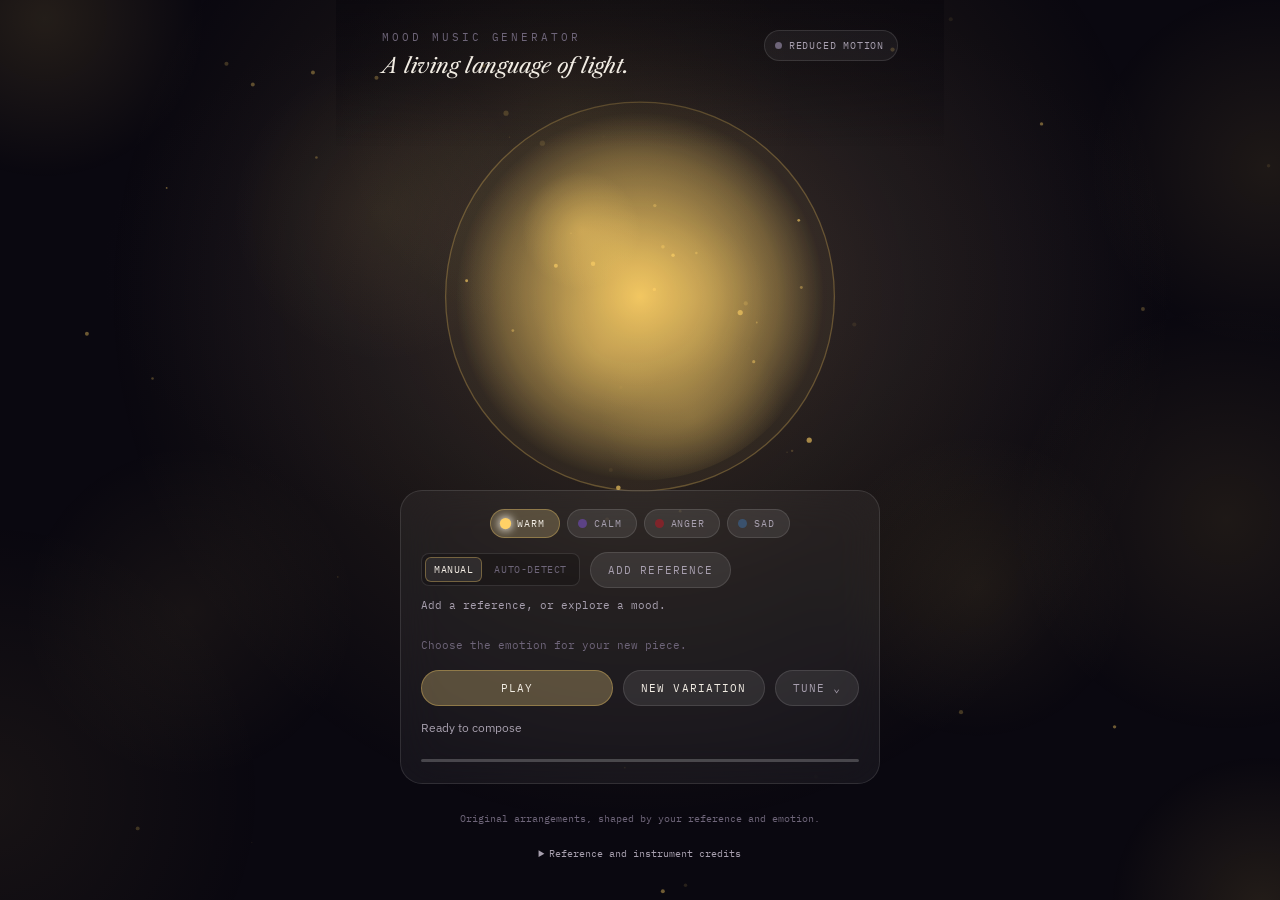
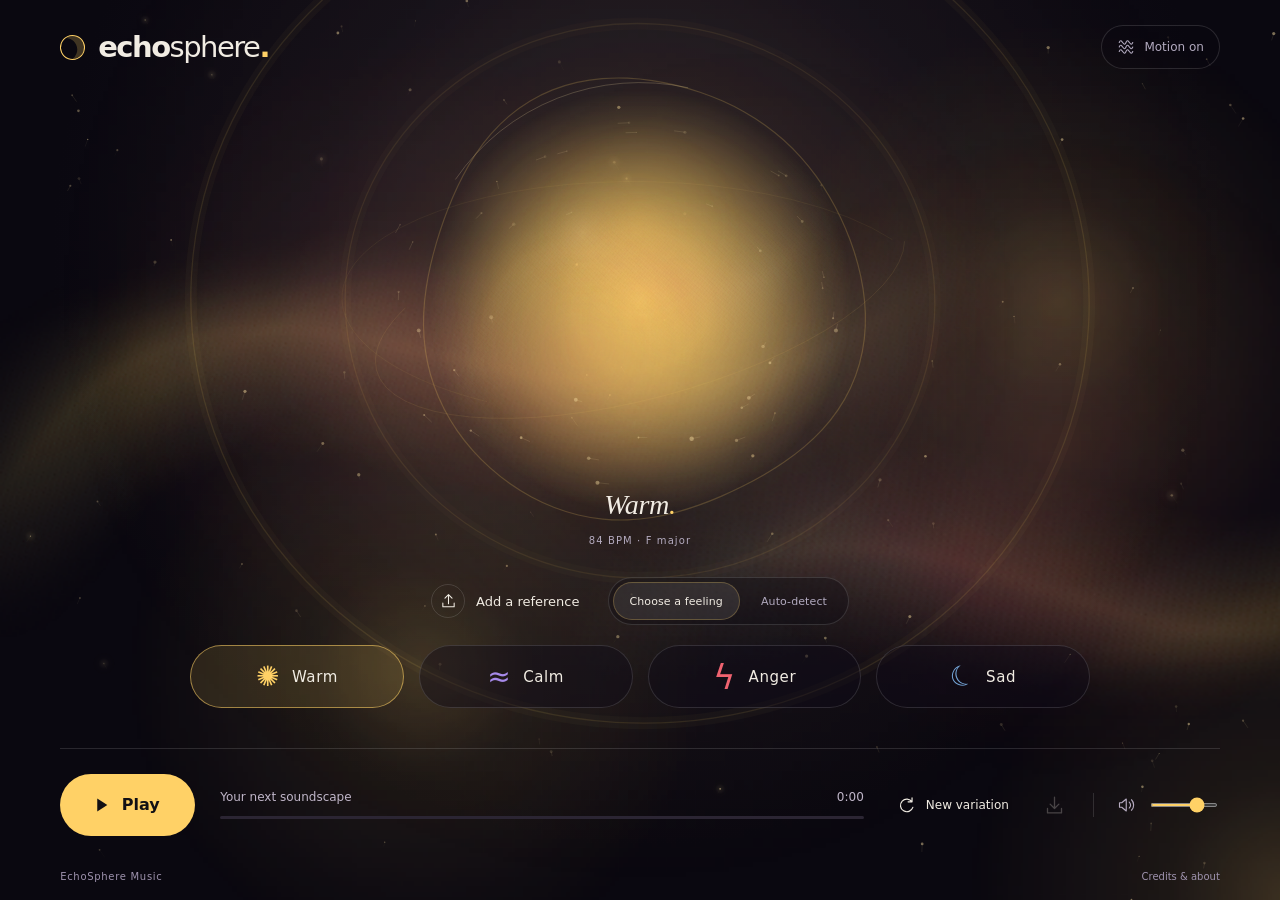
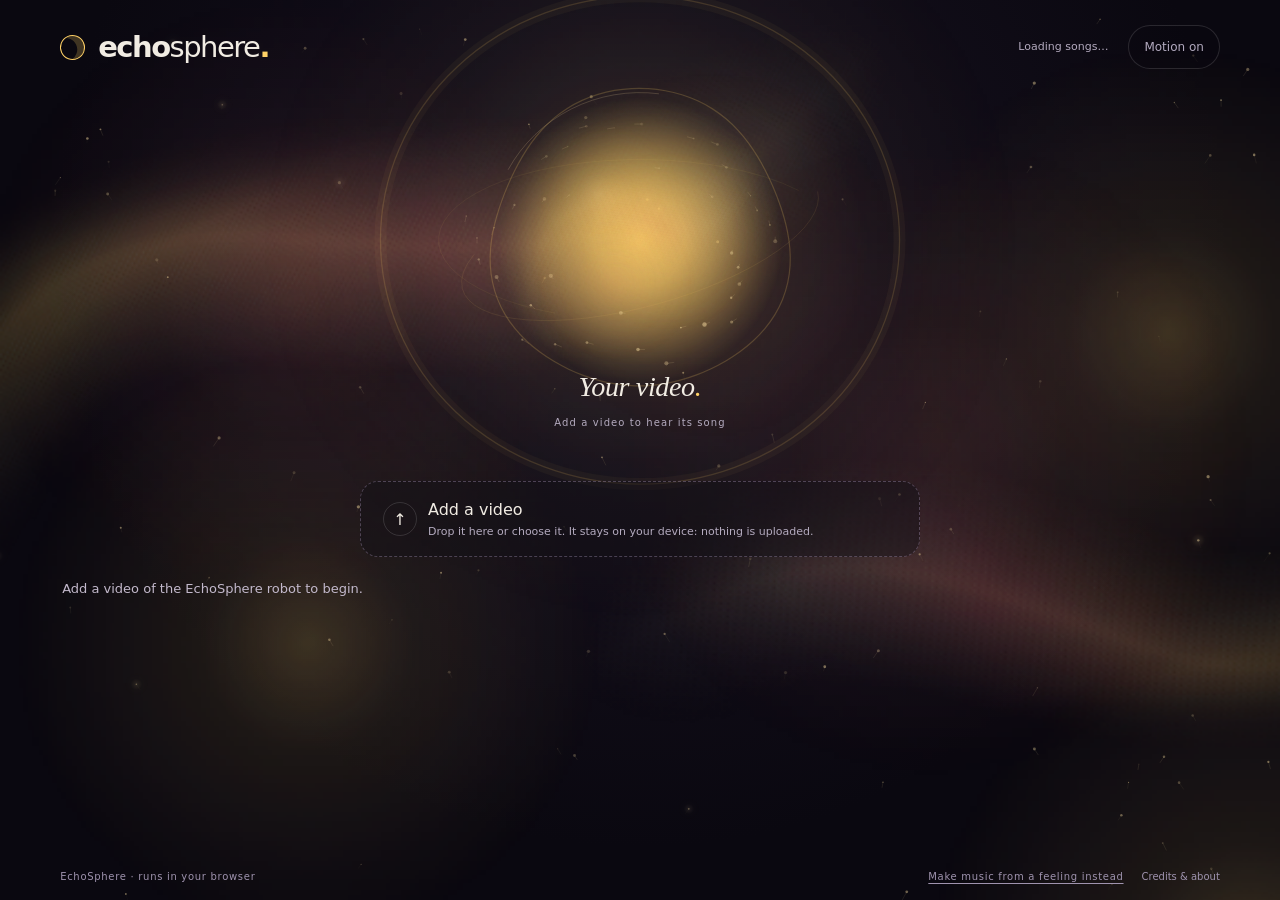
